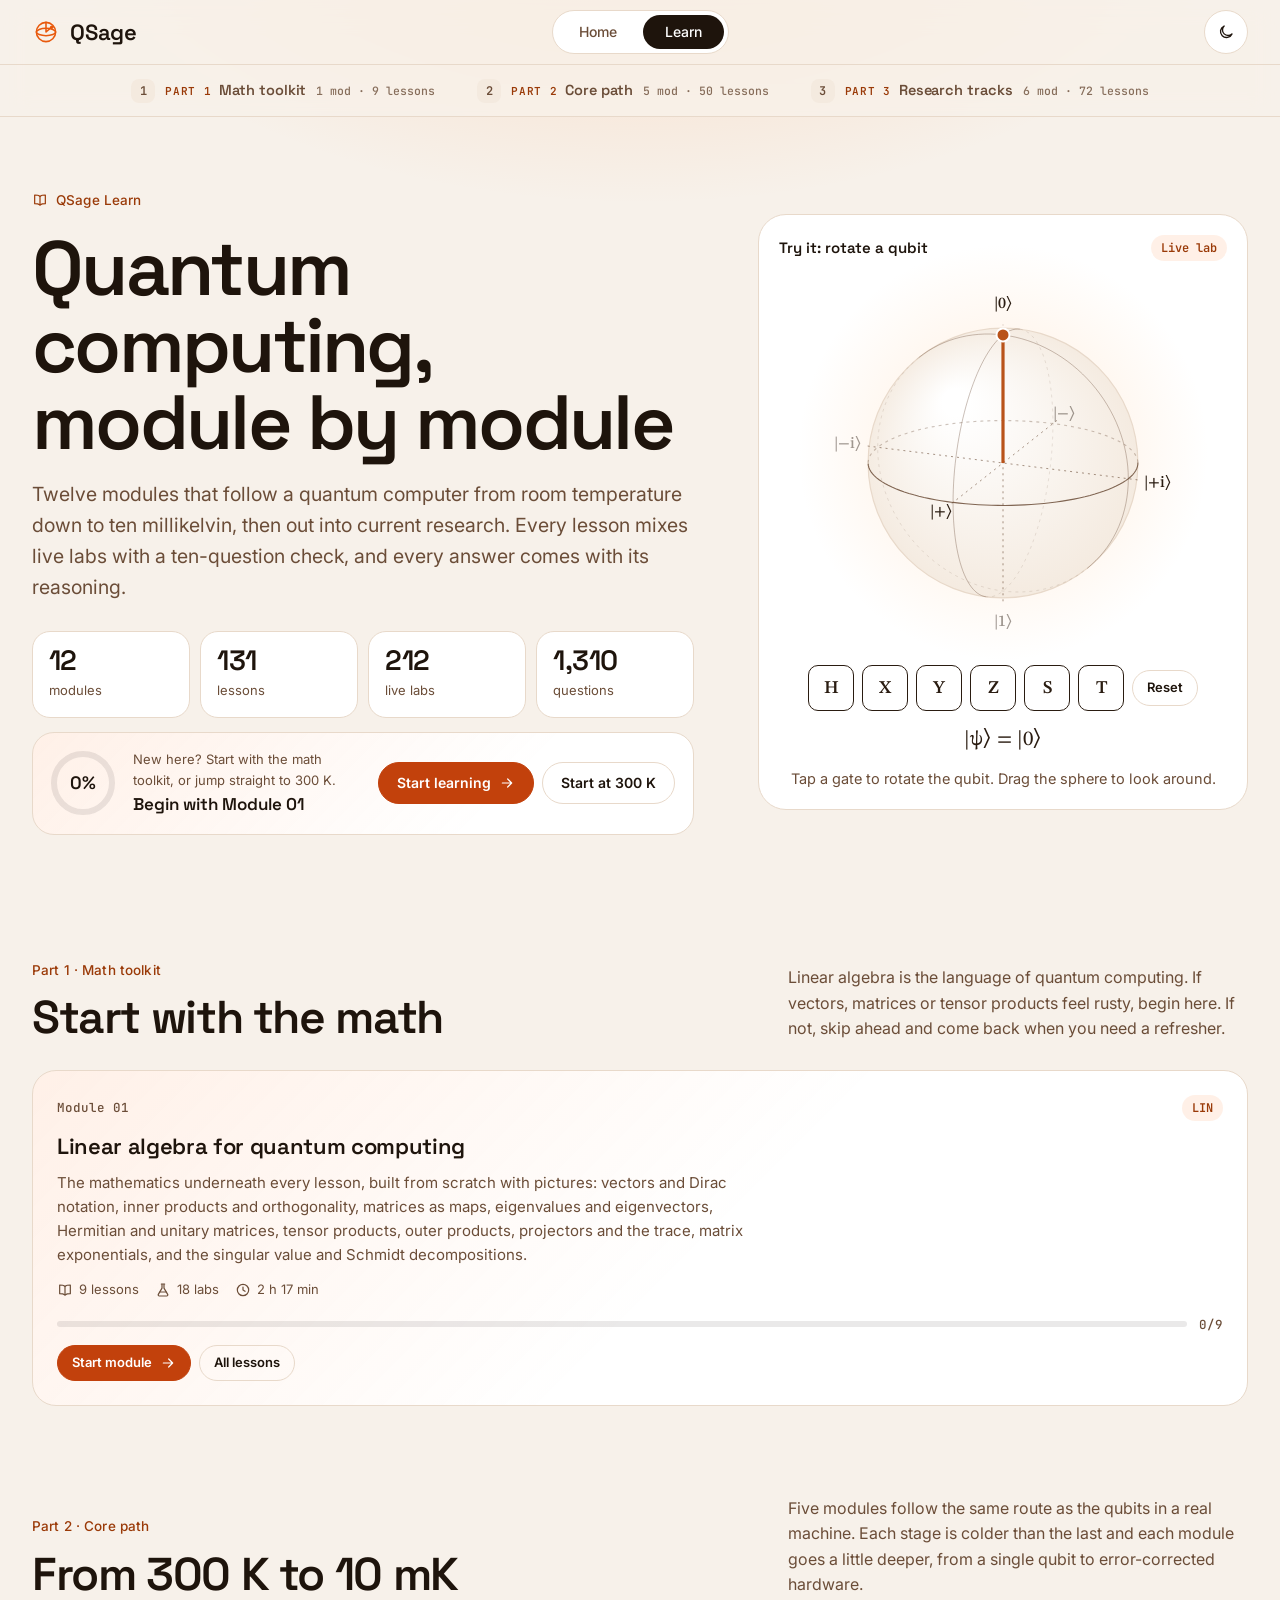
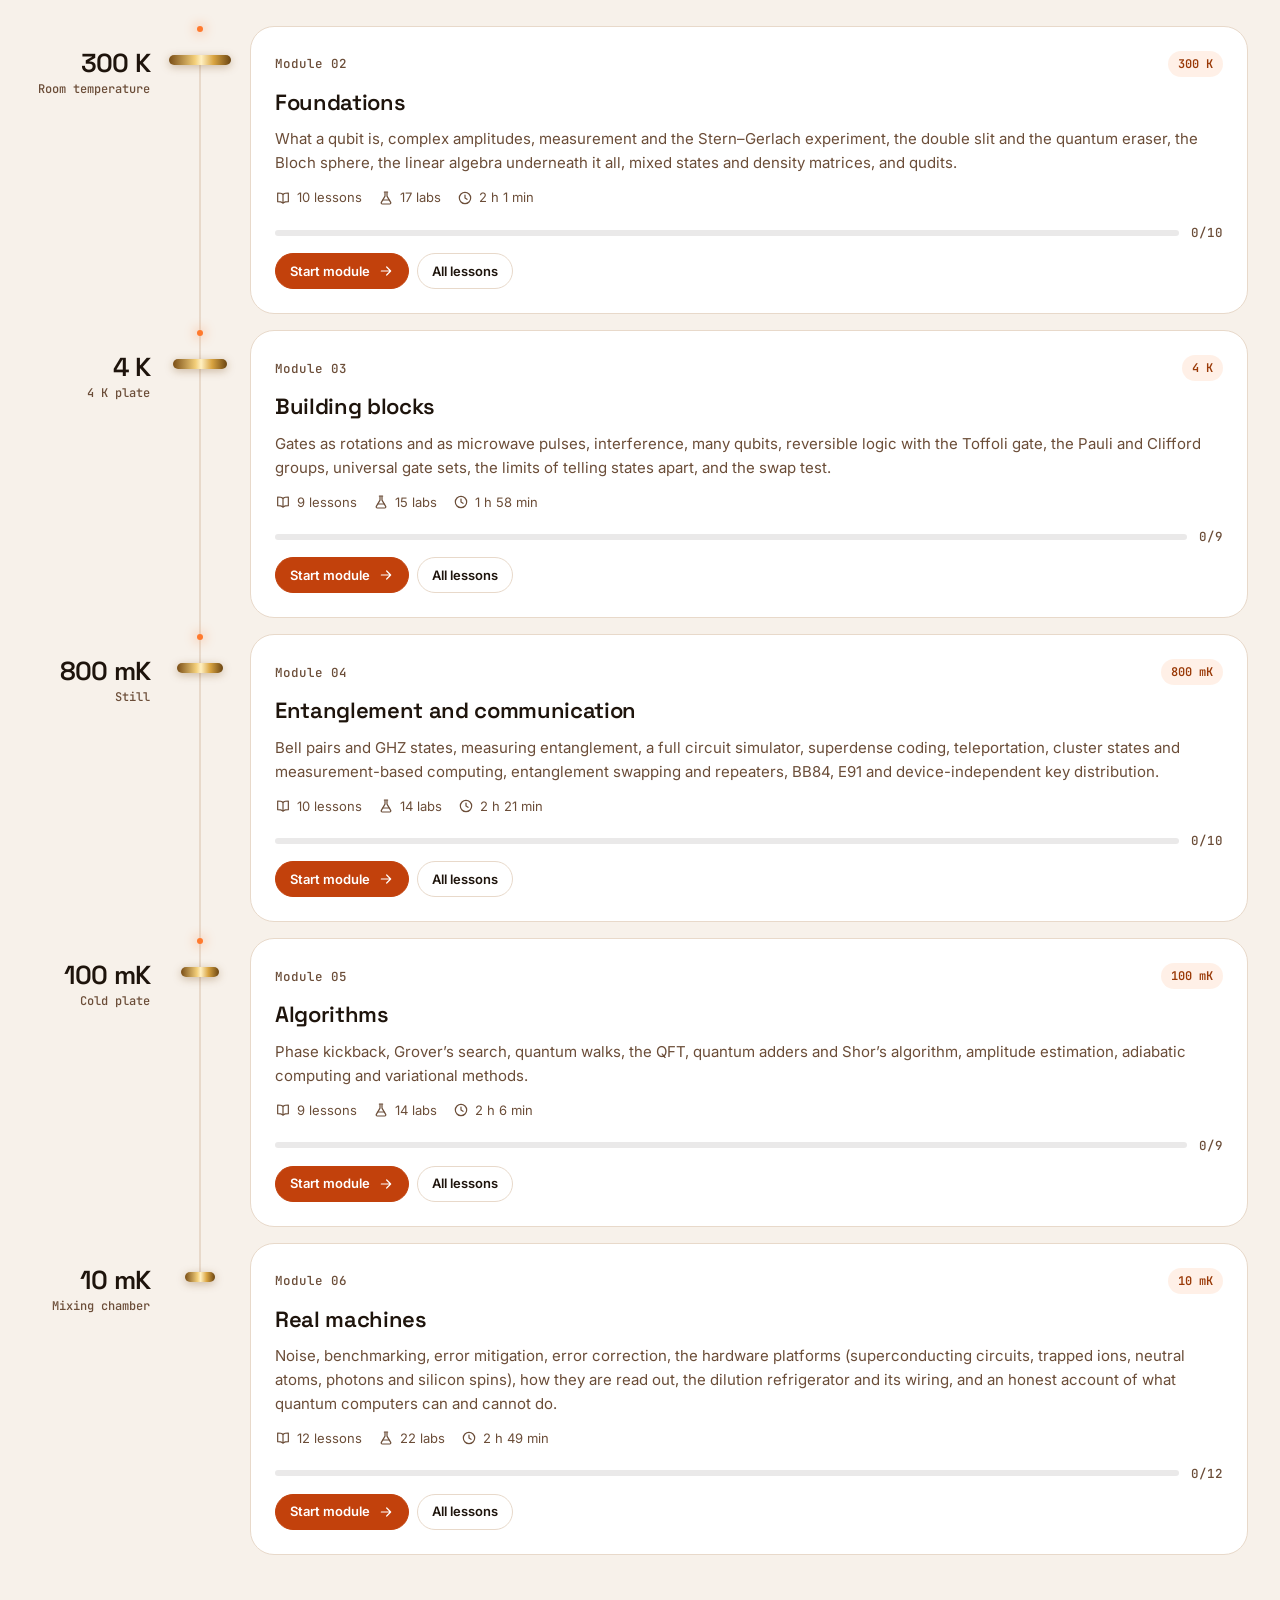
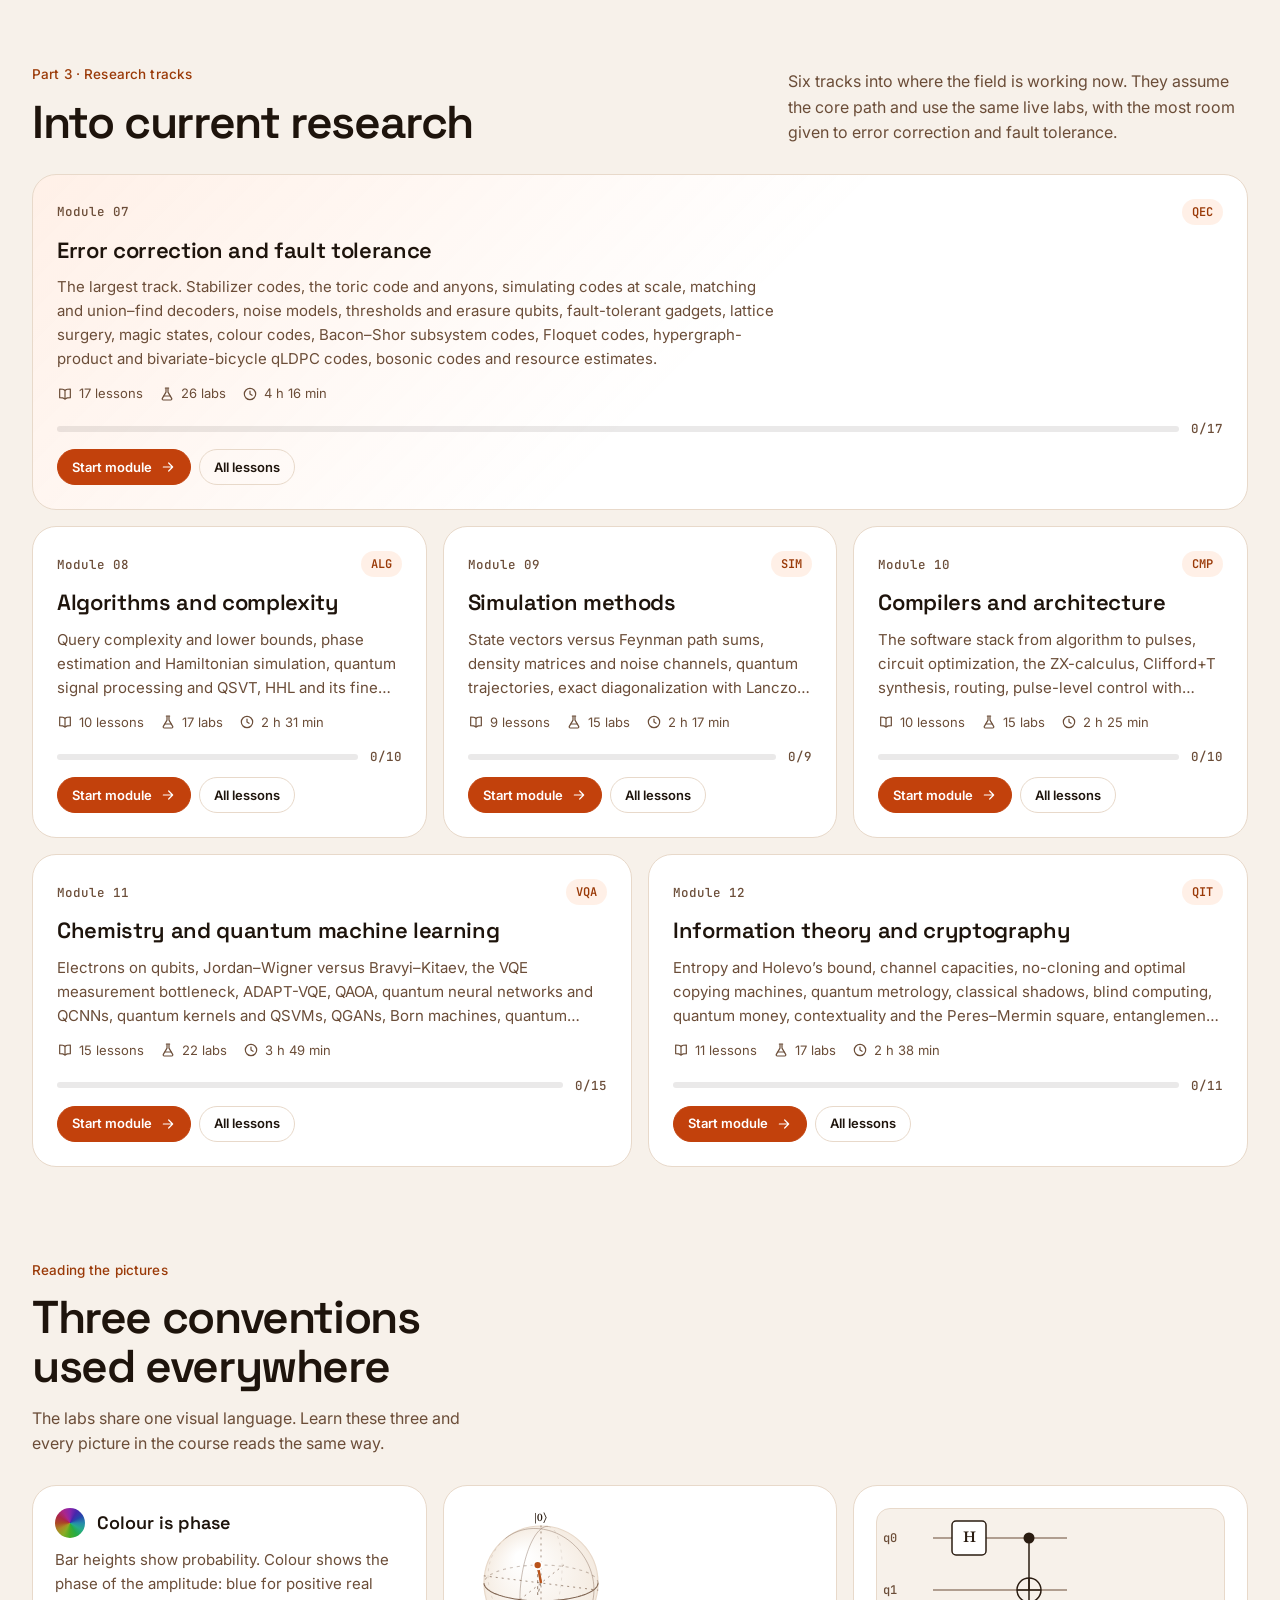
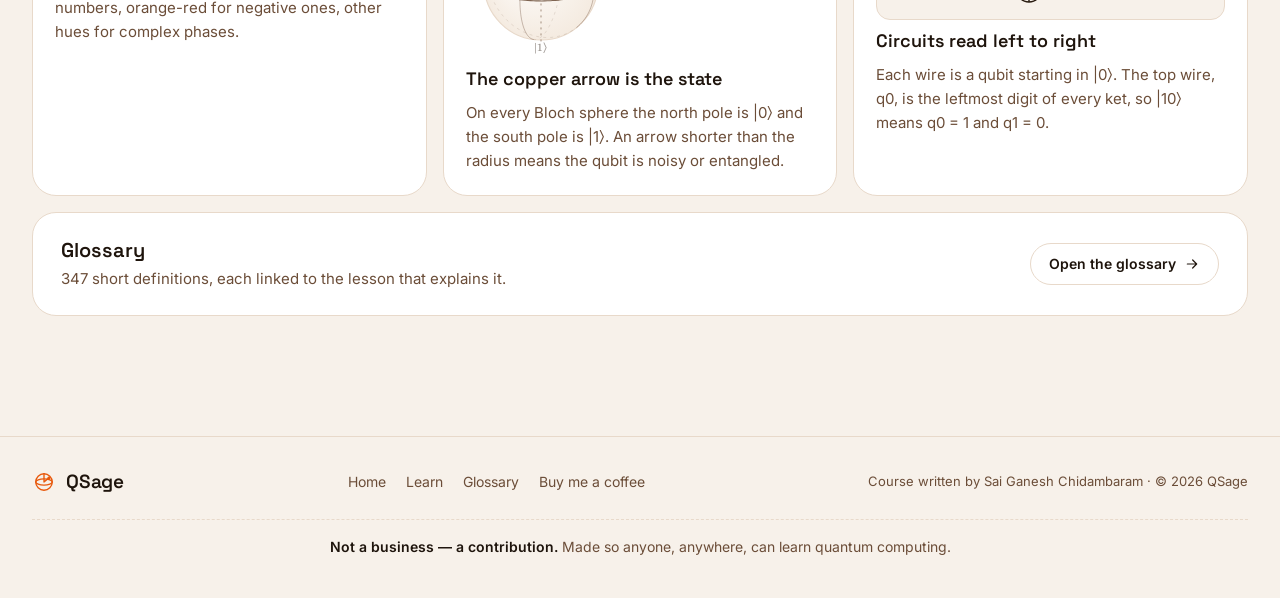
==== learn.html @ c2366df4 "Part bar on every Learn page, scrolling quiz, tighter home hero - Part 1 / 2 / 3 now sits in the Lea" ====
<!doctype html>
<html lang="en" data-theme="dark">
<head>
<meta charset="utf-8">
<meta name="viewport" content="width=device-width, initial-scale=1, viewport-fit=cover">
<title>Learn · QSage</title>
<meta name="description" content="QSage Learn: an interactive quantum computing course in twelve modules, with live labs and a ten-question check after every lesson.">
<meta name="author" content="Sai Ganesh Chidambaram">
<meta property="og:title" content="Learn quantum computing · QSage">
<meta property="og:description" content="Twelve modules from the first qubit to fault-tolerant machines, with live labs and explained answers.">
<meta property="og:type" content="website">
<link rel="icon" href="data:image/svg+xml,%3Csvg xmlns='http://www.w3.org/2000/svg' viewBox='0 0 32 32' fill='none' stroke='%23E8590C' stroke-width='2.2'%3E%3Ccircle cx='16' cy='16' r='11'/%3E%3Cellipse cx='16' cy='16' rx='11' ry='4.2'/%3E%3Cpath d='M16 5v11l6.5-5.5' stroke-linecap='round'/%3E%3C/svg%3E">
<script>
(function () {
  var t = null;
  try { t = localStorage.getItem('qsage-theme'); } catch (e) {}
  if (t !== 'light' && t !== 'dark') t = window.matchMedia && matchMedia('(prefers-color-scheme: light)').matches ? 'light' : 'dark';
  document.documentElement.setAttribute('data-theme', t);
})();
</script>
<link rel="preconnect" href="https://fonts.googleapis.com">
<link rel="preconnect" href="https://fonts.gstatic.com" crossorigin>
<link rel="stylesheet" href="https://fonts.googleapis.com/css2?family=Inter:wght@400;500;600;700&family=Space+Grotesk:wght@500;600;700&family=JetBrains+Mono:wght@400;500;600&family=Noto+Sans+Math&family=STIX+Two+Text:ital,wght@0,400..700;1,400..700&display=swap">
<style>
/* =====================================================================
   QSage Learn · design tokens and base
   Lab colours keep their names (--copper, --cyan) because lesson text
   refers to "the copper arrow" and "the cyan line"; QSage UI uses --brand.
   ===================================================================== */
:root{
  --f-display:"Space Grotesk","Inter",system-ui,sans-serif;
  --f-body:"Inter","Noto Sans Math",system-ui,-apple-system,"Segoe UI",sans-serif;
  --f-math:"STIX Two Text","Noto Sans Math",Georgia,"Times New Roman",serif;
  --f-mono:"JetBrains Mono",ui-monospace,"SF Mono",Menlo,Consolas,monospace;
  --side:304px; --top-row:64px; --parts-row:52px; --top:calc(var(--top-row) + var(--parts-row));
}
:root[data-theme="dark"]{
  color-scheme:dark; --is-dark:1;
  /* Calm graphite: a lifted, low-glare dark built for long reading. Surfaces step up in
     clear layers (page → card → inset) so lessons, labs and notes read as distinct blocks,
     and text is off-white rather than pure white to avoid halation on dark screens. */
  --bg:#13171E; --surface:#1B2029; --surface-2:#242B36; --ink:#D3DAE4; --head:#F1F4F8; --muted:#A0AABA; --line:#2E3645;
  --copper:#EFA064; --copper-hi:#F7C99A; --copper-lo:#B8692F; --on-copper:#1B1007; --copper-wash:#30241A;
  --cyan:#6CCFE3; --good:#5BD98A; --bad:#F38B8B; --scrim:rgba(5,7,10,.6);
  --brand:#5B86E8; --brand-hi:#86A6F2; --brand-strong:#3F6AD6; --brand-soft:rgba(110,150,240,.13); --brand-ink:#BED0F7;
  --tab-active:rgba(255,255,255,.08); --tab-active-fg:#F1F4F8;
  --track:rgba(255,255,255,.09); --glow:rgba(91,134,232,.13); --glow-2:rgba(108,207,227,.07);
  --good-soft:rgba(91,217,138,.1); --bad-soft:rgba(243,139,139,.1); --top-bg:rgba(19,23,30,.9);
}
:root[data-theme="light"]{
  color-scheme:light; --is-dark:0;
  --bg:#F7F1EA; --surface:#FFFFFF; --surface-2:#F4EADF; --ink:#2A1C11; --head:#1E140C; --muted:#6B4D38; --line:#E8D9CA;
  --copper:#B9531A; --copper-hi:#E8925A; --copper-lo:#873A0E; --on-copper:#FFF7EF; --copper-wash:#FBE5D4;
  --cyan:#0B6D80; --good:#15803D; --bad:#B42318; --scrim:rgba(30,20,12,.42);
  --brand:#E8590C; --brand-hi:#FF7A2E; --brand-strong:#C2410C; --brand-soft:rgba(255,120,40,.11); --brand-ink:#9A3A08;
  --tab-active:#1E140C; --tab-active-fg:#FFFFFF;
  --track:rgba(30,20,12,.09); --glow:rgba(255,138,61,.28); --glow-2:rgba(255,196,140,.32);
  --good-soft:rgba(21,128,61,.08); --bad-soft:rgba(180,35,24,.07); --top-bg:rgba(247,241,234,.84);
}
*,*::before,*::after{box-sizing:border-box}
html{-webkit-text-size-adjust:100%}
body{margin:0;background:radial-gradient(70% 520px at 50% -160px,var(--glow),transparent 70%) no-repeat,var(--bg);color:var(--ink);
  font-family:var(--f-body);font-size:17px;line-height:1.6;-webkit-font-smoothing:antialiased;text-rendering:optimizeLegibility}
a{color:inherit}
::selection{background:var(--brand-soft)}
button,input,select,textarea{font-family:inherit}
:focus-visible{outline:2px solid var(--brand);outline-offset:2px}
[hidden]{display:none!important}
img{max-width:100%}

/* ===== Lab and lesson-content styles (from the original course) ===== */
/* ---------- buttons & controls ---------- */
.btn{font:600 14px/1 var(--f-display);padding:10px 14px;min-height:40px;border-radius:8px;border:1px solid var(--line);
  background:var(--bg);color:var(--ink);cursor:pointer;display:inline-flex;align-items:center;gap:8px;text-decoration:none;white-space:nowrap}
.btn:hover{border-color:var(--copper)}
.btn:disabled{opacity:.45;cursor:not-allowed;border-color:var(--line)}
.btn.pri{background:var(--copper);border-color:var(--copper);color:var(--on-copper)}
.btn.pri:hover{background:var(--copper-lo);border-color:var(--copper-lo)}
.btn.sm{min-height:32px;padding:7px 10px;font-size:13px}
.btns{display:flex;flex-wrap:wrap;gap:8px;align-items:center}
.gate{font:600 18px/1 var(--f-body);min-width:46px;height:46px;padding:0 8px;display:inline-grid;place-items:center;border:1.5px solid var(--ink);
  border-radius:6px;background:var(--surface);color:var(--ink);cursor:pointer}
.gate:hover{background:var(--copper-wash)}
.gate[aria-pressed="true"]{background:var(--copper);border-color:var(--copper);color:var(--on-copper)}
.gate sub,.gate sup{font-size:11px}
.seg{display:inline-flex;flex-wrap:wrap;border:1px solid var(--line);border-radius:8px;overflow:hidden;background:var(--bg)}
.seg button{border:0;background:transparent;padding:9px 12px;font:600 13px/1 var(--f-display);color:var(--muted);cursor:pointer;min-height:36px}
.seg button+button{border-left:1px solid var(--line)}
.seg button[aria-pressed="true"]{background:var(--ink);color:var(--bg)}
.field{display:grid;gap:3px;min-width:0}
.field-top{display:flex;justify-content:space-between;gap:10px;font:600 13px/1.3 var(--f-display);color:var(--muted)}
.field-top output{font:500 13px var(--f-mono);color:var(--ink);font-variant-numeric:tabular-nums;white-space:nowrap}
.field.off{opacity:.45}
input[type=range]{width:100%;accent-color:var(--copper);margin:4px 0;height:24px}
select.sel{font:600 14px var(--f-display);padding:9px 10px;border:1px solid var(--line);border-radius:8px;background:var(--bg);color:var(--ink);min-height:40px;max-width:100%}
.ctl-label{font:600 11px/1.3 var(--f-mono);letter-spacing:.1em;text-transform:uppercase;color:var(--muted)}

/* ---------- lesson page ---------- */
.ph{padding-block:52px 30px;border-bottom:1px solid var(--line);margin-bottom:34px;display:grid;gap:14px}
.ph-eyebrow{font:600 12px/1.4 var(--f-mono);letter-spacing:.12em;text-transform:uppercase;color:var(--copper);display:flex;flex-wrap:wrap;gap:4px 16px}
.ph h1{font:800 clamp(38px,5.6vw,68px)/1.02 var(--f-display);letter-spacing:-.032em;margin:0;text-wrap:balance}
.ph .lede{font-size:clamp(19px,2.2vw,23px);line-height:1.45;max-width:58ch;margin:0}
.ph-meta{font:500 13px/1.5 var(--f-mono);color:var(--muted);display:flex;flex-wrap:wrap;gap:4px 18px}
.ph-meta b{color:var(--ink);font-weight:600}
.prose{counter-reset:eq lab}
.prose>*{max-width:68ch}
.prose>.lab,.prose>.wide{max-width:none}
.prose h2{font:700 clamp(24px,2.6vw,30px)/1.15 var(--f-display);letter-spacing:-.018em;margin:52px 0 12px;text-wrap:balance}
.prose h3{font:700 20px/1.25 var(--f-display);margin:30px 0 8px}
.prose p{margin:0 0 16px}
.prose ul,.prose ol{margin:0 0 18px;padding-left:24px;display:grid;gap:7px}
.prose li::marker{color:var(--copper);font:600 .85em var(--f-mono)}
.prose a{color:var(--copper);text-decoration-thickness:1px;text-underline-offset:3px}
.prose strong{font-weight:700}
.m{white-space:nowrap;font-family:var(--f-body)}
.eq{display:flex;justify-content:space-between;align-items:center;gap:18px;margin:20px 0 24px;padding-inline:clamp(0px,4vw,34px);
  font-size:21px;line-height:1.5;overflow-x:auto;counter-increment:eq}
.eq>span{white-space:nowrap}
.eq::after{content:"(" counter(eq) ")";font:500 13px var(--f-mono);color:var(--muted);flex:none}
.frac{display:inline-flex;flex-direction:column;vertical-align:middle;text-align:center;font-size:.82em;line-height:1.15;margin:0 .12em}
.frac>span+span{border-top:1px solid currentColor;padding-top:1px}
.mx{display:inline-grid;vertical-align:middle;padding:3px 10px;position:relative;column-gap:16px;row-gap:2px;text-align:center;line-height:1.35}
.mx::before,.mx::after{content:"";position:absolute;top:0;bottom:0;width:5px;border:1.5px solid currentColor}
.mx::before{left:0;border-right:0}.mx::after{right:0;border-left:0}
.note{margin:26px 0;padding:16px 20px;background:var(--surface-2);border-radius:10px;font-size:17px}
.note-tag{display:block;font:600 11px/1.3 var(--f-mono);letter-spacing:.12em;text-transform:uppercase;color:var(--copper);margin-bottom:6px}
.note p:last-child{margin-bottom:0}
.tbl-wrap{overflow-x:auto;margin:22px 0 30px;border:1px solid var(--line);border-radius:10px;background:var(--surface)}
table.tbl{border-collapse:collapse;width:100%;font-size:15.5px;line-height:1.45}
.tbl th{font:600 11.5px/1.3 var(--f-mono);letter-spacing:.07em;text-transform:uppercase;color:var(--muted);text-align:left;padding:10px 12px;
  background:var(--surface-2);border-bottom:1px solid var(--line);white-space:nowrap}
.tbl td{padding:11px 12px;border-bottom:1px solid var(--line);vertical-align:top}
.tbl tr:last-child td{border-bottom:0}
.tbl td:first-child{font-weight:700;white-space:nowrap}

/* ---------- labs ---------- */
.lab{margin:34px 0 38px;border:1px solid var(--line);border-radius:12px;background:var(--surface);counter-increment:lab;min-width:0}
.lab-head{display:flex;flex-wrap:wrap;gap:4px 14px;align-items:baseline;padding:14px 18px;border-bottom:1px solid var(--line)}
.lab-tag{font:600 11px/1 var(--f-mono);letter-spacing:.12em;text-transform:uppercase;color:var(--copper)}
.lab-title{font:700 17px/1.3 var(--f-display);letter-spacing:-.005em}
.lab-body{padding:18px;display:grid;gap:18px;min-width:0}
.lab-cap{padding:12px 18px 14px;border-top:1px solid var(--line);font-size:15.5px;line-height:1.5;color:var(--muted)}
.split{display:grid;grid-template-columns:minmax(0,1.15fr) minmax(0,1fr);gap:22px;align-items:start}
.split.even{grid-template-columns:minmax(0,1fr) minmax(0,1fr)}
.split.wide-l{grid-template-columns:minmax(0,1.6fr) minmax(0,1fr)}
@media (max-width:820px){.split,.split.even,.split.wide-l{grid-template-columns:minmax(0,1fr)}}
.stack{display:grid;gap:14px;align-content:start;min-width:0}
.cv{display:block;width:100%;touch-action:pan-y}
.cv.sq{aspect-ratio:1/1;max-width:100%}
.cv.grab{cursor:grab}.cv.grabbing{cursor:grabbing}
.readout{font:500 13px/1.65 var(--f-mono);font-variant-numeric:tabular-nums;color:var(--ink);background:var(--surface-2);border-radius:8px;
  padding:10px 12px;overflow-x:auto;white-space:nowrap}
.readout .k{color:var(--muted)}
.ketline{font:400 21px/1.4 var(--f-body);overflow-x:auto;white-space:nowrap;padding-block:2px}
.status{font:500 15px/1.45 var(--f-body);padding:10px 12px;border-radius:8px;background:var(--copper-wash);color:var(--ink)}
.status.good{background:var(--surface-2);box-shadow:inset 0 0 0 1.5px var(--good)}
.status.bad{background:var(--surface-2);box-shadow:inset 0 0 0 1.5px var(--bad)}
.hint{font:400 14.5px/1.45 var(--f-body);color:var(--muted)}
.chipline{display:flex;flex-wrap:wrap;gap:6px 16px;font:500 13px/1.5 var(--f-mono);color:var(--muted)}
.chipline b{color:var(--ink);font-weight:600}
.minis{display:grid;grid-template-columns:repeat(auto-fit,minmax(110px,1fr));gap:10px}
.mini{display:grid;gap:2px;text-align:center;font:600 12px var(--f-mono);color:var(--muted)}
.mini canvas{aspect-ratio:1/1;width:100%;max-width:170px;margin:0 auto}

/* bars */
.bars{display:grid;grid-template-columns:repeat(var(--cols),minmax(0,1fr));gap:4px;height:170px;min-width:0}
.b-col{display:grid;grid-template-rows:16px minmax(0,1fr) auto;min-width:0;text-align:center}
.b-val{font:500 10.5px/16px var(--f-mono);color:var(--muted);white-space:nowrap;overflow:hidden;font-variant-numeric:tabular-nums}
.b-track{position:relative;border-bottom:1.5px solid var(--line)}
.b-bar{position:absolute;left:10%;right:10%;bottom:0;height:0;border-radius:3px 3px 0 0;
  transition:height .5s cubic-bezier(.2,.7,.2,1),background-color .3s}
.b-mark{position:absolute;left:0;right:0;border-top:2px dashed var(--ink);opacity:.6}
.b-lab{font:400 13px/1.2 var(--f-body);padding-top:5px;white-space:nowrap;overflow:hidden;color:var(--ink)}
.bars.dense .b-lab{font-size:10.5px;writing-mode:vertical-rl;transform:rotate(180deg);justify-self:center;padding:4px 0 0}
.bars.dense .b-val{font-size:9px}

/* coin strip */
.strip{display:flex;flex-wrap:wrap;gap:3px;min-height:16px}
.strip i{width:12px;height:12px;border-radius:2px;display:block}
.c0{background:var(--cyan)}.c1{background:var(--copper)}

/* circuit svg */
.circ-wrap{overflow-x:auto;border:1px solid var(--line);border-radius:10px;background:var(--bg)}
.circ{display:block}
.c-wire{stroke:var(--muted);stroke-width:1.2}
.c-box{fill:var(--surface);stroke:var(--ink);stroke-width:1.5}
.c-txt{fill:var(--ink);font:600 16px var(--f-body);text-anchor:middle;dominant-baseline:central}
.c-sub{fill:var(--ink);font:500 10px var(--f-body);text-anchor:start;dominant-baseline:central}
.c-dot{fill:var(--ink)}
.c-tgt{fill:none;stroke:var(--ink);stroke-width:1.5}
.c-line{stroke:var(--ink);stroke-width:1.5}
.c-cl{stroke:var(--muted);stroke-width:1.2;stroke-dasharray:3 3}
.c-lab{fill:var(--muted);font:500 12px var(--f-mono);dominant-baseline:central}
.c-hi{fill:var(--copper-wash)}
.c-at{stroke:var(--copper);stroke-width:2;stroke-dasharray:5 4}
.c-pend{fill:none;stroke:var(--copper);stroke-width:2;stroke-dasharray:4 3}
.c-hit{fill:transparent;cursor:pointer}
.c-hit:hover{fill:var(--copper-wash);fill-opacity:.6}
.c-hit:focus{outline:none}.c-hit:focus-visible{stroke:var(--copper);stroke-width:2}
.c-meter{fill:none;stroke:var(--ink);stroke-width:1.4}

/* tables inside labs */
.mini-tbl{width:100%;border-collapse:collapse;font:500 12.5px/1.4 var(--f-mono);font-variant-numeric:tabular-nums}
.mini-tbl th{color:var(--muted);font-weight:600;text-align:center;padding:5px 4px;border-bottom:1px solid var(--line);white-space:nowrap}
.mini-tbl td{text-align:center;padding:4px;border-bottom:1px solid var(--line)}
.mini-tbl tr.kept td{background:var(--copper-wash)}
.mini-tbl td.err{color:var(--bad);font-weight:700}
.scroll-x{overflow-x:auto;min-width:0}
.tt{display:grid;grid-template-columns:repeat(8,minmax(0,1fr));gap:4px}
.tt button{display:grid;gap:2px;padding:6px 2px;border:1px solid var(--line);border-radius:6px;background:var(--bg);color:var(--ink);cursor:pointer;
  font:500 11px var(--f-mono)}
.tt button b{font:700 18px/1 var(--f-mono)}
.tt button[data-v="1"] b{color:var(--copper)}
.tt button[data-q="1"]{box-shadow:inset 0 0 0 2px var(--cyan)}
.lamp{display:inline-grid;place-items:center;width:34px;height:34px;border-radius:50%;border:1.5px solid var(--line);font:700 13px var(--f-mono);
  color:var(--muted);background:var(--bg);transition:background-color .25s,color .25s}
.lamp[data-on="1"]{background:var(--copper);border-color:var(--copper);color:var(--on-copper)}
.lamp[data-on="0"]{background:var(--surface-2);color:var(--ink)}
.wheel{width:30px;height:30px;border-radius:50%;flex:none}

/* glossary */
.gl-search{width:100%;max-width:480px;font:500 16px var(--f-display);padding:12px 14px;border:1px solid var(--line);border-radius:10px;background:var(--surface);color:var(--ink)}
.gl{display:grid;gap:0;margin-top:20px;max-width:76ch}
.gl-item{display:grid;grid-template-columns:200px minmax(0,1fr);gap:4px 22px;padding:14px 0;border-bottom:1px solid var(--line)}
.gl-item dt{font:700 16px/1.4 var(--f-display)}
.gl-item dd{margin:0;font-size:16.5px;line-height:1.55}
.gl-item dd a{color:var(--copper);font:600 13px var(--f-mono);text-decoration:none;white-space:nowrap}
@media (max-width:640px){.gl-item{grid-template-columns:minmax(0,1fr)}}

/* ---------- lab pieces ---------- */
.bigdigit{font:700 64px/1 var(--f-mono);color:var(--ink);width:96px;height:96px;display:grid;place-items:center;border:2px solid var(--ink);border-radius:10px;background:var(--bg)}
.qdisc{width:96px;height:96px;border-radius:50%;display:grid;place-items:center;flex:none;transition:background .25s}
.qdisc span{width:56px;height:56px;border-radius:50%;background:var(--surface);display:grid;place-items:center;font:700 26px var(--f-mono);color:var(--ink)}
.gstrip{position:relative;display:flex;flex-wrap:wrap;gap:6px;align-items:center;min-height:40px;padding:4px 0}
.gs0{font:500 16px var(--f-body);margin-right:4px}
.gs{font:600 14px/1 var(--f-body);min-width:32px;height:32px;padding:0 6px;display:inline-grid;place-items:center;border:1.5px solid var(--ink);border-radius:5px;background:var(--surface)}
.gs sub{font-size:9px}
.mxbox:empty{display:none}
.sh-step{display:flex;gap:12px;align-items:baseline;font:600 16px/1.35 var(--f-display);margin-top:6px}
.sh-n{flex:none;display:inline-grid;place-items:center;width:26px;height:26px;border-radius:50%;background:var(--ink);color:var(--bg);font:700 13px var(--f-mono)}
.qrow{display:flex;align-items:center;justify-content:space-between;gap:6px;flex-wrap:wrap}
.qcell{display:grid;place-items:center;gap:2px;width:84px;height:84px;border-radius:50%;border:2px solid var(--ink);background:var(--surface);text-align:center}
.qcell[data-f="1"]{border-color:var(--bad);background:var(--copper-wash)}
.qc-l{font:600 12px var(--f-mono);color:var(--muted)}
.qc-v{font:700 12px var(--f-mono);color:var(--bad);min-height:14px}
.qcheck{display:grid;place-items:center;gap:3px}
.qcheck small{font:500 12px var(--f-body);color:var(--muted)}
.qcheck .lamp{width:auto;min-width:40px;padding:0 6px;border-radius:999px}
.sc{display:block;max-width:100%;height:auto}
.sc-x{fill:var(--copper);fill-opacity:.14;stroke:var(--copper);stroke-opacity:.35;stroke-width:1}
.sc-z{fill:var(--cyan);fill-opacity:.14;stroke:var(--cyan);stroke-opacity:.35;stroke-width:1}
.sc-x.lit{fill-opacity:.62;stroke-opacity:1;stroke-width:2}
.sc-z.lit{fill-opacity:.62;stroke-opacity:1;stroke-width:2}
.sc-flag{fill:var(--ink);font:700 13px var(--f-mono);text-anchor:middle;dominant-baseline:central}
.sc-q{cursor:pointer}
.sc-q:focus{outline:none}
.sc-dq{fill:var(--surface);stroke:var(--ink);stroke-width:1.6}
.sc-q:hover .sc-dq,.sc-q:focus-visible .sc-dq{stroke:var(--copper);stroke-width:3}
.sc-dq.on{fill:var(--copper-wash);stroke:var(--copper);stroke-width:2.4}
.sc-ql{fill:var(--ink);font:700 14px var(--f-body);text-anchor:middle;dominant-baseline:central;pointer-events:none}
.sc-hid{fill:var(--bad);font:700 12px var(--f-mono);text-anchor:start;pointer-events:none}
.fr{overflow:visible}
.fr-rod{stroke:var(--muted);stroke-width:3;stroke-linecap:round;opacity:.6}
.fr-coax{stroke:var(--muted);stroke-width:2}
.fr-att{fill:var(--surface);stroke:var(--ink);stroke-width:1.2}
.fr-amp{fill:var(--surface);stroke:var(--ink);stroke-width:1.4}
.fr-note{fill:var(--muted);font:500 10.5px var(--f-mono)}
.fr-plate{fill:var(--copper);stroke:var(--copper-lo);stroke-width:1}
.fr-t{fill:var(--copper);font:600 13px var(--f-mono);dominant-baseline:central}
.fr-hit{fill:transparent}
.fr-st{cursor:pointer}
.fr-st:focus{outline:none}
.fr-st.on .fr-plate{fill:var(--copper-hi);stroke:var(--ink);stroke-width:2}
.fr-st.on .fr-t,.fr-st:hover .fr-t,.fr-st:focus-visible .fr-t{fill:var(--ink);font-weight:700}
.fr-st:hover .fr-plate,.fr-st:focus-visible .fr-plate{stroke:var(--ink);stroke-width:2}
.fr-chip{fill:var(--surface);stroke:var(--copper);stroke-width:2}
.fr-pulse{fill:var(--copper)}
.cx-ps{fill:var(--surface-2);stroke:var(--line)}
.cx-np{fill:var(--copper);fill-opacity:.12;stroke:var(--copper);stroke-width:1.5}
.cx-bqp{fill:var(--cyan);fill-opacity:.12;stroke:var(--cyan);stroke-width:1.5}
.cx-npc{fill:var(--copper);fill-opacity:.14;stroke:var(--copper);stroke-dasharray:4 3}
.cx-p{fill:var(--surface);stroke:var(--ink);stroke-width:1.2}
.cx-l{fill:var(--ink);font:800 18px var(--f-display)}
.cx-s{fill:var(--ink);font:600 12px var(--f-mono)}
.cx-dot{fill:var(--muted)}
.cx-dot.on{fill:var(--ink);stroke:var(--surface);stroke-width:2}
.cx-lab{fill:var(--ink);font:700 12.5px var(--f-display);paint-order:stroke;stroke:var(--surface);stroke-width:4px}
.code{margin:18px 0 22px;border:1px solid var(--line);border-radius:10px;background:var(--surface);overflow:hidden;max-width:none !important}
.code-top{display:flex;justify-content:space-between;align-items:center;gap:10px;padding:6px 8px 6px 14px;border-bottom:1px solid var(--line);font:600 11px var(--f-mono);letter-spacing:.08em;text-transform:uppercase;color:var(--muted);background:var(--surface-2)}
.code pre{margin:0;padding:14px 16px;overflow-x:auto;font:500 13px/1.6 var(--f-mono);color:var(--ink);tab-size:4}
.qasm summary{cursor:pointer;font:600 14px var(--f-display);color:var(--copper);padding:4px 0}
.qasm .code{margin:10px 0 0}
.pstr b{font:700 1em var(--f-mono)}
.sc-match{stroke:var(--copper);stroke-width:3;stroke-linecap:round;opacity:.9}
.sc-corr{fill:none;stroke:var(--copper);stroke-width:2.5;stroke-dasharray:3 2}
.sc-def{fill:var(--copper);stroke:var(--surface);stroke-width:2}
.st{display:block}
.st-cell{fill:var(--surface);stroke:var(--line);cursor:pointer}
.st-cell.m{fill:var(--surface-2)}
.st-cell:hover,.st-cell:focus-visible{stroke:var(--copper);stroke-width:2;outline:none}
.st-cell.on.d{fill:var(--copper-wash);stroke:var(--copper)}
.st-cell.on.m{fill:var(--copper-wash);stroke:var(--bad)}
.st-mark{fill:var(--ink);font:700 10px var(--f-mono);dominant-baseline:central;pointer-events:none}
.hk-p{fill:var(--copper-wash);stroke:var(--copper);stroke-width:1.5}
.hk-f{fill:var(--copper);stroke:var(--copper-lo);stroke-width:1.5}
.hk-t{fill:var(--ink);font:700 12px var(--f-mono);text-anchor:middle;dominant-baseline:central;pointer-events:none}
.hk-slot{fill:var(--muted);opacity:.35;cursor:pointer}
.hk-slot:hover,.hk-slot:focus-visible{opacity:1;fill:var(--copper);outline:none}
.hk-hit{fill:transparent;cursor:pointer}
.hk-hit:focus{outline:none}.hk-hit:focus-visible{stroke:var(--ink);stroke-width:2}
.zoo-e{stroke:var(--muted);stroke-width:1.5}
.zoo-e.on{stroke:var(--copper);stroke-width:2.5}
.zoo-n{cursor:pointer}
.zoo-n:focus{outline:none}
.zoo-n rect{fill:var(--surface);stroke:var(--ink);stroke-width:1.4}
.zoo-n.q rect{stroke:var(--cyan);stroke-width:2.2}
.zoo-n.on rect{fill:var(--copper);stroke:var(--copper)}
.zoo-n:focus-visible rect{stroke-width:3}
.zoo-n text{fill:var(--ink);font:700 12.5px var(--f-mono);text-anchor:middle;dominant-baseline:central}
.zoo-n.on text{fill:var(--on-copper)}
.wband{position:relative;display:flex;height:34px;border-radius:8px;overflow:hidden;border:1px solid var(--line);font:600 11px/34px var(--f-mono);text-align:center;color:var(--ink)}
.wband span{white-space:nowrap;overflow:hidden;text-overflow:ellipsis}
.wband span:nth-child(1){background:var(--surface-2)}
.wband span:nth-child(2){background:var(--surface)}
.wband span:nth-child(3){background:var(--copper-wash)}
.wband i{position:absolute;top:0;bottom:0;width:3px;margin-left:-1.5px;background:var(--ink)}
.btn.sm[aria-pressed="true"]{background:var(--ink);color:var(--bg);border-color:var(--ink)}
.q-opt:disabled{cursor:default}
.q-opt:disabled:not([data-r]){opacity:.6}

@media (prefers-reduced-motion:reduce){
  .qdisc{transition:none}
  .b-bar,.lamp{transition:none}
  .dz-coax{animation:none}
}

/* =====================================================================
   QSage Learn · shell, overview, modules, lessons, quiz
   (loaded after the lab styles, so these rules win)
   ===================================================================== */
.skip{position:absolute;left:-9999px;top:8px;z-index:60;background:var(--surface);color:var(--head);padding:10px 16px;border-radius:12px}
.skip:focus{left:16px}
.ico{display:inline-flex;flex:none;line-height:0}
.eyebrow{display:inline-flex;align-items:center;gap:8px;font:500 13.5px/1.4 var(--f-body);letter-spacing:.01em;color:var(--brand-ink)}

/* ---------- top bar ---------- */
.read-progress{position:fixed;top:0;left:0;right:0;height:3px;z-index:45;pointer-events:none}
.read-progress i{display:block;height:100%;width:0;background:linear-gradient(90deg,var(--brand-hi),var(--brand-strong));transition:width .1s linear}
.qs-top{position:sticky;top:0;z-index:30;background:var(--top-bg);-webkit-backdrop-filter:saturate(1.4) blur(14px);backdrop-filter:saturate(1.4) blur(14px);border-bottom:1px solid var(--line)}
.qs-top-in{max-width:1460px;margin:0 auto;height:var(--top-row);padding:0 clamp(16px,3vw,32px);display:grid;grid-template-columns:1fr auto 1fr;align-items:center;gap:16px}
.logo{display:inline-flex;align-items:center;gap:10px;text-decoration:none;color:var(--head);justify-self:start}
.logo svg{color:var(--brand-hi)}
[data-theme="light"] .logo svg{color:var(--brand)}
.logo span{font:600 22px/1 var(--f-display);letter-spacing:-.01em}
.qs-tabs{display:flex;gap:4px;padding:4px;border-radius:999px;background:var(--surface);border:1px solid var(--line)}
.qs-tabs a{padding:9px 22px;border-radius:999px;font:500 14px/1.2 var(--f-body);color:var(--muted);text-decoration:none;transition:background-color .2s,color .2s}
.qs-tabs a:hover{color:var(--head)}
.qs-tabs a[aria-current="page"]{background:var(--tab-active);color:var(--tab-active-fg)}
.qs-right{justify-self:end;display:flex;align-items:center;gap:8px}
.icon-btn{width:44px;height:44px;border-radius:999px;border:1px solid var(--line);background:var(--surface);color:var(--head);display:inline-grid;place-items:center;cursor:pointer}
.icon-btn:hover{border-color:var(--brand)}
.theme-sun{display:none}[data-theme="dark"] .theme-sun{display:block}[data-theme="dark"] .theme-moon{display:none}
@media (max-width:560px){.logo span{display:none}.qs-tabs a{padding:9px 16px}}

/* ---------- layout ---------- */
.learn{max-width:1460px;margin:0 auto;padding:0 clamp(16px,3vw,32px)}
.learn.has-side{display:grid;grid-template-columns:var(--side) minmax(0,1fr);column-gap:clamp(28px,4vw,60px)}
.mod-side{display:none}
.has-side .mod-side{display:block;position:sticky;top:var(--top);align-self:start;max-height:calc(100vh - var(--top));overflow-y:auto;padding:26px 8px 40px 2px;scrollbar-width:thin}
main{min-width:0;padding-bottom:96px;outline:none}
main:focus,main:focus-visible{outline:none}
.has-side main{max-width:900px}
.mod-bar{display:none}
@media (max-width:1040px){
  .learn.has-side{display:block}
  .has-side .mod-side{display:none}
  .has-side .mod-bar{display:flex}
}

/* ---------- buttons (override lab defaults) ---------- */
.btn{font:600 14px/1 var(--f-body);padding:11px 18px;min-height:42px;border-radius:999px;border:1px solid var(--line);background:var(--surface);color:var(--head);
  cursor:pointer;display:inline-flex;align-items:center;justify-content:center;gap:8px;text-decoration:none;white-space:nowrap;transition:border-color .15s,filter .15s,transform .15s}
.btn:hover{border-color:var(--brand)}
.btn:disabled{opacity:.45;cursor:not-allowed;border-color:var(--line);transform:none}
.btn.pri{background:var(--brand-strong);border-color:var(--brand-strong);color:#FFFFFF}
.btn.pri:hover:not(:disabled){filter:brightness(1.1);transform:translateY(-1px)}
.btn.sm{min-height:36px;padding:8px 14px;font-size:13px}
.btn.lg{min-height:50px;padding:14px 24px;font-size:15.5px}
.btn.ghost{background:transparent}
.btn.sm[aria-pressed="true"]{background:var(--head);color:var(--bg);border-color:var(--head)}
.seg button[aria-pressed="true"]{background:var(--head);color:var(--bg)}
.seg{border-radius:12px}
input[type=range]{accent-color:var(--brand)}
select.sel{border-radius:12px;font-family:var(--f-body)}
.gate,.gs,.gs0,.ketline,.c-txt,.c-sub,.b-lab,.sc-ql,.bigdigit{font-family:var(--f-math)}
.gate{border-radius:10px}

/* ---------- side panel ---------- */
.side-back{display:inline-flex;gap:8px;align-items:center;font:500 14px var(--f-body);color:var(--muted);text-decoration:none;padding:7px 10px;border-radius:10px;margin-left:-10px}
.side-back:hover{color:var(--head);background:var(--surface-2)}
.side-sel{width:100%;margin-top:12px;font:500 13.5px var(--f-body);padding:11px 12px;border-radius:12px;border:1px solid var(--line);background:var(--surface);color:var(--ink);min-height:44px}
.side-mod{margin:14px 0 12px;padding:18px;border-radius:20px;background:var(--surface);border:1px solid var(--line);display:grid;gap:10px}
.side-mod h2{font:600 19px/1.25 var(--f-display);margin:0;color:var(--head);letter-spacing:-.01em}
.side-mod .row{display:flex;align-items:center;gap:12px;font:500 12.5px var(--f-mono);color:var(--muted)}
.side-list{list-style:none;margin:0;padding:0;display:grid;gap:2px}
.side-list li{position:relative}
.side-list li:not(:last-child)::after{content:"";position:absolute;left:23px;top:38px;bottom:-6px;width:1.5px;background:var(--line);pointer-events:none}
.side-list a{position:relative;z-index:1;display:grid;grid-template-columns:28px minmax(0,1fr) auto;gap:12px;align-items:center;padding:8px 10px;border-radius:12px;text-decoration:none;color:var(--ink);font:500 14px/1.35 var(--f-body)}
.side-list a:hover{background:var(--surface-2)}
.side-list a[aria-current="page"]{background:var(--brand-soft);color:var(--head);font-weight:600}
.side-list .min{font:500 11.5px var(--f-mono);color:var(--muted)}
.side-foot{display:grid;gap:2px;margin-top:14px;padding-top:12px;border-top:1px solid var(--line)}
.side-foot a{display:flex;align-items:center;gap:10px;padding:9px 10px;border-radius:10px;text-decoration:none;color:var(--muted);font:500 14px var(--f-body)}
.side-foot a:hover{background:var(--surface-2);color:var(--head)}
.sdot{width:26px;height:26px;border-radius:999px;display:grid;place-items:center;font:600 11px var(--f-mono);border:1.5px solid var(--line);color:var(--muted);background:var(--bg);flex:none}
.sdot[data-s="seen"]{border-color:var(--brand);color:var(--brand-ink)}
.sdot[data-s="done"]{background:var(--brand-strong);border-color:var(--brand-strong);color:#FFFFFF}
[aria-current="page"] .sdot:not([data-s="done"]){border-color:var(--brand);color:var(--head)}

/* drawer (phones and tablets) */
.drawer{position:fixed;inset:0;z-index:50}
.drawer-scrim{position:absolute;inset:0;background:var(--scrim)}
.drawer-panel{position:absolute;top:0;bottom:0;left:0;width:min(360px,90vw);background:var(--bg);overflow-y:auto;border-right:1px solid var(--line);
  padding:calc(16px + env(safe-area-inset-top,0px)) 16px calc(32px + env(safe-area-inset-bottom,0px)) max(16px,env(safe-area-inset-left,0px))}
.drawer-top{display:flex;justify-content:space-between;align-items:center;gap:10px;margin-bottom:6px}
.drawer-top b{font:600 16px var(--f-display);color:var(--head)}
.mod-bar{width:100%;align-items:center;gap:12px;margin-top:18px;padding:12px 16px;border-radius:16px;border:1px solid var(--line);background:var(--surface);color:var(--ink);text-align:left;cursor:pointer;font:inherit;min-height:56px}
.mod-bar>span:not(.ico){flex:1;display:grid;min-width:0}
.mod-bar small{font-size:12.5px;color:var(--muted);white-space:nowrap;overflow:hidden;text-overflow:ellipsis}
.mod-bar b{font:600 15px/1.3 var(--f-display);color:var(--head)}

/* ---------- shared bits ---------- */
.crumbs{display:flex;flex-wrap:wrap;align-items:center;gap:6px;font-size:13.5px;color:var(--muted);padding-top:26px}
.crumbs a{color:var(--muted);text-decoration:none;padding:2px 0}
.crumbs a:hover{color:var(--head);text-decoration:underline;text-underline-offset:3px}
.crumbs [aria-current]{color:var(--head)}
.crumbs .ico{opacity:.6}
.tag{display:inline-flex;align-items:center;gap:6px;font:600 12px/1 var(--f-mono);padding:7px 10px;border-radius:999px;background:var(--brand-soft);color:var(--brand-ink);white-space:nowrap}
.tag.cold{background:transparent;border:1px solid var(--line);color:var(--muted)}
.meta{display:flex;flex-wrap:wrap;gap:6px 16px;font-size:13px;color:var(--muted)}
.meta>span{display:inline-flex;align-items:center;gap:6px}
.pbar{flex:1;height:6px;border-radius:999px;background:var(--track);overflow:hidden;min-width:40px}
.pbar i{display:block;height:100%;border-radius:inherit;background:linear-gradient(90deg,var(--brand-hi),var(--brand-strong));transition:width .6s cubic-bezier(.2,.7,.2,1)}
.ring{position:relative;display:inline-grid;place-items:center;flex:none}
.ring svg{position:absolute;inset:0}
.ring b{position:relative;font:600 18px/1 var(--f-display);color:var(--head);letter-spacing:-.02em}
.ring circle.fg{transition:stroke-dashoffset 1s cubic-bezier(.2,.7,.2,1)}
.chips{display:flex;flex-wrap:wrap;gap:8px}
.chip{display:inline-flex;align-items:center;gap:7px;padding:7px 12px;border-radius:999px;border:1px solid var(--line);background:var(--surface);font-size:13px;color:var(--ink)}
.chip b{font-weight:600;color:var(--head)}

/* ---------- overview ---------- */
.ov-hero{display:grid;grid-template-columns:minmax(0,1.15fr) minmax(0,.85fr);gap:clamp(28px,5vw,64px);align-items:center;padding:clamp(36px,6vw,72px) 0 clamp(20px,3vw,32px)}
.ov-hero h1{font:600 clamp(40px,6vw,78px)/1 var(--f-display);letter-spacing:-.035em;color:var(--head);margin:14px 0 18px;text-wrap:balance}
.ov-lede{font-size:clamp(17px,1.6vw,19.5px);line-height:1.6;color:var(--muted);max-width:40em;margin:0}
.stats{display:grid;grid-template-columns:repeat(4,minmax(0,1fr));gap:10px;margin-top:28px}
.stat{padding:14px 16px;border-radius:18px;background:var(--surface);border:1px solid var(--line)}
.stat b{display:block;font:600 28px/1.05 var(--f-display);color:var(--head);letter-spacing:-.02em}
.stat span{font-size:13px;color:var(--muted)}
.resume{margin-top:14px;display:flex;align-items:center;gap:18px;padding:16px 18px;border-radius:22px;border:1px solid var(--line);flex-wrap:wrap;
  background:linear-gradient(135deg,var(--brand-soft),transparent 70%),var(--surface)}
.resume-text{flex:1 1 220px;min-width:0}
.resume-text small{display:block;font-size:13px;color:var(--muted)}
.resume-text b{font:600 17px/1.35 var(--f-display);color:var(--head)}
.try{position:relative;overflow:hidden;border-radius:28px;background:var(--surface);border:1px solid var(--line);padding:20px;display:grid;gap:12px}
.try::before{content:"";position:absolute;inset:0;background:radial-gradient(60% 50% at 50% 40%,var(--glow-2),transparent 70%);pointer-events:none}
.try>*{position:relative}
.try-head{display:flex;justify-content:space-between;align-items:center;gap:10px}
.try-head b{font:600 15px var(--f-display);color:var(--head)}
.try .cv{max-width:380px;margin:0 auto}
@media (max-width:900px){.ov-hero{grid-template-columns:minmax(0,1fr)}}
@media (max-width:640px){.stats{grid-template-columns:repeat(2,minmax(0,1fr))}}

/* Part 1 · 2 · 3 bar: the header's second row, on every Learn page */
.qs-parts{height:var(--parts-row);max-width:1460px;margin:0 auto;padding:0 clamp(16px,3vw,32px);display:flex;align-items:stretch;justify-content:center;gap:6px;border-top:1px solid var(--line);overflow-x:auto;scrollbar-width:none}
.qs-parts::-webkit-scrollbar{display:none}
.qs-parts a{position:relative;display:flex;align-items:center;gap:10px;padding:0 18px;text-decoration:none;color:var(--muted);white-space:nowrap;transition:color .2s,background-color .2s}
.qs-parts a:hover{color:var(--head);background:var(--surface)}
.qs-parts a::after{content:"";position:absolute;left:14px;right:14px;bottom:-1px;height:2px;border-radius:2px;background:transparent;transition:background-color .2s}
.qs-parts a[aria-current="true"]{color:var(--head)}
.qs-parts a[aria-current="true"]::after{background:var(--brand)}
.pb-no{width:24px;height:24px;border-radius:8px;display:grid;place-items:center;font:600 12px var(--f-mono);background:var(--surface-2);color:var(--muted);flex:none}
.qs-parts a[aria-current="true"] .pb-no{background:var(--brand-strong);color:#FFFFFF}
.pb-txt{display:flex;align-items:baseline;gap:8px}
.pb-txt small{font:600 11px/1 var(--f-mono);letter-spacing:.06em;text-transform:uppercase;color:var(--brand-ink)}
.pb-txt b{font:600 14.5px/1 var(--f-display);letter-spacing:-.005em}
.pb-meta{font:500 11.5px var(--f-mono);color:var(--muted);opacity:.8}
@media (max-width:1100px){.pb-meta{display:none}}
@media (max-width:720px){
  :root{--parts-row:46px}
  .qs-parts{justify-content:flex-start;gap:0;padding:0 8px}
  .qs-parts a{padding:0 6px;gap:6px;flex:1 0 auto;justify-content:center}
  .pb-txt small{display:none}
  .pb-txt b{font-size:12.5px;letter-spacing:-.01em}
  .qz-sticky{display:none}
  .qz-actions .qz-hint{display:none}
  .pb-no{width:20px;height:20px;font-size:11px;border-radius:6px}
}
.part{scroll-margin-top:calc(var(--top) + 16px)}
.part{padding-top:clamp(56px,7vw,92px)}
.part-head{display:flex;flex-wrap:wrap;justify-content:space-between;align-items:flex-end;gap:16px 48px;margin-bottom:28px}
.part-head h2{font:600 clamp(30px,3.6vw,46px)/1.05 var(--f-display);letter-spacing:-.03em;color:var(--head);margin:10px 0 0;max-width:16em;text-wrap:balance}
.part-head p{max-width:460px;color:var(--muted);font-size:16px;line-height:1.6;margin:0}
.mgrid{display:grid;grid-template-columns:repeat(auto-fill,minmax(min(100%,330px),1fr));gap:16px}
.mcard{position:relative;display:flex;flex-direction:column;gap:12px;padding:24px;border-radius:24px;background:var(--surface);border:1px solid var(--line);min-width:0;transition:border-color .2s,transform .2s,box-shadow .2s}
.mcard:hover{border-color:var(--brand);transform:translateY(-2px);box-shadow:0 24px 50px -36px var(--glow)}
.mcard.feat{grid-column:1/-1;background:linear-gradient(135deg,var(--brand-soft),transparent 55%),var(--surface)}
.mcard.feat .mcard-blurb{-webkit-line-clamp:4;max-width:80ch}
.mcard-top{display:flex;justify-content:space-between;align-items:center;gap:10px}
.mcard-no{font:500 12.5px var(--f-mono);color:var(--muted)}
.mcard h3{font:600 22px/1.2 var(--f-display);letter-spacing:-.015em;margin:0;color:var(--head)}
.mcard h3 a{text-decoration:none;color:inherit}
.mcard h3 a:hover{text-decoration:underline;text-underline-offset:4px;text-decoration-thickness:1px}
.mcard-blurb{margin:0;color:var(--muted);font-size:15px;line-height:1.6;display:-webkit-box;-webkit-line-clamp:3;-webkit-box-orient:vertical;overflow:hidden}
.mcard-prog{display:flex;align-items:center;gap:12px;font:500 12.5px var(--f-mono);color:var(--muted);margin-top:auto;padding-top:4px}
.mcard-actions{display:flex;gap:8px;flex-wrap:wrap}
.mcard.done .mcard-no::after{content:" · complete";color:var(--good)}

.descent{display:grid}
.dsc{display:grid;grid-template-columns:118px 64px minmax(0,1fr);column-gap:18px}
.dsc-temp{text-align:right;padding-top:24px}
.dsc-temp b{display:block;font:600 26px/1 var(--f-display);color:var(--head);letter-spacing:-.03em;white-space:nowrap}
.dsc-temp small{display:block;margin-top:6px;font:500 12px/1.3 var(--f-mono);color:var(--muted)}
.dsc-rail{position:relative}
.dsc-rail::before{content:"";position:absolute;left:50%;top:0;bottom:0;width:2px;margin-left:-1px;background:var(--line)}
.dsc:first-child .dsc-rail::before{top:34px}
.dsc:last-child .dsc-rail::before{bottom:auto;height:34px}
.dsc-rail i{position:absolute;left:50%;width:6px;height:6px;margin-left:-3px;border-radius:50%;background:var(--brand-hi);box-shadow:0 0 12px var(--brand-hi);animation:drop 2.6s linear infinite}
.dsc:last-child .dsc-rail i{display:none}
@keyframes drop{0%{top:34px;opacity:0}15%{opacity:1}85%{opacity:1}100%{top:100%;opacity:0}}
.dsc-plate{position:absolute;top:29px;left:50%;transform:translateX(-50%);width:var(--w);height:10px;border-radius:999px;
  background:linear-gradient(90deg,#7A4E16,#F3CF7A 42%,#FFF0C2 52%,#D9A441 72%,#6B4512);box-shadow:0 2px 8px rgba(122,78,22,.35)}
.dsc .mcard{margin-bottom:16px}
@media (max-width:700px){
  .dsc{grid-template-columns:58px 26px minmax(0,1fr);column-gap:10px}
  .dsc-temp b{font-size:15px}.dsc-temp small{display:none}
  .dsc-plate{width:calc(var(--w) * .45)}
}
.legend-grid{display:grid;grid-template-columns:repeat(auto-fit,minmax(min(100%,260px),1fr));gap:16px}
.legend-item{display:grid;gap:10px;align-content:start;padding:22px;border:1px solid var(--line);border-radius:24px;background:var(--surface)}
.legend-item h3{font:600 18px/1.25 var(--f-display);margin:0;color:var(--head)}
.legend-item p{margin:0;font-size:15px;line-height:1.6;color:var(--muted)}
.cta-card{margin-top:16px;display:flex;flex-wrap:wrap;align-items:center;justify-content:space-between;gap:16px;padding:24px 28px;border-radius:24px;border:1px solid var(--line);background:var(--surface)}
.cta-card h3{font:600 20px var(--f-display);margin:0 0 4px;color:var(--head)}
.cta-card p{margin:0;color:var(--muted);font-size:15px}

/* ---------- module page ---------- */
.mhero{position:relative;overflow:hidden;margin-top:18px;padding:clamp(24px,4vw,44px);border-radius:28px;background:var(--surface);border:1px solid var(--line);display:flex;flex-wrap:wrap;gap:28px;align-items:center}
.mhero::before{content:"";position:absolute;inset:0;background:radial-gradient(50% 80% at 90% 10%,var(--glow),transparent 70%);pointer-events:none}
.mhero>*{position:relative}
.mhero-copy{flex:1 1 420px;min-width:0;display:grid;gap:14px;justify-items:start}
.mhero h1{font:600 clamp(32px,4.4vw,56px)/1.02 var(--f-display);letter-spacing:-.03em;color:var(--head);margin:0;text-wrap:balance}
.mhero-copy p{margin:0;color:var(--muted);font-size:16.5px;line-height:1.65;max-width:64ch}
.mhero-prog{display:grid;justify-items:center;gap:10px;flex:0 0 auto;text-align:center;font-size:13px;color:var(--muted);margin-inline:auto}
.steps{list-style:none;margin:28px 0 0;padding:0;display:grid;gap:10px}
.step{display:grid;grid-template-columns:44px minmax(0,1fr) auto;gap:18px;align-items:center;padding:18px 20px;border-radius:20px;background:var(--surface);border:1px solid var(--line);text-decoration:none;color:var(--ink);transition:border-color .2s,transform .2s}
.step:hover{border-color:var(--brand);transform:translateY(-1px)}
.step .sdot{width:42px;height:42px;font-size:13px}
.step h3{font:600 18px/1.3 var(--f-display);margin:0;color:var(--head)}
.step p{margin:4px 0 8px;color:var(--muted);font-size:14.5px;line-height:1.55;display:-webkit-box;-webkit-line-clamp:2;-webkit-box-orient:vertical;overflow:hidden}
.step>.ico{color:var(--muted)}
@media (max-width:560px){.step{grid-template-columns:42px minmax(0,1fr);padding:16px}.step>.ico{display:none}}
.mnav{margin-top:28px;display:grid;grid-template-columns:repeat(auto-fit,minmax(min(100%,260px),1fr));gap:12px}

/* ---------- lesson page ---------- */
.lh{padding:18px 0 26px;display:grid;gap:16px}
.lh-eyebrow{display:flex;flex-wrap:wrap;gap:8px;align-items:center}
.lh h1{font:600 clamp(34px,4.6vw,58px)/1.04 var(--f-display);letter-spacing:-.032em;color:var(--head);margin:0;text-wrap:balance}
.lh .lede{font-size:clamp(17.5px,1.8vw,21px);line-height:1.55;color:var(--muted);margin:0;max-width:60ch}
.jump{position:sticky;top:calc(var(--top) + 10px);z-index:6;display:flex;gap:4px;flex-wrap:wrap;margin:6px 0 10px;padding:5px;border-radius:999px;background:var(--top-bg);
  -webkit-backdrop-filter:blur(12px);backdrop-filter:blur(12px);border:1px solid var(--line);width:100%;max-width:100%;border-radius:18px}
.jump button{border:0;background:transparent;font:500 13px var(--f-body);color:var(--muted);padding:9px 14px;border-radius:999px;cursor:pointer;display:inline-flex;gap:7px;align-items:center;min-height:38px}
.jump button:hover{color:var(--head);background:var(--surface-2)}
.jump button[aria-current="true"]{background:var(--brand-soft);color:var(--brand-ink)}
@media (max-width:560px){.jump button .lbl-long{display:none}}

.prose{font-size:17.5px;line-height:1.72;color:var(--ink)}
.prose h2{font:600 clamp(24px,2.6vw,31px)/1.2 var(--f-display);letter-spacing:-.02em;color:var(--head);margin:52px 0 14px;text-wrap:balance}
.prose h3{font:600 20px/1.3 var(--f-display);color:var(--head);margin:32px 0 10px}
.prose a{color:var(--brand-ink);text-decoration-thickness:1px;text-underline-offset:3px}
.prose li::marker{color:var(--brand);font:600 .85em var(--f-mono)}
.prose strong{color:var(--head)}
.m{font-family:var(--f-math);font-size:1.07em}
.eq{font-family:var(--f-math)}
.note{border-radius:18px;background:var(--surface-2);padding:18px 22px}
.note-tag{color:var(--brand-ink)}
.tbl-wrap{border-radius:16px}
.lab{border-radius:22px;background:var(--surface);margin:36px 0 40px}
.lab-head{padding:16px 20px;gap:6px 14px;align-items:center}
.lab-tag{display:inline-flex;align-items:center;gap:6px;padding:6px 10px;border-radius:999px;background:var(--brand-soft);color:var(--brand-ink);font:600 11.5px/1 var(--f-mono);letter-spacing:.06em}
.lab-title{font:600 17px/1.3 var(--f-display);color:var(--head)}
.lab-body{padding:20px}
.lab-cap{padding:14px 20px 16px;font-size:15px}
/* dark theme: reading comfort and clear section boundaries */
[data-theme="dark"] .prose{color:var(--ink);font-weight:400;letter-spacing:.003em}
[data-theme="dark"] .prose h2{padding-top:28px;border-top:1px solid var(--line)}
[data-theme="dark"] .prose > h2:first-child{padding-top:0;border-top:0}
[data-theme="dark"] .lab{border:1px solid var(--line);box-shadow:0 1px 0 rgba(255,255,255,.03) inset,0 18px 40px -28px rgba(0,0,0,.6)}
[data-theme="dark"] .lab-head{border-bottom:1px solid var(--line)}
[data-theme="dark"] .lab-cap{border-top:1px solid var(--line);color:var(--muted)}
[data-theme="dark"] .note{border:1px solid var(--line);border-left:3px solid var(--brand)}
[data-theme="dark"] .jump{box-shadow:0 10px 30px -18px rgba(0,0,0,.7)}
[data-theme="dark"] body{background:radial-gradient(70% 420px at 50% -180px,var(--glow),transparent 70%) no-repeat,var(--bg)}
.readout,.status{border-radius:12px}
.status{font-family:var(--f-body)}
.hint{font-family:var(--f-body)}
.circ-wrap{border-radius:14px}
.code{border-radius:16px}

.ideas{margin-top:56px;padding:clamp(22px,3vw,32px);border-radius:24px;border:1px solid var(--line);max-width:none!important;
  background:linear-gradient(160deg,var(--brand-soft),transparent 60%),var(--surface)}
.ideas h2{margin:0 0 18px!important;display:flex;align-items:center;gap:10px}
.ideas h2 .ico{color:var(--brand)}
.ideas ol{list-style:none;padding:0;margin:0;display:grid;gap:14px;counter-reset:idea}
.ideas li{counter-increment:idea;display:grid;grid-template-columns:30px minmax(0,1fr);gap:14px;align-items:start;font-size:16.5px;line-height:1.6}
.ideas li::before{content:counter(idea);width:28px;height:28px;margin-top:1px;border-radius:999px;display:grid;place-items:center;background:var(--brand-strong);color:#FFFFFF;font:600 12px var(--f-mono)}

.pn{display:grid;grid-template-columns:minmax(0,1fr) minmax(0,1fr);gap:12px;margin-top:56px;max-width:none!important}
.pn a{display:grid;gap:6px;padding:20px 22px;border:1px solid var(--line);border-radius:20px;text-decoration:none;color:var(--ink);background:var(--surface);transition:border-color .2s,transform .2s}
.pn a:hover{border-color:var(--brand);transform:translateY(-1px)}
.pn .next{text-align:right;grid-column:2;background:linear-gradient(135deg,var(--brand-soft),transparent 70%),var(--surface)}
.pn small{display:inline-flex;align-items:center;gap:6px;font:500 13px var(--f-body);color:var(--muted)}
.pn .next small{justify-content:flex-end}
.pn span{font:600 18px/1.3 var(--f-display);color:var(--head)}
@media (max-width:560px){.pn{grid-template-columns:minmax(0,1fr)}.pn .next{grid-column:1}}

/* ---------- quiz ---------- */
.qz{margin-top:56px;max-width:none!important;scroll-margin-top:calc(var(--top) + 76px)}
.qz-head{display:flex;flex-wrap:wrap;justify-content:space-between;align-items:flex-end;gap:16px 32px;margin-bottom:18px}
.qz-head h2{margin:8px 0 6px!important}
.qz-head p{margin:0;color:var(--muted);font-size:15.5px;line-height:1.6;max-width:54ch}
.qz-score{display:flex;gap:8px;flex-wrap:wrap}
.qz-score span{padding:9px 14px;border-radius:999px;background:var(--surface);border:1px solid var(--line);font-size:13px;color:var(--muted)}
.qz-score b{color:var(--head);font-weight:600}
.qz-done{margin:0 0 16px;padding:12px 16px;border-radius:14px;background:var(--good-soft);color:var(--ink);font-size:14.5px;display:flex;gap:10px;align-items:center}
.qz-done .ico{color:var(--good)}
.qz-card,.qz-res{border-radius:28px;background:var(--surface);border:1px solid var(--line);padding:clamp(22px,3.6vw,40px);display:grid;gap:22px;outline:none;box-shadow:0 40px 80px -60px var(--glow)}
.qz-list{list-style:none;margin:0;padding:0;display:grid;gap:18px}
.qz-list>li{margin:0;padding:0}
.qz-list>li::marker{content:none}
.qz-card{padding:clamp(20px,3vw,32px);gap:18px;scroll-margin-top:calc(var(--top) + 72px);transition:border-color .25s}
.qz-card.is-right{border-color:color-mix(in srgb,var(--good) 45%,var(--line))}
.qz-card.is-wrong{border-color:color-mix(in srgb,var(--bad) 45%,var(--line))}
.qz-card-top{justify-content:flex-start}
.qz-num{width:30px;height:30px;border-radius:10px;display:grid;place-items:center;font:600 13px var(--f-mono);background:var(--brand-soft);color:var(--brand-ink)}
.qz-badge{margin-left:auto;display:inline-flex;align-items:center;gap:6px;padding:5px 10px;border-radius:999px;font:600 12px var(--f-body)}
.qz-badge.good{background:var(--good-soft);color:var(--good)}
.qz-badge.bad{background:var(--bad-soft);color:var(--bad)}
.qz-sticky{position:sticky;top:calc(var(--top) + 68px);z-index:5;display:flex;align-items:center;gap:14px;margin:0 0 16px;padding:10px 16px;border-radius:14px;background:var(--top-bg);
  -webkit-backdrop-filter:blur(12px);backdrop-filter:blur(12px);border:1px solid var(--line);font-size:13px;color:var(--muted)}
.qz-sticky .pbar{flex:1}
.qz-sticky b{color:var(--head)}
details.qz-reason>summary{cursor:pointer;list-style:none;width:max-content;padding:6px 0}
details.qz-reason>summary::-webkit-details-marker{display:none}
details.qz-reason>summary::after{content:"+";margin-left:4px;color:var(--muted);font-weight:500}
details.qz-reason[open]>summary::after{content:"−"}
.qz-res-wrap:empty{display:none}
.qz-res-wrap{margin-top:18px}
.qz-card-top{display:flex;justify-content:space-between;align-items:center;gap:12px;flex-wrap:wrap}
.qz-count{font:500 13px var(--f-mono);color:var(--muted)}
.qz-prog{flex:0 1 220px}
.qz-q{font:600 clamp(19px,2vw,23px)/1.5 var(--f-body);color:var(--head);margin:0;max-width:64ch;letter-spacing:-.005em}
.qz-opts{display:grid;gap:10px}
.qz-opt{display:grid;grid-template-columns:38px minmax(0,1fr) 22px;gap:14px;align-items:center;text-align:left;width:100%;min-height:62px;padding:12px 16px 12px 12px;border-radius:18px;
  border:1.5px solid var(--line);background:var(--bg);color:var(--ink);font:500 16px/1.5 var(--f-body);cursor:pointer;transition:border-color .15s,background-color .15s,transform .15s}
.qz-opt:hover:not(:disabled){border-color:var(--brand);transform:translateY(-1px)}
.qz-letter{width:38px;height:38px;border-radius:12px;display:grid;place-items:center;font:600 13px var(--f-mono);background:var(--surface-2);color:var(--muted);transition:background-color .15s,color .15s}
.qz-opt[data-s="sel"]{border-color:var(--brand);background:var(--brand-soft)}
.qz-opt[data-s="sel"] .qz-letter{background:var(--brand-strong);color:#FFFFFF}
.qz-opt[data-s="right"]{border-color:var(--good);background:var(--good-soft);opacity:1}
.qz-opt[data-s="right"] .qz-letter{background:var(--good);color:var(--bg)}
.qz-opt[data-s="right"] .ico{color:var(--good)}
.qz-opt[data-s="wrong"]{border-color:var(--bad);background:var(--bad-soft);opacity:1}
.qz-opt[data-s="wrong"] .qz-letter{background:var(--bad);color:var(--bg)}
.qz-opt[data-s="wrong"] .ico{color:var(--bad)}
.qz-opt[data-s="dim"]{opacity:.55}
.qz-opt:disabled{cursor:default}
.qz-reason{display:grid;gap:10px}
.qz-label{display:inline-flex;align-items:center;gap:8px;font:600 13.5px var(--f-body);color:var(--head)}
.qz-label small{font-weight:400;color:var(--muted)}
.qz-ta{width:100%;min-height:110px;resize:vertical;padding:14px 16px;border-radius:16px;border:1px solid var(--line);background:var(--bg);color:var(--ink);font:400 15.5px/1.65 var(--f-body)}
.qz-ta::placeholder{color:var(--muted);opacity:.85}
.qz-ta:focus{outline:none;border-color:var(--brand);box-shadow:0 0 0 4px var(--brand-soft)}
.qz-actions{display:flex;flex-wrap:wrap;justify-content:space-between;align-items:center;gap:12px}
.qz-actions .btns{margin-left:auto}
.qz-hint{font-size:13px;color:var(--muted);display:inline-flex;gap:6px;align-items:center;flex-wrap:wrap}
kbd{font:600 11.5px var(--f-mono);padding:3px 7px;border-radius:7px;border:1px solid var(--line);border-bottom-width:2px;background:var(--bg);color:var(--ink)}
.qz-fb{border-radius:22px;padding:clamp(18px,2.6vw,24px);display:grid;gap:16px}
.qz-fb.good{background:var(--good-soft);box-shadow:inset 0 0 0 1px color-mix(in srgb,var(--good) 35%,transparent)}
.qz-fb.bad{background:var(--bad-soft);box-shadow:inset 0 0 0 1px color-mix(in srgb,var(--bad) 35%,transparent)}
.qz-fb-head{display:flex;align-items:center;gap:10px;font:600 18px/1.3 var(--f-display);color:var(--head)}
.qz-fb.good .qz-fb-head .ico{color:var(--good)}
.qz-fb.bad .qz-fb-head .ico{color:var(--bad)}
.qz-why-grid{display:grid;gap:12px}
.qz-why-grid.two{grid-template-columns:repeat(auto-fit,minmax(min(100%,280px),1fr))}
.qz-why,.qz-mine{padding:20px 22px;border-radius:18px;background:var(--surface);border:1px solid var(--line);display:grid;gap:10px;align-content:start}
.qz-why .qz-label .ico{color:var(--brand)}
.qz-why-text{font-size:16.5px;line-height:1.75;color:var(--ink)}
.qz-why-text a{color:var(--brand-ink)}
.qz-mine p{margin:0;white-space:pre-wrap;font-size:15.5px;line-height:1.7;color:var(--ink)}
.qz-res-top{display:flex;flex-wrap:wrap;align-items:center;gap:28px}
.qz-res-top>div{flex:1 1 300px;min-width:0}
.qz-res h3{font:600 clamp(24px,2.6vw,30px)/1.15 var(--f-display);margin:0 0 8px;color:var(--head)}
.qz-res-top p{margin:0 0 16px;color:var(--muted);max-width:54ch;font-size:16px;line-height:1.6}
.qz-rev-list{display:grid;gap:8px}
.qz-rev{border-radius:16px;border:1px solid var(--line);background:var(--bg)}
.qz-rev summary{list-style:none;cursor:pointer;display:grid;grid-template-columns:30px minmax(0,1fr) 20px;gap:12px;align-items:center;padding:14px 16px;font-size:15px;line-height:1.45;color:var(--ink)}
.qz-rev summary::-webkit-details-marker{display:none}
.qz-rev summary .chev{transition:transform .2s;color:var(--muted)}
.qz-rev[open] summary .chev{transform:rotate(180deg)}
.qz-rev .rv-icon{width:28px;height:28px;border-radius:999px;display:grid;place-items:center}
.qz-rev .rv-icon.good{background:var(--good-soft);color:var(--good)}
.qz-rev .rv-icon.bad{background:var(--bad-soft);color:var(--bad)}
.qz-rev-body{padding:0 16px 18px 58px;display:grid;gap:12px;font-size:15px;line-height:1.65}
.qz-rev-body dl{margin:0;display:grid;grid-template-columns:auto minmax(0,1fr);gap:6px 14px}
.qz-rev-body dt{color:var(--muted);font-size:13.5px}
.qz-rev-body dd{margin:0;color:var(--ink)}
@media (max-width:560px){.qz-rev-body{padding-left:16px}.qz-rev-body dl{grid-template-columns:minmax(0,1fr)}}

/* ---------- glossary ---------- */
.gl-head{padding:24px 0 8px;display:grid;gap:14px}
.gl-head h1{font:600 clamp(36px,5vw,60px)/1 var(--f-display);letter-spacing:-.03em;color:var(--head);margin:0}
.gl-head p{margin:0;color:var(--muted);max-width:56ch}
.gl-search{border-radius:14px;font-family:var(--f-body);min-height:48px;max-width:520px}
.gl-search:focus{outline:none;border-color:var(--brand);box-shadow:0 0 0 4px var(--brand-soft)}
.gl-item dt{font-family:var(--f-display);font-weight:600;color:var(--head)}
.gl-item dd{font-size:16px}
.gl-item dd a{color:var(--brand-ink);font-family:var(--f-body);font-size:13px;font-weight:600;white-space:normal;overflow-wrap:anywhere}

/* ---------- footer ---------- */
.qs-foot{border-top:1px solid var(--line);margin-top:24px}
.qs-foot-in{max-width:1460px;margin:0 auto;padding:28px clamp(16px,3vw,32px) 40px;display:flex;flex-wrap:wrap;justify-content:space-between;align-items:center;gap:16px}
.qs-foot nav{display:flex;flex-wrap:wrap;gap:4px 20px}
.qs-foot nav a{color:var(--muted);text-decoration:none;font-size:14px;padding:6px 0}
.qs-foot nav a:hover{color:var(--head)}
.qs-foot small{color:var(--muted);font-size:13px}
.qs-foot .foot-note{flex:1 1 100%;margin:4px 0 0;padding-top:16px;border-top:1px dashed var(--line);text-align:center;font-size:14px;line-height:1.6;color:var(--muted)}
.qs-foot .foot-note b{color:var(--head);font-weight:600}

@media (prefers-reduced-motion:reduce){
  .dsc-rail i{animation:none;display:none}
  .mcard,.step,.pn a,.qz-opt,.btn{transition:none}
  .pbar i,.ring circle.fg{transition:none}
}
.jump .lbl-short{display:none}
@media (max-width:560px){.jump .lbl-long{display:none}.jump .lbl-short{display:inline}}

/* lesson-content rules (.prose ol, .prose p, .prose a…) must not leak into the quiz and cards */
.prose .qz-dots{display:flex;padding:0;margin:0 0 16px}
.prose .qz-dots li::marker{content:none}
.prose .qz p,.prose .ideas p{margin:0}
.prose .qz-res-top p{margin:0 0 16px}
.prose .qz-res h3{margin:0 0 8px}
.prose .qz-head h2{font:600 clamp(26px,3vw,34px)/1.15 var(--f-display)}
.prose a.btn{color:var(--head);text-decoration:none}
.prose a.btn.pri{color:#FFFFFF}
.prose .qz-why-text p{margin:0 0 10px}
.prose .qz-why-text p:last-child{margin:0}

/* research tracks: featured card, then 3 + 2 */
.mgrid.tracks{grid-template-columns:repeat(6,minmax(0,1fr))}
.mgrid.tracks>.mcard{grid-column:span 2}
.mgrid.tracks>.mcard.feat{grid-column:1/-1}
.mgrid.tracks>.mcard:nth-child(5),.mgrid.tracks>.mcard:nth-child(6){grid-column:span 3}
@media (max-width:1100px){.mgrid.tracks>.mcard:nth-child(n){grid-column:span 3}.mgrid.tracks>.mcard.feat,.mgrid.tracks>.mcard:nth-child(6){grid-column:1/-1}}
@media (max-width:700px){.mgrid.tracks{grid-template-columns:minmax(0,1fr)}.mgrid.tracks>.mcard:nth-child(n){grid-column:1/-1}}
@media (max-width:560px){
  .jump{flex-wrap:nowrap;gap:2px;overflow-x:auto;scrollbar-width:none}
  .jump button{padding:8px 10px;flex:none}
}

</style>
</head>
<body>
<a class="skip" href="#main">Skip to content</a>
<div class="read-progress" id="readProgress" aria-hidden="true" hidden><i></i></div>
<header class="qs-top">
  <div class="qs-top-in">
    <a class="logo" href="index.html" aria-label="QSage home">
      <svg width="28" height="28" viewBox="0 0 32 32" fill="none" stroke="currentColor" stroke-width="1.8" aria-hidden="true"><circle cx="16" cy="16" r="11"/><ellipse cx="16" cy="16" rx="11" ry="4.2"/><path d="M16 5v11l6.5-5.5" stroke-linecap="round" stroke-linejoin="round"/><circle cx="22.5" cy="10.5" r="2" fill="currentColor" stroke="none"/></svg>
      <span>QSage</span>
    </a>
    <nav class="qs-tabs" aria-label="Site">
      <a href="index.html">Home</a>
      <a href="learn.html" aria-current="page">Learn</a>
    </nav>
    <div class="qs-right">
      <button class="icon-btn" id="themeBtn" type="button" aria-label="Switch colour theme">
        <svg class="theme-sun" width="18" height="18" viewBox="0 0 24 24" fill="none" stroke="currentColor" stroke-width="1.8" stroke-linecap="round" aria-hidden="true"><circle cx="12" cy="12" r="4.5"/><path d="M12 2.5v2M12 19.5v2M2.5 12h2M19.5 12h2M5.3 5.3l1.4 1.4M17.3 17.3l1.4 1.4M5.3 18.7l1.4-1.4M17.3 6.7l1.4-1.4"/></svg>
        <svg class="theme-moon" width="18" height="18" viewBox="0 0 24 24" fill="none" stroke="currentColor" stroke-width="1.8" stroke-linejoin="round" aria-hidden="true"><path d="M20 14.5A8 8 0 1 1 9.5 4a6.5 6.5 0 0 0 10.5 10.5z"/></svg>
      </button>
    </div>
  </div>
  <nav class="qs-parts" id="partBar" aria-label="Course parts"></nav>
</header>
<div class="learn" id="learn">
  <aside class="mod-side" id="modSide" aria-label="Lessons in this module"></aside>
  <main id="main" tabindex="-1"></main>
</div>
<footer class="qs-foot">
  <div class="qs-foot-in">
    <a class="logo" href="index.html" aria-label="QSage home">
      <svg width="24" height="24" viewBox="0 0 32 32" fill="none" stroke="currentColor" stroke-width="1.8" aria-hidden="true"><circle cx="16" cy="16" r="11"/><ellipse cx="16" cy="16" rx="11" ry="4.2"/><path d="M16 5v11l6.5-5.5" stroke-linecap="round" stroke-linejoin="round"/><circle cx="22.5" cy="10.5" r="2" fill="currentColor" stroke="none"/></svg>
      <span style="font-size:19px">QSage</span>
    </a>
    <nav aria-label="Footer">
      <a href="index.html">Home</a>
      <a href="learn.html">Learn</a>
      <a href="learn.html#glossary">Glossary</a>
      <a href="https://buymeacoffee.com/saiganeshcs" target="_blank" rel="noopener noreferrer">Buy me a coffee</a>
    </nav>
    <small>Course written by Sai Ganesh Chidambaram · © 2026 QSage</small>
    <p class="foot-note"><b>Not a business — a contribution.</b> Made so anyone, anywhere, can learn quantum computing.</p>
  </div>
</footer>
<div class="drawer" id="drawer" hidden>
  <div class="drawer-scrim" data-close></div>
  <nav class="drawer-panel" aria-label="Lessons in this module">
    <div class="drawer-top">
      <b>Module lessons</b>
      <button class="btn sm" type="button" data-close>Close</button>
    </div>
    <div id="navDrawer"></div>
  </nav>
</div>
<script>
'use strict';
/* =====================================================================
   QSage Learn · core engine
   Simulation, drawing primitives and UI helpers shared by every lesson.
   ===================================================================== */
const TAU = Math.PI * 2, S2 = Math.SQRT1_2, PI = Math.PI;
const clamp = (x, a, b) => Math.max(a, Math.min(b, x));
const lerp = (a, b, t) => a + (b - a) * t;
const ease = t => t < .5 ? 4 * t * t * t : 1 - Math.pow(-2 * t + 2, 3) / 2;
const RMQ = matchMedia('(prefers-reduced-motion: reduce)');
const reduced = () => RMQ.matches;
const dur = ms => reduced() ? 0 : ms;
const deg = r => r * 180 / PI, rad = d => d * PI / 180;
const MINUS = '−';
function num(x, d = 3) {
  if (!isFinite(x)) return '—';
  const v = Math.abs(x) < 0.5 * Math.pow(10, -d) ? 0 : x;
  return v.toFixed(d).replace('-', MINUS);
}
const pct = (x, d = 1) => num(x * 100, d) + '%';
const ket = (i, n) => '|' + i.toString(2).padStart(n, '0') + '⟩';

function h(tag, attrs, ...kids) {
  const e = document.createElement(tag);
  if (attrs) for (const k in attrs) {
    const v = attrs[k];
    if (v === false || v == null) continue;
    if (k === 'class') e.className = v;
    else if (k === 'html') e.innerHTML = v;
    else if (k === 'style') e.style.cssText = v;
    else if (k.startsWith('on') && typeof v === 'function') e.addEventListener(k.slice(2), v);
    else e.setAttribute(k, v === true ? '' : v);
  }
  for (const c of kids.flat(3)) {
    if (c == null || c === false) continue;
    e.append(c.nodeType ? c : document.createTextNode(String(c)));
  }
  return e;
}
const SVGNS = 'http://www.w3.org/2000/svg';
function sv(tag, attrs, text) {
  const e = document.createElementNS(SVGNS, tag);
  if (attrs) for (const k in attrs) if (attrs[k] != null) e.setAttribute(k, attrs[k]);
  if (text != null) e.textContent = text;
  return e;
}
function randn() { let u = 0, v = 0; while (!u) u = Math.random(); while (!v) v = Math.random(); return Math.sqrt(-2 * Math.log(u)) * Math.cos(TAU * v); }
function binom(n, p) { if (n > 3000) return clamp(Math.round(n * p + Math.sqrt(n * p * (1 - p)) * randn()), 0, n); let k = 0; for (let i = 0; i < n; i++) if (Math.random() < p) k++; return k; }

/* ---------- theme ---------- */
const Theme = {
  c: null, ls: new Set(),
  get() {
    if (!this.c) {
      const cs = getComputedStyle(document.documentElement), g = n => cs.getPropertyValue(n).trim();
      this.c = { bg: g('--bg'), surface: g('--surface'), surface2: g('--surface-2'), ink: g('--ink'), muted: g('--muted'), line: g('--line'),
        copper: g('--copper'), copperHi: g('--copper-hi'), copperLo: g('--copper-lo'), wash: g('--copper-wash'), cyan: g('--cyan'),
        good: g('--good'), bad: g('--bad'), dark: g('--is-dark') === '1' };
    }
    return this.c;
  },
  bump() { this.c = null; this.ls.forEach(f => { try { f(); } catch (e) { console.error(e); } }); }
};
matchMedia('(prefers-color-scheme: dark)').addEventListener('change', () => Theme.bump());
new MutationObserver(() => Theme.bump()).observe(document.documentElement, { attributes: true, attributeFilter: ['data-theme'] });
if (document.fonts && document.fonts.ready) document.fonts.ready.then(() => Theme.bump());

function rgbOf(c) {
  c = (c || '').trim();
  if (c[0] === '#') { let x = c.slice(1); if (x.length === 3) x = x.split('').map(ch => ch + ch).join(''); return [0, 2, 4].map(i => parseInt(x.slice(i, i + 2), 16)); }
  const m = c.match(/[\d.]+/g); return m ? m.slice(0, 3).map(Number) : [128, 128, 128];
}
const rgba = (c, a) => { const [r, g, b] = rgbOf(c); return `rgba(${r},${g},${b},${a})`; };
function mixRGB(a, b, t) { const A = rgbOf(a), B = rgbOf(b); return A.map((v, i) => Math.round(v + (B[i] - v) * t)); }
/* phase colour: 0 = blue-cyan, π = orange-red. The same wheel is used on every page. */
function phaseColor(a, alpha = 1) {
  const hue = (((195 + deg(a)) % 360) + 360) % 360, d = Theme.get().dark;
  return `hsla(${hue.toFixed(1)},${d ? 72 : 64}%,${d ? 62 : 41}%,${alpha})`;
}
function wheelStyle() {
  const stops = []; for (let k = 0; k <= 12; k++) stops.push(phaseColor(-k * PI / 6));
  return `background:conic-gradient(from 90deg, ${stops.join(',')})`;
}

/* ---------- page scope: animation ticks and cleanup tied to the current view ---------- */
const Scope = {
  ticks: new Set(), cl: [],
  tick(f) { this.ticks.add(f); },
  clean(f) { this.cl.push(f); },
  theme(f) { Theme.ls.add(f); this.cl.push(() => Theme.ls.delete(f)); },
  every(ms, f) { const id = setInterval(f, ms); this.cl.push(() => clearInterval(id)); return id; },
  later(ms, f) { const id = setTimeout(f, ms); this.cl.push(() => clearTimeout(id)); return id; },
  reset() { const c = this.cl.splice(0); c.forEach(f => { try { f(); } catch (e) { console.error(e); } }); this.ticks.clear(); }
};
(function frame(now) {
  Scope.ticks.forEach(f => { try { f(now); } catch (e) { console.error(e); Scope.ticks.delete(f); } });
  requestAnimationFrame(frame);
})(performance.now());

function prep(cv) {
  const dpr = Math.min(2, window.devicePixelRatio || 1), w = cv.clientWidth, hh = cv.clientHeight;
  const W = Math.max(1, Math.round(w * dpr)), H = Math.max(1, Math.round(hh * dpr));
  if (cv.width !== W || cv.height !== H) { cv.width = W; cv.height = H; }
  const ctx = cv.getContext('2d'); ctx.setTransform(dpr, 0, 0, dpr, 0, 0); ctx.clearRect(0, 0, w, hh);
  return { ctx, w, h: hh };
}
/* redraws a canvas only when invalidated (resize, theme, data) */
function painter(cv, draw) {
  let dirty = true;
  const p = { inv() { dirty = true; } };
  Scope.tick(() => { if (!dirty || !cv.isConnected || cv.clientWidth < 2) return; dirty = false; draw(prep(cv)); });
  const ro = new ResizeObserver(() => { dirty = true; }); ro.observe(cv); Scope.clean(() => ro.disconnect());
  Scope.theme(() => { dirty = true; });
  return p;
}
function canvas(cls = '', style = '') { return h('canvas', { class: 'cv ' + cls, style }); }

/* ---------- vectors ---------- */
const V = {
  add: (a, b) => [a[0] + b[0], a[1] + b[1], a[2] + b[2]],
  sub: (a, b) => [a[0] - b[0], a[1] - b[1], a[2] - b[2]],
  scale: (a, s) => [a[0] * s, a[1] * s, a[2] * s],
  dot: (a, b) => a[0] * b[0] + a[1] * b[1] + a[2] * b[2],
  cross: (a, b) => [a[1] * b[2] - a[2] * b[1], a[2] * b[0] - a[0] * b[2], a[0] * b[1] - a[1] * b[0]],
  norm: a => Math.hypot(a[0], a[1], a[2]),
  unit: a => { const n = Math.hypot(a[0], a[1], a[2]); return n < 1e-12 ? [0, 0, 1] : [a[0] / n, a[1] / n, a[2] / n]; },
  rot(v, k, ang) { const c = Math.cos(ang), s = Math.sin(ang), kv = V.cross(k, v), kd = V.dot(k, v);
    return [0, 1, 2].map(i => v[i] * c + kv[i] * s + k[i] * kd * (1 - c)); }
};
const fromAngles = (th, ph) => [Math.sin(th) * Math.cos(ph), Math.sin(th) * Math.sin(ph), Math.cos(th)];
function anglesOf(v) { const u = V.unit(v); return { th: Math.acos(clamp(u[2], -1, 1)), ph: Math.atan2(u[1], u[0]) }; }
function ampsOf(v) { const { th, ph } = anglesOf(v); const s = Math.sin(th / 2); return { a: [Math.cos(th / 2), 0], b: [s * Math.cos(ph), s * Math.sin(ph)], th, ph }; }
const CARD = { '0': [0, 0, 1], '1': [0, 0, -1], '+': [1, 0, 0], '-': [-1, 0, 0], '+i': [0, 1, 0], '-i': [0, -1, 0] };
const CARD_LABEL = { '0': '|0⟩', '1': '|1⟩', '+': '|+⟩', '-': '|−⟩', '+i': '|+i⟩', '-i': '|−i⟩' };

/* single-qubit gates as Bloch rotations (axis, angle) */
const ROT = {
  X: { axis: [1, 0, 0], ang: PI }, Y: { axis: [0, 1, 0], ang: PI }, Z: { axis: [0, 0, 1], ang: PI },
  H: { axis: [S2, 0, S2], ang: PI }, S: { axis: [0, 0, 1], ang: PI / 2 }, Sdg: { axis: [0, 0, 1], ang: -PI / 2 },
  T: { axis: [0, 0, 1], ang: PI / 4 }, Tdg: { axis: [0, 0, 1], ang: -PI / 4 }
};
const GATE_LABEL = { X: 'X', Y: 'Y', Z: 'Z', H: 'H', S: 'S', Sdg: 'S†', T: 'T', Tdg: 'T†' };

/* ---------- complex 2x2 matrices and the state-vector simulator ---------- */
const c = (r, i = 0) => [r, i];
const M = {
  I: [c(1), c(0), c(0), c(1)], X: [c(0), c(1), c(1), c(0)], Y: [c(0), c(0, -1), c(0, 1), c(0)], Z: [c(1), c(0), c(0), c(-1)],
  H: [c(S2), c(S2), c(S2), c(-S2)], S: [c(1), c(0), c(0), c(0, 1)], Sdg: [c(1), c(0), c(0), c(0, -1)],
  T: [c(1), c(0), c(0), c(S2, S2)], Tdg: [c(1), c(0), c(0), c(S2, -S2)]
};
const Rx = t => [c(Math.cos(t / 2)), c(0, -Math.sin(t / 2)), c(0, -Math.sin(t / 2)), c(Math.cos(t / 2))];
const Ry = t => [c(Math.cos(t / 2)), c(-Math.sin(t / 2)), c(Math.sin(t / 2)), c(Math.cos(t / 2))];
const Rz = t => [c(Math.cos(t / 2), -Math.sin(t / 2)), c(0), c(0), c(Math.cos(t / 2), Math.sin(t / 2))];
const Phase = p => [c(1), c(0), c(0), c(Math.cos(p), Math.sin(p))];

class QState {
  constructor(n) { this.n = n; this.N = 1 << n; this.re = new Float64Array(this.N); this.im = new Float64Array(this.N); this.re[0] = 1; }
  clone() { const s = new QState(this.n); s.re.set(this.re); s.im.set(this.im); return s; }
  mask(q) { return 1 << (this.n - 1 - q); }   // qubit 0 is the leftmost digit of the ket
  basis(i) { this.re.fill(0); this.im.fill(0); this.re[i] = 1; return this; }
  apply(q, m, ctrls) {
    const t = this.mask(q); let cm = 0; if (ctrls) for (const k of ctrls) cm |= this.mask(k);
    const { re, im, N } = this, a = m[0], b = m[1], cc = m[2], d = m[3];
    for (let i = 0; i < N; i++) {
      if (i & t || (i & cm) !== cm) continue;
      const j = i | t, xr = re[i], xi = im[i], yr = re[j], yi = im[j];
      re[i] = a[0] * xr - a[1] * xi + b[0] * yr - b[1] * yi; im[i] = a[0] * xi + a[1] * xr + b[0] * yi + b[1] * yr;
      re[j] = cc[0] * xr - cc[1] * xi + d[0] * yr - d[1] * yi; im[j] = cc[0] * xi + cc[1] * xr + d[0] * yi + d[1] * yr;
    }
    return this;
  }
  g(name, q) { return this.apply(q, M[name]); }
  cx(cq, t) { return this.apply(t, M.X, [cq]); }
  cz(a, b) { return this.apply(b, M.Z, [a]); }
  swap(p, q) {
    const mp = this.mask(p), mq = this.mask(q);
    for (let i = 0; i < this.N; i++) if ((i & mp) && !(i & mq)) {
      const j = (i & ~mp) | mq;
      let t = this.re[i]; this.re[i] = this.re[j]; this.re[j] = t; t = this.im[i]; this.im[i] = this.im[j]; this.im[j] = t;
    }
    return this;
  }
  probs() { const p = new Float64Array(this.N); for (let i = 0; i < this.N; i++) p[i] = this.re[i] ** 2 + this.im[i] ** 2; return p; }
  prob1(q) { const m = this.mask(q); let s = 0; for (let i = 0; i < this.N; i++) if (i & m) s += this.re[i] ** 2 + this.im[i] ** 2; return s; }
  measure(q, r = Math.random()) {
    const p1 = this.prob1(q), out = r < p1 ? 1 : 0, m = this.mask(q), nrm = Math.sqrt(out ? p1 : 1 - p1) || 1;
    for (let i = 0; i < this.N; i++) {
      if (((i & m) ? 1 : 0) !== out) { this.re[i] = 0; this.im[i] = 0; } else { this.re[i] /= nrm; this.im[i] /= nrm; }
    }
    return out;
  }
  bloch(q) {
    const m = this.mask(q); let x = 0, y = 0, z = 0; const { re, im } = this;
    for (let i = 0; i < this.N; i++) {
      if (i & m) continue; const j = i | m, ar = re[i], ai = im[i], br = re[j], bi = im[j];
      z += ar * ar + ai * ai - br * br - bi * bi; x += 2 * (ar * br + ai * bi); y += 2 * (ar * bi - ai * br);
    }
    return [x, y, z];
  }
  sample(shots) {
    const p = this.probs(), cum = []; let s = 0; for (const v of p) { s += v; cum.push(s); }
    const counts = new Array(this.N).fill(0);
    for (let k = 0; k < shots; k++) { const r = Math.random() * s; let lo = 0, hi = this.N - 1; while (lo < hi) { const mid = (lo + hi) >> 1; if (cum[mid] < r) lo = mid + 1; else hi = mid; } counts[lo]++; }
    return counts;
  }
}

/* ---------- formatting amplitudes ---------- */
const NICE = [[1, '1'], [S2, '1/√2'], [.5, '1/2'], [Math.sqrt(1 / 8), '1/√8'], [.25, '1/4'], [Math.sqrt(3) / 2, '√3/2']];
function nice(x, d = 3) { const a = Math.abs(x); for (const [v, s] of NICE) if (Math.abs(a - v) < 5e-4) return (x < 0 ? MINUS : '') + s; return num(x, d); }
function cstr(re, im, d = 3) {
  const eps = 0.5 * Math.pow(10, -d), r = Math.abs(re) < eps ? 0 : re, i = Math.abs(im) < eps ? 0 : im;
  if (i === 0) return num(r, d);
  if (r === 0) return (i < 0 ? MINUS : '') + num(Math.abs(i), d) + 'i';
  return '(' + num(r, d) + (i < 0 ? ' ' + MINUS + ' ' : ' + ') + num(Math.abs(i), d) + 'i)';
}
function ketString(re, im, n, max = 8) {
  const terms = [];
  for (let i = 0; i < re.length; i++) if (re[i] * re[i] + im[i] * im[i] > 1e-7) terms.push(i);
  if (!terms.length) return '0';
  let out = '';
  terms.slice(0, max).forEach((i, k) => {
    const r = re[i], m = im[i], er = Math.abs(r) < 5e-4, ei = Math.abs(m) < 5e-4; let coef, neg = false;
    if (ei) { neg = r < 0; coef = nice(Math.abs(r)); }
    else if (er) { neg = m < 0; coef = nice(Math.abs(m)) + 'i'; }
    else coef = cstr(r, m);
    if (coef === '1') coef = ''; if (coef === '1i') coef = 'i';
    out += (k === 0 ? (neg ? MINUS : '') : (neg ? ' ' + MINUS + ' ' : ' + ')) + coef + ket(i, n);
  });
  if (terms.length > max) out += ' + …';
  return out;
}
function ketOfBloch(v) {
  const { a, b } = ampsOf(v);
  return ketString([a[0], b[0]], [a[1], b[1]], 1);
}

/* ---------- Bloch sphere ---------- */
class BlochView {
  constructor(cv, o = {}) {
    this.cv = cv; this.o = Object.assign({ labels: 'full', drag: true, trail: true }, o);
    this.v = [0, 0, 1]; this.yaw = -1.95; this.pitch = .32; this.trail = []; this.q = []; this.a = null;
    this.target = null; this.hi = null; this.extra = [];
    this.p = painter(cv, x => this.draw(x));
    Scope.tick(t => this.step(t));
    cv.setAttribute('role', 'img');
    cv.setAttribute('aria-label', o.aria || 'Bloch sphere');
    if (this.o.drag) this.bindDrag();
  }
  inv() { this.p.inv(); }
  set(v) { this.v = v.slice(); this.trail = []; this.inv(); }
  clearTrail() { this.trail = []; this.inv(); }
  rotate(axis, ang, ms = 650) { return this.push({ k: 'rot', axis: V.unit(axis), ang, ms }); }
  moveTo(t, ms = 550) { return this.push({ k: 'to', t: t.slice(), ms }); }
  go(t, ms = 350) { this.cancel(); return this.moveTo(t, ms); }
  push(a) { return new Promise(r => { a.r = r; this.q.push(a); }); }
  cancel() { this.q.forEach(a => a.r()); this.q = []; if (this.a) { this.a.r(); this.a = null; } }
  get busy() { return !!this.a || this.q.length > 0; }
  step(now) {
    if (!this.a && this.q.length) {
      const a = this.q.shift(); a.t0 = now; a.v0 = this.v.slice(); a.ms = dur(a.ms);
      if (a.k === 'to') {
        const r0 = V.norm(a.v0), r1 = V.norm(a.t);
        a.u0 = r0 < 1e-9 ? [0, 0, 1] : V.scale(a.v0, 1 / r0);
        const u1 = r1 < 1e-9 ? a.u0 : V.scale(a.t, 1 / r1);
        let ax = V.cross(a.u0, u1); const s = V.norm(ax), cs = clamp(V.dot(a.u0, u1), -1, 1);
        if (s < 1e-9) { ax = cs > 0 ? [0, 0, 1] : V.unit(V.cross(a.u0, Math.abs(a.u0[0]) < .9 ? [1, 0, 0] : [0, 1, 0])); a.ang = cs > 0 ? 0 : PI; }
        else { ax = V.scale(ax, 1 / s); a.ang = Math.acos(cs); }
        a.axis = ax; a.r0 = r0; a.r1 = r1;
      }
      this.a = a;
    }
    const a = this.a; if (!a) return;
    const t = a.ms <= 0 ? 1 : clamp((now - a.t0) / a.ms, 0, 1), e = ease(t);
    if (a.k === 'rot') this.v = V.rot(a.v0, a.axis, a.ang * e);
    else this.v = V.scale(V.rot(a.u0, a.axis, a.ang * e), lerp(a.r0, a.r1, e));
    if (this.o.trail) { this.trail.push(this.v.slice()); if (this.trail.length > 700) this.trail.shift(); }
    this.inv();
    if (t >= 1) { if (a.k === 'to') this.v = a.t.slice(); this.a = null; a.r(); }
  }
  bindDrag() {
    const cv = this.cv; let last = null;
    cv.classList.add('grab'); cv.tabIndex = 0;
    cv.addEventListener('pointerdown', e => { last = [e.clientX, e.clientY]; try { cv.setPointerCapture(e.pointerId); } catch (_) {} cv.classList.add('grabbing'); });
    cv.addEventListener('pointermove', e => {
      if (!last) return; const dx = e.clientX - last[0], dy = e.clientY - last[1]; last = [e.clientX, e.clientY];
      this.yaw += dx * .011; this.pitch = clamp(this.pitch + dy * .011, -1.35, 1.35); this.inv();
    });
    const up = () => { last = null; cv.classList.remove('grabbing'); };
    cv.addEventListener('pointerup', up); cv.addEventListener('pointercancel', up);
    cv.addEventListener('keydown', e => {
      const k = { ArrowLeft: [-.15, 0], ArrowRight: [.15, 0], ArrowUp: [0, -.12], ArrowDown: [0, .12] }[e.key];
      if (!k) return; e.preventDefault(); this.yaw += k[0]; this.pitch = clamp(this.pitch + k[1], -1.35, 1.35); this.inv();
    });
  }
  proj(p) {
    const cy = Math.cos(this.yaw), sy = Math.sin(this.yaw), cp = Math.cos(this.pitch), sp = Math.sin(this.pitch);
    const x1 = p[0] * cy - p[1] * sy, y1 = p[0] * sy + p[1] * cy, z1 = p[2];
    const y2 = y1 * cp - z1 * sp, z2 = y1 * sp + z1 * cp;
    return [this.cx + this.R * x1, this.cy - this.R * z2, y2];
  }
  curve(ctx, f, col, lw, alpha) {
    const N = 128, pts = []; for (let i = 0; i <= N; i++) pts.push(this.proj(f(i / N * TAU)));
    for (const back of [true, false]) {
      ctx.beginPath(); let pen = false;
      for (let i = 1; i <= N; i++) {
        const a = pts[i - 1], b = pts[i], isB = (a[2] + b[2]) / 2 > 0;
        if (isB === back) { if (!pen) { ctx.moveTo(a[0], a[1]); pen = true; } ctx.lineTo(b[0], b[1]); } else pen = false;
      }
      ctx.strokeStyle = col; ctx.lineWidth = lw; ctx.globalAlpha = back ? alpha * .4 : alpha; ctx.setLineDash(back ? [3, 4] : []); ctx.stroke();
    }
    ctx.globalAlpha = 1; ctx.setLineDash([]);
  }
  draw({ ctx, w, h }) {
    const T = Theme.get(), small = this.o.labels !== 'full';
    const R = this.R = Math.min(w, h) * (small ? .38 : .355); const cx = this.cx = w / 2, cy = this.cy = h / 2;
    const g = ctx.createRadialGradient(cx - R * .35, cy - R * .45, R * .1, cx, cy, R * 1.05);
    g.addColorStop(0, T.surface); g.addColorStop(1, T.surface2);
    ctx.beginPath(); ctx.arc(cx, cy, R, 0, TAU); ctx.fillStyle = g; ctx.fill(); ctx.lineWidth = 1.2; ctx.strokeStyle = T.line; ctx.stroke();
    this.curve(ctx, t => [Math.cos(t), Math.sin(t), 0], T.muted, 1.1, .85);
    this.curve(ctx, t => [Math.cos(t), 0, Math.sin(t)], T.muted, .8, .45);
    this.curve(ctx, t => [0, Math.cos(t), Math.sin(t)], T.muted, .8, .45);
    if (this.shape && this.drawShape) this.drawShape(ctx, T);
    const axes =[['x', [1, 0, 0], '|+⟩', '|−⟩'], ['y', [0, 1, 0], '|+i⟩', '|−i⟩'], ['z', [0, 0, 1], '|0⟩', '|1⟩']];
    const fs = small ? Math.max(11, R * .2) : clamp(R * .12, 13, 17);
    ctx.font = `500 ${fs}px "STIX Two Text","Noto Sans Math",serif`; ctx.textAlign = 'center'; ctx.textBaseline = 'middle';
    for (const [n, d, lp, lm] of axes) {
      const hi = this.hi === n, a = this.proj(V.scale(d, -1.08)), b = this.proj(V.scale(d, 1.08));
      ctx.strokeStyle = hi ? T.copper : T.muted; ctx.globalAlpha = hi ? 1 : .6; ctx.lineWidth = hi ? 2.2 : 1; ctx.setLineDash(hi ? [] : [2, 4]);
      ctx.beginPath(); ctx.moveTo(a[0], a[1]); ctx.lineTo(b[0], b[1]); ctx.stroke(); ctx.setLineDash([]); ctx.globalAlpha = 1;
      if (!small || n === 'z') {
        for (const [s, lab] of [[1, lp], [-1, lm]]) {
          const p = this.proj(V.scale(d, s * (small ? 1.2 : 1.24)));
          ctx.globalAlpha = p[2] > .25 ? .45 : 1; ctx.fillStyle = hi ? T.copper : T.ink; ctx.fillText(lab, p[0], p[1]);
        }
        ctx.globalAlpha = 1;
      }
    }
    for (const e of this.extra) {
      const p = this.proj(e.v); ctx.globalAlpha = p[2] > 0 ? .45 : .9; ctx.fillStyle = e.color || T.muted;
      ctx.beginPath(); ctx.arc(p[0], p[1], e.r || 3, 0, TAU); ctx.fill(); ctx.globalAlpha = 1;
    }
    if (this.target) {
      const p = this.proj(this.target); ctx.strokeStyle = T.cyan; ctx.lineWidth = 2; ctx.setLineDash([3, 3]);
      ctx.beginPath(); ctx.arc(p[0], p[1], small ? 7 : 11, 0, TAU); ctx.stroke(); ctx.setLineDash([]);
      const c0 = this.proj([0, 0, 0]); ctx.globalAlpha = .55; ctx.beginPath(); ctx.moveTo(c0[0], c0[1]); ctx.lineTo(p[0], p[1]); ctx.stroke(); ctx.globalAlpha = 1;
    }
    if (this.trail.length > 1) {
      ctx.lineWidth = 2; ctx.strokeStyle = T.copper; const n = this.trail.length;
      for (let i = 1; i < n; i++) {
        const a = this.proj(this.trail[i - 1]), b = this.proj(this.trail[i]);
        ctx.globalAlpha = .12 + .55 * (i / n); ctx.beginPath(); ctx.moveTo(a[0], a[1]); ctx.lineTo(b[0], b[1]); ctx.stroke();
      }
      ctx.globalAlpha = 1;
    }
    const v = this.v, r = V.norm(v), c0 = this.proj([0, 0, 0]), tip = this.proj(v), base = this.proj([v[0], v[1], 0]);
    if (r > .02) {
      ctx.strokeStyle = T.muted; ctx.lineWidth = 1; ctx.setLineDash([3, 3]); ctx.globalAlpha = .7;
      ctx.beginPath(); ctx.moveTo(c0[0], c0[1]); ctx.lineTo(base[0], base[1]); ctx.lineTo(tip[0], tip[1]); ctx.stroke();
      ctx.setLineDash([]); ctx.globalAlpha = 1;
      ctx.strokeStyle = T.copper; ctx.lineWidth = small ? 2.4 : 3.2; ctx.beginPath(); ctx.moveTo(c0[0], c0[1]); ctx.lineTo(tip[0], tip[1]); ctx.stroke();
    }
    ctx.fillStyle = T.copper; ctx.beginPath(); ctx.arc(tip[0], tip[1], small ? 4.2 : 6.5, 0, TAU); ctx.fill();
    ctx.strokeStyle = T.surface; ctx.lineWidth = 2; ctx.stroke();
  }
}

/* ---------- bar charts ---------- */
class Bars {
  constructor(el, labels, o = {}) {
    this.el = el; el.classList.add('bars'); if (labels.length > 8) el.classList.add('dense');
    el.style.setProperty('--cols', labels.length); if (o.height) el.style.height = o.height + 'px';
    el.innerHTML = '';
    this.cols = labels.map(l => {
      const val = h('div', { class: 'b-val' }), bar = h('div', { class: 'b-bar' }), mark = h('div', { class: 'b-mark', hidden: true });
      const col = h('div', { class: 'b-col' }, val, h('div', { class: 'b-track' }, bar, mark), h('div', { class: 'b-lab' }, l));
      el.append(col); return { val, bar, mark, col };
    });
  }
  set(vals, o = {}) {
    vals.forEach((v, i) => {
      const c = this.cols[i]; if (!c) return;
      c.bar.style.height = (clamp(v, 0, 1) * 100) + '%';
      c.bar.style.background = o.colors ? (Array.isArray(o.colors) ? o.colors[i] : o.colors) : 'var(--cyan)';
      c.val.textContent = o.texts ? o.texts[i] : '';
      if (o.marks && o.marks[i] != null) { c.mark.hidden = false; c.mark.style.bottom = (clamp(o.marks[i], 0, 1) * 100) + '%'; } else c.mark.hidden = true;
      if (o.titles) c.col.title = o.titles[i];
    });
  }
}
function stateBars(el, n, o = {}) {
  const N = 1 << n, b = new Bars(el, [...Array(N)].map((_, i) => ket(i, n)), o); let last = null;
  const paint = () => {
    if (!last) return; const [re, im] = last, p = [], col = [], t = [], ti = [];
    for (let i = 0; i < N; i++) {
      const pp = re[i] * re[i] + im[i] * im[i]; p.push(pp);
      col.push(pp < 1e-9 ? 'transparent' : phaseColor(Math.atan2(im[i], re[i])));
      t.push(pp < 5e-4 ? '' : Math.round(pp * 100) + (N > 8 ? '' : '%'));
      ti.push(ket(i, n) + '  amplitude ' + cstr(re[i], im[i]) + ', probability ' + pct(pp));
    }
    b.set(p, { colors: col, texts: t, titles: ti });
  };
  Scope.theme(paint);
  b.state = (re, im) => { last = [re, im]; paint(); };
  return b;
}

/* signed real amplitudes on a canvas, with smooth tweening */
class SignedBars {
  constructor(cv, N, o = {}) {
    this.cv = cv; this.o = o; this.N = N; this.cur = new Float64Array(N); this.tgt = new Float64Array(N);
    this.mean = null; this.mark = -1; this.ymax = o.ymax || 1;
    this.p = painter(cv, x => this.draw(x));
    Scope.tick(() => this.step());
    cv.addEventListener('click', e => {
      if (!this.onPick) return; const r = cv.getBoundingClientRect();
      const i = Math.floor((e.clientX - r.left - 8) / ((r.width - 16) / this.N)); if (i >= 0 && i < this.N) this.onPick(i);
    });
  }
  setN(N) { this.N = N; this.cur = new Float64Array(N); this.tgt = new Float64Array(N); this.p.inv(); }
  to(vals, instant) { for (let i = 0; i < this.N; i++) this.tgt[i] = vals[i] || 0; if (instant || reduced()) this.cur.set(this.tgt); this.p.inv(); }
  step() {
    let mv = false;
    for (let i = 0; i < this.N; i++) { const d = this.tgt[i] - this.cur[i]; if (Math.abs(d) > 2e-4) { this.cur[i] += d * .16; mv = true; } else this.cur[i] = this.tgt[i]; }
    if (mv) this.p.inv();
  }
  draw({ ctx, w, h }) {
    const T = Theme.get(), lab = this.N <= 16, top = 12, bot = lab ? 26 : 10, L = 8, bw = (w - 16) / this.N;
    const half = (h - top - bot) / 2, mid = top + half, sc = half / this.ymax;
    ctx.strokeStyle = T.line; ctx.lineWidth = 1; ctx.beginPath(); ctx.moveTo(L, mid + .5); ctx.lineTo(w - 8, mid + .5); ctx.stroke();
    ctx.font = '500 10px "JetBrains Mono",monospace'; ctx.fillStyle = T.muted; ctx.textAlign = 'left'; ctx.textBaseline = 'middle';
    ctx.fillText('+' + num(this.ymax, 2), L + 2, top + 6); ctx.fillText(MINUS + num(this.ymax, 2), L + 2, h - bot - 6);
    for (let i = 0; i < this.N; i++) {
      const v = clamp(this.cur[i], -this.ymax, this.ymax), x = L + i * bw + bw * .15, ww = Math.max(1, bw * .7);
      if (i === this.mark) { ctx.fillStyle = T.wash; ctx.fillRect(L + i * bw, top - 4, bw, h - top - bot + 8); }
      ctx.fillStyle = phaseColor(v >= 0 ? 0 : PI); const hh = Math.abs(v) * sc; ctx.fillRect(x, v >= 0 ? mid - hh : mid, ww, hh);
      if (lab) {
        ctx.fillStyle = i === this.mark ? T.copper : T.ink; ctx.textAlign = 'center';
        ctx.font = `500 ${bw > 46 ? 12 : 10}px "STIX Two Text","Noto Sans Math",serif`;
        ctx.fillText(this.o.labels ? this.o.labels[i] : String(i), L + i * bw + bw / 2, h - 11);
      }
    }
    if (this.mean != null) {
      const y = mid - this.mean * sc; ctx.strokeStyle = T.copper; ctx.lineWidth = 2; ctx.setLineDash([6, 4]);
      ctx.beginPath(); ctx.moveTo(L, y); ctx.lineTo(w - 8, y); ctx.stroke(); ctx.setLineDash([]);
      ctx.fillStyle = T.copper; ctx.font = '600 11px "JetBrains Mono",monospace'; ctx.textAlign = 'right'; ctx.textBaseline = 'bottom'; ctx.fillText('average', w - 10, y - 3);
    }
  }
}

/* ---------- plot frame ---------- */
function axes(ctx, w, h, o) {
  const pad = Object.assign({ l: 50, r: 14, t: 14, b: 34 }, o.pad || {});
  const L = pad.l, R = w - pad.r, Tp = pad.t, B = h - pad.b;
  const tx = o.xlog ? Math.log10 : v => v, ty = o.ylog ? Math.log10 : v => v;
  const x0 = tx(o.x[0]), x1 = tx(o.x[1]), y0 = ty(o.y[0]), y1 = ty(o.y[1]);
  const X = v => L + (tx(v) - x0) / (x1 - x0) * (R - L), Y = v => B - (ty(v) - y0) / (y1 - y0) * (B - Tp);
  const T = Theme.get();
  ctx.font = '500 10.5px "JetBrains Mono",monospace'; ctx.lineWidth = 1;
  for (const v of o.yt || []) {
    const y = Math.round(Y(v)) + .5; ctx.strokeStyle = T.line; ctx.globalAlpha = .7; ctx.beginPath(); ctx.moveTo(L, y); ctx.lineTo(R, y); ctx.stroke(); ctx.globalAlpha = 1;
    ctx.fillStyle = T.muted; ctx.textAlign = 'right'; ctx.textBaseline = 'middle'; ctx.fillText(o.yf ? o.yf(v) : String(v), L - 6, y);
  }
  for (const v of o.xt || []) {
    const x = Math.round(X(v)) + .5; ctx.strokeStyle = T.line; ctx.beginPath(); ctx.moveTo(x, B); ctx.lineTo(x, B + 4); ctx.stroke();
    if (o.xgrid) { ctx.globalAlpha = .5; ctx.beginPath(); ctx.moveTo(x, Tp); ctx.lineTo(x, B); ctx.stroke(); ctx.globalAlpha = 1; }
    ctx.fillStyle = T.muted; ctx.textAlign = 'center'; ctx.textBaseline = 'top'; ctx.fillText(o.xf ? o.xf(v) : String(v), x, B + 7);
  }
  ctx.strokeStyle = T.muted; ctx.beginPath(); ctx.moveTo(L + .5, Tp); ctx.lineTo(L + .5, B + .5); ctx.lineTo(R, B + .5); ctx.stroke();
  ctx.fillStyle = T.muted; ctx.font = '600 10.5px "JetBrains Mono",monospace';
  if (o.xl) { ctx.textAlign = 'right'; ctx.textBaseline = 'bottom'; ctx.fillText(o.xl, R, h - 2); }
  if (o.yl) { ctx.textAlign = 'left'; ctx.textBaseline = 'top'; ctx.fillText(o.yl, L + 6, Tp); }
  return { X, Y, L, R, T: Tp, B };
}
function polyline(ctx, pts, col, lw = 2, dash) {
  if (pts.length < 2) return; ctx.strokeStyle = col; ctx.lineWidth = lw; ctx.setLineDash(dash || []);
  ctx.beginPath(); pts.forEach((p, i) => i ? ctx.lineTo(p[0], p[1]) : ctx.moveTo(p[0], p[1])); ctx.stroke(); ctx.setLineDash([]);
}
function dot(ctx, x, y, r, col, ring) { ctx.fillStyle = col; ctx.beginPath(); ctx.arc(x, y, r, 0, TAU); ctx.fill(); if (ring) { ctx.strokeStyle = ring; ctx.lineWidth = 2; ctx.stroke(); } }
function arrow(ctx, x0, y0, x1, y1, col, lw = 2, head = 9) {
  const len = Math.hypot(x1 - x0, y1 - y0); if (len < .5) return;
  const a = Math.atan2(y1 - y0, x1 - x0), hd = Math.min(head, len * .45);
  ctx.strokeStyle = col; ctx.fillStyle = col; ctx.lineWidth = lw;
  ctx.beginPath(); ctx.moveTo(x0, y0); ctx.lineTo(x1 - Math.cos(a) * hd * .6, y1 - Math.sin(a) * hd * .6); ctx.stroke();
  ctx.beginPath(); ctx.moveTo(x1, y1); ctx.lineTo(x1 - hd * Math.cos(a - .42), y1 - hd * Math.sin(a - .42)); ctx.lineTo(x1 - hd * Math.cos(a + .42), y1 - hd * Math.sin(a + .42)); ctx.closePath(); ctx.fill();
}
function txt(ctx, s, x, y, o = {}) {
  const T = Theme.get(); ctx.font = o.font || '500 12px "JetBrains Mono",monospace'; ctx.fillStyle = o.color || T.muted;
  ctx.textAlign = o.align || 'center'; ctx.textBaseline = o.base || 'middle'; ctx.fillText(s, x, y);
}
const MATHFONT = s => `500 ${s}px "STIX Two Text","Noto Sans Math",serif`;
function drawPhasor(ctx, cx, cy, R, re, im, label) {
  const T = Theme.get();
  ctx.strokeStyle = T.line; ctx.lineWidth = 1; ctx.beginPath(); ctx.arc(cx, cy, R, 0, TAU); ctx.stroke();
  ctx.globalAlpha = .7; ctx.beginPath(); ctx.moveTo(cx - R - 6, cy); ctx.lineTo(cx + R + 6, cy); ctx.moveTo(cx, cy - R - 6); ctx.lineTo(cx, cy + R + 6); ctx.stroke(); ctx.globalAlpha = 1;
  const m = Math.hypot(re, im), ph = Math.atan2(im, re);
  if (m > 2e-3) arrow(ctx, cx, cy, cx + R * re, cy - R * im, phaseColor(ph), 3, 10); else dot(ctx, cx, cy, 3, T.muted);
  txt(ctx, label, cx, cy - R - 16, { font: MATHFONT(17), color: T.ink });
  txt(ctx, 'size ' + num(m, 2) + '  ·  phase ' + num(m > 2e-3 ? ((deg(ph) + 360) % 360) : 0, 0) + '°', cx, cy + R + 18, { font: '500 11px "JetBrains Mono",monospace' });
}

/* ---------- circuit diagrams (SVG) ---------- */
/* ops: {g:'H',q} | {g:'CX',c,t} | {g:'MCX',cs:[…],t} | {g:'CZ',a,b} | {g:'SW',a,b} | {g:'M',q} | {g:'CR',c,t,label} | {g:'CC',q,from,label,sup} */
function opRows(op) {
  if ('q' in op && op.g !== 'CC') return [op.q];
  if (op.g === 'CX' || op.g === 'CR') return [op.c, op.t];
  if (op.g === 'CC') return [op.q, op.from];
  if (op.g === 'MCX') return op.cs.concat([op.t]);
  return [op.a, op.b];
}
function drawCircuit(n, cols, o = {}) {
  const cw = o.cw || 56, rh = o.rh || 52, lw = o.lw || 62, W = lw + cols.length * cw + 18, H = n * rh + 6;
  const svg = sv('svg', { viewBox: `0 0 ${W} ${H}`, width: W, height: H, class: 'circ', role: 'img', 'aria-label': o.aria || 'Quantum circuit diagram' });
  const Y = r => r * rh + rh / 2 + 3, X = c2 => lw + c2 * cw + cw / 2;
  if (o.hi != null && o.hi >= 0) svg.append(sv('rect', { x: lw + o.hi * cw + 2, y: 2, width: cw - 4, height: H - 4, rx: 6, class: 'c-hi' }));
  for (let r = 0; r < n; r++) {
    svg.append(sv('line', { x1: lw - 6, y1: Y(r), x2: W - 10, y2: Y(r), class: 'c-wire' }));
    svg.append(sv('text', { x: 6, y: Y(r), class: 'c-lab' }, o.labels ? o.labels[r] : 'q' + r));
  }
  const box = (x, y, label, sup) => {
    const wd = Math.max(34, label.length > 2 ? 44 : 34);
    svg.append(sv('rect', { x: x - wd / 2, y: y - 17, width: wd, height: 34, rx: 4, class: 'c-box' }));
    svg.append(sv('text', { x: sup ? x - 4 : x, y, class: 'c-txt' }, label));
    if (sup) svg.append(sv('text', { x: x + 3, y: y - 8, class: 'c-sub' }, sup));
  };
  cols.forEach((col, ci) => {
    const x = X(ci);
    for (const op of col) {
      if (op.g === 'CX') {
        svg.append(sv('line', { x1: x, y1: Y(op.c), x2: x, y2: Y(op.t), class: 'c-line' }));
        svg.append(sv('circle', { cx: x, cy: Y(op.c), r: 5.5, class: 'c-dot' }));
        svg.append(sv('circle', { cx: x, cy: Y(op.t), r: 12, class: 'c-tgt' }));
        svg.append(sv('line', { x1: x - 12, y1: Y(op.t), x2: x + 12, y2: Y(op.t), class: 'c-line' }));
        svg.append(sv('line', { x1: x, y1: Y(op.t) - 12, x2: x, y2: Y(op.t) + 12, class: 'c-line' }));
      } else if (op.g === 'MCX') {
        const rows = op.cs.concat([op.t]);
        svg.append(sv('line', { x1: x, y1: Y(Math.min(...rows)), x2: x, y2: Y(Math.max(...rows)), class: 'c-line' }));
        for (const r of op.cs) svg.append(sv('circle', { cx: x, cy: Y(r), r: 5.5, class: 'c-dot' }));
        svg.append(sv('circle', { cx: x, cy: Y(op.t), r: 12, class: 'c-tgt' }));
        svg.append(sv('line', { x1: x - 12, y1: Y(op.t), x2: x + 12, y2: Y(op.t), class: 'c-line' }));
        svg.append(sv('line', { x1: x, y1: Y(op.t) - 12, x2: x, y2: Y(op.t) + 12, class: 'c-line' }));
      } else if (op.g === 'CZ') {
        svg.append(sv('line', { x1: x, y1: Y(op.a), x2: x, y2: Y(op.b), class: 'c-line' }));
        svg.append(sv('circle', { cx: x, cy: Y(op.a), r: 5.5, class: 'c-dot' }));
        svg.append(sv('circle', { cx: x, cy: Y(op.b), r: 5.5, class: 'c-dot' }));
      } else if (op.g === 'SW') {
        svg.append(sv('line', { x1: x, y1: Y(op.a), x2: x, y2: Y(op.b), class: 'c-line' }));
        for (const r of [op.a, op.b]) {
          svg.append(sv('line', { x1: x - 7, y1: Y(r) - 7, x2: x + 7, y2: Y(r) + 7, class: 'c-line' }));
          svg.append(sv('line', { x1: x - 7, y1: Y(r) + 7, x2: x + 7, y2: Y(r) - 7, class: 'c-line' }));
        }
      } else if (op.g === 'CR') {
        svg.append(sv('line', { x1: x, y1: Y(op.c), x2: x, y2: Y(op.t), class: 'c-line' }));
        svg.append(sv('circle', { cx: x, cy: Y(op.c), r: 5.5, class: 'c-dot' }));
        box(x, Y(op.t), op.label);
      } else if (op.g === 'M') {
        const y = Y(op.q);
        svg.append(sv('rect', { x: x - 17, y: y - 17, width: 34, height: 34, rx: 4, class: 'c-box' }));
        svg.append(sv('path', { d: `M${x - 10} ${y + 6} A 11 11 0 0 1 ${x + 10} ${y + 6}`, class: 'c-meter' }));
        svg.append(sv('line', { x1: x, y1: y + 7, x2: x + 7, y2: y - 7, class: 'c-meter' }));
      } else if (op.g === 'CC') {
        svg.append(sv('line', { x1: x, y1: Y(op.from), x2: x, y2: Y(op.q), class: 'c-cl' }));
        svg.append(sv('circle', { cx: x, cy: Y(op.from), r: 4, class: 'c-dot' }));
        box(x, Y(op.q), op.label, op.sup);
      } else box(x, Y(op.q), GATE_LABEL[op.g] || op.g);
    }
  });
  if (o.at != null) { const x = lw + o.at * cw; svg.append(sv('line', { x1: x, y1: 2, x2: x, y2: H - 2, class: 'c-at' })); }
  return { svg, X, Y, cw, rh, lw, W, H };
}

/* ---------- UI helpers ---------- */
function slider(o) {
  const out = h('output', { for: o.id }), inp = h('input', { type: 'range', id: o.id, min: o.min, max: o.max, step: o.step ?? 'any', value: o.value });
  const show = () => { out.textContent = o.fmt ? o.fmt(+inp.value) : inp.value; };
  inp.addEventListener('input', () => { show(); o.on && o.on(+inp.value); });
  show();
  const el = h('div', { class: 'field' }, h('label', { class: 'field-top', for: o.id }, h('span', null, o.label), out), inp);
  el.input = inp; el.val = () => +inp.value;
  el.set = (v, fire) => { inp.value = v; show(); if (fire && o.on) o.on(+inp.value); };
  el.disable = d => { inp.disabled = d; el.classList.toggle('off', !!d); };
  return el;
}
function btn(label, on, cls = '', attrs = {}) { return h('button', Object.assign({ type: 'button', class: 'btn ' + cls, onclick: on }, attrs), label); }
function gateBtn(label, on, title) { return h('button', { type: 'button', class: 'gate', title, 'aria-label': title, onclick: on, html: label }); }
function seg(opts, val, on, label) {
  const el = h('div', { class: 'seg', role: 'group', 'aria-label': label || 'Options' });
  const bs = opts.map(o => { const b = h('button', { type: 'button', onclick: () => { set(o.v); on(o.v); } }, o.label); el.append(b); return [o.v, b]; });
  const set = v => { bs.forEach(([k, b]) => b.setAttribute('aria-pressed', String(k === v))); el.value = v; };
  set(val); el.set = set; return el;
}
function field(label, ...kids) { return h('div', { class: 'stack', style: 'gap:6px' }, h('div', { class: 'ctl-label' }, label), ...kids); }
function fmtSI(x, unit, d = 1) {
  const pre = [[1e-9, 'n'], [1e-6, 'µ'], [1e-3, 'm'], [1, ''], [1e3, 'k']];
  let best = pre[0]; for (const p of pre) if (Math.abs(x) >= p[0] * .9995) best = p;
  return num(x / best[0], d) + ' ' + best[1] + unit;
}
function sci(x, d = 2) {
  if (x === 0) return '0'; if (Math.abs(x) >= 1e-3 && Math.abs(x) < 1e5) return num(x, Math.abs(x) < 1 ? 4 : d);
  const e = Math.floor(Math.log10(Math.abs(x))); return num(x / Math.pow(10, e), d) + ' × 10' + sup(e);
}
function sup(n) { const m = { '-': '⁻', '0': '⁰', '1': '¹', '2': '²', '3': '³', '4': '⁴', '5': '⁵', '6': '⁶', '7': '⁷', '8': '⁸', '9': '⁹' }; return String(n).split('').map(ch => m[ch] || ch).join(''); }
function gcd(a, b) { a = Math.abs(a); b = Math.abs(b); while (b) [a, b] = [b, a % b]; return a; }
function modpow(b, e, m) { let r = 1 % m; b %= m; while (e > 0) { if (e & 1) r = (r * b) % m; b = (b * b) % m; e = Math.floor(e / 2); } return r; }

/* lesson content helpers used inside template strings */
const EQ = s => `<div class="eq"><span>${s}</span></div>`;
const LAB = k => `<div data-lab="${k}"></div>`;
const NOTE = (tag, html) => `<div class="note"><span class="note-tag">${tag}</span>${html}</div>`;
const FR = (a, b) => `<span class="frac"><span>${a}</span><span>${b}</span></span>`;
const MX = (rows, pre = '') => `${pre}<span class="mx" style="grid-template-columns:repeat(${rows[0].length},auto)">${rows.flat().map(x => `<span>${x}</span>`).join('')}</span>`;
const m = s => `<span class="m">${s}</span>`;
const LESSONS = [];

/* =====================================================================
   Stage 1 · 300 K · Foundations
   ===================================================================== */
(() => {

/* ---------------- Lesson 1 · Bits and qubits ---------------- */
LESSONS.push({
  id: 'qubits', n: 1, stage: 0, minutes: 9, title: 'Bits and qubits',
  lede: 'A classical bit is either 0 or 1. A qubit has two basis states too, but its state is described by two complex numbers, and that changes what a computer can do.',
  html: `
<h2>The classical bit</h2>
<p>Every digital device stores information in bits. A bit is a physical system with two states that are easy to tell apart: a transistor that is on or off, a patch of magnetic film pointing up or down, a pit or a flat spot on a disc. At any moment the bit has one definite value, and reading it does not change it.</p>
<h2>The quantum bit</h2>
<p>A qubit is also a two-level physical system. It might be the spin of an electron, the polarization of a photon, or two energy levels of an atom or of a superconducting circuit. We label the two levels ${m('|0⟩')} and ${m('|1⟩')}. The angled brackets are Dirac’s <em>ket</em> notation and simply mean “the state called 0”.</p>
<p>The difference is that a qubit can be in any combination of those two states:</p>
${EQ('|ψ⟩ = α|0⟩ + β|1⟩,&nbsp;&nbsp;&nbsp; |α|² + |β|² = 1')}
<p>The numbers ${m('α')} and ${m('β')} are complex numbers called <strong>amplitudes</strong>. When you measure the qubit you get 0 with probability ${m('|α|²')} and 1 with probability ${m('|β|²')}. Afterwards the qubit is left in the state you saw. So a qubit can sit in a continuum of states, but a single measurement only ever returns one bit.</p>
${LAB('switch')}
<h2>Why amplitudes and not just probabilities?</h2>
<p>It is tempting to read ${m('α|0⟩ + β|1⟩')} as “the qubit is secretly 0 or 1, and we just don’t know which”. That picture fails. Amplitudes can be negative or complex, and when two routes lead to the same outcome their amplitudes add before you square them. They can cancel each other out. Probabilities are never negative, so they can never cancel.</p>
<p>This cancellation is called <strong>interference</strong>, and it is the engine of every quantum algorithm. [[L:interference]] shows it with a single photon.</p>
${NOTE('Common misconception', `<p>People often say a qubit “is 0 and 1 at the same time”, as if it held two values you could read out. You can’t. You get one bit per measurement. The power of a quantum computer comes from steering amplitudes so that wrong answers cancel and right answers reinforce before you measure.</p>`)}
<h2>The size of the description</h2>
<p>To describe ${m('n')} classical bits you need ${m('n')} numbers, each 0 or 1. To describe the general state of ${m('n')} qubits you need ${m('2ⁿ')} complex amplitudes, one for every string of ${m('n')} bits. The count doubles with every qubit you add.</p>
${LAB('doubling')}
<p>This is why simulating quantum systems on ordinary computers gets hard so quickly, and it is the first hint of why a machine built from qubits might do things classical machines cannot. It is not the whole story, though. You cannot read ${m('2ⁿ')} numbers out of ${m('n')} qubits. Holevo’s theorem caps what you can extract at ${m('n')} classical bits. A useful quantum algorithm has to arrange for the answer to show up in the few bits a measurement returns.</p>
`,
  labs: {
    switch: {
      title: 'A switch and a qubit',
      cap: 'Each qubit measurement uses a freshly prepared qubit with the same amplitudes. The bit gives the same answer every time you read it; the qubit gives a random answer whose odds are set by the amplitudes.',
      build(body, id) {
        let bit = 0;
        const digit = h('div', { class: 'bigdigit', 'aria-live': 'polite' }, '0');
        const cStrip = h('div', { class: 'strip', 'aria-label': 'Readings of the bit' });
        const pushStrip = (s, v) => { s.append(h('i', { class: 'c' + v })); while (s.children.length > 64) s.firstChild.remove(); };
        const left = h('div', { class: 'stack' },
          h('div', { class: 'ctl-label' }, 'Classical bit'), digit,
          h('div', { class: 'btns' }, btn('Flip the bit', () => { bit ^= 1; digit.textContent = bit; cStrip.innerHTML = ''; }),
            btn('Read it 10 times', () => { for (let i = 0; i < 10; i++) pushStrip(cStrip, bit); })),
          cStrip, h('p', { class: 'hint' }, 'Reading a bit never changes it.'));
        let p1 = .5; const counts = [0, 0];
        const disc = h('div', { class: 'qdisc' }); const discLab = h('span', null, '?'); disc.append(discLab);
        const amp = h('div', { class: 'ketline' }), stats = h('div', { class: 'chipline' }), qStrip = h('div', { class: 'strip' });
        const paintDisc = out => {
          if (out == null) { disc.style.background = `conic-gradient(var(--cyan) 0 ${(1 - p1) * 360}deg, var(--copper) 0)`; discLab.textContent = '?'; }
          else { disc.style.background = out ? 'var(--copper)' : 'var(--cyan)'; discLab.textContent = out; }
        };
        const upd = () => {
          amp.textContent = `|ψ⟩ = ${num(Math.sqrt(1 - p1), 3)}|0⟩ + ${num(Math.sqrt(p1), 3)}|1⟩`;
          const n = counts[0] + counts[1];
          stats.innerHTML = `<span>0 seen <b>${counts[0]}</b></span><span>1 seen <b>${counts[1]}</b></span><span>observed share of 1 <b>${n ? pct(counts[1] / n, 0) : '—'}</b></span><span>predicted <b>${pct(p1, 0)}</b></span>`;
        };
        let tmr = null;
        const measure = k => {
          let last = 0;
          for (let i = 0; i < k; i++) { last = Math.random() < p1 ? 1 : 0; counts[last]++; pushStrip(qStrip, last); }
          upd(); paintDisc(last); clearTimeout(tmr); tmr = setTimeout(() => paintDisc(null), dur(700) || 300);
        };
        Scope.clean(() => clearTimeout(tmr));
        const sl = slider({ id: id('p1'), label: 'Chance of reading 1, |β|²', min: 0, max: 1, step: .01, value: .5, fmt: v => pct(v, 0),
          on: v => { p1 = v; counts[0] = counts[1] = 0; qStrip.innerHTML = ''; upd(); paintDisc(null); } });
        const right = h('div', { class: 'stack' }, h('div', { class: 'ctl-label' }, 'Qubit'),
          h('div', { style: 'display:flex;gap:18px;align-items:center;flex-wrap:wrap' }, disc, amp), sl,
          h('div', { class: 'btns' }, btn('Measure a fresh qubit', () => measure(1), 'pri'), btn('Measure 50 more', () => measure(50))),
          qStrip, stats);
        upd(); paintDisc(null);
        body.append(h('div', { class: 'split even' }, left, right));
      }
    },
    doubling: {
      title: 'How much it takes to write down n qubits',
      cap: 'Each amplitude is stored here as a pair of double-precision numbers, 16 bytes. The copper squares are the amplitudes added by the newest qubit; the grid stops drawing at 12 qubits (4,096 squares).',
      build(body, id) {
        let n = 3;
        const cv = canvas('', 'height:230px');
        const out = h('div', { class: 'readout' }), say = h('div', { class: 'status' });
        const lg = n => Math.log10(16) + n * Math.log10(2);
        const bytes = n => { const L = lg(n), u = ['bytes', 'KB', 'MB', 'GB', 'TB', 'PB', 'EB', 'ZB', 'YB'], k = Math.floor(L / 3); if (k < u.length) { const v = Math.pow(10, L - 3 * k); return (v < 10 ? num(v, 1) : num(v, 0)) + ' ' + u[k]; } return '10' + sup(Math.floor(L)) + ' bytes'; };
        const amps = n => n <= 64 ? (2n ** BigInt(n)).toLocaleString('en-US') : '≈ ' + num(Math.pow(10, n * Math.log10(2) % 1), 2) + ' × 10' + sup(Math.floor(n * Math.log10(2)));
        const cmp = n => { const L = lg(n);
          if (n >= 266) return 'More amplitudes than there are atoms in the observable universe (roughly 10⁸⁰).';
          if (L < 4) return 'About the size of a short text message.'; if (L < 7) return 'About the size of a photo.';
          if (L < 9.5) return 'About the size of a video file.'; if (L < 10.6) return 'Fits in a laptop’s memory.';
          if (L < 13) return 'Needs a large server or a rack of disks.';
          if (L < 16.5) return 'Around the total memory of the largest supercomputers. Brute-force simulation runs out of room near here.';
          return 'Far beyond the memory of any computer ever built.'; };
        const p = painter(cv, ({ ctx, w, h: H }) => {
          const T = Theme.get();
          if (n <= 12) {
            const N = 2 ** n, cols = Math.ceil(Math.sqrt(N * w / H)), rows = Math.ceil(N / cols), s = Math.min(w / cols, H / rows);
            const gap = s > 8 ? 2 : s > 4 ? 1 : 0, ox = (w - cols * s) / 2, oy = (H - rows * s) / 2;
            for (let i = 0; i < N; i++) { const r = Math.floor(i / cols), cc = i % cols; ctx.fillStyle = (n > 1 && i >= N / 2) || n === 1 ? (i >= N / 2 ? T.copper : T.cyan) : T.cyan; ctx.fillRect(ox + cc * s + gap / 2, oy + r * s + gap / 2, s - gap, s - gap); }
          } else {
            ctx.fillStyle = rgba(T.cyan, .18); ctx.fillRect(0, 0, w / 2, H); ctx.fillStyle = rgba(T.copper, .2); ctx.fillRect(w / 2, 0, w / 2, H);
            for (let y = 3; y < H; y += 5) for (let x = 3; x < w; x += 5) { ctx.fillStyle = x < w / 2 ? rgba(T.cyan, .5) : rgba(T.copper, .5); ctx.fillRect(x, y, 2, 2); }
            txt(ctx, `2${sup(n)} squares: too many to draw`, w / 2, H / 2, { font: '600 15px "Bricolage Grotesque",sans-serif', color: T.ink });
          }
        });
        const upd = () => {
          out.innerHTML = `<span class="k">qubits    </span>${n}<br><span class="k">amplitudes</span> ${amps(n)}<br><span class="k">memory    </span>${bytes(n)}`;
          say.textContent = cmp(n); p.inv();
        };
        const sl = slider({ id: id('n'), label: 'Number of qubits, n', min: 1, max: 300, step: 1, value: n, fmt: v => String(v), on: v => { n = v; upd(); } });
        const quick = h('div', { class: 'btns' }, ...[2, 10, 30, 50, 300].map(k => btn(k + ' qubits', () => { n = k; sl.set(k); upd(); }, 'sm')));
        upd();
        body.append(h('div', { class: 'split' }, cv, h('div', { class: 'stack' }, sl, quick, out, say)));
      }
    }
  },
  take: ['A qubit is a two-level system whose state is α|0⟩ + β|1⟩, with |α|² + |β|² = 1.',
    'Measuring gives 0 with probability |α|² and 1 with probability |β|², and leaves the qubit in the state you saw.',
    'Amplitudes can cancel; probabilities cannot. That is interference.',
    'Describing n qubits takes 2ⁿ amplitudes, but measuring them returns only n bits.'],
  quiz: [
    { q: 'A qubit is in the state 0.6|0⟩ + 0.8|1⟩. What is the probability of measuring 1?', o: ['0.8', '0.64', '0.36', '0.5'], a: 1, why: 'Square the amplitude: 0.8² = 0.64. The two probabilities, 0.36 and 0.64, add up to 1 as they must.' },
    { q: 'How many complex amplitudes describe a general state of 10 qubits?', o: ['10', '20', '100', '1,024'], a: 3, why: 'One amplitude per 10-bit string, and there are 2¹⁰ = 1,024 of them.' }
  ]
});

/* ---------------- Lesson 2 · Superposition ---------------- */
LESSONS.push({
  id: 'superposition', n: 2, stage: 0, minutes: 10, title: 'Superposition',
  lede: 'Superposition means a state is a weighted sum of basis states. The weights are amplitudes, and each one has both a size and a phase.',
  html: `
<h2>Amplitudes have a size and a direction</h2>
<p>A complex number can be drawn as an arrow in a plane. Its length is its <strong>magnitude</strong> and its angle is its <strong>phase</strong>. Each amplitude of a qubit is such an arrow. The Born rule only looks at the length: ${m('P(0) = |α|²')} and ${m('P(1) = |β|²')}.</p>
<p>Multiplying the whole state by the same phase changes nothing you could ever measure, so we are free to make ${m('α')} a real, non-negative number. Then any qubit state needs just two angles:</p>
${EQ('|ψ⟩ = cos(θ/2)|0⟩ + e<sup>iφ</sup> sin(θ/2)|1⟩')}
<p>The angle ${m('θ')} sets how the probability is split between 0 and 1. The angle ${m('φ')} is the <strong>relative phase</strong> between the two parts. Changing ${m('φ')} never changes ${m('P(0)')} or ${m('P(1)')}, which makes it easy to dismiss. It starts to matter as soon as a gate mixes ${m('|0⟩')} and ${m('|1⟩')} together. The colour of each arrow below follows the phase wheel used across this guide: blue for positive real amplitudes, orange-red for negative ones.</p>
${LAB('dials')}
<p>Try the presets ${m('|+⟩')} and ${m('|−⟩')}. Measured directly they both give 50/50. Switch to “Apply H, then measure” and they give opposite, certain answers. The relative phase was there all along; the Hadamard gate turned it into something a measurement can see.</p>
<h2>A superposition is not a mixture</h2>
<p>Compare two ways of preparing a qubit. In the first you prepare ${m('|+⟩ = (|0⟩ + |1⟩)/√2')}. In the second you flip a fair coin and prepare ${m('|0⟩')} or ${m('|1⟩')} depending on the result. Measure either one in the 0/1 basis and you get 0 half the time and 1 half the time.</p>
<p>The difference shows up when you apply a Hadamard gate first. The superposition ${m('|+⟩')} turns into ${m('|0⟩')} every time. The coin-flip mixture still gives 0 or 1 at random. The superposition had a definite relative phase between its two parts; the mixture had none.</p>
${LAB('mixture')}
<h2>Four states worth knowing by name</h2>
<div class="tbl-wrap"><table class="tbl"><thead><tr><th>Name</th><th>State</th><th>Measured in the 0/1 basis</th></tr></thead><tbody>
<tr><td>|+⟩</td><td>(|0⟩ + |1⟩)/√2</td><td>50% / 50%</td></tr>
<tr><td>|−⟩</td><td>(|0⟩ − |1⟩)/√2</td><td>50% / 50%</td></tr>
<tr><td>|+i⟩</td><td>(|0⟩ + i|1⟩)/√2</td><td>50% / 50%</td></tr>
<tr><td>|−i⟩</td><td>(|0⟩ − i|1⟩)/√2</td><td>50% / 50%</td></tr>
</tbody></table></div>
<p>All four give identical statistics in the 0/1 basis, and all four are different states. They differ only in relative phase.</p>
${NOTE('Common misconception', `<p>Superposition does not mean the qubit is flickering between 0 and 1, and it does not mean it is secretly one of them. ${m('|+⟩')} is a perfectly definite state. Ask it the right question, “are you ${m('|+⟩')} or ${m('|−⟩')}?”, and it answers the same way every time.</p>`)}
`,
  labs: {
    dials: {
      title: 'Amplitude dials',
      cap: 'Each dial is an amplitude drawn as an arrow: length is magnitude, angle is phase. Dashed lines on the bars show the predicted probabilities; the bars fill in as you measure fresh copies of the state.',
      build(body, id) {
        let th = PI / 2, ph = 0, mode = 'z', counts = [0, 0], job = 0;
        const cv = canvas('', 'height:220px'), ketEl = h('div', { class: 'ketline' }), barsEl = h('div'), bars = new Bars(barsEl, ['0', '1'], { height: 150 });
        const amps = () => ({ ar: Math.cos(th / 2), br: Math.sin(th / 2) * Math.cos(ph), bi: Math.sin(th / 2) * Math.sin(ph) });
        const pred = () => { const p0 = mode === 'z' ? Math.cos(th / 2) ** 2 : (1 + Math.sin(th) * Math.cos(ph)) / 2; return [p0, 1 - p0]; };
        const pt = painter(cv, ({ ctx, w, h: H }) => {
          const { ar, br, bi } = amps(), R = Math.min(w / 4 - 16, H / 2 - 34);
          drawPhasor(ctx, w * .27, H / 2 + 4, R, ar, 0, 'α  (amplitude of |0⟩)');
          drawPhasor(ctx, w * .73, H / 2 + 4, R, br, bi, 'β  (amplitude of |1⟩)');
        });
        const readout = h('div', { class: 'chipline' });
        const upd = () => {
          const { ar, br, bi } = amps();
          ketEl.textContent = '|ψ⟩ = ' + ketString([ar, br], [0, bi], 1);
          const [p0, p1] = pred(), n = counts[0] + counts[1];
          bars.set(n ? [counts[0] / n, counts[1] / n] : [0, 0], { colors: ['var(--cyan)', 'var(--copper)'], texts: [n ? String(counts[0]) : '', n ? String(counts[1]) : ''], marks: [p0, p1] });
          readout.innerHTML = `<span>predicted P(0) <b>${pct(p0, 1)}</b></span><span>P(1) <b>${pct(p1, 1)}</b></span><span>shots <b>${n}</b></span>`;
          pt.inv();
        };
        const clear = () => { counts = [0, 0]; job = 0; upd(); };
        const sTh = slider({ id: id('th'), label: 'θ, how the probability is split', min: 0, max: 180, step: 1, value: 90, fmt: v => v + '°', on: v => { th = rad(v); clear(); } });
        const sPh = slider({ id: id('ph'), label: 'φ, relative phase', min: 0, max: 360, step: 1, value: 0, fmt: v => v + '°', on: v => { ph = rad(v); clear(); } });
        const presets = h('div', { class: 'btns' }, ...[['0', 0, 0], ['1', 180, 0], ['+', 90, 0], ['-', 90, 180], ['+i', 90, 90], ['-i', 90, 270]].map(([k, t, p]) =>
          btn(CARD_LABEL[k], () => { sTh.set(t); sPh.set(p); th = rad(t); ph = rad(p); clear(); }, 'sm')));
        const modeSeg = seg([{ v: 'z', label: 'Measure directly' }, { v: 'h', label: 'Apply H, then measure' }], 'z', v => { mode = v; clear(); }, 'Measurement');
        const shoot = k => { const [p0] = pred(); for (let i = 0; i < k; i++) counts[Math.random() < p0 ? 0 : 1]++; upd(); };
        Scope.tick(() => { if (job > 0) { const k = Math.min(job, 40); job -= k; shoot(k); } });
        body.append(h('div', { class: 'split' },
          h('div', { class: 'stack' }, cv, ketEl, barsEl, readout),
          h('div', { class: 'stack' }, sTh, sPh, field('Presets', presets), field('Measurement', modeSeg),
            h('div', { class: 'btns' }, btn('Measure 1', () => shoot(1)), btn('Measure 1,000', () => { if (reduced()) shoot(1000); else job += 1000; }, 'pri'), btn('Clear', clear)))));
        upd();
      }
    },
    mixture: {
      title: 'Superposition versus coin flip',
      cap: 'Both sources look identical when measured directly. Only the superposition responds to the Hadamard gate, because only it has a definite relative phase.',
      build(body, id) {
        let mode = 'z'; const cnt = { sup: [0, 0], mix: [0, 0] };
        const mk = (name, sub) => { const el = h('div'); const b = new Bars(el, ['0', '1'], { height: 140 }); return { b, el: h('div', { class: 'stack' }, h('div', null, h('div', { class: 'lab-title' }, name), h('div', { class: 'hint' }, sub)), el) }; };
        const A = mk('Superposition |+⟩', 'One definite state, (|0⟩ + |1⟩)/√2'), B = mk('Coin-flip mixture', 'Half the time |0⟩, half the time |1⟩');
        const paint = () => { for (const [k, P] of [['sup', A], ['mix', B]]) { const c2 = cnt[k], n = c2[0] + c2[1]; P.b.set(n ? [c2[0] / n, c2[1] / n] : [0, 0], { colors: ['var(--cyan)', 'var(--copper)'], texts: c2.map(String) }); } };
        const run = () => {
          for (let i = 0; i < 200; i++) {
            cnt.sup[mode === 'z' ? (Math.random() < .5 ? 0 : 1) : 0]++;
            cnt.mix[Math.random() < .5 ? 0 : 1]++;   // H on |0⟩ or |1⟩ still gives 50/50
          }
          paint();
        };
        const sg = seg([{ v: 'z', label: 'Measure directly' }, { v: 'h', label: 'Apply H, then measure' }], 'z', v => { mode = v; cnt.sup = [0, 0]; cnt.mix = [0, 0]; paint(); }, 'Measurement');
        body.append(h('div', { class: 'btns' }, sg, btn('Run 200 trials', run, 'pri'), btn('Clear', () => { cnt.sup = [0, 0]; cnt.mix = [0, 0]; paint(); })),
          h('div', { class: 'split even' }, A.el, B.el));
        paint();
      }
    }
  },
  take: ['An amplitude has a magnitude and a phase; probabilities depend only on the magnitude.',
    'Any qubit state can be written cos(θ/2)|0⟩ + e^{iφ} sin(θ/2)|1⟩.',
    'Relative phase is invisible to a direct measurement but becomes visible after a gate such as H.',
    'A superposition is a single definite state, unlike a random mixture of |0⟩ and |1⟩.'],
  quiz: [
    { q: 'Measuring directly in the 0/1 basis, which angle affects P(0)?', o: ['θ', 'φ', 'Both θ and φ', 'Neither'], a: 0, why: 'P(0) = cos²(θ/2). The relative phase φ never changes direct measurement statistics.' },
    { q: '|+⟩ and |−⟩ give identical statistics in the 0/1 basis. How can you tell them apart?', o: ['Measure many more times', 'Apply H, then measure', 'You can’t', 'Measure twice in a row'], a: 1, why: 'H maps |+⟩ to |0⟩ and |−⟩ to |1⟩, so one measurement after H tells them apart with certainty.' }
  ]
});

/* ---------------- Lesson 3 · Measurement ---------------- */
LESSONS.push({
  id: 'measurement', n: 3, stage: 0, minutes: 9, title: 'Measurement',
  lede: 'Measurement is how a quantum computer hands you an answer. It also changes the state it measures, and it only ever answers one question at a time.',
  html: `
<h2>The Born rule and collapse</h2>
<p>Measuring a qubit in the computational basis returns 0 with probability ${m('|α|²')} or 1 with probability ${m('|β|²')}. Immediately afterwards the qubit is in ${m('|0⟩')} or ${m('|1⟩')} to match the result. Measure again in the same basis and you get the same answer every time. The amplitudes that were there before are gone; one copy of a state is never enough to recover them.</p>
<h2>Choosing a basis</h2>
<p>The 0/1 basis is not special. You can measure along any axis. Measuring “in the X basis” asks whether the qubit is ${m('|+⟩')} or ${m('|−⟩')}. Most hardware can only measure in the 0/1 basis directly, so you rotate first: apply H, measure, and read 0 as “+” and 1 as “−”.</p>
<p>[[L:bloch]] introduces the Bloch sphere properly, but you can already use its geometric rule. Every state is a point on a sphere. The chance of getting the “+” result along an axis is</p>
${EQ('P(+) = (1 + cos γ) / 2')}
<p>where ${m('γ')} is the angle between the state and that axis. After the measurement the state jumps to whichever end of the axis matched.</p>
${LAB('measure')}
<h2>Measurement erases incompatible information</h2>
<p>Measurements along X and along Z are incompatible. Once you measure along X, whatever the qubit held about Z is gone. Try it above: start from ${m('|0⟩')}, measure Z (always 0), then X (random), then Z again. The last result is random, even though the first Z measurement was certain. This is the single-qubit version of Heisenberg’s uncertainty principle.</p>
<h2>Statistics need many runs</h2>
<p>A single run, called a <strong>shot</strong>, returns one bit. To estimate a probability you repeat the whole computation many times and count. The typical error of the estimate shrinks like ${m('1/√N')} for ${m('N')} shots:</p>
${EQ('σ = √( p(1 − p) / N )')}
<p>At ${m('p = 0.5')}, 100 shots give an uncertainty of about ±5 percentage points and 10,000 shots about ±0.5. Halving the error costs four times as many shots, which is why real quantum experiments often run tens of thousands of shots per circuit.</p>
${LAB('shots')}
`,
  labs: {
    measure: {
      title: 'Measure along an axis',
      cap: 'Drag the sphere to change your viewpoint. The highlighted axis is the one you are measuring along. Each measurement snaps the state to one end of that axis.',
      build(body, id) {
        const cv = canvas('sq'), bv = new BlochView(cv, { trail: false }); bv.hi = 'z';
        let st = [0, 0, 1], basis = 'z', prep = '0';
        const AX = { x: [1, 0, 0], y: [0, 1, 0], z: [0, 0, 1] }, LAB_ = { x: ['+', '−'], y: ['+i', '−i'], z: ['0', '1'] };
        const prob = h('div', { class: 'chipline' }), log = h('ol', { class: 'hint', style: 'margin:0;padding-left:20px;display:grid;gap:2px' });
        const updProb = () => { const p = (1 + V.dot(st, AX[basis])) / 2; prob.innerHTML = `<span>state <b>${ketOfBloch(st)}</b></span><span>P(${LAB_[basis][0]}) <b>${pct(p, 1)}</b></span><span>P(${LAB_[basis][1]}) <b>${pct(1 - p, 1)}</b></span>`; };
        const prepare = k => { prep = k; st = k === 'rand' ? fromAngles(Math.acos(2 * Math.random() - 1), Math.random() * TAU) : CARD[k].slice(); bv.moveTo(st, 500); log.innerHTML = ''; updProb(); };
        const measure = () => {
          const a = AX[basis], p = (1 + V.dot(st, a)) / 2, plus = Math.random() < p;
          st = V.scale(a, plus ? 1 : -1); bv.moveTo(st, 420); updProb();
          log.prepend(h('li', null, `${basis.toUpperCase()} basis → ${LAB_[basis][plus ? 0 : 1]}  (chance was ${pct(plus ? p : 1 - p, 0)})`));
          while (log.children.length > 8) log.lastChild.remove();
        };
        const presets = h('div', { class: 'btns' }, ...['0', '1', '+', '-', '+i', '-i'].map(k => btn(CARD_LABEL[k], () => prepare(k), 'sm')), btn('Random', () => prepare('rand'), 'sm'));
        const bs = seg([{ v: 'z', label: 'Z  (0 / 1)' }, { v: 'x', label: 'X  (+ / −)' }, { v: 'y', label: 'Y  (+i / −i)' }], 'z', v => { basis = v; bv.hi = v; bv.inv(); updProb(); }, 'Measurement basis');
        body.append(h('div', { class: 'split' }, cv, h('div', { class: 'stack' }, field('Prepare a state', presets), field('Measure along', bs),
          h('div', { class: 'btns' }, btn('Measure', measure, 'pri'), btn('Prepare again', () => prepare(prep))), prob, field('Results, newest first', log))));
        bv.set(st); updProb();
      }
    },
    shots: {
      title: 'Shot noise',
      cap: 'Each of the 200 experiments estimates the probability from a fixed number of shots. The shaded band is ±1 standard deviation predicted by σ = √(p(1 − p)/N).',
      build(body, id) {
        let p = .5, lgN = 2, ests = [];
        const cv = canvas('', 'height:240px'), out = h('div', { class: 'chipline' });
        const N = () => Math.round(Math.pow(10, lgN));
        const run = () => { const n = N(); ests = []; for (let k = 0; k < 200; k++) ests.push(binom(n, p) / n); pt.inv(); stats(); };
        const stats = () => {
          const n = N(), sd = Math.sqrt(p * (1 - p) / n);
          let obs = '—'; if (ests.length) { const mu = ests.reduce((a, b) => a + b, 0) / ests.length; obs = pct(Math.sqrt(ests.reduce((a, b) => a + (b - mu) ** 2, 0) / ests.length), 2); }
          out.innerHTML = `<span>shots per experiment <b>${n.toLocaleString('en-US')}</b></span><span>predicted σ <b>${pct(sd, 2)}</b></span><span>observed σ <b>${obs}</b></span>`;
        };
        const pt = painter(cv, ({ ctx, w, h: H }) => {
          const T = Theme.get(), bins = new Array(101).fill(0); ests.forEach(e => bins[Math.round(e * 100)]++);
          const ymax = Math.max(10, ...bins) * 1.1;
          const A = axes(ctx, w, H, { x: [0, 1], y: [0, ymax], xt: [0, .25, .5, .75, 1], xf: v => pct(v, 0), yt: [0, Math.round(ymax / 2), Math.round(ymax)], xl: 'estimated probability', yl: 'experiments' });
          const sd = Math.sqrt(p * (1 - p) / N());
          ctx.fillStyle = rgba(T.copper, .14); ctx.fillRect(A.X(Math.max(0, p - sd)), A.T, A.X(Math.min(1, p + sd)) - A.X(Math.max(0, p - sd)), A.B - A.T);
          const bw = Math.max(1.5, (A.R - A.L) / 101 - .5);
          bins.forEach((c2, i) => { if (!c2) return; ctx.fillStyle = T.cyan; const x = A.X(i / 100) - bw / 2; ctx.fillRect(x, A.Y(c2), bw, A.B - A.Y(c2)); });
          polyline(ctx, [[A.X(p), A.T], [A.X(p), A.B]], T.copper, 2);
          txt(ctx, 'true p', A.X(p) + 4, A.T + 8, { align: 'left', color: T.copper, font: '600 11px "JetBrains Mono",monospace' });
        });
        const sP = slider({ id: id('p'), label: 'True probability p', min: .05, max: .95, step: .01, value: .5, fmt: v => pct(v, 0), on: v => { p = v; run(); } });
        const sN = slider({ id: id('n'), label: 'Shots per experiment', min: 1, max: 4, step: .25, value: 2, fmt: v => Math.round(Math.pow(10, v)).toLocaleString('en-US'), on: v => { lgN = v; run(); } });
        body.append(h('div', { class: 'split wide-l' }, cv, h('div', { class: 'stack' }, sP, sN, btn('Run 200 experiments again', run, 'pri'), out)));
        run();
      }
    }
  },
  take: ['Measuring gives one bit and leaves the qubit in the matching basis state.',
    'You can measure along any axis; in practice you rotate first and then measure in the 0/1 basis.',
    'Along an axis at angle γ from the state, P(+) = (1 + cos γ)/2.',
    'Estimating a probability takes many shots, and the error falls only as 1/√N.'],
  quiz: [
    { q: 'You measure |+⟩ in the 0/1 basis and get 1. You measure it again in the same basis. What do you get?', o: ['0 or 1 at random', 'Always 1', 'Always 0', '|+⟩'], a: 1, why: 'The first measurement left the qubit in |1⟩, so repeating it gives 1 every time.' },
    { q: 'Roughly how many shots give a ±1 percentage-point uncertainty (one standard deviation) when p ≈ 0.5?', o: ['100', '2,500', '10,000', '1,000,000'], a: 1, why: 'The standard error is σ = √(p(1 − p)/N). With p = 0.5 that is √(0.25/N); setting it equal to 0.01 gives N = 0.25/0.0001 = 2,500. Halving the error again would take four times as many shots.' }
  ]
});

/* ---------------- Lesson 4 · The Bloch sphere ---------------- */
LESSONS.push({
  id: 'bloch', n: 4, stage: 0, minutes: 9, title: 'The Bloch sphere',
  lede: 'Every pure state of a single qubit is a point on a sphere. Gates turn the sphere, and measurement projects the point onto an axis.',
  html: `
<h2>From two amplitudes to two angles</h2>
<p>Start from ${m('|ψ⟩ = cos(θ/2)|0⟩ + e<sup>iφ</sup> sin(θ/2)|1⟩')}. Read ${m('θ')} as a polar angle measured down from the north pole and ${m('φ')} as an angle around the equator. Every qubit state becomes a point on a sphere of radius 1:</p>
${EQ('(x, y, z) = (sin θ cos φ,&nbsp; sin θ sin φ,&nbsp; cos θ)')}
<p>The north pole is ${m('|0⟩')} and the south pole is ${m('|1⟩')}. The equator holds every equal superposition: ${m('|+⟩')} on the x axis, ${m('|+i⟩')} on the y axis, and their opposites on the far side.</p>
${LAB('explorer')}
<h2>Why θ/2?</h2>
<p>States that can be told apart with certainty, called <strong>orthogonal</strong> states, sit at opposite ends of a diameter: ${m('|0⟩')} and ${m('|1⟩')}, or ${m('|+⟩')} and ${m('|−⟩')}. On the sphere the trip from ${m('|0⟩')} to ${m('|1⟩')} is 180°, but inside the cosine and sine it is only 90°. The factor of one half reconciles the two pictures.</p>
<h2>What the sphere leaves out, and what it adds</h2>
<p>Multiplying a state by an overall phase, ${m('e<sup>iγ</sup>|ψ⟩')}, gives identical predictions for every experiment, so the sphere ignores it. Relative phase is physical, and it is the longitude on the sphere.</p>
<p>Points <em>inside</em> the ball mean something too. A qubit that is entangled with another system, or that has been disturbed by noise, is described by a vector shorter than 1. The exact center is the completely random state: every measurement axis gives 50/50. You will meet these short vectors in Lessons [[N:entanglement]] and [[N:decoherence]].</p>
<h2>Reading off probabilities</h2>
<p>For a measurement in the 0/1 basis you only need the height of the point:</p>
${EQ('P(0) = (1 + z)/2,&nbsp;&nbsp; P(1) = (1 − z)/2')}
<p>The same rule works along any axis: the probability of the “+” outcome is one plus the projection onto that axis, divided by two.</p>
${NOTE('Keep in mind', `<p>The Bloch sphere is a picture of one qubit. Two or more entangled qubits cannot be drawn as several independent spheres; most of their information lives in correlations that no single sphere shows.</p>`)}
`,
  labs: {
    explorer: {
      title: 'Bloch sphere explorer',
      cap: 'Drag the sphere, or focus it and use the arrow keys, to change the view. The dashed lines drop the state onto the equator so you can judge its height.',
      build(body, id) {
        const cv = canvas('sq'), bv = new BlochView(cv, { trail: false });
        let th = 0, ph = 0;
        const ketEl = h('div', { class: 'ketline' }), ro = h('div', { class: 'readout' });
        const upd = () => {
          const v = fromAngles(th, ph); bv.set(v);
          ketEl.textContent = '|ψ⟩ = ' + ketOfBloch(v);
          ro.innerHTML = `<span class="k">α </span>${num(Math.cos(th / 2))}<br><span class="k">β </span>${cstr(Math.sin(th / 2) * Math.cos(ph), Math.sin(th / 2) * Math.sin(ph))}<br>` +
            `<span class="k">x, y, z </span>${num(v[0])}, ${num(v[1])}, ${num(v[2])}<br><span class="k">P(0), P(1) </span>${pct((1 + v[2]) / 2)}, ${pct((1 - v[2]) / 2)}`;
        };
        const sTh = slider({ id: id('th'), label: 'θ, polar angle', min: 0, max: 180, step: 1, value: 0, fmt: v => v + '°', on: v => { th = rad(v); upd(); } });
        const sPh = slider({ id: id('ph'), label: 'φ, longitude (relative phase)', min: 0, max: 360, step: 1, value: 0, fmt: v => v + '°', on: v => { ph = rad(v); upd(); } });
        const go = (t, p) => { th = rad(t); ph = rad(p); sTh.set(t); sPh.set(p); bv.moveTo(fromAngles(th, ph), 600).then(upd); };
        const presets = h('div', { class: 'btns' }, ...[['0', 0, 0], ['1', 180, 0], ['+', 90, 0], ['-', 90, 180], ['+i', 90, 90], ['-i', 90, 270]].map(([k, t, p]) => btn(CARD_LABEL[k], () => go(t, p), 'sm')));
        body.append(h('div', { class: 'split' }, cv, h('div', { class: 'stack' }, ketEl, sTh, sPh, field('Jump to', presets), ro)));
        upd();
      }
    }
  },
  take: ['A pure qubit state is a point (sin θ cos φ, sin θ sin φ, cos θ) on the unit sphere.',
    'Orthogonal states are antipodal: |0⟩ and |1⟩ are the poles, |+⟩ and |−⟩ opposite points on the equator.',
    'Global phase is invisible; relative phase is longitude.',
    'P(0) = (1 + z)/2. Points inside the ball describe noisy or entangled qubits.'],
  quiz: [
    { q: 'Where on the Bloch sphere is (|0⟩ − i|1⟩)/√2?', o: ['+x', '−x', '+y', '−y'], a: 3, why: 'It is |−i⟩: on the equator with φ = −90°, which is the −y direction.' },
    { q: 'A state has Bloch coordinates (0.6, 0, 0.8). What is P(0)?', o: ['0.8', '0.9', '0.64', '0.6'], a: 1, why: 'For a 0/1 measurement only the height matters: P(0) = (1 + z)/2 = (1 + 0.8)/2 = 0.9. The x coordinate of 0.6 describes the relative phase and does not change these odds.' }
  ]
});

})();

/* =====================================================================
   Stage 2 · 4 K · Building blocks
   ===================================================================== */
(() => {

const MXS = {
  X: MX([['0', '1'], ['1', '0']]), Y: MX([['0', '−i'], ['i', '0']]), Z: MX([['1', '0'], ['0', '−1']]),
  H: FR('1', '√2') + MX([['1', '1'], ['1', '−1']]), S: MX([['1', '0'], ['0', 'i']]), Sdg: MX([['1', '0'], ['0', '−i']]),
  T: MX([['1', '0'], ['0', 'e<sup>iπ/4</sup>']]), Tdg: MX([['1', '0'], ['0', 'e<sup>−iπ/4</sup>']])
};

/* ---------------- Lesson 5 · Single-qubit gates ---------------- */
LESSONS.push({
  id: 'gates', n: 5, stage: 1, minutes: 11, title: 'Single-qubit gates',
  lede: 'Gates change a qubit’s state without measuring it. For a single qubit, every gate is a rotation of the Bloch sphere.',
  html: `
<h2>Gates are unitary matrices</h2>
<p>A gate acts on the pair of amplitudes ${m('(α, β)')} by matrix multiplication. To keep the total probability equal to 1, the matrix must be <strong>unitary</strong>: ${m('U<sup>†</sup>U = I')}, where ${m('U<sup>†</sup>')} is the conjugate transpose. Unitary matrices are always reversible, so any gate can be undone by applying ${m('U<sup>†</sup>')}. Measurement is the only irreversible step in a quantum computation.</p>
<div class="tbl-wrap"><table class="tbl"><thead><tr><th>Gate</th><th>Matrix</th><th>On the Bloch sphere</th><th>What it does</th></tr></thead><tbody>
<tr><td>X</td><td>${MXS.X}</td><td>180° about x</td><td>Swaps |0⟩ and |1⟩. The quantum NOT.</td></tr>
<tr><td>Y</td><td>${MXS.Y}</td><td>180° about y</td><td>A bit flip combined with a phase flip.</td></tr>
<tr><td>Z</td><td>${MXS.Z}</td><td>180° about z</td><td>Flips the sign of |1⟩. Maps |+⟩ to |−⟩.</td></tr>
<tr><td>H</td><td>${MXS.H}</td><td>180° about the axis halfway between x and z</td><td>Maps |0⟩ to |+⟩ and |1⟩ to |−⟩, and back.</td></tr>
<tr><td>S</td><td>${MXS.S}</td><td>90° about z</td><td>Quarter turn of phase. S² = Z.</td></tr>
<tr><td>T</td><td>${MXS.T}</td><td>45° about z</td><td>Eighth turn of phase. T² = S.</td></tr>
</tbody></table></div>
<p>The rotation gates ${m('R<sub>x</sub>(θ)')}, ${m('R<sub>y</sub>(θ)')} and ${m('R<sub>z</sub>(θ)')} turn the sphere by any angle ${m('θ')} about one axis. In matrix form ${m('R<sub>n</sub>(θ) = e<sup>−iθ n·σ/2</sup>')}, where ${m('σ')} stands for the Pauli matrices X, Y and Z. Every gate in the table is one of these rotations, up to a global phase that no experiment can detect.</p>
${LAB('playground')}
<h2>Order matters</h2>
<p>Rotations about different axes do not commute, so the order of gates changes the result. Starting from ${m('|0⟩')}, X then H gives ${m('|−⟩')}, while H then X gives ${m('|+⟩')}. Some useful identities:</p>
${EQ('HXH = Z,&nbsp;&nbsp; HZH = X,&nbsp;&nbsp; HYH = −Y,&nbsp;&nbsp; XYZ = iI')}
<h2>A small set builds everything</h2>
<p>Any single-qubit gate can be written as three rotations, ${m('R<sub>z</sub>(α) R<sub>y</sub>(β) R<sub>z</sub>(γ)')}, so hardware only needs a few native rotations to offer every possible gate. In fault-tolerant machines the menu is smaller still. The gates H and T together approximate any single-qubit gate to any accuracy you like, and the Solovay–Kitaev theorem guarantees the number of gates needed grows only polylogarithmically as the accuracy improves. Add the two-qubit CNOT gate from [[L:multiqubit]] and the set ${m('{H, T, CNOT}')} is <strong>universal</strong>: it can approximate any quantum computation.</p>
${LAB('challenges')}
`,
  labs: {
    playground: {
      title: 'Gate playground',
      cap: 'Every button turns the sphere. The copper trail shows the path the state took. Undo applies the inverse rotation, which always exists because gates are unitary.',
      build(body, id) {
        const cv = canvas('sq'), bv = new BlochView(cv); let st = [0, 0, 1]; const hist = [];
        const ketEl = h('div', { class: 'ketline' }), strip = h('div', { class: 'gstrip', 'aria-label': 'Gates applied so far' }), mxEl = h('div', { class: 'mxbox' });
        let axisR = 'x', angR = 90;
        const upd = (label, mx) => {
          ketEl.textContent = '|ψ⟩ = ' + ketOfBloch(st);
          strip.innerHTML = ''; strip.append(h('span', { class: 'gs0' }, '|0⟩'));
          hist.slice(-14).forEach(g => strip.append(h('span', { class: 'gs', html: g.label })));
          if (label) mxEl.innerHTML = `<span class="ctl-label">Last gate · ${label}</span><div class="m" style="font-size:19px;margin-top:6px">${mx}</div>`;
        };
        const apply = (axis, ang, label, mx) => { st = V.rot(st, axis, ang); hist.push({ axis, ang, label }); bv.rotate(axis, ang, 750); upd(label, mx); };
        const gates = h('div', { class: 'btns' }, ...['X', 'Y', 'Z', 'H', 'S', 'Sdg', 'T', 'Tdg'].map(g =>
          gateBtn(GATE_LABEL[g], () => apply(ROT[g].axis, ROT[g].ang, GATE_LABEL[g], MXS[g]), 'Apply ' + GATE_LABEL[g])));
        const rMx = () => {
          const t = rad(angR), cs = num(Math.cos(t / 2), 3), sn = num(Math.sin(t / 2), 3), nsn = num(-Math.sin(t / 2), 3);
          if (axisR === 'x') return MX([[cs, nsn + 'i'], [nsn + 'i', cs]]);
          if (axisR === 'y') return MX([[cs, nsn], [sn, cs]]);
          return MX([['e<sup>' + MINUS + 'iθ/2</sup>', '0'], ['0', 'e<sup>iθ/2</sup>']]);
        };
        const axSeg = seg([{ v: 'x', label: 'Rx' }, { v: 'y', label: 'Ry' }, { v: 'z', label: 'Rz' }], 'x', v => { axisR = v; }, 'Rotation axis');
        const angS = slider({ id: id('ang'), label: 'Rotation angle θ', min: -180, max: 180, step: 5, value: 90, fmt: v => v + '°', on: v => { angR = v; } });
        const applyR = btn('Apply rotation', () => { const ax = { x: [1, 0, 0], y: [0, 1, 0], z: [0, 0, 1] }[axisR]; apply(ax, rad(angR), `R<sub>${axisR}</sub>(${angR}°)`, rMx()); });
        const undo = btn('Undo', () => { const g = hist.pop(); if (!g) return; st = V.rot(st, g.axis, -g.ang); bv.rotate(g.axis, -g.ang, 600); upd(); });
        const reset = btn('Reset to |0⟩', () => { hist.length = 0; st = [0, 0, 1]; bv.cancel(); bv.clearTrail(); bv.moveTo(st, 500).then(() => bv.clearTrail()); mxEl.innerHTML = ''; upd(); });
        body.append(h('div', { class: 'split' }, cv, h('div', { class: 'stack' }, ketEl, field('Fixed gates', gates),
          field('Any rotation', h('div', { class: 'stack', style: 'gap:8px' }, axSeg, angS, h('div', { class: 'btns' }, applyR))),
          h('div', { class: 'btns' }, undo, reset), field('Circuit so far', strip), mxEl)));
        bv.set(st); upd();
      }
    },
    challenges: {
      title: 'Reach the target',
      cap: 'Use the six gates to move the copper arrow onto the dashed blue ring. “Par” is the fewest gates that solve it.',
      build(body, id) {
        const CH = [
          { name: 'Flip it', from: '0', to: CARD['1'], par: 1, hint: 'One rotation of 180° about a horizontal axis.' },
          { name: 'Minus', from: '0', to: CARD['-'], par: 2, hint: 'Get to the equator first, then think about which way to turn.' },
          { name: 'Onto the y axis', from: '0', to: CARD['+i'], par: 2, hint: 'H takes you to the equator; a phase gate turns you around it.' },
          { name: 'Back to the north', from: '-i', to: CARD['0'], par: 2, hint: 'Rotate around z until you sit on +x, then use H.' },
          { name: 'An eighth of a turn', from: '0', to: fromAngles(PI / 2, PI / 4), par: 2, hint: 'T turns the equator by 45°.' },
          { name: 'Tilted 45°', from: '0', to: fromAngles(PI / 4, 0), par: 4, hint: 'Try H, T, H and then one more phase gate.' }
        ];
        const cv = canvas('sq'), bv = new BlochView(cv); let k = 0, st, moves = 0;
        const stat = h('div', { class: 'status' }), info = h('div', { class: 'stack', style: 'gap:4px' });
        const load = i => {
          k = i; const c2 = CH[k]; st = CARD[c2.from].slice(); moves = 0; bv.cancel(); bv.set(st); bv.target = c2.to; bv.inv();
          info.innerHTML = `<div class="lab-title">${k + 1}. ${c2.name}</div><div class="hint">Start at ${CARD_LABEL[c2.from]}. Target: ${ketOfBloch(c2.to)}. Par ${c2.par}.</div>`;
          stat.className = 'status'; stat.textContent = 'Gates used: 0';
        };
        const press = g => {
          st = V.rot(st, ROT[g].axis, ROT[g].ang); moves++; bv.rotate(ROT[g].axis, ROT[g].ang, 650);
          const ok = V.dot(st, CH[k].to) > .999;
          stat.className = 'status' + (ok ? ' good' : ''); stat.textContent = ok ? `Solved in ${moves} gate${moves > 1 ? 's' : ''}${moves <= CH[k].par ? ', which is par.' : `. Par is ${CH[k].par}.`}` : `Gates used: ${moves}`;
        };
        const picker = seg(CH.map((_, i) => ({ v: i, label: String(i + 1) })), 0, v => load(v), 'Challenge');
        const gates = h('div', { class: 'btns' }, ...['X', 'Y', 'Z', 'H', 'S', 'T'].map(g => gateBtn(GATE_LABEL[g], () => press(g), 'Apply ' + g)));
        body.append(h('div', { class: 'split' }, cv, h('div', { class: 'stack' }, field('Challenge', picker), info, field('Gates', gates), stat,
          h('div', { class: 'btns' }, btn('Start over', () => load(k)), btn('Show a hint', () => { stat.className = 'status'; stat.textContent = CH[k].hint; })))));
        load(0);
      }
    }
  },
  take: ['Gates are unitary matrices, so every gate is reversible.',
    'On one qubit, every gate is a rotation of the Bloch sphere (up to an undetectable global phase).',
    'Gate order matters: HXH = Z, but XH ≠ HX.',
    'H, T and CNOT together form a universal gate set.'],
  quiz: [
    { q: 'Which gate maps |+⟩ to |−⟩?', o: ['X', 'Z', 'H', 'S'], a: 1, why: 'Z flips the sign of |1⟩, turning (|0⟩ + |1⟩)/√2 into (|0⟩ − |1⟩)/√2. On the sphere it is a 180° turn about z.' },
    { q: 'Applying S twice is the same as which gate?', o: ['T', 'X', 'Z', 'The identity'], a: 2, why: 'S is a 90° turn about z, so two of them make 180° about z, which is Z.' }
  ]
});

/* ---------------- Lesson 6 · Phase and interference ---------------- */
LESSONS.push({
  id: 'interference', n: 6, stage: 1, minutes: 11, title: 'Phase and interference',
  lede: 'Quantum algorithms arrange for amplitudes to cancel on wrong answers and add up on right ones. An interferometer shows the effect with one photon at a time.',
  html: `
<h2>Two paths, one photon</h2>
<p>A Mach–Zehnder interferometer sends light into a beam splitter, along two arms, and into a second beam splitter with a detector on each output. Turn the source down until it emits one photon at a time. Each photon is detected whole, at one detector or the other, never split between them. Yet after the first beam splitter it is in an equal superposition of travelling along the upper arm and the lower arm.</p>
<p>With the two arms exactly balanced, every single photon arrives at detector D0. The two routes to D1 have amplitudes of equal size and opposite sign, and they cancel. Add a phase shift ${m('φ')} to one arm and the odds become</p>
${EQ('P(D0) = cos²(φ/2),&nbsp;&nbsp;&nbsp; P(D1) = sin²(φ/2)')}
${LAB('mzi')}
<h2>Looking destroys the pattern</h2>
<p>Switch on the which-path detector. It records which arm each photon took, and the interference disappears: each detector clicks half the time whatever the phase. The record is a measurement of the path, and as [[L:measurement]] showed, measurement wipes out the relative phase that interference relies on. The detector does not need to disturb the photon’s motion. It only has to make the path knowable in principle. The double-slit version, with a quantum eraser, is in [[L:doubleslit]].</p>
<h2>Adding arrows</h2>
<p>Richard Feynman described the rule this way: for each outcome, draw one arrow per path that leads to it, add the arrows head to tail, and square the length of the result. Arrows that point the same way reinforce. Arrows that point in opposite directions cancel.</p>
${LAB('arrows')}
<h2>The same thing as a circuit</h2>
<p>A balanced beam splitter acts on the photon’s path much like a Hadamard gate acts on a qubit (up to phase conventions). The whole interferometer is the circuit H, then a phase, then H. With no phase shift, ${m('H·H = I')} and the photon comes out where it went in. A phase of π is a Z gate, and ${m('HZH = X')} sends every photon to the other detector.</p>
${NOTE('Why this matters for algorithms', `<p>Every quantum algorithm in Stage 4 is an elaborate interferometer. Deutsch–Jozsa, Grover and Shor all spread the state over many computational paths, stamp phases on them that depend on the problem, and then recombine the paths so that the phases cancel on wrong answers.</p>`)}
`,
  labs: {
    mzi: {
      title: 'A single-photon interferometer',
      cap: 'Each glowing dot is one photon. Between the beam splitters it travels both arms as a superposition (two faint dots). The chart compares the measured fractions with cos²(φ/2).',
      build(body, id) {
        let phi = 0, wp = false, fast = false, cnt = [0, 0], fl = [0, 0], last = 0; const ph = [];
        const cv = canvas('', 'height:310px'), chart = canvas('', 'height:170px'), stats = h('div', { class: 'chipline' });
        const P = { src: [.07, .76], bs1: [.25, .76], m1: [.25, .28], m2: [.69, .76], bs2: [.69, .28], d0: [.92, .28], d1: [.69, .06], ps: [.47, .76] };
        const up = [P.bs1, P.m1, P.bs2], lo = [P.bs1, P.m2, P.bs2];
        let W = 1, H = 1; const S = p => [p[0] * W, p[1] * H];
        const along = (pts, f) => {
          const seg = []; let L = 0; for (let i = 1; i < pts.length; i++) { const a = S(pts[i - 1]), b = S(pts[i]), l = Math.hypot(b[0] - a[0], b[1] - a[1]); seg.push([a, b, l]); L += l; }
          let d = f * L; for (const [a, b, l] of seg) { if (d <= l) return [a[0] + (b[0] - a[0]) * d / l, a[1] + (b[1] - a[1]) * d / l]; d -= l; } return S(pts[pts.length - 1]);
        };
        const lin = (a, b, f) => { const A = S(a), B = S(b); return [A[0] + (B[0] - A[0]) * f, A[1] + (B[1] - A[1]) * f]; };
        const p0 = () => wp ? .5 : Math.cos(phi / 2) ** 2;
        const pt = painter(cv, ({ ctx, w, h: hh }) => {
          W = w; H = hh; const T = Theme.get();
          ctx.strokeStyle = T.line; ctx.lineWidth = 2;
          const L = (a, b) => { const A = S(a), B = S(b); ctx.beginPath(); ctx.moveTo(A[0], A[1]); ctx.lineTo(B[0], B[1]); ctx.stroke(); };
          L(P.src, P.bs1); L(P.bs1, P.m1); L(P.m1, P.bs2); L(P.bs1, P.m2); L(P.m2, P.bs2); L(P.bs2, P.d0); L(P.bs2, P.d1);
          const diag = (p, col, lw2) => { const [x, y] = S(p); ctx.strokeStyle = col; ctx.lineWidth = lw2; ctx.beginPath(); ctx.moveTo(x - 15, y + 15); ctx.lineTo(x + 15, y - 15); ctx.stroke(); };
          for (const b of [P.bs1, P.bs2]) { const [x, y] = S(b); ctx.fillStyle = T.surface; ctx.strokeStyle = T.ink; ctx.lineWidth = 1.2; ctx.fillRect(x - 15, y - 15, 30, 30); ctx.strokeRect(x - 15, y - 15, 30, 30); diag(b, T.copper, 3); }
          diag(P.m1, T.ink, 5); diag(P.m2, T.ink, 5);
          { const [x, y] = S(P.ps); ctx.fillStyle = T.wash; ctx.strokeStyle = T.copper; ctx.lineWidth = 1.5; ctx.fillRect(x - 12, y - 18, 24, 36); ctx.strokeRect(x - 12, y - 18, 24, 36);
            txt(ctx, 'φ = ' + Math.round(deg(phi)) + '°', x, y + 32, { font: MATHFONT(15), color: T.ink }); }
          { const [x, y] = S(P.src); ctx.fillStyle = T.surface2; ctx.strokeStyle = T.muted; ctx.lineWidth = 1; ctx.fillRect(x - 30, y - 16, 44, 32); ctx.strokeRect(x - 30, y - 16, 44, 32);
            txt(ctx, 'source', x - 8, y + 30, { font: '500 11px "JetBrains Mono",monospace' }); }
          if (wp) { const [x, y] = along(up, .25); ctx.strokeStyle = T.copper; ctx.lineWidth = 2; ctx.beginPath(); ctx.arc(x, y, 13, 0, TAU); ctx.stroke(); dot(ctx, x, y, 4, T.copper);
            txt(ctx, 'which-path', x + 18, y, { align: 'left', color: T.copper, font: '600 11px "JetBrains Mono",monospace' }); }
          const now = performance.now();
          const det = (p, k, lab, dir) => {
            const [x, y] = S(p), f = clamp(1 - (now - fl[k]) / 500, 0, 1);
            ctx.fillStyle = f > 0 ? rgba(T.copper, .25 + .75 * f) : T.surface; ctx.strokeStyle = T.ink; ctx.lineWidth = 1.5;
            ctx.beginPath(); if (dir === 'r') ctx.arc(x, y, 16, -PI / 2, PI / 2); else ctx.arc(x, y, 16, PI, 0); ctx.closePath(); ctx.fill(); ctx.stroke();
            txt(ctx, `${lab}  ${cnt[k]}`, dir === 'r' ? x : x + 24, dir === 'r' ? y + 30 : y, { align: dir === 'r' ? 'center' : 'left', color: T.ink, font: '600 12px "JetBrains Mono",monospace' });
          };
          det(P.d0, 0, 'D0', 'r'); det(P.d1, 1, 'D1', 'u');
          for (const f of ph) {
            const glow = (p, a) => { ctx.globalAlpha = a * .25; dot(ctx, p[0], p[1], 11, T.copper); ctx.globalAlpha = a; dot(ctx, p[0], p[1], 5.5, T.copper); ctx.globalAlpha = 1; };
            if (f.s < 1) glow(lin(P.src, P.bs1, f.s), 1);
            else if (f.s < 2) { const g = f.s - 1; if (!f.path || f.path === 'u') glow(along(up, g), f.path ? 1 : .5); if (!f.path || f.path === 'l') glow(along(lo, g), f.path ? 1 : .5); }
            else glow(lin(P.bs2, f.out ? P.d1 : P.d0, Math.min(1, f.s - 2)), 1);
          }
        });
        const pc = painter(chart, ({ ctx, w, h: hh }) => {
          const T = Theme.get(), A = axes(ctx, w, hh, { x: [0, 360], y: [0, 1], xt: [0, 90, 180, 270, 360], xf: v => v + '°', yt: [0, .5, 1], yf: v => pct(v, 0), xl: 'phase φ', yl: 'P(detector)' });
          const c0 = [], c1 = []; for (let d = 0; d <= 360; d += 3) { const q = wp ? .5 : Math.cos(rad(d) / 2) ** 2; c0.push([A.X(d), A.Y(q)]); c1.push([A.X(d), A.Y(1 - q)]); }
          polyline(ctx, c0, T.cyan, 2); polyline(ctx, c1, T.copper, 2, wp ? [6, 4] : null);
          const x = A.X(deg(phi)); polyline(ctx, [[x, A.T], [x, A.B]], T.muted, 1, [3, 3]);
          const n = cnt[0] + cnt[1]; if (n) { dot(ctx, x, A.Y(cnt[0] / n), 5, T.cyan, T.surface); dot(ctx, x, A.Y(cnt[1] / n), 5, T.copper, T.surface); }
          txt(ctx, 'D0', A.R - 4, A.Y(wp ? .5 : 1) + (wp ? -10 : 10), { align: 'right', color: T.cyan, font: '600 11px "JetBrains Mono",monospace' });
        });
        const upd = () => { const n = cnt[0] + cnt[1]; stats.innerHTML = `<span>D0 <b>${cnt[0]}</b> ${n ? '(' + pct(cnt[0] / n, 0) + ')' : ''}</span><span>D1 <b>${cnt[1]}</b> ${n ? '(' + pct(cnt[1] / n, 0) + ')' : ''}</span><span>predicted P(D0) <b>${pct(p0(), 1)}</b></span>`; pc.inv(); };
        const resetC = () => { cnt = [0, 0]; upd(); };
        Scope.tick(now => {
          const dt = Math.min(50, now - (last || now)); last = now;
          const speed = (fast ? 1 / 380 : 1 / 700) * (reduced() ? 4 : 1), gap = fast ? 160 : 950;
          if (!ph.length || now - ph[ph.length - 1].t0 > gap) ph.push({ s: 0, t0: now, path: null, out: null });
          for (const f of ph) {
            const prev = f.s; f.s += dt * speed;
            if (wp && prev < 1.25 && f.s >= 1.25) f.path = Math.random() < .5 ? 'u' : 'l';
            if (prev < 2 && f.s >= 2) f.out = Math.random() < p0() ? 0 : 1;
            if (f.s >= 3 && !f.done) { f.done = true; cnt[f.out]++; fl[f.out] = now; upd(); }
          }
          while (ph.length && ph[0].done) ph.shift();
          pt.inv();
        });
        const sPhi = slider({ id: id('phi'), label: 'Phase shift φ on the lower arm', min: 0, max: 360, step: 1, value: 0, fmt: v => v + '°', on: v => { phi = rad(v); resetC(); } });
        body.append(h('div', { class: 'split wide-l' }, h('div', { class: 'stack' }, cv, chart),
          h('div', { class: 'stack' }, sPhi,
            field('Which-path detector', seg([{ v: false, label: 'Off' }, { v: true, label: 'On' }], false, v => { wp = v; resetC(); }, 'Which-path detector')),
            field('Photon rate', seg([{ v: false, label: 'One at a time' }, { v: true, label: 'Fast' }], false, v => { fast = v; }, 'Photon rate')),
            stats, h('div', { class: 'btns' }, btn('Clear counts', resetC), btn('φ = 0', () => { sPhi.set(0, true); }, 'sm'), btn('φ = 90°', () => { sPhi.set(90, true); }, 'sm'), btn('φ = 180°', () => { sPhi.set(180, true); }, 'sm')))));
        upd();
      }
    },
    arrows: {
      title: 'Adding arrows',
      cap: 'Each output collects one arrow from each arm. The blue arrow is the upper arm, the coloured arrow is the lower arm with its phase, and the copper arrow is their sum. Probability is the squared length of the sum.',
      build(body, id) {
        let phi = rad(60);
        const cv = canvas('', 'height:240px'), out = h('div', { class: 'chipline' });
        const pt = painter(cv, ({ ctx, w, h: hh }) => {
          const T = Theme.get(), half = w / 2, s = Math.min(half * .36, hh * .34);
          [[0, 'Output D0', 1], [1, 'Output D1', -1]].forEach(([k, title, sgn]) => {
            const ox = half * k + half * .25, oy = hh * .55;
            ctx.strokeStyle = T.line; ctx.lineWidth = 1; ctx.beginPath(); ctx.moveTo(half * k + 12, oy); ctx.lineTo(half * (k + 1) - 12, oy); ctx.stroke();
            ctx.setLineDash([2, 4]); ctx.beginPath(); ctx.arc(ox, oy, s, 0, TAU); ctx.stroke(); ctx.setLineDash([]);
            const ax = ox + s * .5, ay = oy;
            const bx = ax + sgn * s * .5 * Math.cos(phi), by = ay - sgn * s * .5 * Math.sin(phi);
            arrow(ctx, ox, oy, ax, ay, phaseColor(0), 3);
            arrow(ctx, ax, ay, bx, by, phaseColor(sgn > 0 ? phi : phi + PI), 3);
            arrow(ctx, ox, oy, bx, by, T.copper, 3.5, 11);
            const re = .5 + sgn * .5 * Math.cos(phi), im = sgn * .5 * Math.sin(phi), p = re * re + im * im;
            txt(ctx, title, half * k + half / 2, 16, { color: T.ink, font: '700 14px "Bricolage Grotesque",sans-serif' });
            txt(ctx, `P = |sum|² = ${pct(p, 0)}`, half * k + half / 2, hh - 14, { color: T.ink, font: '500 12px "JetBrains Mono",monospace' });
          });
          ctx.strokeStyle = T.line; ctx.beginPath(); ctx.moveTo(half, 8); ctx.lineTo(half, hh - 8); ctx.stroke();
        });
        const upd = () => { out.innerHTML = `<span>P(D0) = cos²(φ/2) = <b>${pct(Math.cos(phi / 2) ** 2, 1)}</b></span><span>P(D1) = sin²(φ/2) = <b>${pct(Math.sin(phi / 2) ** 2, 1)}</b></span>`; pt.inv(); };
        const sl = slider({ id: id('phi'), label: 'Phase difference φ', min: 0, max: 360, step: 1, value: 60, fmt: v => v + '°', on: v => { phi = rad(v); upd(); } });
        body.append(cv, h('div', { class: 'split even' }, sl, out));
        upd();
      }
    }
  },
  take: ['Interference happens when several paths lead to the same outcome: add their amplitudes, then square.',
    'In a balanced interferometer one photon at a time still interferes with itself.',
    'Recording which path was taken destroys the interference.',
    'The interferometer is the circuit H · phase · H; HZH = X.'],
  quiz: [
    { q: 'In a balanced interferometer (φ = 0) a which-path detector is added. What fraction of photons now reach D1?', o: ['0', '1/4', '1/2', '1'], a: 2, why: 'Knowing the path removes the interference, so each detector gets half the photons.' },
    { q: 'What does HZH equal?', o: ['Z', 'X', 'H', 'The identity'], a: 1, why: 'H swaps the roles of the x and z axes, so a phase flip in the middle becomes a bit flip.' }
  ]
});

/* ---------------- Lesson 7 · Multiple qubits ---------------- */
LESSONS.push({
  id: 'multiqubit', n: 7, stage: 1, minutes: 10, title: 'Multiple qubits',
  lede: 'Put qubits side by side and their state space multiplies. Two qubits have four basis states, three have eight, and n have 2ⁿ.',
  html: `
<h2>The tensor product</h2>
<p>The joint state of two independent qubits is their <strong>tensor product</strong>, written with ${m('⊗')}. You multiply out the brackets the ordinary way, keeping track of which qubit each factor belongs to:</p>
${EQ('(a₀|0⟩ + a₁|1⟩) ⊗ (b₀|0⟩ + b₁|1⟩) = a₀b₀|00⟩ + a₀b₁|01⟩ + a₁b₀|10⟩ + a₁b₁|11⟩')}
<p>In this guide the left digit of a ket belongs to qubit 0, which is the top wire in circuit diagrams. Some software, Qiskit for example, writes the digits in the opposite order, so check the convention whenever you compare results across tools.</p>
${LAB('twoq')}
<h2>Two-qubit gates</h2>
<p>The workhorse two-qubit gate is the <strong>controlled-NOT</strong>, or CNOT. It flips the target qubit when the control qubit is 1 and leaves it alone when the control is 0:</p>
<div class="tbl-wrap" style="max-width:420px"><table class="tbl"><thead><tr><th>Input</th><th>Output</th></tr></thead><tbody>
<tr><td>|00⟩</td><td>|00⟩</td></tr><tr><td>|01⟩</td><td>|01⟩</td></tr><tr><td>|10⟩</td><td>|11⟩</td></tr><tr><td>|11⟩</td><td>|10⟩</td></tr></tbody></table></div>
<p>On basis states CNOT behaves exactly like a classical XOR gate. On superpositions it does something no classical gate can: it can turn a product state into an entangled one. Try it in the lab above. Put qubit 0 on the equator, leave qubit 1 at ${m('|0⟩')}, and switch on CNOT. Both small Bloch vectors shrink to nothing, and the entanglement meter jumps to 1.</p>
<p>Two other common gates are <strong>CZ</strong>, which flips the sign of ${m('|11⟩')} and is symmetric between its two qubits, and <strong>SWAP</strong>, which exchanges two qubits’ states.</p>
<h2>Most states are not products</h2>
<p>A product state of ${m('n')} qubits needs only ${m('2n')} complex numbers to describe, two per qubit. A general state needs ${m('2ⁿ')}. For two qubits there is a quick test. Write the amplitudes as ${m('a<sub>00</sub>, a<sub>01</sub>, a<sub>10</sub>, a<sub>11</sub>')}; the state is a product exactly when</p>
${EQ('a<sub>00</sub> a<sub>11</sub> − a<sub>01</sub> a<sub>10</sub> = 0')}
<p>Twice the size of the left-hand side is called the <strong>concurrence</strong>. It runs from 0 for a product state to 1 for a maximally entangled state. Everything with a nonzero value is entangled, which is the subject of [[L:entanglement]].</p>
`,
  labs: {
    twoq: {
      title: 'Two qubits, side by side',
      cap: 'Bar height is probability and colour is phase. The small spheres show each qubit on its own. When the state is entangled, the individual Bloch vectors get shorter: part of the information now lives only in the pair.',
      build(body, id) {
        const q = [{ th: rad(90), ph: 0 }, { th: 0, ph: 0 }]; let cn = false;
        const barsEl = h('div'), bars = stateBars(barsEl, 2), formula = h('div', { class: 'readout' }), meter = h('div', { class: 'status' });
        const minis = [0, 1].map(i => { const c2 = canvas(); const v = new BlochView(c2, { labels: 'min', drag: false, trail: false }); return { c: c2, v, el: h('div', { class: 'mini' }, c2, 'qubit ' + i) }; });
        const upd = () => {
          const a = q.map(({ th, ph }) => [[Math.cos(th / 2), 0], [Math.sin(th / 2) * Math.cos(ph), Math.sin(th / 2) * Math.sin(ph)]]);
          const s = new QState(2);
          for (let i = 0; i < 4; i++) { const x = a[0][i >> 1], y = a[1][i & 1]; s.re[i] = x[0] * y[0] - x[1] * y[1]; s.im[i] = x[0] * y[1] + x[1] * y[0]; }
          const prod = s.clone(); if (cn) s.cx(0, 1);
          bars.state(s.re, s.im);
          const fq = k => ketString([a[k][0][0], a[k][1][0]], [a[k][0][1], a[k][1][1]], 1);
          formula.innerHTML = `<span class="k">qubit 0 </span>${fq(0)}<br><span class="k">qubit 1 </span>${fq(1)}<br><span class="k">product </span>${ketString(prod.re, prod.im, 2)}` + (cn ? `<br><span class="k">CNOT →  </span>${ketString(s.re, s.im, 2)}` : '');
          const dr = s.re[0] * s.re[3] - s.im[0] * s.im[3] - (s.re[1] * s.re[2] - s.im[1] * s.im[2]);
          const di = s.re[0] * s.im[3] + s.im[0] * s.re[3] - (s.re[1] * s.im[2] + s.im[1] * s.re[2]);
          const C = 2 * Math.hypot(dr, di);
          meter.className = 'status' + (C > .01 ? ' good' : ''); meter.textContent = C > .01 ? `Entangled. Concurrence ${num(C, 2)}.` : 'Product state. Concurrence 0.';
          minis.forEach((mn, i) => mn.v.go(s.bloch(i), 380));
        };
        const sl = (k, which, label, max, val) => slider({ id: id(which + k), label, min: 0, max, step: 1, value: val, fmt: v => v + '°', on: v => { q[k][which] = rad(v); upd(); } });
        const ctl = h('div', { class: 'stack' },
          h('div', { class: 'ctl-label' }, 'Qubit 0'), sl(0, 'th', 'θ₀', 180, 90), sl(0, 'ph', 'φ₀', 360, 0),
          h('div', { class: 'ctl-label' }, 'Qubit 1'), sl(1, 'th', 'θ₁', 180, 0), sl(1, 'ph', 'φ₁', 360, 0),
          field('Then apply', seg([{ v: false, label: 'Nothing' }, { v: true, label: 'CNOT, qubit 0 controls 1' }], false, v => { cn = v; upd(); }, 'Two-qubit gate')));
        body.append(h('div', { class: 'split' }, h('div', { class: 'stack' }, barsEl, h('div', { class: 'minis' }, minis.map(x => x.el)), meter, formula), ctl));
        upd();
      }
    }
  },
  take: ['n qubits have 2ⁿ basis states; their joint state is a vector of 2ⁿ amplitudes.',
    'Independent qubits combine by the tensor product.',
    'CNOT flips the target when the control is 1, and can create entanglement.',
    'A two-qubit state is a product exactly when a₀₀a₁₁ = a₀₁a₁₀.'],
  quiz: [
    { q: 'What is |1⟩ ⊗ |0⟩ written as one ket (left digit = qubit 0)?', o: ['|01⟩', '|10⟩', '|11⟩', '|1⟩ + |0⟩'], a: 1, why: 'The first factor is qubit 0, written on the left: |10⟩.' },
    { q: 'CNOT with qubit 0 as control acts on |+⟩ ⊗ |0⟩. What is the result?', o: ['|+⟩ ⊗ |+⟩', '(|00⟩ + |11⟩)/√2', '(|00⟩ + |10⟩)/√2', '|11⟩'], a: 1, why: '|+⟩|0⟩ = (|00⟩ + |10⟩)/√2, and CNOT turns |10⟩ into |11⟩. The result is the Bell state |Φ⁺⟩.' }
  ]
});

})();

/* =====================================================================
   Stage 3 · 800 mK · Entanglement and communication
   ===================================================================== */
(() => {

const mini = (label) => { const c2 = canvas(); const v = new BlochView(c2, { labels: 'min', drag: false, trail: false }); return { v, el: h('div', { class: 'mini' }, c2, label) }; };

/* ---------------- Lesson 8 · Entanglement ---------------- */
LESSONS.push({
  id: 'entanglement', n: 8, stage: 2, minutes: 13, title: 'Entanglement',
  lede: 'Two qubits can share a state that neither has on its own. Measure one and you learn about the other, however far apart they are.',
  html: `
<h2>Bell states</h2>
<p>The four <strong>Bell states</strong> are the simplest maximally entangled states of two qubits:</p>
${EQ('|Φ<sup>±</sup>⟩ = (|00⟩ ± |11⟩)/√2,&nbsp;&nbsp;&nbsp; |Ψ<sup>±</sup>⟩ = (|01⟩ ± |10⟩)/√2')}
<p>You make ${m('|Φ⁺⟩')} with two gates: a Hadamard on the first qubit, then a CNOT. Measure either qubit and the result is random, 50/50. Measure both and the results always agree. Start from the other three basis states and the same circuit produces the other three Bell states.</p>
${LAB('bell')}
<h2>Each half alone is completely random</h2>
<p>Look at either qubit of a Bell pair by itself and there is no preferred direction at all. Its Bloch vector has length zero; the qubit sits at the center of the ball, and every measurement axis gives 50/50. All the information is in the correlations between the two qubits. That is what entanglement means in practice: the pair is in a definite state, and neither part is.</p>
<h2>Correlations are not signals</h2>
<p>Alice’s results are 50/50 whatever Bob does to his qubit, including measuring it or not. She only sees the correlation when the two of them compare notes over an ordinary channel. Entanglement cannot be used to send a message faster than light. That is also why the teleportation protocol in [[L:teleportation]] needs two classical bits.</p>
<h2>Stronger than any classical correlation</h2>
<p>Classical shared randomness can also produce perfectly matching results: seal the same card in two envelopes and post one to each person. In 1964 John Bell showed that entangled particles do something envelopes cannot. Let Alice choose between two measurement directions, ${m('a')} and ${m('a′')}, and Bob between ${m('b')} and ${m('b′')}. Write ${m('E')} for the average of the product of their ±1 results. Combine four averages into</p>
${EQ('S = E(a, b) + E(a, b′) + E(a′, b) − E(a′, b′)')}
<p>Any model in which the outcomes are fixed in advance by shared instructions gives ${m('|S| ≤ 2')}. This is the CHSH inequality, named after Clauser, Horne, Shimony and Holt. Quantum mechanics predicts values up to ${m('2√2 ≈ 2.83')}. Experiments agree with quantum mechanics, including the loophole-free tests of 2015, and the 2022 Nobel Prize in Physics went to Alain Aspect, John Clauser and Anton Zeilinger for this line of work.</p>
${LAB('chsh')}
${NOTE('About the angles', `<p>In the lab, angles are directions in the x–z plane of the Bloch sphere, where the Bell pair’s correlation is ${m('E = cos(a − b)')}. For photons the physical polarizer angles are half of these, which is why textbook CHSH settings for polarization are 0°, 45°, 22.5° and 67.5°.</p>`)}
`,
  labs: {
    bell: {
      title: 'Bell pair factory',
      cap: 'Step through the circuit and watch the two small spheres. After the CNOT both shrink to their centers: each qubit alone is random, yet the measured pairs always match the Bell state.',
      build(body, id) {
        let inp = 0, stp = 0; const cnt = [0, 0, 0, 0];
        const circ = h('div', { class: 'circ-wrap' }), barsEl = h('div'), bars = stateBars(barsEl, 2, { height: 150 });
        const ketEl = h('div', { class: 'ketline' }), stat = h('div', { class: 'status' });
        const mn = [mini('qubit 0'), mini('qubit 1')];
        const lamps = [h('span', { class: 'lamp' }, '–'), h('span', { class: 'lamp' }, '–')];
        const tEl = h('div'), tally = new Bars(tEl, ['00', '01', '10', '11'], { height: 110 });
        const NAMES = ['|Φ⁺⟩ = (|00⟩ + |11⟩)/√2', '|Ψ⁺⟩ = (|01⟩ + |10⟩)/√2', '|Φ⁻⟩ = (|00⟩ − |11⟩)/√2', '|Ψ⁻⟩ = (|01⟩ − |10⟩)/√2'];
        const state = () => { const s = new QState(2).basis(inp); if (stp >= 1) s.g('H', 0); if (stp >= 2) s.cx(0, 1); return s; };
        const bBack = btn('Back', () => { if (stp > 0) { stp--; render(); } }), bNext = btn('Next gate', () => { if (stp < 2) { stp++; render(); } }, 'pri');
        const paintTally = () => { const n = cnt.reduce((a, b) => a + b, 0); tally.set(cnt.map(c2 => n ? c2 / n : 0), { colors: 'var(--copper)', texts: cnt.map(String) }); };
        const render = () => {
          const s = state(); circ.innerHTML = '';
          circ.append(drawCircuit(2, [[{ g: 'H', q: 0 }], [{ g: 'CX', c: 0, t: 1 }]], { at: stp, cw: 70, labels: [`q0 |${inp >> 1}⟩`, `q1 |${inp & 1}⟩`] }).svg);
          bars.state(s.re, s.im); ketEl.textContent = '|ψ⟩ = ' + ketString(s.re, s.im, 2);
          mn.forEach((x, i) => x.v.go(s.bloch(i), 450));
          stat.className = 'status' + (stp === 2 ? ' good' : '');
          stat.textContent = stp === 0 ? `Start in ${ket(inp, 2)}. Nothing is entangled yet.` : stp === 1 ? 'After H on qubit 0: still a product state. Qubit 0 is on the equator, qubit 1 at a pole.' : `After CNOT: the Bell state ${NAMES[inp]}. Each qubit on its own now sits at the center of its sphere.`;
          bBack.disabled = stp === 0; bNext.disabled = stp === 2;
          cnt.fill(0); paintTally(); lamps.forEach(l => { l.textContent = '–'; l.removeAttribute('data-on'); });
        };
        const measure = k => {
          const s = state(), out = s.sample(k);
          out.forEach((c2, i) => cnt[i] += c2);
          let lastI = 0; for (let i = 0; i < 4; i++) if (out[i]) lastI = i;
          if (k === 1) lastI = out.indexOf(1);
          [lastI >> 1, lastI & 1].forEach((b, i) => { lamps[i].textContent = b; lamps[i].dataset.on = b; });
          paintTally();
        };
        const inSeg = seg([0, 1, 2, 3].map(i => ({ v: i, label: ket(i, 2) })), 0, v => { inp = v; stp = 0; render(); }, 'Input state');
        body.append(h('div', { class: 'btns' }, h('span', { class: 'ctl-label' }, 'Input'), inSeg), circ,
          h('div', { class: 'split' },
            h('div', { class: 'stack' }, barsEl, ketEl, stat),
            h('div', { class: 'stack' }, h('div', { class: 'btns' }, bBack, bNext), h('div', { class: 'minis' }, mn.map(x => x.el)),
              field('Measure both qubits', h('div', { class: 'btns' }, btn('Measure once', () => measure(1)), btn('Measure 100 pairs', () => measure(100)), lamps[0], lamps[1])), tEl)));
        render();
      }
    },
    chsh: {
      title: 'The CHSH game',
      cap: 'Each round, Alice and Bob each pick one of their two settings at random and record a result of +1 or −1. Switch the source to “Hidden instructions”, where every pair carries a pre-written answer sheet, and S never climbs above 2.',
      build(body, id) {
        const ang = { a: 0, ap: 90, b: 45, bp: 315 }; let src = 'q', anim = null;
        const acc = { ab: [0, 0], abp: [0, 0], apb: [0, 0], apbp: [0, 0] };
        const wrap = d => { d = ((d + PI) % TAU + TAU) % TAU - PI; return d; };
        const Eth = d => src === 'q' ? Math.cos(d) : 1 - 2 * Math.abs(wrap(d)) / PI;
        const key = (A, B) => (A === 'a' ? 'a' : 'ap') + (B === 'b' ? 'b' : 'bp');
        const round = () => {
          const A = Math.random() < .5 ? 'a' : 'ap', B = Math.random() < .5 ? 'b' : 'bp', da = rad(ang[A] - ang[B]);
          let ra, rb;
          if (src === 'q') { ra = Math.random() < .5 ? 1 : -1; rb = Math.random() < (1 + Math.cos(da)) / 2 ? ra : -ra; }
          else { const lam = Math.random() * TAU; ra = Math.cos(rad(ang[A]) - lam) >= 0 ? 1 : -1; rb = Math.cos(rad(ang[B]) - lam) >= 0 ? 1 : -1; }
          const k = key(A, B); acc[k][0] += ra * rb; acc[k][1]++;
          return { A, B, ra, rb };
        };
        const cv = canvas('', 'height:180px'), chart = canvas('', 'height:220px'), tb = h('tbody'), sEl = h('div', { class: 'status' });
        const pairs = [['a', 'b', 'ab', 1], ['a', 'bp', 'abp', 1], ['ap', 'b', 'apb', 1], ['ap', 'bp', 'apbp', -1]];
        const NM = { a: 'a', ap: 'a′', b: 'b', bp: 'b′' };
        const upd = () => {
          let S = 0, Sp = 0, var_ = 0, have = true; tb.innerHTML = '';
          for (const [A, B, k, sg] of pairs) {
            const [s, n] = acc[k], e = n ? s / n : null, ep = Eth(rad(ang[A] - ang[B]));
            if (e == null) have = false; else { S += sg * e; var_ += (1 - e * e) / n; }
            Sp += sg * ep;
            tb.append(h('tr', null, h('td', null, `E(${NM[A]}, ${NM[B]})`), h('td', null, Math.round(((ang[A] - ang[B]) % 360 + 540) % 360 - 180) + '°'), h('td', null, num(ep, 2)), h('td', null, e == null ? '—' : num(e, 2)), h('td', null, String(n))));
          }
          const tot = Object.values(acc).reduce((a, b) => a + b[1], 0);
          sEl.className = 'status' + (have && Math.abs(S) > 2 + 2 * Math.sqrt(var_) ? ' good' : '');
          sEl.innerHTML = have ? `Measured S = <b>${num(S, 2)} ± ${num(Math.sqrt(var_), 2)}</b> after ${tot} rounds. Predicted ${num(Sp, 2)}. Classical limit 2, quantum limit 2.83.` : `Predicted S = <b>${num(Sp, 2)}</b>. Run some rounds to measure it. Classical limit 2, quantum limit 2.83.`;
          pc.inv();
        };
        const pa = painter(cv, ({ ctx, w, h: hh }) => {
          const T = Theme.get(), cy = hh / 2 - 6, xa = 70, xb = w - 70, xs = w / 2;
          ctx.strokeStyle = T.line; ctx.lineWidth = 1.5; ctx.setLineDash([3, 5]); ctx.beginPath(); ctx.moveTo(xa, cy); ctx.lineTo(xb, cy); ctx.stroke(); ctx.setLineDash([]);
          dot(ctx, xs, cy, 14, T.surface2, T.muted); txt(ctx, 'source', xs, cy + 30);
          txt(ctx, src === 'q' ? 'entangled pairs' : 'hidden instructions', xs, cy - 28, { color: T.copper, font: '600 11px "JetBrains Mono",monospace' });
          const station = (x, who, setting, val) => {
            ctx.fillStyle = T.surface; ctx.strokeStyle = T.ink; ctx.lineWidth = 1.5; ctx.beginPath(); ctx.arc(x, cy, 26, 0, TAU); ctx.fill(); ctx.stroke();
            if (setting) { const a = rad(ang[setting]); arrow(ctx, x - 20 * Math.sin(a), cy + 20 * Math.cos(a), x + 20 * Math.sin(a), cy - 20 * Math.cos(a), T.copper, 2.5, 8);
              txt(ctx, `setting ${NM[setting]} = ${ang[setting]}°`, x, cy + 44, { color: T.ink }); }
            txt(ctx, who, x, cy - 42, { color: T.ink, font: '700 14px "Bricolage Grotesque",sans-serif' });
            if (val != null) { dot(ctx, x + (x < xs ? 44 : -44), cy, 15, val > 0 ? T.copper : T.cyan); txt(ctx, val > 0 ? '+1' : MINUS + '1', x + (x < xs ? 44 : -44), cy, { color: T.surface, font: '700 12px "JetBrains Mono",monospace' }); }
          };
          let f = 1; if (anim) f = clamp((performance.now() - anim.t0) / dur(650), 0, 1);
          station(xa, 'Alice', anim && anim.A, anim && f >= 1 ? anim.ra : null);
          station(xb, 'Bob', anim && anim.B, anim && f >= 1 ? anim.rb : null);
          if (anim && f < 1) { const d = (xs - xa - 26) * f; dot(ctx, xs - d, cy, 6, T.copper); dot(ctx, xs + d, cy, 6, T.copper); }
        });
        Scope.tick(() => { if (anim && performance.now() - anim.t0 < dur(650) + 40) pa.inv(); });
        const pc = painter(chart, ({ ctx, w, h: hh }) => {
          const T = Theme.get(), A = axes(ctx, w, hh, { x: [-180, 180], y: [-1, 1], xt: [-180, -90, 0, 90, 180], xf: v => v + '°', yt: [-1, 0, 1], xl: 'angle difference', yl: 'correlation E' });
          const q = [], cl = []; for (let d = -180; d <= 180; d += 3) { q.push([A.X(d), A.Y(Math.cos(rad(d)))]); cl.push([A.X(d), A.Y(1 - 2 * Math.abs(rad(d)) / PI)]); }
          polyline(ctx, cl, T.copper, 2, [6, 4]); polyline(ctx, q, T.cyan, 2.2);
          txt(ctx, 'quantum: cos Δ', A.L + 8, A.T + 26, { align: 'left', color: T.cyan, font: '600 11px "JetBrains Mono",monospace' });
          txt(ctx, 'hidden instructions: 1 − 2|Δ|/π', A.L + 8, A.T + 42, { align: 'left', color: T.copper, font: '600 11px "JetBrains Mono",monospace' });
          for (const [Aa, B, k] of pairs) { const [s, n] = acc[k]; if (!n) continue; const d = deg(wrap(rad(ang[Aa] - ang[B]))); dot(ctx, A.X(d), A.Y(s / n), 5.5, T.ink, T.surface); }
        });
        const reset = () => { for (const k in acc) acc[k] = [0, 0]; anim = null; pa.inv(); upd(); };
        const sliders = [['a', 'Alice setting a'], ['ap', 'Alice setting a′'], ['b', 'Bob setting b'], ['bp', 'Bob setting b′']].map(([k, l]) =>
          slider({ id: id(k), label: l, min: 0, max: 359, step: 1, value: ang[k], fmt: v => v + '°', on: v => { ang[k] = v; reset(); } }));
        const setAll = arr => { ['a', 'ap', 'b', 'bp'].forEach((k, i) => { ang[k] = arr[i]; sliders[i].set(arr[i]); }); reset(); };
        body.append(cv, h('div', { class: 'split' },
          h('div', { class: 'stack' }, chart, h('div', { class: 'scroll-x' }, h('table', { class: 'mini-tbl' }, h('thead', null, h('tr', null, ...['Pair', 'Δ', 'Predicted', 'Measured', 'Rounds'].map(t => h('th', null, t)))), tb)), sEl),
          h('div', { class: 'stack' },
            field('Source', seg([{ v: 'q', label: 'Entangled pair' }, { v: 'c', label: 'Hidden instructions' }], 'q', v => { src = v; reset(); }, 'Source')),
            h('div', { class: 'btns' }, btn('Play 1 round', () => { const r = round(); anim = Object.assign(r, { t0: performance.now() }); pa.inv(); upd(); }), btn('Run 2,000 rounds', () => { let r; for (let i = 0; i < 2000; i++) r = round(); anim = Object.assign(r, { t0: performance.now() - 2000 }); pa.inv(); upd(); }, 'pri'), btn('Clear', reset)),
            ...sliders,
            h('div', { class: 'btns' }, btn('Best quantum settings', () => setAll([0, 90, 45, 315]), 'sm'), btn('All aligned', () => setAll([0, 0, 0, 0]), 'sm')))));
        upd();
      }
    }
  },
  take: ['Bell states such as (|00⟩ + |11⟩)/√2 are made with H followed by CNOT.',
    'Each qubit of a Bell pair, on its own, is completely random: its Bloch vector has length zero.',
    'Entanglement gives correlations but cannot carry a message.',
    'Entangled pairs violate the CHSH inequality, reaching S = 2√2 where any pre-arranged scheme stops at 2.'],
  quiz: [
    { q: 'Alice measures her half of |Φ⁺⟩ in the 0/1 basis and gets 1. What will Bob get in the same basis?', o: ['0', '1', '0 or 1 at random', 'It depends on the distance'], a: 1, why: '|Φ⁺⟩ = (|00⟩ + |11⟩)/√2 contains only matching outcomes.' },
    { q: 'What is the largest value of S that any hidden-instruction (local) model can reach?', o: ['1', '2', '2√2', '4'], a: 1, why: 'That bound is the CHSH inequality. Quantum mechanics reaches 2√2 ≈ 2.83.' }
  ]
});

/* ---------------- Lesson 9 · Circuit lab ---------------- */
LESSONS.push({
  id: 'circuits', n: 9, stage: 2, minutes: 15, title: 'Circuit lab',
  lede: 'Put the pieces together. Build circuits on up to four qubits and watch the full state change, gate by gate.',
  html: `
<h2>Reading a circuit</h2>
<p>A quantum circuit is read left to right like a musical score. Each horizontal wire is a qubit, starting in ${m('|0⟩')}. Boxes are single-qubit gates. A dot joined to a ${m('⊕')} is a CNOT, with the dot as control. Two joined dots are a CZ, and two crosses are a SWAP. Gates in the same column act at the same time, on different qubits.</p>
<p>The simulator below keeps the entire state vector, all ${m('2ⁿ')} amplitudes, after every column. Bar height is probability and bar colour is phase, using the wheel from [[L:superposition]]. The small spheres show each qubit on its own; a vector shorter than the radius means that qubit is entangled with the others.</p>
${LAB('circuit')}
<h2>Things to try</h2>
<ul>
<li><strong>Bell pair</strong> and <strong>GHZ state</strong>: drag the step slider to watch entanglement spread one CNOT at a time. In the GHZ state ${m('(|000⟩ + |111⟩)/√2')}, every qubit’s sphere collapses to its center.</li>
<li><strong>H Z H</strong>: the interferometer from [[L:interference]] in one wire. The phase flip in the middle becomes a bit flip at the output.</li>
<li><strong>Phase kickback</strong>: the target of a CNOT is prepared in ${m('|−⟩')}, so the CNOT changes the control qubit instead of the target. This trick powers Deutsch–Jozsa, Grover and Shor.</li>
<li><strong>SWAP from CNOTs</strong>: three alternating CNOTs exchange two qubits. Compare the result with the SWAP gate in the palette.</li>
<li><strong>Deutsch–Jozsa</strong>: a four-qubit circuit that decides, with one oracle query, that ${m('f(x) = x₀ ⊕ x₁')} is balanced. [[L:deutsch]] explains why.</li>
</ul>
${NOTE('A note on cost', `<p>This simulator stores ${m('2ⁿ')} amplitudes and updates every one of them for each gate. That is fine for four qubits. At 50 qubits the same approach would need petabytes of memory, which is the point [[L:qubits]] made with the doubling lab.</p>`)}
`,
  labs: {
    circuit: {
      title: 'Circuit lab',
      cap: 'Pick a gate, then tap a cell to place it. For CNOT, CZ and SWAP, tap the first qubit and then the second in the same column. Tap a placed gate to remove it. The step slider shows the state after any column.',
      build(body, id) {
        const NC = 10; let n = 3, cols = [...Array(NC)].map(() => []), tool = 'H', pend = null, at = NC;
        const TOOLS = [['H', 'H'], ['X', 'X'], ['Y', 'Y'], ['Z', 'Z'], ['S', 'S'], ['T', 'T'], ['Sdg', 'S†'], ['Tdg', 'T†'], ['CX', 'CNOT'], ['CZ', 'CZ'], ['SW', 'SWAP']];
        const PRE = {
          bell: { n: 2, c: [[{ g: 'H', q: 0 }], [{ g: 'CX', c: 0, t: 1 }]] },
          ghz: { n: 3, c: [[{ g: 'H', q: 0 }], [{ g: 'CX', c: 0, t: 1 }], [{ g: 'CX', c: 1, t: 2 }]] },
          uni: { n: 3, c: [[{ g: 'H', q: 0 }, { g: 'H', q: 1 }, { g: 'H', q: 2 }]] },
          hzh: { n: 1, c: [[{ g: 'H', q: 0 }], [{ g: 'Z', q: 0 }], [{ g: 'H', q: 0 }]] },
          kick: { n: 2, c: [[{ g: 'X', q: 1 }], [{ g: 'H', q: 0 }, { g: 'H', q: 1 }], [{ g: 'CX', c: 0, t: 1 }], [{ g: 'H', q: 0 }]] },
          swap: { n: 2, c: [[{ g: 'X', q: 0 }], [{ g: 'CX', c: 0, t: 1 }], [{ g: 'CX', c: 1, t: 0 }], [{ g: 'CX', c: 0, t: 1 }]] },
          dj: { n: 4, c: [[{ g: 'X', q: 3 }], [{ g: 'H', q: 0 }, { g: 'H', q: 1 }, { g: 'H', q: 2 }, { g: 'H', q: 3 }], [{ g: 'CX', c: 0, t: 3 }], [{ g: 'CX', c: 1, t: 3 }], [{ g: 'H', q: 0 }, { g: 'H', q: 1 }, { g: 'H', q: 2 }]] },
          phase: { n: 2, c: [[{ g: 'H', q: 0 }, { g: 'H', q: 1 }], [{ g: 'T', q: 0 }, { g: 'S', q: 1 }], [{ g: 'CZ', a: 0, b: 1 }]] }
        };
        const span = op => { const r = opRows(op); return [Math.min(...r), Math.max(...r)]; };
        const pal = h('div', { class: 'btns' });
        const palBtns = TOOLS.map(([k, l]) => { const b = h('button', { type: 'button', class: 'gate', 'aria-pressed': String(k === tool), title: l, onclick: () => { tool = k; pend = null; palBtns.forEach(([kk, bb]) => bb.setAttribute('aria-pressed', String(kk === k))); render(); } }, l); pal.append(b); return [k, b]; });
        const circ = h('div', { class: 'circ-wrap' }), ketEl = h('div', { class: 'ketline' }), minisEl = h('div', { class: 'minis' });
        const barsBox = h('div'), shotsBox = h('div'); let bars, shots, minis = [];
        const stepS = slider({ id: id('at'), label: 'Show the state after step', min: 0, max: NC, step: 1, value: NC, fmt: v => v === 0 ? 'start' : String(v), on: v => { at = v; render(); } });
        const shotInfo = h('div', { class: 'hint' });
        const qasm = h('details', { class: 'qasm' }, h('summary', null, 'Export this circuit as OpenQASM 3'), h('div'));
        const QN = { H: 'h', X: 'x', Y: 'y', Z: 'z', S: 's', T: 't', Sdg: 'sdg', Tdg: 'tdg' };
        const toQasm = () => {
          const L = ['OPENQASM 3.0;', 'include "stdgates.inc";', '', `qubit[${n}] q;`, `bit[${n}] c;`, ''];
          for (const col of cols) for (const op of col) L.push(op.g === 'CX' ? `cx q[${op.c}], q[${op.t}];` : op.g === 'CZ' ? `cz q[${op.a}], q[${op.b}];` : op.g === 'SW' ? `swap q[${op.a}], q[${op.b}];` : `${QN[op.g]} q[${op.q}];`);
          L.push('', 'c = measure q;'); return L.join('\n');
        };
        const rebuild = () => {
          barsBox.innerHTML = ''; const be = h('div'); barsBox.append(be); bars = stateBars(be, n, { height: 170 });
          shotsBox.innerHTML = ''; const se = h('div'); shotsBox.append(se); shots = new Bars(se, [...Array(1 << n)].map((_, i) => ket(i, n)), { height: 110 });
          minisEl.innerHTML = ''; minis = []; for (let q = 0; q < n; q++) { const mm = mini('q' + q); minis.push(mm); minisEl.append(mm.el); }
          shotInfo.textContent = 'Shots sample the state shown above.';
        };
        const simulate = () => {
          let s = new QState(n); const out = [s];
          for (const col of cols) { s = s.clone(); for (const op of col) { if (op.g === 'CX') s.cx(op.c, op.t); else if (op.g === 'CZ') s.cz(op.a, op.b); else if (op.g === 'SW') s.swap(op.a, op.b); else s.g(op.g, op.q); } out.push(s); }
          return out;
        };
        const click = (r, cI) => {
          const occ = cols[cI].find(op => { const [lo, hi] = span(op); return r >= lo && r <= hi; });
          if (occ) { cols[cI] = cols[cI].filter(o => o !== occ); pend = null; render(); return; }
          if (!['CX', 'CZ', 'SW'].includes(tool)) { cols[cI].push({ g: tool, q: r }); render(); return; }
          if (!pend || pend.c !== cI) { pend = { r, c: cI }; render(); return; }
          if (pend.r === r) { pend = null; render(); return; }
          const lo = Math.min(pend.r, r), hi = Math.max(pend.r, r);
          cols[cI] = cols[cI].filter(op => { const [a, b] = span(op); return b < lo || a > hi; });
          cols[cI].push(tool === 'CX' ? { g: 'CX', c: pend.r, t: r } : tool === 'CZ' ? { g: 'CZ', a: pend.r, b: r } : { g: 'SW', a: pend.r, b: r });
          pend = null; render();
        };
        const render = () => {
          const d = drawCircuit(n, cols, { at, labels: [...Array(n)].map((_, i) => `q${i} |0⟩`), cw: 54, rh: 54, aria: 'Circuit editor' });
          if (pend) d.svg.append(sv('rect', { x: d.lw + pend.c * d.cw + 4, y: pend.r * d.rh + 6, width: d.cw - 8, height: d.rh - 6, rx: 6, class: 'c-pend' }));
          for (let r = 0; r < n; r++) for (let cI = 0; cI < NC; cI++) {
            const hit = sv('rect', { x: d.lw + cI * d.cw, y: r * d.rh + 3, width: d.cw, height: d.rh, class: 'c-hit', tabindex: 0, role: 'button', 'aria-label': `Qubit ${r}, step ${cI + 1}` });
            hit.addEventListener('click', () => click(r, cI));
            hit.addEventListener('keydown', e => { if (e.key === 'Enter' || e.key === ' ') { e.preventDefault(); click(r, cI); } });
            d.svg.append(hit);
          }
          circ.innerHTML = ''; circ.append(d.svg);
          const s = simulate()[at];
          bars.state(s.re, s.im); ketEl.textContent = '|ψ⟩ = ' + ketString(s.re, s.im, n, 6);
          minis.forEach((mm, q) => mm.v.go(s.bloch(q), 350));
          shots.set(new Array(1 << n).fill(0), { colors: 'var(--copper)' });
          qasm.lastChild.innerHTML = CODE('openqasm 3', toQasm());
        };
        const runShots = () => {
          const s = simulate()[at], k = s.sample(1024);
          shots.set(k.map(v => v / 1024), { colors: 'var(--copper)', texts: k.map(v => v ? String(v) : '') });
          shotInfo.textContent = `1,024 shots of the state after ${at === 0 ? 'the start' : 'step ' + at}. Counts above each bar.`;
        };
        const nSeg = seg([1, 2, 3, 4].map(v => ({ v, label: v + (v > 1 ? ' qubits' : ' qubit') })), n, v => { n = v; cols = cols.map(col => col.filter(op => opRows(op).every(r => r < n))); pend = null; rebuild(); render(); }, 'Number of qubits');
        const presetSel = h('select', { class: 'sel', id: id('preset'), 'aria-label': 'Load an example circuit' },
          h('option', { value: '' }, 'Load an example…'), ...[['bell', 'Bell pair'], ['ghz', 'GHZ state'], ['uni', 'Uniform superposition'], ['hzh', 'H Z H'], ['kick', 'Phase kickback'], ['swap', 'SWAP from CNOTs'], ['phase', 'Phases and CZ'], ['dj', 'Deutsch–Jozsa, balanced f']].map(([v, l]) => h('option', { value: v }, l)));
        presetSel.addEventListener('change', () => {
          const p = PRE[presetSel.value]; if (!p) return;
          n = p.n; nSeg.set(n); cols = [...Array(NC)].map((_, i) => (p.c[i] || []).map(o => Object.assign({}, o))); at = NC; stepS.set(NC); pend = null; rebuild(); render();
        });
        body.append(h('div', { class: 'btns' }, nSeg, presetSel, btn('Clear circuit', () => { cols = [...Array(NC)].map(() => []); pend = null; presetSel.value = ''; render(); })),
          field('Gate palette', pal), circ, stepS,
          h('div', { class: 'split' }, h('div', { class: 'stack' }, barsBox, ketEl),
            h('div', { class: 'stack' }, minisEl, h('div', { class: 'btns' }, btn('Run 1,024 shots', runShots, 'pri')), shotsBox, shotInfo)), qasm);
        rebuild();
        presetSel.value = 'ghz'; presetSel.dispatchEvent(new Event('change'));
      }
    }
  },
  take: ['Circuits are read left to right; each wire is a qubit starting in |0⟩.',
    'Gates in one column on different qubits act simultaneously and commute.',
    'A Bloch vector shorter than the radius means that qubit is entangled with others.',
    'Brute-force simulation stores and updates all 2ⁿ amplitudes, which is why it stops scaling.'],
  quiz: [
    { q: 'Three alternating CNOTs (0→1, then 1→0, then 0→1) are equivalent to which gate?', o: ['CZ', 'SWAP', 'The identity', 'Two Hadamards'], a: 1, why: 'Load “SWAP from CNOTs”: |10⟩ becomes |01⟩. It works for every input, so the three CNOTs are a SWAP.' },
    { q: 'In the GHZ state (|000⟩ + |111⟩)/√2, where does each single qubit’s Bloch vector point?', o: ['North pole', 'Along +x', 'It has length zero', 'South pole'], a: 2, why: 'Each qubit alone is an even mixture of |0⟩ and |1⟩ with no phase coherence, so its Bloch vector sits at the center.' }
  ]
});

/* ---------------- Lesson 10 · Teleportation ---------------- */
LESSONS.push({
  id: 'teleportation', n: 10, stage: 2, minutes: 13, title: 'Quantum teleportation',
  lede: 'Teleportation moves an unknown qubit state from Alice to Bob using one shared Bell pair and two classical bits. No matter travels, and nothing goes faster than light.',
  html: `
<h2>Why it is needed: you cannot copy a qubit</h2>
<p>The <strong>no-cloning theorem</strong> says no device can take an unknown state ${m('|ψ⟩')} and a blank qubit and produce two copies of ${m('|ψ⟩')} ([[L:cloning]] proves it and finds the best approximate copier). Alice cannot simply measure her qubit and send a description either: one measurement reveals one bit and destroys the rest. Teleportation is the way around both problems.</p>
${NOTE('Why cloning fails', `<p>Suppose a gate ${m('U')} copied basis states: ${m('U|0⟩|0⟩ = |0⟩|0⟩')} and ${m('U|1⟩|0⟩ = |1⟩|1⟩')}. Because ${m('U')} is linear, it must send ${m('|+⟩|0⟩')} to ${m('(|00⟩ + |11⟩)/√2')}. A true copy would be ${m('|+⟩|+⟩ = (|00⟩ + |01⟩ + |10⟩ + |11⟩)/2')}. They differ, so no such ${m('U')} exists.</p>`)}
<h2>The protocol</h2>
<ol>
<li>Alice and Bob share a Bell pair ${m('|Φ⁺⟩')}: Alice holds qubit 1, Bob holds qubit 2.</li>
<li>Alice applies a CNOT from her message qubit (qubit 0) to qubit 1, then a Hadamard to qubit 0.</li>
<li>Alice measures qubits 0 and 1 and gets two bits, ${m('m₀')} and ${m('m₁')}.</li>
<li>She sends the two bits to Bob over an ordinary channel: a phone line, an email, a laser pulse.</li>
<li>Bob applies X if ${m('m₁ = 1')}, then Z if ${m('m₀ = 1')}. His qubit is now ${m('|ψ⟩')}.</li>
</ol>
${LAB('teleport')}
<h2>Why it works</h2>
<p>Just before Alice measures, the three-qubit state can be regrouped according to Alice’s two qubits:</p>
${EQ('½ [ |00⟩(α|0⟩ + β|1⟩) + |01⟩(α|1⟩ + β|0⟩) + |10⟩(α|0⟩ − β|1⟩) + |11⟩(α|1⟩ − β|0⟩) ]')}
<p>Each of Alice’s four outcomes has probability 1/4, whatever ${m('|ψ⟩')} is, so her results reveal nothing about the message. Each outcome leaves Bob holding ${m('|ψ⟩')} up to a known correction: nothing, X, Z, or both. The two bits tell him which.</p>
<h2>What teleportation is not</h2>
<p>Alice’s original is destroyed by her measurement, so the no-cloning theorem is respected. Until the two bits arrive, Bob’s qubit is, on average, completely random; in the lab his Bloch vector sits at the center between the CNOT and his correction. The bits travel no faster than light, so neither does the state.</p>
<p>Teleportation is not just a thought experiment. It has been demonstrated with photons, trapped ions and superconducting circuits, and in 2017 the Micius satellite teleported photon states from the ground to orbit over distances of up to about 1,400 km. Inside quantum computers, teleportation-based tricks are used to move qubits and to apply certain gates in error-corrected machines.</p>
`,
  labs: {
    teleport: {
      title: 'Teleport a qubit',
      cap: 'Set the message with the sliders, then step through. The dashed blue ring on Bob’s sphere marks the message state. Each run draws new random measurement results, and the protocol works for all four.',
      build(body, id) {
        let th = rad(60), ph = rad(45), stp = 0, ms = null; const snaps = [];
        const COLS = [[{ g: 'H', q: 1 }], [{ g: 'CX', c: 1, t: 2 }], [{ g: 'CX', c: 0, t: 1 }], [{ g: 'H', q: 0 }], [{ g: 'M', q: 0 }, { g: 'M', q: 1 }], [{ g: 'CC', q: 2, from: 1, label: 'X', sup: 'm₁' }], [{ g: 'CC', q: 2, from: 0, label: 'Z', sup: 'm₀' }]];
        const HI = [-1, 0, 1, 2, 3, 4, 4, 5, 6];
        const TXT = [
          'Alice holds the message |ψ⟩ on qubit 0. Qubits 1 and 2 start in |0⟩.',
          'Hadamard on qubit 1.',
          'CNOT from qubit 1 to qubit 2. Alice (qubit 1) and Bob (qubit 2) now share the Bell pair (|00⟩ + |11⟩)/√2. Bob takes his qubit far away.',
          'Alice applies a CNOT from her message qubit to her half of the pair. Bob’s qubit is still at the center of his sphere.',
          'Alice applies a Hadamard to qubit 0. The state now splits into four branches, one for each of her possible results.',
          'Alice measures qubits 0 and 1.',
          'Alice sends her two bits to Bob over an ordinary channel.',
          'Bob applies X if m₁ = 1.',
          'Bob applies Z if m₀ = 1. His qubit is now exactly the message |ψ⟩.'
        ];
        const circ = h('div', { class: 'circ-wrap' }), stat = h('div', { class: 'status' }), barsEl = h('div'), bars = stateBars(barsEl, 3, { height: 150 });
        const chan = h('div', { class: 'chipline' }), fid = h('div', { class: 'chipline' });
        const mn = [mini('q0 · Alice’s message'), mini('q1 · Alice’s half'), mini('q2 · Bob')];
        const init = () => { const s = new QState(3); s.apply(0, Ry(th)); s.apply(0, Phase(ph)); return s; };
        const advance = () => {
          const s = snaps[stp].clone(), k = stp + 1;
          if (k === 1) s.g('H', 1); else if (k === 2) s.cx(1, 2); else if (k === 3) s.cx(0, 1); else if (k === 4) s.g('H', 0);
          else if (k === 5) ms = [s.measure(0), s.measure(1)];
          else if (k === 7 && ms[1]) s.g('X', 2); else if (k === 8 && ms[0]) s.g('Z', 2);
          snaps[k] = s; stp = k;
        };
        const target = () => fromAngles(th, ph);
        const render = () => {
          const s = snaps[stp];
          circ.innerHTML = ''; circ.append(drawCircuit(3, COLS, { hi: HI[stp], cw: 60, labels: ['q0 |ψ⟩', 'q1 |0⟩', 'q2 |0⟩'] }).svg);
          bars.state(s.re, s.im);
          stat.className = 'status' + (stp === 8 ? ' good' : ''); stat.textContent = `Step ${stp} of 8. ` + TXT[stp];
          mn.forEach((x, i) => x.v.go(s.bloch(i), 500)); mn[2].v.target = target(); mn[2].v.inv();
          chan.innerHTML = ms && stp >= 5 ? `<span>Alice’s results <b>m₀ = ${ms[0]}, m₁ = ${ms[1]}</b></span><span>${stp >= 6 ? 'bits delivered to Bob' : 'bits not yet sent'}</span>` : '<span>No measurement yet</span>';
          const vb = s.bloch(2), F = (1 + V.dot(vb, target())) / 2;
          fid.innerHTML = `<span>Bob’s Bloch vector length <b>${num(V.norm(vb), 2)}</b></span><span>overlap with |ψ⟩ <b>${pct(F, 0)}</b></span>`;
          sTh.disable(stp > 0); sPh.disable(stp > 0); bBack.disabled = stp === 0; bNext.disabled = stp === 8;
        };
        const restart = () => { stp = 0; ms = null; snaps.length = 0; snaps[0] = init(); render(); };
        const sTh = slider({ id: id('th'), label: 'Message θ', min: 0, max: 180, step: 1, value: 60, fmt: v => v + '°', on: v => { th = rad(v); restart(); } });
        const sPh = slider({ id: id('ph'), label: 'Message φ', min: 0, max: 360, step: 1, value: 45, fmt: v => v + '°', on: v => { ph = rad(v); restart(); } });
        const bBack = btn('Back', () => { if (stp > 0) { stp--; if (stp < 5) ms = null; render(); } });
        const bNext = btn('Next step', () => { if (stp < 8) { advance(); render(); } }, 'pri');
        body.append(circ, h('div', { class: 'split' },
          h('div', { class: 'stack' }, h('div', { class: 'minis' }, mn.map(x => x.el)), stat, chan, fid, barsEl),
          h('div', { class: 'stack' }, sTh, sPh, h('div', { class: 'btns' }, bBack, bNext), h('div', { class: 'btns' }, btn('Run to the end', () => { while (stp < 8) advance(); render(); }), btn('New run', restart)))));
        restart();
      }
    }
  },
  take: ['An unknown quantum state cannot be copied (no-cloning).',
    'Teleportation uses one Bell pair, a CNOT, an H, two measurements and two classical bits.',
    'Bob’s correction is X if m₁ = 1 and Z if m₀ = 1.',
    'Until the bits arrive Bob’s qubit is, on average, completely random, so nothing travels faster than light.'],
  quiz: [
    { q: 'How many classical bits must Alice send to Bob?', o: ['None', '1', '2', 'Enough to describe α and β'], a: 2, why: 'Two bits select one of four Pauli corrections.' },
    { q: 'Alice gets m₀ = 1, m₁ = 0. What does Bob apply?', o: ['Nothing', 'X', 'Z', 'X then Z'], a: 2, why: 'Outcome |10⟩ leaves Bob with α|0⟩ − β|1⟩ = Z|ψ⟩, so he applies Z.' }
  ]
});

/* ---------------- Lesson 11 · Quantum key distribution (BB84) ---------------- */
LESSONS.push({
  id: 'bb84', n: 11, stage: 2, minutes: 12, title: 'Quantum key distribution',
  lede: 'Quantum key distribution lets two people grow a shared secret key and notice any eavesdropper, using the fact that measuring a quantum state disturbs it.',
  html: `
<h2>The BB84 protocol</h2>
<p>Charles Bennett and Gilles Brassard proposed the first quantum key distribution scheme in 1984. It needs no entanglement, just single photons and two measurement bases.</p>
<ol>
<li>For each photon, Alice picks a random bit and a random basis. In the rectilinear basis (+), 0 is horizontal ↔ and 1 is vertical ↕. In the diagonal basis (×), 0 is 45° ⤢ and 1 is 135° ⤡. She sends the photon.</li>
<li>Bob picks a random basis for each photon and measures. If his basis matches Alice’s he gets her bit. If not, his result is a coin toss.</li>
<li>Over a public channel they announce their bases, never their bits, and keep only the positions where the bases matched. This <strong>sifted key</strong> is about half the photons.</li>
<li>They publish a random sample of the sifted bits to estimate the error rate, then throw that sample away.</li>
<li>If the error rate is low enough, they run error correction and <strong>privacy amplification</strong>, which squeezes the key down to a shorter one that an eavesdropper knows essentially nothing about.</li>
</ol>
${LAB('bb84')}
<h2>Catching Eve</h2>
<p>An eavesdropper, traditionally called Eve, cannot copy the photons (no-cloning, [[L:cloning]]) and does not know which basis each one used. Suppose she measures every photon in a random basis and sends on a fresh photon matching her result. Half the time she picks the wrong basis, and each of those photons then gives Bob the wrong bit half the time, even when Bob’s basis matches Alice’s. The result is an error rate of 25% in the sifted key, which Alice and Bob will spot.</p>
<p>Real channels have some noise too, so Alice and Bob cannot demand zero errors. Security proofs for BB84 with one-way error correction tolerate error rates up to about 11%. Above that threshold they abort and try again.</p>
<h2>In practice</h2>
<p>QKD has been run over fibre networks and satellite links. Its security rests on physics rather than on a problem being hard to compute, which makes it immune to Shor’s algorithm. Real devices have imperfections, such as pulses that occasionally hold two photons and detectors that can be blinded, and modern protocols such as decoy-state and measurement-device-independent QKD close many of these gaps. QKD also needs an authenticated classical channel, so in practice it works alongside classical cryptography.</p>
`,
  labs: {
    bb84: {
      title: 'BB84 simulator',
      cap: 'Highlighted rows are kept in the sifted key. Errors in the sifted key are marked in red. With Eve listening, the error rate settles near 25%; without her, it stays at zero on this noiseless channel.',
      build(body, id) {
        let eve = false, seq = 0; const rows = [], fly = []; const st = { sent: 0, kept: 0, err: 0 }; let key = [];
        const SYM = { '+0': '↔', '+1': '↕', 'x0': '⤢', 'x1': '⤡' }, ANG = { '+0': 0, '+1': 90, 'x0': 45, 'x1': 135 };
        const cv = canvas('', 'height:170px'), tb = h('tbody'), stats = h('div', { class: 'chipline' }), stat = h('div', { class: 'status' }), keyEl = h('div', { class: 'readout', style: 'white-space:normal;word-break:break-all' });
        const mk = () => {
          const ab = Math.random() < .5 ? 0 : 1, aB = Math.random() < .5 ? '+' : 'x';
          let pb = ab, pB = aB, eB = null, eb = null;
          if (eve) { eB = Math.random() < .5 ? '+' : 'x'; eb = eB === pB ? pb : (Math.random() < .5 ? 0 : 1); pb = eb; pB = eB; }
          const bB = Math.random() < .5 ? '+' : 'x', bb = bB === pB ? pb : (Math.random() < .5 ? 0 : 1);
          return { i: ++seq, ab, aB, eB, eb, bB, bb, keep: aB === bB, err: aB === bB && bb !== ab, eve };
        };
        const record = r => {
          st.sent++; if (r.keep) { st.kept++; if (r.err) st.err++; key.push(r); if (key.length > 96) key.shift(); }
          rows.unshift(r); if (rows.length > 12) rows.pop();
        };
        const paint = () => {
          tb.innerHTML = '';
          for (const r of rows) tb.append(h('tr', { class: r.keep ? 'kept' : '' },
            h('td', null, String(r.i)), h('td', null, String(r.ab)), h('td', null, r.aB === '+' ? '+' : '×'), h('td', null, SYM[r.aB + r.ab]),
            h('td', null, r.eve ? (r.eB === '+' ? '+' : '×') : '—'), h('td', null, r.bB === '+' ? '+' : '×'), h('td', null, String(r.bb)),
            h('td', null, r.keep ? 'yes' : 'no'), h('td', { class: r.err ? 'err' : '' }, r.keep ? String(r.bb) : '')));
          const q = st.kept ? st.err / st.kept : 0;
          stats.innerHTML = `<span>photons sent <b>${st.sent}</b></span><span>sifted key bits <b>${st.kept}</b></span><span>errors <b>${st.err}</b></span><span>error rate <b>${st.kept ? pct(q, 1) : '—'}</b></span>`;
          if (st.kept < 30) { stat.className = 'status'; stat.textContent = 'Send more photons to get a reliable error estimate (at least 30 sifted bits).'; }
          else if (q > .11) { stat.className = 'status bad'; stat.textContent = `Error rate ${pct(q, 1)} is above the 11% threshold. Alice and Bob conclude someone is listening and abort.`; }
          else { stat.className = 'status good'; stat.textContent = `Error rate ${pct(q, 1)} is below 11%. Alice and Bob can distil a secret key.`; }
          keyEl.innerHTML = key.length ? key.map(r => r.err ? `<span style="color:var(--bad);font-weight:700;text-decoration:underline">${r.bb}</span>` : String(r.bb)).join('') : '<span class="k">sifted key appears here</span>';
        };
        const pa = painter(cv, ({ ctx, w, h: hh }) => {
          const T = Theme.get(), cy = hh / 2, xa = 54, xb = w - 54, xe = w / 2, now = performance.now();
          ctx.strokeStyle = T.line; ctx.lineWidth = 2; ctx.beginPath(); ctx.moveTo(xa, cy); ctx.lineTo(xb, cy); ctx.stroke();
          const box = (x, label, col) => { ctx.fillStyle = T.surface; ctx.strokeStyle = col; ctx.lineWidth = 1.5; ctx.fillRect(x - 32, cy - 24, 64, 48); ctx.strokeRect(x - 32, cy - 24, 64, 48); txt(ctx, label, x, cy - 38, { color: T.ink, font: '700 13px "Bricolage Grotesque",sans-serif' }); };
          box(xa, 'Alice', T.ink); box(xb, 'Bob', T.ink); if (eve) box(xe, 'Eve', T.bad);
          const pol = (x, y, key2, col) => { const a = rad(ANG[key2]), L = 13; arrow(ctx, x, y, x + L * Math.cos(a), y - L * Math.sin(a), col, 2.4, 6); arrow(ctx, x, y, x - L * Math.cos(a), y + L * Math.sin(a), col, 2.4, 6); };
          const D = dur(1500) || 1;
          for (const f of fly) {
            if (now < f.t0) continue;
            const t = clamp((now - f.t0) / D, 0, 1), x = lerp(xa + 34, xb - 34, t);
            let k2 = f.r.aB + f.r.ab; if (f.r.eve && x > xe) k2 = f.r.eB + f.r.eb;
            pol(x, cy, k2, T.copper);
            if (t >= 1) { txt(ctx, `basis ${f.r.bB === '+' ? '+' : '×'} → ${f.r.bb}`, xb, cy + 38, { color: T.ink }); }
          }
          const live = fly.filter(f => now >= f.t0), last = live[live.length - 1];
          if (last) { txt(ctx, `bit ${last.r.ab}, basis ${last.r.aB === '+' ? '+' : '×'}`, xa, cy + 38, { color: T.ink }); if (last.r.eve) txt(ctx, `measures ${last.r.eB === '+' ? '+' : '×'}`, xe, cy + 38, { color: T.bad }); }
        });
        Scope.tick(now => {
          let busy = false;
          for (const f of fly) { if (!f.done && now - f.t0 >= dur(1500)) { f.done = true; record(f.r); paint(); } if (!f.done || now - f.t0 < dur(1500) + 600) busy = true; }
          while (fly.length > 1 && fly[0].done) fly.shift();
          if (busy) pa.inv();
        });
        const send = k => { const now = performance.now(); for (let i = 0; i < k; i++) fly.push({ r: mk(), t0: now + i * dur(260) }); };
        const batch = k => { for (let i = 0; i < k; i++) record(mk()); paint(); };
        const reset = () => { rows.length = 0; key = []; fly.length = 0; st.sent = st.kept = st.err = 0; seq = 0; paint(); pa.inv(); };
        body.append(h('div', { class: 'btns' }, field('Eavesdropper', seg([{ v: false, label: 'Eve absent' }, { v: true, label: 'Eve intercepts' }], false, v => { eve = v; reset(); }, 'Eavesdropper')),
          btn('Send 1 photon', () => send(1)), btn('Send 12', () => send(12)), btn('Send 500 instantly', () => batch(500), 'pri'), btn('Reset', reset)),
          cv,
          h('div', { class: 'split' },
            h('div', { class: 'scroll-x' }, h('table', { class: 'mini-tbl' }, h('thead', null, h('tr', null, ...['#', 'Alice bit', 'Alice basis', 'Photon', 'Eve basis', 'Bob basis', 'Bob bit', 'Bases match', 'Key bit'].map(t => h('th', null, t)))), tb)),
            h('div', { class: 'stack' }, stats, stat, field('Sifted key (latest 96 bits)', keyEl))));
        paint();
      }
    }
  },
  take: ['BB84 encodes bits in two incompatible bases; Bob keeps only the bits where his basis matched Alice’s.',
    'About half the photons survive sifting.',
    'An intercept-and-resend eavesdropper causes about 25% errors in the sifted key.',
    'Below about 11% error, error correction and privacy amplification yield a secure key.'],
  quiz: [
    { q: 'On average, what fraction of photons survives sifting?', o: ['1/4', '1/2', '3/4', 'All of them'], a: 1, why: 'Bob’s random basis matches Alice’s half the time.' },
    { q: 'Eve measures every photon in a random basis and resends it. What error rate appears in the sifted key?', o: ['0%', '11%', '25%', '50%'], a: 2, why: 'She picks the wrong basis half the time, and each of those photons gives Bob a wrong bit half the time: ½ × ½ = ¼.' }
  ]
});

})();

/* =====================================================================
   Stage 4 · 100 mK · Algorithms
   ===================================================================== */
(() => {

const popc = x => { let c2 = 0; while (x) { c2 += x & 1; x >>= 1; } return c2; };
const wait = ms => new Promise(r => Scope.later(ms, r));

/* ---------------- Lesson 12 · Deutsch–Jozsa ---------------- */
LESSONS.push({
  id: 'deutsch', n: 12, stage: 3, minutes: 12, title: 'Deutsch–Jozsa and phase kickback',
  lede: 'The first algorithm to show a quantum computer answering a question with fewer queries than any deterministic classical method. Its central trick, phase kickback, appears in almost every algorithm that follows.',
  html: `
<h2>The problem</h2>
<p>You are handed a black box, called an <strong>oracle</strong>, that computes a function ${m('f')} from ${m('n')}-bit strings to a single bit. You are promised that ${m('f')} is either <strong>constant</strong>, giving the same output for every input, or <strong>balanced</strong>, giving 0 on exactly half the inputs and 1 on the other half. Which is it?</p>
<p>A deterministic classical algorithm has to be careful. In the worst case it sees the same output on the first half of the inputs and still cannot tell, so it needs ${m('2<sup>n−1</sup> + 1')} queries to be certain. The quantum algorithm needs one.</p>
<h2>The oracle as a phase</h2>
<p>A quantum oracle has to be reversible, so it keeps its input and adds the answer into a spare output qubit: ${m('U<sub>f</sub>|x⟩|y⟩ = |x⟩|y ⊕ f(x)⟩')}. Now prepare the output qubit in ${m('|−⟩')}. Adding 1 to ${m('|−⟩')} just multiplies it by −1, so</p>
${EQ('U<sub>f</sub> |x⟩|−⟩ = (−1)<sup>f(x)</sup> |x⟩|−⟩')}
<p>The output qubit is unchanged and the function value has moved into the phase of the input register. This is <strong>phase kickback</strong>. Because the input register can be in a superposition of every ${m('x')} at once, one query stamps a sign on all ${m('2ⁿ')} terms.</p>
<h2>The algorithm</h2>
<ol>
<li>Start the input register in ${m('|0…0⟩')} and apply H to every qubit, giving an equal superposition of all ${m('2ⁿ')} inputs.</li>
<li>Query the oracle once. Each term picks up the sign ${m('(−1)<sup>f(x)</sup>')}.</li>
<li>Apply H to every qubit again and measure.</li>
</ol>
<p>The final amplitude of ${m('|0…0⟩')} is the average of the signs:</p>
${EQ('⟨0…0| H<sup>⊗n</sup> U<sub>f</sub> H<sup>⊗n</sup> |0…0⟩ = (1/2ⁿ) Σ<sub>x</sub> (−1)<sup>f(x)</sup>')}
<p>For a constant function the signs all agree, the average is ±1, and you measure all zeros with certainty. For a balanced function the signs cancel exactly and you never measure all zeros. One query, no error.</p>
${LAB('dj')}
${NOTE('A fair comparison', `<p>A randomized classical algorithm that queries a handful of random inputs is right with high probability, so the advantage here is only over deterministic algorithms. Deutsch–Jozsa matters for its technique. Bernstein–Vazirani and Simon’s algorithm use the same structure to get stronger separations, and Simon’s algorithm directly inspired Shor’s.</p>`)}
`,
  labs: {
    dj: {
      title: 'One query against many',
      cap: 'Bars show the real amplitudes of the three input qubits: blue for positive, orange-red for negative. Edit the truth table by tapping entries. A function that is neither constant nor balanced breaks the promise, and the final answer becomes probabilistic.',
      build(body, id) {
        let f = [0, 1, 1, 0, 1, 0, 0, 1], stp = 0, seen = new Map();
        const cv = canvas('', 'height:230px'), sb = new SignedBars(cv, 8, { labels: [...Array(8)].map((_, i) => ket(i, 3)), ymax: 1 });
        const tt = h('div', { class: 'tt', role: 'group', 'aria-label': 'Truth table of f' }), kindEl = h('div', { class: 'chipline' }), stat = h('div', { class: 'status' }), cls = h('div', { class: 'status' });
        const kind = () => { const s = f.reduce((a, b) => a + b, 0); return s === 0 || s === 8 ? 'constant' : s === 4 ? 'balanced' : 'neither'; };
        const amps = k => {
          if (k === 0) return [1, 0, 0, 0, 0, 0, 0, 0];
          if (k === 1) return new Array(8).fill(1 / Math.sqrt(8));
          if (k === 2) return f.map(v => (v ? -1 : 1) / Math.sqrt(8));
          return [...Array(8)].map((_, y) => f.reduce((s, v, x) => s + (v ? -1 : 1) * (popc(x & y) % 2 ? -1 : 1), 0) / 8);
        };
        const NAMES = ['Start in |000⟩', 'After H on every qubit', 'After one oracle query (phase kickback)', 'After H again, ready to measure'];
        const bBack = btn('Back', () => { if (stp > 0) { stp--; render(); } }), bNext = btn('Next', () => { if (stp < 3) { stp++; render(); } }, 'pri');
        const render = () => {
          sb.to(amps(stp));
          tt.innerHTML = '';
          f.forEach((v, x) => tt.append(h('button', { type: 'button', 'data-v': v, 'data-q': seen.has(x) ? 1 : 0, 'aria-label': `f(${x.toString(2).padStart(3, '0')}) = ${v}. Tap to flip.`, onclick: () => { f[x] ^= 1; seen.clear(); render(); } }, x.toString(2).padStart(3, '0'), h('b', null, String(v)))));
          const kd = kind();
          kindEl.innerHTML = `<span>f is <b>${kd}</b></span><span>outputs equal to 1: <b>${f.reduce((a, b) => a + b, 0)} of 8</b></span>`;
          const p0 = amps(3)[0] ** 2;
          stat.className = 'status' + (stp === 3 ? (kd === 'neither' ? ' bad' : ' good') : '');
          stat.textContent = stp < 3 ? `${NAMES[stp]}.` : `${NAMES[3]}. P(|000⟩) = ${pct(p0, 0)}. ` + (kd === 'constant' ? 'All zeros, every time: constant.' : kd === 'balanced' ? 'Never all zeros: balanced.' : 'The promise is broken, so the answer is only probabilistic.');
          bBack.disabled = stp === 0; bNext.disabled = stp === 3;
          const vals = [...seen.values()], diff = new Set(vals).size > 1;
          cls.className = 'status' + (diff || seen.size >= 5 ? ' good' : '');
          cls.textContent = seen.size === 0 ? 'A deterministic classical method queries inputs one at a time.' :
            diff ? `Two different outputs after ${seen.size} queries: f must be balanced.` :
              seen.size >= 5 ? `Five equal outputs: more than half the inputs agree, so f must be constant. That took 5 queries.` :
                `${seen.size} quer${seen.size > 1 ? 'ies' : 'y'}, all giving ${vals[0]}. Not enough to be sure yet.`;
        };
        const query = () => { const left = [...Array(8).keys()].filter(x => !seen.has(x)); if (!left.length) return; const x = left[Math.floor(Math.random() * left.length)]; seen.set(x, f[x]); render(); };
        const preset = arr => { f = arr.slice(); seen.clear(); stp = 0; render(); };
        const randBal = () => { const idx = [...Array(8).keys()].sort(() => Math.random() - .5); const a = new Array(8).fill(0); idx.slice(0, 4).forEach(i => a[i] = 1); return a; };
        body.append(h('div', { class: 'split' },
          h('div', { class: 'stack' }, cv, stat, h('div', { class: 'btns' }, bBack, bNext, btn('Run all', () => { stp = 3; render(); }))),
          h('div', { class: 'stack' }, field('Truth table of f (tap to edit)', tt), kindEl,
            h('div', { class: 'btns' }, btn('Constant 0', () => preset([0, 0, 0, 0, 0, 0, 0, 0]), 'sm'), btn('Constant 1', () => preset([1, 1, 1, 1, 1, 1, 1, 1]), 'sm'), btn('Random balanced', () => preset(randBal()), 'sm')),
            field('Classical race', h('div', { class: 'btns' }, btn('Query one input', query), btn('Forget queries', () => { seen.clear(); render(); }))), cls,
            h('div', { class: 'hint' }, 'Quantum queries needed: 1. Inputs a classical query has checked are outlined in blue.'))));
        sb.to(amps(0), true); render();
      }
    }
  },
  take: ['An oracle U_f|x⟩|y⟩ = |x⟩|y ⊕ f(x)⟩ becomes a phase oracle when the output qubit is |−⟩.',
    'Phase kickback writes (−1)^{f(x)} onto every term of a superposition with one query.',
    'H, oracle, H: all zeros means constant, anything else means balanced.',
    'The advantage is over deterministic classical algorithms; the technique leads to Simon and Shor.'],
  quiz: [
    { q: 'After the final Hadamards, what is the probability of |000⟩ for a balanced function?', o: ['0', '1/8', '1/2', '1'], a: 0, why: 'The amplitude of |000⟩ is the average of the signs, and a balanced function has as many −1s as +1s.' },
    { q: 'Which state on the output qubit turns the oracle into a phase?', o: ['|0⟩', '|1⟩', '|+⟩', '|−⟩'], a: 3, why: 'X|−⟩ = −|−⟩, so flipping the output qubit just multiplies the state by −1.' }
  ]
});

/* ---------------- Lesson 13 · Grover's search ---------------- */
LESSONS.push({
  id: 'grover', n: 13, stage: 3, minutes: 13, title: 'Grover’s search',
  lede: 'Grover’s algorithm finds a marked item among N possibilities in about √N steps instead of N. It works by rotating the state toward the answer a little at a time.',
  html: `
<h2>Unstructured search</h2>
<p>Suppose you have ${m('N')} candidates and an oracle that recognizes the right one, but nothing else to go on: no sorting, no structure. Classically you must check about ${m('N/2')} candidates on average. Lov Grover showed in 1996 that a quantum computer needs only about ${m('(π/4)√N')} oracle calls. For a million candidates that is roughly 785 calls instead of 500,000.</p>
<h2>Two reflections</h2>
<p>Start with every candidate in equal superposition. Then repeat two steps:</p>
<ol>
<li><strong>Oracle.</strong> Flip the sign of the marked item’s amplitude (phase kickback again).</li>
<li><strong>Diffusion.</strong> Reflect every amplitude about the average amplitude: ${m('a → 2⟨a⟩ − a')}.</li>
</ol>
<p>The oracle pushes the marked amplitude below zero, which drags the average down slightly. Reflecting about the average then lifts the marked amplitude well above all the others, which shrink a little. Each round transfers more amplitude onto the answer.</p>
${LAB('grover')}
<h2>The geometric picture</h2>
<p>The state never leaves a two-dimensional plane: the one spanned by the marked state ${m('|w⟩')} and the equal superposition of all unmarked states, ${m('|s′⟩')}. Both steps are reflections in that plane, and two reflections make a rotation. Each iteration turns the state by ${m('2θ')} toward ${m('|w⟩')}, where ${m('sin θ = 1/√N')}. After ${m('k')} iterations</p>
${EQ('P(success) = sin²((2k + 1)θ)')}
<p>The rotation does not stop at the target. Run too many iterations and the state swings past ${m('|w⟩')}, and the success probability falls again. The best number of iterations is about ${m('(π/4)√N')}. Try overshooting in the lab.</p>
<h2>What a quadratic speedup buys</h2>
<p>Grover’s speedup is provably the best possible for unstructured search: Bennett, Bernstein, Brassard and Vazirani showed in 1997 that any quantum algorithm needs on the order of ${m('√N')} queries. A quadratic speedup is real but modest. Each oracle call on a fault-tolerant machine is slow compared with a classical check, so the advantage only pays off for very large search spaces. Its most quoted consequence is for symmetric cryptography: Grover search would roughly halve the effective key length of a cipher such as AES, which is why 256-bit keys are recommended for long-term security.</p>
`,
  labs: {
    grover: {
      title: 'Amplitude amplification',
      cap: 'Tap a bar to choose which item is marked. The dashed line during diffusion is the average amplitude. The circle shows the same state as an arrow in the |w⟩, |s′⟩ plane; the chart shows the success probability for every iteration count.',
      build(body, id) {
        let n = 4, N = 16, w = 11, a = [], k = 0, half = false, token = 0;
        const cv = canvas('', 'height:250px'), sb = new SignedBars(cv, N, { ymax: 1 });
        const geo = canvas('sq', 'max-width:250px;margin:0 auto'), pch = canvas('', 'height:170px'), stat = h('div', { class: 'chipline' });
        const th0 = () => Math.asin(1 / Math.sqrt(N)), kopt = () => Math.floor(PI / 4 * Math.sqrt(N));
        const angle = () => { const o = (w + 1) % N; return Math.atan2(a[w], a[o] * Math.sqrt(N - 1)); };
        const pg = painter(geo, ({ ctx, w: W, h: H }) => {
          const T = Theme.get(), cx = W * .5, cy = H * .5, R = Math.min(W, H) * .4;
          ctx.strokeStyle = T.line; ctx.lineWidth = 1; ctx.beginPath(); ctx.arc(cx, cy, R, 0, TAU); ctx.stroke();
          ctx.beginPath(); ctx.moveTo(cx - R - 8, cy); ctx.lineTo(cx + R + 8, cy); ctx.moveTo(cx, cy + R + 8); ctx.lineTo(cx, cy - R - 8); ctx.stroke();
          txt(ctx, '|w⟩', cx, cy - R - 16, { font: MATHFONT(15), color: T.ink }); txt(ctx, '|s′⟩', cx + R + 4, cy - 12, { font: MATHFONT(15), color: T.ink, align: 'left' });
          const t0 = th0(); ctx.setLineDash([3, 3]); ctx.strokeStyle = T.muted; ctx.beginPath(); ctx.moveTo(cx, cy); ctx.lineTo(cx + R * Math.cos(t0), cy - R * Math.sin(t0)); ctx.stroke(); ctx.setLineDash([]);
          const g = angle(); arrow(ctx, cx, cy, cx + R * Math.cos(g), cy - R * Math.sin(g), T.copper, 3, 11);
          txt(ctx, `angle ${num(deg(g), 1)}°`, cx, H - 8, { base: 'bottom' });
        });
        const pp = painter(pch, ({ ctx, w: W, h: H }) => {
          const T = Theme.get(), K = Math.max(6, 2 * kopt() + 2), t = th0();
          const A = axes(ctx, W, H, { x: [-.5, K + .5], y: [0, 1], xt: [...Array(K + 1).keys()].filter(i => K <= 12 || i % 2 === 0), yt: [0, .5, 1], yf: v => pct(v, 0), xl: 'iterations', yl: 'P(marked)' });
          const cur = []; for (let s = 0; s <= K; s += .05) cur.push([A.X(s), A.Y(Math.sin((2 * s + 1) * t) ** 2)]); polyline(ctx, cur, T.line, 1.5);
          for (let i = 0; i <= K; i++) dot(ctx, A.X(i), A.Y(Math.sin((2 * i + 1) * t) ** 2), i === k && !half ? 6 : 3.5, i === k && !half ? T.copper : T.cyan);
        });
        const upd = () => {
          const p = a[w] ** 2;
          stat.innerHTML = `<span>items N <b>${N}</b></span><span>iterations <b>${k}${half ? ' + oracle' : ''}</b></span><span>best count <b>${kopt()}</b></span><span>P(marked) <b>${pct(p, 1)}</b></span>`;
          pg.inv(); pp.inv();
        };
        const reset = () => {
          token++; N = 1 << n; if (w >= N) w = N - 1; a = new Array(N).fill(1 / Math.sqrt(N)); k = 0; half = false;
          sb.setN(N); sb.o.labels = N <= 16 ? [...Array(N)].map((_, i) => ket(i, n)) : null; sb.mark = w; sb.mean = null; sb.to(a, true); upd();
        };
        sb.onPick = i => { w = i; reset(); };
        const oracle = () => { a[w] *= -1; half = true; sb.to(a); upd(); };
        const diffuse = async () => {
          const t = token, mean = a.reduce((s, v) => s + v, 0) / N; sb.mean = mean; sb.p.inv(); await wait(dur(500)); if (t !== token) return;
          a = a.map(v => 2 * mean - v); if (half) { k++; half = false; } sb.to(a); upd(); await wait(dur(800)); if (t !== token) return; sb.mean = null; sb.p.inv();
        };
        const iterate = async () => { const t = token; oracle(); await wait(dur(600)); if (t !== token) return; await diffuse(); };
        const auto = async () => { const t = token; while (k < kopt() && t === token) { await iterate(); await wait(dur(200)); } };
        const nSeg = seg([2, 3, 4, 5, 6].map(v => ({ v, label: String(1 << v) })), n, v => { n = v; reset(); }, 'Number of items');
        body.append(h('div', { class: 'btns' }, field('Items N', nSeg)), cv,
          h('div', { class: 'btns' }, btn('Oracle', oracle), btn('Diffuse', diffuse), btn('One full iteration', iterate, 'pri'), btn('Run to the best count', auto), btn('Reset', reset), btn('Random marked item', () => { w = Math.floor(Math.random() * N); reset(); })),
          stat, h('div', { class: 'split even' }, geo, pch));
        reset();
      }
    }
  },
  take: ['Grover’s algorithm finds one marked item among N with about (π/4)√N oracle calls.',
    'Each iteration is an oracle sign flip followed by inversion about the average.',
    'Geometrically, each iteration rotates the state by 2θ, with sin θ = 1/√N.',
    'Too many iterations overshoot; the quadratic speedup is optimal for unstructured search.'],
  quiz: [
    { q: 'For N = 16, how many Grover iterations give the highest success probability?', o: ['1', '2', '3', '16'], a: 2, why: '(π/4)√16 ≈ 3.14, so 3 iterations, giving sin²(7θ) ≈ 96%.' },
    { q: 'What does the diffusion step do to each amplitude a?', o: ['a → −a', 'a → 2·average − a', 'a → a²', 'a → a / average'], a: 1, why: 'It reflects every amplitude about the average.' }
  ]
});

/* ---------------- Lesson 14 · Quantum Fourier transform ---------------- */
LESSONS.push({
  id: 'qft', n: 14, stage: 3, minutes: 12, title: 'The quantum Fourier transform',
  lede: 'The quantum Fourier transform turns repeating patterns in amplitudes into sharp peaks you can measure. It is the engine of phase estimation and of Shor’s algorithm.',
  html: `
<h2>Definition</h2>
<p>On ${m('n')} qubits, with ${m('N = 2ⁿ')}, the QFT maps each basis state to a superposition of all basis states with steadily turning phases:</p>
${EQ('QFT |x⟩ = (1/√N) Σ<sub>k=0</sub><sup>N−1</sup> e<sup>2πi·xk/N</sup> |k⟩')}
<p>It is the same discrete Fourier transform used in signal processing and image compression, applied to the list of ${m('N')} amplitudes.</p>
<h2>Binary clocks</h2>
<p>The output of the QFT on a basis state is a product state: every qubit lands on the equator of its Bloch sphere, with a phase that turns at its own rate as ${m('x')} increases. Writing qubit 1 as the leftmost,</p>
${EQ('QFT |x⟩ = ⊗<sub>j=1</sub><sup>n</sup> (|0⟩ + e<sup>2πi·x/2<sup>j</sup></sup> |1⟩)/√2')}
<p>The leftmost qubit turns half a revolution for every step of ${m('x')}, the next a quarter, the next an eighth, and so on. It is a set of clock hands counting in binary: the fast hand records the last bit of ${m('x')} and the slow hand the whole number.</p>
${LAB('clocks')}
<h2>Finding a period</h2>
<p>The property that makes the QFT useful is what it does to periodic inputs. If the amplitudes repeat every ${m('r')} steps, the output concentrates on multiples of ${m('N/r')}. Measuring then gives a number close to a multiple of ${m('N/r')}, and from it you can work out ${m('r')}. Shor’s algorithm ([[L:shor]]) does exactly this.</p>
${LAB('periodic')}
<h2>The circuit and its cost</h2>
<p>The QFT circuit uses one Hadamard per qubit, controlled phase rotations ${m('R<sub>k</sub>')} between pairs of qubits, where ${m('R<sub>k</sub>')} applies a phase of ${m('2π/2<sup>k</sup>')}, and swaps to reverse the qubit order at the end.</p>
<div class="wide" data-qft-circuit></div>
<p>That is ${m('n(n − 1)/2')} controlled rotations, so the gate count grows like ${m('n²')}. The classical fast Fourier transform of ${m('2ⁿ')} numbers takes about ${m('n·2ⁿ')} operations. The catch is that the QFT’s output lives in amplitudes, which cannot be read out directly. The QFT only helps inside algorithms that make the output collapse onto something useful.</p>
`,
  mount(root) {
    const el = root.querySelector('[data-qft-circuit]'); if (!el) return;
    const w = h('div', { class: 'circ-wrap', style: 'margin:8px 0 22px' });
    w.append(drawCircuit(3, [[{ g: 'H', q: 0 }], [{ g: 'CR', c: 1, t: 0, label: 'R₂' }], [{ g: 'CR', c: 2, t: 0, label: 'R₃' }], [{ g: 'H', q: 1 }], [{ g: 'CR', c: 2, t: 1, label: 'R₂' }], [{ g: 'H', q: 2 }], [{ g: 'SW', a: 0, b: 2 }]], { cw: 62, aria: 'Three-qubit QFT circuit' }).svg);
    el.append(w);
  },
  labs: {
    clocks: {
      title: 'Fourier clocks',
      cap: 'Each dial is one output qubit seen from above its Bloch sphere: the hand points at its phase. Press Count to step x upward and watch each hand turn at half the speed of the one to its left.',
      build(body, id) {
        const n = 4, NN = 16; let xs = 5, xt = 5, play = false, last = 0;
        const cv = canvas('', 'height:230px'), ro = h('div', { class: 'readout' });
        const FR_ = ['½', '¼', '⅛', '1/16'];
        const pt = painter(cv, ({ ctx, w, h: H }) => {
          const T = Theme.get(), cw = w / n, R = Math.min(cw * .36, H * .3), cy = H * .46;
          for (let j = 0; j < n; j++) {
            const cx = cw * j + cw / 2, ang = TAU * xs / 2 ** (j + 1), steps = 2 ** (j + 1);
            ctx.strokeStyle = T.line; ctx.lineWidth = 1.2; ctx.beginPath(); ctx.arc(cx, cy, R, 0, TAU); ctx.stroke();
            for (let s = 0; s < steps; s++) { const a = TAU * s / steps; ctx.beginPath(); ctx.moveTo(cx + R * .86 * Math.cos(a), cy - R * .86 * Math.sin(a)); ctx.lineTo(cx + R * Math.cos(a), cy - R * Math.sin(a)); ctx.stroke(); }
            arrow(ctx, cx, cy, cx + R * .92 * Math.cos(ang), cy - R * .92 * Math.sin(ang), phaseColor(ang), 3, 10); dot(ctx, cx, cy, 3, T.ink);
            txt(ctx, `qubit ${j}`, cx, cy - R - 16, { color: T.ink, font: '700 13px "Bricolage Grotesque",sans-serif' });
            txt(ctx, `${FR_[j]} turn per step`, cx, cy + R + 18);
            const xi = ((Math.round(xs) % NN) + NN) % NN;
            txt(ctx, `${xi % steps}/${steps} turn`, cx, cy + R + 34, { color: T.ink });
          }
        });
        const upd = () => {
          const xi = ((Math.round(xs) % NN) + NN) % NN;
          ro.innerHTML = `<span class="k">x  </span>${xi} = ${xi.toString(2).padStart(4, '0')}₂<br><span class="k">QFT|x⟩ </span>` + [1, 2, 3, 4].map(j => `(|0⟩ + e<sup>2πi·${xi % 2 ** j}/${2 ** j}</sup>|1⟩)`).join(' ⊗ ') + ' / 4';
        };
        const sl = slider({ id: id('x'), label: 'Input x', min: 0, max: 15, step: 1, value: 5, fmt: v => String(v), on: v => { play = false; pb.textContent = 'Count'; xt = v + NN * Math.floor(xs / NN); upd(); } });
        const pb = btn('Count', () => { play = !play; pb.textContent = play ? 'Pause' : 'Count'; if (!play) { xt = Math.round(xs); } }, 'pri');
        Scope.tick(now => {
          const dt = Math.min(50, now - (last || now)); last = now;
          if (play) { xs += dt / (reduced() ? 400 : 1100); xt = xs; const xi = ((Math.floor(xs + .5) % NN) + NN) % NN; if (+sl.val() !== xi) { sl.set(xi); upd(); } pt.inv(); }
          else if (Math.abs(xt - xs) > 1e-3) { xs += (xt - xs) * (reduced() ? 1 : .12); pt.inv(); }
        });
        body.append(cv, h('div', { class: 'split' }, h('div', { class: 'stack' }, sl, h('div', { class: 'btns' }, pb)), ro));
        upd();
      }
    },
    periodic: {
      title: 'Periodic input, sharp output',
      cap: 'Top: an input that is nonzero every r steps on N = 32 points. Bottom: the probabilities after the QFT, coloured by phase. Copper ticks mark multiples of N/r. When r divides 32 the peaks are exact; otherwise they spread slightly around the ticks.',
      build(body, id) {
        const N = 32; let r = 4, off = 0;
        const top = canvas('', 'height:140px'), bot = canvas('', 'height:170px'), info = h('div', { class: 'chipline' });
        const compute = () => {
          const xs = []; for (let x = off; x < N; x += r) xs.push(x);
          const amp = 1 / Math.sqrt(xs.length), inR = new Array(N).fill(0); xs.forEach(x => inR[x] = amp);
          const oR = [], oI = [];
          for (let k = 0; k < N; k++) { let sr = 0, si = 0; for (const x of xs) { const a = TAU * x * k / N; sr += amp * Math.cos(a); si += amp * Math.sin(a); } oR.push(sr / Math.sqrt(N)); oI.push(si / Math.sqrt(N)); }
          return { inR, oR, oI };
        };
        let D = compute();
        const draw = (ctx, w, H, re, im, marks, title) => {
          const T = Theme.get(), A = axes(ctx, w, H, { x: [-.5, N - .5], y: [0, 1], xt: [0, 8, 16, 24, 31], yt: [0, .5, 1], yf: v => pct(v, 0), yl: title, pad: { b: 30 } });
          const bw = (A.R - A.L) / N * .72;
          for (let i = 0; i < N; i++) { const p = re[i] ** 2 + (im ? im[i] ** 2 : 0); if (p < 1e-6) continue; ctx.fillStyle = phaseColor(Math.atan2(im ? im[i] : 0, re[i])); ctx.fillRect(A.X(i) - bw / 2, A.Y(p), bw, A.B - A.Y(p)); }
          if (marks) { ctx.fillStyle = T.copper; for (let j = 0; j * N / r < N - .01; j++) { const x = A.X(j * N / r); ctx.beginPath(); ctx.moveTo(x, A.B + 1); ctx.lineTo(x - 5, A.B + 9); ctx.lineTo(x + 5, A.B + 9); ctx.closePath(); ctx.fill(); } }
        };
        const p1 = painter(top, ({ ctx, w, h: H }) => draw(ctx, w, H, D.inR, null, false, 'input probability'));
        const p2 = painter(bot, ({ ctx, w, h: H }) => draw(ctx, w, H, D.oR, D.oI, true, 'after QFT'));
        const upd = () => { D = compute(); p1.inv(); p2.inv(); info.innerHTML = `<span>period r <b>${r}</b></span><span>N/r <b>${num(N / r, 2)}</b></span><span>${N % r === 0 ? 'r divides N: exact peaks' : 'r does not divide N: approximate peaks'}</span>`; };
        const sO = slider({ id: id('off'), label: 'Offset', min: 0, max: 3, step: 1, value: 0, fmt: String, on: v => { off = v; upd(); } });
        const sR = slider({ id: id('r'), label: 'Period r', min: 1, max: 12, step: 1, value: 4, fmt: String, on: v => { r = v; if (off >= r) { off = 0; } sO.input.max = r - 1; sO.set(off); upd(); } });
        body.append(h('div', { class: 'split wide-l' }, h('div', { class: 'stack' }, top, bot), h('div', { class: 'stack' }, sR, sO, info, h('p', { class: 'hint' }, 'Changing the offset shifts the input but leaves the output probabilities untouched. Only the phases change. That is why measuring after the QFT reveals the period without caring where the pattern started.'))));
        upd();
      }
    }
  },
  take: ['The QFT applies the discrete Fourier transform to the amplitudes of n qubits.',
    'On a basis state it produces a product of equator states whose phases turn at rates 1/2, 1/4, 1/8, …',
    'A period-r input turns into peaks at multiples of N/r, independent of the offset.',
    'It needs about n²/2 gates, but its output can only be read through measurement.'],
  quiz: [
    { q: 'How does the gate count of the QFT grow with the number of qubits n?', o: ['Like n', 'Like n²', 'Like 2ⁿ', 'Like n·2ⁿ'], a: 1, why: 'n Hadamards plus n(n − 1)/2 controlled rotations.' },
    { q: 'An input with period r = 4 on N = 32 points. Where are the output peaks?', o: ['0, 4, 8, … 28', '0, 8, 16, 24', 'Only at 4', 'At 32/4 = 8 only'], a: 1, why: 'A period-r input concentrates the output on multiples of N/r. Here N/r = 32/4 = 8, so the peaks are at 0, 8, 16 and 24 with equal weight, and nothing lands in between because 4 divides 32 exactly.' }
  ]
});

/* ---------------- Lesson 15 · Shor's algorithm ---------------- */
LESSONS.push({
  id: 'shor', n: 15, stage: 3, minutes: 15, title: 'Shor’s algorithm',
  lede: 'Shor’s algorithm factors whole numbers in polynomial time on a large enough fault-tolerant quantum computer. The quantum part finds a period; the rest is number theory you can do with a pencil.',
  html: `
<h2>Factoring as period finding</h2>
<p>Peter Shor’s 1994 insight was that factoring a number ${m('N')} reduces to finding the period of a simple function. The recipe:</p>
<ol>
<li>Pick a random ${m('a')} with ${m('1 < a < N')}. If ${m('gcd(a, N) > 1')} you have stumbled on a factor already.</li>
<li>Find the <strong>period</strong> ${m('r')} of ${m('f(x) = a<sup>x</sup> mod N')}: the smallest ${m('r > 0')} with ${m('a<sup>r</sup> ≡ 1 (mod N)')}. This is the hard step, and the quantum computer does it.</li>
<li>If ${m('r')} is even and ${m('a<sup>r/2</sup> ≢ −1 (mod N)')}, then ${m('gcd(a<sup>r/2</sup> − 1, N)')} and ${m('gcd(a<sup>r/2</sup> + 1, N)')} are factors of ${m('N')}.</li>
<li>Otherwise pick another ${m('a')}. For an odd ${m('N')} with at least two different prime factors, each random ${m('a')} succeeds with probability at least one half.</li>
</ol>
<p>Step 3 works because ${m('a<sup>r</sup> − 1 = (a<sup>r/2</sup> − 1)(a<sup>r/2</sup> + 1)')} is a multiple of ${m('N')}, while neither bracket is. So each bracket must share part of ${m('N')}’s factorization.</p>
${LAB('shor')}
<h2>The quantum part</h2>
<p>Use two registers. Put the first, with ${m('q')} qubits where ${m('Q = 2<sup>q</sup> ≥ N²')}, into an equal superposition of every ${m('x')}. Compute ${m('a<sup>x</sup> mod N')} into the second register; this modular exponentiation is the expensive part of the whole algorithm. Measuring the second register, or simply ignoring it, leaves the first in a superposition of ${m('x')} values spaced ${m('r')} apart: a periodic state, like the one in [[L:qft]]. Apply the QFT and measure. The result ${m('y')} lands near a multiple of ${m('Q/r')}, so ${m('y/Q ≈ j/r')} for some unknown ${m('j')}. How that arithmetic is built from reversible adders is the subject of [[L:arithmetic]].</p>
<p>The <strong>continued fraction</strong> expansion of ${m('y/Q')} finds the best fraction with a small denominator, which reveals ${m('r')} or a divisor of it. A few repetitions are enough with high probability.</p>
<h2>How big a machine?</h2>
<p>Breaking a 2048-bit RSA key needs an error-corrected machine far beyond anything built so far. Published resource estimates have come down sharply: from about 20 million noisy physical qubits running for 8 hours (Gidney and Ekerå, 2019) to under a million noisy qubits running for less than a week (Gidney, 2025). Both assume physical error rates around 0.1% and the surface code of [[L:qec]]. The numbers factored on real hardware with Shor-style circuits so far are tiny, such as 15 and 21, and several reported demonstrations used shortcuts that depend on already knowing the answer.</p>
<h2>Why it matters anyway</h2>
<p>RSA and elliptic-curve cryptography both fall to variants of Shor’s algorithm, and encrypted data recorded today could be decrypted once a large machine exists. That risk is why NIST published its first post-quantum cryptography standards (FIPS 203, 204 and 205) in August 2024, built on mathematical problems with no known efficient quantum attack.</p>
`,
  labs: {
    shor: {
      title: 'Factor a number',
      cap: 'Steps 1, 3 and 4 run on a classical computer. Step 2 is the quantum part: the chart is the exact probability of each measurement result y, computed from the formula for the QFT of a periodic state. Each Measure press samples one y.',
      build(body, id) {
        const NS = [15, 21, 33, 35, 39, 51, 55, 57, 65, 77, 85, 91]; let N = 15, a = 7, Q = 256, r = 4, dist = null, ys = [];
        const selN = h('select', { class: 'sel', id: id('N'), 'aria-label': 'Number to factor' }, ...NS.map(v => h('option', { value: v }, 'N = ' + v)));
        const selA = h('select', { class: 'sel', id: id('a'), 'aria-label': 'Base a' });
        const s1 = h('div', { class: 'status' }), seqCv = canvas('', 'height:170px'), qCv = canvas('', 'height:190px'), s3 = h('div', { class: 'stack', style: 'gap:8px' }), s4 = h('div', { class: 'status' });
        const order = () => { if (gcd(a, N) !== 1) return null; let v = a % N, k = 1; while (v !== 1 && k < 4 * N) { v = (v * a) % N; k++; } return k; };
        const build = () => {
          Q = 2 ** Math.ceil(Math.log2(N * N)); r = order(); ys = [];
          if (r) {
            const M = Math.floor((Q - 1) / r) + 1; dist = new Float64Array(Q);
            for (let y = 0; y < Q; y++) { const t = PI * r * y / Q, s = Math.sin(t); dist[y] = (Math.abs(s) < 1e-12 ? M * M : (Math.sin(M * t) / s) ** 2) / (Q * M); }
          } else dist = null;
        };
        const fillA = () => { selA.innerHTML = ''; for (let v = 2; v < N - 1; v++) selA.append(h('option', { value: v }, `a = ${v}${gcd(v, N) > 1 ? '  (shares a factor)' : ''}`)); if (a >= N - 1) a = 2; selA.value = a; };
        const ps = painter(seqCv, ({ ctx, w, h: H }) => {
          const T = Theme.get(), X = r ? clamp(3 * r + 3, 14, 60) : 20;
          const A = axes(ctx, w, H, { x: [-.5, X + .5], y: [0, N], xt: [...Array(X + 1).keys()].filter(i => i % (X > 30 ? 5 : X > 16 ? 2 : 1) === 0), yt: [0, N], xl: 'x', yl: `${a}ˣ mod ${N}` });
          if (r) for (let j = r; j <= X; j += r) polyline(ctx, [[A.X(j), A.T], [A.X(j), A.B]], T.copper, 1.2, [3, 3]);
          const pts = []; for (let x = 0; x <= X; x++) pts.push([A.X(x), A.Y(modpow(a, x, N))]);
          polyline(ctx, pts, T.line, 1); pts.forEach(p => dot(ctx, p[0], p[1], 3.2, T.cyan));
        });
        const pq = painter(qCv, ({ ctx, w, h: H }) => {
          const T = Theme.get(); if (!dist) { txt(ctx, 'No period to find: a shares a factor with N.', w / 2, H / 2); return; }
          let mx = 0; for (const v of dist) mx = Math.max(mx, v);
          const A = axes(ctx, w, H, { x: [0, Q], y: [0, mx * 1.08], xt: [0, Q / 4, Q / 2, 3 * Q / 4, Q], yt: [0], xl: `measured y (0 to ${Q - 1})`, yl: 'probability' });
          const px = Math.max(1, Math.floor(Q / (A.R - A.L)));
          ctx.fillStyle = T.cyan;
          for (let y = 0; y < Q; y += px) { let v = 0; for (let k = y; k < Math.min(Q, y + px); k++) v = Math.max(v, dist[k]); if (v < mx * 1e-3) continue; const x = A.X(y); ctx.fillRect(x - .5, A.Y(v), Math.max(1.4, (A.R - A.L) / Q), A.B - A.Y(v)); }
          for (const y of ys.slice(-6)) { const x = A.X(y); ctx.fillStyle = T.copper; ctx.beginPath(); ctx.moveTo(x, A.T + 2); ctx.lineTo(x - 6, A.T - 8); ctx.lineTo(x + 6, A.T - 8); ctx.closePath(); ctx.fill(); }
        });
        const convergents = (p, q) => { const out = []; let h1 = 1, h0 = 0, k1 = 0, k0 = 1, x = p, z = q; while (z) { const t = Math.floor(x / z); [x, z] = [z, x - t * z]; const h2 = t * h1 + h0, k2 = t * k1 + k0; out.push([h2, k2]); h0 = h1; h1 = h2; k0 = k1; k1 = k2; } return out; };
        const finish = rr => {
          if (rr % 2) { s4.className = 'status bad'; s4.textContent = `r = ${rr} is odd, so this a does not help. Pick another a.`; return; }
          const half = modpow(a, rr / 2, N);
          if (half === N - 1) { s4.className = 'status bad'; s4.textContent = `${a}^${rr / 2} ≡ −1 (mod ${N}), so the gcds give only trivial factors. Pick another a.`; return; }
          const p = gcd(half - 1, N), q = gcd(half + 1, N), f1 = p > 1 && p < N ? p : q;
          s4.className = 'status good';
          s4.innerHTML = `${a}<sup>${rr / 2}</sup> mod ${N} = ${half}. gcd(${half} − 1, ${N}) = <b>${p}</b> and gcd(${half} + 1, ${N}) = <b>${q}</b>. So <b>${N} = ${f1} × ${N / f1}</b>.`;
        };
        const measure = () => {
          if (!dist) return; let u = Math.random(), y = 0; for (; y < Q - 1; y++) { u -= dist[y]; if (u <= 0) break; } ys.push(y); pq.inv();
          if (y === 0) { s3.innerHTML = `<div class="status">Measured y = 0. That carries no information about r. Measure again.</div>`; s4.className = 'status'; s4.textContent = 'Waiting for a period.'; return; }
          const cf = convergents(y, Q).filter(([, k]) => k > 0 && k < N); let found = null, via = null;
          for (const [hh, k] of cf) { for (let mlt = 1; mlt * k < N && !found; mlt++) if (modpow(a, mlt * k, N) === 1) { found = mlt * k; via = [hh, k]; } if (found) break; }
          s3.innerHTML = `<div class="readout" style="white-space:normal">y = ${y}, &nbsp;y/Q = ${y}/${Q} = ${num(y / Q, 5)}<br>convergents with denominator below ${N}: ${cf.map(([hh, k]) => `${hh}/${k}`).join(', ')}</div>`;
          if (found) { s3.append(h('div', { class: 'status good' }, `${via[0]}/${via[1]} suggests r = ${found}${found !== via[1] ? ' (a multiple of the denominator)' : ''}. Check: ${a}^${found} mod ${N} = 1.`)); finish(found); }
          else { s3.append(h('div', { class: 'status' }, 'No convergent gives a valid period this time. Measure again.')); s4.className = 'status'; s4.textContent = 'Waiting for a period.'; }
        };
        const render = () => {
          build(); const g = gcd(a, N);
          s1.className = 'status' + (g > 1 ? ' good' : '');
          s1.innerHTML = g > 1 ? `gcd(${a}, ${N}) = ${g}. A lucky guess: ${N} = ${g} × ${N / g} without any quantum help.` : `gcd(${a}, ${N}) = 1, so we need the period of ${a}ˣ mod ${N}. Here Q = 2<sup>${Math.log2(Q)}</sup> = ${Q}, the first power of two at least ${N}² = ${N * N}.`;
          s3.innerHTML = '<div class="hint">Press Measure to run the quantum part once.</div>';
          s4.className = 'status'; s4.textContent = g > 1 ? 'Done.' : 'Waiting for a period.';
          ps.inv(); pq.inv();
        };
        selN.addEventListener('change', () => { N = +selN.value; fillA(); a = +selA.value; render(); });
        selA.addEventListener('change', () => { a = +selA.value; render(); });
        const randA = btn('Random a', () => { a = 2 + Math.floor(Math.random() * (N - 3)); selA.value = a; render(); });
        const stepH = (k, t) => h('div', { class: 'sh-step' }, h('span', { class: 'sh-n' }, k), h('span', null, t));
        body.append(h('div', { class: 'btns' }, selN, selA, randA),
          stepH('1', 'Check for a lucky common factor'), s1,
          stepH('2', 'Find the period r. The quantum computer does this; here the sequence is shown in full so you can see the repetition.'), seqCv,
          h('div', { class: 'split wide-l' }, qCv, h('div', { class: 'stack' }, btn('Measure the first register', measure, 'pri'), s3)),
          stepH('3', 'Turn the period into factors'), s4);
        selN.value = N; fillA(); render();
      }
    }
  },
  take: ['Factoring N reduces to finding the period r of aˣ mod N.',
    'With r even and a^{r/2} ≢ −1, gcd(a^{r/2} ± 1, N) gives the factors.',
    'The quantum part prepares a periodic state, applies the QFT, and measures y ≈ j·Q/r; continued fractions recover r.',
    'Breaking RSA-2048 needs on the order of a million noisy physical qubits under current estimates.'],
  quiz: [
    { q: 'N = 15, a = 7. The sequence 7ˣ mod 15 is 1, 7, 4, 13, 1, … What is r?', o: ['2', '3', '4', '7'], a: 2, why: 'The sequence returns to 1 after 4 steps.' },
    { q: 'With r = 4, what are gcd(7² − 1, 15) and gcd(7² + 1, 15)?', o: ['1 and 15', '3 and 5', '2 and 7', '5 and 3'], a: 1, why: '7² − 1 = 48 shares 3 with 15; 7² + 1 = 50 shares 5. So 15 = 3 × 5.' }
  ]
});

/* ---------------- Lesson 16 · Variational algorithms ---------------- */
LESSONS.push({
  id: 'variational', n: 16, stage: 3, minutes: 11, title: 'Variational algorithms',
  lede: 'Today’s noisy machines cannot run long algorithms. Variational methods use short circuits with adjustable knobs and let a classical optimizer turn the knobs.',
  html: `
<h2>The hybrid loop</h2>
<ol>
<li>Prepare a short <strong>parameterized circuit</strong>, called an ansatz, ${m('|ψ(θ)⟩ = U(θ)|0⟩')}.</li>
<li>Measure the average value of a cost, usually an energy ${m('E(θ) = ⟨ψ(θ)|H|ψ(θ)⟩')} for some Hamiltonian ${m('H')}.</li>
<li>A classical optimizer proposes better parameters.</li>
<li>Repeat until the cost stops improving.</li>
</ol>
<p>The <strong>variational principle</strong> guarantees that ${m('E(θ)')} can never be lower than the true ground-state energy, so pushing it down pushes the state toward the ground state. This is the variational quantum eigensolver, VQE, aimed at chemistry and materials. QAOA, the quantum approximate optimization algorithm, uses the same loop for combinatorial problems, with a circuit structure taken from the problem.</p>
<h2>Gradients from the circuit itself</h2>
<p>For gates of the form ${m('e<sup>−iθP/2</sup>')}, where ${m('P')} is a Pauli operator, the exact derivative can be measured on the same hardware by running the circuit twice with shifted parameters. This is the <strong>parameter-shift rule</strong>:</p>
${EQ('∂E/∂θ = [ E(θ + π/2) − E(θ − π/2) ] / 2')}
<p>In the lab the Hamiltonian is ${m('H = a·Z + b·X + c·Y')} on one qubit, and the ansatz is ${m('R<sub>z</sub>(φ)R<sub>y</sub>(θ)|0⟩')}. The map shows the energy for every pair of parameters. Gradient descent, using parameter-shift gradients estimated from a finite number of shots, walks downhill toward the ground state.</p>
${LAB('vqe')}
<h2>The hard parts</h2>
<ul>
<li><strong>Shot noise.</strong> Every energy is a statistical estimate, so every gradient is noisy. Lower the shot count in the lab and watch the path wander.</li>
<li><strong>Barren plateaus.</strong> For many deep or random-looking circuits, gradients shrink exponentially with the number of qubits. The landscape becomes flat almost everywhere and the optimizer has nothing to follow.</li>
<li><strong>Hardware noise</strong> biases the measured energies and can hide the minimum.</li>
<li><strong>Classical competition.</strong> For many molecules and optimization problems, good classical methods already exist. Whether variational algorithms will give a practical advantage is still an open question.</li>
</ul>
`,
  labs: {
    vqe: {
      title: 'Walking down an energy landscape',
      cap: 'Map: blue is low energy, copper is high. The ring marks the true ground state. The sphere shows the current trial state and, as a dashed ring, the ground state it is heading for. Shots apply to each of the X, Y and Z measurements in every energy estimate.',
      build(body, id) {
        let A = 1, B = .7, Cc = 0, th = 2.5, ph = 2.3, lr = .35, lgS = 2.5, run = false, it = 0; let traj = [], Es = [], heat = null;
        const E = (t, p) => A * Math.cos(t) + Math.sin(t) * (B * Math.cos(p) + Cc * Math.sin(p));
        const Emax = () => Math.hypot(A, B, Cc) || 1;
        const shots = () => lgS >= 4.4 ? Infinity : Math.round(Math.pow(10, lgS));
        const est = (t, p) => {
          const S = shots(), v = fromAngles(t, p); if (S === Infinity) return E(t, p);
          const noisy = x => clamp(x + Math.sqrt(Math.max(0, 1 - x * x) / S) * randn(), -1, 1);
          return A * noisy(v[2]) + B * noisy(v[0]) + Cc * noisy(v[1]);
        };
        const norm = () => { if (th < 0) { th = -th; ph += PI; } if (th > PI) { th = TAU - th; ph += PI; } ph = ((ph % TAU) + TAU) % TAU; };
        const step = () => {
          const gt = (est(th + PI / 2, ph) - est(th - PI / 2, ph)) / 2, gp = (est(th, ph + PI / 2) - est(th, ph - PI / 2)) / 2;
          th -= lr * gt; ph -= lr * gp; norm(); it++; traj.push([th, ph]); Es.push([it, E(th, ph), est(th, ph)]); if (traj.length > 400) traj.shift(); upd();
        };
        const map = canvas('', 'height:260px'), cv = canvas('sq', 'max-width:250px;margin:0 auto'), ech = canvas('', 'height:160px'), stat = h('div', { class: 'chipline' });
        const bv = new BlochView(cv, { trail: false });
        const ground = () => { const e = Emax(); return [-B / e, -Cc / e, -A / e]; };
        const pm = painter(map, ({ ctx, w, h: H }) => {
          const T = Theme.get(), L = 46, R = w - 10, Tp = 10, Bt = H - 30;
          if (!heat || heat.key !== [A, B, Cc, T.dark, Math.round(R - L), Math.round(Bt - Tp)].join()) {
            const gw = Math.max(40, Math.round((R - L) / 3)), gh = Math.max(20, Math.round((Bt - Tp) / 3)), off = document.createElement('canvas'); off.width = gw; off.height = gh;
            const ox = off.getContext('2d'), img = ox.createImageData(gw, gh), lo = rgbOf(T.cyan), mid = rgbOf(T.surface2), hi = rgbOf(T.copper), em = Emax();
            for (let j = 0; j < gh; j++) for (let i = 0; i < gw; i++) {
              const t = (j + .5) / gh * PI, p = (i + .5) / gw * TAU, u = (E(t, p) / em + 1) / 2, k = (j * gw + i) * 4;
              const c0 = u < .5 ? lo : mid, c1 = u < .5 ? mid : hi, f = u < .5 ? u * 2 : (u - .5) * 2;
              img.data[k] = c0[0] + (c1[0] - c0[0]) * f; img.data[k + 1] = c0[1] + (c1[1] - c0[1]) * f; img.data[k + 2] = c0[2] + (c1[2] - c0[2]) * f; img.data[k + 3] = 255;
            }
            ox.putImageData(img, 0, 0); heat = { key: [A, B, Cc, T.dark, Math.round(R - L), Math.round(Bt - Tp)].join(), off };
          }
          ctx.imageSmoothingEnabled = true; ctx.drawImage(heat.off, L, Tp, R - L, Bt - Tp);
          const X = p => L + p / TAU * (R - L), Y = t => Tp + t / PI * (Bt - Tp);
          txt(ctx, '0', L, Bt + 12); txt(ctx, 'π', (L + R) / 2, Bt + 12); txt(ctx, '2π', R, Bt + 12, { align: 'right' }); txt(ctx, 'φ', R - 30, Bt + 12, { color: T.ink });
          txt(ctx, '0', L - 8, Tp + 6, { align: 'right' }); txt(ctx, 'π', L - 8, Bt - 4, { align: 'right' }); txt(ctx, 'θ', L - 8, (Tp + Bt) / 2, { align: 'right', color: T.ink });
          const g = anglesOf(ground()), gph = ((g.ph % TAU) + TAU) % TAU; ctx.strokeStyle = T.ink; ctx.lineWidth = 2; ctx.beginPath(); ctx.arc(X(gph), Y(g.th), 8, 0, TAU); ctx.stroke();
          ctx.strokeStyle = T.ink; ctx.lineWidth = 1.6; ctx.beginPath(); let prev = null;
          for (const [t, p] of traj) { const x = X(p), y = Y(t); if (!prev || Math.abs(prev[1] - p) > PI) ctx.moveTo(x, y); else ctx.lineTo(x, y); prev = [t, p]; }
          ctx.stroke(); dot(ctx, X(ph), Y(th), 6, T.copper, T.surface);
        });
        const pe = painter(ech, ({ ctx, w, h: H }) => {
          const T = Theme.get(), em = Emax(), K = Math.max(20, it), A_ = axes(ctx, w, H, { x: [0, K], y: [-em * 1.05, em * 1.05], xt: [0, Math.round(K / 2), K], yt: [-em, 0, em], yf: v => num(v, 2), xl: 'iteration', yl: 'energy' });
          polyline(ctx, [[A_.L, A_.Y(-em)], [A_.R, A_.Y(-em)]], T.copper, 1.5, [5, 4]);
          txt(ctx, 'ground energy', A_.R - 4, A_.Y(-em) - 9, { align: 'right', color: T.copper, font: '600 10.5px "JetBrains Mono",monospace' });
          const pts = [[A_.X(0), A_.Y(Es.length ? Es[0][1] : E(th, ph))]]; ctx.fillStyle = rgba(T.muted, .6);
          for (const [i, e, es] of Es) { pts.push([A_.X(i), A_.Y(e)]); ctx.fillRect(A_.X(i) - 1.5, A_.Y(clamp(es, -em * 1.05, em * 1.05)) - 1.5, 3, 3); }
          polyline(ctx, pts, T.cyan, 2);
        });
        const upd = () => {
          bv.go(fromAngles(th, ph), 120); bv.target = ground(); bv.inv(); pm.inv(); pe.inv();
          stat.innerHTML = `<span>iteration <b>${it}</b></span><span>energy <b>${num(E(th, ph), 3)}</b></span><span>ground energy <b>${num(-Emax(), 3)}</b></span><span>θ, φ <b>${num(deg(th), 0)}°, ${num(deg(ph), 0)}°</b></span>`;
        };
        const restart = (rand) => { if (rand) { th = .3 + Math.random() * 2.6; ph = Math.random() * TAU; } it = 0; traj = [[th, ph]]; Es = []; upd(); };
        Scope.every(130, () => { if (run) step(); });
        const runB = btn('Run', () => { run = !run; runB.textContent = run ? 'Pause' : 'Run'; }, 'pri');
        const hs = (k, l, v) => slider({ id: id(k), label: l, min: -1, max: 1, step: .05, value: v, fmt: x => num(x, 2), on: x => { if (k === 'a') A = x; else if (k === 'b') B = x; else Cc = x; heat = null; restart(false); } });
        body.append(h('div', { class: 'split wide-l' },
          h('div', { class: 'stack' }, map, ech, stat),
          h('div', { class: 'stack' }, cv,
            h('div', { class: 'btns' }, runB, btn('Step', step), btn('New random start', () => restart(true))),
            slider({ id: id('lr'), label: 'Learning rate', min: .05, max: 1, step: .05, value: lr, fmt: x => num(x, 2), on: x => { lr = x; } }),
            slider({ id: id('shots'), label: 'Shots per estimate', min: 1, max: 4.4, step: .1, value: lgS, fmt: x => x >= 4.4 ? 'exact' : Math.round(Math.pow(10, x)).toLocaleString('en-US'), on: x => { lgS = x; } }),
            h('div', { class: 'ctl-label' }, 'Hamiltonian H = a·Z + b·X + c·Y'), hs('a', 'a (Z)', A), hs('b', 'b (X)', B), hs('c', 'c (Y)', Cc))));
        restart(false);
      }
    }
  },
  take: ['Variational algorithms pair a short parameterized circuit with a classical optimizer.',
    'The measured energy is never below the true ground energy (apart from estimation error).',
    'The parameter-shift rule measures exact gradients from two shifted circuits.',
    'Shot noise, barren plateaus and hardware noise make training hard.'],
  quiz: [
    { q: 'Can a correctly measured VQE energy fall below the true ground-state energy?', o: ['Yes, often', 'Only through statistical or hardware error', 'Only for large molecules', 'Only with QAOA'], a: 1, why: 'The variational principle says ⟨ψ|H|ψ⟩ is at least the ground energy for every state; only estimation error can make a measurement dip below it.' },
    { q: 'The parameter-shift rule evaluates the energy at which parameter values?', o: ['θ ± π/2', 'θ ± 0.001', 'θ and 2θ', 'θ ± π'], a: 0, why: 'For rotations generated by a Pauli operator, ∂E/∂θ = [E(θ + π/2) − E(θ − π/2)]/2 exactly.' }
  ]
});

})();

/* =====================================================================
   Stage 5 · 10 mK · Real machines
   ===================================================================== */
(() => {

/* ---------------- Lesson 17 · Noise and decoherence ---------------- */
LESSONS.push({
  id: 'decoherence', n: 17, stage: 4, minutes: 11, title: 'Noise and decoherence',
  lede: 'A qubit is never perfectly isolated. Its surroundings slowly learn about it, and the quantum information leaks away. Two time constants, T₁ and T₂, describe how fast.',
  html: `
<h2>Energy relaxation: T₁</h2>
<p>A qubit in its excited state ${m('|1⟩')} eventually hands its energy to the environment and drops to ${m('|0⟩')}. The excited population decays as ${m('e<sup>−t/T₁</sup>')}. On the Bloch sphere the vector is pulled toward the north pole. ${m('T₁')} is called the relaxation time.</p>
<h2>Dephasing: T₂</h2>
<p>Small random wobbles in the qubit’s frequency, from fluctuating fields or nearby defects, scramble the relative phase between ${m('|0⟩')} and ${m('|1⟩')}. Averaged over many runs, the horizontal part of the Bloch vector shrinks as ${m('e<sup>−t/T₂</sup>')}. Relaxation destroys phase as well, which is why ${m('T₂ ≤ 2T₁')} always holds.</p>
<p>Both processes shorten the Bloch vector. A shortened vector is no longer a pure state but a <strong>mixed state</strong>: a qubit that is partly random. In the lab, a small detuning makes the vector precess around the z axis while it decays, tracing the spiral seen in a Ramsey experiment.</p>
${EQ('x(t) = e<sup>−t/T₂</sup>[x₀ cos ωt − y₀ sin ωt],&nbsp;&nbsp; z(t) = 1 − (1 − z₀) e<sup>−t/T₁</sup>')}
${LAB('decay')}
<h2>Gate errors add up</h2>
<p>Every gate also has some chance of going wrong. If each gate succeeds with probability ${m('F')}, a circuit of ${m('G')} gates runs without a single error with probability about ${m('F<sup>G</sup>')}. At 99.9% per gate, 1,000 gates succeed only 37% of the time, and 10,000 gates almost never do.</p>
${LAB('budget')}
<p>This arithmetic is the reason long algorithms such as Shor’s need quantum error correction, the subject of [[L:qec]]. Physical error rates around 0.1% are good enough to make error correction work, but not to run a million-gate algorithm directly.</p>
<h2>Typical numbers</h2>
<p>Coherence times vary enormously between platforms. Superconducting qubits commonly reach tens to hundreds of microseconds, while trapped-ion and neutral-atom qubits can hold their phase for a second or longer. Gate speeds vary just as much, so a fairer figure of merit is how many gates fit inside the coherence time, together with the error per gate. [[L:hardware]] compares the platforms.</p>
`,
  labs: {
    decay: {
      title: 'Decay on the Bloch sphere',
      cap: 'Press Play to let time run. The trail shows the path of the Bloch vector. Curves on the right are its x and z components; the dashed envelope is e^(−t/T₂). T₂ cannot be set above 2T₁.',
      build(body, id) {
        let T1 = 60, T2 = 40, det = .04, t = 0, play = false, v0 = [1, 0, 0], last = 0;
        const tmax = () => 3 * Math.max(T1, T2);
        const at = tt => { const w = TAU * det * tt, e2 = Math.exp(-tt / T2); return [e2 * (v0[0] * Math.cos(w) - v0[1] * Math.sin(w)), e2 * (v0[0] * Math.sin(w) + v0[1] * Math.cos(w)), 1 - (1 - v0[2]) * Math.exp(-tt / T1)]; };
        const cv = canvas('sq'), bv = new BlochView(cv, { trail: false }), ch = canvas('', 'height:230px'), ro = h('div', { class: 'chipline' });
        const pc = painter(ch, ({ ctx, w, h: H }) => {
          const T = Theme.get(), M = tmax(), A = axes(ctx, w, H, { x: [0, M], y: [-1, 1], xt: [0, Math.round(M / 3), Math.round(2 * M / 3), Math.round(M)], xf: v => v + ' µs', yt: [-1, 0, 1], xl: 'time', yl: 'Bloch components' });
          const px = [], pz = [], env = [], envn = [];
          for (let i = 0; i <= 240; i++) { const tt = M * i / 240, v = at(tt); px.push([A.X(tt), A.Y(v[0])]); pz.push([A.X(tt), A.Y(v[2])]); const e = Math.exp(-tt / T2) * Math.hypot(v0[0], v0[1]); env.push([A.X(tt), A.Y(e)]); envn.push([A.X(tt), A.Y(-e)]); }
          polyline(ctx, env, T.muted, 1, [3, 3]); polyline(ctx, envn, T.muted, 1, [3, 3]);
          polyline(ctx, px, T.cyan, 2); polyline(ctx, pz, T.copper, 2);
          txt(ctx, '⟨X⟩ = x', A.R - 4, A.T + 8, { align: 'right', color: T.cyan, font: '600 11px "JetBrains Mono",monospace' });
          txt(ctx, '⟨Z⟩ = z', A.R - 4, A.T + 22, { align: 'right', color: T.copper, font: '600 11px "JetBrains Mono",monospace' });
          const x = A.X(t); polyline(ctx, [[x, A.T], [x, A.B]], T.ink, 1, [2, 3]);
        });
        const show = (keepTrail) => {
          const v = at(t); bv.v = v; if (keepTrail) { bv.trail.push(v); if (bv.trail.length > 900) bv.trail.shift(); } bv.inv(); pc.inv();
          ro.innerHTML = `<span>t <b>${num(t, 1)} µs</b></span><span>vector length <b>${num(V.norm(v), 2)}</b></span><span>P(1) <b>${pct((1 - v[2]) / 2, 1)}</b></span>`;
        };
        const fullTrail = () => { bv.trail = []; for (let i = 0; i <= 300; i++) { const tt = t * i / 300; bv.trail.push(at(tt)); } };
        const restart = () => { t = 0; bv.trail = []; tS.input.max = tmax(); tS.set(0); show(false); };
        Scope.tick(now => {
          const dt = Math.min(50, now - (last || now)); last = now;
          if (!play) return; t += dt * tmax() / (reduced() ? 2500 : 7000);
          if (t >= tmax()) { t = tmax(); play = false; pb.textContent = 'Play'; }
          tS.set(t); show(true);
        });
        const pb = btn('Play', () => { if (t >= tmax()) restart(); play = !play; pb.textContent = play ? 'Pause' : 'Play'; }, 'pri');
        const tS = slider({ id: id('t'), label: 'Time', min: 0, max: tmax(), step: .1, value: 0, fmt: v => num(v, 1) + ' µs', on: v => { play = false; pb.textContent = 'Play'; t = v; fullTrail(); show(false); } });
        const s1 = slider({ id: id('t1'), label: 'T₁, relaxation time', min: 5, max: 200, step: 1, value: T1, fmt: v => v + ' µs', on: v => { T1 = v; if (T2 > 2 * T1) { T2 = 2 * T1; } s2.input.max = 2 * T1; s2.set(T2); restart(); } });
        const s2 = slider({ id: id('t2'), label: 'T₂, dephasing time', min: 2, max: 2 * T1, step: 1, value: T2, fmt: v => v + ' µs', on: v => { T2 = v; restart(); } });
        const s3 = slider({ id: id('det'), label: 'Detuning', min: 0, max: .15, step: .005, value: det, fmt: v => num(v * 1000, 0) + ' kHz', on: v => { det = v; restart(); } });
        const starts = seg([{ v: '+', label: '|+⟩' }, { v: '+i', label: '|+i⟩' }, { v: '1', label: '|1⟩' }, { v: 't', label: 'θ = 60°' }], '+', v => { v0 = v === 't' ? fromAngles(rad(60), 0) : CARD[v].slice(); restart(); }, 'Starting state');
        body.append(h('div', { class: 'split' }, cv, h('div', { class: 'stack' }, field('Start in', starts), h('div', { class: 'btns' }, pb, btn('Restart', restart)), tS, s1, s2, s3, ro)), ch);
        restart();
      }
    },
    budget: {
      title: 'Error budget',
      cap: 'Probability that a circuit runs with no gate error at all, (1 − ε)^G. The faint lines are error rates of 1%, 0.1% and 0.01% for comparison.',
      build(body, id) {
        let lgE = -3, lgG = 3;
        const cv = canvas('', 'height:220px'), out = h('div', { class: 'status' });
        const ok = (e, G) => Math.exp(G * Math.log1p(-e));
        const pc = painter(cv, ({ ctx, w, h: H }) => {
          const T = Theme.get(), A = axes(ctx, w, H, { x: [1, 1e6], xlog: true, y: [0, 1], xt: [1, 10, 100, 1e3, 1e4, 1e5, 1e6], xf: v => v >= 1e3 ? (v / 1e3) + 'k' : String(v), yt: [0, .5, 1], yf: v => pct(v, 0), xl: 'gates in the circuit', yl: 'P(no error)' });
          const curve = (e, col, lw, dash) => { const p = []; for (let i = 0; i <= 200; i++) { const G = Math.pow(10, 6 * i / 200); p.push([A.X(G), A.Y(ok(e, G))]); } polyline(ctx, p, col, lw, dash); };
          [1e-2, 1e-3, 1e-4].forEach(e => curve(e, T.line, 1.5, [4, 4]));
          curve(Math.pow(10, lgE), T.copper, 2.5);
          const G = Math.pow(10, lgG); dot(ctx, A.X(G), A.Y(ok(Math.pow(10, lgE), G)), 6, T.copper, T.surface);
        });
        const upd = () => { const e = Math.pow(10, lgE), G = Math.round(Math.pow(10, lgG)), p = ok(e, G); out.innerHTML = `With an error rate of <b>${pct(e, e < 1e-3 ? 3 : 2)}</b> per gate, a circuit of <b>${G.toLocaleString('en-US')}</b> gates runs cleanly <b>${p < 1e-4 ? 'almost never (' + sci(p, 1) + ')' : pct(p, 1)}</b> of the time. Expected number of errors: ${num(e * G, e * G < 10 ? 2 : 0)}.`; pc.inv(); };
        body.append(h('div', { class: 'split wide-l' }, cv, h('div', { class: 'stack' },
          slider({ id: id('e'), label: 'Error per gate', min: -5, max: -1, step: .1, value: lgE, fmt: v => pct(Math.pow(10, v), v < -3 ? 3 : 2), on: v => { lgE = v; upd(); } }),
          slider({ id: id('g'), label: 'Number of gates', min: 0, max: 6, step: .1, value: lgG, fmt: v => Math.round(Math.pow(10, v)).toLocaleString('en-US'), on: v => { lgG = v; upd(); } }), out)));
        upd();
      }
    }
  },
  take: ['T₁ is the time for an excited qubit to relax to |0⟩; T₂ is the time for its phase to scramble.',
    'Decoherence shortens the Bloch vector, turning a pure state into a mixed one; T₂ ≤ 2T₁.',
    'A circuit of G gates with error ε per gate succeeds with probability about (1 − ε)^G.',
    'Long algorithms are impossible without error correction.'],
  quiz: [
    { q: 'If T₁ = 100 µs, what is the largest possible T₂?', o: ['50 µs', '100 µs', '200 µs', 'No limit'], a: 2, why: 'Relaxation also destroys phase, so T₂ ≤ 2T₁.' },
    { q: 'Each gate fails with probability 0.1%. Roughly how often does a 1,000-gate circuit run with no errors?', o: ['99.9%', '90%', '37%', '0.1%'], a: 2, why: 'All 1,000 gates must succeed, which happens with probability 0.999¹⁰⁰⁰. Because (1 − 1/n)ⁿ ≈ e⁻¹, that is about 37%. On average there is one error per run.' }
  ]
});

/* ---------------- Lesson 18 · Quantum error correction ---------------- */
const STAB = [
  { t: 'Z', q: [[0, 0], [0, 1], [1, 0], [1, 1]], sh: 'sq', at: [0, 0] }, { t: 'X', q: [[0, 1], [0, 2], [1, 1], [1, 2]], sh: 'sq', at: [0, 1] },
  { t: 'X', q: [[1, 0], [1, 1], [2, 0], [2, 1]], sh: 'sq', at: [1, 0] }, { t: 'Z', q: [[1, 1], [1, 2], [2, 1], [2, 2]], sh: 'sq', at: [1, 1] },
  { t: 'X', q: [[0, 0], [0, 1]], sh: 'top' }, { t: 'X', q: [[2, 1], [2, 2]], sh: 'bottom' },
  { t: 'Z', q: [[1, 0], [2, 0]], sh: 'left' }, { t: 'Z', q: [[0, 2], [1, 2]], sh: 'right' }
];
LESSONS.push({
  id: 'qec', n: 18, stage: 4, minutes: 15, title: 'Quantum error correction',
  lede: 'Error correction protects quantum information by spreading one logical qubit across many physical ones, and checks for errors without ever looking at the data.',
  html: `
<h2>Three obstacles</h2>
<p>Classical error correction copies each bit and takes a majority vote. Quantum information seems to rule that out three times over. You cannot copy an unknown state. Errors are continuous: a qubit can be rotated by a tiny angle, not just flipped. And measuring a qubit to check it destroys its superposition. Each obstacle turns out to have a way around it.</p>
<h2>The three-qubit bit-flip code</h2>
<p>Encode ${m('α|0⟩ + β|1⟩')} as ${m('α|000⟩ + β|111⟩')} with two CNOTs. This is not three copies of the state; it is a single entangled state of three qubits, so no-cloning is respected. If one qubit flips, measure two parities: does qubit 0 agree with qubit 1, and does qubit 1 agree with qubit 2? These checks are written ${m('Z₀Z₁')} and ${m('Z₁Z₂')}, and their results are the <strong>syndrome</strong>. The syndrome says which qubit flipped and nothing at all about ${m('α')} or ${m('β')}, so the superposition survives the check.</p>
<p>The parities are measured with two extra <strong>ancilla</strong> qubits. CNOTs copy each parity onto an ancilla, and only the ancillas are measured:</p>
<div class="wide" data-qec-circuit></div>
${LAB('bitflip')}
<h2>Continuous errors become discrete</h2>
<p>Suppose the error is a small rotation instead of a full flip. The state becomes a superposition of “no error” and “one qubit flipped”. Measuring the syndrome forces it to pick one: either no error at all, or one specific flip that the code then fixes. Here measurement is the hero. It turns an infinite family of small errors into a short list of correctable ones.</p>
<h2>Phase flips and the surface code</h2>
<p>The bit-flip code does nothing against phase flips, the Z errors. Peter Shor’s nine-qubit code of 1995 handles both by nesting a phase-flip code inside a bit-flip code. Most hardware efforts today use the <strong>surface code</strong>: data qubits on a square grid, with X-type and Z-type parity checks on neighbouring groups measured over and over. It needs only nearest-neighbour connections and tolerates physical error rates up to roughly 1%. A distance-${m('d')} surface code uses ${m('d²')} data qubits, and it takes at least ${m('d')} errors lined up across the grid to fool it.</p>
${LAB('surface')}
<h2>The threshold</h2>
<p>If physical errors are rare enough, below the code’s <strong>threshold</strong>, making the code bigger suppresses logical errors exponentially, roughly as ${m('(p/p<sub>th</sub>)<sup>(d+1)/2</sup>')}. Above the threshold, bigger codes make things worse, because there are more places for errors to occur. In 2024 Google reported a surface-code memory running below threshold, with the logical error rate falling by roughly half each time the code distance grew from 3 to 5 to 7.</p>
${LAB('threshold')}
${NOTE('The overhead', `<p>A useful logical qubit may need hundreds to a thousand physical qubits, plus fast classical decoding of the syndromes in real time. Some gates, such as T, cannot be done directly on surface-code qubits and need extra machinery called magic-state distillation. Much current research aims to cut this overhead with better codes and decoders.</p>`)}
${NOTE('Go deeper', `<p>The Error correction and fault tolerance track in Part 3 ([[TR:5]]) picks up from here: the stabilizer formalism, simulating thousand-qubit codes, real decoders, measuring thresholds yourself, fault-tolerant gadgets, magic states, qLDPC codes and resource estimation.</p>`)}
`,
  mount(root) {
    const el = root.querySelector('[data-qec-circuit]'); if (!el) return;
    const w = h('div', { class: 'circ-wrap', style: 'margin:8px 0 22px' });
    w.append(drawCircuit(5, [[{ g: 'CX', c: 0, t: 1 }], [{ g: 'CX', c: 0, t: 2 }], [{ g: 'E', q: 0 }, { g: 'E', q: 1 }, { g: 'E', q: 2 }], [{ g: 'CX', c: 0, t: 3 }], [{ g: 'CX', c: 1, t: 3 }], [{ g: 'CX', c: 1, t: 4 }], [{ g: 'CX', c: 2, t: 4 }], [{ g: 'M', q: 3 }, { g: 'M', q: 4 }]],
      { cw: 58, rh: 46, labels: ['q0 |ψ⟩', 'q1 |0⟩', 'q2 |0⟩', 'a0 |0⟩', 'a1 |0⟩'], aria: 'Encoding and syndrome measurement circuit for the bit-flip code' }).svg);
    el.append(w, h('p', { class: 'hint', style: 'margin-top:-12px' }, 'E marks where errors may strike. Ancilla a0 ends up holding the parity of q0 and q1, ancilla a1 the parity of q1 and q2.'));
  },
  labs: {
    bitflip: {
      title: 'The bit-flip code',
      cap: 'Flip one qubit, measure the syndrome, and apply the correction it points to. Then try flipping two qubits: the syndrome points to the wrong one, and the “correction” completes a logical error.',
      build(body, id) {
        let th = rad(70), e = 0, stage = 0, syn = null;
        const qs = [0, 1, 2].map(i => h('div', { class: 'qcell' }, h('span', { class: 'qc-l' }, 'qubit ' + i), h('span', { class: 'qc-v' }, '')));
        const lamps = [h('span', { class: 'lamp' }, '?'), h('span', { class: 'lamp' }, '?')];
        const ketEl = h('div', { class: 'ketline' }), stat = h('div', { class: 'status' });
        const al = () => Math.cos(th / 2), be = () => Math.sin(th / 2);
        const corr = s => s[0] && !s[1] ? 1 : s[0] && s[1] ? 2 : !s[0] && s[1] ? 4 : 0;   // masks: bit2 = qubit 0
        const bit = (mask, q) => (mask >> (2 - q)) & 1;
        const flipB = [0, 1, 2].map(q => btn('Flip qubit ' + q, () => { if (stage > 1) return; e ^= 1 << (2 - q); stage = 1; render(); }));
        const synB = btn('Measure syndrome', () => { if (stage !== 1) return; syn = [bit(e, 0) ^ bit(e, 1), bit(e, 1) ^ bit(e, 2)]; stage = 2; render(); }, 'pri');
        const fixB = btn('Apply correction', () => { if (stage !== 2) return; e ^= corr(syn); stage = 3; render(); }, 'pri');
        const render = () => {
          const a = al(), b = be(), k0 = e, k1 = e ^ 7;
          ketEl.textContent = '|ψ⟩ = ' + ketString([...Array(8)].map((_, i) => i === k0 ? a : i === k1 ? b : 0), new Array(8).fill(0), 3);
          qs.forEach((el, q) => { el.dataset.f = bit(e, q); el.querySelector('.qc-v').textContent = bit(e, q) ? 'flipped' : ''; });
          lamps.forEach((l, i) => { if (!syn || stage < 2) { l.textContent = '?'; l.removeAttribute('data-on'); } else { l.textContent = syn[i] ? '−1' : '+1'; l.dataset.on = syn[i] ? 1 : 0; } });
          const msgs = [
            `Encoded: α|000⟩ + β|111⟩ with α = ${num(a, 3)}, β = ${num(b, 3)}. Flip one or more qubits.`,
            `Errors applied. The data is damaged, and we must not measure it directly.`,
            `Syndrome: Z₀Z₁ = ${syn && syn[0] ? '−1' : '+1'}, Z₁Z₂ = ${syn && syn[1] ? '−1' : '+1'}. ` + (corr(syn || [0, 0]) ? `The table says: flip qubit ${[0, 1, 2].find(q => corr(syn) === 1 << (2 - q))} back.` : 'No error detected.'),
            e === 0 ? 'Corrected. The state is α|000⟩ + β|111⟩ again, and α and β were never revealed.' : e === 7 ? `Logical error. The state is now α|111⟩ + β|000⟩. Two flips fooled the majority vote. Overlap with the original: ${pct((2 * a * b) ** 2, 0)}.` : 'Still damaged.'
          ];
          stat.className = 'status' + (stage === 3 ? (e === 0 ? ' good' : ' bad') : '');
          stat.textContent = msgs[stage];
          flipB.forEach(b2 => b2.disabled = stage > 1); synB.disabled = stage !== 1; fixB.disabled = stage !== 2;
        };
        const sl = slider({ id: id('th'), label: 'Encoded state θ (α = cos θ/2, β = sin θ/2)', min: 0, max: 180, step: 1, value: 70, fmt: v => v + '°', on: v => { th = rad(v); render(); } });
        body.append(h('div', { class: 'split' },
          h('div', { class: 'stack' }, h('div', { class: 'qrow' }, qs[0], h('div', { class: 'qcheck' }, lamps[0], h('small', null, 'Z₀Z₁')), qs[1], h('div', { class: 'qcheck' }, lamps[1], h('small', null, 'Z₁Z₂')), qs[2]), ketEl, stat),
          h('div', { class: 'stack' }, sl, h('div', { class: 'btns' }, ...flipB), h('div', { class: 'btns' }, synB, fixB, btn('Start over', () => { e = 0; stage = 0; syn = null; render(); })),
            h('div', { class: 'hint' }, 'Decoding table: (+1, +1) no error · (−1, +1) qubit 0 · (−1, −1) qubit 1 · (+1, −1) qubit 2.'))));
        render();
      }
    },
    surface: {
      title: 'A distance-3 surface code',
      cap: 'Nine data qubits (circles) and eight parity checks: copper shapes check X-type parity and catch Z errors, blue shapes check Z-type parity and catch X errors. Tap a qubit to cycle its error through X, Z, Y and none. A check lights up when an odd number of its qubits carry an error it detects.',
      build(body, id) {
        const s = 74, x0 = 56, y0 = 50, W = x0 * 2 + 2 * s, H = y0 * 2 + 2 * s;
        const PX = [[0, 0], [1, 0], [0, 1], [1, 1]];   // code → [x-part, z-part]
        let vis = [...Array(9)].fill(0), hid = [...Array(9)].fill(0), game = false, reveal = false;
        const idx = (r, cI) => r * 3 + cI, part = (code, k) => PX[code][k];
        const tot = i => [part(vis[i], 0) ^ part(hid[i], 0), part(vis[i], 1) ^ part(hid[i], 1)];
        const box = h('div', { class: 'circ-wrap', style: 'display:grid;place-items:center;padding:8px' }), stat = h('div', { class: 'status' });
        const lit = st => st.q.reduce((acc, [r, cI]) => acc ^ tot(idx(r, cI))[st.t === 'Z' ? 0 : 1], 0);
        const render = () => {
          const svg = sv('svg', { viewBox: `0 0 ${W} ${H}`, width: W, height: H, class: 'sc', role: 'img', 'aria-label': 'Surface code lattice' });
          const P = (r, cI) => [x0 + cI * s, y0 + r * s];
          for (const st of STAB) {
            const on = lit(st), cls = 'sc-' + st.t.toLowerCase() + (on ? ' lit' : ''); let el;
            if (st.sh === 'sq') { const [x, y] = P(st.at[0], st.at[1]); el = sv('rect', { x, y, width: s, height: s, class: cls }); }
            else {
              const [a, b] = st.q.map(([r, cI]) => P(r, cI)), R = s / 2;
              const d = st.sh === 'top' ? `M${a[0]} ${a[1]} A${R} ${R} 0 0 1 ${b[0]} ${b[1]} Z` : st.sh === 'bottom' ? `M${b[0]} ${b[1]} A${R} ${R} 0 0 1 ${a[0]} ${a[1]} Z` :
                st.sh === 'left' ? `M${b[0]} ${b[1]} A${R} ${R} 0 0 1 ${a[0]} ${a[1]} Z` : `M${a[0]} ${a[1]} A${R} ${R} 0 0 1 ${b[0]} ${b[1]} Z`;
              el = sv('path', { d, class: cls });
            }
            svg.append(el);
            if (on) { const cx = st.q.reduce((acc, [r, cI]) => acc + P(r, cI)[0], 0) / st.q.length, cy = st.q.reduce((acc, [r, cI]) => acc + P(r, cI)[1], 0) / st.q.length;
              const off = { top: [0, -s / 4], bottom: [0, s / 4], left: [-s / 4, 0], right: [s / 4, 0] }[st.sh] || [0, 0];
              svg.append(sv('text', { x: cx + off[0], y: cy + off[1], class: 'sc-flag' }, '−1')); }
          }
          for (let r = 0; r < 3; r++) for (let cI = 0; cI < 3; cI++) {
            const i = idx(r, cI), [x, y] = P(r, cI), lab = ['', 'X', 'Z', 'Y'][vis[i]], hl = reveal && hid[i] ? ['', 'X', 'Z', 'Y'][hid[i]] : '';
            const g = sv('g', { class: 'sc-q', tabindex: 0, role: 'button', 'aria-label': `Data qubit ${i}${lab ? ', ' + lab + ' applied' : ''}. Tap to change.` });
            g.append(sv('circle', { cx: x, cy: y, r: 16, class: 'sc-dq' + (vis[i] ? ' on' : '') }));
            g.append(sv('text', { x, y, class: 'sc-ql' }, lab));
            if (hl) g.append(sv('text', { x: x + 18, y: y - 16, class: 'sc-hid' }, hl));
            const act = () => { vis[i] = (vis[i] + 1) % 4; render(); };
            g.addEventListener('click', act); g.addEventListener('keydown', ev => { if (ev.key === 'Enter' || ev.key === ' ') { ev.preventDefault(); act(); } });
            svg.append(g);
          }
          box.innerHTML = ''; box.append(svg);
          const n = STAB.filter(lit).length, any = [...Array(9).keys()].some(i => tot(i)[0] || tot(i)[1]);
          const lx = [0, 1, 2].reduce((a, cI) => a ^ tot(idx(0, cI))[0], 0), lz = [0, 1, 2].reduce((a, r) => a ^ tot(idx(r, 0))[1], 0);
          if (game) {
            if (n) { stat.className = 'status'; stat.textContent = `A hidden error lights ${n} check${n > 1 ? 's' : ''}. Tap qubits to apply corrections until every check reads +1.`; }
            else if (lx || lz) { stat.className = 'status bad'; stat.textContent = 'Every check reads +1, but the hidden error plus your correction form a logical operator. The encoded qubit has been flipped.'; }
            else { stat.className = 'status good'; stat.textContent = 'Fixed. Every check reads +1 and the encoded qubit is intact.'; }
          } else {
            if (!any) { stat.className = 'status'; stat.textContent = 'No errors. All eight checks read +1.'; }
            else if (n) { stat.className = 'status'; stat.textContent = `${n} check${n > 1 ? 's' : ''} light up. A decoder would use this pattern to guess where the errors are.`; }
            else if (lx || lz) { stat.className = 'status bad'; stat.textContent = 'Undetectable logical error: every check passes, yet the encoded qubit has flipped. It takes at least three errors in a line to do this, which is what distance 3 means.'; }
            else { stat.className = 'status good'; stat.textContent = 'These errors multiply to a stabilizer. Every check passes and the encoded qubit is untouched.'; }
          }
        };
        const newGame = () => { game = true; reveal = false; vis.fill(0); hid.fill(0); hid[Math.floor(Math.random() * 9)] = 1 + Math.floor(Math.random() * 3); render(); };
        body.append(h('div', { class: 'split' }, box, h('div', { class: 'stack' },
          h('div', { class: 'btns' }, btn('Find a hidden error', newGame, 'pri'), btn('Reveal it', () => { reveal = true; render(); }), btn('Free play', () => { game = false; reveal = false; vis.fill(0); hid.fill(0); render(); })),
          stat, h('p', { class: 'hint' }, 'Try X errors on the whole left column, or Z errors along the whole top row: both pass every check. Those are the logical operators of this code.'))));
        render();
      }
    },
    threshold: {
      title: 'Below and above threshold',
      cap: 'Repetition code: exact probability that a majority vote over d copies fails, with independent bit flips of probability p. Surface code: the common rule of thumb P_L ≈ 0.1·(p/1%)^((d+1)/2), meant only to show the shape.',
      build(body, id) {
        let mode = 'rep', lp = -1.3;
        const cv = canvas('', 'height:250px'), tbl = h('div', { class: 'chipline' });
        const C = (n, k) => { let r = 1; for (let i = 1; i <= k; i++) r = r * (n - k + i) / i; return r; };
        const PL = (d, p) => { if (mode === 'surf') return Math.min(.5, .1 * Math.pow(p / .01, (d + 1) / 2)); let s2 = 0; for (let k = (d + 1) / 2; k <= d; k++) s2 += C(d, k) * Math.pow(p, k) * Math.pow(1 - p, d - k); return s2; };
        const range = () => mode === 'rep' ? [-3, Math.log10(.5)] : [-4, Math.log10(.03)];
        const DS = [1, 3, 5, 7, 9];
        const pc = painter(cv, ({ ctx, w, h: H }) => {
          const T = Theme.get(), [a, b] = range(), A = axes(ctx, w, H, { x: [Math.pow(10, a), Math.pow(10, b)], xlog: true, y: [1e-12, 1], ylog: true,
            xt: mode === 'rep' ? [1e-3, 1e-2, 1e-1, .5] : [1e-4, 1e-3, 1e-2, .03], xf: v => pct(v, v < .01 ? 2 : 0), yt: [1e-12, 1e-9, 1e-6, 1e-3, 1], yf: v => '10' + sup(Math.round(Math.log10(v))), xl: 'physical error rate p', yl: 'logical error rate', pad: { l: 52 } });
          if (mode === 'surf') { const x = A.X(.01); polyline(ctx, [[x, A.T], [x, A.B]], T.muted, 1, [4, 4]); txt(ctx, 'threshold ≈ 1%', x - 4, A.B - 10, { align: 'right' }); }
          DS.forEach((d, i) => { const pts = []; for (let k = 0; k <= 160; k++) { const p = Math.pow(10, a + (b - a) * k / 160); pts.push([A.X(p), A.Y(clamp(PL(d, p), 1e-12, 1))]); } polyline(ctx, pts, d === 1 ? T.muted : mixRGB(T.cyan, T.copper, i / 4).join ? `rgb(${mixRGB(T.cyan, T.copper, i / 4).join(',')})` : T.copper, d === 1 ? 1.5 : 2.2, d === 1 ? [4, 3] : null);
            const pEnd = Math.pow(10, a + (b - a) * .04); txt(ctx, 'd=' + d, A.X(pEnd), A.Y(clamp(PL(d, pEnd), 1e-12, 1)) - 8, { align: 'left', color: T.ink, font: '600 10.5px "JetBrains Mono",monospace' }); });
          const p = Math.pow(10, lp), x = A.X(p); polyline(ctx, [[x, A.T], [x, A.B]], T.copper, 1.5);
        });
        const sl = slider({ id: id('p'), label: 'Physical error rate p', min: range()[0], max: range()[1], step: .02, value: lp, fmt: v => pct(Math.pow(10, v), Math.pow(10, v) < .01 ? 3 : 1), on: v => { lp = v; upd(); } });
        const upd = () => { const p = Math.pow(10, lp); tbl.innerHTML = DS.map(d => `<span>d = ${d} <b>${sci(PL(d, p), 1)}</b></span>`).join(''); pc.inv(); };
        const ms = seg([{ v: 'rep', label: 'Repetition code' }, { v: 'surf', label: 'Surface code (rule of thumb)' }], 'rep', v => { mode = v; const [a, b] = range(); sl.input.min = a; sl.input.max = b; lp = mode === 'rep' ? -1.3 : -2.5; sl.set(lp); upd(); }, 'Code');
        body.append(h('div', { class: 'btns' }, ms), cv, h('div', { class: 'split' }, sl, tbl));
        upd();
      }
    }
  },
  take: ['A logical qubit is an entangled state of many physical qubits; nothing is copied.',
    'Parity checks (the syndrome) reveal which error happened without revealing the encoded data.',
    'Measuring the syndrome turns continuous errors into a discrete set that can be corrected.',
    'Below threshold, larger codes suppress logical errors exponentially.'],
  quiz: [
    { q: 'Bit-flip code syndrome: Z₀Z₁ = −1, Z₁Z₂ = +1. Which qubit flipped?', o: ['Qubit 0', 'Qubit 1', 'Qubit 2', 'None'], a: 0, why: 'Qubit 0 disagrees with qubit 1, while qubits 1 and 2 agree.' },
    { q: 'Below threshold, what happens to the logical error rate as the code distance grows?', o: ['It grows', 'It stays the same', 'It falls exponentially', 'It falls to exactly zero'], a: 2, why: 'Each step up in distance multiplies the logical error rate by a factor below one.' }
  ]
});

/* ---------------- Lesson 19 · Building a qubit ---------------- */
const FRIDGE = [
  { t: '300 K', n: 'Top plate', w: 240, d: 'Room temperature. Control electronics outside the fridge generate shaped microwave pulses and digitize the returning readout signals. The outer vacuum can seals against this flange.' },
  { t: '50 K', n: 'First pulse-tube stage', w: 222, d: 'The first stage of the pulse-tube cooler. A radiation shield held at this temperature blocks most of the heat radiated by the room-temperature can.' },
  { t: '4 K', n: 'Second pulse-tube stage', w: 204, d: 'The second pulse-tube stage. Low-noise HEMT amplifiers here boost the faint readout signals on their way out. Attenuators on the input lines start absorbing thermal noise that would otherwise flow down from warmer stages.' },
  { t: '≈ 800 mK', n: 'Still', w: 182, d: 'Helium-3 evaporates out of the helium mixture here and is pumped away to be recirculated. The evaporation cools the still plate.' },
  { t: '≈ 100 mK', n: 'Cold plate', w: 166, d: 'An intermediate stage that thermalizes the wiring and adds more attenuation before the coldest stage.' },
  { t: '≈ 10 mK', n: 'Mixing chamber', w: 150, d: 'Helium-3 crosses from a concentrated phase into a dilute phase rich in helium-4, and that crossing absorbs heat. This sets the base temperature. The quantum chip is mounted below this plate, usually inside magnetic shielding, often with near-quantum-limited parametric amplifiers close by.' }
];
LESSONS.push({
  id: 'hardware', n: 19, stage: 4, minutes: 13, title: 'Building a qubit',
  lede: 'A qubit can be made from almost any quantum two-level system. The hard part is making thousands of them that are controllable, connected and quiet.',
  html: `
<h2>What a good qubit needs</h2>
<p>In 2000 David DiVincenzo listed what any quantum computer needs, and the list still frames the field: a scalable system of well-defined qubits; a way to initialize them; coherence times much longer than gate times; a universal set of gates; and the ability to measure individual qubits. Quantum networks add two more: converting stationary qubits into flying ones, usually photons, and sending those faithfully.</p>
<h2>The dilution refrigerator</h2>
<p>Superconducting qubits, and many spin qubits, operate inside a dilution refrigerator that reaches about 10 mK, a hundredth of a degree above absolute zero. It cools in stages. A pulse-tube cooler takes the upper plates to about 50 K and 4 K, then a circulating mixture of helium-3 and helium-4 takes the bottom plate the rest of the way. The gold-plated copper plates hang one below the other, which is why these fridges are nicknamed chandeliers. This guide is organized around the same stages. [[L:cryostat]] looks inside in detail: how helium dilution cooling works and how the wiring is designed.</p>
${LAB('fridge')}
<h2>Why so cold?</h2>
<p>A superconducting qubit’s two levels are separated by the energy of one microwave photon, around 5 GHz. That energy, ${m('hf')}, corresponds to a temperature ${m('hf/k<sub>B</sub>')} of about 0.24 K. Unless the qubit is much colder than that, heat randomly kicks it into ${m('|1⟩')}. The thermal population of the excited state is</p>
${EQ('P(1) = 1 / (1 + e<sup>hf/k<sub>B</sub>T</sup>)')}
${LAB('thermal')}
<p>Superconductivity is the other reason: the aluminium circuits only superconduct below about 1 K, and losses fall further as the temperature drops.</p>
<h2>The main platforms</h2>
<div class="tbl-wrap"><table class="tbl"><thead><tr><th>Platform</th><th>The qubit</th><th>How gates work</th><th>Strengths</th><th>Challenges</th></tr></thead><tbody>
<tr><td>Superconducting circuits</td><td>Two energy levels of a circuit built around Josephson junctions (the transmon is the most common)</td><td>Microwave pulses; gates take tens of nanoseconds</td><td>Fast gates; made with chip fabrication</td><td>Millikelvin cooling, dense wiring, mostly nearest-neighbour connections, device-to-device variation</td></tr>
<tr><td>Trapped ions</td><td>Two internal levels of single ions such as ytterbium, calcium or barium, held by electric fields in vacuum</td><td>Lasers or microwaves; shared motion of the ions couples them; gates take microseconds or longer</td><td>Very high fidelities, long coherence, any ion can talk to any other in a chain</td><td>Slower gates; scaling past one trap means shuttling ions or linking traps with photons</td></tr>
<tr><td>Neutral atoms</td><td>Atoms such as rubidium, cesium or strontium held in optical tweezers</td><td>Excitation to high-energy Rydberg states makes neighbouring atoms interact</td><td>Large, reconfigurable arrays of hundreds to thousands of atoms</td><td>Atom loss, slower cycles, demanding laser control</td></tr>
<tr><td>Photonic</td><td>Properties of single photons: path, polarization or arrival time</td><td>Linear optics plus measurement; often measurement-based computing</td><td>Photons barely decohere; natural fit for networking</td><td>Photon loss; photons do not interact easily; single-photon detectors are often cryogenic</td></tr>
<tr><td>Spin qubits</td><td>Spin of an electron or nucleus in a silicon quantum dot or donor atom</td><td>Microwave or electrical pulses; exchange interaction between neighbours</td><td>Tiny; compatible with semiconductor manufacturing; some run near 1 K</td><td>Device variability, wiring density</td></tr>
<tr><td>Topological</td><td>Non-local states of exotic quasiparticles such as Majorana zero modes</td><td>Measurements and braiding of quasiparticles</td><td>Built-in protection from local noise, in principle</td><td>Still experimental; the basic qubit is not yet established</td></tr>
</tbody></table></div>
<h2>Comparing machines</h2>
<p>Qubit count alone says little. What matters is two-qubit gate fidelity, measurement fidelity, connectivity, speed and crosstalk, and how these hold up as the system grows. Composite benchmarks such as quantum volume try to fold several of these into one number. For fault-tolerant computing the question that counts is how many good logical qubits a machine can run, and at what logical error rate.</p>
${NOTE('Each platform in depth', `<p>The next lessons look at the leading platforms one by one, each with a lab: trapped ions and their shared vibrations ([[L:ions]]), neutral-atom arrays and Rydberg gates ([[L:atoms]]), photonic quantum computing ([[L:photonic]]) and silicon spin qubits ([[L:spins]]). Superconducting control and readout are covered in [[L:pulses]] and [[L:readout]].</p>`)}
`,
  labs: {
    fridge: {
      title: 'Inside the chandelier',
      cap: 'Tap a plate to read about that stage. Copper pulses travel down the attenuated input line to the chip; the readout signal returns up the output line through the amplifier at 4 K.',
      build(body, id) {
        let sel = 5; const W = 380, Hh = 470, cx = 236, ys = [36, 104, 172, 248, 318, 388];
        const svg = sv('svg', { viewBox: `0 0 ${W} ${Hh}`, width: '100%', style: `max-width:${W}px;display:block;margin:0 auto`, class: 'fr', role: 'img', 'aria-label': 'Dilution refrigerator stages' });
        const info = h('div', { class: 'stack', style: 'gap:6px' });
        const build = () => {
          svg.innerHTML = '';
          for (const dx of [-58, 58]) svg.append(sv('line', { x1: cx + dx, y1: ys[0], x2: cx + dx, y2: ys[5], class: 'fr-rod' }));
          svg.append(sv('line', { x1: cx - 18, y1: 14, x2: cx - 18, y2: 420, class: 'fr-coax' }), sv('line', { x1: cx + 18, y1: 14, x2: cx + 18, y2: 420, class: 'fr-coax' }));
          [2, 3, 4, 5].forEach(i => svg.append(sv('rect', { x: cx - 25, y: ys[i] + 16, width: 14, height: 20, rx: 2, class: 'fr-att' })));
          svg.append(sv('path', { d: `M${cx + 9} ${ys[2] + 38} L${cx + 27} ${ys[2] + 38} L${cx + 18} ${ys[2] + 18} Z`, class: 'fr-amp' }));
          svg.append(sv('text', { x: cx - 32, y: ys[3] + 30, class: 'fr-note', 'text-anchor': 'end' }, 'attenuators'), sv('text', { x: cx + 34, y: ys[2] + 32, class: 'fr-note' }, 'HEMT amplifier'));
          svg.append(sv('text', { x: cx - 18, y: 10, class: 'fr-note', 'text-anchor': 'middle' }, 'in'), sv('text', { x: cx + 18, y: 10, class: 'fr-note', 'text-anchor': 'middle' }, 'out'));
          FRIDGE.forEach((f, i) => {
            const g = sv('g', { class: 'fr-st' + (i === sel ? ' on' : ''), tabindex: 0, role: 'button', 'aria-label': `${f.n}, ${f.t}` });
            g.append(sv('rect', { x: cx - f.w / 2, y: ys[i] - 7, width: f.w, height: 14, rx: 2, class: 'fr-plate' }));
            g.append(sv('text', { x: 6, y: ys[i] + 1, class: 'fr-t' }, f.t));
            g.append(sv('rect', { x: 0, y: ys[i] - 26, width: W, height: 50, class: 'fr-hit' }));
            const act = () => { sel = i; build(); show(); };
            g.addEventListener('click', act); g.addEventListener('keydown', e => { if (e.key === 'Enter' || e.key === ' ') { e.preventDefault(); act(); } });
            svg.append(g);
          });
          svg.append(sv('rect', { x: cx - 30, y: 410, width: 60, height: 30, rx: 3, class: 'fr-chip' }), sv('text', { x: cx, y: 455, class: 'fr-note', 'text-anchor': 'middle' }, 'qubit chip'));
          pulses = [0, 1, 2].map(() => sv('circle', { r: 4, class: 'fr-pulse' })); pulses.forEach(p => svg.append(p));
        };
        let pulses = [];
        const show = () => { const f = FRIDGE[sel]; info.innerHTML = ''; info.append(h('div', { class: 'eyebrow' }, f.t), h('div', { class: 'lab-title', style: 'font-size:22px' }, f.n), h('p', { style: 'margin:0' }, f.d)); };
        Scope.tick(now => {
          if (reduced() || !pulses.length) return;
          pulses.forEach((p, k) => {
            const ph = ((now / 2600) + k / 3) % 1;
            if (k < 2) { p.setAttribute('cx', cx - 18); p.setAttribute('cy', 14 + ph * 396); }
            else { p.setAttribute('cx', cx + 18); p.setAttribute('cy', 410 - ph * 396); }
          });
        });
        build(); show();
        body.append(h('div', { class: 'split' }, svg, info));
      }
    },
    thermal: {
      title: 'Thermal excitation',
      cap: 'Fraction of time a qubit at frequency f sits in |1⟩ just from heat, at temperature T. Markers show the mixing chamber, the 4 K plate and room temperature.',
      build(body, id) {
        let lgT = -2, f = 5;
        const h_ = 6.62607015e-34, kB = 1.380649e-23;
        const P1 = (T, fg) => 1 / (1 + Math.exp(h_ * fg * 1e9 / (kB * T)));
        const cv = canvas('', 'height:220px'), out = h('div', { class: 'status' });
        const pc = painter(cv, ({ ctx, w, h: H }) => {
          const T = Theme.get(), A = axes(ctx, w, H, { x: [1e-3, 300], xlog: true, y: [0, .5], xt: [1e-3, 1e-2, .1, 1, 10, 100], xf: v => v < 1 ? (v * 1000) + ' mK' : v + ' K', yt: [0, .25, .5], yf: v => pct(v, 0), xl: 'temperature', yl: 'P(1) from heat' });
          const pts = []; for (let i = 0; i <= 240; i++) { const t = Math.pow(10, -3 + 5.477 * i / 240); pts.push([A.X(t), A.Y(P1(t, f))]); } polyline(ctx, pts, T.cyan, 2.2);
          [[.01, '10 mK'], [4, '4 K'], [300, '300 K']].forEach(([t, l]) => { const x = A.X(t); polyline(ctx, [[x, A.T + 14], [x, A.B]], T.muted, 1, [2, 3]); txt(ctx, l, x, A.T + 6, { color: T.ink }); });
          const t = Math.pow(10, lgT); dot(ctx, A.X(t), A.Y(P1(t, f)), 6, T.copper, T.surface);
        });
        const upd = () => {
          const t = Math.pow(10, lgT), p = P1(t, f), th = h_ * f * 1e9 / kB;
          out.innerHTML = `At ${t < 1 ? num(t * 1000, t < .01 ? 1 : 0) + ' mK' : num(t, t < 10 ? 2 : 0) + ' K'}, a ${num(f, 1)} GHz qubit (hf/k<sub>B</sub> = ${num(th * 1000, 0)} mK) is thermally excited <b>${p < 1e-4 ? sci(p, 1) : pct(p, 2)}</b> of the time` + (p < 1e-3 && p > 0 ? ` (about 1 run in ${sci(1 / p, 1)}).` : '.');
          pc.inv();
        };
        body.append(h('div', { class: 'split wide-l' }, cv, h('div', { class: 'stack' },
          slider({ id: id('T'), label: 'Temperature T', min: -3, max: 2.477, step: .01, value: lgT, fmt: v => { const t = Math.pow(10, v); return t < 1 ? num(t * 1000, t < .01 ? 1 : 0) + ' mK' : num(t, t < 10 ? 2 : 0) + ' K'; }, on: v => { lgT = v; upd(); } }),
          slider({ id: id('f'), label: 'Qubit frequency f', min: 1, max: 10, step: .1, value: f, fmt: v => num(v, 1) + ' GHz', on: v => { f = v; upd(); } }), out)));
        upd();
      }
    }
  },
  take: ['DiVincenzo’s criteria: scalable qubits, initialization, long coherence, universal gates, measurement.',
    'Superconducting qubits sit at about 10 mK in a dilution refrigerator because a 5 GHz qubit corresponds to about 0.24 K.',
    'Platforms trade gate speed, fidelity, coherence, connectivity and manufacturability.',
    'The useful metric for the future is good logical qubits, not raw qubit count.'],
  quiz: [
    { q: 'Which platform holds atoms in optical tweezers?', o: ['Trapped ions', 'Neutral atoms', 'Superconducting circuits', 'Spin qubits'], a: 1, why: 'Neutral-atom machines trap individual atoms in focused laser beams and use Rydberg states for two-qubit gates.' },
    { q: 'At room temperature, roughly how often is a 5 GHz qubit thermally excited?', o: ['Almost never', 'About 1%', 'Nearly 50% of the time', 'Always'], a: 2, why: 'At 300 K, hf ≪ k_BT, so the two levels are almost equally populated.' }
  ]
});

/* ---------------- Lesson 20 · What quantum computers can and can't do ---------------- */
const PROBS = [
  { k: 'sort', n: 'Sorting', x: 262, y: 194, d: 'In P. Sorting n items takes about n log n comparisons classically, and quantum computers offer no meaningful speedup.' },
  { k: 'prime', n: 'Primality testing', x: 250, y: 160, d: 'In P since the AKS algorithm of 2002. Deciding whether a number is prime is easy; finding its factors is the hard part.' },
  { k: 'fact', n: 'Factoring', x: 306, y: 118, d: 'In NP and in BQP. Shor’s algorithm factors in polynomial time; no polynomial-time classical algorithm is known.' },
  { k: 'dlog', n: 'Discrete logarithm', x: 300, y: 232, d: 'Same status as factoring. A variant of Shor’s algorithm breaks it, which is why elliptic-curve cryptography is also vulnerable.' },
  { k: 'sim', n: 'Simulating quantum systems', x: 424, y: 165, d: 'Simulating the time evolution of a quantum system is BQP-complete: as hard as anything a quantum computer can do efficiently. There is evidence it lies outside NP. It was Feynman’s original motivation for quantum computers.' },
  { k: 'sat', n: 'Boolean satisfiability (SAT)', x: 104, y: 165, d: 'NP-complete. Not believed to be in BQP. Grover’s algorithm gives at most a quadratic speedup over brute-force search.' }
];
LESSONS.push({
  id: 'complexity', n: 20, stage: 4, minutes: 11, title: 'What quantum computers can and can’t do',
  lede: 'Quantum computers are not faster at everything. They change the cost of specific problems, sometimes dramatically, sometimes not at all.',
  html: `
<h2>The class BQP</h2>
<p>Problems a quantum computer can solve efficiently, meaning in polynomial time with a small chance of error, form the complexity class <strong>BQP</strong>. It contains everything a classical computer can do efficiently (the classes P and BPP), and it fits inside PSPACE, the problems solvable with a polynomial amount of memory. Whether BQP is strictly larger than what classical computers can do is unproven. Factoring is the strongest evidence that it is: Shor’s algorithm runs in polynomial time, and decades of work have produced no classical algorithm that does.</p>
${LAB('map')}
<h2>Speedups come in sizes</h2>
<p>An exponential speedup, like Shor’s, turns a problem that would take longer than the age of the universe into one that takes hours. A quadratic speedup, like Grover’s, turns ${m('N')} steps into ${m('√N')}. That is valuable at huge scales, but quantum operations are much slower than classical ones and error correction multiplies the cost, so quadratic speedups pay off only for very large problems.</p>
${LAB('race')}
<h2>What is unlikely</h2>
<ul>
<li><strong>NP-complete problems</strong> such as SAT or the decision version of the travelling salesman problem are not believed to be in BQP. Expect at most Grover-style quadratic gains.</li>
<li><strong>Big data.</strong> Loading a large classical data set into quantum amplitudes is expensive, and that cost erases many claimed speedups for data-heavy machine learning.</li>
<li><strong>Big outputs.</strong> Each run returns only ${m('n')} bits, so the answer has to be compact, such as a factor, an energy or a yes/no.</li>
</ul>
<h2>Where the evidence points</h2>
<p>The strongest candidates for useful quantum advantage are simulating molecules and materials, which was Richard Feynman’s motivation in 1982; cryptanalysis with Shor’s algorithm; and some structured problems in algebra and optimization. Several groups have run sampling experiments designed to be hard for classical computers. Some of those claims have since been challenged as classical simulation methods improved. That back and forth is part of how the field locates the real boundary between classical and quantum computing.</p>
${NOTE('A closing thought', `<p>A quantum computer is not a faster classical computer. It is a different kind of machine that manipulates amplitudes with interference. The lessons in this guide, from a single qubit to the surface code, are the pieces you need to judge any new claim about it for yourself.</p>`)}
`,
  labs: {
    map: {
      title: 'A map of complexity classes',
      cap: 'Believed relationships. Only some are proven: P is inside NP and BQP, and NP and BQP are inside PSPACE. Whether P equals NP, or whether BQP is larger than P, is unknown.',
      build(body, id) {
        let sel = 'fact'; const W = 520, Hh = 330;
        const svg = sv('svg', { viewBox: `0 0 ${W} ${Hh}`, width: '100%', style: `max-width:${W}px;display:block`, class: 'cx', role: 'img', 'aria-label': 'Complexity class diagram' });
        const desc = h('div', { class: 'status' }), chips = h('div', { class: 'btns' });
        const draw = () => {
          svg.innerHTML = '';
          svg.append(sv('rect', { x: 8, y: 8, width: W - 16, height: Hh - 16, rx: 18, class: 'cx-ps' }), sv('text', { x: 26, y: 34, class: 'cx-l' }, 'PSPACE'));
          svg.append(sv('ellipse', { cx: 200, cy: 168, rx: 152, ry: 124, class: 'cx-np' }), sv('ellipse', { cx: 322, cy: 168, rx: 152, ry: 112, class: 'cx-bqp' }));
          svg.append(sv('ellipse', { cx: 106, cy: 168, rx: 52, ry: 74, class: 'cx-npc' }), sv('text', { x: 106, y: 108, class: 'cx-s', 'text-anchor': 'middle' }, 'NP-complete'));
          svg.append(sv('ellipse', { cx: 258, cy: 178, rx: 46, ry: 40, class: 'cx-p' }), sv('text', { x: 258, y: 214, class: 'cx-s', 'text-anchor': 'middle' }, 'P'));
          svg.append(sv('text', { x: 92, y: 66, class: 'cx-l' }, 'NP'), sv('text', { x: 404, y: 76, class: 'cx-l' }, 'BQP'));
          for (const p of PROBS) {
            const on = p.k === sel;
            svg.append(sv('circle', { cx: p.x, cy: p.y, r: on ? 8 : 5, class: on ? 'cx-dot on' : 'cx-dot' }));
            if (on) svg.append(sv('text', { x: p.x, y: p.y - 14, class: 'cx-lab', 'text-anchor': 'middle' }, p.n));
          }
          const p = PROBS.find(q => q.k === sel); desc.innerHTML = `<b>${p.n}.</b> ${p.d}`;
          chips.querySelectorAll('button').forEach(b => b.setAttribute('aria-pressed', String(b.dataset.k === sel)));
        };
        PROBS.forEach(p => chips.append(h('button', { type: 'button', class: 'btn sm', 'data-k': p.k, onclick: () => { sel = p.k; draw(); } }, p.n)));
        body.append(h('div', { class: 'scroll-x' }, svg), chips, desc);
        draw();
      }
    },
    race: {
      title: 'The scaling race',
      cap: 'Rough operation counts on a log scale, ignoring constant factors, clock speeds and error-correction overhead. For factoring, the classical curve is the general number field sieve and the quantum curve is about n³ logical operations for Shor’s algorithm.',
      build(body, id) {
        let mode = 'search', lgN = 9, bits = 2048;
        const cv = canvas('', 'height:240px'), out = h('div', { class: 'status' });
        const gnfs = n => { const L = n * Math.LN2; return (1.923 * Math.cbrt(L) * Math.pow(Math.log(L), 2 / 3)) / Math.LN10; };
        const pc = painter(cv, ({ ctx, w, h: H }) => {
          const T = Theme.get();
          if (mode === 'search') {
            const A = axes(ctx, w, H, { x: [2, 15], y: [0, 15], xt: [3, 6, 9, 12, 15], xf: v => '10' + sup(v), yt: [0, 5, 10, 15], yf: v => '10' + sup(v), xl: 'number of items N', yl: 'oracle calls' });
            const c1 = [], c2 = []; for (let x = 2; x <= 15.01; x += .1) { c1.push([A.X(x), A.Y(x - Math.log10(2))]); c2.push([A.X(x), A.Y(x / 2 + Math.log10(PI / 4))]); }
            polyline(ctx, c1, T.copper, 2.2); polyline(ctx, c2, T.cyan, 2.2);
            txt(ctx, 'classical N/2', A.X(13), A.Y(13.2), { align: 'right', color: T.copper, font: '600 11px "JetBrains Mono",monospace' });
            txt(ctx, 'Grover (π/4)√N', A.X(14.6), A.Y(7.2) - 12, { align: 'right', color: T.cyan, font: '600 11px "JetBrains Mono",monospace' });
            polyline(ctx, [[A.X(lgN), A.T], [A.X(lgN), A.B]], T.muted, 1, [3, 3]);
          } else {
            const A = axes(ctx, w, H, { x: [64, 4096], y: [0, 50], xt: [512, 1024, 2048, 3072, 4096], yt: [0, 10, 20, 30, 40, 50], yf: v => '10' + sup(v), xl: 'key length in bits', yl: 'operations' });
            const c1 = [], c2 = []; for (let n = 64; n <= 4096; n += 16) { c1.push([A.X(n), A.Y(gnfs(n))]); c2.push([A.X(n), A.Y(3 * Math.log10(n))]); }
            polyline(ctx, c1, T.copper, 2.2); polyline(ctx, c2, T.cyan, 2.2);
            txt(ctx, 'best classical (number field sieve)', A.X(3000), A.Y(gnfs(3000)) - 12, { align: 'right', color: T.copper, font: '600 11px "JetBrains Mono",monospace' });
            txt(ctx, 'Shor ≈ n³', A.X(4000), A.Y(3 * Math.log10(4000)) - 12, { align: 'right', color: T.cyan, font: '600 11px "JetBrains Mono",monospace' });
            polyline(ctx, [[A.X(bits), A.T], [A.X(bits), A.B]], T.muted, 1, [3, 3]);
          }
        });
        const box = h('div', { class: 'stack' });
        const upd = () => {
          box.innerHTML = '';
          if (mode === 'search') {
            box.append(slider({ id: id('n'), label: 'Items N', min: 2, max: 15, step: .1, value: lgN, fmt: v => '10' + sup(Math.round(v * 10) / 10), on: v => { lgN = v; say(); pc.inv(); } }));
          } else box.append(slider({ id: id('bits'), label: 'Key length', min: 64, max: 4096, step: 64, value: bits, fmt: v => v + ' bits', on: v => { bits = v; say(); pc.inv(); } }));
          box.append(out); say(); pc.inv();
        };
        const say = () => {
          if (mode === 'search') { const N = Math.pow(10, lgN); out.innerHTML = `Classical: about <b>${sci(N / 2, 1)}</b> checks. Grover: about <b>${sci(PI / 4 * Math.sqrt(N), 1)}</b> oracle calls. A quadratic gap.`; }
          else out.innerHTML = `For a ${bits}-bit key: number field sieve ≈ <b>10${sup(Math.round(gnfs(bits)))}</b> operations, Shor ≈ <b>10${sup(Math.round(3 * Math.log10(bits)))}</b>. An exponential gap.`;
        };
        body.append(h('div', { class: 'btns' }, seg([{ v: 'search', label: 'Unstructured search' }, { v: 'fact', label: 'Factoring' }], 'search', v => { mode = v; upd(); }, 'Problem')),
          h('div', { class: 'split wide-l' }, cv, box));
        upd();
      }
    }
  },
  take: ['BQP is the class of problems quantum computers solve efficiently; it contains P and sits inside PSPACE.',
    'Factoring and discrete logarithms have exponential quantum speedups; unstructured search only quadratic.',
    'NP-complete problems are not believed to be efficiently solvable by quantum computers.',
    'Data loading and the n-bit output limit erase many claimed speedups.'],
  quiz: [
    { q: 'Which of these is NOT known to have an exponential quantum speedup?', o: ['Factoring', 'Discrete logarithm', 'Unstructured search', 'Simulating quantum dynamics'], a: 2, why: 'Grover’s algorithm gives a quadratic speedup, and that is provably the best possible for unstructured search.' },
    { q: 'Which class is believed to contain factoring but not the NP-complete problems?', o: ['P', 'BQP', 'NP-complete', 'None of these'], a: 1, why: 'Shor puts factoring in BQP, while NP-complete problems are believed to lie outside it.' }
  ]
});

/* ---------------- Glossary ---------------- */
window.GLOSSARY = [
  ['Amplitude', 'A complex number attached to each basis state. Its squared magnitude is the probability of that outcome.', 'superposition'],
  ['Ancilla', 'A helper qubit used during a computation, for example to measure a parity without disturbing data qubits.', 'qec'],
  ['Basis', 'A set of states that any state can be written in terms of. The computational basis is |0⟩, |1⟩ (and their strings for many qubits).', 'measurement'],
  ['Bell state', 'One of four maximally entangled two-qubit states, such as (|00⟩ + |11⟩)/√2.', 'entanglement'],
  ['Bloch sphere', 'A sphere whose surface represents every pure state of one qubit; points inside represent mixed states.', 'bloch'],
  ['Born rule', 'The probability of a measurement outcome equals the squared magnitude of its amplitude.', 'qubits'],
  ['BQP', 'Bounded-error quantum polynomial time: problems a quantum computer solves efficiently.', 'complexity'],
  ['CHSH inequality', 'A Bell inequality: |S| ≤ 2 for any local hidden-variable model, while entangled qubits reach 2√2.', 'entanglement'],
  ['CNOT', 'Controlled-NOT. Flips the target qubit when the control qubit is 1. Can create entanglement.', 'multiqubit'],
  ['Coherence time', 'How long a qubit keeps its quantum information; usually described by T₁ and T₂.', 'decoherence'],
  ['Concurrence', 'A measure of two-qubit entanglement, from 0 (product state) to 1 (maximally entangled).', 'measures'],
  ['Continued fractions', 'A way to find the best small-denominator fraction near a number; used in Shor’s algorithm to recover the period.', 'shor'],
  ['Decoherence', 'Loss of quantum information to the environment, which turns superpositions into random mixtures.', 'decoherence'],
  ['Dilution refrigerator', 'A cryostat that reaches about 10 mK using a mixture of helium-3 and helium-4.', 'cryostat'],
  ['Entanglement', 'Correlation between qubits whose joint state cannot be written as a product of individual states.', 'entanglement'],
  ['Fidelity', 'How close two quantum states or operations are, from 0 (completely different) to 1 (identical).', 'decoherence'],
  ['Gate', 'A unitary operation on one or more qubits; the quantum counterpart of a logic gate.', 'gates'],
  ['GHZ state', 'The three-or-more-qubit state (|00…0⟩ + |11…1⟩)/√2.', 'ghz'],
  ['Global phase', 'An overall factor e^{iγ} on a state. It has no observable effect.', 'bloch'],
  ['Grover’s algorithm', 'Finds a marked item among N in about (π/4)√N oracle calls.', 'grover'],
  ['Hadamard gate (H)', 'Maps |0⟩ to |+⟩ and |1⟩ to |−⟩. The most common way to create superposition.', 'gates'],
  ['Interference', 'Amplitudes for the same outcome adding (constructive) or cancelling (destructive).', 'interference'],
  ['Ket', 'Dirac’s notation |ψ⟩ for a quantum state.', 'qubits'],
  ['Logical qubit', 'A qubit encoded across many physical qubits by an error-correcting code.', 'qec'],
  ['Measurement', 'Reading out a qubit. It returns a classical result and leaves the qubit in the matching state.', 'measurement'],
  ['Mixed state', 'A statistical mixture of pure states; shown inside the Bloch ball rather than on its surface.', 'densitymatrix'],
  ['NISQ', 'Noisy intermediate-scale quantum: today’s devices with tens to thousands of qubits and no full error correction.', 'variational'],
  ['No-cloning theorem', 'No process can copy an unknown quantum state; approximate copies are limited to fidelity 5/6 for one qubit.', 'cloning'],
  ['Oracle', 'A black-box subroutine that computes a function, used to state query-complexity problems.', 'deutsch'],
  ['Parameter-shift rule', 'Exact gradients of circuit outputs from two runs with parameters shifted by ±π/2.', 'qnn'],
  ['Pauli gates', 'X, Y and Z: 180° rotations of the Bloch sphere about the x, y and z axes.', 'gates'],
  ['Phase', 'The angle of a complex amplitude. Relative phase between basis states is physical; global phase is not.', 'superposition'],
  ['Phase kickback', 'Using a target qubit in an eigenstate (such as |−⟩) so that a controlled operation writes a phase onto the control.', 'deutsch'],
  ['Product state', 'A multi-qubit state that can be written as a tensor product of single-qubit states.', 'multiqubit'],
  ['QKD', 'Quantum key distribution, such as BB84: growing a shared secret key whose security rests on measurement disturbance.', 'bb84'],
  ['Quantum Fourier transform', 'The discrete Fourier transform applied to quantum amplitudes; uses O(n²) gates.', 'qft'],
  ['Qubit', 'A two-level quantum system, the basic unit of quantum information.', 'qubits'],
  ['Shor’s algorithm', 'Factors integers in polynomial time by finding the period of aˣ mod N.', 'shor'],
  ['Shot', 'One run of a circuit ending in measurement. Probabilities are estimated from many shots.', 'measurement'],
  ['Superposition', 'A state that is a weighted sum of basis states, with complex amplitudes as weights.', 'superposition'],
  ['Surface code', 'An error-correcting code on a 2D grid with local parity checks and a threshold near 1%.', 'qec'],
  ['Syndrome', 'The results of parity-check measurements, which locate errors without revealing the encoded data.', 'qec'],
  ['T gate', 'A 45° phase rotation. Together with H and CNOT it forms a universal gate set.', 'gates'],
  ['T₁', 'Energy relaxation time: how long an excited qubit takes to decay to |0⟩.', 'decoherence'],
  ['T₂', 'Dephasing time: how long a superposition keeps a well-defined relative phase. T₂ ≤ 2T₁.', 'decoherence'],
  ['Teleportation', 'Transferring an unknown qubit state using a Bell pair and two classical bits.', 'teleportation'],
  ['Tensor product', 'The operation (⊗) that combines the state spaces of separate systems.', 'latensor'],
  ['Threshold', 'The physical error rate below which larger error-correcting codes give exponentially fewer logical errors.', 'qec'],
  ['Transmon', 'The most widely used superconducting qubit, built around Josephson junctions.', 'hardware'],
  ['Unitary', 'A matrix with U†U = I. Every quantum gate is unitary and therefore reversible.', 'launitary'],
  ['Universal gate set', 'A small set of gates, such as {H, T, CNOT}, that can approximate any quantum computation.', 'universal'],
  ['VQE', 'Variational quantum eigensolver: a hybrid loop that minimizes a measured energy over circuit parameters.', 'variational']
];

})();

/* =====================================================================
   Engine additions for the research tracks
   ===================================================================== */
const pc32 = v => { v = v - ((v >>> 1) & 0x55555555); v = (v & 0x33333333) + ((v >>> 2) & 0x33333333); return Math.imul((v + (v >>> 4)) & 0x0F0F0F0F, 0x01010101) >>> 24; };
function rng(seed) { let a = seed >>> 0; return () => { a = (a + 0x6D2B79F5) >>> 0; let t = a; t = Math.imul(t ^ (t >>> 15), t | 1); t ^= t + Math.imul(t ^ (t >>> 7), t | 61); return ((t ^ (t >>> 14)) >>> 0) / 4294967296; }; }
/* rotation by angle th about a unit axis n: cos(th/2) I − i sin(th/2) n·σ */
function Rn(n, th) { const cs = Math.cos(th / 2), s = Math.sin(th / 2); return [[cs, -s * n[2]], [-s * n[1], -s * n[0]], [s * n[1], -s * n[0]], [cs, s * n[2]]]; }

/* ---------- Aaronson–Gottesman stabilizer tableau, bit-packed ---------- */
class Tableau {
  constructor(n) {
    this.n = n; this.W = (n + 31) >>> 5; const R = 2 * n + 1;
    this.X = new Uint32Array(R * this.W); this.Z = new Uint32Array(R * this.W); this.r = new Uint8Array(R);
    for (let i = 0; i < n; i++) { this.X[i * this.W + (i >>> 5)] |= 1 << (i & 31); this.Z[(n + i) * this.W + (i >>> 5)] |= 1 << (i & 31); }
  }
  gx(row, q) { return (this.X[row * this.W + (q >>> 5)] >>> (q & 31)) & 1; }
  gz(row, q) { return (this.Z[row * this.W + (q >>> 5)] >>> (q & 31)) & 1; }
  H(a) {
    const w = a >>> 5, m = 1 << (a & 31), { X, Z, r, W } = this;
    for (let i = 0, R = 2 * this.n; i < R; i++) { const k = i * W + w, x = X[k] & m, z = Z[k] & m; if (x && z) r[i] ^= 1; X[k] = (X[k] & ~m) | z; Z[k] = (Z[k] & ~m) | x; }
  }
  S(a) {
    const w = a >>> 5, m = 1 << (a & 31), { X, Z, r, W } = this;
    for (let i = 0, R = 2 * this.n; i < R; i++) { const k = i * W + w, x = X[k] & m; if (x && (Z[k] & m)) r[i] ^= 1; if (x) Z[k] ^= m; }
  }
  CX(a, b) {
    const wa = a >>> 5, ma = 1 << (a & 31), wb = b >>> 5, mb = 1 << (b & 31), { X, Z, r, W } = this;
    for (let i = 0, R = 2 * this.n; i < R; i++) {
      const ka = i * W + wa, kb = i * W + wb, xa = (X[ka] & ma) !== 0, za = (Z[ka] & ma) !== 0, xb = (X[kb] & mb) !== 0, zb = (Z[kb] & mb) !== 0;
      if (xa && zb && (xb === za)) r[i] ^= 1;
      if (xa) X[kb] ^= mb; if (zb) Z[ka] ^= ma;
    }
  }
  CZ(a, b) { this.H(b); this.CX(a, b); this.H(b); }
  Xg(a) { this.H(a); this.S(a); this.S(a); this.H(a); }
  Zg(a) { this.S(a); this.S(a); }
  rowsum(h_, i) {
    const { X, Z, r, W } = this; let s = 0;
    for (let w = 0; w < W; w++) {
      const x1 = X[i * W + w], z1 = Z[i * W + w], x2 = X[h_ * W + w], z2 = Z[h_ * W + w];
      const y1 = x1 & z1, xo = x1 & ~z1, zo = ~x1 & z1;
      s += pc32((y1 & z2 & ~x2) | (xo & z2 & x2) | (zo & x2 & ~z2)) - pc32((y1 & x2 & ~z2) | (xo & z2 & ~x2) | (zo & x2 & z2));
      X[h_ * W + w] = x2 ^ x1; Z[h_ * W + w] = z2 ^ z1;
    }
    r[h_] = (((2 * r[h_] + 2 * r[i] + s) % 4) + 4) % 4 === 0 ? 0 : 1;
  }
  copyRow(dst, src) { const W = this.W; this.X.copyWithin(dst * W, src * W, src * W + W); this.Z.copyWithin(dst * W, src * W, src * W + W); this.r[dst] = this.r[src]; }
  clearRow(row) { const W = this.W; this.X.fill(0, row * W, row * W + W); this.Z.fill(0, row * W, row * W + W); this.r[row] = 0; }
  measure(a, rnd = Math.random) {
    const n = this.n; let p = -1;
    for (let i = n; i < 2 * n; i++) if (this.gx(i, a)) { p = i; break; }
    if (p >= 0) {
      for (let i = 0; i < 2 * n; i++) if (i !== p && this.gx(i, a)) this.rowsum(i, p);
      this.copyRow(p - n, p); this.clearRow(p); this.Z[p * this.W + (a >>> 5)] |= 1 << (a & 31);
      this.r[p] = rnd() < .5 ? 1 : 0; return { out: this.r[p], random: true };
    }
    const sc = 2 * n; this.clearRow(sc);
    for (let i = 0; i < n; i++) if (this.gx(i, a)) this.rowsum(sc, i + n);
    return { out: this.r[sc], random: false };
  }
  clone() { const t = new Tableau(this.n); t.X.set(this.X); t.Z.set(this.Z); t.r.set(this.r); return t; }
  pauli(row) { let s = ''; for (let q = 0; q < this.n; q++) { const x = this.gx(row, q), z = this.gz(row, q); s += x && z ? 'Y' : x ? 'X' : z ? 'Z' : 'I'; } return (this.r[row] ? MINUS : '+') + s; }
  /* stabilizer generators in a reduced, readable form (works on a copy) */
  canonical() {
    const t = this.clone(), n = t.n, swap = (a, b) => { if (a === b) return; t.copyRow(2 * n, a); t.copyRow(a, b); t.copyRow(b, 2 * n); };
    let piv = n;
    for (const bitFn of [(i, q) => t.gx(i, q), (i, q) => t.gz(i, q)]) {
      for (let q = 0; q < n && piv < 2 * n; q++) {
        let f = -1; for (let i = piv; i < 2 * n; i++) if (bitFn(i, q)) { f = i; break; }
        if (f < 0) continue; swap(piv, f);
        for (let i = n; i < 2 * n; i++) if (i !== piv && bitFn(i, q)) t.rowsum(i, piv);
        piv++;
      }
    }
    const out = []; for (let i = n; i < 2 * n; i++) out.push(t.pauli(i)); return out;
  }
}

/* ---------- Pauli strings ---------- */
const commutes = (a, b) => { let k = 0; for (let i = 0; i < a.length; i++) if (a[i] !== 'I' && b[i] !== 'I' && a[i] !== b[i]) k++; return k % 2 === 0; };

/* ---------- minimum-weight matching of defects (exact for small sets, greedy otherwise) ---------- */
function matchDefects(k, dist, bdist, exactMax = 16) {
  if (k === 0) return [];
  if (k <= exactMax) {
    const size = 1 << k, cost = new Float64Array(size).fill(-1), ch = new Int16Array(size); cost[0] = 0;
    const f = mask => {
      if (cost[mask] >= 0) return cost[mask];
      let i = 0; while (!((mask >> i) & 1)) i++;
      const rest = mask & ~(1 << i); let best = bdist[i] + f(rest), bj = -1;
      for (let j = i + 1; j < k; j++) if ((rest >> j) & 1) { const c2 = dist[i][j] + f(rest & ~(1 << j)); if (c2 < best) { best = c2; bj = j; } }
      cost[mask] = best; ch[mask] = bj; return best;
    };
    f(size - 1);
    const pairs = []; let mask = size - 1;
    while (mask) { let i = 0; while (!((mask >> i) & 1)) i++; const j = ch[mask]; pairs.push([i, j]); mask &= ~(1 << i); if (j >= 0) mask &= ~(1 << j); }
    return pairs;
  }
  const left = new Set([...Array(k).keys()]), pairs = [];
  while (left.size) {
    let best = Infinity, bi = -1, bj = -1;
    for (const i of left) { if (bdist[i] < best) { best = bdist[i]; bi = i; bj = -1; } for (const j of left) if (j > i && dist[i][j] < best) { best = dist[i][j]; bi = i; bj = j; } }
    pairs.push([bi, bj]); left.delete(bi); if (bj >= 0) left.delete(bj);
  }
  return pairs;
}

/* ---------- rotated surface code of odd distance d ---------- */
const SC_CACHE = {};
function surfaceCode(d) {
  if (SC_CACHE[d]) return SC_CACHE[d];
  const q = (r, c2) => r * d + c2, Zs = [], Xs = [];
  for (let i = 0; i < d - 1; i++) for (let j = 0; j < d - 1; j++) ((i + j) % 2 === 0 ? Zs : Xs).push({ qs: [q(i, j), q(i, j + 1), q(i + 1, j), q(i + 1, j + 1)], kind: 'bulk', i, j });
  for (let j = 0; j < d - 1; j += 2) Xs.push({ qs: [q(0, j), q(0, j + 1)], kind: 'top', i: -1, j });
  for (let j = 1; j < d - 1; j += 2) Xs.push({ qs: [q(d - 1, j), q(d - 1, j + 1)], kind: 'bottom', i: d - 1, j });
  for (let i = 1; i < d - 1; i += 2) Zs.push({ qs: [q(i, 0), q(i + 1, 0)], kind: 'left', i, j: -1 });
  for (let i = 0; i < d - 1; i += 2) Zs.push({ qs: [q(i, d - 1), q(i + 1, d - 1)], kind: 'right', i, j: d - 1 });
  /* decoding graph for X errors: nodes are Z checks plus one boundary node; each data qubit is an edge */
  const nb = Zs.length, B = nb, adj = [...Array(nb + 1)].map(() => []);
  for (let qi = 0; qi < d * d; qi++) {
    const on = []; Zs.forEach((s, si) => { if (s.qs.includes(qi)) on.push(si); });
    if (on.length === 2) { adj[on[0]].push([on[1], qi]); adj[on[1]].push([on[0], qi]); }
    else if (on.length === 1) { adj[on[0]].push([B, qi]); adj[B].push([on[0], qi]); }
  }
  const dist = [], par = [];
  for (let s = 0; s <= nb; s++) {
    const D = new Array(nb + 1).fill(Infinity), P = new Array(nb + 1).fill(null); D[s] = 0; const Q = [s];
    while (Q.length) { const u = Q.shift(); for (const [v, qi] of adj[u]) if (D[v] === Infinity) { D[v] = D[u] + 1; P[v] = [u, qi]; if (v !== B) Q.push(v); } }
    dist.push(D); par.push(P);
  }
  const path = (s, t) => { const out = []; let v = t; while (v !== s) { const [u, qi] = par[s][v]; out.push(qi); v = u; } return out; };
  return SC_CACHE[d] = { d, n: d * d, Zs, Xs, B, dist, path };
}
/* decode a set of X errors; returns {defects, pairs, corr, logical} */
function scDecode(code, err, exactMax = 16) {
  const lit = code.Zs.map(s => s.qs.reduce((a, qi) => a ^ err[qi], 0));
  const def = []; lit.forEach((v, i) => { if (v) def.push(i); });
  const k = def.length, dist = def.map(a => def.map(b => code.dist[a][b])), bd = def.map(a => code.dist[a][code.B]);
  const pairs = matchDefects(k, dist, bd, exactMax), corr = new Uint8Array(code.n);
  for (const [i, j] of pairs) for (const qi of code.path(def[i], j < 0 ? code.B : def[j])) corr[qi] ^= 1;
  let par = 0; for (let c2 = 0; c2 < code.d; c2++) par ^= err[c2] ^ corr[c2];
  return { lit, def, pairs, corr, logical: par === 1 };
}

/* ---------- real symmetric eigenvalues (cyclic Jacobi) ---------- */
function eigSym(A, n) {
  const a = Float64Array.from(A);
  for (let sw = 0; sw < 80; sw++) {
    let off = 0; for (let p = 0; p < n; p++) for (let q = p + 1; q < n; q++) off += a[p * n + q] ** 2;
    if (off < 1e-24) break;
    for (let p = 0; p < n - 1; p++) for (let q = p + 1; q < n; q++) {
      const apq = a[p * n + q]; if (Math.abs(apq) < 1e-300) continue;
      const th = (a[q * n + q] - a[p * n + p]) / (2 * apq), t = (th >= 0 ? 1 : -1) / (Math.abs(th) + Math.sqrt(th * th + 1)), cs = 1 / Math.sqrt(t * t + 1), s = t * cs;
      for (let k = 0; k < n; k++) { const akp = a[k * n + p], akq = a[k * n + q]; a[k * n + p] = cs * akp - s * akq; a[k * n + q] = s * akp + cs * akq; }
      for (let k = 0; k < n; k++) { const apk = a[p * n + k], aqk = a[q * n + k]; a[p * n + k] = cs * apk - s * aqk; a[q * n + k] = s * apk + cs * aqk; }
    }
  }
  const ev = []; for (let i = 0; i < n; i++) ev.push(a[i * n + i]); return ev.sort((x, y) => y - x);
}
/* Schmidt coefficients (squared) across the cut after the first k qubits */
function schmidt(st, k) {
  const n = st.n, left = k <= n - k, D = 1 << (left ? k : n - k), O = 1 << (left ? n - k : k), M = new Float64Array(4 * D * D);
  const idx = (a, b) => left ? a * O + b : b * D + a;
  for (let a = 0; a < D; a++) for (let b = a; b < D; b++) {
    let re = 0, im = 0;
    for (let o = 0; o < O; o++) { const i = idx(a, o), j = idx(b, o); re += st.re[i] * st.re[j] + st.im[i] * st.im[j]; im += st.im[i] * st.re[j] - st.re[i] * st.im[j]; }
    const N2 = 2 * D;
    M[a * N2 + b] = re; M[b * N2 + a] = re; M[(a + D) * N2 + b + D] = re; M[(b + D) * N2 + a + D] = re;
    M[(a + D) * N2 + b] = im; M[(b + D) * N2 + a] = -im; M[a * N2 + b + D] = -im; M[b * N2 + a + D] = im;
  }
  const ev = eigSym(M, 2 * D), out = []; for (let i = 0; i < ev.length; i += 2) out.push(Math.max(0, (ev[i] + ev[i + 1]) / 2)); return out;
}
const entropy = ps => ps.reduce((s, p) => s - (p > 1e-14 ? p * Math.log2(p) : 0), 0);

/* ---------- Bloch sphere: draw the image of the sphere under an affine (channel) map ---------- */
BlochView.prototype.drawShape = function (ctx, T) {
  const { s, t } = this.shape, map = p => [s[0] * p[0] + t[0], s[1] * p[1] + t[1], s[2] * p[2] + t[2]];
  for (const lat of [-60, -30, 0, 30, 60]) { const z = Math.sin(rad(lat)), r0 = Math.cos(rad(lat)); this.curve(ctx, a => map([r0 * Math.cos(a), r0 * Math.sin(a), z]), T.copper, lat === 0 ? 2 : 1.2, .9); }
  for (const lo of [0, 45, 90, 135]) { const ca = Math.cos(rad(lo)), sa = Math.sin(rad(lo)); this.curve(ctx, a => map([Math.cos(a) * ca, Math.cos(a) * sa, Math.sin(a)]), T.copper, 1.2, .9); }
};

/* ---------- code listings with a copy button ---------- */
const esc = s => s.replace(/&/g, '&amp;').replace(/</g, '&lt;').replace(/>/g, '&gt;');
const CODE = (lang, src) => `<div class="code"><div class="code-top"><span>${lang}</span><button type="button" class="btn sm code-copy">Copy</button></div><pre><code>${esc(src.trim())}</code></pre></div>`;
document.addEventListener('click', e => {
  const b = e.target.closest('.code-copy'); if (!b) return;
  const pre = b.closest('.code').querySelector('code'), done = () => { b.textContent = 'Copied'; setTimeout(() => { b.textContent = 'Copy'; }, 1400); };
  const fallback = () => { const r = document.createRange(); r.selectNodeContents(pre); const s = getSelection(); s.removeAllRanges(); s.addRange(r); b.textContent = 'Selected'; setTimeout(() => { b.textContent = 'Copy'; }, 1400); };
  try { navigator.clipboard.writeText(pre.textContent).then(done, fallback); } catch (_) { fallback(); }
});
window.GLOSSARY_EXTRA = [];

/* =====================================================================
   Research track · Error correction and fault tolerance (part 1)
   ===================================================================== */
(() => {
const G = 5;
const PCOL = { I: 'var(--muted)', X: 'var(--copper)', Y: 'var(--ink)', Z: 'var(--cyan)' };
const pauliHTML = s => `<span class="pstr">${s.split('').map(ch => /[IXYZ]/.test(ch) ? `<b style="color:${PCOL[ch]}">${ch}</b>` : ch).join('')}</span>`;

/* ---------------- 21 · The stabilizer formalism ---------------- */
LESSONS.push({
  id: 'stabilizers', n: 21, stage: G, minutes: 16, title: 'The stabilizer formalism',
  lede: 'Most of quantum error correction is written in one language: describe a state, or a code, by the Pauli operators that leave it unchanged. It turns exponentially large vectors into short lists of strings.',
  html: `
<h2>Describing a state by what leaves it alone</h2>
<p>An operator ${m('P')} <strong>stabilizes</strong> a state when ${m('P|ψ⟩ = |ψ⟩')}. Z stabilizes ${m('|0⟩')}, X stabilizes ${m('|+⟩')}, and the Bell state ${m('|Φ⁺⟩')} is stabilized by both ${m('X⊗X')} and ${m('Z⊗Z')}. In fact ${m('|Φ⁺⟩')} is the only two-qubit state stabilized by both, so the pair ${m('{XX, ZZ}')} is a complete description of it.</p>
<p>In general, an ${m('n')}-qubit <strong>stabilizer state</strong> is pinned down by ${m('n')} independent, commuting Pauli strings, called generators. That is ${m('n')} strings of length ${m('n')}, about ${m('2n²')} bits, instead of ${m('2ⁿ')} complex amplitudes. Every product of generators is also a stabilizer, so the generators define a group of ${m('2ⁿ')} elements.</p>
<h2>Commuting and anticommuting</h2>
<p>Two Pauli strings either commute or anticommute. Count the positions where both strings have a non-identity letter and the letters differ. An even count means they commute; an odd count means they anticommute. Writing each string as a pair of bit vectors ${m('(x | z)')}, with X = (1|0), Z = (0|1) and Y = (1|1), turns this into a one-line formula, the <strong>symplectic product</strong>:</p>
${EQ('⟨P, P′⟩ = x·z′ + z·x′ &nbsp;(mod 2)')}
${LAB('pauli')}
<h2>Clifford gates move generators around</h2>
<p>The gates H, S and CNOT, and everything built from them, form the <strong>Clifford group</strong>. They map Pauli strings to Pauli strings under conjugation: ${m('HXH = Z')}, ${m('SXS<sup>†</sup> = Y')}, and a CNOT copies an X on its control onto its target while copying a Z on its target back onto its control. So to follow a Clifford circuit you never need the amplitudes. You just rewrite the generators gate by gate.</p>
${LAB('tableau')}
<h2>Stabilizer codes</h2>
<p>A <strong>stabilizer code</strong> uses ${m('n − k')} commuting generators on ${m('n')} physical qubits. The states stabilized by all of them form a ${m('2<sup>k</sup>')}-dimensional <strong>codespace</strong>: room for ${m('k')} logical qubits. The bit-flip code from [[L:qec]] is the simplest example, with generators ${m('Z₀Z₁')} and ${m('Z₁Z₂')}.</p>
<ul>
<li>An error that anticommutes with a generator flips that generator’s measured value from +1 to −1. The list of flipped generators is the <strong>syndrome</strong>.</li>
<li><strong>Logical operators</strong> commute with every generator but are not products of generators. They move the encoded state around inside the codespace, and no syndrome can see them.</li>
<li>The <strong>distance</strong> ${m('d')} is the weight of the lightest logical operator. A code written ${m('[[n, k, d]]')} corrects any error on up to ${m('⌊(d − 1)/2⌋')} qubits.</li>
</ul>
<p>Two classical facts carry over with a twist. Errors that differ by a stabilizer act identically on the code, so the decoder only has to find the right <em>class</em> of errors, not the exact one. This is called <strong>degeneracy</strong>, and it has no classical counterpart. And the quantum Singleton bound limits every code: ${m('n − k ≥ 2(d − 1)')}.</p>
<h2>CSS codes and the Steane code</h2>
<p>Calderbank, Shor and Steane showed how to build quantum codes from two classical ones: one supplies Z-type generators that catch X errors, the other X-type generators that catch Z errors. The Steane code ${m('[[7, 1, 3]]')} uses the classical Hamming code for both. Its three Z-type generators are the rows of the Hamming parity-check matrix, and so are its three X-type generators. A single X error lights up the Z checks in a pattern that spells out, in binary, which qubit flipped.</p>
${LAB('steane')}
${NOTE('Knill–Laflamme conditions', `<p>A code can correct a set of errors ${m('{E<sub>a</sub>}')} exactly when ${m('⟨i|E<sub>a</sub><sup>†</sup>E<sub>b</sub>|j⟩ = C<sub>ab</sub> δ<sub>ij</sub>')} for all codewords ${m('|i⟩, |j⟩')}. In words: errors may move codewords around, but they must not reveal which codeword is present, and they must not make two codewords look alike.</p>`)}
`,
  labs: {
    pauli: {
      title: 'Do these Paulis commute?',
      cap: 'Tap a letter to cycle it through I, X, Y and Z. Positions where the strings clash (both non-identity and different) are outlined. The bit vectors underneath are the binary symplectic form used inside every stabilizer simulator.',
      build(body, id) {
        const L = ['I', 'X', 'Y', 'Z']; let a = 'XXXX'.split(''), b = 'ZZZZ'.split(''); const n = 4;
        const rowA = h('div', { class: 'btns' }), rowB = h('div', { class: 'btns' }), bits = h('div', { class: 'readout' }), stat = h('div', { class: 'status' });
        const enc = s => [s.map(ch => ch === 'X' || ch === 'Y' ? 1 : 0), s.map(ch => ch === 'Z' || ch === 'Y' ? 1 : 0)];
        const render = () => {
          const clash = a.map((ch, i) => ch !== 'I' && b[i] !== 'I' && ch !== b[i]);
          for (const [row, s] of [[rowA, a], [rowB, b]]) {
            row.innerHTML = '';
            s.forEach((ch, i) => row.append(h('button', { type: 'button', class: 'gate', style: `color:${PCOL[ch]};${clash[i] ? 'box-shadow:0 0 0 3px var(--copper-wash),0 0 0 4.5px var(--copper)' : ''}`, 'aria-label': `Qubit ${i}: ${ch}. Tap to change.`, onclick: () => { s[i] = L[(L.indexOf(ch) + 1) % 4]; render(); } }, ch)));
          }
          const [xa, za] = enc(a), [xb, zb] = enc(b), sp = (xa.reduce((s, v, i) => s + v * zb[i], 0) + za.reduce((s, v, i) => s + v * xb[i], 0)) % 2;
          bits.innerHTML = `<span class="k">P  = </span>(${xa.join('')} | ${za.join('')})<br><span class="k">P′ = </span>(${xb.join('')} | ${zb.join('')})<br><span class="k">x·z′ + z·x′ = </span>${sp}`;
          const k = clash.filter(Boolean).length;
          stat.className = 'status' + (sp ? ' bad' : ' good');
          stat.textContent = `${k} clashing position${k === 1 ? '' : 's'}: the two strings ${sp ? 'anticommute' : 'commute'}.`;
        };
        const pre = (x, y) => btn(`${x} · ${y}`, () => { a = x.split(''); b = y.split(''); render(); }, 'sm');
        body.append(h('div', { class: 'split' }, h('div', { class: 'stack' }, field('P', rowA), field('P′', rowB), stat),
          h('div', { class: 'stack' }, bits, field('Try', h('div', { class: 'btns' }, pre('XXXX', 'ZZZZ'), pre('XIII', 'ZIII'), pre('XXII', 'IZZI'), pre('YYII', 'XXII'), pre('XZZX', 'ZXXZ'))))));
        render();
      }
    },
    tableau: {
      title: 'Follow a Clifford circuit with generators',
      cap: 'The same circuit runs twice: on the full state vector (left) and on the stabilizer tableau (right). The generators are shown in a reduced echelon form. Measurement outcomes come from the tableau and are fed to the state vector so the two stay in step.',
      build(body, id) {
        const n = 3; let tab, sv_, hist; let q = 0, t2 = 1;
        const ketEl = h('div', { class: 'ketline' }), gens = h('div', { class: 'readout', style: 'font-size:16px;line-height:1.8' }), strip = h('div', { class: 'gstrip' }), msg = h('div', { class: 'status' });
        const reset = () => { tab = new Tableau(n); sv_ = new QState(n); hist = []; msg.className = 'status'; msg.textContent = 'All qubits start in |0⟩, stabilized by Z on each qubit.'; render(); };
        const render = () => {
          ketEl.textContent = '|ψ⟩ = ' + ketString(sv_.re, sv_.im, n);
          gens.innerHTML = tab.canonical().map(pauliHTML).join('<br>');
          strip.innerHTML = ''; strip.append(h('span', { class: 'gs0' }, '|000⟩'));
          hist.slice(-16).forEach(g => strip.append(h('span', { class: 'gs', html: g })));
        };
        const one = (g, label) => () => {
          if (g === 'H') { tab.H(q); sv_.g('H', q); } else if (g === 'S') { tab.S(q); sv_.g('S', q); } else if (g === 'X') { tab.Xg(q); sv_.g('X', q); } else { tab.Zg(q); sv_.g('Z', q); }
          hist.push(`${label}<sub>${q}</sub>`); render();
        };
        const cx = () => { if (q === t2) { msg.className = 'status bad'; msg.textContent = 'Pick two different qubits for the CNOT.'; return; } tab.CX(q, t2); sv_.cx(q, t2); hist.push(`CX<sub>${q}${t2}</sub>`); render(); };
        const meas = () => {
          const r = tab.measure(q); sv_.measure(q, r.out ? 0 : 1); hist.push(`M<sub>${q}</sub>`);
          msg.className = 'status'; msg.textContent = `Measured qubit ${q}: ${r.out}. ${r.random ? 'The outcome was random: Z on this qubit anticommuted with a generator.' : 'The outcome was certain: ±Z on this qubit was already in the stabilizer group.'}`; render();
        };
        const qSeg = seg([0, 1, 2].map(v => ({ v, label: 'q' + v })), 0, v => { q = v; }, 'Qubit'), tSeg = seg([0, 1, 2].map(v => ({ v, label: 'q' + v })), 1, v => { t2 = v; }, 'CNOT target');
        const preset = (ops) => () => { reset(); for (const [g, a1, b1] of ops) { if (g === 'CX') { tab.CX(a1, b1); sv_.cx(a1, b1); hist.push(`CX<sub>${a1}${b1}</sub>`); } else { q = a1; qSeg.set(a1); one(g, g)(); } } q = 0; qSeg.set(0); render(); };
        body.append(h('div', { class: 'split' },
          h('div', { class: 'stack' }, h('div', { class: 'ctl-label' }, 'State vector (8 amplitudes)'), ketEl, h('div', { class: 'ctl-label' }, 'Stabilizer generators (3 strings)'), gens, msg),
          h('div', { class: 'stack' }, field('Act on qubit', qSeg),
            h('div', { class: 'btns' }, ...['H', 'S', 'X', 'Z'].map(g => gateBtn(g, one(g, g), 'Apply ' + g)), btn('Measure Z', meas)),
            field('CNOT from the qubit above to', h('div', { class: 'btns' }, tSeg, btn('Apply CNOT', cx, 'pri'))),
            field('Circuit so far', strip),
            h('div', { class: 'btns' }, btn('GHZ state', preset([['H', 0], ['CX', 0, 1], ['CX', 1, 2]]), 'sm'), btn('Bell pair + |+⟩', preset([['H', 0], ['CX', 0, 1], ['H', 2]]), 'sm'), btn('Reset', reset, 'sm')))));
        reset();
      }
    },
    steane: {
      title: 'The Steane code',
      cap: 'Seven qubits on a triangle; each coloured face is both an X-type and a Z-type check on its four qubits. Tap qubits to place X, Z or Y errors. Each check pattern, read as a 3-bit number (bottom face = 1, right face = 2, top face = 4), names the qubit to fix.',
      build(body, id) {
        const P = { 1: [42, 236], 2: [258, 236], 3: [150, 236], 4: [150, 42], 5: [96, 139], 6: [204, 139], 7: [150, 168] };
        const FACES = [{ k: 'C', bit: 1, q: [1, 3, 7, 5], label: [110, 200] }, { k: 'B', bit: 2, q: [2, 6, 7, 3], label: [190, 200] }, { k: 'A', bit: 4, q: [4, 5, 7, 6], label: [150, 118] }];
        const err = { 1: 0, 2: 0, 3: 0, 4: 0, 5: 0, 6: 0, 7: 0 };   // 0 I, 1 X, 2 Z, 3 Y
        const box = h('div', { style: 'display:grid;place-items:center' }), stat = h('div', { class: 'status' }), ro = h('div', { class: 'readout' });
        const xp = e => e === 1 || e === 3, zp = e => e === 2 || e === 3;
        const render = () => {
          const sx = FACES.reduce((s, f) => s + (f.q.reduce((a, qq) => a ^ (xp(err[qq]) ? 1 : 0), 0) ? f.bit : 0), 0);
          const sz = FACES.reduce((s, f) => s + (f.q.reduce((a, qq) => a ^ (zp(err[qq]) ? 1 : 0), 0) ? f.bit : 0), 0);
          const svg = sv('svg', { viewBox: '0 0 300 280', width: 300, height: 280, class: 'sc', role: 'img', 'aria-label': 'Steane code' });
          FACES.forEach(f => {
            const litZ = (sx & f.bit) !== 0, litX = (sz & f.bit) !== 0;
            svg.append(sv('polygon', { points: f.q.map(qq => P[qq].join(',')).join(' '), class: 'sc-x' + (litZ || litX ? ' lit' : ''), style: 'fill:var(--copper)' }));
            svg.append(sv('text', { x: f.label[0], y: f.label[1], class: 'sc-flag', style: 'font-size:11px' }, `${litZ ? 'Z✗' : 'Z✓'} ${litX ? 'X✗' : 'X✓'}`));
          });
          Object.entries(P).forEach(([qq, [x, y]]) => {
            const e = err[qq], g = sv('g', { class: 'sc-q', tabindex: 0, role: 'button', 'aria-label': `Qubit ${qq}${e ? ', error ' + 'IXZY'[e] : ''}` });
            g.append(sv('circle', { cx: x, cy: y, r: 16, class: 'sc-dq' + (e ? ' on' : '') }), sv('text', { x, y, class: 'sc-ql' }, e ? 'IXZY'[e] : qq));
            if (e) g.append(sv('text', { x: x + 19, y: y - 15, class: 'sc-hid', style: 'fill:var(--muted)' }, 'q' + qq));
            const act = () => { err[qq] = (err[qq] + 1) % 4; render(); };
            g.addEventListener('click', act); g.addEventListener('keydown', ev => { if (ev.key === 'Enter' || ev.key === ' ') { ev.preventDefault(); act(); } });
            svg.append(g);
          });
          box.innerHTML = ''; box.append(svg);
          let rx = 0, rz = 0; for (let qq = 1; qq <= 7; qq++) { rx += (xp(err[qq]) ? 1 : 0) ^ (qq === sx ? 1 : 0); rz += (zp(err[qq]) ? 1 : 0) ^ (qq === sz ? 1 : 0); }
          ro.innerHTML = `<span class="k">Z checks (catch X): </span>${sx.toString(2).padStart(3, '0')} → ${sx ? 'flip X on qubit ' + sx : 'no X error'}<br><span class="k">X checks (catch Z): </span>${sz.toString(2).padStart(3, '0')} → ${sz ? 'flip Z on qubit ' + sz : 'no Z error'}`;
          const any = Object.values(err).some(Boolean), bad = rx % 2 === 1 || rz % 2 === 1;
          stat.className = 'status' + (!any ? '' : bad ? ' bad' : ' good');
          stat.textContent = !any ? 'No errors. Tap a qubit.' : bad ? 'After the decoder’s correction, the leftover error has odd weight: a logical error. Two errors on a distance-3 code can fool it.' : 'After the decoder’s correction, the leftover error is a stabilizer or nothing at all. The logical qubit is safe.';
        };
        body.append(h('div', { class: 'split' }, box, h('div', { class: 'stack' }, ro, stat,
          h('div', { class: 'btns' }, btn('Clear errors', () => { for (const k in err) err[k] = 0; render(); }), btn('Random single error', () => { for (const k in err) err[k] = 0; err[1 + Math.floor(Math.random() * 7)] = 1 + Math.floor(Math.random() * 3); render(); })),
          h('p', { class: 'hint' }, 'Hamming parity checks: qubits 4–7 (top face), 2, 3, 6, 7 (right face), 1, 3, 5, 7 (bottom face). Each qubit’s set of faces is its number in binary.'))));
        render();
      }
    }
  },
  take: ['A stabilizer state is the unique state fixed by n commuting Pauli generators: O(n²) bits instead of 2ⁿ amplitudes.',
    'Two Pauli strings commute when they clash in an even number of positions (symplectic product 0).',
    'Clifford gates map Paulis to Paulis, so a Clifford circuit can be tracked by rewriting generators.',
    'An [[n, k, d]] stabilizer code has n − k generators; the syndrome is the set of generators an error anticommutes with.'],
  quiz: [
    { q: 'Do XZZX and ZXXZ commute?', o: ['Yes', 'No', 'Only up to a sign', 'It depends on the state'], a: 0, why: 'They clash at all four positions. Four is even, so they commute.' },
    { q: 'A single X error on qubit 6 of the Steane code. What do the Z checks read (top, right, bottom)?', o: ['0 1 1', '1 1 0', '1 0 1', '1 1 1'], a: 1, why: 'Qubit 6 = 110 in binary: it sits in the top and right faces only.' }
  ]
});

/* ---------------- 22 · Simulating stabilizer circuits ---------------- */
LESSONS.push({
  id: 'stabsim', n: 22, stage: G, minutes: 12, title: 'Simulating stabilizer circuits',
  lede: 'Clifford circuits can be simulated efficiently on an ordinary computer, even with thousands of qubits. That one fact is why most error-correction research happens on laptops.',
  html: `
<h2>The Gottesman–Knill theorem</h2>
<p>A circuit made only of state preparation in ${m('|0⟩')}, Clifford gates (H, S, CNOT) and Pauli measurements can be simulated classically in polynomial time. The state may be massively entangled, so this is not about entanglement being easy. It is about the stabilizer description staying small: ${m('n')} generators of length ${m('n')} at every step. The Clifford group itself is explored in [[L:clifford]].</p>
<p>Aaronson and Gottesman’s 2004 <strong>tableau</strong> algorithm stores ${m('2n')} Pauli strings, the ${m('n')} stabilizer generators plus ${m('n')} “destabilizers” that make measurements fast, each as two bit vectors and a sign. A gate updates one or two columns of bits, costing ${m('O(n)')}. A measurement whose outcome is random costs ${m('O(n²)')}, and one whose outcome is already determined is found by multiplying generators together.</p>
${LAB('ghz')}
<h2>Why error-correction research depends on it</h2>
<p>Syndrome extraction circuits are Clifford circuits. Common noise models, such as depolarizing noise, are random Pauli errors, which keep everything inside the stabilizer world. So you can simulate a distance-25 surface code with more than a thousand qubits, through dozens of noisy rounds, millions of times, and measure its logical error rate directly.</p>
<p>The current standard tool is <strong>Stim</strong>, Craig Gidney’s stabilizer simulator. It simulates the noiseless circuit once to get a reference, then samples shots by pushing random Pauli errors through the circuit as bit masks, called <strong>Pauli frames</strong>, many shots in parallel using wide machine words. Combined with a decoder such as PyMatching, a short Python script estimates a surface code’s logical error rate:</p>
${CODE('python · stim + pymatching', `
import numpy as np, stim, pymatching

circuit = stim.Circuit.generated(
    "surface_code:rotated_memory_z",
    distance=5, rounds=5,
    after_clifford_depolarization=0.001)

sampler = circuit.compile_detector_sampler()
dets, obs = sampler.sample(100_000, separate_observables=True)

dem = circuit.detector_error_model(decompose_errors=True)
matcher = pymatching.Matching.from_detector_error_model(dem)
pred = matcher.decode_batch(dets)
print("logical error rate:", np.mean(np.any(pred != obs, axis=1)))
`)}
<h2>Where it stops</h2>
<p>Add T gates and the stabilizer description no longer fits. Extended methods write the state as a sum of stabilizer states; their cost grows exponentially in the number of T gates (roughly ${m('2<sup>0.23t</sup>')} for ${m('t')} T gates in the best known stabilizer-rank methods), not in the number of qubits. This gives a precise sense in which T gates, or “magic”, are the resource that makes quantum computing hard to simulate, and it is why [[L:magic]] treats them as the expensive part of fault-tolerant computing.</p>
`,
  labs: {
    ghz: {
      title: 'A thousand-qubit simulation in your browser',
      cap: 'A real bit-packed tableau simulator runs here. The GHZ circuit is one H and a chain of CNOTs; every measured qubit then agrees. A random Clifford circuit shows which measurement outcomes were random and which were already fixed by earlier results.',
      build(body, id) {
        let n = 1000, mode = 'ghz', depth = 20, busy = false;
        const out = h('div', { class: 'readout', style: 'white-space:normal' }), strip = h('div', { class: 'strip', style: 'max-height:120px;overflow:hidden' }), stat = h('div', { class: 'status' });
        const lg = n * Math.log10(2) + Math.log10(16);
        const run = async () => {
          if (busy) return; busy = true; stat.className = 'status'; stat.textContent = 'Simulating…'; await new Promise(r => setTimeout(r, 30));
          const t0 = performance.now(), T = new Tableau(n); let ng = 0;
          if (mode === 'ghz') { T.H(0); for (let i = 0; i < n - 1; i++) T.CX(i, i + 1); ng = n; }
          else { const R = rng(Date.now() & 0xffff); for (let l = 0; l < depth; l++) { for (let i = 0; i < n; i++) { const r = R(); if (r < .33) { T.H(i); ng++; } else if (r < .66) { T.S(i); ng++; } } const off = l % 2; for (let i = off; i + 1 < n; i += 2) { if (R() < .5) T.CX(i, i + 1); else T.CX(i + 1, i); ng++; } } }
          const t1 = performance.now(), res = []; let rand = 0;
          for (let i = 0; i < n; i++) { const r = T.measure(i); res.push(r.out); if (r.random) rand++; if (i % 200 === 199) await new Promise(r2 => setTimeout(r2, 0)); }
          const t2 = performance.now();
          strip.innerHTML = ''; res.slice(0, 480).forEach(v => strip.append(h('i', { class: 'c' + v, style: 'width:7px;height:7px' })));
          const ones = res.reduce((a, b) => a + b, 0), L = Math.log10(16) + n * Math.log10(2);
          out.innerHTML = `<span class="k">qubits </span>${n.toLocaleString('en-US')} · <span class="k">gates </span>${ng.toLocaleString('en-US')} · <span class="k">build </span>${num(t1 - t0, 0)} ms · <span class="k">measure all </span>${num(t2 - t1, 0)} ms<br>` +
            `<span class="k">tableau memory </span>${num((2 * n + 1) * Math.ceil(n / 32) * 8 / 1024, 0)} KB · <span class="k">state vector would need </span>10${sup(Math.floor(L))} bytes`;
          stat.className = 'status good';
          stat.textContent = mode === 'ghz' ? `All ${n.toLocaleString('en-US')} outcomes are ${res[0]}. Only the first measurement was random (${rand} random in total); every later one was fixed by it.` : `${rand} of ${n} outcomes were random and ${n - rand} were fixed by earlier results. ${ones} ones in total.`;
          busy = false;
        };
        const sN = slider({ id: id('n'), label: 'Qubits', min: 10, max: 2000, step: 10, value: n, fmt: v => v.toLocaleString('en-US'), on: v => { n = v; } });
        const sD = slider({ id: id('d'), label: 'Random circuit depth', min: 1, max: 60, step: 1, value: depth, fmt: String, on: v => { depth = v; } });
        body.append(h('div', { class: 'split' }, h('div', { class: 'stack' }, field('First 480 measured bits', strip), out, stat),
          h('div', { class: 'stack' }, field('Circuit', seg([{ v: 'ghz', label: 'GHZ state' }, { v: 'rand', label: 'Random Clifford' }], 'ghz', v => { mode = v; sD.disable(v === 'ghz'); }, 'Circuit')), sN, sD, btn('Run the simulation', run, 'pri'))));
        sD.disable(true); stat.textContent = 'Press Run. A 1,000-qubit GHZ state takes well under a second.';
        void lg;
      }
    }
  },
  take: ['Gottesman–Knill: Clifford circuits with Pauli measurements are classically simulable in polynomial time.',
    'The tableau stores 2n Pauli strings; gates cost O(n), measurements at most O(n²).',
    'Stim samples noisy syndrome circuits with Pauli frames, which is how most QEC thresholds are measured.',
    'Simulation cost grows exponentially only with the number of non-Clifford (T) gates.'],
  quiz: [
    { q: 'Which gate set takes a circuit outside efficient stabilizer simulation?', o: ['H and S', 'CNOT and CZ', 'Pauli measurements', 'T'], a: 3, why: 'T is not a Clifford gate; it maps X to a non-Pauli operator.' },
    { q: 'Why can most surface-code experiments be simulated exactly at large size?', o: ['They use few qubits', 'Their circuits are Clifford and their noise is modelled as random Paulis', 'They avoid entanglement', 'They use tensor networks'], a: 1, why: 'Syndrome extraction is Clifford and Pauli noise keeps the state a stabilizer state.' }
  ]
});

/* ---------------- 23 · Decoders ---------------- */
const ckPos = (s, d) => s.kind === 'bulk' ? [s.j + .5, s.i + .5] : s.kind === 'left' ? [-.38, s.i + .5] : s.kind === 'right' ? [d - 1 + .38, s.i + .5] : s.kind === 'top' ? [s.j + .5, -.38] : [s.j + .5, d - 1 + .38];
function drawSC(code, err, res, o = {}) {
  const d = code.d, S = o.s || (d <= 3 ? 64 : d <= 5 ? 50 : 40), pad = S * .8, W = pad * 2 + (d - 1) * S, H = W;
  const svg = sv('svg', { viewBox: `0 0 ${W} ${H}`, width: W, height: H, class: 'sc', role: 'img', 'aria-label': `Distance ${d} surface code` });
  const P = qi => [pad + (qi % d) * S, pad + Math.floor(qi / d) * S], C = s => { const [x, y] = ckPos(s, d); return [pad + x * S, pad + y * S]; };
  const shape = (s, cls) => {
    const qs = s.qs.map(P);
    if (s.kind === 'bulk') return sv('rect', { x: qs[0][0], y: qs[0][1], width: S, height: S, class: cls });
    const [a, b] = qs, R = S / 2;
    const dd = s.kind === 'top' || s.kind === 'right' ? `M${a[0]} ${a[1]} A${R} ${R} 0 0 1 ${b[0]} ${b[1]} Z` : `M${b[0]} ${b[1]} A${R} ${R} 0 0 1 ${a[0]} ${a[1]} Z`;
    return sv('path', { d: dd, class: cls });
  };
  code.Xs.forEach(s => svg.append(shape(s, 'sc-x')));
  code.Zs.forEach((s, i) => svg.append(shape(s, 'sc-z' + (res && res.lit[i] ? ' lit' : ''))));
  if (res) for (const [i, j] of res.pairs) {
    const a = C(code.Zs[res.def[i]]);
    if (j >= 0) { const b = C(code.Zs[res.def[j]]); svg.append(sv('line', { x1: a[0], y1: a[1], x2: b[0], y2: b[1], class: 'sc-match' })); }
    else { const path = code.path(res.def[i], code.B), last = P(path[path.length - 1]), y2 = Math.floor(path[path.length - 1] / d) === 0 ? 4 : H - 4; svg.append(sv('line', { x1: a[0], y1: a[1], x2: last[0], y2: y2, class: 'sc-match' })); }
  }
  for (let qi = 0; qi < code.n; qi++) {
    const [x, y] = P(qi), on = err[qi], cr = res && res.corr[qi];
    const g = sv('g', { class: 'sc-q', tabindex: o.click ? 0 : null, role: o.click ? 'button' : null, 'aria-label': o.click ? `Qubit ${qi}${on ? ', X error' : ''}` : null });
    g.append(sv('circle', { cx: x, cy: y, r: S * .2, class: 'sc-dq' + (on ? ' on' : '') }));
    if (on) g.append(sv('text', { x, y, class: 'sc-ql', style: `font-size:${S * .22}px` }, 'X'));
    if (cr) g.append(sv('circle', { cx: x, cy: y, r: S * .3, class: 'sc-corr' }));
    if (o.click) { g.addEventListener('click', () => o.click(qi)); g.addEventListener('keydown', e => { if (e.key === 'Enter' || e.key === ' ') { e.preventDefault(); o.click(qi); } }); }
    svg.append(g);
  }
  if (res) res.def.forEach(si => { const [x, y] = C(code.Zs[si]); svg.append(sv('circle', { cx: x, cy: y, r: S * .14, class: 'sc-def' })); });
  return svg;
}
LESSONS.push({
  id: 'decoders', n: 23, stage: G, minutes: 15, title: 'Decoders',
  lede: 'A syndrome says something went wrong; a decoder has to guess what. Decoders are classical algorithms, and they have to be both accurate and fast enough to keep up with the hardware.',
  html: `
<h2>The decoding problem</h2>
<p>Given the syndrome, choose a correction that returns the system to the codespace without applying a logical error. Thanks to degeneracy ([[L:stabilizers]]), the decoder does not need the exact error, only an error in the same equivalence class. The best possible decoder picks the most likely class. For general stabilizer codes that maximum-likelihood problem is computationally hard, so practical decoders use structure and approximations.</p>
<h2>Errors as chains, syndromes as endpoints</h2>
<p>In the surface code, each data qubit touches at most two Z checks. An X error on one qubit lights the checks on either side of it, and a string of neighbouring X errors lights only the two checks at its ends: the middle ones are flipped twice. So the syndrome is a set of lit checks, called <strong>defects</strong>, and the job is to pair them up with short chains, or join a defect to the edge of the code. If independent errors are rare, the shortest total pairing is the most likely explanation. This is <strong>minimum-weight perfect matching</strong> (MWPM), proposed for the surface code by Dennis, Kitaev, Landahl and Preskill in 2002, and solved efficiently by Edmonds’ blossom algorithm.</p>
${LAB('match')}
<h2>When the decoder gets it wrong</h2>
<p>A correction that, together with the actual errors, forms a chain from one boundary to the opposite one is a logical operator. Every check is satisfied and the logical qubit has silently flipped. That needs at least ${m('(d + 1)/2')} errors arranged the right way, which is why larger distances help so much when errors are rare.</p>
<h2>The decoder landscape</h2>
<div class="tbl-wrap"><table class="tbl"><thead><tr><th>Decoder</th><th>Idea</th><th>Where it is used</th></tr></thead><tbody>
<tr><td>Matching</td><td>Pair defects with minimum total weight (blossom algorithm). PyMatching’s sparse blossom handles large codes quickly.</td><td>Surface codes and repetition codes; the standard baseline</td></tr>
<tr><td>Union-find</td><td>Grow clusters around defects until each cluster can be neutralized, then peel a correction. Almost linear time.</td><td>Surface codes when speed matters most</td></tr>
<tr><td>Belief propagation + OSD</td><td>Pass probability messages on the code’s check graph, then fix the remaining ambiguity with ordered-statistics decoding.</td><td>qLDPC codes, where matching does not apply</td></tr>
<tr><td>Relay-BP</td><td>A belief-propagation variant designed by IBM to run on FPGAs or ASICs.</td><td>Bivariate bicycle codes</td></tr>
<tr><td>Tensor networks</td><td>Contract a network that sums the probability of each error class: close to maximum likelihood.</td><td>Benchmarks; too slow for real time</td></tr>
<tr><td>Neural networks</td><td>Learn the mapping from syndromes to corrections from data. Google DeepMind’s AlphaQubit (2024) beat matching on Sycamore data.</td><td>Research; speed is the open problem</td></tr>
</tbody></table></div>
<h2>Real time</h2>
<p>A superconducting surface code produces a new round of syndromes about every microsecond. If the decoder is slower than that on average, unprocessed syndromes pile up without limit, the <strong>backlog problem</strong>, and the computation stalls whenever a decision depends on a decoded result. Fast decoders are therefore a hardware problem as much as an algorithms problem, with dedicated FPGA and ASIC decoders now part of most roadmaps.</p>
`,
  labs: {
    match: {
      title: 'Decode a surface code',
      cap: 'Only X errors and their Z checks (blue) are shown. Lit checks are defects (copper dots). Copper lines show how the decoder paired them, and rings mark the qubits it flips back. Exact matching is used for up to 16 defects.',
      build(body, id) {
        let d = 5, p = .08, err, dec = 'mwpm', res = null; const box = h('div', { class: 'scroll-x', style: 'display:grid;place-items:center' }), stat = h('div', { class: 'status' }), info = h('div', { class: 'chipline' });
        const code = () => surfaceCode(d);
        const fresh = () => { err = new Uint8Array(d * d); res = null; render(); };
        const decode = () => { res = scDecode(code(), err, dec === 'mwpm' ? 16 : 0); render(); };
        const render = () => {
          const C = code(), lit = C.Zs.map(s => s.qs.reduce((a, qi) => a ^ err[qi], 0)), shown = res || { lit, def: [], pairs: [], corr: new Uint8Array(C.n) };
          box.innerHTML = ''; box.append(drawSC(C, err, shown, { click: qi => { err[qi] ^= 1; res = null; render(); } }));
          const ne = err.reduce((a, b) => a + b, 0), nd = lit.reduce((a, b) => a + b, 0);
          info.innerHTML = `<span>distance <b>${d}</b></span><span>X errors <b>${ne}</b></span><span>defects <b>${nd}</b></span>`;
          if (!res) { stat.className = 'status'; stat.textContent = ne ? 'Press Decode to let the decoder choose a correction.' : 'Tap qubits to add X errors, or add random ones.'; }
          else { stat.className = 'status ' + (res.logical ? 'bad' : 'good'); stat.textContent = res.logical ? 'Logical error: the errors plus the correction stretch from the top edge to the bottom edge.' : `Success: the errors plus the correction form a harmless loop or nothing. Correction weight ${res.corr.reduce((a, b) => a + b, 0)}.`; }
        };
        const randomize = () => { err = new Uint8Array(d * d); for (let i = 0; i < d * d; i++) err[i] = Math.random() < p ? 1 : 0; res = null; render(); };
        body.append(h('div', { class: 'split' }, box, h('div', { class: 'stack' },
          field('Distance', seg([3, 5, 7].map(v => ({ v, label: 'd = ' + v })), d, v => { d = v; fresh(); }, 'Code distance')),
          field('Decoder', seg([{ v: 'mwpm', label: 'Minimum-weight matching' }, { v: 'greedy', label: 'Greedy' }], dec, v => { dec = v; if (res) decode(); }, 'Decoder')),
          slider({ id: id('p'), label: 'Error probability for random errors', min: .01, max: .2, step: .01, value: p, fmt: v => pct(v, 0), on: v => { p = v; } }),
          h('div', { class: 'btns' }, btn('Random errors', randomize), btn('Decode', decode, 'pri'), btn('Clear', fresh)), info, stat,
          h('p', { class: 'hint' }, 'Greedy pairs the closest defects first. Try a few random patterns at 10% on d = 7 and compare the two decoders on the same errors.'))));
        fresh(); for (const qi of [7, 8, 12]) err[qi] = 1; render();
      }
    }
  },
  take: ['A decoder maps a syndrome to a correction; only the error’s equivalence class matters.',
    'In the surface code, error chains light defects only at their ends; matching pairs defects with short chains.',
    'A logical error happens when errors plus correction span the code from one boundary to the other.',
    'Decoders must keep pace with about one syndrome round per microsecond on superconducting hardware.'],
  quiz: [
    { q: 'Three neighbouring X errors in a line in the bulk of the surface code light how many Z checks?', o: ['1', '2', '3', '6'], a: 1, why: 'Interior checks along the chain are flipped twice; only the two ends stay lit.' },
    { q: 'Why does the decoder only need the error’s equivalence class?', o: ['Because errors are rare', 'Errors that differ by a stabilizer act identically on the codespace', 'Because measurement is perfect', 'Because X and Z commute'], a: 1, why: 'Multiplying by a stabilizer does nothing to a code state, so any error in the right class is a valid correction.' }
  ]
});

/* ---------------- 24 · Noise models and thresholds ---------------- */
LESSONS.push({
  id: 'thresholds', n: 24, stage: G, minutes: 16, title: 'Noise models and thresholds',
  lede: 'A threshold is not a single number. It depends on what is allowed to go wrong, and measuring it is a large-scale simulation experiment.',
  html: `
<h2>Three noise models</h2>
<div class="tbl-wrap"><table class="tbl"><thead><tr><th>Model</th><th>What can fail</th><th>Surface code threshold with matching</th></tr></thead><tbody>
<tr><td>Code capacity</td><td>Data qubits only; syndromes are read perfectly</td><td>about 10% (independent X and Z errors)</td></tr>
<tr><td>Phenomenological</td><td>Data qubits plus syndrome measurement errors</td><td>about 3%</td></tr>
<tr><td>Circuit level</td><td>Every gate, idle step, preparation and measurement in the syndrome circuit</td><td>about 0.5–1%</td></tr>
</tbody></table></div>
<p>Each step closer to real hardware lowers the threshold, because there are more places for faults and some faults spread ([[L:faulttolerance]]). Circuit-level numbers are the ones hardware is judged against.</p>
<h2>Measurement errors and detection events</h2>
<p>If a syndrome bit can be wrong, a single readout cannot be trusted. The fix is to measure the checks repeatedly, usually for about ${m('d')} rounds, and look at <strong>detection events</strong>: places where a check’s value changes from one round to the next. A data error between rounds creates a pair of detection events side by side in space. A measurement error creates a pair in time: the check reads wrong once and right again in the next round. Decoding then becomes matching in space and time.</p>
${LAB('spacetime')}
<h2>Finding a threshold</h2>
<p>To find a threshold, sample many random errors at each physical error rate ${m('p')}, decode them, and count logical failures for several code distances. Below threshold, bigger codes fail less; above it, bigger codes fail more. The threshold is where the curves cross. The simulation below does exactly this for code-capacity X noise, with the matching decoder from [[L:decoders]].</p>
${LAB('mc')}
<h2>Below threshold, and how far below</h2>
<p>Close to threshold, increasing the distance barely helps. Far below it, each step ${m('d → d + 2')} divides the logical error rate by a factor usually called ${m('Λ')}, roughly ${m('p<sub>th</sub>/p')}. Google’s 2024 below-threshold experiment measured ${m('Λ ≈ 2')}. Larger ${m('Λ')} means far fewer qubits for the same protection, which is why each improvement in physical error rates is worth so much.</p>
<p>Real devices add problems the standard models leave out: <strong>leakage</strong> out of the qubit subspace ([[L:pulses]]), correlated errors from cosmic rays and other bursts that hit many qubits at once, drifting error rates, and crosstalk. Much current research models these effects and designs codes, circuits and decoders that tolerate them. Stim ([[L:stabsim]]) lets you write such noise directly into the circuit and measure the result.</p>
`,
  labs: {
    spacetime: {
      title: 'Detection events in space and time',
      cap: 'A distance-7 repetition code: 7 data qubits (rows q) and 6 parity checks (rows c), measured for 6 noisy rounds and then read out perfectly. Tap a data cell to flip that qubit before that round (marked X), or a grey check cell to make that one measurement wrong (outlined red). Dots are detection events; copper lines are the matching.',
      build(body, id) {
        const d = 7, T = 6; let dataE, measE, p = .06, decoded = false;
        const box = h('div', { class: 'scroll-x' }), stat = h('div', { class: 'status' });
        const reset = () => { dataE = [...Array(d)].map(() => new Uint8Array(T + 1)); measE = [...Array(d - 1)].map(() => new Uint8Array(T)); decoded = false; render(); };
        const analyse = () => {
          const D = [...Array(d)].map(() => 0), s = [...Array(d - 1)].map(() => []), ev = [];
          for (let t = 0; t <= T; t++) { for (let i = 0; i < d; i++) D[i] ^= dataE[i][t]; for (let i = 0; i < d - 1; i++) s[i][t] = D[i] ^ D[i + 1] ^ (t < T ? measE[i][t] : 0); }
          for (let i = 0; i < d - 1; i++) for (let t = 0; t <= T; t++) if (s[i][t] ^ (t ? s[i][t - 1] : 0)) ev.push([i, t]);
          return { D, ev };
        };
        const decode = () => {
          const { D, ev } = analyse(), k = ev.length;
          const dist = ev.map(a => ev.map(b => Math.abs(a[0] - b[0]) + Math.abs(a[1] - b[1]))), bd = ev.map(([i]) => Math.min(i + 1, d - 1 - i));
          const pairs = matchDefects(k, dist, bd, 16), corr = new Array(d).fill(0);
          for (const [a, b] of pairs) {
            if (b >= 0) { const lo = Math.min(ev[a][0], ev[b][0]), hi = Math.max(ev[a][0], ev[b][0]); for (let q = lo + 1; q <= hi; q++) corr[q] ^= 1; }
            else { const i = ev[a][0]; if (i + 1 <= d - 1 - i) for (let q = 0; q <= i; q++) corr[q] ^= 1; else for (let q = i + 1; q < d; q++) corr[q] ^= 1; }
          }
          const resid = D.map((v, i) => v ^ corr[i]);
          return { ev, pairs, logical: resid.every(v => v === 1), clean: resid.every(v => v === 0) };
        };
        const render = () => {
          const cw = 52, rh = 24, lw = 40, W = lw + (T + 1) * cw + 10, H = (2 * d - 1) * rh + 34;
          const svg = sv('svg', { viewBox: `0 0 ${W} ${H}`, width: W, height: H, class: 'st', role: 'img', 'aria-label': 'Space-time detection events' });
          const X = t => lw + t * cw + cw / 2, Y = r => 22 + r * rh + rh / 2;
          svg.append(sv('text', { x: 4, y: 10, class: 'c-lab' }, 'round'));
          for (let t = 0; t <= T; t++) svg.append(sv('text', { x: X(t), y: 10, class: 'c-lab', 'text-anchor': 'middle' }, t < T ? String(t + 1) : 'final'));
          for (let r = 0; r < 2 * d - 1; r++) svg.append(sv('text', { x: 4, y: Y(r), class: 'c-lab' }, r % 2 ? 'c' + (r - 1) / 2 : 'q' + r / 2));
          const { ev } = analyse(), res = decoded ? decode() : null;
          for (let r = 0; r < 2 * d - 1; r++) for (let t = 0; t <= T; t++) {
            const isData = r % 2 === 0, i = isData ? r / 2 : (r - 1) / 2; if (!isData && t === T) continue;
            const on = isData ? dataE[i][t] : measE[i][t];
            const cell = sv('rect', { x: X(t) - cw / 2 + 3, y: Y(r) - rh / 2 + 2, width: cw - 6, height: rh - 4, rx: 4, class: 'st-cell' + (isData ? ' d' : ' m') + (on ? ' on' : ''), tabindex: 0, role: 'button', 'aria-label': `${isData ? 'Data qubit ' + i + ' flip before' : 'Check ' + i + ' measurement error in'} ${t < T ? 'round ' + (t + 1) : 'final readout'}` });
            const act = () => { if (isData) dataE[i][t] ^= 1; else measE[i][t] ^= 1; decoded = false; render(); };
            cell.addEventListener('click', act); cell.addEventListener('keydown', e => { if (e.key === 'Enter' || e.key === ' ') { e.preventDefault(); act(); } });
            svg.append(cell);
            if (on && isData) svg.append(sv('text', { x: X(t), y: Y(r), class: 'st-mark', 'text-anchor': 'middle' }, 'X'));
          }
          if (res) for (const [a, b] of res.pairs) {
            const A = res.ev[a]; if (b >= 0) { const B = res.ev[b]; svg.append(sv('line', { x1: X(A[1]), y1: Y(2 * A[0] + 1), x2: X(B[1]), y2: Y(2 * B[0] + 1), class: 'sc-match' })); }
            else { const top = A[0] + 1 <= d - 1 - A[0]; svg.append(sv('line', { x1: X(A[1]), y1: Y(2 * A[0] + 1), x2: X(A[1]), y2: top ? 20 : H - 2, class: 'sc-match' })); }
          }
          ev.forEach(([i, t]) => svg.append(sv('circle', { cx: X(t), cy: Y(2 * i + 1), r: 7, class: 'sc-def' })));
          box.innerHTML = ''; box.append(svg);
          if (!res) { stat.className = 'status'; stat.textContent = `${ev.length} detection event${ev.length === 1 ? '' : 's'}. Press Decode to match them.`; }
          else { stat.className = 'status ' + (res.logical ? 'bad' : 'good'); stat.textContent = res.logical ? 'Logical error: the matching chose the complementary set of flips, so every data qubit ends up wrong.' : 'Decoded correctly. Pairs that run along time explain measurement errors; pairs across space explain data errors.'; }
        };
        const rand = () => { reset(); for (let i = 0; i < d; i++) for (let t = 0; t < T; t++) dataE[i][t] = Math.random() < p ? 1 : 0; for (let i = 0; i < d - 1; i++) for (let t = 0; t < T; t++) measE[i][t] = Math.random() < p ? 1 : 0; render(); };
        body.append(box, h('div', { class: 'split' }, h('div', { class: 'stack' }, stat),
          h('div', { class: 'stack' }, slider({ id: id('p'), label: 'Error probability per cell (random noise)', min: .01, max: .2, step: .01, value: p, fmt: v => pct(v, 0), on: v => { p = v; } }),
            h('div', { class: 'btns' }, btn('Random noise', rand), btn('Decode', () => { decoded = true; render(); }, 'pri'), btn('Clear', reset)))));
        reset(); dataE[3][2] = 1; measE[1][4] = 1; render();
      }
    },
    mc: {
      title: 'Measure a threshold',
      cap: 'Each point is the fraction of random error patterns that the matching decoder turned into a logical error. Points fill in as the simulation runs; bars are one standard error. Curves for different distances cross near the threshold.',
      build(body, id) {
        const DS = [3, 5, 7], PS = [.03, .05, .07, .08, .09, .1, .11, .12, .14, .16], st = {}; let run = true, total = 0;
        DS.forEach(d => PS.forEach(p => { st[d + ':' + p] = { n: 0, f: 0 }; }));
        const cv = canvas('', 'height:280px'), info = h('div', { class: 'chipline' });
        const COL = () => { const T = Theme.get(); return { 3: T.muted, 5: T.cyan, 7: T.copper }; };
        const pc = painter(cv, ({ ctx, w, h: H }) => {
          const T = Theme.get(), A = axes(ctx, w, H, { x: [.02, .17], y: [0, .6], xt: [.04, .08, .12, .16], xf: v => pct(v, 0), yt: [0, .2, .4, .6], yf: v => pct(v, 0), xl: 'physical error rate p', yl: 'logical error rate' }), cl = COL();
          DS.forEach(d => {
            const pts = []; PS.forEach(p => { const s = st[d + ':' + p]; if (s.n < 20) return; const f = s.f / s.n, e = Math.sqrt(f * (1 - f) / s.n); pts.push([A.X(p), A.Y(f)]); ctx.strokeStyle = cl[d]; ctx.lineWidth = 1.5; ctx.beginPath(); ctx.moveTo(A.X(p), A.Y(f - e)); ctx.lineTo(A.X(p), A.Y(f + e)); ctx.stroke(); });
            polyline(ctx, pts, cl[d], 2.2); pts.forEach(q => dot(ctx, q[0], q[1], 3.5, cl[d]));
            if (pts.length) txt(ctx, 'd = ' + d, pts[pts.length - 1][0] + 6, pts[pts.length - 1][1], { align: 'left', color: cl[d], font: '600 11px "JetBrains Mono",monospace' });
          });
        });
        const crossing = () => {
          let prev = null;
          for (const p of PS) { const a = st['3:' + p], b = st['7:' + p]; if (a.n < 200 || b.n < 200) return null; const dlt = b.f / b.n - a.f / a.n; if (prev && prev[1] < 0 && dlt >= 0) return prev[0] + (p - prev[0]) * (-prev[1]) / (dlt - prev[1]); prev = [p, dlt]; }
          return null;
        };
        Scope.tick(() => {
          if (!run) return; const t0 = performance.now();
          while (performance.now() - t0 < 10) {
            let best = null; for (const k in st) if (!best || st[k].n < st[best].n) best = k;
            const [dS, pS] = best.split(':'), d = +dS, p = +pS, C = surfaceCode(d), e = new Uint8Array(d * d);
            for (let i = 0; i < d * d; i++) e[i] = Math.random() < p ? 1 : 0;
            const r = scDecode(C, e, 14); st[best].n++; if (r.logical) st[best].f++; total++;
          }
          if (total % 4 === 0) { pc.inv(); const x = crossing(); info.innerHTML = `<span>samples <b>${total.toLocaleString('en-US')}</b></span><span>crossing of d = 3 and d = 7 <b>${x ? pct(x, 1) : 'not yet resolved'}</b></span><span>published value with matching <b>≈ 10.3%</b></span>`; }
        });
        const pb = btn('Pause', () => { run = !run; pb.textContent = run ? 'Pause' : 'Resume'; });
        body.append(cv, h('div', { class: 'btns' }, pb, btn('Start over', () => { for (const k in st) st[k] = { n: 0, f: 0 }; total = 0; pc.inv(); })), info);
      }
    }
  },
  take: ['Thresholds depend on the noise model: roughly 10% (code capacity), 3% (phenomenological) and under 1% (circuit level) for the surface code with matching.',
    'Repeated syndrome rounds turn measurement errors into detection-event pairs in time.',
    'A threshold is measured by sampling, decoding and finding where curves for different distances cross.',
    'Far below threshold, each distance step d → d + 2 divides the logical error rate by Λ.'],
  quiz: [
    { q: 'A single syndrome measurement error produces detection events where?', o: ['At two neighbouring checks in the same round', 'At the same check in two consecutive rounds', 'Nowhere', 'At every check'], a: 1, why: 'The check reads wrong once and then reverts, so its value changes twice in time.' },
    { q: 'Above threshold, what does increasing the code distance do?', o: ['Lowers the logical error rate', 'Raises it', 'Leaves it unchanged', 'Removes measurement errors'], a: 1, why: 'More qubits mean more opportunities for errors than the extra distance can correct.' }
  ]
});

window.GLOSSARY_EXTRA.push(
  ['Stabilizer', 'A Pauli operator P with P|ψ⟩ = |ψ⟩. A stabilizer code is defined by a commuting group of them.', 'stabilizers'],
  ['Clifford group', 'Gates generated by H, S and CNOT; they map Pauli operators to Pauli operators.', 'clifford'],
  ['[[n, k, d]]', 'Notation for a quantum code with n physical qubits, k logical qubits and distance d.', 'stabilizers'],
  ['CSS code', 'A stabilizer code built from two classical codes, with separate X-type and Z-type checks.', 'stabilizers'],
  ['Steane code', 'The [[7,1,3]] CSS code built from the classical Hamming code.', 'stabilizers'],
  ['Degeneracy', 'Different errors that differ by a stabilizer act identically on a code, so decoders need only the error class.', 'stabilizers'],
  ['Gottesman–Knill theorem', 'Clifford circuits with Pauli measurements can be simulated efficiently on a classical computer.', 'stabsim'],
  ['Tableau', 'The table of stabilizer and destabilizer Pauli strings used to simulate Clifford circuits.', 'stabsim'],
  ['Pauli frame', 'A record of Pauli errors pushed through a Clifford circuit, used to sample many noisy shots cheaply.', 'stabsim'],
  ['Defect', 'A check whose value is −1 (or a detection event); decoders pair defects up.', 'decoders'],
  ['Minimum-weight perfect matching', 'A decoder that pairs defects with the smallest total chain length, solved by the blossom algorithm.', 'decoders'],
  ['Detection event', 'A change in a check’s measured value between consecutive rounds.', 'thresholds'],
  ['Code capacity noise', 'A noise model with errors on data qubits only and perfect syndrome measurement.', 'thresholds'],
  ['Circuit-level noise', 'A noise model where every operation in the syndrome extraction circuit can fail.', 'thresholds'],
  ['Λ (lambda)', 'The factor by which the logical error rate falls when the code distance grows by two.', 'thresholds']
);
})();

/* =====================================================================
   Research track · Error correction and fault tolerance (part 2)
   ===================================================================== */
(() => {
const G = 5;

/* ---------------- 25 · Fault-tolerant circuits ---------------- */
LESSONS.push({
  id: 'faulttolerance', n: 25, stage: G, minutes: 15, title: 'Fault-tolerant circuits',
  lede: 'The circuits that detect errors are themselves noisy. Fault tolerance is the discipline of designing every gadget so that one fault never grows into an error the code cannot handle.',
  html: `
<h2>Errors spread through gates</h2>
<p>A CNOT copies an X error from its control onto its target, and copies a Z error from its target back onto its control. A single fault early in a circuit can therefore end up on several qubits. If those qubits belong to the same code block, a distance-3 code that could fix any one error may now face two.</p>
${EQ('CNOT: X<sub>c</sub> → X<sub>c</sub>X<sub>t</sub>,&nbsp;&nbsp; Z<sub>t</sub> → Z<sub>c</sub>Z<sub>t</sub>,&nbsp;&nbsp; X<sub>t</sub> → X<sub>t</sub>,&nbsp;&nbsp; Z<sub>c</sub> → Z<sub>c</sub>')}
<p>A gadget is <strong>fault-tolerant</strong> if every single fault anywhere inside it leads to at most one error per code block, or more generally to an error the code can still correct. The lab measures the weight-4 X check ${m('X₀X₁X₂X₃')} with one ancilla qubit, the way surface codes do. Put a fault on the ancilla partway through and watch it spread.</p>
${LAB('hook')}
<h2>Ways to measure a syndrome safely</h2>
<ul>
<li><strong>Hook-aware ordering.</strong> In the surface code a hook error leaves two data errors, but choosing the CNOT order carefully makes that pair lie across the logical operator’s direction rather than along it, so the code distance is preserved.</li>
<li><strong>Flag qubits.</strong> Add an extra ancilla that is triggered when a dangerous fault happens, so the decoder knows to expect a correlated error (Chao and Reichardt, 2018).</li>
<li><strong>Shor, Steane and Knill methods.</strong> Use a verified cat state, an encoded ancilla block, or teleportation through an encoded Bell pair to extract the syndrome without spreading errors.</li>
</ul>
<h2>Transversal gates and their limit</h2>
<p>The simplest fault-tolerant logical gate is <strong>transversal</strong>: apply a physical gate to qubit 1 of each block, then qubit 2, and so on. No gate ever touches two qubits of the same block, so errors cannot spread within a block. The Steane code has transversal H, S (up to a correction) and CNOT, the whole Clifford group.</p>
<p>Unfortunately the Eastin–Knill theorem (2009) says no code that can detect errors has a universal set of transversal gates. Something non-transversal is always needed, and in practice it is the T gate, supplied by the magic states of [[L:magic]].</p>
<h2>The threshold theorem</h2>
<p>Several groups proved in 1996–97 (Aharonov and Ben-Or; Kitaev; Knill, Laflamme and Zurek) that if every component fails with probability below a constant threshold, arbitrarily long quantum computations can be made arbitrarily reliable with only polylogarithmic overhead. The original proofs used <strong>concatenation</strong>: encode each physical qubit of a code in another copy of the code, and so on. For a distance-3 code each level roughly squares the error rate in units of the threshold:</p>
${EQ('p<sub>k</sub> = p<sub>th</sub> (p / p<sub>th</sub>)<sup>2<sup>k</sup></sup>')}
${LAB('concat')}
<p>Doubly exponential suppression for exponential qubit cost is a good trade on paper, but concatenated codes have low thresholds and need non-local connections. Today’s hardware plans mostly use topological or qLDPC codes instead, with the same logic: stay below threshold, then grow the code.</p>
`,
  labs: {
    hook: {
      title: 'Follow a fault through a syndrome circuit',
      cap: 'The ancilla a starts in |0⟩; H, four CNOTs and a final H measure X₀X₁X₂X₃. Choose a Pauli and tap a dot on a wire to insert one fault there. Labels to the right of the fault show where it has spread.',
      build(body, id) {
        const cols = [[{ g: 'H', q: 0 }], [{ g: 'CX', c: 0, t: 1 }], [{ g: 'CX', c: 0, t: 2 }], [{ g: 'CX', c: 0, t: 3 }], [{ g: 'CX', c: 0, t: 4 }], [{ g: 'H', q: 0 }], [{ g: 'M', q: 0 }]];
        let P = 'X', fault = { w: 0, k: 2, p: 'X' };
        const box = h('div', { class: 'circ-wrap' }), stat = h('div', { class: 'status' });
        const prop = () => {
          if (!fault) return null; const x = new Array(5).fill(0), z = new Array(5).fill(0), frames = [];
          if (fault.p !== 'Z') x[fault.w] = 1; if (fault.p !== 'X') z[fault.w] = 1;
          for (let s = fault.k; s <= 5; s++) {
            if (s > fault.k) { const op = cols[s][0]; if (op.g === 'H') { const t = x[op.q]; x[op.q] = z[op.q]; z[op.q] = t; } else { x[op.t] ^= x[op.c]; z[op.c] ^= z[op.t]; } }
            frames[s] = { x: x.slice(), z: z.slice() };
          }
          return { frames, fx: x, fz: z };
        };
        const render = () => {
          const d = drawCircuit(5, cols, { cw: 66, rh: 46, labels: ['a |0⟩', 'd0', 'd1', 'd2', 'd3'], aria: 'Syndrome measurement circuit' }), r = prop();
          for (let s = 0; s <= 5; s++) for (let w = 0; w < 5; w++) {
            const cx = d.lw + (s + 1) * d.cw, cy = d.Y(w), fr = r && r.frames[s], has = fr && (fr.x[w] || fr.z[w]), isF = fault && fault.k === s && fault.w === w;
            if (has) { const L = fr.x[w] && fr.z[w] ? 'Y' : fr.x[w] ? 'X' : 'Z'; d.svg.append(sv('circle', { cx, cy, r: 11, class: isF ? 'hk-f' : 'hk-p' }), sv('text', { x: cx, y: cy, class: 'hk-t' }, L)); }
            const hit = sv('circle', { cx, cy, r: has ? 13 : 5, class: has ? 'hk-hit' : 'hk-slot', tabindex: 0, role: 'button', 'aria-label': `Insert ${P} fault on ${w ? 'd' + (w - 1) : 'ancilla'} after step ${s + 1}` });
            const act = () => { fault = isF ? null : { w, k: s, p: P }; render(); };
            hit.addEventListener('click', act); hit.addEventListener('keydown', e => { if (e.key === 'Enter' || e.key === ' ') { e.preventDefault(); act(); } });
            d.svg.append(hit);
          }
          box.innerHTML = ''; box.append(d.svg);
          if (!r) { stat.className = 'status'; stat.textContent = 'No fault. Tap a dot to insert one.'; return; }
          const dx = [1, 2, 3, 4].filter(w => r.fx[w]).map(w => 'd' + (w - 1)), dz = [1, 2, 3, 4].filter(w => r.fz[w]).map(w => 'd' + (w - 1));
          const flip = r.fx[0] === 1, effX = Math.min(dx.length, 4 - dx.length);
          const parts = []; if (dx.length) parts.push(`X on ${dx.join(', ')}`); if (dz.length) parts.push(`Z on ${dz.join(', ')}`);
          const worst = Math.max(effX, dz.length);
          stat.className = 'status' + (worst >= 2 ? ' bad' : ' good');
          stat.textContent = `Data error: ${parts.length ? parts.join('; ') : 'none'}. ${dx.length ? `Up to the stabilizer X₀X₁X₂X₃ that is weight ${effX} in X. ` : ''}Syndrome bit ${flip ? 'flipped' : 'correct'}. ${worst >= 2 ? 'One fault became a two-qubit error: a hook error.' : 'At most one data qubit affected.'}`;
        };
        body.append(box, h('div', { class: 'split' }, stat, h('div', { class: 'stack' },
          field('Fault to insert', seg([{ v: 'X', label: 'X' }, { v: 'Z', label: 'Z' }, { v: 'Y', label: 'Y' }], P, v => { P = v; if (fault) { fault.p = v; render(); } }, 'Pauli')),
          h('div', { class: 'btns' }, btn('Show the hook error', () => { P = 'X'; fault = { w: 0, k: 2, p: 'X' }; render(); }, 'sm'), btn('Clear fault', () => { fault = null; render(); }, 'sm')))));
        render();
      }
    },
    concat: {
      title: 'Concatenation',
      cap: 'Each level of concatenation squares the error rate in units of the threshold, while multiplying the number of physical qubits by 7 for the Steane code (data qubits only; ancillas add more).',
      build(body, id) {
        let lp = -4, lth = -3;
        const cv = canvas('', 'height:230px'), tb = h('div', { class: 'readout' });
        const pL = k => { const p = Math.pow(10, lp), th = Math.pow(10, lth); return th * Math.pow(p / th, Math.pow(2, k)); };
        const pc = painter(cv, ({ ctx, w, h: H }) => {
          const T = Theme.get(), A = axes(ctx, w, H, { x: [-.5, 4.5], y: [1e-30, 1], ylog: true, xt: [0, 1, 2, 3, 4], xf: v => 'level ' + v, yt: [1e-30, 1e-20, 1e-10, 1], yf: v => '10' + sup(Math.round(Math.log10(v))), yl: 'logical error rate' });
          for (let k = 0; k <= 4; k++) { const v = Math.max(1e-30, Math.min(1, pL(k))), x = A.X(k); ctx.fillStyle = Math.pow(10, lp) < Math.pow(10, lth) ? T.cyan : T.bad; ctx.fillRect(x - 16, A.Y(v), 32, A.B - A.Y(v)); txt(ctx, (7 ** k).toLocaleString('en-US') + ' q', x, A.Y(v) - 9, { color: T.ink }); }
        });
        const upd = () => { tb.innerHTML = [0, 1, 2, 3, 4].map(k => `<span class="k">level ${k} </span>${sci(Math.min(1, pL(k)), 1)} &nbsp;<span class="k">qubits </span>${(7 ** k).toLocaleString('en-US')}`).join('<br>'); pc.inv(); };
        body.append(h('div', { class: 'split wide-l' }, cv, h('div', { class: 'stack' },
          slider({ id: id('p'), label: 'Physical error rate p', min: -5, max: -1.5, step: .05, value: lp, fmt: v => sci(Math.pow(10, v), 1), on: v => { lp = v; upd(); } }),
          slider({ id: id('th'), label: 'Threshold p_th', min: -4, max: -2, step: .05, value: lth, fmt: v => sci(Math.pow(10, v), 1), on: v => { lth = v; upd(); } }), tb,
          h('p', { class: 'hint' }, 'Set p above the threshold and the bars turn red: every level makes things worse.'))));
        upd();
      }
    }
  },
  take: ['CNOTs spread X errors from control to target and Z errors from target to control.',
    'A gadget is fault-tolerant if one fault causes at most a correctable error; hook errors and flag qubits are about this.',
    'Transversal gates are naturally fault-tolerant, but Eastin–Knill rules out a universal transversal set.',
    'The threshold theorem: below a constant error rate, concatenation suppresses errors doubly exponentially.'],
  quiz: [
    { q: 'An X error on the target of a CNOT, before the CNOT. Where is it afterwards?', o: ['On the target only', 'On control and target', 'On the control only', 'It disappears'], a: 0, why: 'X on the target commutes with CNOT; only X on the control spreads.' },
    { q: 'What does the Eastin–Knill theorem forbid?', o: ['Any transversal gate', 'A universal set of transversal gates in an error-detecting code', 'Fault-tolerant measurement', 'Codes with distance above 3'], a: 1, why: 'Some logical gate always needs a non-transversal method, usually magic states.' }
  ]
});

/* ---------------- 26 · Logical gates and magic states ---------------- */
LESSONS.push({
  id: 'magic', n: 26, stage: G, minutes: 14, title: 'Logical gates and magic states',
  lede: 'Clifford gates are cheap on an error-corrected machine. T gates are not, and supplying them dominates the cost of most fault-tolerant algorithms.',
  html: `
<h2>Cheap gates on the surface code</h2>
<ul>
<li><strong>Pauli gates</strong> are free: the control software just remembers them (a Pauli frame) and reinterprets later measurements.</li>
<li><strong>CNOT</strong> between surface-code patches is done by <strong>lattice surgery</strong>: temporarily merge two patches by measuring checks along their shared edge, then split them again. The merge measures a joint logical operator such as ${m('Z<sub>L</sub>⊗Z<sub>L</sub>')}, and two such measurements with an ancilla patch implement a CNOT.</li>
<li><strong>H and S</strong> are handled with patch deformations and a few extra surgery steps.</li>
</ul>
<p>All of these are Clifford operations, and Clifford operations alone can be simulated classically ([[L:stabsim]]). A non-Clifford gate is needed for any quantum advantage, and the standard choice is ${m('T = diag(1, e<sup>iπ/4</sup>)')}.</p>
<h2>Gate teleportation with a magic state</h2>
<p>Instead of applying T directly, prepare the <strong>magic state</strong> ${m('|T⟩ = T|+⟩ = (|0⟩ + e<sup>iπ/4</sup>|1⟩)/√2')} separately, then consume it with Clifford operations and a measurement:</p>
<div class="wide" data-tgadget></div>
<p>If the measurement reads 0, the data qubit now holds ${m('T|ψ⟩')}. If it reads 1, it holds ${m('T<sup>†</sup>|ψ⟩')}, and an S gate fixes it, since ${m('ST<sup>†</sup> = T')}. The difficult part has moved from applying a gate to preparing a state, which can be checked and purified before use.</p>
<h2>Distillation</h2>
<p>Magic states made directly on hardware are only as good as the physical qubits. Bravyi and Kitaev’s 2005 <strong>15-to-1 distillation</strong> protocol takes 15 noisy copies and, using only Clifford operations, outputs one copy with error about ${m('35p³')}, discarding the batch if a check fails. Repeat in rounds until the error is low enough for the whole algorithm. The machinery is called a <strong>magic state factory</strong>, and in early resource estimates factories took up most of the machine.</p>
${LAB('distill')}
<h2>Counting T gates</h2>
<p>Algorithms are compiled to Clifford+T. An arbitrary single-qubit rotation must be approximated by a sequence of H and T gates; optimal synthesis (Ross and Selinger) needs about ${m('3 log₂(1/ε)')} T gates for precision ${m('ε')}. So the <strong>T count</strong>, and the number of rotations behind it, is the main cost figure that resource estimates track, alongside the number of logical qubits.</p>
${NOTE('Cheaper magic', `<p>Factory costs keep falling. Litinski showed in 2019 that careful layouts make distillation far cheaper than earlier estimates assumed, and in 2024 Gidney, Shutty and Jones introduced <strong>magic state cultivation</strong>, which grows a high-quality T state inside a single surface-code patch at a cost comparable to a CNOT. This is one of the main reasons resource estimates for Shor’s algorithm dropped so sharply.</p>`)}
`,
  mount(root) {
    const el = root.querySelector('[data-tgadget]'); if (!el) return;
    const w = h('div', { class: 'circ-wrap', style: 'margin:6px 0 20px' });
    w.append(drawCircuit(2, [[{ g: 'CX', c: 0, t: 1 }], [{ g: 'M', q: 1 }], [{ g: 'CC', q: 0, from: 1, label: 'S', sup: 'm' }]], { cw: 70, labels: ['|ψ⟩', '|T⟩'], aria: 'T gate by gate teleportation' }).svg);
    el.append(w);
  },
  labs: {
    distill: {
      title: 'Magic state budget',
      cap: 'Model: rotations synthesized at precision ε = 1%/R, costing 3·log₂(1/ε) T gates each; each 15-to-1 round maps p → 35p³ and costs 15 input states per output. Rounds are added until the whole algorithm’s T gates fail with total probability under 1%.',
      build(body, id) {
        let lR = 6, lp = -3;
        const cv = canvas('', 'height:240px'), ro = h('div', { class: 'readout', style: 'white-space:normal' });
        const calc = () => {
          const R = Math.pow(10, lR), eps = .01 / R, perRot = Math.ceil(3 * Math.log2(1 / eps)), NT = R * perRot, target = .01 / NT;
          const ps = [Math.pow(10, lp)]; while (ps.length < 6 && ps[ps.length - 1] > target) { const nx = 35 * ps[ps.length - 1] ** 3; if (nx >= ps[ps.length - 1]) break; ps.push(nx); }
          return { R, perRot, NT, target, ps, k: ps.length - 1, ok: ps[ps.length - 1] <= target };
        };
        const pc = painter(cv, ({ ctx, w, h: H }) => {
          const T = Theme.get(), c2 = calc(), A = axes(ctx, w, H, { x: [-.5, 5.5], y: [1e-30, 1], ylog: true, xt: [0, 1, 2, 3, 4, 5], xf: v => v === 0 ? 'raw' : 'round ' + v, yt: [1e-30, 1e-20, 1e-10, 1], yf: v => '10' + sup(Math.round(Math.log10(v))), yl: 'error per T state' });
          const y = A.Y(c2.target); polyline(ctx, [[A.L, y], [A.R, y]], T.copper, 1.5, [5, 4]); txt(ctx, 'needed', A.R - 4, y - 9, { align: 'right', color: T.copper, font: '600 11px "JetBrains Mono",monospace' });
          c2.ps.forEach((p, k) => { const x = A.X(k), v = Math.max(1e-30, p); ctx.fillStyle = p <= c2.target ? T.cyan : T.muted; ctx.fillRect(x - 15, A.Y(v), 30, A.B - A.Y(v)); });
        });
        const upd = () => {
          const c2 = calc();
          ro.innerHTML = `${c2.R.toLocaleString('en-US', { maximumSignificantDigits: 3 })} rotations × ${c2.perRot} T gates each = <b>${sci(c2.NT, 1)} T gates</b>. Each must fail with probability below ${sci(c2.target, 1)}. ` +
            (c2.ok ? `That takes <b>${c2.k} round${c2.k === 1 ? '' : 's'}</b> of 15-to-1 distillation: ${(15 ** c2.k).toLocaleString('en-US')} raw states per output, ${sci(c2.NT * 15 ** c2.k, 1)} raw magic states in total.` : 'Distillation cannot get there from this input error: 15-to-1 only helps when 35p³ is smaller than p, that is p below about 17%, and too many rounds would be needed.');
          pc.inv();
        };
        body.append(h('div', { class: 'split wide-l' }, cv, h('div', { class: 'stack' },
          slider({ id: id('R'), label: 'Arbitrary rotations in the algorithm', min: 2, max: 11, step: .1, value: lR, fmt: v => sci(Math.pow(10, v), 1), on: v => { lR = v; upd(); } }),
          slider({ id: id('p'), label: 'Error of raw (injected) magic states', min: -4, max: -1, step: .05, value: lp, fmt: v => sci(Math.pow(10, v), 1), on: v => { lp = v; upd(); } }), ro)));
        upd();
      }
    }
  },
  take: ['On the surface code, Pauli gates are tracked in software and CNOTs are done by lattice surgery.',
    'T gates are applied by consuming a magic state |T⟩ with Clifford operations and a measurement.',
    '15-to-1 distillation maps error p to about 35p³ per round.',
    'T count, from rotation synthesis at about 3·log₂(1/ε) T gates each, drives fault-tolerant resource estimates.'],
  quiz: [
    { q: 'In T-gate teleportation the measurement gives 1. What correction is applied?', o: ['X', 'Z', 'S', 'T'], a: 2, why: 'Outcome 1 leaves the data in T†|ψ⟩ instead of T|ψ⟩. Since S = T², applying S gives S·T† = T·T·T† = T, completing the intended gate up to a global phase.' },
    { q: 'Raw magic states have error 10⁻³. After one round of 15-to-1 distillation the error is about…', o: ['10⁻⁴', '3.5 × 10⁻⁸', '10⁻⁶', '1.5 × 10⁻²'], a: 1, why: 'One 15-to-1 round outputs error about 35p³. With p = 10⁻³ that is 35 × 10⁻⁹ = 3.5 × 10⁻⁸, more than four orders of magnitude better from a single round.' }
  ]
});

/* ---------------- 27 · Beyond the surface code ---------------- */
const BB = [[72, 12, 6], [90, 8, 10], [108, 8, 10], [144, 12, 12], [288, 12, 18]];
LESSONS.push({
  id: 'codes', n: 27, stage: G, minutes: 14, title: 'Beyond the surface code',
  lede: 'The surface code is robust and needs only neighbouring connections, but it spends hundreds of physical qubits on every logical qubit. Newer code families trade connectivity for efficiency.',
  html: `
<h2>The cost of the surface code</h2>
<p>A distance-${m('d')} rotated surface code uses ${m('d²')} data qubits and ${m('d² − 1')} measurement qubits, about ${m('2d²')} in total, to protect a single logical qubit. At distance 25 that is about 1,250 physical qubits per logical qubit. Its encoding rate ${m('k/n')} goes to zero as the code grows. Information theory allows far better: there are codes where ${m('k')} and ${m('d')} both grow in proportion to ${m('n')}.</p>
<h2>Quantum LDPC codes</h2>
<p><strong>Low-density parity-check</strong> (LDPC) codes keep each check small and each qubit in few checks, like the surface code, but allow checks between distant qubits. Constructions include hypergraph product codes (Tillich and Zémor, 2009) and, since 2021, “good” qLDPC codes with constant rate and linear distance (Panteleev and Kalachev). For near-term hardware the leading family is the <strong>bivariate bicycle</strong> codes published by IBM researchers in 2024. Their best-known member, the gross code ${m('[[144, 12, 12]]')}, protects 12 logical qubits with 288 physical qubits, roughly ten times fewer than surface codes of similar strength. The price is connectivity: each qubit talks to six others, some of them far away on the chip. [[L:qldpc]] builds hypergraph products and bivariate bicycle codes interactively.</p>
${LAB('overhead')}
<p>IBM’s roadmap is built on these codes. Its Loon test processor (announced in 2025) was designed to try the long-range couplers they require, and its planned Starling system targets 200 logical qubits running 100 million gates by 2029, decoded with a fast belief-propagation variant called Relay-BP.</p>
<h2>A tour of code families</h2>
<div class="tbl-wrap"><table class="tbl"><thead><tr><th>Code</th><th>Parameters</th><th>Strengths</th><th>Costs</th></tr></thead><tbody>
<tr><td>Repetition</td><td>[[d, 1, d]] against one error type</td><td>Simplest possible; enough when noise is strongly biased</td><td>Protects against bit flips or phase flips, not both</td></tr>
<tr><td>Five-qubit code</td><td>[[5, 1, 3]]</td><td>Smallest code that corrects any single-qubit error</td><td>Not CSS; awkward gates</td></tr>
<tr><td>Steane</td><td>[[7, 1, 3]]</td><td>Transversal Clifford gates</td><td>Weight-4 checks between non-neighbours</td></tr>
<tr><td>Surface code</td><td>[[d², 1, d]]</td><td>About 1% threshold, nearest-neighbour checks, fast decoders</td><td>About 2d² qubits per logical qubit</td></tr>
<tr><td>2D colour code</td><td>[[(3d² + 1)/4, 1, d]]</td><td>Transversal Clifford gates in 2D</td><td>Weight-6 checks; harder decoding; lower threshold</td></tr>
<tr><td>Bivariate bicycle</td><td>[[144, 12, 12]] and others</td><td>About 10× fewer qubits than surface codes</td><td>Long-range couplers; logical gates are more complex</td></tr>
<tr><td>Floquet (honeycomb)</td><td>dynamic</td><td>Only two-qubit measurements needed</td><td>Logical information moves every round</td></tr>
<tr><td>Bosonic cat and GKP codes</td><td>one oscillator per qubit</td><td>Cat qubits make bit flips exponentially rare; GKP packs a qubit into an oscillator’s phase space</td><td>Need an outer code; demanding microwave control</td></tr>
</tbody></table></div>
<h2>Using the hardware’s strengths</h2>
<ul>
<li><strong>Biased noise.</strong> Cat qubits (pursued by Alice &amp; Bob and by AWS with its Ocelot chip) suppress bit flips exponentially in the oscillator’s photon number, leaving mostly phase flips. A simple repetition code against phase flips may then be enough, and tailored surface codes such as the XZZX code also exploit bias.</li>
<li><strong>Moving qubits.</strong> Neutral atoms and trapped ions can be shuttled, so any qubit can meet any other. That makes transversal gates between code blocks natural and qLDPC codes easier; Harvard and QuEra ran circuits on 48 logical qubits this way in 2023.</li>
<li><strong>Erasure qubits.</strong> If the hardware can flag where an error happened, as some atom and superconducting designs can, the decoder knows the location and the effective threshold rises substantially.</li>
</ul>
`,
  labs: {
    overhead: {
      title: 'Physical qubits for K logical qubits',
      cap: 'Surface code: K × (2d² − 1) physical qubits. Bivariate bicycle: enough blocks of the smallest published code with distance at least d, each block using 2n physical qubits (data plus checks). Codes listed: [[72,12,6]], [[90,8,10]], [[108,8,10]], [[144,12,12]], [[288,12,18]].',
      build(body, id) {
        let K = 12, D = 12;
        const cv = canvas('', 'height:250px'), ro = h('div', { class: 'readout', style: 'white-space:normal' });
        const surf = d => K * (2 * d * d - 1);
        const bb = d => { let best = null; for (const [n, k, dd] of BB) if (dd >= d) { const tot = Math.ceil(K / k) * 2 * n; if (!best || tot < best.tot) best = { tot, code: `[[${n},${k},${dd}]]`, blocks: Math.ceil(K / k) }; } return best; };
        const pc = painter(cv, ({ ctx, w, h: H }) => {
          const T = Theme.get(), ymax = Math.pow(10, Math.ceil(Math.log10(surf(21)))), A = axes(ctx, w, H, { x: [3, 21], y: [10, ymax], ylog: true, xt: [3, 6, 9, 12, 15, 18, 21], yt: [10, 100, 1e3, 1e4, 1e5, 1e6].filter(v => v <= ymax), yf: v => v >= 1e3 ? (v / 1e3) + 'k' : String(v), xl: 'code distance d', yl: 'physical qubits' });
          const s = [], b = []; for (let d = 3; d <= 21; d += .25) s.push([A.X(d), A.Y(surf(d))]); polyline(ctx, s, T.copper, 2.2);
          for (let d = 3; d <= 18; d++) { const r = bb(d); if (r) b.push([A.X(d), A.Y(r.tot)]); } b.forEach(p => dot(ctx, p[0], p[1], 3.5, T.cyan));
          const x = A.X(D); polyline(ctx, [[x, A.T], [x, A.B]], T.muted, 1, [3, 3]);
          txt(ctx, 'surface code', A.X(18), A.Y(surf(18)) - 12, { color: T.copper, font: '600 11px "JetBrains Mono",monospace' });
          txt(ctx, 'bivariate bicycle', A.X(8), A.Y(bb(8).tot) + 14, { color: T.cyan, font: '600 11px "JetBrains Mono",monospace' });
        });
        const upd = () => {
          const r = bb(D);
          ro.innerHTML = `Surface code at d = ${D}: <b>${surf(D).toLocaleString('en-US')}</b> physical qubits.<br>` + (r ? `Bivariate bicycle: ${r.blocks} block${r.blocks > 1 ? 's' : ''} of ${r.code} = <b>${r.tot.toLocaleString('en-US')}</b> physical qubits, ${num(surf(D) / r.tot, 1)}× fewer.` : 'No listed bivariate bicycle code reaches this distance.');
          pc.inv();
        };
        body.append(h('div', { class: 'split wide-l' }, cv, h('div', { class: 'stack' },
          slider({ id: id('K'), label: 'Logical qubits K', min: 1, max: 120, step: 1, value: K, fmt: String, on: v => { K = v; upd(); } }),
          slider({ id: id('d'), label: 'Required distance d', min: 3, max: 21, step: 1, value: D, fmt: String, on: v => { D = v; upd(); } }), ro)));
        upd();
      }
    }
  },
  take: ['The surface code needs about 2d² physical qubits per logical qubit; its rate vanishes as d grows.',
    'qLDPC codes keep checks small but allow long-range ones, enabling constant rate.',
    'The bivariate bicycle gross code [[144,12,12]] uses 288 qubits for 12 logical qubits.',
    'Biased noise, movable qubits and erasure detection let hardware choose cheaper codes.'],
  quiz: [
    { q: 'Roughly how many physical qubits does a distance-11 rotated surface code use for one logical qubit?', o: ['22', '121', 'About 240', 'About 1,200'], a: 2, why: 'A distance-d rotated surface code uses d² data qubits and d² − 1 measurement qubits. For d = 11 that is 121 + 120 = 241 physical qubits for a single logical qubit.' },
    { q: 'What do bivariate bicycle codes need that the surface code does not?', o: ['Magic states', 'Long-range connections between qubits', 'Measurement-free operation', 'Bosonic modes'], a: 1, why: 'Each check involves some distant qubits, so the chip needs long couplers.' }
  ]
});

/* ---------------- 28 · Resource estimation ---------------- */
LESSONS.push({
  id: 'resources', n: 28, stage: G, minutes: 12, title: 'Resource estimation',
  lede: 'How big a machine does an algorithm need, and for how long? Resource estimation connects algorithms, codes, decoders and hardware numbers into one budget.',
  html: `
<h2>The recipe</h2>
<ol>
<li><strong>Count the logical work.</strong> Compile the algorithm and count logical qubits, T gates (or rotations) and logical depth.</li>
<li><strong>Set an error budget.</strong> Decide the acceptable chance that the whole run fails, say 1%, and split it between memory errors, T states and rotation synthesis.</li>
<li><strong>Choose the code distance.</strong> Find the smallest ${m('d')} for which the logical error rate per qubit per step, multiplied by the number of qubit-steps, fits the budget.</li>
<li><strong>Lay out the chip.</strong> Add routing space for lattice surgery and magic state factories or cultivation regions.</li>
<li><strong>Estimate time.</strong> Each logical step takes about ${m('d')} syndrome rounds; multiply by the cycle time (about a microsecond for superconducting qubits, much longer for atoms and ions) and by the number of sequential steps.</li>
</ol>
<p>Tools such as Microsoft’s Azure Quantum Resource Estimator and Google’s Qualtran automate these steps with detailed models. The lab below uses a deliberately simple version so you can see how the pieces push on each other.</p>
${LAB('estimator')}
<h2>What the numbers say</h2>
<p>The physical error rate enters through ${m('(p/p<sub>th</sub>)<sup>(d+1)/2</sup>')}, so the required distance, and with it the qubit count, falls quickly as hardware improves. Halving ${m('p')} can cut the machine size by a large fraction. Time, on the other hand, is dominated by the number of sequential T gates and the cycle time, which is why platforms with slow cycles must compensate with parallelism. Gidney’s 2025 estimate for RSA-2048 (under a million qubits, under a week) assumed 0.1% physical error rates, a 1 µs cycle and a 10 µs reaction time for classical feedback, and each assumption matters.</p>
${NOTE('Reading published estimates', `<p>When comparing estimates, check the assumed physical error rate and noise model, cycle time, decoder reaction time, connectivity, whether magic states use distillation or cultivation, and which algorithmic optimizations were applied. Two estimates that differ by 100× often differ mostly in these assumptions.</p>`)}
`,
  labs: {
    estimator: {
      title: 'A back-of-envelope resource estimator',
      cap: 'Model: logical error per qubit per step ε(d) = 0.1·(p/1%)^((d+1)/2); total failure = Q × N_T × ε(d) ≤ 1%. Footprint = (2Q + 25F) patches × 2d² qubits (half the logical area for routing; each factory modeled as 25 patches). Each factory delivers one T state per 6d cycles; time = N_T × d cycles × max(1, 6/F).',
      build(body, id) {
        let lp = -3, lQ = 2.5, lT = 9, F = 8, lc = 0;
        const cv = canvas('', 'height:240px'), ro = h('div', { class: 'readout', style: 'white-space:normal' });
        const est = (p) => {
          const Q = Math.round(Math.pow(10, lQ)), NT = Math.pow(10, lT); if (p >= .01) return null;
          let d = 3; while (d < 101 && Q * NT * .1 * Math.pow(p / .01, (d + 1) / 2) > .01) d += 2; if (d >= 101) return null;
          const qubits = (2 * Q + 25 * F) * 2 * d * d, secs = NT * d * Math.pow(10, lc) * 1e-6 * Math.max(1, 6 / F);
          return { Q, NT, d, qubits, secs };
        };
        const tfmt = s => s < 60 ? num(s, 1) + ' s' : s < 3600 ? num(s / 60, 1) + ' min' : s < 86400 ? num(s / 3600, 1) + ' h' : s < 86400 * 365 ? num(s / 86400, 1) + ' days' : num(s / 86400 / 365, 1) + ' years';
        const pc = painter(cv, ({ ctx, w, h: H }) => {
          const T = Theme.get(), A = axes(ctx, w, H, { x: [1e-4, 1e-2], xlog: true, y: [1e3, 1e9], ylog: true, xt: [1e-4, 1e-3, 1e-2], xf: v => pct(v, v < 1e-3 ? 2 : 1), yt: [1e3, 1e5, 1e7, 1e9], yf: v => '10' + sup(Math.round(Math.log10(v))), xl: 'physical error rate', yl: 'physical qubits' });
          const pts = []; for (let i = 0; i <= 120; i++) { const p = Math.pow(10, -4 + 2 * i / 120 * .995), e = est(p); if (e) pts.push([A.X(p), A.Y(clamp(e.qubits, 1e3, 1e9))]); }
          polyline(ctx, pts, T.cyan, 2.2); const e = est(Math.pow(10, lp)); if (e) dot(ctx, A.X(Math.pow(10, lp)), A.Y(clamp(e.qubits, 1e3, 1e9)), 6, T.copper, T.surface);
        });
        const upd = () => {
          const e = est(Math.pow(10, lp));
          ro.innerHTML = !e ? 'At or above the 1% threshold no code distance works in this model.' :
            `Code distance <b>d = ${e.d}</b> · physical qubits <b>${sci(e.qubits, 2)}</b> · runtime <b>${tfmt(e.secs)}</b><br><span class="k">logical qubits </span>${e.Q.toLocaleString('en-US')} · <span class="k">T gates </span>${sci(e.NT, 1)} · <span class="k">factories </span>${F}`;
          pc.inv();
        };
        const S = (k, l, mn, mx, st, v, f, on) => slider({ id: id(k), label: l, min: mn, max: mx, step: st, value: v, fmt: f, on: x => { on(x); upd(); } });
        body.append(h('div', { class: 'split wide-l' }, cv, h('div', { class: 'stack' },
          S('p', 'Physical error rate p', -4, -2.05, .05, lp, v => pct(Math.pow(10, v), Math.pow(10, v) < 1e-3 ? 3 : 2), v => { lp = v; }),
          S('Q', 'Logical qubits Q', 1, 4, .05, lQ, v => Math.round(Math.pow(10, v)).toLocaleString('en-US'), v => { lQ = v; }),
          S('T', 'T gates N_T', 4, 12, .1, lT, v => sci(Math.pow(10, v), 1), v => { lT = v; }),
          S('F', 'Magic state factories F', 1, 30, 1, F, String, v => { F = v; }),
          S('c', 'Syndrome cycle time', -1, 3, .1, lc, v => fmtSI(Math.pow(10, v) * 1e-6, 's', 1), v => { lc = v; }), ro)));
        upd();
      }
    }
  },
  take: ['Resource estimates start from logical qubits and T count, then choose a code distance to fit an error budget.',
    'Footprint includes routing space and magic state production, not just data patches.',
    'Runtime is roughly sequential T steps × d rounds × cycle time.',
    'Published estimates depend heavily on assumed error rates, cycle times and magic-state methods.'],
  quiz: [
    { q: 'In the simple model, what happens to the required code distance if the physical error rate falls?', o: ['It grows', 'It falls', 'It stays the same', 'It must become even'], a: 1, why: 'Each step of distance suppresses errors by about p_th/p, so fewer steps are needed when p is smaller.' },
    { q: 'Which change mainly shortens runtime rather than footprint?', o: ['A faster syndrome cycle', 'Fewer logical qubits', 'A better code rate', 'Smaller factories'], a: 0, why: 'Runtime scales with the cycle time; qubit count does not.' }
  ]
});

window.GLOSSARY_EXTRA.push(
  ['Fault tolerance', 'Designing circuits so that a single fault never causes an uncorrectable error.', 'faulttolerance'],
  ['Hook error', 'A single fault on a syndrome ancilla that spreads to two or more data qubits.', 'faulttolerance'],
  ['Flag qubit', 'An extra ancilla that signals when a dangerous fault has occurred during syndrome extraction.', 'faulttolerance'],
  ['Transversal gate', 'A logical gate applied qubit by qubit across code blocks, so errors cannot spread within a block.', 'faulttolerance'],
  ['Eastin–Knill theorem', 'No error-detecting code has a universal set of transversal gates.', 'faulttolerance'],
  ['Concatenation', 'Encoding each physical qubit of a code in another copy of the code, level after level.', 'faulttolerance'],
  ['Magic state', 'A non-stabilizer state such as T|+⟩ that, consumed with Clifford operations, applies a non-Clifford gate.', 'magic'],
  ['Magic state distillation', 'Turning many noisy magic states into fewer, better ones, e.g. 15-to-1 with error ≈ 35p³.', 'magic'],
  ['Magic state cultivation', 'Growing a high-fidelity T state inside one surface-code patch (Gidney, Shutty and Jones, 2024).', 'magic'],
  ['Lattice surgery', 'Merging and splitting surface-code patches to measure joint logical operators and perform CNOTs.', 'surgery'],
  ['T count', 'The number of T gates in a Clifford+T circuit; the main cost driver in fault-tolerant estimates.', 'magic'],
  ['qLDPC code', 'A quantum low-density parity-check code: small checks, but possibly between distant qubits.', 'qldpc'],
  ['Bivariate bicycle code', 'A qLDPC code family; the gross code [[144,12,12]] uses 288 qubits for 12 logical qubits.', 'qldpc'],
  ['Cat qubit', 'A bosonic qubit whose bit-flip errors are suppressed exponentially in photon number.', 'bosonic'],
  ['Resource estimate', 'A calculation of physical qubits and runtime needed to run an algorithm fault-tolerantly.', 'resources']
);
})();

/* =====================================================================
   Research tracks · Algorithms and complexity · Simulation methods
   ===================================================================== */
(() => {
const ALG = 6, SIM = 7;
const bits = (x, n) => x.toString(2).padStart(n, '0');
const dotp = (a, b) => pc32(a & b) & 1;

/* ---------------- 29 · Query complexity ---------------- */
LESSONS.push({
  id: 'query', n: 29, stage: ALG, minutes: 15, title: 'Query complexity and hidden structure',
  lede: 'Proving that quantum computers are faster is hard in general, but in the query model, where you count calls to a black box, speedups and lower bounds can be proved outright.',
  html: `
<h2>The query model</h2>
<p>In the query model an algorithm learns about an input only by calling an oracle, and its cost is the number of calls. Everything else is free. This sounds artificial, but it is where almost every known quantum speedup was first found, and it is one of the few settings where theorists can prove that no algorithm does better. Grover’s ${m('√N')} is optimal there, as [[L:grover]] noted.</p>
<h2>Bernstein–Vazirani: n bits in one query</h2>
<p>Suppose ${m('f(x) = a·x mod 2')} for a hidden ${m('n')}-bit string ${m('a')}. Classically each query reveals one bit of information, so you need ${m('n')} queries. The Deutsch–Jozsa circuit, H on every qubit, one phase-oracle query, H again, puts all the amplitude on ${m('|a⟩')}. One query reveals the whole string, because the Hadamard transform turns the pattern of signs ${m('(−1)<sup>a·x</sup>')} into a single basis state.</p>
${LAB('bv')}
<h2>Simon’s problem: an exponential separation</h2>
<p>Now let ${m('f')} be two-to-one with a hidden period: ${m('f(x) = f(y)')} exactly when ${m('y = x ⊕ s')}. A classical algorithm, even a randomized one, has to find a collision, which takes about ${m('2<sup>n/2</sup>')} queries by the birthday bound. Simon’s 1994 algorithm runs the H–oracle–H circuit; each run returns a random ${m('y')} with ${m('y·s = 0')}. After about ${m('n')} runs, the equations pin down ${m('s')} by Gaussian elimination over GF(2). That is ${m('O(n)')} quantum queries against ${m('2<sup>n/2</sup>')} classical: an exponential gap, proved relative to the oracle. Shor read Simon’s paper and generalized the idea to the period of ${m('a<sup>x</sup> mod N')}.</p>
${LAB('simon')}
<h2>The hidden subgroup problem</h2>
<p>Simon’s and Shor’s algorithms are both instances of the <strong>hidden subgroup problem</strong>: a function on a group is constant on the cosets of an unknown subgroup; find the subgroup. For abelian groups, the quantum Fourier transform solves it efficiently. For some non-abelian groups it would be a breakthrough: the symmetric group would give graph isomorphism, and the dihedral group is connected to lattice problems behind post-quantum cryptography. Both remain open.</p>
<h2>Lower bounds</h2>
<ul>
<li><strong>The polynomial method</strong> (Beals, Buhrman, Cleve, Mosca and de Wolf, 1998): the acceptance probability after ${m('T')} queries is a polynomial of degree at most ${m('2T')} in the input bits. Functions that need high-degree polynomials need many queries. For example, computing the parity of ${m('N')} bits needs at least ${m('N/2')} queries, so quantum computers give almost no help there.</li>
<li><strong>The adversary method</strong> (Ambainis, 2000) bounds how fast queries can distinguish inputs with different answers. Its general form characterizes quantum query complexity exactly, up to a constant.</li>
</ul>
<p>Grover’s technique generalizes to <strong>amplitude amplification</strong> and <strong>amplitude estimation</strong>, which give a quadratic speedup for estimating averages, the core of Monte Carlo methods in finance and physics. Like Grover search, those speedups are provably the best possible in the query model.</p>
`,
  labs: {
    bv: {
      title: 'Bernstein–Vazirani',
      cap: 'Six qubits, 64 amplitudes. The oracle stamps the sign (−1)^(a·x) on each term; the final Hadamards collapse every amplitude onto |a⟩. Tap the bits of a to change the hidden string.',
      build(body, id) {
        const n = 6, N = 64; let a = 0b101101, stp = 0, cq = 0;
        const cv = canvas('', 'height:210px'), sb = new SignedBars(cv, N, { ymax: 1 }), stat = h('div', { class: 'status' }), bitsEl = h('div', { class: 'btns' }), cl = h('div', { class: 'readout' });
        const amps = k => k === 0 ? [...Array(N)].map((_, i) => i ? 0 : 1) : k === 1 ? new Array(N).fill(1 / 8) : k === 2 ? [...Array(N)].map((_, x) => (dotp(a, x) ? -1 : 1) / 8) : [...Array(N)].map((_, y) => y === a ? 1 : 0);
        const T_ = ['Start in |000000⟩.', 'After H on every qubit: all 64 inputs at once.', 'After one query: each sign is (−1)^(a·x).', `After H again: everything is on |${bits(a, n)}⟩. Measure to read a.`];
        const render = () => {
          sb.mark = stp === 3 ? a : -1; sb.to(amps(stp)); stat.className = 'status' + (stp === 3 ? ' good' : ''); stat.textContent = T_[stp];
          bitsEl.innerHTML = ''; for (let i = 0; i < n; i++) { const b = (a >> (n - 1 - i)) & 1; bitsEl.append(h('button', { type: 'button', class: 'gate', 'aria-label': `Bit ${i} of a is ${b}`, onclick: () => { a ^= 1 << (n - 1 - i); cq = 0; render(); } }, String(b))); }
          cl.innerHTML = `<span class="k">classical queries </span>${cq} of ${n}<br><span class="k">bits learned     </span>${[...Array(n)].map((_, i) => i < cq ? (a >> (n - 1 - i)) & 1 : '?').join('')}`;
        };
        body.append(cv, h('div', { class: 'split' }, h('div', { class: 'stack' }, stat, h('div', { class: 'btns' }, btn('Back', () => { if (stp) { stp--; render(); } }), btn('Next', () => { if (stp < 3) { stp++; render(); } }, 'pri'))),
          h('div', { class: 'stack' }, field('Hidden string a', bitsEl), field('Classical: query x = 100000, 010000, …', h('div', { class: 'btns' }, btn('Query one bit', () => { if (cq < n) { cq++; render(); } }), cl)))));
        sb.to(amps(0), true); render();
      }
    },
    simon: {
      title: 'Simon’s algorithm',
      cap: 'Each quantum run returns a random y with y·s = 0 (mod 2). New independent equations are kept; when n − 1 of them are in hand, only one nonzero s fits. The classical search queries random inputs until two give the same output.',
      build(body, id) {
        let n = 5, s, f, eqs, runs, cls, seen;
        const eqEl = h('div', { class: 'readout', style: 'white-space:normal;min-height:3em' }), stat = h('div', { class: 'status' }), cStat = h('div', { class: 'status' });
        const rank = () => { const basis = []; for (let y of eqs) { for (const b of basis) if ((y ^ b) < y) y ^= b; if (y) basis.push(y); basis.sort((x, z) => z - x); } return basis.length; };
        const fresh = () => {
          const N = 1 << n; s = 1 + Math.floor(Math.random() * (N - 1)); const lab = new Array(N).fill(-1), vals = [...Array(N / 2).keys()].sort(() => Math.random() - .5); let k = 0;
          for (let x = 0; x < N; x++) if (lab[x] < 0) { lab[x] = lab[x ^ s] = vals[k++]; }
          f = lab; eqs = []; runs = 0; cls = 0; seen = new Map(); render();
        };
        const solved = () => { if (rank() < n - 1) return null; const c2 = []; for (let x = 1; x < (1 << n); x++) if (eqs.every(y => !dotp(x, y))) c2.push(x); return c2.length === 1 ? c2[0] : null; };
        const run = () => { if (solved()) return; let y; do { y = Math.floor(Math.random() * (1 << n)); } while (dotp(y, s)); runs++; const r0 = rank(); eqs.push(y); if (rank() === r0) eqs.pop(); else eqs.ys = (eqs.ys || 0) + 1; render(y); };
        const render = (last) => {
          eqEl.innerHTML = eqs.length ? eqs.map(y => `y = ${bits(y, n)} &nbsp;→&nbsp; ${bits(y, n)} · s = 0`).join('<br>') : '<span class="k">No equations yet.</span>';
          const sol = solved();
          stat.className = 'status' + (sol ? ' good' : '');
          stat.textContent = sol ? `Solved after ${runs} quantum quer${runs === 1 ? 'y' : 'ies'}: s = ${bits(sol, n)}.` : `${runs} quantum quer${runs === 1 ? 'y' : 'ies'}, ${rank()} independent equation${rank() === 1 ? '' : 's'} of the ${n - 1} needed.` + (last != null ? ` Last result: ${bits(last, n)}.` : '');
          const hit = [...seen.entries()];
          cStat.className = 'status' + (cls && seen.size < cls ? ' good' : '');
          cStat.textContent = cls === 0 ? `Classical: query random inputs until two outputs match. Expect about ${num(Math.sqrt(Math.PI / 2 * (1 << n)), 0)} queries.` : seen.done ? `Collision after ${cls} classical queries: s = ${bits(seen.done, n)}.` : `${cls} classical queries, no collision yet.`;
          void hit;
        };
        const cq = () => { if (seen.done) return; const left = [...Array(1 << n).keys()].filter(x => !seen.has(x)); const x = left[Math.floor(Math.random() * left.length)]; cls++; for (const [x2, v] of seen) if (v === f[x]) seen.done = x ^ x2; seen.set(x, f[x]); render(); };
        body.append(h('div', { class: 'btns' }, field('Input bits n', seg([3, 4, 5, 6].map(v => ({ v, label: String(v) })), n, v => { n = v; fresh(); }, 'Input bits')), btn('New secret s', fresh)),
          h('div', { class: 'split' }, h('div', { class: 'stack' }, h('div', { class: 'btns' }, btn('Run the quantum circuit', run, 'pri')), stat, field('Equations kept', eqEl)),
            h('div', { class: 'stack' }, h('div', { class: 'btns' }, btn('Classical query', cq), btn('Query until collision', () => { while (!seen.done) cq(); })), cStat)));
        fresh();
      }
    }
  },
  take: ['In the query model, speedups and lower bounds can be proved rigorously.',
    'Bernstein–Vazirani learns an n-bit string with one query; classically it takes n.',
    'Simon’s algorithm: O(n) quantum queries versus about 2^(n/2) classical, the direct ancestor of Shor.',
    'The polynomial and adversary methods prove limits, such as N/2 queries for parity.'],
  quiz: [
    { q: 'Each run of Simon’s circuit returns a y satisfying…', o: ['y = s', 'y·s = 0 (mod 2)', 'y·s = 1 (mod 2)', 'f(y) = 0'], a: 1, why: 'Interference cancels every y with y·s = 1, leaving a uniform distribution over the others.' },
    { q: 'Which is a proven lower-bound technique for quantum query complexity?', o: ['The polynomial method', 'Gaussian elimination', 'The birthday paradox', 'Continued fractions'], a: 0, why: 'After T queries, acceptance probabilities are polynomials of degree at most 2T in the inputs.' }
  ]
});

/* ---------------- 30 · Phase estimation and Hamiltonian simulation ---------------- */
const cm = (a, b) => [a[0] * b[0] - a[1] * b[1], a[0] * b[1] + a[1] * b[0]];
const ca = (a, b) => [a[0] + b[0], a[1] + b[1]];
const mm = (A, B) => [[ca(cm(A[0][0], B[0][0]), cm(A[0][1], B[1][0])), ca(cm(A[0][0], B[0][1]), cm(A[0][1], B[1][1]))], [ca(cm(A[1][0], B[0][0]), cm(A[1][1], B[1][0])), ca(cm(A[1][0], B[0][1]), cm(A[1][1], B[1][1]))]];
const eX = t => [[[Math.cos(t), 0], [0, -Math.sin(t)]], [[0, -Math.sin(t)], [Math.cos(t), 0]]];
const eZ = t => [[[Math.cos(t), -Math.sin(t)], [0, 0]], [[0, 0], [Math.cos(t), Math.sin(t)]]];
const mpow = (A, r) => { let R = [[[1, 0], [0, 0]], [[0, 0], [1, 0]]]; for (let i = 0; i < r; i++) R = mm(R, A); return R; };
const norm2 = D => { const a = D[0][0][0] ** 2 + D[0][0][1] ** 2 + D[1][0][0] ** 2 + D[1][0][1] ** 2, c2 = D[0][1][0] ** 2 + D[0][1][1] ** 2 + D[1][1][0] ** 2 + D[1][1][1] ** 2;
  const br = D[0][0][0] * D[0][1][0] + D[0][0][1] * D[0][1][1] + D[1][0][0] * D[1][1][0] + D[1][0][1] * D[1][1][1], bi = D[0][0][0] * D[0][1][1] - D[0][0][1] * D[0][1][0] + D[1][0][0] * D[1][1][1] - D[1][0][1] * D[1][1][0];
  return Math.sqrt((a + c2) / 2 + Math.sqrt(((a - c2) / 2) ** 2 + br * br + bi * bi)); };
LESSONS.push({
  id: 'qpe', n: 30, stage: ALG, minutes: 14, title: 'Phase estimation and Hamiltonian simulation',
  lede: 'Quantum phase estimation reads out an eigenvalue of a unitary to many digits. Combined with Hamiltonian simulation, it is the workhorse behind Shor’s algorithm and quantum chemistry.',
  html: `
<h2>Quantum phase estimation</h2>
<p>Suppose ${m('U|u⟩ = e<sup>2πiφ</sup>|u⟩')} and you can prepare ${m('|u⟩')}. QPE uses ${m('t')} ancilla qubits in superposition. Ancilla ${m('j')} controls ${m('U<sup>2<sup>j</sup></sup>')}, which by phase kickback writes the phase ${m('2πφ·2<sup>j</sup>')} onto it. The ancillas then hold exactly the Fourier clocks of [[L:qft]], and an inverse QFT turns them into the binary digits of ${m('φ')}.</p>
<p>If ${m('φ')} has an exact ${m('t')}-bit expansion, QPE returns it with certainty. Otherwise the outcome is the nearest ${m('t')}-bit value with probability at least ${m('4/π² ≈ 41%')}, and within one step of it with probability at least 81%.</p>
${LAB('qpe')}
<h2>Heisenberg scaling</h2>
<p>Estimating a phase by repeating a single-shot experiment and averaging needs about ${m('1/ε²')} runs for precision ${m('ε')}. QPE uses about ${m('1/ε')} applications of ${m('U')} in total, because the controlled powers ${m('U<sup>2<sup>j</sup></sup>')} amplify small phase differences coherently. Shor’s algorithm is QPE applied to modular multiplication; chemistry applications apply it to ${m('U = e<sup>−iHt</sup>')} to read off energies.</p>
<h2>Hamiltonian simulation</h2>
<p>To run QPE on ${m('e<sup>−iHt</sup>')}, you first have to build that operator from gates. Most physical Hamiltonians are sums of simple terms, ${m('H = Σ<sub>j</sub> H<sub>j</sub>')}, each easy to exponentiate on its own. If the terms commuted you could apply them one after another. They usually don’t, but the <strong>Lie–Trotter product formula</strong> says that alternating many short steps works:</p>
${EQ('e<sup>−i(A+B)t</sup> ≈ (e<sup>−iAt/r</sup> e<sup>−iBt/r</sup>)<sup>r</sup>,&nbsp;&nbsp; error O(t²/r)')}
<p>The symmetric second-order formula ${m('e<sup>−iAτ/2</sup>e<sup>−iBτ</sup>e<sup>−iAτ/2</sup>')} has error ${m('O(t³/r²)')}. Seth Lloyd showed in 1996 that this makes local Hamiltonians efficiently simulable, confirming Feynman’s intuition. Newer techniques, linear combinations of unitaries and <strong>qubitization</strong> (Low and Chuang), reach the optimal cost of about ${m('t + log(1/ε)')} queries.</p>
${LAB('trotter')}
${NOTE('Linear systems and the fine print', `<p>The HHL algorithm (Harrow, Hassidim and Lloyd, 2009) uses QPE to “solve” linear systems ${m('Ax = b')} exponentially faster than classical methods. The speedup holds only if ${m('A')} is sparse and well conditioned, ${m('b')} can be loaded quickly, and you only need a few properties of the solution, which arrives as a quantum state rather than a list of numbers. Several claimed applications lose the advantage once these conditions are checked, and some have been matched by “dequantized” classical algorithms. [[L:hhl]] simulates the algorithm and reads the fine print in detail.</p>`)}
`,
  labs: {
    qpe: {
      title: 'Phase estimation outcomes',
      cap: 'Exact outcome probabilities for t ancilla qubits and eigenphase φ. The copper line marks the true phase. Phases with a short binary expansion, such as 0.375 = 0.011₂, are read perfectly; others spread over the neighbouring values.',
      build(body, id) {
        let phi = .3, t = 5;
        const cv = canvas('', 'height:220px'), ro = h('div', { class: 'readout', style: 'white-space:normal' });
        const P = m2 => { const M = 1 << t, dl = phi - m2 / M, s = Math.sin(PI * dl); return Math.abs(s) < 1e-12 ? 1 : (Math.sin(PI * M * dl) / (M * s)) ** 2; };
        const pc = painter(cv, ({ ctx, w, h: H }) => {
          const T = Theme.get(), M = 1 << t, A = axes(ctx, w, H, { x: [0, 1], y: [0, 1], xt: [0, .25, .5, .75, 1], yt: [0, .5, 1], yf: v => pct(v, 0), xl: 'estimate m / 2ᵗ', yl: 'probability' });
          const bw = Math.max(1, (A.R - A.L) / M * .7);
          for (let k = 0; k < M; k++) { const p = P(k); if (p < 1e-4) continue; ctx.fillStyle = T.cyan; ctx.fillRect(A.X(k / M) - bw / 2, A.Y(p), bw, A.B - A.Y(p)); }
          polyline(ctx, [[A.X(phi), A.T], [A.X(phi), A.B]], T.copper, 2);
        });
        const upd = () => {
          const M = 1 << t, best = Math.round(phi * M) % M, pb = P(best), near = P((best + 1) % M) + P((best - 1 + M) % M) + pb;
          ro.innerHTML = `Most likely estimate ${best}/${M} = ${num(best / M, 4)} (binary 0.${bits(best, t)}) with probability <b>${pct(pb, 1)}</b>; within one step <b>${pct(near, 1)}</b>. Uses ${M - 1} applications of U in total.`;
          pc.inv();
        };
        body.append(h('div', { class: 'split wide-l' }, cv, h('div', { class: 'stack' },
          slider({ id: id('phi'), label: 'True phase φ', min: 0, max: .999, step: .001, value: phi, fmt: v => num(v, 3), on: v => { phi = v; upd(); } }),
          slider({ id: id('t'), label: 'Ancilla qubits t', min: 1, max: 8, step: 1, value: t, fmt: String, on: v => { t = v; upd(); } }),
          h('div', { class: 'btns' }, ...[.375, .3, 1 / 3, .5].map(v => btn('φ = ' + (Math.abs(v - 1 / 3) < 1e-9 ? '1/3' : v), () => { phi = v; body.querySelector('#' + id('phi')).value = v; body.querySelector('#' + id('phi')).dispatchEvent(new Event('input')); }, 'sm'))), ro)));
        upd();
      }
    },
    trotter: {
      title: 'Trotter error',
      cap: 'Exact evolution under H = X + Z (dots on the sphere) versus a Trotterized path that alternates rotations about z and x (copper trail). The chart shows the operator-norm error against the number of steps r on log scales: slope −1 for first order, −2 for second order.',
      build(body, id) {
        let t = 2, r = 4, ord = 1;
        const sph = canvas('sq', 'max-width:300px;margin:0 auto'), bv = new BlochView(sph, { trail: false }), cv = canvas('', 'height:230px'), ro = h('div', { class: 'chipline' });
        const exact = tt => { const cs = Math.cos(Math.SQRT2 * tt), s = Math.sin(Math.SQRT2 * tt) / Math.SQRT2; return [[[cs, -s], [0, -s]], [[0, -s], [cs, s]]]; };
        const trot = (tt, rr, o) => { const tau = tt / rr, step = o === 1 ? mm(eX(tau), eZ(tau)) : mm(mm(eX(tau / 2), eZ(tau)), eX(tau / 2)); return mpow(step, rr); };
        const err = (tt, rr, o) => { const U = exact(tt), Vv = trot(tt, rr, o); return norm2([[ca(U[0][0], [-Vv[0][0][0], -Vv[0][0][1]]), ca(U[0][1], [-Vv[0][1][0], -Vv[0][1][1]])], [ca(U[1][0], [-Vv[1][0][0], -Vv[1][0][1]]), ca(U[1][1], [-Vv[1][1][0], -Vv[1][1][1]])]]); };
        const pc = painter(cv, ({ ctx, w, h: H }) => {
          const T = Theme.get(), A = axes(ctx, w, H, { x: [1, 128], xlog: true, y: [1e-6, 2], ylog: true, xt: [1, 2, 4, 8, 16, 32, 64, 128], yt: [1e-6, 1e-4, 1e-2, 1], yf: v => '10' + sup(Math.round(Math.log10(v))), xl: 'Trotter steps r', yl: 'error ‖U − V‖' });
          for (const [o, col] of [[1, T.copper], [2, T.cyan]]) { const pts = []; for (let rr = 1; rr <= 128; rr++) pts.push([A.X(rr), A.Y(clamp(err(t, rr, o), 1e-6, 2))]); polyline(ctx, pts, col, 2.2); txt(ctx, o === 1 ? '1st order' : '2nd order', A.X(100), A.Y(clamp(err(t, 100, o), 1e-6, 2)) - 10, { color: col, font: '600 11px "JetBrains Mono",monospace' }); }
          dot(ctx, A.X(r), A.Y(clamp(err(t, r, ord), 1e-6, 2)), 6, T.ink, T.surface);
        });
        const upd = () => {
          const ax = [Math.SQRT1_2, 0, Math.SQRT1_2]; bv.extra = []; for (let i = 0; i <= 80; i++) bv.extra.push({ v: V.rot([0, 0, 1], ax, 2 * Math.SQRT2 * t * i / 80), r: 2.2 });
          let v = [0, 0, 1]; const tr = [v]; const tau = t / r;
          const seq = ord === 1 ? [[[0, 0, 1], 2 * tau], [[1, 0, 0], 2 * tau]] : [[[1, 0, 0], tau], [[0, 0, 1], 2 * tau], [[1, 0, 0], tau]];
          for (let k = 0; k < r; k++) for (const [axis, ang] of seq) for (let s = 1; s <= 6; s++) { tr.push(V.rot(v, axis, ang * s / 6)); if (s === 6) v = tr[tr.length - 1]; }
          bv.trail = tr; bv.v = v; bv.target = V.rot([0, 0, 1], ax, 2 * Math.SQRT2 * t); bv.inv(); pc.inv();
          ro.innerHTML = `<span>error at r = ${r} <b>${sci(err(t, r, ord), 2)}</b></span><span>doubling r divides it by about <b>${num(err(t, r, ord) / err(t, 2 * r, ord), 1)}</b></span>`;
        };
        body.append(h('div', { class: 'split' }, sph, h('div', { class: 'stack' },
          field('Formula', seg([{ v: 1, label: 'First order' }, { v: 2, label: 'Second order' }], ord, v => { ord = v; upd(); }, 'Trotter order')),
          slider({ id: id('t'), label: 'Total time t', min: .2, max: 4, step: .1, value: t, fmt: v => num(v, 1), on: v => { t = v; upd(); } }),
          slider({ id: id('r'), label: 'Steps r', min: 1, max: 64, step: 1, value: r, fmt: String, on: v => { r = v; upd(); } }), ro)), cv);
        upd();
      }
    }
  },
  take: ['QPE writes an eigenphase into ancilla qubits via controlled powers of U, then reads it with an inverse QFT.',
    'It reaches precision ε with about 1/ε applications of U (Heisenberg scaling).',
    'Trotter formulas build e^(−iHt) from simple pieces; first order has error O(t²/r), second order O(t³/r²).',
    'Qubitization achieves optimal simulation cost; HHL-type speedups come with strict conditions.'],
  quiz: [
    { q: 'With t = 4 ancillas, which phase does QPE read with certainty?', o: ['0.3', '0.3125', '1/3', '0.33'], a: 1, why: '0.3125 = 5/16 = 0.0101₂ has an exact 4-bit expansion.' },
    { q: 'Doubling r in a second-order Trotter formula divides the error by about…', o: ['2', '4', '8', '√2'], a: 1, why: 'The second-order formula has error of order t³/r², so doubling r divides the error by about four, compared with two for the first-order formula. In the lab’s log–log chart these are slopes of −2 and −1.' }
  ]
});

/* ---------------- 31 · Complexity classes and quantum advantage ---------------- */
const CLS = {
  P: [270, 405, 'Problems a deterministic classical computer solves in polynomial time.'],
  BPP: [210, 340, 'Polynomial time on a randomized classical computer with bounded error. Widely believed to equal P.'],
  NP: [340, 330, 'Problems whose yes-answers have certificates checkable in polynomial time. SAT is NP-complete.'],
  MA: [300, 255, 'Merlin–Arthur: like NP, but the verifier may use randomness.'],
  BQP: [120, 285, 'Bounded-error quantum polynomial time. Contains factoring, discrete logarithms and simulation of quantum dynamics.'],
  QMA: [170, 200, 'Quantum Merlin–Arthur: a quantum proof checked by a quantum verifier. The k-local Hamiltonian problem is QMA-complete (Kitaev, 1999), so estimating ground-state energies is hard even for quantum computers in the worst case.'],
  PH: [380, 170, 'The polynomial hierarchy, built from NP with alternating quantifiers. Relative to an oracle, BQP is not contained in PH (Raz and Tal, 2018).'],
  PP: [170, 115, 'Probabilistic polynomial time with unbounded error. Contains BQP (Adleman, DeMarrais and Huang, 1997) and QMA, and equals PostBQP, quantum computing with postselection (Aaronson, 2005).'],
  PSPACE: [280, 60, 'Polynomial memory, unlimited time. Contains every class below it. Deciding quantified Boolean formulas is PSPACE-complete.'],
  EXP: [280, 10, 'Exponential time. Strictly larger than P, by the time hierarchy theorem; one of the few separations actually proved.']
};
const EDGES = [['P', 'NP'], ['P', 'BPP'], ['NP', 'MA'], ['BPP', 'MA'], ['BPP', 'BQP'], ['MA', 'QMA'], ['MA', 'PH'], ['BQP', 'QMA'], ['QMA', 'PP'], ['PP', 'PSPACE'], ['PH', 'PSPACE'], ['PSPACE', 'EXP']];
LESSONS.push({
  id: 'advantage', n: 31, stage: ALG, minutes: 14, title: 'Complexity classes and quantum advantage',
  lede: 'Where does BQP sit among the classical complexity classes, and what does it take to demonstrate that a real device beats every classical computer?',
  html: `
<h2>The landscape around BQP</h2>
<p>[[L:complexity]] placed BQP between P and PSPACE. The finer picture includes quantum versions of proof-checking classes. <strong>QMA</strong> is to BQP what NP is to P: a quantum proof that a quantum computer can verify. Its natural complete problem is estimating the ground-state energy of a local Hamiltonian, which is why even a perfect quantum computer is not expected to solve every chemistry problem efficiently: it needs a good starting state, and finding one can be hard.</p>
${LAB('zoo')}
<p>Almost none of the separations in this diagram are proved. Nobody knows whether P = PSPACE, so nobody can prove BQP ≠ P. What theory can do is show that certain quantum tasks are hard for classical computers <em>unless</em> something widely disbelieved happens, such as the polynomial hierarchy collapsing.</p>
<h2>Sampling as an advantage test</h2>
<p>Factoring needs a large fault-tolerant machine. Sampling tasks were proposed as earlier tests: BosonSampling (Aaronson and Arkhipov, 2011), IQP circuits (Bremner, Jozsa and Shepherd), and <strong>random circuit sampling</strong>. If a classical computer could sample exactly from these output distributions efficiently, the polynomial hierarchy would collapse. Approximate versions, the ones experiments actually do, rest on additional conjectures.</p>
<p>The output probabilities of a deep random circuit follow the <strong>Porter–Thomas</strong> distribution: the rescaled probabilities ${m('Np')} are exponentially distributed. Experiments check that a device samples from the right distribution with the <strong>linear cross-entropy benchmark</strong>,</p>
${EQ('F<sub>XEB</sub> = N ⟨p(x)⟩<sub>samples</sub> − 1')}
<p>which is about 1 for a perfect device and 0 for uniform noise. Computing it needs the ideal probabilities, so it is only checkable for circuits small enough to simulate, or by extrapolation.</p>
${LAB('rcs')}
<h2>A moving target</h2>
<p>Google’s 2019 Sycamore experiment sampled 53-qubit circuits and estimated that a supercomputer would need thousands of years. Within a few years, improved tensor-network contraction methods reproduced comparable samples on classical clusters in hours. Later experiments used more qubits and deeper circuits and are much harder to spoof. The same pattern appears in other claims: Ewin Tang’s 2018 classical algorithm for recommendation systems “dequantized” a celebrated quantum speedup. Quantum advantage claims are tested by classical algorithm designers, and the boundary moves as both sides improve.</p>
`,
  labs: {
    zoo: {
      title: 'A map of the classes',
      cap: 'Lines show inclusions that are proved (lower class inside upper class). Whether any of them is strict, apart from P ⊊ EXP, is unknown. Tap a class to read about it.',
      build(body, id) {
        let sel = 'BQP'; const svg = sv('svg', { viewBox: '0 0 480 430', width: '100%', style: 'max-width:480px;display:block;margin:0 auto', class: 'zoo', role: 'img', 'aria-label': 'Complexity class inclusion diagram' });
        const desc = h('div', { class: 'status' });
        const draw = () => {
          svg.innerHTML = '';
          for (const [a, b] of EDGES) { const A = CLS[a], B = CLS[b]; svg.append(sv('line', { x1: A[0], y1: A[1], x2: B[0], y2: B[1] + 14, class: 'zoo-e' + (a === sel || b === sel ? ' on' : '') })); }
          for (const [k, [x, y]] of Object.entries(CLS)) {
            const g = sv('g', { class: 'zoo-n' + (k === sel ? ' on' : '') + (['BQP', 'QMA'].includes(k) ? ' q' : ''), tabindex: 0, role: 'button', 'aria-label': k });
            const w = k.length * 11 + 22; g.append(sv('rect', { x: x - w / 2, y: y, width: w, height: 26, rx: 13 }), sv('text', { x, y: y + 13 }, k));
            const act = () => { sel = k; draw(); }; g.addEventListener('click', act); g.addEventListener('keydown', e => { if (e.key === 'Enter' || e.key === ' ') { e.preventDefault(); act(); } });
            svg.append(g);
          }
          desc.innerHTML = `<b>${sel}.</b> ${CLS[sel][2]}`;
        };
        body.append(h('div', { class: 'split' }, h('div', { class: 'scroll-x' }, svg), h('div', { class: 'stack' }, desc, h('p', { class: 'hint' }, 'Quantum classes are outlined in blue. Inclusions between classes on different branches, such as BQP versus NP, are unknown.'))));
        draw();
      }
    },
    rcs: {
      title: 'Random circuits and Porter–Thomas',
      cap: 'A 10-qubit random circuit: each cycle applies a random √X, √Y or √W to every qubit, then CZ gates on alternating pairs. Bars show the distribution of rescaled output probabilities Np; the curve is the Porter–Thomas law e^(−x). Noise mixes in uniform random bitstrings.',
      build(body, id) {
        const n = 10, N = 1 << n; let depth = 12, eps = 0, seed = 7, p = null;
        const cv = canvas('', 'height:230px'), ro = h('div', { class: 'readout', style: 'white-space:normal' });
        const GS = [Rn([1, 0, 0], PI / 2), Rn([0, 1, 0], PI / 2), Rn([S2, S2, 0], PI / 2)];
        const build = () => {
          const R = rng(seed), s = new QState(n), prev = new Array(n).fill(-1);
          for (let c2 = 0; c2 < depth; c2++) {
            for (let q = 0; q < n; q++) { let g; do { g = Math.floor(R() * 3); } while (g === prev[q]); prev[q] = g; s.apply(q, GS[g]); }
            for (let q = c2 % 2; q + 1 < n; q += 2) s.cz(q, q + 1);
          }
          p = s.probs();
        };
        const pc = painter(cv, ({ ctx, w, h: H }) => {
          const T = Theme.get(), B = 24, X = 6, bins = new Array(B).fill(0); for (const v of p) { const k = Math.floor(v * N / X * B); if (k < B) bins[k]++; }
          const A = axes(ctx, w, H, { x: [0, X], y: [0, 1.1], xt: [0, 1, 2, 3, 4, 5, 6], yt: [0, .5, 1], xl: 'N · p', yl: 'density' }), bw = (A.R - A.L) / B;
          bins.forEach((c2, k) => { const dens = c2 / N / (X / B); ctx.fillStyle = rgba(T.cyan, .75); ctx.fillRect(A.L + k * bw + 1, A.Y(Math.min(1.1, dens)), bw - 2, A.B - A.Y(Math.min(1.1, dens))); });
          const pts = []; for (let x = 0; x <= X; x += .05) pts.push([A.X(x), A.Y(Math.exp(-x))]); polyline(ctx, pts, T.copper, 2.4);
          txt(ctx, 'Porter–Thomas', A.X(1.2), A.Y(Math.exp(-1.2)) - 12, { align: 'left', color: T.copper, font: '600 11px "JetBrains Mono",monospace' });
        });
        const upd = () => {
          build(); const ideal = N * p.reduce((s, v) => s + v * v, 0) - 1;
          const cum = []; let s = 0; for (const v of p) { s += (1 - eps) * v + eps / N; cum.push(s); }
          let acc = 0; const K = 4000; for (let k = 0; k < K; k++) { const r = Math.random() * s; let lo = 0, hi = N - 1; while (lo < hi) { const md = (lo + hi) >> 1; if (cum[md] < r) lo = md + 1; else hi = md; } acc += N * p[lo]; }
          ro.innerHTML = `Ideal XEB of this circuit <b>${num(ideal, 3)}</b> (Porter–Thomas predicts 1). Sampling 4,000 bitstrings from a device with ${pct(eps, 0)} noise gives an estimated XEB of <b>${num(acc / K - 1, 3)}</b>, close to (1 − noise) × ideal = ${num((1 - eps) * ideal, 3)}.`;
          pc.inv();
        };
        body.append(h('div', { class: 'split wide-l' }, cv, h('div', { class: 'stack' },
          slider({ id: id('d'), label: 'Circuit depth (cycles)', min: 1, max: 20, step: 1, value: depth, fmt: String, on: v => { depth = v; upd(); } }),
          slider({ id: id('e'), label: 'Device noise (fraction of random outputs)', min: 0, max: 1, step: .05, value: eps, fmt: v => pct(v, 0), on: v => { eps = v; upd(); } }),
          btn('New random circuit', () => { seed = Math.floor(Math.random() * 1e9); upd(); }), ro)));
        upd();
      }
    }
  },
  take: ['QMA is the quantum analogue of NP; local Hamiltonian ground energies are QMA-complete.',
    'BQP ⊆ PP ⊆ PSPACE is proved; separations from classical classes are not.',
    'Deep random circuits produce Porter–Thomas statistics; linear XEB measures how faithfully a device samples them.',
    'Advantage claims are tested by better classical algorithms, and some have been overturned.'],
  quiz: [
    { q: 'Which problem is QMA-complete?', o: ['Factoring', 'Estimating the ground energy of a k-local Hamiltonian', 'Unstructured search', 'Graph isomorphism'], a: 1, why: 'Kitaev’s quantum Cook–Levin theorem: the local Hamiltonian problem is QMA-complete.' },
    { q: 'A device outputs uniformly random bitstrings. What is its linear XEB?', o: ['About 0', 'About 1', 'About −1', 'About N'], a: 0, why: 'For uniform samples, N⟨p⟩ = N × (1/N) = 1, so F_XEB = 0.' }
  ]
});

/* ---------------- 32 · Density matrices and noise channels ---------------- */
const CH = {
  dep: { name: 'Depolarizing', map: p => ({ s: [1 - p, 1 - p, 1 - p], t: [0, 0, 0] }), kraus: '√(1 − 3p/4)·I,&nbsp; √(p/4)·X,&nbsp; √(p/4)·Y,&nbsp; √(p/4)·Z', say: 'Shrinks the sphere uniformly toward the center: with probability p the state is replaced by the completely mixed state.' },
  amp: { name: 'Amplitude damping', map: g => ({ s: [Math.sqrt(1 - g), Math.sqrt(1 - g), 1 - g], t: [0, 0, g] }), kraus: `K₀ = ${MX([['1', '0'], ['0', '√(1−γ)']])},&nbsp; K₁ = ${MX([['0', '√γ'], ['0', '0']])}`, say: 'Energy relaxation (T₁): squashes the sphere toward the north pole |0⟩.' },
  phase: { name: 'Phase damping', map: l => ({ s: [Math.sqrt(1 - l), Math.sqrt(1 - l), 1], t: [0, 0, 0] }), kraus: `K₀ = ${MX([['1', '0'], ['0', '√(1−λ)']])},&nbsp; K₁ = ${MX([['0', '0'], ['0', '√λ']])}`, say: 'Pure dephasing (T₂): flattens the sphere into a cigar along z; populations are untouched.' },
  flip: { name: 'Bit flip', map: p => ({ s: [1, 1 - 2 * p, 1 - 2 * p], t: [0, 0, 0] }), kraus: '√(1 − p)·I,&nbsp; √p·X', say: 'Applies X with probability p: shrinks y and z, leaves x alone. At p = ½ the sphere becomes a line segment.' }
};
LESSONS.push({
  id: 'noisesim', n: 32, stage: SIM, minutes: 15, title: 'Density matrices and noise channels',
  lede: 'Simulating real devices means simulating noise. The language for that is the density matrix and the quantum channel, and the main tools are a few open-source frameworks you can run on a laptop.',
  html: `
<h2>Density matrices</h2>
<p>A noisy qubit is not in one definite pure state but in a statistical mixture. Its <strong>density matrix</strong> ${m('ρ = Σ<sub>i</sub> p<sub>i</sub> |ψ<sub>i</sub>⟩⟨ψ<sub>i</sub>|')} captures every measurable property. For one qubit it is exactly the Bloch vector inside the ball:</p>
${EQ('ρ = ½ (I + xX + yY + zZ),&nbsp;&nbsp; |r| ≤ 1')}
<p>Pure states have ${m('|r| = 1')}; the center is the completely mixed state ${m('I/2')}. For ${m('n')} qubits the density matrix is ${m('2ⁿ × 2ⁿ')}, so it needs ${m('4ⁿ')} numbers: simulating noise exactly costs the square of simulating a pure state.</p>
<h2>Channels and Kraus operators</h2>
<p>Any physically allowed noise process is a completely positive, trace-preserving map, a <strong>quantum channel</strong>. Every channel can be written with Kraus operators:</p>
${EQ('ε(ρ) = Σ<sub>k</sub> K<sub>k</sub> ρ K<sub>k</sub><sup>†</sup>,&nbsp;&nbsp; Σ<sub>k</sub> K<sub>k</sub><sup>†</sup>K<sub>k</sub> = I')}
<p>On a single qubit, every channel acts on the Bloch ball as an affine map: it squashes the ball into an ellipsoid and may shift it. Watching the shape is the quickest way to understand a noise model.</p>
${LAB('channels')}
<h2>Continuous-time noise</h2>
<p>For noise acting continuously, the <strong>Lindblad master equation</strong> generalizes the Schrödinger equation:</p>
${EQ('dρ/dt = −i[H, ρ] + Σ<sub>k</sub> ( L<sub>k</sub> ρ L<sub>k</sub><sup>†</sup> − ½{L<sub>k</sub><sup>†</sup>L<sub>k</sub>, ρ} )')}
<p>with jump operators ${m('L<sub>k</sub>')} such as ${m('√(1/T₁) · σ<sub>−</sub>')} for relaxation. QuTiP is the standard Python tool for solving it.</p>
<h2>Strategies and their costs</h2>
<ul>
<li><strong>Density-matrix simulation</strong>: exact, ${m('4ⁿ')} memory, practical to about 15 qubits on a laptop.</li>
<li><strong>Quantum trajectories</strong> (Monte Carlo wavefunctions): simulate pure states with random jumps and average many runs. Memory ${m('2ⁿ')}, at the cost of statistical error.</li>
<li><strong>Pauli twirling</strong>: approximate the noise by random Pauli errors, which keeps Clifford circuits inside fast stabilizer simulation ([[L:stabsim]]).</li>
<li><strong>Tensor networks</strong>: compress states with limited entanglement ([[L:tensornet]]).</li>
</ul>
${LAB('memory')}
<h2>The same experiment in three frameworks</h2>
<p>A Bell pair with 1% depolarizing noise on the two-qubit gate, in Qiskit with its Aer simulator, in Cirq, and a single qubit relaxing in QuTiP:</p>
${CODE('python · qiskit + qiskit-aer', `
from qiskit import QuantumCircuit, transpile
from qiskit_aer import AerSimulator
from qiskit_aer.noise import NoiseModel, depolarizing_error

qc = QuantumCircuit(2)
qc.h(0)
qc.cx(0, 1)
qc.measure_all()

noise = NoiseModel()
noise.add_all_qubit_quantum_error(depolarizing_error(0.01, 2), ["cx"])

sim = AerSimulator(noise_model=noise)
counts = sim.run(transpile(qc, sim), shots=4000).result().get_counts()
print(counts)
`)}
${CODE('python · cirq', `
import cirq

q0, q1 = cirq.LineQubit.range(2)
circuit = cirq.Circuit(cirq.H(q0), cirq.CNOT(q0, q1),
                       cirq.measure(q0, q1, key="m"))
noisy = circuit.with_noise(cirq.depolarize(p=0.01))
result = cirq.DensityMatrixSimulator().run(noisy, repetitions=4000)
print(result.histogram(key="m"))
`)}
${CODE('python · qutip', `
import numpy as np
from qutip import basis, destroy, sigmaz, mesolve

T1 = 50.0                                 # microseconds
psi0 = basis(2, 1)                        # excited state
times = np.linspace(0, 200, 400)
H = 0 * sigmaz()                          # no drive, pure relaxation
result = mesolve(H, psi0, times,
                 c_ops=[np.sqrt(1 / T1) * destroy(2)],
                 e_ops=[sigmaz()])
print(result.expect[0][:5])
`)}
`,
  labs: {
    channels: {
      title: 'Channels as shapes',
      cap: 'Copper wireframe: the image of the whole Bloch sphere under the channel. The blue ring is the input state you chose and the copper arrow is where the channel sends it.',
      build(body, id) {
        let ch = 'amp', p = .4, th = rad(100), ph = rad(30);
        const cv = canvas('sq'), bv = new BlochView(cv, { trail: false }), kr = h('div', { class: 'readout', style: 'white-space:normal;font-size:15px' }), say = h('div', { class: 'status' });
        const upd = () => {
          const M = CH[ch].map(p), v0 = fromAngles(th, ph), v = [M.s[0] * v0[0] + M.t[0], M.s[1] * v0[1] + M.t[1], M.s[2] * v0[2] + M.t[2]];
          bv.shape = M; bv.target = v0; bv.v = v; bv.inv();
          kr.innerHTML = `<span class="k">Kraus operators </span><span class="m">${CH[ch].kraus}</span><br><span class="k">output Bloch vector </span>(${num(v[0], 2)}, ${num(v[1], 2)}, ${num(v[2], 2)}), length ${num(V.norm(v), 2)}`;
          say.textContent = CH[ch].say;
        };
        body.append(h('div', { class: 'split' }, cv, h('div', { class: 'stack' },
          field('Channel', seg(Object.entries(CH).map(([v, c2]) => ({ v, label: c2.name })), ch, v => { ch = v; upd(); }, 'Channel')),
          slider({ id: id('p'), label: 'Strength (p, γ or λ)', min: 0, max: 1, step: .01, value: p, fmt: v => num(v, 2), on: v => { p = v; upd(); } }),
          slider({ id: id('th'), label: 'Input θ', min: 0, max: 180, step: 1, value: 100, fmt: v => v + '°', on: v => { th = rad(v); upd(); } }),
          slider({ id: id('ph'), label: 'Input φ', min: 0, max: 360, step: 1, value: 30, fmt: v => v + '°', on: v => { ph = rad(v); upd(); } }), say, kr)));
        upd();
      }
    },
    memory: {
      title: 'What fits in memory',
      cap: 'Bytes needed to store an n-qubit description: state vector (16·2ⁿ), density matrix (16·4ⁿ), matrix product state with bond dimension χ (about 32·n·χ²) and stabilizer tableau (about (2n)² bits). Horizontal lines: a 16 GB laptop and a 10 PB supercomputer.',
      build(body, id) {
        let chi = 64;
        const cv = canvas('', 'height:260px'), ro = h('div', { class: 'readout' });
        const L = { sv: n => Math.log10(16) + n * Math.log10(2), dm: n => Math.log10(16) + 2 * n * Math.log10(2), mps: n => Math.log10(32 * n * chi * chi), tab: n => Math.log10((2 * n) * (2 * n) / 8) };
        const maxN = (f, lim) => { let n = 1; while (n < 1e6 && f(n + 1) <= lim) n = n < 1000 ? n + 1 : Math.floor(n * 1.01) + 1; return n; };
        const pc = painter(cv, ({ ctx, w, h: H }) => {
          const T = Theme.get(), A = axes(ctx, w, H, { x: [1, 100], y: [0, 40], xt: [1, 20, 40, 60, 80, 100], yt: [0, 10, 20, 30, 40], yf: v => '10' + sup(v), xl: 'qubits n', yl: 'bytes' });
          for (const [y, l] of [[Math.log10(16e9), '16 GB laptop'], [16, '10 PB supercomputer']]) { polyline(ctx, [[A.L, A.Y(y)], [A.R, A.Y(y)]], T.muted, 1, [4, 4]); txt(ctx, l, A.R - 4, A.Y(y) - 9, { align: 'right' }); }
          for (const [k, col, lab] of [['sv', T.cyan, 'state vector'], ['dm', T.bad, 'density matrix'], ['mps', T.copper, `MPS, χ = ${chi}`], ['tab', T.good, 'stabilizer tableau']]) {
            const pts = []; for (let n = 1; n <= 100; n++) { const y = L[k](n); if (y <= 40) pts.push([A.X(n), A.Y(Math.max(0, y))]); } polyline(ctx, pts, col, 2.2);
            const last = pts[pts.length - 1]; txt(ctx, lab, Math.min(last[0], A.R - 60), last[1] - 10, { align: 'left', color: col, font: '600 11px "JetBrains Mono",monospace' });
          }
        });
        const upd = () => {
          const lim = Math.log10(16e9);
          ro.innerHTML = `<span class="k">largest n in 16 GB</span><br>state vector ${maxN(L.sv, lim)} · density matrix ${maxN(L.dm, lim)} · MPS (χ = ${chi}) ${maxN(L.mps, lim).toLocaleString('en-US')} · tableau ${maxN(L.tab, lim).toLocaleString('en-US')}`;
          pc.inv();
        };
        body.append(cv, h('div', { class: 'split' }, slider({ id: id('chi'), label: 'MPS bond dimension χ', min: 1, max: 12, step: 1, value: 6, fmt: v => String(2 ** v), on: v => { chi = 2 ** v; upd(); } }), ro));
        upd();
      }
    }
  },
  take: ['A density matrix describes mixed states; for one qubit it is the Bloch vector inside the ball.',
    'Quantum channels are written with Kraus operators; on one qubit they map the ball to an ellipsoid.',
    'Exact noisy simulation costs 4ⁿ memory; trajectories, Pauli twirling and tensor networks trade accuracy or generality for scale.',
    'Qiskit Aer, Cirq and QuTiP cover circuits, noisy circuits and open-system dynamics.'],
  quiz: [
    { q: 'Under amplitude damping with γ = 1, where does every state end up?', o: ['The center', '|1⟩', '|0⟩', 'The equator'], a: 2, why: 'Full relaxation sends everything to the ground state |0⟩, the north pole.' },
    { q: 'About how many qubits can an exact density-matrix simulation hold in 16 GB?', o: ['15', '30', '50', '1,000'], a: 0, why: '16 · 4ⁿ bytes ≤ 1.6 × 10¹⁰ gives n ≈ 15.' }
  ]
});

/* ---------------- 33 · Tensor networks ---------------- */
LESSONS.push({
  id: 'tensornet', n: 33, stage: SIM, minutes: 14, title: 'Tensor networks and entanglement',
  lede: 'Exact simulation stalls around 30 to 45 qubits, yet many large quantum systems are simulated routinely. The trick is to store only as much entanglement as the state really has.',
  html: `
<h2>Matrix product states</h2>
<p>A matrix product state (MPS) writes each amplitude of an ${m('n')}-qubit chain as a product of matrices, one per qubit, chosen by that qubit’s bit value:</p>
${EQ('ψ(b₁b₂…bₙ) = A₁<sup>b₁</sup> A₂<sup>b₂</sup> ⋯ Aₙ<sup>bₙ</sup>')}
<p>The matrices are at most ${m('χ × χ')}, where ${m('χ')} is the <strong>bond dimension</strong>. Storage is about ${m('2nχ²')} numbers instead of ${m('2ⁿ')}. Any state can be written this way with ${m('χ = 2<sup>n/2</sup>')}, so nothing is gained in the worst case. The gain comes from states with little entanglement.</p>
<h2>Entanglement sets the cost</h2>
<p>Cut the chain in two. The <strong>Schmidt decomposition</strong> writes the state as ${m('Σ<sub>i</sub> √λ<sub>i</sub> |L<sub>i</sub>⟩|R<sub>i</sub>⟩')}, and the number of nonzero ${m('λ<sub>i</sub>')} is exactly the bond dimension needed at that cut. The entanglement entropy ${m('S = −Σ λ<sub>i</sub> log₂ λ<sub>i</sub>')} is at most ${m('log₂ χ')}. Ground states of gapped one-dimensional systems obey an <strong>area law</strong>: their entropy stays bounded as the chain grows, which is why DMRG and other MPS methods work so well for them.</p>
${LAB('ent')}
<h2>Circuits and how classical simulation keeps up</h2>
<p>In a random circuit the entanglement across a cut grows by roughly one bit per layer until it saturates at about ${m('n/2')}. The bond dimension therefore grows exponentially with depth, and exact MPS simulation of deep random circuits is no cheaper than a state vector. Truncating to the largest ${m('χ')} Schmidt values gives an approximate simulation whose fidelity you can measure, which is also how some claims of quantum advantage have been challenged.</p>
<ul>
<li><strong>State vector</strong> (qsim, Qiskit Aer, NVIDIA cuQuantum): exact, about 30 qubits on a laptop and around 45–50 on the largest supercomputers.</li>
<li><strong>Tensor network contraction</strong> (quimb, cuTensorNet): computes individual amplitudes of very large shallow circuits by contracting a network in a clever order.</li>
<li><strong>MPS and PEPS</strong> (ITensor, quimb, TeNPy): states with limited entanglement in 1D and 2D.</li>
<li><strong>Feynman path sums</strong> ([[L:pathsum]]): tiny memory, exponential time in the number of gates; Schrödinger–Feynman hybrids balance the two.</li>
<li><strong>Stabilizer and near-Clifford</strong> (Stim, [[L:stabsim]]): huge Clifford circuits; cost grows with T count.</li>
</ul>
${NOTE('A practical rule', `<p>Pick the simulator by the property that keeps the problem small: few qubits (state vector), little entanglement (MPS), shallow depth (contraction), few non-Clifford gates (stabilizer methods). Most published research simulations combine more than one.</p>`)}
`,
  labs: {
    ent: {
      title: 'Entanglement growth on a chain of 10 qubits',
      cap: 'Top: entanglement entropy across every cut of the chain after the chosen number of layers (dashed: the maximum possible). Bottom: entropy across the middle cut as layers are added. All values come from exact Schmidt decompositions of the 1,024-amplitude state.',
      build(body, id) {
        const n = 10; let kind = 'rand', L = 4, seed = 3, chi = 8, states = [];
        const prof = canvas('', 'height:190px'), grow = canvas('', 'height:170px'), ro = h('div', { class: 'readout', style: 'white-space:normal' });
        const layer = (s, l, R) => {
          if (kind === 'rand') { for (let q = 0; q < n; q++) { const ax = V.unit([randn2(R), randn2(R), randn2(R)]); s.apply(q, Rn(ax, R() * TAU)); } for (let q = l % 2; q + 1 < n; q += 2) s.cz(q, q + 1); }
          else if (kind === 'cluster') { if (l === 0) { for (let q = 0; q < n; q++) s.g('H', q); for (let q = 0; q + 1 < n; q += 2) s.cz(q, q + 1); } else if (l === 1) for (let q = 1; q + 1 < n; q += 2) s.cz(q, q + 1); }
          else if (kind === 'ghz') { if (l === 0) s.g('H', 0); if (l < n - 1) s.cx(l, l + 1); }
          else for (let q = 0; q < n; q++) s.apply(q, Rn(V.unit([R() - .5, R() - .5, R() - .5]), R() * TAU));
        };
        const randn2 = R => { let u = 0, v = 0; while (!u) u = R(); v = R(); return Math.sqrt(-2 * Math.log(u)) * Math.cos(TAU * v); };
        const build = () => { const R = rng(seed); states = [new QState(n)]; let s = states[0]; for (let l = 0; l < 12; l++) { s = s.clone(); layer(s, l, R); states.push(s); } mids = states.map(st => entropy(schmidt(st, n / 2))); };
        let mids = [];
        const pp = painter(prof, ({ ctx, w, h: H }) => {
          const T = Theme.get(), A = axes(ctx, w, H, { x: [.5, 9.5], y: [0, 5.2], xt: [1, 2, 3, 4, 5, 6, 7, 8, 9], yt: [0, 1, 2, 3, 4, 5], xl: 'cut after qubit k', yl: 'entropy (bits)' });
          polyline(ctx, [1, 2, 3, 4, 5, 6, 7, 8, 9].map(k => [A.X(k), A.Y(Math.min(k, n - k))]), T.muted, 1.2, [4, 4]);
          const S = [1, 2, 3, 4, 5, 6, 7, 8, 9].map(k => entropy(schmidt(states[L], k))); polyline(ctx, S.map((v, i) => [A.X(i + 1), A.Y(v)]), T.copper, 2.4); S.forEach((v, i) => dot(ctx, A.X(i + 1), A.Y(v), 4, T.copper));
        });
        const pg = painter(grow, ({ ctx, w, h: H }) => {
          const T = Theme.get(), A = axes(ctx, w, H, { x: [0, 12], y: [0, 5.2], xt: [0, 2, 4, 6, 8, 10, 12], yt: [0, 1, 2, 3, 4, 5], xl: 'layers', yl: 'middle-cut entropy' });
          polyline(ctx, mids.map((v, i) => [A.X(i), A.Y(v)]), T.cyan, 2.2); mids.forEach((v, i) => dot(ctx, A.X(i), A.Y(v), i === L ? 6 : 3, i === L ? T.copper : T.cyan));
        });
        const upd = () => {
          const lam = schmidt(states[L], n / 2), rank = lam.filter(v => v > 1e-10).length, kept = lam.slice(0, chi).reduce((a, b) => a + b, 0);
          ro.innerHTML = `Middle cut after ${L} layer${L === 1 ? '' : 's'}: entropy <b>${num(entropy(lam), 2)} bits</b>, exact bond dimension <b>${rank}</b> of at most 32. Keeping only χ = ${chi} Schmidt values there preserves fidelity <b>${pct(Math.min(1, kept), 2)}</b>.`;
          pp.inv(); pg.inv();
        };
        body.append(h('div', { class: 'split wide-l' }, h('div', { class: 'stack' }, prof, grow), h('div', { class: 'stack' },
          field('Circuit', seg([{ v: 'rand', label: 'Random brickwork' }, { v: 'cluster', label: 'Cluster state' }, { v: 'ghz', label: 'GHZ chain' }, { v: 'prod', label: 'No entangling gates' }], kind, v => { kind = v; build(); upd(); }, 'Circuit type')),
          slider({ id: id('L'), label: 'Layers applied', min: 0, max: 12, step: 1, value: L, fmt: String, on: v => { L = v; upd(); } }),
          slider({ id: id('chi'), label: 'Truncate to bond dimension χ', min: 1, max: 32, step: 1, value: chi, fmt: String, on: v => { chi = v; upd(); } }),
          btn('New random circuit', () => { seed = Math.floor(Math.random() * 1e9); build(); upd(); }), ro)));
        build(); upd();
      }
    }
  },
  take: ['An MPS stores about 2nχ² numbers; the bond dimension needed equals the Schmidt rank at each cut.',
    'Entanglement entropy across a cut is at most log₂ χ; area-law states are cheap to represent.',
    'Random circuits gain about a bit of entanglement per layer, so exact MPS cost grows exponentially with depth.',
    'Choose a simulator by what keeps the problem small: qubit count, entanglement, depth or T count.'],
  quiz: [
    { q: 'A state has entanglement entropy 3 bits across a cut. What is the smallest exact bond dimension there?', o: ['3', 'At least 8', '6', '9'], a: 1, why: 'Entropy across a cut is at most log₂ of the number of Schmidt values. Three bits of entropy therefore needs at least 2³ = 8 Schmidt values, so the bond dimension at that cut must be at least 8.' },
    { q: 'What bond dimension does a 1D cluster state need at any cut?', o: ['1', '2', '2^(n/2)', 'n'], a: 1, why: 'It has exactly one bit of entanglement across every cut.' }
  ]
});

window.GLOSSARY_EXTRA.push(
  ['Query complexity', 'The number of oracle calls an algorithm needs; the setting where many quantum speedups are proved.', 'query'],
  ['Simon’s algorithm', 'Finds a hidden XOR period with O(n) quantum queries versus about 2^(n/2) classical ones.', 'query'],
  ['Hidden subgroup problem', 'Finding a subgroup from a function constant on its cosets; includes Simon’s and Shor’s problems.', 'hsp'],
  ['Phase estimation', 'Reading an eigenphase of a unitary into ancilla qubits using controlled powers and an inverse QFT.', 'qpe'],
  ['Trotterization', 'Approximating e^(−i(A+B)t) by alternating short steps of e^(−iAτ) and e^(−iBτ).', 'qpe'],
  ['Qubitization', 'An optimal Hamiltonian simulation technique built on block encodings.', 'qpe'],
  ['QMA', 'Quantum Merlin–Arthur: problems with quantum proofs checkable by a quantum computer.', 'advantage'],
  ['Porter–Thomas distribution', 'The exponential distribution of rescaled output probabilities Np for deep random circuits.', 'advantage'],
  ['Cross-entropy benchmark (XEB)', 'F = N⟨p(x)⟩ − 1 over sampled bitstrings; about 1 for an ideal device, 0 for noise.', 'advantage'],
  ['Density matrix', 'ρ = Σ pᵢ|ψᵢ⟩⟨ψᵢ|, the description of a possibly mixed quantum state.', 'densitymatrix'],
  ['Kraus operators', 'Matrices Kₖ with ΣKₖ†Kₖ = I that define a quantum channel ρ → ΣKₖρKₖ†.', 'noisesim'],
  ['Lindblad equation', 'The master equation for open quantum systems with continuous noise.', 'noisesim'],
  ['Matrix product state', 'A chain of small tensors representing a state; cost set by its bond dimension.', 'tensornet'],
  ['Bond dimension', 'The size χ of the matrices in an MPS; at least 2^S for entanglement entropy S.', 'tensornet'],
  ['Area law', 'Entanglement across a cut scales with the cut’s boundary, not the region’s volume.', 'tensornet']
);
})();

/* =====================================================================
   Research tracks · Compilers · Variational, QML and chemistry · Information theory and cryptography
   ===================================================================== */
(() => {
const CMP = 8, VQA = 9, QIT = 10;

/* ---------------- 34 · Circuit optimization ---------------- */
const PH = { T: 1, S: 2, Z: 4, Sdg: 6, Tdg: 7 }, PH_SEQ = { 0: [], 1: ['T'], 2: ['S'], 4: ['Z'], 6: ['Sdg'], 7: ['Tdg'] };
const wires = g => g.g === 'CX' ? [g.c, g.t] : g.g === 'CZ' ? [g.a, g.b] : [g.q];
const isPh = g => g.g in PH, isDiag = g => isPh(g) || g.g === 'CZ';
const share = (a, b) => wires(a).some(w => wires(b).includes(w));
const sameCZ = (a, b) => (a.a === b.a && a.b === b.b) || (a.a === b.b && a.b === b.a);
const cancels = (a, b) => a.g === b.g && (['H', 'X', 'Y', 'Z'].includes(a.g) ? a.q === b.q : a.g === 'CX' ? a.c === b.c && a.t === b.t : a.g === 'CZ' ? sameCZ(a, b) : false);
function commuteG(a, b) {
  if (isDiag(a) && isDiag(b)) return true;
  const cx = a.g === 'CX' ? a : b.g === 'CX' ? b : null, o = cx === a ? b : a;
  if (cx && o.g === 'CX') return (cx.c === o.c && cx.t !== o.t && cx.t !== o.c && o.t !== cx.c) || (cx.t === o.t && cx.c !== o.c && cx.c !== o.t && o.c !== cx.t);
  if (cx && o.g === 'CZ') return ![o.a, o.b].includes(cx.t);
  if (cx && isPh(o)) return o.q === cx.c;
  if (cx && o.g === 'X') return o.q === cx.t;
  return false;
}
function rewrite(gs) {
  for (let i = 0; i < gs.length; i++) {
    const g = gs[i];
    for (let j = i - 1; j >= 0; j--) {
      const hh = gs[j]; if (!share(hh, g)) continue;
      if (cancels(hh, g)) { const out = gs.filter((_, k) => k !== i && k !== j); return { gs: out, msg: `Cancelled ${lbl(hh)} · ${lbl(g)}` }; }
      if (isPh(hh) && isPh(g) && hh.q === g.q) {
        const k = (PH[hh.g] + PH[g.g]) % 8; if (!(k in PH_SEQ)) break;
        const out = gs.slice(); out.splice(i, 1); out.splice(j, 1, ...PH_SEQ[k].map(x => ({ g: x, q: g.q })));
        return { gs: out, msg: `Merged ${lbl(hh)} · ${lbl(g)} into ${PH_SEQ[k].length ? PH_SEQ[k].map(x => GATE_LABEL[x]).join('') : 'nothing'} on q${g.q}` };
      }
      if (commuteG(hh, g)) continue; break;
    }
  }
  for (let i = 0; i < gs.length; i++) {
    if (gs[i].g !== 'H') continue; const q = gs[i].q, nx = k => { for (let m2 = k + 1; m2 < gs.length; m2++) if (wires(gs[m2]).includes(q)) return m2; return -1; };
    const j = nx(i); if (j < 0 || !['X', 'Z'].includes(gs[j].g) || wires(gs[j]).length > 1) continue; const k = nx(j); if (k < 0 || gs[k].g !== 'H') continue;
    const out = gs.slice(), sw = gs[j].g === 'X' ? 'Z' : 'X'; out[j] = { g: sw, q }; out.splice(k, 1); out.splice(i, 1);
    return { gs: out, msg: `Replaced H ${gs[j].g} H by ${sw} on q${q}` };
  }
  return null;
}
const lbl = g => g.g === 'CX' ? `CX(${g.c}→${g.t})` : g.g === 'CZ' ? `CZ(${g.a},${g.b})` : `${GATE_LABEL[g.g]}${g.q}`;
function layer(gs, n) { const top = new Array(n).fill(0), cols = []; for (const g of gs) { const ws = wires(g), lo = Math.min(...ws), hi = Math.max(...ws); let c2 = 0; for (let w = lo; w <= hi; w++) c2 = Math.max(c2, top[w]); (cols[c2] = cols[c2] || []).push(g.g === 'CZ' ? { g: 'CZ', a: g.a, b: g.b } : Object.assign({}, g)); for (let w = lo; w <= hi; w++) top[w] = c2 + 1; } return cols; }
function unitary(gs, n) {
  const N = 1 << n, cols = [];
  for (let b = 0; b < N; b++) { const s = new QState(n).basis(b); for (const g of gs) { if (g.g === 'CX') s.cx(g.c, g.t); else if (g.g === 'CZ') s.cz(g.a, g.b); else s.g(g.g, g.q); } cols.push(s); }
  return cols;
}
function sameUnitary(A, B) { let re = 0, im = 0; for (let b = 0; b < A.length; b++) for (let i = 0; i < A[b].N; i++) { re += A[b].re[i] * B[b].re[i] + A[b].im[i] * B[b].im[i]; im += A[b].re[i] * B[b].im[i] - A[b].im[i] * B[b].re[i]; } return Math.hypot(re, im) / A.length; }
LESSONS.push({
  id: 'optimize', n: 34, stage: CMP, minutes: 13, title: 'Circuit optimization',
  lede: 'Every gate costs fidelity on today’s machines and time on tomorrow’s. Compilers rewrite circuits into cheaper equivalents, a classical problem about quantum programs.',
  html: `
<h2>What to minimize</h2>
<p>On noisy hardware the main costs are two-qubit gates, which are roughly ten times noisier than single-qubit ones, and circuit depth, which sets how long qubits sit idle and decohere. On fault-tolerant machines the cost shifts to T count and T depth ([[L:magic]]), while Clifford gates become comparatively cheap. A compiler’s objective changes with the target.</p>
<h2>Peephole rewriting</h2>
<p>The simplest optimizations look at a few gates at a time:</p>
<ul>
<li><strong>Cancellation.</strong> Self-inverse gates cancel when they meet: ${m('HH = I')}, two identical CNOTs cancel, ${m('SS<sup>†</sup> = I')}.</li>
<li><strong>Merging rotations.</strong> Phase gates on the same qubit add up: ${m('T·T = S')}, ${m('S·S = Z')}, ${m('Rz(a)Rz(b) = Rz(a + b)')}.</li>
<li><strong>Commutation.</strong> Gates can slide past each other when they commute, which brings cancellable pairs together. Phase gates commute with a CNOT’s control, X commutes with its target, and diagonal gates all commute.</li>
<li><strong>Templates.</strong> Known identities such as ${m('HXH = Z')} or ${m('HZH = X')} replace a pattern with something shorter.</li>
</ul>
${LAB('opt')}
<h2>Bigger moves</h2>
<ul>
<li><strong>Resynthesis.</strong> Collect a block of gates on two qubits, compute its 4×4 unitary, and rebuild it optimally. Any two-qubit unitary needs at most three CNOTs (the KAK, or Cartan, decomposition).</li>
<li><strong>Phase polynomials.</strong> Circuits of CNOT and phase gates have a compact algebraic form; optimizing it reduces T count, which matters most for fault tolerance.</li>
<li><strong>ZX-calculus.</strong> A graphical language for quantum circuits with a complete set of rewrite rules. Tools such as PyZX simplify circuits as graphs and extract them back, often finding reductions that gate-by-gate methods miss.</li>
<li><strong>Verification.</strong> Checking that two circuits are equivalent is hard in general, so compilers rely on provably correct rewrite rules, and some, such as VOQC, are formally verified in a proof assistant. The lab checks equivalence by brute force, which only works for a few qubits.</li>
</ul>
<p>In practice these passes live in compiler frameworks: the Qiskit transpiler’s optimization levels, Quantinuum’s tket, Google’s Cirq transformers, and research tools such as PyZX and BQSKit.</p>
`,
  labs: {
    opt: {
      title: 'A peephole optimizer',
      cap: 'The optimizer repeatedly applies one rewrite: cancel inverse pairs, merge phase gates, or replace H·X·H and H·Z·H, sliding gates past others only when they commute. After every step the brute-force check compares the full 8 × 8 unitaries.',
      build(body, id) {
        const n = 3; let orig, cur, log, seed = 11;
        const gen = () => {
          const R = rng(seed), gs = [], pick = arr => arr[Math.floor(R() * arr.length)], q = () => Math.floor(R() * n);
          for (let k = 0; k < 22; k++) {
            const r = R(); if (r < .14) gs.push({ g: 'H', q: q() }); else if (r < .26) gs.push({ g: pick(['T', 'Tdg']), q: q() }); else if (r < .34) gs.push({ g: pick(['S', 'Sdg', 'Z']), q: q() }); else if (r < .42) gs.push({ g: 'X', q: q() });
            else if (r < .74) { const c2 = q(); let t = q(); while (t === c2) t = q(); gs.push({ g: 'CX', c: c2, t }); } else if (r < .84) { const a = q(); let b = q(); while (b === a) b = q(); gs.push({ g: 'CZ', a, b }); }
            else { const w = q(), pat = pick([['H', 'H'], ['T', 'T'], ['S', 'Sdg'], ['H', 'Z', 'H'], ['X', 'X']]); pat.forEach(g => gs.push({ g, q: w })); }
            if (R() < .18 && gs.length && gs[gs.length - 1].g === 'CX') { const last = gs[gs.length - 1]; if (R() < .5) gs.push({ g: pick(['T', 'S']), q: last.c }); gs.push(Object.assign({}, last)); }
          }
          orig = gs; cur = gs.slice(); log = []; render();
        };
        const before = h('div', { class: 'circ-wrap' }), after = h('div', { class: 'circ-wrap' }), logEl = h('ol', { class: 'hint', style: 'margin:0;padding-left:20px;display:grid;gap:2px;max-height:180px;overflow:auto' }), stats = h('div', { class: 'readout', style: 'white-space:normal' }), ver = h('div', { class: 'status' });
        const metrics = gs => ({ total: gs.length, twoq: gs.filter(g => g.g === 'CX' || g.g === 'CZ').length, t: gs.filter(g => g.g === 'T' || g.g === 'Tdg').length, depth: layer(gs, n).length });
        const render = () => {
          before.innerHTML = ''; before.append(drawCircuit(n, layer(orig, n), { cw: 42, rh: 46, lw: 40, aria: 'Original circuit' }).svg);
          after.innerHTML = ''; after.append(drawCircuit(n, layer(cur, n), { cw: 42, rh: 46, lw: 40, aria: 'Optimized circuit' }).svg);
          const a = metrics(orig), b = metrics(cur);
          stats.innerHTML = `<span class="k">gates </span>${a.total} → <b>${b.total}</b> · <span class="k">two-qubit </span>${a.twoq} → <b>${b.twoq}</b> · <span class="k">T count </span>${a.t} → <b>${b.t}</b> · <span class="k">depth </span>${a.depth} → <b>${b.depth}</b>`;
          logEl.innerHTML = ''; log.forEach(m2 => logEl.append(h('li', null, m2)));
          const f = sameUnitary(unitary(orig, n), unitary(cur, n)); ver.className = 'status ' + (f > 1 - 1e-9 ? 'good' : 'bad');
          ver.textContent = f > 1 - 1e-9 ? 'Verified: the optimized circuit has the same 8 × 8 unitary (up to global phase).' : `Mismatch: overlap ${num(f, 4)}.`;
        };
        const step = () => { const r = rewrite(cur); if (!r) { log.push('No further rewrite applies.'); render(); return false; } cur = r.gs; log.push(r.msg); render(); return true; };
        body.append(field('Original circuit', before), field('After optimization', after), stats,
          h('div', { class: 'split' }, h('div', { class: 'stack' }, h('div', { class: 'btns' }, btn('Apply one rewrite', step), btn('Optimize fully', () => { let k = 0; while (k++ < 200 && rewrite(cur)) step(); }, 'pri'), btn('New random circuit', () => { seed = Math.floor(Math.random() * 1e9); gen(); })), ver),
            field('Rewrite log', logEl)));
        gen();
      }
    }
  },
  take: ['Noisy machines minimize two-qubit gates and depth; fault-tolerant machines minimize T count.',
    'Peephole passes cancel inverses, merge rotations and use commutation and templates.',
    'Resynthesis, phase polynomials and the ZX-calculus find larger savings.',
    'Equivalence checking is hard in general, so compilers rely on sound rewrite rules.'],
  quiz: [
    { q: 'What do T · T · T · T equal?', o: ['T', 'S', 'Z', 'The identity'], a: 2, why: 'Four eighth-turns make a half turn about z: Z.' },
    { q: 'At most how many CNOTs does an arbitrary two-qubit unitary need?', o: ['1', '2', '3', '6'], a: 2, why: 'The KAK decomposition shows three CNOTs always suffice.' }
  ]
});

/* ---------------- 35 · Mapping, routing and scheduling ---------------- */
const TOPO = {
  line: { name: 'Line', pos: [...Array(6)].map((_, i) => [i / 5, .5]), e: [[0, 1], [1, 2], [2, 3], [3, 4], [4, 5]] },
  ring: { name: 'Ring', pos: [...Array(6)].map((_, i) => [.5 + .42 * Math.cos(TAU * i / 6 - PI / 2), .5 + .42 * Math.sin(TAU * i / 6 - PI / 2)]), e: [[0, 1], [1, 2], [2, 3], [3, 4], [4, 5], [5, 0]] },
  grid: { name: '2 × 3 grid', pos: [[0, .2], [.5, .2], [1, .2], [0, .8], [.5, .8], [1, .8]], e: [[0, 1], [1, 2], [3, 4], [4, 5], [0, 3], [1, 4], [2, 5]] },
  all: { name: 'All-to-all', pos: [...Array(6)].map((_, i) => [.5 + .42 * Math.cos(TAU * i / 6 - PI / 2), .5 + .42 * Math.sin(TAU * i / 6 - PI / 2)]), e: [] }
};
for (let i = 0; i < 6; i++) for (let j = i + 1; j < 6; j++) TOPO.all.e.push([i, j]);
LESSONS.push({
  id: 'routing', n: 35, stage: CMP, minutes: 14, title: 'Mapping, routing and scheduling',
  lede: 'A program assumes any two qubits can interact. Real chips connect each qubit to only a few neighbours, so the compiler must place qubits and move them around, without wrecking the circuit.',
  html: `
<h2>The connectivity problem</h2>
<p>Superconducting chips connect each qubit to two to four neighbours on a grid or, in IBM’s case, a heavy-hexagon lattice. Trapped ions in one chain are fully connected, and neutral atoms can be moved. When a CNOT is needed between qubits that are not neighbours, the compiler inserts <strong>SWAP</strong> gates, each costing three CNOTs, to bring them together.</p>
<p>Two decisions interact. The <strong>initial layout</strong> chooses which physical qubit hosts each logical qubit, and the <strong>routing</strong> decides which SWAPs to insert as the circuit runs. Finding the optimal combination is NP-hard, so compilers use heuristics. The widely used SABRE algorithm (Li, Ding and Xie, 2019) looks ahead at upcoming gates when choosing each SWAP, and runs forwards and backwards through the circuit to improve the starting layout.</p>
${LAB('route')}
<h2>Scheduling</h2>
<p>Once gates are fixed, they must be placed in time. <strong>As soon as possible</strong> (ASAP) scheduling starts each gate as early as its inputs allow; <strong>as late as possible</strong> (ALAP) delays gates so qubits are prepared just before they are needed, which reduces idle time spent decohering. Idle qubits can be protected with <strong>dynamical decoupling</strong>, short pulse sequences that echo away slow noise. Schedulers also avoid running gates side by side when they cause crosstalk.</p>
<h2>The compilation stack</h2>
<ol>
<li>A program in a high-level framework: Qiskit, Cirq, PennyLane, Q#, NVIDIA’s CUDA-Q, or Quantinuum’s Guppy.</li>
<li>An intermediate representation such as OpenQASM 3 or QIR, which can express loops, classical logic and mid-circuit measurement.</li>
<li>Transpilation: decompose to the native gate set, choose a layout, route, optimize, schedule.</li>
<li>Translation into calibrated control pulses for the hardware.</li>
</ol>
${CODE('openqasm 3', `
OPENQASM 3.0;
include "stdgates.inc";

qubit[3] q;
bit[3] c;

h q[0];
cx q[0], q[1];
cx q[1], q[2];
c = measure q;
`)}
${CODE('python · qiskit transpiler', `
from qiskit import QuantumCircuit, transpile
from qiskit.transpiler import CouplingMap

qc = QuantumCircuit(6)
for i in range(6):
    for j in range(i + 1, 6):
        qc.cz(i, j)            # every pair interacts once

line = CouplingMap.from_line(6)
out = transpile(qc, coupling_map=line,
                basis_gates=["cz", "rz", "sx", "x"],
                optimization_level=3, seed_transpiler=1)
print(out.count_ops(), out.depth())
`)}
<p>The Circuit lab in [[L:circuits]] can now export your circuit as OpenQASM 3, so you can paste it into any of these tools.</p>
`,
  labs: {
    route: {
      title: 'Route a circuit on a chip',
      cap: 'Six logical qubits (L0–L5) sit on six physical qubits. Each two-qubit gate needs its qubits to be neighbours; the greedy router swaps the first qubit along a shortest path until they are. Step through to watch the qubits move.',
      build(body, id) {
        let topo = 'line', circ = 'all', layoutMode = 'id', ops = [], at = 0, l2p0 = [0, 1, 2, 3, 4, 5], seed = 5;
        const cv = canvas('', 'height:220px'), stat = h('div', { class: 'status' }), ro = h('div', { class: 'readout', style: 'white-space:normal' });
        const pairs = () => { if (circ === 'chain') return [[0, 1], [1, 2], [2, 3], [3, 4], [4, 5]]; if (circ === 'all') { const o = []; for (let i = 0; i < 6; i++) for (let j = i + 1; j < 6; j++) o.push([i, j]); return o; } const R = rng(seed), o = []; for (let k = 0; k < 14; k++) { const a = Math.floor(R() * 6); let b = Math.floor(R() * 6); while (b === a) b = Math.floor(R() * 6); o.push([a, b]); } return o; };
        const adj = () => { const A = [...Array(6)].map(() => []); for (const [a, b] of TOPO[topo].e) { A[a].push(b); A[b].push(a); } return A; };
        const route = (l2pIn) => {
          const A = adj(), l2p = l2pIn.slice(), p2l = []; l2p.forEach((p, l) => p2l[p] = l); const out = []; let swaps = 0;
          for (const [a, b] of pairs()) {
            for (;;) {
              const pa = l2p[a], pb = l2p[b]; if (A[pa].includes(pb)) break;
              const par = new Array(6).fill(-1), Q = [pa]; par[pa] = pa; while (Q.length) { const u = Q.shift(); for (const v of A[u]) if (par[v] < 0) { par[v] = u; Q.push(v); } }
              let v = pb, path = [v]; while (v !== pa) { v = par[v]; path.unshift(v); }
              const nxt = path[1], la = p2l[pa], lb = p2l[nxt]; out.push({ k: 'swap', p: [pa, nxt], map: null }); swaps++;
              l2p[la] = nxt; l2p[lb] = pa; p2l[nxt] = la; p2l[pa] = lb; out[out.length - 1].map = l2p.slice();
            }
            out.push({ k: 'gate', p: [l2p[a], l2p[b]], l: [a, b], map: l2p.slice() });
          }
          return { out, swaps };
        };
        const best = () => { let bestL = l2p0, bs = Infinity; const R = rng(seed * 7 + 1); for (let k = 0; k < 400; k++) { const L = [0, 1, 2, 3, 4, 5]; for (let i = 5; i > 0; i--) { const j = Math.floor(R() * (i + 1)); [L[i], L[j]] = [L[j], L[i]]; } const r = route(L).swaps; if (r < bs) { bs = r; bestL = L; } } return bestL; };
        const plan = () => { l2p0 = layoutMode === 'id' ? [0, 1, 2, 3, 4, 5] : best(); const r = route(l2p0); ops = r.out; at = 0; upd(); };
        const pc = painter(cv, ({ ctx, w, h: H }) => {
          const T = Theme.get(), P = TOPO[topo].pos.map(([x, y]) => [40 + x * (w - 80), 26 + y * (H - 52)]), op = ops[at - 1], map = op ? op.map : l2p0, p2l = []; map.forEach((p, l) => p2l[p] = l);
          for (const [a, b] of TOPO[topo].e) { const hot = op && ((op.p[0] === a && op.p[1] === b) || (op.p[0] === b && op.p[1] === a)); ctx.strokeStyle = hot ? (op.k === 'swap' ? T.bad : T.copper) : T.line; ctx.lineWidth = hot ? 5 : 2; ctx.beginPath(); ctx.moveTo(P[a][0], P[a][1]); ctx.lineTo(P[b][0], P[b][1]); ctx.stroke(); }
          for (let p = 0; p < 6; p++) { dot(ctx, P[p][0], P[p][1], 19, T.surface, T.ink); txt(ctx, 'L' + p2l[p], P[p][0], P[p][1], { color: T.ink, font: '700 13px "JetBrains Mono",monospace' }); txt(ctx, 'p' + p, P[p][0], P[p][1] + 30, { font: '500 10px "JetBrains Mono",monospace' }); }
        });
        const upd = () => {
          const g = ops.filter(o => o.k === 'gate').length, s = ops.length - g, op = ops[at - 1];
          ro.innerHTML = `<span class="k">gates </span>${g} · <span class="k">SWAPs inserted </span><b>${s}</b> · <span class="k">two-qubit gates after routing </span><b>${g + 3 * s}</b> (each SWAP = 3 CNOTs)<br><span class="k">initial layout </span>${l2p0.map((p, l) => `L${l}→p${p}`).join(', ')}`;
          stat.className = 'status'; stat.textContent = at === 0 ? `Step 0 of ${ops.length}. Press Next or Play.` : `Step ${at} of ${ops.length}: ` + (op.k === 'swap' ? `SWAP physical qubits p${op.p[0]} and p${op.p[1]}.` : `gate between L${op.l[0]} and L${op.l[1]} on neighbours p${op.p[0]}, p${op.p[1]}.`);
          pc.inv();
        };
        let play = false; Scope.every(dur(650) || 120, () => { if (play && at < ops.length) { at++; upd(); } else if (play) { play = false; pb.textContent = 'Play'; } });
        const pb = btn('Play', () => { if (at >= ops.length) at = 0; play = !play; pb.textContent = play ? 'Pause' : 'Play'; }, 'pri');
        body.append(cv, h('div', { class: 'split' }, h('div', { class: 'stack' }, stat, ro, h('div', { class: 'btns' }, btn('Back', () => { if (at) { at--; upd(); } }), btn('Next', () => { if (at < ops.length) { at++; upd(); } }), pb, btn('Restart', () => { at = 0; upd(); }))),
          h('div', { class: 'stack' },
            field('Chip', seg(Object.entries(TOPO).map(([v, t]) => ({ v, label: t.name })), topo, v => { topo = v; plan(); }, 'Topology')),
            field('Circuit', seg([{ v: 'all', label: 'Every pair' }, { v: 'rand', label: 'Random 14 gates' }, { v: 'chain', label: 'Neighbour chain' }], circ, v => { circ = v; plan(); }, 'Circuit')),
            field('Initial layout', seg([{ v: 'id', label: 'L i on p i' }, { v: 'best', label: 'Best of 400 random' }], layoutMode, v => { layoutMode = v; plan(); }, 'Layout')),
            btn('New random circuit', () => { seed = Math.floor(Math.random() * 1e6); if (circ === 'rand') plan(); }, 'sm'))));
        plan();
      }
    }
  },
  take: ['Limited connectivity forces SWAP insertion, each costing three CNOTs.',
    'Initial layout and routing interact; optimal routing is NP-hard, so heuristics such as SABRE are used.',
    'Schedulers reduce idle time (ALAP), add dynamical decoupling and avoid crosstalk.',
    'Programs flow through an intermediate representation such as OpenQASM 3 down to calibrated pulses.'],
  quiz: [
    { q: 'How many CNOTs does one SWAP cost?', o: ['1', '2', '3', '4'], a: 2, why: 'SWAP = three alternating CNOTs, as in the Circuit lab example.' },
    { q: 'On which topology does the “every pair” circuit need no SWAPs?', o: ['Line', 'Ring', '2 × 3 grid', 'All-to-all'], a: 3, why: 'Only full connectivity, as in a trapped-ion chain, makes every pair adjacent.' }
  ]
});

/* ---------------- 36 · Quantum chemistry ---------------- */
const HUB_TERMS = U => [[-.5, 'XZXI'], [-.5, 'YZYI'], [-.5, 'IXZX'], [-.5, 'IYZY'], [U / 2, 'IIII'], [-U / 4, 'ZIII'], [-U / 4, 'IZII'], [-U / 4, 'IIZI'], [-U / 4, 'IIIZ'], [U / 4, 'ZZII'], [U / 4, 'IIZZ']];
function pauliMatrix(terms, n) {
  const N = 1 << n, Hm = new Float64Array(N * N);
  for (const [cf, p] of terms) for (let i = 0; i < N; i++) {
    let j = i, pr = 1, pi = 0;
    for (let q = 0; q < n; q++) { const b = (i >> (n - 1 - q)) & 1, ch = p[q]; if (ch === 'X') j ^= 1 << (n - 1 - q); else if (ch === 'Y') { j ^= 1 << (n - 1 - q); const nr = -pi * (b ? -1 : 1), ni = pr * (b ? -1 : 1); pr = nr; pi = ni; } else if (ch === 'Z' && b) { pr = -pr; pi = -pi; } }
    Hm[j * N + i] += cf * pr;
  }
  return Hm;
}
LESSONS.push({
  id: 'chemistry', n: 36, stage: VQA, minutes: 15, title: 'Quantum chemistry on qubits',
  lede: 'Chemistry is the application Feynman had in mind: electrons are quantum particles, and their correlations are what classical methods struggle with. The first step is translating electrons into qubits.',
  html: `
<h2>The electronic structure problem</h2>
<p>Most chemistry comes down to the lowest energy of a molecule’s electrons for fixed nuclei. In second quantization, with creation and annihilation operators ${m('a<sub>p</sub><sup>†</sup>, a<sub>p</sub>')} for a set of spin orbitals,</p>
${EQ('H = Σ<sub>pq</sub> h<sub>pq</sub> a<sub>p</sub><sup>†</sup>a<sub>q</sub> + ½ Σ<sub>pqrs</sub> h<sub>pqrs</sub> a<sub>p</sub><sup>†</sup>a<sub>q</sub><sup>†</sup>a<sub>r</sub>a<sub>s</sub>')}
<p>The coefficients come from integrals that classical software computes routinely. The hard part is the ground state, whose size grows exponentially with the number of orbitals. Chemists aim for <strong>chemical accuracy</strong>, about 1.6 millihartree (1 kcal/mol), the precision needed to predict reaction rates.</p>
<h2>From fermions to qubits</h2>
<p>Each spin orbital is either occupied or empty, so it maps naturally to one qubit. The subtlety is that fermion operators anticommute. The <strong>Jordan–Wigner</strong> transformation keeps track of this with strings of Z operators:</p>
${EQ('a<sub>j</sub><sup>†</sup> = Z₀ ⋯ Z<sub>j−1</sub> · ½(X<sub>j</sub> − iY<sub>j</sub>)')}
<p>The Bravyi–Kitaev and parity mappings shorten those strings ([[L:mappings]]), and symmetries such as particle number and spin let you remove qubits. After mapping, the Hamiltonian is a weighted sum of Pauli strings, which a quantum computer measures term by term in VQE, at a cost in shots covered in [[L:measure]], or exponentiates for phase estimation ([[L:qpe]]).</p>
<h2>A model you can solve exactly</h2>
<p>The two-site Hubbard model, two electrons hopping between two sites with hopping strength ${m('t')} and an energy cost ${m('U')} for doubly occupying a site, is the smallest model of a chemical bond. It has four spin orbitals, so four qubits. Jordan–Wigner gives</p>
${EQ('H = −(t/2)(X₀Z₁X₂ + Y₀Z₁Y₂ + X₁Z₂X₃ + Y₁Z₂Y₃) + (U/4)(2 − ΣZ<sub>i</sub> + Z₀Z₁ + Z₂Z₃)')}
<p>Its exact ground energy is ${m('E₀ = (U − √(U² + 16t²))/2')}, while the mean-field Hartree–Fock approximation gives ${m('−2t + U/2')}. The gap between them is the <strong>correlation energy</strong>, and it grows as ${m('U/t')} grows, the regime of stretched bonds and strongly correlated materials where classical approximations struggle.</p>
${LAB('hubbard')}
<h2>Where things stand</h2>
<p>Variational demonstrations have computed small molecules such as H₂, LiH and BeH₂, all of which classical computers handle easily. Problems of real interest, such as the FeMoco cofactor in nitrogen fixation or the active sites of catalysts, need on the order of a hundred or more logical qubits and phase estimation on error-corrected hardware. Meanwhile classical methods (coupled cluster, DMRG, quantum Monte Carlo) keep improving, so careful benchmarks matter: a quantum chemistry advantage needs a problem that is both important and genuinely hard classically.</p>
`,
  labs: {
    hubbard: {
      title: 'The Hubbard dimer',
      cap: 'Top: exact ground energy and Hartree–Fock energy as the repulsion U grows (t = 1). Bottom: the energy of the one-parameter variational state cos θ |covalent⟩ + sin θ |ionic⟩; its minimum equals the exact answer. The check button builds the 16 × 16 matrix from the Pauli strings and diagonalizes it numerically.',
      build(body, id) {
        let U = 4, th = PI / 4;
        const top = canvas('', 'height:200px'), bot = canvas('', 'height:170px'), ro = h('div', { class: 'readout', style: 'white-space:normal' }), chk = h('div', { class: 'status' });
        const E0 = u => (u - Math.sqrt(u * u + 16)) / 2, HF = u => -2 + u / 2, Eth = (u, t2) => u * Math.sin(t2) ** 2 - 2 * Math.sin(2 * t2);
        const pt = painter(top, ({ ctx, w, h: H }) => {
          const T = Theme.get(), A = axes(ctx, w, H, { x: [0, 12], y: [-2.2, 4.2], xt: [0, 2, 4, 6, 8, 10, 12], yt: [-2, 0, 2, 4], xl: 'U / t', yl: 'energy / t' });
          const e = [], hf = []; for (let u = 0; u <= 12; u += .1) { e.push([A.X(u), A.Y(E0(u))]); hf.push([A.X(u), A.Y(HF(u))]); }
          polyline(ctx, hf, T.copper, 2, [6, 4]); polyline(ctx, e, T.cyan, 2.4);
          txt(ctx, 'Hartree–Fock', A.X(9), A.Y(HF(9)) - 12, { color: T.copper, font: '600 11px "JetBrains Mono",monospace' }); txt(ctx, 'exact', A.X(10), A.Y(E0(10)) + 14, { color: T.cyan, font: '600 11px "JetBrains Mono",monospace' });
          polyline(ctx, [[A.X(U), A.T], [A.X(U), A.B]], T.muted, 1, [3, 3]);
        });
        const pb = painter(bot, ({ ctx, w, h: H }) => {
          const T = Theme.get(), lo = Math.min(E0(U), -2.2), A = axes(ctx, w, H, { x: [0, PI / 2], y: [lo - .2, Math.max(U, 1) + .2], xt: [0, PI / 8, PI / 4, 3 * PI / 8, PI / 2], xf: v => num(deg(v), 0) + '°', yt: [Math.round(lo), 0, Math.round(Math.max(U, 1))], xl: 'ansatz angle θ', yl: 'E(θ) / t' });
          const pts = []; for (let t2 = 0; t2 <= PI / 2; t2 += .01) pts.push([A.X(t2), A.Y(Eth(U, t2))]); polyline(ctx, pts, T.cyan, 2.2);
          polyline(ctx, [[A.L, A.Y(E0(U))], [A.R, A.Y(E0(U))]], T.muted, 1, [4, 4]); dot(ctx, A.X(th), A.Y(Eth(U, th)), 6, T.copper, T.surface);
          dot(ctx, A.X(PI / 4), A.Y(HF(U)), 4, T.copper); txt(ctx, 'HF', A.X(PI / 4) + 8, A.Y(HF(U)) + 10, { align: 'left', color: T.copper });
        });
        const upd = () => {
          ro.innerHTML = `<span class="k">exact E₀ </span>${num(E0(U), 4)} · <span class="k">Hartree–Fock </span>${num(HF(U), 4)} · <span class="k">correlation energy </span>${num(E0(U) - HF(U), 4)}<br><span class="k">variational E(θ) </span>${num(Eth(U, th), 4)} at θ = ${num(deg(th), 1)}° · best θ = ${num(deg(Math.atan2(4, U) / 2), 1)}°`;
          chk.className = 'status'; chk.textContent = 'Press the check to diagonalize the qubit Hamiltonian at this U.'; pt.inv(); pb.inv();
        };
        const check = () => {
          const Hm = pauliMatrix(HUB_TERMS(U), 4), idx = []; for (let i = 0; i < 16; i++) { const b = q => (i >> (3 - q)) & 1; if (b(0) + b(2) === 1 && b(1) + b(3) === 1) idx.push(i); }
          const sub = new Float64Array(16); idx.forEach((a, r) => idx.forEach((b, c2) => { sub[r * 4 + c2] = Hm[a * 16 + b]; }));
          const ev = eigSym(sub, 4), e0 = ev[ev.length - 1];
          chk.className = 'status good'; chk.textContent = `Lowest eigenvalue of the 4-qubit Hamiltonian with one up and one down electron: ${num(e0, 6)}. Formula: ${num(E0(U), 6)}. All four levels in this sector: ${ev.slice().reverse().map(x => num(x, 3)).join(', ')}.`;
        };
        body.append(h('div', { class: 'split wide-l' }, h('div', { class: 'stack' }, top, bot), h('div', { class: 'stack' },
          slider({ id: id('U'), label: 'On-site repulsion U / t', min: 0, max: 12, step: .1, value: U, fmt: v => num(v, 1), on: v => { U = v; upd(); } }),
          slider({ id: id('th'), label: 'Ansatz angle θ', min: 0, max: 90, step: .5, value: 45, fmt: v => num(v, 1) + '°', on: v => { th = rad(v); upd(); } }),
          btn('Minimize E(θ)', () => { th = Math.atan2(4, U) / 2; body.querySelector('#' + id('th')).value = deg(th); body.querySelector('#' + id('th')).dispatchEvent(new Event('input')); }, 'pri'),
          ro, btn('Check against exact diagonalization', check), chk)));
        upd();
      }
    }
  },
  take: ['Electronic structure needs the ground state of a fermionic Hamiltonian; chemical accuracy is about 1.6 mHa.',
    'Jordan–Wigner maps each spin orbital to a qubit, with Z strings enforcing fermionic signs.',
    'The Hubbard dimer shows correlation energy growing as U/t grows, where mean-field theory fails.',
    'Useful chemistry advantage likely needs error-corrected phase estimation on carefully chosen hard problems.'],
  quiz: [
    { q: 'How many qubits does Jordan–Wigner need for 4 spin orbitals?', o: ['2', '4', '8', '16'], a: 1, why: 'One qubit per spin orbital, before any symmetry reduction.' },
    { q: 'At U = 0, what is the correlation energy of the Hubbard dimer?', o: ['0', '−2t', '−4t', 'U/2'], a: 0, why: 'E₀ = −2t and Hartree–Fock gives −2t + 0: without interaction, mean field is exact.' }
  ]
});

/* ---------------- 37 · Quantum machine learning ---------------- */
LESSONS.push({
  id: 'qml', n: 37, stage: VQA, minutes: 15, title: 'Quantum machine learning',
  lede: 'Quantum machine learning asks whether parameterized circuits can learn from data better than classical models. Most of it is prototyped in simulation, and its hardest questions are about training and data loading.',
  html: `
<h2>Models from circuits</h2>
<p>A quantum model encodes an input ${m('x')} into a circuit, applies trainable gates, and measures an expectation value as its output. Common encodings are <strong>angle encoding</strong>, where features become rotation angles, and <strong>amplitude encoding</strong>, which packs ${m('2ⁿ')} numbers into ${m('n')} qubits but usually costs many gates to prepare. <strong>Data re-uploading</strong> (Pérez-Salinas and colleagues, 2020) interleaves encoding and trainable layers, so even a single qubit can represent a complicated function of its input.</p>
${LAB('reupload')}
<h2>Kernels</h2>
<p>A feature map ${m('x → |φ(x)⟩')} defines a kernel ${m('k(x, x′) = |⟨φ(x)|φ(x′)⟩|²')} that a classical support vector machine can use. If the kernel is hard to compute classically and matches the structure of the data, it could help. Havlíček and colleagues demonstrated the idea on hardware in 2019 ([[L:qsvm]] trains one); whether natural data sets have that kind of structure is unsettled.</p>
<h2>Barren plateaus</h2>
<p>McClean and colleagues showed in 2018 that for random, deep enough circuits, the gradient of the cost vanishes exponentially in the number of qubits. The landscape is flat almost everywhere, and estimating such tiny gradients would take exponentially many shots. Later work showed the problem also hits shallow circuits when the cost is global, that is, when it depends on all qubits at once.</p>
${LAB('barren')}
<p>There is an uncomfortable twist. Recent work argues that many models <em>provably free</em> of barren plateaus have enough structure to be simulated, or at least approximated, efficiently on a classical computer. Trainability and quantum advantage may pull in opposite directions, and finding models with both is an open research problem.</p>
<h2>Reasons for caution and for optimism</h2>
<ul>
<li><strong>Data loading.</strong> Getting a large classical data set into amplitudes can cost as much as the computation it was meant to speed up.</li>
<li><strong>Dequantization.</strong> Several proposed exponential speedups for linear algebra in machine learning were matched by classical randomized algorithms once both sides assumed the same kind of data access.</li>
<li><strong>Quantum data.</strong> The clearest advantages so far are for learning about quantum systems themselves: experiments that store quantum outputs and process them on a quantum computer can need exponentially fewer runs than measure-then-analyse approaches (Huang and colleagues, 2022).</li>
</ul>
${CODE('python · pennylane', `
import pennylane as qml
from pennylane import numpy as np

dev = qml.device("default.qubit", wires=1)

@qml.qnode(dev, diff_method="parameter-shift")
def energy(theta):
    qml.RY(theta, wires=0)
    return qml.expval(qml.PauliZ(0) + 0.7 * qml.PauliX(0))

theta = np.array(2.5, requires_grad=True)
print(energy(theta), qml.grad(energy)(theta))
`)}
${NOTE('More models in this track', `<p>Each of these has its own lesson and lab: quantum neural networks and the parameter-shift rule ([[L:qnn]]), quantum convolutional networks ([[L:qcnn]]), quantum kernels ([[L:kernels]]) and support vector machines ([[L:qsvm]]), quantum GANs ([[L:qgan]]), Born machines ([[L:born]]) quantum autoencoders ([[L:qae]]), quantum reservoir computing ([[L:qrc]]) and quantum PCA ([[L:qpca]]). Dequantization ([[L:dequant]]) explains when classical sampling can match such models.</p>`)}
`,
  labs: {
    reupload: {
      title: 'A one-qubit classifier with data re-uploading',
      cap: 'Each layer rotates the qubit by Rz(w₁x₁ + b₁), then Ry(w₂x₂ + b₂), then Rz(b₃). The model predicts “inside” (copper) when the probability of measuring 0 exceeds one half. Training uses central-difference gradients and the Adam optimizer on 160 points.',
      build(body, id) {
        let L = 3, P, mA, vA, step = 0, run = false, data = [], seed = 2;
        const mkData = () => { const R = rng(seed); data = []; for (let i = 0; i < 160; i++) { const x = R() * 2 - 1, y = R() * 2 - 1; data.push([x, y, x * x + y * y < .6 ? 1 : 0]); } };
        const init = () => { const R = rng(seed + 99); P = new Float64Array(5 * L).map(() => (R() - .5) * 2); mA = new Float64Array(5 * L); vA = new Float64Array(5 * L); step = 0; };
        const F = (pp, x, y) => { let v = [0, 0, 1]; for (let l = 0; l < L; l++) { const k = 5 * l; v = V.rot(v, [0, 0, 1], pp[k] * x + pp[k + 1]); v = V.rot(v, [0, 1, 0], pp[k + 2] * y + pp[k + 3]); v = V.rot(v, [0, 0, 1], pp[k + 4]); } return (1 + v[2]) / 2; };
        const loss = pp => { let s = 0; for (const [x, y, c2] of data) s += (F(pp, x, y) - c2) ** 2; return s / data.length; };
        const acc = () => data.filter(([x, y, c2]) => (F(P, x, y) > .5 ? 1 : 0) === c2).length / data.length;
        const train = () => {
          const g = new Float64Array(P.length), e = 1e-3;
          for (let i = 0; i < P.length; i++) { const a = P.slice(), b = P.slice(); a[i] += e; b[i] -= e; g[i] = (loss(a) - loss(b)) / (2 * e); }
          step++; for (let i = 0; i < P.length; i++) { mA[i] = .9 * mA[i] + .1 * g[i]; vA[i] = .999 * vA[i] + .001 * g[i] * g[i]; P[i] -= .08 * (mA[i] / (1 - .9 ** step)) / (Math.sqrt(vA[i] / (1 - .999 ** step)) + 1e-8); }
        };
        const cv = canvas('sq', 'max-width:360px;margin:0 auto'), ro = h('div', { class: 'readout' });
        const pc = painter(cv, ({ ctx, w, h: H }) => {
          const T = Theme.get(), G = 56, off = document.createElement('canvas'); off.width = G; off.height = G; const ox = off.getContext('2d'), img = ox.createImageData(G, G), A = rgbOf(T.cyan), B = rgbOf(T.copper), M = rgbOf(T.surface);
          for (let j = 0; j < G; j++) for (let i = 0; i < G; i++) { const f = F(P, (i + .5) / G * 2 - 1, 1 - (j + .5) / G * 2), c0 = f > .5 ? B : A, t = Math.min(1, Math.abs(f - .5) * 2) * .55, k = (j * G + i) * 4; for (let z = 0; z < 3; z++) img.data[k + z] = M[z] + (c0[z] - M[z]) * t; img.data[k + 3] = 255; }
          ox.putImageData(img, 0, 0); ctx.imageSmoothingEnabled = true; ctx.drawImage(off, 0, 0, w, H);
          ctx.strokeStyle = T.ink; ctx.setLineDash([4, 4]); ctx.lineWidth = 1; ctx.beginPath(); ctx.arc(w / 2, H / 2, Math.sqrt(.6) * w / 2, 0, TAU); ctx.stroke(); ctx.setLineDash([]);
          for (const [x, y, c2] of data) { const px = (x + 1) / 2 * w, py = (1 - y) / 2 * H, ok = (F(P, x, y) > .5 ? 1 : 0) === c2; dot(ctx, px, py, 3.6, c2 ? T.copper : T.cyan, ok ? T.surface : T.ink); }
        });
        const upd = () => { ro.innerHTML = `<span class="k">layers </span>${L} · <span class="k">parameters </span>${5 * L} · <span class="k">steps </span>${step}<br><span class="k">loss </span>${num(loss(P), 4)} · <span class="k">accuracy </span><b>${pct(acc(), 1)}</b>`; pc.inv(); };
        Scope.tick(() => { if (!run) return; train(); train(); if (step % 4 === 0) upd(); if (step >= 600) { run = false; rb.textContent = 'Train'; upd(); } });
        const rb = btn('Train', () => { run = !run; rb.textContent = run ? 'Pause' : 'Train'; }, 'pri');
        body.append(h('div', { class: 'split' }, cv, h('div', { class: 'stack' },
          field('Layers', seg([1, 2, 3, 4, 6].map(v => ({ v, label: String(v) })), L, v => { L = v; init(); upd(); }, 'Layers')),
          h('div', { class: 'btns' }, rb, btn('Reset weights', () => { seed++; init(); upd(); }), btn('New data', () => { seed += 7; mkData(); init(); upd(); })), ro,
          h('p', { class: 'hint' }, 'Points with a dark ring are misclassified; the dashed circle is the true boundary. One layer cannot draw a circle; three or more usually can.'))));
        mkData(); init(); upd();
      }
    },
    barren: {
      title: 'Watching gradients vanish',
      cap: 'Hardware-efficient circuits: each layer applies random Ry and Rz rotations to every qubit, then a ladder of CZ gates. For 40 random parameter settings per point, the gradient with respect to the first angle is computed exactly by parameter shift, and its variance is plotted on a log scale.',
      build(body, id) {
        const NS = [2, 4, 6, 8, 10], S = 40; let depth = 'shallow', res = {}, queue = [], run = true;
        const cv = canvas('', 'height:240px'), ro = h('div', { class: 'chipline' });
        const circuit = (n, Lr, pp) => { const s = new QState(n); let k = 0; for (let l = 0; l < Lr; l++) { for (let q = 0; q < n; q++) { s.apply(q, Ry(pp[k++])); s.apply(q, Rz(pp[k++])); } for (let q = 0; q + 1 < n; q++) s.cz(q, q + 1); } return s; };
        const costs = s => { const p = s.probs(); let loc = 0; for (let i = 0; i < p.length; i++) loc += p[i] * (((i >> (s.n - 1)) ^ (i >> (s.n - 2))) & 1 ? -1 : 1); return [loc, p[0]]; };
        const reset = () => { res = {}; queue = []; for (const n of NS) { res[n] = { loc: [], glob: [] }; for (let k = 0; k < S; k++) queue.push(n); } pc.inv(); };
        const variance = a => { if (a.length < 2) return null; const mu = a.reduce((x, y) => x + y, 0) / a.length; return a.reduce((x, y) => x + (y - mu) ** 2, 0) / a.length; };
        const pc = painter(cv, ({ ctx, w, h: H }) => {
          const T = Theme.get(), A = axes(ctx, w, H, { x: [1.5, 10.5], y: [1e-7, 1], ylog: true, xt: NS, yt: [1e-6, 1e-4, 1e-2, 1], yf: v => '10' + sup(Math.round(Math.log10(v))), xl: 'qubits n', yl: 'Var(∂C/∂θ₁)' });
          for (const [k, col, lab] of [['loc', T.cyan, 'local cost ⟨Z₀Z₁⟩'], ['glob', T.copper, 'global cost P(00…0)']]) {
            const pts = []; for (const n of NS) { const v = variance(res[n][k]); if (v != null && v > 0) pts.push([A.X(n), A.Y(clamp(v, 1e-7, 1))]); }
            polyline(ctx, pts, col, 2.2); pts.forEach(p => dot(ctx, p[0], p[1], 4, col)); if (pts.length) txt(ctx, lab, A.L + 8, k === 'loc' ? A.T + 26 : A.T + 42, { align: 'left', color: col, font: '600 11px "JetBrains Mono",monospace' });
          }
        });
        Scope.tick(() => {
          if (!run || !queue.length) return; const t0 = performance.now();
          while (queue.length && performance.now() - t0 < 12) {
            const n = queue.shift(), Lr = depth === 'shallow' ? 2 : n, pp = new Float64Array(2 * n * Lr).map(() => Math.random() * TAU);
            const a = pp.slice(), b = pp.slice(); a[0] += PI / 2; b[0] -= PI / 2;
            const [la, ga] = costs(circuit(n, Lr, a)), [lb, gb] = costs(circuit(n, Lr, b));
            res[n].loc.push((la - lb) / 2); res[n].glob.push((ga - gb) / 2);
          }
          ro.innerHTML = `<span>samples done <b>${NS.reduce((s, n) => s + res[n].loc.length, 0)} of ${NS.length * S}</b></span>`;
          pc.inv();
        });
        body.append(h('div', { class: 'split wide-l' }, cv, h('div', { class: 'stack' },
          field('Circuit depth', seg([{ v: 'shallow', label: '2 layers' }, { v: 'deep', label: 'n layers' }], depth, v => { depth = v; reset(); }, 'Depth')),
          btn('Sample again', reset), ro,
          h('p', { class: 'hint' }, 'With 2 layers, the local cost keeps a healthy gradient while the global cost’s gradient collapses exponentially. With n layers both start to vanish.'))));
        reset();
      }
    }
  },
  take: ['Quantum models encode data into circuits and train gate parameters; re-uploading increases expressivity.',
    'Quantum kernels help only if they are hard to compute classically and match the data.',
    'Barren plateaus make gradients vanish exponentially for deep random circuits and for global costs.',
    'The clearest advantages so far involve quantum data, not classical data sets.'],
  quiz: [
    { q: 'Which cost function is most prone to barren plateaus in shallow circuits?', o: ['A local cost on two qubits', 'A global cost depending on all qubits', 'Any classical loss', 'None; shallow circuits never have them'], a: 1, why: 'Global costs concentrate exponentially even at low depth.' },
    { q: 'What often erases claimed QML speedups on classical data?', o: ['Too few qubits', 'The cost of loading data into amplitudes', 'Measurement being too fast', 'Lack of entanglement'], a: 1, why: 'State preparation for large data sets can cost as much as the computation itself.' }
  ]
});

/* ---------------- 38 · Quantum information theory ---------------- */
LESSONS.push({
  id: 'infotheory', n: 38, stage: QIT, minutes: 14, title: 'Quantum information theory',
  lede: 'How much information does a qubit carry, how is entanglement measured, and how much can a noisy channel transmit? These are questions with exact, often surprising, mathematical answers.',
  html: `
<h2>Entropy</h2>
<p>The von Neumann entropy ${m('S(ρ) = −Tr ρ log₂ ρ')} is the quantum version of Shannon entropy: zero for pure states, one bit for a maximally mixed qubit. Schumacher’s theorem says it is the number of qubits per copy needed to compress a quantum source, just as Shannon entropy counts bits for a classical source. For a pure state of two parts, the entropy of either part is the <strong>entanglement entropy</strong>, the measure used in [[L:tensornet]].</p>
<h2>How much a qubit can carry</h2>
<p>A qubit has infinitely many states, but <strong>Holevo’s bound</strong> limits what can be extracted: ${m('n')} qubits sent from one party to another convey at most ${m('n')} classical bits. Entanglement changes the accounting. With a Bell pair shared in advance, one transmitted qubit carries two bits, <strong>superdense coding</strong>. Teleportation is the mirror image: two classical bits plus a Bell pair carry one qubit.</p>
${LAB('dense')}
<h2>Entangled is not the same as nonlocal</h2>
<p>Mix a Bell state with white noise: ${m('ρ = p|Φ⁺⟩⟨Φ⁺| + (1 − p) I/4')}. This <strong>Werner state</strong> is entangled for every ${m('p > 1/3')}, but it violates the CHSH inequality only for ${m('p > 1/√2 ≈ 0.71')}. Werner showed in 1989 that some entangled states can be reproduced by local hidden-variable models for all measurements. Entanglement, Bell nonlocality and usefulness for particular tasks are related but distinct resources.</p>
${LAB('werner')}
<h2>Further results worth knowing</h2>
<ul>
<li><strong>Monogamy.</strong> If two qubits are maximally entangled, neither can be entangled with anything else. This is the deep reason QKD ([[L:bb84]]) can certify that an eavesdropper knows nothing.</li>
<li><strong>Data processing.</strong> No local operation increases the distinguishability of states or the information between two parties.</li>
<li><strong>Channel capacities.</strong> A noisy quantum channel has several capacities: for classical bits, for qubits, and for bits with entanglement assistance. The quantum capacity is given by the coherent information, optimized over many uses of the channel.</li>
<li><strong>Superactivation.</strong> Smith and Yard showed in 2008 that two channels which each have zero quantum capacity can have positive capacity when used together. Nothing like it happens classically.</li>
</ul>
`,
  labs: {
    dense: {
      title: 'Superdense coding',
      cap: 'Alice and Bob share |Φ⁺⟩. Alice applies Xᵇ and then Zᵃ to her qubit only, and sends it. Bob undoes the entangling circuit (CNOT, then H) and reads both bits with certainty.',
      build(body, id) {
        let a = 1, b = 0, stp = 0;
        const circ = h('div', { class: 'circ-wrap' }), ketEl = h('div', { class: 'ketline' }), stat = h('div', { class: 'status' }), barsEl = h('div'), bars = stateBars(barsEl, 2, { height: 120 });
        const COLS = [[{ g: 'H', q: 0 }], [{ g: 'CX', c: 0, t: 1 }], [{ g: 'Xᵇ', q: 0 }], [{ g: 'Zᵃ', q: 0 }], [{ g: 'CX', c: 0, t: 1 }], [{ g: 'H', q: 0 }], [{ g: 'M', q: 0 }, { g: 'M', q: 1 }]];
        const TX = ['Alice (q0) and Bob (q1) start in |00⟩.', 'Shared Bell pair being made.', 'They share |Φ⁺⟩. Bob takes q1 away.', `Alice applies ${b ? 'X' : 'nothing'} (bit b = ${b}).`, `Alice applies ${a ? 'Z' : 'nothing'} (bit a = ${a}) and sends q0 to Bob.`, 'Bob applies CNOT.', 'Bob applies H.', `Bob measures: ${a}${b}. Two bits from one transmitted qubit.`];
        const state = () => { const s = new QState(2); const k = stp; if (k >= 1) s.g('H', 0); if (k >= 2) s.cx(0, 1); if (k >= 3 && b) s.g('X', 0); if (k >= 4 && a) s.g('Z', 0); if (k >= 5) s.cx(0, 1); if (k >= 6) s.g('H', 0); return s; };
        const render = () => {
          circ.innerHTML = ''; circ.append(drawCircuit(2, COLS, { at: Math.min(stp, 7), cw: 58, labels: ['q0 Alice', 'q1 Bob'], lw: 74 }).svg);
          const s = state(); bars.state(s.re, s.im); ketEl.textContent = '|ψ⟩ = ' + ketString(s.re, s.im, 2);
          TX[3] = `Alice applies ${b ? 'X' : 'nothing'} (bit b = ${b}).`; TX[4] = `Alice applies ${a ? 'Z' : 'nothing'} (bit a = ${a}) and sends q0 to Bob.`; TX[7] = `Bob measures |${a}${b}⟩ with certainty: two bits from one transmitted qubit.`;
          stat.className = 'status' + (stp >= 6 ? ' good' : ''); stat.textContent = TX[Math.min(stp + (stp >= 6 ? 1 : 0), 7)];
        };
        body.append(circ, h('div', { class: 'split' }, h('div', { class: 'stack' }, barsEl, ketEl, stat),
          h('div', { class: 'stack' }, field('Message ab', seg(['00', '01', '10', '11'].map(v => ({ v, label: v })), '10', v => { a = +v[0]; b = +v[1]; render(); }, 'Message')),
            h('div', { class: 'btns' }, btn('Back', () => { if (stp) { stp--; render(); } }), btn('Next', () => { if (stp < 6) { stp++; render(); } }, 'pri'), btn('Run all', () => { stp = 6; render(); })))));
        render();
      }
    },
    werner: {
      title: 'The Werner state',
      cap: 'Mixing |Φ⁺⟩ with white noise. The bar shows three regimes: separable (p ≤ 1/3), entangled but explainable by local hidden variables for CHSH (1/3 < p ≤ 1/√2), and Bell-violating (p > 1/√2). The chart shows the best CHSH value 2√2·p.',
      build(body, id) {
        let p = .6;
        const cv = canvas('', 'height:200px'), ro = h('div', { class: 'readout', style: 'white-space:normal' }), band = h('div', { class: 'wband' });
        const pc = painter(cv, ({ ctx, w, h: H }) => {
          const T = Theme.get(), A = axes(ctx, w, H, { x: [0, 1], y: [0, 3], xt: [0, 1 / 3, .5, S2, 1], xf: v => num(v, 2), yt: [0, 1, 2, 3], xl: 'mixing p', yl: 'best CHSH value S' });
          ctx.fillStyle = rgba(T.cyan, .12); ctx.fillRect(A.X(1 / 3), A.T, A.X(S2) - A.X(1 / 3), A.B - A.T); ctx.fillStyle = rgba(T.copper, .14); ctx.fillRect(A.X(S2), A.T, A.R - A.X(S2), A.B - A.T);
          polyline(ctx, [[A.L, A.Y(2)], [A.R, A.Y(2)]], T.muted, 1.2, [5, 4]); txt(ctx, 'classical limit 2', A.L + 6, A.Y(2) - 9, { align: 'left' });
          polyline(ctx, [[A.X(0), A.Y(0)], [A.X(1), A.Y(2 * Math.SQRT2)]], T.copper, 2.4); dot(ctx, A.X(p), A.Y(2 * Math.SQRT2 * p), 6, T.ink, T.surface);
        });
        const upd = () => {
          const l1 = (1 + 3 * p) / 4, l2 = (1 - p) / 4, S = -(l1 > 0 ? l1 * Math.log2(l1) : 0) - 3 * (l2 > 0 ? l2 * Math.log2(l2) : 0), C = Math.max(0, (3 * p - 1) / 2), F = l1;
          ro.innerHTML = `<span class="k">fidelity with |Φ⁺⟩ </span>${num(F, 3)} · <span class="k">concurrence </span>${num(C, 3)} · <span class="k">entropy </span>${num(S, 3)} bits · <span class="k">max CHSH </span>${num(2 * Math.SQRT2 * p, 3)}`;
          band.innerHTML = `<span style="width:33.3%">separable</span><span style="width:${(S2 - 1 / 3) * 100}%">entangled, local</span><span style="width:${(1 - S2) * 100}%">violates CHSH</span><i style="left:${p * 100}%"></i>`;
          pc.inv();
        };
        body.append(h('div', { class: 'split wide-l' }, h('div', { class: 'stack' }, cv, band), h('div', { class: 'stack' },
          slider({ id: id('p'), label: 'Weight p of the Bell state', min: 0, max: 1, step: .01, value: p, fmt: v => num(v, 2), on: v => { p = v; upd(); } }), ro)));
        upd();
      }
    }
  },
  take: ['Von Neumann entropy measures quantum information; for pure bipartite states it measures entanglement.',
    'Holevo: n qubits carry at most n classical bits, but superdense coding sends 2 bits per qubit with shared entanglement.',
    'Werner states are entangled for p > 1/3 but violate CHSH only for p > 1/√2.',
    'Monogamy, data processing and channel capacities (with superactivation) shape what quantum networks can do.'],
  quiz: [
    { q: 'With a shared Bell pair, how many classical bits can one transmitted qubit carry?', o: ['1', '2', '4', 'Unlimited'], a: 1, why: 'Superdense coding: the four Bell states encode two bits.' },
    { q: 'A Werner state with p = 0.5 is…', o: ['Separable', 'Entangled but cannot violate CHSH', 'Bell-violating', 'Pure'], a: 1, why: '1/3 < 0.5 < 0.707: entangled, yet its maximum CHSH value is 2√2 × 0.5 ≈ 1.41.' }
  ]
});

/* ---------------- 39 · Post-quantum cryptography ---------------- */
LESSONS.push({
  id: 'pqc', n: 39, stage: QIT, minutes: 14, title: 'Post-quantum cryptography',
  lede: 'Shor’s algorithm breaks the public-key cryptography the internet runs on. Post-quantum cryptography replaces it with classical algorithms built on problems that quantum computers are not known to solve.',
  html: `
<h2>What breaks and what doesn’t</h2>
<ul>
<li><strong>Broken by Shor’s algorithm:</strong> RSA, finite-field Diffie–Hellman and elliptic-curve cryptography (ECDH, ECDSA, Ed25519). All rest on factoring or discrete logarithms.</li>
<li><strong>Weakened by Grover’s algorithm:</strong> symmetric ciphers and hash functions, by at most a square-root factor. Grover search parallelizes poorly, so the practical impact is smaller still; using 256-bit keys, such as AES-256, keeps a wide margin.</li>
</ul>
<p>The urgency comes from <strong>harvest now, decrypt later</strong>: encrypted traffic recorded today can be decrypted once a large enough quantum computer exists. Data that must stay secret for decades is already exposed.</p>
<h2>The NIST standards</h2>
<div class="tbl-wrap"><table class="tbl"><thead><tr><th>Standard</th><th>Use</th><th>Based on</th><th>Public key</th><th>Ciphertext or signature</th></tr></thead><tbody>
<tr><td>ML-KEM-768 (FIPS 203)</td><td>Key exchange</td><td>Module lattices (Kyber)</td><td>1,184 bytes</td><td>1,088 bytes</td></tr>
<tr><td>ML-DSA-65 (FIPS 204)</td><td>Signatures</td><td>Module lattices (Dilithium)</td><td>1,952 bytes</td><td>3,309 bytes</td></tr>
<tr><td>SLH-DSA-128s (FIPS 205)</td><td>Signatures</td><td>Hash functions only (SPHINCS+)</td><td>32 bytes</td><td>7,856 bytes</td></tr>
<tr><td>FN-DSA-512 (draft FIPS 206)</td><td>Signatures</td><td>NTRU lattices (Falcon)</td><td>897 bytes</td><td>about 666 bytes</td></tr>
<tr><td>HQC (selected 2025)</td><td>Key exchange, backup</td><td>Error-correcting codes</td><td colspan="2">Chosen so KEMs do not all rely on lattices</td></tr>
<tr><td>X25519 (today)</td><td>Key exchange</td><td>Elliptic curves</td><td>32 bytes</td><td>32 bytes</td></tr>
<tr><td>ECDSA P-256 (today)</td><td>Signatures</td><td>Elliptic curves</td><td>64 bytes</td><td>64 bytes</td></tr>
</tbody></table></div>
<p>NIST published FIPS 203, 204 and 205 in August 2024. Falcon is being standardized as FN-DSA in FIPS 206, and HQC was selected in March 2025 as a code-based alternative to ML-KEM. Post-quantum keys and signatures are larger, which matters for constrained devices and for protocols that send many certificates.</p>
<h2>Learning with errors</h2>
<p>Most of these schemes rest on <strong>learning with errors</strong> (LWE), introduced by Oded Regev in 2005. Given many noisy linear equations ${m('b = As + e (mod q)')}, with small random errors ${m('e')}, find the secret ${m('s')}. Without the errors, Gaussian elimination solves it instantly. With them, the best known classical and quantum algorithms take exponential time, and Regev showed that solving LWE would solve worst-case lattice problems. ML-KEM uses a structured version over polynomial rings (module-LWE), with ${m('q = 3329')}, for efficiency.</p>
${LAB('lwe')}
<h2>Migration</h2>
<p>Large deployments already use <strong>hybrid</strong> key exchange, combining X25519 with ML-KEM so that security holds if either one survives; major browsers and content networks enabled this for TLS in 2024. NIST’s draft transition guidance (IR 8547) proposes deprecating quantum-vulnerable public-key algorithms by 2030 and disallowing them by 2035. Hybrids are a sensible hedge: SIKE, an isogeny-based finalist in NIST’s process, was broken in 2022 by a classical attack that ran in about an hour on a laptop.</p>
${NOTE('Two different answers to one threat', `<p>Post-quantum cryptography (this lesson) runs on ordinary computers and replaces vulnerable mathematics. Quantum key distribution ([[L:bb84]]) uses quantum hardware and physics. They are complementary, and most organizations will rely on post-quantum cryptography because it works over existing networks.</p>`)}
`,
  labs: {
    lwe: {
      title: 'A toy LWE encryption scheme',
      cap: 'Regev-style encryption with n = 6, q = 97 and 12 public samples. To encrypt a bit, add up a random subset of the public samples and add ⌊q/2⌋ for a 1. Decryption subtracts ⟨u, s⟩ and checks whether the result is near 0 (bit 0, blue arc) or near q/2 (bit 1, copper arc). The leftover error is the sum of the chosen e values; when it grows past q/4, decryption fails.',
      build(body, id) {
        const n = 6, q = 97, m2 = 12; let B = 3, s, A, e, b, runs = [], last = null;
        const R = Math.random, mod = x => ((x % q) + q) % q;
        const keys = () => { s = [...Array(n)].map(() => Math.floor(R() * q)); A = [...Array(m2)].map(() => [...Array(n)].map(() => Math.floor(R() * q))); e = [...Array(m2)].map(() => Math.floor(R() * (2 * B + 1)) - B); b = A.map((row, i) => mod(row.reduce((acc, a2, j) => acc + a2 * s[j], 0) + e[i])); runs = []; last = null; };
        const enc = mu => { let S = []; while (!S.length) S = [...Array(m2).keys()].filter(() => R() < .5); const u = [...Array(n)].map((_, j) => mod(S.reduce((acc, i) => acc + A[i][j], 0))), v = mod(S.reduce((acc, i) => acc + b[i], 0) + mu * Math.floor(q / 2)); return { mu, S, u, v }; };
        const dec = c2 => { const d = mod(c2.v - c2.u.reduce((acc, x, j) => acc + x * s[j], 0)); return { d, bit: d > q / 4 && d < 3 * q / 4 ? 1 : 0 }; };
        const cv = canvas('sq', 'max-width:300px;margin:0 auto'), ro = h('div', { class: 'readout', style: 'white-space:normal;font-size:12px' }), stat = h('div', { class: 'status' });
        const pc = painter(cv, ({ ctx, w, h: H }) => {
          const T = Theme.get(), cx = w / 2, cy = H / 2, R0 = Math.min(w, H) * .38, ang = x => -PI / 2 + TAU * x / q;
          ctx.lineWidth = 14; ctx.strokeStyle = rgba(T.cyan, .35); ctx.beginPath(); ctx.arc(cx, cy, R0, ang(-q / 4), ang(q / 4)); ctx.stroke();
          ctx.strokeStyle = rgba(T.copper, .35); ctx.beginPath(); ctx.arc(cx, cy, R0, ang(q / 4), ang(3 * q / 4)); ctx.stroke();
          txt(ctx, '0', cx, cy - R0 - 18, { color: T.ink, font: '700 13px "JetBrains Mono",monospace' }); txt(ctx, '⌊q/2⌋', cx, cy + R0 + 18, { color: T.ink, font: '700 13px "JetBrains Mono",monospace' });
          for (const r of runs.slice(-250)) { const a = ang(r.d), jit = R0 + (r.mu ? -26 : 26) + (r.k % 7) - 3; dot(ctx, cx + jit * Math.cos(a), cy + jit * Math.sin(a), 3, r.mu ? T.copper : T.cyan, r.bit !== r.mu ? T.bad : null); }
          txt(ctx, 'decrypted values', cx, cy, { color: T.muted });
        });
        const upd = () => {
          const bad = runs.filter(r => r.bit !== r.mu).length;
          ro.innerHTML = `<span class="k">secret s </span>(${s.join(', ')})<br><span class="k">errors e </span>(${e.join(', ')})<br><span class="k">public b </span>(${b.join(', ')})` + (last ? `<br><span class="k">last ciphertext </span>u = (${last.u.join(', ')}), v = ${last.v} · encrypted ${last.mu}, decrypted ${dec(last).bit} (value ${dec(last).d})` : '');
          stat.className = 'status' + (runs.length ? (bad ? ' bad' : ' good') : ''); stat.textContent = runs.length ? `${runs.length} encryptions, ${bad} decryption failure${bad === 1 ? '' : 's'} (${pct(bad / runs.length, 1)}). ${bad ? 'The accumulated error sometimes crossed q/4.' : 'Errors stayed well below q/4.'}` : 'Encrypt some bits.';
          pc.inv();
        };
        const go = k => { for (let i = 0; i < k; i++) { const mu = R() < .5 ? 1 : 0, c2 = enc(mu), dd = dec(c2); runs.push({ mu, d: dd.d, bit: dd.bit, k: runs.length }); last = c2; } upd(); };
        body.append(h('div', { class: 'split' }, cv, h('div', { class: 'stack' },
          slider({ id: id('B'), label: 'Error size: each eᵢ between −B and B', min: 0, max: 12, step: 1, value: B, fmt: String, on: v => { B = v; keys(); upd(); } }),
          h('div', { class: 'btns' }, btn('Encrypt 1 bit', () => go(1)), btn('Encrypt 200 bits', () => go(200), 'pri'), btn('New keys', () => { keys(); upd(); })), stat, ro)));
        keys(); go(60);
      }
    }
  },
  take: ['Shor breaks RSA, Diffie–Hellman and elliptic curves; Grover only modestly weakens symmetric crypto.',
    'NIST’s standards: ML-KEM (FIPS 203), ML-DSA (FIPS 204), SLH-DSA (FIPS 205), with FN-DSA and HQC to follow.',
    'Learning with errors is easy without noise and believed hard with it, for classical and quantum computers alike.',
    'Migration is under way with hybrid key exchange; harvest-now-decrypt-later makes it urgent for long-lived secrets.'],
  quiz: [
    { q: 'Which of these does Shor’s algorithm NOT break?', o: ['RSA', 'ECDSA', 'ML-KEM', 'Diffie–Hellman'], a: 2, why: 'ML-KEM rests on module lattices, for which no efficient quantum algorithm is known.' },
    { q: 'Why is LWE easy without the error term?', o: ['Because q is prime', 'Gaussian elimination solves exact linear equations', 'Because s is small', 'Because Grover applies'], a: 1, why: 'Noise-free linear equations mod q are solved directly; the small errors are what make it hard.' }
  ]
});

window.GLOSSARY_EXTRA.push(
  ['Peephole optimization', 'Rewriting a few adjacent gates at a time: cancellations, merges and template substitutions.', 'optimize'],
  ['ZX-calculus', 'A graphical language for quantum circuits with complete rewrite rules, used for optimization.', 'zx'],
  ['Routing', 'Inserting SWAP gates so that every two-qubit gate acts on physically connected qubits.', 'routing'],
  ['SABRE', 'A widely used heuristic for qubit layout and SWAP routing with look-ahead.', 'routing'],
  ['OpenQASM', 'An assembly-like language for quantum circuits; version 3 adds classical control and timing.', 'routing'],
  ['Dynamical decoupling', 'Pulse sequences applied to idle qubits that echo away slow noise.', 'routing'],
  ['Jordan–Wigner transformation', 'Maps fermionic modes to qubits, using strings of Z operators to keep fermionic signs.', 'chemistry'],
  ['Correlation energy', 'The difference between the exact ground energy and the Hartree–Fock (mean-field) energy.', 'chemistry'],
  ['Chemical accuracy', 'About 1.6 millihartree (1 kcal/mol), the precision needed for useful chemical predictions.', 'chemistry'],
  ['Data re-uploading', 'Encoding the same input several times between trainable layers to make a quantum model more expressive.', 'qml'],
  ['Barren plateau', 'A cost landscape whose gradients vanish exponentially with the number of qubits.', 'qml'],
  ['Quantum kernel', 'A similarity measure k(x, x′) = |⟨φ(x)|φ(x′)⟩|² computed with a quantum feature map.', 'kernels'],
  ['Von Neumann entropy', 'S(ρ) = −Tr ρ log ρ, the quantum generalization of Shannon entropy.', 'infotheory'],
  ['Holevo bound', 'n qubits can convey at most n classical bits without pre-shared entanglement.', 'infotheory'],
  ['Superdense coding', 'Sending two classical bits with one qubit, using a pre-shared Bell pair.', 'superdense'],
  ['Werner state', 'A Bell state mixed with white noise; entangled for p > 1/3, Bell-violating only for p > 1/√2.', 'infotheory'],
  ['Post-quantum cryptography', 'Classical cryptography designed to resist attacks by quantum computers.', 'pqc'],
  ['Learning with errors (LWE)', 'Recovering a secret from noisy linear equations mod q; the basis of ML-KEM and ML-DSA.', 'pqc'],
  ['ML-KEM', 'The NIST lattice-based key-encapsulation standard (FIPS 203), derived from Kyber.', 'pqc'],
  ['Harvest now, decrypt later', 'Recording encrypted data today to decrypt it once a quantum computer exists.', 'pqc']
);
})();

/* =====================================================================
   Extra quiz questions, Part I (lessons 1–20)
   Each entry: [question, options, index of correct option, reasoning]
   ===================================================================== */
window.QUIZ_EXTRA = window.QUIZ_EXTRA || {};
Object.assign(window.QUIZ_EXTRA, {
  qubits: [
    ['Which of these is a valid (normalized) qubit state?', ['0.5|0⟩ + 0.5|1⟩', '0.6|0⟩ + 0.8i|1⟩', '|0⟩ + |1⟩', '0.8|0⟩ + 0.8|1⟩'], 1, 'The squared magnitudes must add to 1. For 0.6 and 0.8i that is 0.36 + 0.64 = 1; the factor i only changes the phase, not the size. The others give 0.5, 2 and 1.28, so they are not valid states without rescaling.'],
    ['A qubit is measured and the result is 1. What is its state immediately afterwards?', ['|1⟩', 'Still α|0⟩ + β|1⟩', '|0⟩', 'An equal superposition'], 0, 'Measurement collapses the state onto the outcome you saw. The original amplitudes are gone, which is why measuring again in the same basis repeats the result.'],
    ['How many classical bits can you get by measuring 5 qubits once?', ['5', '10', '32', 'Unlimited'], 0, 'Each qubit measurement returns one bit, so you get 5. The state needs 2⁵ = 32 amplitudes to describe, but Holevo’s theorem says you can never extract more than n bits from n qubits.'],
    ['What can amplitudes do that probabilities cannot?', ['Exceed 1 in total', 'Be negative or complex, and cancel each other', 'Change when measured twice', 'Nothing; they are the same thing'], 1, 'Amplitudes carry a sign or phase, so contributions to the same outcome can cancel. Probabilities are never negative, so adding them can only increase the total. That cancellation is interference.'],
    ['Which physical system can serve as a qubit?', ['The polarization of a photon', 'The spin of an electron', 'Two energy levels of a superconducting circuit', 'All of these'], 3, 'Any well-controlled two-level quantum system works. Photon polarization, electron spin and superconducting circuits are all used in real experiments; [[L:hardware]] compares them.'],
    ['How much memory does a 30-qubit state vector need at 16 bytes per amplitude?', ['480 bytes', 'About 17 GB', 'About 1 TB', 'About 16 MB'], 1, '2³⁰ ≈ 1.07 billion amplitudes × 16 bytes ≈ 17.2 GB. That is why about 30 qubits is the practical limit for exact simulation on a laptop.'],
    ['Adding one more qubit changes the number of amplitudes how?', ['Adds one', 'Adds two', 'Doubles it', 'Squares it'], 2, 'Every existing bit string can now end in 0 or 1, so the count goes from 2ⁿ to 2ⁿ⁺¹: it doubles.'],
    ['Why is interference possible in quantum computing?', ['Probabilities add up', 'Amplitudes for the same outcome add before you square them', 'Measurement is random', 'Qubits are very small'], 1, 'The probability of an outcome is the squared size of the sum of all amplitudes leading to it. Because the sum happens first, opposite-signed contributions can cancel. If probabilities added directly, no cancellation could happen.']
  ],
  superposition: [
    ['For cos(θ/2)|0⟩ + e^(iφ) sin(θ/2)|1⟩ with θ = 60°, what is P(1)?', ['0.25', '0.5', '0.75', '0.866'], 0, 'P(1) = sin²(θ/2) = sin²(30°) = 0.5² = 0.25. The phase φ never affects this number.'],
    ['Which state does a Hadamard gate turn into |0⟩?', ['|1⟩', '|+⟩', '|−⟩', '|+i⟩'], 1, 'H maps |0⟩ to |+⟩ and is its own inverse, so it maps |+⟩ back to |0⟩. |−⟩ goes to |1⟩.'],
    ['Two states differ only by a global phase: e^(iγ)|ψ⟩ and |ψ⟩. Can any experiment tell them apart?', ['Yes, by applying H first', 'Yes, with enough shots', 'No', 'Only when γ = π'], 2, 'Every probability involves squared magnitudes, and a common phase factor drops out of all of them, after any gates. Global phase is physically meaningless; only relative phase matters.'],
    ['Why can we always choose the amplitude α to be real and non-negative?', ['α is always real by definition', 'Global phase is unobservable, so we can factor it out', 'β carries all the information', 'Because of normalization'], 1, 'Multiply the whole state by e^(−i·arg α). That changes only the global phase, which no experiment detects, and leaves α real and non-negative. The phase that remains on β is the physical relative phase.'],
    ['For |+i⟩ = (|0⟩ + i|1⟩)/√2, what is P(0) after applying H and measuring?', ['0', '0.5', '1', '0.25'], 1, 'The amplitude of |0⟩ after H is (1 + i)/2, whose squared size is 0.5. Geometrically, |+i⟩ sits on the y axis, and H swaps x and z while leaving y on the equator, so the result is still 50/50.'],
    ['A coin-flip mixture of |0⟩ and |1⟩ is sent through H and measured. What do you get?', ['Always 0', 'Always 1', '0 or 1, 50/50', 'It depends on the coin'], 2, 'H turns |0⟩ into |+⟩ and |1⟩ into |−⟩; each gives 50/50 when measured. With no definite phase between the two possibilities, nothing interferes, unlike the superposition |+⟩, which H sends to |0⟩ every time.'],
    ['Which pair gives identical statistics when measured directly in the 0/1 basis?', ['|0⟩ and |1⟩', '|+⟩ and |−i⟩', '|0⟩ and |+⟩', '|1⟩ and |−⟩'], 1, 'Both |+⟩ and |−i⟩ are equal superpositions with |α|² = |β|² = ½, so both give 50/50. They differ in relative phase (0° versus −90°). The other pairs have different probabilities.'],
    ['You measure 0.8|0⟩ − 0.6|1⟩ on 1,000 fresh copies. About how many results are 1?', ['600', '360', '640', '400'], 1, 'P(1) = (−0.6)² = 0.36, so about 360 of 1,000. The minus sign is a phase and disappears when squared.']
  ],
  measurement: [
    ['Hardware measures only in the 0/1 basis. How do you measure in the X basis?', ['Apply S first', 'Apply H first', 'Apply X first', 'Measure twice'], 1, 'H rotates the x axis onto the z axis, mapping |+⟩ to |0⟩ and |−⟩ to |1⟩. Measuring afterwards in the 0/1 basis therefore answers “+ or −?”.'],
    ['|0⟩ is measured in the X basis. What is the probability of “+”?', ['0', '0.5', '1', '0.25'], 1, '|0⟩ is the north pole and the x axis is 90° away. P(+) = (1 + cos 90°)/2 = 0.5. Equivalently, |0⟩ = (|+⟩ + |−⟩)/√2.'],
    ['A state points 60° away from the measurement axis. What is P(+)?', ['0.25', '0.5', '0.75', '0.866'], 2, 'P(+) = (1 + cos 60°)/2 = (1 + 0.5)/2 = 0.75. The closer the state is to the axis, the more likely the + outcome.'],
    ['Start in |0⟩. Measure Z, then X, then Z again. What is the probability that the last result is 0?', ['1', '0.5', '0', '0.25'], 1, 'The first Z gives 0 with certainty. The X measurement leaves |+⟩ or |−⟩, both on the equator, so the final Z is 50/50. The X measurement erased what the qubit knew about Z.'],
    ['What is the standard deviation of a probability estimate with p = 0.5 and 100 shots?', ['0.5', '0.05', '0.005', '0.25'], 1, 'σ = √(p(1 − p)/N) = √(0.25/100) = 0.05, or about ±5 percentage points.'],
    ['To halve the statistical error of an estimate, how many shots do you need?', ['Twice as many', 'Four times as many', 'Half as many', '√2 times as many'], 1, 'The error scales as 1/√N. Halving it means √N must double, so N must quadruple.'],
    ['Which statement about measurement is true?', ['It can be undone with the inverse gate', 'It is irreversible and destroys superpositions', 'It never changes the state', 'It reveals α and β directly'], 1, 'Gates are unitary and reversible; measurement is not. After it, the qubit is in a basis state and the original amplitudes cannot be recovered from that copy.'],
    ['|−⟩ is measured in the X basis. What is the result?', ['+ every time', '− every time', '50/50', 'It depends on the phase'], 1, '|−⟩ is the −x end of the X axis, so the X measurement gives − with certainty. A state is only random relative to bases it is not aligned with.']
  ],
  bloch: [
    ['Where is |1⟩ on the Bloch sphere?', ['North pole', 'South pole', 'On the +x axis', 'At the center'], 1, 'θ = 180° places |1⟩ at the south pole, with coordinates (0, 0, −1). The north pole is |0⟩.'],
    ['What are the Bloch coordinates of |+⟩?', ['(0, 0, 1)', '(1, 0, 0)', '(0, 1, 0)', '(−1, 0, 0)'], 1, '|+⟩ has θ = 90° and φ = 0, so (sin θ cos φ, sin θ sin φ, cos θ) = (1, 0, 0).'],
    ['How are two orthogonal states arranged on the Bloch sphere?', ['At the same point', '90° apart', 'At opposite ends of a diameter', 'Both on the equator'], 2, 'Orthogonal states can be distinguished with certainty, and on the sphere they are antipodal: |0⟩ and |1⟩ at the poles, |+⟩ and |−⟩ at opposite points of the equator.'],
    ['A state has θ = 90° and φ = 180°. Which is it?', ['|+⟩', '|−⟩', '|+i⟩', '|1⟩'], 1, 'θ = 90° puts it on the equator and φ = 180° points it along −x: (|0⟩ + e^(iπ)|1⟩)/√2 = (|0⟩ − |1⟩)/√2 = |−⟩.'],
    ['What does a Bloch vector of length 0.5 indicate?', ['A pure state', 'A partly mixed state, from noise or entanglement', 'An invalid state', 'A measurement outcome'], 1, 'Pure states lie on the surface (length 1). Shorter vectors describe mixed states: the qubit is partly random, either because noise acted or because it is entangled with something else.'],
    ['Why do the amplitudes use θ/2 rather than θ?', ['Pure convention', 'So orthogonal states, 90° apart in amplitude terms, land at opposite points 180° apart on the sphere', 'To normalize the state', 'Because of global phase'], 1, 'Going from |0⟩ to |1⟩ turns cos/sin through 90°, yet those states must sit at opposite poles, 180° apart. Halving the sphere angle inside the amplitudes reconciles the two.'],
    ['What does the longitude φ on the Bloch sphere represent?', ['The probability of 0', 'Global phase', 'Relative phase between |0⟩ and |1⟩', 'How pure the state is'], 2, 'φ is the phase of β relative to α. Global phase is not shown at all, and probabilities depend only on the height z.'],
    ['A state has z = −0.6. What is P(1)?', ['0.2', '0.4', '0.6', '0.8'], 3, 'P(1) = (1 − z)/2 = (1 + 0.6)/2 = 0.8. Points below the equator are more likely to give 1.']
  ],
  gates: [
    ['Which gates are their own inverse?', ['X, Y, Z and H', 'S and T', 'Every gate', 'Only X'], 0, 'X, Y, Z and H are 180° rotations, so applying them twice is a full turn: the identity. S and T are 90° and 45° turns, whose inverses are S† and T†.'],
    ['Starting from |0⟩, which sequence produces |+i⟩?', ['H then S', 'S then H', 'X then H', 'T then H'], 0, 'H takes |0⟩ to |+⟩ on the +x axis, and S turns the equator by 90°, from +x to +y, which is |+i⟩. Applying S first would do nothing to |0⟩, which sits on the z axis.'],
    ['What is HXH?', ['X', 'Y', 'Z', 'H'], 2, 'Conjugating by H swaps the x and z axes, so an X rotation sandwiched between Hs becomes a Z rotation.'],
    ['Why must quantum gates be unitary?', ['To make them fast', 'To preserve total probability for every input state', 'To create entanglement', 'To allow measurement'], 1, 'A matrix keeps every vector’s length, so probabilities keep summing to 1, exactly when it is unitary. Unitarity also makes every gate reversible.'],
    ['Applying T eight times gives…', ['T', 'S', 'Z', 'The identity'], 3, 'Each T is a 45° turn about z; eight of them make 360°, which is the identity (up to an undetectable global phase).'],
    ['About which axis does H rotate the Bloch sphere?', ['x', 'z', 'Halfway between x and z', 'y'], 2, 'H is a 180° rotation about the axis (x + z)/√2. That is why it exchanges |0⟩ and |+⟩ and, conjugating, swaps X and Z.'],
    ['Together with CNOT, which pair of single-qubit gates is universal?', ['{H, S}', '{H, T}', '{X, Z}', '{S, Z}'], 1, 'H and S generate only the Clifford group, which can be simulated classically. Adding T makes the set dense in all single-qubit gates, and with CNOT it is universal.'],
    ['What does Rz(θ) do to |0⟩?', ['Turns it into |1⟩', 'Leaves it unchanged up to a global phase', 'Turns it into |+⟩', 'Creates a superposition'], 1, '|0⟩ lies on the z axis, which a rotation about z leaves fixed. The only change is an overall phase factor, which is unobservable.']
  ],
  interference: [
    ['In the balanced interferometer (φ = 0), which detector clicks?', ['Always D0', 'Always D1', 'Each half the time', 'Neither'], 0, 'With no phase shift, the two paths to D1 have equal and opposite amplitudes and cancel, while those to D0 add. P(D0) = cos²(0) = 1.'],
    ['At φ = 90°, what is P(D0)?', ['0', '0.25', '0.5', '1'], 2, 'P(D0) = cos²(φ/2) = cos²(45°) = 0.5. The arrows for the two paths are at right angles, so they neither fully reinforce nor cancel.'],
    ['Interference persists with one photon at a time. What does that show?', ['Photons split into halves', 'Each photon’s amplitude takes both paths and interferes with itself', 'Photons interact with one another', 'The detectors are noisy'], 1, 'Each photon is detected whole at one detector, yet the statistics show interference. The superposition of paths belongs to each single photon; no second photon is involved.'],
    ['Two arrows of length ½ point in opposite directions. What probability results?', ['1', '½', '¼', '0'], 3, 'They sum to zero, and zero squared is zero. This is complete destructive interference.'],
    ['What does H·H equal?', ['H', 'X', 'The identity', 'Z'], 2, 'H is a 180° rotation, so two of them make a full turn. That is why the balanced interferometer returns every photon to the same output.'],
    ['Why does a which-path detector destroy the interference pattern?', ['It absorbs the photon', 'It makes the path knowable, which removes the coherent relative phase', 'It shifts the phase by π', 'It slows the photon down'], 1, 'Recording the path is a measurement that entangles the photon with the detector. The two paths no longer lead to the same final state, so their amplitudes cannot add; each detector then gets half the photons.'],
    ['At φ = 180°, where do the photons go?', ['D0', 'D1', 'Half to each', 'They are lost'], 1, 'P(D0) = cos²(90°) = 0 and P(D1) = sin²(90°) = 1. In circuit terms, HZH = X flips the output.'],
    ['Which circuit models a Mach–Zehnder interferometer?', ['H, phase, H', 'X, X', 'A CNOT', 'S, T'], 0, 'Each balanced beam splitter acts like a Hadamard on the path qubit, and the phase shifter in one arm is a phase gate between them.']
  ],
  multiqubit: [
    ['How many basis states do 3 qubits have?', ['3', '6', '8', '9'], 2, 'Each qubit contributes a factor of 2: 2³ = 8 basis states, from |000⟩ to |111⟩.'],
    ['What is (|0⟩ + |1⟩)/√2 ⊗ |1⟩?', ['(|01⟩ + |11⟩)/√2', '(|10⟩ + |11⟩)/√2', '(|00⟩ + |11⟩)/√2', '|11⟩'], 0, 'Multiply out: |0⟩|1⟩ + |1⟩|1⟩, divided by √2. The first qubit varies, the second is always 1.'],
    ['CNOT with qubit 0 as control acts on |11⟩. What is the result?', ['|11⟩', '|10⟩', '|01⟩', '|00⟩'], 1, 'The control is 1, so the target (qubit 1) flips from 1 to 0, giving |10⟩.'],
    ['Is (|00⟩ + |01⟩ + |10⟩ + |11⟩)/2 a product state?', ['Yes, it is |+⟩|+⟩', 'No, it is entangled', 'Only up to a phase', 'It is not normalized'], 0, 'a₀₀a₁₁ = ¼ = a₀₁a₁₀, so the product test passes. Indeed (|0⟩ + |1⟩)(|0⟩ + |1⟩)/2 expands to exactly this.'],
    ['Is (|00⟩ + |11⟩)/√2 a product state?', ['Yes', 'No: a₀₀a₁₁ = ½ but a₀₁a₁₀ = 0', 'Only after measurement', 'It is not normalized'], 1, 'The product test fails because the two products differ. This is the Bell state |Φ⁺⟩, the standard example of entanglement.'],
    ['CZ flips the sign of which basis state?', ['|00⟩', '|01⟩', '|10⟩', '|11⟩'], 3, 'CZ applies Z to the target only when the control is 1, which flips the sign only when both qubits are 1. That rule is symmetric, so it does not matter which qubit is called the control.'],
    ['How many numbers describe a product state of n qubits, versus a general state?', ['2n versus 2ⁿ', 'n versus n²', '2ⁿ versus 2n', 'The same number'], 0, 'A product state needs two amplitudes per qubit, so 2n in total. A general state needs one amplitude per bit string, 2ⁿ. Entangled states fill most of that exponentially larger space.'],
    ['Qiskit writes basis states with qubit 0 as the rightmost digit. How does this guide’s |10⟩ (qubit 0 = 1, qubit 1 = 0) appear in Qiskit?', ['|10⟩', '|01⟩', '|11⟩', '|00⟩'], 1, 'Reversing the digit order puts qubit 0’s value on the right: |01⟩. Mixing up these conventions is a common source of errors when comparing tools.']
  ],
  entanglement: [
    ['Which circuit creates |Φ⁺⟩ from |00⟩?', ['CNOT, then H', 'H on qubit 0, then CNOT', 'H on both qubits', 'X, then CNOT'], 1, 'H makes (|00⟩ + |10⟩)/√2 and the CNOT turns |10⟩ into |11⟩. CNOT first would do nothing on |00⟩, and H on both qubits gives a product state.'],
    ['Where is the Bloch vector of one qubit from a Bell pair?', ['Length 1, along z', 'Length 0, at the center', 'Along x', 'It is undefined'], 1, 'Each half on its own gives 50/50 in every basis, so its Bloch vector is zero. All the information is in the correlations between the two qubits.'],
    ['Can Alice send Bob a message by choosing how to measure her half of a Bell pair?', ['Yes, instantly', 'No: Bob’s results are 50/50 whatever Alice does', 'Only over short distances', 'Only with |Ψ⁻⟩'], 1, 'Bob’s local statistics do not depend on Alice’s choice; this is the no-signalling principle. The correlation only shows up when they compare results over an ordinary channel.'],
    ['Running the Bell circuit (H on qubit 0, then CNOT) from |01⟩ gives which state?', ['|Φ⁺⟩', '|Ψ⁺⟩', '|Φ⁻⟩', '|Ψ⁻⟩'], 1, 'H gives (|01⟩ + |11⟩)/√2, and the CNOT turns |11⟩ into |10⟩: (|01⟩ + |10⟩)/√2 = |Ψ⁺⟩.'],
    ['What is the largest CHSH value quantum mechanics allows?', ['2', '2.5', '2√2 ≈ 2.83', '4'], 2, 'This is Tsirelson’s bound. Hidden-instruction models stop at 2, and the algebraic maximum of 4 would need correlations even quantum mechanics does not permit.'],
    ['Both halves of |Φ⁺⟩ are measured in the X basis. The results…', ['always agree', 'always disagree', 'are uncorrelated', 'agree 75% of the time'], 0, '|Φ⁺⟩ is stabilized by X⊗X, so ⟨XX⟩ = +1: the + and − outcomes always match, just as the Z outcomes do. Matching in several incompatible bases is what no classical shared card can do.'],
    ['With Bloch angles a and b in the x–z plane, what is the correlation E for |Φ⁺⟩?', ['cos(a − b)', 'sin(a − b)', '1 − 2|a − b|/π', '(a − b)²'], 0, 'σ_a = cos a·Z + sin a·X, and for |Φ⁺⟩ ⟨ZZ⟩ = ⟨XX⟩ = 1 while the cross terms vanish, giving cos a cos b + sin a sin b = cos(a − b). The linear formula is the hidden-instruction model.'],
    ['What did the 2015 loophole-free Bell experiments show?', ['Local hidden variables explain the data', 'CHSH violations persist with the locality and detection loopholes closed together', 'Entanglement allows signalling', 'Bell’s theorem is wrong'], 1, 'Earlier experiments left loopholes, such as missed detections or settings that could have been communicated. The 2015 tests closed them simultaneously and still saw the violation.']
  ],
  circuits: [
    ['In this guide’s circuits, which qubit is the top wire?', ['Qubit 0, the leftmost ket digit', 'The rightmost ket digit', 'An ancilla', 'A classical bit'], 0, 'The top wire is qubit 0 and is written first in kets, so |10⟩ means the top qubit is 1.'],
    ['Two gates sit in the same column on different qubits. What does that mean?', ['They must run in a set order', 'They act at the same time and commute', 'They cancel', 'It is not allowed'], 1, 'Gates on disjoint qubits commute, so their order does not matter and they can run in parallel. That is what a column represents.'],
    ['What does H on each of 3 qubits do to |000⟩?', ['Makes |111⟩', 'Makes an equal superposition of all 8 basis states', 'Makes a GHZ state', 'Makes |+⟩|0⟩|0⟩'], 1, '|+⟩⊗|+⟩⊗|+⟩ expands to all 8 bit strings with amplitude 1/√8 each. It is a product state, not a GHZ state, because no qubits are entangled.'],
    ['H, then Z, then H on one qubit starting in |0⟩ ends in which state?', ['|0⟩', '|1⟩', '|+⟩', '|−⟩'], 1, 'HZH = X, so the result is X|0⟩ = |1⟩. Step by step: |0⟩ → |+⟩ → |−⟩ → |1⟩.'],
    ['In the phase kickback example (X on q1, H on both, CNOT 0→1, H on q0), where does qubit 0 end up?', ['|0⟩', '|1⟩', '|+⟩', 'Random'], 1, 'The target is |−⟩, so the CNOT multiplies the |1⟩ part of the control by −1, turning |+⟩ into |−⟩. The final H takes |−⟩ to |1⟩.'],
    ['You run 1,024 shots of the Bell pair circuit. What do you expect?', ['1,024 counts of 00', 'About 512 of 00 and 512 of 11', 'Equal counts of all four outcomes', 'All 01'], 1, '(|00⟩ + |11⟩)/√2 gives 00 and 11 with probability ½ each and never 01 or 10. Shot noise makes the split only approximately even.'],
    ['Why is CZ drawn with two identical dots?', ['Just style', 'It acts the same whichever qubit is called the control', 'It is two gates', 'It is not a real gate'], 1, 'CZ only flips the sign of |11⟩, a rule that treats both qubits alike, so there is no distinguished target.'],
    ['How many amplitudes does the simulator store for 4 qubits?', ['4', '8', '16', '32'], 2, '2⁴ = 16. Each extra qubit doubles that, which is why brute-force simulation stops scaling.']
  ],
  teleportation: [
    ['How likely is each of Alice’s four measurement outcomes?', ['It depends on α and β', 'Each has probability 1/4', '00 is most likely', 'Only 00 and 11 occur'], 1, 'In the regrouped state each of Alice’s four branches has amplitude ½ times a normalized state of Bob’s qubit, so each outcome has probability ¼ regardless of the message. Her results reveal nothing about |ψ⟩.'],
    ['What must Alice and Bob share in advance?', ['A copy of |ψ⟩', 'A Bell pair', 'A classical key', 'Nothing'], 1, 'The protocol consumes one shared Bell pair, plus two classical bits sent at the end.'],
    ['Alice gets m₀ = 0, m₁ = 1. What does Bob apply?', ['Nothing', 'X', 'Z', 'X, then Z'], 1, 'Outcome 01 leaves Bob with α|1⟩ + β|0⟩ = X|ψ⟩, so a single X restores the message.'],
    ['What happens to Alice’s original qubit?', ['It keeps |ψ⟩', 'Her measurement destroys its state', 'It stays entangled with Bob forever', 'It travels to Bob'], 1, 'After Alice measures, her qubits hold only her two random bits. The state now exists only on Bob’s side, so no copy is ever made.'],
    ['Why can’t teleportation send information faster than light?', ['The Bell pair is slow', 'Bob needs Alice’s two classical bits, which travel no faster than light', 'Measurement takes time', 'It can, in principle'], 1, 'Without the bits, Bob’s qubit is one of four possibilities he cannot tell apart; on average it is completely random. The useful state only appears after the bits arrive.'],
    ['Why can’t Alice simply measure |ψ⟩ and send Bob the result?', ['Measuring is too slow', 'One measurement yields one bit and destroys α and β', 'She can; that works too', 'Because of no-signalling'], 1, 'A single copy cannot reveal its amplitudes. Measurement gives one bit and collapses the state, so the continuous information in α and β would be lost.'],
    ['The no-cloning theorem follows from…', ['energy conservation', 'the linearity of quantum mechanics', 'the uncertainty principle alone', 'relativity'], 1, 'A copier that works for |0⟩ and |1⟩ would, by linearity, turn |+⟩|0⟩ into an entangled state rather than |+⟩|+⟩. So no linear (unitary) process can copy arbitrary states.'],
    ['After Alice’s operations but before Bob’s correction, what does Bob’s qubit look like, averaged over Alice’s unknown results?', ['|ψ⟩', '|0⟩', 'Completely mixed, at the center of the sphere', '|+⟩'], 2, 'The four possible states X^m₁Z^m₀|ψ⟩, equally weighted, average to the maximally mixed state. That is the no-signalling principle in action.']
  ],
  bb84: [
    ['In BB84, what do Alice and Bob announce publicly?', ['Their bits', 'Their bases', 'Both', 'Neither'], 1, 'They reveal only which basis each used, so they can keep the positions where the bases matched. The bits stay secret, except for a sample sacrificed to estimate errors.'],
    ['Bob measures a diagonally polarized photon in the rectilinear basis. What does he get?', ['Always the right bit', 'Always the wrong bit', 'A random bit, 50/50', 'Nothing'], 2, 'A 45° photon is an equal superposition of horizontal and vertical, so a rectilinear measurement gives either result with probability ½. That is why mismatched positions are discarded.'],
    ['Why can’t Eve simply copy each photon and measure the copy later?', ['Photons are too fast', 'The no-cloning theorem forbids copying unknown states', 'Copies would be too dim', 'She can'], 1, 'If she could clone the photons she could wait for the bases to be announced and learn the key without disturbing anything. No-cloning rules that out.'],
    ['Roughly what error rate can BB84 tolerate with one-way post-processing?', ['1%', 'About 11%', '25%', '50%'], 1, 'The Shor–Preskill security proof gives about 11%. Above that, Eve might know enough that no secret key can be distilled, so Alice and Bob abort.'],
    ['What does privacy amplification do?', ['Lengthens the key', 'Shortens the key so Eve’s partial information becomes negligible', 'Corrects bit errors', 'Encrypts the channel'], 1, 'Hashing the key down to fewer bits spreads Eve’s partial knowledge so thin that she knows essentially nothing about the result. Error correction is a separate step.'],
    ['Why must the classical channel be authenticated?', ['To make it faster', 'Otherwise Eve could pose as Bob to Alice and as Alice to Bob', 'To encrypt the bases', 'It does not need to be'], 1, 'Without authentication, a man-in-the-middle could run separate BB84 sessions with each party. QKD needs a small pre-shared secret or other authentication to start.'],
    ['A photon polarized at 135° encodes…', ['bit 0, rectilinear basis', 'bit 1, rectilinear basis', 'bit 0, diagonal basis', 'bit 1, diagonal basis'], 3, 'In this lesson’s convention, the diagonal basis uses 45° for 0 and 135° for 1. The rectilinear basis uses horizontal for 0 and vertical for 1.'],
    ['Why is QKD unaffected by Shor’s algorithm?', ['It uses longer keys', 'Its security rests on physics rather than on a hard computational problem', 'It uses lattices', 'It is classical'], 1, 'Shor’s algorithm breaks problems like factoring. BB84’s security comes from measurement disturbance and no-cloning, which no computer can bypass.']
  ],
  deutsch: [
    ['For n = 3 input bits, how many queries does a deterministic classical algorithm need in the worst case?', ['1', '3', '5', '8'], 2, '2ⁿ⁻¹ + 1 = 5. After four equal outputs a balanced function is still possible (the other four could all differ), so a fifth query is needed.'],
    ['After H on all three qubits of |000⟩, what is each amplitude?', ['1/8', '1/√8', '1/3', '1'], 1, 'There are 8 basis states with equal amplitudes whose squares sum to 1, so each amplitude is 1/√8 ≈ 0.354.'],
    ['For the constant function f = 1, what is the final state?', ['|000⟩ with amplitude −1', '|111⟩', 'Uniform over all inputs', 'The zero vector'], 0, 'Every term picks up the same sign −1, a global phase. The final Hadamards return everything to |000⟩, multiplied by −1, so you measure 000 with certainty.'],
    ['What does phase kickback do?', ['Copies f(x) into the output qubit', 'Writes (−1)^f(x) onto the input register', 'Measures f', 'Removes entanglement'], 1, 'With the output qubit in |−⟩, flipping it is the same as multiplying by −1. The output qubit is unchanged and the sign lands on the input term |x⟩.'],
    ['f has three outputs equal to 1 out of eight, breaking the promise. What is P(|000⟩) at the end?', ['0', '1/16', '1/4', '1'], 1, 'The amplitude of |000⟩ is the average sign: (5 − 3)/8 = 1/4. The probability is its square, 1/16.'],
    ['Against which classical algorithms does Deutsch–Jozsa have an advantage?', ['Randomized algorithms allowed a small error', 'Deterministic, zero-error algorithms', 'All classical algorithms', 'None'], 1, 'A randomized algorithm that samples a few inputs is right with high probability. The exponential separation holds only against exact, deterministic algorithms.'],
    ['Which later algorithm uses the same H, oracle, H structure to get an exponential separation even against randomized algorithms?', ['Grover', 'Simon', 'HHL', 'VQE'], 1, 'Simon’s problem needs about 2^(n/2) queries for any classical algorithm, randomized or not, but O(n) quantum queries. [[L:query]] covers it.'],
    ['Why is the oracle written U_f|x⟩|y⟩ = |x⟩|y ⊕ f(x)⟩ instead of |x⟩ → |f(x)⟩?', ['Convention only', 'Quantum operations must be reversible, and f may not be', 'To save qubits', 'For speed'], 1, 'A constant function sends many inputs to one output, so |x⟩ → |f(x)⟩ cannot be undone. Keeping x and XORing the answer into a spare qubit makes the operation reversible and unitary.']
  ],
  grover: [
    ['Roughly how many oracle calls does Grover need for N = 1,000,000?', ['1,000', 'About 785', '500,000', '20'], 1, '(π/4)√N = 0.785 × 1,000 ≈ 785. A classical search needs about N/2 = 500,000 on average.'],
    ['For N = 4, what is the success probability after one iteration?', ['50%', '75%', '100%', '25%'], 2, 'sin θ = 1/√4 = ½, so θ = 30°. After one iteration the angle is 3θ = 90°, and sin²(90°) = 1. Four items are found with certainty in one step.'],
    ['What happens if you run many more iterations than the optimum?', ['The probability stays at 1', 'The state overshoots and the probability falls', 'It converges to the answer', 'Error correction steps in'], 1, 'Each iteration rotates by a fixed angle 2θ. Past the target, the rotation continues, so P(success) = sin²((2k + 1)θ) oscillates.'],
    ['By how much does each Grover iteration rotate the state?', ['θ', '2θ, where sin θ = 1/√N', 'π/4', '1/N'], 1, 'The oracle and the diffusion are two reflections in the same plane; their product is a rotation by twice the angle between the reflection axes.'],
    ['Is Grover’s quadratic speedup the best possible for unstructured search?', ['No, exponential is possible', 'Yes, about √N queries are required', 'It is unknown', 'Only for small N'], 1, 'Bennett, Bernstein, Brassard and Vazirani proved in 1997 that any quantum algorithm needs on the order of √N queries, so Grover is optimal.'],
    ['What does the oracle do to the marked item’s amplitude?', ['Doubles it', 'Flips its sign', 'Sets it to zero', 'Measures it'], 1, 'The oracle multiplies the marked amplitude by −1 using phase kickback. The size is unchanged; the diffusion step then turns the sign difference into a larger amplitude.'],
    ['Amplitudes before diffusion: three at 0.5 and the marked one at −0.5. What is the marked amplitude after inversion about the average?', ['0.5', '1.0', '0', '−1'], 1, 'The average is (0.5 + 0.5 + 0.5 − 0.5)/4 = 0.25. The marked amplitude becomes 2 × 0.25 − (−0.5) = 1.0, and each other one becomes 2 × 0.25 − 0.5 = 0.'],
    ['What is the usual countermeasure to Grover search against symmetric ciphers?', ['Shorter keys', 'Doubling the key length, for example AES-256', 'Switching to RSA', 'Nothing can help'], 1, 'Grover reduces a brute-force search over 2^k keys to about 2^(k/2) steps, so doubling the key length restores the margin. RSA would be worse, since Shor breaks it.']
  ],
  qft: [
    ['What is QFT|0⟩?', ['|0⟩', 'The equal superposition of all basis states', '|N − 1⟩', 'A GHZ state'], 1, 'With x = 0 every phase e^(2πi·0·k/N) is 1, so all N amplitudes equal 1/√N.'],
    ['In QFT|x⟩, how far does the leftmost output qubit turn for each step of x?', ['Half a turn', 'A quarter turn', '1/2ⁿ of a turn', 'A full turn'], 0, 'Its phase is 2π·x/2, so it alternates between 0 and π: it records the last bit of x. Each qubit further right turns half as fast.'],
    ['Is QFT|x⟩ an entangled state?', ['Yes, maximally', 'No, it is a product state', 'Only for odd x', 'Only for n > 3'], 1, 'It factors into a product of single-qubit equator states, one per qubit. The QFT can still create entanglement when its input is a superposition.'],
    ['Shifting a periodic input by an offset changes what in the QFT output?', ['The positions of the peaks', 'Only the phases, not the probabilities', 'Nothing at all', 'The period'], 1, 'A shift multiplies each output amplitude by a phase e^(2πi·offset·k/N). Squared magnitudes are unchanged, which is why period finding works without knowing where the pattern starts.'],
    ['Why can’t the QFT replace the classical FFT for processing data?', ['It is slower', 'Its output lives in amplitudes that cannot be read out directly', 'It is inaccurate', 'It needs too many qubits'], 1, 'Reading all N output amplitudes would take many repetitions and loading the input is expensive. The QFT helps only inside algorithms where a single measurement afterwards is informative.'],
    ['What phase does the controlled rotation R_k apply?', ['2π/k', '2π/2^k', 'π/k', 'kπ'], 1, 'R_k = diag(1, e^(2πi/2^k)). R₂ is a quarter turn (S) and R₃ an eighth (T).'],
    ['About how many operations does a classical FFT of 2ⁿ numbers take?', ['n²', 'n·2ⁿ', '2ⁿ', 'n'], 1, 'The FFT costs N log N with N = 2ⁿ, which is n·2ⁿ. The QFT circuit needs only about n²/2 gates, but its output is not directly readable.'],
    ['A period r = 5 input on N = 32 points gives peaks where?', ['Exactly at multiples of 6', 'Near multiples of 6.4, slightly spread out', 'Only at 0', 'Spread evenly everywhere'], 1, 'The peaks sit at multiples of N/r = 6.4, which are not integers, so probability spreads over the nearest outputs. Shor’s algorithm handles this with continued fractions.']
  ],
  shor: [
    ['Shor’s algorithm reduces factoring to what problem?', ['Unstructured search', 'Finding the period of aˣ mod N', 'Solving linear equations', 'Sorting'], 1, 'Once the order r of a modulo N is known, gcd(a^(r/2) ± 1, N) gives factors with good probability. Period finding is the only quantum step.'],
    ['Why must r be even?', ['For speed', 'So that aʳ − 1 factors as (a^(r/2) − 1)(a^(r/2) + 1)', 'So that Q is even', 'It need not be'], 1, 'With r even, the difference of squares splits aʳ − 1, a multiple of N, into two integer factors. If r is odd, that split is not available and you pick a new a.'],
    ['N = 21, a = 2, r = 6. What do gcd(2³ − 1, 21) and gcd(2³ + 1, 21) give?', ['7 and 3', '1 and 21', '2 and 11', '9 and 7'], 0, '2³ = 8. gcd(7, 21) = 7 and gcd(9, 21) = 3, so 21 = 3 × 7.'],
    ['What if gcd(a, N) > 1 for your random a?', ['Pick another a', 'You have already found a factor', 'The algorithm fails', 'Then r = 1'], 1, 'That gcd is a nontrivial divisor of N. For large N this lucky case is extremely rare, but it costs nothing to check.'],
    ['Which part dominates the quantum cost of Shor’s algorithm?', ['The Hadamards', 'Modular exponentiation, computing aˣ mod N', 'The final measurement', 'The continued fractions'], 1, 'Reversible arithmetic on thousands of qubits needs billions of gates. The QFT is comparatively cheap, and continued fractions run on a classical computer.'],
    ['How is r recovered from the measured value y?', ['It equals y', 'From the continued fraction expansion of y/Q', 'By Grover search', 'By measuring again'], 1, 'y/Q is close to j/r for some unknown j. Continued fractions find the best fraction with a small denominator, which gives r or a divisor of it.'],
    ['You measure y = 0. What does it tell you?', ['r = 1', 'Nothing about r; measure again', 'r = Q', 'The factors directly'], 1, 'y = 0 corresponds to j = 0, which is consistent with every period. Rerun the quantum part.'],
    ['What is the main defensive response to Shor’s threat?', ['Longer AES keys', 'Moving to post-quantum public-key standards such as FIPS 203–205', 'SHA-1', 'TLS 1.0'], 1, 'Shor breaks RSA and elliptic curves, which longer symmetric keys do not fix. NIST’s lattice- and hash-based standards replace them ([[L:pqc]]).']
  ],
  variational: [
    ['In VQE, what runs on the classical computer?', ['State preparation', 'The optimizer that updates the parameters', 'Measuring the Pauli terms', 'Nothing'], 1, 'The quantum device prepares states and estimates energies; a classical optimizer decides the next parameters. That division is what makes the method hybrid.'],
    ['For H = aZ + bX with a = 1 and b = 0, what is the ground state?', ['|0⟩', '|1⟩', '|+⟩', '|−⟩'], 1, 'The energy is ⟨Z⟩ = z, which is lowest at z = −1, the south pole |1⟩.'],
    ['What is the ground energy of H = aZ + bX + cY?', ['−(a + b + c)', '−√(a² + b² + c²)', '0', '−a'], 1, 'The energy is the dot product of the Bloch vector with (b, c, a). It is minimized by pointing the vector opposite to (b, c, a), giving minus its length.'],
    ['Lowering the number of shots per estimate mainly makes the optimizer’s path…', ['faster', 'noisier', 'shorter', 'exact'], 1, 'Each energy and gradient estimate gets a larger statistical error (∝ 1/√shots), so the steps wander.'],
    ['What is a barren plateau?', ['A region of high energy', 'A landscape whose gradients vanish exponentially with the number of qubits', 'A kind of ansatz', 'A hardware fault'], 1, 'When gradients are exponentially small almost everywhere, estimating them needs exponentially many shots and the optimizer cannot tell which way is downhill.'],
    ['What is QAOA mainly aimed at?', ['Factoring', 'Combinatorial optimization', 'Error correction', 'Random sampling'], 1, 'The quantum approximate optimization algorithm alternates problem and mixer Hamiltonians to approximate solutions of problems such as MaxCut.'],
    ['Why are variational algorithms suited to near-term hardware?', ['They need no measurements', 'They use short circuits that fit within limited coherence', 'They are error-corrected', 'They need little classical computing'], 1, 'Deep circuits fail on noisy devices, so the idea is to keep circuits shallow and push the heavy iteration onto a classical computer.'],
    ['Is a practical quantum advantage for VQE established?', ['Yes, for all molecules', 'No, it remains open', 'Yes, for H₂', 'It is proved impossible'], 1, 'Demonstrations so far involve molecules that classical computers handle easily. Whether VQE can beat strong classical methods on a useful problem is unresolved.']
  ],
  decoherence: [
    ['Under T₁ relaxation, where does the Bloch vector head?', ['The center', 'The north pole, |0⟩', 'The south pole', 'The equator'], 1, 'Relaxation releases energy to the environment, so the excited state |1⟩ decays to the ground state |0⟩ at the north pole.'],
    ['Pure dephasing shrinks which Bloch components?', ['z only', 'x and y', 'All three equally', 'None'], 1, 'Dephasing randomizes the relative phase, which is the longitude, so the horizontal components average away while the populations (z) stay put.'],
    ['In the lab, what does detuning do?', ['Makes decay faster', 'Makes the vector precess around z while it decays', 'Flips the qubit', 'Stops the decay'], 1, 'A frequency offset adds a steady phase rotation. Combined with T₂ decay, the vector spirals inward, which is the signal seen in a Ramsey experiment.'],
    ['Start in |+⟩ with T₂ = 40 µs and no detuning. After 40 µs, what is the x component?', ['About 0.37', '0.5', 'About 0.63', '0'], 0, 'With no detuning, x(t) = x₀·e^(−t/T₂). Starting from x₀ = 1 at |+⟩, after one T₂ the x component is e^(−1) ≈ 0.37: the phase information has decayed to about a third.'],
    ['Start in |1⟩ with T₁ = 50 µs. What is the probability it is still in |1⟩ after 50 µs?', ['50%', 'About 37%', 'About 63%', '0%'], 1, 'The excited population decays as e^(−t/T₁) = e^(−1) ≈ 0.37.'],
    ['How is a mixed state shown on the Bloch sphere?', ['As a point on the surface', 'As a point inside the ball', 'As two points', 'At the north pole'], 1, 'Mixed states have Bloch vectors shorter than 1. The completely mixed state is the exact center.'],
    ['What is a better figure of merit than coherence time alone?', ['Qubit count', 'How many gates fit within the coherence time, together with gate error rates', 'Chip size', 'Temperature'], 1, 'A platform with long coherence but very slow gates may run fewer operations than a short-lived but fast one. The ratio of coherence time to gate time, and gate fidelity, is what matters.'],
    ['With 0.01% error per gate, what fraction of 10,000-gate circuits run without error?', ['99%', '90%', 'About 37%', '1%'], 2, '(1 − 10⁻⁴)^10,000 ≈ e^(−1) ≈ 37%. The expected number of errors per run is 1.']
  ],
  qec: [
    ['Why can’t we protect qubits by simply making copies?', ['It costs too much', 'The no-cloning theorem forbids copying unknown states', 'Copies decohere faster', 'We can'], 1, 'Quantum codes spread information into entangled states such as α|000⟩ + β|111⟩ instead. That is not three copies of |ψ⟩.'],
    ['How does the bit-flip code encode α|0⟩ + β|1⟩?', ['α|000⟩ + β|111⟩', '(α|0⟩ + β|1⟩)⊗³', 'α|0⟩ + β|111⟩', '|ψ⟩|00⟩'], 0, 'Two CNOTs from the data qubit to two fresh qubits produce α|000⟩ + β|111⟩. The tensor cube of |ψ⟩ would be three clones, which no-cloning forbids.'],
    ['Does the syndrome reveal α and β?', ['Yes', 'No, only which qubit flipped', 'Only α', 'Only |α|²'], 1, 'The parity checks give the same answer for |000⟩ and |111⟩, so they carry no information about the encoded amplitudes, and measuring them leaves the superposition intact.'],
    ['Syndrome Z₀Z₁ = −1 and Z₁Z₂ = −1. Which qubit flipped?', ['Qubit 0', 'Qubit 1', 'Qubit 2', 'None'], 1, 'Qubit 1 disagrees with both neighbours, so it is the one shared by both failing checks.'],
    ['Two qubits flip in the bit-flip code. What does the decoder do?', ['Corrects both', 'Applies the wrong correction and causes a logical error', 'Detects it and stops', 'Nothing'], 1, 'Two flips produce the same syndrome as one flip on the remaining qubit. The decoder flips that one, leaving all three flipped: a logical X error. A distance-3 code corrects only one error.'],
    ['What protects against the phase flips the bit-flip code misses?', ['Repeating in time', 'Codes such as Shor’s 9-qubit code or the surface code, which also check X-type parities', 'Faster gates', 'Cooling the chip'], 1, 'Phase flips (Z errors) commute with Z-type checks and go unseen. Adding X-type checks catches them; the surface code measures both kinds.'],
    ['Approximately what is the surface code’s threshold under realistic noise?', ['0.01%', 'About 1%', '10%', '50%'], 1, 'With circuit-level noise and a matching decoder it is roughly 1%. The 10% figure applies only to the idealized code-capacity model ([[L:thresholds]]).'],
    ['How does syndrome measurement deal with small, continuous rotation errors?', ['It cannot', 'It projects them onto “no error” or a discrete flip, which is then corrected', 'It amplifies them', 'It ignores them'], 1, 'A small rotation is a superposition of “nothing happened” and “a flip happened”. Measuring the parity forces one of the two, so a finite set of corrections handles a continuum of errors.']
  ],
  hardware: [
    ['What base temperature does a dilution refrigerator reach?', ['4 K', '1 K', 'About 10 mK', '1 µK'], 2, 'The mixing chamber reaches roughly 10 millikelvin. 4 K is the pulse-tube stage above it; microkelvin temperatures need other methods such as laser cooling.'],
    ['For a 5 GHz qubit, what is hf/k_B?', ['24 mK', 'About 0.24 K', '2.4 K', '24 K'], 1, 'h × 5×10⁹ / k_B = 6.63×10⁻³⁴ × 5×10⁹ / 1.38×10⁻²³ ≈ 0.24 K. The qubit must be far colder than this to stay in |0⟩.'],
    ['Which platform typically has the fastest two-qubit gates?', ['Trapped ions', 'Superconducting circuits', 'Neutral atoms', 'Photonic'], 1, 'Superconducting gates take tens to hundreds of nanoseconds. Ion and atom gates usually take microseconds or longer.'],
    ['What is a key strength of trapped ions?', ['The fastest gates', 'Any ion can interact with any other in a chain, with very high fidelity', 'Room-temperature operation', 'The smallest qubits'], 1, 'The shared motion of the chain couples every pair of ions, and ions are identical with long coherence times. Speed and scaling past one trap are the challenges.'],
    ['Which DiVincenzo criterion is about timescales?', ['Scalability', 'Coherence times much longer than gate times', 'Measurement', 'Initialization'], 1, 'If qubits lose their state before many gates can run, no useful computation fits in the window.'],
    ['Where are the HEMT readout amplifiers usually mounted?', ['At room temperature', 'On the 4 K plate', 'On the mixing chamber', 'On the still'], 1, 'They need cold temperatures for low noise but dissipate too much heat for the coldest stages. Near-quantum-limited parametric amplifiers sit lower, near the chip.'],
    ['Why are attenuators placed on the input lines?', ['To amplify signals', 'To absorb thermal noise coming down from warmer stages', 'To block DC current', 'To measure the qubits'], 1, 'Room-temperature cables carry thermal microwave photons. Attenuating at each stage cools that noise to the local temperature so it does not excite the qubits.'],
    ['For fault-tolerant machines, which metric matters most?', ['Raw qubit count', 'The number of good logical qubits and their logical error rate', 'Chip area', 'Clock speed alone'], 1, 'Many noisy qubits are worth little if they cannot be combined into reliable logical qubits. Logical performance captures fidelity, connectivity and decoding together.']
  ],
  complexity: [
    ['Which of these inclusions is proved?', ['BQP ⊆ PSPACE', 'NP ⊆ BQP', 'BQP = P', 'PSPACE ⊆ BQP'], 0, 'A quantum computation can be simulated with polynomial memory by summing over paths, so BQP ⊆ PSPACE. The others are unproved, and most are believed false.'],
    ['Primality testing is in which class?', ['NP only', 'P', 'BQP only', 'PSPACE-complete'], 1, 'The AKS algorithm (2002) tests primality in deterministic polynomial time. Finding factors is what is believed hard.'],
    ['What is the status of SAT?', ['It is in P', 'It is NP-complete', 'It is BQP-complete', 'It is known to be in BQP'], 1, 'SAT was the first problem shown NP-complete (Cook–Levin). Quantum computers are not believed to solve NP-complete problems efficiently.'],
    ['How big is Shor’s speedup over the best known classical factoring algorithm?', ['None', 'Quadratic', 'Super-polynomial, believed exponential', 'Linear'], 2, 'The number field sieve runs in sub-exponential but super-polynomial time, while Shor is polynomial. No classical polynomial algorithm is known.'],
    ['Why can’t a quantum computer try all answers in parallel and read off the right one?', ['It can', 'Measurement returns one outcome; the algorithm must use interference to make the answer likely', 'It is too slow', 'There are too few qubits'], 1, 'A superposition over all answers gives a random answer when measured. Speedups come from arranging cancellation of wrong answers, which only works for problems with the right structure.'],
    ['What erases many claimed quantum speedups for machine learning on classical data?', ['Too much entanglement', 'The cost of loading the data into quantum states', 'Too few gates', 'Measurement being too fast'], 1, 'If preparing the input state takes as long as solving the problem classically, the speedup disappears. Dequantized algorithms also match some claims.'],
    ['What was Feynman’s original motivation for quantum computers?', ['Factoring', 'Simulating quantum physics', 'Search', 'Cryptography'], 1, 'In 1982 Feynman argued that quantum systems are exponentially hard to simulate classically, so a computer made of quantum parts might do it naturally.'],
    ['How have quantum advantage claims for sampling tasks fared?', ['Universally accepted', 'Repeatedly challenged as classical simulation methods improved', 'All retracted', 'Never tested'], 1, 'Improved tensor-network methods reproduced early experiments much faster than first estimated. Later experiments raised the bar again. The boundary keeps moving.']
  ]
});

/* =====================================================================
   Extra quiz questions, Part II (lessons 21–39)
   ===================================================================== */
window.QUIZ_EXTRA = window.QUIZ_EXTRA || {};
Object.assign(window.QUIZ_EXTRA, {
  stabilizers: [
    ['Which operators stabilize the Bell state |Φ⁺⟩ = (|00⟩ + |11⟩)/√2?', ['XX and ZZ', 'XZ and ZX', 'XI and IZ', 'YY only'], 0, 'ZZ gives +1 on both |00⟩ and |11⟩, and XX swaps them, leaving the sum unchanged. YY actually gives −1 on |Φ⁺⟩, and XI or IZ change it.'],
    ['How many independent generators pin down an n-qubit stabilizer state?', ['1', 'n', '2ⁿ', 'n²'], 1, 'Each independent commuting generator halves the space of allowed states, so n generators shrink 2ⁿ dimensions down to exactly one state.'],
    ['How many generators does an [[n, k, d]] stabilizer code have?', ['n', 'k', 'n − k', 'd'], 2, 'Each generator halves the space, so n − k generators leave a 2^k-dimensional codespace, room for k logical qubits.'],
    ['Do X⊗I and Z⊗I commute?', ['Yes', 'No, they anticommute', 'Only up to a sign', 'It depends on the state'], 1, 'They clash at exactly one position (X against Z), which is odd, so they anticommute.'],
    ['A code has distance 5. On how many qubits can it correct arbitrary errors?', ['1', '2', '4', '5'], 1, 'A distance-d code corrects ⌊(d − 1)/2⌋ errors: ⌊4/2⌋ = 2. It can detect up to 4.'],
    ['Which classical code is the Steane code built from?', ['The repetition code', 'The Hamming [7,4,3] code', 'Reed–Solomon codes', 'A turbo code'], 1, 'Both its X-type and Z-type checks are the three rows of the Hamming parity-check matrix, which makes it a CSS code with parameters [[7, 1, 3]].'],
    ['What is a logical operator of a stabilizer code?', ['An operator that anticommutes with some generator', 'An operator that commutes with every generator but is not in the stabilizer group', 'Any stabilizer', 'Always a weight-1 operator'], 1, 'Commuting with all generators means it produces no syndrome; not being a stabilizer means it changes the encoded state. That combination is exactly an undetectable logical error, and its minimum weight is the distance.'],
    ['What does the quantum Singleton bound state?', ['n − k ≥ 2(d − 1)', 'n ≥ k', 'd ≤ 3', 'n − k ≥ d'], 0, 'Every quantum code must spend at least 2(d − 1) physical qubits beyond its logical ones. The five-qubit code [[5, 1, 3]] meets it exactly: 5 − 1 = 4 = 2 × 2.']
  ],
  stabsim: [
    ['How much does applying one Clifford gate to a tableau cost?', ['O(1)', 'O(n)', 'O(n²)', 'O(2ⁿ)'], 1, 'A gate touches one or two columns of the 2n-row table, so it updates O(n) bits. Bit packing makes this very fast in practice.'],
    ['When is a Z measurement on a stabilizer state random?', ['When Z on that qubit commutes with every generator', 'When Z on that qubit anticommutes with some generator', 'Always', 'Never'], 1, 'If Z anticommutes with a stabilizer, the state is an equal mix of Z = +1 and Z = −1 eigenstates, so the outcome is 50/50. If it commutes with all of them, ±Z is in the group and the outcome is fixed.'],
    ['After building a 1,000-qubit GHZ state, how many of the 1,000 measurements are random?', ['0', '1', '500', '1,000'], 1, 'The first measurement is a coin flip. It fixes all the others, since GHZ states only contain all-zero and all-one strings.'],
    ['What does Stim’s Pauli-frame sampling do?', ['Simulates every shot from scratch', 'Simulates a noiseless reference once, then propagates random Pauli errors as bit masks', 'Uses tensor networks', 'Uses state vectors'], 1, 'Pauli errors pushed through Clifford gates remain Paulis, so each shot is the reference result flipped by a cheap, bit-parallel error frame. That is why Stim samples millions of shots quickly.'],
    ['About how much memory does a 1,000-qubit tableau use in this lab’s bit-packed format?', ['16 bytes', 'About 500 KB', '16 GB', '10³⁰⁰ bytes'], 1, 'Roughly 2n rows × n bits for X and again for Z: 2,001 × 1,000 × 2 bits ≈ 500 KB. A state vector would need 16 × 2¹⁰⁰⁰ bytes.'],
    ['Stabilizer-rank simulation costs grow exponentially in what?', ['The number of qubits', 'The number of T gates', 'The circuit depth', 'The number of measurements'], 1, 'Each T gate roughly multiplies the number of stabilizer terms needed. Qubit count enters only polynomially.'],
    ['What does Gottesman–Knill imply about entanglement?', ['Entanglement alone is enough for quantum advantage', 'Entanglement alone is not enough for quantum advantage', 'Entangled states cannot be simulated', 'All states are entangled'], 1, 'Clifford circuits create highly entangled states, such as GHZ and cluster states, yet are classically simulable. Something more, non-Clifford magic, is needed.'],
    ['Why does Pauli noise fit stabilizer simulation?', ['Because it is small', 'Random Pauli errors map stabilizer states to stabilizer states', 'Because it is classical', 'Because it is unitary'], 1, 'Each Pauli just flips signs of some generators, so a noisy run is a random choice among stabilizer states. Coherent rotations or amplitude damping need approximations such as Pauli twirling.']
  ],
  decoders: [
    ['What does MWPM stand for?', ['Maximum-weight path merging', 'Minimum-weight perfect matching', 'Multi-wire parity measurement', 'Mixed-weight Pauli model'], 1, 'The decoder pairs up defects (or joins them to a boundary) so that the total length of the connecting chains is minimal, the most likely explanation when errors are rare and independent.'],
    ['Which algorithm solves minimum-weight perfect matching efficiently?', ['Dijkstra’s algorithm', 'Edmonds’ blossom algorithm', 'The simplex method', 'The FFT'], 1, 'Edmonds’ 1965 blossom algorithm solves matching on general graphs in polynomial time. Dijkstra’s algorithm is used for the distances between defects, not the matching itself.'],
    ['A single X error on a qubit along the top boundary of the surface code lights how many Z checks?', ['0', '1', '2', '4'], 1, 'Boundary qubits belong to only one Z check, so the error leaves a single defect. The decoder explains it with a chain to the boundary.'],
    ['Which decoder family is used for qLDPC codes?', ['Matching only', 'Belief propagation, often with ordered-statistics decoding', 'Greedy pairing', 'None exist'], 1, 'In qLDPC codes a qubit can sit in many checks, so errors do not form simple chains between defect pairs. Message-passing methods such as BP+OSD, or IBM’s Relay-BP, handle this.'],
    ['What is the backlog problem?', ['Too many qubits', 'A decoder slower than the syndrome rate lets unprocessed data pile up', 'Too many logical errors', 'Memory leaks'], 1, 'If rounds arrive faster than they are decoded, the delay grows without bound, and any operation that waits on a decoded result stalls.'],
    ['Which neural decoder was demonstrated on Google hardware data in 2024?', ['PyMatching', 'AlphaQubit', 'Relay-BP', 'Union-find'], 1, 'Google DeepMind’s AlphaQubit learned from Sycamore data and outperformed matching on it. Making such decoders fast enough for real time is still a challenge.'],
    ['What is the main appeal of union-find decoders?', ['Optimal accuracy', 'Almost linear running time', 'Handling T gates', 'Needing no syndromes'], 1, 'They grow and merge clusters around defects and peel off a correction, which is very fast, at a small cost in accuracy compared with matching.'],
    ['How hard is maximum-likelihood decoding for general stabilizer codes?', ['Easy', 'Computationally hard', 'Impossible', 'Identical to matching'], 1, 'Finding the most likely error class is #P-hard in general. Practical decoders rely on code structure and approximations.']
  ],
  thresholds: [
    ['Roughly what is the surface code’s code-capacity threshold with matching?', ['About 1%', 'About 3%', 'About 10%', 'About 50%'], 2, 'With only data errors and perfect measurements, the curves cross near 10% for independent bit flips. The lab’s Monte Carlo simulation finds this crossing.'],
    ['Roughly what is the circuit-level threshold?', ['About 0.5–1%', 'About 3%', 'About 10%', 'About 25%'], 0, 'When every gate, idle, preparation and measurement can fail, and faults can spread, the threshold drops to around 1% or a bit below.'],
    ['Why are syndromes measured about d times in a row?', ['To warm the chip up', 'To catch measurement errors through detection events in time', 'To go faster', 'To use fewer qubits'], 1, 'A single wrong syndrome bit would mislead the decoder. Repetition lets the decoder see when a check changes and changes back, the signature of a measurement error.'],
    ['What is a detection event?', ['Any check that reads −1', 'A change in a check’s value between consecutive rounds', 'A logical error', 'A data qubit flip'], 1, 'Comparing consecutive rounds removes the checks’ steady state, so detection events mark exactly where and when something changed.'],
    ['What does Λ measure?', ['The threshold itself', 'The factor by which the logical error rate falls when the distance grows by 2', 'The number of qubits', 'The cycle time'], 1, 'Far below threshold Λ ≈ p_th/p. Google’s 2024 experiment measured about 2, meaning each step from d to d + 2 roughly halved the logical error rate.'],
    ['How is a threshold estimated in simulation?', ['From a single code distance', 'Where the logical error curves for different distances cross', 'By measuring T₁', 'By counting qubits'], 1, 'Below threshold the larger code wins, above it the smaller one does, so the crossing point marks the threshold.'],
    ['Which effect lies outside standard Pauli noise models?', ['Bit flips', 'Leakage out of the qubit subspace', 'Phase flips', 'Measurement errors'], 1, 'A leaked qubit sits in a third level that the code does not describe and can cause correlated errors over many rounds. It needs special detection and reset.'],
    ['In the space-time picture, where does a data error between two rounds create detection events?', ['At neighbouring checks in the same round', 'At the same check in consecutive rounds', 'Nowhere', 'At every check'], 0, 'The flipped data qubit changes both checks it belongs to from that round on, so two neighbouring checks change at the same time. A measurement error instead creates a pair separated in time.']
  ],
  faulttolerance: [
    ['A Z error on the target of a CNOT, just before the gate. Where is it afterwards?', ['On the target only', 'On the target and the control', 'Gone', 'On the next gate'], 1, 'CNOT maps Z on the target to Z on both qubits. Z errors travel backwards, from target to control, while X errors travel from control to target.'],
    ['What is a hook error?', ['A decoder bug', 'A single ancilla fault that spreads to several data qubits', 'A cosmic ray', 'A leakage event'], 1, 'In the lab, one X fault on the ancilla midway through the check circuit leaves X on two data qubits, a two-qubit error from one fault.'],
    ['What are flag qubits for?', ['Storing data', 'Signalling that a dangerous correlated fault happened', 'Speeding up gates', 'Cooling the chip'], 1, 'An extra ancilla is wired so that it flips only when a fault that could spread occurs. The decoder then knows to expect a correlated error.'],
    ['Why are transversal gates fault-tolerant?', ['They are fast', 'They never couple two qubits within the same code block', 'They are Clifford gates', 'They use magic states'], 1, 'Each physical gate acts on corresponding qubits of different blocks, so one fault affects at most one qubit per block, which the code can correct.'],
    ['Which logical gates are transversal in the Steane code?', ['Only T', 'The Clifford group: H, S and CNOT', 'None', 'All gates'], 1, 'Steane is a self-dual CSS code, which gives it transversal H, S (up to a correction) and CNOT. By Eastin–Knill it cannot also have a transversal T.'],
    ['Two levels of concatenation with p/p_th = 0.1. The logical error rate is about…', ['p_th × 0.1²', 'p_th × 0.1⁴', 'p_th × 0.1', 'p_th × 0.01²'], 1, 'p_k = p_th (p/p_th)^(2^k). For k = 2 the exponent is 4, giving p_th × 10⁻⁴. Each level squares the ratio.'],
    ['What does the threshold theorem (1996–97) guarantee?', ['Zero errors', 'Arbitrarily reliable computation if component error rates are below a constant, with polylogarithmic overhead', 'No need for error-correcting codes', 'Exponential overhead'], 1, 'Below threshold, adding more levels of protection drives the logical error rate down faster than the cost grows, so long computations become possible in principle.'],
    ['In the lab, an X fault on the ancilla right after the second CNOT produces what?', ['No data error', 'X on d2 and d3', 'X on all four data qubits', 'Z on d0'], 1, 'The X on the ancilla (the control) is copied onto each later target, d2 and d3. The ancilla’s final measurement is unaffected because H turns its X into Z.']
  ],
  magic: [
    ['Which gates are free on the surface code because they are tracked in software?', ['T', 'Pauli gates', 'CNOT', 'H'], 1, 'A Pauli gate maps Paulis to Paulis up to sign, so the control software can record it in a Pauli frame and reinterpret later measurement results without touching the qubits.'],
    ['How does lattice surgery implement a CNOT?', ['With transversal gates', 'By merging and splitting patches to measure joint logical operators', 'By braiding photons', 'By magic states'], 1, 'Measuring Z⊗Z and X⊗X between patches and an ancilla patch, then correcting with Paulis, implements a CNOT using only nearest-neighbour operations.'],
    ['What is the magic state |T⟩?', ['|0⟩', 'T|+⟩ = (|0⟩ + e^(iπ/4)|1⟩)/√2', '|+⟩', 'H|0⟩'], 1, 'It is the equator state at φ = 45°. Consuming it with a CNOT, a measurement and a possible S correction applies T to a data qubit.'],
    ['How many noisy input states does one round of 15-to-1 distillation consume per output?', ['1', '7', '15', '35'], 2, 'Fifteen inputs, one output, with error about 35p³. The 35 counts the number of input-error patterns that slip through undetected.'],
    ['About how many T gates does synthesizing an arbitrary rotation to precision ε cost?', ['log₂(1/ε)', 'About 3·log₂(1/ε)', '1/ε', 'One'], 1, 'Optimal Clifford+T synthesis (Ross–Selinger) needs about 3 log₂(1/ε) T gates. Precision 10⁻¹⁰ therefore costs roughly 100 T gates.'],
    ['Why can’t Clifford operations alone provide a quantum advantage?', ['They are too noisy', 'By Gottesman–Knill they can be simulated classically', 'They are slow', 'They are not unitary'], 1, 'Any Clifford circuit with Pauli measurements runs efficiently on a classical computer. A non-Clifford resource, such as magic states, is needed for universality and advantage.'],
    ['What does magic state cultivation (2024) do?', ['Removes the need for T gates', 'Grows a high-fidelity T state inside a surface-code patch at low cost', 'Decodes syndromes', 'Defines a hardware platform'], 1, 'Cultivation checks and enlarges a magic state step by step within one patch, avoiding large distillation factories. It is a big part of why recent RSA estimates dropped.'],
    ['Two rounds of 15-to-1 distillation starting from 10⁻³. What is the output error?', ['3.5 × 10⁻⁸', 'About 1.5 × 10⁻²¹', '10⁻⁶', '10⁻⁹'], 1, 'Round one: 35 × (10⁻³)³ = 3.5 × 10⁻⁸. Round two: 35 × (3.5 × 10⁻⁸)³ ≈ 1.5 × 10⁻²¹. Each round cubes the error.']
  ],
  codes: [
    ['What are the parameters of IBM’s gross code?', ['[[144, 12, 12]]', '[[288, 1, 25]]', '[[7, 1, 3]]', '[[49, 1, 7]]'], 0, '144 data qubits, 12 logical qubits, distance 12. With 144 check qubits it uses 288 physical qubits in total.'],
    ['How many physical qubits does the gross code use, counting data and checks?', ['144', '288', '12', '1,152'], 1, 'One check qubit per data qubit: 144 + 144 = 288. Surface codes of comparable distance would need about 12 × 287 ≈ 3,400.'],
    ['What makes a qLDPC code family “good”?', ['Low error rates', 'Constant rate k/n and distance that grows linearly with n', 'Easy decoding', 'Few qubits'], 1, 'Good codes keep a fixed fraction of qubits as logical ones and still grow their distance proportionally. Panteleev and Kalachev showed in 2021 that such codes exist.'],
    ['What is the main advantage of 2D colour codes?', ['The highest threshold', 'Transversal Clifford gates in a 2D layout', 'The fewest qubits', 'No decoding needed'], 1, 'Colour codes allow every Clifford gate transversally while keeping local checks. In return they have heavier checks, a lower threshold and harder decoding.'],
    ['Which error do cat qubits suppress exponentially?', ['Phase flips', 'Bit flips', 'Leakage', 'Measurement errors'], 1, 'Bit-flip suppression grows exponentially with the mean photon number, while phase flips grow only linearly. The remaining errors can then be handled by a simple repetition code.'],
    ['Why do neutral atoms make qLDPC codes easier?', ['They are colder', 'Atoms can be moved, giving flexible long-range connectivity', 'They have faster gates', 'They need no decoding'], 1, 'Optical tweezers can rearrange atoms between steps, so distant qubits can be brought together for the long-range checks qLDPC codes need.'],
    ['What is the smallest code that corrects an arbitrary single-qubit error?', ['[[3, 1, 1]]', '[[5, 1, 3]]', '[[7, 1, 3]]', '[[9, 1, 3]]'], 1, 'The five-qubit code meets the quantum Singleton bound with equality. Steane (7) and Shor (9) are larger but have more convenient gate properties.'],
    ['How do erasure qubits help error correction?', ['They never fail', 'The decoder learns where errors happened, which raises the effective threshold', 'They are cheaper to make', 'They need no ancillas'], 1, 'Knowing the location of an error makes it much easier to correct: a distance-d code can fix up to d − 1 erasures but only (d − 1)/2 unknown errors.']
  ],
  resources: [
    ['What is the first step of a resource estimate?', ['Choosing a chip', 'Counting the algorithm’s logical qubits, T gates and depth', 'Buying a refrigerator', 'Fixing d = 25'], 1, 'The logical workload sets everything else: the error budget per operation, the code distance, the factory count and the runtime.'],
    ['In the lab’s model, why is extra logical area reserved for routing?', ['To store magic states', 'Lattice surgery needs room for patches to interact', 'For cooling', 'For decoders'], 1, 'Logical CNOTs merge patches through ancilla regions, so a layout needs corridors between data patches. Compact layouts trade space for time.'],
    ['Roughly what sets the runtime?', ['Logical qubits × distance', 'Sequential T steps × d rounds × cycle time', 'Qubit count × cycle time', 'It is fixed'], 1, 'Each logical step takes about d syndrome rounds, and the T gates on the critical path must happen in order, so they dominate.'],
    ['What physical error rate did Gidney’s 2025 RSA-2048 estimate assume?', ['1%', '0.1%', '0.001%', '10%'], 1, 'It assumed uniform 0.1% noise with a 1 µs cycle and 10 µs control reaction time. Different assumptions change the result substantially.'],
    ['Which tools produce detailed resource estimates?', ['Spreadsheets only', 'The Azure Quantum Resource Estimator and Qualtran', 'PyMatching', 'QuTiP'], 1, 'These tools model algorithms, codes, factories and layouts in detail. PyMatching is a decoder, and QuTiP simulates open quantum systems.'],
    ['In the lab’s model, what happens if p is at or above the threshold?', ['d = 3 is enough', 'No code distance works', 'd = 5 works', 'The runtime doubles'], 1, 'Above threshold, bigger codes make things worse, so no distance meets the error budget.'],
    ['How do platforms with slow cycles, such as atoms and ions, compensate?', ['Smaller codes', 'Parallelism', 'Higher temperatures', 'Fewer qubits'], 1, 'Running many operations at once, and using connectivity tricks such as transversal gates between moved qubits, offsets slow syndrome cycles.'],
    ['Why can two published estimates for the same algorithm differ by 100×?', ['Typos', 'Different assumptions about error rates, cycle times, magic-state methods and algorithm optimizations', 'Different units', 'Random noise'], 1, 'Each assumption enters multiplicatively. Always compare the assumptions before comparing the headline numbers.']
  ],
  query: [
    ['How many quantum queries does Bernstein–Vazirani need for n = 6?', ['1', '6', '64', '3'], 0, 'One phase-oracle query followed by Hadamards puts all amplitude on |a⟩, whatever n is.'],
    ['How many classical queries does the Bernstein–Vazirani problem need for n = 6?', ['1', '6', '32', '64'], 1, 'Each query returns one bit, a·x mod 2, so at least n queries are needed. Querying x = 100000, 010000, and so on reads one bit of a each time.'],
    ['About how many runs does Simon’s algorithm need for n input bits?', ['About n', 'About 2ⁿ', 'About 2^(n/2)', '1'], 0, 'Each run gives a random y with y·s = 0. About n − 1 independent equations determine s, and a few extra runs cover repeats.'],
    ['How many queries does a classical randomized algorithm need for Simon’s problem?', ['About n', 'About 2^(n/2)', 'About 2ⁿ', '1'], 1, 'It must find two inputs with the same output, a collision, and by the birthday bound that takes about 2^(n/2) random queries.'],
    ['A hidden subgroup algorithm for which group would solve graph isomorphism?', ['A cyclic group', 'The symmetric group', 'Z₂ⁿ', 'The integers'], 1, 'Graph isomorphism reduces to a hidden subgroup problem over the symmetric group, which is non-abelian. Efficient quantum algorithms there are unknown.'],
    ['How many quantum queries are needed to compute the parity of N bits?', ['1', '√N', 'N/2', 'log N'], 2, 'The polynomial method shows at least N/2 queries are needed, and N/2 suffices. So quantum computers give at most a factor of two for parity.'],
    ['What speedup does amplitude estimation give for Monte Carlo estimation?', ['Exponential', 'Quadratic', 'None', 'Cubic'], 1, 'Estimating an average to precision ε takes about 1/ε quantum steps instead of 1/ε² classical samples, a quadratic improvement.'],
    ['Why is the query model important?', ['It matches real hardware', 'Lower bounds can be proved there, unlike for general circuits', 'It is easier to build', 'It avoids measurement'], 1, 'Proving that no fast algorithm exists is almost impossible in general (that would separate P from PSPACE). In the query model such proofs exist, which grounds statements like “Grover is optimal”.']
  ],
  qpe: [
    ['QPE returns the nearest t-bit estimate with probability at least…', ['50%', '4/π² ≈ 41%', '100%', '1/t'], 1, 'The worst case is a phase exactly halfway between grid points. Within one step of the best estimate the probability is at least 8/π² ≈ 81%.'],
    ['Which operator does ancilla j control in QPE?', ['U', 'U^(2^j)', 'U^j', 'U†'], 1, 'Ancilla j picks up phase 2π·φ·2^j by kickback, which records the j-th binary digit of φ. Together the ancillas form the Fourier clocks of [[L:qft]].'],
    ['What is the final step of QPE before measurement?', ['A layer of Hadamards', 'An inverse quantum Fourier transform', 'Grover iterations', 'Nothing'], 1, 'The inverse QFT converts the ancillas’ clock phases into the binary representation of φ.'],
    ['With QPE, how many applications of U reach precision ε?', ['About 1/ε', 'About 1/ε²', 'About log(1/ε)', 'About ε'], 0, 'This is Heisenberg scaling. Repeating independent single measurements and averaging would need about 1/ε² runs.'],
    ['How does the error of a first-order Trotter formula scale?', ['t/r', 't²/r', 't³/r²', '1/r²'], 1, 'Each of the r steps contributes an error of order (t/r)² times a commutator, so the total is about t²/r. Doubling r halves it.'],
    ['Who showed in 1996 that local Hamiltonians can be simulated efficiently?', ['Shor', 'Lloyd', 'Grover', 'Kitaev'], 1, 'Seth Lloyd used Trotter formulas to show that Feynman’s idea of simulating physics with a quantum computer works for local Hamiltonians.'],
    ['What is the optimal cost of Hamiltonian simulation achieved by qubitization?', ['t × log(1/ε)', 'About t + log(1/ε)', 't²', '1/ε'], 1, 'Low and Chuang showed the costs in time and precision add rather than multiply, which is optimal.'],
    ['What does HHL’s exponential speedup require?', ['Dense matrices', 'A sparse, well-conditioned A, fast loading of b, and needing only properties of the solution', 'Classical output of every entry', 'No phase estimation'], 1, 'If any condition fails, for example reading out all of x or a large condition number, the advantage can disappear. Aaronson called this the fine print.']
  ],
  advantage: [
    ['Who proved BQP ⊆ PP?', ['Shor', 'Adleman, DeMarrais and Huang', 'Raz and Tal', 'Kitaev'], 1, 'Their 1997 result shows that a probabilistic classical machine with unbounded error can decide anything a quantum computer can.'],
    ['What does PostBQP equal?', ['BQP', 'PP', 'NP', 'P'], 1, 'Aaronson showed in 2005 that quantum computing with postselection is exactly PP, giving a quantum proof of a classical theorem about PP.'],
    ['Relative to an oracle, BQP is not contained in which class?', ['PSPACE', 'PH, the polynomial hierarchy', 'EXP', 'PP'], 1, 'Raz and Tal (2018) built an oracle problem that quantum computers solve but that lies outside the entire polynomial hierarchy. PSPACE, EXP and PP contain BQP outright.'],
    ['How are the rescaled probabilities Np of deep random circuits distributed?', ['Gaussian', 'Exponentially (Porter–Thomas)', 'Uniformly', 'Poisson'], 1, 'Random states spread amplitudes like random complex Gaussians, whose squared magnitudes follow e^(−x) after rescaling. The lab shows shallow circuits approaching it.'],
    ['What linear XEB does an ideal device score on deep random circuits?', ['0', 'About 1', '−1', 'N'], 1, 'For Porter–Thomas statistics N·Σp² − 1 ≈ 1. Uniform noise scores 0.'],
    ['A device mixes 30% uniform noise into ideal samples (ideal XEB = 1). What is its XEB?', ['0.3', 'About 0.7', '1', '0'], 1, 'XEB is linear in the sampling distribution, so it becomes (1 − 0.3) × 1 = 0.7. Experiments use this to estimate fidelity.'],
    ['If exact random circuit sampling were classically easy, what would follow?', ['P = NP', 'The polynomial hierarchy would collapse', 'BQP = P', 'Nothing'], 1, 'Exact sampling hardness reduces to the hardness of #P-type problems, and an efficient classical sampler would collapse PH, which is considered very unlikely. Approximate sampling needs extra conjectures.'],
    ['What did Ewin Tang show in 2018?', ['That BQP ≠ P', 'A classical algorithm matching a claimed quantum speedup for recommendation systems', 'How to build a quantum computer', 'How to break RSA'], 1, 'Her “dequantized” algorithm used the same data-access assumptions as the quantum one and showed the exponential gap vanished, a lesson for many QML claims.']
  ],
  noisesim: [
    ['Which state does ρ = I/2 represent?', ['|0⟩', 'The center of the Bloch ball, the completely mixed state', '|+⟩', 'The equator'], 1, 'ρ = (I + r·σ)/2 with r = 0. Every measurement gives 50/50.'],
    ['What condition must Kraus operators satisfy?', ['ΣKₖ = I', 'ΣKₖ†Kₖ = I', 'Each Kₖ is unitary', 'Each Kₖ is Hermitian'], 1, 'This makes the channel trace-preserving, so probabilities still sum to 1. Individual Kraus operators need not be unitary; amplitude damping’s are not.'],
    ['Depolarizing noise with p = 1 maps every state to…', ['|0⟩', 'The completely mixed state', 'Itself', '|1⟩'], 1, 'ρ → (1 − p)ρ + p·I/2 becomes I/2. Every Bloch vector shrinks to the center.'],
    ['Which Bloch component does phase damping leave unchanged?', ['x', 'y', 'z', 'None'], 2, 'Phase damping destroys coherence between |0⟩ and |1⟩, the x and y components, but not populations, so z is untouched.'],
    ['Bit-flip noise with p = ½ turns the Bloch ball into…', ['a point', 'a line segment along x', 'a disk', 'nothing'], 1, 'The channel scales y and z by 1 − 2p = 0 and leaves x alone, so only the x coordinate survives.'],
    ['What do quantum trajectory methods trade?', ['Memory for statistical error, by averaging many pure-state runs', 'Speed for accuracy only', 'Qubits for depth', 'Nothing'], 0, 'Each trajectory is a 2ⁿ-sized pure state with random jumps, instead of a 4ⁿ-sized density matrix, but many runs must be averaged.'],
    ['What does QuTiP solve?', ['Stabilizer circuits', 'The Lindblad master equation', 'Tensor networks', 'SAT'], 1, 'QuTiP’s mesolve integrates dρ/dt for open systems with jump operators, as in the relaxation example.'],
    ['What is Pauli twirling used for?', ['Adding coherence', 'Approximating noise as random Pauli errors so stabilizer simulation applies', 'Removing noise entirely', 'Compiling circuits'], 1, 'Averaging a channel over random Pauli conjugations turns it into a Pauli channel with the same average fidelity, which Stim-like simulators handle efficiently.']
  ],
  tensornet: [
    ['How does MPS storage scale?', ['2ⁿ', 'About 2nχ²', 'χⁿ', 'n²'], 1, 'Each of the n sites stores two χ × χ matrices, one per bit value. Linear in n, quadratic in the bond dimension.'],
    ['What bond dimension is needed for an arbitrary n-qubit state in the worst case?', ['2', 'n', '2^(n/2)', '2ⁿ'], 2, 'The middle cut can have up to 2^(n/2) Schmidt values, so χ must be that large. MPS only helps when entanglement is limited.'],
    ['What is special about area-law states in 1D?', ['They follow a volume law', 'They can be represented efficiently by MPS', 'They are unentangled', 'They are random states'], 1, 'Bounded entanglement entropy means a bounded bond dimension, which is why DMRG captures ground states of gapped 1D systems so well.'],
    ['In random brickwork circuits, how does middle-cut entanglement grow?', ['Not at all', 'About one bit per layer until it saturates', 'Exponentially per layer', 'Logarithmically'], 1, 'Each layer of two-qubit gates crossing the cut adds roughly a bit, until the maximum of n/2 bits is reached. The exact bond dimension therefore grows exponentially with depth.'],
    ['What is the middle-cut entropy of a GHZ state?', ['0', '1 bit', 'n/2 bits', 'n bits'], 1, 'GHZ = (|0…0⟩|0…0⟩ + |1…1⟩|1…1⟩)/√2 has two equal Schmidt values across any cut, so S = 1 bit and χ = 2.'],
    ['Truncating to the χ largest Schmidt values keeps what fidelity?', ['χ/2ⁿ', 'The sum of the kept squared Schmidt coefficients', 'Always 1', '1/χ'], 1, 'The discarded weight is exactly the sum of the dropped λᵢ, so the truncated state overlaps the original by the kept total.'],
    ['What is the practical laptop limit for exact state vectors?', ['About 15 qubits', 'About 30 qubits', 'About 100 qubits', 'About 1,000 qubits'], 1, '2³⁰ complex numbers already take 8–17 GB depending on precision. Supercomputers reach roughly 45–50 qubits.'],
    ['What does Feynman path-sum simulation trade?', ['Lots of memory for little time', 'Little memory for time exponential in the number of gates', 'Tableaux for speed', 'MPS for depth'], 1, 'Summing over computational paths needs memory proportional to circuit size, but the number of paths grows exponentially. Hybrids balance it against state-vector methods.']
  ],
  optimize: [
    ['Which adjacent pair on the same qubit cancels?', ['H then X', 'S then S†', 'T then S', 'CNOT(0→1) then CNOT(1→0)'], 1, 'S† is the inverse of S. T then S merge into a three-eighths turn, and the two CNOTs with swapped roles do not cancel; three of them make a SWAP.'],
    ['Phase gates commute with which part of a CNOT?', ['The target', 'The control', 'Both', 'Neither'], 1, 'Diagonal gates on the control commute with the CNOT because the CNOT never changes the control’s computational value.'],
    ['An X gate commutes with which part of a CNOT?', ['The control', 'The target', 'Neither', 'Both'], 1, 'The CNOT applies X to the target, and X commutes with X. An X on the control would change whether the target flips, so it does not commute.'],
    ['What is the main cost to minimize on noisy hardware?', ['T count', 'Two-qubit gate count and depth', 'Single-qubit gates', 'Measurements'], 1, 'Two-qubit gates are typically about ten times noisier than single-qubit ones, and depth sets how long qubits sit decohering.'],
    ['What is the main cost to minimize on fault-tolerant hardware?', ['CNOT count', 'T count and T depth', 'H count', 'Qubit count only'], 1, 'Clifford gates are comparatively cheap on error-corrected machines, while each T needs a distilled or cultivated magic state.'],
    ['What is the ZX-calculus?', ['A decoder', 'A graphical language with rewrite rules for circuits', 'A hardware platform', 'A simulator'], 1, 'Circuits become graphs of spiders that can be simplified with a complete set of rules and then turned back into circuits, as PyZX does.'],
    ['Why is the lab’s brute-force equivalence check limited to small circuits?', ['It is inaccurate', 'The unitary grows as 2ⁿ × 2ⁿ', 'It needs hardware', 'It is not allowed'], 1, 'Comparing full unitaries is exponential in qubit count. Real compilers rely on rewrite rules proven correct once, for all sizes.'],
    ['What is notable about the VOQC optimizer?', ['It is the fastest', 'It is formally verified in a proof assistant', 'It runs on hardware', 'It is proprietary'], 1, 'Its rewrite passes come with machine-checked proofs that they preserve the circuit’s meaning.']
  ],
  routing: [
    ['How hard is optimal qubit routing in general?', ['Trivial', 'NP-hard', 'Undecidable', 'Linear time'], 1, 'Choosing the fewest SWAPs for an arbitrary circuit and coupling graph is NP-hard, so compilers use heuristics such as SABRE.'],
    ['How does SABRE improve the initial layout?', ['Random guessing only', 'By routing forwards and backwards through the circuit', 'By using a decoder', 'By measuring'], 1, 'The final mapping of a backward pass is a good starting layout for the forward pass. Iterating converges on layouts that need fewer SWAPs.'],
    ['What connectivity lattice do IBM’s superconducting chips use?', ['A square grid', 'A heavy-hexagon lattice', 'All-to-all', 'A ring'], 1, 'Heavy-hex connects each qubit to two or three neighbours, which reduces crosstalk and frequency collisions at the cost of more routing.'],
    ['What does ALAP scheduling aim for?', ['Finishing sooner', 'Less idle time spent decohering, by starting gates as late as possible', 'Adding more gates', 'Removing measurements'], 1, 'Qubits that are prepared early but used late sit idle and decay. Starting their gates later shortens that exposure.'],
    ['What is dynamical decoupling?', ['A decoder', 'Pulse sequences on idle qubits that echo away slow noise', 'A way to move qubits', 'A programming language'], 1, 'Pairs of X or Y pulses during idle periods refocus slow frequency drifts, much like a spin echo.'],
    ['What does OpenQASM 3 add over version 2?', ['Nothing', 'Classical control flow, timing and mid-circuit measurement', 'Photonics support', 'Error correction'], 1, 'Version 3 can express loops, conditionals on measurement results and explicit timing, which dynamic circuits and error correction need.'],
    ['On a 6-qubit line, what can reduce the SWAPs needed for the every-pair circuit?', ['More qubits', 'A better initial layout', 'Faster gates', 'Measurement'], 1, 'The lab’s best-of-400 random layouts usually beats the identity layout. Where qubits start matters as much as how they move.'],
    ['How many SWAPs does a neighbour-chain circuit need on a line with the identity layout?', ['0', '3', '5', '15'], 0, 'Each gate already acts on physical neighbours, so no movement is needed. Matching the circuit to the hardware is the ideal case.']
  ],
  chemistry: [
    ['What is chemical accuracy?', ['1 hartree', 'About 1.6 millihartree (1 kcal/mol)', '1 eV', '1 microhartree'], 1, 'It is the precision needed to predict reaction rates reliably at room temperature, and the usual target for quantum chemistry methods.'],
    ['Which operators make up the strings in the Jordan–Wigner transformation?', ['X', 'Y', 'Z', 'H'], 2, 'The Z strings count the parity of occupied orbitals before position j, reproducing the minus signs that fermion operators pick up when they pass each other.'],
    ['What is the Hubbard dimer’s exact ground energy at U = 4t?', ['−2t', 'About −0.83t', '0', '−4t'], 1, 'E₀ = (U − √(U² + 16t²))/2 = (4 − √32)/2 ≈ −0.83t. The lab’s exact diagonalization of the qubit Hamiltonian reproduces it.'],
    ['What is the Hartree–Fock energy at U = 4t?', ['−2t', '0', '2t', '−0.83t'], 1, 'E_HF = −2t + U/2 = −2t + 2t = 0. Mean field misses about 0.83t of binding here: the correlation energy.'],
    ['As U/t grows, what happens to the size of the correlation energy?', ['It shrinks to zero', 'It grows', 'It stays at zero', 'It oscillates'], 1, 'At U = 0 mean field is exact. As U grows, HF rises as U/2 while the exact energy stays near zero, so the gap between them widens. Strong correlation is where classical approximations struggle.'],
    ['Which mapping shortens the Z strings to logarithmic length?', ['Jordan–Wigner', 'Bravyi–Kitaev', 'Hadamard', 'Trotter'], 1, 'Bravyi–Kitaev stores partial sums of occupations in a tree, so each fermion operator touches only O(log n) qubits.'],
    ['What will problems like the FeMoco cofactor likely require?', ['NISQ-era VQE', 'Error-corrected phase estimation with many logical qubits', 'Hartree–Fock only', 'A five-qubit device'], 1, 'Published estimates need on the order of a hundred or more logical qubits and long phase-estimation circuits, far beyond noisy devices.'],
    ['In the dimer’s singlet sector, what is the lab’s variational state?', ['cos θ|covalent⟩ + sin θ|ionic⟩', '|0000⟩', 'A GHZ state', 'A random state'], 0, 'Particle number and spin symmetry reduce the problem to two configurations, one electron per site (covalent) or both on one site (ionic). A single angle then reaches the exact ground state.']
  ],
  qml: [
    ['What does angle encoding do with a feature?', ['Stores it as an amplitude', 'Uses it as a rotation angle', 'Sets the qubit count', 'Measures it'], 1, 'Each feature xᵢ becomes the angle of a gate such as Ry(xᵢ). It is cheap to prepare but uses about one qubit or one rotation per feature.'],
    ['How many numbers can amplitude encoding pack into n qubits?', ['n', '2n', '2ⁿ', 'n²'], 2, 'One amplitude per basis state. The catch is that preparing an arbitrary such state generally takes many gates.'],
    ['What does data re-uploading let a single qubit do?', ['Store unlimited data', 'Represent more complex functions by encoding the input several times', 'Avoid training', 'Skip measurement'], 1, 'Interleaving the input with trainable rotations builds up a Fourier-like series in the input, which is why three or more layers can fit a circle while one cannot.'],
    ['What is a quantum kernel?', ['k(x, x′) = |⟨φ(x)|φ(x′)⟩|²', 'A decoder', 'A gate', 'The loss function'], 0, 'The overlap of two feature states gives a similarity measure that a classical support vector machine can use. It only helps if it is hard to compute classically and suits the data.'],
    ['Who identified barren plateaus in 2018?', ['Shor', 'McClean and colleagues', 'Grover', 'Kitaev'], 1, 'McClean, Boixo, Smelyanskiy, Babbush and Neven showed that gradients vanish exponentially in random parameterized circuits.'],
    ['What is the concern about models that provably avoid barren plateaus?', ['They are too slow', 'They may be classically simulable', 'They need T gates', 'They have no gradients'], 1, 'The structure that keeps gradients large often also confines the computation to a small, classically tractable subspace, so trainability and advantage may conflict.'],
    ['Where have the clearest QML advantages appeared so far?', ['Image classification', 'Learning from quantum data and experiments', 'Stock prediction', 'Text generation'], 1, 'Processing quantum outputs coherently can need exponentially fewer experiments than measure-then-analyse approaches (Huang and colleagues, 2022).'],
    ['In the lab, why can one layer not fit the circle well?', ['Too little expressivity: one layer gives too simple a function of the input', 'Too much noise', 'Too little data', 'The optimizer is broken'], 0, 'With one encoding layer the output depends on each coordinate only through a single sinusoid, which cannot draw a closed boundary. Re-uploading adds higher-frequency terms.']
  ],
  infotheory: [
    ['What is the von Neumann entropy of a pure state?', ['0', '1', 'log d', 'Undefined'], 0, 'A pure state has one eigenvalue equal to 1 and the rest 0, so −Σλ log λ = 0. A maximally mixed qubit has entropy 1 bit.'],
    ['What is the most information n qubits can carry, without shared entanglement?', ['n bits', '2n bits', '2ⁿ bits', 'Unlimited'], 0, 'This is Holevo’s bound. Despite 2ⁿ amplitudes, a measurement can extract at most n classical bits.'],
    ['In superdense coding, which operation does Alice apply to send 11?', ['I', 'X', 'Z', 'Z·X'], 3, 'Message ab is encoded as Zᵃ Xᵇ applied to Alice’s qubit, so 11 needs both X and Z. The four results are the four Bell states.'],
    ['For which p is the Werner state entangled?', ['p > 0', 'p > 1/3', 'p > 1/√2', 'Only p = 1'], 1, 'Its fidelity with |Φ⁺⟩ is (1 + 3p)/4, and entanglement needs more than ½, which gives p > 1/3. The concurrence (3p − 1)/2 agrees.'],
    ['For which p does the Werner state violate CHSH?', ['p > 1/3', 'p > 1/√2', 'p > 1/2', 'Never'], 1, 'Correlations shrink by a factor p, so the maximum S is 2√2·p, which exceeds 2 only when p > 1/√2 ≈ 0.707.'],
    ['What does monogamy of entanglement say?', ['Entanglement exists only between two parties', 'If A and B are maximally entangled, neither can be entangled with C', 'Entanglement decays over time', 'Qubits pair up at random'], 1, 'Entanglement cannot be freely shared. This is why seeing strong correlations in QKD certifies that an eavesdropper holds little information.'],
    ['What is superactivation?', ['Two channels with zero quantum capacity can have positive capacity together', 'Channels getting faster', 'A decoding method', 'A classical effect'], 0, 'Smith and Yard showed this in 2008. Quantum capacities are not additive, unlike anything in classical information theory.'],
    ['How many qubits per copy does Schumacher compression need?', ['1', 'The von Neumann entropy S(ρ)', '2', 'Always log of the dimension'], 1, 'Just as Shannon entropy counts bits per symbol for classical compression, S(ρ) counts qubits per copy for a quantum source.']
  ],
  pqc: [
    ['How is Grover’s effect on AES countered?', ['Shorter keys', 'Using 256-bit keys', 'Switching to RSA', 'It cannot be countered'], 1, 'Grover turns a 2^k search into roughly 2^(k/2) steps, so 256-bit keys keep about 128 bits of security even in the worst case.'],
    ['What does SLH-DSA (FIPS 205) rely on?', ['Lattices', 'Only the security of hash functions', 'Error-correcting codes', 'Isogenies'], 1, 'Hash-based signatures make very conservative assumptions, at the price of large signatures (7,856 bytes for the small variant).'],
    ['What is HQC based on?', ['Lattices', 'Error-correcting codes', 'Hash functions', 'Elliptic curves'], 1, 'NIST selected the code-based HQC in 2025 so that key exchange does not depend entirely on lattice assumptions.'],
    ['Which NIST candidate was broken by a classical attack in 2022?', ['Kyber', 'SIKE', 'Dilithium', 'Falcon'], 1, 'Castryck and Decru broke the isogeny-based SIKE in about an hour on a laptop, a reminder of why hybrid deployments are prudent.'],
    ['How large is an ML-KEM-768 public key?', ['32 bytes', '1,184 bytes', '7,856 bytes', '384 bytes'], 1, 'It is much larger than a 32-byte X25519 key, which affects bandwidth and handshake design but is manageable for TLS.'],
    ['What does harvest now, decrypt later threaten?', ['Only data created in the future', 'Data recorded today that must stay secret for many years', 'Hash functions', 'Symmetric keys only'], 1, 'Ciphertexts captured now can be decrypted once a large quantum computer exists, so long-lived secrets need post-quantum protection today.'],
    ['What does hybrid key exchange combine?', ['Two lattice schemes', 'A classical scheme such as X25519 with a post-quantum one such as ML-KEM', 'RSA and AES', 'QKD and PQC'], 1, 'The session stays secure as long as either component is unbroken, guarding against both quantum attacks and undiscovered flaws in the new schemes.'],
    ['In the toy LWE lab, when does decryption fail?', ['When B = 0', 'When the accumulated error passes about q/4', 'When the secret is large', 'When q is prime'], 1, 'Decryption decides between values near 0 and near q/2. If the sum of the chosen errors drifts past q/4, it lands in the wrong region.']
  ]
});
LESSONS.forEach(l => { const x = window.QUIZ_EXTRA[l.id]; if (x) l.quiz = l.quiz.concat(x.map(([q, o, a, why]) => ({ q, o, a, why }))); });

/* =====================================================================
   Engine additions for the expanded lessons:
   eigenvectors, heat maps, colour maps, small complex matrices
   ===================================================================== */
/* Real symmetric eigen-decomposition (cyclic Jacobi).
   Returns w (ascending eigenvalues) and V (row-major n×n, column k is eigenvector k). */
function eigSymV(A, n) {
  const a = Float64Array.from(A), V = new Float64Array(n * n);
  for (let i = 0; i < n; i++) V[i * n + i] = 1;
  for (let sw = 0; sw < 100; sw++) {
    let off = 0; for (let p = 0; p < n; p++) for (let q = p + 1; q < n; q++) off += a[p * n + q] ** 2;
    if (off < 1e-26) break;
    for (let p = 0; p < n - 1; p++) for (let q = p + 1; q < n; q++) {
      const apq = a[p * n + q]; if (Math.abs(apq) < 1e-300) continue;
      const th = (a[q * n + q] - a[p * n + p]) / (2 * apq), t = (th >= 0 ? 1 : -1) / (Math.abs(th) + Math.sqrt(th * th + 1)), cs = 1 / Math.sqrt(t * t + 1), s = t * cs;
      for (let k = 0; k < n; k++) { const akp = a[k * n + p], akq = a[k * n + q]; a[k * n + p] = cs * akp - s * akq; a[k * n + q] = s * akp + cs * akq; }
      for (let k = 0; k < n; k++) { const apk = a[p * n + k], aqk = a[q * n + k]; a[p * n + k] = cs * apk - s * aqk; a[q * n + k] = s * apk + cs * aqk; }
      for (let k = 0; k < n; k++) { const vkp = V[k * n + p], vkq = V[k * n + q]; V[k * n + p] = cs * vkp - s * vkq; V[k * n + q] = s * vkp + cs * vkq; }
    }
  }
  const idx = [...Array(n).keys()].sort((i, j) => a[i * n + i] - a[j * n + j]);
  const w = new Float64Array(n), W = new Float64Array(n * n);
  idx.forEach((src, k) => { w[k] = a[src * n + src]; for (let i = 0; i < n; i++) W[i * n + k] = V[i * n + src]; });
  return { w, V: W };
}

/* ---------- heat maps ---------- */
/* Paint an nx × ny grid into an off-screen canvas; f(i, j) returns [r, g, b]. Row j = 0 is the top. */
function heatImage(nx, ny, f) {
  const oc = document.createElement('canvas'); oc.width = nx; oc.height = ny;
  const cx = oc.getContext('2d'), im = cx.createImageData(nx, ny), d = im.data;
  for (let j = 0; j < ny; j++) for (let i = 0; i < nx; i++) { const c3 = f(i, j), k = 4 * (j * nx + i); d[k] = c3[0]; d[k + 1] = c3[1]; d[k + 2] = c3[2]; d[k + 3] = 255; }
  cx.putImageData(im, 0, 0); return oc;
}
function drawHeat(ctx, oc, x, y, w, h, smooth) { ctx.imageSmoothingEnabled = !!smooth; ctx.drawImage(oc, x, y, w, h); ctx.imageSmoothingEnabled = true; }
/* sequential map: surface → cyan; diverging map: copper ← surface → cyan */
function seqRGB(t) { const T = Theme.get(); return mixRGB(T.surface2, T.cyan, Math.pow(clamp(t, 0, 1), .85)); }
function divRGB(t) { const T = Theme.get(); t = clamp(t, -1, 1); return t >= 0 ? mixRGB(T.surface, T.cyan, Math.pow(t, .8)) : mixRGB(T.surface, T.copper, Math.pow(-t, .8)); }
function heatLegend(ctx, x, y, w, h, map, labels) {
  const T = Theme.get(), n = 48;
  for (let i = 0; i < n; i++) { const [r, g, b] = map(i / (n - 1)); ctx.fillStyle = `rgb(${r},${g},${b})`; ctx.fillRect(x + i * w / n, y, w / n + .6, h); }
  ctx.strokeStyle = T.line; ctx.lineWidth = 1; ctx.strokeRect(x + .5, y + .5, w - 1, h - 1);
  if (labels) { txt(ctx, labels[0], x, y + h + 9, { align: 'left', font: '500 10px "JetBrains Mono",monospace' }); txt(ctx, labels[1], x + w, y + h + 9, { align: 'right', font: '500 10px "JetBrains Mono",monospace' }); }
}

/* ---------- complex 2×2 matrices as flat arrays [a, b, c, d] of [re, im] ---------- */
const C2 = {
  mul: (x, y) => [x[0] * y[0] - x[1] * y[1], x[0] * y[1] + x[1] * y[0]],
  add: (x, y) => [x[0] + y[0], x[1] + y[1]],
  conj: x => [x[0], -x[1]],
  abs2: x => x[0] * x[0] + x[1] * x[1],
  mm(A, B) { const m2 = C2.mul, a2 = C2.add; return [a2(m2(A[0], B[0]), m2(A[1], B[2])), a2(m2(A[0], B[1]), m2(A[1], B[3])), a2(m2(A[2], B[0]), m2(A[3], B[2])), a2(m2(A[2], B[1]), m2(A[3], B[3]))]; },
  dag: A => [C2.conj(A[0]), C2.conj(A[2]), C2.conj(A[1]), C2.conj(A[3])],
  /* |Tr(A† B)| / 2: 1 means equal up to a global phase */
  overlap(A, B) { let re = 0, im = 0; for (let k = 0; k < 4; k++) { re += A[k][0] * B[k][0] + A[k][1] * B[k][1]; im += A[k][0] * B[k][1] - A[k][1] * B[k][0]; } return Math.hypot(re, im) / 2; },
  /* Bloch vector of U|0⟩ */
  bloch0(U) { const a = U[0], b = U[2]; return [2 * (a[0] * b[0] + a[1] * b[1]), 2 * (a[0] * b[1] - a[1] * b[0]), C2.abs2(a) - C2.abs2(b)]; }
};

/* Wootters concurrence of a real two-qubit density matrix (flat 4×4, basis 00, 01, 10, 11) */
function concurrenceReal(rho) {
  const { w, V } = eigSymV(rho, 4), sq = new Float64Array(16);
  for (let i = 0; i < 4; i++) for (let j = 0; j < 4; j++) { let s = 0; for (let k = 0; k < 4; k++) s += V[i * 4 + k] * Math.sqrt(Math.max(0, w[k])) * V[j * 4 + k]; sq[i * 4 + j] = s; }
  const YY = [0, 0, 0, -1, 0, 0, 1, 0, 0, 1, 0, 0, -1, 0, 0, 0], til = new Float64Array(16), tmp = new Float64Array(16), Mx = new Float64Array(16);
  const mul = (A, B, O) => { for (let i = 0; i < 4; i++) for (let j = 0; j < 4; j++) { let s = 0; for (let k = 0; k < 4; k++) s += A[i * 4 + k] * B[k * 4 + j]; O[i * 4 + j] = s; } };
  mul(YY, rho, tmp); mul(tmp, YY, til); mul(sq, til, tmp); mul(tmp, sq, Mx);
  for (let i = 0; i < 4; i++) for (let j = i + 1; j < 4; j++) { const s = (Mx[i * 4 + j] + Mx[j * 4 + i]) / 2; Mx[i * 4 + j] = Mx[j * 4 + i] = s; }
  const lam = eigSym(Mx, 4).map(v => Math.sqrt(Math.max(0, v)));
  return Math.max(0, lam[0] - lam[1] - lam[2] - lam[3]);
}
/* reduced density matrix of two qubits (real and imaginary parts, flat 4×4) from a QState */
function rho2(st, qa, qb) {
  const re = new Float64Array(16), im = new Float64Array(16), ma = st.mask(qa), mb = st.mask(qb);
  const sub = i => ((i & ma) ? 2 : 0) | ((i & mb) ? 1 : 0), rest = ~(ma | mb);
  for (let i = 0; i < st.N; i++) for (let j = 0; j < st.N; j++) {
    if ((i & rest) !== (j & rest)) continue;
    const a = sub(i), b = sub(j);
    re[a * 4 + b] += st.re[i] * st.re[j] + st.im[i] * st.im[j]; im[a * 4 + b] += st.im[i] * st.re[j] - st.re[i] * st.im[j];
  }
  return { re, im };
}
/* small seeded shuffle helper */
function shuffled(arr, rnd = Math.random) { const a = arr.slice(); for (let i = a.length - 1; i > 0; i--) { const j = Math.floor(rnd() * (i + 1)); [a[i], a[j]] = [a[j], a[i]]; } return a; }
/* a canvas that redraws whenever inv() is called; returns { cv, p } */
function plotCanvas(height, draw, style = '') { const cv = canvas('', `height:${height}px;${style}`); return { cv, p: painter(cv, draw) }; }
/* pointer dragging on a canvas: pick(x, y) returns a handle id (or null); move(id, x, y) updates it */
function dragHandles(cv, pick, move, end) {
  let act = null; cv.style.touchAction = 'none'; cv.classList.add('grab');
  const pos = e => { const r = cv.getBoundingClientRect(); return [e.clientX - r.left, e.clientY - r.top]; };
  cv.addEventListener('pointerdown', e => { const [x, y] = pos(e); act = pick(x, y); if (act == null) return; try { cv.setPointerCapture(e.pointerId); } catch (_) {} cv.classList.add('grabbing'); move(act, x, y); e.preventDefault(); });
  cv.addEventListener('pointermove', e => { if (act == null) return; const [x, y] = pos(e); move(act, x, y); });
  const up = () => { if (act != null && end) end(act); act = null; cv.classList.remove('grabbing'); };
  cv.addEventListener('pointerup', up); cv.addEventListener('pointercancel', up);
}
/* format a complex number as a + bi */
function cfmt(re, im, d = 2) { const r = Math.abs(re) < .5 * 10 ** -d ? 0 : re, i = Math.abs(im) < .5 * 10 ** -d ? 0 : im; return num(r, d) + (i < 0 ? ' ' + MINUS + ' ' : ' + ') + num(Math.abs(i), d) + 'i'; }
/* quiz rows [question, options, answer index, reasoning] → quiz objects */
const QZ = rows => rows.map(([q, o, a, why]) => ({ q, o, a, why }));
/* a small HTML legend: items are [label, css colour, dashed?] */
function legendRow(items) {
  return h('div', { class: 'chipline', style: 'gap:4px 14px;font-size:11.5px' }, ...items.map(([s, col, dash]) => h('span', { style: 'display:inline-flex;align-items:center;gap:6px' },
    h('span', { style: `display:inline-block;width:16px;height:0;border-top:3px ${dash ? 'dashed' : 'solid'} ${col}` }), s)));
}
/* standard normal cumulative distribution (Abramowitz–Stegun 7.1.26, |error| < 1.5e-7) */
function normCdf(x) { const t = 1 / (1 + .3275911 * Math.abs(x) / Math.SQRT2), y = 1 - (((((1.061405429 * t - 1.453152027) * t) + 1.421413741) * t - .284496736) * t + .254829592) * t * Math.exp(-x * x / 2); return x >= 0 ? (1 + y) / 2 : (1 - y) / 2; }
/* rotation matrix (complex 2×2, engine format) about unit axis n by angle th */
function Rn2(n, th) { const cs = Math.cos(th / 2), s = Math.sin(th / 2); return [c(cs, -s * n[2]), c(-s * n[1], -s * n[0]), c(s * n[1], -s * n[0]), c(cs, s * n[2])]; }

/* =====================================================================
   Stage 1 additions · complex numbers, Stern–Gerlach, linear algebra
   ===================================================================== */
(() => {
const ST = 0;
const polar = v => `${num(Math.hypot(v[0], v[1]), 2)} ∠ ${num(deg(Math.atan2(v[1], v[0])), 0)}°`;

/* ---------------- Complex numbers and phasors ---------------- */
LESSONS.push({
  id: 'complex', n: 1.5, stage: ST, minutes: 13, title: 'Complex numbers and phasors',
  lede: 'Quantum amplitudes are complex numbers. Picture each one as an arrow with a length and a direction, and the rules of quantum mechanics become rules about adding and turning arrows.',
  html: `
${NOTE('New to linear algebra?', `<p>The math toolkit at the start of the guide ([[TR:11]]) introduces vectors, matrices and the rest of the linear algebra used in these lessons, one idea at a time.</p>`)}
<h2>Why amplitudes need a direction</h2>
<p>A probability is a single non-negative number. An amplitude carries more: a size and a direction. Real numbers have only two directions, positive and negative, and that is enough for some interference effects. But quantum gates such as S and T turn amplitudes by 90° and 45°, and the time evolution of every physical system turns them continuously. The natural home for an amplitude is the <strong>complex plane</strong>.</p>
<h2>Numbers as arrows</h2>
<p>A complex number ${m('z = a + bi')} is a point in a plane: ${m('a')} along the real axis, ${m('b')} along the imaginary axis, where ${m('i² = −1')}. Draw an arrow from the origin to that point. Its length is the <strong>modulus</strong> ${m('|z| = √(a² + b²)')}, and its angle from the positive real axis is the <strong>argument</strong> or <strong>phase</strong> ${m('θ')}. Euler’s formula ties the two descriptions together:</p>
${EQ('e<sup>iθ</sup> = cos θ + i sin θ,&nbsp;&nbsp;&nbsp; z = |z| e<sup>iθ</sup>')}
<p>So ${m('e<sup>iθ</sup>')} is the arrow of length 1 at angle ${m('θ')}. As ${m('θ')} grows, it walks around the unit circle. ${m('e<sup>iπ/2</sup> = i')}, ${m('e<sup>iπ</sup> = −1')} and ${m('e<sup>2πi</sup> = 1')}.</p>
<h2>Multiplying turns and stretches</h2>
<p>Multiplication is where the polar form pays off. Multiply two complex numbers and their lengths multiply while their angles add: ${m('r₁e<sup>iθ₁</sup> · r₂e<sup>iθ₂</sup> = r₁r₂ e<sup>i(θ₁+θ₂)</sup>')}. Multiplying by ${m('i')} is a quarter turn. Multiplying by ${m('e<sup>iφ</sup>')} turns an arrow by ${m('φ')} without changing its length, which is exactly what a phase gate does to the ${m('|1⟩')} amplitude.</p>
<p>The <strong>complex conjugate</strong> ${m('z* = a − bi')} is the mirror image in the real axis, with the angle reversed. Multiplying a number by its own conjugate cancels the angle and leaves the squared length: ${m('z z* = |z|²')}. That is how probabilities come out of amplitudes.</p>
${LAB('plane')}
<h2>Adding is where interference happens</h2>
<p>When a quantum system can reach the same outcome in two indistinguishable ways, the two amplitudes add as arrows, tip to tail. The probability is the squared length of the sum:</p>
${EQ('|a + b|² = |a|² + |b|² + 2|a||b| cos Δθ')}
<p>The first two terms are what you would get by adding probabilities, as for two independent coin flips. The last term is <strong>interference</strong>. It depends only on the angle between the arrows, ${m('Δθ')}. Aligned arrows reinforce; opposite arrows cancel. With two equal arrows of length ½, the probability runs from 0 to 1 as ${m('Δθ')} goes from 180° to 0°. This is the photon interferometer of [[L:interference]] in one line of algebra.</p>
${LAB('phasors')}
<h2>Global phase and relative phase</h2>
<p>Turn every arrow in a state by the same angle and nothing measurable changes, because every probability is a squared length and every interference term depends only on angle differences. This common turn is a <strong>global phase</strong>, and physicists treat ${m('|ψ⟩')} and ${m('e<sup>iφ</sup>|ψ⟩')} as the same state. The angle between amplitudes, the <strong>relative phase</strong>, is physical: it decides how they interfere later. A single qubit therefore has two real numbers’ worth of freedom, which is why its states fit on the surface of a sphere ([[L:bloch]]).</p>
${NOTE('Reading the colours', `<p>Throughout this guide the colour of a bar shows the phase of its amplitude: blue for positive real numbers (0°), orange-red for negative ones (180°), and the hues in between for complex phases. A bar that changes colour has been turned; a bar that changes height has been stretched.</p>`)}
`,
  labs: {
    plane: {
      title: 'The complex plane',
      cap: 'Drag the copper arrow z and the blue arrow w, or use the buttons. In multiply mode the lengths multiply and the angles add, so multiplying by i turns z a quarter turn. In add mode the arrows go tip to tail. The conjugate mirrors z in the real axis.',
      build(body, id) {
        let z = [.9, .45], w = [.35, .8], mode = 'mul', G = null;
        const cv = canvas('sq', 'max-width:430px;margin:0 auto'), ro = h('div', { class: 'readout', style: 'white-space:normal' });
        const result = () => mode === 'add' ? [z[0] + w[0], z[1] + w[1]] : mode === 'mul' ? C2.mul(z, w) : [z[0], -z[1]];
        const p = painter(cv, ({ ctx, w: W, h: H }) => {
          const T = Theme.get(), S = Math.min(W, H) / 2 / 2.35, cx = W / 2, cy = H / 2; G = { S, cx, cy };
          const X = a => cx + a * S, Y = b => cy - b * S;
          ctx.lineWidth = 1;
          for (let k = -2; k <= 2; k++) { ctx.strokeStyle = k ? T.line : T.muted; ctx.globalAlpha = k ? .6 : .9; ctx.beginPath(); ctx.moveTo(X(k), Y(-2.3)); ctx.lineTo(X(k), Y(2.3)); ctx.moveTo(X(-2.3), Y(k)); ctx.lineTo(X(2.3), Y(k)); ctx.stroke(); }
          ctx.globalAlpha = 1; ctx.setLineDash([4, 4]); ctx.strokeStyle = T.muted; ctx.beginPath(); ctx.arc(cx, cy, S, 0, TAU); ctx.stroke(); ctx.setLineDash([]);
          const f = '500 11px "JetBrains Mono",monospace';
          txt(ctx, 'Re', X(2.2), Y(0) - 10, { font: f }); txt(ctx, 'Im', X(0) + 14, Y(2.2), { font: f });
          txt(ctx, '1', X(1) + 7, Y(0) + 10, { font: f }); txt(ctx, 'i', X(0) + 8, Y(1) - 8, { font: f }); txt(ctx, MINUS + '1', X(-1) - 10, Y(0) + 10, { font: f }); txt(ctx, MINUS + 'i', X(0) + 11, Y(-1) + 9, { font: f });
          const r = result();
          if (mode === 'mul') {
            const arc = (v, rr, col) => { const a = Math.atan2(v[1], v[0]); ctx.strokeStyle = col; ctx.lineWidth = 2; ctx.beginPath(); ctx.arc(cx, cy, rr * S, 0, -a, a > 0); ctx.stroke(); };
            arc(z, .3, T.copper); arc(w, .42, T.cyan); arc(r, .56, T.ink);
          }
          if (mode === 'add') { ctx.globalAlpha = .55; arrow(ctx, X(z[0]), Y(z[1]), X(r[0]), Y(r[1]), T.cyan, 2, 9); ctx.globalAlpha = 1; }
          arrow(ctx, cx, cy, X(z[0]), Y(z[1]), T.copper, 3, 11);
          if (mode !== 'conj') arrow(ctx, cx, cy, X(w[0]), Y(w[1]), T.cyan, 3, 11);
          if (Math.hypot(r[0], r[1]) > .02) arrow(ctx, cx, cy, X(clamp(r[0], -2.3, 2.3)), Y(clamp(r[1], -2.3, 2.3)), T.ink, 2.4, 10);
          dot(ctx, X(z[0]), Y(z[1]), 6, T.copper, T.surface); if (mode !== 'conj') dot(ctx, X(w[0]), Y(w[1]), 6, T.cyan, T.surface);
          const lab = (v, s, col) => txt(ctx, s, X(v[0]) + (v[0] >= 0 ? 16 : -16), Y(v[1]) - 12, { font: MATHFONT(16), color: col });
          lab(z, 'z', T.copper); if (mode !== 'conj') lab(w, 'w', T.cyan);
          lab([clamp(r[0], -2.2, 2.2), clamp(r[1], -2.2, 2.2)], mode === 'add' ? 'z + w' : mode === 'mul' ? 'z·w' : 'z*', T.ink);
        });
        const upd = () => {
          const r = result(), mz = Math.hypot(...z), mw = Math.hypot(...w);
          let s = `<span class="k">z   </span>= ${cfmt(z[0], z[1])} = ${polar(z)}<br>`;
          if (mode !== 'conj') s += `<span class="k">w   </span>= ${cfmt(w[0], w[1])} = ${polar(w)}<br>`;
          s += `<span class="k">${mode === 'add' ? 'z + w' : mode === 'mul' ? 'z · w' : 'z*   '} </span>= ${cfmt(r[0], r[1])} = ${polar(r)}`;
          if (mode === 'mul') s += `<br><span class="k">check </span>lengths ${num(mz, 2)} × ${num(mw, 2)} = ${num(mz * mw, 2)}, angles ${num(deg(Math.atan2(z[1], z[0])), 0)}° + ${num(deg(Math.atan2(w[1], w[0])), 0)}°`;
          if (mode === 'conj') s += `<br><span class="k">z · z* </span>= ${num(mz * mz, 3)} = |z|²`;
          ro.innerHTML = s; p.inv();
        };
        dragHandles(cv, (x, y) => {
          if (!G) return null; const pt = h2 => [G.cx + h2[0] * G.S, G.cy - h2[1] * G.S], dz = Math.hypot(x - pt(z)[0], y - pt(z)[1]), dw = Math.hypot(x - pt(w)[0], y - pt(w)[1]);
          return mode === 'conj' || dz <= dw ? 'z' : 'w';
        }, (k, x, y) => { const v = [clamp((x - G.cx) / G.S, -2.2, 2.2), clamp((G.cy - y) / G.S, -2.2, 2.2)]; if (k === 'z') z = v; else w = v; upd(); });
        const setW = v => { w = v; if (mode === 'conj') { mode = 'mul'; ms.set('mul'); } upd(); };
        const ms = seg([{ v: 'add', label: 'Add' }, { v: 'mul', label: 'Multiply' }, { v: 'conj', label: 'Conjugate' }], mode, v => { mode = v; upd(); }, 'Operation');
        body.append(h('div', { class: 'split' }, cv, h('div', { class: 'stack' }, field('Operation', ms),
          field('Set w to', h('div', { class: 'btns' }, btn('i', () => setW([0, 1]), 'sm'), btn(MINUS + '1', () => setW([-1, 0]), 'sm'), btn('e^(iπ/4)', () => setW([S2, S2]), 'sm'), btn('½', () => setW([.5, 0]), 'sm'))), ro)));
        upd();
      }
    },
    phasors: {
      title: 'Two paths, two arrows',
      cap: 'Amplitude a (copper) and amplitude b (blue) are added tip to tail. The chart shows the probability |a + b|² against the angle between them; the dashed line is what adding probabilities would give. Switch on the spin to turn both arrows together: a global phase never changes the length of the sum.',
      build(body, id) {
        let dphi = PI / 3, r2 = .5, spin = false, g = 0, last = performance.now();
        const r1 = .5, cv = canvas('sq', 'max-width:330px;margin:0 auto'), ch = canvas('', 'height:220px'), ro = h('div', { class: 'chipline' });
        const P = d => r1 * r1 + r2 * r2 + 2 * r1 * r2 * Math.cos(d);
        const dia = painter(cv, ({ ctx, w, h: H }) => {
          const T = Theme.get(), S = Math.min(w, H) / 2 / 1.12, cx = w / 2, cy = H / 2;
          ctx.strokeStyle = T.line; ctx.lineWidth = 1; ctx.setLineDash([4, 4]); ctx.beginPath(); ctx.arc(cx, cy, S, 0, TAU); ctx.stroke(); ctx.setLineDash([]);
          ctx.globalAlpha = .6; ctx.beginPath(); ctx.moveTo(cx - S, cy); ctx.lineTo(cx + S, cy); ctx.moveTo(cx, cy - S); ctx.lineTo(cx, cy + S); ctx.stroke(); ctx.globalAlpha = 1;
          const a = [r1 * Math.cos(g), r1 * Math.sin(g)], b = [r2 * Math.cos(g + dphi), r2 * Math.sin(g + dphi)], s = [a[0] + b[0], a[1] + b[1]];
          const X = v => cx + v * S, Y = v => cy - v * S;
          arrow(ctx, cx, cy, X(a[0]), Y(a[1]), T.copper, 3, 11);
          if (r2 > .01) arrow(ctx, X(a[0]), Y(a[1]), X(s[0]), Y(s[1]), T.cyan, 3, 11);
          if (Math.hypot(...s) > .015) arrow(ctx, cx, cy, X(s[0]), Y(s[1]), T.ink, 2, 9);
          txt(ctx, 'a + b', X(s[0] * 1.08) + 16, Y(s[1] * 1.08), { font: MATHFONT(15), color: T.ink });
        });
        const chart = painter(ch, ({ ctx, w, h: H }) => {
          const T = Theme.get(), A = axes(ctx, w, H, { x: [0, 360], y: [0, 1.12], xt: [0, 90, 180, 270, 360], yt: [0, .5, 1], xf: v => v + '°', yf: v => pct(v, 0), xl: 'angle between a and b', yl: '|a + b|²' });
          const pts = []; for (let k = 0; k <= 180; k++) { const d = k * 2; pts.push([A.X(d), A.Y(P(rad(d)))]); }
          polyline(ctx, [[A.X(0), A.Y(r1 * r1 + r2 * r2)], [A.X(360), A.Y(r1 * r1 + r2 * r2)]], T.muted, 1.5, [5, 4]);
          polyline(ctx, pts, T.cyan, 2.5);
          dot(ctx, A.X(deg(dphi)), A.Y(P(dphi)), 6, T.copper, T.surface);
        });
        Scope.tick(now => { const dt = now - last; last = now; if (spin && !reduced()) { g = (g + dt * .0012) % TAU; dia.inv(); } });
        const upd = () => {
          ro.innerHTML = `<span>|a|² <b>${num(r1 * r1, 3)}</b></span><span>|b|² <b>${num(r2 * r2, 3)}</b></span><span>interference <b>${num(2 * r1 * r2 * Math.cos(dphi), 3)}</b></span><span>|a + b|² <b>${num(P(dphi), 3)}</b></span>`;
          dia.inv(); chart.inv();
        };
        const spinBtn = btn('Spin both arrows', () => { spin = !spin; spinBtn.setAttribute('aria-pressed', String(spin)); spinBtn.textContent = spin ? 'Stop spinning' : 'Spin both arrows'; }, 'sm', { 'aria-pressed': 'false' });
        body.append(h('div', { class: 'split' }, cv, h('div', { class: 'stack' }, ch,
          slider({ id: id('d'), label: 'Angle between a and b', min: 0, max: 360, step: 1, value: 60, fmt: v => v + '°', on: v => { dphi = rad(v); upd(); } }),
          slider({ id: id('r'), label: 'Length of b', min: 0, max: .5, step: .01, value: .5, fmt: v => num(v, 2), on: v => { r2 = v; upd(); } }),
          h('div', { class: 'btns' }, spinBtn), ro)));
        upd();
      }
    }
  },
  take: ['A complex number is an arrow: a length (modulus) and an angle (phase), with e^(iθ) the unit arrow at angle θ.',
    'Multiplying multiplies lengths and adds angles; multiplying by e^(iφ) is a pure turn, like a phase gate.',
    'Amplitudes for indistinguishable paths add as arrows, and |a + b|² contains an interference term 2|a||b|cos Δθ.',
    'Only relative phases are physical; a global phase turns every arrow together and changes nothing measurable.'],
  quiz: QZ([
    ['What is the modulus of z = 3 + 4i?', ['7', '5', '25', '1'], 1, 'The modulus is the length of the arrow, √(3² + 4²) = √25 = 5. The squared modulus, 25, would be the corresponding “probability weight” before normalization.'],
    ['Euler’s formula says e^(iθ) equals…', ['cos θ + i sin θ', 'sin θ + i cos θ', '1 + iθ', 'θ·i'], 0, 'e^(iθ) is the unit-length arrow at angle θ, whose real part is cos θ and imaginary part is sin θ. 1 + iθ is only its first-order approximation for small θ.'],
    ['What does multiplying a complex number by i do to its arrow?', ['Doubles its length', 'Turns it by 90° anticlockwise', 'Reflects it in the real axis', 'Turns it by 180°'], 1, 'i = e^(iπ/2) has length 1 and angle 90°. Multiplication adds angles and multiplies lengths, so the arrow turns a quarter turn and keeps its length.'],
    ['For z = r e^(iθ), what is z·z*?', ['r²', 'r² e^(2iθ)', '2r', '0'], 0, 'The conjugate z* = r e^(−iθ) has the opposite angle. Multiplying adds the angles to zero and multiplies the lengths, leaving the real number r². That is how |amplitude|² is computed.'],
    ['Two amplitudes of length ½ each point in opposite directions. What is the probability of the outcome they both lead to?', ['½', '¼', '0', '1'], 2, 'Opposite arrows cancel: the sum has length 0, so |a + b|² = 0. This is destructive interference, the effect behind the dark port of an interferometer.'],
    ['Two amplitudes of length ½ each point in the same direction. What is the probability of their shared outcome?', ['½', '1', '¼', '2'], 1, 'Aligned arrows add to an arrow of length 1, so the probability is 1. Adding the probabilities instead would give only ¼ + ¼ = ½; the extra ½ is the interference term 2|a||b|cos 0.'],
    ['Which change to a qubit state cannot be detected by any measurement?', ['Changing the relative phase between |0⟩ and |1⟩', 'Multiplying the whole state by e^(iφ)', 'Swapping the amplitudes of |0⟩ and |1⟩', 'Making the |1⟩ amplitude larger'], 1, 'A global phase turns every amplitude by the same angle. Squared lengths and angle differences are unchanged, so no probability in any basis changes. The other changes alter what some measurement would see.'],
    ['The T gate multiplies the |1⟩ amplitude by e^(iπ/4). What happens to the probability of measuring 1?', ['It is multiplied by e^(iπ/4)', 'It does not change', 'It drops by half', 'It becomes complex'], 1, 'Multiplying by a unit-length phase only turns the arrow, so |amplitude|² is unchanged. The phase still matters, because later gates can make it interfere.'],
    ['In |a + b|² = |a|² + |b|² + 2|a||b| cos Δθ, what does the last term represent?', ['Measurement noise', 'Interference between the two paths', 'The global phase', 'The normalization constant'], 1, 'The first two terms are what adding probabilities would give. The cross term depends on the angle between the arrows and can be positive or negative: that is interference.'],
    ['Why do quantum amplitudes need complex numbers rather than only real ones?', ['Probabilities can be negative', 'Physical evolution and gates turn amplitudes continuously, by any angle, not just between + and −', 'Complex numbers are easier to measure', 'Real numbers cannot be squared'], 1, 'Time evolution multiplies amplitudes by phases e^(−iEt) that sweep through every angle, and gates such as S and T apply 90° and 45° turns. Real numbers only allow 0° and 180°, which cannot describe these.']
  ])
});

/* ---------------- Stern–Gerlach ---------------- */
LESSONS.push({
  id: 'sterngerlach', n: 3.5, stage: ST, minutes: 14, title: 'Stern–Gerlach: spin in sequence',
  lede: 'In 1922 a beam of silver atoms split cleanly in two inside a magnet. Sending atoms through magnets in a row shows, with real hardware, everything the last lessons claimed about measurement.',
  html: `
<h2>Silver atoms and a magnet</h2>
<p>Otto Stern and Walther Gerlach heated silver in an oven, let the escaping atoms through a narrow slit, and passed the beam through a magnet whose field was much stronger near one pole than the other. In such an uneven field, a tiny magnet feels a sideways force proportional to the component of its magnetic moment along the field direction. Atoms leave the oven with their moments pointing every which way, so classical physics predicts a continuous band on the detector plate, from “pointing fully up” to “pointing fully down”.</p>
<p>The plate showed two separate spots and nothing in between. The magnetic moment along the field direction takes only two values. A few years later this was traced to the <strong>spin</strong> of silver’s single outer electron, an intrinsic angular momentum of ½ in units of ħ, which can only be found “up” or “down” along whatever axis you measure.</p>
${LAB('screen')}
<h2>Devices in a row</h2>
<p>Now take the atoms from the “up” spot of one magnet and send them into a second. The results are a direct experiment on the rules from [[L:measurement]]:</p>
<ul>
<li><strong>z, then z.</strong> Every atom comes out up again. A repeated measurement repeats its answer.</li>
<li><strong>z, then x.</strong> Turn the second magnet by 90°. The beam splits 50/50 between “x up” and “x down”. Knowing the spin along z tells you nothing about it along x.</li>
<li><strong>z, then x, then z.</strong> Keep only the “x up” atoms and measure z again. You might expect them all to be “z up”, since they were selected that way at the start. Instead they split 50/50. The x measurement erased the z information.</li>
</ul>
<p>The third result is the important one. It is not explained by clumsy magnets that knock atoms about: the same pattern appears however gently the experiment is done. Spin along z and spin along x are <strong>incompatible observables</strong>. A state can have a definite value of one or the other, never both, and measuring one prepares a state of definite value for it alone.</p>
<h2>Any angle</h2>
<p>Tilt the second magnet by an angle ${m('θ')} from the first. The fraction of “up” atoms that come out “up” again is</p>
${EQ('P(up) = cos²(θ/2)')}
<p>This is the Bloch-sphere rule. For spin-½, the direction of the spin in ordinary space <em>is</em> the Bloch vector: “up along z” is ${m('|0⟩')}, “down along z” is ${m('|1⟩')}, and “up along x” is ${m('|+⟩')}. A spin is a qubit you can point with a magnet.</p>
${LAB('chain')}
${NOTE('Why the angle is halved', `<p>Up and down along z are 180° apart in space, yet they are orthogonal states, as different as two states can be. Up along z and up along x are 90° apart in space, and they overlap with probability ½. The angle between state vectors in the qubit’s mathematical space is half the angle between the spin directions, which is why the formula has θ/2. [[L:linalg]] shows the same halving from the vector side.</p>`)}
<h2>From atoms to qubits</h2>
<p>Spin is now one of the main ways to build qubits. Electron spins trapped in silicon quantum dots are qubits in exactly this sense; they are read out not with a beam and a plate but by converting spin to charge, which a nearby sensor detects. Trapped-ion and neutral-atom qubits use pairs of atomic energy levels that behave in the same way. The mathematics on these pages does not care which.</p>
`,
  labs: {
    screen: {
      title: 'What the plate shows',
      cap: 'Atoms leave the oven with random orientations and cross the magnet (left, side view). On the plate (right, front view), a classical magnet would land anywhere in a band set by the vertical component of its moment. Silver atoms land in two spots, and the histogram at the far right has two peaks.',
      build(body, id) {
        let mode = 'q', hits = [], flying = [], auto = true, lastLaunch = 0;
        const cv = canvas('', 'height:270px'), ro = h('div', { class: 'chipline' });
        const launch = (n, now) => { for (let k = 0; k < n; k++) flying.push({ t0: now + k * 22, s: mode === 'q' ? (Math.random() < .5 ? 1 : -1) : 2 * Math.random() - 1, x: randn() * .33, j: randn() * .055 }); };
        const p = painter(cv, ({ ctx, w, h: H }) => {
          const T = Theme.get(), now = performance.now(), L = Math.round(w * .6), cy = H / 2, D = H * .3;
          const xo = 18, xs = 34, xm0 = L * .32, xm1 = L * .66, xp = L - 8;
          ctx.fillStyle = T.surface2; ctx.fillRect(xo - 10, cy - 18, 24, 36); ctx.strokeStyle = T.muted; ctx.strokeRect(xo - 10 + .5, cy - 18 + .5, 24, 36);
          txt(ctx, 'oven', xo + 2, cy + 30, { font: '500 10px "JetBrains Mono",monospace' });
          ctx.fillStyle = T.line; ctx.fillRect(xs, cy - 22, 3, 18); ctx.fillRect(xs, cy + 4, 3, 18);
          ctx.fillStyle = T.surface2; ctx.strokeStyle = T.muted;
          ctx.beginPath(); ctx.moveTo(xm0, cy - 52); ctx.lineTo(xm1, cy - 52); ctx.lineTo(xm1, cy - 30); ctx.lineTo((xm0 + xm1) / 2, cy - 14); ctx.lineTo(xm0, cy - 30); ctx.closePath(); ctx.fill(); ctx.stroke();
          ctx.beginPath(); ctx.moveTo(xm0, cy + 52); ctx.lineTo(xm1, cy + 52); ctx.lineTo(xm1, cy + 22); ctx.lineTo(xm0, cy + 22); ctx.closePath(); ctx.fill(); ctx.stroke();
          txt(ctx, 'N', (xm0 + xm1) / 2, cy - 40, { font: '600 12px "JetBrains Mono",monospace', color: T.ink }); txt(ctx, 'S', (xm0 + xm1) / 2, cy + 38, { font: '600 12px "JetBrains Mono",monospace', color: T.ink });
          ctx.strokeStyle = T.ink; ctx.lineWidth = 2; ctx.beginPath(); ctx.moveTo(xp, cy - D - 30); ctx.lineTo(xp, cy + D + 30); ctx.stroke();
          txt(ctx, 'plate', xp - 18, cy + D + 38, { font: '500 10px "JetBrains Mono",monospace' });
          const yAt = (x, s) => x < xm0 ? cy : cy - s * D * ((x - xm0) / (xp - xm0)) ** 1.6;
          const keep = [];
          for (const a of flying) {
            const u = (now - a.t0) / 650; if (u < 0) { keep.push(a); continue; }
            if (u >= 1) { hits.push(a); continue; }
            const x = xo + u * (xp - xo); dot(ctx, x, yAt(x, a.s), 2.6, T.copper); keep.push(a);
          }
          flying = keep; if (hits.length > 4000) hits.splice(0, hits.length - 4000);
          const fx = L + 22, fw = w - L - 70, fcx = fx + fw / 2;
          ctx.fillStyle = T.surface2; ctx.fillRect(fx, cy - D - 30, fw, 2 * D + 60); ctx.strokeStyle = T.line; ctx.lineWidth = 1; ctx.strokeRect(fx + .5, cy - D - 30 + .5, fw - 1, 2 * D + 59);
          txt(ctx, 'plate, front view', fcx, cy - D - 40, { font: '500 10px "JetBrains Mono",monospace' });
          const bins = new Array(30).fill(0);
          ctx.fillStyle = T.cyan; ctx.globalAlpha = .55;
          for (const a of hits) { const y = cy - a.s * D + a.j * H, x = fcx + a.x * fw * .38; if (y > cy - D - 28 && y < cy + D + 28) ctx.fillRect(x - 1, y - 1, 2.2, 2.2); const b = Math.floor((y - (cy - D - 30)) / ((2 * D + 60) / 30)); if (b >= 0 && b < 30) bins[b]++; }
          ctx.globalAlpha = 1;
          const mx = Math.max(1, ...bins), hx = w - 44;
          bins.forEach((v, b) => { const y0 = cy - D - 30 + b * (2 * D + 60) / 30; ctx.fillStyle = T.cyan; ctx.fillRect(hx, y0 + 1, v / mx * 40, (2 * D + 60) / 30 - 2); });
          if (flying.length) p.inv();
        });
        Scope.tick(now => { if (auto && !reduced() && now - lastLaunch > 90) { lastLaunch = now; launch(1, now); p.inv(); } });
        Scope.every(400, () => { const top = hits.filter(a => a.s > 0).length; ro.innerHTML = `<span>atoms on the plate <b>${hits.length}</b></span><span>upper half <b>${hits.length ? pct(top / hits.length, 0) : '—'}</b></span>`; });
        const autoBtn = btn('Pause beam', () => { auto = !auto; autoBtn.textContent = auto ? 'Pause beam' : 'Resume beam'; }, 'sm');
        body.append(cv, h('div', { class: 'btns' }, seg([{ v: 'c', label: 'Classical prediction' }, { v: 'q', label: 'Silver atoms (observed)' }], mode, v => { mode = v; hits = []; flying = []; p.inv(); }, 'What to show'),
          btn('Fire 200 atoms', () => { launch(200, performance.now()); p.inv(); }, 'pri sm'), autoBtn, btn('Clear plate', () => { hits = []; p.inv(); }, 'sm')), ro);
        if (reduced()) { auto = false; autoBtn.textContent = 'Resume beam'; for (let k = 0; k < 600; k++) hits.push({ s: Math.random() < .5 ? 1 : -1, x: randn() * .33, j: randn() * .055 }); }
      }
    },
    chain: {
      title: 'Magnets in a row',
      cap: 'Each device measures the spin along its own axis (0° is z, 90° is x) and splits the beam. The beam you choose continues; the other ends at a stopper. Atoms decide their outcome as they cross each device, using P(up) = cos²(Δθ/2), where Δθ is the angle between their current spin and the device axis.',
      build(body, id) {
        let nd = 3, ang = [0, 90, 0], pass = [0, 0], atoms = [], last = 0, running = true;
        const cnt = { in: 0, through: [0, 0, 0], up: 0, down: 0 };
        const cv = canvas('', 'height:250px'), ro = h('div', { class: 'readout', style: 'white-space:normal' }), ctl = h('div', { class: 'stack' });
        const reset = () => { atoms = []; cnt.in = 0; cnt.through = [0, 0, 0]; cnt.up = 0; cnt.down = 0; };
        const geo = (w, H) => {
          const s = Math.min(26, H * .1), xs = [], ys = []; let y = H / 2;
          for (let k = 0; k < nd; k++) { xs.push(nd === 1 ? w * .45 : w * (.2 + k * .58 / (nd - 1))); ys.push(y); if (k < nd - 1) y += pass[k] ? s : -s; }
          const off = H / 2 - (Math.min(...ys) + Math.max(...ys)) / 2; for (let k = 0; k < nd; k++) ys[k] += off;
          return { s, xs, ys, x0: 26, xe: w - 34, dw: Math.min(54, w * .09) };
        };
        const yOf = (a, x, G) => {
          let y = G.ys[0];
          for (let k = 0; k < nd; k++) {
            const xa = G.xs[k] + G.dw / 2; if (x <= xa || a.outs[k] == null) return y;
            const o = a.outs[k], xb = k < nd - 1 ? G.xs[k + 1] - G.dw / 2 : G.xe, yb = G.ys[k] + (o ? G.s : -G.s) * (k < nd - 1 && o === pass[k] ? 1 : 1.25);
            if (x <= xb) return lerp(G.ys[k], yb, (x - xa) / (xb - xa));
            y = yb;
          }
          return y;
        };
        const p = painter(cv, ({ ctx, w, h: H }) => {
          const T = Theme.get(), G = geo(w, H), now = performance.now(), dt = Math.min(50, now - (p.t || now)); p.t = now;
          ctx.fillStyle = T.surface2; ctx.fillRect(4, G.ys[0] - 14, 22, 28); txt(ctx, 'oven', 15, G.ys[0] + 26, { font: '500 10px "JetBrains Mono",monospace' });
          ctx.lineWidth = 1.5; ctx.strokeStyle = T.line;
          for (let k = 0; k < nd; k++) {
            const xa = G.xs[k] + G.dw / 2, xb = k < nd - 1 ? G.xs[k + 1] - G.dw / 2 : G.xe;
            for (const o of [0, 1]) {
              const blocked = k < nd - 1 && o !== pass[k], yb = G.ys[k] + (o ? G.s : -G.s) * (blocked ? 1.25 : 1), xe = blocked ? lerp(xa, xb, .45) : xb;
              ctx.strokeStyle = blocked ? T.line : T.muted; ctx.beginPath(); ctx.moveTo(xa, G.ys[k]); ctx.lineTo(xe, lerp(G.ys[k], yb, (xe - xa) / (xb - xa))); ctx.stroke();
              if (blocked) { ctx.fillStyle = T.ink; ctx.fillRect(xe, lerp(G.ys[k], yb, (xe - xa) / (xb - xa)) - 7, 4, 14); }
            }
          }
          ctx.strokeStyle = T.muted; ctx.beginPath(); ctx.moveTo(26, G.ys[0]); ctx.lineTo(G.xs[0] - G.dw / 2, G.ys[0]); ctx.stroke();
          for (let k = 0; k < nd; k++) {
            const x = G.xs[k], y = G.ys[k];
            ctx.fillStyle = T.surface; ctx.strokeStyle = T.ink; ctx.lineWidth = 1.5; ctx.fillRect(x - G.dw / 2, y - 22, G.dw, 44); ctx.strokeRect(x - G.dw / 2 + .5, y - 22 + .5, G.dw - 1, 43);
            const a = rad(ang[k]); arrow(ctx, x - 9 * Math.sin(a), y + 9 * Math.cos(a), x + 11 * Math.sin(a), y - 11 * Math.cos(a), T.copper, 2, 7);
            txt(ctx, ang[k] + '°', x, y + 34, { font: '600 11px "JetBrains Mono",monospace', color: T.ink });
          }
          const xl = G.xe; for (const o of [0, 1]) { const y = G.ys[nd - 1] + (o ? G.s : -G.s) * 1.25; ctx.fillStyle = o ? T.cyan : T.copper; ctx.fillRect(xl, y - 10, 8, 20); txt(ctx, o ? String(cnt.down) : String(cnt.up), xl + 20, y, { font: '600 11px "JetBrains Mono",monospace', color: T.ink, align: 'left' }); }
          const v = (G.xe - G.x0) / 1500, keep = [];
          for (const a of atoms) {
            a.x += v * dt;
            for (let k = 0; k < nd; k++) if (a.outs[k] == null && a.x >= G.xs[k] && !a.dead) {
              const pu = Math.cos((a.al - rad(ang[k])) / 2) ** 2, o = Math.random() < pu ? 0 : 1; a.outs[k] = o; a.al = rad(ang[k]) + (o ? PI : 0);
              if (k < nd - 1) { if (o !== pass[k]) a.stopX = lerp(G.xs[k] + G.dw / 2, G.xs[k + 1] - G.dw / 2, .45); else cnt.through[k]++; }
            }
            if (a.stopX != null && a.x >= a.stopX) continue;
            if (a.x >= G.xe) { if (a.outs[nd - 1]) cnt.down++; else cnt.up++; continue; }
            dot(ctx, a.x, yOf(a, a.x, G), 2.8, a.outs.filter(o => o != null).length ? (a.outs[a.outs.length - 1] ? T.cyan : T.copper) : T.muted);
            keep.push(a);
          }
          atoms = keep; if (atoms.length) p.inv();
        });
        const spawn = () => { atoms.push({ x: 26, al: Math.random() * TAU, outs: new Array(nd).fill(null) }); cnt.in++; };
        Scope.tick(now => { if (running && now - last > (reduced() ? 1e9 : 60)) { last = now; spawn(); p.inv(); } });
        const predict = () => {
          let reach = .5, up = .5;
          for (let k = 1; k < nd; k++) { const al = rad(ang[k - 1]) + (pass[k - 1] ? PI : 0), pu = Math.cos((al - rad(ang[k])) / 2) ** 2; if (k < nd - 1) reach *= pass[k] ? 1 - pu : pu; else up = pu; }
          if (nd === 1) up = .5; return { up, reach };
        };
        Scope.every(300, () => {
          const tot = cnt.up + cnt.down, pr = predict();
          let s = `<span class="k">atoms from the oven  </span>${cnt.in}<br>`;
          for (let k = 0; k < nd - 1; k++) s += `<span class="k">passed device ${k + 1} (${pass[k] ? 'down' : 'up'} beam) </span>${cnt.through[k]}<br>`;
          s += `<span class="k">last device: up / down </span>${cnt.up} / ${cnt.down}${tot ? ` &nbsp;(${pct(cnt.up / tot, 0)} up)` : ''}<br><span class="k">prediction             </span>${pct(pr.up, 0)} up`;
          ro.innerHTML = s;
        });
        const buildCtl = () => {
          ctl.innerHTML = '';
          ctl.append(field('Number of devices', seg([1, 2, 3].map(v => ({ v, label: String(v) })), nd, v => { nd = v; while (ang.length < 3) ang.push(0); reset(); buildCtl(); p.inv(); }, 'Number of devices')));
          for (let k = 0; k < nd; k++) {
            ctl.append(slider({ id: id('a' + k), label: `Device ${k + 1} axis`, min: 0, max: 360, step: 15, value: ang[k], fmt: v => v + '°', on: v => { ang[k] = v; reset(); p.inv(); } }));
            if (k < nd - 1) ctl.append(field(`Keep from device ${k + 1}`, seg([{ v: 0, label: 'Up beam' }, { v: 1, label: 'Down beam' }], pass[k], v => { pass[k] = v; reset(); p.inv(); }, `Beam kept after device ${k + 1}`)));
          }
        };
        const preset = (a, ps) => { nd = a.length; ang = a.concat([0, 0, 0]).slice(0, 3); pass = ps.concat([0, 0]).slice(0, 2); reset(); buildCtl(); p.inv(); };
        const runBtn = btn('Pause', () => { running = !running; runBtn.textContent = running ? 'Pause' : 'Resume'; }, 'sm');
        body.append(cv, h('div', { class: 'btns' }, btn('z then z', () => preset([0, 0], [0]), 'sm'), btn('z then x', () => preset([0, 90], [0]), 'sm'), btn('z, x, z', () => preset([0, 90, 0], [0, 0]), 'sm'), btn('z then 60°', () => preset([0, 60], [0]), 'sm'), btn('Fire 50 atoms', () => { for (let k = 0; k < 50; k++) Scope.later(k * 40, spawn); }, 'sm'), runBtn),
          h('div', { class: 'split' }, ctl, ro));
        buildCtl(); if (reduced()) { running = false; runBtn.textContent = 'Resume'; }
      }
    }
  },
  take: ['A Stern–Gerlach magnet sorts spin-½ particles into exactly two beams: the spin along any axis is found only up or down.',
    'Repeating a measurement along the same axis repeats the result; measuring along a perpendicular axis gives 50/50.',
    'Measuring x after z erases the z information: incompatible observables cannot both have definite values.',
    'For a device tilted by θ, P(up) = cos²(θ/2): the spin direction in space is the qubit’s Bloch vector.'],
  quiz: QZ([
    ['What did classical physics predict for the Stern–Gerlach plate?', ['Two spots', 'A continuous band', 'Nothing, because neutral atoms feel no force', 'One spot in the centre'], 1, 'Atoms leave the oven with randomly oriented moments, and the deflection is proportional to the component along the field. Classically that component can take any value between the extremes, so the hits should form a continuous band.'],
    ['What did Stern and Gerlach actually observe with silver atoms?', ['A continuous band', 'Two separate spots', 'Three spots', 'A ring'], 1, 'The beam split into two spots. The magnetic moment along the field takes only two values, which was later traced to the spin-½ of silver’s outer electron.'],
    ['Atoms selected as “up along z” enter a second magnet also oriented along z. What fraction comes out up?', ['50%', '100%', '0%', '25%'], 1, 'A state with a definite value along z keeps it: repeating the same measurement gives the same answer every time.'],
    ['Atoms selected as “up along z” enter a magnet oriented along x. What happens?', ['All go x-up', 'All go x-down', 'They split 50/50', 'They are absorbed'], 2, '“Up along z” is |0⟩, which is an equal superposition of |+⟩ and |−⟩. On the Bloch sphere the x axis is 90° from z, so P = cos²(45°) = ½.'],
    ['In the sequence z → keep up → x → keep up → z, what fraction of atoms reaching the last magnet comes out z-up?', ['100%', '50%', '0%', '75%'], 1, 'After the x measurement the atoms are in |+⟩, a state with no memory of the earlier z result. Measuring z on |+⟩ gives 50/50. The intermediate measurement erased the z information.'],
    ['A second magnet is tilted 60° from the first. What fraction of “up” atoms comes out up again?', ['50%', '75%', '25%', '87%'], 1, 'P(up) = cos²(θ/2) = cos²(30°) = 3/4. Halving the angle is the hallmark of spin-½.'],
    ['Up and down along z are 180° apart in space. What is the angle between the corresponding state vectors in the qubit’s state space?', ['180°', '90°', '360°', '45°'], 1, 'They are orthogonal states, which is 90° in state space. The state-space angle is always half the angle between spin directions.'],
    ['Which statement best explains the z, x, z result?', ['The magnets are too strong and scramble the atoms', 'Spin along z and spin along x are incompatible observables; measuring one prepares a state with no definite value of the other', 'The atoms remember their original z value but hide it', 'Silver atoms lose their spin in the second magnet'], 1, 'The effect persists however gently the measurement is made. It is a property of quantum states, not of clumsy apparatus: no state has definite values of both.'],
    ['How is the spin direction of a spin-½ particle related to the Bloch sphere?', ['It is unrelated', 'The spin direction in ordinary space is the Bloch vector', 'The Bloch vector is always along z', 'The spin points opposite to the Bloch vector by convention'], 1, 'For spin-½ the identification is exact: up along z is |0⟩, up along x is |+⟩, and so on. That is why the Bloch-sphere rule predicts every Stern–Gerlach outcome.'],
    ['Which present-day qubit is most directly an electron spin?', ['A transmon', 'A spin qubit in a silicon quantum dot', 'A photon’s polarization', 'A superconducting resonator'], 1, 'Silicon spin qubits store information in the spin of a single trapped electron (or hole), read out by spin-to-charge conversion. Transmons use circuit energy levels, and photons use polarization or path.']
  ])
});

/* ---------------- Linear algebra for qubits ---------------- */
LESSONS.push({
  id: 'linalg', n: 4.5, stage: ST, minutes: 16, title: 'Vectors and matrices: the qubit’s algebra',
  lede: 'States are vectors, measurements are projections, gates are matrices and observables are matrices with special properties. This lesson builds the toolkit the rest of the guide quietly relies on.',
  html: `
${NOTE('Want more depth?', `<p>This lesson is a compact summary. The math toolkit at the start of the guide ([[TR:11]]) builds each idea here from scratch, with its own labs: vectors and bases, inner products, matrices, eigenvalues, unitary and Hermitian matrices, tensor products, projectors and the trace, matrix exponentials and the singular value decomposition.</p>`)}
<h2>States are vectors</h2>
<p>The state ${m('|ψ⟩ = α|0⟩ + β|1⟩')} is a column of two complex numbers, with the basis states as the two unit columns:</p>
${EQ(`|ψ⟩ = ${MX([['α'], ['β']])},&nbsp;&nbsp; |0⟩ = ${MX([['1'], ['0']])},&nbsp;&nbsp; |1⟩ = ${MX([['0'], ['1']])}`)}
<p>The <strong>bra</strong> ${m('⟨φ|')} is the row you get by transposing a ket and conjugating each entry. A bra times a ket is a single complex number, the <strong>inner product</strong> ${m('⟨φ|ψ⟩ = φ₀*ψ₀ + φ₁*ψ₁')}. It measures how much two states overlap. Every state has ${m('⟨ψ|ψ⟩ = 1')}, and two states are <strong>orthogonal</strong> when ${m('⟨φ|ψ⟩ = 0')}: then no measurement confuses them.</p>
<h2>Measuring is projecting</h2>
<p>The Born rule in its general form says: pick any orthonormal basis ${m('{|b₀⟩, |b₁⟩}')}; measuring in that basis gives outcome ${m('k')} with probability</p>
${EQ('P(k) = |⟨b<sub>k</sub>|ψ⟩|²')}
<p>Geometrically, drop a perpendicular from the tip of ${m('|ψ⟩')} onto each basis direction. The lengths of the shadows are the amplitudes in the new basis, and their squares are the probabilities. Writing the same state in a different basis is a <strong>change of basis</strong>: the vector does not move, only the axes you describe it with. The lab uses real amplitudes, so the state space can be drawn as an ordinary plane.</p>
${LAB('project')}
${NOTE('Two pictures of one qubit', `<p>In the plane, ${m('|0⟩')} and ${m('|1⟩')} are 90° apart, and ${m('|+⟩')} sits at 45°. On the Bloch sphere the same states are 180° and 90° apart. Every angle in the plane is doubled on the sphere. Both pictures are correct; the plane shows amplitudes, the sphere shows measurable directions.</p>`)}
<h2>Gates are matrices</h2>
<p>A gate is a 2 × 2 matrix acting on the column. Its first column is where it sends ${m('|0⟩')} and its second column is where it sends ${m('|1⟩')}. For example:</p>
${EQ(`X = ${MX([['0', '1'], ['1', '0']])},&nbsp; Z = ${MX([['1', '0'], ['0', MINUS + '1']])},&nbsp; H = ${FR('1', '√2')}${MX([['1', '1'], ['1', MINUS + '1']])}`)}
<p>Quantum gates are <strong>unitary</strong>: ${m('U†U = I')}, where the dagger means conjugate transpose. Unitary matrices preserve every inner product, so lengths stay 1 and orthogonal states stay orthogonal. Equivalently, their columns are orthonormal. Unitaries are the rotations of state space, and every one has an inverse, ${m('U†')}.</p>
<h2>Observables, eigenvalues and expectation values</h2>
<p>A measurable quantity is represented by a <strong>Hermitian</strong> matrix, one equal to its own conjugate transpose, ${m('A = A†')}. Hermitian matrices have real <strong>eigenvalues</strong> and orthogonal <strong>eigenvectors</strong>: special directions that the matrix only stretches, ${m('A|k⟩ = λ<sub>k</sub>|k⟩')}. The eigenvalues are the possible measurement results and the eigenvectors are the states that give each result with certainty. Every Hermitian matrix can be written as</p>
${EQ('A = Σ<sub>k</sub> λ<sub>k</sub> |k⟩⟨k|,&nbsp;&nbsp;&nbsp; ⟨A⟩ = ⟨ψ|A|ψ⟩ = Σ<sub>k</sub> λ<sub>k</sub> |⟨k|ψ⟩|²')}
<p>The matrices ${m('|k⟩⟨k|')} are <strong>projectors</strong>: they keep the part of a vector along ${m('|k⟩')} and discard the rest. The <strong>expectation value</strong> ${m('⟨A⟩')} is the average result over many repetitions. ${m('Z')} has eigenvalues ${m('+1')} and ${m('−1')} with eigenvectors ${m('|0⟩')} and ${m('|1⟩')}; ${m('X')} has the same eigenvalues with eigenvectors ${m('|+⟩')} and ${m('|−⟩')}. The Pauli matrices are both Hermitian and unitary, which is why they appear as both observables and gates.</p>
${LAB('matrix')}
<h2>Tensor products</h2>
<p>Two qubits live in a four-dimensional space whose basis is ${m('|00⟩, |01⟩, |10⟩, |11⟩')}. Independent states combine by the <strong>tensor product</strong>: multiply every amplitude of the first by every amplitude of the second:</p>
${EQ('(α|0⟩ + β|1⟩) ⊗ (γ|0⟩ + δ|1⟩) = αγ|00⟩ + αδ|01⟩ + βγ|10⟩ + βδ|11⟩')}
<p>Operators combine the same way: ${m('X ⊗ I')} flips the first qubit and leaves the second alone. Dimensions multiply, so ${m('n')} qubits need ${m('2ⁿ')} amplitudes. A state that cannot be written as a single tensor product is entangled ([[L:entanglement]]).</p>
`,
  labs: {
    project: {
      title: 'Measuring in any basis',
      cap: 'The state |ψ⟩ = cos θ |0⟩ + sin θ |1⟩ (copper) and a measurement basis rotated by φ (blue). Dashed lines drop perpendiculars onto the two basis directions; their lengths are the amplitudes ⟨b₀|ψ⟩ and ⟨b₁|ψ⟩. The small sphere shows the same state and basis axis with every angle doubled. Drag either arrow.',
      build(body, id) {
        let th = rad(30), ph = rad(0), G = null;
        const cv = canvas('sq', 'max-width:400px;margin:0 auto'), bs = canvas('sq', 'max-width:190px;margin:0 auto'), bv = new BlochView(bs, { labels: 'min', drag: true, trail: false });
        const bars = h('div'), b = new Bars(bars, ['|b₀⟩', '|b₁⟩'], { height: 120 }), ro = h('div', { class: 'readout', style: 'white-space:normal' });
        const p = painter(cv, ({ ctx, w, h: H }) => {
          const T = Theme.get(), S = Math.min(w, H) / 2 * .8, cx = w / 2, cy = H / 2; G = { S, cx, cy };
          const P = (a, r = 1) => [cx + r * S * Math.cos(a), cy - r * S * Math.sin(a)];
          ctx.strokeStyle = T.line; ctx.lineWidth = 1; ctx.beginPath(); ctx.arc(cx, cy, S, 0, TAU); ctx.stroke();
          ctx.globalAlpha = .5; ctx.beginPath(); ctx.moveTo(cx - S * 1.15, cy); ctx.lineTo(cx + S * 1.15, cy); ctx.moveTo(cx, cy - S * 1.15); ctx.lineTo(cx, cy + S * 1.15); ctx.stroke(); ctx.globalAlpha = 1;
          txt(ctx, '|0⟩', cx + S * 1.06, cy + 15, { font: MATHFONT(14), color: T.muted }); txt(ctx, '|1⟩', cx - 18, cy - S * 1.06, { font: MATHFONT(14), color: T.muted });
          for (const [a, lab] of [[ph, '|b₀⟩'], [ph + PI / 2, '|b₁⟩']]) {
            const e = P(a), f = P(a + PI); ctx.strokeStyle = T.cyan; ctx.globalAlpha = .45; ctx.lineWidth = 1.5; ctx.beginPath(); ctx.moveTo(...f); ctx.lineTo(...e); ctx.stroke(); ctx.globalAlpha = 1;
            arrow(ctx, cx, cy, ...e, T.cyan, 2.5, 10); txt(ctx, lab, ...P(a, 1.16), { font: MATHFONT(15), color: T.cyan });
            const amp = Math.cos(th - a), foot = P(a, amp), tip = P(th);
            ctx.setLineDash([4, 4]); ctx.strokeStyle = T.muted; ctx.lineWidth = 1.2; ctx.beginPath(); ctx.moveTo(...tip); ctx.lineTo(...foot); ctx.stroke(); ctx.setLineDash([]);
            ctx.strokeStyle = T.copper; ctx.lineWidth = 5; ctx.globalAlpha = .5; ctx.beginPath(); ctx.moveTo(cx, cy); ctx.lineTo(...foot); ctx.stroke(); ctx.globalAlpha = 1;
          }
          arrow(ctx, cx, cy, ...P(th), T.copper, 3.2, 12); dot(ctx, ...P(th), 6, T.copper, T.surface);
          txt(ctx, '|ψ⟩', ...P(th, 1.14), { font: MATHFONT(17), color: T.copper });
        });
        const upd = () => {
          const a0 = Math.cos(th - ph), a1 = Math.sin(th - ph);
          b.set([a0 * a0, a1 * a1], { colors: [phaseColor(a0 >= 0 ? 0 : PI), phaseColor(a1 >= 0 ? 0 : PI)], texts: [pct(a0 * a0, 0), pct(a1 * a1, 0)] });
          ro.innerHTML = `<span class="k">in the 0/1 basis  </span>|ψ⟩ = ${num(Math.cos(th), 3)} |0⟩ + ${num(Math.sin(th), 3)} |1⟩<br><span class="k">in the b basis    </span>|ψ⟩ = ${num(a0, 3)} |b₀⟩ + ${num(a1, 3)} |b₁⟩<br><span class="k">angle in the plane </span>${num(deg(th - ph), 0)}° &nbsp;→&nbsp; on the sphere ${num(deg(2 * (th - ph)), 0)}°`;
          bv.set([Math.sin(2 * th), 0, Math.cos(2 * th)]); bv.target = [Math.sin(2 * ph), 0, Math.cos(2 * ph)]; bv.extra = [{ v: [-Math.sin(2 * ph), 0, -Math.cos(2 * ph)], r: 4, color: Theme.get().cyan }]; bv.inv(); p.inv();
        };
        dragHandles(cv, (x, y) => {
          if (!G) return null; const a = Math.atan2(G.cy - y, x - G.cx), dpsi = Math.abs(Math.atan2(Math.sin(a - th), Math.cos(a - th)));
          let db = PI, bk = 0; for (const k of [0, 1, 2, 3]) { const d = Math.abs(Math.atan2(Math.sin(a - ph - k * PI / 2), Math.cos(a - ph - k * PI / 2))); if (d < db) { db = d; bk = k; } }
          return dpsi <= db ? 'psi' : bk;
        }, (k, x, y) => { const a = Math.atan2(G.cy - y, x - G.cx); if (k === 'psi') th = a; else { ph = a - k * PI / 2; ph = Math.atan2(Math.sin(ph), Math.cos(ph)); } upd(); });
        body.append(h('div', { class: 'split' }, cv, h('div', { class: 'stack' }, h('div', { class: 'split even' }, bars, bs),
          h('div', { class: 'btns' }, btn('Z basis', () => { ph = 0; upd(); }, 'sm'), btn('X basis', () => { ph = PI / 4; upd(); }, 'sm'), btn('ψ = |+⟩', () => { th = PI / 4; upd(); }, 'sm'), btn('ψ = −|0⟩', () => { th = PI; upd(); }, 'sm')), ro)));
        upd();
      }
    },
    matrix: {
      title: 'What a matrix does to the plane',
      cap: 'The dashed circle holds every real unit vector; the copper curve is its image under the matrix. Blue lines are eigenvector directions, which the matrix only stretches (by the eigenvalue). Drag the test vector v to see Av. Unitary matrices map the circle to itself; Hermitian ones have perpendicular eigenvectors and real eigenvalues.',
      build(body, id) {
        const PRE = { Z: [1, 0, 0, -1], X: [0, 1, 1, 0], H: [S2, S2, S2, -S2], 'Rotate 30°': [Math.cos(PI / 6), -Math.sin(PI / 6), Math.sin(PI / 6), Math.cos(PI / 6)], 'Observable': [.8, .5, .5, -.4], 'Stretch': [1.4, .3, .3, .6] };
        let A = PRE.Observable.slice(), name = 'Observable', v = [Math.cos(.9), Math.sin(.9)], G = null;
        const cv = canvas('sq', 'max-width:400px;margin:0 auto'), ro = h('div', { class: 'readout', style: 'white-space:normal' }), sl = h('div', { class: 'stack' });
        const eig = () => {
          const [a, b, c2, d] = A, tr = a + d, det = a * d - b * c2, disc = tr * tr / 4 - det;
          if (disc < -1e-12) return { complex: true, re: tr / 2, im: Math.sqrt(-disc) };
          const l1 = tr / 2 + Math.sqrt(Math.max(0, disc)), l2 = tr / 2 - Math.sqrt(Math.max(0, disc));
          const vec = l => Math.abs(b) > 1e-9 ? V.unit([b, l - a, 0]) : Math.abs(c2) > 1e-9 ? V.unit([l - d, c2, 0]) : (Math.abs(l - a) < 1e-9 ? [1, 0, 0] : [0, 1, 0]);
          return { complex: false, l: [l1, l2], v: [vec(l1), vec(l2)] };
        };
        const p = painter(cv, ({ ctx, w, h: H }) => {
          const T = Theme.get(), S = Math.min(w, H) / 2 / 1.75, cx = w / 2, cy = H / 2; G = { S, cx, cy };
          const X = x => cx + x * S, Y = y => cy - y * S, mul = u => [A[0] * u[0] + A[1] * u[1], A[2] * u[0] + A[3] * u[1]];
          ctx.strokeStyle = T.line; ctx.lineWidth = 1; ctx.globalAlpha = .6; ctx.beginPath(); ctx.moveTo(X(-1.7), Y(0)); ctx.lineTo(X(1.7), Y(0)); ctx.moveTo(X(0), Y(-1.7)); ctx.lineTo(X(0), Y(1.7)); ctx.stroke(); ctx.globalAlpha = 1;
          ctx.setLineDash([4, 4]); ctx.strokeStyle = T.muted; ctx.beginPath(); ctx.arc(cx, cy, S, 0, TAU); ctx.stroke(); ctx.setLineDash([]);
          const e = eig();
          if (!e.complex) for (let k = 0; k < 2; k++) { const u = e.v[k]; ctx.strokeStyle = T.cyan; ctx.lineWidth = 1.5; ctx.globalAlpha = .7; ctx.beginPath(); ctx.moveTo(X(-1.7 * u[0]), Y(-1.7 * u[1])); ctx.lineTo(X(1.7 * u[0]), Y(1.7 * u[1])); ctx.stroke(); ctx.globalAlpha = 1; }
          const pts = []; for (let k = 0; k <= 120; k++) { const t = k / 120 * TAU, q = mul([Math.cos(t), Math.sin(t)]); pts.push([X(q[0]), Y(q[1])]); }
          polyline(ctx, pts, T.copper, 2.4);
          for (let k = 0; k < 12; k++) { const t = k / 12 * TAU, u = [Math.cos(t), Math.sin(t)], q = mul(u); ctx.globalAlpha = .35; arrow(ctx, X(u[0]), Y(u[1]), X(q[0]), Y(q[1]), T.muted, 1, 6); ctx.globalAlpha = 1; }
          const Av = mul(v); arrow(ctx, cx, cy, X(v[0]), Y(v[1]), T.ink, 2.4, 10); arrow(ctx, cx, cy, X(clamp(Av[0], -1.7, 1.7)), Y(clamp(Av[1], -1.7, 1.7)), T.copper, 3, 11);
          dot(ctx, X(v[0]), Y(v[1]), 6, T.ink, T.surface);
          txt(ctx, 'v', X(v[0] * 1.18), Y(v[1] * 1.18), { font: MATHFONT(16), color: T.ink }); txt(ctx, 'Av', X(clamp(Av[0], -1.6, 1.6) * 1.1) + 10, Y(clamp(Av[1], -1.6, 1.6) * 1.1), { font: MATHFONT(16), color: T.copper });
        });
        const upd = () => {
          const [a, b, c2, d] = A, e = eig(), herm = Math.abs(b - c2) < 1e-9, uni = Math.abs(a * a + c2 * c2 - 1) < 1e-6 && Math.abs(b * b + d * d - 1) < 1e-6 && Math.abs(a * b + c2 * d) < 1e-6;
          const ex = v[0] * (a * v[0] + b * v[1]) + v[1] * (c2 * v[0] + d * v[1]);
          let s = `<span class="k">A </span>= [[${num(a, 2)}, ${num(b, 2)}], [${num(c2, 2)}, ${num(d, 2)}]]<br><span class="k">Hermitian </span>${herm ? 'yes' : 'no'} &nbsp; <span class="k">unitary </span>${uni ? 'yes' : 'no'}<br>`;
          s += e.complex ? `<span class="k">eigenvalues </span>${num(e.re, 3)} ± ${num(e.im, 3)}i: no real eigenvector, every direction turns<br>` : `<span class="k">eigenvalues </span>${num(e.l[0], 3)} and ${num(e.l[1], 3)}<br>`;
          s += `<span class="k">⟨v|A|v⟩ </span>${num(ex, 3)}${herm ? ' (expectation value for state v)' : ''}`;
          ro.innerHTML = s; p.inv();
        };
        const sliders = () => {
          sl.innerHTML = '';
          if (name !== 'Custom') return;
          [['a', 0], ['b', 1], ['d', 3]].forEach(([lab, k]) => sl.append(slider({ id: id('m' + lab), label: lab === 'b' ? 'Off-diagonal b (both corners)' : `Diagonal ${lab}`, min: -1.5, max: 1.5, step: .05, value: A[k], fmt: v2 => num(v2, 2), on: v2 => { A[k] = v2; if (k === 1) A[2] = v2; upd(); } })));
        };
        dragHandles(cv, () => 'v', (k, x, y) => { const u = [(x - G.cx) / G.S, (G.cy - y) / G.S], r = Math.hypot(...u) || 1; v = [u[0] / r, u[1] / r]; upd(); });
        const names = Object.keys(PRE).concat(['Custom']);
        body.append(h('div', { class: 'split' }, cv, h('div', { class: 'stack' }, field('Matrix', h('div', { class: 'btns' }, ...names.map(nm => btn(nm, () => { name = nm; if (PRE[nm]) A = PRE[nm].slice(); else A = [1, .4, .4, -.5]; sliders(); upd(); }, 'sm')))), sl, ro)));
        sliders(); upd();
      }
    }
  },
  take: ['A ket is a column vector, a bra is its conjugate transpose, and ⟨φ|ψ⟩ measures overlap; orthogonal states have zero overlap.',
    'Measuring in a basis {|b_k⟩} gives outcome k with probability |⟨b_k|ψ⟩|²: the squared length of a projection.',
    'Gates are unitary matrices (U†U = I) that preserve lengths and angles; observables are Hermitian matrices whose eigenvalues are the possible results.',
    'Composite systems use tensor products, so dimensions multiply: n qubits need 2ⁿ amplitudes.'],
  quiz: QZ([
    ['What is ⟨0|1⟩?', ['1', '0', '1/√2', 'i'], 1, '|0⟩ = (1, 0) and |1⟩ = (0, 1). Their inner product is 1·0 + 0·1 = 0: the basis states are orthogonal, which is why a Z measurement never confuses them.'],
    ['What is the probability of outcome + when |0⟩ is measured in the X basis {|+⟩, |−⟩}?', ['0', '½', '1', '1/√2'], 1, '⟨+|0⟩ = (1/√2)(1·1 + 1·0) = 1/√2, and its square is ½. The amplitude is 1/√2, but the probability is its squared magnitude.'],
    ['Which property defines a unitary matrix U?', ['U = U†', 'U†U = I', 'All entries are real', 'Its determinant is 0'], 1, 'U†U = I means U preserves inner products, so normalized states stay normalized. U = U† is the Hermitian condition, which describes observables.'],
    ['The first column of a gate’s matrix tells you…', ['Where the gate sends |0⟩', 'Where it sends |1⟩', 'Its eigenvalues', 'Its determinant'], 0, 'Multiplying the matrix by (1, 0) picks out the first column, so that column is the image of |0⟩. The second column is the image of |1⟩.'],
    ['Why must observables be Hermitian?', ['So their eigenvalues are real, matching real measurement results', 'So they can be applied as gates', 'So they commute with every gate', 'So they have determinant 1'], 0, 'Measurement results are real numbers. Hermitian matrices are exactly the ones guaranteed to have real eigenvalues and an orthonormal set of eigenvectors, one for each result.'],
    ['What are the eigenvalues of the Pauli X matrix?', ['0 and 1', '+1 and −1', 'i and −i', '1 and 1'], 1, 'X|+⟩ = |+⟩ and X|−⟩ = −|−⟩, so the eigenvalues are +1 and −1, with eigenvectors |+⟩ and |−⟩. Every Pauli matrix has eigenvalues ±1.'],
    ['What is the expectation value ⟨Z⟩ for the state |+⟩?', ['1', '−1', '0', '½'], 2, '|+⟩ gives +1 and −1 with probability ½ each, so the average is 0. Directly: ⟨+|Z|+⟩ = ⟨+|−⟩ = 0.'],
    ['In the real-amplitude plane, the state is at 30° and the measurement basis vector b₀ is at 0°. What is P(b₀)?', ['cos²30° = 0.75', 'cos²15° ≈ 0.93', 'cos30° ≈ 0.87', '0.5'], 0, 'The amplitude is the projection cos(30°), and the probability is its square, 0.75. On the Bloch sphere the same pair is 60° apart, and cos²(60°/2) gives the same 0.75.'],
    ['How many complex amplitudes describe 5 qubits in general?', ['5', '10', '25', '32'], 3, 'Dimensions multiply under the tensor product: 2⁵ = 32. That exponential growth is why classical simulation of many qubits is expensive.'],
    ['Which matrix is a projector?', ['|0⟩⟨0|', 'X', 'H', 'The rotation by 30°'], 0, '|0⟩⟨0| = [[1, 0], [0, 0]] keeps the |0⟩ component and discards the rest, and applying it twice equals applying it once (P² = P). X, H and rotations are unitary, not projectors.']
  ])
});

window.GLOSSARY_EXTRA.push(
  ['Complex conjugate', 'The mirror image a − bi of a complex number a + bi. Multiplying a number by its conjugate gives its squared modulus.', 'complex'],
  ['Euler’s formula', 'e^(iθ) = cos θ + i sin θ: the unit-length complex number at angle θ.', 'complex'],
  ['Relative phase', 'The angle between the amplitudes of different basis states. Unlike a global phase, it changes how amplitudes interfere.', 'complex'],
  ['Stern–Gerlach experiment', 'The 1922 experiment in which silver atoms passing through an uneven magnetic field split into two beams, revealing quantized spin.', 'sterngerlach'],
  ['Spin', 'An intrinsic angular momentum of particles. For spin-½, measuring along any axis gives only up or down, so a spin is a natural qubit.', 'sterngerlach'],
  ['Incompatible observables', 'Quantities, such as spin along z and along x, that no state can have definite values of at the same time.', 'sterngerlach'],
  ['Inner product', 'The complex number ⟨φ|ψ⟩ measuring the overlap of two states; its squared magnitude is the probability of finding one state when measuring for the other.', 'lainner'],
  ['Hermitian matrix', 'A matrix equal to its own conjugate transpose. Observables are Hermitian, so their eigenvalues are real.', 'launitary'],
  ['Eigenvalue', 'A number λ with A|v⟩ = λ|v⟩ for some nonzero vector |v⟩ (an eigenvector). For an observable, the eigenvalues are the possible results.', 'laeigen'],
  ['Expectation value', 'The average result ⟨ψ|A|ψ⟩ of measuring observable A on many copies of |ψ⟩.', 'linalg'],
  ['Projector', 'A matrix P with P² = P, such as |k⟩⟨k|, that keeps the component of a vector along a subspace.', 'laouter']
);
})();

/* =====================================================================
   Stage 2 additions · Rabi driving, reversible logic, distinguishing states
   ===================================================================== */
(() => {
const ST = 1;

/* ---------------- Rabi oscillations ---------------- */
LESSONS.push({
  id: 'rabi', n: 5.5, stage: ST, minutes: 15, title: 'Driving a qubit: Rabi oscillations',
  lede: 'On real hardware a gate is a pulse of microwaves or laser light. How long and how strongly you drive, and how well you are tuned to the qubit, decides which rotation you get.',
  html: `
<h2>Gates are pulses</h2>
<p>A qubit has a transition frequency ${m('ω<sub>q</sub>')}: a few gigahertz for a superconducting transmon, hundreds of terahertz for an optical transition in an ion. To rotate it you shine an oscillating field at a nearby frequency ${m('ω<sub>d</sub>')}. Viewed in a frame that rotates along with the drive, and ignoring terms that oscillate too fast to matter (the <strong>rotating-wave approximation</strong>), the qubit feels a fixed Hamiltonian</p>
${EQ('H = ½ Δ Z + ½ Ω X')}
<p>where ${m('Δ = ω<sub>q</sub> − ω<sub>d</sub>')} is the <strong>detuning</strong> and ${m('Ω')}, the <strong>Rabi frequency</strong>, is proportional to the drive amplitude. A Hamiltonian of the form ${m('½ ω n·σ')} makes the Bloch vector precess around the axis ${m('n')} at angular speed ${m('ω')}. Here the axis is ${m('(Ω, 0, Δ)')} and the speed is ${m('Ω<sub>eff</sub> = √(Ω² + Δ²)')}.</p>
<h2>On resonance</h2>
<p>With ${m('Δ = 0')} the axis is ${m('x')}, and a qubit starting in ${m('|0⟩')} swings through the poles: ${m('P(1) = sin²(Ωt/2)')}. This is a <strong>Rabi oscillation</strong>. A pulse with ${m('Ωt = π')}, a <strong>π pulse</strong>, flips ${m('|0⟩')} to ${m('|1⟩')}: an X gate. A π/2 pulse makes an equal superposition. Shifting the phase of the drive by 90° turns the rotation axis from ${m('x')} to ${m('y')}, so the duration, amplitude and phase of a pulse together choose any rotation about an axis in the equator. Rotations about ${m('z')} need no pulse at all: control software simply shifts the phase of every later pulse, a so-called virtual Z gate.</p>
${LAB('rabi')}
<h2>Off resonance</h2>
<p>When the drive is detuned, the rotation axis tilts towards ${m('z')}. The qubit oscillates faster, at ${m('Ω<sub>eff</sub>')}, but never reaches the south pole:</p>
${EQ(`P(1) = ${FR('Ω²', 'Ω² + Δ²')} sin²(Ω<sub>eff</sub> t / 2)`)}
<p>Scanning both detuning and pulse length gives the <strong>Rabi chevron</strong>, a standard calibration plot: full-contrast oscillations in the centre, and faster, weaker ones fanning out to the sides. Its axis of symmetry marks the qubit frequency, and the period at the centre gives the drive strength needed for a π pulse.</p>
<h2>Ramsey: timing a qubit against a clock</h2>
<p>To measure the qubit frequency precisely, use two π/2 pulses separated by a wait ${m('τ')}. The first pulse puts the Bloch vector on the equator. During the wait it drifts around the equator at the detuning ${m('Δ')}, relative to the drive’s clock. The second pulse converts the accumulated angle into a population:</p>
${EQ('P(1) = ½ (1 + e<sup>−τ/T₂*</sup> cos Δτ)')}
<p>These <strong>Ramsey fringes</strong> oscillate at exactly the detuning, so counting fringes measures the frequency error, and their decay measures the dephasing time ${m('T₂*')} from [[L:decoherence]]. Atomic clocks run on the same sequence.</p>
${LAB('chevron')}
${NOTE('Pulses in practice', `<p>Real pulses have smooth envelopes, usually Gaussian or cosine shapes, because sharp edges contain frequencies that can excite unwanted transitions. A transmon has a third level only a few hundred megahertz above the second, so fast pulses also leak population into ${m('|2⟩')}; the <strong>DRAG</strong> technique adds a small out-of-phase component that cancels this leakage ([[L:pulses]] simulates both). Typical single-qubit gates last 20 to 50 ns on superconducting chips and microseconds on trapped ions, and are recalibrated many times a day as the hardware drifts.</p>`)}
`,
  labs: {
    rabi: {
      title: 'A pulse on the Bloch sphere',
      cap: 'The Bloch vector precesses around the tilted axis (dashed ring) set by the drive strength Ω and detuning Δ. The chart shows P(1) against pulse length; the dot marks the current length. With Δ = 0 the qubit reaches the south pole; detuning tilts the axis, speeds up the oscillation and lowers its peak.',
      build(body, id) {
        let Om = 10, De = 0, t = 50, anim = null;
        const sph = canvas('sq', 'max-width:310px;margin:0 auto'), bv = new BlochView(sph, { trail: false }), ch = canvas('', 'height:200px'), ro = h('div', { class: 'chipline' });
        const eff = () => Math.hypot(Om, De), axis = () => V.unit([Om, 0, De]), ang = tt => TAU * eff() * 1e-3 * tt;
        const P1 = tt => (Om * Om / (Om * Om + De * De || 1)) * Math.sin(ang(tt) / 2) ** 2;
        const chart = painter(ch, ({ ctx, w, h: H }) => {
          const T = Theme.get(), A = axes(ctx, w, H, { x: [0, 300], y: [0, 1.08], xt: [0, 100, 200, 300], yt: [0, .5, 1], yf: v => pct(v, 0), xl: 'pulse length (ns)', yl: 'P(1)' });
          const pts = []; for (let k = 0; k <= 300; k += 1) pts.push([A.X(k), A.Y(P1(k))]); polyline(ctx, pts, T.cyan, 2.3);
          dot(ctx, A.X(Math.min(t, 300)), A.Y(P1(t)), 6, T.copper, T.surface);
        });
        const upd = () => {
          const n = axis(), N = 120, trail = []; for (let k = 0; k <= N; k++) trail.push(V.rot([0, 0, 1], n, ang(t * k / N)));
          bv.v = trail[N]; bv.trail = trail; bv.target = n; bv.inv(); chart.inv();
          const piLen = 500 / Om;
          ro.innerHTML = `<span>Ω<sub>eff</sub>/2π <b>${num(eff(), 2)} MHz</b></span><span>peak P(1) <b>${pct(Om * Om / (Om * Om + De * De), 0)}</b></span><span>P(1) now <b>${pct(P1(t), 1)}</b></span><span>π pulse at Δ = 0 <b>${num(piLen, 0)} ns</b></span>`;
        };
        const tS = slider({ id: id('t'), label: 'Pulse length', min: 0, max: 300, step: 1, value: t, fmt: v => v + ' ns', on: v => { t = v; upd(); } });
        const play = () => { anim = anim ? null : { t0: performance.now(), end: tS.val() || 300 }; };
        Scope.tick(now => { if (!anim) return; const u = Math.min(1, (now - anim.t0) / dur(2200)); t = Math.round(u * anim.end); tS.set(t); upd(); if (u >= 1) anim = null; });
        const oS = slider({ id: id('o'), label: 'Drive strength Ω/2π', min: 1, max: 20, step: .5, value: Om, fmt: v => num(v, 1) + ' MHz', on: v => { Om = v; upd(); } });
        const dS = slider({ id: id('d'), label: 'Detuning Δ/2π', min: -20, max: 20, step: .5, value: De, fmt: v => num(v, 1) + ' MHz', on: v => { De = v; upd(); } });
        body.append(h('div', { class: 'split' }, sph, h('div', { class: 'stack' }, ch, oS, dS, tS,
          h('div', { class: 'btns' }, btn('Play the pulse', play, 'pri sm'), btn('π pulse', () => { De = 0; dS.set(0); t = Math.round(500 / Om); tS.set(t); upd(); }, 'sm'), btn('π/2 pulse', () => { De = 0; dS.set(0); t = Math.round(250 / Om); tS.set(t); upd(); }, 'sm')), ro)));
        upd();
      }
    },
    chevron: {
      title: 'Rabi chevron and Ramsey fringes',
      cap: 'Each pixel is P(1) after one experiment: detuning across, time up the page. Tap the map to choose a detuning; the chart below is the slice through it. In Ramsey mode the vertical axis is the wait between two π/2 pulses, and the fringes slow down as the detuning approaches zero.',
      build(body, id) {
        let mode = 'rabi', Om = 8, T2 = 1.5, sel = 4;
        const DMAX = 20, cv = canvas('', 'height:260px'), cut = canvas('', 'height:170px'), ro = h('div', { class: 'chipline' });
        const tmax = () => mode === 'rabi' ? 300 : 1000;
        const P = (d, tt) => mode === 'rabi' ? (Om * Om / (Om * Om + d * d)) * Math.sin(TAU * Math.hypot(Om, d) * 1e-3 * tt / 2) ** 2 : .5 * (1 + Math.exp(-tt / (T2 * 1000)) * Math.cos(TAU * d * 1e-3 * tt));
        let img = null, G = null;
        const map = painter(cv, ({ ctx, w, h: H }) => {
          const T = Theme.get(), A = axes(ctx, w, H, { x: [-DMAX, DMAX], y: [0, tmax()], xt: [-20, -10, 0, 10, 20], yt: mode === 'rabi' ? [0, 100, 200, 300] : [0, 250, 500, 750, 1000], xl: 'detuning Δ/2π (MHz)', yl: mode === 'rabi' ? 'pulse length (ns)' : 'wait τ (ns)', pad: { l: 50, r: 70 } });
          G = A;
          if (!img) img = heatImage(160, 120, (i, j) => seqRGB(P(-DMAX + 2 * DMAX * (i + .5) / 160, tmax() * (1 - (j + .5) / 120))));
          drawHeat(ctx, img, A.L + 1, A.T, A.R - A.L - 1, A.B - A.T, true);
          polyline(ctx, [[A.X(sel), A.T], [A.X(sel), A.B]], T.copper, 2, [5, 4]);
          for (let k = 0; k <= 20; k++) { const [r, g, b] = seqRGB(1 - k / 20); ctx.fillStyle = `rgb(${r},${g},${b})`; ctx.fillRect(A.R + 18, A.T + 10 + k * (A.B - A.T - 20) / 21, 14, (A.B - A.T - 20) / 21 + 1); }
          txt(ctx, '1', A.R + 42, A.T + 14, { align: 'left', font: '500 10px "JetBrains Mono",monospace' }); txt(ctx, '0', A.R + 42, A.B - 12, { align: 'left', font: '500 10px "JetBrains Mono",monospace' });
          txt(ctx, 'P(1)', A.R + 30, A.T, { font: '600 10px "JetBrains Mono",monospace' });
        });
        const cutP = painter(cut, ({ ctx, w, h: H }) => {
          const T = Theme.get(), A = axes(ctx, w, H, { x: [0, tmax()], y: [0, 1.08], xt: mode === 'rabi' ? [0, 100, 200, 300] : [0, 250, 500, 750, 1000], yt: [0, .5, 1], yf: v => pct(v, 0), xl: mode === 'rabi' ? 'pulse length (ns)' : 'wait τ (ns)', yl: `P(1) at Δ/2π = ${num(sel, 1)} MHz` });
          const pts = []; for (let k = 0; k <= 400; k++) { const tt = tmax() * k / 400; pts.push([A.X(tt), A.Y(P(sel, tt))]); } polyline(ctx, pts, T.copper, 2.2);
          if (mode === 'ramsey') { const env = []; for (let k = 0; k <= 100; k++) { const tt = tmax() * k / 100; env.push([A.X(tt), A.Y(.5 + .5 * Math.exp(-tt / (T2 * 1000)))]); } polyline(ctx, env, T.muted, 1.2, [4, 4]); }
        });
        const upd = () => {
          img = null; map.inv(); cutP.inv();
          ro.innerHTML = mode === 'rabi' ? `<span>oscillation frequency here <b>${num(Math.hypot(Om, sel), 2)} MHz</b></span><span>contrast <b>${pct(Om * Om / (Om * Om + sel * sel), 0)}</b></span>` : `<span>fringe frequency here <b>${num(Math.abs(sel), 2)} MHz</b></span><span>fringe period <b>${Math.abs(sel) > .05 ? num(1000 / Math.abs(sel), 0) + ' ns' : 'none'}</b></span>`;
        };
        cv.addEventListener('click', e => { if (!G) return; const r = cv.getBoundingClientRect(), x = e.clientX - r.left; if (x < G.L || x > G.R) return; sel = Math.round((-DMAX + (x - G.L) / (G.R - G.L) * 2 * DMAX) * 2) / 2; upd(); });
        const ctl = h('div', { class: 'stack' });
        const mk = () => { ctl.innerHTML = ''; ctl.append(mode === 'rabi' ? slider({ id: id('o'), label: 'Drive strength Ω/2π', min: 2, max: 16, step: .5, value: Om, fmt: v => num(v, 1) + ' MHz', on: v => { Om = v; upd(); } }) : slider({ id: id('t2'), label: 'Dephasing time T₂*', min: .2, max: 5, step: .1, value: T2, fmt: v => num(v, 1) + ' µs', on: v => { T2 = v; upd(); } })); };
        body.append(h('div', { class: 'btns' }, seg([{ v: 'rabi', label: 'Rabi chevron' }, { v: 'ramsey', label: 'Ramsey fringes' }], mode, v => { mode = v; mk(); upd(); }, 'Experiment')), cv,
          h('div', { class: 'split' }, cut, h('div', { class: 'stack' }, ctl, slider({ id: id('s'), label: 'Detuning for the slice', min: -DMAX, max: DMAX, step: .5, value: sel, fmt: v => num(v, 1) + ' MHz', on: v => { sel = v; upd(); } }), ro)));
        mk(); upd();
      }
    }
  },
  take: ['In the rotating frame a drive gives H = ½ΔZ + ½ΩX: the Bloch vector precesses about (Ω, 0, Δ) at √(Ω² + Δ²).',
    'On resonance, a π pulse is an X gate and a π/2 pulse makes a superposition; the drive phase sets the axis in the equator.',
    'Detuning tilts the axis: faster oscillations with peak P(1) = Ω²/(Ω² + Δ²), which together form the Rabi chevron.',
    'Ramsey fringes oscillate at the detuning and decay with T₂*, giving precise frequency calibration.'],
  quiz: QZ([
    ['A resonant drive has Rabi frequency Ω. How long is a π pulse?', ['t = π/Ω', 't = 2π/Ω', 't = Ω/π', 't = 1/Ω²'], 0, 'On resonance the rotation angle is Ωt. A π rotation needs Ωt = π. With Ω/2π = 10 MHz, that is 1/(2 × 10 MHz) = 50 ns.'],
    ['Starting from |0⟩, what does a resonant π/2 pulse about x produce?', ['|1⟩', 'An equal superposition of |0⟩ and |1⟩ on the equator', '|0⟩ unchanged', 'A mixed state'], 1, 'A quarter turn about x takes the north pole to the equator (to −y with this sign convention), an equal-weight superposition with a relative phase.'],
    ['What does detuning the drive do to Rabi oscillations?', ['Slows them and keeps full contrast', 'Speeds them up and reduces the maximum P(1)', 'Has no effect', 'Stops the oscillation entirely'], 1, 'The effective frequency √(Ω² + Δ²) grows, and the tilted axis means the vector never reaches the south pole: peak P(1) = Ω²/(Ω² + Δ²).'],
    ['With Ω/2π = 10 MHz and Δ/2π = 10 MHz, what is the peak excited-state probability?', ['100%', '50%', '25%', '71%'], 1, 'Ω²/(Ω² + Δ²) = 100/200 = ½. The axis sits halfway between x and z, so the vector sweeps a cone that only reaches the equator.'],
    ['How do control systems usually implement a Z rotation on superconducting qubits?', ['With a long resonant pulse', 'As a virtual Z: shifting the phase of all later pulses', 'By detuning the qubit permanently', 'It cannot be done'], 1, 'Changing the reference phase of later drives is equivalent to rotating the frame about z. It takes no time and adds no error, so Z rotations are effectively free.'],
    ['What does the drive phase control?', ['The rotation angle', 'The axis of rotation within the equatorial plane', 'The qubit frequency', 'The measurement basis only'], 1, 'Phase 0 gives rotation about x, phase 90° rotation about y. Duration and amplitude set the angle.'],
    ['In a Ramsey experiment, what sets the frequency of the fringes?', ['The Rabi frequency', 'The detuning between qubit and drive', 'The T₁ time', 'The number of shots'], 1, 'During the wait the Bloch vector drifts around the equator at the detuning Δ relative to the drive. The second π/2 pulse turns that angle into P(1) = ½(1 + cos Δτ).'],
    ['Why do Ramsey fringes decay?', ['The pulses get weaker', 'Dephasing (T₂*) shrinks the equatorial component during the wait', 'The drive heats the fridge', 'Measurement errors accumulate'], 1, 'Slow fluctuations in the qubit frequency spread the phase accumulated during the wait. Averaged over shots, the fringe contrast decays as e^(−τ/T₂*).'],
    ['What is the symmetry axis of a Rabi chevron?', ['Zero pulse length', 'Zero detuning, the qubit frequency', 'The maximum drive strength', 'The T₁ time'], 1, 'Oscillations are slowest and have full contrast exactly on resonance, and the pattern is symmetric in ±Δ. The centre line therefore locates the qubit frequency.'],
    ['What problem does DRAG pulse shaping address in transmons?', ['Cosmic rays', 'Leakage into the third energy level |2⟩ and phase errors', 'Measurement crosstalk', 'Thermal photons in the fridge'], 1, 'A transmon’s |1⟩→|2⟩ transition is only a few hundred megahertz from |0⟩→|1⟩. A short pulse has enough bandwidth to excite it; DRAG adds a derivative-shaped quadrature component that cancels this.']
  ])
});

/* ---------------- Toffoli and reversible logic ---------------- */
const CIRC = {
  AND: { wires: ['a', 'b', 'out'], anc: [2], ops: [[{ g: 'MCX', cs: [0, 1], t: 2 }]], note: 'Toffoli with the target starting at 0: out = a AND b.' },
  NAND: { wires: ['a', 'b', 'out'], anc: [2], ops: [[{ g: 'MCX', cs: [0, 1], t: 2 }], [{ g: 'X', q: 2 }]], note: 'AND followed by NOT. NAND alone is universal for ordinary logic.' },
  OR: { wires: ['a', 'b', 'out'], anc: [2], ops: [[{ g: 'X', q: 0 }, { g: 'X', q: 1 }], [{ g: 'MCX', cs: [0, 1], t: 2 }], [{ g: 'X', q: 0 }, { g: 'X', q: 1 }, { g: 'X', q: 2 }]], note: 'De Morgan: a OR b = NOT(NOT a AND NOT b). The inputs are restored afterwards.' },
  XOR: { wires: ['a', 'b', 'out'], anc: [2], ops: [[{ g: 'CX', c: 0, t: 2 }], [{ g: 'CX', c: 1, t: 2 }]], note: 'Two CNOTs: out = a ⊕ b. No Toffoli needed.' },
  'Half adder': { wires: ['a', 'b', 'sum', 'carry'], anc: [2, 3], ops: [[{ g: 'MCX', cs: [0, 1], t: 3 }], [{ g: 'CX', c: 0, t: 2 }], [{ g: 'CX', c: 1, t: 2 }]], note: 'carry = a AND b, sum = a ⊕ b.' },
  'Full adder': { wires: ['a', 'b', 'c in → sum', 'carry out'], anc: [3], ops: [[{ g: 'MCX', cs: [0, 1], t: 3 }], [{ g: 'CX', c: 0, t: 1 }], [{ g: 'MCX', cs: [1, 2], t: 3 }], [{ g: 'CX', c: 1, t: 2 }], [{ g: 'CX', c: 0, t: 1 }]], note: 'Adds three bits in place. The last CNOT uncomputes the intermediate a ⊕ b on wire b, restoring it.' },
  'Uncompute': { wires: ['a', 'b', 'work', 'out'], anc: [2, 3], ops: [[{ g: 'MCX', cs: [0, 1], t: 2 }], [{ g: 'CX', c: 2, t: 3 }], [{ g: 'MCX', cs: [0, 1], t: 2 }]], note: 'Bennett’s trick: compute into a work bit, copy the result out with a CNOT, then run the computation backwards so the work bit returns to 0.' }
};
const runBits = (C, x) => { const b = x.slice(), trace = [b.slice()]; for (const col of C.ops) { for (const op of col) { if (op.g === 'X') b[op.q] ^= 1; else if (op.g === 'CX') b[op.t] ^= b[op.c]; else if (op.g === 'MCX') { if (op.cs.every(k => b[k])) b[op.t] ^= 1; } } trace.push(b.slice()); } return trace; };
LESSONS.push({
  id: 'toffoli', n: 7.3, stage: ST, minutes: 15, title: 'Toffoli, controlled gates and reversible logic',
  lede: 'Quantum circuits cannot throw information away. Classical logic can still be run on them, using the Toffoli gate and a trick for cleaning up the scrap paper afterwards.',
  html: `
<h2>Logic that forgets</h2>
<p>An AND gate takes two bits and returns one. Seeing the output 0 you cannot tell whether the inputs were 00, 01 or 10: information has been destroyed. Rolf Landauer showed in 1961 that erasing a bit has a physical price, at least ${m('k<sub>B</sub>T ln 2')} of heat. Quantum evolution is unitary and therefore reversible, so a quantum computer cannot run AND directly. The fix is to keep the inputs and write the answer into a fresh bit:</p>
${EQ('(x, y, z) → (x, y, z ⊕ f(x, y))')}
<p>Applying the same map twice returns the original bits, so the operation is its own inverse and perfectly reversible.</p>
<h2>The Toffoli gate</h2>
<p>The <strong>Toffoli</strong>, or controlled-controlled-NOT (CCX), flips its target exactly when both controls are 1. With the target starting at 0 it computes AND. With both controls fixed at 1 it is a NOT, and with one control fixed at 1 it is a CNOT, which copies a basis-state bit into a fresh 0 (fan-out). Since AND, NOT and fan-out build any Boolean circuit, the Toffoli on its own, plus a supply of constant bits, is universal for reversible classical computation. Any classical algorithm can run on a quantum computer with at most polynomial overhead.</p>
${LAB('logic')}
<h2>Garbage and uncomputation</h2>
<p>A long reversible computation leaves intermediate results, called <strong>garbage</strong>, scattered over work bits. Classically that is merely untidy. Quantumly it is fatal: if the input is in superposition, the garbage is entangled with it, and entanglement with a leftover register destroys the interference that quantum algorithms depend on. The garbage effectively measures the input.</p>
<p>Charles Bennett’s solution (1973) is to <strong>uncompute</strong>: compute ${m('f(x)')} with garbage, copy the answer into a clean register with CNOTs, then run the whole computation backwards. The work bits return to 0 and only ${m('x')} and ${m('f(x)')} remain. The price is roughly double the gates. Every oracle in Grover’s algorithm and every modular multiplication in Shor’s algorithm is built this way.</p>
${LAB('garbage')}
<h2>Inside the Toffoli</h2>
<p>The Toffoli is not a Clifford gate, so on fault-tolerant hardware it must be built from cheaper pieces. The standard decomposition uses six CNOTs, two Hadamards and seven T or T† gates. T gates are the expensive resource in error-corrected machines ([[L:magic]]), so this <strong>T count</strong> of 7 matters. When the Toffoli computes an AND into a fresh zero that will later be uncomputed, a measurement-based trick by Craig Gidney (2018) cuts the cost to four T gates for the computation and none for the uncomputation.</p>
<p>More generally, any controlled single-qubit gate ${m('C(U)')} can be built from two CNOTs and three single-qubit gates, using the fact that every ${m('U')} can be written as ${m('e<sup>iα</sup> AXBXC')} with ${m('ABC = I')}. Multi-controlled gates are built from Toffolis and ancillas. Arithmetic circuits, such as the ripple-carry adders inside Shor’s algorithm, are long chains of exactly these pieces.</p>
`,
  labs: {
    logic: {
      title: 'Reversible logic builder',
      cap: 'Toggle the input bits on the left. The small numbers on each wire show its value after every column. The truth table lists every input with the work bits starting at 0; the highlighted row is the current input. Notice that the inputs always survive.',
      build(body, id) {
        let name = 'AND', x = [1, 1, 0, 0];
        const circ = h('div', { class: 'circ-wrap' }), tbl = h('div', { class: 'tbl-wrap' }), inp = h('div', { class: 'btns' }), note = h('p', { class: 'hint', style: 'margin:0' });
        const render = () => {
          const C = CIRC[name], n = C.wires.length; x = x.slice(0, n); while (x.length < n) x.push(0);
          const tr = runBits(C, x), D = drawCircuit(n, C.ops, { labels: C.wires, lw: 92, cw: 60 });
          tr.forEach((b, k) => b.forEach((v, r) => { const xx = k === 0 ? D.lw - 4 : D.X(k - 1) + D.cw / 2 - 2; D.svg.append(sv('text', { x: xx, y: D.Y(r) - 12, class: 'c-sub', style: `font-size:11px;fill:${v ? 'var(--copper)' : 'var(--muted)'};font-weight:700` }, String(v))); }));
          circ.innerHTML = ''; circ.append(D.svg);
          inp.innerHTML = ''; C.wires.forEach((wn, r) => inp.append(h('button', { type: 'button', class: 'gate', title: `Toggle input ${wn}`, 'aria-label': `Input ${wn} is ${x[r]}; toggle`, onclick: () => { x[r] ^= 1; render(); } }, h('span', { style: 'font-size:11px;display:block;color:var(--muted)' }, wn.split(' ')[0]), String(x[r]))));
          const ins = [...Array(n).keys()].filter(r => !C.anc.includes(r)), rows = [];
          for (let m2 = 0; m2 < 1 << ins.length; m2++) { const b = new Array(n).fill(0); ins.forEach((r, k) => { b[r] = (m2 >> (ins.length - 1 - k)) & 1; }); const out = runBits(C, b).pop(); const cur = b.every((v, r) => v === x[r]); rows.push(`<tr${cur ? ' style="background:var(--copper-wash)"' : ''}><td>${ins.map(r => b[r]).join(' ')}</td><td>${out.join(' ')}</td></tr>`); }
          tbl.innerHTML = `<table class="tbl"><thead><tr><th>inputs ${ins.map(r => C.wires[r].split(' ')[0]).join(' ')}</th><th>outputs ${C.wires.map(w2 => w2.split(' ')[0]).join(' ')}</th></tr></thead><tbody>${rows.join('')}</tbody></table>`;
          note.textContent = C.note;
        };
        body.append(h('div', { class: 'btns' }, ...Object.keys(CIRC).map(k => btn(k, () => { name = k; x = CIRC[k].wires.map((_, r) => CIRC[k].anc.includes(r) ? 0 : 1); render(); }, 'sm'))), note, circ, h('div', { class: 'split' }, field('Input bits (tap to flip)', inp), tbl));
        render();
      }
    },
    garbage: {
      title: 'Garbage destroys interference',
      cap: 'The data qubit x goes through H, then a CNOT copies it into a work qubit (a “computation” that leaves garbage), then H again. Without uncomputing, x is entangled with the garbage: its Bloch vector shrinks to the centre and the final H gives 50/50. Uncomputing first restores the interference and x returns to |0⟩.',
      build(body, id) {
        let unc = false, stp = 0;
        const circ = h('div', { class: 'circ-wrap' }), bars = h('div'), sb = stateBars(bars, 2, { height: 150 }), sph = canvas('sq', 'max-width:220px;margin:0 auto'), bv = new BlochView(sph, { labels: 'min', trail: false });
        const stat = h('div', { class: 'status' });
        const ops = () => unc ? [[{ g: 'H', q: 0 }], [{ g: 'CX', c: 0, t: 1 }], [{ g: 'CX', c: 0, t: 1 }], [{ g: 'H', q: 0 }]] : [[{ g: 'H', q: 0 }], [{ g: 'CX', c: 0, t: 1 }], [{ g: 'H', q: 0 }]];
        const render = () => {
          const O = ops(); stp = Math.min(stp, O.length); const st = new QState(2);
          for (let k = 0; k < stp; k++) for (const op of O[k]) { if (op.g === 'H') st.g('H', op.q); else st.cx(op.c, op.t); }
          circ.innerHTML = ''; circ.append(drawCircuit(2, O, { labels: ['x', 'work'], at: stp, cw: 64 }).svg);
          sb.state(st.re, st.im); bv.go(st.bloch(0)); const p0 = 1 - st.prob1(0);
          const done = stp === O.length;
          stat.className = 'status' + (done ? (unc ? ' good' : ' bad') : '');
          stat.textContent = done ? (unc ? `Finished: x is back in |0⟩ (P(0) = ${pct(p0, 0)}). Interference worked.` : `Finished: P(x = 0) = ${pct(p0, 0)}. The garbage qubit holds a copy of x, so the two paths no longer interfere.`) : `Step ${stp} of ${O.length}. Length of x’s Bloch vector: ${num(V.norm(st.bloch(0)), 2)}.`;
        };
        body.append(h('div', { class: 'btns' }, seg([{ v: false, label: 'Leave the garbage' }, { v: true, label: 'Uncompute first' }], unc, v => { unc = v; stp = 0; render(); }, 'Garbage handling'),
          btn('Back', () => { if (stp > 0) { stp--; render(); } }, 'sm'), btn('Step', () => { stp++; render(); }, 'pri sm'), btn('Run all', () => { stp = 9; render(); }, 'sm')),
          circ, h('div', { class: 'split' }, h('div', { class: 'stack' }, bars, stat), field('Data qubit x', sph)));
        render();
      }
    }
  },
  take: ['Unitary evolution is reversible, so quantum circuits compute f(x) as (x, z) → (x, z ⊕ f(x)) instead of overwriting inputs.',
    'The Toffoli (CCX) gate computes AND into a fresh 0 and, with constant bits, is universal for reversible classical logic.',
    'Leftover garbage entangled with a superposed input destroys interference; Bennett’s uncomputation (compute, copy, reverse) removes it.',
    'A Toffoli costs 7 T gates in the standard decomposition, which matters because T gates are the expensive resource in fault tolerance.'],
  quiz: QZ([
    ['Why can’t a quantum computer apply an ordinary AND gate directly?', ['AND is too slow', 'AND is irreversible, but quantum evolution is unitary and must be reversible', 'AND needs three qubits', 'AND cannot be written as a matrix of real numbers'], 1, 'AND maps four inputs onto two outputs, so it cannot be undone. Unitary operations always have an inverse, so they can only implement reversible maps.'],
    ['What does a Toffoli gate do to |1, 1, 0⟩ (controls first)?', ['Leaves it unchanged', 'Produces |1, 1, 1⟩', 'Produces |0, 0, 1⟩', 'Produces a superposition'], 1, 'Both controls are 1, so the target flips from 0 to 1. With the target starting at 0, the result is the AND of the controls.'],
    ['According to Landauer’s principle, what is the minimum heat released by erasing one bit at temperature T?', ['0', 'k_B T ln 2', 'k_B T', 'ħω'], 1, 'Erasing a bit reduces the entropy of the information-bearing system by ln 2 in units of k_B, which must be dumped into the environment as heat of at least k_B T ln 2.'],
    ['How do you build OR from a Toffoli?', ['Toffoli followed by CNOT', 'Negate both inputs, apply Toffoli, then negate the inputs back and negate the output', 'Two Toffolis in a row', 'It is impossible'], 1, 'De Morgan’s law: a OR b = NOT(NOT a AND NOT b). X gates on the inputs and output around a Toffoli implement exactly that, restoring the inputs afterwards.'],
    ['What is “garbage” in a reversible computation?', ['Wrong answers', 'Intermediate values left in work registers after computing the result', 'Qubits that have decohered', 'Unused gates'], 1, 'Reversible circuits cannot erase intermediate results, so they pile up in work bits. They must be cleaned up before the result is used in a quantum algorithm.'],
    ['Why is garbage harmful in a quantum algorithm?', ['It uses too much memory', 'It is entangled with the superposed input and destroys interference', 'It causes measurement errors', 'It makes the circuit irreversible'], 1, 'A garbage register correlated with x acts like a which-path record. The input’s amplitudes can no longer interfere, as the lab shows when x ends up 50/50 instead of returning to |0⟩.'],
    ['What are the three steps of Bennett’s uncomputation trick?', ['Measure, reset, repeat', 'Compute, copy the result with CNOTs, run the computation in reverse', 'Encode, decode, correct', 'Prepare, rotate, measure'], 1, 'Computing produces the result plus garbage; copying puts the result in a clean register; reversing the computation returns all work bits to 0.'],
    ['How many T gates does the standard Toffoli decomposition use?', ['1', '4', '7', '15'], 2, 'The textbook circuit uses six CNOTs, two Hadamards and seven T or T† gates. Measurement-based tricks reduce the cost when the Toffoli computes into a fresh ancilla that is later uncomputed.'],
    ['With one control fixed at 1, what does a Toffoli reduce to?', ['NOT', 'CNOT', 'SWAP', 'Identity'], 1, 'If one control is always 1, the target flips whenever the other control is 1: that is a CNOT. With both controls fixed at 1 it is a NOT.'],
    ['In the full adder in the lab, why is there a final CNOT from a to b?', ['To compute the carry', 'To uncompute the intermediate a ⊕ b and restore b', 'To measure the result', 'To add a fourth bit'], 1, 'The second gate wrote a ⊕ b onto wire b. Applying CNOT(a→b) again returns b to its original value, leaving only the inputs, the sum and the carry.']
  ])
});

/* ---------------- Distinguishing states ---------------- */
LESSONS.push({
  id: 'distinguish', n: 7.6, stage: ST, minutes: 14, title: 'Telling quantum states apart',
  lede: 'Two states that overlap can never be distinguished perfectly by any measurement. How well you can do is a precise number, and the limit is the reason quantum cryptography works.',
  html: `
<h2>The guessing game</h2>
<p>Someone prepares a qubit in ${m('|ψ⟩')} with probability ${m('p')} or in ${m('|φ⟩')} with probability ${m('1 − p')}, and hands it to you. You may make one measurement of your choosing, then must guess which state you were given. If the two states are orthogonal, measuring in a basis that contains both wins every time. If they overlap, ${m('⟨ψ|φ⟩ ≠ 0')}, every measurement sometimes misleads you. This is not a limitation of current technology: a measurement that could always tell overlapping states apart would let you copy unknown states, which [[L:teleportation]] showed is impossible.</p>
<h2>The Helstrom bound</h2>
<p>Carl Helstrom found the best achievable success probability in 1969:</p>
${EQ('P<sub>success</sub> = ½ (1 + √(1 − 4p(1 − p)|⟨ψ|φ⟩|²))')}
<p>For equal priors this becomes ${m('½(1 + √(1 − |⟨ψ|φ⟩|²))')}. Identical states give ½, no better than a coin; orthogonal states give 1. On the Bloch sphere the optimal measurement is along the direction of ${m('p r<sub>ψ</sub> − (1 − p) r<sub>φ</sub>')}, where the ${m('r')}’s are the Bloch vectors. For equal priors that is the axis through the two states’ difference, symmetric between them, and the success probability is ${m('½ + ¼|r<sub>ψ</sub> − r<sub>φ</sub>|')}.</p>
<p>The quantity ${m('½|r<sub>ψ</sub> − r<sub>φ</sub>|')} is the <strong>trace distance</strong> between the two states, the quantum version of the statistical distance between two probability distributions. It is the standard way to say how different two quantum states are, and it reappears whenever noise or errors are quantified.</p>
${LAB('helstrom')}
<h2>Never wrong, sometimes silent</h2>
<p>A different goal: never make a mistake, but allow yourself to answer “I don’t know”. This is <strong>unambiguous state discrimination</strong>. It needs a generalized measurement with three outcomes, called a <strong>POVM</strong>, which can be built by coupling the qubit to an ancilla and measuring both. For equal priors the smallest possible probability of the inconclusive answer is ${m('|⟨ψ|φ⟩|')}, the Ivanovic–Dieks–Peres bound. Whenever the answer is conclusive, it is certainly right.</p>
${LAB('usd')}
<h2>Why it matters</h2>
<ul>
<li><strong>Cryptography.</strong> BB84 ([[L:bb84]]) sends states from two bases that overlap. An eavesdropper cannot tell which was sent without errors, and those errors reveal her. The B92 protocol uses just two overlapping states and relies on unambiguous discrimination at the receiver.</li>
<li><strong>Quantum money and authentication.</strong> Schemes in which a bank can verify a note it issued but a forger cannot copy it rest on the same limits.</li>
<li><strong>Sensing and hypothesis testing.</strong> Deciding whether a weak signal was present is a discrimination problem. With many copies, the error falls exponentially at a rate set by the quantum Chernoff bound.</li>
</ul>
${NOTE('Copying would beat the bound', `<p>If you could clone the unknown state, you could make a thousand copies, measure them all, and identify the state almost perfectly, beating Helstrom. Equally, if you could beat Helstrom you could prepare as many copies as you liked of the state you identified. The no-cloning theorem and the limits on discrimination are two faces of the same fact.</p>`)}
`,
  labs: {
    helstrom: {
      title: 'The best single measurement',
      cap: 'A slice through the Bloch sphere containing the two states |ψ⟩ (copper) and |φ⟩ (blue). The measurement axis (black) says “guess ψ” at one end and “guess φ” at the other. Drag it, or press Optimal. The chart shows the success probability for every axis direction, with the Helstrom bound as the peak.',
      build(body, id) {
        let al = rad(70), p = .5, be = 0, G = null;
        const cv = canvas('sq', 'max-width:360px;margin:0 auto'), ch = canvas('', 'height:190px'), ro = h('div', { class: 'readout', style: 'white-space:normal' });
        const rP = () => [Math.sin(al / 2), Math.cos(al / 2)], rF = () => [-Math.sin(al / 2), Math.cos(al / 2)];
        const Ps = b => { const n = [Math.sin(b), Math.cos(b)], a = rP(), f = rF(); return .5 + .5 * (n[0] * (p * a[0] - (1 - p) * f[0]) + n[1] * (p * a[1] - (1 - p) * f[1])); };
        const best = () => { const a = rP(), f = rF(); return Math.atan2(p * a[0] - (1 - p) * f[0], p * a[1] - (1 - p) * f[1]); };
        const helst = () => .5 * (1 + Math.sqrt(Math.max(0, 1 - 4 * p * (1 - p) * Math.cos(al / 2) ** 2)));
        const dia = painter(cv, ({ ctx, w, h: H }) => {
          const T = Theme.get(), S = Math.min(w, H) / 2 * .6, cx = w / 2, cy = H / 2; G = { S, cx, cy };
          const P = (v, r = 1) => [cx + r * S * v[0], cy - r * S * v[1]];
          ctx.strokeStyle = T.line; ctx.lineWidth = 1.2; ctx.beginPath(); ctx.arc(cx, cy, S, 0, TAU); ctx.stroke();
          txt(ctx, '|0⟩', cx - 20, cy - S + 4, { font: MATHFONT(14) }); txt(ctx, '|1⟩', cx - 20, cy + S - 4, { font: MATHFONT(14) }); txt(ctx, '|+⟩', cx + S + 16, cy, { font: MATHFONT(14) });
          const n = [Math.sin(be), Math.cos(be)];
          ctx.strokeStyle = T.ink; ctx.lineWidth = 2; ctx.beginPath(); ctx.moveTo(...P(n, -1.18)); ctx.lineTo(...P(n, 1.18)); ctx.stroke();
          dot(ctx, ...P(n, 1.18), 6, T.copper, T.surface); dot(ctx, ...P(n, -1.18), 6, T.cyan, T.surface);
          txt(ctx, 'guess ψ', ...P(n, 1.36), { font: '600 11px "JetBrains Mono",monospace', color: T.copper }); txt(ctx, 'guess φ', ...P(n, -1.36), { font: '600 11px "JetBrains Mono",monospace', color: T.cyan });
          arrow(ctx, cx, cy, ...P(rP()), T.copper, 3, 11); arrow(ctx, cx, cy, ...P(rF()), T.cyan, 3, 11);
          txt(ctx, 'ψ', ...P(rP(), 1.12), { font: MATHFONT(17), color: T.copper }); txt(ctx, 'φ', ...P(rF(), 1.12), { font: MATHFONT(17), color: T.cyan });
        });
        const chart = painter(ch, ({ ctx, w, h: H }) => {
          const T = Theme.get(), A = axes(ctx, w, H, { x: [-180, 180], y: [0, 1.05], xt: [-180, -90, 0, 90, 180], yt: [0, .5, 1], xf: v => v + '°', yf: v => pct(v, 0), xl: 'measurement axis angle', yl: 'P(success)' });
          polyline(ctx, [[A.X(-180), A.Y(helst())], [A.X(180), A.Y(helst())]], T.copper, 1.2, [5, 4]);
          polyline(ctx, [[A.X(-180), A.Y(Math.max(p, 1 - p))], [A.X(180), A.Y(Math.max(p, 1 - p))]], T.muted, 1.2, [2, 4]);
          const pts = []; for (let k = -180; k <= 180; k += 2) pts.push([A.X(k), A.Y(Ps(rad(k)))]); polyline(ctx, pts, T.cyan, 2.3);
          const bd = ((deg(be) + 540) % 360) - 180; dot(ctx, A.X(bd), A.Y(Ps(be)), 6, T.ink, T.surface);
        });
        const upd = () => {
          const ov = Math.cos(al / 2);
          ro.innerHTML = `<span class="k">overlap |⟨ψ|φ⟩|     </span>${num(ov, 3)}<br><span class="k">trace distance       </span>${num(Math.sin(al / 2), 3)}<br><span class="k">this measurement     </span>${pct(Ps(be), 1)} correct<br><span class="k">Helstrom bound       </span>${pct(helst(), 1)}<br><span class="k">guessing blind       </span>${pct(Math.max(p, 1 - p), 1)}`;
          dia.inv(); chart.inv();
        };
        dragHandles(cv, () => 'm', (k, x, y) => { be = Math.atan2(x - G.cx, G.cy - y); upd(); });
        body.append(h('div', { class: 'split' }, cv, h('div', { class: 'stack' }, ch,
          slider({ id: id('a'), label: 'Angle between the states on the sphere', min: 0, max: 180, step: 1, value: 70, fmt: v => v + '°', on: v => { al = rad(v); upd(); } }),
          slider({ id: id('p'), label: 'Probability p of ψ', min: 0, max: 1, step: .01, value: .5, fmt: v => num(v, 2), on: v => { p = v; upd(); } }),
          h('div', { class: 'btns' }, btn('Optimal measurement', () => { be = best(); upd(); }, 'pri sm'), btn('Measure in Z', () => { be = 0; upd(); }, 'sm')), ro)));
        upd();
      }
    },
    usd: {
      title: 'Minimum error versus never wrong',
      cap: 'The same random sequence of states (equal priors) is handed to two strategies. Each tile is one trial: filled for a correct answer, crossed for a wrong one, faint for “don’t know”. Helstrom always answers and is sometimes wrong; unambiguous discrimination is never wrong but sometimes gives up.',
      build(body, id) {
        let al = rad(70), trials = [];
        const cv = canvas('', 'height:120px'), ch = canvas('', 'height:200px'), ro = h('div', { class: 'readout', style: 'white-space:normal' });
        const H_ = a => .5 * (1 + Math.sin(a / 2)), U_ = a => 1 - Math.cos(a / 2);
        const run = n => { for (let k = 0; k < n; k++) { const r1 = Math.random(), r2 = Math.random(); trials.push({ h: r1 < H_(al) ? 1 : 0, u: r2 < U_(al) ? 1 : 2 }); } if (trials.length > 4000) trials = trials.slice(-4000); upd(); };
        const tiles = painter(cv, ({ ctx, w, h: H }) => {
          const T = Theme.get(), n = Math.max(10, Math.floor((w - 90) / 12)), last = trials.slice(-n);
          txt(ctx, 'Helstrom', 4, 32, { align: 'left', font: '600 11px "JetBrains Mono",monospace', color: T.ink }); txt(ctx, 'never wrong', 4, 82, { align: 'left', font: '600 11px "JetBrains Mono",monospace', color: T.ink });
          last.forEach((t, k) => {
            const x = 90 + k * 12;
            const draw = (y, kind) => { if (kind === 1) { ctx.fillStyle = T.good; ctx.fillRect(x, y, 9, 18); } else if (kind === 0) { ctx.strokeStyle = T.bad; ctx.lineWidth = 2; ctx.beginPath(); ctx.moveTo(x, y); ctx.lineTo(x + 9, y + 18); ctx.moveTo(x + 9, y); ctx.lineTo(x, y + 18); ctx.stroke(); } else { ctx.fillStyle = T.line; ctx.fillRect(x, y, 9, 18); } };
            draw(23, t.h); draw(73, t.u);
          });
        });
        const chart = painter(ch, ({ ctx, w, h: H }) => {
          const T = Theme.get(), A = axes(ctx, w, H, { x: [0, 1], y: [0, 1.05], xt: [0, .25, .5, .75, 1], yt: [0, .5, 1], yf: v => pct(v, 0), xl: 'overlap |⟨ψ|φ⟩|', yl: 'probability' });
          const L = (f, col, dash) => { const pts = []; for (let k = 0; k <= 100; k++) { const ov = k / 100; pts.push([A.X(ov), A.Y(f(ov))]); } polyline(ctx, pts, col, 2.2, dash); };
          L(ov => .5 * (1 + Math.sqrt(1 - ov * ov)), T.cyan); L(ov => .5 * (1 - Math.sqrt(1 - ov * ov)), T.bad, [5, 4]); L(ov => 1 - ov, T.copper); L(ov => ov, T.muted, [2, 4]);
          const ov = Math.cos(al / 2); polyline(ctx, [[A.X(ov), A.T], [A.X(ov), A.B]], T.ink, 1, [3, 3]);
        });
        const upd = () => {
          const n = trials.length, hc = trials.filter(t => t.h === 1).length, uc = trials.filter(t => t.u === 1).length, ui = trials.filter(t => t.u === 2).length;
          ro.innerHTML = `<span class="k">trials </span>${n}<br><span class="k">Helstrom        </span>correct ${n ? pct(hc / n, 1) : '—'} · wrong ${n ? pct(1 - hc / n, 1) : '—'} &nbsp;(theory ${pct(H_(al), 1)} / ${pct(1 - H_(al), 1)})<br><span class="k">never wrong     </span>correct ${n ? pct(uc / n, 1) : '—'} · don’t know ${n ? pct(ui / n, 1) : '—'} · wrong 0% &nbsp;(theory ${pct(U_(al), 1)} / ${pct(1 - U_(al), 1)})`;
          tiles.inv(); chart.inv();
        };
        body.append(cv, h('div', { class: 'split' }, h('div', { class: 'stack' }, ch, legendRow([['Helstrom correct', 'var(--cyan)'], ['Helstrom wrong', 'var(--bad)', 1], ['never wrong: correct', 'var(--copper)'], ['never wrong: don’t know', 'var(--muted)', 1]])), h('div', { class: 'stack' },
          slider({ id: id('a'), label: 'Angle between the states on the sphere', min: 0, max: 180, step: 1, value: 70, fmt: v => v + '°', on: v => { al = rad(v); trials = []; upd(); } }),
          h('div', { class: 'btns' }, btn('Run 1 trial', () => run(1), 'sm'), btn('Run 100', () => run(100), 'pri sm'), btn('Run 2,000', () => run(2000), 'sm')), ro)));
        run(40);
      }
    }
  },
  take: ['Overlapping states (⟨ψ|φ⟩ ≠ 0) cannot be distinguished perfectly by any measurement.',
    'Helstrom bound: P_success = ½(1 + √(1 − 4p(1−p)|⟨ψ|φ⟩|²)), reached by measuring along p r_ψ − (1−p) r_φ on the Bloch sphere.',
    'Unambiguous discrimination is never wrong but must sometimes answer “don’t know”, at least |⟨ψ|φ⟩| of the time for equal priors.',
    'These limits, closely tied to no-cloning, are what make eavesdropping on quantum key distribution detectable.'],
  quiz: QZ([
    ['When can two pure states be distinguished with certainty by a single measurement?', ['Always', 'Only when they are orthogonal', 'Only when they have the same phase', 'Only for photons'], 1, 'If ⟨ψ|φ⟩ = 0, measuring in a basis containing both states identifies them perfectly. Any overlap means some measurement outcomes are possible for both states.'],
    ['For equal priors, what is the Helstrom success probability for |0⟩ versus |+⟩?', ['50%', 'About 85%', '100%', '75%'], 1, '|⟨0|+⟩|² = ½, so P = ½(1 + √(1 − ½)) = ½(1 + 0.707) ≈ 0.854. Measuring in Z or X alone gives only 75%.'],
    ['What does the Helstrom success probability equal for two identical states?', ['0', '½', '1', 'It depends on the measurement'], 1, 'With |⟨ψ|φ⟩| = 1 the formula gives ½(1 + 0) = ½: no measurement does better than guessing.'],
    ['On the Bloch sphere, with equal priors, where should the optimal measurement axis point?', ['Along z always', 'Along the difference of the two Bloch vectors, symmetric between the states', 'Along one of the two states', 'Perpendicular to both states'], 1, 'The success probability is ½ + ½ n·(r_ψ − r_φ)/2, maximized when n points along r_ψ − r_φ. Measuring along one of the states is not optimal.'],
    ['What is the trace distance between two pure qubit states with Bloch vectors r₁ and r₂?', ['|r₁ − r₂|', '½|r₁ − r₂|', 'r₁ · r₂', '|r₁| + |r₂|'], 1, 'Half the Euclidean distance between Bloch vectors. It runs from 0 for identical states to 1 for orthogonal (antipodal) ones.'],
    ['What is unambiguous state discrimination?', ['A measurement that is always right', 'A measurement that is never wrong but sometimes returns “don’t know”', 'Measuring two copies at once', 'A classical post-processing step'], 1, 'It trades conclusiveness for certainty: conclusive results are always correct, at the price of an inconclusive outcome some of the time.'],
    ['For equal priors, what is the minimum probability of the inconclusive outcome in unambiguous discrimination?', ['|⟨ψ|φ⟩|²', '|⟨ψ|φ⟩|', '½', '0'], 1, 'The Ivanovic–Dieks–Peres bound is |⟨ψ|φ⟩|, the overlap itself, not its square. For |0⟩ versus |+⟩ that is about 71%.'],
    ['What kind of measurement does unambiguous discrimination need?', ['A projective measurement in the Z basis', 'A generalized measurement (POVM) with three outcomes', 'No measurement', 'Two sequential Z measurements'], 1, 'A qubit has only two orthogonal outcomes, but three are needed here. A POVM, implemented by coupling to an ancilla and measuring the larger system, provides them.'],
    ['Why would cloning unknown states let you beat the Helstrom bound?', ['Clones are always orthogonal', 'Many copies could be measured to identify the state with arbitrarily small error', 'Cloning reduces noise', 'It would not'], 1, 'With n copies the overlap becomes |⟨ψ|φ⟩|ⁿ, which shrinks exponentially, so the error can be made arbitrarily small. Since single-copy limits are fundamental, cloning must be impossible.'],
    ['How does BB84 use the impossibility of distinguishing overlapping states?', ['It doesn’t', 'Eve cannot identify the sent states without errors, and those errors reveal her', 'It lets Bob read every bit perfectly', 'It makes the key longer'], 1, 'The four BB84 states come from two mutually overlapping bases. Any attempt to learn them disturbs some, raising the error rate that Alice and Bob check.']
  ])
});

window.GLOSSARY_EXTRA.push(
  ['Rabi frequency', 'The rate Ω at which a resonant drive rotates a qubit between |0⟩ and |1⟩; proportional to the drive amplitude.', 'rabi'],
  ['Detuning', 'The difference Δ between the qubit frequency and the drive frequency. Detuning tilts the rotation axis.', 'rabi'],
  ['π pulse', 'A drive pulse whose rotation angle is π, which flips |0⟩ and |1⟩ (an X or Y gate).', 'rabi'],
  ['Ramsey experiment', 'Two π/2 pulses separated by a wait; the resulting fringes oscillate at the detuning and decay with T₂*.', 'rabi'],
  ['Rotating-wave approximation', 'Dropping the rapidly oscillating terms of a driven qubit’s Hamiltonian in the frame rotating with the drive.', 'rabi'],
  ['Toffoli gate', 'The controlled-controlled-NOT: flips the target when both controls are 1. Universal for reversible classical logic.', 'toffoli'],
  ['Landauer’s principle', 'Erasing one bit of information releases at least k_B T ln 2 of heat.', 'toffoli'],
  ['Uncomputation', 'Running a computation backwards after copying out its result, returning work qubits to 0 so they no longer spoil interference.', 'toffoli'],
  ['Helstrom bound', 'The highest probability of correctly identifying which of two known states was prepared using one measurement.', 'distinguish'],
  ['Trace distance', 'A measure of how distinguishable two quantum states are; for qubits, half the distance between their Bloch vectors.', 'distinguish'],
  ['Unambiguous state discrimination', 'A measurement strategy that never misidentifies a state but sometimes returns an inconclusive result.', 'distinguish'],
  ['POVM', 'A generalized measurement whose outcomes need not be orthogonal projections; realized by measuring the system together with an ancilla.', 'distinguish']
);
})();

/* =====================================================================
   Stage 3 additions · GHZ and the Mermin game, entanglement swapping
   Stage 4 additions · quantum walks, amplitude estimation, adiabatic computing
   ===================================================================== */
(() => {
const ENT = 2, ALGS = 3;
const tile = (ctx, x, y, w, hh, ok) => { const T = Theme.get(); if (ok) { ctx.fillStyle = T.good; ctx.fillRect(x, y, w, hh); } else { ctx.strokeStyle = T.bad; ctx.lineWidth = 2; ctx.beginPath(); ctx.moveTo(x, y); ctx.lineTo(x + w, y + hh); ctx.moveTo(x + w, y); ctx.lineTo(x, y + hh); ctx.stroke(); } };

/* ---------------- GHZ and the Mermin game ---------------- */
const ghzState = () => { const s = new QState(3); s.g('H', 0); s.cx(0, 1); s.cx(0, 2); return s; };
const wState = () => { const s = new QState(3); s.re[0] = 0; s.re[1] = s.re[2] = s.re[4] = 1 / Math.sqrt(3); return s; };
LESSONS.push({
  id: 'ghz', n: 8.5, stage: ENT, minutes: 15, title: 'GHZ states and the Mermin game',
  lede: 'With three entangled qubits the clash with local realism stops being statistical. A single, perfectly predictable set of results is enough, and it turns into a game that quantum players always win.',
  html: `
<h2>Three-way entanglement</h2>
<p>The <strong>GHZ state</strong>, named after Daniel Greenberger, Michael Horne and Anton Zeilinger, is</p>
${EQ('|GHZ⟩ = (|000⟩ + |111⟩) / √2')}
<p>Measure any one qubit in Z and the other two are fixed to the same value. It is the three-qubit cousin of a Bell pair and is prepared the same way: a Hadamard on the first qubit followed by CNOTs fanning out to the others. A second family, the <strong>W state</strong> ${m('(|001⟩ + |010⟩ + |100⟩)/√3')}, shares one excitation among three qubits. In 2000, Dür, Vidal and Cirac showed that GHZ and W are genuinely different kinds of entanglement: no local operations and classical communication can turn one into the other, even with a small chance of success.</p>
<h2>Contradiction without statistics</h2>
<p>CHSH ([[L:entanglement]]) shows that quantum correlations beat local hidden variables on average, after many runs. David Mermin’s 1990 version of the GHZ argument needs no averaging. The GHZ state is an eigenstate of four products of Pauli operators:</p>
${EQ('XXX = +1,&nbsp;&nbsp; XYY = −1,&nbsp;&nbsp; YXY = −1,&nbsp;&nbsp; YYX = −1')}
<p>Each of these is certain: measure X on all three qubits and the product of the three ±1 results is always +1. Now suppose each qubit secretly carried predetermined answers ${m('x<sub>i</sub>')} and ${m('y<sub>i</sub>')} (each ±1) for an X or Y measurement. Multiply the last three equations: every ${m('y<sub>i</sub>')} appears twice and squares to 1, leaving ${m('x₁x₂x₃ = (−1)³ = −1')}. That contradicts the first equation. No assignment of hidden answers can reproduce all four certainties.</p>
<h2>The Mermin game</h2>
<p>The same argument becomes a cooperative game. A referee sends each of three separated players one bit, ${m('x, y, z')}, chosen uniformly from 000, 011, 101 and 110. Each player returns a bit, ${m('a, b, c')}, without communicating. They win if ${m('a ⊕ b ⊕ c = x ∨ y ∨ z')}: even parity for the input 000, odd parity for the other three.</p>
<p>Any classical strategy, even with shared randomness, wins at most 3 of the 4 input cases, so 75% on average. Players sharing a GHZ state win every round: each measures X if their bit is 0 and Y if it is 1, and answers 0 for a +1 result and 1 for −1. The four inputs correspond to exactly the four certain products above.</p>
${LAB('mermin')}
${NOTE('A cousin with no entanglement needed', `<p>The Mermin game uses entanglement between three players. The Peres–Mermin square makes a similar point about predetermined values with just two qubits and any state at all, and turns into a two-player game that entangled players always win ([[L:contextuality]]).</p>`)}
<h2>Fragile and robust entanglement</h2>
<p>GHZ entanglement is all or nothing. Look at any two of the three qubits and ignore the third, and the pair is not entangled at all; the correlation lives only in the whole. Measure one qubit in Z and the rest collapse to ${m('|00⟩')} or ${m('|11⟩')}. But measure it in X and the other two are left in a Bell pair: the observer’s choice of measurement on one qubit decides whether the others stay entangled. The W state behaves the other way round. Every pair is partly entangled, and losing one qubit leaves the other two entangled.</p>
${LAB('fragile')}
<h2>Uses</h2>
<ul>
<li><strong>Sensing.</strong> In an ${m('N')}-qubit GHZ state a phase ${m('φ')} on each qubit adds up to a collective phase ${m('Nφ')}, which can improve precision from ${m('1/√N')} to the Heisenberg limit ${m('1/N')}, at the cost of extreme fragility.</li>
<li><strong>Error correction.</strong> GHZ states are the codewords of the repetition code and the “cat states” used in some fault-tolerant syndrome measurements.</li>
<li><strong>Benchmarks.</strong> Preparing a large GHZ state and verifying its coherence is a demanding whole-chip test; processors now produce GHZ states spanning dozens of qubits.</li>
</ul>
`,
  labs: {
    mermin: {
      title: 'Play the Mermin game',
      cap: 'Choose a classical strategy by setting each player’s answer for input 0 and input 1, or switch to the quantum strategy. The table checks the four possible inputs. Played rounds appear as tiles: filled for a win, crossed for a loss. Quantum rounds are sampled from a simulated GHZ state.',
      build(body, id) {
        let mode = 'q', tab = [[0, 0], [0, 0], [0, 0]], log = [];
        const INS = [[0, 0, 0], [0, 1, 1], [1, 0, 1], [1, 1, 0]];
        const tbl = h('div', { class: 'tbl-wrap' }), cv = canvas('', 'height:56px'), ro = h('div', { class: 'readout', style: 'white-space:normal' }), last = h('div', { class: 'status' }), strat = h('div', { class: 'stack' });
        const quantum = inp => { const s = ghzState(); inp.forEach((b, q) => { if (b) { s.g('Sdg', q); } s.g('H', q); }); return [0, 1, 2].map(q => s.measure(q)); };
        const classical = inp => inp.map((b, q) => tab[q][b]);
        const play = n => {
          for (let k = 0; k < n; k++) { const inp = INS[Math.floor(Math.random() * 4)], out = mode === 'q' ? quantum(inp) : classical(inp), need = inp[0] | inp[1] | inp[2]; log.push({ inp, out, win: ((out[0] ^ out[1] ^ out[2]) === need) }); }
          if (log.length > 5000) log = log.slice(-5000); render();
        };
        const tiles = painter(cv, ({ ctx, w, h: H }) => { const n = Math.floor((w - 4) / 11), L = log.slice(-n); L.forEach((r, k) => tile(ctx, 2 + k * 11, 14, 8, 26, r.win)); });
        const render = () => {
          const rows = INS.map(inp => { const need = inp[0] | inp[1] | inp[2]; if (mode === 'q') { const ops = inp.map(b => b ? 'Y' : 'X').join(''); return `<tr><td>${inp.join('')}</td><td>${need ? 'odd' : 'even'}</td><td>measure ${ops}: product ${ops === 'XXX' ? '+1' : '−1'}</td><td style="color:var(--good)">always wins</td></tr>`; }
            const out = classical(inp), par = out[0] ^ out[1] ^ out[2], ok = par === need; return `<tr><td>${inp.join('')}</td><td>${need ? 'odd' : 'even'}</td><td>answers ${out.join('')} (${par ? 'odd' : 'even'})</td><td style="color:var(${ok ? '--good' : '--bad'})">${ok ? 'win' : 'lose'}</td></tr>`; });
          const cw = mode === 'c' ? INS.filter(inp => { const o = classical(inp); return (o[0] ^ o[1] ^ o[2]) === (inp[0] | inp[1] | inp[2]); }).length : 4;
          tbl.innerHTML = `<table class="tbl"><thead><tr><th>input xyz</th><th>needed parity</th><th>${mode === 'q' ? 'quantum players' : 'your strategy'}</th><th>result</th></tr></thead><tbody>${rows.join('')}</tbody></table>`;
          const n = log.length, wins = log.filter(r => r.win).length, lr = log[n - 1];
          ro.innerHTML = `<span class="k">rounds </span>${n} &nbsp; <span class="k">win rate </span>${n ? pct(wins / n, 1) : '—'} &nbsp; <span class="k">this strategy covers </span>${cw} of 4 inputs (${pct(cw / 4, 0)})`;
          last.className = 'status' + (lr ? (lr.win ? ' good' : ' bad') : ''); last.textContent = lr ? `Last round: inputs ${lr.inp.join('')}, answers ${lr.out.join('')}, parity ${(lr.out[0] ^ lr.out[1] ^ lr.out[2]) ? 'odd' : 'even'}: ${lr.win ? 'win' : 'loss'}.` : 'Play a round.';
          tiles.inv();
        };
        const mkStrat = () => {
          strat.innerHTML = ''; if (mode === 'q') { strat.append(h('p', { class: 'hint', style: 'margin:0' }, 'Each player measures X on input 0 and Y on input 1, then answers 0 for +1 and 1 for −1.')); return; }
          ['Alice', 'Bob', 'Charlie'].forEach((nm, q) => strat.append(h('div', { class: 'btns' }, h('span', { class: 'ctl-label', style: 'min-width:64px' }, nm),
            ...[0, 1].map(b => h('button', { type: 'button', class: 'btn sm', onclick: () => { tab[q][b] ^= 1; log = []; mkStrat(); render(); } }, `input ${b} → ${tab[q][b]}`)))));
        };
        body.append(h('div', { class: 'btns' }, seg([{ v: 'q', label: 'Quantum (shared GHZ)' }, { v: 'c', label: 'Classical strategy' }], mode, v => { mode = v; log = []; mkStrat(); render(); }, 'Strategy'),
          btn('Play 1 round', () => play(1), 'sm'), btn('Play 100 rounds', () => play(100), 'pri sm'), btn('Clear', () => { log = []; render(); }, 'sm')),
          h('div', { class: 'split' }, h('div', { class: 'stack' }, strat, tbl), h('div', { class: 'stack' }, cv, last, ro)));
        mkStrat(); render();
      }
    },
    fragile: {
      title: 'Lose one qubit, keep the entanglement?',
      cap: 'Choose a three-qubit state and decide what happens to qubit A. The diagram shows how entangled the remaining pair B–C is, measured by the concurrence (0 for none, 1 for a Bell pair). Measurement results are random; press the button again to resample.',
      build(body, id) {
        let which = 'ghz', act = 'ignore', outcome = null;
        const cv = canvas('', 'height:200px'), bars = h('div'), sb = stateBars(bars, 3, { height: 140 }), ro = h('div', { class: 'status' });
        let C = 0;
        const dia = painter(cv, ({ ctx, w, h: H }) => {
          const T = Theme.get(), P = { A: [w * .5, 46], B: [w * .3, H - 46], C: [w * .7, H - 46] };
          const lineAB = act === 'ignore' || act === 'trace' ? .25 : 0;
          if (which === 'ghz' && act === 'ignore') { ctx.fillStyle = T.wash; ctx.beginPath(); ctx.moveTo(...P.A); ctx.lineTo(...P.B); ctx.lineTo(...P.C); ctx.closePath(); ctx.fill(); }
          if (lineAB) { ctx.strokeStyle = T.line; ctx.lineWidth = 1.5; ctx.setLineDash([4, 4]); ctx.beginPath(); ctx.moveTo(...P.A); ctx.lineTo(...P.B); ctx.moveTo(...P.A); ctx.lineTo(...P.C); ctx.stroke(); ctx.setLineDash([]); }
          if (C > .005) { ctx.strokeStyle = T.copper; ctx.lineWidth = 2 + 10 * C; ctx.beginPath(); ctx.moveTo(...P.B); ctx.lineTo(...P.C); ctx.stroke(); }
          else { ctx.strokeStyle = T.line; ctx.lineWidth = 1.5; ctx.setLineDash([2, 5]); ctx.beginPath(); ctx.moveTo(...P.B); ctx.lineTo(...P.C); ctx.stroke(); ctx.setLineDash([]); }
          txt(ctx, `concurrence ${num(C, 3)}`, w / 2, H - 22, { font: '600 12px "JetBrains Mono",monospace', color: T.ink });
          for (const [k, p] of Object.entries(P)) {
            const gone = k === 'A' && act !== 'ignore';
            ctx.globalAlpha = gone ? .45 : 1; dot(ctx, ...p, 20, gone ? T.surface2 : T.surface, T.ink); ctx.globalAlpha = 1;
            txt(ctx, k, ...p, { font: '700 15px "Bricolage Grotesque",sans-serif', color: T.ink });
          }
          const lab = act === 'ignore' ? 'A is still here' : act === 'trace' ? 'A lost' : `A measured in ${act === 'z' ? 'Z' : 'X'}: ${outcome}`;
          txt(ctx, lab, P.A[0] + 30, P.A[1], { align: 'left', font: '500 11px "JetBrains Mono",monospace' });
        });
        const render = (resample) => {
          const s = which === 'ghz' ? ghzState() : wState();
          if (act === 'x') s.g('H', 0);
          if ((act === 'z' || act === 'x') && (resample || outcome == null)) outcome = s.measure(0); else if (act === 'z' || act === 'x') { const p1 = s.prob1(0); if (p1 < 1e-9) outcome = 0; else if (p1 > 1 - 1e-9) outcome = 1; s.measure(0, outcome ? 0 : 1); }
          if (act === 'ignore' || act === 'trace') outcome = null;
          const r = rho2(s, 1, 2); C = concurrenceReal(r.re);
          sb.state(s.re, s.im);
          const msg = {
            ghz: { ignore: 'GHZ: no two qubits are entangled with each other on their own. The entanglement belongs to all three together.', trace: 'GHZ with A lost: B and C are left in a 50/50 mixture of |00⟩ and |11⟩, correlated but not entangled.', z: 'GHZ with A measured in Z: B and C collapse to |00⟩ or |11⟩, a product state.', x: 'GHZ with A measured in X: B and C are left in a Bell state (|00⟩ ± |11⟩)/√2, fully entangled.' },
            w: { ignore: 'W: every pair is partly entangled, with concurrence 2/3.', trace: 'W with A lost: B and C remain entangled (concurrence 2/3).', z: outcome ? 'W with A found as 1: the excitation was on A, so B and C are |00⟩.' : 'W with A found as 0: B and C share the excitation, (|01⟩ + |10⟩)/√2, a Bell state.', x: 'W with A measured in X: B and C keep some entanglement whichever result appears.' }
          }[which][act];
          ro.textContent = msg; dia.inv();
        };
        body.append(h('div', { class: 'btns' }, seg([{ v: 'ghz', label: 'GHZ' }, { v: 'w', label: 'W' }], which, v => { which = v; outcome = null; render(); }, 'State'),
          seg([{ v: 'ignore', label: 'Ignore A' }, { v: 'trace', label: 'Lose A' }, { v: 'z', label: 'Measure A in Z' }, { v: 'x', label: 'Measure A in X' }], act, v => { act = v; outcome = null; render(true); }, 'What happens to A'),
          btn('Measure again', () => render(true), 'sm')),
          h('div', { class: 'split' }, cv, h('div', { class: 'stack' }, bars, ro)));
        render();
      }
    }
  },
  take: ['GHZ = (|000⟩ + |111⟩)/√2 and W = (|001⟩ + |010⟩ + |100⟩)/√3 are inequivalent kinds of three-qubit entanglement.',
    'GHZ is an eigenstate of XXX (+1) and XYY, YXY, YYX (−1); no predetermined local values can satisfy all four.',
    'In the Mermin game classical players win at most 75%; players sharing GHZ win every round.',
    'GHZ pairs are unentangled on their own and the state collapses if one qubit is lost; W keeps pairwise entanglement.'],
  quiz: QZ([
    ['Which circuit prepares a three-qubit GHZ state from |000⟩?', ['H on every qubit', 'H on qubit 0, then CNOTs from qubit 0 to qubits 1 and 2', 'Three CNOTs in a ring', 'A Toffoli gate'], 1, 'The Hadamard makes (|0⟩ + |1⟩)/√2 on the first qubit, and each CNOT copies its basis value onto another qubit, giving (|000⟩ + |111⟩)/√2.'],
    ['What is the eigenvalue of XXX on the GHZ state?', ['−1', '+1', '0', 'i'], 1, 'XXX swaps |000⟩ and |111⟩, leaving their equal-weight sum unchanged, so the eigenvalue is +1.'],
    ['Why can’t predetermined ±1 values for X and Y on each qubit explain the GHZ predictions?', ['They can', 'Multiplying the XYY, YXY and YYX constraints forces x₁x₂x₃ = −1, contradicting XXX = +1', 'Because Y is not Hermitian', 'Because three qubits cannot be entangled'], 1, 'Each y appears twice in the product and squares to 1, so the three −1 constraints imply x₁x₂x₃ = −1. Quantum mechanics predicts +1 with certainty: no assignment works.'],
    ['What is the best classical win probability in the Mermin game?', ['50%', '75%', '85%', '100%'], 1, 'Any deterministic strategy fails on at least one of the four input cases (by the same parity argument), and shared randomness only mixes deterministic strategies, so 3/4 is the maximum.'],
    ['In the quantum strategy, what does a player measure on input 1?', ['Z', 'X', 'Y', 'Nothing'], 2, 'Input 0 means measure X, input 1 means measure Y. The inputs 011, 101, 110 then correspond to XYY, YXY and YYX, each with product −1, giving the required odd parity.'],
    ['Take a GHZ state and ignore qubit A. Are B and C entangled?', ['Yes, maximally', 'No: they are in a classical mixture of |00⟩ and |11⟩', 'Partly, with concurrence 2/3', 'It depends on the phase'], 1, 'Tracing out A leaves ½(|00⟩⟨00| + |11⟩⟨11|): perfectly correlated in Z but with no coherence, so the concurrence is 0.'],
    ['What happens to B and C if A (of a GHZ state) is measured in the X basis?', ['They become a product state', 'They are left in a Bell state', 'They become a W state', 'They decohere completely'], 1, 'Writing |GHZ⟩ in A’s X basis gives (|+⟩(|00⟩ + |11⟩) + |−⟩(|00⟩ − |11⟩))/2, so either outcome leaves a Bell state on B and C.'],
    ['What is the pairwise concurrence of any two qubits in the W state?', ['0', '1/3', '2/3', '1'], 2, 'Tracing out one qubit of W leaves a state with concurrence 2/3, so W entanglement survives the loss of a qubit.'],
    ['Why can an N-qubit GHZ state improve phase sensing?', ['It has no noise', 'A phase φ per qubit becomes a collective phase Nφ', 'It stores N classical bits', 'It is easier to prepare than product states'], 1, 'The |00…0⟩ and |11…1⟩ branches pick up a relative phase Nφ, so phase changes are N times more visible, approaching the Heisenberg limit 1/N.'],
    ['What did Dür, Vidal and Cirac show about GHZ and W states?', ['They are identical', 'They cannot be converted into each other by local operations and classical communication, even probabilistically', 'W cannot be prepared', 'GHZ is not entangled'], 1, 'They identified two inequivalent classes of genuine three-qubit entanglement under stochastic LOCC: GHZ-type and W-type.']
  ])
});

/* ---------------- Entanglement swapping and repeaters ---------------- */
LESSONS.push({
  id: 'swapping', n: 10.5, stage: ENT, minutes: 15, title: 'Entanglement swapping and quantum repeaters',
  lede: 'Two particles that have never met can be entangled by measuring their partners. Chained over a network, this is how a quantum internet could cross continents.',
  html: `
<h2>Teleporting entanglement</h2>
<p>Alice shares a Bell pair with Bob, and Bob shares another with Charlie. Bob holds two qubits, one from each pair. He performs a Bell measurement on them, exactly as Alice did in teleportation ([[L:teleportation]]): a CNOT, a Hadamard, and two Z measurements. In effect he teleports his half of the first pair onto Charlie’s side. Afterwards Alice’s and Charlie’s qubits form a Bell pair, although they never interacted.</p>
<p>Which Bell pair they share depends on Bob’s two random results. Until Bob sends those two classical bits, Alice and Charlie hold one of four Bell states with equal probability, which together look completely mixed: nothing travels faster than light. With the bits, Charlie applies ${m('X<sup>m₂</sup>')} and ${m('Z<sup>m₁</sup>')} and the pair becomes exactly ${m('|Φ⁺⟩')}. This is <strong>entanglement swapping</strong>, first demonstrated with photons in 1998.</p>
${LAB('swap')}
<h2>Why fibre alone cannot do it</h2>
<p>Optical fibre loses about 0.2 dB per kilometre at telecom wavelengths, so the fraction of photons that survive ${m('L')} km is ${m('η = 10<sup>−0.02L</sup>')}. After 100 km, 1 in 100 arrives. After 1,000 km, 1 in ${m('10²⁰')}: with a gigahertz source you would wait thousands of years for one photon. Classical networks fix loss with amplifiers, but an amplifier would have to copy the quantum state, which no-cloning forbids. Pirandola, Laurenza, Ottaviani and Banchi proved in 2017 that without intermediate stations, no protocol can distribute entanglement or secret key at more than about ${m('1.44 η')} bits per channel use (the <strong>PLOB bound</strong>).</p>
<h2>Quantum repeaters</h2>
<p>A <strong>quantum repeater</strong> splits the distance into ${m('N')} short links. Each link makes entanglement locally, trying again until it succeeds, and stores it in a quantum memory. When neighbouring links are ready, the stations between them perform entanglement swaps, stitching short pairs into one long one. Because each link only has to overcome the loss of ${m('L/N')} kilometres, the rate falls polynomially with distance instead of exponentially.</p>
<p>Swapping copies noise along with entanglement. If each link delivers a Werner state with fidelity ${m('F₀')}, the end-to-end fidelity after joining ${m('N')} links drops towards ¼. Repeaters therefore also need <strong>entanglement purification</strong>, which turns several noisy pairs into fewer better ones ([[L:purification]]), or full quantum error correction on the links.</p>
${LAB('chain')}
${NOTE('Generations of repeaters', `<p>First-generation designs herald entanglement with photons and correct errors by purification; they need memories that last for the round-trip signalling time. Second-generation designs encode each node in a small error-correcting code. Third-generation designs send encoded photons that are corrected at each station, like a classical relay, and need no long-lived memories. Metropolitan testbeds have linked memory nodes over tens of kilometres of deployed fibre; a continental quantum internet remains a long-term goal.</p>`)}
`,
  labs: {
    swap: {
      title: 'Entanglement swapping step by step',
      cap: 'Four qubits: Alice’s A, Bob’s B₁ and B₂, Charlie’s C. Copper links show which qubits are entangled. The fidelity is how close A and C are to the Bell state |Φ⁺⟩: ¼ means completely uncorrelated, 1 means a perfect Bell pair. Measurement results are random; corrections depend on them.',
      build(body, id) {
        let stp = 0, m1 = 0, m2 = 0;
        const N = 6, cv = canvas('', 'height:150px'), circ = h('div', { class: 'circ-wrap' }), ro = h('div', { class: 'readout', style: 'white-space:normal' }), stat = h('div', { class: 'status' });
        const cols = () => [[{ g: 'H', q: 0 }, { g: 'H', q: 2 }], [{ g: 'CX', c: 0, t: 1 }], [{ g: 'CX', c: 2, t: 3 }], [{ g: 'CX', c: 1, t: 2 }], [{ g: 'H', q: 1 }], [{ g: 'M', q: 1 }, { g: 'M', q: 2 }], [{ g: 'CC', q: 3, from: 2, label: 'X', sup: m2 ? '1' : '0' }], [{ g: 'CC', q: 3, from: 1, label: 'Z', sup: m1 ? '1' : '0' }]];
        const stepCols = [0, 3, 5, 6, 8];
        const TXT = ['Start: four qubits in |0⟩.', 'Bell pairs made: A with B₁, and B₂ with C.', 'Bob’s Bell measurement: CNOT and H on B₁, B₂, then measure both.', 'Alice and Charlie are now entangled, but which Bell state they share depends on Bob’s bits.', 'Charlie applies X and Z according to Bob’s bits: A and C share |Φ⁺⟩.'];
        let st = null;
        const sim = () => {
          st = new QState(4); const C = cols(), upto = stepCols[stp];
          for (let k = 0; k < upto; k++) for (const op of C[k]) {
            if (op.g === 'H') st.g('H', op.q); else if (op.g === 'CX') st.cx(op.c, op.t);
            else if (op.g === 'M') { if (op.q === 1) st.measure(1, m1 ? 0 : 1); else st.measure(2, m2 ? 0 : 1); }
            else if (op.g === 'CC') { if (op.label === 'X' && m2) st.g('X', 3); if (op.label === 'Z' && m1) st.g('Z', 3); }
          }
        };
        const links = () => stp === 0 ? [] : stp === 1 || stp === 2 ? [[0, 1, 1], [2, 3, 1]] : stp === 3 ? [[0, 3, .5]] : [[0, 3, 1]];
        const dia = painter(cv, ({ ctx, w, h: H }) => {
          const T = Theme.get(), xs = [w * .12, w * .42, w * .58, w * .88], y = H / 2 + 8;
          [['Alice', .12], ['Bob', .5], ['Charlie', .88]].forEach(([s, f]) => txt(ctx, s, w * f, 18, { font: '600 12px "JetBrains Mono",monospace', color: T.ink }));
          for (const [a, b, s] of links()) {
            ctx.strokeStyle = T.copper; ctx.lineWidth = s < 1 ? 3 : 5; ctx.setLineDash(s < 1 ? [8, 6] : []);
            ctx.beginPath(); const mx = (xs[a] + xs[b]) / 2, hh = Math.abs(xs[b] - xs[a]) * .28; ctx.moveTo(xs[a], y); ctx.quadraticCurveTo(mx, y - hh, xs[b], y); ctx.stroke(); ctx.setLineDash([]);
          }
          ['A', 'B₁', 'B₂', 'C'].forEach((s, k) => { const meas = stp >= 3 && (k === 1 || k === 2); dot(ctx, xs[k], y, 17, meas ? T.surface2 : T.surface, T.ink); txt(ctx, s, xs[k], y, { font: '700 14px "Bricolage Grotesque",sans-serif', color: T.ink }); if (meas) txt(ctx, 'result ' + (k === 1 ? m1 : m2), xs[k], y + 32, { font: '600 11px "JetBrains Mono",monospace', color: T.copper }); });
        });
        const render = () => {
          sim(); circ.innerHTML = ''; circ.append(drawCircuit(4, cols(), { labels: ['A', 'B₁', 'B₂', 'C'], at: stepCols[stp], cw: 54 }).svg);
          const r = rho2(st, 0, 3), F = (r.re[0] + r.re[3] + r.re[12] + r.re[15]) / 2, Cc = concurrenceReal(r.re);
          ro.innerHTML = `<span class="k">fidelity of A–C with |Φ⁺⟩ </span>${num(F, 3)}<br><span class="k">concurrence of A–C       </span>${num(Cc, 3)}${stp >= 3 ? `<br><span class="k">Bob’s results m₁ m₂      </span>${m1} ${m2}` : ''}`;
          stat.className = 'status' + (stp === 4 ? ' good' : ''); stat.textContent = TXT[stp]; dia.inv();
        };
        body.append(cv, h('div', { class: 'btns' }, btn('Back', () => { if (stp) { stp--; render(); } }, 'sm'), btn('Next step', () => { if (stp < 4) { stp++; if (stp === 2) { m1 = Math.random() < .5 ? 1 : 0; m2 = Math.random() < .5 ? 1 : 0; } render(); } }, 'pri sm'), btn('Restart', () => { stp = 0; render(); }, 'sm')),
          circ, h('div', { class: 'split' }, stat, ro));
        render();
      }
    },
    chain: {
      title: 'Direct fibre versus a repeater chain',
      cap: 'Entangled pairs per second over distance (logarithmic scale). Direct transmission uses a 1 GHz source; the dashed line is the PLOB bound for any repeaterless scheme. The repeater model assumes ideal memories and swaps: each of N links retries at the light-travel rate until it succeeds, and waiting for all of them costs a factor of about the N-th harmonic number. The readout tracks how swapping dilutes link fidelity.',
      build(body, id) {
        let N = 8, F0 = .98, Lsel = 600;
        const cv = canvas('', 'height:260px'), ro = h('div', { class: 'readout', style: 'white-space:normal' });
        const eta = L => Math.pow(10, -.02 * L), cF = 2e5, R0 = 1e9;
        const Hn = n => { let s = 0; for (let k = 1; k <= n; k++) s += 1 / k; return s; };
        const direct = L => R0 * eta(L), plob = L => R0 * -Math.log1p(-eta(L)) / Math.LN2, rep = (L, n) => { const L0 = Math.max(1, L / n); return (cF / L0) * eta(L0) / Hn(n); };
        const p = painter(cv, ({ ctx, w, h: H }) => {
          const T = Theme.get(), A = axes(ctx, w, H, { x: [0, 1500], y: [1e-12, 1e10], ylog: true, xt: [0, 250, 500, 750, 1000, 1250, 1500], yt: [1e-12, 1e-8, 1e-4, 1, 1e4, 1e8], yf: v => '10' + sup(Math.round(Math.log10(v))), xl: 'distance (km)', yl: 'pairs per second', pad: { l: 52 } });
          const curve = (f, col, lw, dash) => { const pts = []; for (let L = 1; L <= 1500; L += 5) { const v = f(L); if (v < 1e-12) break; pts.push([A.X(L), A.Y(Math.min(v, 1e10))]); } polyline(ctx, pts, col, lw, dash); };
          curve(plob, T.muted, 1.5, [5, 4]); curve(direct, T.cyan, 2.4); curve(L => rep(L, N), T.copper, 2.6);
          polyline(ctx, [[A.X(Lsel), A.T], [A.X(Lsel), A.B]], T.ink, 1, [3, 3]);
          const lg = [['direct fibre', T.cyan], ['PLOB bound', T.muted], [`repeater, ${N} links`, T.copper]];
          lg.forEach(([s, c3], k) => { ctx.fillStyle = c3; ctx.fillRect(A.R - 140, A.T + 6 + k * 15, 14, 3); txt(ctx, s, A.R - 120, A.T + 8 + k * 15, { align: 'left', font: '500 10.5px "JetBrains Mono",monospace' }); });
        });
        const upd = () => {
          const w0 = (4 * F0 - 1) / 3, wN = Math.pow(w0, N), FN = (1 + 3 * wN) / 4;
          ro.innerHTML = `<span class="k">at ${Lsel} km  direct </span>${sci(direct(Lsel))} /s &nbsp; <span class="k">repeater </span>${sci(rep(Lsel, N))} /s<br><span class="k">link length </span>${num(Lsel / N, 0)} km, link success ${pct(eta(Lsel / N), 2)}<br><span class="k">end-to-end fidelity after ${N - 1} swaps </span>${num(FN, 3)} ${FN > .5 ? '(still distillable)' : '(below ½: not usable without purification)'}`;
          p.inv();
        };
        body.append(cv, h('div', { class: 'split even' },
          h('div', { class: 'stack' }, field('Number of links N', seg([1, 2, 4, 8, 16, 32].map(v => ({ v, label: String(v) })), N, v => { N = v; upd(); }, 'Number of links')),
            slider({ id: id('L'), label: 'Distance to read off', min: 50, max: 1500, step: 50, value: Lsel, fmt: v => v + ' km', on: v => { Lsel = v; upd(); } })),
          h('div', { class: 'stack' }, slider({ id: id('f'), label: 'Fidelity of each link F₀', min: .8, max: 1, step: .005, value: F0, fmt: v => num(v, 3), on: v => { F0 = v; upd(); } }), ro)));
        upd();
      }
    }
  },
  take: ['A Bell measurement on the inner halves of two Bell pairs entangles the outer qubits, which never interacted.',
    'Until the two measurement bits arrive, the swapped pair looks completely mixed, so no signal travels faster than light.',
    'Fibre loss grows exponentially with distance and cannot be amplified (no-cloning); the PLOB bound caps every repeaterless scheme.',
    'Repeaters store and swap entanglement over short links for polynomial scaling, but need purification or error correction to fight accumulated noise.'],
  quiz: QZ([
    ['In entanglement swapping, which qubits does Bob measure?', ['A and C', 'His two qubits, one from each Bell pair', 'Only C', 'All four'], 1, 'Bob performs a Bell measurement on B₁ and B₂. That projects A and C, which he never touches, into a Bell state.'],
    ['Before Bob’s results reach Charlie, what does the A–C pair look like to them?', ['A perfect |Φ⁺⟩', 'One of four Bell states with equal probability, which averages to a completely mixed state', 'A product state |00⟩', 'A GHZ state'], 1, 'Each of Bob’s four outcomes leaves a different Bell state. Averaged over outcomes the A–C state is I/4, so no information arrives before the classical bits do.'],
    ['What corrections does Charlie apply?', ['None', 'X if m₂ = 1 and Z if m₁ = 1', 'A Hadamard', 'A SWAP with Alice'], 1, 'As in teleportation, the two bits identify which Pauli turns the shared Bell state into |Φ⁺⟩: X for the parity bit and Z for the phase bit.'],
    ['Roughly what fraction of photons survives 500 km of telecom fibre at 0.2 dB/km?', ['1%', '10⁻¹⁰', '10⁻⁵', '50%'], 1, 'The loss is 0.2 × 500 = 100 dB, which is a factor of 10¹⁰.'],
    ['Why can’t quantum signals simply be amplified like classical ones?', ['Amplifiers are too noisy', 'Amplifying an unknown quantum state would copy it, which the no-cloning theorem forbids', 'Photons cannot be detected', 'Fibres do not support amplifiers'], 1, 'An ideal amplifier would make extra copies of the incoming state. No-cloning rules this out, so loss must be fought differently.'],
    ['What does the PLOB bound limit?', ['The speed of light in fibre', 'The rate of entanglement or key per channel use for any protocol without repeaters, about 1.44η', 'The fidelity of Bell measurements', 'The number of qubits in a memory'], 1, 'Pirandola, Laurenza, Ottaviani and Banchi proved that a lossy channel of transmissivity η supports at most −log₂(1 − η) ≈ 1.44η ebits or secret bits per use without intermediate nodes.'],
    ['How does a repeater improve on direct transmission?', ['By sending brighter pulses', 'By creating entanglement over short links, storing it, and swapping, so only the loss of one short link must be overcome at a time', 'By cloning photons', 'By using classical relays'], 1, 'Each link succeeds with probability η(L/N), retried independently. Swapping joins successful links, giving polynomial instead of exponential scaling.'],
    ['What happens to fidelity when noisy links are swapped together?', ['It increases', 'It decreases towards ¼', 'It stays the same', 'It becomes exactly ½'], 1, 'For Werner states the Werner parameters multiply under swapping, so the end-to-end state gets noisier with each swap. Purification or error correction is needed.'],
    ['What role do quantum memories play in a first-generation repeater?', ['They amplify photons', 'They hold successful link entanglement while waiting for neighbouring links to succeed', 'They measure Bell states', 'They replace the fibre'], 1, 'Links succeed at random times. Without memories all links would have to succeed simultaneously, which is as unlikely as direct transmission.'],
    ['Which technique turns several noisy entangled pairs into fewer, higher-fidelity pairs?', ['Swapping', 'Entanglement purification (distillation)', 'Teleportation', 'Amplitude amplification'], 1, 'Purification protocols use local operations and classical communication to concentrate entanglement, consuming pairs to raise fidelity.']
  ])
});

/* ---------------- Quantum walks ---------------- */
const walkRows = (T, kind) => {
  const W = 2 * T + 1, rows = [];
  if (kind === 'dec') {
    let p0 = new Float64Array(W), p1 = new Float64Array(W); p0[T] = 1;
    rows.push(Float64Array.from(p0));
    for (let t = 1; t <= T; t++) { const n0 = new Float64Array(W), n1 = new Float64Array(W); for (let x = 0; x < W; x++) { const s = (p0[x] + p1[x]) / 2; if (x > 0) n0[x - 1] += s; if (x < W - 1) n1[x + 1] += s; } p0 = n0; p1 = n1; const r = new Float64Array(W); for (let x = 0; x < W; x++) r[x] = p0[x] + p1[x]; rows.push(r); }
    return rows;
  }
  let a0r = new Float64Array(W), a0i = new Float64Array(W), a1r = new Float64Array(W), a1i = new Float64Array(W);
  if (kind === 'sym') { a0r[T] = S2; a1i[T] = S2; } else a0r[T] = 1;
  const prob = () => { const r = new Float64Array(W); for (let x = 0; x < W; x++) r[x] = a0r[x] ** 2 + a0i[x] ** 2 + a1r[x] ** 2 + a1i[x] ** 2; return r; };
  rows.push(prob());
  for (let t = 1; t <= T; t++) {
    const b0r = new Float64Array(W), b0i = new Float64Array(W), b1r = new Float64Array(W), b1i = new Float64Array(W);
    for (let x = 0; x < W; x++) {
      const ur = (a0r[x] + a1r[x]) * S2, ui = (a0i[x] + a1i[x]) * S2, vr = (a0r[x] - a1r[x]) * S2, vi = (a0i[x] - a1i[x]) * S2;
      if (x > 0) { b0r[x - 1] += ur; b0i[x - 1] += ui; } if (x < W - 1) { b1r[x + 1] += vr; b1i[x + 1] += vi; }
    }
    a0r = b0r; a0i = b0i; a1r = b1r; a1i = b1i; rows.push(prob());
  }
  return rows;
};
const sdev = (row, T) => { let m1 = 0, m2 = 0; row.forEach((p, x) => { const z = x - T; m1 += p * z; m2 += p * z * z; }); return Math.sqrt(Math.max(0, m2 - m1 * m1)); };
LESSONS.push({
  id: 'qwalk', n: 13.5, stage: ALGS, minutes: 15, title: 'Quantum walks',
  lede: 'A random walker spreads slowly because its steps cancel out. A quantum walker’s paths interfere instead, and it races outwards. On the right graph, the difference becomes exponential.',
  html: `
<h2>From coin flips to amplitudes</h2>
<p>A classical random walker on a line flips a coin each step and moves left or right. After ${m('t')} steps its position is spread over about ${m('√t')} sites: diffusion. A <strong>discrete-time quantum walk</strong> keeps a coin qubit alongside the position. Each step applies a Hadamard to the coin, then moves the walker left if the coin is ${m('|0⟩')} and right if it is ${m('|1⟩')}, in superposition. Nothing is measured until the end.</p>
<p>Because the walker’s paths carry amplitudes, they interfere. Paths that wander back and forth largely cancel, while paths that keep going in one direction reinforce. The walker spreads <strong>ballistically</strong>, with standard deviation growing in proportion to ${m('t')} (about ${m('0.54 t')} for the Hadamard walk), and its distribution piles up near ${m('±t/√2')} instead of at the centre.</p>
${LAB('walk')}
<p>Measuring the coin after every step destroys the interference and turns the quantum walk back into the classical one. The quadratic gain in spreading speed is the root of the quadratic speedups that walks give for search problems.</p>
<h2>Continuous-time walks</h2>
<p>Edward Farhi and Sam Gutmann introduced a coin-free version in 1998: let the walker evolve under ${m('e<sup>−iAt</sup>')}, where ${m('A')} is the adjacency matrix of a graph. Amplitude flows along edges like a wave rather than diffusing like heat. Andrew Childs later showed that continuous-time walks can perform any quantum computation, so they are a complete model of quantum computing in their own right.</p>
<h2>An exponential speedup: glued trees</h2>
<p>Take two binary trees of depth ${m('d')} and glue their leaves together with a random cycle. Start at the root on the left; the goal is to reach the root on the right, with the graph only accessible through an oracle that lists a vertex’s neighbours. A classical walker drifts towards the middle, where there are ${m('2<sup>d</sup>')} vertices, and gets lost: it reaches the exit with exponentially small probability. Childs, Cleve, Deotto, Farhi, Gutmann and Spielman proved in 2003 that every classical algorithm needs exponentially many queries, while a quantum walk crosses in time linear in ${m('d')}.</p>
<p>The quantum walk succeeds because of symmetry. Starting from the root, the amplitude stays spread evenly over each column of the graph, so the walk is really a walk on a line of ${m('2d + 2')} columns with a defect at the middle, and a wave crosses a line quickly.</p>
${LAB('glued')}
<h2>Algorithms built from walks</h2>
<ul>
<li><strong>Element distinctness</strong> (Ambainis, 2004): deciding whether ${m('N')} numbers are all different takes ${m('O(N<sup>2/3</sup>)')} queries, optimal and better than both classical and Grover-based methods.</li>
<li><strong>Spatial search</strong>: Grover-like search on a two-dimensional grid of ${m('N')} sites in about ${m('√N log N')} steps.</li>
<li><strong>Formula evaluation</strong> (Farhi, Goldstone and Gutmann, 2007): evaluating a balanced NAND tree with ${m('N')} leaves in about ${m('√N')} time, by scattering a wave packet off the tree.</li>
</ul>
`,
  labs: {
    walk: {
      title: 'Quantum walk versus random walk',
      cap: 'Top: probability of each position after t steps, quantum (bars) against classical (copper line). Bottom: the whole history, time running down the page, with each row scaled to its own maximum. Measuring the coin every step (decohered) turns the quantum walk back into a classical one.',
      build(body, id) {
        const TM = 80; let t = 50, kind = 'sym', rowsQ = walkRows(TM, kind), rowsC = walkRows(TM, 'dec'), img = null;
        const cv = canvas('', 'height:200px'), hm = canvas('', 'height:230px'), ro = h('div', { class: 'chipline' });
        const top = painter(cv, ({ ctx, w, h: H }) => {
          const T = Theme.get(), rq = rowsQ[t], rc = rowsC[t], mx = Math.max(.02, ...rq, ...rc) * 1.1;
          const A = axes(ctx, w, H, { x: [-TM, TM], y: [0, mx], xt: [-80, -40, 0, 40, 80], yt: [0, mx / 2.2, mx / 1.1], yf: v => num(v, 2), xl: 'position', yl: 'probability' });
          const bw = Math.max(1, (A.R - A.L) / (2 * TM + 1) * 1.6);
          for (let x = 0; x <= 2 * TM; x++) if (rq[x] > 1e-6) { ctx.fillStyle = T.cyan; ctx.fillRect(A.X(x - TM) - bw / 2, A.Y(rq[x]), bw, A.B - A.Y(rq[x])); }
          const pts = []; for (let x = (t % 2); x <= 2 * TM; x += 2) if (Math.abs(x - TM) <= t + 1) pts.push([A.X(x - TM), A.Y(rc[x])]); polyline(ctx, pts, T.copper, 2);
        });
        const heat = painter(hm, ({ ctx, w, h: H }) => {
          const T = Theme.get(), A = axes(ctx, w, H, { x: [-TM, TM], y: [TM, 0], xt: [-80, -40, 0, 40, 80], yt: [0, 20, 40, 60, 80], xl: 'position', yl: 'step', pad: { b: 30 } });
          if (!img) img = heatImage(2 * TM + 1, TM + 1, (i, j) => { const r = rowsQ[j], m2 = Math.max(...r); return seqRGB(Math.sqrt(r[i] / m2)); });
          drawHeat(ctx, img, A.L + 1, A.T, A.R - A.L - 1, A.B - A.T, false);
          polyline(ctx, [[A.L, A.Y(t)], [A.R, A.Y(t)]], T.copper, 1.5, [5, 4]);
        });
        const upd = () => {
          const sq = sdev(rowsQ[t], TM), sc = sdev(rowsC[t], TM);
          ro.innerHTML = `<span>step <b>${t}</b></span><span>spread, this walk <b>${num(sq, 1)}</b></span><span>spread, random walk <b>${num(sc, 1)}</b> (√t = ${num(Math.sqrt(t), 1)})</span>`;
          top.inv(); heat.inv();
        };
        const tS = slider({ id: id('t'), label: 'Steps t', min: 0, max: TM, step: 1, value: t, fmt: String, on: v => { t = v; upd(); } });
        let anim = null; Scope.tick(now => { if (!anim) return; const u = Math.min(1, (now - anim) / dur(3000)); t = Math.round(u * TM); tS.set(t); upd(); if (u >= 1) anim = null; });
        body.append(cv, hm, h('div', { class: 'split' }, h('div', { class: 'stack' }, tS, h('div', { class: 'btns' }, btn('Play', () => { anim = performance.now(); }, 'pri sm'))),
          h('div', { class: 'stack' }, field('Coin', seg([{ v: 'sym', label: 'Symmetric start' }, { v: 'asym', label: 'Start in |0⟩' }, { v: 'dec', label: 'Decohered' }], kind, v => { kind = v; rowsQ = walkRows(TM, kind); img = null; upd(); }, 'Coin')), ro)));
        upd();
      }
    },
    glued: {
      title: 'Crossing the glued trees',
      cap: 'Left: the glued-trees graph for depth 3, with each column shaded by the quantum walker’s probability at the current time. Right: probability of each column over time for the quantum walk (top) and the classical random walk (bottom). The exit is the last column. Increase the depth to see the classical chance of escape collapse.',
      build(body, id) {
        let d = 6, t = 0, Q = null;
        const gcv = canvas('', 'height:230px'), qcv = canvas('', 'height:150px'), ccv = canvas('', 'height:150px'), ro = h('div', { class: 'readout', style: 'white-space:normal' });
        const setup = () => {
          const n = 2 * d + 2, A = new Float64Array(n * n);
          for (let j = 0; j < n - 1; j++) { const v = j === d ? 2 : Math.SQRT2; A[j * n + j + 1] = A[(j + 1) * n + j] = v; }
          const { w, V } = eigSymV(A, n), tmax = .8 * n;
          const at = tt => { const out = new Float64Array(n); for (let j = 0; j < n; j++) { let re = 0, im = 0; for (let k = 0; k < n; k++) { const c3 = V[j * n + k] * V[k], ph = -w[k] * tt; re += c3 * Math.cos(ph); im += c3 * Math.sin(ph); } out[j] = re * re + im * im; } return out; };
          const qrows = []; for (let s = 0; s <= 160; s++) qrows.push(at(tmax * s / 160));
          const steps = 40 * n, crows = []; let p = new Float64Array(n); p[0] = 1; crows.push(p);
          for (let s = 1; s <= steps; s++) { const q = new Float64Array(n); for (let j = 0; j < n; j++) { if (!p[j]) continue; if (j === 0) q[1] += p[j]; else if (j === n - 1) q[n - 2] += p[j]; else if (j <= d) { q[j - 1] += p[j] / 3; q[j + 1] += 2 * p[j] / 3; } else { q[j - 1] += 2 * p[j] / 3; q[j + 1] += p[j] / 3; } } p = q; crows.push(p); }
          let qbest = 0, qbt = 0; qrows.forEach((r, s) => { if (r[n - 1] > qbest) { qbest = r[n - 1]; qbt = tmax * s / 160; } });
          let cbest = 0; crows.forEach(r => { cbest = Math.max(cbest, r[n - 1]); });
          Q = { n, at, qrows, crows, tmax, steps, qbest, qbt, cbest, qimg: null, cimg: null };
        };
        const gp = painter(gcv, ({ ctx, w, h: H }) => {
          const T = Theme.get(), dd = 3, n = 2 * dd + 2, xs = j => 20 + j * (w - 40) / (n - 1);
          const pr = Q.at(t), probs3 = [];
          for (let j = 0; j < n; j++) { const jj = Math.min(Q.n - 1, Math.round(j * (Q.n - 1) / (n - 1))); probs3.push(pr[jj]); }
          const ys = j => { const sz = j <= dd ? 2 ** j : 2 ** (2 * dd + 1 - j); return [...Array(sz).keys()].map(k => H / 2 + (k - (sz - 1) / 2) * Math.min(26, (H - 30) / sz)); };
          for (let j = 0; j < n; j++) { const a = clamp(probs3[j] * 2.2, 0, 1); ctx.fillStyle = rgba(T.cyan, a * .55); ctx.fillRect(xs(j) - (w - 40) / (n - 1) / 2, 6, (w - 40) / (n - 1), H - 12); }
          ctx.strokeStyle = T.muted; ctx.lineWidth = 1;
          for (let j = 0; j < n - 1; j++) {
            const A0 = ys(j), A1 = ys(j + 1);
            if (j < dd) A1.forEach((y1, k) => { ctx.beginPath(); ctx.moveTo(xs(j), A0[k >> 1]); ctx.lineTo(xs(j + 1), y1); ctx.stroke(); });
            else if (j > dd) A0.forEach((y0, k) => { ctx.beginPath(); ctx.moveTo(xs(j), y0); ctx.lineTo(xs(j + 1), A1[k >> 1]); ctx.stroke(); });
            else { const perm = [0, 3, 6, 1, 4, 7, 2, 5]; A0.forEach((y0, k) => { for (const o of [0, 1]) { ctx.beginPath(); ctx.moveTo(xs(j), y0); ctx.lineTo(xs(j + 1), A1[perm[(k + o) % 8]]); ctx.stroke(); } }); }
          }
          for (let j = 0; j < n; j++) ys(j).forEach(y => dot(ctx, xs(j), y, j === 0 || j === n - 1 ? 6 : 3.5, j === 0 ? T.copper : j === n - 1 ? T.good : T.ink));
          txt(ctx, 'start', xs(0), H - 10, { font: '600 10px "JetBrains Mono",monospace', color: T.copper }); txt(ctx, 'exit', xs(n - 1), H - 10, { font: '600 10px "JetBrains Mono",monospace', color: T.good });
        });
        const hp = (cv2, which) => painter(cv2, ({ ctx, w, h: H }) => {
          const T = Theme.get(), q = which === 'q', tm = q ? Q.tmax : Q.steps;
          const A = axes(ctx, w, H, { x: [0, Q.n - 1], y: [tm, 0], xt: [0, d, Q.n - 1], xf: v => v === 0 ? 'start' : v === Q.n - 1 ? 'exit' : 'middle', yt: [0, tm], yf: v => num(v, 0), xl: 'column', yl: q ? 'quantum time' : 'classical steps', pad: { b: 30, l: 46 } });
          const rows = q ? Q.qrows : Q.crows, key = q ? 'qimg' : 'cimg';
          if (!Q[key]) { const R = rows.length, step = Math.max(1, Math.floor(R / 160)); const sub = []; for (let r = 0; r < R; r += step) sub.push(q || r + 1 >= R ? rows[r] : rows[r].map((v, j) => (v + rows[r + 1][j]) / 2)); Q[key] = heatImage(Q.n, sub.length, (i, j) => seqRGB(Math.sqrt(sub[j][i]))); }
          drawHeat(ctx, Q[key], A.L + 1, A.T, A.R - A.L - 1, A.B - A.T, false);
          if (q) polyline(ctx, [[A.L, A.Y(t)], [A.R, A.Y(t)]], T.copper, 1.5, [5, 4]);
        });
        const qp = hp(qcv, 'q'), cp = hp(ccv, 'c');
        const upd = () => {
          const pe = Q.at(t)[Q.n - 1];
          ro.innerHTML = `<span class="k">vertices in the graph   </span>${(2 ** (d + 2) - 2).toLocaleString()}<br><span class="k">quantum, at exit now    </span>${pct(pe, 1)}<br><span class="k">quantum, best           </span>${pct(Q.qbest, 1)} at time ${num(Q.qbt, 1)}<br><span class="k">classical, best in ${Q.steps} steps </span>${sci(Q.cbest)}`;
          gp.inv(); qp.inv(); cp.inv();
        };
        setup();
        const tS = slider({ id: id('t'), label: 'Quantum time', min: 0, max: 100, step: .5, value: 0, fmt: v => num(v * Q.tmax / 100, 1), on: v => { t = v * Q.tmax / 100; upd(); } });
        let anim = null; Scope.tick(now => { if (!anim) return; const u = Math.min(1, (now - anim) / dur(4000)); t = u * Q.tmax; tS.set(u * 100); upd(); if (u >= 1) anim = null; });
        body.append(h('div', { class: 'split' }, gcv, h('div', { class: 'stack' }, qcv, ccv)),
          h('div', { class: 'split' }, h('div', { class: 'stack' }, slider({ id: id('d'), label: 'Tree depth d', min: 3, max: 10, step: 1, value: d, fmt: String, on: v => { d = v; t = 0; tS.set(0); setup(); upd(); } }), tS, h('div', { class: 'btns' }, btn('Play', () => { anim = performance.now(); }, 'pri sm'))), ro));
        upd();
      }
    }
  },
  take: ['A discrete-time quantum walk uses a coin qubit and a conditional shift; its paths interfere instead of averaging out.',
    'Quantum walks spread ballistically (∝ t), random walks diffusively (∝ √t); measuring the coin each step removes the difference.',
    'On the glued-trees graph a quantum walk reaches the exit in linear time while every classical algorithm needs exponentially many queries.',
    'Walk-based algorithms include element distinctness in N^(2/3), spatial search and NAND-tree evaluation.'],
  quiz: QZ([
    ['How does the spread of a classical random walk grow with the number of steps t?', ['Like t', 'Like √t', 'Like t²', 'Like log t'], 1, 'Each step adds independent ±1, so the variance grows like t and the standard deviation like √t: diffusion.'],
    ['How does the spread of the Hadamard quantum walk grow?', ['Like √t', 'Linearly in t (about 0.54t)', 'Exponentially', 'It does not spread'], 1, 'Interference suppresses back-and-forth paths, so the walker moves ballistically: the standard deviation is proportional to t.'],
    ['What are the two parts of each step of a discrete-time quantum walk?', ['Measure the position, then flip a coin', 'Apply a coin operator to the coin qubit, then shift the position conditioned on the coin', 'Apply H to the position', 'Swap coin and position'], 1, 'The coin operator (often a Hadamard) creates a superposition of directions, and the conditional shift moves each branch accordingly.'],
    ['What happens if the coin is measured after every step?', ['The walk becomes faster', 'Interference is destroyed and the walk becomes a classical random walk', 'The walker stops', 'Nothing changes'], 1, 'Measuring the coin records which way the walker went, removing coherence between paths. The distribution becomes binomial.'],
    ['Where does the Hadamard walk’s probability concentrate after many steps?', ['At the starting point', 'Near ±t/√2, far from the centre', 'Uniformly over all sites', 'Only at the edges ±t'], 1, 'The distribution is spread out with peaks near ±t/√2, quite unlike the bell curve of a random walk centred on the start.'],
    ['What drives a continuous-time quantum walk?', ['A coin qubit', 'The unitary e^(−iAt) with A the graph’s adjacency matrix', 'Repeated measurement', 'A classical Markov chain'], 1, 'Farhi and Gutmann’s continuous-time walk uses the adjacency matrix as a Hamiltonian; amplitude flows along edges like a wave.'],
    ['Why does a classical walker fail on the glued-trees graph?', ['It moves too slowly', 'It drifts into the exponentially large middle and rarely finds the exit', 'It cannot see the edges', 'It gets stuck at the start'], 1, 'In the left tree two of three edges point towards the middle, and in the right tree two of three point back to it. The walker wanders among 2^d middle vertices and reaches the exit with exponentially small probability.'],
    ['What symmetry lets the quantum walk cross the glued trees quickly?', ['Time reversal', 'The amplitude stays uniform over each column, reducing the walk to a line of 2d + 2 sites', 'Rotation symmetry of the tree', 'The graph is bipartite'], 1, 'Starting from the root, the evolution never leaves the subspace of column-uniform states, in which the problem is a walk on a short line, which a wave crosses in linear time.'],
    ['What query complexity does Ambainis’s walk algorithm achieve for element distinctness?', ['O(N)', 'O(√N)', 'O(N^(2/3))', 'O(log N)'], 2, 'Ambainis used a quantum walk on a Johnson graph to solve element distinctness with O(N^(2/3)) queries, which is optimal.'],
    ['What did Childs show about continuous-time quantum walks in 2009?', ['They are classically simulable', 'They are universal for quantum computation', 'They only work on lines', 'They need a coin'], 1, 'By scattering walkers on specially designed graphs, any quantum circuit can be encoded, so walks are a universal model of computation.']
  ])
});

/* ---------------- Amplitude amplification and estimation ---------------- */
const fejer = (phi, t) => { const M = 1 << t, P = new Float64Array(M); for (let y = 0; y < M; y++) { const dl = phi - y / M, s = Math.sin(PI * dl); P[y] = Math.abs(s) < 1e-12 ? 1 : (Math.sin(PI * M * dl) / (M * s)) ** 2; } let z = 0; P.forEach(v => { z += v; }); return P.map(v => v / z); };
const sampleFrom = P => { let r = Math.random(), k = 0; for (; k < P.length - 1; k++) { r -= P[k]; if (r <= 0) break; } return k; };
LESSONS.push({
  id: 'ampest', n: 15.3, stage: ALGS, minutes: 16, title: 'Amplitude amplification and estimation',
  lede: 'Grover’s trick works on any algorithm that sometimes succeeds. Run backwards through phase estimation, it also estimates probabilities quadratically faster than sampling, the basis of quantum Monte Carlo.',
  html: `
<h2>Amplifying any algorithm</h2>
<p>Suppose a procedure ${m('A')}, quantum or classical made reversible, produces a good outcome with probability ${m('a')}. Classically you would repeat it about ${m('1/a')} times. Write ${m('A|0⟩ = sin θ |good⟩ + cos θ |bad⟩')}, so ${m('a = sin²θ')}. Brassard, Høyer, Mosca and Tapp’s <strong>amplitude amplification</strong> uses two reflections, exactly as in Grover’s algorithm ([[L:grover]]): flip the sign of the good part, then reflect about the state ${m('A|0⟩')}. Together they rotate the state by ${m('2θ')} towards ${m('|good⟩')}:</p>
${EQ('P(good after k rounds) = sin²((2k + 1)θ)')}
<p>About ${m('π/(4θ) ≈ π/(4√a)')} rounds suffice, a quadratic saving. Grover search is the special case where ${m('A')} is a layer of Hadamards and ${m('a = 1/N')}.</p>
${LAB('amplify')}
<h2>Estimating instead of finding</h2>
<p>Often the goal is not to find a good outcome but to know ${m('a')}: the probability that a portfolio loses money, the fraction of solutions to a constraint problem, the average of a function. Sampling ${m('A')} ${m('M')} times estimates ${m('a')} with error about ${m('√(a(1−a)/M)')}, the familiar Monte Carlo rate.</p>
<p>The amplification step ${m('Q')} is a rotation by ${m('2θ')}, so its eigenvalues are ${m('e<sup>±2iθ</sup>')}. Running phase estimation ([[L:qpe]]) on ${m('Q')} reads out ${m('θ')}, and hence ${m('a = sin²θ')}. With ${m('M')} applications of ${m('Q')} the error is</p>
${EQ('|ã − a| ≤ 2π√(a(1 − a)) / M + π² / M²')}
<p>with probability at least ${m('8/π² ≈ 81%')}. That is error ${m('1/M')} instead of ${m('1/√M')}: to gain one more decimal digit, sampling needs a hundred times more runs, amplitude estimation ten times more. This is the Heisenberg scaling of [[L:qpe]] applied to probabilities.</p>
${LAB('estimate')}
<h2>Applications and fine print</h2>
<ul>
<li><strong>Monte Carlo pricing and risk.</strong> Loading a probability distribution into amplitudes and encoding a payoff function lets amplitude estimation compute expected values. This is the most studied financial application of quantum computing.</li>
<li><strong>Counting.</strong> Estimating the number of marked items, <strong>quantum counting</strong>, follows directly; it also tells Grover’s algorithm how many rounds to run.</li>
<li><strong>Lighter versions.</strong> Maximum-likelihood and iterative amplitude estimation replace the phase-estimation circuit with many shorter runs at different depths and classical post-processing, keeping the quadratic advantage with fewer qubits.</li>
</ul>
<p>The speedup is quadratic, not exponential, and both the distribution loading and the payoff circuit must be cheap for it to survive. Fault-tolerant resource estimates for realistic derivative pricing have come out at thousands of logical qubits and T-depths in the tens of millions, so a practical advantage needs large, fast error-corrected machines.</p>
`,
  labs: {
    amplify: {
      title: 'Amplification is a rotation',
      cap: 'The state lives in the plane spanned by |bad⟩ (across) and |good⟩ (up). Each round reflects it about |bad⟩ (faint arrow) and then about the starting state A|0⟩ (dashed line), a net rotation by 2θ. The chart compares the success probability after k rounds with simply repeating A the same number of times.',
      build(body, id) {
        let a = .04, k = 0, ghost = null;
        const cv = canvas('sq', 'max-width:330px;margin:0 auto'), ch = canvas('', 'height:210px'), ro = h('div', { class: 'chipline' });
        const th = () => Math.asin(Math.sqrt(a)), Pk = kk => Math.sin((2 * kk + 1) * th()) ** 2, Pc = kk => 1 - Math.pow(1 - a, 2 * kk + 1);
        const dia = painter(cv, ({ ctx, w, h: H }) => {
          const T = Theme.get(), S = Math.min(w, H) * .78, ox = w * .12, oy = H * .88;
          const P = ang => [ox + S * Math.cos(ang), oy - S * Math.sin(ang)];
          ctx.strokeStyle = T.line; ctx.lineWidth = 1; ctx.beginPath(); ctx.arc(ox, oy, S, -PI / 2 - .05, .05); ctx.stroke();
          arrow(ctx, ox, oy, ox + S * 1.05, oy, T.muted, 1.2, 7); arrow(ctx, ox, oy, ox, oy - S * 1.05, T.muted, 1.2, 7);
          txt(ctx, '|bad⟩', ox + S * 1.02, oy + 14, { font: MATHFONT(14) }); txt(ctx, '|good⟩', ox + 4, oy - S * 1.1, { font: MATHFONT(14), align: 'left' });
          ctx.setLineDash([5, 4]); ctx.strokeStyle = T.cyan; ctx.beginPath(); ctx.moveTo(ox, oy); ctx.lineTo(...P(th())); ctx.stroke(); ctx.setLineDash([]);
          txt(ctx, 'A|0⟩', ...P(th() - .02).map((v, i) => v + (i ? 14 : 22)), { font: MATHFONT(13), color: T.cyan });
          if (ghost != null) { ctx.globalAlpha = .35; arrow(ctx, ox, oy, ...P(ghost), T.copper, 2.5, 10); ctx.globalAlpha = 1; }
          const ang = (2 * k + 1) * th(); arrow(ctx, ox, oy, ...P(ang), T.copper, 3.2, 12);
          txt(ctx, `after ${k} round${k === 1 ? '' : 's'}`, ...P(ang + .06).map((v, i) => v + (i ? -12 : 6)), { font: '600 11px "JetBrains Mono",monospace', color: T.copper, align: 'left' });
        });
        const K = () => Math.max(6, Math.ceil(PI / (2 * th())));
        const chart = painter(ch, ({ ctx, w, h: H }) => {
          const T = Theme.get(), kk = K(), A = axes(ctx, w, H, { x: [0, kk], y: [0, 1.05], xt: [0, Math.round(kk / 2), kk], yt: [0, .5, 1], yf: v => pct(v, 0), xl: 'rounds k (2k + 1 calls to A)', yl: 'P(good)' });
          const cp = []; for (let i = 0; i <= kk; i++) cp.push([A.X(i), A.Y(Pc(i))]); polyline(ctx, cp, T.muted, 1.6, [5, 4]);
          for (let i = 0; i <= kk; i++) dot(ctx, A.X(i), A.Y(Pk(i)), i === k ? 6 : 3.5, i === k ? T.copper : T.cyan, i === k ? T.surface : null);
        });
        const upd = () => {
          const kopt = Math.max(0, Math.round(PI / (4 * th()) - .5));
          ro.innerHTML = `<span>θ <b>${num(deg(th()), 1)}°</b></span><span>best k <b>${kopt}</b> → <b>${pct(Pk(kopt), 1)}</b></span><span>now <b>${pct(Pk(k), 1)}</b> vs repeating <b>${pct(Pc(k), 1)}</b></span>`;
          dia.inv(); chart.inv();
        };
        const round = () => { const th0 = (2 * k + 1) * th(); ghost = -th0; dia.inv(); Scope.later(dur(450), () => { ghost = null; k++; upd(); }); };
        body.append(h('div', { class: 'split' }, cv, h('div', { class: 'stack' }, ch,
          slider({ id: id('a'), label: 'Success probability of A', min: .005, max: .5, step: .005, value: a, fmt: v => pct(v, 1), on: v => { a = v; k = 0; upd(); } }),
          h('div', { class: 'btns' }, btn('One round', round, 'pri sm'), btn('Reset', () => { k = 0; upd(); }, 'sm')), ro)));
        upd();
      }
    },
    estimate: {
      title: 'Estimation error: sampling versus amplitude estimation',
      cap: 'Each method gets the same budget of calls to A. Classical sampling counts successes. Amplitude estimation samples a phase-estimation outcome from its exact distribution and converts it to ã = sin²(πy/2ᵗ). The histograms show 400 repeated estimates; the chart shows how the median error falls with the budget, with slopes −½ and −1 on these log scales. (Phase estimation has rare far-off outliers, which is why practical versions take the median of several runs.)',
      build(body, id) {
        let a = .3, t = 6, res = null, scal = null;
        const hcv = canvas('', 'height:200px'), scv = canvas('', 'height:220px'), ro = h('div', { class: 'readout', style: 'white-space:normal' });
        const qae = (aa, tt) => { const th = Math.asin(Math.sqrt(aa)), P = fejer(th / PI, tt); return () => Math.sin(PI * sampleFrom(P) / (1 << tt)) ** 2; };
        const runs = (aa, tt, R) => { const calls = 2 ** (tt + 1), s = qae(aa, tt), C = [], Qv = []; for (let r = 0; r < R; r++) { C.push(binom(calls, aa) / calls); Qv.push(s()); } return { C, Q: Qv, calls }; };
        const rms = (v, aa) => { const e = v.map(x => Math.abs(x - aa)).sort((x, y) => x - y); return e[Math.floor(e.length / 2)]; };
        const hist = painter(hcv, ({ ctx, w, h: H }) => {
          const T = Theme.get(), lo = Math.max(0, a - .25), hi = Math.min(1, a + .25), nb = 50, bc = new Array(nb).fill(0), bq = new Array(nb).fill(0);
          res.C.forEach(x => { const b = Math.floor((x - lo) / (hi - lo) * nb); if (b >= 0 && b < nb) bc[b]++; }); res.Q.forEach(x => { const b = Math.floor((x - lo) / (hi - lo) * nb); if (b >= 0 && b < nb) bq[b]++; });
          const mx = Math.max(...bc, ...bq, 1), A = axes(ctx, w, H, { x: [lo, hi], y: [0, mx * 1.1], xt: [lo, a, hi].map(v => Math.round(v * 100) / 100), yt: [0], xl: 'estimate of a', yl: 'count' });
          const bw = (A.R - A.L) / nb;
          for (let b = 0; b < nb; b++) { const x = A.L + b * bw; ctx.fillStyle = rgba(T.copper, .55); ctx.fillRect(x + 1, A.Y(bc[b]), bw - 2, A.B - A.Y(bc[b])); ctx.fillStyle = rgba(T.cyan, .75); ctx.fillRect(x + bw * .25, A.Y(bq[b]), bw * .5, A.B - A.Y(bq[b])); }
          polyline(ctx, [[A.X(a), A.T], [A.X(a), A.B]], T.ink, 1.5, [4, 3]);
        });
        const sc = painter(scv, ({ ctx, w, h: H }) => {
          const T = Theme.get(), A = axes(ctx, w, H, { x: [8, 16384], y: [1e-4, .5], xlog: true, ylog: true, xt: [8, 64, 512, 4096], yt: [1e-4, 1e-3, 1e-2, .1], yf: v => String(v), xl: 'calls to A', yl: 'median error' });
          const ln = (f, col, dash) => { const pts = []; for (let e = 3; e <= 14; e += .1) { const Nc = 2 ** e; pts.push([A.X(Nc), A.Y(clamp(f(Nc), 1e-4, .5))]); } polyline(ctx, pts, col, 1.6, dash); };
          ln(Nc => .674 * Math.sqrt(a * (1 - a) / Nc), T.copper, [5, 4]); ln(Nc => PI * Math.sqrt(a * (1 - a)) / (Nc / 2), T.cyan, [5, 4]);
          if (scal) scal.forEach(r => { dot(ctx, A.X(r.calls), A.Y(clamp(r.c, 1e-4, .5)), 4.5, T.copper); dot(ctx, A.X(r.calls), A.Y(clamp(r.q, 1e-4, .5)), 4.5, T.cyan); });
        });
        const run = () => { res = runs(a, t, 400); const ec = rms(res.C, a), eq = rms(res.Q, a);
          ro.innerHTML = `<span class="k">budget </span>${res.calls} calls to A<br><span class="k">sampling, median error   </span>${num(ec, 4)}<br><span class="k">amplitude estimation     </span>${num(eq, 4)}<br><span class="k">ratio </span>${num(ec / Math.max(eq, 1e-9), 1)}×`; hist.inv(); };
        const scaling = () => { scal = []; for (let tt = 2; tt <= 12; tt++) { const r = runs(a, tt, 300); scal.push({ calls: r.calls, c: rms(r.C, a), q: rms(r.Q, a) }); } sc.inv(); };
        body.append(h('div', { class: 'split' }, h('div', { class: 'stack' }, hcv, legendRow([['sampling', 'var(--copper)'], ['amplitude estimation', 'var(--cyan)'], ['true a', 'var(--ink)', 1]])), h('div', { class: 'stack' }, scv, legendRow([['sampling ∝ 1/√N', 'var(--copper)', 1], ['estimation ∝ 1/N', 'var(--cyan)', 1]]))),
          h('div', { class: 'split' }, h('div', { class: 'stack' },
            slider({ id: id('a'), label: 'True probability a', min: .02, max: .98, step: .01, value: a, fmt: v => num(v, 2), on: v => { a = v; run(); scal = null; sc.inv(); } }),
            slider({ id: id('t'), label: 'Budget (calls to A)', min: 3, max: 11, step: 1, value: t, fmt: v => String(2 ** (v + 1)), on: v => { t = v; run(); } }),
            h('div', { class: 'btns' }, btn('Repeat 400 estimates', run, 'pri sm'), btn('Measure the scaling', scaling, 'sm'))), ro));
        run(); scaling();
      }
    }
  },
  take: ['Amplitude amplification boosts any procedure with success probability a = sin²θ: k rounds give sin²((2k+1)θ), needing about π/(4√a) rounds.',
    'The amplification operator is a rotation by 2θ with eigenvalues e^(±2iθ); phase estimation on it estimates a.',
    'Amplitude estimation reaches error ~1/M with M calls, versus 1/√M for sampling: a quadratic Monte Carlo speedup.',
    'The advantage is only quadratic and requires cheap state loading, so practical uses need large fault-tolerant machines.'],
  quiz: QZ([
    ['A procedure succeeds with probability a = sin²θ. What is the success probability after k rounds of amplitude amplification?', ['sin²(kθ)', 'sin²((2k + 1)θ)', '1 − (1 − a)ᵏ', 'k·a'], 1, 'Each round rotates the state by 2θ in the good/bad plane, starting from angle θ, so after k rounds the angle is (2k + 1)θ.'],
    ['Roughly how many rounds are needed when a is small?', ['1/a', 'π/(4√a)', 'log(1/a)', 'a²'], 1, 'Reaching angle π/2 from θ ≈ √a takes about π/(4θ) ≈ π/(4√a) rounds, a quadratic improvement over the 1/a repetitions needed classically.'],
    ['Which two reflections make up one round of amplitude amplification?', ['Two Hadamards', 'A sign flip on the good part and a reflection about the state A|0⟩', 'Two measurements', 'A QFT and its inverse'], 1, 'Reflecting about |bad⟩ (flipping the sign of good components) and then about A|0⟩ composes to a rotation by twice the angle between them, 2θ.'],
    ['How is Grover’s algorithm a special case?', ['A is a QFT', 'A is a layer of Hadamards, giving a = M/N for M marked items', 'A is a measurement', 'It is not related'], 1, 'Grover starts from the uniform superposition H^⊗n|0⟩, in which the marked items have total probability M/N, and amplifies it.'],
    ['What are the eigenvalues of the amplification operator Q?', ['±1', 'e^(±2iθ)', 'e^(±iθ/2)', '0 and 1'], 1, 'Q acts as a rotation by 2θ in a two-dimensional plane, so its eigenvalues are e^(±2iθ). Phase estimation can read off θ from them.'],
    ['How does the error of classical Monte Carlo sampling scale with the number of samples M?', ['1/M', '1/√M', '1/M²', 'e^(−M)'], 1, 'The standard deviation of a sample mean shrinks like √(a(1 − a)/M).'],
    ['How does amplitude estimation’s error scale with M applications of Q?', ['1/√M', '1/M', '1/log M', 'It does not improve'], 1, 'Phase estimation on Q achieves Heisenberg scaling: error O(1/M), a quadratic improvement.'],
    ['To gain one more decimal digit of precision, roughly how much more work does each method need?', ['Both 10×', 'Sampling 100×, amplitude estimation 10×', 'Sampling 10×, estimation 100×', 'Both 100×'], 1, 'Error ∝ 1/√M means 100× more samples per digit; error ∝ 1/M means 10× more applications.'],
    ['What do maximum-likelihood and iterative amplitude estimation avoid?', ['Using A at all', 'The full phase-estimation circuit with its ancillas and inverse QFT', 'Measurement', 'The good/bad decomposition'], 1, 'They run amplification at several depths, measure directly, and combine the results classically, keeping the quadratic scaling with shallower circuits.'],
    ['Why is a practical advantage in financial Monte Carlo still far off?', ['The speedup is exponential but unproven', 'The speedup is only quadratic, and loading distributions plus fault-tolerance overheads require very large, fast machines', 'Finance does not use Monte Carlo', 'Amplitude estimation only works for a = ½'], 1, 'With quadratic gains, constant-factor overheads of error correction matter a lot. Resource estimates call for thousands of logical qubits and very deep circuits.']
  ])
});

/* ---------------- Adiabatic computing ---------------- */
const INST = {
  'Easy chain': { n: 4, E: x => { let e = 0; for (let i = 0; i < 3; i++) e -= ((x >> i) & 1) === ((x >> (i + 1)) & 1) ? 1 : -1; return e - .5 * (((x >> 3) & 1) ? -1 : 1); } },
  'Random Ising': { n: 4, E: x => { const J = [[0, 1, -1, 1], [0, 0, 1, -1], [0, 0, 0, 1], [0, 0, 0, 0]], hh = [.3, -.2, .1, -.4], s = i => ((x >> i) & 1) ? -1 : 1; let e = 0; for (let i = 0; i < 4; i++) { e += hh[i] * s(i); for (let j = i + 1; j < 4; j++) e += J[i][j] * s(i) * s(j); } return e; } },
  'Hidden trap': { n: 4, E: x => { const w = [0, 1, 1, 2, 1, 2, 2, 3, 1, 2, 2, 3, 2, 3, 3, 4][x]; return [-.9, -.55, 0, .6, -1][w]; } }
};
LESSONS.push({
  id: 'adiabatic', n: 15.6, stage: ALGS, minutes: 16, title: 'Adiabatic quantum computing and annealing',
  lede: 'Prepare an easy ground state, then slowly change the Hamiltonian into one whose ground state encodes the answer. Go slowly enough and the system follows. How slow is slow enough is the whole question.',
  html: `
<h2>The adiabatic theorem</h2>
<p>A quantum system in the ground state of a Hamiltonian stays in the instantaneous ground state if the Hamiltonian changes slowly enough. Farhi, Goldstone, Gutmann and Sipser turned this into an algorithm in 2000. Encode a problem in a <strong>problem Hamiltonian</strong> ${m('H<sub>P</sub>')}, diagonal in the computational basis, whose lowest-energy basis state is the solution: an Ising model for an optimization problem, for instance. Start with a <strong>driver Hamiltonian</strong> whose ground state is easy, usually ${m('H<sub>B</sub> = −Σ X<sub>i</sub>')} with ground state ${m('|+⟩<sup>⊗n</sup>')}, and interpolate:</p>
${EQ('H(s) = (1 − s) H<sub>B</sub> + s H<sub>P</sub>,&nbsp;&nbsp;&nbsp; s = t/T')}
<p>At the end, measure. If the evolution was slow enough, the result is the solution.</p>
<h2>The gap sets the price</h2>
<p>The adiabatic condition is roughly ${m('T ≫ 1/g<sub>min</sub>²')}, where ${m('g<sub>min</sub>')} is the smallest energy gap between the ground state and the first excited state along the path. Near a small gap the two lowest levels approach in an <strong>avoided crossing</strong>, and a fast sweep jumps across it into the excited state. If the minimum gap shrinks only polynomially with problem size, the algorithm is efficient. For hard instances it can shrink exponentially, for example when a wide, shallow false minimum competes with a narrow true one. Quantum fluctuations favour the wide basin early on, and the system must tunnel late in the anneal through a tiny gap.</p>
${LAB('spectrum')}
<h2>The two-level picture: Landau–Zener</h2>
<p>Near an avoided crossing only two levels matter. Sweep their energy difference linearly at rate ${m('α')} past a minimum gap ${m('Δ')}; the chance of jumping to the excited level is the <strong>Landau–Zener</strong> formula</p>
${EQ('P<sub>jump</sub> = exp(−π Δ² / 2α)')}
<p>Halving the gap means sweeping four times more slowly for the same success probability, which is where the ${m('1/g²')} rule comes from.</p>
${LAB('lz')}
<h2>Universality and annealing</h2>
<ul>
<li><strong>Universality.</strong> Aharonov, van Dam, Kempe, Landau, Lloyd and Regev showed in 2004 that adiabatic computing with suitably general Hamiltonians is polynomially equivalent to the circuit model. It is a full model of quantum computation, not a special-purpose trick.</li>
<li><strong>Grover, adiabatically.</strong> A linear schedule for unstructured search takes time of order ${m('N')}. Roland and Cerf (2002) showed that slowing down only near the minimum gap recovers Grover’s ${m('√N')}: the schedule matters as much as the endpoints.</li>
<li><strong>Quantum annealing.</strong> Commercial annealers with thousands of superconducting qubits run the transverse-field Ising version of this process at finite temperature, with fixed schedules and noise. They are heuristic optimizers: coherent quantum dynamics has been demonstrated in large annealers, but no scaling advantage over the best classical algorithms has been established for practical optimization problems.</li>
</ul>
`,
  labs: {
    spectrum: {
      title: 'An anneal through the energy spectrum',
      cap: 'Lowest energy levels of H(s) for a four-qubit problem (exact diagonalization). The copper markers point to the minimum gap. Below, the probability of staying in the instantaneous ground state during an anneal of total time T, from an exact simulation of the Schrödinger equation. The “hidden trap” instance has a wide false minimum and a tiny late gap.',
      build(body, id) {
        let name = 'Easy chain', Tt = 10, S = null, path = null;
        const scv = canvas('', 'height:240px'), pcv = canvas('', 'height:170px'), ro = h('div', { class: 'readout', style: 'white-space:normal' });
        const Hs = (s, n, E) => { const N = 1 << n, A = new Float64Array(N * N); for (let x = 0; x < N; x++) { A[x * N + x] = s * E(x); for (let i = 0; i < n; i++) { const y = x ^ (1 << i); A[x * N + y] -= (1 - s); } } return A; };
        const prep = () => {
          const I = INST[name], N = 1 << I.n, ss = [], lv = [], gv = []; let gmin = 1e9, sg = 0;
          for (let k = 0; k <= 100; k++) { const s = k / 100, { w, V } = eigSymV(Hs(s, I.n, I.E), N); ss.push(s); lv.push(Array.from(w.slice(0, 6))); const g = new Float64Array(N); for (let x = 0; x < N; x++) g[x] = V[x * N]; gv.push(g); if (k > 0 && k < 100 && w[1] - w[0] < gmin) { gmin = w[1] - w[0]; sg = s; } }
          let sol = 0, eb = 1e9; for (let x = 0; x < N; x++) if (I.E(x) < eb) { eb = I.E(x); sol = x; }
          S = { ss, lv, gv, gmin, sg, sol, N, n: I.n, E: I.E, emin: Math.min(...lv.map(l => l[0])), emax: Math.max(...lv.map(l => l[5])) };
        };
        const evolve = () => {
          const { N, n, E, gv } = S; let re = new Float64Array(N).fill(1 / Math.sqrt(N)), im = new Float64Array(N);
          const steps = Math.max(400, Math.ceil(Tt / .02)), dt = Tt / steps, out = [];
          const Hv = (s, xr, xi) => { const yr = new Float64Array(N), yi = new Float64Array(N); for (let x = 0; x < N; x++) { const d = s * E(x); yr[x] += d * xr[x]; yi[x] += d * xi[x]; for (let i = 0; i < n; i++) { const y = x ^ (1 << i); yr[x] -= (1 - s) * xr[y]; yi[x] -= (1 - s) * xi[y]; } } return [yr, yi]; };
          const f = (s, xr, xi) => { const [hr, hi] = Hv(s, xr, xi); return [hi, hr.map(v => -v)]; };
          let next = 0;
          for (let k = 0; k <= steps; k++) {
            const s = k / steps;
            if (s >= next / 100 - 1e-9) { const g = gv[next]; let pr = 0, pi = 0; for (let x = 0; x < N; x++) { pr += g[x] * re[x]; pi += g[x] * im[x]; } out.push(pr * pr + pi * pi); next++; }
            if (k === steps) break;
            const s2 = (k + .5) / steps, s3 = (k + 1) / steps;
            const [k1r, k1i] = f(s, re, im), [k2r, k2i] = f(s2, re.map((v, x) => v + dt / 2 * k1r[x]), im.map((v, x) => v + dt / 2 * k1i[x]));
            const [k3r, k3i] = f(s2, re.map((v, x) => v + dt / 2 * k2r[x]), im.map((v, x) => v + dt / 2 * k2i[x])), [k4r, k4i] = f(s3, re.map((v, x) => v + dt * k3r[x]), im.map((v, x) => v + dt * k3i[x]));
            re = re.map((v, x) => v + dt / 6 * (k1r[x] + 2 * k2r[x] + 2 * k3r[x] + k4r[x])); im = im.map((v, x) => v + dt / 6 * (k1i[x] + 2 * k2i[x] + 2 * k3i[x] + k4i[x]));
          }
          path = { pg: out, psol: re[S.sol] ** 2 + im[S.sol] ** 2 };
        };
        const sp = painter(scv, ({ ctx, w, h: H }) => {
          const T = Theme.get(), lo = Math.floor(S.emin), hi = Math.ceil(Math.min(S.emax, lo + 6)), A = axes(ctx, w, H, { x: [0, 1], y: [lo, hi], xt: [0, .25, .5, .75, 1], yt: [lo, Math.round((lo + hi) / 2), hi], xl: 's = t/T', yl: 'energy' });
          for (let l = 5; l >= 0; l--) { const pts = S.ss.map((s, k) => [A.X(s), A.Y(clamp(S.lv[k][l], lo, hi))]); polyline(ctx, pts, l === 0 ? T.cyan : l === 1 ? T.copper : T.muted, l < 2 ? 2.4 : 1.1); }
          const k = Math.round(S.sg * 100); arrow(ctx, A.X(S.sg), A.Y(S.lv[k][1]) - 26, A.X(S.sg), A.Y(S.lv[k][1]) - 4, T.copper, 1.6, 7); arrow(ctx, A.X(S.sg), A.Y(S.lv[k][0]) + 26, A.X(S.sg), A.Y(S.lv[k][0]) + 4, T.copper, 1.6, 7);
          txt(ctx, `min gap ${num(S.gmin, 3)}`, A.X(S.sg) + (S.sg > .7 ? -8 : 8), A.Y(S.lv[k][1]) - 32, { align: S.sg > .7 ? 'right' : 'left', font: '600 11px "JetBrains Mono",monospace', color: T.copper });
        });
        const pp = painter(pcv, ({ ctx, w, h: H }) => {
          const T = Theme.get(), A = axes(ctx, w, H, { x: [0, 1], y: [0, 1.05], xt: [0, .25, .5, .75, 1], yt: [0, .5, 1], yf: v => pct(v, 0), xl: 's = t/T', yl: 'P(ground state)' });
          polyline(ctx, path.pg.map((v, k) => [A.X(k / 100), A.Y(v)]), T.copper, 2.4);
          polyline(ctx, [[A.X(S.sg), A.T], [A.X(S.sg), A.B]], T.muted, 1, [3, 3]);
        });
        const upd = (re) => {
          if (re) prep(); evolve();
          ro.innerHTML = `<span class="k">solution             </span>|${S.sol.toString(2).padStart(S.n, '0')}⟩<br><span class="k">minimum gap          </span>${num(S.gmin, 4)} at s = ${num(S.sg, 2)}<br><span class="k">adiabatic scale 1/g² </span>${num(1 / S.gmin ** 2, 1)}<br><span class="k">P(solution) at the end </span>${pct(path.psol, 1)}`;
          sp.inv(); pp.inv();
        };
        body.append(h('div', { class: 'btns' }, ...Object.keys(INST).map(k => btn(k, () => { name = k; upd(true); }, 'sm'))), scv,
          h('div', { class: 'split' }, pcv, h('div', { class: 'stack' }, slider({ id: id('T'), label: 'Total anneal time T', min: -.5, max: 3, step: .05, value: 1, fmt: v => num(10 ** v, v < 0 ? 2 : 1), on: v => { Tt = 10 ** v; upd(false); } }), ro)));
        upd(true);
      }
    },
    lz: {
      title: 'Landau–Zener: jumping a gap',
      cap: 'Two levels are swept past each other at rate α with a minimum gap Δ (solid curves; the dashed lines are the levels without coupling). The dot follows the simulated state: its height mixes the two levels by their populations. The right chart compares the simulated jump probability with the Landau–Zener formula.',
      build(body, id) {
        let gap = .6, la = 0;
        const cv = canvas('', 'height:230px'), ch = canvas('', 'height:230px'), ro = h('div', { class: 'chipline' });
        const sim = (D, al) => {
          const L = Math.max(10 * D / al, 12 / Math.sqrt(al)), steps = 3000, dt = 2 * L / steps; let ar = 1, ai = 0, br = 0, bi = 0; const tr = [];
          const f = (t, ar2, ai2, br2, bi2) => { const e = al * t / 2, c3 = D / 2; return [e * ai2 + c3 * bi2, -(e * ar2 + c3 * br2), c3 * ai2 - e * bi2, -(c3 * ar2 - e * br2)]; };
          for (let k = 0; k <= steps; k++) {
            const t = -L + k * dt;
            if (k % 30 === 0) { const E = Math.sqrt((al * t) ** 2 + D * D) / 2, th = Math.atan2(D, al * t), g = [Math.sin(th / 2), -Math.cos(th / 2)]; const pg = (g[0] * ar + g[1] * br) ** 2 + (g[0] * ai + g[1] * bi) ** 2; tr.push([t, pg, E]); }
            if (k === steps) break;
            const k1 = f(t, ar, ai, br, bi), k2 = f(t + dt / 2, ar + dt / 2 * k1[0], ai + dt / 2 * k1[1], br + dt / 2 * k1[2], bi + dt / 2 * k1[3]);
            const k3 = f(t + dt / 2, ar + dt / 2 * k2[0], ai + dt / 2 * k2[1], br + dt / 2 * k2[2], bi + dt / 2 * k2[3]), k4 = f(t + dt, ar + dt * k3[0], ai + dt * k3[1], br + dt * k3[2], bi + dt * k3[3]);
            ar += dt / 6 * (k1[0] + 2 * k2[0] + 2 * k3[0] + k4[0]); ai += dt / 6 * (k1[1] + 2 * k2[1] + 2 * k3[1] + k4[1]); br += dt / 6 * (k1[2] + 2 * k2[2] + 2 * k3[2] + k4[2]); bi += dt / 6 * (k1[3] + 2 * k2[3] + 2 * k3[3] + k4[3]);
          }
          return { tr, jump: ar * ar + ai * ai, L };
        };
        let R = null;
        const lev = painter(cv, ({ ctx, w, h: H }) => {
          const T = Theme.get(), al = 10 ** la, Lw = 3, A = axes(ctx, w, H, { x: [-Lw, Lw], y: [-2, 2], xt: [-3, 0, 3], yt: [-2, 0, 2], xl: 'time', yl: 'energy' });
          polyline(ctx, [[A.X(-Lw), A.Y(-al * -Lw / 2)], [A.X(Lw), A.Y(-al * Lw / 2)]].map(([x, y]) => [x, clamp(y, A.T, A.B)]), T.muted, 1, [4, 4]);
          polyline(ctx, [[A.X(-Lw), A.Y(al * -Lw / 2)], [A.X(Lw), A.Y(al * Lw / 2)]].map(([x, y]) => [x, clamp(y, A.T, A.B)]), T.muted, 1, [4, 4]);
          for (const sg of [1, -1]) { const pts = []; for (let k = 0; k <= 200; k++) { const t = -Lw + 2 * Lw * k / 200, E = sg * Math.sqrt((al * t) ** 2 + gap * gap) / 2; pts.push([A.X(t), A.Y(clamp(E, -2, 2))]); } polyline(ctx, pts, sg < 0 ? T.cyan : T.copper, 2.4); }
          const pts = R.tr.filter(([t]) => Math.abs(t) <= Lw).map(([t, pg, E]) => [A.X(t), A.Y(clamp(-E * pg + E * (1 - pg), -2, 2))]); polyline(ctx, pts, T.ink, 1.6, [2, 3]);
          const lastp = pts[pts.length - 1]; if (lastp) dot(ctx, ...lastp, 6, T.ink, T.surface);
        });
        const cmp = painter(ch, ({ ctx, w, h: H }) => {
          const T = Theme.get(), A = axes(ctx, w, H, { x: [.01, 100], y: [0, 1.05], xlog: true, xt: [.01, .1, 1, 10, 100], yt: [0, .5, 1], yf: v => pct(v, 0), xl: 'sweep rate α / Δ²', yl: 'P(jump)' });
          const pts = []; for (let e = -2; e <= 2; e += .02) { const r = 10 ** e; pts.push([A.X(r), A.Y(Math.exp(-PI / (2 * r)))]); } polyline(ctx, pts, T.cyan, 2.2);
          const r = 10 ** la / (gap * gap); if (r >= .01 && r <= 100) dot(ctx, A.X(r), A.Y(R.jump), 6, T.copper, T.surface);
        });
        const upd = () => { const al = 10 ** la; R = sim(gap, al); ro.innerHTML = `<span>simulated jump <b>${pct(R.jump, 1)}</b></span><span>formula <b>${pct(Math.exp(-PI * gap * gap / (2 * al)), 1)}</b></span><span>stays in ground <b>${pct(1 - R.jump, 1)}</b></span>`; lev.inv(); cmp.inv(); };
        body.append(h('div', { class: 'split even' }, cv, ch), h('div', { class: 'split even' },
          h('div', { class: 'stack' }, slider({ id: id('g'), label: 'Minimum gap Δ', min: .1, max: 1.5, step: .05, value: gap, fmt: v => num(v, 2), on: v => { gap = v; upd(); } }),
            slider({ id: id('a'), label: 'Sweep rate α', min: -1.5, max: 1.5, step: .05, value: la, fmt: v => num(10 ** v, 2), on: v => { la = v; upd(); } })), ro));
        upd();
      }
    }
  },
  take: ['Adiabatic computing interpolates H(s) = (1−s)H_B + sH_P from an easy ground state to one encoding the solution.',
    'The run time must exceed roughly 1/g_min², where g_min is the smallest gap between ground and first excited state.',
    'Landau–Zener: sweeping past a gap Δ at rate α jumps with probability exp(−πΔ²/2α).',
    'Adiabatic computing is universal in general; quantum annealers are heuristic, noisy versions with no proven practical speedup.'],
  quiz: QZ([
    ['What is the usual starting Hamiltonian in adiabatic optimization, and its ground state?', ['H_B = −ΣZᵢ with ground state |0…0⟩', 'H_B = −ΣXᵢ with ground state |+⟩^⊗n', 'H_B = 0', 'The problem Hamiltonian itself'], 1, 'The transverse field −ΣXᵢ has the easily prepared ground state |+⟩^⊗n, an equal superposition of all candidate solutions.'],
    ['What does the adiabatic theorem guarantee?', ['Any evolution ends in the ground state', 'A slowly changing Hamiltonian keeps the system in its instantaneous ground state', 'Energy is conserved', 'The gap never closes'], 1, 'If the change is slow compared with the inverse squared gap, transitions to excited states are suppressed and the system tracks the ground state.'],
    ['What quantity mainly determines how long an adiabatic algorithm must run?', ['The number of qubits only', 'The minimum energy gap along the path, through T ≫ 1/g_min²', 'The final energy', 'The temperature of the fridge'], 1, 'Small gaps are where the system is most likely to jump. The required time scales roughly with the inverse square of the smallest gap.'],
    ['In the Landau–Zener formula, what happens to the jump probability if the gap is halved at fixed sweep rate?', ['It halves', 'The exponent shrinks by a factor of 4, so jumping becomes much more likely', 'It doubles exactly', 'Nothing'], 1, 'P = exp(−πΔ²/2α). Halving Δ divides the exponent by four, so you must sweep four times more slowly to keep the same success.'],
    ['Why can a wide, shallow false minimum be dangerous for annealing?', ['It has lower energy', 'Quantum fluctuations favour it early, forcing a late tunnelling transition through a tiny gap', 'It cannot be measured', 'It makes the driver Hamiltonian fail'], 1, 'States with many low-energy neighbours gain more from the transverse field. The ground state starts near the false minimum and must switch late, at an exponentially small gap.'],
    ['What did Aharonov and colleagues prove in 2004?', ['Adiabatic computing is classically simulable', 'Adiabatic computing with general Hamiltonians is polynomially equivalent to the circuit model', 'Annealing solves NP-complete problems efficiently', 'The gap is always polynomial'], 1, 'They showed any quantum circuit can be simulated adiabatically with polynomial overhead, and vice versa: adiabatic computing is universal.'],
    ['How did Roland and Cerf recover Grover’s speedup adiabatically?', ['By using more qubits', 'By slowing the schedule only near the minimum gap', 'By measuring halfway', 'By adding noise'], 1, 'A linear schedule wastes time where the gap is large. Adapting the speed to the local gap reduces the run time from O(N) to O(√N).'],
    ['What is the main difference between quantum annealers and ideal adiabatic computing?', ['Annealers use photons', 'Annealers run at finite temperature with noise, fixed schedules and stoquastic Hamiltonians, as heuristics', 'Annealers use the circuit model', 'There is no difference'], 1, 'Real annealers are open systems with limited control. They are best viewed as heuristic optimizers, not as fault-tolerant universal machines.'],
    ['What happens if an anneal is run much too fast?', ['The answer is always correct', 'The system ends in a superposition close to the initial uniform state, giving near-random answers', 'The qubits overheat', 'The gap grows'], 1, 'A sudden change leaves the state almost unchanged, the uniform superposition, so measurement gives roughly random bit strings.'],
    ['Has quantum annealing been shown to give a scaling advantage over the best classical algorithms for practical optimization?', ['Yes, exponentially', 'No such advantage has been established', 'Yes, for all problems', 'Only for factoring'], 1, 'Coherent dynamics has been observed in large annealers, but on practical optimization benchmarks no scaling advantage over the best classical methods has been convincingly shown.']
  ])
});

window.GLOSSARY_EXTRA.push(
  ['W state', 'The three-qubit state (|001⟩ + |010⟩ + |100⟩)/√3, whose entanglement survives the loss of one qubit.', 'ghz'],
  ['Mermin game', 'A three-player game won with certainty using a shared GHZ state but at most 75% of the time classically.', 'ghz'],
  ['Entanglement swapping', 'A Bell measurement on the inner halves of two entangled pairs that leaves the outer, never-interacting qubits entangled.', 'swapping'],
  ['Quantum repeater', 'A chain of stations that creates, stores and swaps entanglement over short links to cover long distances.', 'swapping'],
  ['PLOB bound', 'The maximum rate of entanglement or secret key a lossy channel supports without repeaters, about 1.44 bits per use times the transmissivity.', 'swapping'],
  ['Quantum walk', 'A quantum analogue of a random walk in which paths interfere; it spreads ballistically rather than diffusively.', 'qwalk'],
  ['Glued trees', 'A graph on which a quantum walk finds the exit exponentially faster than any classical algorithm.', 'qwalk'],
  ['Amplitude amplification', 'The generalization of Grover’s algorithm that boosts the success probability of any procedure quadratically faster than repetition.', 'ampest'],
  ['Amplitude estimation', 'Phase estimation applied to amplitude amplification, estimating a probability with error ~1/M instead of 1/√M.', 'ampest'],
  ['Adiabatic theorem', 'A system stays in its instantaneous ground state if its Hamiltonian changes slowly compared with the inverse squared energy gap.', 'adiabatic'],
  ['Landau–Zener formula', 'The probability exp(−πΔ²/2α) of jumping across an avoided crossing of gap Δ swept at rate α.', 'adiabatic'],
  ['Quantum annealing', 'A heuristic, noisy, finite-temperature form of adiabatic optimization run on special-purpose hardware.', 'annealing']
);
})();

/* =====================================================================
   Stage 5 additions · benchmarking, error mitigation, readout
   ===================================================================== */
(() => {
const ST = 4;

/* single-qubit Clifford group as the 24 rotations of the Bloch sphere (signed permutation matrices, det +1) */
const CLIFF = (() => {
  const out = [], perms = [[0, 1, 2], [0, 2, 1], [1, 0, 2], [1, 2, 0], [2, 0, 1], [2, 1, 0]];
  for (const p of perms) for (let sg = 0; sg < 8; sg++) {
    const R = [0, 0, 0, 0, 0, 0, 0, 0, 0]; for (let i = 0; i < 3; i++) R[i * 3 + p[i]] = (sg >> i) & 1 ? -1 : 1;
    const det = R[0] * (R[4] * R[8] - R[5] * R[7]) - R[1] * (R[3] * R[8] - R[5] * R[6]) + R[2] * (R[3] * R[7] - R[4] * R[6]);
    if (det > 0) out.push(R);
  }
  return out;
})();
const mv3 = (R, v) => [R[0] * v[0] + R[1] * v[1] + R[2] * v[2], R[3] * v[0] + R[4] * v[1] + R[5] * v[2], R[6] * v[0] + R[7] * v[1] + R[8] * v[2]];
const mtv3 = (R, v) => [R[0] * v[0] + R[3] * v[1] + R[6] * v[2], R[1] * v[0] + R[4] * v[1] + R[7] * v[2], R[2] * v[0] + R[5] * v[1] + R[8] * v[2]];
const mm3 = (A, B) => { const C = new Array(9).fill(0); for (let i = 0; i < 3; i++) for (let j = 0; j < 3; j++) for (let k = 0; k < 3; k++) C[i * 3 + j] += A[i * 3 + k] * B[k * 3 + j]; return C; };

/* ---------------- Randomized benchmarking ---------------- */
LESSONS.push({
  id: 'rb', n: 17.3, stage: ST, minutes: 16, title: 'Benchmarking: how good is a gate?',
  lede: 'A gate that is 99.9% good fails once in a thousand uses. Measuring that number honestly, when preparation and measurement are themselves a hundred times worse, takes a clever trick with random sequences.',
  html: `
<h2>What a fidelity number means</h2>
<p>When a lab reports a “99.9% two-qubit gate fidelity”, it usually means the <strong>average gate fidelity</strong>: prepare a random pure input, apply the noisy gate, and ask how much the output overlaps with the ideal output, averaged over all inputs. One minus this is the <strong>error per gate</strong>, here ${m('r = 10<sup>−3</sup>')}. Error rates set everything downstream: how deep a circuit can run before its output is noise, and whether error correction is below threshold ([[L:qec]]).</p>
<h2>Why not just measure it?</h2>
<p>Process tomography reconstructs the full noisy operation by preparing many input states and measuring in many bases. It needs a number of settings that grows exponentially with qubit count, and it has a subtler flaw: state preparation and measurement (<strong>SPAM</strong>) errors of a percent or so are mixed into the result, swamping a gate error of 0.1%.</p>
<h2>Randomized benchmarking</h2>
<p>Randomized benchmarking (Emerson, Alicki and Życzkowski 2005; Knill and colleagues 2008; Magesan, Gambetta and Emerson 2011) sidesteps both problems:</p>
<ol>
<li>Pick ${m('m')} Clifford gates at random and apply them in sequence.</li>
<li>Append the single Clifford that undoes the whole sequence; thanks to Gottesman–Knill it is easy to compute. Ideally the qubit returns to ${m('|0⟩')}.</li>
<li>Measure the survival probability, average over many random sequences, and repeat for many lengths ${m('m')}.</li>
</ol>
<p>Averaging over random Cliffords <strong>twirls</strong> any noise into simple depolarizing noise, so the average survival decays as a single exponential:</p>
${EQ('F(m) = A p<sup>m</sup> + B,&nbsp;&nbsp;&nbsp; r = (1 − p)(d − 1)/d')}
<p>where ${m('d = 2ⁿ')}. SPAM errors only change ${m('A')} and ${m('B')}, the starting height and the floor, and leave the decay rate ${m('p')} untouched. That is why RB numbers can be trusted at the 0.01% level.</p>
${LAB('rb')}
<h2>Interleaved RB and its relatives</h2>
<p>To benchmark one particular gate ${m('G')}, insert it after every random Clifford. The extra decay rate ${m('p<sub>G</sub>')} relative to the reference ${m('p')} estimates its error: ${m('r<sub>G</sub> ≈ (d − 1)(1 − p<sub>G</sub>/p)/d')}. Variants handle leakage out of the qubit space, crosstalk between simultaneous gates, and non-Clifford gates.</p>
<h2>Benchmarking whole processors</h2>
<ul>
<li><strong>Cross-entropy benchmarking (XEB)</strong> runs random circuits and checks how often the device produces outputs that are likely under the ideal distribution: ${m('F<sub>XEB</sub> = 2ⁿ⟨p<sub>ideal</sub>(x)⟩ − 1')}. For deep random circuits it estimates the whole circuit’s fidelity. It was the yardstick of the quantum advantage experiments ([[L:advantage]]).</li>
<li><strong>Quantum volume</strong> is the largest square random circuit (width = depth) whose outputs pass a “heavy output” test; <strong>layer fidelity</strong> measures the error of a full layer of simultaneous two-qubit gates on a large chip.</li>
<li><strong>Gate set tomography</strong> builds a complete, self-consistent model of every gate, preparation and measurement at once, at the cost of many more experiments.</li>
</ul>
${LAB('xeb')}
${NOTE('What averages hide', `<p>RB reports an average. A coherent error, such as a slight over-rotation, looks like ordinary depolarizing noise to RB, but in a circuit that repeats the same gate it can add up in amplitude rather than probability, so the worst-case error grows like ${m('√r')} per gate rather than ${m('r')}; randomized compiling ([[L:randcomp]]) is the standard remedy. Leakage, correlated errors and slow drifts are also partly invisible. Good error budgets combine RB with targeted calibration experiments.</p>`)}
`,
  labs: {
    rb: {
      title: 'Randomized benchmarking simulator',
      cap: 'Each faint dot is one random Clifford sequence of length m (its survival probability, estimated from 200 shots). Solid dots are averages; the curve is a fit of A·pᵐ + ½. Raise the SPAM errors: the curve starts lower but decays at the same rate. Switch on interleaving to benchmark one extra gate.',
      build(body, id) {
        let pd = .002, eps = 0, ep = .02, em = .03, inter = false, q = .004, data = null;
        const LENS = [1, 2, 4, 8, 16, 32, 64, 128, 256, 512, 1024], K = 25, SH = 200;
        const cv = canvas('', 'height:260px'), ro = h('div', { class: 'readout', style: 'white-space:normal' });
        const Xg = CLIFF.find(R => R[0] === 1 && R[4] === -1 && R[8] === -1);
        const survive = (m, withG) => {
          let v = [0, 0, 1 - 2 * ep], Rtot = [1, 0, 0, 0, 1, 0, 0, 0, 1];
          const noise = (u, extra) => { const f = (1 - pd) * (1 - (extra || 0)); u = [u[0] * f, u[1] * f, u[2] * f]; if (eps) { const cs = Math.cos(eps), sn = Math.sin(eps); u = [cs * u[0] - sn * u[1], sn * u[0] + cs * u[1], u[2]]; } return u; };
          for (let k = 0; k < m; k++) {
            const C = CLIFF[Math.floor(Math.random() * 24)]; v = noise(mv3(C, v)); Rtot = mm3(C, Rtot);
            if (withG) { v = noise(mv3(Xg, v), q); Rtot = mm3(Xg, Rtot); }
          }
          v = noise(mtv3(Rtot, v));
          const P = (1 + (1 - 2 * em) * v[2]) / 2; return binom(SH, clamp(P, 0, 1)) / SH;
        };
        const fit = pts => { let best = null; for (let i = 0; i <= 2000; i++) { const p = .9 + .1 * i / 2000; let sxy = 0, sxx = 0; for (const [m, y] of pts) { const x = Math.pow(p, m); sxy += x * (y - .5); sxx += x * x; } const A = sxy / sxx; let e = 0; for (const [m, y] of pts) e += (y - .5 - A * Math.pow(p, m)) ** 2; if (!best || e < best.e) best = { p, A, e }; } return best; };
        const run = () => {
          const ref = [], itl = [];
          for (const m of LENS) { const ys = [], yi = []; for (let k = 0; k < K; k++) { ys.push(survive(m, false)); if (inter) yi.push(survive(m, true)); } ref.push([m, ys]); if (inter) itl.push([m, yi]); }
          const mean = a => a.reduce((s, x) => s + x, 0) / a.length;
          data = { ref, itl, fr: fit(ref.map(([m, ys]) => [m, mean(ys)])), fi: inter ? fit(itl.map(([m, ys]) => [m, mean(ys)])) : null, mean };
          upd();
        };
        const p = painter(cv, ({ ctx, w, h: H }) => {
          if (!data) return; const T = Theme.get(), A = axes(ctx, w, H, { x: [1, 1024], y: [.4, 1.02], xlog: true, xt: [1, 4, 16, 64, 256, 1024], yt: [.5, .75, 1], yf: v => pct(v, 0), xl: 'sequence length m (Cliffords)', yl: 'survival probability' });
          const draw = (set, ft, col) => {
            for (const [m, ys] of set) for (const y of ys) { ctx.globalAlpha = .25; dot(ctx, A.X(m) + (Math.random() - .5) * 6, A.Y(y), 2, col); ctx.globalAlpha = 1; }
            for (const [m, ys] of set) dot(ctx, A.X(m), A.Y(data.mean(ys)), 4.5, col, Theme.get().surface);
            const pts = []; for (let e = 0; e <= 10; e += .05) { const m = 2 ** e; pts.push([A.X(m), A.Y(.5 + ft.A * Math.pow(ft.p, m))]); } polyline(ctx, pts, col, 2);
          };
          polyline(ctx, [[A.L, A.Y(.5)], [A.R, A.Y(.5)]], T.muted, 1, [3, 4]);
          draw(data.ref, data.fr, T.cyan); if (data.fi) draw(data.itl, data.fi, T.copper);
        });
        const upd = () => {
          const rTrue = pd / 2 + 2 * Math.sin(eps / 2) ** 2 / 3, rFit = (1 - data.fr.p) / 2;
          let s = `<span class="k">error per Clifford, model </span>${sci(rTrue)}<br><span class="k">error per Clifford, RB fit </span>${sci(rFit)}<br><span class="k">fitted A (SPAM sets this)  </span>${num(data.fr.A, 3)}`;
          if (data.fi) { const rg = (1 - data.fi.p / data.fr.p) / 2; s += `<br><span class="k">interleaved X: estimated error </span>${sci(rg)} &nbsp;(<span class="k">extra error put in </span>${sci(q / 2)})`; }
          ro.innerHTML = s; p.inv();
        };
        body.append(cv, h('div', { class: 'split even' },
          h('div', { class: 'stack' },
            slider({ id: id('pd'), label: 'Depolarizing error per gate', min: 0, max: .02, step: .0005, value: pd, fmt: v => pct(v, 2), on: v => { pd = v; } }),
            slider({ id: id('eps'), label: 'Coherent over-rotation per gate', min: 0, max: .15, step: .005, value: eps, fmt: v => num(deg(v), 1) + '°', on: v => { eps = v; } }),
            slider({ id: id('spam'), label: 'Preparation and measurement errors', min: 0, max: .1, step: .005, value: em, fmt: v => pct(v, 1), on: v => { em = v; ep = v * .7; } })),
          h('div', { class: 'stack' }, h('div', { class: 'btns' }, btn('Run benchmark', run, 'pri sm'), seg([{ v: false, label: 'Reference only' }, { v: true, label: 'Interleave X' }], inter, v => { inter = v; run(); }, 'Interleaving')),
            slider({ id: id('q'), label: 'Extra error on the interleaved X', min: 0, max: .02, step: .0005, value: q, fmt: v => pct(v, 2), on: v => { q = v; } }), ro)));
        run();
      }
    },
    xeb: {
      title: 'Cross-entropy benchmarking',
      cap: 'An 8-qubit random circuit of √X, √Y, √W gates and CZ layers. Left: the ideal output probabilities, scaled by 2ⁿ, follow the exponential Porter–Thomas shape (curve) once the circuit is deep enough. Right: a noisy device returns the ideal distribution with probability F and uniform noise otherwise. The raw estimate 2ⁿ⟨p⟩ − 1 is exact only for perfect Porter–Thomas statistics; dividing by 2ⁿΣp² − 1, computed from the ideal simulation, removes the bias. Try a shallow circuit to see the difference.',
      build(body, id) {
        const n = 8, N = 256; let D = 10, e = .005, shots = 3000, ideal = null, res = null;
        const hc = canvas('', 'height:220px'), bc = canvas('', 'height:220px'), ro = h('div', { class: 'readout', style: 'white-space:normal' });
        const G1 = [Rx(PI / 2), Ry(PI / 2), Rn2([S2, S2, 0], PI / 2)];
        const build = () => { const s = new QState(n); let g = 0, last = new Array(n).fill(-1); for (let l = 0; l < D; l++) { for (let qq = 0; qq < n; qq++) { let k; do { k = Math.floor(Math.random() * 3); } while (k === last[qq]); last[qq] = k; s.apply(qq, G1[k]); g++; } for (let qq = l % 2; qq + 1 < n; qq += 2) { s.cz(qq, qq + 1); g++; } } ideal = { p: s.probs(), g }; };
        const sample = () => {
          const F = Math.pow(1 - e, ideal.g), cum = []; let acc = 0; for (const v of ideal.p) { acc += v; cum.push(acc); }
          let sum = 0; for (let k = 0; k < shots; k++) { let x; if (Math.random() < F) { const r = Math.random() * acc; let lo = 0, hi = N - 1; while (lo < hi) { const mid = (lo + hi) >> 1; if (cum[mid] < r) lo = mid + 1; else hi = mid; } x = lo; } else x = Math.floor(Math.random() * N); sum += ideal.p[x]; }
          let m2 = 0; ideal.p.forEach(v => { m2 += N * v * v; }); const raw = N * sum / shots - 1; res = { F, fx: raw / (m2 - 1), raw, se: Math.sqrt(2) / Math.sqrt(shots) / (m2 - 1) }; upd();
        };
        const hist = painter(hc, ({ ctx, w, h: H }) => {
          const T = Theme.get(), nb = 24, xm = 6, b = new Array(nb).fill(0); ideal.p.forEach(v => { const k = Math.floor(N * v / xm * nb); if (k < nb) b[k]++; });
          const dens = b.map(v => v / N / (xm / nb)), A = axes(ctx, w, H, { x: [0, xm], y: [0, 1.1], xt: [0, 2, 4, 6], yt: [0, .5, 1], yf: v => num(v, 1), xl: '2ⁿ · p(x)', yl: 'density' });
          const bw = (A.R - A.L) / nb; dens.forEach((v, k) => { ctx.fillStyle = T.cyan; ctx.fillRect(A.L + k * bw + 1, A.Y(Math.min(v, 1.1)), bw - 2, A.B - A.Y(Math.min(v, 1.1))); });
          const pts = []; for (let x = 0; x <= xm; x += .05) pts.push([A.X(x), A.Y(Math.exp(-x))]); polyline(ctx, pts, T.copper, 2.2);
        });
        const bars = painter(bc, ({ ctx, w, h: H }) => {
          if (!res) return; const T = Theme.get(), A = axes(ctx, w, H, { x: [0, 3], y: [0, 1.05], xt: [], yt: [0, .25, .5, .75, 1], yf: v => pct(v, 0), yl: 'fidelity' });
          const bar = (i, v, col, lab, err) => { const x = A.X(i + .5), bw = (A.R - A.L) / 3 * .5; ctx.fillStyle = col; ctx.fillRect(x - bw / 2, A.Y(clamp(v, 0, 1.05)), bw, A.B - A.Y(clamp(v, 0, 1.05))); if (err) { ctx.strokeStyle = T.ink; ctx.lineWidth = 1.5; ctx.beginPath(); ctx.moveTo(x, A.Y(clamp(v + err, 0, 1.05))); ctx.lineTo(x, A.Y(clamp(v - err, 0, 1.05))); ctx.stroke(); } txt(ctx, lab, x, A.B + 14, { font: '500 11px "JetBrains Mono",monospace' }); };
          bar(0, res.F, T.copper, 'true F'); bar(1, res.fx, T.cyan, 'normalized XEB', res.se); bar(2, res.raw, T.muted, 'raw 2ⁿ⟨p⟩ − 1');
        });
        const upd = () => {
          let m2 = 0; ideal.p.forEach(v => { m2 += (N * v) ** 2; }); m2 /= N;
          ro.innerHTML = `<span class="k">gates in the circuit </span>${ideal.g}<br><span class="k">⟨(2ⁿp)²⟩ </span>${num(m2, 2)} (Porter–Thomas predicts 2)<br>${res ? `<span class="k">true fidelity </span>${num(res.F, 3)} &nbsp; <span class="k">normalized XEB </span>${num(res.fx, 3)} ± ${num(res.se, 3)} &nbsp; <span class="k">raw </span>${num(res.raw, 3)}` : ''}`;
          hist.inv(); bars.inv();
        };
        body.append(h('div', { class: 'split even' }, hc, bc), h('div', { class: 'split even' },
          h('div', { class: 'stack' }, slider({ id: id('D'), label: 'Circuit depth (layers)', min: 1, max: 20, step: 1, value: D, fmt: String, on: v => { D = v; build(); sample(); } }),
            slider({ id: id('e'), label: 'Error per gate', min: 0, max: .02, step: .0005, value: e, fmt: v => pct(v, 2), on: v => { e = v; sample(); } }),
            slider({ id: id('s'), label: 'Shots', min: 2, max: 4.3, step: .1, value: Math.log10(shots), fmt: v => Math.round(10 ** v).toLocaleString(), on: v => { shots = Math.round(10 ** v); sample(); } })),
          h('div', { class: 'stack' }, h('div', { class: 'btns' }, btn('New random circuit', () => { build(); sample(); }, 'pri sm'), btn('Resample', sample, 'sm')), ro)));
        build(); sample();
      }
    }
  },
  take: ['Error per gate is one minus the average gate fidelity; process tomography is costly and contaminated by SPAM errors.',
    'Randomized benchmarking applies random Clifford sequences plus an inverse; the survival decays as A·pᵐ + B, with r = (1 − p)(d − 1)/d.',
    'SPAM errors change A and B but not the decay rate p, so RB isolates the gate error; interleaved RB targets a single gate.',
    'XEB, quantum volume and layer fidelity benchmark whole processors; averages can hide coherent and correlated errors.'],
  quiz: QZ([
    ['What does “error per gate” usually mean in benchmarking?', ['The probability that the gate is never applied', 'One minus the average gate fidelity over all pure input states', 'The measurement error rate', 'The T₁ time divided by the gate time'], 1, 'Average gate fidelity averages the overlap between noisy and ideal outputs over all pure inputs; the error per gate r is one minus that.'],
    ['Why is process tomography unreliable for measuring a 0.1% gate error?', ['It is too fast', 'SPAM errors of about 1% contaminate the reconstruction, and the cost grows exponentially', 'It only works for two-qubit gates', 'It requires error correction'], 1, 'Tomography folds preparation and measurement errors into the estimated process, which can swamp a small gate error, and needs exponentially many settings.'],
    ['What is appended to each random Clifford sequence in RB?', ['A measurement in the X basis', 'The Clifford that inverts the whole sequence', 'A T gate', 'Nothing'], 1, 'The inverse returns the ideal state to |0⟩. Because Cliffords form a group and are efficiently simulable, that inverse is a single, easily computed Clifford.'],
    ['What form does the average survival probability take in standard RB?', ['Linear in m', 'A·pᵐ + B, a single exponential decay', 'Oscillating in m', 'Constant'], 1, 'Twirling over the Clifford group turns the average noise into a depolarizing channel, which gives a single exponential decay in sequence length.'],
    ['How do SPAM errors affect an RB curve?', ['They change the decay rate p', 'They change A and B but not p', 'They make the curve oscillate', 'They have no effect at all'], 1, 'Preparation and measurement happen once per sequence, so they scale and offset the curve; the per-gate decay rate p is unaffected.'],
    ['For a single qubit, how is the error per Clifford related to the RB decay parameter p?', ['r = 1 − p', 'r = (1 − p)/2', 'r = p/2', 'r = 2(1 − p)'], 1, 'r = (1 − p)(d − 1)/d with d = 2, giving (1 − p)/2.'],
    ['How does interleaved RB estimate the error of a specific gate G?', ['By measuring G alone many times', 'By inserting G after each random Clifford and comparing the decay with the reference', 'By running G backwards', 'By tomography of G'], 1, 'The extra decay caused by G gives r_G ≈ (d − 1)(1 − p_G/p)/d.'],
    ['In cross-entropy benchmarking, what estimates the circuit fidelity?', ['The most frequent output', '2ⁿ times the average ideal probability of the sampled outputs, minus 1', 'The number of gates', 'The variance of the outputs'], 1, 'Ideal outputs are biased towards high-probability strings; noise flattens the distribution. For Porter–Thomas statistics, 2ⁿ⟨p_ideal(x)⟩ − 1 equals the fidelity of a global-depolarizing model.'],
    ['What distribution do the ideal output probabilities of deep random circuits follow?', ['Uniform', 'Porter–Thomas (exponential in 2ⁿp)', 'Gaussian', 'Poisson'], 1, 'Random states have amplitudes like complex Gaussian variables, so scaled probabilities 2ⁿp are exponentially distributed, the Porter–Thomas law.'],
    ['Why can RB underestimate the impact of coherent errors in some circuits?', ['RB cannot detect any errors', 'RB averages them into depolarizing noise, but repeated coherent errors can add in amplitude, growing like √r per gate in the worst case', 'Coherent errors only occur in measurement', 'They are always corrected automatically'], 1, 'Random Cliffords scramble the direction of a coherent over-rotation, so RB sees an average. In structured circuits the rotations can line up and accumulate much faster.']
  ])
});

/* ---------------- Error mitigation ---------------- */
LESSONS.push({
  id: 'mitigation', n: 17.6, stage: ST, minutes: 16, title: 'Error mitigation: less wrong without correction',
  lede: 'Before full error correction is available, extra runs and careful arithmetic can remove much of the bias that noise puts into measured averages. The price is paid in samples, and it grows quickly.',
  html: `
<h2>Mitigation versus correction</h2>
<p>Quantum error correction ([[L:qec]]) protects a computation as it runs, at the price of many physical qubits per logical one. <strong>Error mitigation</strong> uses no extra qubits. Instead it runs more, or slightly different, circuits and post-processes the results to estimate what a noiseless device would have reported for an expectation value ${m('⟨O⟩')}. It cannot repair individual output bit strings, only averages, and its sampling cost grows exponentially with the total amount of noise in the circuit, roughly ${m('λ')} = error per gate × number of gates. It is useful while ${m('λ')} is of order one.</p>
<h2>Zero-noise extrapolation</h2>
<p>If you cannot turn the noise down, turn it up in controlled steps and extrapolate back (Temme, Bravyi and Gambetta; Li and Benjamin, 2017). Two common ways to amplify noise by a factor ${m('c')}:</p>
<ul>
<li><strong>Pulse stretching</strong>: run every pulse ${m('c')} times longer at proportionally lower amplitude, so the same rotation picks up ${m('c')} times more decoherence.</li>
<li><strong>Gate folding</strong>: replace a gate ${m('G')} by ${m('G G<sup>†</sup> G')}, which is the same operation with three times the noise, giving ${m('c = 1, 3, 5, …')}.</li>
</ul>
<p>Fit the measured values ${m('E(c)')} and evaluate the fit at ${m('c = 0')}. With three points at ${m('c = 1, 2, 3')}, <strong>Richardson extrapolation</strong> fits a parabola, giving ${m('E(0) ≈ 3E(1) − 3E(2) + E(3)')}. The coefficients are large, so statistical noise in the measured points is amplified: removing bias costs variance.</p>
${LAB('zne')}
<h2>Probabilistic error cancellation</h2>
<p>If the noise of each layer is known precisely, its inverse can be written as a combination of implementable operations with some negative weights, a <strong>quasi-probability distribution</strong>. Sample circuits from it, multiply each result by the sign of its weight, and average: the result is an unbiased estimate of the noiseless value. The catch is the sampling overhead ${m('γ²')}, where ${m('γ')} grows like ${m('e<sup>2λ</sup>')} for Pauli noise of total strength ${m('λ')}. Learning the noise accurately, for example as a sparse Pauli–Lindblad model, is a large part of the work.</p>
<h2>Readout error mitigation</h2>
<p>Measurement errors are often the largest single error source, and the simplest to fix on average. Prepare each basis state, record how often it is read as each outcome, and assemble the <strong>confusion matrix</strong> ${m('A')}, where ${m('A<sub>ij</sub>')} is the probability of reading ${m('i')} when ${m('j')} was prepared. Measured frequencies satisfy ${m('p<sub>meas</sub> = A p<sub>true</sub>')}, so applying ${m('A<sup>−1</sup>')} undoes the bias. For many qubits, a tensor product of per-qubit matrices keeps this tractable.</p>
${LAB('meas')}
<h2>More tools</h2>
<ul>
<li><strong>Symmetry verification</strong>: discard shots that violate a known conservation law, such as particle number in chemistry.</li>
<li><strong>Virtual distillation</strong>: use several copies of the state to estimate ${m('Tr(ρᴹO)/Tr(ρᴹ)')}, which suppresses errors exponentially in ${m('M')}.</li>
<li><strong>Pauli twirling and dynamical decoupling</strong>: randomize coherent errors into stochastic ones ([[L:randcomp]]) that extrapolation handles better, and refocus idle qubits with pulse sequences.</li>
</ul>
${NOTE('The utility debate', `<p>In 2023 an IBM team used zero-noise extrapolation on a 127-qubit processor to estimate magnetizations in a kicked Ising model, beyond brute-force classical simulation. Within weeks several groups reproduced the results classically with tensor networks and other approximations that exploit the problem’s structure. The episode showed both how far mitigation can reach and how hard it is to stay ahead of clever classical methods. Mitigation is a bridge to error correction, and is expected to be used on top of it too.</p>`)}
`,
  labs: {
    zne: {
      title: 'Zero-noise extrapolation',
      cap: 'The noisy expectation value decays as the noise is scaled up (dashed curve, unknown to the experimenter). Each measured point has shot noise, shown as an error bar. Three fits extrapolate back to zero noise. The table repeats the whole experiment 300 times to show each method’s typical bias and spread.',
      build(body, id) {
        let lam = .4, shots = 4000, sc = [1, 2, 3], pts = null; const O0 = .8;
        const cv = canvas('', 'height:260px'), ro = h('div', { class: 'tbl-wrap' }), ro2 = h('div', { class: 'chipline' });
        const E = c2 => O0 * Math.exp(-lam * c2);
        const meas = () => sc.map(c2 => { const e = E(c2), pp = (1 + e) / 2; return [c2, 2 * binom(shots, pp) / shots - 1, Math.sqrt((1 - e * e) / shots)]; });
        const fits = P => {
          const xs = P.map(p2 => p2[0]), ys = P.map(p2 => p2[1]), n = xs.length, mx = xs.reduce((s, x) => s + x, 0) / n, my = ys.reduce((s, y) => s + y, 0) / n;
          let sxy = 0, sxx = 0; for (let i = 0; i < n; i++) { sxy += (xs[i] - mx) * (ys[i] - my); sxx += (xs[i] - mx) ** 2; } const b = sxy / sxx, lin = c2 => my + b * (c2 - mx);
          const rich = c2 => { let s = 0; for (let i = 0; i < n; i++) { let L = 1; for (let j = 0; j < n; j++) if (j !== i) L *= (c2 - xs[j]) / (xs[i] - xs[j]); s += ys[i] * L; } return s; };
          let ex = null; if (ys.every(y => y > 0)) { const ly = ys.map(Math.log), mly = ly.reduce((s, y) => s + y, 0) / n; let s2 = 0; for (let i = 0; i < n; i++) s2 += (xs[i] - mx) * (ly[i] - mly); const b2 = s2 / sxx; ex = c2 => Math.exp(mly + b2 * (c2 - mx)); }
          return { lin, rich, ex };
        };
        const p = painter(cv, ({ ctx, w, h: H }) => {
          const T = Theme.get(), A = axes(ctx, w, H, { x: [0, 5.5], y: [0, 1], xt: [0, 1, 2, 3, 4, 5], yt: [0, .25, .5, .75, 1], yf: v => num(v, 2), xl: 'noise scale factor c', yl: '⟨O⟩' });
          const tc = []; for (let x = 0; x <= 5.5; x += .05) tc.push([A.X(x), A.Y(E(x))]); polyline(ctx, tc, T.muted, 1.4, [5, 4]);
          const F = fits(pts), cmax = Math.max(...sc) + .3;
          const ln = (f, col, dash) => { if (!f) return; const q = []; for (let x = 0; x <= cmax; x += .05) q.push([A.X(x), A.Y(clamp(f(x), 0, 1))]); polyline(ctx, q, col, 2, dash); dot(ctx, A.X(0), A.Y(clamp(f(0), 0, 1)), 5, col, T.surface); };
          ln(F.lin, T.ink, [2, 3]); ln(F.rich, T.copper); ln(F.ex, T.cyan);
          dot(ctx, A.X(0), A.Y(O0), 6, T.good); txt(ctx, 'ideal', A.X(0) + 10, A.Y(O0) - 10, { align: 'left', font: '600 11px "JetBrains Mono",monospace', color: T.good });
          for (const [x, y, s] of pts) { ctx.strokeStyle = T.ink; ctx.lineWidth = 1.5; ctx.beginPath(); ctx.moveTo(A.X(x), A.Y(y + 2 * s)); ctx.lineTo(A.X(x), A.Y(y - 2 * s)); ctx.stroke(); dot(ctx, A.X(x), A.Y(y), 4.5, T.ink, T.surface); }
        });
        const stats = () => {
          const acc = { lin: [], rich: [], ex: [] };
          for (let r = 0; r < 300; r++) { const F = fits(meas()); acc.lin.push(F.lin(0)); acc.rich.push(F.rich(0)); if (F.ex) acc.ex.push(F.ex(0)); }
          const st = a => { const m2 = a.reduce((s, x) => s + x, 0) / a.length, sd = Math.sqrt(a.reduce((s, x) => s + (x - m2) ** 2, 0) / a.length); return [m2 - O0, sd]; };
          const row = (nm, a, col) => { const [b, sd] = st(a); return `<tr><td style="color:${col}">${nm}</td><td>${num(b, 3)}</td><td>${num(sd, 3)}</td><td>${num(Math.hypot(b, sd), 3)}</td></tr>`; };
          const F = fits(pts);
          ro.innerHTML = `<table class="tbl"><thead><tr><th>estimate of the ideal ${num(O0, 2)}</th><th>bias</th><th>spread</th><th>total error</th></tr></thead><tbody>
            <tr><td>No mitigation (c = 1)</td><td>${num(E(1) - O0, 3)}</td><td>${num(Math.sqrt((1 - E(1) ** 2) / shots), 3)}</td><td>${num(Math.hypot(E(1) - O0, Math.sqrt((1 - E(1) ** 2) / shots)), 3)}</td></tr>
            ${row('Linear fit', acc.lin, 'var(--ink)')}${row('Richardson', acc.rich, 'var(--copper)')}${acc.ex.length ? row('Exponential fit', acc.ex, 'var(--cyan)') : ''}</tbody></table>`;
          ro2.innerHTML = `<span>this run: linear <b>${num(F.lin(0), 3)}</b></span><span>Richardson <b>${num(F.rich(0), 3)}</b></span><span>exponential <b>${F.ex ? num(F.ex(0), 3) : '—'}</b></span>`;
        };
        const go = () => { pts = meas(); stats(); p.inv(); };
        body.append(h('div', { class: 'split' }, h('div', { class: 'stack' }, cv, legendRow([['true decay', 'var(--muted)', 1], ['linear', 'var(--ink)', 1], ['Richardson', 'var(--copper)'], ['exponential', 'var(--cyan)']]), ro2),
          h('div', { class: 'stack' },
            slider({ id: id('l'), label: 'Total circuit noise λ', min: .05, max: 1.5, step: .05, value: lam, fmt: v => num(v, 2), on: v => { lam = v; go(); } }),
            slider({ id: id('s'), label: 'Shots per point', min: 2.5, max: 5, step: .1, value: Math.log10(shots), fmt: v => Math.round(10 ** v).toLocaleString(), on: v => { shots = Math.round(10 ** v); go(); } }),
            field('Noise scale factors', seg([{ v: '123', label: '1, 2, 3' }, { v: '135', label: '1, 3, 5 (folding)' }], '123', v => { sc = v === '123' ? [1, 2, 3] : [1, 3, 5]; go(); }, 'Scale factors')),
            h('div', { class: 'btns' }, btn('Measure again', go, 'pri sm')))), ro);
        go();
      }
    },
    meas: {
      title: 'Undoing readout errors',
      cap: 'A three-qubit GHZ state should give only 000 and 111. Each qubit is misread with the probabilities you set. Bars show the true distribution, the raw measured one and the mitigated one after inverting the confusion matrix. With few shots the inversion can produce small negative values, which are clipped.',
      build(body, id) {
        let e0 = .03, e1 = .08, shots = 2000;
        const cv = canvas('', 'height:230px'), ro = h('div', { class: 'readout', style: 'white-space:normal' });
        const truth = [.5, 0, 0, 0, 0, 0, 0, .5]; let meas = null, mit = null;
        const run = () => {
          const cnt = new Array(8).fill(0);
          for (let k = 0; k < shots; k++) { let x = Math.random() < .5 ? 0 : 7, y = 0; for (let b = 0; b < 3; b++) { const bit = (x >> b) & 1, flip = Math.random() < (bit ? e1 : e0); y |= (bit ^ (flip ? 1 : 0)) << b; } cnt[y]++; }
          meas = cnt.map(v => v / shots);
          const det = 1 - e0 - e1, Ainv = [[(1 - e1) / det, -e1 / det], [-e0 / det, (1 - e0) / det]];
          let v = meas.slice();
          for (let b = 0; b < 3; b++) { const nv = new Array(8).fill(0); for (let y = 0; y < 8; y++) { const yb = (y >> b) & 1; for (const xb of [0, 1]) { const x = (y & ~(1 << b)) | (xb << b); nv[x] += Ainv[xb][yb] * v[y]; } } v = nv; }
          const neg = v.some(x => x < -1e-9); v = v.map(x => Math.max(0, x)); const z = v.reduce((s, x) => s + x, 0); mit = { v: v.map(x => x / z), neg };
          upd();
        };
        const fid = q => q.reduce((s, x, i) => s + Math.sqrt(x * truth[i]), 0) ** 2;
        const zz = q => q.reduce((s, x, i) => s + x * ((((i >> 2) ^ (i >> 1)) & 1) ? -1 : 1), 0);
        const p = painter(cv, ({ ctx, w, h: H }) => {
          const T = Theme.get(), A = axes(ctx, w, H, { x: [0, 8], y: [0, .6], xt: [], yt: [0, .25, .5], yf: v => pct(v, 0), yl: 'probability' }), bw = (A.R - A.L) / 8;
          for (let i = 0; i < 8; i++) {
            const x0 = A.L + i * bw; [[truth[i], T.muted], [meas[i], T.copper], [mit.v[i], T.cyan]].forEach(([v, col], k) => { ctx.fillStyle = col; ctx.fillRect(x0 + bw * (.12 + k * .26), A.Y(Math.min(v, .6)), bw * .24, A.B - A.Y(Math.min(v, .6))); });
            txt(ctx, i.toString(2).padStart(3, '0'), x0 + bw / 2, A.B + 12, { font: '500 11px "JetBrains Mono",monospace', color: T.ink });
          }
        });
        const upd = () => {
          ro.innerHTML = `<span class="k">fidelity with the truth   </span>raw ${num(fid(meas), 3)} → mitigated ${num(fid(mit.v), 3)}<br><span class="k">⟨Z₀Z₁⟩ (ideal 1)          </span>raw ${num(zz(meas), 3)} → mitigated ${num(zz(mit.v), 3)}${mit.neg ? '<br><span class="k">note </span>negative quasi-probabilities were clipped' : ''}`;
          p.inv();
        };
        body.append(h('div', { class: 'split' }, h('div', { class: 'stack' }, cv, legendRow([['true', 'var(--muted)'], ['measured', 'var(--copper)'], ['mitigated', 'var(--cyan)']])),
          h('div', { class: 'stack' },
            slider({ id: id('e0'), label: 'P(read 1 | qubit is 0)', min: 0, max: .2, step: .005, value: e0, fmt: v => pct(v, 1), on: v => { e0 = v; run(); } }),
            slider({ id: id('e1'), label: 'P(read 0 | qubit is 1)', min: 0, max: .25, step: .005, value: e1, fmt: v => pct(v, 1), on: v => { e1 = v; run(); } }),
            slider({ id: id('s'), label: 'Shots', min: 2, max: 5, step: .1, value: Math.log10(shots), fmt: v => Math.round(10 ** v).toLocaleString(), on: v => { shots = Math.round(10 ** v); run(); } }),
            h('div', { class: 'btns' }, btn('Measure again', run, 'pri sm')), ro)));
        run();
      }
    }
  },
  take: ['Mitigation estimates noiseless expectation values with extra runs and post-processing, not extra qubits; its cost grows exponentially with total noise λ.',
    'Zero-noise extrapolation amplifies noise (pulse stretching, gate folding G G† G) and extrapolates to zero, trading bias for variance.',
    'Probabilistic error cancellation inverts a learned noise model with a quasi-probability distribution; unbiased, with overhead γ² ≈ e^(4λ).',
    'Readout mitigation inverts a confusion matrix; symmetry checks, virtual distillation and twirling complete the toolbox.'],
  quiz: QZ([
    ['What does error mitigation fix that error correction does not, and vice versa?', ['Mitigation fixes individual shots; correction fixes averages', 'Mitigation removes bias from expectation values without extra qubits; correction protects the computation itself at large qubit overhead', 'They are the same', 'Mitigation only works for one qubit'], 1, 'Mitigation post-processes many runs to estimate averages; it cannot clean a single output. Correction detects and fixes errors during the computation.'],
    ['How does gate folding amplify noise by a factor of 3?', ['By running the circuit three times', 'By replacing G with G G† G, which is logically G but has three times the noise', 'By lowering the temperature', 'By adding three idle qubits'], 1, 'G G† G = G in the ideal case, but each gate contributes its noise, roughly tripling the error of that layer.'],
    ['With measurements at noise scales 1, 2, 3, what is the Richardson estimate of the zero-noise value?', ['E(1)', '3E(1) − 3E(2) + E(3)', '(E(1) + E(2) + E(3))/3', '2E(1) − E(2)'], 1, 'Fitting a quadratic through three equally spaced points and evaluating at 0 gives the weights 3, −3, 1.'],
    ['Why does extrapolation increase statistical error?', ['It doesn’t', 'The extrapolation weights are large (like 3 and −3), amplifying the shot noise of each measured point', 'Higher noise scales use fewer shots', 'Because of measurement errors only'], 1, 'Variance adds with the squared weights: 9 + 9 + 1 = 19 times a single point’s variance for Richardson with three points.'],
    ['Why can a linear fit be biased when the true decay is exponential?', ['Linear fits are always unbiased', 'A straight line through points on a convex curve undershoots the value at c = 0', 'Exponentials cannot be fitted', 'Because the noise is quantum'], 1, 'An exponential decay is convex, so the secant line through measured points lies below the curve near c = 0, underestimating the ideal value.'],
    ['What does probabilistic error cancellation require?', ['A noiseless reference device', 'An accurate model of the noise, to write its inverse as a quasi-probability distribution', 'Error-correcting codes', 'Only readout calibration'], 1, 'The inverse noise map has negative weights; sampling it with signs yields an unbiased estimate, but only if the noise model is accurate.'],
    ['How does the sampling overhead of PEC scale with total noise strength λ?', ['Linearly', 'Exponentially, roughly e^(4λ)', 'It is constant', 'Logarithmically'], 1, 'Each layer’s inverse has norm γ_layer slightly above 1, and these multiply: γ ≈ e^(2λ), with sample overhead γ².'],
    ['In readout mitigation, what does the confusion matrix entry A_ij represent?', ['The gate error between qubits i and j', 'The probability of reading outcome i when state j was prepared', 'The correlation between two measurements', 'The T₁ of qubit i'], 1, 'Calibrating with known prepared states gives A; measured frequencies are A times the true distribution, so A⁻¹ undoes the bias on average.'],
    ['Why can readout mitigation produce negative “probabilities”?', ['A bug', 'Applying A⁻¹ to noisy finite-shot frequencies can give small negative entries, which must be clipped or constrained', 'Quantum states have negative probabilities', 'Because of entanglement'], 1, 'A⁻¹ has negative entries, so statistical fluctuations can push some estimates below zero. Constrained least squares or clipping fixes this.'],
    ['What did the 2023 utility experiment and its aftermath illustrate?', ['That mitigation is useless', 'That mitigation can reach beyond brute-force simulation, but structured problems can still be matched by clever classical methods', 'That error correction is solved', 'That 127 qubits are classically impossible to simulate in all cases'], 1, 'The ZNE results were striking, yet tensor-network and other approximate classical methods soon reproduced them, showing the difficulty of claiming advantage.']
  ])
});

/* ---------------- Dispersive readout ---------------- */
LESSONS.push({
  id: 'readout', n: 19.5, stage: ST, minutes: 15, title: 'Reading out a superconducting qubit',
  lede: 'A superconducting qubit is measured by listening to a microwave resonator whose pitch depends on the qubit’s state. Every shot is a point in a plane, and the art is telling two fuzzy clouds apart quickly.',
  html: `
<h2>Listening to a resonator</h2>
<p>A transmon ([[L:hardware]]) is coupled to a microwave resonator whose frequency is detuned from the qubit’s by much more than the coupling strength. In this <strong>dispersive regime</strong> the two exchange no energy, but each shifts the other’s frequency. The resonator rings at ${m('ω<sub>r</sub> + χ')} if the qubit is in ${m('|0⟩')} and at ${m('ω<sub>r</sub> − χ')} if it is in ${m('|1⟩')}, where the <strong>dispersive shift</strong> ${m('χ')} is a few hundred kilohertz to a few megahertz.</p>
<p>To measure, send a short microwave tone near ${m('ω<sub>r</sub>')} through the resonator and record what comes out. The transmitted signal’s amplitude and phase depend on which frequency the resonator has, and so on the qubit state. The qubit is not driven at its own frequency and, ideally, its Z value is unchanged by the measurement: a <strong>quantum non-demolition</strong> measurement, which can be repeated with the same answer.</p>
${LAB('resp')}
<h2>From microwaves to bits</h2>
<p>The returning signal carries only a handful of photons. It is amplified first at the mixing chamber by a near-quantum-limited <strong>parametric amplifier</strong> (a Josephson parametric amplifier or a travelling-wave parametric amplifier), then at 4 K by a transistor amplifier, then at room temperature. The electronics compare it with a reference tone and integrate it over a time ${m('τ')}, producing two numbers, the in-phase (I) and quadrature (Q) components. Each shot is a point in the <strong>IQ plane</strong>. Repeated shots from ${m('|0⟩')} and ${m('|1⟩')} form two Gaussian clouds, blurred by amplifier noise, and a threshold line between them turns each point into a bit.</p>
<h2>Speed versus accuracy</h2>
<p>Integrating longer averages away more noise: the separation between the clouds measured in units of their width grows like ${m('√τ')}. But the qubit can relax during the measurement. A shot that starts in ${m('|1⟩')} and decays halfway through lands between the clouds, and if it decays early it is read as 0. With ${m('T₁')} in the tens to hundreds of microseconds and readout taking a few hundred nanoseconds to a microsecond, the best compromise typically gives <strong>assignment fidelities</strong> of 98 to 99.5%.</p>
${LAB('iq')}
<h2>Engineering details that matter</h2>
<ul>
<li><strong>Purcell filters.</strong> The qubit can leak energy through its resonator into the output line. A filter that passes the resonator frequency but blocks the qubit’s keeps ${m('T₁')} high while allowing fast readout.</li>
<li><strong>Photon number.</strong> More probe photons separate the clouds faster, but too many cause measurement-induced transitions and dephase neighbours.</li>
<li><strong>Multiplexing.</strong> Each qubit gets a resonator at a different frequency on a shared feed line, so one amplifier chain reads many qubits at once.</li>
<li><strong>Mid-circuit measurement and reset.</strong> Error correction reads out ancillas every cycle, about a microsecond, without disturbing data qubits, and resets them for reuse, often by measuring and flipping those found in ${m('|1⟩')} (active reset).</li>
</ul>
${NOTE('Other platforms', `<p>Trapped ions and neutral atoms are read by <strong>state-dependent fluorescence</strong>: a laser makes one state scatter many photons and leaves the other dark, so a camera or photon counter sees bright or dark. Spin qubits in silicon use <strong>spin-to-charge conversion</strong>: only one spin state can tunnel onto a nearby reservoir, and a charge sensor detects the move. In every case the physics differs but the task is the same: separate two noisy signal distributions quickly and reliably.</p>`)}
`,
  labs: {
    resp: {
      title: 'Resonator response',
      cap: 'Left: transmitted amplitude across frequency for the qubit in |0⟩ (blue) and |1⟩ (copper); the dashed line is the probe frequency. Right: the same responses in the IQ plane, where each resonance traces a circle; the dots are the two signals at the probe frequency. Their distance is what readout must detect. It is largest when 2χ is about equal to the linewidth κ.',
      build(body, id) {
        let chi = 1, kap = 2, fp = 0;
        const fc = canvas('', 'height:230px'), ic = canvas('sq', 'max-width:270px;margin:0 auto'), ro = h('div', { class: 'chipline' });
        const S = (f, f0) => { const x = 2 * (f - f0) / kap, d = 1 + x * x; return [1 - .9 / d, .9 * x / d]; };
        const S0 = f => S(f, chi), S1 = f => S(f, -chi);
        const fq = painter(fc, ({ ctx, w, h: H }) => {
          const T = Theme.get(), A = axes(ctx, w, H, { x: [-8, 8], y: [0, 1.05], xt: [-8, -4, 0, 4, 8], yt: [0, .5, 1], yf: v => num(v, 1), xl: 'probe frequency − ω_r (MHz)', yl: '|S₂₁|' });
          for (const [f, col] of [[S0, T.cyan], [S1, T.copper]]) { const pts = []; for (let x = -8; x <= 8; x += .04) { const s = f(x); pts.push([A.X(x), A.Y(Math.hypot(s[0], s[1]))]); } polyline(ctx, pts, col, 2.3); }
          polyline(ctx, [[A.X(fp), A.T], [A.X(fp), A.B]], T.ink, 1.3, [4, 3]);
        });
        const iq = painter(ic, ({ ctx, w, h: H }) => {
          const T = Theme.get(), R = Math.min(w, H) * .42, cx = w / 2 - R * .1, cy = H / 2, X = v => cx + (v - .55) * R * 1.9, Y = v => cy - v * R * 1.9;
          ctx.strokeStyle = T.line; ctx.lineWidth = 1; ctx.beginPath(); ctx.moveTo(X(0), cy); ctx.lineTo(X(1.05), cy); ctx.moveTo(X(.55), Y(-.5)); ctx.lineTo(X(.55), Y(.5)); ctx.stroke();
          txt(ctx, 'I', X(1.05), cy + 12, { font: '600 11px "JetBrains Mono",monospace' }); txt(ctx, 'Q', X(.55) + 10, Y(.5), { font: '600 11px "JetBrains Mono",monospace' });
          for (const [f, col] of [[S0, T.cyan], [S1, T.copper]]) { const pts = []; for (let x = -40; x <= 40; x += .1) { const s = f(x); pts.push([X(s[0]), Y(s[1])]); } ctx.globalAlpha = .5; polyline(ctx, pts, col, 1.6); ctx.globalAlpha = 1; }
          const a = S0(fp), b = S1(fp); ctx.strokeStyle = T.ink; ctx.lineWidth = 1.5; ctx.setLineDash([3, 3]); ctx.beginPath(); ctx.moveTo(X(a[0]), Y(a[1])); ctx.lineTo(X(b[0]), Y(b[1])); ctx.stroke(); ctx.setLineDash([]);
          dot(ctx, X(a[0]), Y(a[1]), 6, T.cyan, T.surface); dot(ctx, X(b[0]), Y(b[1]), 6, T.copper, T.surface);
        });
        const sep = f => { const a = S0(f), b = S1(f); return Math.hypot(a[0] - b[0], a[1] - b[1]); };
        const upd = () => { let best = -8, bs = 0; for (let x = -8; x <= 8; x += .02) if (sep(x) > bs) { bs = sep(x); best = x; } ro.innerHTML = `<span>separation now <b>${num(sep(fp), 3)}</b></span><span>best probe <b>${num(best, 2)} MHz</b> → <b>${num(bs, 3)}</b></span><span>2χ/κ <b>${num(2 * chi / kap, 2)}</b></span>`; fq.inv(); iq.inv(); };
        body.append(h('div', { class: 'split' }, fc, ic), h('div', { class: 'split even' },
          h('div', { class: 'stack' }, slider({ id: id('c'), label: 'Dispersive shift χ/2π', min: .1, max: 3, step: .05, value: chi, fmt: v => num(v, 2) + ' MHz', on: v => { chi = v; upd(); } }),
            slider({ id: id('k'), label: 'Resonator linewidth κ/2π', min: .5, max: 6, step: .1, value: kap, fmt: v => num(v, 1) + ' MHz', on: v => { kap = v; upd(); } })),
          h('div', { class: 'stack' }, slider({ id: id('f'), label: 'Probe frequency', min: -8, max: 8, step: .05, value: fp, fmt: v => num(v, 2) + ' MHz', on: v => { fp = v; upd(); } }), ro)));
        upd();
      }
    },
    iq: {
      title: 'Single shots in the IQ plane',
      cap: 'Each dot is one integrated measurement: blue for qubits prepared in |0⟩, copper for |1⟩. Shots that relaxed during the measurement streak towards the |0⟩ cloud. The histogram projects the shots onto the I axis; the vertical line is the threshold (drag it, or press Optimal). The chart scans the integration time with the best threshold at each point.',
      build(body, id) {
        let tau = 400, T1 = 50, thr = 0, pts = null;
        const NS = 900, tref = 25, cv = canvas('', 'height:240px'), hc = canvas('', 'height:120px'), fc = canvas('', 'height:220px'), ro = h('div', { class: 'readout', style: 'white-space:normal' });
        const sig = t => Math.sqrt(tref / t);
        const gen = () => { const s = sig(tau), A0 = [], A1 = []; for (let k = 0; k < NS; k++) { A0.push([-.5 + s * randn(), s * randn()]); const td = -T1 * 1000 * Math.log(Math.random()), fr = td >= tau ? 1 : td / tau; A1.push([-.5 + fr + s * randn(), s * randn()]); } pts = { A0, A1 }; };
        const err = (t, th) => { const s = sig(t), p10 = 1 - normCdf((th + .5) / s); const pd = Math.exp(-t / (T1 * 1000)); let p01 = pd * normCdf((th - .5) / s); const M = 60; for (let k = 0; k < M; k++) { const td = (k + .5) / M * t, wgt = Math.exp(-td / (T1 * 1000)) / (T1 * 1000) * t / M; p01 += wgt * normCdf((th - (-.5 + td / t)) / s); } return { p10, p01 }; };
        const bestThr = t => { let b = 0, be = 9; for (let k = 0; k <= 80; k++) { const th = -.4 + .8 * k / 80, e = err(t, th); if (e.p10 + e.p01 < be) { be = e.p10 + e.p01; b = th; } } return b; };
        let G = null;
        const sc = painter(cv, ({ ctx, w, h: H }) => {
          const T = Theme.get(), A = axes(ctx, w, H, { x: [-1.3, 1.3], y: [-.8, .8], xt: [-1, 0, 1], yt: [-.5, 0, .5], yf: v => num(v, 1), xl: 'I', yl: 'Q' }); G = A;
          ctx.globalAlpha = .45; for (const [x, y] of pts.A0) { ctx.fillStyle = T.cyan; ctx.fillRect(A.X(x) - 1, A.Y(y) - 1, 2.2, 2.2); } for (const [x, y] of pts.A1) { ctx.fillStyle = T.copper; ctx.fillRect(A.X(x) - 1, A.Y(y) - 1, 2.2, 2.2); } ctx.globalAlpha = 1;
          polyline(ctx, [[A.X(thr), A.T], [A.X(thr), A.B]], T.ink, 2);
          txt(ctx, 'read 0', A.X(thr) - 8, A.T + 8, { align: 'right', font: '600 11px "JetBrains Mono",monospace', color: T.ink }); txt(ctx, 'read 1', A.X(thr) + 8, A.T + 8, { align: 'left', font: '600 11px "JetBrains Mono",monospace', color: T.ink });
        });
        const hs = painter(hc, ({ ctx, w, h: H }) => {
          const T = Theme.get(), A = axes(ctx, w, H, { x: [-1.3, 1.3], y: [0, 1], xt: [-1, 0, 1], yt: [], xl: 'I (projected)', pad: { t: 6, b: 28 } }), nb = 60, b0 = new Array(nb).fill(0), b1 = new Array(nb).fill(0);
          const bin = x => Math.floor((x + 1.3) / 2.6 * nb); pts.A0.forEach(([x]) => { const k = bin(x); if (k >= 0 && k < nb) b0[k]++; }); pts.A1.forEach(([x]) => { const k = bin(x); if (k >= 0 && k < nb) b1[k]++; });
          const mx = Math.max(...b0, ...b1), bw = (A.R - A.L) / nb;
          for (let k = 0; k < nb; k++) { ctx.fillStyle = rgba(T.cyan, .6); ctx.fillRect(A.L + k * bw, A.Y(b0[k] / mx), bw - .5, A.B - A.Y(b0[k] / mx)); ctx.fillStyle = rgba(T.copper, .6); ctx.fillRect(A.L + k * bw, A.Y(b1[k] / mx), bw - .5, A.B - A.Y(b1[k] / mx)); }
          polyline(ctx, [[A.X(thr), A.T], [A.X(thr), A.B]], T.ink, 2);
        });
        const fs = painter(fc, ({ ctx, w, h: H }) => {
          const T = Theme.get(), A = axes(ctx, w, H, { x: [40, 4000], y: [.9, 1], xlog: true, xt: [50, 100, 300, 1000, 3000], yt: [.9, .95, 1], yf: v => pct(v, 0), xl: 'integration time τ (ns)', yl: 'assignment fidelity' });
          const ptsF = []; let bx = 0, bf = 0; for (let e = Math.log10(40); e <= Math.log10(4000); e += .03) { const t = 10 ** e, th = bestThr(t), r = err(t, th), F = 1 - (r.p10 + r.p01) / 2; ptsF.push([A.X(t), A.Y(clamp(F, .9, 1))]); if (F > bf) { bf = F; bx = t; } }
          polyline(ctx, ptsF, T.cyan, 2.3); dot(ctx, A.X(bx), A.Y(bf), 5, T.good); txt(ctx, `best ${num(bx, 0)} ns`, A.X(bx), A.Y(bf) - 12, { font: '600 11px "JetBrains Mono",monospace', color: T.good });
          const r = err(tau, thr); dot(ctx, A.X(tau), A.Y(clamp(1 - (r.p10 + r.p01) / 2, .9, 1)), 6, T.copper, T.surface);
        });
        const upd = (regen) => {
          if (regen) gen();
          const r = err(tau, thr), emp10 = pts.A0.filter(([x]) => x > thr).length / NS, emp01 = pts.A1.filter(([x]) => x <= thr).length / NS;
          ro.innerHTML = `<span class="k">P(read 1 | prepared 0) </span>${pct(r.p10, 2)} &nbsp;(these shots ${pct(emp10, 1)})<br><span class="k">P(read 0 | prepared 1) </span>${pct(r.p01, 2)} &nbsp;(these shots ${pct(emp01, 1)})<br><span class="k">assignment fidelity    </span>${pct(1 - (r.p10 + r.p01) / 2, 2)}<br><span class="k">decays during readout  </span>${pct(1 - Math.exp(-tau / (T1 * 1000)), 2)}`;
          sc.inv(); hs.inv(); fs.inv();
        };
        dragHandles(cv, () => 't', (k, x) => { if (!G) return; thr = clamp(-1.3 + (x - G.L) / (G.R - G.L) * 2.6, -1, 1); upd(false); });
        body.append(h('div', { class: 'split' }, h('div', { class: 'stack' }, cv, hc), h('div', { class: 'stack' }, fc,
          slider({ id: id('t'), label: 'Integration time τ', min: 40, max: 3000, step: 10, value: tau, fmt: v => v + ' ns', on: v => { tau = v; upd(true); } }),
          slider({ id: id('T1'), label: 'Qubit T₁', min: 5, max: 200, step: 5, value: T1, fmt: v => v + ' µs', on: v => { T1 = v; upd(true); } }),
          h('div', { class: 'btns' }, btn('Optimal threshold', () => { thr = bestThr(tau); upd(false); }, 'pri sm'), btn('New shots', () => upd(true), 'sm')), ro)));
        gen(); thr = bestThr(tau); upd(false);
      }
    }
  },
  take: ['In the dispersive regime the resonator frequency shifts by ±χ with the qubit state, so a probe tone’s amplitude and phase reveal it without exchanging energy.',
    'Signals are amplified by near-quantum-limited parametric amplifiers, demodulated into I and Q, and integrated; each shot is a point in the IQ plane.',
    'Longer integration separates the clouds like √τ, but T₁ decay during readout smears |1⟩ towards |0⟩, giving an optimal readout time.',
    'Purcell filters, multiplexing and active reset make fast, repeated mid-circuit measurement possible for error correction.'],
  quiz: QZ([
    ['In dispersive readout, what depends on the qubit state?', ['The qubit’s T₁', 'The resonator frequency, shifted by ±χ', 'The fridge temperature', 'The number of qubits'], 1, 'The qubit–resonator coupling shifts the resonator frequency up or down by the dispersive shift χ depending on whether the qubit is in |0⟩ or |1⟩.'],
    ['Why is dispersive readout called quantum non-demolition?', ['It destroys the qubit', 'Ideally it does not change the measured Z value, so repeating it gives the same result', 'It does not use microwaves', 'It works without amplifiers'], 1, 'The probe does not drive qubit transitions; the measured observable commutes with the interaction, so a repeat measurement agrees with the first.'],
    ['What are I and Q?', ['Two qubits', 'The in-phase and quadrature components of the demodulated signal', 'Input and output ports', 'Current and charge'], 1, 'Comparing the returning signal with a reference tone gives two numbers, the components in phase and 90° out of phase, which form the IQ plane.'],
    ['Why is the first amplifier a parametric amplifier at the mixing chamber?', ['It is cheaper', 'It adds close to the minimum noise allowed by quantum mechanics, which matters because the signal has only a few photons', 'It cools the qubit', 'It measures T₁'], 1, 'The first amplifier sets the noise floor of the whole chain. Josephson parametric and travelling-wave amplifiers approach the quantum limit.'],
    ['How does the separation between IQ clouds (in units of their width) scale with integration time τ?', ['Linearly', 'Like √τ', 'Like τ²', 'It does not change'], 1, 'Signal accumulates linearly in τ while white noise grows like √τ, so the signal-to-noise ratio grows like √τ.'],
    ['Why can’t readout simply be made very long?', ['Electronics cannot integrate long', 'The qubit may relax from |1⟩ to |0⟩ during the measurement, causing errors', 'Long readout heats the fridge', 'The resonator stops ringing'], 1, 'With T₁ decay, a longer readout gives more time for |1⟩ to decay, which pulls shots towards the |0⟩ cloud. The best fidelity comes at an intermediate τ.'],
    ['What does a Purcell filter prevent?', ['Readout crosstalk', 'The qubit decaying through its resonator into the output line', 'Thermal photons in the resonator', 'Leakage to |2⟩'], 1, 'The resonator opens a decay channel for the qubit (the Purcell effect). A filter blocks the qubit frequency while passing the resonator’s.'],
    ['How do processors read many qubits with few amplifiers?', ['By measuring them one at a time', 'Frequency multiplexing: each qubit’s resonator has a different frequency on a shared line', 'By using optical fibres', 'They do not'], 1, 'Distinct resonator frequencies let one feed line and one amplifier chain carry many readout signals at once.'],
    ['When is the resonator response separation largest for a fixed χ?', ['When κ is as small as possible', 'When the linewidth κ is about 2χ and the probe sits between the two resonances', 'When the probe is far off resonance', 'When χ = 0'], 1, 'If κ ≪ 2χ the probe sits off both narrow resonances; if κ ≫ 2χ the responses overlap. The phase difference is largest around κ ≈ 2χ, probing midway.'],
    ['How are trapped-ion qubits typically read out?', ['With microwave resonators', 'By state-dependent fluorescence: one state scatters photons, the other stays dark', 'By spin-to-charge conversion', 'By measuring current'], 1, 'A laser tuned to a cycling transition makes one qubit state fluoresce brightly while the other does not, detected with a camera or photon counter.']
  ])
});

window.GLOSSARY_EXTRA.push(
  ['Randomized benchmarking', 'Measuring average gate error from the decay of survival probability over random Clifford sequences of increasing length; insensitive to SPAM errors.', 'rb'],
  ['SPAM error', 'State preparation and measurement error, which contaminates naive estimates of gate quality.', 'rb'],
  ['Average gate fidelity', 'The overlap between a noisy gate’s output and the ideal output, averaged over all pure inputs.', 'rb'],
  ['Quantum volume', 'A whole-device benchmark: the largest square random circuit whose outputs pass a heavy-output test.', 'rb'],
  ['Error mitigation', 'Techniques that reduce the bias of measured expectation values with extra runs and post-processing, without extra qubits.', 'mitigation'],
  ['Zero-noise extrapolation', 'Measuring at deliberately amplified noise levels and extrapolating the results back to zero noise.', 'mitigation'],
  ['Probabilistic error cancellation', 'Inverting a learned noise model as a quasi-probability distribution over circuits; unbiased but with exponential sampling overhead.', 'mitigation'],
  ['Confusion matrix', 'The table of probabilities of reading each outcome given each prepared state, used to correct readout errors.', 'mitigation'],
  ['Dispersive readout', 'Measuring a qubit through the state-dependent frequency shift of a coupled, detuned resonator.', 'readout'],
  ['IQ plane', 'The plane of in-phase and quadrature signal components in which each readout shot appears as a point.', 'readout'],
  ['Assignment fidelity', 'One minus the average probability of misreading |0⟩ as 1 or |1⟩ as 0.', 'readout'],
  ['Quantum non-demolition measurement', 'A measurement that leaves the measured observable unchanged, so repeating it gives the same result.', 'readout'],
  ['Parametric amplifier', 'A Josephson-junction amplifier that adds close to the minimum quantum noise, used as the first stage of readout.', 'readout']
);
})();

/* =====================================================================
   Research track · Error correction additions:
   toric code and anyons, union–find decoding, lattice surgery, bosonic codes
   ===================================================================== */
(() => {
const G = 5;

/* ---------- toric code geometry on an L × L torus (qubits on edges) ---------- */
const torus = L => {
  const hE = (x, y) => ((y + L) % L) * L + ((x + L) % L), vE = (x, y) => L * L + ((y + L) % L) * L + ((x + L) % L);
  const star = (x, y) => [hE(x, y), hE(x - 1, y), vE(x, y), vE(x, y - 1)];
  const plaq = (x, y) => [hE(x, y), hE(x, y + 1), vE(x, y), vE(x + 1, y)];
  const ends = e => e < L * L ? [[e % L, Math.floor(e / L)], [(e % L + 1) % L, Math.floor(e / L)]] : [[(e - L * L) % L, Math.floor((e - L * L) / L)], [(e - L * L) % L, (Math.floor((e - L * L) / L) + 1) % L]];
  const eAny = z => { const out = []; for (let y = 0; y < L; y++) for (let x = 0; x < L; x++) if (star(x, y).reduce((s, e) => s ^ z[e], 0)) out.push([x, y]); return out; };
  const mAny = xe => { const out = []; for (let y = 0; y < L; y++) for (let x = 0; x < L; x++) if (plaq(x, y).reduce((s, e) => s ^ xe[e], 0)) out.push([x, y]); return out; };
  const zWind = z => { let a = 0, b = 0; for (let y = 0; y < L; y++) a ^= z[hE(0, y)]; for (let x = 0; x < L; x++) b ^= z[vE(x, 0)]; return [a, b]; };
  const xWind = xe => { let a = 0, b = 0; for (let x = 0; x < L; x++) a ^= xe[hE(x, 0)]; for (let y = 0; y < L; y++) b ^= xe[vE(0, y)]; return [a, b]; };
  return { L, n: 2 * L * L, hE, vE, star, plaq, ends, eAny, mAny, zWind, xWind };
};
/* shortest path of edges between two vertices on the torus (x first, then y) */
const torPath = (T, a, b) => {
  const L = T.L, out = []; let [x, y] = a;
  let dx = ((b[0] - x) % L + L) % L; if (dx > L / 2) dx -= L; let dy = ((b[1] - y) % L + L) % L; if (dy > L / 2) dy -= L;
  while (dx) { if (dx > 0) { out.push(T.hE(x, y)); x = (x + 1) % L; dx--; } else { x = (x - 1 + L) % L; out.push(T.hE(x, y)); dx++; } }
  while (dy) { if (dy > 0) { out.push(T.vE(x, y)); y = (y + 1) % L; dy--; } else { y = (y - 1 + L) % L; out.push(T.vE(x, y)); dy++; } }
  return out;
};
const torDist = (L, a, b) => { const dx = Math.abs(a[0] - b[0]), dy = Math.abs(a[1] - b[1]); return Math.min(dx, L - dx) + Math.min(dy, L - dy); };

LESSONS.push({
  id: 'toric', n: 21.5, stage: G, minutes: 18, title: 'The toric code and anyons',
  lede: 'Kitaev’s toric code stores two qubits in the topology of a doughnut. Errors become particles that wander and annihilate, and a logical error is a particle that has gone all the way round.',
  html: `
<h2>Qubits on the edges of a torus</h2>
<p>In 1997 Alexei Kitaev placed qubits on the edges of an ${m('L × L')} square grid whose opposite sides are joined, so the grid wraps into a torus. There are ${m('2L²')} qubits and two kinds of stabilizers ([[L:stabilizers]]):</p>
<ul>
<li>a <strong>star</strong> operator ${m('A<sub>v</sub>')} for every vertex: X on the four edges meeting there;</li>
<li>a <strong>plaquette</strong> operator ${m('B<sub>p</sub>')} for every square face: Z on its four edges.</li>
</ul>
<p>A star and a plaquette share either zero or two edges, so all of them commute. The product of all stars is the identity, as is the product of all plaquettes, so only ${m('2L² − 2')} are independent. That leaves ${m('2L² − (2L² − 2) = 2')} logical qubits, however large the lattice. The surface code of [[L:qec]] is the same construction cut open, with boundaries in place of the wrap-around; it stores one qubit.</p>
<h2>Errors are particles</h2>
<p>Apply Z to one edge. The two stars at its ends now return −1: the error has created a pair of point-like excitations, called <strong>e particles</strong>, at those vertices. Apply Z to a neighbouring edge and one of them hops along; a string of Z errors has e particles only at its two ends. X errors behave the same way on the <strong>dual lattice</strong>: a chain of X errors, drawn across the edges it flips, creates <strong>m particles</strong> on the plaquettes at its ends. The syndrome reveals where the particles are, not where the strings run.</p>
<p>If a string closes into a loop that could be shrunk to a point, it equals a product of plaquettes (or stars), so it is a stabilizer and does nothing to the stored information. Decoding means pairing up particles with strings that, together with the actual errors, form such harmless loops.</p>
<h2>Logical operators wrap around</h2>
<p>A loop that runs all the way around the torus cannot be shrunk. It commutes with every stabilizer, so it creates no particles, but it is not a product of stabilizers: it is a <strong>logical operator</strong>. Z loops around the two directions of the torus act as ${m('Z̄₁')} and ${m('Z̄₂')}; X loops on the dual lattice give ${m('X̄₁')} and ${m('X̄₂')}. Their length is ${m('L')}, so the code distance is ${m('L')}. A logical error happens when particles created by noise wander apart and meet again “the long way round”.</p>
${LAB('anyons')}
<h2>Anyons and topological order</h2>
<p>Drag an m particle once around an e particle and the state picks up a factor of −1, even though the two never touch. The closed X loop it traces is the product of the stars it encloses, and one of those stars sits on the e particle and has value −1. Particles whose exchange gives phases other than the ±1 of bosons and fermions in this sense are called <strong>anyons</strong>; the toric code is the simplest system with <strong>topological order</strong>. The stored information is encoded in global properties, which no local disturbance can read or change.</p>
<p>The same physics shows up in the energy. Take ${m('H = −Σ A<sub>v</sub> − Σ B<sub>p</sub>')}: its four degenerate ground states are the codewords, and every anyon costs energy. But creating a pair costs a fixed amount and moving it costs nothing, so at any nonzero temperature thermal anyons appear, wander and eventually wrap the torus. A two-dimensional toric code is not a self-correcting memory; it needs active decoding.</p>
${LAB('thermal')}
${NOTE('Beyond the toric code', `<p>Kitaev’s 2003 paper proposed going further: <strong>non-abelian anyons</strong>, whose braiding acts as a unitary on a degenerate space and could perform gates by itself, protected by topology. Majorana zero modes in superconducting nanowires are one candidate, and Google and Quantinuum have demonstrated non-abelian braiding statistics in simulated topological phases on their processors. Engineering a topological qubit in materials remains an open challenge.</p>`)}
`,
  labs: {
    anyons: {
      title: 'Anyons on a torus',
      cap: 'A 5 × 5 toric code. Opposite sides of the frame are the same edge (arrows). In Z mode, tap an edge to flip it with Z (copper) and create or move e particles on vertices; tap a square to apply a plaquette stabilizer, which deforms strings without creating particles. X mode does the same for X errors (blue, drawn on the dual lattice) and m particles on squares; tap a vertex to apply a star. Braid moves an m particle around an e particle.',
      build(body, id) {
        const L = 5, T = torus(L); let z = new Uint8Array(T.n), xe = new Uint8Array(T.n), mode = 'Z', hl = null, busy = false;
        const box = h('div', { class: 'circ-wrap', style: 'background:var(--surface);display:grid;place-items:center;padding:8px' }), ro = h('div', { class: 'readout', style: 'white-space:normal' }), stat = h('div', { class: 'status' });
        const S = 64, M = 34, W = M * 2 + L * S;
        const P = (x, y) => [M + x * S, M + y * S];
        const render = () => {
          const svg = sv('svg', { viewBox: `0 0 ${W} ${W}`, width: W, height: W, class: 'sc', role: 'img', 'aria-label': 'Toric code lattice', style: `max-width:${W}px;width:100%` });
          svg.append(sv('rect', { x: M, y: M, width: L * S, height: L * S, fill: 'none', stroke: 'var(--line)', 'stroke-dasharray': '4 4' }));
          for (const [x1, y1, x2, y2] of [[M + L * S / 2 - 10, M - 14, M + L * S / 2 + 10, M - 14], [M + L * S / 2 - 10, M + L * S + 14, M + L * S / 2 + 10, M + L * S + 14]]) svg.append(sv('path', { d: `M${x1} ${y1} L${x2} ${y2} M${x2 - 6} ${y2 - 4} L${x2} ${y2} L${x2 - 6} ${y2 + 4}`, stroke: 'var(--muted)', fill: 'none', 'stroke-width': 1.5 }));
          for (const [x1, y1, x2, y2] of [[M - 14, M + L * S / 2 - 10, M - 14, M + L * S / 2 + 10], [M + L * S + 14, M + L * S / 2 - 10, M + L * S + 14, M + L * S / 2 + 10]]) svg.append(sv('path', { d: `M${x1} ${y1} L${x2} ${y2} M${x2 - 4} ${y2 - 6} L${x2} ${y2} L${x2 + 4} ${y2 - 6}`, stroke: 'var(--muted)', fill: 'none', 'stroke-width': 1.5 }));
          const plaqEl = [];
          for (let y = 0; y < L; y++) for (let x = 0; x < L; x++) { const [px, py] = P(x, y), r = sv('rect', { x: px + 4, y: py + 4, width: S - 8, height: S - 8, rx: 6, fill: hl && hl.p && hl.p[0] === x && hl.p[1] === y ? 'var(--copper-wash)' : 'transparent', style: 'cursor:pointer' }); r.addEventListener('click', () => click('p', x, y)); svg.append(r); plaqEl.push(r); }
          for (let e = 0; e < T.n; e++) {
            const [[x1, y1]] = T.ends(e), horiz = e < L * L, [ax, ay] = P(x1, y1), bx = horiz ? ax + S : ax, by = horiz ? ay : ay + S;
            svg.append(sv('line', { x1: ax, y1: ay, x2: bx, y2: by, stroke: 'var(--line)', 'stroke-width': 1.5 }));
            if (z[e]) svg.append(sv('line', { x1: ax, y1: ay, x2: bx, y2: by, stroke: 'var(--copper)', 'stroke-width': 6, 'stroke-linecap': 'round' }));
            if (xe[e]) { const mx = (ax + bx) / 2, my = (ay + by) / 2; svg.append(sv('line', horiz ? { x1: mx, y1: my - S / 2, x2: mx, y2: my + S / 2 } : { x1: mx - S / 2, y1: my, x2: mx + S / 2, y2: my }, null)); svg.lastChild.setAttribute('stroke', 'var(--cyan)'); svg.lastChild.setAttribute('stroke-width', 5); svg.lastChild.setAttribute('stroke-linecap', 'round'); }
            const hit = sv('line', { x1: ax, y1: ay, x2: bx, y2: by, stroke: 'transparent', 'stroke-width': 18, style: 'cursor:pointer' }); hit.addEventListener('click', () => click('e', e)); svg.append(hit);
          }
          for (let y = 0; y <= L; y++) for (let x = 0; x <= L; x++) { const [px, py] = P(x, y), ghost = x === L || y === L, c3 = sv('circle', { cx: px, cy: py, r: ghost ? 2.5 : 4, fill: ghost ? 'var(--line)' : 'var(--ink)', style: ghost ? '' : 'cursor:pointer' }); if (!ghost) { const hitv = sv('circle', { cx: px, cy: py, r: 11, fill: 'transparent', style: 'cursor:pointer' }); hitv.addEventListener('click', () => click('v', x, y)); svg.append(c3, hitv); } else svg.append(c3); }
          for (const [x, y] of T.eAny(z)) for (const [gx, gy] of [[x, y]].concat(x === 0 ? [[L, y]] : []).concat(y === 0 ? [[x, L]] : []).concat(x === 0 && y === 0 ? [[L, L]] : [])) { const [px, py] = P(gx, gy); svg.append(sv('circle', { cx: px, cy: py, r: 10, fill: 'var(--copper)', stroke: 'var(--surface)', 'stroke-width': 2.5 })); svg.append(sv('text', { x: px, y: py + 1, class: 'c-sub', style: 'fill:var(--on-copper);font-size:11px;font-weight:700;text-anchor:middle;dominant-baseline:middle' }, 'e')); }
          for (const [x, y] of T.mAny(xe)) { const [px, py] = P(x + .5, y + .5); svg.append(sv('rect', { x: px - 10, y: py - 10, width: 20, height: 20, rx: 3, fill: 'var(--cyan)', stroke: 'var(--surface)', 'stroke-width': 2.5 })); svg.append(sv('text', { x: px, y: py + 1, class: 'c-sub', style: 'fill:var(--surface);font-size:11px;font-weight:700;text-anchor:middle;dominant-baseline:middle' }, 'm')); }
          box.innerHTML = ''; box.append(svg);
          const ne = T.eAny(z).length, nm = T.mAny(xe).length, zw = T.zWind(z), xw = T.xWind(xe);
          const effect = (n2, w, a, b) => n2 ? `${n2} particle${n2 > 1 ? 's' : ''} present: a decoder must pair them` : (w[0] || w[1]) ? `closed strings wrap the torus: logical ${[w[0] ? a : '', w[1] ? b : ''].filter(Boolean).join(' and ')} applied` : 'no particles, no wrapping: the stored qubits are untouched';
          ro.innerHTML = `<span class="k">Z errors </span>${z.reduce((s, v) => s + v, 0)} · ${effect(ne, zw, 'Z̄₁', 'Z̄₂')}<br><span class="k">X errors </span>${xe.reduce((s, v) => s + v, 0)} · ${effect(nm, xw, 'X̄₁', 'X̄₂')}`;
        };
        const click = (kind, a, b) => {
          if (busy) return;
          if (kind === 'e') { if (mode === 'Z') z[a] ^= 1; else xe[a] ^= 1; stat.textContent = mode === 'Z' ? 'Z on an edge flips the two stars at its ends.' : 'X on an edge flips the two squares on either side.'; }
          else if (kind === 'p' && mode === 'Z') { for (const e of T.plaq(a, b)) z[e] ^= 1; stat.textContent = 'Applied a plaquette stabilizer: the Z string is deformed, but no particle appears and nothing logical changes.'; }
          else if (kind === 'v' && mode === 'X') { for (const e of T.star(a, b)) xe[e] ^= 1; stat.textContent = 'Applied a star stabilizer: the X string is deformed on the dual lattice, with no new particles.'; }
          else stat.textContent = mode === 'Z' ? 'In Z mode, tap edges (errors) or squares (plaquette stabilizers).' : 'In X mode, tap edges (errors) or vertices (star stabilizers).';
          stat.className = 'status'; render();
        };
        const braid = () => {
          if (busy) return; busy = true; z = new Uint8Array(T.n); xe = new Uint8Array(T.n); z[T.hE(2, 2)] = 1;
          const seq = [T.hE(2, 2), T.vE(2, 2), T.hE(1, 2), T.vE(2, 1)], msgs = ['A Z error made two e particles. Now an X error creates a pair of m particles beside one of them…', '…one m particle moves around the e particle…', '…and further round…', '…until the pair meets and annihilates. The X loop equals the star operator at the enclosed vertex, which is −1 because an e particle sits there: the state picked up a factor of −1.'];
          stat.className = 'status'; stat.textContent = 'Start: one Z error, two e particles.'; render();
          seq.forEach((e, k) => Scope.later(dur(900) * (k + 1), () => { xe[e] ^= 1; stat.textContent = msgs[k]; if (k === 3) { stat.className = 'status good'; busy = false; } render(); }));
          if (!dur(900)) busy = false;
        };
        const rnd = () => { for (let e = 0; e < T.n; e++) { if (Math.random() < .07) z[e] ^= 1; if (Math.random() < .05) xe[e] ^= 1; } stat.textContent = 'Random errors added. Where are the strings? The particles alone do not tell you.'; stat.className = 'status'; render(); };
        const logical = () => { z = new Uint8Array(T.n); for (let x = 0; x < L; x++) z[T.hE(x, 2)] = 1; stat.textContent = 'A Z loop around the torus: no particles anywhere, yet a logical operator has been applied. Try deforming it with plaquettes.'; stat.className = 'status bad'; render(); };
        body.append(h('div', { class: 'btns' }, seg([{ v: 'Z', label: 'Z mode (e particles)' }, { v: 'X', label: 'X mode (m particles)' }], mode, v => { mode = v; stat.textContent = v === 'Z' ? 'Z mode: tap edges or squares.' : 'X mode: tap edges or vertices.'; stat.className = 'status'; }, 'Error type'),
          btn('Random errors', rnd, 'sm'), btn('Logical Z̄ loop', logical, 'sm'), btn('Braid m around e', braid, 'pri sm'), btn('Clear', () => { z = new Uint8Array(T.n); xe = new Uint8Array(T.n); stat.textContent = 'Cleared.'; render(); }, 'sm')),
          h('div', { class: 'split wide-l' }, box, h('div', { class: 'stack' }, stat, ro)));
        stat.textContent = 'Tap an edge to add a Z error.'; render();
      }
    },
    thermal: {
      title: 'A toric code in a warm bath',
      cap: 'Z errors appear and disappear by Metropolis dynamics at temperature T (each particle costs energy 2). Particles are copper dots; error strings are faint. After every sweep a simple decoder pairs the particles by shortest paths and checks whether that would restore the stored qubit. The strip shows the verdict over time. The time to the first failure barely grows with lattice size: the 2D code needs active correction.',
      build(body, id) {
        let L = 8, Tt = .5, T = torus(L), z = new Uint8Array(T.n), sweeps = 0, hist = [], firstFail = null, run = true;
        const cv = canvas('sq', 'max-width:340px;margin:0 auto'), strip = canvas('', 'height:46px'), ro = h('div', { class: 'readout', style: 'white-space:normal' });
        const decodeOK = () => {
          const an = T.eAny(z), left = an.slice(), corr = new Uint8Array(T.n);
          while (left.length) { let bi = 0, bj = 1, bd = 1e9; for (let i = 0; i < left.length; i++) for (let j = i + 1; j < left.length; j++) { const dd = torDist(L, left[i], left[j]); if (dd < bd) { bd = dd; bi = i; bj = j; } } for (const e of torPath(T, left[bi], left[bj])) corr[e] ^= 1; left.splice(bj, 1); left.splice(bi, 1); }
          const w = T.zWind(z.map((v, e) => v ^ corr[e])); return !(w[0] || w[1]);
        };
        const sweep = () => {
          for (let k = 0; k < T.n; k++) {
            const e = Math.floor(Math.random() * T.n), [a, b] = T.ends(e); let dN = 0;
            for (const [x, y] of [a, b]) dN += T.star(x, y).reduce((s, f) => s ^ z[f], 0) ? -1 : 1;
            const dE = 2 * dN; if (dE <= 0 || Math.random() < Math.exp(-dE / Tt)) z[e] ^= 1;
          }
          sweeps++; const ok = decodeOK(); hist.push(ok); if (hist.length > 400) hist.shift(); if (!ok && firstFail == null) firstFail = sweeps;
        };
        const p = painter(cv, ({ ctx, w, h: H }) => {
          const Th = Theme.get(), S = (Math.min(w, H) - 20) / L, ox = (w - S * L) / 2, oy = (H - S * L) / 2;
          ctx.strokeStyle = Th.line; ctx.lineWidth = 1; for (let i = 0; i <= L; i++) { ctx.beginPath(); ctx.moveTo(ox, oy + i * S); ctx.lineTo(ox + L * S, oy + i * S); ctx.moveTo(ox + i * S, oy); ctx.lineTo(ox + i * S, oy + L * S); ctx.stroke(); }
          ctx.strokeStyle = rgba(Th.copper, .55); ctx.lineWidth = 3.5; ctx.lineCap = 'round';
          for (let e = 0; e < T.n; e++) if (z[e]) { const [[x1, y1]] = T.ends(e), hz = e < L * L; ctx.beginPath(); ctx.moveTo(ox + x1 * S, oy + y1 * S); ctx.lineTo(ox + (x1 + (hz ? 1 : 0)) * S, oy + (y1 + (hz ? 0 : 1)) * S); ctx.stroke(); }
          ctx.lineCap = 'butt';
          for (const [x, y] of T.eAny(z)) dot(ctx, ox + x * S, oy + y * S, Math.max(4, S * .16), Th.copper, Th.surface);
        });
        const sp = painter(strip, ({ ctx, w, h: H }) => { const Th = Theme.get(), bw = w / 400; hist.forEach((ok, k) => { ctx.fillStyle = ok ? Th.good : Th.bad; ctx.globalAlpha = ok ? .55 : 1; ctx.fillRect(k * bw, 8, Math.max(1, bw), H - 16); }); ctx.globalAlpha = 1; });
        let last = 0;
        Scope.tick(now => { if (!run || reduced() || now - last < 70) return; last = now; for (let k = 0; k < 2; k++) sweep(); upd(); });
        const upd = () => {
          const na = T.eAny(z).length, rate = hist.length ? hist.filter(v => !v).length / hist.length : 0;
          ro.innerHTML = `<span class="k">sweeps </span>${sweeps} &nbsp; <span class="k">particles now </span>${na}<br><span class="k">decoding would succeed now </span>${hist.length ? (hist[hist.length - 1] ? 'yes' : 'no') : '—'}<br><span class="k">first failure </span>${firstFail == null ? 'not yet' : 'after ' + firstFail + ' sweeps'}<br><span class="k">failing fraction (recent) </span>${pct(rate, 0)}`;
          p.inv(); sp.inv();
        };
        const reset = () => { T = torus(L); z = new Uint8Array(T.n); sweeps = 0; hist = []; firstFail = null; upd(); };
        const runBtn = btn('Pause', () => { run = !run; runBtn.textContent = run ? 'Pause' : 'Resume'; }, 'sm');
        body.append(h('div', { class: 'split' }, cv, h('div', { class: 'stack' }, strip,
          slider({ id: id('T'), label: 'Temperature T', min: .3, max: 1.2, step: .05, value: Tt, fmt: v => num(v, 2), on: v => { Tt = v; } }),
          field('Lattice size L', seg([4, 6, 8, 12].map(v => ({ v, label: String(v) })), L, v => { L = v; reset(); }, 'Lattice size')),
          h('div', { class: 'btns' }, runBtn, btn('Step 20 sweeps', () => { for (let k = 0; k < 20; k++) sweep(); upd(); }, 'sm'), btn('Restart', reset, 'sm')), ro)));
        if (reduced()) { run = false; runBtn.textContent = 'Resume'; }
        upd();
      }
    }
  },
  take: ['The toric code puts qubits on edges of a torus, with commuting star (XXXX) and plaquette (ZZZZ) stabilizers; it encodes 2 logical qubits at distance L.',
    'Error strings create anyons at their endpoints: e particles on vertices (Z strings) and m particles on plaquettes (X strings on the dual lattice).',
    'Contractible loops are stabilizers; loops that wrap the torus are logical operators, so logical errors are anyons that went the long way round.',
    'Braiding m around e gives −1 (topological order); thermal anyons make the 2D code a non-self-correcting memory.'],
  quiz: QZ([
    ['How many logical qubits does the toric code on an L × L torus encode?', ['1', '2', 'L', 'L²'], 1, 'There are 2L² qubits and 2L² − 2 independent stabilizers (the product of all stars and of all plaquettes is the identity), leaving two logical qubits for any L.'],
    ['What do star operators A_v consist of?', ['Z on the four edges around a face', 'X on the four edges meeting at a vertex', 'Y on all edges', 'X on one edge'], 1, 'Stars are X-type on the edges at a vertex; plaquettes are Z-type on the edges around a face. They overlap on zero or two edges, so they commute.'],
    ['A single Z error on one edge creates…', ['One e particle', 'Two e particles at the edge’s endpoints', 'Two m particles', 'Nothing detectable'], 1, 'The Z anticommutes with the two star operators at the edge’s ends, so both flip to −1: a pair of e particles.'],
    ['Where do m particles live?', ['On vertices', 'On plaquettes, at the ends of X strings on the dual lattice', 'On edges', 'Outside the lattice'], 1, 'X errors anticommute with the plaquette operators containing them. A chain of X errors is naturally drawn on the dual lattice, with m particles on the faces at its ends.'],
    ['What is a closed Z loop that can be shrunk to a point?', ['A logical error', 'A product of plaquette stabilizers, harmless to the encoded information', 'A pair of anyons', 'An X error'], 1, 'A contractible loop encloses a set of plaquettes, and their product is exactly the loop. Stabilizers act trivially on codewords.'],
    ['What is a Z loop that wraps all the way around the torus?', ['A stabilizer', 'A logical operator', 'Impossible', 'A detectable error'], 1, 'It commutes with all stabilizers (no particles), but is not a product of them, so it changes the encoded state: a logical Z̄.'],
    ['What is the code distance of the L × L toric code?', ['2', '4', 'L', '2L²'], 2, 'The shortest non-contractible loop has L edges, so the minimum weight of a logical operator is L.'],
    ['What happens when an m particle is moved once around an e particle?', ['Nothing', 'The state picks up a factor of −1', 'They annihilate', 'Both particles disappear'], 1, 'The closed X loop equals the product of enclosed star operators, one of which is −1 because of the e particle. This mutual phase is the hallmark of anyonic statistics.'],
    ['Why is the 2D toric code not a self-correcting memory at finite temperature?', ['It has no logical qubits', 'Creating an anyon pair costs fixed energy and moving them is free, so thermal anyons can wander and wrap the torus', 'Its stabilizers do not commute', 'It only works at zero temperature in theory'], 1, 'The energy barrier to a logical error does not grow with system size, so the memory lifetime does not grow with L. Active syndrome measurement and decoding are needed.'],
    ['How is the surface code related to the toric code?', ['They are unrelated', 'It is the toric code cut open, with boundaries replacing the wrap-around, encoding one logical qubit', 'It is the toric code with Y stabilizers', 'It needs non-abelian anyons'], 1, 'Cutting the torus open and giving it two kinds of boundary keeps the local structure but leaves one logical qubit, with logical strings running between boundaries.']
  ])
});

/* ---------- planar-code matching graph for X errors (code capacity) ---------- */
const planar = d => {
  const C = d - 1, nodes = d * C, B = nodes, edges = [];
  const id2 = (r, c2) => r * C + c2;
  for (let r = 0; r < d; r++) {
    edges.push({ u: B, v: id2(r, 0), left: true, g: [r, -1, r, 0] });
    for (let c2 = 0; c2 < C - 1; c2++) edges.push({ u: id2(r, c2), v: id2(r, c2 + 1), g: [r, c2, r, c2 + 1] });
    edges.push({ u: id2(r, C - 1), v: B, g: [r, C - 1, r, C] });
  }
  for (let r = 0; r < d - 1; r++) for (let c2 = 0; c2 < C; c2++) edges.push({ u: id2(r, c2), v: id2(r + 1, c2), g: [r, c2, r + 1, c2] });
  const adj = [...Array(nodes + 1)].map(() => []); edges.forEach((e, k) => { adj[e.u].push(k); adj[e.v].push(k); });
  return { d, C, nodes, B, edges, adj, id2 };
};
const syndromeOf = (P, err) => { const s = new Uint8Array(P.nodes + 1); P.edges.forEach((e, k) => { if (err[k]) { s[e.u] ^= 1; s[e.v] ^= 1; } }); s[P.B] = 0; return s; };
const logicalOf = (P, err, corr) => { let par = 0; P.edges.forEach((e, k) => { if (e.left) par ^= err[k] ^ corr[k]; }); return par === 1; };
/* union–find decoder, recording every growth round for animation */
function unionFind(P, syn, record) {
  const N = P.nodes + 1, par = [...Array(N).keys()], odd = new Uint8Array(N), bnd = new Uint8Array(N), inC = new Uint8Array(N), sup = new Uint8Array(P.edges.length), from = new Int32Array(P.edges.length).fill(-1);
  const find = a => { while (par[a] !== a) { par[a] = par[par[a]]; a = par[a]; } return a; };
  const unite = (a, b) => { a = find(a); b = find(b); if (a === b) return; par[b] = a; odd[a] ^= odd[b]; bnd[a] |= bnd[b]; };
  for (let v = 0; v < P.nodes; v++) if (syn[v]) { inC[v] = 1; odd[v] = 1; }
  inC[P.B] = 1; bnd[P.B] = 1;
  const frames = [];
  const snap = () => { if (record) frames.push({ sup: Uint8Array.from(sup), from: Int32Array.from(from), inC: Uint8Array.from(inC), act: [...Array(N).keys()].map(v => inC[v] && odd[find(v)] && !bnd[find(v)] ? 1 : 0) }); };
  snap();
  const active = v => inC[v] && odd[find(v)] && !bnd[find(v)];
  for (let round = 0; round < 4 * P.d + 4; round++) {
    let any = false; const grow = [];
    P.edges.forEach((e, k) => { if (sup[k] >= 2) return; const a = active(e.u) ? 1 : 0, b = active(e.v) ? 1 : 0; if (a || b) { grow.push([k, a + b, a ? e.u : e.v]); any = true; } });
    if (!any) break;
    for (const [k, inc, fr] of grow) { sup[k] = Math.min(2, sup[k] + inc); if (sup[k] === 1) from[k] = fr; }
    for (const [k] of grow) if (sup[k] === 2) { const e = P.edges[k]; inC[e.u] = 1; inC[e.v] = 1; unite(e.u, e.v); }
    snap();
  }
  /* peeling: spanning forest of fully grown edges, leaves first */
  const corr = new Uint8Array(P.edges.length), mark = Uint8Array.from(syn), seen = new Uint8Array(N), parentE = new Int32Array(N).fill(-1), parentV = new Int32Array(N).fill(-1);
  const roots = [P.B].concat([...Array(P.nodes).keys()]);
  for (const r of roots) {
    if (seen[r] || !inC[r]) continue; const order = [r]; seen[r] = 1;
    for (let i = 0; i < order.length; i++) { const u = order[i]; for (const k of P.adj[u]) { if (sup[k] < 2) continue; const e = P.edges[k], v = e.u === u ? e.v : e.u; if (!seen[v]) { seen[v] = 1; parentE[v] = k; parentV[v] = u; order.push(v); } } }
    for (let i = order.length - 1; i > 0; i--) { const v = order[i]; if (mark[v]) { corr[parentE[v]] ^= 1; mark[v] = 0; mark[parentV[v]] ^= 1; } }
  }
  return { corr, frames };
}
const mwpm = (P, syn) => {
  const def = []; for (let v = 0; v < P.nodes; v++) if (syn[v]) def.push(v);
  const rc = v => [Math.floor(v / P.C), v % P.C], corr = new Uint8Array(P.edges.length);
  if (def.length > 14) return null;
  const dist = def.map(a => def.map(b => { const [r1, c1] = rc(a), [r2, c2] = rc(b); return Math.abs(r1 - r2) + Math.abs(c1 - c2); })), bd = def.map(a => { const c2 = rc(a)[1]; return Math.min(c2 + 1, P.C - c2); });
  const edgeAt = (r1, c1, r2, c2) => P.edges.findIndex(e => (e.g[0] === r1 && e.g[1] === c1 && e.g[2] === r2 && e.g[3] === c2) || (e.g[0] === r2 && e.g[1] === c2 && e.g[2] === r1 && e.g[3] === c1));
  for (const [i, j] of matchDefects(def.length, dist, bd, 14)) {
    let [r, c2] = rc(def[i]);
    if (j < 0) { if (c2 + 1 <= P.C - c2) { while (c2 >= 0) { corr[edgeAt(r, c2 - 1, r, c2)] ^= 1; c2--; } } else { while (c2 <= P.C - 1) { corr[edgeAt(r, c2, r, c2 + 1)] ^= 1; c2++; } } continue; }
    const [r2, c3] = rc(def[j]);
    while (c2 !== c3) { const nc = c2 + Math.sign(c3 - c2); corr[edgeAt(r, c2, r, nc)] ^= 1; c2 = nc; }
    while (r !== r2) { const nr = r + Math.sign(r2 - r); corr[edgeAt(r, c2, nr, c2)] ^= 1; r = nr; }
  }
  return corr;
};

LESSONS.push({
  id: 'unionfind', n: 23.5, stage: G, minutes: 16, title: 'The union–find decoder',
  lede: 'A decoder has about a microsecond to digest each round of syndromes. Union–find trades a sliver of accuracy for speed by growing clusters around defects until every cluster can be explained.',
  html: `
<h2>Decoding against the clock</h2>
<p>A superconducting surface code produces a fresh round of syndrome data roughly every microsecond. The decoder must keep up on average, or a <strong>backlog</strong> builds: unprocessed syndromes pile up, and any operation that depends on a decoded result, such as a T gate needing a correction ([[L:magic]]), has to wait for them. Barbara Terhal pointed out that a decoder that is too slow by any constant factor makes the computation slow down exponentially in its depth. Minimum-weight perfect matching ([[L:decoders]]) is accurate, and modern implementations such as sparse blossom are fast, but simpler decoders are attractive for hardware.</p>
<h2>Union–find in three steps</h2>
<p>Nicolas Delfosse and Naomi Nickerson introduced the <strong>union–find decoder</strong> in 2017:</p>
<ol>
<li><strong>Grow.</strong> Every cluster that contains an odd number of defects and has not reached a boundary grows by half an edge in every direction.</li>
<li><strong>Merge.</strong> When growth completes an edge between two clusters, they join. A cluster stops growing once its defect count is even, since its defects can then be paired among themselves, or once it touches a boundary, which can absorb one defect.</li>
<li><strong>Peel.</strong> Inside each finished cluster, take a spanning tree and walk it from the leaves inwards, adding an edge to the correction whenever a leaf holds a defect and passing that defect up to its parent.</li>
</ol>
<p>Merging uses the union–find data structure, whose operations take almost constant time, so the whole decoder runs in time ${m('O(n α(n))')} for ${m('n')} qubits, where ${m('α')} is the inverse Ackermann function, below 5 for any conceivable ${m('n')}.</p>
${LAB('grow')}
<h2>How much accuracy does it give up?</h2>
<p>Clusters grow uniformly, so union–find sometimes pairs defects in a way matching would not. Under independent bit-flip noise its threshold is about 9.9%, against 10.3% for matching; with noisy measurements, roughly 2.6% against 2.9%. Weighting the growth by edge probabilities closes much of the gap. Because its operations are simple and local, union–find has been built into FPGAs and custom chips that decode in well under a microsecond.</p>
${LAB('ufthresh')}
<h2>The decoder landscape</h2>
<ul>
<li><strong>Matching</strong> (PyMatching, sparse blossom): the accurate baseline for surface codes; correlated matching adds Y-error information.</li>
<li><strong>Belief propagation with ordered-statistics post-processing</strong>: the standard for qLDPC codes ([[L:codes]]), where matching does not apply.</li>
<li><strong>Neural network decoders</strong>: trained on experimental data, they can learn hardware-specific correlations; Google DeepMind’s AlphaQubit (2024) outperformed matching on Sycamore data, though running such networks within a microsecond is still a challenge.</li>
<li><strong>Tensor-network decoders</strong>: near-optimal maximum-likelihood decoding, far too slow for real time, used as a benchmark.</li>
</ul>
`,
  labs: {
    grow: {
      title: 'Clusters growing',
      cap: 'A distance-7 planar code under bit-flip noise, drawn as its matching graph: nodes are Z checks, edges are data qubits, and the stubs at the sides lead to the boundaries. Red crosses mark the hidden errors, copper discs the defects. Step through the growth: half-grown edges are half-drawn; active clusters (odd, not touching a boundary) are copper, finished ones blue. Peeling then gives the correction (thick blue).',
      build(body, id) {
        const d = 7, P = planar(d); let err, syn, res, fr = 0, showErr = true, peeled = false, pe = .08;
        const box = h('div', { class: 'circ-wrap', style: 'background:var(--surface);display:grid;place-items:center;padding:6px' }), ro = h('div', { class: 'readout', style: 'white-space:normal' }), stat = h('div', { class: 'status' });
        const S = 56, M = 40, W = M * 2 + P.C * S + S * .7, H = M * 2 + (d - 1) * S;
        const XY = (r, c2) => [M + S * .35 + c2 * S, M + r * S];
        const fresh = () => { err = new Uint8Array(P.edges.length).map(() => Math.random() < pe ? 1 : 0); syn = syndromeOf(P, err); res = unionFind(P, syn, true); fr = 0; peeled = false; render(); };
        const render = () => {
          const F = res.frames[Math.min(fr, res.frames.length - 1)], svg = sv('svg', { viewBox: `0 0 ${W} ${H}`, width: W, height: H, class: 'sc', role: 'img', 'aria-label': 'Union–find decoding on a matching graph', style: `max-width:${W}px;width:100%` });
          P.edges.forEach((e, k) => {
            const [r1, c1, r2, c2] = e.g, [ax, ay] = XY(r1, c1 < 0 ? -.55 : c1), [bx, by] = XY(r2, c2 >= P.C ? P.C - .45 : c2);
            svg.append(sv('line', { x1: ax, y1: ay, x2: bx, y2: by, stroke: 'var(--line)', 'stroke-width': 1.5 }));
            const s = F.sup[k];
            if (s === 2) svg.append(sv('line', { x1: ax, y1: ay, x2: bx, y2: by, stroke: 'var(--copper-hi)', 'stroke-width': 7, 'stroke-linecap': 'round', opacity: .8 }));
            else if (s === 1) { const fu = F.from[k] === e.u, [sx, sy] = fu ? [ax, ay] : [bx, by]; svg.append(sv('line', { x1: sx, y1: sy, x2: (ax + bx) / 2, y2: (ay + by) / 2, stroke: 'var(--copper-hi)', 'stroke-width': 7, 'stroke-linecap': 'round', opacity: .8 })); }
            if (peeled && res.corr[k]) svg.append(sv('line', { x1: ax, y1: ay, x2: bx, y2: by, stroke: 'var(--cyan)', 'stroke-width': 4.5, 'stroke-linecap': 'round' }));
            if (showErr && err[k]) { const mx = (ax + bx) / 2, my = (ay + by) / 2; svg.append(sv('path', { d: `M${mx - 6} ${my - 6} L${mx + 6} ${my + 6} M${mx + 6} ${my - 6} L${mx - 6} ${my + 6}`, stroke: 'var(--bad)', 'stroke-width': 2.5 })); }
          });
          for (let r = 0; r < d; r++) for (let c2 = 0; c2 < P.C; c2++) {
            const v = P.id2(r, c2), [x, y] = XY(r, c2), inC = F.inC[v], act = F.act[v];
            svg.append(sv('circle', { cx: x, cy: y, r: syn[v] ? 9 : 5, fill: syn[v] ? 'var(--copper)' : inC ? (act ? 'var(--copper-hi)' : 'var(--cyan)') : 'var(--surface)', stroke: inC ? (act ? 'var(--copper)' : 'var(--cyan)') : 'var(--muted)', 'stroke-width': inC ? 2.5 : 1.2 }));
          }
          svg.append(sv('text', { x: 8, y: H / 2, class: 'c-sub', style: 'font-size:10px;fill:var(--muted)', transform: `rotate(-90 12 ${H / 2})` }, 'boundary'));
          box.innerHTML = ''; box.append(svg);
          const nd = syn.reduce((s, v) => s + v, 0), last = fr >= res.frames.length - 1;
          stat.className = 'status' + (peeled ? (logicalOf(P, err, res.corr) ? ' bad' : ' good') : '');
          stat.textContent = peeled ? (logicalOf(P, err, res.corr) ? 'Peeled. The correction plus the errors forms a chain from boundary to boundary: a logical error.' : 'Peeled. The correction cancels the syndrome and only harmless loops remain: success.') : last ? `Growth finished after ${res.frames.length - 1} round${res.frames.length === 2 ? '' : 's'}: every cluster is even or touches a boundary. Press Peel.` : `Round ${fr}: ${F.act.filter(Boolean).length ? 'odd clusters keep growing.' : 'nothing left to grow.'}`;
          const mw = mwpm(P, syn);
          ro.innerHTML = `<span class="k">errors </span>${err.reduce((s, v) => s + v, 0)} &nbsp; <span class="k">defects </span>${nd} &nbsp; <span class="k">growth rounds </span>${res.frames.length - 1}<br><span class="k">union–find </span>${logicalOf(P, err, res.corr) ? 'logical error' : 'success'} &nbsp; <span class="k">matching </span>${mw ? (logicalOf(P, err, mw) ? 'logical error' : 'success') : 'too many defects for the exact matcher here'}`;
        };
        body.append(h('div', { class: 'btns' }, btn('New errors', fresh, 'sm'), btn('Grow one round', () => { if (fr < res.frames.length - 1) { fr++; render(); } }, 'pri sm'), btn('Grow to the end', () => { fr = res.frames.length - 1; render(); }, 'sm'), btn('Peel', () => { fr = res.frames.length - 1; peeled = true; render(); }, 'sm'),
          btn('Show or hide errors', () => { showErr = !showErr; render(); }, 'sm')),
          box, h('div', { class: 'split' }, h('div', { class: 'stack' }, stat, slider({ id: id('p'), label: 'Error rate', min: .02, max: .16, step: .01, value: pe, fmt: v => pct(v, 0), on: v => { pe = v; fresh(); } })), ro));
        fresh();
      }
    },
    ufthresh: {
      title: 'Threshold of union–find',
      cap: 'Monte Carlo estimate of the logical error rate of the union–find decoder for planar codes under independent bit flips. Curves for different distances cross near the threshold (literature value about 9.9%; dashed line). Below it, bigger codes win. The readout times the decoder in this browser: the cost per decode grows roughly in proportion to the number of qubits.',
      build(body, id) {
        const DS = [3, 5, 7, 9, 11], PS = [.04, .06, .08, .09, .1, .11, .12, .14, .16], res = {}, cnt = {}, tm = {};
        let job = null, trials = 0;
        const cv = canvas('', 'height:270px'), ro = h('div', { class: 'readout', style: 'white-space:normal' }), stat = h('div', { class: 'status' });
        const cols = () => { const Th = Theme.get(); return [Th.muted, Th.cyan, Th.copper, Th.ink, Th.good]; };
        const p = painter(cv, ({ ctx, w, h: H }) => {
          const Th = Theme.get(), A = axes(ctx, w, H, { x: [.03, .17], y: [1e-3, 1], ylog: true, xt: [.04, .08, .12, .16], yt: [1e-3, 1e-2, .1, 1], xf: v => pct(v, 0), yf: v => String(v), xl: 'physical error rate p', yl: 'logical error rate' });
          polyline(ctx, [[A.X(.099), A.T], [A.X(.099), A.B]], Th.muted, 1, [4, 4]);
          DS.forEach((d, k) => { const pts = []; PS.forEach(pp => { const key = d + ':' + pp; if (cnt[key]) { const v = Math.max(res[key] / cnt[key], 1e-3); pts.push([A.X(pp), A.Y(v)]); } }); polyline(ctx, pts, cols()[k], 2.2); pts.forEach(q => dot(ctx, ...q, 3.5, cols()[k])); });
        });
        const upd = () => {
          const lines = DS.map(d => `<span class="k">d = ${String(d).padEnd(2)} (${planar(d).edges.length} qubits) </span>${tm[d] ? num(tm[d].t / tm[d].n * 1000, 1) + ' µs per decode' : '—'}`);
          ro.innerHTML = lines.join('<br>'); p.inv();
        };
        const start = () => {
          if (job) return; trials = 0; const per = 600; stat.textContent = 'Sampling…'; stat.className = 'status';
          const queue = []; for (const d of DS) for (const pp of PS) queue.push([d, pp]);
          job = Scope.every(16, () => {
            const t0 = performance.now();
            while (performance.now() - t0 < 12 && queue.length) {
              const [d, pp] = queue[0], key = d + ':' + pp, P = planar(d);
              for (let k = 0; k < 20; k++) { const err = new Uint8Array(P.edges.length).map(() => Math.random() < pp ? 1 : 0), syn = syndromeOf(P, err), a = performance.now(), r = unionFind(P, syn, false), b = performance.now(); (tm[d] = tm[d] || { t: 0, n: 0 }).t += b - a; tm[d].n++; res[key] = (res[key] || 0) + (logicalOf(P, err, r.corr) ? 1 : 0); cnt[key] = (cnt[key] || 0) + 1; trials++; }
              if (cnt[key] >= per) queue.shift();
            }
            upd();
            if (!queue.length) { clearInterval(job); job = null; stat.textContent = `Done: ${trials.toLocaleString()} decodes.`; stat.className = 'status good'; }
          });
        };
        body.append(cv, legendRow(DS.map((d, k) => ['d = ' + d, ['var(--muted)', 'var(--cyan)', 'var(--copper)', 'var(--ink)', 'var(--good)'][k]])), h('div', { class: 'split' }, h('div', { class: 'stack' }, h('div', { class: 'btns' }, btn('Run the Monte Carlo', start, 'pri sm')), stat), ro));
        upd(); start();
      }
    }
  },
  take: ['Real-time decoding must keep pace with syndrome rounds (about 1 µs); falling behind causes a backlog that slows computation exponentially.',
    'Union–find grows odd clusters by half-edges, merges them, stops when they are even or touch a boundary, then peels a spanning tree to get the correction.',
    'It runs in almost linear time, O(n α(n)), with a threshold near 9.9% versus 10.3% for matching under bit-flip noise.',
    'Matching, belief propagation with OSD, neural networks and tensor networks span the speed–accuracy trade-off.'],
  quiz: QZ([
    ['Why must a surface-code decoder keep up with the syndrome rate?', ['To save memory only', 'Otherwise a backlog builds, and operations that need decoded results wait ever longer, slowing the computation exponentially', 'Because qubits stop working', 'It doesn’t need to'], 1, 'Terhal’s backlog argument: if decoding is slower than syndrome generation, each feed-forward step waits for an ever-growing queue.'],
    ['When does a union–find cluster stop growing?', ['After one round', 'When it contains an even number of defects or touches a boundary', 'When it reaches size d', 'When it merges with any cluster'], 1, 'An even cluster can pair its defects internally, and a boundary can absorb a single defect; either way the cluster can be explained.'],
    ['How much does an odd cluster grow per round?', ['One full edge in one direction', 'Half an edge in every direction along its boundary', 'Until it hits a boundary', 'It doubles in size'], 1, 'Uniform half-edge growth means two clusters approaching each other complete the edge between them in one round.'],
    ['What happens when growth completes an edge between two clusters?', ['Both are deleted', 'They merge into one cluster, with defect parities added', 'The edge is flipped', 'Decoding stops'], 1, 'The union–find structure joins them; the new cluster’s parity is the sum of the two, and it touches a boundary if either did.'],
    ['What does the peeling step do?', ['Removes errors at random', 'Walks a spanning tree of each cluster from leaves to root, adding an edge whenever a leaf holds a defect', 'Measures the qubits again', 'Runs matching inside each cluster'], 1, 'Peeling resolves defects pairwise along the tree, pushing parity towards the root, which is a boundary or ends up even.'],
    ['What is the time complexity of the union–find decoder?', ['O(n³)', 'O(n α(n)), almost linear', 'O(2ⁿ)', 'O(log n)'], 1, 'With path compression and union by size, union–find operations cost α(n), the inverse Ackermann function, which is tiny for all practical n.'],
    ['How does union–find’s threshold compare with matching under independent bit flips?', ['Much higher', 'Slightly lower: about 9.9% versus 10.3%', 'Exactly the same', 'Half as large'], 1, 'Uniform growth occasionally makes worse pairings than minimum-weight matching, costing a small fraction of threshold.'],
    ['Why is union–find attractive for hardware decoders?', ['It needs no syndrome', 'Its operations are simple and local, suiting FPGAs and custom chips with sub-microsecond latency', 'It corrects all errors', 'It only needs one qubit'], 1, 'Cluster growth and merging map naturally onto parallel, local logic, which is hard to do for general matching.'],
    ['Which decoder family is standard for qLDPC codes, where matching does not apply?', ['Union–find on planar graphs', 'Belief propagation with ordered-statistics post-processing (BP+OSD)', 'Lookup tables', 'Majority vote'], 1, 'qLDPC checks create hypergraph-like syndromes. BP gives soft information quickly; OSD fixes cases where BP fails to converge.'],
    ['What did AlphaQubit (2024) demonstrate?', ['A new code', 'A neural network decoder that beat matching on experimental surface-code data', 'A threshold of 50%', 'A decoder that needs no training'], 1, 'Trained on simulated and then real Sycamore data, the recurrent transformer decoder learned hardware-specific noise, though real-time speed remains a challenge.']
  ])
});

/* ---------------- Lattice surgery ---------------- */
const parityMeasure = (st, qa, qb, basis) => {
  if (basis === 'X') { st.g('H', qa); st.g('H', qb); }
  const ma = st.mask(qa), mb = st.mask(qb); let pe = 0; for (let i = 0; i < st.N; i++) if (!(((i & ma) ? 1 : 0) ^ ((i & mb) ? 1 : 0))) pe += st.re[i] ** 2 + st.im[i] ** 2;
  const out = Math.random() < pe ? 0 : 1, nrm = Math.sqrt(out ? 1 - pe : pe) || 1;
  for (let i = 0; i < st.N; i++) { const par = ((i & ma) ? 1 : 0) ^ ((i & mb) ? 1 : 0); if (par !== out) { st.re[i] = 0; st.im[i] = 0; } else { st.re[i] /= nrm; st.im[i] /= nrm; } }
  if (basis === 'X') { st.g('H', qa); st.g('H', qb); }
  return out;
};
const patchSVG = (cfg) => {
  const { d, cols, seamCols, merged, signs, S, M, zl, labels } = cfg, W = M * 2 + (cols - 1) * S, H = M * 2 + (d - 1) * S + 18;
  const svg = sv('svg', { viewBox: `0 0 ${W} ${H}`, width: W, height: H, class: 'sc', role: 'img', 'aria-label': 'Surface code patches for lattice surgery', style: `max-width:${W}px;width:100%` });
  const X = c2 => M + c2 * S, Y = r => M + r * S, inSeam = c2 => seamCols.includes(c2);
  const blocks = merged ? [[0, cols - 1]] : (() => { const out = []; let s = null; for (let c2 = 0; c2 < cols; c2++) { if (inSeam(c2)) { if (s != null) { out.push([s, c2 - 1]); s = null; } } else if (s == null) s = c2; } if (s != null) out.push([s, cols - 1]); return out; })();
  const newChecks = [];
  for (const [a, b] of blocks) {
    for (let i = 0; i < d - 1; i++) for (let j = a; j < b; j++) {
      const t = (i + j) % 2 === 0 ? 'X' : 'Z', isNew = merged && (inSeam(j) || inSeam(j + 1));
      svg.append(sv('rect', { x: X(j), y: Y(i), width: S, height: S, fill: t === 'X' ? 'var(--cyan)' : 'var(--copper)', opacity: isNew ? .5 : .2, stroke: isNew && t === 'Z' ? 'var(--copper)' : 'none', 'stroke-width': 2 }));
      if (isNew && t === 'Z') newChecks.push([X(j) + S / 2, Y(i) + S / 2]);
    }
    for (let i = 0; i < d - 1; i++) { if ((i + a) % 2 === 1) svg.append(sv('path', { d: `M${X(a)} ${Y(i)} A ${S / 2} ${S / 2} 0 0 0 ${X(a)} ${Y(i + 1)} Z`, fill: 'var(--cyan)', opacity: .2 })); if ((i + b - 1) % 2 === 1) svg.append(sv('path', { d: `M${X(b)} ${Y(i)} A ${S / 2} ${S / 2} 0 0 1 ${X(b)} ${Y(i + 1)} Z`, fill: 'var(--cyan)', opacity: .2 })); }
    for (let j = a; j < b; j++) {
      if (j % 2 === 0) { const isNew = merged && (inSeam(j) || inSeam(j + 1)); svg.append(sv('path', { d: `M${X(j)} ${Y(0)} A ${S / 2} ${S / 2} 0 0 1 ${X(j + 1)} ${Y(0)} Z`, fill: 'var(--copper)', opacity: isNew ? .5 : .2, stroke: isNew ? 'var(--copper)' : 'none', 'stroke-width': 2 })); if (isNew) newChecks.push([X(j) + S / 2, Y(0) - S * .22]); }
      if ((d - 2 + j) % 2 === 0) { const isNew = merged && (inSeam(j) || inSeam(j + 1)); svg.append(sv('path', { d: `M${X(j)} ${Y(d - 1)} A ${S / 2} ${S / 2} 0 0 0 ${X(j + 1)} ${Y(d - 1)} Z`, fill: 'var(--copper)', opacity: isNew ? .5 : .2, stroke: isNew ? 'var(--copper)' : 'none', 'stroke-width': 2 })); if (isNew) newChecks.push([X(j) + S / 2, Y(d - 1) + S * .22]); }
    }
  }
  for (const c2 of zl || []) svg.append(sv('line', { x1: X(c2), y1: Y(0) - 6, x2: X(c2), y2: Y(d - 1) + 6, stroke: 'var(--copper)', 'stroke-width': 4, 'stroke-linecap': 'round' }));
  for (let r = 0; r < d; r++) for (let c2 = 0; c2 < cols; c2++) { const seam = inSeam(c2); svg.append(sv('circle', { cx: X(c2), cy: Y(r), r: seam ? 6 : 6.5, fill: seam ? (merged ? 'var(--surface)' : 'var(--surface-2)') : 'var(--ink)', stroke: seam ? 'var(--muted)' : 'none', 'stroke-width': 1.5, 'stroke-dasharray': seam && !merged ? '2 2' : null })); }
  if (signs) newChecks.forEach(([x, y], k) => { const s = signs[k % signs.length]; svg.append(sv('text', { x, y: y + 1, class: 'c-sub', style: `font-size:13px;font-weight:700;text-anchor:middle;dominant-baseline:middle;fill:${s > 0 ? 'var(--ink)' : 'var(--bad)'}` }, s > 0 ? '+1' : MINUS + '1')); });
  (labels || []).forEach(([c2, s]) => svg.append(sv('text', { x: X(c2), y: H - 6, class: 'c-sub', style: 'font-size:12px;font-weight:700;text-anchor:middle;fill:var(--ink)' }, s)));
  return { svg, nNew: newChecks.length };
};
LESSONS.push({
  id: 'surgery', n: 25.5, stage: G, minutes: 17, title: 'Lattice surgery: computing with patches',
  lede: 'Surface-code qubits are square patches on a chip. Logical gates between them are performed by stitching patches together and cutting them apart, which measures joint properties without ever touching a single physical qubit across the seam.',
  html: `
<h2>Patches as logical qubits</h2>
<p>In a planar architecture each logical qubit is a distance-${m('d')} surface-code patch: ${m('d × d')} data qubits with two kinds of boundary. Logical Z is a string of Z’s running along one pair of opposite edges, logical X a string of X’s along the other pair. Transversal CNOTs between patches would need long-range couplers. <strong>Lattice surgery</strong>, introduced by Horsman, Fowler, Devitt and Van Meter in 2012, needs only the nearest-neighbour couplings the patches already have.</p>
<h2>Merge and split</h2>
<p>Place two patches side by side so that their logical Z strings run parallel to the gap between them. Then:</p>
<ol>
<li><strong>Prepare</strong> the column of data qubits in the gap in ${m('|+⟩')}.</li>
<li><strong>Merge</strong>: start measuring the stabilizers of one big patch that covers both and the gap. The new checks that straddle the seam give random individual results, but the product of the new Z checks equals ${m('Z̄<sub>A</sub> Z̄<sub>B</sub>')}, because each gap qubit appears in exactly two of them and cancels out. Repeating the measurement for about ${m('d')} rounds protects the result against measurement errors.</li>
<li><strong>Split</strong>: measure the gap qubits in the X basis. The big patch falls apart into the original two, and the X results fix a Pauli correction that software tracks (the Pauli frame).</li>
</ol>
<p>The net effect is a measurement of the joint parity ${m('Z̄<sub>A</sub> ⊗ Z̄<sub>B</sub>')}, with nothing learned about either qubit alone. Rotating the patches so that the X strings face each other, and preparing the gap in ${m('|0⟩')} instead, measures ${m('X̄<sub>A</sub> ⊗ X̄<sub>B</sub>')}. In general a merge measures the product of the logical operators that run along the seam.</p>
${LAB('merge')}
<h2>A CNOT from three measurements</h2>
<p>Joint parity measurements are enough to build a CNOT. Add an ancilla patch prepared in ${m('|+⟩')}, then:</p>
${EQ('M<sub>ZZ</sub>(C, A) → m₁,&nbsp;&nbsp; M<sub>XX</sub>(A, T) → m₂,&nbsp;&nbsp; M<sub>Z</sub>(A) → m₃')}
<p>Afterwards apply ${m('X')} to the target if ${m('m₁ ⊕ m₃ = 1')} and ${m('Z')} to the control if ${m('m₂ = 1')}, both just updates of the Pauli frame. The control and target end up exactly as if a CNOT had acted, and the ancilla is free to reuse. Each merge takes about ${m('d')} rounds, so a CNOT costs a few ${m('d')} code cycles of time and the area of three patches.</p>
${LAB('cnot')}
<h2>From gates to layouts</h2>
<p>Because everything reduces to measuring Pauli products, a fault-tolerant program can be compiled into a sequence of multi-patch Pauli measurements, with T gates supplied as magic states from factories ([[L:magic]]). Daniel Litinski’s “Game of Surface Codes” (2019) laid out such architectures as tile layouts trading space for time. The surface-code resource estimates of [[L:resources]], such as factoring RSA-2048, assume exactly this model, and its speed is set by the code cycle time and by how fast the decoder can return results that later measurements depend on.</p>
`,
  labs: {
    merge: {
      title: 'Merge, measure, split',
      cap: 'Two distance-3 patches (data qubits black; Z checks copper, X checks blue). Their logical Z strings (thick copper) face the seam. Merging measures the new checks across it: their individual results are random, but the product of the four new Z checks is the joint parity Z̄_A Z̄_B. The bars show the two logical qubits before and after.',
      build(body, id) {
        const PRE = { '|0⟩|0⟩': [0, 0], '|0⟩|1⟩': [0, 1], '|+⟩|+⟩': ['+', '+'], '|+⟩|0⟩': ['+', 0] };
        let inp = '|+⟩|+⟩', stp = 0, st = null, out = null, signs = null;
        const box = h('div', { class: 'circ-wrap', style: 'background:var(--surface);display:grid;place-items:center;padding:8px' }), before = h('div'), after = h('div'), bB = stateBars(before, 2, { height: 120 }), bA = stateBars(after, 2, { height: 120 }), stat = h('div', { class: 'status' });
        const init = () => { st = new QState(2); PRE[inp].forEach((v, q) => { if (v === 1) st.g('X', q); if (v === '+') st.g('H', q); }); bB.state(st.re, st.im); bA.state(st.re, st.im); out = null; signs = null; };
        const render = () => {
          const cfg = { d: 3, cols: 7, seamCols: [3], merged: stp === 2, signs: stp === 2 ? signs : null, S: 54, M: 34, zl: stp === 2 ? [] : [2, 4], labels: [[1, 'A'], [5, 'B']] };
          const r = patchSVG(cfg); box.innerHTML = ''; box.append(r.svg);
          const T_ = ['Two separate patches. Choose the logical inputs, then prepare the seam.', 'Seam qubits prepared in |+⟩ (dashed). Nothing has been measured yet.', `Merged. The four new Z checks gave ${signs ? signs.map(s => s > 0 ? '+1' : '−1').join(', ') : ''}; their product, ${out ? '−1' : '+1'}, is the measured value of Z̄_A Z̄_B.`, `Split. The seam was measured in X and the patches are separate again. The logical state stays as the merge left it: ${out ? 'odd' : 'even'} parity.`];
          stat.className = 'status' + (stp >= 2 ? ' good' : ''); stat.textContent = T_[stp];
        };
        const next = () => {
          if (stp === 0) stp = 1;
          else if (stp === 1) { out = parityMeasure(st, 0, 1, 'Z'); const s = [0, 1, 2].map(() => Math.random() < .5 ? 1 : -1); s.push((out ? -1 : 1) * s[0] * s[1] * s[2]); signs = shuffled(s); bA.state(st.re, st.im); stp = 2; }
          else if (stp === 2) stp = 3;
          render();
        };
        body.append(h('div', { class: 'btns' }, field('Logical inputs', seg(Object.keys(PRE).map(k => ({ v: k, label: k })), inp, v => { inp = v; stp = 0; init(); render(); }, 'Logical inputs')),
          btn('Next step', next, 'pri sm'), btn('Start again', () => { stp = 0; init(); render(); }, 'sm')),
          box, stat, h('div', { class: 'split even' }, field('Logical state before', before), field('Logical state after', after)));
        init(); render();
      }
    },
    cnot: {
      title: 'A CNOT from three measurements',
      cap: 'Control C, ancilla A and target T as three patches. Each step is a merge (highlighted) or a single-patch measurement, with random outcomes. After the Pauli-frame corrections, the control and target match an ideal CNOT applied to the input, whatever the outcomes were. Bars show the three logical qubits, in the order C, A, T.',
      build(body, id) {
        const INP = { '|+⟩|0⟩': [[PI / 2, 0], [0, 0]], '|1⟩|0⟩': [[PI, 0], [0, 0]], '|1⟩|1⟩': [[PI, 0], [PI, 0]], 'random': null };
        let inp = '|+⟩|0⟩', ang = null, stp = 0, st = null, ms = [];
        const cv = canvas('', 'height:250px'), bars = h('div'), sb = stateBars(bars, 3, { height: 130 }), stat = h('div', { class: 'status' }), ro = h('div', { class: 'readout', style: 'white-space:normal' });
        const prep = () => { ang = INP[inp] || [[Math.acos(2 * Math.random() - 1), TAU * Math.random()], [Math.acos(2 * Math.random() - 1), TAU * Math.random()]]; st = new QState(3); st.apply(0, Ry(ang[0][0])); st.apply(0, Rz(ang[0][1])); st.g('H', 1); st.apply(2, Ry(ang[1][0])); st.apply(2, Rz(ang[1][1])); ms = []; };
        const ideal = () => { const s = new QState(2); s.apply(0, Ry(ang[0][0])); s.apply(0, Rz(ang[0][1])); s.apply(1, Ry(ang[1][0])); s.apply(1, Rz(ang[1][1])); s.cx(0, 1); return s; };
        const dia = painter(cv, ({ ctx, w, h: H }) => {
          const Th = Theme.get(), s = Math.min(64, H * .26), P = { C: [w * .28, H * .27], A: [w * .64, H * .27], T: [w * .64, H * .72] };
          const hl = stp === 1 ? ['C', 'A'] : stp === 2 ? ['A', 'T'] : [];
          if (hl.length) { const [a, b] = hl.map(k => P[k]); ctx.fillStyle = rgba(stp === 1 ? Th.copper : Th.cyan, .25); ctx.fillRect(Math.min(a[0], b[0]) - s / 2 - 6, Math.min(a[1], b[1]) - s / 2 - 6, Math.abs(a[0] - b[0]) + s + 12, Math.abs(a[1] - b[1]) + s + 12); txt(ctx, stp === 1 ? 'merge: Z̄Z̄' : 'merge: X̄X̄', (a[0] + b[0]) / 2 + (stp === 2 ? s * .9 : 0), (a[1] + b[1]) / 2 + (stp === 1 ? -s * .75 : 0), { font: '700 12px "JetBrains Mono",monospace', color: stp === 1 ? Th.copper : Th.cyan, align: stp === 2 ? 'left' : 'center' }); }
          for (const [k, p] of Object.entries(P)) {
            const done = k === 'A' && stp >= 3; ctx.fillStyle = done ? Th.surface2 : Th.surface; ctx.strokeStyle = Th.ink; ctx.lineWidth = 2; ctx.fillRect(p[0] - s / 2, p[1] - s / 2, s, s); ctx.strokeRect(p[0] - s / 2, p[1] - s / 2, s, s);
            for (let i = 0; i < 3; i++) for (let j = 0; j < 3; j++) dot(ctx, p[0] - s / 3 + j * s / 3, p[1] - s / 3 + i * s / 3, 2.5, Th.muted);
            txt(ctx, k === 'C' ? 'control' : k === 'A' ? 'ancilla' : 'target', p[0], p[1] + s / 2 + 12, { font: '600 11px "JetBrains Mono",monospace', color: Th.ink });
          }
          ms.forEach((m2, k) => txt(ctx, `m${k + 1} = ${m2}`, 10, 18 + k * 18, { align: 'left', font: '600 12px "JetBrains Mono",monospace', color: Th.ink }));
        });
        const render = () => {
          sb.state(st.re, st.im);
          const T_ = ['Ancilla prepared in |+⟩. Control and target hold the input.', `Measured Z̄_C Z̄_A: m₁ = ${ms[0]}.`, `Measured X̄_A X̄_T: m₂ = ${ms[1]}.`, `Measured the ancilla in Z: m₃ = ${ms[2]}.`, `Corrections applied: ${(ms[0] ^ ms[2]) ? 'X on the target' : 'no X'}, ${ms[1] ? 'Z on the control' : 'no Z'}.`];
          stat.className = 'status' + (stp === 4 ? ' good' : ''); stat.textContent = T_[stp];
          if (stp === 4) { const m3 = ms[2], am = st.mask(1), id2 = ideal(); let re = 0, im = 0, nn = 0; for (let i = 0; i < 8; i++) { if (((i & am) ? 1 : 0) !== m3) continue; const j = ((i >> 2) << 1) | (i & 1); re += id2.re[j] * st.re[i] + id2.im[j] * st.im[i]; im += id2.re[j] * st.im[i] - id2.im[j] * st.re[i]; nn += st.re[i] ** 2 + st.im[i] ** 2; } ro.innerHTML = `<span class="k">fidelity of C, T with CNOT|input⟩ </span>${num((re * re + im * im) / nn, 4)}`; }
          else ro.innerHTML = '<span class="k">fidelity check </span>after the corrections';
          dia.inv();
        };
        const next = () => {
          if (stp === 0) { ms[0] = parityMeasure(st, 0, 1, 'Z'); stp = 1; }
          else if (stp === 1) { ms[1] = parityMeasure(st, 1, 2, 'X'); stp = 2; }
          else if (stp === 2) { ms[2] = st.measure(1); stp = 3; }
          else if (stp === 3) { if (ms[0] ^ ms[2]) st.g('X', 2); if (ms[1]) st.g('Z', 0); stp = 4; }
          render();
        };
        body.append(h('div', { class: 'btns' }, field('Input (control, target)', seg(Object.keys(INP).map(k => ({ v: k, label: k })), inp, v => { inp = v; stp = 0; prep(); render(); }, 'Input')),
          btn('Next step', next, 'pri sm'), btn('Run again', () => { stp = 0; prep(); render(); }, 'sm')),
          h('div', { class: 'split' }, cv, h('div', { class: 'stack' }, bars, stat, ro)));
        prep(); render();
      }
    }
  },
  take: ['Each logical qubit is a surface-code patch; lattice surgery performs logical operations with only nearest-neighbour couplings.',
    'Merging two patches measures the product of the logical operators running along the seam (Z̄Z̄ or X̄X̄); splitting separates them again.',
    'A CNOT follows from M_ZZ(C, A), M_XX(A, T) and M_Z(A) on an ancilla in |+⟩, with Pauli-frame corrections X_T^(m₁⊕m₃) and Z_C^(m₂).',
    'Fault-tolerant programs compile to sequences of multi-patch Pauli measurements plus magic states, laid out like tiles.'],
  quiz: QZ([
    ['What does merging two patches along a seam measure?', ['Each logical qubit separately', 'The product of the logical operators that run along the seam, such as Z̄_A Z̄_B', 'Nothing', 'The physical qubits in the seam only'], 1, 'In the merged code the two parallel logical strings become equivalent, so their product becomes a stabilizer and is measured, revealing only the joint parity.'],
    ['For a Z̄Z̄ merge, in what state are the seam qubits prepared?', ['|0⟩', '|+⟩', '|1⟩', 'A random state'], 1, 'With the seam in |+⟩, each new Z check is individually random, and only the product, which cancels the seam qubits, carries the logical parity.'],
    ['Why do the individual new checks give random results?', ['They are faulty', 'Each includes seam qubits prepared in an X eigenstate, so only their product has a definite value', 'Measurement is always random', 'Because of the decoder'], 1, 'Each seam qubit appears in two new Z checks. Individually the checks are random; their product is Z̄_A Z̄_B times squares of seam Z’s, which is deterministic for a parity eigenstate.'],
    ['Why is the merged stabilizer measurement repeated for about d rounds?', ['To heat the qubits', 'To protect the joint-parity result against measurement errors', 'To make the patches bigger', 'It is not repeated'], 1, 'A single faulty check could flip the inferred parity. Repeating d rounds lets the decoder correct measurement errors in time as well as space.'],
    ['How is a split performed after a Z̄Z̄ merge?', ['By measuring the seam qubits in the X basis', 'By applying a CNOT', 'By waiting', 'By resetting all qubits'], 0, 'Measuring the seam in the basis it was prepared in removes it and separates the patches; the outcomes define a Pauli correction tracked in software.'],
    ['Starting from |+⟩|+⟩, what does a Z̄Z̄ measurement produce?', ['|0⟩|0⟩', 'A Bell state, (|00⟩ + |11⟩)/√2 or (|01⟩ + |10⟩)/√2', '|+⟩|+⟩ unchanged', 'A product state'], 1, '|+⟩|+⟩ is an equal superposition of even- and odd-parity strings. Measuring the parity keeps one half, which is maximally entangled.'],
    ['Which sequence implements a CNOT via lattice surgery?', ['M_XX(C, T) only', 'M_ZZ(C, A), then M_XX(A, T), then M_Z(A), with the ancilla starting in |+⟩', 'Three transversal CNOTs', 'A T gate and a Hadamard'], 1, 'The ZZ measurement copies the control’s Z value onto the ancilla, the XX measurement transfers it to the target, and measuring the ancilla in Z disentangles it.'],
    ['After the three measurements, what corrections are needed?', ['None', 'X on the target if m₁ ⊕ m₃ = 1, and Z on the control if m₂ = 1', 'A Hadamard on every qubit', 'A new round of merges'], 1, 'The outcomes determine Pauli corrections that are applied in the Pauli frame, without physical gates.'],
    ['Why is lattice surgery attractive for planar hardware?', ['It needs no stabilizer measurements', 'It needs only nearest-neighbour interactions, unlike transversal gates between distant patches', 'It is faster than any other method in all cases', 'It removes the need for magic states'], 1, 'Patches only interact through their shared boundary, using the same local couplings as ordinary stabilizer measurements.'],
    ['What supplies the non-Clifford gates in a lattice-surgery architecture?', ['Merges alone', 'Magic states produced in distillation or cultivation factories and consumed by Pauli measurements', 'Transversal T gates', 'Readout errors'], 1, 'Pauli measurements and Cliffords are not universal. T gates are implemented by consuming magic states, which take up much of the chip in resource estimates.']
  ])
});

/* ---------------- Bosonic codes ---------------- */
const lag = (n, x) => { let a = 1, b = 1 - x; if (n === 0) return 1; for (let k = 1; k < n; k++) { const c3 = ((2 * k + 1 - x) * b - k * a) / (k + 1); a = b; b = c3; } return b; };
const WSTATES = {
  coherent: { label: 'Coherent state', peaks: a => ({ q: [Math.SQRT2 * a], c: [1], D: 1 }) },
  even: { label: 'Even cat', peaks: a => ({ q: [Math.SQRT2 * a, -Math.SQRT2 * a], c: [1, 1], D: 1 }) },
  odd: { label: 'Odd cat', peaks: a => ({ q: [Math.SQRT2 * a, -Math.SQRT2 * a], c: [1, -1], D: 1 }) },
  fock: { label: 'Fock state' },
  gkp0: { label: 'GKP |0⟩', gkp: 0 }, gkp1: { label: 'GKP |1⟩', gkp: 1 }, gkpp: { label: 'GKP |+⟩', gkp: 2 }
};
const gkpPeaks = (kind, D) => { const q = [], c3 = [], sp = Math.sqrt(PI); for (let s = -12; s <= 12; s++) { const x = kind === 2 ? s * sp : (2 * s + kind) * sp; if (Math.abs(x) > 4 / D + 2) continue; q.push(x); c3.push(Math.exp(-D * D * x * x / 2)); } return { q, c: c3, D }; };
const wigner = (P, x, p) => { let s = 0; for (let i = 0; i < P.q.length; i++) for (let j = 0; j < P.q.length; j++) { const qb = (P.q[i] + P.q[j]) / 2; s += P.c[i] * P.c[j] * Math.exp(-((x - qb) ** 2) / (P.D * P.D)) * Math.cos(p * (P.q[i] - P.q[j])); } return s * Math.exp(-p * p * P.D * P.D) / PI / P.nrm; };
const withNorm = P => { let z = 0; for (let i = 0; i < P.q.length; i++) for (let j = 0; j < P.q.length; j++) z += P.c[i] * P.c[j] * Math.exp(-((P.q[i] - P.q[j]) ** 2) / (4 * P.D * P.D)); P.nrm = z; return P; };
LESSONS.push({
  id: 'bosonic', n: 27.5, stage: G, minutes: 17, title: 'Bosonic codes: cats and grids',
  lede: 'Instead of many two-level qubits, a single microwave cavity has an infinite ladder of levels. Clever states in that ladder, pictured as shapes in phase space, can protect a qubit with far fewer parts.',
  html: `
<h2>Room in an oscillator</h2>
<p>A superconducting microwave cavity is a harmonic oscillator: its states are photon numbers ${m('|0⟩, |1⟩, |2⟩, …')} or superpositions of them. Cavities can store photons for milliseconds, much longer than transmons, and their main error is simple: <strong>photon loss</strong>. <strong>Bosonic codes</strong> encode a logical qubit in carefully chosen oscillator states so that likely errors move them in recognizable ways. One oscillator, plus a transmon for control, does the job of several physical qubits.</p>
<h2>Pictures in phase space</h2>
<p>An oscillator state is conveniently drawn as its <strong>Wigner function</strong> ${m('W(q, p)')} over position ${m('q')} and momentum ${m('p')}. It behaves like a probability distribution: integrating over ${m('p')} gives the probability of ${m('q')}. But it can go negative, and negative regions are a signature of genuinely quantum states. A <strong>coherent state</strong> ${m('|α⟩')}, the closest thing to a classical oscillation, is a round Gaussian blob displaced from the origin.</p>
<h2>Cat codes</h2>
<p>The two-component <strong>cat code</strong> uses ${m('|α⟩')} and ${m('|−α⟩')}, two blobs on opposite sides of phase space, as logical ${m('|0⟩')} and ${m('|1⟩')}. Their superpositions, the cat states ${m('|α⟩ ± |−α⟩')}, show interference fringes between the blobs. The protection is lopsided:</p>
<ul>
<li>A <strong>bit flip</strong> would have to move the state from one blob to the other. With the blobs held in place by engineered two-photon driving and dissipation, the bit-flip rate falls exponentially with the mean photon number ${m('|α|²')}.</li>
<li>A <strong>phase flip</strong> happens whenever a photon is lost, because losing a photon swaps the even and odd cats. Its rate grows in proportion to ${m('|α|²')}.</li>
</ul>
<p>The result is a qubit with strongly <strong>biased noise</strong>. Experiments with stabilized cats have pushed bit-flip times to seconds and beyond, many orders of magnitude longer than their phase-flip times. A simple repetition code against phase flips then finishes the job, which needs far fewer qubits than a surface code. AWS’s Ocelot chip (2025) used five cat qubits in such a repetition code.</p>
${LAB('wigner')}
<h2>Correcting photon loss directly</h2>
<p>Four-component cats and <strong>binomial codes</strong> use codewords whose photon numbers are all even. Losing one photon makes the number odd, so measuring photon-number <strong>parity</strong> with a transmon detects the loss without revealing the logical state, and a corrective pulse undoes it. Codes of this kind were among the first to reach or exceed the break-even point, where the encoded qubit outlives the best unencoded component.</p>
<h2>GKP: a grid in phase space</h2>
<p>Gottesman, Kitaev and Preskill proposed in 2001 to encode a qubit in grid states: ${m('|0̄⟩')} is a comb of sharp peaks in ${m('q')} at even multiples of ${m('√π')}, ${m('|1̄⟩')} at odd multiples. Small shifts in ${m('q')} or ${m('p')}, the generic effect of many noise processes including loss, are detected by measuring each coordinate modulo ${m('√π')} and pushed back. Ideal grids need infinite energy; real ones are finite combs of squeezed peaks under a Gaussian envelope, characterized by their squeezing in decibels. Yale experiments created GKP states in microwave cavities in 2020 and, with reinforcement-learning-tuned feedback, beat break-even in 2023; optical GKP states are being developed for photonic machines.</p>
${LAB('bias')}
${NOTE('Why concatenate', `<p>A bosonic code alone protects against small or biased errors, not everything. Practical designs concatenate: cat qubits inside a repetition or thin surface code that exploits their bias, or GKP qubits as the physical layer of a surface code, whose decoder can use the continuous measurement results as soft information. The aim is the same as everywhere in this track: reach a target logical error rate with as little hardware as possible.</p>`)}
`,
  labs: {
    wigner: {
      title: 'Wigner functions of code states',
      cap: 'Exact Wigner functions: blue where positive, copper where negative, on a scale fixed at the largest value any state can reach (1/π). The strip below is the position distribution, the Wigner function integrated over momentum. Lose a photon flips an even cat into an odd one: the fringes shift, which is a phase flip of the cat qubit.',
      build(body, id) {
        let kind = 'even', al = 2, n = 3, sq = 10, img = null, Pk = null;
        const cv = canvas('sq', 'max-width:420px;margin:0 auto'), mc = canvas('', 'height:90px;max-width:420px;margin:0 auto'), ro = h('div', { class: 'readout', style: 'white-space:normal' }), ctl = h('div', { class: 'stack' });
        const R = 6, NG = 170;
        const Wf = (x, p) => kind === 'fock' ? ((n % 2 ? -1 : 1) / PI) * Math.exp(-(x * x + p * p)) * lag(n, 2 * (x * x + p * p)) : wigner(Pk, x, p);
        const prep = () => { Pk = kind === 'fock' ? null : WSTATES[kind].gkp != null ? withNorm(gkpPeaks(WSTATES[kind].gkp, Math.pow(10, -sq / 20))) : withNorm(WSTATES[kind].peaks(al)); img = null; };
        let grid = null;
        const p = painter(cv, ({ ctx, w, h: H }) => {
          const T = Theme.get(), A = axes(ctx, w, H, { x: [-R, R], y: [-R, R], xt: [-6, -3, 0, 3, 6], yt: [-6, -3, 0, 3, 6], xl: 'q', yl: 'p', pad: { l: 30, b: 28, t: 8, r: 8 } });
          if (!img) {
            grid = new Float64Array(NG * NG); const xs = [...Array(NG)].map((_, i) => -R + 2 * R * (i + .5) / NG), ps = [...Array(NG)].map((_, j) => R - 2 * R * (j + .5) / NG);
            if (kind === 'fock') { for (let j = 0; j < NG; j++) for (let i = 0; i < NG; i++) grid[j * NG + i] = Wf(xs[i], ps[j]); }
            else {
              const D = Pk.D, cmax = Math.max(...Pk.c.map(Math.abs));
              for (let a = 0; a < Pk.q.length; a++) for (let b = 0; b < Pk.q.length; b++) {
                const wgt = Pk.c[a] * Pk.c[b], qb = (Pk.q[a] + Pk.q[b]) / 2; if (Math.abs(wgt) < 1e-7 * cmax * cmax || Math.abs(qb) > R + 5 * D) continue;
                const gx = xs.map(x => Math.exp(-((x - qb) ** 2) / (D * D))), cp = ps.map(pp => Math.cos(pp * (Pk.q[a] - Pk.q[b])));
                for (let j = 0; j < NG; j++) { const f = wgt * cp[j], row = j * NG; for (let i = 0; i < NG; i++) grid[row + i] += f * gx[i]; }
              }
              for (let j = 0; j < NG; j++) { const env = Math.exp(-ps[j] * ps[j] * D * D) / PI / Pk.nrm; for (let i = 0; i < NG; i++) grid[j * NG + i] *= env; }
            }
            img = heatImage(NG, NG, (i, j) => divRGB(grid[j * NG + i] * PI));
          }
          drawHeat(ctx, img, A.L + 1, A.T, A.R - A.L - 1, A.B - A.T, true);
          ctx.strokeStyle = rgba(T.ink, .25); ctx.lineWidth = 1; ctx.beginPath(); ctx.moveTo(A.X(0), A.T); ctx.lineTo(A.X(0), A.B); ctx.moveTo(A.L, A.Y(0)); ctx.lineTo(A.R, A.Y(0)); ctx.stroke();
          marg.inv();
        });
        const marg = painter(mc, ({ ctx, w, h: H }) => {
          if (!grid) return; const T = Theme.get(), L0 = 30, R0 = w - 8, P2 = new Float64Array(NG); let mx = 0; for (let i = 0; i < NG; i++) { let s = 0; for (let j = 0; j < NG; j++) s += grid[j * NG + i]; P2[i] = Math.max(0, s * 2 * R / NG); mx = Math.max(mx, P2[i]); }
          ctx.fillStyle = rgba(T.cyan, .35); ctx.strokeStyle = T.cyan; ctx.lineWidth = 1.8; ctx.beginPath(); ctx.moveTo(L0, H - 14);
          for (let i = 0; i < NG; i++) ctx.lineTo(L0 + (R0 - L0) * (i + .5) / NG, H - 14 - (H - 24) * P2[i] / (mx || 1)); ctx.lineTo(R0, H - 14); ctx.closePath(); ctx.fill(); ctx.stroke();
          txt(ctx, 'P(q)', L0 + 4, 8, { align: 'left', font: '600 10.5px "JetBrains Mono",monospace' });
        });
        const upd = () => {
          prep(); p.inv(); let s = '';
          if (kind === 'coherent') s = `mean photon number ${num(al * al, 2)}`;
          else if (kind === 'even' || kind === 'odd') { const x = al * al; s = `mean photon number ${num(kind === 'even' ? x * Math.tanh(x) : x / Math.tanh(x), 2)} · photon number is always ${kind === 'even' ? 'even' : 'odd'}`; }
          else if (kind === 'fock') s = `exactly ${n} photon${n === 1 ? '' : 's'} · W(0, 0) = ${n % 2 ? '−' : '+'}1/π`;
          else { const D = Math.pow(10, -sq / 20); s = `squeezing ${num(sq, 1)} dB (peak width ${num(D, 2)}) · mean photon number about ${num(Math.max(0, 1 / (2 * D * D) - .5), 1)}`; }
          let neg = 0; if (grid) for (const v of grid) if (v < 0) neg -= v; ro.innerHTML = s + `<br><span class="k">negative volume </span>${num(neg * (2 * R / NG) ** 2, 3)}`;
        };
        const mk = () => {
          ctl.innerHTML = '';
          if (kind === 'coherent' || kind === 'even' || kind === 'odd') ctl.append(slider({ id: id('a'), label: 'Amplitude α', min: 0, max: 3, step: .05, value: al, fmt: v => num(v, 2), on: v => { al = v; upd(); } }));
          if (kind === 'fock') ctl.append(slider({ id: id('n'), label: 'Photon number n', min: 0, max: 8, step: 1, value: n, fmt: String, on: v => { n = v; upd(); } }));
          if (WSTATES[kind].gkp != null) ctl.append(slider({ id: id('s'), label: 'Squeezing', min: 4, max: 14, step: .5, value: sq, fmt: v => num(v, 1) + ' dB', on: v => { sq = v; upd(); } }));
          if (kind === 'even' || kind === 'odd') ctl.append(h('div', { class: 'btns' }, btn('Lose a photon', () => { kind = kind === 'even' ? 'odd' : 'even'; ks.set(kind); mk(); upd(); }, 'pri sm')));
        };
        const ks = seg(Object.entries(WSTATES).map(([k, v]) => ({ v: k, label: v.label })), kind, v => { kind = v; mk(); upd(); }, 'State');
        body.append(ks, h('div', { class: 'split' }, h('div', { class: 'stack' }, cv, mc), h('div', { class: 'stack' }, ctl, ro, legendRow([['positive', 'var(--cyan)'], ['negative', 'var(--copper)']]))));
        mk(); upd(); Scope.later(60, upd);
      }
    },
    bias: {
      title: 'Biased noise in a cat qubit',
      cap: 'Illustrative error rates for a stabilized cat qubit, relative to the single-photon loss rate κ (logarithmic scale). Phase flips grow in proportion to the mean photon number; bit flips fall exponentially. The bias, their ratio, grows enormously, which is why only phase flips need a code. The prefactors here are representative, not those of a particular device.',
      build(body, id) {
        let nb = 4;
        const cv = canvas('', 'height:250px'), ro = h('div', { class: 'readout', style: 'white-space:normal' });
        const gp = x => x, gb = x => .5 * Math.exp(-2 * x);
        const p = painter(cv, ({ ctx, w, h: H }) => {
          const T = Theme.get(), A = axes(ctx, w, H, { x: [0, 10], y: [1e-9, 100], ylog: true, xt: [0, 2, 4, 6, 8, 10], yt: [1e-9, 1e-6, 1e-3, 1, 100], yf: v => '10' + sup(Math.round(Math.log10(v))), xl: 'mean photon number |α|²', yl: 'rate / κ' });
          const ln = (f, col) => { const pts = []; for (let x = .05; x <= 10; x += .05) pts.push([A.X(x), A.Y(clamp(f(x), 1e-9, 100))]); polyline(ctx, pts, col, 2.4); };
          ln(gp, T.copper); ln(gb, T.cyan); polyline(ctx, [[A.X(nb), A.T], [A.X(nb), A.B]], T.ink, 1, [3, 3]);
          dot(ctx, A.X(nb), A.Y(gp(nb)), 5, T.copper, T.surface); dot(ctx, A.X(nb), A.Y(clamp(gb(nb), 1e-9, 100)), 5, T.cyan, T.surface);
        });
        const upd = () => { ro.innerHTML = `<span class="k">phase flips </span>${num(gp(nb), 2)} κ &nbsp; <span class="k">bit flips </span>${sci(gb(nb))} κ<br><span class="k">bias (phase / bit) </span>${sci(gp(nb) / gb(nb))}`; p.inv(); };
        body.append(h('div', { class: 'split' }, h('div', { class: 'stack' }, cv, legendRow([['phase flips ∝ |α|²', 'var(--copper)'], ['bit flips ∝ e^(−2|α|²)', 'var(--cyan)']])),
          h('div', { class: 'stack' }, slider({ id: id('n'), label: 'Mean photon number', min: 0, max: 10, step: .1, value: nb, fmt: v => num(v, 1), on: v => { nb = v; upd(); } }), ro)));
        upd();
      }
    }
  },
  take: ['Bosonic codes store a qubit in an oscillator’s many levels; the dominant error, photon loss, is simple and structured.',
    'Wigner functions picture oscillator states in phase space; negative regions mark non-classical states such as cats, Fock states and GKP grids.',
    'Cat qubits suppress bit flips exponentially in |α|² while phase flips grow linearly, giving biased noise that a repetition code can finish off.',
    'Parity-based codes detect photon loss directly; GKP codes correct small shifts in q and p; practical designs concatenate them with outer codes.'],
  quiz: QZ([
    ['What is the dominant error in a superconducting microwave cavity?', ['Bit flips from cosmic rays', 'Photon loss', 'Leakage to |2⟩', 'Crosstalk'], 1, 'Cavity photons leak out at a rate κ. Bosonic codes are designed around this simple, well-characterized error.'],
    ['What does a negative region in a Wigner function indicate?', ['A measurement error', 'A genuinely non-classical state', 'Negative energy', 'A coherent state'], 1, 'Classical-like states such as coherent and thermal states have non-negative Wigner functions. Negativity is a witness of quantum interference.'],
    ['How do a cat qubit’s logical |0⟩ and |1⟩ look in phase space?', ['Concentric rings', 'Two blobs, |α⟩ and |−α⟩, on opposite sides of the origin', 'A single blob at the origin', 'A grid of peaks'], 1, 'The two coherent states are far apart for large |α|, so noise rarely turns one into the other.'],
    ['How does the bit-flip rate of a stabilized cat qubit scale with mean photon number |α|²?', ['Linearly', 'It falls exponentially', 'It is constant', 'Quadratically'], 1, 'A bit flip requires moving across the whole phase-space distance between the blobs, which is exponentially suppressed in |α|².'],
    ['What effect does losing one photon have on a cat qubit?', ['A bit flip', 'It swaps even and odd cats, a phase flip', 'Nothing', 'It destroys the qubit'], 1, 'The annihilation operator maps |α⟩ + |−α⟩ to a multiple of |α⟩ − |−α⟩, flipping the relative sign: a phase flip, at a rate proportional to |α|².'],
    ['Why is biased noise useful?', ['It is easier to measure', 'A code only needs to correct the dominant error type, for example a repetition code against phase flips, saving qubits', 'It removes the need for decoders', 'It increases T₁'], 1, 'With bit flips negligible, a one-dimensional repetition code suffices instead of a two-dimensional surface code.'],
    ['How do binomial and four-component cat codes detect photon loss?', ['By counting photons exactly', 'By measuring photon-number parity, which changes when a photon is lost without revealing the logical state', 'By measuring the transmon’s T₁', 'By homodyne detection of q'], 1, 'Their codewords contain only even photon numbers; a single loss makes the parity odd, a syndrome that a transmon can measure.'],
    ['What do GKP code states look like?', ['Two blobs', 'A grid of sharp peaks in phase space, spaced by multiples of √π', 'A ring', 'A single Fock state'], 1, 'Logical |0⟩ has peaks in q at even multiples of √π and |1⟩ at odd multiples; small shifts are detected by measuring q and p modulo √π.'],
    ['Why must real GKP states be approximate?', ['Ideal grids require infinite energy, so real states use finitely many squeezed peaks under an envelope', 'Because of the uncertainty principle they cannot exist at all', 'They decay instantly', 'They cannot be measured'], 0, 'Perfect delta-function combs are unnormalizable. Finite squeezing, quoted in decibels, sets the peak width and the code’s quality.'],
    ['What does the Wigner function of the Fock state |1⟩ look like at the origin?', ['Positive maximum', 'Negative: W(0, 0) = −1/π', 'Zero', 'Undefined'], 1, 'Odd Fock states have W(0, 0) = −1/π, the most negative value possible, a clear sign of non-classicality.']
  ])
});

window.GLOSSARY_EXTRA.push(
  ['Toric code', 'Kitaev’s stabilizer code with qubits on the edges of a torus, encoding two logical qubits in its topology.', 'toric'],
  ['Anyon', 'A quasi-particle in two dimensions whose exchange or braiding produces phases beyond those of bosons and fermions; toric-code e and m particles are anyons.', 'toric'],
  ['Topological order', 'A phase of matter in which information is stored in global properties that no local operation can access or change.', 'toric'],
  ['Union–find decoder', 'A decoder that grows clusters around defects, merges them with a union–find structure and peels spanning trees; almost linear time.', 'unionfind'],
  ['Decoding backlog', 'A growing queue of unprocessed syndrome data that slows a fault-tolerant computation when the decoder is too slow.', 'unionfind'],
  ['Merge and split', 'The lattice-surgery operations that join two code patches to measure a joint logical operator and then separate them.', 'surgery'],
  ['Bosonic code', 'A code that stores a qubit in the many levels of a harmonic oscillator, such as a microwave cavity mode.', 'bosonic'],
  ['Wigner function', 'A quasi-probability distribution over phase space that fully describes an oscillator state and can take negative values.', 'bosonic'],
  ['GKP code', 'Gottesman–Kitaev–Preskill code: grid states in phase space that correct small displacements in position and momentum.', 'bosonic'],
  ['Biased noise', 'Noise in which one error type, such as phase flips, is far more likely than another; codes can exploit it to save qubits.', 'bosonic']
);
})();

/* =====================================================================
   Research tracks · algorithms: lower bounds, quantum signal processing
                   · simulation: quantum trajectories, light cones
   ===================================================================== */
(() => {
const ALG = 6, SIM = 7;
const cheb = (d, x) => { if (Math.abs(x) <= 1) return Math.cos(d * Math.acos(x)); const s = x > 0 ? 1 : (d % 2 ? -1 : 1); return s * Math.cosh(d * Math.acosh(Math.abs(x))); };

/* ---------------- Lower bounds ---------------- */
LESSONS.push({
  id: 'polymethod', n: 29.5, stage: ALG, minutes: 15, title: 'Why Grover is optimal: lower bounds',
  lede: 'Speedups are exciting, but knowing that no algorithm can do better is just as valuable. Two short arguments prove that searching N items needs about √N quantum queries, and the second explains where the square root comes from.',
  html: `
<h2>Proving a negative</h2>
<p>Showing that a problem has no fast algorithm is usually hopeless: that is the P versus NP question. In the query model ([[L:query]]) it becomes possible, because the only resource counted is calls to the oracle. Two techniques dominate.</p>
<h2>The hybrid argument</h2>
<p>Bennett, Bernstein, Brassard and Vazirani gave the first proof, in 1997, that Grover’s algorithm is optimal. Run any ${m('T')}-query algorithm on an input with <em>no</em> marked item and record how much amplitude it puts on each item ${m('x')} at each query. The squared amplitudes sum to 1 at every query, so summed over all ${m('T')} queries they total ${m('T')}. Some item must therefore receive at most ${m('T/N')} of this total “query magnitude”.</p>
<p>Now mark that item. The oracle behaves differently only on the part of the state sitting on ${m('x')}, so each query can move the state by at most twice the amplitude there. Adding up, the final states with and without the marked item differ by at most</p>
${EQ('‖ψ<sub>T</sub><sup>x</sup> − ψ<sub>T</sub><sup>∅</sup>‖ ≤ 2 Σ<sub>t</sub> |α<sub>x,t</sub>| ≤ 2T / √N')}
<p>by the Cauchy–Schwarz inequality. To tell the two inputs apart with probability 2/3, the states must differ by a constant amount, so ${m('T')} must be at least a constant times ${m('√N')}. Grover’s algorithm reaches this bound up to a constant factor.</p>
${LAB('hybrid')}
<h2>The polynomial method</h2>
<p>Beals, Buhrman, Cleve, Mosca and de Wolf (1998) observed that after ${m('T')} queries every amplitude is a polynomial of degree at most ${m('T')} in the input bits, so the probability of answering “yes” is a polynomial of degree at most ${m('2T')}. Averaging over all permutations of the input (Minsky and Papert’s symmetrization) turns it into a polynomial ${m('p(k)')} in a single variable, the number ${m('k')} of marked items, of the same degree.</p>
<p>For search (the OR function) this polynomial must satisfy ${m('p(0) ≤ ⅓')} and ${m('p(k) ≥ ⅔')} for every ${m('k')} from 1 to ${m('N')}, while staying between 0 and 1. It has to jump between ${m('k = 0')} and ${m('k = 1')} yet stay bounded over an interval of length ${m('N')}. A classical inequality of A. A. Markov says a polynomial of degree ${m('d')} bounded on an interval of length ${m('N')} has slope at most about ${m('d²/N')}, so the jump forces ${m('d ≳ √N')}. Chebyshev polynomials, which grow as fast as possible just outside the interval where they stay bounded, show the bound is achievable.</p>
${LAB('cheb')}
<h2>What the bounds tell us</h2>
<ul>
<li><strong>Parity</strong> of ${m('N')} bits needs a polynomial of degree ${m('N')}, so at least ${m('N/2')} quantum queries, and ${m('N/2')} suffice: almost no speedup.</li>
<li><strong>Exact search</strong>, with no error allowed, needs ${m('N')} queries; the √N speedup requires tolerating a small error.</li>
<li><strong>NP-complete problems.</strong> Treated as black-box search over ${m('2ⁿ')} candidates, quantum computers get at most a square-root speedup. Faster quantum algorithms would have to exploit structure, and none is known for NP-complete problems.</li>
<li><strong>The adversary method</strong> (Ambainis, 2000; with negative weights, Høyer, Lee and Špalek, 2007) gives bounds that are often stronger; Ben Reichardt showed in 2009 that its general form characterizes quantum query complexity exactly.</li>
</ul>
`,
  labs: {
    hybrid: {
      title: 'How fast can queries separate two inputs?',
      cap: 'Distance between the final states of Grover’s algorithm with one marked item and with none (copper), against the hybrid-argument bound 2T/√N that holds for every algorithm (blue). The dashed line is roughly the distance needed to tell the inputs apart with probability 2/3. No algorithm can cross it before the bound does.',
      build(body, id) {
        let lgN = 4;
        const cv = canvas('', 'height:250px'), ro = h('div', { class: 'readout', style: 'white-space:normal' });
        const need = Math.sqrt(2 - 2 * Math.sqrt(8 / 9));
        const p = painter(cv, ({ ctx, w, h: H }) => {
          const T = Theme.get(), N = 10 ** lgN, th = Math.asin(1 / Math.sqrt(N)), Tm = Math.ceil(PI / (2 * th)), A = axes(ctx, w, H, { x: [0, Tm], y: [0, 2.1], xt: [0, Math.round(Tm / 4), Math.round(Tm / 2), Math.round(3 * Tm / 4), Tm], yt: [0, .5, 1, 1.5, 2], yf: v => num(v, 1), xl: 'queries T', yl: 'distance between final states' });
          polyline(ctx, [[A.L, A.Y(need)], [A.R, A.Y(need)]], T.muted, 1.4, [5, 4]);
          const b = [], g = []; for (let k = 0; k <= 200; k++) { const t = Tm * k / 200; b.push([A.X(t), A.Y(Math.min(2.1, 2 * t / Math.sqrt(N)))]); g.push([A.X(t), A.Y(2 * Math.sin(Math.min(t * th, PI / 2)))]); }
          polyline(ctx, b, T.cyan, 2.2); polyline(ctx, g, T.copper, 2.4);
        });
        const upd = () => {
          const N = 10 ** lgN, th = Math.asin(1 / Math.sqrt(N)), tb = need * Math.sqrt(N) / 2, tg = Math.asin(need / 2) / th;
          ro.innerHTML = `<span class="k">N </span>${Math.round(N).toLocaleString()} &nbsp; <span class="k">√N </span>${num(Math.sqrt(N), 1)}<br><span class="k">every algorithm needs at least </span>${num(tb, 1)} queries (${num(need / 2, 2)} √N)<br><span class="k">Grover reaches that distance after </span>${num(tg, 1)} queries<br><span class="k">Grover’s full run (π/4 √N) </span>${num(PI / 4 * Math.sqrt(N), 0)} queries`;
          p.inv();
        };
        body.append(h('div', { class: 'split' }, h('div', { class: 'stack' }, cv, legendRow([['Grover, marked vs unmarked', 'var(--copper)'], ['bound 2T/√N', 'var(--cyan)'], ['distance needed', 'var(--muted)', 1]])),
          h('div', { class: 'stack' }, slider({ id: id('n'), label: 'Search space size N', min: 1, max: 8, step: .1, value: lgN, fmt: v => Math.round(10 ** v).toLocaleString(), on: v => { lgN = v; upd(); } }), ro)));
        upd();
      }
    },
    cheb: {
      title: 'Approximating OR with a polynomial',
      cap: 'A degree-d polynomial p(k) in the number of marked items k must be near 0 at k = 0 and near 1 for every k from 1 to N. Built from a Chebyshev polynomial, it equals 0 at k = 0 and stays within ε of 1 on [1, N] (shaded band). The horizontal axis is logarithmic so that k = 0 and k = 1 are visible. Lower the degree below about √N and ε shoots towards 1.',
      build(body, id) {
        let lgN = 3, d = 20;
        const cv = canvas('', 'height:260px'), ro = h('div', { class: 'readout', style: 'white-space:normal' });
        const eps = (N, dd) => 1 / cheb(dd, (N + 1) / (N - 1));
        const p = painter(cv, ({ ctx, w, h: H }) => {
          const T = Theme.get(), N = Math.round(10 ** lgN), e = Math.min(1, eps(N, d)), A = axes(ctx, w, H, { x: [1, N + 1], y: [-.1, 2.05], xlog: true, xt: [1, 2, 11, 101, 1001, 10001].filter(v => v <= N + 1), xf: v => 'k=' + (v - 1), yt: [0, .5, 1, 1.5, 2], yf: v => num(v, 1), xl: 'number of marked items k (log scale)', yl: 'p(k)' });
          ctx.fillStyle = rgba(T.cyan, .15); ctx.fillRect(A.X(2), A.Y(1 + e), A.R - A.X(2), A.Y(1 - e) - A.Y(1 + e));
          const f = k => 1 - e * cheb(d, (N + 1 - 2 * k) / (N - 1)), pts = [];
          for (let s = 0; s <= 600; s++) { const k = Math.pow(N + 1, s / 600) - 1; pts.push([A.X(k + 1), A.Y(clamp(f(k), -.1, 2.05))]); }
          polyline(ctx, pts, T.copper, 2.3); dot(ctx, A.X(1), A.Y(clamp(f(0), -.1, 2.05)), 6, T.ink, T.surface); dot(ctx, A.X(2), A.Y(clamp(f(1), -.1, 2.05)), 5, T.copper, T.surface);
        });
        const upd = () => {
          const N = Math.round(10 ** lgN), e = eps(N, d), dstar = Math.ceil(Math.acosh(3) / Math.acosh((N + 1) / (N - 1)));
          ro.innerHTML = `<span class="k">error ε at degree ${d} </span>${e < 1e-3 ? sci(e) : num(Math.min(1, e), 3)}<br><span class="k">degree needed for ε ≤ ⅓ </span>${dstar} (≈ ${num(dstar / Math.sqrt(N), 2)} √N)<br><span class="k">so queries T ≥ d/2 ≈ </span>${Math.ceil(dstar / 2)} &nbsp; <span class="k">Grover uses about </span>${num(PI / 4 * Math.sqrt(N), 0)}`;
          p.inv();
        };
        const dS = slider({ id: id('d'), label: 'Polynomial degree d', min: 1, max: 200, step: 1, value: d, fmt: String, on: v => { d = v; upd(); } });
        body.append(cv, h('div', { class: 'split even' }, h('div', { class: 'stack' }, slider({ id: id('n'), label: 'N', min: 1.3, max: 4, step: .05, value: lgN, fmt: v => Math.round(10 ** v).toLocaleString(), on: v => { lgN = v; upd(); } }), dS), ro));
        upd();
      }
    }
  },
  take: ['In the query model lower bounds can be proved; they show that Grover’s √N is optimal for unstructured search.',
    'Hybrid argument: some item receives at most T/N of the query magnitude, so marking it moves the final state by at most 2T/√N.',
    'Polynomial method: after T queries acceptance is a degree-2T polynomial; for OR it must jump at k = 0 yet stay bounded, forcing degree ≳ √N (Markov, Chebyshev).',
    'Parity needs N/2 queries, exact search N; black-box search gives NP-complete problems at most a quadratic speedup.'],
  quiz: QZ([
    ['What does the hybrid argument bound?', ['The number of qubits', 'How much the final state can change when one item is marked, in terms of the queries spent on it', 'The circuit depth', 'The classical running time'], 1, 'It tracks how much amplitude the algorithm places on each item during its queries and shows that changing a rarely queried item barely changes the output.'],
    ['Summed over T queries, the query magnitudes of all N items total…', ['N', 'T', '√N', '1'], 1, 'At each query the squared amplitudes sum to 1, so over T queries the total is T, and some item gets at most T/N.'],
    ['The hybrid argument gives a final-state distance of at most…', ['T/N', '2T/√N', 'T²', '1/T'], 1, 'Each query changes the state by at most 2|α_{x,t}|; summing and applying Cauchy–Schwarz with Σ|α|² ≤ T/N gives 2T/√N.'],
    ['After T queries, the acceptance probability of a quantum algorithm is a polynomial in the input bits of degree at most…', ['T', '2T', 'T²', 'N'], 1, 'Each query raises the degree of the amplitudes by at most 1, so amplitudes have degree ≤ T and probabilities (squared magnitudes) degree ≤ 2T.'],
    ['What does symmetrization do in the polynomial method?', ['Removes the oracle', 'Averages over input permutations to give a univariate polynomial in the Hamming weight k', 'Makes the polynomial linear', 'Doubles the degree'], 1, 'For symmetric functions such as OR, the averaged acceptance probability depends only on how many inputs are 1, giving p(k) of the same degree.'],
    ['Why must a polynomial that computes OR have degree of order √N?', ['Because OR is hard to evaluate classically', 'It must jump between k = 0 and k = 1 while staying bounded on [0, N]; Markov’s inequality limits the slope of low-degree bounded polynomials', 'Because of the uncertainty principle', 'It does not; degree 1 suffices'], 1, 'A bounded polynomial of degree d on an interval of length N has derivative at most about d²/N, so a constant jump needs d ≳ √N.'],
    ['Which polynomials achieve the √N degree for OR?', ['Legendre polynomials', 'Chebyshev polynomials', 'Taylor polynomials of eˣ', 'Linear polynomials'], 1, 'Chebyshev polynomials stay within [−1, 1] on the interval and grow as fast as possible just outside it, which is exactly what is needed near k = 0.'],
    ['How many quantum queries are needed to compute the parity of N bits?', ['√N', 'N/2', 'log N', '1'], 1, 'Parity requires polynomial degree N, so at least N/2 queries; computing the XOR of pairs with one query each (Deutsch’s trick) shows N/2 suffices.'],
    ['What do these lower bounds imply for NP-complete problems?', ['Quantum computers solve them in polynomial time', 'Brute-force search gets at most a quadratic speedup; a faster quantum algorithm would have to exploit structure', 'They are classically easy', 'Nothing'], 1, 'Searching 2ⁿ candidates as a black box takes about 2^(n/2) quantum queries, still exponential.'],
    ['What did Reichardt prove about the general adversary bound?', ['It is always loose', 'It characterizes quantum query complexity exactly, up to a constant factor', 'It applies only to classical algorithms', 'It equals the polynomial degree'], 1, 'Using span programs, Reichardt showed the negative-weight adversary bound is tight for every function, making it a complete characterization of query complexity.']
  ])
});

/* ---------------- Quantum signal processing ---------------- */
const qspP = (ph, x) => {
  const s = Math.sqrt(Math.max(0, 1 - x * x)), W = [[x, 0], [0, s], [0, s], [x, 0]], S = f => [[Math.cos(f), Math.sin(f)], [0, 0], [0, 0], [Math.cos(f), -Math.sin(f)]];
  let U = S(ph[0]); for (let k = 1; k < ph.length; k++) U = C2.mm(C2.mm(U, W), S(ph[k])); return U[0];
};
const qspGrad = (ph, XS, f, w) => {
  const d = ph.length - 1, g = new Array(d + 1).fill(0), S = ph.map(a => [[Math.cos(a), Math.sin(a)], [0, 0], [0, 0], [Math.cos(a), -Math.sin(a)]]), iZ = [[0, 1], [0, 0], [0, 0], [0, -1]], I2 = [[1, 0], [0, 0], [0, 0], [1, 0]]; let L = 0;
  for (const x of XS) {
    const wv = w(x); if (!wv) continue; const s = Math.sqrt(Math.max(0, 1 - x * x)), W = [[x, 0], [0, s], [0, s], [x, 0]];
    const P = [S[0]]; for (let k = 1; k <= d; k++) P.push(C2.mm(C2.mm(P[k - 1], W), S[k]));
    const Q = new Array(d + 1); Q[d] = I2; for (let k = d - 1; k >= 0; k--) Q[k] = C2.mm(C2.mm(W, S[k + 1]), Q[k + 1]);
    const r = P[d][0][0] - f(x); L += wv * r * r;
    for (let k = 0; k <= d; k++) g[k] += 2 * wv * r * C2.mm(C2.mm(P[k], iZ), Q[k])[0][0];
  }
  return { L: L / XS.length, g: g.map(v => v / XS.length) };
};
const besselJ = (N, x) => {
  if (x === 0) return [...Array(N + 1)].map((_, k) => k ? 0 : 1);
  const M = 2 * Math.ceil((Math.max(N, x) + 30) / 2) + 20, J = new Float64Array(M + 2); J[M + 1] = 0; J[M] = 1e-30;
  for (let k = M; k >= 1; k--) { J[k - 1] = 2 * k / x * J[k] - J[k + 1]; if (Math.abs(J[k - 1]) > 1e250) { for (let j = k - 1; j <= M; j++) J[j] *= 1e-250; } }
  let s = J[0]; for (let k = 2; k <= M; k += 2) s += 2 * J[k]; return Array.from(J.slice(0, N + 1)).map(v => v / s);
};
const TARGETS = {
  sign: { label: 'Sign function', d: 11, f: x => .85 * Math.tanh(7 * x), w: () => 1 },
  cos: { label: 'cos(4x), for simulation', d: 10, f: x => Math.cos(4 * x), w: () => 1 },
  window: { label: 'Threshold |x| > 0.5', d: 12, f: x => .85 * (.5 + .5 * Math.tanh(9 * (Math.abs(x) - .5))), w: () => 1 },
  inverse: { label: '1/(3x), for inversion', d: 13, f: x => Math.abs(x) < 1e-9 ? 0 : clamp(1 / (3 * x), -.95, .95), w: x => Math.abs(x) >= 1 / 3 ? 1 : 0 }
};
LESSONS.push({
  id: 'qsp', n: 30.5, stage: ALG, minutes: 17, title: 'Quantum signal processing and QSVT',
  lede: 'A single qubit, rotated by alternating fixed phases and an unknown signal, can be made to respond with almost any polynomial of that signal. Lifted to matrices, the same trick turns out to contain Grover, Hamiltonian simulation and matrix inversion as special cases.',
  html: `
<h2>One qubit as a signal processor</h2>
<p>Take a single-qubit rotation that encodes an unknown number ${m('x ∈ [−1, 1]')}, the <strong>signal</strong>:</p>
${EQ(`W(x) = ${MX([['x', 'i√(1 − x²)'], ['i√(1 − x²)', 'x']])} = e<sup>i arccos(x) X</sup>`)}
<p>Interleave ${m('d')} copies of it with Z rotations ${m('e<sup>iφ<sub>k</sub>Z</sup>')} whose angles you choose. Guang Hao Low and Isaac Chuang showed in 2016 that the top-left entry of the resulting unitary is a polynomial in ${m('x')}:</p>
${EQ('⟨0| e<sup>iφ₀Z</sup> W(x) e<sup>iφ₁Z</sup> W(x) ⋯ W(x) e<sup>iφ<sub>d</sub>Z</sup> |0⟩ = P(x)')}
<p>Its degree is at most ${m('d')}, it has the parity of ${m('d')} (even or odd), and ${m('|P(x)| ≤ 1')}. Remarkably, the converse also holds: essentially any polynomial meeting those conditions can be produced by some choice of angles. With all angles zero you get ${m('W(x)<sup>d</sup>')}, whose top-left entry is the Chebyshev polynomial ${m('T<sub>d</sub>(x)')}. This is <strong>quantum signal processing</strong> (QSP).</p>
${LAB('qsp')}
<h2>From numbers to matrices: QSVT</h2>
<p>Now replace the number ${m('x')} by a matrix. A <strong>block encoding</strong> of ${m('A')}, with ${m('‖A‖ ≤ 1')}, is a unitary whose top-left block is ${m('A')}; techniques such as linear combinations of unitaries build them for sums of Pauli strings and other structured matrices. Gilyén, Su, Low and Wiebe showed in 2019 that alternating the block encoding with phase rotations on a single control qubit applies the polynomial ${m('P')} to every singular value of ${m('A')} at once: <strong>quantum singular value transformation</strong> (QSVT). The circuit is the same for every eigenvalue, so all of them are processed in parallel.</p>
<div class="tbl-wrap"><table class="tbl"><thead><tr><th>Task</th><th>Polynomial</th><th>Degree needed</th></tr></thead><tbody>
<tr><td>Search, amplitude amplification</td><td>a sign- or step-like function</td><td>about ${m('1/√a')}, as in Grover</td></tr>
<tr><td>Hamiltonian simulation</td><td>${m('cos(tx)')} and ${m('sin(tx)')}</td><td>about ${m('t + log(1/ε)')}, optimal</td></tr>
<tr><td>Solving ${m('Ax = b')}</td><td>${m('1/x')} on ${m('[1/κ, 1]')}</td><td>about ${m('κ log(1/ε)')}</td></tr>
<tr><td>Phase estimation, filtering</td><td>threshold (window) functions</td><td>about ${m('1/δ · log(1/ε)')}</td></tr>
</tbody></table></div>
<p>Martyn, Rossi, Tan and Chuang called this a “grand unification of quantum algorithms”: the major primitives differ only in which polynomial they implement.</p>
${LAB('jacobi')}
<h2>Finding the angles</h2>
<p>The angles are computed classically, before the circuit runs. For degrees in the hundreds or thousands this needs care, because naive methods are numerically unstable. Optimization-based methods for symmetric angle sequences (Dong, Meng, Whaley and Lin, 2021) and algebraic factorization methods now handle degrees of many thousands. The lab finds angles by gradient descent, the same idea at small scale.</p>
${NOTE('The fine print', `<p>QSVT is a framework, not a free lunch. The block encoding must be built, and its normalization often shrinks the useful signal; loading classical data into a block encoding can cost as much as the computation saves. For low-rank matrices with sampling access, Ewin Tang and others showed that classical “dequantized” algorithms can match some claimed exponential speedups. The genuine advantages remain where the matrix comes from quantum dynamics, as in simulating physics and chemistry.</p>`)}
`,
  labs: {
    qsp: {
      title: 'Shaping a polynomial with phase angles',
      cap: 'The response ⟨0|U|0⟩ of the QSP sequence across x ∈ [−1, 1]: real part (copper), imaginary part (dashed) and the target (dashed dark). With every angle zero the response is a Chebyshev polynomial. Pick a target and press Fit: gradient descent tunes the angles until the real part matches. The dots mark four eigenvalues of a matrix: QSVT would map each one through the same curve.',
      build(body, id) {
        let tgt = null, ph = new Array(9).fill(0), fit = null, showEig = true;
        const XS = [...Array(61)].map((_, i) => -1 + 2 * i / 60), EIG = [-.8, -.35, .2, .65];
        const cv = canvas('', 'height:260px'), ro = h('div', { class: 'readout', style: 'white-space:normal' }), stat = h('div', { class: 'status' });
        const loss = phs => { if (!tgt) return 0; let s = 0; for (const x of XS) { const wv = tgt.w(x); if (!wv) continue; s += wv * (qspP(phs, x)[0] - tgt.f(x)) ** 2; } return s / XS.length; };
        const p = painter(cv, ({ ctx, w, h: H }) => {
          const T = Theme.get(), A = axes(ctx, w, H, { x: [-1, 1], y: [-1.1, 1.1], xt: [-1, -.5, 0, .5, 1], yt: [-1, -.5, 0, .5, 1], yf: v => num(v, 1), xl: 'signal x', yl: 'P(x)' });
          polyline(ctx, [[A.L, A.Y(0)], [A.R, A.Y(0)]], T.line, 1);
          if (tgt) { const tp = []; for (let k = 0; k <= 300; k++) { const x = -1 + 2 * k / 300; if (tgt.w(x)) tp.push([A.X(x), A.Y(tgt.f(x))]); else { if (tp.length > 1) polyline(ctx, tp.splice(0), T.ink, 1.6, [5, 4]); tp.length = 0; } } polyline(ctx, tp, T.ink, 1.6, [5, 4]); }
          const re = [], im = []; for (let k = 0; k <= 300; k++) { const x = -1 + 2 * k / 300, v = qspP(ph, x); re.push([A.X(x), A.Y(clamp(v[0], -1.1, 1.1))]); im.push([A.X(x), A.Y(clamp(v[1], -1.1, 1.1))]); }
          polyline(ctx, im, T.muted, 1.3, [3, 3]); polyline(ctx, re, T.copper, 2.6);
          if (showEig) for (const l of EIG) { const v = qspP(ph, l)[0]; ctx.strokeStyle = T.cyan; ctx.lineWidth = 1; ctx.setLineDash([2, 3]); ctx.beginPath(); ctx.moveTo(A.X(l), A.Y(0)); ctx.lineTo(A.X(l), A.Y(v)); ctx.stroke(); ctx.setLineDash([]); dot(ctx, A.X(l), A.Y(0), 4, T.cyan); dot(ctx, A.X(l), A.Y(clamp(v, -1.1, 1.1)), 5.5, T.cyan, T.surface); }
        });
        const upd = () => { ro.innerHTML = `<span class="k">degree d </span>${ph.length - 1} &nbsp; <span class="k">fit error </span>${tgt ? sci(loss(ph)) : '—'}<br><span class="k">angles φ </span>${ph.map(v => num(v, 3)).join(', ')}${showEig ? `<br><span class="k">eigenvalues → P </span>${EIG.map(l => num(l, 2) + '→' + num(qspP(ph, l)[0], 2)).join('  ')}` : ''}`; p.inv(); };
        Scope.tick(() => {
          if (!fit) return;
          const t0 = performance.now();
          while (fit && performance.now() - t0 < 10) {
            const r = qspGrad(ph, XS, tgt.f, tgt.w), g = r.g, L = r.L;
            if (L < fit.best - 1e-10) { fit.best = L; fit.stall = 0; } else fit.stall++;
            if (L < 1e-6 || fit.stall > 300 || fit.t > 6000) { stat.className = 'status good'; stat.textContent = `Fitted in ${fit.t} gradient steps: error ${sci(L)}${L > 1e-5 ? ' (about as close as degree ' + (ph.length - 1) + ' allows)' : ''}.`; fit = null; break; }
            fit.t++; for (let k = 0; k < ph.length; k++) { fit.m[k] = .9 * fit.m[k] + .1 * g[k]; fit.v[k] = .999 * fit.v[k] + .001 * g[k] * g[k]; const mh = fit.m[k] / (1 - .9 ** fit.t), vh = fit.v[k] / (1 - .999 ** fit.t); ph[k] -= .03 * mh / (Math.sqrt(vh) + 1e-9); }
            if (fit.t % 50 === 0) stat.textContent = `Fitting… step ${fit.t}, error ${sci(L)}.`;
          }
          upd();
        });
        const setD = dd => { ph = new Array(dd + 1).fill(0); ph[0] = PI / 4; ph[dd] = PI / 4; };
        const ctl = h('div', { style: 'display:grid;grid-template-columns:repeat(auto-fill,minmax(150px,1fr));gap:4px 14px;align-content:start' }), mkSliders = () => { ctl.innerHTML = ''; if (ph.length > 9) { ctl.append(h('p', { class: 'hint', style: 'margin:0' }, `${ph.length} angles; sliders are shown for degrees up to 8.`)); return; } ph.forEach((v, k) => ctl.append(slider({ id: id('p' + k), label: `φ${k}`, min: -PI, max: PI, step: .01, value: v, fmt: x => num(x, 2), on: x => { ph[k] = x; fit = null; upd(); } }))); };
        body.append(cv, h('div', { class: 'btns' }, ...Object.entries(TARGETS).map(([k, t]) => btn(t.label, () => { tgt = t; setD(t.d); fit = { t: 0, best: 1e9, stall: 0, m: new Array(ph.length).fill(0), v: new Array(ph.length).fill(0) }; stat.className = 'status'; stat.textContent = 'Fitting…'; mkSliders(); upd(); }, 'sm')),
          btn('All angles zero (Chebyshev)', () => { tgt = null; fit = null; ph = new Array(ph.length).fill(0); stat.className = 'status'; stat.textContent = `All angles zero: P(x) = T_${ph.length - 1}(x).`; mkSliders(); upd(); }, 'sm'),
          btn('Random angles', () => { tgt = null; fit = null; ph = ph.map(() => (Math.random() * 2 - 1) * PI); stat.className = 'status'; stat.textContent = 'Random angles: still a polynomial of degree d with |P| ≤ 1.'; mkSliders(); upd(); }, 'sm')),
          h('div', { class: 'split' }, h('div', { class: 'stack' }, stat, ro, legendRow([['Re P', 'var(--copper)'], ['Im P', 'var(--muted)', 1], ['target', 'var(--ink)', 1], ['eigenvalues', 'var(--cyan)']]),
            slider({ id: id('d'), label: 'Degree d (resets angles)', min: 1, max: 16, step: 1, value: 8, fmt: String, on: v => { tgt = null; fit = null; ph = new Array(v + 1).fill(0); stat.className = 'status'; stat.textContent = `All angles zero: P(x) = T_${v}(x).`; mkSliders(); upd(); } })), ctl));
        stat.textContent = 'All angles zero: P(x) = T₈(x), a Chebyshev polynomial.'; mkSliders(); upd();
      }
    },
    jacobi: {
      title: 'Why simulation costs t + log(1/ε)',
      cap: 'The Jacobi–Anger expansion writes cos(tx) as a sum of Chebyshev polynomials with Bessel-function coefficients. The chart shows the error left after keeping terms up to degree d. It stays near 1 until d reaches about t (dashed line), then falls faster than exponentially, so the extra degree needed for precision ε grows only like log(1/ε).',
      build(body, id) {
        let t = 20;
        const cv = canvas('', 'height:240px'), ro = h('div', { class: 'readout', style: 'white-space:normal' });
        const errs = tt => { const D = Math.ceil(tt * 1.6 + 40), J = besselJ(D + 2, tt), out = []; for (let d = 0; d <= D; d++) { let s = 0; for (let k = 2 * Math.floor(d / 2) + 2; k <= D + 2; k += 2) s += 2 * Math.abs(J[k]); out.push(Math.max(s, 1e-16)); } return out; };
        let E = errs(t);
        const p = painter(cv, ({ ctx, w, h: H }) => {
          const T = Theme.get(), D = E.length - 1, A = axes(ctx, w, H, { x: [0, D], y: [1e-16, 10], ylog: true, xt: [0, Math.round(D / 4), Math.round(D / 2), Math.round(3 * D / 4), D], yt: [1e-15, 1e-10, 1e-5, 1], yf: v => '10' + sup(Math.round(Math.log10(v))), xl: 'polynomial degree d', yl: 'truncation error' });
          polyline(ctx, [[A.X(t), A.T], [A.X(t), A.B]], T.muted, 1.3, [5, 4]); txt(ctx, 'd = t', A.X(t) + 4, A.T + 10, { align: 'left', font: '600 11px "JetBrains Mono",monospace' });
          polyline(ctx, E.map((e, d) => [A.X(d), A.Y(Math.min(e, 10))]), T.copper, 2.4);
        });
        const upd = () => { E = errs(t); const need = eps => E.findIndex(e => e < eps); ro.innerHTML = `<span class="k">degree for ε = 10⁻³ </span>${need(1e-3)} &nbsp; <span class="k">ε = 10⁻⁶ </span>${need(1e-6)} &nbsp; <span class="k">ε = 10⁻¹² </span>${need(1e-12)}<br><span class="k">extra degree beyond t for 10⁻¹² </span>${need(1e-12) - t}`; p.inv(); };
        body.append(h('div', { class: 'split' }, cv, h('div', { class: 'stack' }, slider({ id: id('t'), label: 'Evolution time t', min: 1, max: 80, step: 1, value: t, fmt: String, on: v => { t = v; upd(); } }), ro)));
        upd();
      }
    }
  },
  take: ['QSP interleaves a signal rotation W(x) with chosen Z-phase rotations; ⟨0|U|0⟩ is a polynomial P(x) of degree ≤ d, parity d, |P| ≤ 1.',
    'Almost any such polynomial is achievable; the angles are computed classically, with stable methods reaching degrees in the thousands.',
    'QSVT applies P to every singular value of a block-encoded matrix at once, unifying search, Hamiltonian simulation, matrix inversion and phase estimation.',
    'Hamiltonian simulation needs degree about t + log(1/ε), optimal; block-encoding costs and dequantization limit some claimed speedups.'],
  quiz: QZ([
    ['What is the signal operator W(x) in quantum signal processing?', ['A Z rotation by x', 'An X rotation e^(i arccos(x) X), whose top-left entry is x', 'A measurement', 'A Hadamard'], 1, 'W(x) = [[x, i√(1 − x²)], [i√(1 − x²), x]] encodes the unknown x in a single-qubit rotation about X.'],
    ['With all phase angles zero, what is ⟨0|W(x)^d|0⟩?', ['xᵈ', 'The Chebyshev polynomial T_d(x)', '0', '1'], 1, 'W(x)^d = e^(i d arccos(x) X), whose top-left entry is cos(d arccos x) = T_d(x).'],
    ['What constraints does a QSP polynomial P(x) of d signal applications satisfy?', ['Any degree, any parity', 'Degree ≤ d, parity of d, and |P(x)| ≤ 1 on [−1, 1]', 'It must be linear', 'It must be positive'], 1, 'Each W adds one degree and flips parity; unitarity keeps |P| ≤ 1. Conversely, essentially any polynomial with these properties can be implemented.'],
    ['What is a block encoding?', ['A classical data structure', 'A unitary whose top-left block is the (normalized) matrix of interest', 'An error-correcting code', 'A compressed circuit'], 1, 'Non-unitary matrices with norm ≤ 1 can be embedded in a larger unitary; post-selecting the ancilla in |0⟩ applies the block.'],
    ['What does QSVT do?', ['Measures singular values', 'Applies a chosen polynomial to every singular value of a block-encoded matrix at once', 'Computes eigenvectors classically', 'Diagonalizes any matrix'], 1, 'The same alternating sequence acts independently on each singular-value subspace, transforming all of them by P simultaneously.'],
    ['Which polynomial does Hamiltonian simulation require?', ['1/x', 'cos(tx) and sin(tx)', 'A step function', 'x²'], 1, 'Applying e^(−iHt) to a block-encoded H means implementing cos(tx) − i sin(tx) on its eigenvalues, approximated via the Jacobi–Anger expansion.'],
    ['How does the required degree for Hamiltonian simulation scale?', ['t²/ε', 'About t + log(1/ε)', 'e^t', '1/ε'], 1, 'Bessel coefficients J_k(t) decay super-exponentially once k exceeds t, so a degree slightly above t gives tiny error; this is optimal.'],
    ['Which function does QSVT approximate to solve linear systems?', ['eˣ', '1/x on the interval [1/κ, 1]', 'sin(x)', 'A constant'], 1, 'Inverting A means mapping each singular value σ to 1/σ; restricted to [1/κ, 1] this needs degree about κ log(1/ε).'],
    ['How are QSP phase angles obtained?', ['By measurement', 'Classically, before running the circuit, using stable numerical methods', 'They are always zero', 'By trial and error on hardware'], 1, 'Angle finding is a classical preprocessing step; optimization and factorization methods now handle degrees in the thousands.'],
    ['What limits QSVT’s practical advantage for some data-analysis problems?', ['Nothing', 'Block encoding classical data can be expensive, and dequantized classical algorithms match some low-rank speedups', 'It only works for 1 qubit', 'It requires analog hardware'], 1, 'Data loading and normalization costs can cancel the speedup, and for low-rank matrices with sampling access, classical algorithms can perform comparably.']
  ])
});

/* ---------------- Quantum trajectories ---------------- */
LESSONS.push({
  id: 'trajectories', n: 32.5, stage: SIM, minutes: 15, title: 'Quantum trajectories',
  lede: 'A density matrix of n qubits needs 4ⁿ numbers. Simulating noise as random jumps on ordinary state vectors needs only 2ⁿ per run, and each run tells a story you could watch in the lab.',
  html: `
<h2>Unravelling the master equation</h2>
<p>The Lindblad equation ([[L:noisesim]]) evolves a density matrix, which for ${m('n')} qubits holds ${m('4ⁿ')} complex numbers. The <strong>quantum trajectory</strong> or Monte Carlo wavefunction method (Dalibard, Castin and Mølmer; Carmichael; Dum, Zoller and Ritsch, all around 1992) replaces it with many random runs of a pure state:</p>
<ol>
<li>Between jumps, evolve with the non-Hermitian effective Hamiltonian ${m('H<sub>eff</sub> = H − (i/2) Σ<sub>k</sub> L<sub>k</sub><sup>†</sup>L<sub>k</sub>')}, then renormalize. The norm that leaks away measures how likely a jump has become.</li>
<li>In each small time step, jump with probability ${m('dt Σ<sub>k</sub> ⟨ψ|L<sub>k</sub><sup>†</sup>L<sub>k</sub>|ψ⟩')}: apply the corresponding ${m('L<sub>k</sub>')}, for example lowering the qubit to ${m('|0⟩')} when a photon is emitted.</li>
<li>Average observables over many runs. As the number of runs ${m('M')} grows, the average converges to the Lindblad result, with statistical error about ${m('1/√M')}.</li>
</ol>
<p>Each run stores only ${m('2ⁿ')} amplitudes, so trajectories win whenever the number of runs needed is smaller than ${m('2ⁿ')}, which is almost always the case beyond a handful of qubits.</p>
<h2>What a single trajectory means</h2>
<p>A trajectory is not just a numerical trick. It is what you would see if the environment were watched with a perfect detector: a driven atom shines, then a photon is emitted and the atom drops abruptly to its ground state. These <strong>quantum jumps</strong> were seen in single trapped ions in 1986. In 2019 Zlatko Minev and colleagues at Yale caught a superconducting qubit in the middle of a jump and reversed it, showing that a jump, once under way, is a smooth and predictable process. Different detection schemes give different unravellings of the same master equation: photon counting gives jumps, homodyne detection gives continuous diffusion.</p>
${LAB('jumps')}
<h2>Trajectories in circuit simulators</h2>
<p>Noisy circuit simulators use the same idea. Instead of evolving a density matrix through a depolarizing channel, they insert a random Pauli error with the right probability after each gate and average over many sampled circuits. For Clifford circuits, each sample is a fast stabilizer simulation ([[L:stabsim]]); for general circuits, each is a state-vector or tensor-network run. Most error-correction thresholds in the literature are computed exactly this way.</p>
${LAB('cost')}
`,
  labs: {
    jumps: {
      title: 'Jumps versus the master equation',
      cap: 'A qubit driven at Rabi frequency Ω and decaying at rate γ. Thin lines are individual trajectories: smooth Rabi swings interrupted by sudden jumps to |0⟩. The thick copper line is their average and the dashed line is the exact Lindblad solution. On the sphere, the copper arrow plays back the first trajectory (always pure, on the surface) and the blue dot is the average over all runs, which sinks inside the sphere.',
      build(body, id) {
        let Om = 3, M = 60, Tt = 8, data = null, tcur = 0, anim = null;
        const cv = canvas('', 'height:250px'), sph = canvas('sq', 'max-width:260px;margin:0 auto'), bv = new BlochView(sph, { trail: false, labels: 'min' }), ro = h('div', { class: 'readout', style: 'white-space:normal' });
        const DT = .004, SAMP = 25;
        const traj = () => {
          let ar = 1, ai = 0, br = 0, bi = 0; const out = [], jumps = [];
          const f = (ar2, ai2, br2, bi2) => [Om / 2 * bi2, -Om / 2 * br2, Om / 2 * ai2 - .5 * br2, -Om / 2 * ar2 - .5 * bi2];
          const steps = Math.round(Tt / DT);
          for (let k = 0; k <= steps; k++) {
            if (k % SAMP === 0) { const nr = ar * ar + ai * ai + br * br + bi * bi; out.push([2 * (ar * br + ai * bi) / nr, 2 * (ar * bi - ai * br) / nr, (ar * ar + ai * ai - br * br - bi * bi) / nr]); }
            if (k === steps) break;
            const nr = ar * ar + ai * ai + br * br + bi * bi, pj = (br * br + bi * bi) / nr * DT;
            if (Math.random() < pj) { ar = 1; ai = 0; br = 0; bi = 0; jumps.push(k * DT); continue; }
            const k1 = f(ar, ai, br, bi), k2 = f(ar + DT / 2 * k1[0], ai + DT / 2 * k1[1], br + DT / 2 * k1[2], bi + DT / 2 * k1[3]), k3 = f(ar + DT / 2 * k2[0], ai + DT / 2 * k2[1], br + DT / 2 * k2[2], bi + DT / 2 * k2[3]), k4 = f(ar + DT * k3[0], ai + DT * k3[1], br + DT * k3[2], bi + DT * k3[3]);
            ar += DT / 6 * (k1[0] + 2 * k2[0] + 2 * k3[0] + k4[0]); ai += DT / 6 * (k1[1] + 2 * k2[1] + 2 * k3[1] + k4[1]); br += DT / 6 * (k1[2] + 2 * k2[2] + 2 * k3[2] + k4[2]); bi += DT / 6 * (k1[3] + 2 * k2[3] + 2 * k3[3] + k4[3]);
            const n2 = Math.sqrt(ar * ar + ai * ai + br * br + bi * bi); ar /= n2; ai /= n2; br /= n2; bi /= n2;
          }
          return { b: out, jumps };
        };
        const lindblad = () => { let x = 0, y = 0, z = 1; const out = [], steps = Math.round(Tt / DT); const f = (x2, y2, z2) => [-.5 * x2, -Om * z2 - .5 * y2, Om * y2 - (z2 - 1)];
          for (let k = 0; k <= steps; k++) { if (k % SAMP === 0) out.push([x, y, z]); const k1 = f(x, y, z), k2 = f(x + DT / 2 * k1[0], y + DT / 2 * k1[1], z + DT / 2 * k1[2]), k3 = f(x + DT / 2 * k2[0], y + DT / 2 * k2[1], z + DT / 2 * k2[2]), k4 = f(x + DT * k3[0], y + DT * k3[1], z + DT * k3[2]); x += DT / 6 * (k1[0] + 2 * k2[0] + 2 * k3[0] + k4[0]); y += DT / 6 * (k1[1] + 2 * k2[1] + 2 * k3[1] + k4[1]); z += DT / 6 * (k1[2] + 2 * k2[2] + 2 * k3[2] + k4[2]); } return out; };
        const run = () => {
          const runs = []; for (let r = 0; r < M; r++) runs.push(traj());
          const ns = runs[0].b.length, avg = []; for (let s = 0; s < ns; s++) { let x = 0, y = 0, z = 0; for (const r of runs) { x += r.b[s][0]; y += r.b[s][1]; z += r.b[s][2]; } avg.push([x / M, y / M, z / M]); }
          data = { runs, avg, ex: lindblad(), ns }; tcur = 0; upd();
        };
        const p = painter(cv, ({ ctx, w, h: H }) => {
          if (!data) return; const T = Theme.get(), A = axes(ctx, w, H, { x: [0, Tt], y: [0, 1.05], xt: [0, 2, 4, 6, 8], yt: [0, .5, 1], yf: v => pct(v, 0), xl: 'time (1/γ)', yl: 'P(excited)' });
          const tx = s => A.X(s * SAMP * DT), py = b => A.Y((1 - b[2]) / 2);
          data.runs.slice(0, 10).forEach((r, k) => { ctx.globalAlpha = k === 0 ? .9 : .28; polyline(ctx, r.b.map((b, s) => [tx(s), py(b)]), k === 0 ? T.ink : T.cyan, k === 0 ? 1.4 : 1.1); }); ctx.globalAlpha = 1;
          polyline(ctx, data.ex.map((b, s) => [tx(s), py(b)]), T.ink, 1.6, [5, 4]); polyline(ctx, data.avg.map((b, s) => [tx(s), py(b)]), T.copper, 2.8);
          polyline(ctx, [[A.X(tcur), A.T], [A.X(tcur), A.B]], T.muted, 1, [3, 3]);
        });
        const show = () => { if (!data) return; const s = Math.min(data.ns - 1, Math.round(tcur / (SAMP * DT))), b = data.runs[0].b[s]; bv.v = b; bv.extra = [{ v: data.avg[s], r: 6, color: Theme.get().cyan }]; bv.inv(); p.inv(); };
        const upd = () => {
          const err = Math.sqrt(data.avg.reduce((m2, b, s) => m2 + ((b[2] - data.ex[s][2]) / 2) ** 2, 0) / data.avg.length), nj = data.runs.reduce((s, r) => s + r.jumps.length, 0);
          ro.innerHTML = `<span class="k">trajectories </span>${M} &nbsp; <span class="k">jumps per run </span>${num(nj / M, 1)}<br><span class="k">typical gap to Lindblad </span>${num(err, 3)} (statistics predict ≲ ${num(.5 / Math.sqrt(M), 3)})<br><span class="k">first run’s jumps at t = </span>${data.runs[0].jumps.slice(0, 6).map(v => num(v, 2)).join(', ') || 'none'}`;
          show();
        };
        const tS = slider({ id: id('t'), label: 'Playback time', min: 0, max: Tt, step: .02, value: 0, fmt: v => num(v, 2), on: v => { tcur = v; show(); } });
        Scope.tick(now => { if (!anim) return; const u = Math.min(1, (now - anim) / dur(6000)); tcur = u * Tt; tS.set(tcur); show(); if (u >= 1) anim = null; });
        body.append(h('div', { class: 'split wide-l' }, h('div', { class: 'stack' }, cv, legendRow([['first trajectory', 'var(--ink)'], ['other trajectories', 'var(--cyan)'], ['average', 'var(--copper)'], ['Lindblad', 'var(--ink)', 1]])), sph),
          h('div', { class: 'split' }, h('div', { class: 'stack' },
            slider({ id: id('o'), label: 'Drive Ω (in units of γ)', min: 0, max: 8, step: .1, value: Om, fmt: v => num(v, 1), on: v => { Om = v; run(); } }),
            slider({ id: id('m'), label: 'Number of trajectories', min: 1, max: 400, step: 1, value: M, fmt: String, on: v => { M = v; } }), tS,
            h('div', { class: 'btns' }, btn('Run trajectories', run, 'pri sm'), btn('Play back', () => { anim = performance.now(); }, 'sm'))), ro));
        run();
      }
    },
    cost: {
      title: 'Memory: density matrix versus trajectories',
      cap: 'Memory to store one density matrix (16 bytes × 4ⁿ) against one state vector (16 bytes × 2ⁿ), on a logarithmic scale. The dashed line is 16 GB. Trajectories also need many runs, but runs can be done one at a time or in parallel, and the number needed is set by the target precision, not by n.',
      build(body, id) {
        let n = 20, eps = .01;
        const cv = canvas('', 'height:240px'), ro = h('div', { class: 'readout', style: 'white-space:normal' });
        const fmtB = b => { const u = ['B', 'kB', 'MB', 'GB', 'TB', 'PB', 'EB', 'ZB', 'YB']; let k = 0; while (b >= 1000 && k < u.length - 1) { b /= 1000; k++; } return k === u.length - 1 && b >= 1000 ? sci(b) + ' YB' : num(b, b < 10 ? 1 : 0) + ' ' + u[k]; };
        const p = painter(cv, ({ ctx, w, h: H }) => {
          const T = Theme.get(), A = axes(ctx, w, H, { x: [1, 50], y: [10, 1e33], ylog: true, xt: [1, 10, 20, 30, 40, 50], yt: [1e3, 1e9, 1e15, 1e21, 1e27, 1e33], yf: v => '10' + sup(Math.round(Math.log10(v))), xl: 'qubits n', yl: 'bytes' });
          polyline(ctx, [[A.L, A.Y(16e9)], [A.R, A.Y(16e9)]], T.muted, 1.3, [5, 4]); txt(ctx, '16 GB', A.R - 4, A.Y(16e9) - 8, { align: 'right', font: '600 10.5px "JetBrains Mono",monospace' });
          const L = (f, col) => { const pts = []; for (let k = 1; k <= 50; k++) { const v = f(k); if (v > 1e33) break; pts.push([A.X(k), A.Y(v)]); } polyline(ctx, pts, col, 2.4); };
          L(k => 16 * 4 ** k, T.copper); L(k => 16 * 2 ** k, T.cyan); polyline(ctx, [[A.X(n), A.T], [A.X(n), A.B]], T.ink, 1, [3, 3]);
        });
        const upd = () => {
          const Mn = Math.ceil(1 / (eps * eps));
          ro.innerHTML = `<span class="k">density matrix, ${n} qubits </span>${fmtB(16 * 4 ** n)}<br><span class="k">one state vector            </span>${fmtB(16 * 2 ** n)}<br><span class="k">runs for precision ${eps} </span>about ${Mn.toLocaleString()}<br><span class="k">trajectories cheaper when runs &lt; 2ⁿ </span>${Mn < 2 ** n ? 'yes' : 'no'} (2ⁿ = ${n < 40 ? (2 ** n).toLocaleString() : sci(2 ** n)})`;
          p.inv();
        };
        body.append(h('div', { class: 'split' }, h('div', { class: 'stack' }, cv, legendRow([['density matrix 16·4ⁿ', 'var(--copper)'], ['state vector 16·2ⁿ', 'var(--cyan)']])),
          h('div', { class: 'stack' }, slider({ id: id('n'), label: 'Qubits n', min: 1, max: 50, step: 1, value: n, fmt: String, on: v => { n = v; upd(); } }),
            slider({ id: id('e'), label: 'Target statistical precision', min: -3, max: -1, step: .5, value: -2, fmt: v => String(10 ** v), on: v => { eps = 10 ** v; upd(); } }), ro)));
        upd();
      }
    }
  },
  take: ['Quantum trajectories replace a 4ⁿ density matrix with many random pure-state runs of 2ⁿ amplitudes each.',
    'Between jumps the state evolves under H_eff = H − (i/2)ΣL†L and is renormalized; jumps apply L_k with probability dt⟨L_k†L_k⟩.',
    'Averaging M runs reproduces the Lindblad solution with error ~1/√M; a single run is what a perfect detector would record.',
    'Noisy circuit simulators sample random Pauli errors in the same way, which is how most thresholds are computed.'],
  quiz: QZ([
    ['Why are quantum trajectories cheaper than density matrices for many qubits?', ['They are exact', 'Each run stores 2ⁿ amplitudes instead of 4ⁿ density-matrix entries', 'They need no random numbers', 'They ignore noise'], 1, 'Memory per run is the square root of the density matrix’s, and the number of runs is set by the desired precision, not by n.'],
    ['What evolves the state between jumps?', ['The ordinary Hamiltonian only', 'A non-Hermitian effective Hamiltonian H − (i/2)ΣL†L, followed by renormalization', 'Repeated measurement', 'A random unitary'], 1, 'The anti-Hermitian part shrinks the norm at the rate jumps would occur, and renormalizing describes the information gained by seeing no jump.'],
    ['For a decaying qubit, what happens at a jump?', ['The state flips to |1⟩', 'The lowering operator is applied, putting the qubit in |0⟩', 'The state becomes mixed', 'Nothing'], 1, 'The jump operator is √γ σ₋, which sends any state with some excited amplitude to |0⟩, corresponding to an emitted photon.'],
    ['How does the statistical error of a trajectory average scale with the number of runs M?', ['1/M', '1/√M', 'Constant', 'e^(−M)'], 1, 'Trajectory averages are Monte Carlo estimates, with standard error proportional to 1/√M.'],
    ['What does a single trajectory represent physically?', ['Nothing', 'The record of a system whose environment is monitored by a perfect detector', 'The average behaviour', 'A classical particle path'], 1, 'Conditioning on detector clicks (or their absence) gives exactly the jump-and-drift evolution of one trajectory.'],
    ['What did the 2019 Yale experiment by Minev and colleagues show?', ['That jumps are instantaneous and random in every respect', 'That a quantum jump, once begun, evolves smoothly and can be caught and reversed mid-flight', 'That qubits never jump', 'That trajectories violate the Lindblad equation'], 1, 'By monitoring an auxiliary transition, they predicted jumps in advance and reversed them, revealing the continuous, deterministic nature of a jump in progress.'],
    ['Different measurement schemes of the environment give different unravellings. Photon counting gives jumps; what does homodyne detection give?', ['No evolution', 'Continuous diffusive evolution', 'Teleportation', 'Exact density matrices'], 1, 'Homodyne detection produces a continuous noisy current, and the conditioned state follows a stochastic, diffusive trajectory. All unravellings average to the same master equation.'],
    ['How do noisy circuit simulators commonly model depolarizing noise?', ['By storing density matrices for every gate', 'By inserting random Pauli errors with the right probabilities and averaging over sampled circuits', 'By ignoring it', 'By rescaling amplitudes'], 1, 'Pauli twirling makes noise a probabilistic mixture of Paulis, which can be sampled; for Clifford circuits each sample is a fast stabilizer simulation.'],
    ['When do trajectories become cheaper overall than a density-matrix simulation?', ['Never', 'When the number of runs needed is smaller than 2ⁿ', 'Only for one qubit', 'Only without noise'], 1, 'Total work scales like M·2ⁿ versus 4ⁿ; for any realistic precision and more than a dozen or so qubits, M ≪ 2ⁿ.'],
    ['Over many runs, what does the average trajectory converge to?', ['A random state', 'The solution of the Lindblad master equation', 'The ground state', 'The initial state'], 1, 'The unravelling is constructed so that the ensemble average of |ψ⟩⟨ψ| obeys the Lindblad equation exactly.']
  ])
});

/* ---------------- Light cones and entanglement growth ---------------- */
const MODELS = {
  xx: { label: 'Free hopping (XX)', J: .5, Jz: 0, g: 0 },
  heis: { label: 'Heisenberg', J: .5, Jz: .5, g: 0 },
  ising: { label: 'Ising, transverse field', J: 0, Jz: 1, g: 1 }
};
const evolveChain = (n, mdl, W, seed, init, Tm, dt) => {
  const N = 1 << n, re = new Float64Array(N), im = new Float64Array(N); re[init] = 1;
  const rnd = rng(seed), hz = [...Array(n)].map(() => W * (2 * rnd() - 1)), bit = (x, q) => (x >> (n - 1 - q)) & 1;
  const Ed = new Float64Array(N); for (let x = 0; x < N; x++) { let e = 0; for (let q = 0; q < n; q++) { const z = bit(x, q) ? -1 : 1; e += hz[q] * z; if (q < n - 1) e += mdl.Jz * z * (bit(x, q + 1) ? -1 : 1); } Ed[x] = e; }
  const diag = tau => { for (let x = 0; x < N; x++) { const c3 = Math.cos(Ed[x] * tau), s = -Math.sin(Ed[x] * tau), r = re[x], i = im[x]; re[x] = r * c3 - i * s; im[x] = r * s + i * c3; } };
  const hop = (q, tau) => { if (!mdl.J) return; const c3 = Math.cos(2 * mdl.J * tau), s = Math.sin(2 * mdl.J * tau), ma = 1 << (n - 1 - q), mb = 1 << (n - 2 - q);
    for (let x = 0; x < N; x++) { if ((x & ma) && !(x & mb)) { const y = (x & ~ma) | mb, ar = re[x], ai = im[x], br = re[y], bi = im[y]; re[x] = c3 * ar + s * bi; im[x] = c3 * ai - s * br; re[y] = c3 * br + s * ai; im[y] = c3 * bi - s * ar; } } };
  const xf = tau => { if (!mdl.g) return; const c3 = Math.cos(mdl.g * tau), s = Math.sin(mdl.g * tau); for (let q = 0; q < n; q++) { const m2 = 1 << (n - 1 - q); for (let x = 0; x < N; x++) if (!(x & m2)) { const y = x | m2, ar = re[x], ai = im[x], br = re[y], bi = im[y]; re[x] = c3 * ar + s * bi; im[x] = c3 * ai - s * br; re[y] = c3 * br + s * ai; im[y] = c3 * bi - s * ar; } } };
  const zs = () => { const out = new Float64Array(n); for (let x = 0; x < N; x++) { const p = re[x] * re[x] + im[x] * im[x]; if (p < 1e-15) continue; for (let q = 0; q < n; q++) out[q] += bit(x, q) ? -p : p; } return out; };
  const s2 = () => { const h2 = n >> 1, D = 1 << h2, O = 1 << (n - h2); let tr = 0; for (let a = 0; a < D; a++) for (let b = 0; b < D; b++) { let r = 0, i = 0; for (let o = 0; o < O; o++) { const x = a * O + o, y = b * O + o; r += re[x] * re[y] + im[x] * im[y]; i += im[x] * re[y] - re[x] * im[y]; } tr += r * r + i * i; } return -Math.log2(tr); };
  const steps = Math.round(Tm / dt), Z = [zs()], S = [s2()];
  for (let k = 0; k < steps; k++) { diag(dt / 2); for (let q = 0; q < n - 1; q += 2) hop(q, dt); for (let q = 1; q < n - 1; q += 2) hop(q, dt); xf(dt); diag(dt / 2); Z.push(zs()); if (k % 2 === 1) S.push(s2()); }
  return { Z, S };
};
LESSONS.push({
  id: 'lightcone', n: 33.5, stage: SIM, minutes: 16, title: 'Light cones and the cost of simulating dynamics',
  lede: 'In a chain of interacting spins, a local kick spreads at a finite speed, like light. Behind the front, entanglement builds up steadily, and that build-up is exactly what makes long-time dynamics so hard to simulate classically.',
  html: `
<h2>Information has a speed limit</h2>
<p>Most physical Hamiltonians are local: each term couples a few nearby particles. In 1972 Elliott Lieb and Derek Robinson proved that such systems have an effective speed of light. A disturbance at one site affects a distant site only after a time proportional to the distance, apart from tails that fall off exponentially outside the <strong>Lieb–Robinson light cone</strong>. The speed ${m('v<sub>LR</sub>')} is set by the coupling strengths, not by relativity.</p>
<p>Light cones make some simulations easy. To compute a local observable after a short time ${m('t')}, only the region within distance ${m('v<sub>LR</sub>t')} matters, however large the whole system is. The same holds for circuits: an output qubit of a depth-${m('D')} circuit depends only on the gates in its <strong>backward light cone</strong>.</p>
${LAB('cone')}
<h2>Entanglement grows behind the front</h2>
<p>Start a clean spin chain in a simple product state, such as alternating up and down, and let it evolve: a <strong>global quench</strong>. Pairs of correlated excitations fly apart from every point and carry entanglement across any cut. The entanglement entropy of half the chain grows linearly in time until it saturates at a value proportional to the system size. A matrix product state ([[L:tensornet]]) needs bond dimension about ${m('2<sup>S</sup>')} to hold a state with entanglement ${m('S')}, so the classical cost of following the dynamics grows exponentially with time. Short times are easy, long times are hard: this is one of the clearest places where quantum simulators can go beyond classical methods.</p>
<h2>Disorder can stop the spreading</h2>
<p>Add strong random fields to an interacting chain and something different happens. Excitations no longer travel freely, the light cone stalls, and entanglement grows only slowly, roughly with the logarithm of time. This regime, <strong>many-body localization</strong>, keeps a memory of the initial state for very long times. Whether it survives in large systems and at infinite times is still debated, but its phenomenology is clear in the chains that can be simulated exactly, like the one below. Many-body localization also stabilizes discrete time crystals ([[L:timecrystal]]).</p>
${NOTE('What the lab computes', `<p>The lab evolves the full ${m('2¹²')}-amplitude state of a 12-spin chain with a second-order Trotter formula. The entanglement measure is the second Rényi entropy ${m('S₂ = −log₂ Tr ρ<sub>A</sub>²')} of the left half, which grows in the same way as the von Neumann entropy and is cheaper to compute. Quantum simulators measure ${m('S₂')} directly by interfering two copies of a state or with randomized measurements.</p>`)}
${LAB('backcone')}
`,
  labs: {
    cone: {
      title: 'A local kick spreading through a spin chain',
      cap: 'Top: how much each spin’s magnetization differs between the chain started in the alternating Néel state and the same state with the middle spin flipped. Time runs down the page; the dashed lines mark a front moving at speed 2. Bottom: half-chain entanglement S₂ after the global quench from the Néel state. Add disorder to see the cone stall and the entanglement growth slow down.',
      build(body, id) {
        const n = 12; let mk = 'heis', W = 0, seed = 7, R = null;
        const hm = canvas('', 'height:260px'), ec = canvas('', 'height:180px'), ro = h('div', { class: 'readout', style: 'white-space:normal' });
        const Tm = 8, dt = .05, neel = parseInt('01'.repeat(n / 2), 2), kick = neel ^ (1 << (n - 1 - n / 2));
        let img = null;
        const run = () => { const a = evolveChain(n, MODELS[mk], W, seed, neel, Tm, dt), b = evolveChain(n, MODELS[mk], W, seed, kick, Tm, dt); R = { a, b, D: a.Z.map((z, k) => z.map((v, q) => Math.abs(v - b.Z[k][q]))) }; img = null; upd(); };
        const hp = painter(hm, ({ ctx, w, h: H }) => {
          if (!R) return; const T = Theme.get(), A = axes(ctx, w, H, { x: [-.5, n - .5], y: [Tm, 0], xt: [0, 3, 6, 9, 11], xf: v => 'site ' + v, yt: [0, 2, 4, 6, 8], xl: '', yl: 'time', pad: { b: 26 } });
          if (!img) img = heatImage(n, R.D.length, (i, j) => seqRGB(Math.min(1, R.D[j][i] / 1.2)));
          drawHeat(ctx, img, A.L + 1, A.T, A.R - A.L - 1, A.B - A.T, false);
          if (mk !== 'ising') for (const sg of [-1, 1]) polyline(ctx, [[A.X(n / 2), A.Y(0)], [A.X(clamp(n / 2 + sg * 2 * Tm, -.5, n - .5)), A.Y(Math.min(Tm, (n / 2 + .5) / 2))]], T.copper, 1.3, [5, 4]);
        });
        const ep = painter(ec, ({ ctx, w, h: H }) => {
          if (!R) return; const T = Theme.get(), A = axes(ctx, w, H, { x: [0, Tm], y: [0, 4], xt: [0, 2, 4, 6, 8], yt: [0, 1, 2, 3, 4], xl: 'time', yl: 'S₂ (bits)' });
          polyline(ctx, R.a.S.map((s, k) => [A.X(k * 2 * dt), A.Y(Math.min(4, s))]), T.copper, 2.4);
        });
        const upd = () => {
          const S = R.a.S, sEnd = S[S.length - 1], frontT = (() => { for (let k = 0; k < R.D.length; k++) if (R.D[k][0] > .05 || R.D[k][n - 1] > .05) return k * dt; return null; })();
          ro.innerHTML = `<span class="k">kick reaches the chain’s end </span>${frontT == null ? 'not within t = 8' : 't ≈ ' + num(frontT, 1)}<br><span class="k">S₂ at t = 8 </span>${num(sEnd, 2)} bits → bond dimension ≈ ${num(2 ** sEnd, 1)}<br><span class="k">maximum possible for 6 | 6 </span>6 bits`;
          hp.inv(); ep.inv();
        };
        body.append(h('div', { class: 'btns' }, seg(Object.entries(MODELS).map(([k, v]) => ({ v: k, label: v.label })), mk, v => { mk = v; run(); }, 'Model')), hm, ec,
          h('div', { class: 'split' }, h('div', { class: 'stack' }, slider({ id: id('w'), label: 'Disorder strength W', min: 0, max: 8, step: .5, value: W, fmt: v => num(v, 1), on: v => { W = v; run(); } }), h('div', { class: 'btns' }, btn('New disorder sample', () => { seed = Math.floor(Math.random() * 1e6); run(); }, 'sm'))), ro));
        run();
      }
    },
    backcone: {
      title: 'The backward light cone of a circuit',
      cap: 'A brickwork circuit of two-qubit gates on 16 qubits. Tap an output qubit (the dots on the right) to highlight every gate that can influence it. To compute a local observable on that qubit, a classical simulator only needs the highlighted gates, which cover at most 2 × depth qubits, however wide the circuit.',
      build(body, id) {
        const n = 16; let D = 5, sel = 7;
        const box = h('div', { class: 'circ-wrap', style: 'background:var(--surface);padding:8px' }), ro = h('div', { class: 'readout', style: 'white-space:normal' });
        const render = () => {
          const cw = 46, rh = 22, M = 26, W = M * 2 + D * cw + 30, H = M + n * rh;
          const gates = []; for (let l = 0; l < D; l++) for (let q = l % 2; q + 1 < n; q += 2) gates.push({ l, q });
          let lo = sel, hi = sel; const inC = new Set();
          for (let l = D - 1; l >= 0; l--) { for (const g of gates) if (g.l === l && g.q <= hi && g.q + 1 >= lo) inC.add(g); for (const g of gates) if (g.l === l && inC.has(g)) { lo = Math.min(lo, g.q); hi = Math.max(hi, g.q + 1); } }
          const svg = sv('svg', { viewBox: `0 0 ${W} ${H}`, width: W, height: H, class: 'circ', role: 'img', 'aria-label': 'Brickwork circuit with backward light cone', style: `max-width:100%;height:auto` });
          for (let q = 0; q < n; q++) svg.append(sv('line', { x1: M - 6, y1: M / 2 + q * rh + rh / 2, x2: W - 22, y2: M / 2 + q * rh + rh / 2, class: 'c-wire' }));
          for (const g of gates) { const x = M + g.l * cw + 6, y = M / 2 + g.q * rh + 3; svg.append(sv('rect', { x, y, width: cw - 12, height: 2 * rh - 6, rx: 4, fill: inC.has(g) ? 'var(--copper)' : 'var(--surface-2)', stroke: inC.has(g) ? 'var(--copper-lo)' : 'var(--line)', 'stroke-width': 1.2 })); }
          for (let q = 0; q < n; q++) { const c3 = sv('circle', { cx: W - 14, cy: M / 2 + q * rh + rh / 2, r: q === sel ? 7 : 5, fill: q === sel ? 'var(--copper)' : 'var(--surface)', stroke: 'var(--ink)', 'stroke-width': 1.5, style: 'cursor:pointer' }); c3.addEventListener('click', () => { sel = q; render(); }); svg.append(c3); }
          box.innerHTML = ''; box.append(svg);
          ro.innerHTML = `<span class="k">gates in the cone </span>${inC.size} of ${gates.length}<br><span class="k">qubits it touches </span>${hi - lo + 1} of ${n} (at most 2 × depth = ${2 * D})<br><span class="k">state size a simulator needs </span>2^${hi - lo + 1} = ${(2 ** (hi - lo + 1)).toLocaleString()} instead of 2^${n} = ${(2 ** n).toLocaleString()}`;
        };
        body.append(h('div', { class: 'split wide-l' }, box, h('div', { class: 'stack' }, slider({ id: id('D'), label: 'Circuit depth', min: 1, max: 12, step: 1, value: D, fmt: String, on: v => { D = v; render(); } }), ro)));
        render();
      }
    }
  },
  take: ['Local Hamiltonians have a Lieb–Robinson light cone: disturbances spread at a finite speed, with exponentially small tails outside.',
    'Local observables at short times depend only on a light-cone region, just as circuit outputs depend only on their backward light cone.',
    'After a global quench, entanglement grows linearly in time, so the bond dimension needed by MPS methods grows exponentially with time.',
    'Strong disorder can stall the spreading (many-body localization), making entanglement grow only logarithmically.'],
  quiz: QZ([
    ['What does the Lieb–Robinson bound establish?', ['That quantum systems are classically simulable', 'An effective maximum speed for the spread of influence in systems with local interactions', 'The speed of light in fibre', 'A bound on energy'], 1, 'Commutators of operators at distance r stay exponentially small until time ~ r/v_LR, giving an emergent light cone.'],
    ['What sets the Lieb–Robinson velocity?', ['The speed of light', 'The strength and range of the local couplings', 'The temperature', 'The number of qubits'], 1, 'v_LR is proportional to the interaction strengths; stronger couplings mean faster spreading.'],
    ['Why are local observables at short times easy to simulate classically?', ['Because they are zero', 'Only the region inside the light cone matters, which is small at short times', 'Because they are always classical', 'Because of the uncertainty principle'], 1, 'A simulation can restrict itself to a region of radius ~ v_LR t around the observable.'],
    ['How does half-chain entanglement grow after a global quench in a clean chain?', ['Logarithmically', 'Linearly, until it saturates', 'Not at all', 'Exponentially'], 1, 'Quasi-particle pairs emitted everywhere carry entanglement across the cut at a steady rate, until it saturates near a volume-law value.'],
    ['Why does linear entanglement growth make long-time simulation hard?', ['MPS methods need bond dimension ~2^S, which grows exponentially with time', 'Because Trotter errors vanish', 'Because the light cone disappears', 'It doesn’t'], 0, 'The cost of matrix product state methods scales with the bond dimension, which must track the exponentially growing entanglement.'],
    ['What is the backward light cone of an output qubit in a circuit?', ['All gates in the circuit', 'The set of gates that can influence that qubit, which in a brickwork circuit widens by two qubits per layer', 'Only the last gate', 'The gates after the qubit'], 1, 'Working backwards from the output, each layer of two-qubit gates can enlarge the dependency region by at most one qubit on each side.'],
    ['What happens to the light cone in a strongly disordered interacting chain?', ['It spreads faster', 'It stalls: excitations stay localized (many-body localization)', 'It becomes exactly linear', 'Nothing changes'], 1, 'Random fields detune neighbouring sites so that excitations cannot resonate their way along the chain.'],
    ['How does entanglement typically grow in the many-body localized regime?', ['Linearly', 'Logarithmically in time', 'Not at all', 'Quadratically'], 1, 'Interactions between localized degrees of freedom dephase slowly, giving characteristic slow, logarithmic growth.'],
    ['Why does the lab use the second Rényi entropy S₂ = −log₂ Tr ρ_A²?', ['It is the only measure of entanglement', 'It grows similarly to the von Neumann entropy and needs no diagonalization; experiments can measure it directly', 'It is always zero', 'It ignores phases'], 1, 'Tr ρ² is a simple sum of squares, and two-copy interference or randomized measurements can access it on quantum simulators.'],
    ['Why are quench dynamics a promising application for quantum simulators?', ['They require no qubits', 'Classical cost grows rapidly with time because of entanglement growth, while a quantum simulator just evolves the system', 'They are easy classically', 'They need fault tolerance first'], 1, 'Analog and digital quantum simulators naturally follow entangled dynamics that strain classical tensor-network methods at long times.']
  ])
});

window.GLOSSARY_EXTRA.push(
  ['Hybrid argument', 'The BBBV lower-bound technique showing that some input bit is rarely queried, so flipping it barely changes the output; it proves Grover is optimal.', 'polymethod'],
  ['Polynomial method', 'A lower-bound technique: a T-query algorithm’s acceptance probability is a polynomial of degree at most 2T in the input bits.', 'polymethod'],
  ['Approximate degree', 'The smallest degree of a polynomial that approximates a Boolean function within a fixed error; half of it bounds quantum query complexity from below.', 'polymethod'],
  ['Quantum signal processing (QSP)', 'Interleaving a signal rotation with chosen phase rotations to make a qubit respond with a chosen polynomial of the signal.', 'qsp'],
  ['QSVT', 'Quantum singular value transformation: applying a polynomial to all singular values of a block-encoded matrix with one circuit.', 'qsp'],
  ['Block encoding', 'A unitary whose top-left block equals a given matrix (up to normalization), the input format for QSVT.', 'qsp'],
  ['Quantum trajectory', 'A stochastic pure-state evolution with jumps whose average reproduces a Lindblad master equation.', 'trajectories'],
  ['Quantum jump', 'An abrupt change of a monitored quantum system’s state, such as a decaying atom emitting a photon.', 'trajectories'],
  ['Lieb–Robinson bound', 'A rigorous speed limit on the spread of influence in quantum systems with local interactions.', 'lightcone'],
  ['Many-body localization', 'A regime of strongly disordered interacting systems in which excitations do not spread and entanglement grows only logarithmically.', 'lightcone'],
  ['Global quench', 'Suddenly starting a system’s evolution from a state that is not an eigenstate, such as a product state, and following the dynamics.', 'lightcone']
);
})();

/* =====================================================================
   Research tracks · compilers: gate synthesis, dynamic circuits
                   · variational and ML: QAOA, quantum kernels
   ===================================================================== */
(() => {
const CMP = 8, VQA = 9;

/* ---------- Clifford+T synthesis database (Matsumoto–Amano normal form) ---------- */
const SYN = (() => {
  let db = null;
  const nrm = U => { let k = 0; while (C2.abs2(U[k]) < 1e-12) k++; const a = U[k], r = Math.hypot(a[0], a[1]), ph = [a[0] / r, -a[1] / r]; return U.map(z => C2.mul(z, ph)); };
  const key = U => nrm(U).map(z => z.map(v => (Math.round(v * 1e6) / 1e6 + 0).toFixed(5)).join(',')).join(';');
  const Hm = [[S2, 0], [S2, 0], [S2, 0], [-S2, 0]], Sm = [[1, 0], [0, 0], [0, 0], [0, 1]], Tm = [[1, 0], [0, 0], [0, 0], [S2, S2]], I2 = [[1, 0], [0, 0], [0, 0], [1, 0]];
  return () => {
    if (db) return db;
    const cl = [{ m: I2, w: '' }], seen = new Set([key(I2)]);
    for (let i = 0; i < cl.length; i++) for (const [g, nm] of [[Hm, 'H'], [Sm, 'S']]) { const M = C2.mm(cl[i].m, g), k = key(M); if (!seen.has(k)) { seen.add(k); cl.push({ m: M, w: cl[i].w + nm }); } }
    const HT = C2.mm(Hm, Tm), SHT = C2.mm(Sm, HT), TMAX = 15;
    let bodies = [{ m: I2, t: 0, w: '' }, { m: Tm, t: 1, w: 'T' }], fr = bodies.slice();
    for (let t = 1; t <= TMAX; t++) { const nf = []; for (const b of fr) { if (b.t >= TMAX) continue; nf.push({ m: C2.mm(b.m, HT), t: b.t + 1, w: b.w + 'HT' }); nf.push({ m: C2.mm(b.m, SHT), t: b.t + 1, w: b.w + 'SHT' }); } bodies = bodies.concat(nf); fr = nf; }
    return db = { cl, bodies, TMAX };
  };
})();
const synthBest = V => {
  const { cl, bodies, TMAX } = SYN(), best = [...Array(TMAX + 1)].map(() => ({ e: 9 }));
  for (const b of bodies) { const M = C2.mm(C2.dag(b.m), V); for (const c3 of cl) { const e = Math.sqrt(Math.max(0, 1 - C2.overlap(c3.m, M))); if (e < best[b.t].e) best[b.t] = { e, b, c: c3 }; } }
  for (let t = 1; t <= TMAX; t++) if (best[t - 1].e < best[t].e) best[t] = Object.assign({ inherited: true }, best[t - 1]);
  return best;
};
const Uaxis = (n, th) => Rn2(n, th);

LESSONS.push({
  id: 'synthesis', n: 34.5, stage: CMP, minutes: 15, title: 'Gate synthesis: building rotations from H and T',
  lede: 'Error-corrected machines offer only a handful of gates. Every other rotation must be approximated by a sequence of them, and the length of that sequence, especially its T count, is a large part of the bill.',
  html: `
<h2>A finite menu</h2>
<p>A fault-tolerant computer implements Clifford gates cheaply and T gates expensively, through magic states ([[L:magic]]). Algorithms, on the other hand, are full of arbitrary rotations: ${m('R<sub>z</sub>(θ)')} in phase estimation, chemistry and QAOA. Since Clifford+T is universal, any single-qubit unitary can be approximated to any precision ${m('ε')} by a word in H, S and T. <strong>Gate synthesis</strong> is the problem of finding short words, and above all words with few T gates.</p>
<h2>Solovay–Kitaev: a universal answer</h2>
<p>The Solovay–Kitaev theorem (1995–1997) guarantees that any universal gate set closed under inverses reaches precision ${m('ε')} with ${m('O(log<sup>c</sup>(1/ε))')} gates, with ${m('c')} about 4 in its standard form and lower in later refinements. Its recursive construction corrects an approximation by group commutators of smaller corrections. It works for any gate set, but the sequences are far from optimal.</p>
<h2>Number theory: optimal answers</h2>
<p>For Clifford+T there is a much sharper picture. Kliuchnikov, Maslov and Mosca showed in 2013 that a unitary can be built <em>exactly</em> from H and T if and only if its entries lie in the ring ${m('ℤ[1/√2, i]')}, and gave an efficient algorithm to find the word. Ross and Selinger (2016) turned approximation into a number-theoretic search: find a matrix in that ring close to ${m('R<sub>z</sub>(θ)')}, then synthesize it exactly. Their method uses about ${m('3 log₂(1/ε)')} T gates for a z-rotation, matching a counting lower bound: there are only about ${m('2ᵗ')} distinct circuits with ${m('t')} T gates, and they must cover a three-dimensional space of unitaries with balls of radius ${m('ε')}.</p>
${EQ('T count ≈ 3 log₂(1/ε)&nbsp;&nbsp;&nbsp; (ε = 10⁻¹⁰ needs about 100 T gates)')}
<p>Every Clifford+T unitary has a unique <strong>Matsumoto–Amano normal form</strong>: an optional leading T, then a string of ${m('HT')} and ${m('SHT')} syllables, then a Clifford. The lab below enumerates every normal form with up to 15 T gates, about 2.4 million distinct unitaries, and finds the provably best approximation for each T count.</p>
${LAB('search')}
<h2>Doing better than 3 log₂(1/ε)</h2>
<ul>
<li><strong>Repeat-until-success circuits</strong> use an ancilla and a measurement: on success the target rotation is applied, on failure a known correctable operation occurs and the circuit is retried. On average they need noticeably fewer T gates.</li>
<li><strong>Probabilistic mixing</strong> (Campbell; Hastings, 2017): randomly choosing between two approximations whose errors point in opposite directions cancels the error to first order, roughly halving the T count for a given average precision.</li>
<li><strong>Avoiding rotations</strong>: Hamiltonian simulation by qubitization and QSVT uses a fixed set of gates plus reflections, and phase-gradient tricks replace many rotations by additions.</li>
</ul>
${LAB('budget')}
`,
  labs: {
    search: {
      title: 'Exhaustive Clifford+T synthesis',
      cap: 'Choose a target rotation. The search tries every normal form with up to 15 T gates and every final Clifford, and keeps the closest at each T count (distance √(1 − |Tr U†V|/2), insensitive to global phase). The chart shows the best error against T count; the dashed line is the counting estimate. On the sphere, dots are the images of the six stabilizer states under all words with at most 8 T gates, filling the sphere as T grows; the ring marks the target applied to |0⟩ and the arrow the best approximation.',
      build(body, id) {
        let mode = 'z', th = 1, ax = [S2, 0, S2], tshow = 6, res = null, pend = null;
        const cv = canvas('', 'height:230px'), sph = canvas('sq', 'max-width:280px;margin:0 auto'), bv = new BlochView(sph, { trail: false, labels: 'min' }), ro = h('div', { class: 'readout', style: 'white-space:normal' }), stat = h('div', { class: 'status' });
        const target = () => mode === 'z' ? Rz(th) : Uaxis(ax, th);
        const CARDS = [[[1, 0], [0, 0]], [[0, 0], [1, 0]], [[S2, 0], [S2, 0]], [[S2, 0], [-S2, 0]], [[S2, 0], [0, S2]], [[S2, 0], [0, -S2]]];
        const cloud = () => { const { bodies } = SYN(), pts = [], seen = new Set(), T_ = Theme.get(); for (const b of bodies) { if (b.t > tshow) continue; for (const [s0, s1] of CARDS) { const U = b.m, a = C2.add(C2.mul(U[0], s0), C2.mul(U[1], s1)), bb = C2.add(C2.mul(U[2], s0), C2.mul(U[3], s1)), v = [2 * (a[0] * bb[0] + a[1] * bb[1]), 2 * (a[0] * bb[1] - a[1] * bb[0]), C2.abs2(a) - C2.abs2(bb)], k = v.map(x => x.toFixed(3)).join(','); if (seen.has(k)) continue; seen.add(k); pts.push({ v, r: 1.6, color: rgba(T_.cyan, .7) }); } } return pts; };
        const run = () => {
          stat.textContent = 'Searching…'; pend = null;
          Scope.later(20, () => {
            const t0 = performance.now(); res = synthBest(target()); const ms = performance.now() - t0;
            const b = res[res.length - 1], U = C2.mm(b.b.m, b.c.m);
            bv.v = C2.bloch0(U); bv.target = C2.bloch0(target()); bv.extra = cloud(); bv.inv(); p.inv();
            const rows = res.map((r, t) => r.inherited ? null : `<span class="k">T = ${String(t).padStart(2)} </span>ε = ${r.e < 1e-3 ? sci(r.e) : num(r.e, 4)} &nbsp; ${(r.b.w || '') + (r.c.w ? ' · ' + r.c.w : '') || 'I'}`).filter(Boolean);
            ro.innerHTML = rows.slice(-7).join('<br>');
            stat.className = 'status good'; stat.textContent = `Searched ${(SYN().bodies.length * 24).toLocaleString()} unitaries in ${num(ms, 0)} ms. Best: ε = ${sci(b.e)} with ${res.findIndex(r => r === b || (r.e === b.e && !r.inherited))} T gates.`;
          });
        };
        const later = () => { if (pend) return; pend = Scope.later(250, run); };
        const p = painter(cv, ({ ctx, w, h: H }) => {
          if (!res) return; const T = Theme.get(), TM = res.length - 1, A = axes(ctx, w, H, { x: [0, TM], y: [1e-3, 1], ylog: true, xt: [0, 3, 6, 9, 12, 15], yt: [1e-3, 1e-2, .1, 1], yf: v => String(v), xl: 'T count', yl: 'best error ε' });
          const ref = []; for (let t = 0; t <= TM; t += .1) ref.push([A.X(t), A.Y(clamp(Math.pow(72 * 2 ** t, -1 / 3), 1e-3, 1))]); polyline(ctx, ref, T.muted, 1.4, [5, 4]);
          const pts = res.map((r, t) => [A.X(t), A.Y(clamp(r.e, 1e-3, 1))]); polyline(ctx, pts, T.copper, 2.2); res.forEach((r, t) => { if (!r.inherited) dot(ctx, ...pts[t], 4, T.copper, T.surface); });
        });
        const ctl = h('div', { class: 'stack' });
        const mk = () => {
          ctl.innerHTML = '';
          ctl.append(slider({ id: id('th'), label: 'Rotation angle θ', min: .02, max: PI, step: .01, value: th, fmt: v => num(v, 2) + ' rad', on: v => { th = v; later(); } }));
          if (mode === 'axis') { const pa = Math.acos(ax[2]), az = Math.atan2(ax[1], ax[0]); ctl.append(slider({ id: id('pa'), label: 'Axis polar angle', min: 0, max: PI, step: .01, value: pa, fmt: v => num(deg(v), 0) + '°', on: v => { const a2 = Math.atan2(ax[1], ax[0]); ax = [Math.sin(v) * Math.cos(a2), Math.sin(v) * Math.sin(a2), Math.cos(v)]; later(); } }), slider({ id: id('az'), label: 'Axis azimuth', min: -PI, max: PI, step: .01, value: az, fmt: v => num(deg(v), 0) + '°', on: v => { const p2 = Math.acos(ax[2]); ax = [Math.sin(p2) * Math.cos(v), Math.sin(p2) * Math.sin(v), Math.cos(p2)]; later(); } })); }
        };
        body.append(h('div', { class: 'btns' }, seg([{ v: 'z', label: 'R_z(θ)' }, { v: 'axis', label: 'Rotation about any axis' }], mode, v => { mode = v; mk(); later(); }, 'Target')),
          h('div', { class: 'split' }, h('div', { class: 'stack' }, cv, legendRow([['best found', 'var(--copper)'], ['counting estimate (72·2ᵗ)^(−1/3)', 'var(--muted)', 1]]), stat), h('div', { class: 'stack' }, sph, slider({ id: id('ts'), label: 'Cloud: words with at most this many T gates', min: 0, max: 8, step: 1, value: tshow, fmt: String, on: v => { tshow = v; bv.extra = cloud(); bv.inv(); } }))),
          h('div', { class: 'split' }, ctl, ro));
        mk(); run();
      }
    },
    budget: {
      title: 'A rotation error budget',
      cap: 'An algorithm with R arbitrary rotations and a total error budget ε_total gives each rotation ε_total/R. With about 3 log₂(1/ε) + 4 T gates per rotation (a typical figure for optimal ancilla-free synthesis), the chart shows the total T count from rotations alone. Halving the constant, as mixing and repeat-until-success roughly do, is shown for comparison.',
      build(body, id) {
        let lgR = 4, lgE = -2;
        const cv = canvas('', 'height:240px'), ro = h('div', { class: 'readout', style: 'white-space:normal' });
        const per = (R, E, c3) => c3 * Math.log2(R / E) + 4;
        const p = painter(cv, ({ ctx, w, h: H }) => {
          const T = Theme.get(), E = 10 ** lgE, A = axes(ctx, w, H, { x: [1, 1e8], y: [10, 1e11], xlog: true, ylog: true, xt: [1, 1e2, 1e4, 1e6, 1e8], yt: [10, 1e3, 1e5, 1e7, 1e9, 1e11], xf: v => '10' + sup(Math.round(Math.log10(v))), yf: v => '10' + sup(Math.round(Math.log10(v))), xl: 'rotations R', yl: 'total T count' });
          const L = (c3, col, dash) => { const pts = []; for (let e = 0; e <= 8; e += .1) { const R = 10 ** e; pts.push([A.X(R), A.Y(R * per(R, E, c3))]); } polyline(ctx, pts, col, 2.3, dash); };
          L(3, T.copper); L(1.5, T.cyan, [5, 4]); dot(ctx, A.X(10 ** lgR), A.Y(10 ** lgR * per(10 ** lgR, E, 3)), 6, T.ink, T.surface);
        });
        const upd = () => { const R = 10 ** lgR, E = 10 ** lgE, t1 = per(R, E, 3); ro.innerHTML = `<span class="k">error per rotation </span>${sci(E / R)}<br><span class="k">T gates per rotation </span>${num(t1, 0)} &nbsp; <span class="k">total </span>${sci(R * t1)}<br><span class="k">with half the constant </span>${sci(R * per(R, E, 1.5))}`; p.inv(); };
        body.append(h('div', { class: 'split' }, h('div', { class: 'stack' }, cv, legendRow([['3 log₂(R/ε) + 4 per rotation', 'var(--copper)'], ['1.5 log₂(R/ε) + 4', 'var(--cyan)', 1]])),
          h('div', { class: 'stack' }, slider({ id: id('r'), label: 'Number of rotations R', min: 0, max: 8, step: .1, value: lgR, fmt: v => Math.round(10 ** v).toLocaleString(), on: v => { lgR = v; upd(); } }),
            slider({ id: id('e'), label: 'Total error budget', min: -4, max: -1, step: .5, value: lgE, fmt: v => String(10 ** v), on: v => { lgE = v; upd(); } }), ro)));
        upd();
      }
    }
  },
  take: ['Fault-tolerant hardware offers Clifford+T; arbitrary rotations must be approximated by words in H, S and T.',
    'Solovay–Kitaev gives O(log^c(1/ε)) gates for any universal set; number-theoretic synthesis (Ross–Selinger) reaches about 3 log₂(1/ε) T gates, matching a counting bound.',
    'Every Clifford+T unitary has a unique Matsumoto–Amano normal form, so exhaustive search over T counts is possible for small cases.',
    'Repeat-until-success circuits, probabilistic mixing and rotation-free algorithms reduce the T count further; error budgets set per-rotation precision.'],
  quiz: QZ([
    ['Why must arbitrary rotations be synthesized on fault-tolerant hardware?', ['They are illegal', 'The error-corrected gate set is finite (Clifford+T), so continuous rotations must be approximated', 'Rotations are always exact', 'Because of measurement'], 1, 'Codes implement a discrete set of logical gates; other unitaries are built as sequences of them to a chosen precision.'],
    ['What does the Solovay–Kitaev theorem guarantee?', ['Exact synthesis of any gate', 'Approximation to precision ε with O(log^c(1/ε)) gates for any universal gate set closed under inverses', 'That T gates are free', 'That only Cliffords are needed'], 1, 'Its recursive commutator construction gives polylogarithmic sequences for any such gate set, though not optimal ones.'],
    ['Roughly how many T gates does optimal synthesis of R_z(θ) need for precision ε?', ['log₂(1/ε)', 'About 3 log₂(1/ε)', '1/ε', 'A constant'], 1, 'Ross–Selinger’s algorithm achieves about 3 log₂(1/ε), and a counting argument shows this is essentially optimal for typical angles without ancillas.'],
    ['Which unitaries can H and T build exactly?', ['All unitaries', 'Those with entries in the ring ℤ[1/√2, i]', 'Only Cliffords', 'Only diagonal ones'], 1, 'Kliuchnikov, Maslov and Mosca proved this characterization and gave an efficient exact-synthesis algorithm.'],
    ['What is the counting argument for the T-count lower bound?', ['There are infinitely many circuits', 'With t T gates there are only about 2ᵗ distinct circuits, which must cover a 3-dimensional space of unitaries with ε-balls, so 2ᵗ ≳ ε⁻³', 'T gates commute', 'It comes from Grover’s algorithm'], 1, 'Covering SU(2) needs about ε⁻³ balls, giving t ≳ 3 log₂(1/ε).'],
    ['What is the Matsumoto–Amano normal form?', ['A random circuit', 'A unique canonical form: optional T, then HT or SHT syllables, then a Clifford', 'The QFT circuit', 'A decomposition into CNOTs'], 1, 'Every Clifford+T single-qubit unitary has exactly one such word, with T count equal to the number of T gates in it.'],
    ['How do repeat-until-success circuits save T gates?', ['By skipping measurement', 'They use an ancilla and measurement; on failure a correctable operation occurs and the attempt is repeated, lowering the expected T count', 'By using Toffolis', 'They do not'], 1, 'Allowing probabilistic success with cheap recovery gives shorter circuits on average than deterministic synthesis.'],
    ['How does probabilistic mixing reduce synthesis cost?', ['By choosing longer words', 'Randomly choosing between approximations with opposite errors cancels the error to first order, roughly halving the T count for a given average precision', 'By adding noise', 'By avoiding Cliffords'], 1, 'The averaged channel has error quadratic in the individual errors, so each approximation can be cruder.'],
    ['An algorithm has 10⁶ rotations and a total error budget of 0.01. What precision does each rotation need?', ['0.01', '10⁻⁸', '10⁻⁴', '10⁻⁶'], 1, 'Splitting the budget evenly gives 0.01 / 10⁶ = 10⁻⁸ per rotation, about 3 × 26.6 ≈ 80 T gates each.'],
    ['Why does T count matter so much?', ['T gates are slower to type', 'Each T gate consumes a magic state, whose production dominates the cost of fault-tolerant computation', 'T gates cannot be error-corrected', 'They add global phases'], 1, 'Magic state distillation or cultivation needs large factories, so algorithm costs are often quoted in T count or T depth.']
  ])
});

/* ---------------- Dynamic circuits ---------------- */
LESSONS.push({
  id: 'dynamic', n: 35.5, stage: CMP, minutes: 14, title: 'Dynamic circuits: measure, decide, continue',
  lede: 'Measuring in the middle of a circuit and choosing later gates from the results turns some long computations into constant-depth ones. It is also how every error-corrected computer will work.',
  html: `
<h2>Beyond static circuits</h2>
<p>A <strong>static</strong> circuit applies a fixed list of gates and measures at the end. A <strong>dynamic</strong> circuit measures some qubits partway through, sends the results to fast classical logic, and conditions later gates on them. It can also <strong>reset</strong> measured qubits and reuse them. Teleportation ([[L:teleportation]]) is the classic example: Bob’s corrections depend on Alice’s mid-circuit measurements. Error correction is another: every syndrome measurement is mid-circuit, and decoders feed corrections forward. OpenQASM 3 ([[L:optimize]]) has <code>if</code> statements and loops precisely to express such programs.</p>
<h2>The deferred measurement principle</h2>
<p>Any measurement followed by classically controlled gates can be replaced by quantum-controlled gates followed by a measurement at the end, with identical output statistics. So dynamic circuits do not compute anything that static circuits cannot. What they change is the cost: a static replacement may need more qubits, more gates or, crucially, more depth on hardware with limited connectivity.</p>
${LAB('deferred')}
<h2>Constant-depth entanglement</h2>
<p>A GHZ state on ${m('n')} qubits in a line normally takes ${m('n − 1')} sequential CNOTs: depth grows with ${m('n')} because each CNOT must wait for the previous one. With measurements it can be made in constant depth:</p>
<ol>
<li>Put every data qubit in ${m('|+⟩')}, with an ancilla between each neighbouring pair.</li>
<li>Measure the parity ${m('Z<sub>i</sub>Z<sub>i+1</sub>')} of each neighbouring pair through its ancilla. All these measurements happen in parallel.</li>
<li>The state is now ${m('(|x⟩ + |x̄⟩)/√2')}, where the bit string ${m('x')} is fixed by the measured parities. Flip every data qubit whose running parity from the start is odd, giving ${m('(|0…0⟩ + |1…1⟩)/√2')}.</li>
</ol>
<p>The same trick gives constant-depth long-range CNOTs and fan-outs, and more generally lets measurement-based protocols prepare states such as surface-code ground states with depth independent of size. The price is classical: the corrections need the parity of many results, computed and applied within the qubits’ coherence time.</p>
${LAB('ghz')}
<h2>Making it work in hardware</h2>
<ul>
<li><strong>Latency.</strong> Readout, classical decisions and pulse updates must fit in about a microsecond for superconducting qubits. Control systems now include FPGAs placed close to the fridge for this.</li>
<li><strong>Idle qubits.</strong> Qubits not being measured wait during feed-forward; dynamical decoupling pulses protect them.</li>
<li><strong>Crosstalk.</strong> Measuring one qubit can disturb its neighbours through shared resonators or photons, so mid-circuit measurement fidelity is benchmarked separately.</li>
<li><strong>Reuse.</strong> Measuring and resetting qubits mid-circuit lets a computation with many logical steps run on fewer physical qubits.</li>
</ul>
`,
  labs: {
    deferred: {
      title: 'Deferred measurement: two teleportations',
      cap: 'The same teleportation two ways. Top: Alice measures mid-circuit and Bob applies X and Z only if her bits say so. Bottom: the classically controlled gates are replaced by a CNOT and a CZ, and measurements move to the end. Bob’s qubit ends in the same state either way (spheres), and Alice’s outcomes have the same statistics.',
      build(body, id) {
        let th = 1.1, ph = .7, m0 = 0, m1 = 0;
        const c1 = h('div', { class: 'circ-wrap' }), c2 = h('div', { class: 'circ-wrap' }), s1 = canvas('sq', 'max-width:180px;margin:0 auto'), s2 = canvas('sq', 'max-width:180px;margin:0 auto'), s0 = canvas('sq', 'max-width:180px;margin:0 auto');
        const b0 = new BlochView(s0, { labels: 'min', trail: false, drag: false }), b1 = new BlochView(s1, { labels: 'min', trail: false, drag: false }), b2 = new BlochView(s2, { labels: 'min', trail: false, drag: false });
        const ro = h('div', { class: 'readout', style: 'white-space:normal' });
        const prep = () => { const s = new QState(3); s.apply(0, Ry(th)); s.apply(0, Rz(ph)); s.g('H', 1); s.cx(1, 2); s.cx(0, 1); s.g('H', 0); return s; };
        const run = resample => {
          const a = prep(); if (resample) { m0 = a.measure(0); m1 = a.measure(1); } else { a.measure(0, m0 ? 0 : 1); a.measure(1, m1 ? 0 : 1); }
          if (m1) a.g('X', 2); if (m0) a.g('Z', 2);
          const b = prep(); b.cx(1, 2); b.cz(0, 2);
          const pin = new QState(1); pin.apply(0, Ry(th)); pin.apply(0, Rz(ph));
          b0.set(pin.bloch(0)); b1.set(a.bloch(2)); b2.set(b.bloch(2));
          c1.innerHTML = ''; c1.append(drawCircuit(3, [[{ g: 'H', q: 1 }], [{ g: 'CX', c: 1, t: 2 }], [{ g: 'CX', c: 0, t: 1 }], [{ g: 'H', q: 0 }], [{ g: 'M', q: 0 }, { g: 'M', q: 1 }], [{ g: 'CC', q: 2, from: 1, label: 'X', sup: String(m1) }], [{ g: 'CC', q: 2, from: 0, label: 'Z', sup: String(m0) }]], { labels: ['ψ', 'Alice', 'Bob'], cw: 52 }).svg);
          c2.innerHTML = ''; c2.append(drawCircuit(3, [[{ g: 'H', q: 1 }], [{ g: 'CX', c: 1, t: 2 }], [{ g: 'CX', c: 0, t: 1 }], [{ g: 'H', q: 0 }], [{ g: 'CX', c: 1, t: 2 }], [{ g: 'CZ', a: 0, b: 2 }], [{ g: 'M', q: 0 }, { g: 'M', q: 1 }]], { labels: ['ψ', 'Alice', 'Bob'], cw: 52 }).svg);
          const pb = b.probs(); let p00 = 0; for (let i = 0; i < 8; i++) if (!(i & 6)) p00 += pb[i];
          ro.innerHTML = `<span class="k">Alice’s bits this run </span>${m0}${m1} &nbsp; <span class="k">P(each outcome), deferred version </span>${pct(p00, 1)}<br><span class="k">distance between Bob’s two states </span>${num(V.norm(V.sub(a.bloch(2), b.bloch(2))), 4)}`;
        };
        body.append(field('Mid-circuit measurement and feed-forward', c1), field('Deferred: quantum-controlled corrections, measure at the end', c2),
          h('div', { class: 'minis' }, h('div', { class: 'mini' }, s0, 'input |ψ⟩'), h('div', { class: 'mini' }, s1, 'Bob, feed-forward'), h('div', { class: 'mini' }, s2, 'Bob, deferred')),
          h('div', { class: 'split even' }, h('div', { class: 'stack' }, slider({ id: id('t'), label: 'Input polar angle', min: 0, max: PI, step: .01, value: th, fmt: v => num(deg(v), 0) + '°', on: v => { th = v; run(false); } }), slider({ id: id('p'), label: 'Input phase', min: -PI, max: PI, step: .01, value: ph, fmt: v => num(deg(v), 0) + '°', on: v => { ph = v; run(false); } })),
            h('div', { class: 'stack' }, h('div', { class: 'btns' }, btn('Run again (new outcomes)', () => run(true), 'pri sm')), ro)));
        run(true);
      }
    },
    ghz: {
      title: 'A GHZ state in constant depth',
      cap: 'Four data qubits (d) with an ancilla (a) between each pair. After Hadamards, two parallel layers of CNOTs copy each neighbouring parity onto its ancilla, which is measured. Feed-forward X gates, set by the running parity of the results, finish the job. The bars show the four data qubits after a run: always (|0000⟩ + |1111⟩)/√2, whatever the random outcomes. The chart compares depth with the sequential CNOT chain.',
      build(body, id) {
        let ms = [0, 0, 0];
        const circ = h('div', { class: 'circ-wrap' }), bars = h('div'), sb = stateBars(bars, 4, { height: 130 }), ch = canvas('', 'height:200px'), ro = h('div', { class: 'status' });
        const run = () => {
          const s = new QState(7); [0, 2, 4, 6].forEach(q => s.g('H', q));
          for (let i = 0; i < 3; i++) s.cx(2 * i, 2 * i + 1); for (let i = 0; i < 3; i++) s.cx(2 * i + 2, 2 * i + 1);
          ms = [0, 1, 2].map(i => s.measure(2 * i + 1));
          let par = 0; for (let j = 1; j < 4; j++) { par ^= ms[j - 1]; if (par) s.g('X', 2 * j); }
          const re = new Float64Array(16), im = new Float64Array(16);
          for (let i = 0; i < 128; i++) { const anc = [1, 3, 5].map(q => (i >> (6 - q)) & 1); if (anc.some((v, k) => v !== ms[k])) continue; const d = [0, 2, 4, 6].reduce((acc, q) => (acc << 1) | ((i >> (6 - q)) & 1), 0); re[d] = s.re[i]; im[d] = s.im[i]; }
          sb.state(re, im);
          const pre = [0, ms[0], ms[0] ^ ms[1], ms[0] ^ ms[1] ^ ms[2]];
          circ.innerHTML = ''; circ.append(drawCircuit(7, [[0, 2, 4, 6].map(q => ({ g: 'H', q })), [0, 1, 2].map(i => ({ g: 'CX', c: 2 * i, t: 2 * i + 1 })), [0, 1, 2].map(i => ({ g: 'CX', c: 2 * i + 2, t: 2 * i + 1 })), [1, 3, 5].map(q => ({ g: 'M', q })),
            [{ g: 'CC', q: 2, from: 1, label: 'X', sup: String(pre[1]) }], [{ g: 'CC', q: 4, from: 3, label: 'X', sup: String(pre[2]) }], [{ g: 'CC', q: 6, from: 5, label: 'X', sup: String(pre[3]) }]], { labels: ['d₀', 'a₀', 'd₁', 'a₁', 'd₂', 'a₂', 'd₃'], cw: 52, rh: 40 }).svg);
          ro.className = 'status good'; ro.textContent = `Ancilla results ${ms.join(' ')} → running parities ${pre.slice(1).join(' ')}: flip ${pre.slice(1).map((v, k) => v ? 'd' + (k + 1) : '').filter(Boolean).join(', ') || 'nothing'}. Data qubits: (|0000⟩ + |1111⟩)/√2.`;
        };
        const cp = painter(ch, ({ ctx, w, h: H }) => {
          const T = Theme.get(), A = axes(ctx, w, H, { x: [2, 64], y: [0, 66], xt: [2, 16, 32, 48, 64], yt: [0, 16, 32, 48, 64], xl: 'GHZ size n', yl: 'circuit depth' });
          polyline(ctx, [[A.X(2), A.Y(2)], [A.X(64), A.Y(64)]], T.cyan, 2.4); polyline(ctx, [[A.X(2), A.Y(5)], [A.X(64), A.Y(5)]], T.copper, 2.4);
        });
        body.append(circ, h('div', { class: 'split' }, h('div', { class: 'stack' }, bars, ro, h('div', { class: 'btns' }, btn('Run again', run, 'pri sm'))), h('div', { class: 'stack' }, ch, legendRow([['CNOT chain: depth n', 'var(--cyan)'], ['measure and feed forward: depth 5', 'var(--copper)']]))));
        run(); cp.inv();
      }
    }
  },
  take: ['Dynamic circuits measure mid-circuit, compute classically and condition later gates on the results; they can also reset and reuse qubits.',
    'The deferred measurement principle says feed-forward can always be replaced by quantum control plus final measurement, so dynamic circuits change costs, not computability.',
    'With parity measurements and feed-forward, GHZ states, fan-out and long-range CNOTs can be made in constant depth on a line.',
    'Practical dynamic circuits need sub-microsecond classical latency, protection of idle qubits and low measurement crosstalk.'],
  quiz: QZ([
    ['What distinguishes a dynamic circuit from a static one?', ['It uses more qubits', 'It measures mid-circuit and conditions later operations on the results (and may reset qubits)', 'It has no measurements', 'It runs backwards'], 1, 'Mid-circuit measurement plus classical feed-forward and reset are the defining features.'],
    ['What does the deferred measurement principle state?', ['Measurements can never be postponed', 'Classically controlled operations after a measurement can be replaced by quantum-controlled ones with the measurement moved to the end, without changing output statistics', 'Measuring early is always better', 'Feed-forward is impossible'], 1, 'Replacing classical control with quantum control and measuring last gives identical statistics, so dynamic circuits do not add computational power.'],
    ['If dynamic circuits add no computational power, why use them?', ['They are easier to draw', 'They can reduce depth, gate count or qubit count, and they are essential for error correction', 'They avoid noise entirely', 'They make measurements reversible'], 1, 'Feed-forward can collapse long sequential chains into constant depth and lets qubits be reused, while QEC relies on repeated mid-circuit syndrome measurement.'],
    ['What depth does a GHZ state on n qubits in a line need with only nearest-neighbour CNOTs and no measurements?', ['Constant', 'Of order n', 'log n', 'n²'], 1, 'Entanglement must propagate along the chain one CNOT at a time, so depth grows linearly in n.'],
    ['In the constant-depth GHZ protocol, what do the ancillas measure?', ['Each data qubit in X', 'The ZZ parity of each neighbouring pair of data qubits', 'Nothing', 'The total magnetization'], 1, 'Two CNOTs from neighbouring data qubits onto an ancilla copy their parity, which a Z measurement reads without revealing individual values.'],
    ['After measuring all neighbouring parities on |+⟩^⊗n, what is the data state?', ['A product state', '(|x⟩ + |x̄⟩)/√2 for a bit string x fixed by the parities', 'The W state', 'A random mixed state'], 1, 'Only the two strings consistent with all parities survive, and they are complements; X corrections then map x to 00…0.'],
    ['Which data qubits get an X correction?', ['All of them', 'Those whose running parity of ancilla results from the start of the chain is odd', 'Only the last one', 'None'], 1, 'The running parity tells whether a qubit’s value differs from the first qubit’s; flipping exactly those yields the standard GHZ state.'],
    ['What is the main hardware challenge for feed-forward in superconducting processors?', ['Lack of qubits', 'Completing readout, classical processing and pulse updates within about a microsecond', 'Too many measurements', 'Cooling the electronics to millikelvin'], 1, 'The decision must arrive well within coherence times, which pushes control logic onto fast FPGAs close to the fridge.'],
    ['Why can mid-circuit measurement reduce the number of qubits a computation needs?', ['It deletes qubits', 'Measured qubits can be reset and reused for later steps', 'It compresses the state', 'It does not'], 1, 'Qubit reuse lets an algorithm with many ancillary steps run on a smaller register.'],
    ['Which language features express dynamic circuits in OpenQASM 3?', ['Only gate definitions', 'Real-time classical control such as if statements and loops conditioned on measurement results', 'Comments', 'Pulse-level calibrations only'], 1, 'OpenQASM 3 added classical control flow precisely so programs can branch on mid-circuit measurement results.']
  ])
});

/* ---------------- QAOA ---------------- */
const GRAPHS = {
  ring: { label: 'Ring of 6', n: 6, e: [[0, 1], [1, 2], [2, 3], [3, 4], [4, 5], [5, 0]] },
  mobius: { label: 'Möbius ladder (8)', n: 8, e: [[0, 1], [1, 2], [2, 3], [3, 4], [4, 5], [5, 6], [6, 7], [7, 0], [0, 4], [1, 5], [2, 6], [3, 7]] },
  rand: { label: 'Random graph (7)', n: 7, e: (() => { const r = rng(11), out = []; for (let i = 0; i < 7; i++) for (let j = i + 1; j < 7; j++) if (r() < .45) out.push([i, j]); return out; })() },
  tri: { label: 'Two triangles (6)', n: 6, e: [[0, 1], [1, 2], [2, 0], [3, 4], [4, 5], [5, 3], [2, 3], [0, 5]] }
};
const cutTable = G => { const N = 1 << G.n, C = new Float64Array(N); for (let z = 0; z < N; z++) { let c3 = 0; for (const [a, b] of G.e) if (((z >> a) & 1) !== ((z >> b) & 1)) c3++; C[z] = c3; } return C; };
const qaoaState = (G, C, gs, bs) => {
  const n = G.n, N = 1 << n, re = new Float64Array(N).fill(1 / Math.sqrt(N)), im = new Float64Array(N);
  for (let l = 0; l < gs.length; l++) {
    for (let z = 0; z < N; z++) { const a = -gs[l] * C[z], c3 = Math.cos(a), s = Math.sin(a), r = re[z], i = im[z]; re[z] = r * c3 - i * s; im[z] = r * s + i * c3; }
    const c3 = Math.cos(bs[l]), s = Math.sin(bs[l]);
    for (let q = 0; q < n; q++) { const m2 = 1 << q; for (let z = 0; z < N; z++) if (!(z & m2)) { const y = z | m2, ar = re[z], ai = im[z], br = re[y], bi = im[y]; re[z] = c3 * ar + s * bi; im[z] = c3 * ai - s * br; re[y] = c3 * br + s * ai; im[y] = c3 * bi - s * ar; } }
  }
  return { re, im };
};
const expC = (G, C, gs, bs) => { const { re, im } = qaoaState(G, C, gs, bs); let e = 0; for (let z = 0; z < C.length; z++) e += (re[z] ** 2 + im[z] ** 2) * C[z]; return e; };
const optimize = (G, C, gs, bs, iters = 250) => {
  const p = gs.length, x = gs.concat(bs), m = new Array(2 * p).fill(0), v = new Array(2 * p).fill(0), f = y => expC(G, C, y.slice(0, p), y.slice(p));
  for (let t = 1; t <= iters; t++) { const g = x.map((_, k) => { const a = x.slice(), b = x.slice(); a[k] += 1e-4; b[k] -= 1e-4; return (f(a) - f(b)) / 2e-4; }); for (let k = 0; k < 2 * p; k++) { m[k] = .9 * m[k] + .1 * g[k]; v[k] = .999 * v[k] + .001 * g[k] * g[k]; x[k] += .03 * (m[k] / (1 - .9 ** t)) / (Math.sqrt(v[k] / (1 - .999 ** t)) + 1e-9); } }
  return { gs: x.slice(0, p), bs: x.slice(p), e: f(x) };
};
LESSONS.push({
  id: 'qaoa', n: 36.5, stage: VQA, minutes: 16, title: 'QAOA for MaxCut',
  lede: 'The quantum approximate optimization algorithm alternates two simple evolutions and tunes their durations. On graph-cutting problems, its landscape, its depth and its limits can all be seen at once.',
  html: `
<h2>MaxCut as an energy</h2>
<p>Colour the vertices of a graph with two colours so that as many edges as possible join vertices of different colours: <strong>MaxCut</strong>. It is NP-hard in general, and many scheduling, clustering and layout problems reduce to it. Assign a qubit to each vertex; the number of cut edges for a bit string ${m('z')} is the eigenvalue of</p>
${EQ('C = Σ<sub>(i,j) ∈ E</sub> ½ (1 − Z<sub>i</sub>Z<sub>j</sub>)')}
<p>so the best cut is the highest-energy basis state of a diagonal Ising Hamiltonian, as in [[L:adiabatic]].</p>
<h2>The algorithm</h2>
<p>Farhi, Goldstone and Gutmann proposed QAOA in 2014. Start in ${m('|+⟩<sup>⊗n</sup>')}, the uniform superposition of all cuts, and apply ${m('p')} rounds of two evolutions:</p>
${EQ('|γ, β⟩ = e<sup>−iβ<sub>p</sub>B</sup> e<sup>−iγ<sub>p</sub>C</sup> ⋯ e<sup>−iβ₁B</sup> e<sup>−iγ₁C</sup> |+⟩<sup>⊗n</sup>,&nbsp;&nbsp; B = Σ X<sub>i</sub>')}
<p>The cost layer ${m('e<sup>−iγC</sup>')} stamps each bit string with a phase proportional to its cut size, a product of two-qubit ZZ rotations, one per edge. The mixer ${m('e<sup>−iβB</sup>')} rotates every qubit about X, letting those phases interfere. A classical optimizer adjusts the ${m('2p')} angles to maximize ${m('⟨C⟩')}, estimated by sampling. As ${m('p → ∞')}, QAOA can imitate a slow adiabatic sweep and find the optimum; at small ${m('p')} it is a heuristic with a fixed, shallow circuit.</p>
${LAB('landscape')}
<h2>What is known</h2>
<ul>
<li>At ${m('p = 1')} on 3-regular graphs QAOA guarantees an approximation ratio of at least 0.6924. The Goemans–Williamson classical algorithm guarantees 0.878, and under the Unique Games Conjecture no efficient classical algorithm does better.</li>
<li>Optimal angles <strong>concentrate</strong>: for random graphs of a given type they barely depend on the instance, so angles found on small graphs transfer to large ones, avoiding expensive optimization loops.</li>
<li>For large ${m('p')} on some problem classes, QAOA performance has been computed in the limit of infinite size and shown to beat known classical algorithms at depths around 11, but deep circuits on noisy hardware lose this advantage.</li>
<li>Locality limits shallow QAOA: at low depth each qubit only “sees” a small neighbourhood of the graph, and for some graph families this provably prevents it from reaching the best cuts.</li>
</ul>
${LAB('depth')}
${NOTE('Variational optimization, honestly', `<p>QAOA has been run on superconducting, trapped-ion and neutral-atom hardware on graphs with dozens to over a hundred vertices. No experiment has shown it beating the best classical solvers on a practical problem, and classical heuristics remain extremely good at MaxCut. The open question is whether moderately deep, error-corrected QAOA could win on specially structured instances.</p>`)}
`,
  labs: {
    landscape: {
      title: 'The p = 1 landscape',
      cap: 'Left: the expected cut ⟨C⟩ as a fraction of the maximum, for every pair of angles (brighter is better), computed exactly from the state vector. Tap the map to choose angles, or press Optimize to climb from the current point. Right: the graph coloured by the most likely bit string at those angles (cut edges in copper) and the distribution of cut sizes you would sample.',
      build(body, id) {
        let gk = 'mobius', G = GRAPHS[gk], C = cutTable(G), cmax = Math.max(...C), gam = .6, bet = .4, grid = null, img = null, path = [], A0 = null;
        const NGx = 40, NGy = 30, hm = canvas('', 'height:280px'), gc = canvas('sq', 'max-width:260px;margin:0 auto'), dc = canvas('', 'height:150px'), ro = h('div', { class: 'readout', style: 'white-space:normal' });
        const prep = () => { C = cutTable(G); cmax = Math.max(...C); grid = new Float64Array(NGx * NGy); for (let j = 0; j < NGy; j++) for (let i = 0; i < NGx; i++) grid[j * NGx + i] = expC(G, C, [PI * (i + .5) / NGx], [PI / 2 * (1 - (j + .5) / NGy)]) / cmax; img = null; };
        const hp = painter(hm, ({ ctx, w, h: H }) => {
          const T = Theme.get(), A = axes(ctx, w, H, { x: [0, PI], y: [0, PI / 2], xt: [0, PI / 4, PI / 2, 3 * PI / 4, PI], yt: [0, PI / 4, PI / 2], xf: v => num(v / PI, 2) + 'π', yf: v => num(v / PI, 2) + 'π', xl: 'γ (cost angle)', yl: 'β (mixer angle)' }); A0 = A;
          let lo = 1, hi = 0; grid.forEach(v => { lo = Math.min(lo, v); hi = Math.max(hi, v); });
          if (!img) img = heatImage(NGx, NGy, (i, j) => seqRGB((grid[j * NGx + i] - lo) / (hi - lo || 1)));
          drawHeat(ctx, img, A.L + 1, A.T, A.R - A.L - 1, A.B - A.T, true);
          if (path.length > 1) polyline(ctx, path.map(([g2, b2]) => [A.X(g2), A.Y(b2)]), T.ink, 1.6);
          dot(ctx, A.X(gam), A.Y(bet), 6.5, T.copper, T.surface);
        });
        const info = () => { const { re, im } = qaoaState(G, C, [gam], [bet]), P = re.map((r, z) => r * r + im[z] * im[z]); let best = 0; P.forEach((v, z) => { if (v > P[best]) best = z; }); return { P, best }; };
        const gp = painter(gc, ({ ctx, w, h: H }) => {
          const T = Theme.get(), { best } = info(), R = Math.min(w, H) * .38, cx = w / 2, cy = H / 2, pos = k => [cx + R * Math.cos(TAU * k / G.n - PI / 2), cy + R * Math.sin(TAU * k / G.n - PI / 2)];
          for (const [a, b] of G.e) { const cut = ((best >> a) & 1) !== ((best >> b) & 1); ctx.strokeStyle = cut ? T.copper : T.line; ctx.lineWidth = cut ? 3 : 1.5; ctx.beginPath(); ctx.moveTo(...pos(a)); ctx.lineTo(...pos(b)); ctx.stroke(); }
          for (let k = 0; k < G.n; k++) dot(ctx, ...pos(k), 11, (best >> k) & 1 ? T.ink : T.surface, T.ink);
        });
        const dp = painter(dc, ({ ctx, w, h: H }) => {
          const T = Theme.get(), { P } = info(), byCut = new Array(cmax + 1).fill(0); P.forEach((v, z) => { byCut[C[z]] += v; });
          const A = axes(ctx, w, H, { x: [-.5, cmax + .5], y: [0, Math.max(...byCut) * 1.15], xt: [...Array(cmax + 1).keys()].filter(k => cmax < 13 || k % 2 === 0), yt: [0], xl: 'cut size', yl: 'probability', pad: { l: 24 } });
          byCut.forEach((v, k) => { ctx.fillStyle = k === cmax ? T.copper : T.cyan; const bw = (A.R - A.L) / (cmax + 1) * .7; ctx.fillRect(A.X(k) - bw / 2, A.Y(v), bw, A.B - A.Y(v)); });
        });
        const upd = () => {
          const e = expC(G, C, [gam], [bet]), { P } = info(); let pOpt = 0; P.forEach((v, z) => { if (C[z] === cmax) pOpt += v; });
          ro.innerHTML = `<span class="k">γ, β </span>${num(gam / PI, 3)}π, ${num(bet / PI, 3)}π<br><span class="k">⟨C⟩ </span>${num(e, 3)} of max ${cmax} · ratio <b>${num(e / cmax, 3)}</b><br><span class="k">P(sample an optimal cut) </span>${pct(pOpt, 1)} &nbsp; <span class="k">random guess </span>${pct(C.filter(v => v === cmax).length / C.length, 1)}`;
          hp.inv(); gp.inv(); dp.inv();
        };
        hm.addEventListener('click', e => { if (!A0) return; const r = hm.getBoundingClientRect(), x = e.clientX - r.left, y = e.clientY - r.top; if (x < A0.L || x > A0.R || y < A0.T || y > A0.B) return; gam = (x - A0.L) / (A0.R - A0.L) * PI; bet = (A0.B - y) / (A0.B - A0.T) * PI / 2; path = []; upd(); });
        let job = null;
        const opt = () => { if (job) return; path = [[gam, bet]]; let m = [0, 0], v = [0, 0], t = 0; job = Scope.every(30, () => { for (let k = 0; k < 4; k++) { t++; const f = (g2, b2) => expC(G, C, [g2], [b2]), gg = (f(gam + 1e-4, bet) - f(gam - 1e-4, bet)) / 2e-4, gb = (f(gam, bet + 1e-4) - f(gam, bet - 1e-4)) / 2e-4; [gg, gb].forEach((g2, i) => { m[i] = .9 * m[i] + .1 * g2; v[i] = .999 * v[i] + .001 * g2 * g2; }); gam = clamp(gam + .02 * (m[0] / (1 - .9 ** t)) / (Math.sqrt(v[0] / (1 - .999 ** t)) + 1e-9), 0, PI); bet = clamp(bet + .02 * (m[1] / (1 - .9 ** t)) / (Math.sqrt(v[1] / (1 - .999 ** t)) + 1e-9), 0, PI / 2); path.push([gam, bet]); } upd(); if (t > 240) { clearInterval(job); job = null; } }); };
        body.append(h('div', { class: 'btns' }, ...Object.entries(GRAPHS).map(([k, g2]) => btn(g2.label, () => { gk = k; G = g2; prep(); path = []; upd(); }, 'sm')), btn('Optimize', opt, 'pri sm')),
          h('div', { class: 'split' }, hm, h('div', { class: 'stack' }, gc, dc)), ro);
        prep(); upd();
      }
    },
    depth: {
      title: 'Does depth help?',
      cap: 'For the chosen graph, the best approximation ratio found at each depth p. Each depth starts from the previous depth’s optimum stretched to one more layer (the INTERP heuristic) and is refined by gradient ascent. The dashed line is the Goemans–Williamson guarantee of 0.878; the copper dots show the probability of sampling an optimal cut.',
      build(body, id) {
        let gk = 'mobius', res = [];
        const cv = canvas('', 'height:240px'), ro = h('div', { class: 'readout', style: 'white-space:normal' }), stat = h('div', { class: 'status' });
        const p = painter(cv, ({ ctx, w, h: H }) => {
          const T = Theme.get(), A = axes(ctx, w, H, { x: [.5, 5.5], y: [0, 1.05], xt: [1, 2, 3, 4, 5], yt: [0, .25, .5, .75, 1], yf: v => num(v, 2), xl: 'depth p', yl: 'ratio / probability' });
          polyline(ctx, [[A.L, A.Y(.878)], [A.R, A.Y(.878)]], T.muted, 1.4, [5, 4]); txt(ctx, 'Goemans–Williamson 0.878', A.R - 4, A.Y(.878) - 9, { align: 'right', font: '600 10px "JetBrains Mono",monospace' });
          if (res.length) { polyline(ctx, res.map((r, k) => [A.X(k + 1), A.Y(r.ratio)]), T.cyan, 2.4); res.forEach((r, k) => { dot(ctx, A.X(k + 1), A.Y(r.ratio), 5, T.cyan, T.surface); dot(ctx, A.X(k + 1), A.Y(r.popt), 4.5, T.copper); }); }
        });
        const run = () => {
          const G = GRAPHS[gk], C = cutTable(G), cmax = Math.max(...C); res = []; stat.className = 'status'; stat.textContent = 'Optimizing…';
          let gs = [.6], bs = [.4], k = 1;
          const step = () => {
            let best = optimize(G, C, gs, bs, 200);
            if (k === 1) for (const [g0, b0] of [[.3, .3], [1.2, .2], [2.4, .9]]) { const r = optimize(G, C, [g0], [b0], 200); if (r.e > best.e) best = r; }
            const { re, im } = qaoaState(G, C, best.gs, best.bs); let po = 0; for (let z = 0; z < C.length; z++) if (C[z] === cmax) po += re[z] ** 2 + im[z] ** 2;
            res.push({ ratio: best.e / cmax, popt: po, gs: best.gs, bs: best.bs }); p.inv();
            ro.innerHTML = res.map((r, i) => `<span class="k">p = ${i + 1} </span>ratio ${num(r.ratio, 3)} · P(optimal) ${pct(r.popt, 1)}`).join('<br>');
            if (k < 5) { const ip = (arr) => { const q = arr.length, out = []; for (let i = 0; i <= q; i++) { const a = i - 1 >= 0 ? arr[i - 1] : 0, b = i < q ? arr[i] : 0; out.push((i / q) * a + ((q - i) / q) * b); } return out; }; gs = ip(best.gs); bs = ip(best.bs); k++; Scope.later(30, step); }
            else { stat.className = 'status good'; stat.textContent = 'Done. Deeper circuits help, at the cost of more parameters and, on hardware, more noise.'; }
          };
          Scope.later(30, step);
        };
        body.append(h('div', { class: 'btns' }, ...Object.entries(GRAPHS).map(([k, g2]) => btn(g2.label, () => { gk = k; run(); }, 'sm'))), h('div', { class: 'split' }, h('div', { class: 'stack' }, cv, legendRow([['best ratio ⟨C⟩/C_max', 'var(--cyan)'], ['P(optimal cut)', 'var(--copper)']])), h('div', { class: 'stack' }, stat, ro)));
        run();
      }
    }
  },
  take: ['MaxCut maps to finding the highest-energy state of C = Σ ½(1 − ZᵢZⱼ), a diagonal Ising Hamiltonian.',
    'QAOA alternates cost evolutions e^(−iγC) and mixer evolutions e^(−iβΣX) from |+⟩^⊗n, with 2p angles tuned classically.',
    'At p = 1 on 3-regular graphs it guarantees 0.6924 versus 0.878 for Goemans–Williamson; optimal angles concentrate and transfer between instances.',
    'Greater depth improves results but locality limits shallow QAOA, and no practical advantage over classical solvers has been shown.'],
  quiz: QZ([
    ['What does the MaxCut cost operator C count for a bit string z?', ['The number of vertices', 'The number of edges whose endpoints have different values', 'The number of 1s', 'The graph diameter'], 1, '½(1 − ZᵢZⱼ) is 1 when qubits i and j differ and 0 otherwise, so the sum counts cut edges.'],
    ['What is the starting state of QAOA?', ['|0…0⟩', '|+⟩^⊗n, the uniform superposition of all bit strings', 'A random state', 'The optimal cut'], 1, 'It is the highest-energy state of the mixer B = ΣXᵢ, matching the adiabatic starting point, and gives every cut equal weight.'],
    ['What does the cost layer e^(−iγC) do?', ['Rotates every qubit about X', 'Applies a phase proportional to each bit string’s cut size, implemented as one ZZ rotation per edge', 'Measures the cut', 'Swaps qubits'], 1, 'C is diagonal, so its exponential only adds phases; each edge contributes a two-qubit ZZ rotation.'],
    ['How many parameters does depth-p QAOA have?', ['p', '2p', 'p²', 'n'], 1, 'Each layer has one cost angle γ and one mixer angle β.'],
    ['What happens as p → ∞?', ['QAOA fails', 'QAOA can approximate an adiabatic evolution and reach the optimum', 'The circuit becomes classical', 'The ratio drops'], 1, 'With many layers and suitable angles, QAOA can mimic a Trotterized slow sweep, inheriting the adiabatic guarantee.'],
    ['What approximation ratio does p = 1 QAOA guarantee on 3-regular graphs?', ['0.5', 'At least 0.6924', '0.878', '1'], 1, 'Farhi and colleagues proved 0.6924, below the 0.878 of the Goemans–Williamson semidefinite-programming algorithm.'],
    ['What does parameter concentration mean for QAOA?', ['Angles are always zero', 'Optimal angles barely change between random instances of the same type, so they can be reused', 'Only one parameter matters', 'Angles grow with n'], 1, 'Because good angles transfer, expensive variational loops can be avoided on large instances.'],
    ['What does the INTERP heuristic do?', ['Randomizes angles', 'Builds depth-(p+1) starting angles by interpolating the optimal depth-p angles', 'Removes layers', 'Interpolates graphs'], 1, 'Optimal QAOA schedules look like smooth curves, so interpolating them gives an excellent starting point at the next depth.'],
    ['Why can low-depth QAOA be limited on some graphs?', ['Because of measurement noise only', 'Locality: at low depth each qubit’s outcome depends only on a small neighbourhood, which provably prevents reaching the best cuts on some families', 'Because it uses too many qubits', 'It is never limited'], 1, 'Light-cone arguments show that shallow QAOA cannot see global structure, and for some graph families this caps its performance.'],
    ['Has QAOA been shown to beat the best classical solvers on a practical problem?', ['Yes, many times', 'No; experiments run, but classical heuristics remain at least as good', 'Only for factoring', 'Only at p = 1'], 1, 'Hardware demonstrations exist, but no convincing practical advantage has been established; classical MaxCut heuristics are very strong.']
  ])
});

/* ---------------- Quantum kernels ---------------- */
const fwht = (re, im, n) => { const N = 1 << n, s = 1 / Math.sqrt(2); for (let len = 1; len < N; len <<= 1) for (let i = 0; i < N; i += len << 1) for (let j = i; j < i + len; j++) { const a = re[j], b = re[j + len], c3 = im[j], d = im[j + len]; re[j] = (a + b) * s; re[j + len] = (a - b) * s; im[j] = (c3 + d) * s; im[j + len] = (c3 - d) * s; } };
const featureState = (x, c3, n) => {
  const N = 1 << n, re = new Float64Array(N).fill(1 / Math.sqrt(N)), im = new Float64Array(N), ph = new Float64Array(N);
  for (let z = 0; z < N; z++) { let a = 0; const s = q => ((z >> q) & 1) ? -1 : 1; for (let i = 0; i < n; i++) { a += c3 * x[i] * s(i); for (let j = i + 1; j < n; j++) a += c3 * c3 * x[i] * x[j] * s(i) * s(j); } ph[z] = a; }
  const stamp = () => { for (let z = 0; z < N; z++) { const cs = Math.cos(ph[z]), sn = Math.sin(ph[z]), r = re[z], i = im[z]; re[z] = r * cs - i * sn; im[z] = r * sn + i * cs; } };
  stamp(); fwht(re, im, n); stamp(); return { re, im };
};
const kern = (a, b) => { let r = 0, i = 0; for (let z = 0; z < a.re.length; z++) { r += a.re[z] * b.re[z] + a.im[z] * b.im[z]; i += a.re[z] * b.im[z] - a.im[z] * b.re[z]; } return r * r + i * i; };
const solve = (A, y) => { const n = y.length, M = A.map((row, i) => row.concat([y[i]])); for (let c3 = 0; c3 < n; c3++) { let p = c3; for (let r = c3 + 1; r < n; r++) if (Math.abs(M[r][c3]) > Math.abs(M[p][c3])) p = r; [M[c3], M[p]] = [M[p], M[c3]]; for (let r = 0; r < n; r++) if (r !== c3) { const f = M[r][c3] / M[c3][c3]; for (let k = c3; k <= n; k++) M[r][k] -= f * M[c3][k]; } } return M.map((row, i) => row[n] / row[i]); };
const DATA = {
  circles: { label: 'Circles', gen: r => { const a = TAU * r(), rad2 = r() < .5 ? .3 + .1 * r() : .75 + .1 * r(); return [[rad2 * Math.cos(a), rad2 * Math.sin(a)], rad2 < .5 ? 1 : -1]; } },
  xor: { label: 'XOR', gen: r => { const x = [2 * r() - 1, 2 * r() - 1]; return [x, x[0] * x[1] > 0 ? 1 : -1]; } },
  moons: { label: 'Moons', gen: r => { const up = r() < .5, t = PI * r(); const x = up ? [Math.cos(t) - .5, Math.sin(t) - .25] : [1 - Math.cos(t) - .5, .25 - Math.sin(t)]; return [[x[0] * .6 + .05 * (r() - .5), x[1] * .9 + .05 * (r() - .5)], up ? 1 : -1]; } }
};
LESSONS.push({
  id: 'kernels', n: 37.5, stage: VQA, minutes: 16, title: 'Quantum kernels and their limits',
  lede: 'Encode data into quantum states and compare them by their overlaps: a quantum kernel. It plugs into well-understood machine learning, and it also shows clearly how quantum feature spaces can become too big to be useful.',
  html: `
<h2>Kernels in one paragraph</h2>
<p>Many classifiers, such as support vector machines and kernel ridge regression, never need the data’s coordinates in a feature space, only the inner products between pairs of feature vectors, collected in a <strong>kernel matrix</strong> ${m('K<sub>ij</sub> = k(x<sub>i</sub>, x<sub>j</sub>)')}. Training reduces to linear algebra on ${m('K')}, a convex problem with no local minima, and the prediction for a new point is a weighted sum ${m('f(x) = Σ<sub>i</sub> α<sub>i</sub> k(x<sub>i</sub>, x)')}.</p>
<h2>A quantum feature map</h2>
<p>Havlíček and colleagues (2019) and Schuld and Killoran (2019) proposed using a quantum circuit ${m('U(x)')} to map data into states ${m('|φ(x)⟩ = U(x)|0⟩')} in a space of dimension ${m('2ⁿ')}, with the kernel</p>
${EQ('k(x, x′) = |⟨φ(x)|φ(x′)⟩|²')}
<p>estimated on hardware by running ${m('U(x′)<sup>†</sup>U(x)')} and counting how often all qubits return 0. A popular choice, the ZZ feature map, alternates Hadamard layers with diagonal phases ${m('exp(i Σ x<sub>i</sub>Z<sub>i</sub> + i Σ x<sub>i</sub>x<sub>j</sub>Z<sub>i</sub>Z<sub>j</sub>)')}. If ${m('k')} is hard to compute classically and suits the data, a quantum kernel could in principle classify better. For a specially constructed problem based on the discrete logarithm, Liu, Arunachalam and Temme (2021) proved a quantum kernel gives a genuine advantage.</p>
${LAB('classify')}
<h2>Exponential concentration</h2>
<p>The same large space is also a trap. For expressive feature maps on many qubits, the states of different inputs are nearly orthogonal, and kernel values ${m('k(x, x′)')} for ${m('x ≠ x′')} concentrate exponentially close to zero. Then ${m('K')} is nearly the identity: every training point looks equally unlike every other, nothing generalizes, and estimating the tiny off-diagonal values to useful precision needs exponentially many shots (Thanasilp, Wang, Cerezo and Holmes, 2022). It is the kernel counterpart of barren plateaus ([[L:qml]]). The standard remedy is a smaller <strong>bandwidth</strong>, scaling the data down so that states stay close, which in turn can make the kernel easy to approximate classically.</p>
${LAB('concentration')}
${NOTE('Where this leaves quantum kernels', `<p>No quantum kernel has been shown to beat well-tuned classical models on a natural, classical dataset. The most promising settings are data that are themselves quantum, such as states produced by a quantum experiment or simulation, where a quantum computer has a native advantage in processing them, and where the theory of learning from quantum data shows exponential separations.</p>`)}
`,
  labs: {
    classify: {
      title: 'A quantum-kernel classifier',
      cap: 'Forty training points (circles and squares) are encoded with a two-qubit ZZ feature map. Kernel ridge regression on the quantum kernel gives the decision boundary (background shading). The kernel matrix, sorted by class, shows the structure the classifier uses: two bright blocks mean same-class points look alike. Raise the bandwidth and watch the boundary fragment and the test accuracy fall as the kernel loses its block structure; lower the shots to see estimation noise.',
      build(body, id) {
        let dk = 'circles', bw = .4, lam = .02, shots = 0, train = [], test = [];
        const pc = canvas('sq', 'max-width:330px;margin:0 auto'), kc = canvas('sq', 'max-width:230px;margin:0 auto'), ro = h('div', { class: 'readout', style: 'white-space:normal' });
        let model = null;
        const gen = () => { const r = rng(dk === 'circles' ? 3 : dk === 'xor' ? 5 : 9); const mk = n => { const out = [], c3 = { 1: 0, '-1': 0 }; while (out.length < n) { const [x, y] = DATA[dk].gen(r); if (c3[y] >= n / 2) continue; c3[y]++; out.push({ x, y }); } return out.sort((a, b) => b.y - a.y); }; train = mk(40); test = mk(120); };
        const fit = () => {
          const S = train.map(p => featureState(p.x.map(v => v * PI), bw, 2)), n = train.length, K = [...Array(n)].map(() => new Array(n).fill(0));
          for (let i = 0; i < n; i++) for (let j = i; j < n; j++) { let v = kern(S[i], S[j]); if (shots && i !== j) v = binom(shots, v) / shots; K[i][j] = K[j][i] = v; }
          const al = solve(K.map((row, i) => row.map((v, j) => v + (i === j ? lam : 0))), train.map(p => p.y));
          const f = x => { const s = featureState(x.map(v => v * PI), bw, 2); let o = 0; for (let i = 0; i < n; i++) o += al[i] * kern(S[i], s); return o; };
          model = { K, f, img: null };
          const acc = set => set.filter(p => Math.sign(f(p.x)) === p.y).length / set.length;
          let off = 0, cnt = 0; for (let i = 0; i < n; i++) for (let j = i + 1; j < n; j++) { off += K[i][j]; cnt++; }
          ro.innerHTML = `<span class="k">training accuracy </span>${pct(acc(train), 0)} &nbsp; <span class="k">test accuracy </span>${pct(acc(test), 0)}<br><span class="k">mean off-diagonal kernel value </span>${num(off / cnt, 3)}`;
          pp.inv(); kp.inv();
        };
        const pp = painter(pc, ({ ctx, w, h: H }) => {
          if (!model) return; const T = Theme.get(), S = Math.min(w, H), ox = (w - S) / 2, oy = (H - S) / 2, X = v => ox + (v + 1) / 2 * S, Y = v => oy + (1 - (v + 1) / 2) * S;
          if (!model.img) { const NG = 48; model.img = heatImage(NG, NG, (i, j) => { const v = model.f([-1 + 2 * (i + .5) / NG, 1 - 2 * (j + .5) / NG]); return divRGB(clamp(v, -1, 1) * .6); }); }
          drawHeat(ctx, model.img, ox, oy, S, S, true); ctx.strokeStyle = T.line; ctx.strokeRect(ox + .5, oy + .5, S - 1, S - 1);
          for (const p of train) { const x = X(p.x[0]), y = Y(p.x[1]); if (p.y > 0) dot(ctx, x, y, 5, T.cyan, T.surface); else { ctx.fillStyle = T.copper; ctx.fillRect(x - 4.5, y - 4.5, 9, 9); ctx.strokeStyle = T.surface; ctx.lineWidth = 1.5; ctx.strokeRect(x - 4.5, y - 4.5, 9, 9); } }
        });
        const kp = painter(kc, ({ ctx, w, h: H }) => { if (!model) return; const n = model.K.length, S = Math.min(w, H), img = heatImage(n, n, (i, j) => seqRGB(model.K[j][i])); drawHeat(ctx, img, (w - S) / 2, (H - S) / 2, S, S, false); });
        const go = () => { gen(); fit(); };
        body.append(h('div', { class: 'btns' }, seg(Object.entries(DATA).map(([k, d]) => ({ v: k, label: d.label })), dk, v => { dk = v; go(); }, 'Dataset')),
          h('div', { class: 'split' }, h('div', { class: 'stack' }, pc, legendRow([['class +1', 'var(--cyan)'], ['class −1', 'var(--copper)']])), h('div', { class: 'stack' }, field('Kernel matrix (sorted by class)', kc),
            slider({ id: id('b'), label: 'Bandwidth (data scale)', min: .1, max: 3, step: .05, value: bw, fmt: v => num(v, 2), on: v => { bw = v; fit(); } }),
            slider({ id: id('l'), label: 'Regularization λ', min: -3, max: 0, step: .1, value: Math.log10(lam), fmt: v => num(10 ** v, 3), on: v => { lam = 10 ** v; fit(); } }),
            slider({ id: id('s'), label: 'Shots per kernel entry (0 = exact)', min: 0, max: 4, step: .5, value: 0, fmt: v => v ? Math.round(10 ** v).toLocaleString() : 'exact', on: v => { shots = v ? Math.round(10 ** v) : 0; fit(); } }), ro)));
        go();
      }
    },
    concentration: {
      title: 'Kernel values concentrate as qubits are added',
      cap: 'For random inputs, the variance of the kernel value k(x, x′) over many pairs, as the number of qubits grows (logarithmic scale), for an all-to-all ZZ feature map. At full bandwidth the variance falls exponentially: kernel values cluster at 2⁻ⁿ and carry no information. Shrinking the bandwidth slows the collapse. The histogram shows the values for the chosen qubit count.',
      build(body, id) {
        let nsel = 8, bwSmall = .15, curves = null;
        const cv = canvas('', 'height:240px'), hc = canvas('', 'height:240px'), ro = h('div', { class: 'readout', style: 'white-space:normal' });
        const sample = (n, bw, pairs) => { const r = rng(n * 1000 + Math.round(bw * 100)), vals = []; for (let k = 0; k < pairs; k++) { const a = [...Array(n)].map(() => (2 * r() - 1) * PI), b = [...Array(n)].map(() => (2 * r() - 1) * PI); vals.push(kern(featureState(a, bw, n), featureState(b, bw, n))); } return vals; };
        const stats = v => { const m2 = v.reduce((s, x) => s + x, 0) / v.length; return { mean: m2, vr: v.reduce((s, x) => s + (x - m2) ** 2, 0) / v.length }; };
        const compute = () => { curves = { big: [], small: [], hist: null }; for (let n = 1; n <= 11; n++) { curves.big.push(stats(sample(n, 1, n > 8 ? 60 : 120)).vr); curves.small.push(stats(sample(n, bwSmall, n > 8 ? 60 : 120)).vr); } upd(); };
        const p = painter(cv, ({ ctx, w, h: H }) => {
          if (!curves) return; const T = Theme.get(), A = axes(ctx, w, H, { x: [1, 11], y: [1e-8, 1], ylog: true, xt: [1, 3, 5, 7, 9, 11], yt: [1e-8, 1e-6, 1e-4, 1e-2, 1], yf: v => '10' + sup(Math.round(Math.log10(v))), xl: 'qubits n', yl: 'variance of k' });
          const L = (arr, col) => { const pts = arr.map((v, k) => [A.X(k + 1), A.Y(clamp(v, 1e-8, 1))]); polyline(ctx, pts, col, 2.3); pts.forEach(q => dot(ctx, ...q, 3.5, col)); };
          L(curves.big, T.copper); L(curves.small, T.cyan); polyline(ctx, [[A.X(nsel), A.T], [A.X(nsel), A.B]], T.ink, 1, [3, 3]);
        });
        const hp = painter(hc, ({ ctx, w, h: H }) => {
          const T = Theme.get(), v1 = sample(nsel, 1, 150), v2 = sample(nsel, bwSmall, 150), nb = 30, b1 = new Array(nb).fill(0), b2 = new Array(nb).fill(0);
          v1.forEach(x => { b1[Math.min(nb - 1, Math.floor(x * nb))]++; }); v2.forEach(x => { b2[Math.min(nb - 1, Math.floor(x * nb))]++; });
          const mx = Math.max(...b1, ...b2), A = axes(ctx, w, H, { x: [0, 1], y: [0, mx * 1.1], xt: [0, .25, .5, .75, 1], yt: [0], xl: `kernel value k(x, x′), n = ${nsel}`, yl: 'count' }), bw2 = (A.R - A.L) / nb;
          for (let k = 0; k < nb; k++) { ctx.fillStyle = rgba(T.copper, .7); ctx.fillRect(A.L + k * bw2 + 1, A.Y(b1[k]), bw2 * .45, A.B - A.Y(b1[k])); ctx.fillStyle = rgba(T.cyan, .7); ctx.fillRect(A.L + k * bw2 + bw2 * .5, A.Y(b2[k]), bw2 * .45, A.B - A.Y(b2[k])); }
        });
        const upd = () => { ro.innerHTML = `<span class="k">n = ${nsel}, full bandwidth </span>variance ${sci(curves.big[nsel - 1])}, values near 2⁻ⁿ = ${sci(2 ** -nsel)}<br><span class="k">n = ${nsel}, bandwidth ${bwSmall} </span>variance ${sci(curves.small[nsel - 1])}<br><span class="k">shots to resolve 2⁻ⁿ </span>about ${Math.round(4 ** nsel).toLocaleString()}`; p.inv(); hp.inv(); };
        body.append(h('div', { class: 'split even' }, h('div', { class: 'stack' }, cv, legendRow([['full bandwidth', 'var(--copper)'], ['small bandwidth', 'var(--cyan)']])), hc),
          h('div', { class: 'split even' }, h('div', { class: 'stack' }, slider({ id: id('n'), label: 'Qubits for the histogram', min: 1, max: 11, step: 1, value: nsel, fmt: String, on: v => { nsel = v; upd(); } }),
            slider({ id: id('b'), label: 'Small bandwidth', min: .05, max: .5, step: .05, value: bwSmall, fmt: v => num(v, 2), on: v => { bwSmall = v; compute(); } })), ro));
        Scope.later(60, compute);
      }
    }
  },
  take: ['Kernel methods need only inner products; a quantum kernel uses k(x, x′) = |⟨φ(x)|φ(x′)⟩|² from a feature-map circuit.',
    'Training is convex linear algebra on the kernel matrix; quantum advantage is proven only for specially constructed problems.',
    'Expressive feature maps on many qubits make kernel values concentrate exponentially near zero, so nothing generalizes and shot costs explode.',
    'Smaller bandwidths avoid concentration but can make the kernel classically easy; quantum data are the most promising setting.'],
  quiz: QZ([
    ['What does a kernel method need from the data?', ['Only the labels', 'Only inner products between feature vectors, collected in the kernel matrix', 'Explicit feature coordinates', 'Gradients of a neural network'], 1, 'Training and prediction can be written entirely in terms of k(xᵢ, xⱼ), the kernel trick.'],
    ['How is a quantum kernel value usually estimated on hardware?', ['By state tomography', 'Run U(x′)†U(x) on |0…0⟩ and measure the probability of returning to all zeros', 'By measuring one qubit', 'It cannot be estimated'], 1, 'That probability equals |⟨φ(x′)|φ(x)⟩|², the kernel value; a swap test is an alternative.'],
    ['Why is training a kernel model easier than training a variational circuit?', ['It needs no data', 'Given the kernel matrix, training is a convex problem with no local minima', 'It uses fewer qubits', 'It needs no measurements'], 1, 'Kernel ridge regression and SVMs reduce to convex optimization over the coefficients α.'],
    ['Where has a quantum kernel advantage been proven?', ['On image classification', 'For a specially constructed problem based on the discrete logarithm', 'On all datasets', 'On MNIST'], 1, 'Liu, Arunachalam and Temme built a learning problem that is classically hard under a cryptographic assumption but easy with a quantum kernel.'],
    ['What is exponential concentration of quantum kernels?', ['Kernels become exactly 1', 'For expressive maps on many qubits, off-diagonal kernel values cluster exponentially close to a small constant (near 2⁻ⁿ)', 'Kernels become negative', 'Training becomes faster'], 1, 'Random-like states in a huge space are nearly orthogonal, so their overlaps are tiny and nearly identical.'],
    ['Why does concentration hurt learning?', ['It doesn’t', 'The kernel matrix approaches the identity, so the model cannot relate new points to training data, and estimating the small values needs exponentially many shots', 'It makes the model too smooth', 'It only affects test speed'], 1, 'With all off-diagonal entries ≈ equal, the kernel carries no information, and shot noise swamps what little remains.'],
    ['What does reducing the bandwidth do?', ['Increases concentration', 'Scales inputs down so states stay closer, restoring kernel variance, though possibly making the kernel classically simulable', 'Adds qubits', 'Removes entanglement completely'], 1, 'Smaller data scaling keeps the feature map near the identity, avoiding concentration at the cost of expressivity.'],
    ['How is concentration related to barren plateaus?', ['Unrelated', 'Both stem from states spreading over an exponentially large space, making quantities of interest exponentially small', 'Barren plateaus only affect kernels', 'Concentration is a hardware error'], 1, 'Gradients in variational models and overlaps in kernels both concentrate for highly expressive circuits.'],
    ['In the lab, what does a kernel matrix with two bright diagonal blocks indicate?', ['A broken kernel', 'Points of the same class have larger overlaps than points of different classes, which a classifier can use', 'Random data', 'Concentration'], 1, 'Sorting by class reveals whether the kernel groups same-class points together; a featureless matrix would not.'],
    ['Which setting is considered most promising for quantum machine learning?', ['Classical tabular data', 'Quantum data, such as states produced by quantum experiments or simulations', 'Spreadsheets', 'Text classification'], 1, 'Learning directly from quantum states can give provable exponential advantages, while classical datasets have not shown practical gains.']
  ])
});

window.GLOSSARY_EXTRA.push(
  ['Gate synthesis', 'Approximating an arbitrary unitary by a sequence of gates from a finite set, such as Clifford+T.', 'synthesis'],
  ['Solovay–Kitaev theorem', 'Any universal gate set closed under inverses can approximate any gate to precision ε with O(log^c(1/ε)) gates.', 'synthesis'],
  ['Matsumoto–Amano normal form', 'The unique canonical form of a single-qubit Clifford+T operator: optional T, then HT or SHT syllables, then a Clifford.', 'synthesis'],
  ['Dynamic circuit', 'A circuit with mid-circuit measurements whose results condition later gates through classical feed-forward.', 'dynamic'],
  ['Deferred measurement principle', 'Measurements followed by classically controlled gates can be replaced by quantum-controlled gates and final measurements without changing statistics.', 'dynamic'],
  ['Feed-forward', 'Using a mid-circuit measurement result to choose later operations in the same run.', 'dynamic'],
  ['QAOA', 'The quantum approximate optimization algorithm: alternating cost and mixer evolutions with classically optimized angles.', 'qaoa'],
  ['MaxCut', 'The problem of dividing a graph’s vertices into two sets to cut as many edges as possible; NP-hard in general.', 'qaoa'],
  ['Approximation ratio', 'The value an algorithm achieves divided by the optimal value, for maximization problems.', 'qaoa'],
  ['Feature map', 'A circuit that encodes classical data x into a quantum state |φ(x)⟩.', 'kernels'],
  ['Exponential concentration', 'The collapse of kernel values (or gradients) towards a constant as qubits are added, making them uninformative and costly to estimate.', 'kernels']
);
})();

/* =====================================================================
   Research track · information theory and cryptography additions:
   classical shadows, entanglement purification, lattices
   ===================================================================== */
(() => {
const QIT = 10;

/* ---------------- Classical shadows ---------------- */
const SH_STATES = {
  ghz: { label: 'GHZ', make: n => { const s = new QState(n); s.g('H', 0); for (let q = 1; q < n; q++) s.cx(0, q); return s; } },
  cluster: { label: 'Cluster', make: n => { const s = new QState(n); for (let q = 0; q < n; q++) s.g('H', q); for (let q = 0; q < n - 1; q++) s.cz(q, q + 1); return s; } },
  w: { label: 'W', make: n => { const s = new QState(n); s.re[0] = 0; for (let q = 0; q < n; q++) s.re[1 << q] = 1 / Math.sqrt(n); return s; } },
  random: { label: 'Random circuit', make: n => { const s = new QState(n), r = rng(42); for (let l = 0; l < 4; l++) { for (let q = 0; q < n; q++) { s.apply(q, Ry(TAU * r())); s.apply(q, Rz(TAU * r())); } for (let q = l % 2; q + 1 < n; q += 2) s.cz(q, q + 1); } return s; } }
};
const pauliExp = (st, P) => { const t = st.clone(); P.forEach((p, q) => { if (p !== 'I') t.g(p, q); }); let r = 0; for (let i = 0; i < st.N; i++) r += st.re[i] * t.re[i] + st.im[i] * t.im[i]; return r; };
LESSONS.push({
  id: 'shadows', n: 38.3, stage: QIT, minutes: 15, title: 'Classical shadows: learning a state from random snapshots',
  lede: 'Reconstructing a whole quantum state takes exponentially many measurements. But if you only want many simple properties, random single-qubit measurements and a little arithmetic predict them all at once.',
  html: `
<h2>Tomography is expensive</h2>
<p>A state of ${m('n')} qubits has about ${m('4ⁿ')} real parameters. Full <strong>state tomography</strong>, which estimates all of them, needs a number of measurements that grows at least that fast: thousands for a handful of qubits, impossible for fifty. Yet most questions about a state are narrow: the energy of a local Hamiltonian, the correlations between nearby qubits, the fidelity with a target. Do we need the whole state to answer them?</p>
<h2>Shadows from random measurements</h2>
<p>Hsin-Yuan Huang, Richard Kueng and John Preskill showed in 2020 that we do not. Repeat this many times:</p>
<ol>
<li>For each qubit independently, pick X, Y or Z at random and measure it in that basis, getting ±1.</li>
<li>Record the bases and outcomes: one <strong>snapshot</strong>, ${m('n')} letters and ${m('n')} signs.</li>
</ol>
<p>Each snapshot defines a crude, unbiased estimate of the density matrix, ${m('ρ̂ = ⊗<sub>q</sub> (3 U<sub>q</sub><sup>†</sup>|b<sub>q</sub>⟩⟨b<sub>q</sub>|U<sub>q</sub> − I)')}, whose average over snapshots is exactly ${m('ρ')}. The collection is a <strong>classical shadow</strong>. For a Pauli observable such as ${m('X₂Z₅')}, the rule is simple: a snapshot contributes ${m('3<sup>k</sup>')} times the product of the recorded signs if it happened to measure every qubit of the observable in the right basis, and 0 otherwise.</p>
${EQ('snapshots needed ≈ 3<sup>k</sup> · log(M) / ε²')}
<p>for ${m('M')} observables, each acting on at most ${m('k')} qubits, to precision ${m('ε')}. The count does not depend on ${m('n')} at all, and only logarithmically on how many properties you want. Averaging with the <strong>median of means</strong> guards against rare large outliers.</p>
${LAB('shadow')}
<h2>What shadows are used for</h2>
<ul>
<li><strong>Energies and correlations</strong> of local Hamiltonians in variational algorithms, from one data set instead of one measurement setting per term group.</li>
<li><strong>Entanglement</strong>: the second Rényi entropy of a subsystem can be estimated from shadows by comparing pairs of snapshots, as in [[L:lightcone]].</li>
<li><strong>Fidelity and verification</strong> of prepared states, using random Clifford rather than Pauli measurements for global properties.</li>
<li><strong>Learning theory</strong>: shadows underpin proofs that some properties of quantum systems can be learned efficiently, and that machines with quantum memory can learn exponentially faster than those without.</li>
</ul>
${LAB('scaling')}
`,
  labs: {
    shadow: {
      title: 'Predicting 63 properties from the same snapshots',
      cap: 'Each snapshot measures all six qubits in random Pauli bases. From the accumulated shadow we estimate every single-qubit Pauli and every XX, YY and ZZ correlation (63 observables) and plot the estimates against the exact values; points on the diagonal are perfect. Add snapshots and watch the cloud tighten. The lower chart tracks the typical error, which falls like 1/√T.',
      build(body, id) {
        const n = 6; let sk = 'ghz', st = null, snaps = [], obs = [], hist = [];
        const cv = canvas('sq', 'max-width:330px;margin:0 auto'), ec = canvas('', 'height:170px'), snapEl = h('div', { class: 'readout', style: 'white-space:normal' }), ro = h('div', { class: 'readout', style: 'white-space:normal' });
        const init = () => {
          st = SH_STATES[sk].make(n); snaps = []; hist = []; obs = [];
          for (let q = 0; q < n; q++) for (const p of 'XYZ') { const P = new Array(n).fill('I'); P[q] = p; obs.push({ P, k: 1, ex: pauliExp(st, P) }); }
          for (let a = 0; a < n; a++) for (let b = a + 1; b < n; b++) for (const p of 'XYZ') { const P = new Array(n).fill('I'); P[a] = p; P[b] = p; obs.push({ P, k: 2, ex: pauliExp(st, P) }); }
          obs.forEach(o => { o.sum = 0; }); upd();
        };
        const snap = () => {
          const t = st.clone(), bases = [...Array(n)].map(() => 'XYZ'[Math.floor(Math.random() * 3)]);
          bases.forEach((b, q) => { if (b === 'X') t.g('H', q); if (b === 'Y') { t.g('Sdg', q); t.g('H', q); } });
          const out = [...Array(n)].map((_, q) => t.measure(q) ? -1 : 1);
          snaps.push({ bases, out });
          for (const o of obs) { let v = 1; for (let q = 0; q < n; q++) { if (o.P[q] === 'I') continue; if (bases[q] !== o.P[q]) { v = 0; break; } v *= 3 * out[q]; } o.sum += v; }
        };
        const est = o => snaps.length ? o.sum / snaps.length : 0;
        const rms = () => Math.sqrt(obs.reduce((s, o) => s + (est(o) - o.ex) ** 2, 0) / obs.length);
        const add = k => { for (let i = 0; i < k; i++) snap(); hist.push([snaps.length, rms()]); upd(); };
        const p = painter(cv, ({ ctx, w, h: H }) => {
          const T = Theme.get(), A = axes(ctx, w, H, { x: [-1.1, 1.1], y: [-1.6, 1.6], xt: [-1, 0, 1], yt: [-1.5, -1, 0, 1, 1.5], yf: v => num(v, 1), xl: 'exact value', yl: 'shadow estimate', pad: { l: 40 } });
          polyline(ctx, [[A.X(-1.1), A.Y(-1.1)], [A.X(1.1), A.Y(1.1)]], T.muted, 1.2, [4, 4]);
          if (snaps.length) obs.forEach(o => dot(ctx, A.X(o.ex) + (Math.random() - .5) * 3, A.Y(clamp(est(o), -1.6, 1.6)), 3.5, o.k === 1 ? T.cyan : T.copper));
        });
        const ep = painter(ec, ({ ctx, w, h: H }) => {
          const T = Theme.get(), A = axes(ctx, w, H, { x: [1, 1e5], y: [.003, 3], xlog: true, ylog: true, xt: [1, 10, 100, 1e3, 1e4, 1e5], yt: [.01, .1, 1], yf: v => String(v), xl: 'snapshots T', yl: 'RMS error' });
          const ref = []; for (let e = 0; e <= 5; e += .1) { const t = 10 ** e; ref.push([A.X(t), A.Y(clamp(Math.sqrt(5 / t), .003, 3))]); } polyline(ctx, ref, T.muted, 1.2, [4, 4]);
          polyline(ctx, hist.map(([t, e]) => [A.X(t), A.Y(clamp(e, .003, 3))]), T.copper, 2.2); hist.forEach(([t, e]) => dot(ctx, A.X(t), A.Y(clamp(e, .003, 3)), 3, T.copper));
        });
        const upd = () => {
          const last = snaps[snaps.length - 1];
          snapEl.innerHTML = last ? `<span class="k">last snapshot </span>${last.bases.map((b, q) => b + (last.out[q] > 0 ? '+' : '−')).join(' ')}` : '<span class="k">no snapshots yet</span>';
          if (snaps.length) { let mx = 0; obs.forEach(o => { mx = Math.max(mx, Math.abs(est(o) - o.ex)); }); ro.innerHTML = `<span class="k">snapshots </span>${snaps.length.toLocaleString()}<br><span class="k">RMS error </span>${num(rms(), 3)} &nbsp; <span class="k">worst </span>${num(mx, 3)}<br><span class="k">full tomography of 6 qubits </span>3⁶ = 729 measurement settings`; } else ro.innerHTML = 'Take some snapshots.';
          p.inv(); ep.inv();
        };
        body.append(h('div', { class: 'btns' }, seg(Object.entries(SH_STATES).map(([k, v]) => ({ v: k, label: v.label })), sk, v => { sk = v; init(); }, 'State'),
          btn('+10 snapshots', () => add(10), 'sm'), btn('+100', () => add(100), 'pri sm'), btn('+1,000', () => add(1000), 'sm'), btn('+10,000', () => add(10000), 'sm'), btn('Reset', init, 'sm')),
          h('div', { class: 'split' }, h('div', { class: 'stack' }, cv, legendRow([['single-qubit Paulis', 'var(--cyan)'], ['two-qubit correlations', 'var(--copper)']])), h('div', { class: 'stack' }, ec, snapEl, ro)));
        init(); add(10); add(20); add(70);
      }
    },
    scaling: {
      title: 'Shadows versus tomography',
      cap: 'Measurements needed to estimate all k-local Pauli observables of n qubits to precision 0.05, on a logarithmic scale: a classical-shadow estimate of order 3ᵏ·log(M)/ε², with constants of the size appearing in Huang, Kueng and Preskill’s bounds, against a lower bound of 4ⁿ/ε² for full tomography. The shadow curve grows only logarithmically in n, through the number of observables M.',
      build(body, id) {
        let k = 2, nsel = 20;
        const cv = canvas('', 'height:240px'), ro = h('div', { class: 'readout', style: 'white-space:normal' }), eps = .05;
        const binomC = (n, r) => { let c3 = 1; for (let i = 0; i < r; i++) c3 = c3 * (n - i) / (i + 1); return c3; };
        const shadowN = n => { const M = binomC(n, k) * 3 ** k; return 34 * 3 ** k * Math.log(2 * M / .01) / (eps * eps); }, tomoN = n => 4 ** n / (eps * eps);
        const p = painter(cv, ({ ctx, w, h: H }) => {
          const T = Theme.get(), A = axes(ctx, w, H, { x: [2, 60], y: [1e2, 1e40], ylog: true, xt: [2, 10, 20, 30, 40, 50, 60], yt: [1e4, 1e10, 1e16, 1e22, 1e28, 1e34, 1e40], yf: v => '10' + sup(Math.round(Math.log10(v))), xl: 'qubits n', yl: 'measurements' });
          const L = (f, col) => { const pts = []; for (let n = Math.max(2, k); n <= 60; n++) { const v = f(n); if (v > 1e40) break; pts.push([A.X(n), A.Y(v)]); } polyline(ctx, pts, col, 2.4); };
          L(tomoN, T.copper); L(shadowN, T.cyan); polyline(ctx, [[A.X(nsel), A.T], [A.X(nsel), A.B]], T.ink, 1, [3, 3]);
        });
        const upd = () => { ro.innerHTML = `<span class="k">n = ${nsel}, k = ${k} </span>observables M = ${Math.round(binomC(nsel, k) * 3 ** k).toLocaleString()}<br><span class="k">shadows </span>${sci(shadowN(nsel))} &nbsp; <span class="k">tomography ≥ </span>${sci(tomoN(nsel))}`; p.inv(); };
        body.append(h('div', { class: 'split' }, h('div', { class: 'stack' }, cv, legendRow([['full tomography ≥ 4ⁿ/ε²', 'var(--copper)'], ['classical shadows', 'var(--cyan)']])),
          h('div', { class: 'stack' }, field('Locality k', seg([1, 2, 3, 4].map(v => ({ v, label: String(v) })), k, v => { k = v; upd(); }, 'Locality')), slider({ id: id('n'), label: 'Qubits n', min: 4, max: 60, step: 1, value: nsel, fmt: String, on: v => { nsel = v; upd(); } }), ro)));
        upd();
      }
    }
  },
  take: ['Full tomography needs measurements growing at least like 4ⁿ; most questions only need a few local properties.',
    'A classical shadow is built from random single-qubit Pauli measurements; each snapshot gives an unbiased estimate of ρ.',
    'A k-local Pauli observable is estimated from snapshots that happen to match its bases, weighted by 3ᵏ; about 3ᵏ log(M)/ε² snapshots suffice for M observables, independent of n.',
    'Shadows estimate energies, correlations, Rényi entropies and fidelities, and underpin results in quantum learning theory.'],
  quiz: QZ([
    ['Roughly how many real parameters describe an n-qubit density matrix?', ['n', '2n', 'About 4ⁿ', 'n²'], 2, 'A 2ⁿ × 2ⁿ Hermitian matrix with unit trace has 4ⁿ − 1 real parameters, which full tomography must estimate.'],
    ['What does one classical-shadow snapshot consist of?', ['A full density matrix', 'A random Pauli basis for each qubit and the ±1 outcome measured in it', 'One expectation value', 'A Bell measurement'], 1, 'Each qubit is measured in X, Y or Z chosen at random; the record is the bases plus outcomes.'],
    ['Why is each snapshot useful on its own?', ['It is exact', 'It defines an unbiased estimator of ρ, so averages of snapshots converge to the true expectation values', 'It identifies the state uniquely', 'It needs no measurement'], 1, 'The inverted measurement channel makes the snapshot’s expectation equal ρ, although a single snapshot is very noisy.'],
    ['How does a snapshot contribute to the estimate of X₁Z₃?', ['Always +1', '9 times the product of the two outcomes if qubit 1 was measured in X and qubit 3 in Z, otherwise 0', 'The average of all outcomes', 'Only qubit 1 matters'], 1, 'A weight-k Pauli gets 3ᵏ × product of signs when all its bases match (probability 3⁻ᵏ), keeping the estimator unbiased.'],
    ['How does the number of snapshots scale with system size n for fixed k-local observables?', ['Exponentially in n', 'It does not depend on n except through log M', 'Linearly in n', 'Like 4ⁿ'], 1, 'The bound 3ᵏ log(M)/ε² depends on locality and the number of observables, not directly on n.'],
    ['How does the cost depend on the number M of observables?', ['Linearly', 'Logarithmically', 'Exponentially', 'Quadratically'], 1, 'The same snapshots serve every observable, and a union bound adds only log M.'],
    ['Why are weight-k observables harder to estimate than single-qubit ones?', ['They are not', 'Only a fraction 3⁻ᵏ of snapshots match all their bases, so variance grows like 3ᵏ', 'They need entangled measurements', 'They are always zero'], 1, 'Fewer snapshots contribute and each contribution is scaled by 3ᵏ, so the variance grows exponentially in k (but not in n).'],
    ['What does median of means protect against?', ['Systematic bias', 'Rare large outliers in the estimates, giving good confidence with few samples', 'Decoherence', 'Measurement crosstalk'], 1, 'Splitting data into batches, averaging each and taking the median gives exponentially small failure probability despite heavy tails.'],
    ['Which property can be estimated from Pauli shadows by comparing pairs of snapshots?', ['The global phase', 'The second Rényi entropy of a small subsystem', 'The exact state vector', 'The T₁ time'], 1, 'Tr ρ_A² is quadratic in ρ, so it is estimated from pairs of distinct snapshots restricted to subsystem A.'],
    ['When are random Clifford measurements preferred to random Pauli measurements?', ['Never', 'For global properties such as fidelity with an entangled target state', 'For single-qubit observables', 'When n = 1'], 1, 'Pauli shadows are efficient for local observables; Clifford shadows have variance independent of locality and suit low-rank global observables.']
  ])
});

/* ---------------- Entanglement purification ---------------- */
const bbp = F => { const e = (1 - F) / 3, ps = F * F + 2 * F * e + 5 * e * e; return { F2: (F * F + e * e) / ps, p: ps }; };
LESSONS.push({
  id: 'purification', n: 38.6, stage: QIT, minutes: 15, title: 'Entanglement purification',
  lede: 'Noisy Bell pairs can be turned into fewer, cleaner ones using only local operations and phone calls. It is how quantum networks will fight the noise that every link and swap adds.',
  html: `
<h2>Concentrating entanglement</h2>
<p>A network link delivers Bell pairs, but noisy ones: with fidelity ${m('F')} the pair is ${m('|Φ⁺⟩')}, and otherwise one of the other three Bell states. Alice and Bob cannot repair a single pair with local operations and classical communication (LOCC), because LOCC cannot create entanglement. They can, however, <strong>concentrate</strong> it: sacrifice some pairs to learn about, and improve, others. This is <strong>entanglement purification</strong>, or distillation.</p>
<h2>The recurrence protocol</h2>
<p>Bennett, Brassard, Popescu, Schumacher, Smolin and Wootters (BBPSSW, 1996) proposed the first protocol; Deutsch, Ekert and colleagues (DEJMPS) improved it the same year. Take two pairs:</p>
<ol>
<li>Alice applies a CNOT from her half of pair 1 to her half of pair 2; Bob does the same on his side (a <strong>bilateral CNOT</strong>).</li>
<li>Both measure their halves of pair 2 in Z and compare results by phone.</li>
<li>If the results agree, keep pair 1; if not, discard it.</li>
</ol>
<p>The bilateral CNOT copies bit-flip errors from pair 1 onto pair 2, where disagreeing results reveal them. Some error combinations still slip through, but if ${m('F > ½')}, the kept pair is better on average. For Werner states, with errors spread evenly among the three bad Bell states,</p>
${EQ(`F′ = ${FR('F² + ((1 − F)/3)²', 'F² + 2F(1 − F)/3 + 5((1 − F)/3)²')}`)}
<p>with the denominator equal to the success probability. Between rounds the pairs are randomly rotated (twirled) back into Werner form. Iterating drives ${m('F → 1')}, but each round consumes at least two pairs per survivor, so the cost grows exponentially in the number of rounds.</p>
${LAB('map')}
<h2>Better rates</h2>
<ul>
<li><strong>DEJMPS</strong> alternates the roles of bit and phase errors with local rotations instead of full twirling, and converges in fewer rounds.</li>
<li><strong>Hashing</strong> protocols act on many pairs at once and, for Werner states with high enough fidelity, produce a constant fraction of perfect pairs: a positive yield ${m('1 − S(ρ)')}, where ${m('S')} is the entropy of the Bell-diagonal distribution.</li>
<li>The best possible yield is the <strong>distillable entanglement</strong>. Some entangled states have none at all: <strong>bound entanglement</strong>, entangled but useless for distillation.</li>
</ul>
${LAB('factory')}
${NOTE('Purification and error correction', `<p>Purification is closely related to error correction: a one-way purification protocol on ${m('n')} pairs is equivalent to a code applied to Bob’s halves, and syndrome measurement corresponds to comparing results. Second-generation quantum repeaters replace purification with error-correcting codes on the links, and magic state distillation ([[L:magic]]) applies the same concentrate-by-sacrifice idea to non-Clifford resource states.</p>`)}
`,
  labs: {
    map: {
      title: 'The purification map and its staircase',
      cap: 'The curve is the BBPSSW map F → F′; the diagonal is “no change”. Starting from F₀, the copper staircase (a cobweb plot) follows repeated rounds. Above F = ½ it climbs towards 1; below, it falls to ¼. The table counts how many raw pairs, on average, each final pair costs.',
      build(body, id) {
        let F0 = .75, target = .99;
        const cv = canvas('sq', 'max-width:330px;margin:0 auto'), tbl = h('div', { class: 'tbl-wrap' });
        const rounds = () => { const out = []; let F = F0, cost = 1; for (let r = 0; r < 12; r++) { const { F2, p } = bbp(F); cost *= 2 / p; out.push({ r: r + 1, F: F2, p, cost }); F = F2; if (F >= target || F < .26) break; } return out; };
        const p = painter(cv, ({ ctx, w, h: H }) => {
          const T = Theme.get(), A = axes(ctx, w, H, { x: [.25, 1], y: [.25, 1], xt: [.25, .5, .75, 1], yt: [.25, .5, .75, 1], yf: v => num(v, 2), xf: v => num(v, 2), xl: 'fidelity F', yl: 'F′ after a round' });
          polyline(ctx, [[A.X(.25), A.Y(.25)], [A.X(1), A.Y(1)]], T.muted, 1.2, [4, 4]);
          const c3 = []; for (let k = 0; k <= 150; k++) { const F = .25 + .75 * k / 150; c3.push([A.X(F), A.Y(bbp(F).F2)]); } polyline(ctx, c3, T.cyan, 2.4);
          let F = F0; const st = [[A.X(F), A.Y(.25)]];
          for (const r of rounds()) { st.push([A.X(F), A.Y(r.F)]); st.push([A.X(r.F), A.Y(r.F)]); F = r.F; }
          polyline(ctx, st, T.copper, 1.8); dot(ctx, A.X(F0), A.Y(.25), 5, T.copper, T.surface);
          polyline(ctx, [[A.X(.5), A.T], [A.X(.5), A.B]], T.line, 1, [2, 4]);
        });
        const upd = () => {
          const R = rounds();
          tbl.innerHTML = `<table class="tbl"><thead><tr><th>round</th><th>fidelity</th><th>success</th><th>raw pairs per output</th></tr></thead><tbody>${R.map(r => `<tr><td>${r.r}</td><td>${num(r.F, 4)}</td><td>${pct(r.p, 1)}</td><td>${r.cost < 1e5 ? num(r.cost, 1) : sci(r.cost)}</td></tr>`).join('')}</tbody></table>`;
          p.inv();
        };
        body.append(h('div', { class: 'split' }, cv, h('div', { class: 'stack' },
          slider({ id: id('f'), label: 'Starting fidelity F₀', min: .3, max: .98, step: .01, value: F0, fmt: v => num(v, 2), on: v => { F0 = v; upd(); } }),
          slider({ id: id('t'), label: 'Target fidelity', min: .9, max: .999, step: .001, value: target, fmt: v => num(v, 3), on: v => { target = v; upd(); } }), tbl)));
        upd();
      }
    },
    factory: {
      title: 'A purification factory',
      cap: 'A pool of noisy pairs, each drawn as a tile coloured by its Bell state: green for the wanted |Φ⁺⟩, copper for a bit flip (Ψ⁺), blue for a phase flip (Φ⁻), red for both (Ψ⁻). Each round twirls the pairs, matches them two by two, runs the bilateral CNOT and keeps the first pair only when the comparison agrees. The pool shrinks and turns green; the readout compares the measured fidelity with the formula.',
      build(body, id) {
        let F0 = .8, pool = [], round = 0, histF = [];
        const cv = canvas('', 'height:230px'), ro = h('div', { class: 'readout', style: 'white-space:normal' });
        const draw0 = () => { pool = [...Array(512)].map(() => Math.random() < F0 ? 0 : 1 + Math.floor(Math.random() * 3)); round = 0; histF = [[0, fid()]]; upd(); };
        const fid = () => pool.length ? pool.filter(t => t === 0).length / pool.length : 0;
        const step = () => {
          if (pool.length < 2) return;
          pool = shuffled(pool.map(t => t ? 1 + Math.floor(Math.random() * 3) : 0));
          const out = [];
          for (let i = 0; i + 1 < pool.length; i += 2) { const c3 = pool[i], t = pool[i + 1], ca = c3 & 1, cp = c3 >> 1, ta = t & 1, tp = t >> 1; if ((ta ^ ca) === 0) out.push(((cp ^ tp) << 1) | ca); }
          pool = out; round++; histF.push([round, fid()]); upd();
        };
        const p = painter(cv, ({ ctx, w, h: H }) => {
          const T = Theme.get(), cols = [T.good, T.copper, T.cyan, T.bad], n = pool.length, per = Math.ceil(Math.sqrt(512 * (w / H))), sz = Math.min((w - 10) / per, (H - 10) / Math.ceil(512 / per));
          pool.forEach((t, k) => { const x = 5 + (k % per) * sz, y = 5 + Math.floor(k / per) * sz; ctx.fillStyle = cols[t]; ctx.fillRect(x + .5, y + .5, sz - 1.5, sz - 1.5); });
          if (!n) txt(ctx, 'no pairs left', w / 2, H / 2, { font: '600 13px "JetBrains Mono",monospace' });
        });
        const upd = () => {
          let Fp = F0, cost = 1; const preds = [F0]; for (let r = 0; r < round; r++) { const b = bbp(Fp); Fp = b.F2; cost *= 2 / b.p; preds.push(Fp); }
          ro.innerHTML = `<span class="k">round </span>${round} &nbsp; <span class="k">pairs left </span>${pool.length} of 512<br><span class="k">measured fidelity </span>${num(fid(), 3)} &nbsp; <span class="k">formula </span>${num(Fp, 3)}<br><span class="k">expected survivors </span>${num(512 / cost, 1)}`;
          p.inv();
        };
        body.append(cv, h('div', { class: 'split' }, h('div', { class: 'stack' }, slider({ id: id('f'), label: 'Starting fidelity', min: .4, max: .95, step: .01, value: F0, fmt: v => num(v, 2), on: v => { F0 = v; draw0(); } }),
          h('div', { class: 'btns' }, btn('Run one round', step, 'pri sm'), btn('New pool', draw0, 'sm')), legendRow([['|Φ⁺⟩', 'var(--good)'], ['bit flip', 'var(--copper)'], ['phase flip', 'var(--cyan)'], ['both', 'var(--bad)']])), ro));
        draw0();
      }
    }
  },
  take: ['LOCC cannot create entanglement, but purification concentrates it by sacrificing some noisy pairs to improve others.',
    'In the recurrence protocol, a bilateral CNOT and a comparison of measurement results reveal bit-flip errors; disagreeing pairs are discarded.',
    'For Werner states with F > ½, iterating drives F → 1, at a cost that grows exponentially with the number of rounds.',
    'DEJMPS converges faster, hashing gives a constant yield, and purification is closely related to error correction and magic state distillation.'],
  quiz: QZ([
    ['Why can’t Alice and Bob improve a single noisy pair with local operations and classical communication?', ['They can', 'LOCC cannot increase entanglement on average, so it cannot repair one pair', 'Because of the speed of light', 'Because the pair is mixed'], 1, 'Entanglement is a resource that LOCC can only move or concentrate, never create. Improvement requires sacrificing other pairs.'],
    ['What is the first step of the BBPSSW recurrence protocol?', ['Measure both pairs', 'A bilateral CNOT: each party applies a CNOT from their half of pair 1 to their half of pair 2', 'Teleport one pair', 'Apply Hadamards'], 1, 'The bilateral CNOT transfers information about pair 1’s bit-flip errors onto pair 2, which is then measured.'],
    ['When is pair 1 kept?', ['Always', 'When Alice’s and Bob’s Z results on pair 2 agree', 'When they disagree', 'When both results are 0'], 1, 'Agreement means no bit-flip error was detected in the combination; disagreement reveals one and the pair is discarded.'],
    ['Above what starting fidelity does the BBPSSW recurrence improve Werner states?', ['¼', '½', '¾', '0.9'], 1, 'For F > ½ the map F → F′ lies above the diagonal, so iteration climbs towards 1. Below ½ it falls towards ¼.'],
    ['What is the success probability of one BBPSSW round at fidelity F?', ['F²', 'F² + 2F(1−F)/3 + 5((1−F)/3)²', 'F', '½'], 1, 'It is the probability that the two pairs’ bit-flip components agree, which is also the denominator of the fidelity formula.'],
    ['Why are pairs twirled between rounds?', ['To speed up the protocol', 'To randomize the error type back into Werner form, so the same formula applies each round', 'To add entanglement', 'To measure them'], 1, 'Random bilateral rotations spread errors evenly over the three bad Bell states without changing the fidelity.'],
    ['How does the number of raw pairs per output pair scale with the number of rounds?', ['Linearly', 'Exponentially, since each round consumes at least two pairs per survivor', 'It is constant', 'Logarithmically'], 1, 'Each round halves the pool at best, and discards reduce it further, so cost ≥ 2^rounds.'],
    ['What advantage does the hashing protocol have?', ['It needs no communication', 'It acts on many pairs at once and yields a constant fraction of perfect pairs when fidelity is high enough', 'It works below F = ½ for all states', 'It needs only one pair'], 1, 'Hashing achieves a positive asymptotic yield 1 − S, unlike recurrence protocols whose yield goes to zero.'],
    ['What is bound entanglement?', ['Entanglement between bound electrons', 'Entanglement that cannot be distilled into any Bell pairs', 'The maximum entanglement', 'Entanglement of GHZ states'], 1, 'Some entangled mixed states have zero distillable entanglement: no LOCC protocol extracts pure Bell pairs from them.'],
    ['How is purification related to error correction?', ['Unrelated', 'One-way purification protocols correspond to error-correcting codes applied to one party’s halves, with comparisons playing the role of syndromes', 'Error correction is a special case of teleportation', 'Purification replaces error correction entirely'], 1, 'This correspondence (Bennett, DiVincenzo, Smolin and Wootters, 1996) links distillation yields and code rates, and inspires second-generation repeaters.']
  ])
});

/* ---------------- Lattices ---------------- */
const lll = (B, delta = .99) => {
  const n = B.length, m = B[0].length, dot2 = (a, b) => { let s = 0; for (let i = 0; i < m; i++) s += a[i] * b[i]; return s; };
  const mu = [...Array(n)].map(() => new Float64Array(n)), Bn = new Float64Array(n), Bs = [];
  for (let i = 0; i < n; i++) { const v = Float64Array.from(B[i]); for (let j = 0; j < i; j++) { mu[i][j] = dot2(B[i], Bs[j]) / Bn[j]; for (let t = 0; t < m; t++) v[t] -= mu[i][j] * Bs[j][t]; } Bs.push(v); Bn[i] = dot2(v, v); }
  let k = 1, iter = 0;
  while (k < n && iter < 200000) {
    iter++;
    for (let j = k - 1; j >= 0; j--) { const q = Math.round(mu[k][j]); if (q) { for (let t = 0; t < m; t++) B[k][t] -= q * B[j][t]; for (let l = 0; l < j; l++) mu[k][l] -= q * mu[j][l]; mu[k][j] -= q; } }
    if (Bn[k] >= (delta - mu[k][k - 1] ** 2) * Bn[k - 1]) k++;
    else {
      [B[k], B[k - 1]] = [B[k - 1], B[k]]; const mk = mu[k][k - 1], Bnew = Bn[k] + mk * mk * Bn[k - 1];
      mu[k][k - 1] = mk * Bn[k - 1] / Bnew; Bn[k] = Bn[k - 1] * Bn[k] / Bnew; Bn[k - 1] = Bnew;
      for (let j = 0; j < k - 1; j++) { const t = mu[k - 1][j]; mu[k - 1][j] = mu[k][j]; mu[k][j] = t; }
      for (let i = k + 1; i < n; i++) { const t = mu[i][k]; mu[i][k] = mu[i][k - 1] - mk * t; mu[i][k - 1] = t + mu[k][k - 1] * mu[i][k]; }
      k = Math.max(1, k - 1);
    }
  }
  return B;
};
LESSONS.push({
  id: 'lattices', n: 39.5, stage: QIT, minutes: 17, title: 'Lattices: the geometry behind post-quantum cryptography',
  lede: 'The new post-quantum standards rest on a deceptively simple picture: a regular grid of points that can be described by a good basis or a terrible one. Finding nearby points is easy with the first and hopeless with the second.',
  html: `
<h2>Points on a grid</h2>
<p>A <strong>lattice</strong> is the set of all integer combinations of some basis vectors ${m('b₁, …, bₙ')}. In two dimensions it is a slanted grid of points. The same lattice has infinitely many bases: multiply the basis matrix by any integer matrix with determinant ±1 and you get the same points. Some bases are <strong>good</strong>, with short, nearly perpendicular vectors; others are <strong>bad</strong>, with long vectors pointing in almost the same direction. The volume of the fundamental cell, the determinant, is the same for all of them.</p>
<h2>Hard problems</h2>
<ul>
<li><strong>Shortest Vector Problem (SVP)</strong>: find the shortest nonzero lattice vector.</li>
<li><strong>Closest Vector Problem (CVP)</strong>: given a target point, find the nearest lattice point.</li>
</ul>
<p>In two dimensions both are easy. In hundreds of dimensions, the best known algorithms, classical or quantum, take time exponential in the dimension to solve them, or even to approximate them within small polynomial factors. Oded Regev showed in 2005 that the <strong>learning with errors</strong> problem behind ML-KEM ([[L:pqc]]) is as hard as approximate worst-case lattice problems, the security foundation of the new standards.</p>
<h2>Babai’s algorithm: good bases are trapdoors</h2>
<p>László Babai’s 1986 rounding method solves CVP approximately: write the target in the basis, round each coordinate to the nearest integer, and convert back. Geometrically, each lattice point “owns” a parallelogram-shaped cell spanned by the basis vectors around it. With a good basis the cells are nearly square and the answer is the true closest point; with a bad basis they are long thin slivers and the answer can be far off. A secret good basis is therefore a <strong>trapdoor</strong>: whoever has it can decode, while everyone else, holding only a bad basis of the same lattice, cannot. Signature schemes such as FN-DSA (Falcon) use exactly this idea, with careful randomization so that signatures do not leak the trapdoor.</p>
${LAB('babai')}
<h2>Basis reduction</h2>
<p>Can a bad basis be turned into a good one? In two dimensions, yes: Lagrange and Gauss’s reduction repeatedly subtracts the best integer multiple of the shorter vector from the longer one and swaps them, and finishes with the shortest vectors. In 1982 Lenstra, Lenstra and Lovász generalized this to any dimension: the <strong>LLL algorithm</strong> runs in polynomial time and finds a vector at most about ${m('2<sup>n/2</sup>')} times longer than the shortest. In practice it does much better, a factor of about ${m('1.02ⁿ')}, but that exponential gap is what protects cryptography. The <strong>BKZ</strong> algorithm trades running time, exponential in a block size ${m('β')}, for a smaller factor; the security analysis of ML-KEM-512 corresponds to block sizes around 400, far beyond feasibility.</p>
${LAB('reduce')}
${NOTE('And quantum computers?', `<p>Shor’s algorithm solves the abelian hidden subgroup problem; lattice problems are linked instead to a non-abelian (dihedral) version for which no efficient quantum algorithm is known. A 2024 preprint claiming a polynomial-time quantum algorithm for LWE was retracted by its author after a bug was found. The best known quantum speedups for lattice problems are modest, through Grover-style search inside sieving algorithms, and they are already accounted for in the parameter choices.</p>`)}
`,
  labs: {
    babai: {
      title: 'Good basis, bad basis',
      cap: 'Lattice points (dots), the current basis vectors (copper arrows) and the decoding cell they define around each point (shaded). Drag the blue target. Babai rounding returns the copper ring; the green ring is the true closest point. Scramble the basis to make it long and skewed: the cells become slivers and Babai fails. Then run Gauss reduction to recover a good basis, one step at a time.',
      build(body, id) {
        const G0 = [[1, .18], [.32, .95]]; let Bv = G0.map(v => v.slice()), tgt = [.62, .3], stepping = null, G = null, succ = null;
        const cv = canvas('', 'height:330px'), ro = h('div', { class: 'readout', style: 'white-space:normal' }), stat = h('div', { class: 'status' });
        const det = M => M[0][0] * M[1][1] - M[0][1] * M[1][0];
        const coords = (M, t) => { const d = det(M); return [(t[0] * M[1][1] - t[1] * M[1][0]) / d, (-t[0] * M[0][1] + t[1] * M[0][0]) / d]; };
        const comb = (M, c3) => [c3[0] * M[0][0] + c3[1] * M[1][0], c3[0] * M[0][1] + c3[1] * M[1][1]];
        const babai = (M, t) => comb(M, coords(M, t).map(Math.round));
        const closest = t => { const c0 = coords(G0, t).map(Math.round); let best = null, bd = 1e9; for (let i = -3; i <= 3; i++) for (let j = -3; j <= 3; j++) { const p = comb(G0, [c0[0] + i, c0[1] + j]), d = Math.hypot(p[0] - t[0], p[1] - t[1]); if (d < bd) { bd = d; best = p; } } return best; };
        const rate = () => { let ok = 0; for (let k = 0; k < 600; k++) { const t = [Math.random() * 6 - 3, Math.random() * 4 - 2], a = babai(Bv, t), b = closest(t); if (Math.hypot(a[0] - b[0], a[1] - b[1]) < 1e-6) ok++; } return ok / 600; };
        const p = painter(cv, ({ ctx, w, h: H }) => {
          const T = Theme.get(), S = Math.min(w / 6.4, H / 4.4), cx = w / 2, cy = H / 2; G = { S, cx, cy };
          const X = v => cx + v[0] * S, Y = v => cy - v[1] * S;
          const bb = babai(Bv, tgt), cell = [[-.5, -.5], [.5, -.5], [.5, .5], [-.5, .5]].map(c3 => comb(Bv, c3));
          ctx.fillStyle = rgba(T.copper, .14); ctx.strokeStyle = rgba(T.copper, .6); ctx.lineWidth = 1.2; ctx.beginPath(); cell.forEach((c3, k) => { const q = [bb[0] + c3[0], bb[1] + c3[1]]; k ? ctx.lineTo(X(q), Y(q)) : ctx.moveTo(X(q), Y(q)); }); ctx.closePath(); ctx.fill(); ctx.stroke();
          ctx.fillStyle = rgba(T.cyan, .08); ctx.beginPath(); [[0, 0], [1, 0], [1, 1], [0, 1]].map(c3 => comb(Bv, c3)).forEach((q, k) => k ? ctx.lineTo(X(q), Y(q)) : ctx.moveTo(X(q), Y(q))); ctx.closePath(); ctx.fill();
          for (let i = -8; i <= 8; i++) for (let j = -8; j <= 8; j++) { const q = comb(G0, [i, j]); if (Math.abs(q[0]) < 3.3 && Math.abs(q[1]) < 2.3) dot(ctx, X(q), Y(q), 3.2, T.ink); }
          for (const v of Bv) { const L = Math.hypot(...v), f = Math.min(1, 3.1 / L); arrow(ctx, X([0, 0]), Y([0, 0]), X([v[0] * f, v[1] * f]), Y([v[0] * f, v[1] * f]), T.copper, 2.6, 10); if (f < 1) txt(ctx, '…', X([v[0] * f, v[1] * f]) + 10, Y([v[0] * f, v[1] * f]), { font: '700 14px "JetBrains Mono",monospace', color: T.copper }); }
          const cl = closest(tgt);
          ctx.strokeStyle = T.good; ctx.lineWidth = 3; ctx.beginPath(); ctx.arc(X(cl), Y(cl), 11, 0, TAU); ctx.stroke();
          ctx.strokeStyle = T.copper; ctx.lineWidth = 2.5; ctx.setLineDash([4, 3]); ctx.beginPath(); ctx.arc(X(bb), Y(bb), 15, 0, TAU); ctx.stroke(); ctx.setLineDash([]);
          dot(ctx, X(tgt), Y(tgt), 7, T.cyan, T.surface);
        });
        const upd = (full) => {
          const L1 = Math.hypot(...Bv[0]), L2 = Math.hypot(...Bv[1]), d = Math.abs(det(Bv)), bb = babai(Bv, tgt), cl = closest(tgt);
          if (full || succ == null) succ = rate();
          ro.innerHTML = `<span class="k">basis lengths </span>${num(L1, 2)}, ${num(L2, 2)} &nbsp; <span class="k">area </span>${num(d, 3)} (never changes)<br><span class="k">orthogonality defect |b₁||b₂|/area </span>${num(L1 * L2 / d, 2)}<br><span class="k">Babai on this target </span>${Math.hypot(bb[0] - cl[0], bb[1] - cl[1]) < 1e-6 ? 'correct' : 'wrong'} &nbsp; <span class="k">success over 600 random targets </span>${pct(succ, 0)}`;
          p.inv();
        };
        const scramble = () => { if (stepping) return; for (let k = 0; k < 6; k++) { const q = (Math.random() < .5 ? 1 : -1) * (1 + Math.floor(Math.random() * 2)); if (k % 2) Bv[0] = [Bv[0][0] + q * Bv[1][0], Bv[0][1] + q * Bv[1][1]]; else Bv[1] = [Bv[1][0] + q * Bv[0][0], Bv[1][1] + q * Bv[0][1]]; } if (Math.hypot(...Bv[0]) + Math.hypot(...Bv[1]) < 8) return scramble(); stat.className = 'status bad'; stat.textContent = 'Basis scrambled with integer row operations: same lattice, terrible basis.'; upd(true); };
        const reduce = () => {
          if (stepping) return; let n = 0;
          const one = () => {
            const [a, b] = Bv, la = a[0] ** 2 + a[1] ** 2, lb = b[0] ** 2 + b[1] ** 2;
            if (lb < la - 1e-12) { Bv = [b, a]; stat.textContent = `Step ${++n}: swap so that b₁ is the shorter vector.`; upd(true); return true; }
            const mu = Math.round((a[0] * b[0] + a[1] * b[1]) / la);
            if (mu) { Bv = [a, [b[0] - mu * a[0], b[1] - mu * a[1]]]; stat.textContent = `Step ${++n}: subtract ${mu} × b₁ from b₂.`; upd(true); return true; }
            return false;
          };
          stat.className = 'status';
          stepping = Scope.every(dur(650) || 1, () => { if (!one()) { clearInterval(stepping); stepping = null; stat.className = 'status good'; stat.textContent = `Reduced in ${n} steps: the basis is short and nearly perpendicular again, and Babai succeeds.`; upd(true); } });
        };
        dragHandles(cv, () => 't', (k, x, y) => { if (!G) return; tgt = [clamp((x - G.cx) / G.S, -3.1, 3.1), clamp((G.cy - y) / G.S, -2.1, 2.1)]; upd(false); });
        body.append(cv, h('div', { class: 'split' }, h('div', { class: 'stack' }, h('div', { class: 'btns' }, btn('Scramble the basis', scramble, 'sm'), btn('Reduce (Gauss)', reduce, 'pri sm'), btn('Good basis', () => { if (stepping) return; Bv = G0.map(v => v.slice()); stat.className = 'status'; stat.textContent = 'The original good basis.'; upd(true); }, 'sm')), stat), ro));
        stat.textContent = 'A good basis: decoding cells are nearly square.'; upd(true);
      }
    },
    reduce: {
      title: 'LLL in higher dimensions',
      cap: 'Real LLL runs, in your browser, on random q-ary lattices like those behind LWE (q = 3329, the ML-KEM modulus), of dimension n. Copper: length of the shortest vector LLL finds. Blue: the expected length of the true shortest vector (Gaussian heuristic). The gap between them grows exponentially with n, and the readout fits the root Hermite factor δ in |b₁| ≈ δⁿ det^(1/n); it comes out close to the value of about 1.02 typical of LLL.',
      build(body, id) {
        let res = [], job = null;
        const cv = canvas('', 'height:250px'), ro = h('div', { class: 'readout', style: 'white-space:normal' }), stat = h('div', { class: 'status' }), q = 3329;
        const one = (n, seed) => { const k = n / 2, r = rng(seed), B = []; for (let i = 0; i < k; i++) { const v = new Array(n).fill(0); v[i] = q; B.push(v); } for (let i = 0; i < k; i++) { const v = new Array(n).fill(0); for (let j = 0; j < k; j++) v[j] = Math.floor(r() * q); v[k + i] = 1; B.push(v); } const t0 = performance.now(); lll(B); const ms = performance.now() - t0; let best = Infinity; for (const v of B) { const L = Math.hypot(...v); if (L > 0 && L < best) best = L; } return { n, L: best, gh: Math.sqrt(n / (2 * PI * Math.E)) * Math.sqrt(q), ms }; };
        const p = painter(cv, ({ ctx, w, h: H }) => {
          const T = Theme.get(), A = axes(ctx, w, H, { x: [4, 48], y: [10, 400], ylog: true, xt: [4, 12, 20, 28, 36, 44], yt: [10, 30, 100, 300], yf: v => String(v), xl: 'lattice dimension n', yl: 'vector length' });
          if (!res.length) return; polyline(ctx, res.map(r => [A.X(r.n), A.Y(r.gh)]), T.cyan, 2.2); polyline(ctx, res.map(r => [A.X(r.n), A.Y(r.L)]), T.copper, 2.4); res.forEach(r => dot(ctx, A.X(r.n), A.Y(r.L), 4, T.copper));
        });
        const fit = () => { const pts = res.filter(r => r.n >= 16).map(r => [r.n, Math.log(r.L / Math.sqrt(q))]); if (pts.length < 2) return null; let sx = 0, sy = 0, sxy = 0, sxx = 0; for (const [x, y] of pts) { sx += x; sy += y; sxy += x * y; sxx += x * x; } const N = pts.length, b = (N * sxy - sx * sy) / (N * sxx - sx * sx); return Math.exp(b); };
        const run = () => {
          if (job) return; res = []; stat.className = 'status'; stat.textContent = 'Reducing…'; let n = 4;
          job = Scope.every(30, () => { const r = one(n, 1000 + n); res.push(r); p.inv(); const d = fit(); ro.innerHTML = res.slice(-4).map(x => `<span class="k">n = ${x.n} </span>LLL ${num(x.L, 1)} vs shortest ≈ ${num(x.gh, 1)} (ratio ${num(x.L / x.gh, 2)}) · ${num(x.ms, 0)} ms`).join('<br>') + (d ? `<br><span class="k">fitted root Hermite factor δ </span>${num(d, 4)}` : ''); n += 4; if (n > 48) { clearInterval(job); job = null; stat.className = 'status good'; stat.textContent = 'Done. LLL’s output drifts further from the shortest vector as the dimension grows; cryptographic lattices use dimensions in the hundreds.'; } });
        };
        body.append(h('div', { class: 'split' }, h('div', { class: 'stack' }, cv, legendRow([['LLL output', 'var(--copper)'], ['shortest vector (Gaussian heuristic)', 'var(--cyan)']])), h('div', { class: 'stack' }, h('div', { class: 'btns' }, btn('Run LLL again', run, 'pri sm')), stat, ro)));
        Scope.later(80, run);
      }
    }
  },
  take: ['A lattice is all integer combinations of a basis; many bases describe the same lattice, some short and nearly orthogonal, others long and skewed.',
    'SVP and CVP are believed hard in high dimension even for quantum computers, and LWE reduces to worst-case lattice problems.',
    'Babai rounding decodes well with a good basis and badly with a bad one, so a secret good basis acts as a trapdoor.',
    'LLL reduces bases in polynomial time but only to within about 1.02ⁿ of the shortest vector; BKZ does better at exponential cost in its block size.'],
  quiz: QZ([
    ['What is a lattice?', ['A random set of points', 'All integer linear combinations of a set of basis vectors', 'A grid with only right angles', 'A quantum error-correcting code'], 1, 'Lattices are discrete additive subgroups of ℝⁿ generated by a basis; integer combinations give a regular array of points.'],
    ['How are two bases of the same lattice related?', ['By any invertible matrix', 'By an integer matrix with determinant ±1 (a unimodular matrix)', 'By a rotation', 'They cannot be related'], 1, 'Unimodular transformations map integer combinations to integer combinations bijectively, preserving the lattice and its determinant.'],
    ['What does the Closest Vector Problem ask?', ['Find the shortest basis', 'Given a target point, find the nearest lattice point', 'Count the lattice points', 'Find the determinant'], 1, 'CVP is the decoding problem; it and SVP are believed hard in high dimensions.'],
    ['What does Babai’s rounding algorithm do?', ['Enumerates all points', 'Expresses the target in the basis, rounds each coefficient, and converts back', 'Runs LLL', 'Uses Grover search'], 1, 'Rounding coordinates is fast, but the quality of the answer depends entirely on how good the basis is.'],
    ['Why does Babai rounding fail with a bad basis?', ['It never fails', 'The decoding cells become long thin parallelograms, so nearby targets get assigned to distant lattice points', 'The lattice changes', 'Rounding is too slow'], 1, 'Each point owns the parallelogram spanned by the basis around it; skewed bases make these cells reach far from the point.'],
    ['How can a good basis serve as a cryptographic trapdoor?', ['It cannot', 'Only the holder of a good basis can decode efficiently, while the public bad basis of the same lattice is useless for decoding', 'It encrypts messages directly', 'It makes the lattice smaller'], 1, 'Schemes publish a bad basis and keep a good one secret; signing or decryption uses the good basis to solve CVP-like problems.'],
    ['What does the LLL algorithm guarantee?', ['The exact shortest vector', 'A reduced basis in polynomial time whose first vector is within about 2^(n/2) of the shortest', 'An exponential-time exact solution', 'Nothing in high dimensions'], 1, 'LLL runs in polynomial time with an exponential worst-case approximation factor; in practice the factor is about 1.02ⁿ.'],
    ['What is the root Hermite factor δ?', ['The lattice determinant', 'The constant in |b₁| ≈ δⁿ det^(1/n) describing how short a reduction algorithm’s output vector is', 'The LWE noise rate', 'The quantum speedup'], 1, 'Smaller δ means stronger reduction; LLL achieves about 1.02, stronger BKZ variants approach 1.005 at much higher cost.'],
    ['Why is LWE believed secure against quantum computers?', ['Because it is classical', 'It reduces to worst-case lattice problems, and no efficient quantum algorithm is known for them; Shor’s methods do not apply', 'Because quantum computers cannot do arithmetic', 'Because it uses large primes'], 1, 'Lattice problems relate to non-abelian hidden subgroup problems, which have resisted quantum attacks; known quantum speedups are modest.'],
    ['In two dimensions, how does Gauss (Lagrange) reduction work?', ['Random sampling', 'Repeatedly swap so the first vector is shorter and subtract the nearest integer multiple of it from the second', 'Gram–Schmidt only', 'Exhaustive search over all bases'], 1, 'This Euclid-like loop terminates with a basis containing the two shortest independent vectors.']
  ])
});

window.GLOSSARY_EXTRA.push(
  ['Classical shadow', 'A classical record of randomized single-qubit measurements from which many properties of a quantum state can be predicted.', 'shadows'],
  ['State tomography', 'Reconstructing a full quantum state from measurements; the cost grows exponentially with the number of qubits.', 'shadows'],
  ['Median of means', 'A robust estimator that averages batches of samples and takes their median, giving high confidence despite outliers.', 'shadows'],
  ['Entanglement purification', 'Using local operations and classical communication on several noisy entangled pairs to produce fewer pairs of higher fidelity.', 'purification'],
  ['Bilateral CNOT', 'CNOTs applied by both parties between their halves of two shared pairs, the core step of recurrence purification.', 'purification'],
  ['Distillable entanglement', 'The best asymptotic rate at which pure Bell pairs can be extracted from many copies of a state by LOCC.', 'purification'],
  ['Lattice', 'The set of all integer combinations of a set of basis vectors in ℝⁿ.', 'lattices'],
  ['Shortest Vector Problem', 'Finding the shortest nonzero vector in a lattice; believed hard in high dimension for classical and quantum computers.', 'lattices'],
  ['LLL algorithm', 'The Lenstra–Lenstra–Lovász polynomial-time lattice basis reduction algorithm.', 'lattices'],
  ['Babai’s algorithm', 'Approximate closest-vector decoding by rounding a target’s coordinates in a given basis.', 'lattices']
);
})();

/* =====================================================================
   Research track · simulation methods:
   Schrödinger versus Feynman simulation, exact diagonalization
   ===================================================================== */
(() => {
const SIM = 7;

/* ---------- Feynman path enumeration for small circuits ---------- */
/* gates: {g:'H'|'X'|'Z'|'S'|'T'|'P', q, phi} | {g:'CX', c, t} | {g:'CZ', a, b}; qubit 0 is the leftmost bit of a ket */
function feynmanPaths(n, gates, input) {
  let paths = [{ s: [input], re: 1, im: 0 }];
  for (const g of gates) {
    const nx = [];
    for (const p of paths) {
      const s = p.s[p.s.length - 1], msk = q => 1 << (n - 1 - q), bit = q => (s >> (n - 1 - q)) & 1;
      const push = (s2, fr, fi) => nx.push({ s: p.s.concat([s2]), re: p.re * fr - p.im * fi, im: p.re * fi + p.im * fr });
      if (g.g === 'H') { push(s & ~msk(g.q), S2, 0); push(s | msk(g.q), bit(g.q) ? -S2 : S2, 0); }
      else if (g.g === 'X') push(s ^ msk(g.q), 1, 0);
      else if (g.g === 'Z') push(s, bit(g.q) ? -1 : 1, 0);
      else if (g.g === 'S') push(s, bit(g.q) ? 0 : 1, bit(g.q) ? 1 : 0);
      else if (g.g === 'T') push(s, bit(g.q) ? S2 : 1, bit(g.q) ? S2 : 0);
      else if (g.g === 'P') push(s, bit(g.q) ? Math.cos(g.phi) : 1, bit(g.q) ? Math.sin(g.phi) : 0);
      else if (g.g === 'CX') push(bit(g.c) ? s ^ msk(g.t) : s, 1, 0);
      else if (g.g === 'CZ') push(s, bit(g.a) && bit(g.b) ? -1 : 1, 0);
    }
    paths = nx;
  }
  return paths;
}
const gateName = g => g.g === 'CX' ? `CX${sub2(g.c)}${sub2(g.t)}` : g.g === 'CZ' ? `CZ${sub2(g.a)}${sub2(g.b)}` : (g.g === 'P' ? 'P' : g.g) + sub2(g.q);
const sub2 = k => '₀₁₂₃₄₅₆₇₈₉'[k];

LESSONS.push({
  id: 'pathsum', n: 31.8, stage: SIM, minutes: 16, title: 'Schrödinger, Feynman and the cost of simulating circuits',
  lede: 'A classical computer can simulate a circuit in two classic ways: store the entire state, or add up the contributions of every path through the circuit. One costs memory, the other costs time, and every serious simulator mixes the two.',
  html: `
<h2>Two ways to get an amplitude</h2>
<p>The obvious way to simulate ${m('n')} qubits is the <strong>Schrödinger</strong> method: keep all ${m('2ⁿ')} amplitudes in memory and update them gate by gate. Each gate touches every amplitude once, so ${m('g')} gates cost about ${m('g · 2ⁿ')} operations, and the memory is ${m('16 · 2ⁿ')} bytes in double precision. That is 16 GB at 30 qubits and 18 petabytes at 50.</p>
<p>The <strong>Feynman</strong> method writes one amplitude as a sum over intermediate basis states, inserting a complete set of states between every pair of gates:</p>
${EQ('⟨x|U<sub>g</sub> ⋯ U₂U₁|0⟩ = Σ<sub>s₁, …, s<sub>g−1</sub></sub> ⟨x|U<sub>g</sub>|s<sub>g−1</sub>⟩ ⋯ ⟨s₂|U₂|s₁⟩⟨s₁|U₁|0⟩')}
<p>Most terms vanish. A gate that only permutes basis states or multiplies them by phases, such as X, CNOT, Toffoli, Z, S, T and CZ, sends each basis state to exactly one other, so it does not branch. A Hadamard sends ${m('|0⟩')} to both ${m('|0⟩')} and ${m('|1⟩')}, so every Hadamard doubles the number of paths. With ${m('h')} branching gates there are ${m('2ʰ')} paths, and each one needs only ${m('n')} bits of memory to follow. The amplitude is the sum of their contributions, which for circuits of Hadamards and phase gates is</p>
${EQ('⟨x|U|0⟩ = 2<sup>−h/2</sup> Σ<sub>paths ending at x</sub> e<sup>iφ(path)</sup>')}
<p>This is Feynman’s rule of arrows from [[L:interference]], made literal: interference is cancellation between paths. The lab draws every path through a small circuit. Pick an output on the right and its paths light up, coloured by phase; on the far right their arrows are laid head to tail, and the arrow from start to finish is the amplitude.</p>
${LAB('paths')}
<h2>Why exact path sums are hard</h2>
<p>For Hadamard, phase and Toffoli gates, which together are universal, every path contributes a term of the same size, so an amplitude is a count: the number of paths with one phase minus the number with another, divided by ${m('2<sup>h/2</sup>')}. Dawson and colleagues (2005) showed that this turns amplitudes into counting solutions of polynomial equations over ${m('ℤ₂')}. Counting problems of this kind are #P-hard, which is a precise sense in which computing amplitudes exactly is believed to be intractable classically, even though each path is trivial to follow.</p>
<h2>Mixing the two</h2>
<p>Memory and time can be traded against each other. In the <strong>Schrödinger–Feynman hybrid</strong> (Aaronson and Chen, 2017; Markov and colleagues, 2018), the qubits are split into two halves. A two-qubit gate across the cut is written as a sum of products, for example</p>
${EQ('CZ = |0⟩⟨0| ⊗ I + |1⟩⟨1| ⊗ Z')}
<p>so each crossing gate doubles the number of terms. Each term is simulated as two separate state vectors of ${m('n/2')} qubits. With ${m('c')} crossing gates the cost is about ${m('2ᶜ')} runs, each needing only ${m('2 · 2<sup>n/2</sup>')} amplitudes of memory. Google used simulators of this kind, alongside tensor-network methods, to estimate the classical cost of its 2019 random-circuit experiment, and tensor-network contraction ([[L:tensornet]]) generalizes the idea to arbitrary cuts.</p>
<h2>Paying only for magic</h2>
<p>Clifford circuits are simulable in polynomial time ([[L:stabsim]]), so the cost of a near-Clifford circuit should depend on its non-Clifford gates. <strong>Stabilizer-rank</strong> methods make that precise. Each T gate can be implemented by consuming the magic state ${m('|T⟩ = (|0⟩ + e<sup>iπ/4</sup>|1⟩)/√2')}, and ${m('|T⟩<sup>⊗t</sup>')} can be written as a sum of ${m('χ')} stabilizer states. Each term is simulated by Gottesman–Knill and the results are added. Trivially ${m('χ ≤ 2ᵗ')}; Bravyi, Smith and Smolin (2016) found decompositions with ${m('χ ≈ 2<sup>0.47t</sup>')}, and Bravyi and Gosset (2016) showed that approximate simulation needs only about ${m('2<sup>0.23t</sup>')} terms. Circuits with hundreds of qubits but a few dozen T gates are within reach.</p>
${LAB('cost')}
${NOTE('Choosing a method', `<p>Each method is exponential in a different resource: qubits (state vector), branching gates (path sums), gates across a cut (hybrids), entanglement (tensor networks, [[L:tensornet]]), or non-Clifford gates (stabilizer rank). A claim of quantum advantage has to beat all of them at once, which is why such claims are usually followed by improved classical algorithms that target whichever resource the experiment was short on.</p>`)}
`,
  labs: {
    paths: {
      title: 'Every path through a circuit',
      cap: 'Columns are the moments between gates and rows are basis states. Every path starts at |0…0⟩ and doubles at each Hadamard. Grey lines are all paths; the highlighted ones end at the output you choose (click a row, or a bar below), coloured by the phase of their contribution. The right panel lays those contributions head to tail: their sum is the amplitude, and the bars show the resulting probabilities, which match an ordinary state-vector simulation.',
      build(body, id) {
        let preset = 'bv', phi = PI / 2, gates = [], n = 3, paths = [], sel = 0, reveal = 0, rgates = null;
        const circ = h('div', { class: 'circ-wrap' }), cv = canvas('', 'height:270px'), ph = canvas('sq', 'max-width:300px;margin:0 auto'), barsEl = h('div'), ro = h('div', { class: 'readout', style: 'white-space:normal' });
        let sb = null;
        const randomCircuit = () => {
          const rnd = Math.random, gs = [{ g: 'H', q: 0 }, { g: 'H', q: 1 }, { g: 'H', q: 2 }], slots = shuffled([0, 1, 2, 3, 4, 5, 6, 7, 8]).slice(0, 3);
          for (let k = 0; k < 9; k++) {
            if (slots.includes(k)) { gs.push({ g: 'H', q: Math.floor(rnd() * 3) }); continue; }
            const r = rnd(), a = Math.floor(rnd() * 3), b = (a + 1 + Math.floor(rnd() * 2)) % 3;
            gs.push(r < .35 ? { g: 'T', q: a } : r < .55 ? { g: 'S', q: a } : r < .8 ? { g: 'CZ', a: Math.min(a, b), b: Math.max(a, b) } : { g: 'CX', c: a, t: b });
          }
          return gs;
        };
        const setup = () => {
          if (preset === 'hh') { n = 1; gates = [{ g: 'H', q: 0 }, { g: 'H', q: 0 }]; }
          else if (preset === 'phase') { n = 1; gates = [{ g: 'H', q: 0 }, { g: 'P', q: 0, phi }, { g: 'H', q: 0 }]; }
          else if (preset === 'bv') { n = 3; gates = [{ g: 'H', q: 0 }, { g: 'H', q: 1 }, { g: 'H', q: 2 }, { g: 'Z', q: 0 }, { g: 'Z', q: 2 }, { g: 'H', q: 0 }, { g: 'H', q: 1 }, { g: 'H', q: 2 }]; }
          else if (preset === 'ghz') { n = 3; gates = [{ g: 'H', q: 0 }, { g: 'CX', c: 0, t: 1 }, { g: 'CX', c: 1, t: 2 }]; }
          else { n = 3; if (!rgates) rgates = randomCircuit(); gates = rgates; }
          paths = feynmanPaths(n, gates, 0);
          circ.innerHTML = '';
          circ.append(drawCircuit(n, gates.map(g => [g.g === 'P' ? { g: 'P(φ)', q: g.q } : g]), { cw: 48, labels: [...Array(n)].map((_, i) => 'q' + i) }).svg);
          cv.style.height = (n === 1 ? 170 : 290) + 'px';
          barsEl.innerHTML = ''; const be = h('div'); barsEl.append(be); sb = stateBars(be, n, { height: 110 });
          const amp = amps(); let best = 0; for (let x = 1; x < (1 << n); x++) if (amp.p[x] > amp.p[best] + 1e-9) best = x;
          if (preset !== 'phase' || sel >= (1 << n)) sel = best;
          sb.state(amp.re, amp.im);
          hookBars(); restart();
        };
        const amps = () => { const N = 1 << n, re = new Float64Array(N), im = new Float64Array(N), p = new Float64Array(N); for (const pa of paths) { const x = pa.s[pa.s.length - 1]; re[x] += pa.re; im[x] += pa.im; } for (let x = 0; x < N; x++) p[x] = re[x] * re[x] + im[x] * im[x]; return { re, im, p }; };
        const hookBars = () => { barsEl.querySelectorAll('.b-col').forEach((col, x) => { col.style.cursor = 'pointer'; col.addEventListener('click', () => { sel = x; restart(); }); }); };
        const mine = () => paths.filter(pa => pa.s[pa.s.length - 1] === sel);
        const restart = () => { reveal = reduced() ? 1e9 : 0; p.inv(); pp.inv(); text(); };
        const text = () => {
          const my = mine(), sre = my.reduce((s, pa) => s + pa.re, 0), sim = my.reduce((s, pa) => s + pa.im, 0), pr = sre * sre + sim * sim, hb = gates.filter(g => g.g === 'H').length;
          ro.innerHTML = `<span class="k">branching gates </span>${hb} &nbsp; <span class="k">paths </span>2${sup(hb)} = ${paths.length}<br><span class="k">ending at ${ket(sel, n)} </span>${my.length}, each of size 2<sup>−h/2</sup> = ${num(Math.pow(2, -hb / 2), 3)}<br><span class="k">their sum </span>${cfmt(sre, sim, 3)} &nbsp; <span class="k">probability </span>${pct(pr, 1)}`;
        };
        Scope.tick(() => { const tot = mine().length; if (reveal < tot) { reveal = Math.min(tot, reveal + Math.max(.12, tot / 70)); pp.inv(); } });
        const geom = (w, H) => { const L0 = n === 1 ? 46 : 58, R0 = 16, top = 26, bot = 10, N = 1 << n, L = gates.length, X = k => L0 + k * (w - L0 - R0) / L, Y = r => top + (r + .5) * (H - top - bot) / N; return { L0, R0, top, bot, N, L, X, Y }; };
        const p = painter(cv, ({ ctx, w, h: H }) => {
          const T = Theme.get(), G = geom(w, H);
          ctx.lineWidth = 1;
          for (let r = 0; r < G.N; r++) { ctx.strokeStyle = r === sel ? T.copper : T.line; ctx.globalAlpha = r === sel ? .5 : .7; ctx.beginPath(); ctx.moveTo(G.X(0), G.Y(r)); ctx.lineTo(G.X(G.L), G.Y(r)); ctx.stroke(); ctx.globalAlpha = 1; txt(ctx, ket(r, n), G.L0 - 8, G.Y(r), { align: 'right', font: MATHFONT(n === 1 ? 15 : 13), color: r === sel ? T.copper : T.ink }); }
          gates.forEach((g, k) => txt(ctx, gateName(g), (G.X(k) + G.X(k + 1)) / 2, 11, { font: '600 10.5px "JetBrains Mono",monospace', color: g.g === 'H' ? T.copper : T.muted }));
          const draw = (pa, col, lw, al) => { ctx.strokeStyle = col; ctx.lineWidth = lw; ctx.globalAlpha = al; ctx.beginPath(); pa.s.forEach((s, k) => k ? ctx.lineTo(G.X(k), G.Y(s)) : ctx.moveTo(G.X(k), G.Y(s))); ctx.stroke(); ctx.globalAlpha = 1; };
          for (const pa of paths) draw(pa, T.muted, 1, paths.length > 16 ? .22 : .4);
          for (const pa of mine()) draw(pa, phaseColor(Math.atan2(pa.im, pa.re)), 2.2, .9);
          const seen = new Set(); for (const pa of paths) pa.s.forEach((s, k) => { const key = k * 64 + s; if (seen.has(key)) return; seen.add(key); dot(ctx, G.X(k), G.Y(s), 2.6, T.ink); });
          dot(ctx, G.X(G.L), G.Y(sel), 5, T.copper, T.surface);
        });
        cv.addEventListener('click', e => { const r = cv.getBoundingClientRect(), G = geom(r.width, r.height); let best = 0, bd = 1e9; for (let s = 0; s < G.N; s++) { const d = Math.abs(e.clientY - r.top - G.Y(s)); if (d < bd) { bd = d; best = s; } } sel = best; restart(); });
        cv.style.cursor = 'pointer';
        const pp = painter(ph, ({ ctx, w, h: H }) => {
          const T = Theme.get(), my = mine(), k = Math.min(my.length, Math.floor(reveal + 1e-9));
          const pts = [[0, 0]]; for (const pa of my) { const [x, y] = pts[pts.length - 1]; pts.push([x + pa.re, y + pa.im]); }
          let x0 = -.15, x1 = .15, y0 = -.15, y1 = .15; for (const [x, y] of pts) { x0 = Math.min(x0, x); x1 = Math.max(x1, x); y0 = Math.min(y0, y); y1 = Math.max(y1, y); }
          const span = Math.max(x1 - x0, y1 - y0) * 1.25, cx = (x0 + x1) / 2, cy = (y0 + y1) / 2, sc = Math.min(w, H - 36) / span, PX = x => w / 2 + (x - cx) * sc, PY = y => (H - 24) / 2 - (y - cy) * sc;
          ctx.strokeStyle = T.line; ctx.lineWidth = 1; ctx.beginPath(); ctx.moveTo(0, PY(0)); ctx.lineTo(w, PY(0)); ctx.moveTo(PX(0), 0); ctx.lineTo(PX(0), H - 30); ctx.stroke();
          txt(ctx, 'Re', w - 10, PY(0) - 9, { font: '500 10px "JetBrains Mono",monospace' }); txt(ctx, 'Im', PX(0) + 12, 9, { font: '500 10px "JetBrains Mono",monospace' });
          for (let i = 0; i < k; i++) { const pa = my[i]; arrow(ctx, PX(pts[i][0]), PY(pts[i][1]), PX(pts[i + 1][0]), PY(pts[i + 1][1]), phaseColor(Math.atan2(pa.im, pa.re)), 2.2, 8); }
          if (k >= my.length && my.length) { const [fx, fy] = pts[pts.length - 1]; if (Math.hypot(fx, fy) > 1e-6) arrow(ctx, PX(0), PY(0), PX(fx), PY(fy), T.copper, 3.4, 12); else dot(ctx, PX(0), PY(0), 5, T.copper, T.surface); }
          dot(ctx, PX(0), PY(0), 3, T.ink);
          txt(ctx, `${my.length} arrows → amplitude of ${ket(sel, n)}`, w / 2, H - 9, { font: '500 11px "JetBrains Mono",monospace' });
        });
        const phiSl = slider({ id: id('phi'), label: 'Phase φ between the Hadamards', min: 0, max: TAU, step: .01, value: phi, fmt: v => num(deg(v), 0) + '°', on: v => { phi = v; setup(); } });
        const newB = btn('New random circuit', () => { rgates = randomCircuit(); setup(); }, 'sm');
        const vis = () => { phiSl.hidden = preset !== 'phase'; newB.hidden = preset !== 'rand'; };
        body.append(h('div', { class: 'btns' }, seg([{ v: 'hh', label: 'H then H' }, { v: 'phase', label: 'H, phase, H' }, { v: 'ghz', label: 'GHZ' }, { v: 'bv', label: 'Bernstein–Vazirani' }, { v: 'rand', label: 'Random H, T, CZ' }], preset, v => { preset = v; vis(); setup(); }, 'Circuit'), newB),
          circ, h('div', { class: 'split wide-l' }, h('div', { class: 'stack' }, cv, barsEl), h('div', { class: 'stack' }, ph, phiSl, ro)));
        vis(); setup();
      }
    },
    cost: {
      title: 'Memory against time',
      cap: 'Rough cost models for computing amplitudes of one circuit: state vector (16·2ⁿ bytes, g·2ⁿ operations), Feynman paths (a few bytes per gate, g·2ʰ operations for h branching gates), the Schrödinger–Feynman hybrid (2·16·2^(n/2) bytes, g·2^(c+n/2) operations for c gates across the cut) and approximate stabilizer-rank simulation (about n² bytes, g·n²·2^(0.23t) operations for t non-Clifford gates). The shaded box is what a laptop can do in a day; the dashed lines are roughly what the largest supercomputers can do in a day. Constants are crude; the exponents are what matter.',
      build(body, id) {
        const P = { wide: { n: 60, g: 600, hb: 300, c: 14, t: 300 }, deep: { n: 30, g: 20000, hb: 9000, c: 1500, t: 9000 }, clif: { n: 120, g: 8000, hb: 3000, c: 400, t: 40 }, small: { n: 24, g: 240, hb: 100, c: 10, t: 80 } };
        let S = Object.assign({}, P.wide), pre = 'wide';
        const L2 = Math.log10(2);
        const methods = () => [
          { k: 'State vector', mem: Math.log10(16) + S.n * L2, time: Math.log10(S.g) + S.n * L2, col: 'copper' },
          { k: 'Feynman paths', mem: Math.log10(8 * (S.n + S.g)), time: Math.log10(S.g) + S.hb * L2, col: 'muted' },
          { k: 'S–F hybrid', mem: Math.log10(32) + S.n / 2 * L2, time: Math.log10(S.g) + (S.c + S.n / 2) * L2, col: 'cyan' },
          { k: 'Stabilizer rank', mem: Math.log10(S.n * S.n / 4 + 64), time: Math.log10(S.g * S.n * S.n) + .23 * S.t * L2, col: 'ink' }
        ];
        const cv = canvas('', 'height:300px'), tbl = h('div', { class: 'scroll-x' });
        const XM = 26, YM = 44;
        const p = painter(cv, ({ ctx, w, h: H }) => {
          const T = Theme.get(), A = axes(ctx, w, H, { x: [0, XM], y: [0, YM], xt: [0, 4, 8, 12, 16, 20, 24], yt: [0, 10, 20, 30, 40], xf: v => '10' + sup(v), yf: v => '10' + sup(v), xl: 'memory (bytes)', yl: 'operations' });
          ctx.fillStyle = rgba(T.cyan, .1); ctx.fillRect(A.L, A.Y(14), A.X(10.2) - A.L, A.B - A.Y(14));
          ctx.strokeStyle = T.cyan; ctx.globalAlpha = .7; ctx.lineWidth = 1.2; ctx.strokeRect(A.L + .5, A.Y(14) + .5, A.X(10.2) - A.L, A.B - A.Y(14)); ctx.globalAlpha = 1;
          txt(ctx, 'laptop, one day', A.L + 6, A.Y(14) + 11, { align: 'left', font: '600 10px "JetBrains Mono",monospace', color: T.cyan });
          ctx.setLineDash([5, 4]); ctx.strokeStyle = T.muted; ctx.beginPath(); ctx.moveTo(A.X(16), A.T); ctx.lineTo(A.X(16), A.B); ctx.moveTo(A.L, A.Y(23)); ctx.lineTo(A.R, A.Y(23)); ctx.stroke(); ctx.setLineDash([]);
          txt(ctx, '~10 PB', A.X(16) + 4, A.T + 22, { align: 'left', font: '500 10px "JetBrains Mono",monospace' }); txt(ctx, 'exascale, one day', A.X(16) - 6, A.Y(23) - 9, { align: 'right', font: '500 10px "JetBrains Mono",monospace' });
          const ms = methods();
          ms.forEach((m_, i) => {
            const off = m_.time > YM, x = A.X(clamp(m_.mem, 0, XM)), y = A.Y(clamp(m_.time, 0, YM)), col = T[m_.col];
            if (off) { arrow(ctx, x, A.T + 26, x, A.T + 4, col, 2.2, 8); } else dot(ctx, x, y, 7, col, T.surface);
            const right = x < w - 130;
            txt(ctx, m_.k + (off ? ' (off chart)' : ''), right ? x + 11 : x - 11, (off ? A.T + 22 : y) + (i % 2 ? 11 : -11), { align: right ? 'left' : 'right', font: '600 11px "JetBrains Mono",monospace', color: col });
          });
        });
        const verdict = m_ => m_.mem <= 10.2 && m_.time <= 14 ? ['laptop, a day', 'good'] : m_.mem <= 16 && m_.time <= 23 ? ['supercomputer', ''] : ['out of reach', 'err'];
        const fmtE = e => e > 300 ? '10' + sup(Math.round(e)) : e < 3 ? String(Math.round(10 ** e)) : '10' + sup(Math.round(e));
        const upd = () => {
          p.inv();
          tbl.innerHTML = `<table class="mini-tbl"><tr><th>method</th><th>memory</th><th>operations</th><th>verdict</th></tr>${methods().map(m_ => { const [v, cl] = verdict(m_); return `<tr><td style="text-align:left">${m_.k}</td><td>${fmtE(m_.mem)} B</td><td>${fmtE(m_.time)}</td><td class="${cl === 'err' ? 'err' : ''}" style="${cl === 'good' ? 'color:var(--good);font-weight:700' : ''}">${v}</td></tr>`; }).join('')}</table>`;
        };
        const sl = {};
        const mk = (k, label, min, max, step, log) => sl[k] = slider({ id: id(k), label, min, max, step, value: log ? Math.log10(S[k]) : S[k], fmt: v => (log ? Math.round(10 ** v) : v).toLocaleString('en-US'), on: v => { S[k] = log ? Math.round(10 ** v) : v; preSeg.set(null); upd(); } });
        const preSeg = seg([{ v: 'wide', label: 'Wide and shallow' }, { v: 'deep', label: 'Narrow and deep' }, { v: 'clif', label: 'Nearly Clifford' }, { v: 'small', label: 'Small' }], pre, v => { S = Object.assign({}, P[v]); for (const k of ['n', 'hb', 'c', 't']) sl[k].set(S[k]); sl.g.set(Math.log10(S.g)); upd(); }, 'Example circuit');
        body.append(h('div', { class: 'btns' }, preSeg),
          h('div', { class: 'split wide-l' }, h('div', { class: 'stack' }, cv, tbl),
            h('div', { class: 'stack' }, mk('n', 'Qubits n', 4, 150, 1), mk('g', 'Total gates g', 1, 5, null, true), mk('hb', 'Branching gates h (e.g. Hadamards)', 0, 10000, 10), mk('c', 'Two-qubit gates across the cut c', 0, 2000, 2), mk('t', 'Non-Clifford gates t', 0, 10000, 5))));
        upd();
      }
    }
  },
  take: ['Schrödinger simulation stores all 2ⁿ amplitudes: memory and time both grow as 2ⁿ.',
    'Feynman simulation sums over paths: tiny memory, but every branching gate such as a Hadamard doubles the number of paths, so time grows as 2ʰ.',
    'Interference is cancellation between path contributions; exact amplitudes are counting problems that are #P-hard in general.',
    'Hybrids trade memory for time (cuts across the qubits), and stabilizer-rank methods pay only for non-Clifford gates, about 2^(0.23t) for approximate simulation.'],
  quiz: QZ([
    ['How much memory does a double-precision state vector of 40 qubits need?', ['About 40 kilobytes', 'About 16 terabytes (16 bytes × 2⁴⁰)', 'About 16 gigabytes', 'About 16 megabytes'], 1, 'Each complex amplitude takes 16 bytes and there are 2⁴⁰ ≈ 1.1 × 10¹² of them, about 17.6 TB.'],
    ['Which gate makes the number of Feynman paths double?', ['CNOT', 'A Hadamard, which sends a basis state to a superposition of two basis states', 'A T gate', 'A CZ gate'], 1, 'Permutation and diagonal gates map each basis state to one basis state (with a phase); a Hadamard branches it into two.'],
    ['Why does a T gate not add paths?', ['It is not a quantum gate', 'It is diagonal: it multiplies |1⟩ by a phase and leaves each basis state as a single basis state', 'It is the same as a Hadamard', 'It removes paths'], 1, 'Diagonal gates only change the phase carried by each path.'],
    ['How much memory does a Feynman path sum need?', ['2ⁿ amplitudes', 'Only enough to follow one path at a time: about n bits plus a running sum', '4ⁿ numbers', 'It depends only on the number of T gates'], 1, 'Paths are enumerated one after another, so memory is polynomial; the price is exponential time.'],
    ['In the Hadamard-then-Hadamard circuit, why is the probability of |1⟩ zero?', ['Because the gates are noisy', 'The two paths to |1⟩ have equal size and opposite sign, so they cancel', 'There is only one path to |1⟩', 'Because H is its own inverse only for |0⟩'], 1, 'One path picks up the minus sign of ⟨1|H|1⟩ and the other does not; their contributions sum to zero.'],
    ['For circuits of Hadamard, phase and Toffoli gates, what does an amplitude reduce to?', ['A single matrix element', 'A signed count of paths (solutions of a polynomial equation over ℤ₂), divided by 2^(h/2)', 'A probability', 'A determinant'], 1, 'All paths have the same magnitude, so the amplitude is a difference of counts, a #P-hard quantity in general.'],
    ['How does the Schrödinger–Feynman hybrid work?', ['It runs two quantum computers', 'It splits the qubits into halves, decomposes each gate across the cut into a sum of products, and simulates each term as two half-size state vectors', 'It stores the state on disk', 'It ignores entanglement'], 1, 'Memory drops to about 2·2^(n/2) amplitudes, while time grows as 2ᶜ for c crossing gates.'],
    ['A CZ gate across the cut contributes how many terms?', ['One', 'Two: |0⟩⟨0| ⊗ I + |1⟩⟨1| ⊗ Z', 'Four', 'Sixteen'], 1, 'Its operator Schmidt rank is 2, so each crossing CZ doubles the number of independent half-simulations.'],
    ['What does the stabilizer rank of |T⟩^⊗t measure?', ['The number of qubits', 'How many stabilizer states are needed to write it as a sum, which sets the cost of near-Clifford simulation', 'The depth of the circuit', 'The number of measurements'], 1, 'Each stabilizer term is simulated efficiently, so the cost scales with the number of terms χ.'],
    ['Approximate stabilizer-rank simulation costs about 2^(0.23t). Roughly how many T gates make it as hard as a 46-qubit state vector (2⁴⁶)?', ['10', 'About 200', '46', '2000'], 1, '0.23 t ≈ 46 gives t ≈ 200: circuits with a few hundred T gates are the frontier for this method, regardless of qubit count.']
  ])
});

/* ---------- transverse-field Ising chain: sparse matvec and Lanczos ---------- */
const TFIM = {
  zz(n) { const N = 1 << n, d = new Float64Array(N); for (let b = 0; b < N; b++) { let s = 0; for (let i = 0; i < n; i++) s += (((b >> i) ^ (b >> ((i + 1) % n))) & 1) ? 1 : -1; d[b] = s; } return d; },
  mul(n, d, hx, v, out) { const N = 1 << n; for (let b = 0; b < N; b++) { let s = 0; for (let i = 0; i < n; i++) s += v[b ^ (1 << i)]; out[b] = d[b] * v[b] - hx * s; } },
  /* exact ground energy (free fermions, even sector, periodic chain, J = 1) */
  E0(n, hx) { let E = 0; for (let m = 0; m < n; m++) E -= Math.sqrt(1 + hx * hx - 2 * hx * Math.cos((2 * m + 1) * PI / n)); return E; }
};
const ZZC = {};
const zzOf = n => ZZC[n] || (ZZC[n] = TFIM.zz(n));
/* eigenvalues of a symmetric tridiagonal matrix by Sturm bisection; only the lowest `want` if given */
function triEig(al, be, m, want) {
  let lo = Infinity, hi = -Infinity;
  for (let i = 0; i < m; i++) { const r = (i > 0 ? Math.abs(be[i - 1]) : 0) + (i < m - 1 ? Math.abs(be[i]) : 0); lo = Math.min(lo, al[i] - r); hi = Math.max(hi, al[i] + r); }
  const count = x => { let c3 = 0, d = 1; for (let i = 0; i < m; i++) { d = al[i] - x - (i > 0 ? be[i - 1] * be[i - 1] / d : 0); if (d === 0) d = -1e-300; if (d < 0) c3++; } return c3; };
  const out = [], K = Math.min(m, want || m);
  for (let k = 0; k < K; k++) { let a = lo, b = hi; for (let it = 0; it < 200 && b - a > 1e-14 * Math.max(1, Math.abs(a)); it++) { const mid = (a + b) / 2; if (count(mid) > k) b = mid; else a = mid; } out.push((a + b) / 2); }
  return out;
}
class Lanczos {
  constructor(n, hx, sector, seed, maxit = 80) {
    this.n = n; this.hx = hx; this.sector = sector; this.max = maxit; this.d = zzOf(n); const N = this.N = 1 << n, r = rng(seed);
    const v = new Float64Array(N); for (let b = 0; b < N; b++) v[b] = r() - .5; this.proj(v); this.norm(v);
    this.Q = [v]; this.al = []; this.be = []; this.low = []; this.ritz = []; this.done = false; this.w = new Float64Array(N); this.stall = 0;
  }
  proj(v) { if (!this.sector) return; const N = this.N, mk = N - 1, s = this.sector; for (let b = 0; b < N; b++) { const c3 = b ^ mk; if (b < c3) { const a = (v[b] + s * v[c3]) / 2; v[b] = a; v[c3] = s * a; } } }
  norm(v) { let s = 0; for (let i = 0; i < v.length; i++) s += v[i] * v[i]; s = Math.sqrt(s); for (let i = 0; i < v.length; i++) v[i] /= s; return s; }
  step(allRitz) {
    if (this.done) return; const k = this.al.length, q = this.Q[k], w = this.w, N = this.N;
    TFIM.mul(this.n, this.d, this.hx, q, w);
    let a = 0; for (let i = 0; i < N; i++) a += w[i] * q[i]; this.al.push(a);
    for (const u of this.Q) { let c3 = 0; for (let i = 0; i < N; i++) c3 += w[i] * u[i]; for (let i = 0; i < N; i++) w[i] -= c3 * u[i]; }
    this.proj(w);
    let b = 0; for (let i = 0; i < N; i++) b += w[i] * w[i]; b = Math.sqrt(b);
    const r = triEig(this.al, this.be, k + 1, allRitz ? 0 : 1); if (allRitz) this.ritz.push(r); this.low.push(r[0]);
    if (k > 4 && Math.abs(this.low[k] - this.low[k - 1]) < 1e-13 * Math.max(1, Math.abs(r[0]))) this.stall++; else this.stall = 0;
    if (b < 1e-10 || k + 1 >= this.max || (!allRitz && this.stall >= 2)) { this.done = true; return; }
    this.be.push(b); const nq = new Float64Array(N); for (let i = 0; i < N; i++) nq[i] = w[i] / b; this.Q.push(nq);
  }
  run() { while (!this.done) this.step(false); return this.low[this.low.length - 1]; }
}

LESSONS.push({
  id: 'exactdiag', n: 32.8, stage: SIM, minutes: 16, title: 'Exact diagonalization and Krylov methods',
  lede: 'Before any approximation there is brute force: write down the Hamiltonian and find its lowest eigenvalues. Krylov methods make brute force go remarkably far, and show exactly where it stops.',
  html: `
<h2>The benchmark everything else is checked against</h2>
<p>Most questions about a quantum many-body system start with its ground state and lowest excitations. For ${m('n')} spins the Hamiltonian is a ${m('2ⁿ × 2ⁿ')} matrix. Diagonalizing it densely takes ${m('O(8ⁿ)')} operations and ${m('8 · 4ⁿ')} bytes, which already means 2 GB at 14 spins and 8 TB at 20. Yet the matrix is extremely sparse: a Hamiltonian with local terms has only about ${m('n')} non-zero entries per row, so multiplying it by a vector costs about ${m('n · 2ⁿ')} operations and needs no stored matrix at all.</p>
<h2>Krylov subspaces</h2>
<p>The <strong>Lanczos algorithm</strong> (1950) exploits this. Starting from a random vector ${m('v')}, it builds an orthonormal basis ${m('q₁, q₂, …, q<sub>m</sub>')} of the <strong>Krylov subspace</strong> spanned by ${m('v, Hv, H²v, …, H<sup>m−1</sup>v')}. In that basis the Hamiltonian becomes a small tridiagonal matrix:</p>
${EQ('H Q<sub>m</sub> = Q<sub>m</sub> T<sub>m</sub> + β<sub>m</sub> q<sub>m+1</sub> e<sub>m</sub><sup>T</sup>, &nbsp;&nbsp; T<sub>m</sub> = tridiag(β, α, β)')}
<p>The eigenvalues of ${m('T<sub>m</sub>')}, called <strong>Ritz values</strong>, approximate eigenvalues of ${m('H')}. The extreme ones converge first and fast: usually a few dozen to a hundred matrix-vector products give the ground-state energy to machine precision, no matter how large the matrix. Powers of ${m('H')} amplify the extreme parts of the spectrum, which is why the edges are found first.</p>
<p>In exact arithmetic Lanczos needs only three vectors at a time. In floating point the basis slowly loses orthogonality and spurious copies of converged eigenvalues appear, so practical codes reorthogonalize, fully or selectively, at the cost of storing more vectors. The lab uses full reorthogonalization on the transverse-field Ising chain.</p>
${EQ('H = −J Σ<sub>i</sub> Z<sub>i</sub>Z<sub>i+1</sub> − h Σ<sub>i</sub> X<sub>i</sub>&nbsp;&nbsp;&nbsp; (periodic chain, J = 1)')}
<p>This model is a good test because it is secretly solvable: a Jordan–Wigner transformation ([[L:mappings]]) turns it into free fermions, giving ${m('E₀ = −Σ<sub>k</sub> √(1 + h² − 2h cos k)')} with ${m('k = (2m+1)π/n')}. The lab compares Lanczos with that exact answer.</p>
${LAB('lanczos')}
<h2>Symmetry is half the battle</h2>
<p>Symmetries split the Hamiltonian into independent blocks. The Ising chain conserves the parity ${m('P = Π X<sub>i</sub>')}, which halves the problem; translation symmetry divides it by ${m('n')} more, and spin-rotation or point-group symmetries add further factors. With every symmetry exploited and distributed memory on a supercomputer, Wietek and Läuchli (2018) determined low-energy states of systems of up to 50 spin-½ particles, a symmetry-reduced dimension of about ${m('3 × 10¹¹')}. That is roughly where exact diagonalization stops, and why approximate methods (tensor networks, quantum Monte Carlo) and eventually quantum computers are needed for larger systems.</p>
<h2>Seeing a phase transition in small systems</h2>
<p>For ${m('h < J')} the chain is a ferromagnet: its two lowest states, one in each parity sector, are split by an energy that shrinks exponentially with ${m('n')}. For ${m('h > J')} it is a paramagnet with a gap of about ${m('2(h − J)')}. Exactly at ${m('h = J')} the system is critical, and the gap closes as ${m('1/n')}. <strong>Finite-size scaling</strong> uses this: plot ${m('n · Δ')} against ${m('h')} for several sizes, and the curves cross at the critical point. Exact diagonalization of only 6 to 12 spins locates the transition this way.</p>
${LAB('gap')}
${NOTE('Krylov methods elsewhere', `<p>The same idea computes time evolution ${m('e<sup>−iHt</sup>v')} without ever forming the exponential, and gives spectral functions through continued fractions. Quantum Krylov methods build the subspace from time-evolved states prepared on quantum hardware and diagonalize the small projected matrix classically, a candidate near-term algorithm for ground-state energies.</p>`)}
`,
  labs: {
    lanczos: {
      title: 'Lanczos on an Ising chain',
      cap: 'Each column shows the Ritz values after that many Lanczos steps (the eigenvalues of the small tridiagonal matrix). The lowest is copper and the highest cyan; the dashed line is the exact ground energy from the free-fermion solution. The lower chart shows the error of the lowest Ritz value on a log scale. Interior Ritz values form a cloud that converges much later.',
      build(body, id) {
        let n = 12, hx = 1, LZ = null, running = false, acc = 0, seed = 7;
        const MAXIT = 60;
        const cv = canvas('', 'height:260px'), cv2 = canvas('', 'height:170px'), ro = h('div', { class: 'readout', style: 'white-space:normal' });
        const reset = () => { LZ = new Lanczos(n, hx, 0, seed++, MAXIT); running = false; runB.textContent = 'Run'; LZ.step(true); upd(); };
        const E0 = () => TFIM.E0(n, hx);
        const ticksFor = (a, b) => { const st = b - a > 40 ? 10 : 5, out = []; for (let v = Math.ceil(a / st) * st; v <= b; v += st) out.push(v); return out; };
        const p = painter(cv, ({ ctx, w, h: H }) => {
          if (!LZ) return; const T = Theme.get(), e0 = E0(), span = Math.abs(e0) * 2.25 + 1, ylo = e0 - .08 * span, yhi = -e0 + .08 * span;
          const A = axes(ctx, w, H, { x: [0, MAXIT + 1], y: [ylo, yhi], xt: [1, 10, 20, 30, 40, 50, 60], yt: ticksFor(ylo, yhi), xl: 'Lanczos step', yl: 'Ritz values' });
          ctx.setLineDash([5, 4]); ctx.strokeStyle = T.copper; ctx.lineWidth = 1.2; ctx.beginPath(); ctx.moveTo(A.L, A.Y(e0)); ctx.lineTo(A.R, A.Y(e0)); ctx.stroke(); ctx.setLineDash([]);
          txt(ctx, 'exact E₀ = ' + num(e0, 4), A.R - 4, A.Y(e0) - 9, { align: 'right', font: '600 10.5px "JetBrains Mono",monospace', color: T.copper });
          LZ.ritz.forEach((r, k) => { const x = A.X(k + 1); r.forEach((v, j) => { const c3 = j === 0 ? T.copper : j === r.length - 1 ? T.cyan : T.muted; ctx.fillStyle = c3; ctx.globalAlpha = j === 0 || j === r.length - 1 ? 1 : .55; ctx.beginPath(); ctx.arc(x, A.Y(v), j === 0 || j === r.length - 1 ? 2.8 : 1.7, 0, TAU); ctx.fill(); }); ctx.globalAlpha = 1; });
        });
        const p2 = painter(cv2, ({ ctx, w, h: H }) => {
          if (!LZ) return; const T = Theme.get(), e0 = E0(), A = axes(ctx, w, H, { x: [0, MAXIT + 1], y: [1e-15, 1e2], ylog: true, xt: [1, 10, 20, 30, 40, 50, 60], yt: [1e-14, 1e-10, 1e-6, 1e-2, 1e2], yf: v => '10' + sup(Math.round(Math.log10(v))), xl: 'Lanczos step', yl: '|E_Ritz − E₀|' });
          const pts = LZ.low.map((v, k) => [A.X(k + 1), A.Y(clamp(Math.abs(v - e0), 1e-15, 1e2))]); polyline(ctx, pts, T.copper, 2); pts.forEach(q => dot(ctx, q[0], q[1], 2.4, T.copper));
        });
        const upd = () => {
          const k = LZ.low.length, e0 = E0(), N = 1 << n, err = Math.abs(LZ.low[k - 1] - e0), memV = 8 * N * LZ.Q.length;
          ro.innerHTML = `<span class="k">dimension </span>2${sup(n)} = ${N.toLocaleString('en-US')} &nbsp; <span class="k">steps </span>${k}<br><span class="k">lowest Ritz value </span>${num(LZ.low[k - 1], 10)} &nbsp; <span class="k">error </span>${sci(err)}<br><span class="k">dense matrix would need </span>${fmtBytes(8 * N * N)} &nbsp; <span class="k">Lanczos vectors stored </span>${fmtBytes(memV)}`;
          p.inv(); p2.inv();
        };
        const fmtBytes = b => b >= 1e9 ? num(b / 1e9, 1) + ' GB' : b >= 1e6 ? num(b / 1e6, 1) + ' MB' : num(b / 1e3, 0) + ' kB';
        const stepOnce = () => { if (!LZ.done) { LZ.step(true); upd(); } if (LZ.done) { running = false; runB.textContent = 'Run'; } };
        Scope.tick(now => { if (!running) { acc = now; return; } if (now - acc > (reduced() ? 0 : 110)) { acc = now; stepOnce(); } });
        const runB = btn('Run', () => { if (LZ.done) reset(); running = !running; runB.textContent = running ? 'Pause' : 'Run'; }, 'pri');
        body.append(h('div', { class: 'btns' }, seg([8, 10, 12, 14].map(v => ({ v, label: `n = ${v}` })), n, v => { n = v; reset(); }, 'Chain length'), runB, btn('Step', () => { running = false; runB.textContent = 'Run'; stepOnce(); }), btn('Restart', reset)),
          h('div', { class: 'split wide-l' }, h('div', { class: 'stack' }, cv, cv2), h('div', { class: 'stack' }, slider({ id: id('h'), label: 'Transverse field h (J = 1)', min: 0, max: 2, step: .05, value: hx, fmt: v => num(v, 2), on: v => { hx = v; reset(); } }), ro)));
        reset();
      }
    },
    gap: {
      title: 'Finding the critical point from small chains',
      cap: 'For each chain length, Lanczos finds the lowest energy in the even and odd parity sectors; Δ is their difference. Left: Δ on a log scale. In the ferromagnet (h < 1) it vanishes exponentially with n; in the paramagnet it approaches 2(h − 1) (dashed). Right: n·Δ, which is independent of n at a critical point, so the curves cross near h = 1. The computation runs in the background and fills in as it goes.',
      build(body, id) {
        const SIZES = [6, 8, 10, 12], HS = []; for (let x = .3; x <= 2.0001; x += .05) HS.push(+x.toFixed(2));
        const res = SIZES.map(() => HS.map(() => null)), cols = T => [T.muted, T.copperLo || T.copper, T.copper, T.cyan], jobs = [];
        SIZES.forEach((n, si) => HS.forEach((hx, hi) => jobs.push([si, hi])));
        let mark = 1, jdx = 0;
        const c1 = canvas('', 'height:250px'), c2 = canvas('', 'height:250px'), ro = h('div', { class: 'readout', style: 'white-space:normal' }), st = h('div', { class: 'status' });
        Scope.tick(() => {
          if (jdx >= jobs.length) return; const t0 = performance.now();
          while (jdx < jobs.length && performance.now() - t0 < 12) { const [si, hi] = jobs[jdx++], n = SIZES[si], hx = HS[hi]; const ee = new Lanczos(n, hx, 1, 11 + jdx, 90).run(), eo = new Lanczos(n, hx, -1, 99 + jdx, 90).run(); res[si][hi] = Math.max(1e-12, eo - ee); }
          q1.inv(); q2.inv(); text();
        });
        const lines = (ctx, A, f, T) => { ctx.save(); ctx.beginPath(); ctx.rect(A.L, A.T - 2, A.R - A.L, A.B - A.T + 2); ctx.clip(); SIZES.forEach((n, si) => { const pts = []; HS.forEach((hx, hi) => { const g = res[si][hi]; if (g != null) pts.push([A.X(hx), A.Y(f(g, n))]); }); polyline(ctx, pts, cols(T)[si], 2.2); }); ctx.restore(); };
        const vline = (ctx, A, T) => { ctx.strokeStyle = T.ink; ctx.globalAlpha = .35; ctx.lineWidth = 1; ctx.setLineDash([2, 3]); ctx.beginPath(); ctx.moveTo(A.X(mark), A.T); ctx.lineTo(A.X(mark), A.B); ctx.stroke(); ctx.setLineDash([]); ctx.globalAlpha = 1; };
        const q1 = painter(c1, ({ ctx, w, h: H }) => {
          const T = Theme.get(), A = axes(ctx, w, H, { x: [.3, 2], y: [1e-7, 4], ylog: true, xt: [.5, 1, 1.5, 2], yt: [1e-6, 1e-4, 1e-2, 1], yf: v => '10' + sup(Math.round(Math.log10(v))), xl: 'field h', yl: 'gap Δ' });
          const ref = []; for (let x = 1.01; x <= 2; x += .01) ref.push([A.X(x), A.Y(2 * (x - 1))]); polyline(ctx, ref, T.ink, 1.3, [5, 4]);
          lines(ctx, A, g => clamp(g, 1e-7, 4), T); vline(ctx, A, T);
        });
        const q2 = painter(c2, ({ ctx, w, h: H }) => {
          const T = Theme.get(), A = axes(ctx, w, H, { x: [.3, 2], y: [0, 6], xt: [.5, 1, 1.5, 2], yt: [0, 2, 4, 6], xl: 'field h', yl: 'n · Δ' });
          lines(ctx, A, (g, n) => g * n, T); vline(ctx, A, T);
          ctx.strokeStyle = T.copper; ctx.globalAlpha = .6; ctx.beginPath(); ctx.moveTo(A.X(1), A.T); ctx.lineTo(A.X(1), A.B); ctx.stroke(); ctx.globalAlpha = 1; txt(ctx, 'h = J', A.X(1) + 5, A.T + 10, { align: 'left', font: '600 10px "JetBrains Mono",monospace', color: T.copper });
        });
        const text = () => {
          const hi = HS.findIndex(x => Math.abs(x - mark) < 1e-6);
          st.className = jdx >= jobs.length ? 'status good' : 'status'; st.textContent = jdx >= jobs.length ? `Done: ${jobs.length * 2} Lanczos runs.` : `Computing… ${Math.round(100 * jdx / jobs.length)}%`;
          ro.innerHTML = `<span class="k">at h = ${num(mark, 2)}</span><br>` + SIZES.map((n, si) => { const g = res[si][hi]; return `<span class="k">n = ${String(n).padStart(2)} </span>${g == null ? '…' : `Δ = ${g < 1e-3 ? sci(g) : num(g, 4)} &nbsp; n·Δ = ${num(g * n, 3)}`}`; }).join('<br>');
        };
        body.append(h('div', { class: 'split even' }, h('div', { class: 'stack' }, c1), h('div', { class: 'stack' }, c2)),
          legendRow(SIZES.map((n, si) => [`n = ${n}`, ['var(--muted)', 'var(--copper-lo)', 'var(--copper)', 'var(--cyan)'][si]]).concat([['2(h − 1), infinite chain', 'var(--ink)', 1]])),
          h('div', { class: 'split' }, slider({ id: id('m'), label: 'Read off values at h', min: .3, max: 2, step: .05, value: mark, fmt: v => num(v, 2), on: v => { mark = v; q1.inv(); q2.inv(); text(); } }), h('div', { class: 'stack' }, st, ro)));
        text();
      }
    }
  },
  take: ['Dense diagonalization costs O(8ⁿ) time and O(4ⁿ) memory; sparse local Hamiltonians need only matrix-vector products of cost about n·2ⁿ.',
    'Lanczos builds a Krylov subspace in which H is tridiagonal; its extreme Ritz values converge to the ground and highest energies in tens of steps.',
    'Finite precision destroys orthogonality and creates spurious copies of eigenvalues, so practical codes reorthogonalize.',
    'Symmetries block-diagonalize H; with all of them, exact diagonalization reaches about 50 spins, and finite-size scaling of small systems already locates phase transitions.'],
  quiz: QZ([
    ['Why is dense diagonalization of a 20-spin Hamiltonian impractical?', ['The matrix is not Hermitian', 'The matrix is 2²⁰ × 2²⁰: about 8 TB of memory and O(8²⁰) operations', 'It has no ground state', 'Spins cannot be simulated'], 1, 'A million-by-million dense matrix of doubles takes 8 × 10¹² bytes, and full diagonalization scales as the cube of the dimension.'],
    ['What makes Lanczos practical for large spin systems?', ['It uses random numbers', 'It only needs matrix-vector products, which are cheap for sparse local Hamiltonians, plus a few stored vectors', 'It stores the whole matrix', 'It works only for two spins'], 1, 'Each step applies H once (about n·2ⁿ operations here) and never forms the matrix.'],
    ['What is a Krylov subspace?', ['The span of the eigenvectors', 'The span of v, Hv, H²v, …, H^(m−1)v for a starting vector v', 'The null space of H', 'The set of product states'], 1, 'Lanczos builds an orthonormal basis of this space, in which H becomes tridiagonal.'],
    ['What are Ritz values?', ['Exact eigenvalues', 'Eigenvalues of the projected tridiagonal matrix T_m, which approximate eigenvalues of H', 'Diagonal entries of H', 'Random numbers'], 1, 'As m grows they converge to eigenvalues of H, the extreme ones first.'],
    ['Which eigenvalues does Lanczos find first?', ['The ones in the middle of the spectrum', 'The extreme ones, lowest and highest', 'Only degenerate ones', 'All at the same rate'], 1, 'Polynomials in H, which is what a Krylov space contains, separate the edges of the spectrum most quickly.'],
    ['Why do practical Lanczos codes reorthogonalize?', ['To speed up matrix products', 'Rounding errors destroy the orthogonality of the basis and create spurious duplicate eigenvalues', 'Because H is not sparse', 'To find excited states only'], 1, 'Loss of orthogonality is tied to convergence: converged eigenvectors creep back in, producing “ghost” copies.'],
    ['How does the parity symmetry P = ΠXᵢ help for the Ising chain?', ['It removes the field', 'H commutes with P, so the problem splits into two independent blocks of half the size', 'It makes H diagonal', 'It has no effect'], 1, 'Working in one parity sector halves memory and work, and labels the states.'],
    ['Roughly how large are the largest exact diagonalizations of spin-½ systems?', ['10 spins', 'About 50 spins, using all symmetries on a supercomputer', '1000 spins', '10⁶ spins'], 1, 'Wietek and Läuchli (2018) reached 50 sites with symmetry-reduced dimensions of about 3 × 10¹¹.'],
    ['In the lab, what happens to the gap Δ for h < J as n grows?', ['It grows', 'It shrinks exponentially: the two parity sectors become degenerate, reflecting the two ferromagnetic ground states', 'It stays at 2J', 'It oscillates'], 1, 'Tunnelling between the two ordered states requires flipping the whole chain, an amplitude of order (h/J)ⁿ.'],
    ['Why do the n·Δ curves cross near h = J?', ['By coincidence', 'At a critical point the gap scales as 1/n, so n·Δ is independent of size there', 'Because Lanczos fails there', 'Because the gap is zero at all h'], 1, 'Away from criticality n·Δ goes to 0 (ordered) or grows like n (gapped), so the crossing locates the transition.']
  ])
});

window.GLOSSARY_EXTRA.push(
  ['Schrödinger simulation', 'Classical simulation that stores all 2ⁿ amplitudes and updates them gate by gate.', 'pathsum'],
  ['Feynman path sum', 'Computing an amplitude as a sum over paths through intermediate basis states: little memory, but time doubling with each branching gate.', 'pathsum'],
  ['Schrödinger–Feynman hybrid', 'A simulator that splits qubits into groups, simulates each with a state vector, and sums over the terms of gates crossing the cut.', 'pathsum'],
  ['Stabilizer rank', 'The number of stabilizer states needed to write a state as a sum; it sets the cost of simulating near-Clifford circuits.', 'pathsum'],
  ['Exact diagonalization', 'Numerically finding eigenvalues and eigenvectors of a Hamiltonian in its full Hilbert space, without approximations.', 'exactdiag'],
  ['Lanczos algorithm', 'A Krylov method that builds a tridiagonal projection of a Hermitian matrix using only matrix-vector products; its extreme eigenvalues converge quickly.', 'exactdiag'],
  ['Krylov subspace', 'The space spanned by v, Av, A²v, …, A^(m−1)v; the basis of Lanczos and related methods.', 'exactdiag'],
  ['Ritz value', 'An eigenvalue of a matrix projected onto a subspace, used as an approximation to an eigenvalue of the full matrix.', 'exactdiag'],
  ['Transverse-field Ising model', 'Spins with ZZ couplings in a perpendicular field X; it has a quantum phase transition at h = J and is solvable by free fermions in one dimension.', 'exactdiag'],
  ['Finite-size scaling', 'Extracting properties of an infinite system, such as a critical point, from how quantities change with system size.', 'exactdiag']
);
})();

/* =====================================================================
   Research track · compilers and architecture:
   pulse-level control (leakage and DRAG), randomized compiling
   ===================================================================== */
(() => {
const CMP = 8;

/* ---------- three-level transmon driven in the qubit's rotating frame ----------
   H = α|2⟩⟨2| + (Ωx/2)(a + a†) + (Ωy/2)(i a† − i a),  a = |0⟩⟨1| + √2 |1⟩⟨2|,  times in ns, rates in rad/ns */
function pulseShape(tau, alpha, beta, shape) {
  if (shape === 'square') { const a = PI / tau; return { ox: () => a, oy: () => 0 }; }
  const sig = tau / 4, t0 = tau / 2, g = t => Math.exp(-((t - t0) ** 2) / (2 * sig * sig)), off = g(0);
  let area = 0; const K = 600; for (let k = 0; k < K; k++) area += (g((k + .5) * tau / K) - off) * tau / K;
  const amp = PI / area;
  return { ox: t => amp * (g(t) - off), oy: t => beta * amp * ((t - t0) / (sig * sig)) * g(t) / alpha };
}
function transmonRun(tau, alpha, beta, shape, rec, dtMax = .004) {
  const P = pulseShape(tau, alpha, beta, shape), n = Math.max(240, Math.ceil(tau / dtMax)), dt = tau / n, r2 = Math.SQRT2;
  const s = new Float64Array([1, 0, 0, 0, 0, 0]), k1 = new Float64Array(6), k2 = new Float64Array(6), k3 = new Float64Array(6), k4 = new Float64Array(6), tmp = new Float64Array(6);
  const f = (t, x, d) => {
    const u = P.ox(t) / 2, v = P.oy(t) / 2;
    const h0r = u * x[2] + v * x[3], h0i = u * x[3] - v * x[2];
    const h1r = u * x[0] - v * x[1] + r2 * (u * x[4] + v * x[5]), h1i = u * x[1] + v * x[0] + r2 * (u * x[5] - v * x[4]);
    const h2r = r2 * (u * x[2] - v * x[3]) + alpha * x[4], h2i = r2 * (u * x[3] + v * x[2]) + alpha * x[5];
    d[0] = h0i; d[1] = -h0r; d[2] = h1i; d[3] = -h1r; d[4] = h2i; d[5] = -h2r;
  };
  const out = rec ? { t: [0], p: [[1, 0, 0]] } : null, every = rec ? Math.max(1, Math.round(n / rec)) : 0;
  let maxP2 = 0, t = 0;
  for (let k = 0; k < n; k++) {
    f(t, s, k1); for (let i = 0; i < 6; i++) tmp[i] = s[i] + dt / 2 * k1[i];
    f(t + dt / 2, tmp, k2); for (let i = 0; i < 6; i++) tmp[i] = s[i] + dt / 2 * k2[i];
    f(t + dt / 2, tmp, k3); for (let i = 0; i < 6; i++) tmp[i] = s[i] + dt * k3[i];
    f(t + dt, tmp, k4); for (let i = 0; i < 6; i++) s[i] += dt / 6 * (k1[i] + 2 * k2[i] + 2 * k3[i] + k4[i]);
    t += dt; const p2 = s[4] * s[4] + s[5] * s[5]; if (p2 > maxP2) maxP2 = p2;
    if (rec && ((k + 1) % every === 0 || k === n - 1)) { out.t.push(t); out.p.push([s[0] * s[0] + s[1] * s[1], s[2] * s[2] + s[3] * s[3], p2]); }
  }
  return { fin: [s[0] * s[0] + s[1] * s[1], s[2] * s[2] + s[3] * s[3], s[4] * s[4] + s[5] * s[5]], maxP2, rec: out, P };
}
const MHz = w => w / TAU * 1000;

LESSONS.push({
  id: 'pulses', n: 35.2, stage: CMP, minutes: 16, title: 'Pulse-level control: from gates to microwaves',
  lede: 'The last stage of a compiler turns each gate into a shaped microwave pulse. The shape decides how fast a gate can run before the qubit leaks out of its two-level world.',
  html: `
<h2>Below the gate level</h2>
<p>A compiled circuit ends as a <strong>pulse schedule</strong>: for every control line, a list of waveforms with start times, frequencies and phases. On a superconducting chip a single-qubit gate is a microwave burst at the qubit frequency, typically 20 to 50 ns long. Its envelope sets the rotation angle and its phase sets the rotation axis in the ${m('xy')} plane ([[L:rabi]]). Rotations about ${m('z')} usually cost nothing at all: they are <strong>virtual Z gates</strong> (McKay and colleagues, 2017), implemented by shifting the phase of every later pulse on that qubit in software. Two-qubit gates are longer flux or cross-resonance pulses, and readout is yet another pulse ([[L:readout]]). Formats such as OpenQASM 3 let a program attach pulse-level calibrations to gate names, and the gate set a compiler targets is really a table of calibrated pulses.</p>
<h2>A transmon is not quite a qubit</h2>
<p>A transmon is an anharmonic oscillator. Its lowest two levels form the qubit, but the next level sits only a little closer: the ${m('1→2')} transition is lower than the ${m('0→1')} transition by the <strong>anharmonicity</strong> ${m('|α|/2π')}, typically 200 to 300 MHz. A drive tuned to the qubit is therefore only slightly off-resonant with the ${m('1→2')} transition, and it couples to it √2 times more strongly. In the frame rotating with the qubit,</p>
${EQ('H = α|2⟩⟨2| + ½Ω<sub>x</sub>(t)(a + a†) + ½Ω<sub>y</sub>(t)(i a† − i a), &nbsp;&nbsp; a = |0⟩⟨1| + √2 |1⟩⟨2|')}
<p>Population that ends in ${m('|2⟩')} has <strong>leaked</strong>: it is outside the computational space, error-correcting codes designed for qubits do not see it properly, and it has to be removed with dedicated leakage-reduction operations. Even population that returns from ${m('|2⟩')} by the end of the pulse leaves a trace, because the off-resonant coupling shifts the qubit’s frequency during the pulse (an <strong>AC Stark shift</strong>) and tilts the rotation axis. The lab simulates a π pulse on this three-level system.</p>
${LAB('pulse')}
<h2>The speed limit is spectral</h2>
<p>A pulse of length ${m('τ')} contains frequencies spread over a band of width about ${m('1/τ')}. A square pulse has a sinc spectrum whose sidelobes decay slowly, so even fairly long square pulses put power at the ${m('1→2')} frequency. A Gaussian envelope concentrates the spectrum, but once ${m('1/τ')} approaches ${m('|α|/2π')}, which is about 4 ns for 250 MHz, leakage grows quickly. That is the basic reason single-qubit gates on transmons take tens of nanoseconds rather than a few.</p>
<h2>DRAG: cancel the leakage, keep the speed</h2>
<p>Motzoi, Gambetta, Rebentrost and Wilhelm (2009) proposed <strong>DRAG</strong>, Derivative Removal by Adiabatic Gate: add a component in the other quadrature proportional to the time derivative of the main envelope,</p>
${EQ('Ω<sub>y</sub>(t) = −β · Ω̇<sub>x</sub>(t) / α')}
<p>In the frequency domain a derivative multiplies the spectrum by ${m('iω')}, so the complex envelope ${m('Ω<sub>x</sub> + iΩ<sub>y</sub>')} has spectrum ${m('F(ω)(1 − βω/α)')}, which vanishes at ${m('ω = α')} when ${m('β = 1')}: a notch exactly at the leakage transition. In the lab ${m('β ≈ 1')} minimizes leakage, while ${m('β ≈ 0.5')} instead best cancels the Stark-shift phase error. Experiments calibrate ${m('β')} and fix the remaining error with a small detuning or a virtual Z rotation. DRAG pulses, or variants of them, are the default single-qubit pulses on most superconducting processors.</p>
${LAB('spectrum')}
${NOTE('Optimal control', `<p>DRAG is the first-order analytic answer to a general question: what pulse implements a target unitary as fast and accurately as possible, given the real Hamiltonian? Numerical optimal control, such as GRAPE (Khaneja and colleagues, 2005), optimizes thousands of piecewise-constant amplitudes directly, and is used for faster two-qubit gates, qudit gates and gates that avoid known crosstalk. The price is calibration: an optimized pulse is only as good as the model of the device it was optimized for, which is why closed-loop calibration on the hardware itself is common.</p>`)}
`,
  labs: {
    pulse: {
      title: 'A π pulse on a three-level transmon',
      cap: 'A Gaussian π pulse (truncated at ±2σ, area π) drives |0⟩ → |1⟩. Top left: the in-phase envelope Ωₓ (copper) and the DRAG quadrature Ω_y (cyan). Bottom left: populations of |0⟩, |1⟩ and |2⟩ during the pulse. Right: the leaked population on a log scale. Short pulses push population into |2⟩; most of it returns by the end, but the final leakage and the error 1 − P(|1⟩) both rise steeply as the pulse gets shorter. Try β = 0.5 and β = 1.',
      build(body, id) {
        let tau = 10, aM = -250, beta = 0, R = null;
        const c1 = canvas('', 'height:150px'), c2 = canvas('', 'height:170px'), c3 = canvas('', 'height:200px'), ro = h('div', { class: 'readout', style: 'white-space:normal' });
        const run = () => { R = transmonRun(tau, TAU * aM / 1000, beta, 'gauss', 260); q1.inv(); q2.inv(); q3.inv(); text(); };
        const q1 = painter(c1, ({ ctx, w, h: H }) => {
          if (!R) return; const T = Theme.get(), K = 200, xs = [...Array(K + 1)].map((_, k) => k * tau / K), ox = xs.map(t => MHz(R.P.ox(t))), oy = xs.map(t => MHz(R.P.oy(t)));
          const ym = Math.max(...ox.map(Math.abs), ...oy.map(Math.abs)) * 1.15, st = ym > 150 ? 100 : ym > 60 ? 40 : 20;
          const A = axes(ctx, w, H, { x: [0, tau], y: [-ym, ym], xt: [0, tau / 2, tau].map(v => +v.toFixed(1)), yt: [-st, 0, st].filter(v => Math.abs(v) < ym), xl: 't (ns)', yl: 'drive / 2π (MHz)' });
          polyline(ctx, xs.map((t, k) => [A.X(t), A.Y(ox[k])]), T.copper, 2.2); polyline(ctx, xs.map((t, k) => [A.X(t), A.Y(oy[k])]), T.cyan, 2, [5, 3]);
        });
        const q2 = painter(c2, ({ ctx, w, h: H }) => {
          if (!R) return; const T = Theme.get(), A = axes(ctx, w, H, { x: [0, tau], y: [0, 1], xt: [0, tau / 2, tau].map(v => +v.toFixed(1)), yt: [0, .5, 1], xl: 't (ns)', yl: 'population' });
          [[0, T.muted], [1, T.cyan], [2, T.copper]].forEach(([k, col]) => polyline(ctx, R.rec.t.map((t, i) => [A.X(t), A.Y(R.rec.p[i][k])]), col, 2.2));
        });
        const q3 = painter(c3, ({ ctx, w, h: H }) => {
          if (!R) return; const T = Theme.get(), A = axes(ctx, w, H, { x: [0, tau], y: [1e-8, 1], ylog: true, xt: [0, tau / 2, tau].map(v => +v.toFixed(1)), yt: [1e-8, 1e-6, 1e-4, 1e-2, 1], yf: v => '10' + sup(Math.round(Math.log10(v))), xl: 't (ns)', yl: 'P(|2⟩)' });
          polyline(ctx, R.rec.t.map((t, i) => [A.X(t), A.Y(clamp(R.rec.p[i][2], 1e-8, 1))]), T.copper, 2.2);
          const yf = A.Y(clamp(R.fin[2], 1e-8, 1)); ctx.setLineDash([4, 3]); ctx.strokeStyle = T.ink; ctx.globalAlpha = .5; ctx.beginPath(); ctx.moveTo(A.L, yf); ctx.lineTo(A.R, yf); ctx.stroke(); ctx.setLineDash([]); ctx.globalAlpha = 1;
          txt(ctx, 'final leakage', A.L + 6, yf - 9, { align: 'left', font: '500 10px "JetBrains Mono",monospace' });
        });
        const text = () => { const pk = Math.max(...[...Array(201)].map((_, k) => Math.abs(R.P.ox(k * tau / 200)))); ro.innerHTML = `<span class="k">error 1 − P(|1⟩) </span>${sci(1 - R.fin[1])}<br><span class="k">final leakage P(|2⟩) </span>${sci(R.fin[2])}<br><span class="k">peak leakage during pulse </span>${sci(R.maxP2)}<br><span class="k">peak drive Ωₓ/2π </span>${num(MHz(pk), 0)} MHz`; };
        const bs = slider({ id: id('b'), label: 'DRAG coefficient β', min: 0, max: 1.5, step: .05, value: beta, fmt: v => num(v, 2), on: v => { beta = v; run(); } });
        body.append(h('div', { class: 'split wide-l' }, h('div', { class: 'stack' }, c1, legendRow([['Ωₓ (in phase)', 'var(--copper)'], ['Ω_y (DRAG quadrature)', 'var(--cyan)', 1]]), c2, legendRow([['|0⟩', 'var(--muted)'], ['|1⟩', 'var(--cyan)'], ['|2⟩ (leaked)', 'var(--copper)']])),
          h('div', { class: 'stack' }, c3,
            slider({ id: id('t'), label: 'Pulse length τ', min: 3, max: 40, step: .5, value: tau, fmt: v => num(v, 1) + ' ns', on: v => { tau = v; run(); } }),
            slider({ id: id('a'), label: 'Anharmonicity α/2π', min: -400, max: -100, step: 10, value: aM, fmt: v => num(v, 0) + ' MHz', on: v => { aM = v; run(); } }),
            bs, h('div', { class: 'btns' }, btn('No DRAG', () => bs.set(0, true), 'sm'), btn('β = 0.5', () => bs.set(.5, true), 'sm'), btn('β = 1', () => bs.set(1, true), 'sm')), ro)));
        run();
      }
    },
    spectrum: {
      title: 'Pulse spectra and leakage',
      cap: 'Left: power spectrum of the complex envelope Ωₓ + iΩ_y for a square pulse, a Gaussian pulse and a Gaussian with DRAG (β = 1), relative to the qubit frequency. The dashed marker is the 1→2 transition at α/2π. Right: leakage at the end of a π pulse against pulse length, from the three-level simulation (computed in the background). The DRAG notch sits on the leakage transition, which is why its leakage falls orders of magnitude faster.',
      build(body, id) {
        let tau = 6, aM = -250, jobs = [], jdx = 0, curves = null;
        const SH = [['square', 'Square', 0], ['gauss', 'Gaussian', 0], ['drag', 'Gaussian + DRAG', 1]], DUR = []; for (let d = 2; d <= 40; d += 1) DUR.push(d);
        const c1 = canvas('', 'height:250px'), c2 = canvas('', 'height:250px'), ro = h('div', { class: 'readout', style: 'white-space:normal' }), st = h('div', { class: 'status' });
        const colOf = (T, k) => [T.muted, T.copper, T.cyan][k];
        const spec = (shape, beta) => {
          const al = TAU * aM / 1000, P = pulseShape(tau, al, beta, shape === 'drag' ? 'gauss' : shape), K = 500, dt = tau / K, out = [];
          const sr = [], si = []; for (let k = 0; k < K; k++) { const t = (k + .5) * dt; sr.push(P.ox(t)); si.push(P.oy(t)); }
          let n0 = 0; for (let k = 0; k < K; k++) n0 += sr[k] * dt; n0 = n0 * n0;
          for (let f = -700; f <= 400; f += 4) { const wv = TAU * f / 1000; let re = 0, im = 0; for (let k = 0; k < K; k++) { const t = (k + .5) * dt, cs = Math.cos(wv * t), sn = Math.sin(wv * t); re += (sr[k] * cs - si[k] * sn) * dt; im += (sr[k] * sn + si[k] * cs) * dt; } out.push([f, 10 * Math.log10(Math.max(1e-12, (re * re + im * im) / n0))]); }
          return out;
        };
        const atA = s => { let best = s[0]; for (const q of s) if (Math.abs(q[0] - aM) < Math.abs(best[0] - aM)) best = q; return best[1]; };
        let specs = null;
        const reSpec = () => { specs = SH.map(([k, , b]) => spec(k, b)); q1.inv(); text(); };
        const restartJobs = () => { curves = SH.map(() => DUR.map(() => null)); jobs = []; SH.forEach((s, si) => DUR.forEach((d, di) => jobs.push([si, di]))); jdx = 0; q2.inv(); };
        Scope.tick(() => {
          if (jdx >= jobs.length) return; const t0 = performance.now(), al = TAU * aM / 1000;
          while (jdx < jobs.length && performance.now() - t0 < 10) { const [si, di] = jobs[jdx++], [k, , b] = SH[si]; curves[si][di] = transmonRun(DUR[di], al, b, k === 'drag' ? 'gauss' : k, 0, .005).fin[2]; }
          q2.inv(); text();
        });
        const q1 = painter(c1, ({ ctx, w, h: H }) => {
          if (!specs) return; const T = Theme.get(), A = axes(ctx, w, H, { x: [-700, 400], y: [-80, 5], xt: [-600, -400, -200, 0, 200, 400], yt: [-80, -60, -40, -20, 0], xl: 'frequency offset (MHz)', yl: 'power (dB)' });
          ctx.setLineDash([5, 4]); ctx.lineWidth = 1.2; ctx.strokeStyle = T.ink; ctx.globalAlpha = .55; ctx.beginPath(); ctx.moveTo(A.X(0), A.T); ctx.lineTo(A.X(0), A.B); ctx.stroke(); ctx.strokeStyle = T.copper; ctx.globalAlpha = .9; ctx.beginPath(); ctx.moveTo(A.X(aM), A.T); ctx.lineTo(A.X(aM), A.B); ctx.stroke(); ctx.setLineDash([]); ctx.globalAlpha = 1;
          txt(ctx, '0→1', A.X(0) + 4, A.T + 26, { align: 'left', font: '600 10px "JetBrains Mono",monospace', color: T.ink }); txt(ctx, '1→2', A.X(aM) + 4, A.T + 26, { align: 'left', font: '600 10px "JetBrains Mono",monospace', color: T.copper });
          ctx.save(); ctx.beginPath(); ctx.rect(A.L, A.T, A.R - A.L, A.B - A.T); ctx.clip();
          specs.forEach((s, k) => polyline(ctx, s.map(([f, db]) => [A.X(f), A.Y(Math.max(-90, db))]), colOf(T, k), k === 2 ? 2.4 : 1.8)); ctx.restore();
        });
        const q2 = painter(c2, ({ ctx, w, h: H }) => {
          if (!curves) return; const T = Theme.get(), A = axes(ctx, w, H, { x: [2, 40], y: [1e-12, 1], ylog: true, xt: [2, 10, 20, 30, 40], yt: [1e-12, 1e-9, 1e-6, 1e-3, 1], yf: v => '10' + sup(Math.round(Math.log10(v))), xl: 'pulse length τ (ns)', yl: 'final leakage' });
          curves.forEach((cvs, k) => { const pts = []; cvs.forEach((v, i) => { if (v != null) pts.push([A.X(DUR[i]), A.Y(clamp(v, 1e-12, 1))]); }); polyline(ctx, pts, colOf(T, k), k === 2 ? 2.4 : 1.8); });
          ctx.strokeStyle = T.ink; ctx.globalAlpha = .35; ctx.setLineDash([2, 3]); ctx.beginPath(); ctx.moveTo(A.X(tau), A.T); ctx.lineTo(A.X(tau), A.B); ctx.stroke(); ctx.setLineDash([]); ctx.globalAlpha = 1;
        });
        const text = () => {
          if (!specs) return; const done = jdx >= jobs.length;
          st.className = done ? 'status good' : 'status'; st.textContent = done ? 'Leakage curves computed.' : `Simulating pulses… ${Math.round(100 * jdx / Math.max(1, jobs.length))}%`;
          ro.innerHTML = `<span class="k">spectral power at the 1→2 line, τ = ${num(tau, 0)} ns</span><br>` + SH.map(([, nm], k) => `<span class="k">${nm.padEnd(16)} </span>${num(atA(specs[k]), 1)} dB`).join('<br>');
        };
        body.append(h('div', { class: 'split even' }, c1, c2), legendRow(SH.map(([, nm], k) => [nm, ['var(--muted)', 'var(--copper)', 'var(--cyan)'][k]])),
          h('div', { class: 'split' }, h('div', { class: 'stack' }, slider({ id: id('t'), label: 'Pulse length τ (spectrum)', min: 2, max: 40, step: 1, value: tau, fmt: v => v + ' ns', on: v => { tau = v; reSpec(); q2.inv(); } }),
            slider({ id: id('a'), label: 'Anharmonicity α/2π', min: -400, max: -100, step: 10, value: aM, fmt: v => num(v, 0) + ' MHz', on: v => { aM = v; reSpec(); restartJobs(); } }), st), ro));
        reSpec(); restartJobs();
      }
    }
  },
  take: ['A compiler’s final output is a pulse schedule; Z rotations are usually virtual, implemented as phase shifts of later pulses.',
    'A transmon’s 1→2 transition is only a few hundred megahertz from the qubit, so fast pulses leak population out of the qubit space and Stark-shift the qubit.',
    'A pulse of length τ has spectral width about 1/τ; square pulses leak badly, smooth Gaussian pulses less so.',
    'DRAG adds a derivative component in the other quadrature that notches the spectrum at the leakage transition; β is calibrated, around 1 for leakage and 0.5 for phase errors.'],
  quiz: QZ([
    ['What is a virtual Z gate?', ['A Z gate that is never applied', 'A Z rotation implemented in software by shifting the phase of all later pulses on that qubit, taking zero time', 'A Z gate on a simulator', 'A gate that measures Z'], 1, 'Since drive phase sets the rotation axis, rotating the reference frame is equivalent to a perfect, instantaneous Z rotation.'],
    ['What is the anharmonicity of a transmon?', ['Its qubit frequency', 'The difference between the 1→2 and 0→1 transition frequencies, typically −200 to −300 MHz', 'Its coherence time', 'The coupling to the resonator'], 1, 'Without anharmonicity the levels would be equally spaced and a drive could not address the qubit transition alone.'],
    ['What is leakage?', ['Loss of photons from the cable', 'Population leaving the computational |0⟩, |1⟩ subspace, for example into |2⟩', 'A phase error', 'Readout error'], 1, 'Leaked population is invisible to standard qubit error models and must be pumped back by leakage-reduction operations.'],
    ['Why do short pulses leak more?', ['They are louder', 'A pulse of length τ spreads its power over a bandwidth of about 1/τ, which reaches the nearby 1→2 transition', 'They heat the fridge', 'Short pulses are not unitary'], 1, 'The spectrum broadens as the pulse shortens, putting more power at the frequency that drives |1⟩ → |2⟩.'],
    ['Why does the 1→2 transition couple more strongly than 0→1?', ['It doesn’t', 'The ladder operator gives ⟨2|a†|1⟩ = √2 versus ⟨1|a†|0⟩ = 1', 'Because it is at higher frequency', 'Because of the resonator'], 1, 'For an oscillator, matrix elements grow as √(n+1), so higher transitions are driven more strongly.'],
    ['What does DRAG add to a pulse?', ['More amplitude in the same quadrature', 'A component in the other quadrature proportional to the derivative of the main envelope', 'A longer tail', 'A second frequency at 2ω'], 1, 'Ω_y = −βΩ̇ₓ/α, which shapes the spectrum and cancels leakage to first order.'],
    ['How does DRAG suppress leakage in the frequency domain?', ['It shifts the qubit frequency', 'The derivative term multiplies the spectrum by (1 − βω/α), creating a zero at the 1→2 transition when β = 1', 'It removes all frequencies', 'It doubles the pulse length'], 1, 'A time derivative is multiplication by iω, so the combined envelope has a notch at ω = α/β.'],
    ['In the lab, which β best cancels the phase error from the AC Stark shift?', ['0', 'About 0.5', 'About 2', 'Any β gives the same result'], 1, 'β ≈ 0.5 maximizes P(|1⟩), while β ≈ 1 minimizes leakage; in practice β is calibrated and a small detuning or virtual Z fixes the rest.'],
    ['Without DRAG, why is 1 − P(|1⟩) much larger than the final leakage for long pulses?', ['The simulation is wrong', 'The off-resonant level Stark-shifts the qubit during the pulse, tilting the rotation axis so the state misses the pole', 'Because of T1', 'Because the pulse area is wrong'], 1, 'Even when population returns from |2⟩, the dispersive shift acts like a detuning that causes a phase error.'],
    ['What is the main cost of numerically optimized pulses such as GRAPE?', ['They are always slower', 'They depend on an accurate model of the device and need careful calibration, often in closed loop on the hardware', 'They cannot be run on hardware', 'They only work for one qubit'], 1, 'Optimized pulses exploit details of the Hamiltonian; model errors and drift erase the gains unless the pulses are recalibrated.']
  ])
});

/* ---------- Pauli twirling and randomized compiling ---------- */
const PAULI = [[[1, 0], [0, 0], [0, 0], [1, 0]], [[0, 0], [1, 0], [1, 0], [0, 0]], [[0, 0], [0, -1], [0, 1], [0, 0]], [[1, 0], [0, 0], [0, 0], [-1, 0]]];
const CLIFF1 = (() => {
  const nrm = U => { let k = 0; while (C2.abs2(U[k]) < 1e-12) k++; const a = U[k], r = Math.hypot(a[0], a[1]), ph = [a[0] / r, -a[1] / r]; return U.map(z => C2.mul(z, ph)); };
  const key = U => nrm(U).map(z => z.map(v => (Math.round(v * 1e6) / 1e6 + 0).toFixed(5)).join(',')).join(';');
  const Hm = [[S2, 0], [S2, 0], [S2, 0], [-S2, 0]], Sm = [[1, 0], [0, 0], [0, 0], [0, 1]], out = [PAULI[0]], seen = new Set([key(PAULI[0])]);
  for (let i = 0; i < out.length; i++) for (const g of [Hm, Sm]) { const M = C2.mm(g, out[i]), k = key(M); if (!seen.has(k)) { seen.add(k); out.push(M); } }
  return out;
})();
/* Pauli transfer matrix (3×3, row-major) of a single-qubit unitary */
function ptm3(U) {
  const R = [], Ud = C2.dag(U);
  for (let i = 1; i <= 3; i++) for (let j = 1; j <= 3; j++) { const M = C2.mm(C2.mm(PAULI[i], U), C2.mm(PAULI[j], Ud)); R.push((M[0][0] + M[3][0]) / 2); }
  return R;
}
const m3 = (A, B) => { const C = new Array(9).fill(0); for (let i = 0; i < 3; i++) for (let j = 0; j < 3; j++) for (let k = 0; k < 3; k++) C[i * 3 + j] += A[i * 3 + k] * B[k * 3 + j]; return C; };
const m3v = (A, v) => [0, 1, 2].map(i => A[i * 3] * v[0] + A[i * 3 + 1] * v[1] + A[i * 3 + 2] * v[2]);
const I3 = [1, 0, 0, 0, 1, 0, 0, 0, 1];

LESSONS.push({
  id: 'randcomp', n: 35.8, stage: CMP, minutes: 15, title: 'Randomized compiling: taming coherent errors',
  lede: 'A tiny miscalibration repeated a thousand times can add up to a disaster. Randomized compiling inserts random Pauli gates that cancel logically but scramble the error, so it builds up like noise instead of like a rotation.',
  html: `
<h2>Two kinds of small error</h2>
<p>Suppose every gate in a long circuit over-rotates by a small angle ${m('ε')}. That is a <strong>coherent</strong> error: a unitary ${m('e<sup>−iεX/2</sup>')} applied after each gate. Repeated ${m('d')} times in the same direction, the angles add, and the infidelity grows as the square of the depth. Compare a <strong>stochastic</strong> error that applies X with probability ${m('p')}: probabilities add, so the infidelity grows linearly.</p>
${EQ('coherent: 1 − F ≈ sin²(dε/2) ≈ d²ε²/4 &nbsp;&nbsp;&nbsp; stochastic: 1 − F ≈ d · p, &nbsp; p = sin²(ε/2) ≈ ε²/4')}
<p>Both errors have the same infidelity for one gate, and randomized benchmarking ([[L:rb]]) cannot tell them apart. But after 100 gates the coherent one is up to 100 times worse. Worse still, the worst-case error rate of a coherent error, measured by the diamond norm that fault-tolerance proofs use, scales like the square root of its average infidelity: an error that looks like ${m('10⁻⁶')} on average can act like ${m('10⁻³')} in the worst case.</p>
<h2>The Pauli twirl</h2>
<p>Averaging a channel over conjugation by random Paulis turns it into a Pauli channel. For the over-rotation,</p>
${EQ('¼ Σ<sub>P ∈ {I,X,Y,Z}</sub> P · e<sup>−iεX/2</sup> P ρ P e<sup>iεX/2</sup> · P = cos²(ε/2) ρ + sin²(ε/2) XρX')}
<p>The twirled error has exactly the same average fidelity, but it is stochastic: it applies X with probability ${m('sin²(ε/2)')}. In the language of Pauli transfer matrices, twirling keeps the diagonal and deletes everything else.</p>
<h2>Randomized compiling</h2>
<p>Wallman and Emerson (2016) showed how to twirl the errors of a real circuit without changing what it computes. Split the circuit into layers of “easy” single-qubit gates and “hard” gates, usually Clifford two-qubit gates such as CNOT or CZ. Before each hard layer ${m('G')}, insert a random Pauli ${m('P')}; after it, insert the correction ${m('P′ = G P G†')}, which is again a Pauli because ${m('G')} is Clifford. Logically ${m('P′GP = G')}. Physically the error ${m('E')} of the hard layer is sandwiched as ${m('P′E P′')}, a random Pauli conjugation. The inserted Paulis are merged into the neighbouring single-qubit gates, so the circuit gets no deeper. Running many random compilations of the same circuit and pooling their shots averages the error into a Pauli channel.</p>
${LAB('twirl')}
<p>Hashim and colleagues (2021) demonstrated the method on a superconducting processor, with markedly better and more predictable algorithm performance. Pauli twirling of every two-qubit layer is now a standard ingredient of error mitigation, for example in IBM’s 2023 “utility” experiment, because methods such as probabilistic error cancellation and zero-noise extrapolation ([[L:mitigation]]) assume noise that a Pauli model describes. It also helps error correction: decoders and threshold estimates are built for Pauli noise ([[L:thresholds]]).</p>
<h2>What it does not do</h2>
<p>Twirling does not reduce the error per layer; it changes its character. If a circuit happens to cancel its own coherent errors, as an echo sequence does, twirling destroys the cancellation and makes things worse: try the X gate with detuning in the lab. Randomized compiling replaces a worst case, which can be catastrophic and is hard to predict, with an average case that is well modelled and grows slowly.</p>
${LAB('ptm')}
`,
  labs: {
    twirl: {
      title: 'Coherent build-up versus twirled noise',
      cap: 'A depth-d circuit repeats one gate layer with a small error rotation after each. Copper: the bare circuit, whose coherent error accumulates (and eventually wraps around as the angle passes π). Cyan dots: 24 independent randomized compilations, each a different but logically equivalent circuit; the cyan line is their average and the dashed line the exact Pauli-twirled prediction (a few instances cancel their own errors exactly and sit on the bottom axis). With idle or X layers and an x over-rotation, the bare error grows as d² while the twirled error grows as d. Random Clifford layers already scramble coherent errors; X layers with a z detuning echo them away, and twirling then hurts.',
      build(body, id) {
        let gate = 'idle', axis = 'x', eps = .03, seq = null, data = null;
        const D = 1000, K = 24, SAMP = [1, 2, 3, 5, 10, 20, 30, 50, 100, 200, 300, 500, 1000];
        const cv = canvas('', 'height:300px'), ro = h('div', { class: 'readout', style: 'white-space:normal' });
        const PT = CLIFF1.map(ptm3), PX = ptm3(PAULI[1]);
        const newSeq = () => { seq = []; for (let d = 0; d < D; d++) seq.push(gate === 'cliff' ? Math.floor(Math.random() * 24) : gate === 'x' ? -1 : 0); };
        const G = k => k === -1 ? PAULI[1] : CLIFF1[k], GR = k => k === -1 ? PX : PT[k];
        const compute = () => {
          if (!seq) newSeq();
          const E = Rn2(axis === 'x' ? [1, 0, 0] : [0, 0, 1], eps), RE = ptm3(E), Dg = [RE[0], 0, 0, 0, RE[4], 0, 0, 0, RE[8]];
          const bare = new Float64Array(D + 1), U0s = [PAULI[0]]; let U = PAULI[0], U0 = PAULI[0];
          for (let d = 1; d <= D; d++) { const g = G(seq[d - 1]); U = C2.mm(E, C2.mm(g, U)); U0 = C2.mm(g, U0); U0s.push(U0); bare[d] = 1 - C2.overlap(U0, U) ** 2; }
          const inst = [], mean = new Float64Array(D + 1);
          for (let k = 0; k < K; k++) { let V = PAULI[0]; const row = new Float64Array(D + 1); for (let d = 1; d <= D; d++) { const g = G(seq[d - 1]), P = PAULI[Math.floor(Math.random() * 4)], Pp = C2.mm(C2.mm(g, P), C2.dag(g)); V = C2.mm(C2.mm(Pp, C2.mm(E, C2.mm(g, P))), V); row[d] = 1 - C2.overlap(U0s[d], V) ** 2; mean[d] += row[d] / K; } inst.push(row); }
          const theo = new Float64Array(D + 1); let M = I3, R0 = I3;
          for (let d = 1; d <= D; d++) { const RG = GR(seq[d - 1]); M = m3(Dg, m3(RG, M)); R0 = m3(RG, R0); let tr = 0; for (let i = 0; i < 3; i++) for (let j = 0; j < 3; j++) tr += R0[j * 3 + i] * M[j * 3 + i]; theo[d] = 1 - (1 + tr) / 4; }
          data = { bare, inst, mean, theo }; p.inv(); text();
        };
        const p = painter(cv, ({ ctx, w, h: H }) => {
          if (!data) return; const T = Theme.get(), lo = 1e-7, A = axes(ctx, w, H, { x: [1, D], y: [lo, 1], xlog: true, ylog: true, xt: [1, 10, 100, 1000], yt: [1e-6, 1e-4, 1e-2, 1], yf: v => '10' + sup(Math.round(Math.log10(v))), xl: 'depth d', yl: 'process infidelity' });
          const Yc = v => A.Y(clamp(v, lo, 1));
          const bp = []; for (let d = 1; d <= D; d++) bp.push([A.X(d), Yc(data.bare[d])]); polyline(ctx, bp, T.copper, 1.8);
          ctx.fillStyle = rgba(T.cyan, .38); for (const row of data.inst) for (const d of SAMP) { ctx.beginPath(); ctx.arc(A.X(d) + (Math.random() - .5) * 3, Yc(row[d]), 2.1, 0, TAU); ctx.fill(); }
          const mp = [], tp = []; for (let d = 1; d <= D; d++) { mp.push([A.X(d), Yc(data.mean[d])]); tp.push([A.X(d), Yc(data.theo[d])]); }
          polyline(ctx, mp, T.cyan, 2.4); polyline(ctx, tp, T.ink, 1.3, [5, 4]);
        });
        const text = () => { const pl = Math.sin(eps / 2) ** 2, at = d => `<span class="k">d = ${String(d).padStart(4)} </span>bare ${sci(data.bare[d])} &nbsp; twirled ${sci(data.mean[d])}`; ro.innerHTML = `<span class="k">per-layer infidelity sin²(ε/2) </span>${sci(pl)}<br>${at(10)}<br>${at(100)}<br>${at(1000)}`; };
        body.append(h('div', { class: 'btns' }, seg([{ v: 'idle', label: 'Idle layers' }, { v: 'x', label: 'X gates' }, { v: 'cliff', label: 'Random Cliffords' }], gate, v => { gate = v; seq = null; compute(); }, 'Layer'),
          seg([{ v: 'x', label: 'Over-rotation (x)' }, { v: 'z', label: 'Detuning (z)' }], axis, v => { axis = v; compute(); }, 'Error'), btn('New random compilations', compute, 'sm')),
          h('div', { class: 'split wide-l' }, h('div', { class: 'stack' }, cv, legendRow([['bare circuit', 'var(--copper)'], ['twirled, average of 24', 'var(--cyan)'], ['Pauli-twirl prediction', 'var(--ink)', 1]])),
            h('div', { class: 'stack' }, slider({ id: id('e'), label: 'Error angle ε per layer', min: .002, max: .1, step: .002, value: eps, fmt: v => num(v, 3) + ' rad', on: v => { eps = v; compute(); } }), ro)));
        compute();
      }
    },
    ptm: {
      title: 'Rotate or shrink: the error on the Bloch sphere',
      cap: 'Dots are 150 states spread over the Bloch sphere, coloured by their original longitude; the arrow follows one chosen state. Left: d repetitions of the coherent error rotate the whole sphere, keeping every state pure. Right: the Pauli-twirled channel keeps only the diagonal of the transfer matrix, shrinking the sphere towards the error axis into a cigar. For d = 1 both have the same average fidelity; they part ways as d grows.',
      build(body, id) {
        let d = 12, eps = .2, axis = 'x', inp = '+i';
        const sL = canvas('sq', 'max-width:270px;margin:0 auto'), sR = canvas('sq', 'max-width:270px;margin:0 auto'), bL = new BlochView(sL, { labels: 'min', trail: false }), bR = new BlochView(sR, { labels: 'min', trail: false });
        const rL = h('div', { class: 'readout', style: 'white-space:normal' }), rR = h('div', { class: 'readout', style: 'white-space:normal' });
        const pts = []; const NP = 150; for (let i = 0; i < NP; i++) { const z = 1 - 2 * (i + .5) / NP, r = Math.sqrt(1 - z * z), ph = i * 2.399963; pts.push([r * Math.cos(ph), r * Math.sin(ph), z]); }
        const upd = () => {
          const R = ptm3(Rn2(axis === 'x' ? [1, 0, 0] : [0, 0, 1], eps)); let Rd = I3; for (let k = 0; k < d; k++) Rd = m3(R, Rd);
          const Dd = [R[0] ** d, 0, 0, 0, R[4] ** d, 0, 0, 0, R[8] ** d], v0 = CARD[inp];
          const cloud = M => pts.map(q => ({ v: m3v(M, q), r: 1.8, color: phaseColor(Math.atan2(q[1], q[0]), .85) }));
          bL.extra = cloud(Rd); bR.extra = cloud(Dd); bL.v = m3v(Rd, v0); bR.v = m3v(Dd, v0); bL.inv(); bR.inv();
          const fa = M => (3 + M[0] + M[4] + M[8]) / 6, len = v => Math.hypot(...v);
          rL.innerHTML = `<span class="k">total angle dε </span>${num(d * eps, 2)} rad<br><span class="k">chosen state length </span>${num(len(bL.v), 3)}<br><span class="k">average fidelity </span>${num(fa(Rd), 5)}`;
          rR.innerHTML = `<span class="k">sphere squeezed to </span>${num(Math.min(Dd[0], Dd[4], Dd[8]), 3)}<br><span class="k">chosen state length </span>${num(len(bR.v), 3)}<br><span class="k">average fidelity </span>${num(fa(Dd), 5)}`;
        };
        body.append(h('div', { class: 'btns' }, seg([{ v: 'x', label: 'Over-rotation (x)' }, { v: 'z', label: 'Detuning (z)' }], axis, v => { axis = v; upd(); }, 'Error'), seg([{ v: '0', label: '|0⟩' }, { v: '+', label: '|+⟩' }, { v: '+i', label: '|+i⟩' }], inp, v => { inp = v; upd(); }, 'Follow state')),
          h('div', { class: 'split even' }, h('div', { class: 'stack' }, h('div', { class: 'ctl-label', style: 'text-align:center' }, 'Coherent error, d times'), sL, rL), h('div', { class: 'stack' }, h('div', { class: 'ctl-label', style: 'text-align:center' }, 'Pauli-twirled, d times'), sR, rR)),
          h('div', { class: 'split' }, slider({ id: id('d'), label: 'Depth d', min: 1, max: 60, step: 1, value: d, fmt: String, on: v => { d = v; upd(); } }), slider({ id: id('e'), label: 'Error angle ε', min: 0, max: .4, step: .01, value: eps, fmt: v => num(v, 2) + ' rad', on: v => { eps = v; upd(); } })));
        upd();
      }
    }
  },
  take: ['Coherent errors add as amplitudes, so their infidelity can grow as d²; stochastic Pauli errors add as probabilities and grow as d.',
    'Twirling a channel over the Pauli group turns it into a Pauli channel with the same average fidelity, keeping only the diagonal of its transfer matrix.',
    'Randomized compiling inserts random Paulis and their Clifford-conjugated corrections around hard gates, merges them into single-qubit gates, and averages over many compilations at no extra depth.',
    'It does not lower the error per gate; it makes errors predictable and Pauli-like, which mitigation and error correction assume, and it can undo beneficial echo cancellation.'],
  quiz: QZ([
    ['A gate over-rotates by ε each time. Roughly how does the infidelity of d repetitions grow?', ['Linearly in d', 'As d²ε²/4, because the rotation angles add coherently', 'It stays constant', 'Exponentially in d'], 1, 'The total error is a rotation by dε, with infidelity sin²(dε/2) ≈ (dε)²/4 while dε is small.'],
    ['Why can randomized benchmarking hide the danger of coherent errors?', ['RB uses no gates', 'RB averages over random Cliffords, which scramble coherent errors and report only the average infidelity, the same for coherent and stochastic errors', 'RB measures only T1', 'RB is noise-free'], 1, 'Random gate sequences already twirl the error, so RB cannot reveal how errors would add up in a structured circuit.'],
    ['What does Pauli twirling do to a channel?', ['Removes it', 'Averages it over conjugation by random Paulis, producing a Pauli channel with the same average fidelity', 'Makes it unitary', 'Doubles its error'], 1, 'Only the diagonal of the Pauli transfer matrix survives the average.'],
    ['What does the twirl of an over-rotation e^(−iεX/2) become?', ['The identity', 'Apply X with probability sin²(ε/2), otherwise nothing', 'A Z error', 'A depolarizing channel with probability ε'], 1, 'Cross terms between ρ and XρX average to zero, leaving cos²(ε/2)ρ + sin²(ε/2)XρX.'],
    ['In randomized compiling, why is the correction P′ = GPG† a Pauli?', ['Every gate is a Pauli', 'Because the hard gate G is a Clifford, and Cliffords map Paulis to Paulis', 'Because P is the identity', 'It is not; it is a T gate'], 1, 'That is the defining property of the Clifford group, and it is why hard layers are chosen to be Clifford.'],
    ['Why does randomized compiling not increase circuit depth?', ['It removes gates', 'The random Paulis and corrections are merged into the existing single-qubit gates on either side of each hard layer', 'It uses extra qubits instead', 'It does increase depth a lot'], 1, 'A product of single-qubit gates is one single-qubit gate, so each easy layer simply gets a different, equivalent gate.'],
    ['How are the random compilations used in an experiment?', ['Only the best one is kept', 'Many logically equivalent circuits are run and their shots pooled, so the average behaves as if the noise were twirled', 'They are run on different devices', 'They are simulated classically'], 1, 'Each instance is a valid compilation; averaging over instances realizes the twirled channel.'],
    ['In the lab, why does twirling make X gates with a z detuning worse?', ['Because X gates are noisy', 'Consecutive X gates echo the z error away in the bare circuit, and twirling destroys that cancellation', 'Because detuning is not an error', 'It makes them better'], 1, 'X R_z(ε) X = R_z(−ε), so pairs cancel; the twirled channel accumulates stochastically instead.'],
    ['Why do error-mitigation methods such as probabilistic error cancellation like twirled noise?', ['It is noise-free', 'They need an accurate, simple noise model, and twirling makes the noise a Pauli channel that can be learned and inverted', 'They do not care about noise', 'It removes the need for shots'], 1, 'A Pauli channel has few parameters and composes predictably, which makes learning and cancelling it practical.'],
    ['For a coherent error with average infidelity r, how does its worst-case (diamond-norm) error scale?', ['As r', 'As roughly √r, much larger than r when r is small', 'As r²', 'It is always zero'], 1, 'Coherent errors can add constructively in the worst case, so their diamond distance is of order √r, which matters for fault-tolerance thresholds.']
  ])
});

window.GLOSSARY_EXTRA.push(
  ['Virtual Z gate', 'A Z rotation implemented by shifting the phase of all subsequent drive pulses, taking no time and adding no error.', 'pulses'],
  ['Anharmonicity', 'The difference between a transmon’s 1→2 and 0→1 transition frequencies, which lets a drive address the qubit transition.', 'pulses'],
  ['Leakage', 'Population leaving the computational subspace of a qubit, for example into a transmon’s |2⟩ level.', 'pulses'],
  ['DRAG', 'Derivative Removal by Adiabatic Gate: adding a derivative-shaped component in the other quadrature to suppress leakage and phase errors.', 'pulses'],
  ['AC Stark shift', 'A shift of a transition frequency caused by an off-resonant drive.', 'pulses'],
  ['Coherent error', 'A systematic unitary error, such as a small over-rotation, whose effects can add up constructively over a circuit.', 'randcomp'],
  ['Pauli twirling', 'Averaging a noise channel over conjugation by random Pauli operators, which turns it into a Pauli channel.', 'randcomp'],
  ['Randomized compiling', 'Inserting random Paulis and their corrections around hard gates and averaging over compilations, so coherent errors act as stochastic Pauli noise.', 'randcomp'],
  ['Pauli transfer matrix', 'The matrix describing how a channel maps Pauli operators (or Bloch vectors); for unitaries it is a rotation.', 'randcomp']
);
})();

/* =====================================================================
   Research track · chemistry and machine learning:
   fermion-to-qubit mappings, measurement grouping and shot budgets
   ===================================================================== */
(() => {
const VQA = 9;

/* ---------- Pauli algebra on strings of digits 0 I, 1 X, 2 Y, 3 Z; operators are Maps string → [re, im] ---------- */
const PA = (() => {
  const MT = [[[0, 0], [1, 0], [2, 0], [3, 0]], [[1, 0], [0, 0], [3, 1], [2, 3]], [[2, 0], [3, 3], [0, 0], [1, 1]], [[3, 0], [2, 1], [1, 3], [0, 0]]];
  const IP = [[1, 0], [0, 1], [-1, 0], [0, -1]], cm = (a, b) => [a[0] * b[0] - a[1] * b[1], a[0] * b[1] + a[1] * b[0]];
  const clean = R => { for (const [k, c3] of R) if (Math.hypot(c3[0], c3[1]) < 1e-12) R.delete(k); return R; };
  const mul = (A, B) => { const R = new Map(); for (const [ka, ca] of A) for (const [kb, cb] of B) { let ph = 0, s = ''; for (let i = 0; i < ka.length; i++) { const e = MT[ka.charCodeAt(i) - 48][kb.charCodeAt(i) - 48]; s += e[0]; ph += e[1]; } const c3 = cm(cm(ca, cb), IP[ph & 3]), o = R.get(s) || [0, 0]; R.set(s, [o[0] + c3[0], o[1] + c3[1]]); } return clean(R); };
  const add = (A, B, sg = 1) => { const R = new Map(A); for (const [k, c3] of B) { const o = R.get(k) || [0, 0]; R.set(k, [o[0] + sg * c3[0], o[1] + sg * c3[1]]); } return clean(R); };
  const dag = A => new Map([...A].map(([k, c3]) => [k, [c3[0], -c3[1]]]));
  const single = (N, set, d) => { const a = new Array(N).fill('0'); for (const i of set) a[i] = d; return new Map([[a.join(''), [1, 0]]]); };
  const weight = A => { let w = 0; for (const [k] of A) { let x = 0; for (let i = 0; i < k.length; i++) if (k.charCodeAt(i) !== 48) x++; w = Math.max(w, x); } return w; };
  return { mul, add, dag, single, weight, ident: N => new Map([['0'.repeat(N), [1, 0]]]) };
})();

/* ---------- linear fermion encodings q = A·n (mod 2): Jordan–Wigner, parity, Bravyi–Kitaev (Fenwick tree) ---------- */
const lowbit = x => x & -x;
function encMatrix(kind, N) { return [...Array(N)].map((_, i) => [...Array(N)].map((_, j) => kind === 'jw' ? +(i === j) : kind === 'parity' ? +(j <= i) : +(j <= i && j >= i - lowbit(i + 1) + 1))); }
function inv2(A, N) {
  const M = A.map((r, i) => r.concat([...Array(N)].map((_, j) => +(i === j))));
  for (let c3 = 0; c3 < N; c3++) { let p = c3; while (!M[p][c3]) p++; [M[c3], M[p]] = [M[p], M[c3]]; for (let r = 0; r < N; r++) if (r !== c3 && M[r][c3]) for (let k = 0; k < 2 * N; k++) M[r][k] ^= M[c3][k]; }
  return M.map(r => r.slice(N));
}
const ENC = {};
/* a_j = X_U · Z_P · ½(1 − Z_S): U = qubits storing n_j, P = qubits whose parity is n_0 ⊕ … ⊕ n_(j−1), S = qubits whose parity is n_j */
function encoding(kind, N) {
  const key = kind + N; if (ENC[key]) return ENC[key];
  const A = encMatrix(kind, N), Ai = inv2(A, N), sets = [], ops = [];
  for (let j = 0; j < N; j++) {
    const U = [], P = [], S = [];
    for (let i = 0; i < N; i++) { if (A[i][j]) U.push(i); let p = 0; for (let k = 0; k < j; k++) p ^= Ai[k][i]; if (p) P.push(i); if (Ai[j][i]) S.push(i); }
    sets.push({ U, P, S });
    const half = new Map([...PA.add(PA.ident(N), PA.single(N, S, '3'), -1)].map(([k, c3]) => [k, [c3[0] / 2, c3[1] / 2]]));
    ops.push(PA.mul(PA.mul(PA.single(N, U, '1'), PA.single(N, P, '3')), half));
  }
  return ENC[key] = { A, sets, ops };
}
const hopping = (E, i, j) => PA.add(PA.mul(PA.dag(E.ops[i]), E.ops[j]), PA.mul(PA.dag(E.ops[j]), E.ops[i]));
const numberOp = (E, j) => PA.mul(PA.dag(E.ops[j]), E.ops[j]);
const MAPS = [['jw', 'Jordan–Wigner'], ['parity', 'Parity'], ['bk', 'Bravyi–Kitaev']];

LESSONS.push({
  id: 'mappings', n: 36.2, stage: VQA, minutes: 16, title: 'Fermions to qubits: Jordan–Wigner, parity and Bravyi–Kitaev',
  lede: 'Electrons are fermions: swapping two of them flips the sign of the wavefunction. Qubits do not behave that way, so every chemistry or materials simulation starts by choosing how to encode that sign, and the choice changes the cost of everything that follows.',
  html: `
<h2>Occupation numbers and a sign</h2>
<p>In second quantization a state of electrons is a list of occupation numbers ${m('|n₀ n₁ … n<sub>N−1</sub>⟩')}, one per spin orbital, each 0 or 1. That looks exactly like a qubit register, and it is, up to one detail. The annihilation operators ${m('a<sub>j</sub>')} must <em>anticommute</em>: ${m('{a<sub>i</sub>, a<sub>j</sub><sup>†</sup>} = δ<sub>ij</sub>')} and ${m('{a<sub>i</sub>, a<sub>j</sub>} = 0')}. Concretely, removing an electron from orbital ${m('j')} picks up a sign that depends on how many occupied orbitals come before it:</p>
${EQ('a<sub>j</sub> |n⟩ = δ<sub>n<sub>j</sub>,1</sub> · (−1)<sup>n₀ + n₁ + ⋯ + n<sub>j−1</sub></sup> · |n with n<sub>j</sub> → 0⟩')}
<p>Qubit operators on different qubits commute, so a mapping has to compute that parity somewhere. Chemistry Hamiltonians ([[L:chemistry]]) are built from products such as ${m('a<sub>p</sub><sup>†</sup>a<sub>q</sub>')} and ${m('a<sub>p</sub><sup>†</sup>a<sub>q</sub><sup>†</sup>a<sub>r</sub>a<sub>s</sub>')}, and after mapping each becomes a sum of Pauli strings. How long those strings are, their <strong>Pauli weight</strong>, sets the cost of simulating and measuring them.</p>
<h2>One recipe, three encodings</h2>
<p>Store some binary function of the occupations in the qubits. For the common mappings it is linear: ${m('q = A n')} modulo 2, for an invertible binary matrix ${m('A')}. Then any annihilation operator can be read off from three sets of qubits:</p>
<ul>
<li>the <strong>update set</strong> U(j): every qubit whose stored value includes ${m('n<sub>j</sub>')} must flip when ${m('n<sub>j</sub>')} changes, an X on each;</li>
<li>the <strong>parity set</strong> P(j): the qubits whose sum gives ${m('n₀ + ⋯ + n<sub>j−1</sub>')}, a Z on each for the sign;</li>
<li>the <strong>occupation set</strong> S(j): the qubits whose sum gives ${m('n<sub>j</sub>')} itself, for the projector onto “occupied”.</li>
</ul>
${EQ('a<sub>j</sub> = X<sub>U(j)</sub> · Z<sub>P(j)</sub> · ½(1 − Z<sub>S(j)</sub>)')}
<p><strong>Jordan–Wigner</strong> (1928) stores occupations directly (${m('A = I')}). Occupation and update are local, but the parity set is every earlier qubit: weight up to ${m('N')}. The <strong>parity mapping</strong> stores running parities ${m('q<sub>j</sub> = n₀ ⊕ ⋯ ⊕ n<sub>j</sub>')}. Now the sign is local, but changing ${m('n<sub>j</sub>')} flips every later qubit: weight still up to ${m('N')}. The <strong>Bravyi–Kitaev</strong> mapping (2002; worked out for chemistry by Seeley, Richard and Love in 2012) stores partial sums over the nodes of a binary tree, a Fenwick tree. Both the parity and the update information are spread over about ${m('log₂N')} qubits, so every operator has weight ${m('O(log N)')}.</p>
${LAB('strings')}
<h2>Why weight matters</h2>
<p>Simulating a term ${m('e<sup>−iθP</sup>')} for a Pauli string of weight ${m('w')} takes a ladder of about ${m('2(w − 1)')} CNOTs around one rotation, so long strings mean deep circuits. Long strings also touch more qubits during measurement and spread errors further. For a one-dimensional chain with nearest-neighbour hopping, Jordan–Wigner is perfect: ${m('a<sub>j</sub><sup>†</sup>a<sub>j+1</sub>')} has weight 2. For two-dimensional lattices and for molecules, where every orbital interacts with every other, the ${m('O(N)')} strings hurt, and logarithmic mappings help.</p>
${LAB('weights')}
<h2>Beyond these three</h2>
<ul>
<li><strong>Ternary-tree mappings</strong> (Jiang, Kalev, Mruczkiewicz and Neven, 2020) reach the provably optimal average weight of about ${m('log₃(2N)')} for single Majorana operators.</li>
<li><strong>Local encodings</strong> for lattices, such as Verstraete–Cirac, the Bravyi–Kitaev superfast encoding and the compact encoding of Derby and Klassen, use extra qubits to make every hopping term constant weight, at the price of stabilizer constraints that must be enforced.</li>
<li><strong>Symmetry tapering</strong> (Bravyi and colleagues, 2017) removes one qubit for each ${m('ℤ₂')} symmetry, such as particle-number parity per spin. H₂ in a minimal basis goes from four qubits to one.</li>
</ul>
`,
  labs: {
    strings: {
      title: 'The same operator in three encodings',
      cap: 'Each row is one Pauli string with its coefficient; X is copper, Y cyan, Z dark, identity blank. Columns are qubits, and the shaded columns are the modes i and j. The table lists, for mode j, the update set U (qubits that flip), the parity set P (qubits that give the sign) and the occupation set S (qubits that give nⱼ). Watch the Jordan–Wigner Z string grow with the distance between i and j, the parity mapping’s X string run to the end, and Bravyi–Kitaev stay short throughout.',
      build(body, id) {
        let N = 8, op = 'hop', i = 1, j = 6;
        const cv = canvas('', 'height:360px'), tbl = h('div', { class: 'scroll-x' }), ctl = h('div', { class: 'stack' });
        const opsFor = () => MAPS.map(([k, nm]) => { const E = encoding(k, N), O = op === 'hop' ? hopping(E, i, j) : op === 'num' ? numberOp(E, j) : E.ops[j]; return { k, nm, O, E, terms: [...O].sort((a, b) => a[0] < b[0] ? 1 : -1) }; });
        const coef = c3 => { const [re, im] = c3, f = x => nice(Math.abs(x), 3); return Math.abs(im) < 1e-12 ? (re < 0 ? MINUS : '+') + f(re) : Math.abs(re) < 1e-12 ? (im < 0 ? MINUS : '+') + f(im) + 'i' : cfmt(re, im); };
        const ROW = 24, HEAD = 22, GAP = 14;
        const p = painter(cv, ({ ctx, w, h: H }) => {
          const T = Theme.get(), all = opsFor(), L0 = 62, cs = Math.min(26, (w - L0 - 6) / N);
          let y = 4;
          const hiCols = op === 'hop' ? [i, j] : [j];
          for (const blk of all) {
            txt(ctx, blk.nm, 0, y + 9, { align: 'left', font: '600 12px "JetBrains Mono",monospace', color: T.ink });
            txt(ctx, `${blk.terms.length} term${blk.terms.length === 1 ? '' : 's'} · weight ${PA.weight(blk.O)}`, w - 4, y + 9, { align: 'right', font: '500 11px "JetBrains Mono",monospace' });
            y += HEAD;
            const top = y, bh = Math.max(1, blk.terms.length) * ROW;
            ctx.fillStyle = T.wash; for (const q of hiCols) ctx.fillRect(L0 + q * cs, top - 2, cs, bh + 2);
            blk.terms.forEach(([k, c3], r) => {
              const yy = top + r * ROW;
              txt(ctx, coef(c3), L0 - 8, yy + ROW / 2 - 1, { align: 'right', font: '500 11.5px "JetBrains Mono",monospace', color: T.ink });
              for (let q = 0; q < N; q++) {
                const d = k.charCodeAt(q) - 48, x = L0 + q * cs + 1.5, ww = cs - 3, hh = ROW - 5;
                if (d === 0) { ctx.strokeStyle = T.line; ctx.lineWidth = 1; ctx.strokeRect(x + .5, yy + .5, ww - 1, hh - 1); continue; }
                ctx.fillStyle = d === 1 ? T.copper : d === 2 ? T.cyan : T.ink; ctx.fillRect(x, yy, ww, hh);
                if (cs >= 13) txt(ctx, 'IXYZ'[d], x + ww / 2, yy + hh / 2 + .5, { font: `600 ${cs >= 20 ? 12 : 10}px "JetBrains Mono",monospace`, color: T.surface });
              }
            });
            y = top + bh + GAP;
          }
          for (let q = 0; q < N; q++) if (cs >= 14 || q % 2 === 0) txt(ctx, String(q), L0 + q * cs + cs / 2, y - 4, { font: '500 10px "JetBrains Mono",monospace' });
        });
        const resize = () => { const all = opsFor(), hh = all.reduce((s, b) => s + HEAD + Math.max(1, b.terms.length) * ROW + GAP, 0) + 16; cv.style.height = hh + 'px'; };
        const upd = () => {
          resize(); p.inv(); const all = opsFor();
          tbl.innerHTML = `<table class="mini-tbl"><tr><th>mapping</th><th>U(${j})</th><th>P(${j})</th><th>S(${j})</th></tr>${all.map(b => { const s = b.E.sets[j], f = a => a.length ? '{' + a.join(', ') + '}' : '∅'; return `<tr><td style="text-align:left">${{ jw: 'JW', parity: 'Parity', bk: 'BK' }[b.k]}</td><td>${f(s.U)}</td><td>${f(s.P)}</td><td>${f(s.S)}</td></tr>`; }).join('')}</table>`;
        };
        const mk = () => {
          ctl.innerHTML = ''; i = Math.min(i, N - 1); j = Math.min(j, N - 1); if (op === 'hop' && i === j) j = (i + 1) % N;
          if (op === 'hop') ctl.append(slider({ id: id('i'), label: 'Mode i', min: 0, max: N - 1, step: 1, value: i, fmt: String, on: v => { i = v; if (i === j) { j = (i + 1) % N; jS.set(j); } upd(); } }));
          const jS = slider({ id: id('j'), label: op === 'hop' ? 'Mode j' : 'Mode j', min: 0, max: N - 1, step: 1, value: j, fmt: String, on: v => { j = v; if (op === 'hop' && i === j) { j = (i + 1) % N; jS.set(j); } upd(); } });
          ctl.append(jS); upd();
        };
        body.append(h('div', { class: 'btns' }, seg([{ v: 'hop', label: 'Hopping a†ᵢaⱼ + a†ⱼaᵢ' }, { v: 'ann', label: 'Annihilation aⱼ' }, { v: 'num', label: 'Number a†ⱼaⱼ' }], op, v => { op = v; mk(); }, 'Operator'),
          seg([4, 8, 16].map(v => ({ v, label: `${v} modes` })), N, v => { N = v; if (N === 4) { i = 0; j = 3; } else if (N === 8) { i = 1; j = 6; } else { i = 2; j = 13; } mk(); }, 'Modes')),
          h('div', { class: 'split wide-l' }, cv, h('div', { class: 'stack' }, ctl, tbl)));
        mk();
      }
    },
    weights: {
      title: 'Pauli weight as the system grows',
      cap: 'For every number of modes N up to 64, every operator is mapped exactly and its Pauli weight (the number of non-identity factors in its longest string) recorded. “All pairs” averages or maximizes over all hopping terms a†ᵢaⱼ + h.c., as in a molecule; “Neighbours on a line” uses only j = i + 1, as in a one-dimensional chain. The dotted curve is log₂N. Computed in the background.',
      build(body, id) {
        let metric = 'avg';
        const NS = []; for (let n = 2; n <= 64; n += 2) NS.push(n);
        const res = MAPS.map(() => NS.map(() => null)); let job = 0;
        const cv = canvas('', 'height:290px'), ro = h('div', { class: 'readout', style: 'white-space:normal' }), st = h('div', { class: 'status' });
        Scope.tick(() => {
          if (job >= NS.length * 3) return; const t0 = performance.now();
          while (job < NS.length * 3 && performance.now() - t0 < 12) {
            const ni = Math.floor(job / 3), mi = job % 3, N = NS[ni], E = encoding(MAPS[mi][0], N); job++;
            let sum = 0, cnt = 0, mx = 0, nn = 0, am = 0;
            for (let a = 0; a < N; a++) { am = Math.max(am, PA.weight(E.ops[a])); for (let b = a + 1; b < N; b++) { const wt = PA.weight(hopping(E, a, b)); sum += wt; cnt++; mx = Math.max(mx, wt); if (b === a + 1) nn = Math.max(nn, wt); } }
            res[mi][ni] = { avg: sum / cnt, max: mx, nn, ann: am };
          }
          p.inv(); text();
        });
        const p = painter(cv, ({ ctx, w, h: H }) => {
          const T = Theme.get(), A = axes(ctx, w, H, { x: [0, 64], y: [0, 66], xt: [0, 16, 32, 48, 64], yt: [0, 16, 32, 48, 64], xl: 'modes N', yl: 'Pauli weight' });
          const lg = []; for (let n = 2; n <= 64; n += 1) lg.push([A.X(n), A.Y(Math.log2(n))]); polyline(ctx, lg, T.ink, 1.2, [2, 3]);
          MAPS.forEach((_, mi) => { const pts = []; NS.forEach((n, ni) => { const r = res[mi][ni]; if (r) pts.push([A.X(n), A.Y(r[metric])]); }); polyline(ctx, pts, [T.copper, T.muted, T.cyan][mi], mi === 1 ? 1.8 : 2.4, mi === 1 ? [6, 4] : null); });
        });
        const text = () => {
          const done = job >= NS.length * 3, last = (() => { for (let ni = NS.length - 1; ni >= 0; ni--) if (res.every(r => r[ni])) return ni; return -1; })();
          st.className = done ? 'status good' : 'status'; st.textContent = done ? 'All mappings computed up to 64 modes.' : `Mapping operators… N = ${NS[Math.min(NS.length - 1, Math.floor(job / 3))]}`;
          if (last < 0) { ro.innerHTML = ''; return; }
          const N = NS[last]; ro.innerHTML = `<span class="k">at N = ${N}</span><br>` + MAPS.map(([, nm], mi) => { const r = res[mi][last]; return `<span class="k">${nm.padEnd(14)} </span>avg ${num(r.avg, 1)} · max ${r.max} · neighbour ${r.nn} · aⱼ ${r.ann}`; }).join('<br>');
        };
        body.append(h('div', { class: 'btns' }, seg([{ v: 'avg', label: 'All pairs: average' }, { v: 'max', label: 'All pairs: worst' }, { v: 'nn', label: 'Neighbours on a line' }, { v: 'ann', label: 'Single aⱼ: worst' }], metric, v => { metric = v; p.inv(); }, 'Measure')),
          h('div', { class: 'split wide-l' }, h('div', { class: 'stack' }, cv, legendRow([['Jordan–Wigner', 'var(--copper)'], ['Parity', 'var(--muted)', 1], ['Bravyi–Kitaev', 'var(--cyan)'], ['log₂N', 'var(--ink)', 1]])), h('div', { class: 'stack' }, st, ro)));
        text();
      }
    }
  },
  take: ['Fermionic operators anticommute; a mapping to qubits must reproduce the sign (−1)^(n₀+⋯+n_(j−1)) somewhere.',
    'For linear encodings, a_j = X on the update set × Z on the parity set × ½(1 − Z on the occupation set).',
    'Jordan–Wigner keeps occupation local but parity non-local (weight O(N)); the parity mapping does the reverse; Bravyi–Kitaev balances both with weight O(log N).',
    'Pauli weight drives circuit depth and measurement cost; local encodings and ternary trees improve it further, and symmetry tapering removes qubits.'],
  quiz: QZ([
    ['Why can’t occupation numbers simply be copied into qubits with no extra structure?', ['Qubits cannot store 0 or 1', 'Fermion operators anticommute and carry signs depending on earlier occupations, while operators on different qubits commute', 'There are too many orbitals', 'Electrons have spin'], 1, 'The mapping must reproduce the sign (−1)^(n₀+⋯+n_(j−1)), which needs information about other modes.'],
    ['What does the Jordan–Wigner Z string do?', ['Measures the qubit', 'Computes the parity of all earlier modes, giving the fermionic sign', 'Applies a phase of i', 'Removes a qubit'], 1, 'Z₀⋯Z_(j−1) has eigenvalue (−1)^(n₀+⋯+n_(j−1)) on an occupation basis state.'],
    ['Under Jordan–Wigner, what is the weight of nearest-neighbour hopping a†ⱼa_(j+1) + h.c.?', ['N', '2', 'log₂N', '1'], 1, 'The Z strings of the two operators cancel except between the neighbours, leaving XX + YY on qubits j and j+1.'],
    ['What does the parity mapping store in qubit j?', ['n_j', 'The parity n₀ ⊕ n₁ ⊕ ⋯ ⊕ n_j', 'The total number of electrons', 'A random bit'], 1, 'With running parities the sign of a_j needs only qubit j−1, but changing n_j flips every later qubit.'],
    ['What is the Pauli weight of a single aⱼ in the Bravyi–Kitaev mapping?', ['O(N)', 'O(log N)', 'Always 1', 'O(N²)'], 1, 'The Fenwick-tree structure means both the update and parity sets have about log₂N members.'],
    ['In the general recipe, what is the update set U(j)?', ['The qubits that store the parity of earlier modes', 'The qubits whose stored value includes n_j, which must flip when n_j changes', 'The qubits that are measured', 'All qubits'], 1, 'They are the non-zero entries of column j of the encoding matrix A, and each receives an X.'],
    ['Why does Pauli weight matter for simulation?', ['It doesn’t', 'Exponentiating a weight-w Pauli string needs about 2(w − 1) CNOTs, so long strings mean deep circuits and more error', 'It sets the number of electrons', 'It determines the basis set'], 1, 'Each term of a Trotter step or a VQE ansatz built from such strings costs a CNOT ladder proportional to its weight.'],
    ['For which systems is Jordan–Wigner already efficient?', ['Molecules with all-to-all interactions', 'One-dimensional chains with nearest-neighbour hopping', '3D lattices', 'None'], 1, 'Neighbouring modes give weight-2 terms; problems arise in 2D lattices and molecules, where distant modes interact.'],
    ['What do local encodings such as Verstraete–Cirac or the compact encoding trade?', ['Accuracy for speed', 'Extra qubits and stabilizer constraints in exchange for constant-weight hopping terms on lattices', 'Fewer qubits for longer strings', 'Fermions for bosons'], 1, 'Auxiliary qubits carry the sign information locally, and the physical states must satisfy extra stabilizer conditions.'],
    ['What does qubit tapering exploit?', ['Noise', 'ℤ₂ symmetries of the Hamiltonian, such as particle-number parity per spin; each removes one qubit', 'Entanglement', 'The Pauli weight'], 1, 'Conserved Pauli symmetries can be rotated onto single qubits and fixed to their eigenvalues, shrinking the problem.']
  ])
});

/* ---------- H₂ in STO-3G at 0.7414 Å, Jordan–Wigner, 4 qubits (energies in hartree, nuclear repulsion included) ---------- */
const H2 = [['IIII', -0.09706626816762845], ['ZIII', 0.17141282644776884], ['IZII', 0.17141282644776884], ['IIZI', -0.22343153690813597], ['IIIZ', -0.22343153690813597],
  ['ZZII', 0.16868898170361207], ['ZIZI', 0.12062523483390425], ['ZIIZ', 0.16592785033770352], ['IZZI', 0.16592785033770352], ['IZIZ', 0.12062523483390425], ['IIZZ', 0.17441287612261583],
  ['XXYY', -0.045302615503799264], ['XYYX', 0.045302615503799264], ['YXXY', 0.045302615503799264], ['YYXX', -0.045302615503799264]];
const H2_EXACT = -1.137283834;
/* real 16×16 matrix of a Pauli string with an even number of Y (qubit 0 = most significant bit) */
function pauliReal(s) {
  const n = s.length, N = 1 << n, M = new Float64Array(N * N);
  for (let col = 0; col < N; col++) { let row = col, re = 1, im = 0; for (let q = 0; q < n; q++) { const b = (col >> (n - 1 - q)) & 1, c3 = s[q]; if (c3 === 'X') row ^= 1 << (n - 1 - q); else if (c3 === 'Y') { row ^= 1 << (n - 1 - q); const fr = 0, fi = b ? -1 : 1; [re, im] = [re * fr - im * fi, re * fi + im * fr]; } else if (c3 === 'Z' && b) { re = -re; im = -im; } } M[row * N + col] = re; }
  return M;
}
const qwcOK = (a, b) => { for (let i = 0; i < a.length; i++) if (a[i] !== 'I' && b[i] !== 'I' && a[i] !== b[i]) return false; return true; };
function sortedInsertion(terms, compat) {
  const order = terms.map((_, i) => i).sort((a, b) => Math.abs(terms[b][1]) - Math.abs(terms[a][1])), groups = [];
  for (const i of order) { const g = groups.find(gr => gr.every(k => compat(terms[k][0], terms[i][0]))); if (g) g.push(i); else groups.push([i]); }
  return groups;
}
const basisOf = (terms, g) => { const n = terms[g[0]][0].length; let s = ''; for (let q = 0; q < n; q++) { let c3 = 'Z'; for (const k of g) if (terms[k][0][q] !== 'I') { c3 = terms[k][0][q]; break; } s += c3; } return s; };
const groupColor = (k, G) => phaseColor(-TAU * k / Math.max(G, 3));

LESSONS.push({
  id: 'measure', n: 36.3, stage: VQA, minutes: 16, title: 'The measurement bottleneck: grouping terms and budgeting shots',
  lede: 'A variational energy is a weighted sum of many Pauli expectation values, each estimated from repeated measurements. For molecules, the number of shots rather than the number of qubits is often what makes the calculation impractical.',
  html: `
<h2>Energies come from counts</h2>
<p>After a fermion-to-qubit mapping ([[L:mappings]]) a molecular Hamiltonian is a sum ${m('H = Σ<sub>i</sub> c<sub>i</sub>P<sub>i</sub>')} of Pauli strings. A quantum computer cannot read out ${m('⟨H⟩')} directly. Instead each ${m('⟨P<sub>i</sub>⟩')} is estimated by rotating every qubit into the eigenbasis of its Pauli factor (H for X, S†H for Y) and averaging the ±1 outcomes of many shots ([[L:measurement]]). If term ${m('i')} gets ${m('N<sub>i</sub>')} shots, the variance of the energy estimate is</p>
${EQ('Var(Ê) = Σ<sub>i</sub> c<sub>i</sub>² σ<sub>i</sub>² / N<sub>i</sub>, &nbsp;&nbsp; σ<sub>i</sub>² = 1 − ⟨P<sub>i</sub>⟩²')}
<p>Chemistry needs <strong>chemical accuracy</strong>, about 1.6 millihartree, so the statistical error must be at least that small. The number of terms grows as the fourth power of the number of orbitals, from 15 for H₂ in a minimal basis to hundreds of thousands for modest molecules in realistic bases, and the shot count grows with it.</p>
<h2>Measuring many terms at once</h2>
<p>Pauli strings that commute share an eigenbasis, so one set of shots can estimate all of them. The simplest kind is <strong>qubit-wise commuting</strong> (QWC): on every qubit the two strings either agree or one has the identity. ${m('ZIZI')} and ${m('ZZII')} qualify, and both are read from a computational-basis measurement. ${m('XXYY')} and ${m('YYXX')} commute as whole strings but not qubit by qubit; measuring them together needs an entangling Clifford circuit that rotates their common eigenbasis to the computational one.</p>
<p>Partitioning terms into the fewest compatible groups is graph colouring on a conflict graph whose edges join incompatible terms. That is NP-hard in general, but greedy heuristics work well. The lab uses <strong>sorted insertion</strong> (Crawford and colleagues, 2021): take terms in order of decreasing ${m('|c<sub>i</sub>|')} and put each into the first group it is compatible with.</p>
${LAB('groups')}
<h2>Spending shots wisely</h2>
<p>For a fixed total ${m('N')}, minimizing the variance with a Lagrange multiplier gives ${m('N<sub>i</sub> ∝ |c<sub>i</sub>| σ<sub>i</sub>')}: spend more shots on big, uncertain terms. The resulting variance is ${m('(Σ<sub>i</sub>|c<sub>i</sub>|σ<sub>i</sub>)²/N')}, so the shots needed for precision ${m('ε')} are</p>
${EQ('N<sub>shots</sub> = (Σ<sub>i</sub> |c<sub>i</sub>| σ<sub>i</sub>)² / ε²')}
<p>With groups, the same formula applies with ${m('σ<sub>g</sub>² = Var(H<sub>g</sub>)')} for the group sum ${m('H<sub>g</sub>')}, which includes the covariances between its terms. Grouping always cuts the number of distinct circuits, but whether it cuts shots depends on those covariances: positively correlated terms gain little. In H₂ near its ground state the terms inside each group are almost perfectly correlated, as the lab shows.</p>
${LAB('shots')}
<h2>The bigger picture</h2>
<ul>
<li><strong>Factorized measurements</strong> (Huggins and colleagues, 2021) rotate the orbital basis so that each group of terms becomes diagonal, needing only about ${m('N')} measurement bases for ${m('N')} orbitals instead of ${m('N⁴')} terms.</li>
<li><strong>Classical shadows</strong> ([[L:shadows]]) estimate many observables from random measurements, with costs set by the observables’ locality.</li>
<li>Resource analyses of variational chemistry, such as Gonthier and colleagues (2022), concluded that even with the best grouping strategies then available, the number of measurements needed for combustion energies of small organic molecules was too large for practical advantage. Measurement cost is one reason attention has shifted towards phase estimation on fault-tolerant hardware ([[L:qpe]]), where precision ε costs about ${m('1/ε')} rather than ${m('1/ε²')}.</li>
</ul>
`,
  labs: {
    groups: {
      title: 'Grouping Pauli terms by colouring a graph',
      cap: 'Each node is a Pauli term of the Hamiltonian; a grey line joins two terms that cannot be measured together under the chosen rule. Colours are the groups found by sorted insertion, so no line joins two nodes of the same colour. Click a node to highlight its conflicts. Each group is one measurement setting: for qubit-wise commuting groups the setting is a basis letter per qubit, while general commuting groups need an entangling rotation.',
      build(body, id) {
        let pre = 'h2', mode = 'qwc', terms = null, sel = -1;
        const cv = canvas('sq', 'max-width:400px;margin:0 auto'), list = h('div', { class: 'readout', style: 'white-space:normal;max-height:330px;overflow:auto' }), stat = h('div', { class: 'status' });
        const randomH = () => { const out = [], seen = new Set(), n = 6; while (out.length < 36) { const w = 1 + Math.floor(Math.random() * 4), pos = shuffled([0, 1, 2, 3, 4, 5]).slice(0, w), a = Array(n).fill('I'); for (const q of pos) a[q] = 'XYZ'[Math.floor(Math.random() * 3)]; const s = a.join(''); if (seen.has(s)) continue; seen.add(s); out.push([s, randn() / w]); } return out; };
        const setup = () => { terms = pre === 'h2' ? H2.slice(1) : randomH(); sel = -1; upd(); };
        const compat = () => mode === 'qwc' ? qwcOK : mode === 'comm' ? commutes : (a, b) => a === b;
        let groups = [], gof = [];
        const pos = (k, w, H) => { const n = terms.length, R = Math.min(w, H) / 2 - (pre === 'h2' ? 46 : 18), a = -PI / 2 + TAU * k / n; return [w / 2 + R * Math.cos(a), H / 2 + R * Math.sin(a), a]; };
        const p = painter(cv, ({ ctx, w, h: H }) => {
          if (!terms) return; const T = Theme.get(), f = compat(), n = terms.length;
          for (let a = 0; a < n; a++) for (let b = a + 1; b < n; b++) { if (f(terms[a][0], terms[b][0])) continue; const hi = sel === a || sel === b, [x1, y1] = pos(a, w, H), [x2, y2] = pos(b, w, H); ctx.strokeStyle = hi ? T.copper : T.muted; ctx.globalAlpha = hi ? .9 : sel >= 0 ? .08 : .2; ctx.lineWidth = hi ? 1.6 : 1; ctx.beginPath(); ctx.moveTo(x1, y1); ctx.lineTo(x2, y2); ctx.stroke(); }
          ctx.globalAlpha = 1;
          for (let k = 0; k < n; k++) {
            const [x, y, a] = pos(k, w, H), g = gof[k], same = sel >= 0 && gof[sel] === g;
            dot(ctx, x, y, pre === 'h2' ? 9 : 7, groupColor(g, groups.length), k === sel ? T.ink : same ? T.ink : T.surface);
            if (pre === 'h2' || k === sel) txt(ctx, terms[k][0], x + Math.cos(a) * 34, y + Math.sin(a) * 20, { font: '600 10.5px "JetBrains Mono",monospace', color: k === sel ? T.copper : T.ink });
          }
        });
        dragHandles(cv, (x, y) => { const r = cv.getBoundingClientRect(); let best = -1, bd = 400; for (let k = 0; k < terms.length; k++) { const [px, py] = pos(k, r.width, r.height), d = (px - x) ** 2 + (py - y) ** 2; if (d < bd) { bd = d; best = k; } } sel = best === sel ? -1 : best; p.inv(); return null; }, () => {});
        const upd = () => {
          groups = sortedInsertion(terms, compat()); gof = []; groups.forEach((g, gi) => g.forEach(k => { gof[k] = gi; }));
          stat.className = 'status good'; stat.textContent = `${terms.length} terms → ${groups.length} measurement setting${groups.length === 1 ? '' : 's'}`;
          list.innerHTML = groups.map((g, gi) => { const isQ = g.every(a => g.every(b => qwcOK(terms[a][0], terms[b][0]))); return `<div style="margin-bottom:6px"><span style="display:inline-block;width:10px;height:10px;border-radius:50%;background:${groupColor(gi, groups.length)};margin-right:6px"></span><span class="k">group ${gi + 1} · ${g.length} term${g.length === 1 ? '' : 's'} · ${isQ ? 'measure in ' + basisOf(terms, g) : 'needs an entangling basis change'}</span><br>${g.map(k => terms[k][0]).join(' ')}</div>`; }).join('');
          p.inv();
        };
        body.append(h('div', { class: 'btns' }, seg([{ v: 'h2', label: 'H₂ (4 qubits, 14 terms)' }, { v: 'rand', label: 'Random 6-qubit (36 terms)' }], pre, v => { pre = v; setup(); }, 'Hamiltonian'), btn('New random Hamiltonian', () => { if (pre === 'rand') setup(); }, 'sm')),
          h('div', { class: 'btns' }, seg([{ v: 'none', label: 'One term at a time' }, { v: 'qwc', label: 'Qubit-wise commuting' }, { v: 'comm', label: 'Commuting' }], mode, v => { mode = v; sel = -1; upd(); }, 'Grouping rule')),
          h('div', { class: 'split' }, cv, h('div', { class: 'stack' }, stat, list)));
        setup();
      }
    },
    shots: {
      title: 'How many shots for chemical accuracy?',
      cap: 'The trial state is cos θ|1100⟩ − sin θ|0011⟩, the form of the H₂ ground state; the default θ gives the exact ground energy. Each run of the experiment spends the chosen number of shots according to the strategy and produces one energy estimate; the histogram shows 600 runs. The green band is ±1.6 mHa (chemical accuracy) around the state’s true energy. The bars show, for each strategy, the shots needed for a standard error of 1.6 mHa and the number of distinct circuits.',
      build(body, id) {
        let th = .1128, lgN = 4.5, strat = 'opt';
        const T0 = H2.slice(1), c0 = H2[0][1], MS = T0.map(([s]) => pauliReal(s)), NT = T0.length, EPS = 1.6e-3;
        const GQ = sortedInsertion(T0, qwcOK), GC = sortedInsertion(T0, commutes);
        const groupInfo = gs => gs.map(g => { const M = new Float64Array(256); for (const k of g) for (let i = 0; i < 256; i++) M[i] += T0[k][1] * MS[k][i]; const { w, V } = eigSymV(M, 16); return { g, M, w, V }; });
        const IQ = groupInfo(GQ), IC = groupInfo(GC);
        const cv = canvas('', 'height:240px'), cb = canvas('', 'height:170px'), ro = h('div', { class: 'readout', style: 'white-space:normal' });
        let S = null, hist = null;
        const exp = (M, v) => { let s = 0; for (let i = 0; i < 16; i++) { let r = 0; for (let j = 0; j < 16; j++) r += M[i * 16 + j] * v[j]; s += v[i] * r; } return s; };
        const stats = () => {
          const v = new Float64Array(16); v[12] = Math.cos(th); v[3] = -Math.sin(th);
          const e = MS.map(M => exp(M, v)), sg = e.map(x => Math.sqrt(Math.max(0, 1 - x * x))), E = c0 + T0.reduce((s, t, i) => s + t[1] * e[i], 0);
          const gstat = I => I.map(G => { const mu = exp(G.M, v), M2 = new Float64Array(256); for (let i = 0; i < 16; i++) for (let j = 0; j < 16; j++) { let s = 0; for (let k = 0; k < 16; k++) s += G.M[i * 16 + k] * G.M[k * 16 + j]; M2[i * 16 + j] = s; } const var_ = Math.max(0, exp(M2, v) - mu * mu), pk = []; for (let k = 0; k < 16; k++) { let a = 0; for (let i = 0; i < 16; i++) a += G.V[i * 16 + k] * v[i]; pk.push(a * a); } return { mu, sd: Math.sqrt(var_), pk, w: G.w }; });
          const gq = gstat(IQ), gc = gstat(IC);
          const sumC = T0.reduce((s, t, i) => s + Math.abs(t[1]) * sg[i], 0), sumC2 = T0.reduce((s, t, i) => s + (t[1] * sg[i]) ** 2, 0);
          const need = { eq: NT * sumC2 / EPS ** 2, opt: sumC ** 2 / EPS ** 2, qwc: gq.reduce((s, g) => s + g.sd, 0) ** 2 / EPS ** 2, comm: gc.reduce((s, g) => s + g.sd, 0) ** 2 / EPS ** 2 };
          S = { v, e, sg, E, gq, gc, sumC, need };
        };
        const binomS = (n, pr) => { if (pr <= 0) return 0; if (pr >= 1) return n; if (n <= 200) { let k = 0; for (let i = 0; i < n; i++) if (Math.random() < pr) k++; return k; } return clamp(Math.round(n * pr + Math.sqrt(n * pr * (1 - pr)) * randn()), 0, n); };
        const sampleGroups = (gs, N) => { const tot = gs.reduce((s, g) => s + g.sd, 0) || 1; let E = c0; for (const g of gs) { const n = Math.max(1, Math.round(N * g.sd / tot)); if (n > 200) { E += g.mu + g.sd / Math.sqrt(n) * randn(); continue; } let acc = 0; for (let r = 0; r < n; r++) { let u = Math.random(), k = 0; while (k < 15 && u > g.pk[k]) { u -= g.pk[k]; k++; } acc += g.w[k]; } E += acc / n; } return E; };
        const sampleTerms = (N, opt) => { let E = c0; for (let i = 0; i < NT; i++) { const n = Math.max(1, Math.round(opt ? N * Math.abs(T0[i][1]) * S.sg[i] / S.sumC : N / NT)), k = binomS(n, (1 + S.e[i]) / 2); E += T0[i][1] * (2 * k / n - 1); } return E; };
        const run = () => { const N = Math.round(10 ** lgN), R = 600, out = []; for (let r = 0; r < R; r++) out.push(strat === 'eq' ? sampleTerms(N, false) : strat === 'opt' ? sampleTerms(N, true) : sampleGroups(strat === 'qwc' ? S.gq : S.gc, N)); hist = out; q1.inv(); q2.inv(); text(); };
        const sdOf = k => Math.sqrt(S.need[k] * EPS ** 2 / 10 ** lgN);
        const q1 = painter(cv, ({ ctx, w, h: H }) => {
          if (!hist) return; const T = Theme.get(), sd = sdOf(strat) * 1e3, span = Math.max(4 * sd, 2.6), B = 41, bins = new Array(B).fill(0), lo = -span, bw = 2 * span / B;
          for (const x of hist) { const k = Math.floor(((x - S.E) * 1e3 - lo) / bw); if (k >= 0 && k < B) bins[k]++; }
          const ymax = Math.max(...bins) * 1.15 || 1, st = span > 20 ? 10 : span > 8 ? 4 : span > 4 ? 2 : 1, xt = []; for (let v = -Math.floor(span / st) * st; v <= span; v += st) xt.push(v);
          const A = axes(ctx, w, H, { x: [-span, span], y: [0, ymax], xt, yt: [], xl: 'estimate − true energy (mHa)', yl: 'runs', pad: { l: 18 } });
          ctx.fillStyle = rgba(T.good, .16); ctx.fillRect(A.X(-1.6), A.T, A.X(1.6) - A.X(-1.6), A.B - A.T);
          ctx.fillStyle = rgba(T.cyan, .85); bins.forEach((c3, k) => { if (!c3) return; const x0 = A.X(lo + k * bw), x1 = A.X(lo + (k + 1) * bw); ctx.fillRect(x0 + .5, A.Y(c3), Math.max(1, x1 - x0 - 1), A.B - A.Y(c3)); });
          ctx.strokeStyle = T.copper; ctx.lineWidth = 2; ctx.beginPath(); ctx.moveTo(A.X(0), A.T); ctx.lineTo(A.X(0), A.B); ctx.stroke();
          const dg = (H2_EXACT - S.E) * 1e3; if (Math.abs(dg) > .05 && Math.abs(dg) < span) { ctx.setLineDash([4, 3]); ctx.strokeStyle = T.ink; ctx.beginPath(); ctx.moveTo(A.X(dg), A.T); ctx.lineTo(A.X(dg), A.B); ctx.stroke(); ctx.setLineDash([]); txt(ctx, 'exact E₀', A.X(dg) + 4, A.T + 22, { align: 'left', font: '500 10px "JetBrains Mono",monospace' }); }
          txt(ctx, '±1.6 mHa', A.X(1.6) + 4, A.T + 10, { align: 'left', font: '600 10px "JetBrains Mono",monospace', color: T.good });
        });
        const SN = [['eq', 'Each term, equal shots', NT, 'Equal'], ['opt', 'Each term, optimal shots', NT, 'Optimal'], ['qwc', 'QWC groups', GQ.length, 'QWC'], ['comm', 'Commuting groups', GC.length, 'Commuting']];
        const q2 = painter(cb, ({ ctx, w, h: H }) => {
          if (!S) return; const T = Theme.get(), L = w < 460 ? 92 : Math.min(190, w * .42), R = w - 62, x0 = 3, x1 = 6, X = v => L + (Math.log10(clamp(v, 10 ** x0, 10 ** x1)) - x0) / (x1 - x0) * (R - L), rh = (H - 24) / 4;
          for (let e = x0; e <= x1; e++) { ctx.strokeStyle = T.line; ctx.beginPath(); ctx.moveTo(X(10 ** e) + .5, 4); ctx.lineTo(X(10 ** e) + .5, H - 18); ctx.stroke(); txt(ctx, '10' + sup(e), X(10 ** e), H - 8, { font: '500 10px "JetBrains Mono",monospace' }); }
          const short = w < 460; SN.forEach(([k, nm0, nc, sh], r) => { const nm = short ? sh : nm0, y = 4 + r * rh, on = k === strat; ctx.fillStyle = on ? T.copper : rgba(T.muted, .45); ctx.fillRect(L, y + 5, X(S.need[k]) - L, rh - 10); txt(ctx, nm, L - 8, y + rh / 2 - 6, { align: 'right', font: `${on ? 700 : 500} 11px "JetBrains Mono",monospace`, color: on ? T.copper : T.ink }); txt(ctx, `${nc} circuit${nc === 1 ? '' : 's'}`, L - 8, y + rh / 2 + 7, { align: 'right', font: '500 10px "JetBrains Mono",monospace' }); txt(ctx, Math.round(S.need[k]).toLocaleString('en-US'), X(S.need[k]) + 6, y + rh / 2, { align: 'left', font: '600 10.5px "JetBrains Mono",monospace', color: T.ink }); });
        });
        const text = () => { const sd = sdOf(strat), hsd = Math.sqrt(hist.reduce((s, x) => s + (x - S.E) ** 2, 0) / hist.length), inside = hist.filter(x => Math.abs(x - S.E) <= EPS).length / hist.length; ro.innerHTML = `<span class="k">state energy E(θ) </span>${num(S.E, 5)} Ha <span class="k">(exact E₀ ${num(H2_EXACT, 5)})</span><br><span class="k">predicted standard error </span>${num(sd * 1e3, 2)} mHa &nbsp; <span class="k">observed </span>${num(hsd * 1e3, 2)} mHa<br><span class="k">runs within chemical accuracy </span>${pct(inside, 0)}`; };
        const refresh = () => { stats(); run(); };
        body.append(h('div', { class: 'btns' }, seg(SN.map(([v, label]) => ({ v, label })), strat, v => { strat = v; run(); }, 'Strategy'), btn('Run again', run, 'sm')),
          h('div', { class: 'split wide-l' }, h('div', { class: 'stack' }, cv, cb), h('div', { class: 'stack' },
            slider({ id: id('n'), label: 'Total shots per energy estimate', min: 2, max: 6.5, step: .1, value: lgN, fmt: v => Math.round(10 ** v).toLocaleString('en-US'), on: v => { lgN = v; run(); } }),
            slider({ id: id('th'), label: 'Trial-state angle θ', min: 0, max: .5, step: .002, value: th, fmt: v => num(v, 3), on: v => { th = v; refresh(); } }), ro)));
        refresh();
      }
    }
  },
  take: ['VQE energies are sums of Pauli expectation values, each estimated from shots; the variance is Σ cᵢ²σᵢ²/Nᵢ.',
    'Commuting terms can share shots; qubit-wise commuting groups need only single-qubit rotations, general commuting groups need entangling basis changes but are fewer.',
    'Grouping is graph colouring on a conflict graph; greedy sorted insertion works well in practice.',
    'Optimal allocation Nᵢ ∝ |cᵢ|σᵢ gives N = (Σ|cᵢ|σᵢ)²/ε² shots; for real molecules this can be prohibitive, motivating factorized measurements, shadows and phase estimation.'],
  quiz: QZ([
    ['How is ⟨XXYY⟩ measured on hardware?', ['Directly, with no extra gates', 'Rotate qubits 0 and 1 with H and qubits 2 and 3 with S†H, measure in the computational basis, and average the product of the ±1 outcomes', 'By measuring only qubit 0', 'It cannot be measured'], 1, 'Single-qubit rotations map each Pauli factor to Z, and the eigenvalue of the string is the product of the four outcomes.'],
    ['If term i receives Nᵢ shots, what is its contribution to the variance of the energy estimate?', ['cᵢ/Nᵢ', 'cᵢ²(1 − ⟨Pᵢ⟩²)/Nᵢ', '1/Nᵢ²', 'cᵢ²Nᵢ'], 1, 'A ±1 outcome has variance 1 − ⟨P⟩², and averaging Nᵢ shots divides it by Nᵢ.'],
    ['When do two Pauli strings qubit-wise commute?', ['When they are equal', 'When on every qubit their factors are equal or one of them is the identity', 'When they commute as whole operators', 'Always'], 1, 'Then a single product basis, one letter per qubit, diagonalizes both.'],
    ['XXYY and YYXX commute but are not qubit-wise commuting. What does measuring them together require?', ['Nothing', 'An entangling Clifford circuit that rotates their joint eigenbasis to the computational basis', 'A T gate on every qubit', 'Separate experiments'], 1, 'They anticommute on each of the four qubits, an even number in total, so they commute, but no product basis diagonalizes both.'],
    ['How does sorted insertion build groups?', ['Randomly', 'Take terms in order of decreasing |cᵢ| and put each into the first existing group it is compatible with, or start a new group', 'By solving graph colouring exactly', 'By grouping terms of equal weight'], 1, 'It is a greedy colouring that favours putting large terms together, which tends to reduce variance.'],
    ['What is the optimal shot allocation across terms for a fixed total budget?', ['Equal shots for every term', 'Nᵢ ∝ |cᵢ|σᵢ', 'Nᵢ ∝ cᵢ²', 'All shots on the largest term'], 1, 'Minimizing Σcᵢ²σᵢ²/Nᵢ subject to ΣNᵢ = N with a Lagrange multiplier gives this rule.'],
    ['How do the shots needed scale with the target precision ε?', ['1/ε', '1/ε²', 'log(1/ε)', 'Independent of ε'], 1, 'Statistical errors fall as 1/√N, so halving ε costs four times as many shots; phase estimation scales as 1/ε instead.'],
    ['In the H₂ lab, why does grouping barely reduce the shots needed even though it reduces circuits?', ['Grouping is broken', 'Terms inside each group are almost perfectly correlated in this state, so measuring them together gives little extra information', 'H₂ has no commuting terms', 'Because chemical accuracy is too strict'], 1, 'With positive covariance, Var(Σcᵢ Pᵢ) is close to (Σ|cᵢ|σᵢ)², the same as measuring terms separately with optimal allocation.'],
    ['How does the number of Hamiltonian terms grow with the number of orbitals N?', ['Linearly', 'As about N⁴, from the two-electron integrals', 'Logarithmically', 'It is constant'], 1, 'Terms a†ₚa†_qa_ra_s have four indices, so their number grows quartically before symmetries and truncation.'],
    ['Which approach reduces the number of measurement bases for chemistry to about N?', ['Measuring every term separately', 'Factorizing the two-electron integrals and rotating the orbital basis so groups of terms become diagonal', 'Using more qubits', 'Lowering the precision'], 1, 'Basis-rotation grouping (Huggins and colleagues, 2021) uses low-rank factorizations to need only O(N) distinct measurement settings.']
  ])
});

window.GLOSSARY_EXTRA.push(
  ['Pauli weight', 'The number of non-identity factors in a Pauli string; it sets the cost of exponentiating or measuring the string.', 'mappings'],
  ['Parity mapping', 'A fermion-to-qubit encoding in which qubit j stores the parity of modes 0 to j.', 'mappings'],
  ['Bravyi–Kitaev transformation', 'A fermion-to-qubit encoding based on a binary (Fenwick) tree, giving operators of weight O(log N).', 'mappings'],
  ['Qubit tapering', 'Removing qubits from a mapped Hamiltonian by fixing the eigenvalues of its ℤ₂ Pauli symmetries.', 'mappings'],
  ['Qubit-wise commuting', 'Two Pauli strings whose factors agree or are the identity on every qubit, so one product basis measures both.', 'measure'],
  ['Measurement grouping', 'Partitioning Hamiltonian terms into sets that can be measured with the same circuit, usually by graph colouring.', 'measure'],
  ['Sorted insertion', 'A greedy grouping heuristic: take terms by decreasing coefficient and add each to the first compatible group.', 'measure'],
  ['Shot allocation', 'Distributing a fixed number of measurements among terms or groups to minimize the variance of an estimate; optimally Nᵢ ∝ |cᵢ|σᵢ.', 'measure']
);
})();

/* =====================================================================
   Research tracks · algorithms: linear systems (HHL) and its fine print
                   · information theory: no-cloning and optimal cloning
   ===================================================================== */
(() => {
const ALG = 6, QIT = 10;

/* ---------- HHL on a 4×4 positive matrix, simulated exactly in its eigenbasis ---------- */
function hhlSim(t, kappa, beta) {
  const K = 1 << t, lam = [1 / kappa, Math.pow(kappa, -2 / 3), Math.pow(kappa, -1 / 3), 1], C = 1 / kappa;
  const fejer = d => { const s = Math.sin(PI * d); return Math.abs(s) < 1e-12 ? 1 : (Math.sin(PI * K * d) ** 2) / (K * K * s * s); };
  const pk = lam.map(l => { const ph = l * (K - 1) / K, row = new Float64Array(K); for (let k = 0; k < K; k++) row[k] = fejer(ph - k / K); return row; });
  const amp = k => k === 0 ? 0 : Math.min(1, C * (K - 1) / k);
  const xt = beta.map((b, j) => { let s = 0; for (let k = 0; k < K; k++) s += pk[j][k] * amp(k); return b * s; }), xe = beta.map((b, j) => b * C / lam[j]);
  const n2 = v => v.reduce((s, x) => s + x * x, 0), ov = xt.reduce((s, x, j) => s + x * xe[j], 0);
  return { K, lam, pk, xt, xe, psucc: n2(xt), pideal: n2(xe), fid: ov * ov / (n2(xt) * n2(xe) || 1) };
}

LESSONS.push({
  id: 'hhl', n: 30.8, stage: ALG, minutes: 16, title: 'Linear systems: HHL and the fine print',
  lede: 'Solving A x = b underlies simulation, optimization and machine learning. A quantum algorithm can do it exponentially faster in the dimension, but only under conditions that matter as much as the speedup itself.',
  html: `
<h2>The promise</h2>
<p>Given an ${m('N × N')} matrix ${m('A')} and a vector ${m('b')}, find ${m('x = A<sup>−1</sup>b')}. The best classical methods for sparse, well-conditioned matrices, such as conjugate gradient, take time roughly proportional to ${m('N s √κ')}, where ${m('s')} is the number of non-zero entries per row and ${m('κ')} the <strong>condition number</strong>, the ratio of the largest to the smallest eigenvalue magnitude. In 2009 Harrow, Hassidim and Lloyd (HHL) gave a quantum algorithm whose cost grows only as ${m('log N')}: it prepares a state ${m('|x⟩')} proportional to ${m('A<sup>−1</sup>|b⟩')} in time about ${m('log N · s² κ² / ε')}.</p>
<h2>How it works</h2>
<p>Write ${m('|b⟩ = Σ<sub>j</sub> β<sub>j</sub>|u<sub>j</sub>⟩')} in the eigenbasis of a Hermitian ${m('A')}, with eigenvalues ${m('λ<sub>j</sub>')}. Inverting ${m('A')} means multiplying each component by ${m('1/λ<sub>j</sub>')}, and the algorithm does exactly that, one eigenvalue at a time, in superposition:</p>
<ol>
<li><strong>Phase estimation</strong> ([[L:qpe]]) with ${m('e<sup>iAτ</sup>')} writes an estimate of ${m('λ<sub>j</sub>')} into a clock register: ${m('Σ β<sub>j</sub>|λ̃<sub>j</sub>⟩|u<sub>j</sub>⟩')}.</li>
<li>A <strong>controlled rotation</strong> of an ancilla puts amplitude ${m('C/λ̃<sub>j</sub>')} on ${m('|1⟩')}, with ${m('C ≤ λ<sub>min</sub>')}.</li>
<li><strong>Uncomputing</strong> phase estimation returns the clock to ${m('|0⟩')}.</li>
<li><strong>Post-selecting</strong> the ancilla on ${m('|1⟩')} leaves ${m('|x⟩ ∝ Σ (β<sub>j</sub>/λ<sub>j</sub>)|u<sub>j</sub>⟩')}. Success has probability about ${m('1/κ²')}, which amplitude amplification ([[L:ampest]]) improves to about ${m('1/κ')} repetitions.</li>
</ol>
${EQ('Σ<sub>j</sub> β<sub>j</sub>|u<sub>j</sub>⟩ &nbsp;→&nbsp; Σ<sub>j</sub> β<sub>j</sub>|λ̃<sub>j</sub>⟩|u<sub>j</sub>⟩ &nbsp;→&nbsp; Σ<sub>j</sub> β<sub>j</sub>|λ̃<sub>j</sub>⟩|u<sub>j</sub>⟩(C/λ̃<sub>j</sub>|1⟩ + …) &nbsp;→&nbsp; Σ<sub>j</sub> (β<sub>j</sub>C/λ<sub>j</sub>)|u<sub>j</sub>⟩')}
<p>The lab runs this pipeline exactly on a 4×4 matrix with eigenvalues spread between ${m('1/κ')} and 1. Too few clock qubits blur the eigenvalue estimates, and small eigenvalues, whose inverses are largest, suffer most.</p>
${LAB('hhl')}
<h2>Faster versions</h2>
<p>The ${m('κ²/ε')} dependence has been steadily improved: variable-time amplitude amplification brought ${m('κ')} down to nearly linear (Ambainis, 2012); Fourier and Chebyshev expansions of ${m('1/x')} gave ${m('polylog(1/ε)')} precision (Childs, Kothari and Somma, 2017); quantum singular value transformation ([[L:qsp]]) applies an inversion polynomial directly; and an approach based on a discrete adiabatic theorem reached the optimal ${m('O(κ log(1/ε))')} (Costa and colleagues, 2022). Matrix inversion is BQP-complete, so in principle it captures the full power of quantum computing.</p>
<h2>The fine print</h2>
<p>Scott Aaronson’s 2015 essay “Read the fine print” listed the conditions under which the exponential speedup survives:</p>
<ul>
<li><strong>Input.</strong> ${m('|b⟩')} must be prepared quickly. Loading ${m('N')} arbitrary numbers takes about ${m('N')} operations unless they have structure or a quantum RAM exists.</li>
<li><strong>The matrix.</strong> ${m('A')} must be sparse (or otherwise efficiently simulable) and well conditioned; the cost grows with ${m('κ')}.</li>
<li><strong>Output.</strong> The answer is a quantum state. You can estimate a few properties such as ${m('⟨x|M|x⟩')}, but reading all ${m('N')} entries costs at least ${m('N')} repetitions.</li>
<li><strong>Classical competition.</strong> Ewin Tang showed in 2018 that, given comparable sample-and-query access to the data, a classical algorithm matches a quantum recommendation algorithm up to polynomial factors. Follow-up work by Chia, Gilyén, Li, Lin, Tang and Wang (2020) extended such “dequantized” algorithms to low-rank linear systems and regression. Exponential speedups remain plausible for sparse, full-rank, well-conditioned problems, such as some discretized differential equations, but not for low-rank data. [[L:dequant]] shows the sampling trick at work.</li>
</ul>
${LAB('cost')}
`,
  labs: {
    hhl: {
      title: 'HHL step by step on a 4×4 matrix',
      cap: 'Top: the outcomes of phase estimation, stacked by eigencomponent; triangles mark the true eigenvalues on the clock’s grid. Middle: the solution in the eigenbasis, exact (outlined) and from HHL after post-selection (filled), both normalized. Bottom: fidelity of the HHL state against the number of clock qubits. With few clock qubits the smallest eigenvalue is misread, and since its inverse dominates the solution, the fidelity suffers.',
      build(body, id) {
        let t = 4, kappa = 10, bm = 'flat', R = null;
        const BETAS = { flat: [.5, .5, .5, .5], small: [.7, .5, .4, .32], large: [.2, .35, .55, .73] };
        const COLS = T => [T.copper, T.copperLo || T.copper, T.cyan, T.muted];
        const c1 = canvas('', 'height:180px'), c2 = canvas('', 'height:150px'), c3 = canvas('', 'height:150px'), ro = h('div', { class: 'readout', style: 'white-space:normal' });
        const beta = () => { const b = BETAS[bm], n = Math.hypot(...b); return b.map(x => x / n); };
        const run = () => { R = hhlSim(t, kappa, beta()); q1.inv(); q2.inv(); q3.inv(); text(); };
        const q1 = painter(c1, ({ ctx, w, h: H }) => {
          if (!R) return; const T = Theme.get(), b = beta(), K = R.K, P = [...Array(K)].map((_, k) => R.pk.map((row, j) => b[j] * b[j] * row[k])), ym = Math.max(...P.map(r => r.reduce((s, x) => s + x, 0))) * 1.15;
          const A = axes(ctx, w, H, { x: [-.5, K - .5], y: [0, ym], xt: [0, Math.round((K - 1) / 2), K - 1], xf: v => num(v / (K - 1), 2), yt: [], xl: 'clock reading as an eigenvalue estimate', yl: 'probability', pad: { l: 16 } });
          const bw = (A.R - A.L) / K;
          P.forEach((r, k) => { let y = 0; r.forEach((v, j) => { if (v < 1e-5) return; ctx.fillStyle = COLS(T)[j]; ctx.fillRect(A.X(k) - bw * .42, A.Y(y + v), bw * .84, A.Y(y) - A.Y(y + v)); y += v; }); });
          R.lam.forEach((l, j) => { const x = A.X(l * (K - 1)); ctx.fillStyle = COLS(T)[j]; ctx.beginPath(); ctx.moveTo(x, A.T + 2); ctx.lineTo(x - 5, A.T - 6); ctx.lineTo(x + 5, A.T - 6); ctx.closePath(); ctx.fill(); });
        });
        const q2 = painter(c2, ({ ctx, w, h: H }) => {
          if (!R) return; const T = Theme.get(), ne = Math.hypot(...R.xe), nt = Math.hypot(...R.xt) || 1, L = 50, gw = (w - L - 10) / 4, base = H - 30, top = 10;
          ctx.strokeStyle = T.line; ctx.beginPath(); ctx.moveTo(L - 6, base + .5); ctx.lineTo(w - 6, base + .5); ctx.stroke();
          for (let j = 0; j < 4; j++) {
            const x = L + j * gw, e = R.xe[j] / ne, a = R.xt[j] / nt, Y = v => base - v * (base - top);
            ctx.fillStyle = COLS(T)[j]; ctx.globalAlpha = .85; ctx.fillRect(x + gw * .2, Y(a), gw * .6, base - Y(a)); ctx.globalAlpha = 1;
            ctx.strokeStyle = T.ink; ctx.lineWidth = 1.6; ctx.setLineDash([4, 3]); ctx.strokeRect(x + gw * .2, Y(e), gw * .6, base - Y(e)); ctx.setLineDash([]);
            txt(ctx, 'λ = ' + num(R.lam[j], 3), x + gw / 2, base + 13, { font: '500 10.5px "JetBrains Mono",monospace' });
          }
          txt(ctx, '|xⱼ|', 4, top + 6, { align: 'left', font: '600 10.5px "JetBrains Mono",monospace' });
        });
        const q3 = painter(c3, ({ ctx, w, h: H }) => {
          const T = Theme.get(), A = axes(ctx, w, H, { x: [2, 10], y: [0, 1], xt: [2, 4, 6, 8, 10], yt: [0, .5, 1], xl: 'clock qubits', yl: 'fidelity' });
          const pts = []; for (let k = 2; k <= 10; k++) pts.push([A.X(k), A.Y(hhlSim(k, kappa, beta()).fid)]); polyline(ctx, pts, T.cyan, 2.2); pts.forEach(q => dot(ctx, q[0], q[1], 3, T.cyan));
          if (R) dot(ctx, A.X(t), A.Y(R.fid), 6, T.copper, T.surface);
        });
        const text = () => { ro.innerHTML = `<span class="k">fidelity with exact |x⟩ </span>${num(R.fid, 4)}<br><span class="k">success probability </span>${pct(R.psucc, 2)} <span class="k">(ideal ${pct(R.pideal, 2)})</span><br><span class="k">amplitude amplification rounds </span>≈ ${num(PI / 4 / Math.sqrt(Math.max(R.psucc, 1e-9)), 1)}`; };
        body.append(h('div', { class: 'split wide-l' }, h('div', { class: 'stack' }, c1, legendRow(['λ₀', 'λ₁', 'λ₂', 'λ₃'].map((s, j) => [s, ['var(--copper)', 'var(--copper-lo)', 'var(--cyan)', 'var(--muted)'][j]])), c2, c3),
          h('div', { class: 'stack' }, slider({ id: id('t'), label: 'Clock qubits', min: 2, max: 8, step: 1, value: t, fmt: String, on: v => { t = v; run(); } }),
            slider({ id: id('k'), label: 'Condition number κ', min: 2, max: 60, step: 1, value: kappa, fmt: String, on: v => { kappa = v; run(); } }),
            field('Right-hand side b', seg([{ v: 'flat', label: 'Even' }, { v: 'small', label: 'Weighted to small λ' }, { v: 'large', label: 'Weighted to large λ' }], bm, v => { bm = v; run(); }, 'b')), ro)));
        run();
      }
    },
    cost: {
      title: 'When does the quantum solver win?',
      cap: 'Leading-order costs, constants ignored: conjugate gradient N·s·√κ·log(1/ε); HHL log₂N·s²·κ²/ε; an optimal modern quantum solver log₂N·s·κ·log(1/ε). Switching on “read out all of x” adds the N/ε² repetitions needed to estimate every entry of the output state. The quantum advantage lives at large N and moderate κ, and only when a few numbers about x are enough.',
      build(body, id) {
        let lgN = 8, s = 10, lgE = -3, readout = false;
        const cv = canvas('', 'height:280px'), ro = h('div', { class: 'readout', style: 'white-space:normal' });
        const cost = (kind, k) => { const N = 10 ** lgN, E = 10 ** lgE, L = Math.log2(N), rd = readout ? N / (E * E) : 0; return kind === 'cg' ? N * s * Math.sqrt(k) * Math.log(1 / E) : kind === 'hhl' ? L * s * s * k * k / E + rd : L * s * k * Math.log(1 / E) + rd; };
        const p = painter(cv, ({ ctx, w, h: H }) => {
          const T = Theme.get(), A = axes(ctx, w, H, { x: [1, 1e5], y: [1, 1e28], xlog: true, ylog: true, xt: [1, 10, 100, 1e3, 1e4, 1e5], yt: [1, 1e7, 1e14, 1e21, 1e28], xf: v => '10' + sup(Math.round(Math.log10(v))), yf: v => '10' + sup(Math.round(Math.log10(v))), xl: 'condition number κ', yl: 'cost' });
          [['cg', T.muted, null], ['hhl', T.copper, [6, 4]], ['opt', T.cyan, null]].forEach(([k, col, d]) => { const pts = []; for (let e = 0; e <= 5; e += .05) pts.push([A.X(10 ** e), A.Y(clamp(cost(k, 10 ** e), 1, 1e28))]); polyline(ctx, pts, col, 2.3, d); });
        });
        const cross = kind => { for (let e = 0; e <= 5; e += .01) if (cost(kind, 10 ** e) > cost('cg', 10 ** e)) return e === 0 ? null : 10 ** e; return Infinity; };
        const upd = () => { p.inv(); const fx = v => v == null ? 'never' : v === Infinity ? 'beyond 10⁵' : 'κ ≈ ' + num(v, v < 10 ? 1 : 0); ro.innerHTML = `<span class="k">N </span>10${sup(lgN)} &nbsp; <span class="k">ε </span>10${sup(lgE)}<br><span class="k">HHL beats CG up to </span>${fx(cross('hhl'))}<br><span class="k">optimal solver beats CG up to </span>${fx(cross('opt'))}`; };
        body.append(h('div', { class: 'split wide-l' }, h('div', { class: 'stack' }, cv, legendRow([['conjugate gradient (classical)', 'var(--muted)'], ['HHL', 'var(--copper)', 1], ['optimal quantum solver', 'var(--cyan)']])),
          h('div', { class: 'stack' }, slider({ id: id('n'), label: 'Dimension N', min: 2, max: 14, step: .5, value: lgN, fmt: v => '10' + sup(v), on: v => { lgN = v; upd(); } }),
            slider({ id: id('s'), label: 'Non-zeros per row s', min: 1, max: 100, step: 1, value: s, fmt: String, on: v => { s = v; upd(); } }),
            slider({ id: id('e'), label: 'Precision ε', min: -6, max: -1, step: .5, value: lgE, fmt: v => '10' + sup(v), on: v => { lgE = v; upd(); } }),
            field('Output needed', seg([{ v: false, label: 'A few properties of x' }, { v: true, label: 'Read out all of x' }], readout, v => { readout = v; upd(); }, 'Output')), ro)));
        upd();
      }
    }
  },
  take: ['HHL prepares |x⟩ ∝ A⁻¹|b⟩ by phase estimation, an eigenvalue-dependent rotation C/λ, uncomputation and post-selection.',
    'Its cost grows as log N but polynomially in the condition number κ and 1/ε; modern solvers reach the optimal O(κ log(1/ε)).',
    'The speedup needs cheap state preparation, a sparse well-conditioned matrix, and a question answerable from a few properties of |x⟩.',
    'Dequantized classical algorithms match quantum ones for low-rank problems; sparse, full-rank systems remain the plausible home of exponential speedups.'],
  quiz: QZ([
    ['What does HHL output?', ['The vector x written in a classical register', 'A quantum state |x⟩ proportional to A⁻¹|b⟩', 'The determinant of A', 'The eigenvalues of A'], 1, 'The solution is encoded in amplitudes; extracting all N entries would cost at least N repetitions.'],
    ['What role does phase estimation play in HHL?', ['It prepares |b⟩', 'It writes estimates of the eigenvalues λⱼ of A into a clock register, entangled with the eigenvector components', 'It measures x', 'It amplifies the success probability'], 1, 'With the eigenvalue available in a register, the algorithm can apply a λ-dependent rotation.'],
    ['Which operation actually inverts the eigenvalues?', ['The QFT', 'A controlled rotation that puts amplitude C/λ̃ on an ancilla’s |1⟩ state', 'A CNOT', 'Measurement of the clock'], 1, 'Post-selecting the ancilla on |1⟩ leaves each eigencomponent multiplied by C/λⱼ.'],
    ['Why is the success probability of HHL about 1/κ²?', ['Because of noise', 'C must be at most the smallest eigenvalue, so amplitudes C/λ are as small as 1/κ for the largest eigenvalues', 'Because of the QFT', 'It is always 1/2'], 1, 'Most of the amplitude stays on the ancilla’s |0⟩ when C/λ is small; amplitude amplification reduces the repetitions to about κ.'],
    ['What is the condition number κ?', ['The size of the matrix', 'The ratio of the largest to the smallest eigenvalue magnitude (singular value)', 'The number of non-zeros per row', 'The precision'], 1, 'Large κ means some directions are nearly singular, which makes inversion sensitive and costly for any algorithm.'],
    ['In the lab, why does the fidelity drop most when the clock has few qubits?', ['The QFT fails', 'The smallest eigenvalue is estimated poorly, and its inverse dominates the solution, so errors there matter most', 'Because κ changes', 'Because b is not normalized'], 1, 'Phase estimation has a fixed absolute resolution, which is a large relative error for small λ.'],
    ['Which of these is part of Aaronson’s fine print?', ['HHL needs no input', 'The input state |b⟩ must be preparable quickly, which is hard for arbitrary data without a quantum RAM', 'HHL works for any dense matrix with no slowdown', 'The output can be read in log N time'], 1, 'Loading N arbitrary amplitudes costs about N operations, which would erase the exponential advantage.'],
    ['What did Ewin Tang’s 2018 result show?', ['HHL is wrong', 'A classical algorithm with sample-and-query access matches the quantum recommendation algorithm up to polynomial factors', 'Quantum computers cannot invert matrices', 'Recommendation systems need no data'], 1, 'Such “dequantized” algorithms removed the exponential speedup for low-rank problems like recommendation and low-rank regression.'],
    ['What is the best known κ and ε dependence for quantum linear solvers?', ['κ²/ε', 'O(κ log(1/ε)), which is optimal', 'O(1)', 'O(κ³)'], 1, 'Costa and colleagues (2022) reached this using a discrete adiabatic theorem, matching known lower bounds.'],
    ['Why is matrix inversion called BQP-complete?', ['It is easy classically', 'Any quantum computation can be encoded as inverting a suitable sparse, well-conditioned matrix, so it is as hard as anything a quantum computer can do', 'Because it uses phase estimation', 'Because it is NP-hard'], 1, 'HHL showed this hardness, which means exponential speedups for some instances are as plausible as quantum speedups in general.']
  ])
});

/* ---------- cloning ---------- */
const CLONERS = [
  ['cnot', 'Copy with CNOT', (th) => [0, 0, Math.cos(th)]],
  ['mp', 'Measure and prepare (optimal)', (th, v) => v.map(x => x / 3)],
  ['bh', 'Universal cloner (Bužek–Hillery)', (th, v) => v.map(x => 2 * x / 3)],
  ['pc', 'Economical phase-covariant', (th, v) => [v[0] / Math.SQRT2, v[1] / Math.SQRT2, (1 + Math.cos(th)) / 2]]
];
const fidOf = (v, r) => (1 + v[0] * r[0] + v[1] * r[1] + v[2] * r[2]) / 2;

LESSONS.push({
  id: 'cloning', n: 38.2, stage: QIT, minutes: 14, title: 'No-cloning and the best possible copies',
  lede: 'Quantum information cannot be copied. That one fact protects quantum cryptography, forbids faster-than-light signalling and forces quantum networks to use entanglement. But approximate copies are allowed, and how good they can be is a precise question.',
  html: `
<h2>The no-cloning theorem</h2>
<p>A copier would be a unitary ${m('U')} with ${m('U|ψ⟩|0⟩ = |ψ⟩|ψ⟩')} for every state ${m('|ψ⟩')}. Wootters and Zurek, and independently Dieks, showed in 1982 that none exists. Take two inputs ${m('|ψ⟩')} and ${m('|φ⟩')}. Unitaries preserve inner products, so</p>
${EQ('⟨ψ|φ⟩ = ⟨ψ|φ⟩²')}
<p>which forces ${m('⟨ψ|φ⟩')} to be 0 or 1: a machine can copy a set of states only if they are mutually orthogonal, which is ordinary classical copying. Linearity gives the same answer more vividly. A CNOT copies ${m('|0⟩')} and ${m('|1⟩')} perfectly, so by linearity it sends ${m('a|0⟩ + b|1⟩')} to the entangled state ${m('a|00⟩ + b|11⟩')}, not to ${m('(a|0⟩ + b|1⟩)⊗²')}.</p>
<h2>Why it matters</h2>
<ul>
<li><strong>No signalling.</strong> The theorem was prompted by a 1982 proposal for faster-than-light communication that relied on copying one half of an entangled pair. Perfect cloning would let the receiver tell which measurement the sender made.</li>
<li><strong>Cryptography.</strong> An eavesdropper on BB84 ([[L:bb84]]) cannot keep a copy of each photon and pass the original along untouched; any information gained disturbs the state.</li>
<li><strong>Networks.</strong> Quantum signals cannot be amplified like classical ones, so long-distance links rely on entanglement swapping and repeaters ([[L:swapping]]).</li>
<li><strong>Error correction.</strong> Codes cannot back up a qubit by copying it; they spread it into entanglement instead ([[L:qec]]).</li>
</ul>
<h2>Approximate cloning</h2>
<p>Bužek and Hillery (1996) designed a universal machine that makes two copies of any qubit, each with fidelity ${m('5/6')}. Each copy is the input with its Bloch vector shrunk to two thirds of its length. Gisin and Massar (1997) generalized this to making ${m('M')} copies from ${m('N')} identical originals, and Bruß, Ekert and Macchiavello (1998) proved the fidelity optimal:</p>
${EQ('F<sub>N→M</sub> = (M(N + 1) + N) / (M(N + 2))')}
<p>As ${m('M → ∞')} this approaches ${m('(N+1)/(N+2)')}, the best fidelity achievable by measuring ${m('N')} copies and preparing a guess. Making infinitely many copies is no better than measuring. For one copy, measuring and re-preparing gives only ${m('2/3')}, so a quantum cloner does strictly better than any classical strategy.</p>
<p>Copying a restricted set of states can do better. For states on the equator of the Bloch sphere, a <strong>phase-covariant cloner</strong> reaches ${m('½ + 1/√8 ≈ 0.854')}, and it does not even need an ancilla. That number reappears in cryptography: an eavesdropper who clones BB84 states in this way induces an error rate of about 15% in the copy left for Bob.</p>
${LAB('cloner')}
${LAB('nm')}
`,
  labs: {
    cloner: {
      title: 'Four ways to copy a qubit',
      cap: 'Choose an input state with the sliders (dashed ring). The arrow is the state of each output copy produced by the chosen strategy (all four strategies give two identical copies). The chart plots the fidelity of a copy against the input’s polar angle for every strategy (none depends on the azimuth). The CNOT copier is perfect for |0⟩ and |1⟩ and worst on the equator; the universal cloner gives 5/6 everywhere; the phase-covariant cloner is best on the equator.',
      build(body, id) {
        let th = 1.1, ph = .6, mode = 'bh';
        const sph = canvas('sq', 'max-width:290px;margin:0 auto'), bv = new BlochView(sph, { labels: 'min', trail: false }), cv = canvas('', 'height:240px'), ro = h('div', { class: 'readout', style: 'white-space:normal' });
        const COL = T => ({ cnot: T.muted, mp: T.ink, bh: T.copper, pc: T.cyan });
        const outOf = (k, t, p) => { const v = fromAngles(t, p), f = CLONERS.find(c3 => c3[0] === k)[2]; return f(t, v); };
        const avg = k => { let s = 0, n = 0; for (let i = 0; i < 400; i++) { const z = 1 - 2 * (i + .5) / 400, t = Math.acos(z); s += fidOf(outOf(k, t, 0), fromAngles(t, 0)); n++; } return s / n; };
        const AV = {}; for (const [k] of CLONERS) AV[k] = avg(k);
        const p = painter(cv, ({ ctx, w, h: H }) => {
          const T = Theme.get(), A = axes(ctx, w, H, { x: [0, PI], y: [.5, 1], xt: [0, PI / 2, PI], xf: v => v === 0 ? '0 (|0⟩)' : v < 2 ? 'π/2' : 'π (|1⟩)', yt: [.5, 2 / 3, 5 / 6, 1], yf: v => v === 2 / 3 ? '2/3' : v === 5 / 6 ? '5/6' : String(v), xl: 'polar angle θ of the input', yl: 'fidelity' });
          for (const [k] of CLONERS) { const pts = []; for (let t = 0; t <= PI + 1e-9; t += PI / 90) pts.push([A.X(t), A.Y(fidOf(outOf(k, t, 0), fromAngles(t, 0)))]); polyline(ctx, pts, COL(T)[k], k === mode ? 3 : 1.6, k === 'mp' ? [5, 4] : null); }
          dot(ctx, A.X(th), A.Y(fidOf(outOf(mode, th, ph), fromAngles(th, ph))), 6, COL(T)[mode], T.surface);
        });
        const upd = () => { const v = fromAngles(th, ph), o = outOf(mode, th, ph); bv.target = v; bv.v = o; bv.inv(); p.inv(); ro.innerHTML = `<span class="k">fidelity of this copy </span>${num(fidOf(o, v), 4)}<br><span class="k">copy’s Bloch length </span>${num(Math.hypot(...o), 3)}<br><span class="k">average over all inputs </span>${num(AV[mode], 4)}`; };
        body.append(h('div', { class: 'btns' }, seg(CLONERS.map(([v, label]) => ({ v, label })), mode, v => { mode = v; upd(); }, 'Strategy')),
          h('div', { class: 'split' }, h('div', { class: 'stack' }, sph, slider({ id: id('t'), label: 'Input polar angle θ', min: 0, max: PI, step: .01, value: th, fmt: v => num(deg(v), 0) + '°', on: v => { th = v; upd(); } }), slider({ id: id('p'), label: 'Input azimuth φ', min: -PI, max: PI, step: .01, value: ph, fmt: v => num(deg(v), 0) + '°', on: v => { ph = v; upd(); } })),
            h('div', { class: 'stack' }, cv, legendRow([['CNOT', 'var(--muted)'], ['measure and prepare', 'var(--ink)', 1], ['universal', 'var(--copper)'], ['phase-covariant', 'var(--cyan)']]), ro)));
        upd();
      }
    },
    nm: {
      title: 'From N originals to M copies',
      cap: 'Optimal universal cloning fidelity F = (M(N+1) + N)/(M(N+2)) for N identical inputs and M outputs (dots), with the measure-and-prepare limit (N+1)/(N+2) as dashed lines. More copies means worse copies, but never worse than measuring; more originals means better copies. On the right, each copy’s Bloch vector is the input shrunk by the factor η = N(M+2)/(M(N+2)).',
      build(body, id) {
        let N = 1, M = 2;
        const cv = canvas('', 'height:260px'), sph = canvas('sq', 'max-width:240px;margin:0 auto'), bv = new BlochView(sph, { labels: 'min', trail: false }), ro = h('div', { class: 'readout', style: 'white-space:normal' });
        const F = (n, m) => (m * (n + 1) + n) / (m * (n + 2)), NS = [1, 2, 3, 5];
        const p = painter(cv, ({ ctx, w, h: H }) => {
          const T = Theme.get(), A = axes(ctx, w, H, { x: [1, 20], y: [.6, 1], xt: [1, 5, 10, 15, 20], yt: [2 / 3, .75, .8, .9, 1], yf: v => v === 2 / 3 ? '2/3' : String(v), xl: 'copies M', yl: 'fidelity per copy' });
          NS.forEach((n, i) => { const col = [T.copper, T.cyan, T.muted, T.ink][i], lim = (n + 1) / (n + 2); ctx.setLineDash([4, 4]); ctx.strokeStyle = col; ctx.globalAlpha = .6; ctx.lineWidth = 1.2; ctx.beginPath(); ctx.moveTo(A.L, A.Y(lim)); ctx.lineTo(A.R, A.Y(lim)); ctx.stroke(); ctx.setLineDash([]); ctx.globalAlpha = 1;
            const pts = []; for (let m = n; m <= 20; m++) pts.push([A.X(m), A.Y(F(n, m))]); polyline(ctx, pts, col, n === N ? 2.6 : 1.5); pts.forEach(q => dot(ctx, q[0], q[1], n === N ? 3.2 : 2, col)); });
          if (M >= N) dot(ctx, A.X(M), A.Y(F(N, M)), 7, T.ink, T.surface);
        });
        const upd = () => { if (M < N) M = N; mS.set(M); const eta = N * (M + 2) / (M * (N + 2)), v = fromAngles(.9, .5); bv.target = v; bv.v = v.map(x => x * eta); bv.inv(); p.inv(); ro.innerHTML = `<span class="k">fidelity per copy </span>${num(F(N, M), 4)}<br><span class="k">shrink factor η </span>${num(eta, 4)}<br><span class="k">measure-and-prepare limit </span>${num((N + 1) / (N + 2), 4)}`; };
        const mS = slider({ id: id('m'), label: 'Copies M', min: 1, max: 20, step: 1, value: M, fmt: String, on: v => { M = v; upd(); } });
        body.append(h('div', { class: 'split wide-l' }, h('div', { class: 'stack' }, cv, legendRow(NS.map((n, i) => [`N = ${n}`, ['var(--copper)', 'var(--cyan)', 'var(--muted)', 'var(--ink)'][i]]))),
          h('div', { class: 'stack' }, sph, field('Originals N', seg(NS.map(v => ({ v, label: String(v) })), N, v => { N = v; upd(); }, 'N')), mS, ro)));
        upd();
      }
    }
  },
  take: ['No unitary copies all states: inner-product preservation allows copying only orthogonal sets, and linearity turns a CNOT “copy” into entanglement.',
    'No-cloning underlies no-signalling, the security of quantum key distribution, the need for repeaters, and the way codes protect information.',
    'The optimal universal 1→2 cloner gives fidelity 5/6; in general F = (M(N+1) + N)/(M(N+2)), approaching the state-estimation limit (N+1)/(N+2).',
    'Restricted families copy better: phase-covariant cloning of equatorial states reaches ½ + 1/√8 ≈ 0.854, the basis of optimal cloning attacks on BB84.'],
  quiz: QZ([
    ['What does the no-cloning theorem forbid?', ['Copying classical bits', 'A single device that maps |ψ⟩|0⟩ to |ψ⟩|ψ⟩ for every state |ψ⟩', 'Preparing many copies of a known state', 'Entanglement'], 1, 'Known states can be prepared repeatedly; what is impossible is copying an unknown state.'],
    ['Which sets of states can be cloned perfectly?', ['Any two states', 'Only sets of mutually orthogonal states', 'Only |+⟩ and |−⟩ together with |0⟩', 'None at all'], 1, 'From ⟨ψ|φ⟩ = ⟨ψ|φ⟩², the overlap must be 0 or 1, so distinct states must be orthogonal.'],
    ['What does a CNOT do to a|0⟩ + b|1⟩ and a blank |0⟩?', ['Makes two copies', 'Produces the entangled state a|00⟩ + b|11⟩, not a product of two copies', 'Destroys the state', 'Swaps the qubits'], 1, 'Linearity applies the copy rule to each basis state separately, creating correlation rather than duplication.'],
    ['How would perfect cloning allow faster-than-light signalling?', ['It wouldn’t', 'The receiver could clone their half of an entangled pair many times and determine which basis the distant sender measured in', 'By sending copies faster', 'By breaking energy conservation'], 1, 'Many copies would reveal whether the state is from the Z or X ensemble, which is otherwise impossible to tell from the reduced state.'],
    ['What fidelity does the optimal universal 1→2 cloner achieve?', ['1', '5/6', '2/3', '1/2'], 1, 'Each output has its Bloch vector shrunk to 2/3, so F = (1 + 2/3)/2 = 5/6, for every input.'],
    ['What fidelity does the best measure-and-prepare strategy achieve for one copy of an unknown qubit?', ['5/6', '2/3', '1', '1/2'], 1, 'Optimal state estimation from one copy gives (N+1)/(N+2) with N = 1, i.e. 2/3.'],
    ['What happens to the optimal cloning fidelity as the number of copies M grows?', ['It reaches 1', 'It decreases towards (N+1)/(N+2), the state-estimation limit', 'It drops to 1/2', 'It does not change'], 1, 'Infinitely many copies are equivalent to a classical description obtained by measurement.'],
    ['Why can a phase-covariant cloner beat 5/6?', ['It cheats', 'It only needs to copy states on the equator, a restricted family, and achieves ½ + 1/√8 ≈ 0.854 for them', 'It uses more originals', 'It uses classical copying'], 1, 'Prior knowledge about the inputs allows a better trade-off than a machine that must work for every state.'],
    ['How does no-cloning affect quantum networks?', ['It has no effect', 'Signals cannot be amplified by copying, so long-distance links use entanglement swapping and repeaters', 'It makes fibres faster', 'It only affects satellites'], 1, 'Classical repeaters copy and re-amplify; quantum repeaters must instead extend entanglement.'],
    ['How do error-correcting codes protect a qubit without copying it?', ['They copy it secretly', 'They encode it into entangled states of many qubits, so that errors can be detected without learning the logical information', 'They measure it repeatedly', 'They cannot protect qubits'], 1, 'The three-qubit code maps a|0⟩ + b|1⟩ to a|000⟩ + b|111⟩, which is entanglement, not three copies.']
  ])
});

window.GLOSSARY_EXTRA.push(
  ['HHL algorithm', 'The Harrow–Hassidim–Lloyd quantum algorithm that prepares a state proportional to A⁻¹|b⟩ using phase estimation and an eigenvalue-dependent rotation.', 'hhl'],
  ['Condition number', 'The ratio of a matrix’s largest to smallest singular value; it controls how hard the matrix is to invert accurately.', 'hhl'],
  ['Dequantization', 'Finding a classical algorithm that matches a proposed quantum speedup, typically given sample-and-query access to the data.', 'dequant'],
  ['Universal cloner', 'A machine that produces approximate copies of any input state with the same fidelity; the optimal 1→2 qubit cloner reaches 5/6.', 'cloning'],
  ['Phase-covariant cloner', 'A cloner optimized for states on the equator of the Bloch sphere, reaching fidelity ½ + 1/√8 ≈ 0.854.', 'cloning']
);
})();

/* =====================================================================
   Research track · quantum machine learning (part A):
   QSVM, quantum neural networks and the parameter-shift rule, QCNNs, ADAPT-VQE
   ===================================================================== */
/* ---------- shared helpers for the QML lessons: real state vectors (qubit 0 = leftmost bit) and Adam ---------- */
const RSIM = {
  zero(n) { const v = new Float64Array(1 << n); v[0] = 1; return v; },
  ry(v, n, q, t) { const m = 1 << (n - 1 - q), c3 = Math.cos(t / 2), s = Math.sin(t / 2); for (let i = 0; i < v.length; i++) if (!(i & m)) { const a = v[i], b = v[i | m]; v[i] = c3 * a - s * b; v[i | m] = s * a + c3 * b; } },
  cz(v, n, a, b) { const ma = 1 << (n - 1 - a), mb = 1 << (n - 1 - b); for (let i = 0; i < v.length; i++) if ((i & ma) && (i & mb)) v[i] = -v[i]; },
  cx(v, n, c3, t) { const mc = 1 << (n - 1 - c3), mt = 1 << (n - 1 - t); for (let i = 0; i < v.length; i++) if ((i & mc) && !(i & mt)) { const a = v[i]; v[i] = v[i | mt]; v[i | mt] = a; } },
  x(v, n, q) { const m = 1 << (n - 1 - q); for (let i = 0; i < v.length; i++) if (!(i & m)) { const a = v[i]; v[i] = v[i | m]; v[i | m] = a; } },
  cry(v, n, c3, q, t) { const mc = 1 << (n - 1 - c3), m = 1 << (n - 1 - q), co = Math.cos(t / 2), s = Math.sin(t / 2); for (let i = 0; i < v.length; i++) if ((i & mc) && !(i & m)) { const a = v[i], b = v[i | m]; v[i] = co * a - s * b; v[i | m] = s * a + co * b; } },
  /* L layers of RY on every qubit followed by an entangler ('cz' ring or 'cx' ladder), then a final RY layer; returns probabilities */
  hea(n, L, P, ent = 'cx') { const v = RSIM.zero(n); let k = 0; for (let l = 0; l < L; l++) { for (let q = 0; q < n; q++) RSIM.ry(v, n, q, P[k++]); if (ent === 'cz') for (let q = 0; q < n; q++) RSIM.cz(v, n, q, (q + 1) % n); else for (let q = 0; q < n - 1; q++) RSIM.cx(v, n, q, q + 1); } for (let q = 0; q < n; q++) RSIM.ry(v, n, q, P[k++]); return v; }
};
function makeAdam(n, lr) { const m = new Float64Array(n), v = new Float64Array(n); let t = 0; return { lr, step(P, g) { t++; for (let k = 0; k < n; k++) { m[k] = .9 * m[k] + .1 * g[k]; v[k] = .999 * v[k] + .001 * g[k] * g[k]; P[k] -= this.lr * (m[k] / (1 - .9 ** t)) / (Math.sqrt(v[k] / (1 - .999 ** t)) + 1e-8); } } }; }
/* line segments of the level set f = lev on a grid (marching squares); F is row-major (gy rows × gx cols) */
function contourSegs(F, gx, gy, lev) {
  const segs = [], at = (i, j) => F[j * gx + i] - lev;
  for (let j = 0; j < gy - 1; j++) for (let i = 0; i < gx - 1; i++) {
    const a = at(i, j), b = at(i + 1, j), c3 = at(i + 1, j + 1), d = at(i, j + 1), pts = [];
    const e = (x0, y0, x1, y1, v0, v1) => { if ((v0 < 0) !== (v1 < 0)) { const t = v0 / (v0 - v1); pts.push([x0 + (x1 - x0) * t, y0 + (y1 - y0) * t]); } };
    e(i, j, i + 1, j, a, b); e(i + 1, j, i + 1, j + 1, b, c3); e(i + 1, j + 1, i, j + 1, c3, d); e(i, j + 1, i, j, d, a);
    if (pts.length >= 2) segs.push([pts[0], pts[1]]); if (pts.length === 4) segs.push([pts[2], pts[3]]);
  }
  return segs;
}

(() => {
const VQA = 9;

/* ---------- QSVM: ZZ feature map on two qubits, trained with SMO ---------- */
function zzState(x, bw) {
  const a1 = (x[0] + 1) * PI * bw, a2 = (x[1] + 1) * PI * bw, a12 = (PI - a1) * (PI - a2);
  const ph = [0, 1, 2, 3].map(z => { const z1 = z & 2 ? -1 : 1, z2 = z & 1 ? -1 : 1; return a1 * z1 + a2 * z2 + a12 * z1 * z2; });
  const H2 = (re, im) => { const o = [[0, 0], [0, 0], [0, 0], [0, 0]]; for (let r = 0; r < 4; r++) for (let c3 = 0; c3 < 4; c3++) { const s = ((r & c3 & 2 ? 1 : 0) + (r & c3 & 1 ? 1 : 0)) % 2 ? -.5 : .5; o[r][0] += s * re[c3]; o[r][1] += s * im[c3]; } return [o.map(z => z[0]), o.map(z => z[1])]; };
  const D = (re, im) => [re.map((r, z) => r * Math.cos(ph[z]) - im[z] * Math.sin(ph[z])), im.map((i, z) => re[z] * Math.sin(ph[z]) + i * Math.cos(ph[z]))];
  let [re, im] = H2([1, 0, 0, 0], [0, 0, 0, 0]); [re, im] = D(re, im); [re, im] = H2(re, im); [re, im] = D(re, im);
  return [re, im];
}
const zzK = (A, B) => { let r = 0, i = 0; for (let z = 0; z < 4; z++) { r += A[0][z] * B[0][z] + A[1][z] * B[1][z]; i += A[0][z] * B[1][z] - A[1][z] * B[0][z]; } return r * r + i * i; };
function smo(K, y, C, rnd) {
  const n = y.length, al = new Float64Array(n); let b = 0, passes = 0, it = 0;
  const f = i => { let s = b; for (let j = 0; j < n; j++) if (al[j]) s += al[j] * y[j] * K[j * n + i]; return s; };
  while (passes < 6 && it++ < 400) {
    let changed = 0;
    for (let i = 0; i < n; i++) {
      const Ei = f(i) - y[i];
      if ((y[i] * Ei < -1e-3 && al[i] < C) || (y[i] * Ei > 1e-3 && al[i] > 0)) {
        let j = Math.floor(rnd() * (n - 1)); if (j >= i) j++;
        const Ej = f(j) - y[j], ai = al[i], aj = al[j];
        const L = y[i] !== y[j] ? Math.max(0, aj - ai) : Math.max(0, ai + aj - C), Hh = y[i] !== y[j] ? Math.min(C, C + aj - ai) : Math.min(C, ai + aj);
        if (Hh - L < 1e-9) continue; const eta = 2 * K[i * n + j] - K[i * n + i] - K[j * n + j]; if (eta >= 0) continue;
        let nj = clamp(aj - y[j] * (Ei - Ej) / eta, L, Hh); if (Math.abs(nj - aj) < 1e-6) continue;
        const ni = ai + y[i] * y[j] * (aj - nj); al[i] = ni; al[j] = nj;
        const b1 = b - Ei - y[i] * (ni - ai) * K[i * n + i] - y[j] * (nj - aj) * K[i * n + j], b2 = b - Ej - y[i] * (ni - ai) * K[i * n + j] - y[j] * (nj - aj) * K[j * n + j];
        b = ni > 0 && ni < C ? b1 : nj > 0 && nj < C ? b2 : (b1 + b2) / 2; changed++;
      }
    }
    passes = changed ? 0 : passes + 1;
  }
  return { al, b };
}
function svmData(kind, n, rnd) {
  const pts = [];
  for (let k = 0; k < n; k++) {
    let x, y;
    if (kind === 'circles') { const lab = k % 2, r = lab ? .35 + .12 * rnd() : .7 + .15 * rnd(), a = TAU * rnd(); x = [r * Math.cos(a), r * Math.sin(a)]; y = lab ? 1 : -1; }
    else if (kind === 'xor') { x = [rnd() * 1.8 - .9, rnd() * 1.8 - .9]; y = x[0] * x[1] > 0 ? 1 : -1; if (Math.abs(x[0]) < .08 || Math.abs(x[1]) < .08) { k--; continue; } }
    else { const lab = k % 2, t = PI * rnd(); x = lab ? [Math.cos(t) * .6 - .25, Math.sin(t) * .6 - .15] : [.25 - Math.cos(t) * .6, .15 - Math.sin(t) * .6 + .05]; x = x.map(v => v + (rnd() - .5) * .12); y = lab ? 1 : -1; }
    pts.push({ x, y });
  }
  return pts;
}

LESSONS.push({
  id: 'qsvm', n: 37.55, stage: VQA, minutes: 16, title: 'Quantum support vector machines (QSVM)',
  lede: 'A support vector machine draws the widest possible margin between two classes. Swap its kernel for overlaps of quantum states and you have a QSVM, one of the first quantum machine-learning methods run on hardware.',
  html: `
<h2>Support vector machines in one page</h2>
<p>Given labelled points ${m('(xᵢ, yᵢ)')} with ${m('yᵢ = ±1')}, a linear SVM finds the line (or hyperplane) that separates the classes with the largest margin. Most points end up irrelevant: the solution depends only on the few <strong>support vectors</strong> that sit on or inside the margin. Training is a convex quadratic program, written in its dual form as</p>
${EQ('max<sub>α</sub> Σ<sub>i</sub> αᵢ − ½ Σ<sub>ij</sub> αᵢαⱼ yᵢyⱼ K(xᵢ, xⱼ) &nbsp;&nbsp; subject to 0 ≤ αᵢ ≤ C, &nbsp; Σ<sub>i</sub> αᵢyᵢ = 0')}
<p>with decision function ${m('f(x) = Σ<sub>i</sub> αᵢyᵢK(xᵢ, x) + b')}. The data enter only through the <strong>kernel</strong> ${m('K')}, an inner product in some feature space, so a non-linear kernel draws curved boundaries without ever computing the features. The constant ${m('C')} trades margin width against training errors: small ${m('C')} gives a wide, tolerant margin; large ${m('C')} fits the training data tightly.</p>
<h2>The quantum kernel</h2>
<p>Havlíček and colleagues at IBM (Nature, 2019) proposed using a quantum circuit as the feature map. A data point ${m('x')} is encoded by a circuit ${m('U(x)')}, and the kernel is the overlap of two encoded states,</p>
${EQ('K(x, x′) = |⟨φ(x′)|φ(x)⟩|², &nbsp;&nbsp; |φ(x)⟩ = U<sub>Φ</sub>(x) H<sup>⊗n</sup> U<sub>Φ</sub>(x) H<sup>⊗n</sup> |0⟩, &nbsp;&nbsp; U<sub>Φ</sub>(x) = exp(i Σ<sub>i</sub> xᵢZᵢ + i Σ<sub>i&lt;j</sub> (π − xᵢ)(π − xⱼ) ZᵢZⱼ)')}
<p>which the hardware estimates as the probability of returning to ${m('|0…0⟩')} after running ${m('U(x)')} followed by ${m('U(x′)<sup>†</sup>')}. Everything else, the SMO optimizer, the margin and the predictions, is classical. They argued that this “ZZ feature map” is hard to compute classically for many qubits, and demonstrated the method on two superconducting qubits.</p>
${LAB('train')}
<h2>Practical issues</h2>
<ul>
<li><strong>Cost.</strong> Training needs all ${m('n²/2')} kernel entries for ${m('n')} training points, each estimated from many shots, and prediction needs the kernel between each new point and every support vector.</li>
<li><strong>Shot noise.</strong> A kernel matrix estimated with finite shots may not be positive semidefinite, which breaks the convex optimization; it is usually projected back onto the positive semidefinite cone or regularized.</li>
<li><strong>Concentration and advantage.</strong> On many qubits, expressive feature maps make kernel values exponentially small and nearly equal, and no practical advantage on classical data has been shown. Provable advantages exist for specially constructed problems ([[L:kernels]]).</li>
<li><strong>A different “quantum SVM”.</strong> Rebentrost, Mohseni and Lloyd (2014) proposed solving a least-squares SVM with HHL-style matrix inversion. That approach inherits the fine print of [[L:hhl]]: it needs quantum RAM, and dequantized classical algorithms compete with it for low-rank data.</li>
</ul>
`,
  labs: {
    train: {
      title: 'Train a QSVM',
      cap: 'Thirty training points (filled) and thirty test points (hollow) in two classes. The SVM is trained by sequential minimal optimization on the chosen kernel: the two-qubit ZZ feature map, computed exactly here, or a classical Gaussian kernel for comparison. The background shows the decision function f(x), the solid line is the boundary f = 0 and the dashed lines are the margins f = ±1. Ringed points are support vectors; everything else could be deleted without changing the classifier.',
      build(body, id) {
        let kind = 'circles', kern = 'zz', lgC = 0, bw = .5, gam = 3, seed = 3, data = null, model = null;
        const cv = canvas('sq', 'max-width:420px;margin:0 auto'), ro = h('div', { class: 'readout', style: 'white-space:normal' }), ctl = h('div', { class: 'stack' });
        const G = 70;
        const kfun = () => { if (kern === 'zz') { const cache = new Map(); const st = x => { const k = x[0] + ',' + x[1]; if (!cache.has(k)) cache.set(k, zzState(x, bw)); return cache.get(k); }; return (a, b) => zzK(st(a), st(b)); } return (a, b) => Math.exp(-gam * ((a[0] - b[0]) ** 2 + (a[1] - b[1]) ** 2)); };
        const fit = () => {
          const r = rng(seed), all = svmData(kind, 60, r), tr = all.slice(0, 30), te = all.slice(30), kf = kfun(), n = tr.length, K = new Float64Array(n * n);
          for (let i = 0; i < n; i++) for (let j = 0; j < n; j++) K[i * n + j] = kf(tr[i].x, tr[j].x);
          const { al, b } = smo(K, tr.map(p => p.y), 10 ** lgC, rng(seed + 99)), sv = [...al.keys()].filter(i => al[i] > 1e-6);
          const f = x => sv.reduce((s, i) => s + al[i] * tr[i].y * kf(tr[i].x, x), b);
          const F = new Float64Array(G * G); for (let j = 0; j < G; j++) for (let i = 0; i < G; i++) F[j * G + i] = f([-1 + 2 * i / (G - 1), 1 - 2 * j / (G - 1)]);
          const acc = set => set.filter(p => Math.sign(f(p.x)) === p.y).length / set.length;
          data = { tr, te }; model = { al, sv, F, atr: acc(tr), ate: acc(te) }; p.inv(); text();
        };
        const p = painter(cv, ({ ctx, w, h: H }) => {
          if (!model) return; const T = Theme.get(), S = Math.min(w, H), ox = (w - S) / 2, X = v => ox + (v + 1) / 2 * S, Y = v => (1 - v) / 2 * S;
          const img = heatImage(G, G, (i, j) => divRGB(Math.tanh(model.F[j * G + i] * .8) * .85)); drawHeat(ctx, img, ox, 0, S, S, true);
          const gx = v => ox + v / (G - 1) * S, gy = v => v / (G - 1) * S;
          for (const [lev, dash, lw] of [[0, null, 2.2], [1, [5, 4], 1.3], [-1, [5, 4], 1.3]]) { ctx.strokeStyle = T.ink; ctx.lineWidth = lw; ctx.setLineDash(dash || []); ctx.beginPath(); for (const [a, b] of contourSegs(model.F, G, G, lev)) { ctx.moveTo(gx(a[0]), gy(a[1])); ctx.lineTo(gx(b[0]), gy(b[1])); } ctx.stroke(); } ctx.setLineDash([]);
          data.te.forEach(pt => { ctx.strokeStyle = pt.y > 0 ? T.cyan : T.copper; ctx.lineWidth = 2; ctx.beginPath(); ctx.arc(X(pt.x[0]), Y(pt.x[1]), 4, 0, TAU); ctx.stroke(); });
          data.tr.forEach((pt, i) => { dot(ctx, X(pt.x[0]), Y(pt.x[1]), 4.6, pt.y > 0 ? T.cyan : T.copper, T.surface); if (model.al[i] > 1e-6) { ctx.strokeStyle = T.ink; ctx.lineWidth = 1.6; ctx.beginPath(); ctx.arc(X(pt.x[0]), Y(pt.x[1]), 8.5, 0, TAU); ctx.stroke(); } });
          ctx.strokeStyle = T.line; ctx.lineWidth = 1; ctx.strokeRect(ox + .5, .5, S - 1, S - 1);
        });
        const text = () => { ro.innerHTML = `<span class="k">support vectors </span>${model.sv.length} of ${data.tr.length}<br><span class="k">training accuracy </span>${pct(model.atr, 0)} &nbsp; <span class="k">test accuracy </span>${pct(model.ate, 0)}<br><span class="k">kernel evaluations to train </span>${(data.tr.length * (data.tr.length + 1) / 2).toLocaleString('en-US')}`; };
        let pend = null; const later = () => { if (pend) return; pend = Scope.later(60, () => { pend = null; fit(); }); };
        const mk = () => { ctl.innerHTML = ''; ctl.append(slider({ id: id('c'), label: 'Regularization C', min: -1, max: 2, step: .1, value: lgC, fmt: v => num(10 ** v, v < 0 ? 2 : 1), on: v => { lgC = v; later(); } }),
          kern === 'zz' ? slider({ id: id('bw'), label: 'Feature-map scale (bandwidth)', min: .1, max: 1, step: .05, value: bw, fmt: v => num(v, 2), on: v => { bw = v; later(); } }) : slider({ id: id('g'), label: 'Gaussian width parameter γ', min: .3, max: 20, step: .1, value: gam, fmt: v => num(v, 1), on: v => { gam = v; later(); } })); };
        body.append(h('div', { class: 'btns' }, seg([{ v: 'circles', label: 'Circles' }, { v: 'xor', label: 'XOR' }, { v: 'moons', label: 'Moons' }], kind, v => { kind = v; fit(); }, 'Dataset'), seg([{ v: 'zz', label: 'Quantum ZZ kernel' }, { v: 'rbf', label: 'Gaussian kernel' }], kern, v => { kern = v; mk(); fit(); }, 'Kernel'), btn('New data', () => { seed++; fit(); }, 'sm')),
          h('div', { class: 'split' }, cv, h('div', { class: 'stack' }, ctl, ro, legendRow([['boundary f = 0', 'var(--ink)'], ['margins f = ±1', 'var(--ink)', 1]]))));
        mk(); fit();
      }
    }
  },
  take: ['An SVM maximizes the margin between classes; its dual depends on the data only through a kernel, and the solution through a few support vectors.',
    'A QSVM uses a quantum feature map: K(x, x′) = |⟨φ(x′)|φ(x)⟩|², estimated on hardware; the optimization stays classical.',
    'The ZZ feature map of Havlíček et al. was proposed as hard to simulate classically; training needs O(n²) kernel estimates, each with shot noise.',
    'Kernel concentration and the lack of demonstrated advantage on classical data are the main caveats; HHL-based quantum SVMs carry quantum-RAM assumptions.'],
  quiz: QZ([
    ['What does an SVM maximize?', ['The number of support vectors', 'The margin between the separating boundary and the nearest points of each class', 'The training loss', 'The number of features'], 1, 'A wide margin generalizes better; the boundary is placed as far as possible from both classes.'],
    ['What are support vectors?', ['All training points', 'The training points with non-zero αᵢ, on or inside the margin, which alone determine the classifier', 'The test points', 'Random points'], 1, 'Points with αᵢ = 0 drop out of f(x) = Σαᵢyᵢ K(xᵢ, x) + b.'],
    ['Why can an SVM use a quantum computer only for the kernel?', ['Quantum computers cannot optimize', 'The dual problem and the decision function depend on the data only through kernel values K(xᵢ, xⱼ)', 'Because SVMs are linear', 'Because of the margin'], 1, 'Once the kernel matrix is known, training is a classical convex quadratic program.'],
    ['How is a quantum kernel entry K(x, x′) usually estimated?', ['By state tomography', 'Run U(x), then U(x′)†, and measure the probability of returning to |0…0⟩', 'By measuring one qubit once', 'Classically from the data'], 1, 'That probability equals |⟨φ(x′)|φ(x)⟩|²; a swap test is an alternative using two registers.'],
    ['What does the regularization constant C control?', ['The number of qubits', 'The trade-off between a wide margin and fitting every training point', 'The kernel bandwidth', 'The learning rate'], 1, 'Small C tolerates misclassified training points for a wider margin; large C fits the training set tightly and can overfit.'],
    ['Why can a finite-shot kernel matrix cause trouble?', ['It is too accurate', 'Statistical errors can make it not positive semidefinite, which breaks the convex optimization', 'It becomes diagonal', 'It has the wrong size'], 1, 'Kernel matrices must be positive semidefinite; noisy estimates are often projected back or regularized.'],
    ['How many kernel evaluations does training on n points need?', ['n', 'About n²/2, one per pair', 'log n', 'n³'], 1, 'The full symmetric kernel matrix is needed, which for large datasets is a substantial number of circuit runs.'],
    ['In the lab, what happens when the feature-map scale is very large?', ['Nothing', 'Encoded states become nearly orthogonal unless the points are very close, so the classifier memorizes training points and test accuracy drops', 'The kernel becomes linear', 'The margin becomes infinite'], 1, 'A too-sharp kernel overfits, an early sign of the concentration problem on many qubits.'],
    ['What was the original argument for the ZZ feature map?', ['It is cheap to simulate', 'Its kernel was conjectured hard to compute classically for many qubits, so a quantum computer would be needed to evaluate it', 'It has no entanglement', 'It is the same as the Gaussian kernel'], 1, 'Hardness of simulation is necessary for any advantage, though not sufficient for useful learning.'],
    ['What does the HHL-based quantum SVM of Rebentrost, Mohseni and Lloyd require?', ['Nothing special', 'Efficient quantum access to the data (quantum RAM) and well-conditioned matrices, the same fine print as HHL', 'Only two qubits', 'A classical kernel'], 1, 'Its exponential speedup claims depend on data-loading assumptions, and dequantized algorithms compete for low-rank data.']
  ])
});

/* ---------- QNN: parameter shift and Fourier expressivity ---------- */
/* single-qubit complex helpers for the re-uploading model U = W_L S(x) … W_1 S(x) W_0, S(x) = RZ(x), W = RY·RZ·RY */
const q1 = {
  ry(s, t) { const c3 = Math.cos(t / 2), sn = Math.sin(t / 2); return [c3 * s[0] - sn * s[2], c3 * s[1] - sn * s[3], sn * s[0] + c3 * s[2], sn * s[1] + c3 * s[3]]; },
  rz(s, t) { const c3 = Math.cos(t / 2), sn = Math.sin(t / 2); return [s[0] * c3 + s[1] * sn, s[1] * c3 - s[0] * sn, s[2] * c3 - s[3] * sn, s[3] * c3 + s[2] * sn]; },
  model(x, P, L) { let s = [1, 0, 0, 0], k = 0; for (let l = 0; l <= L; l++) { s = q1.ry(s, P[k++]); s = q1.rz(s, P[k++]); s = q1.ry(s, P[k++]); if (l < L) s = q1.rz(s, x); } return s[0] * s[0] + s[1] * s[1] - s[2] * s[2] - s[3] * s[3]; }
};

LESSONS.push({
  id: 'qnn', n: 37.05, stage: VQA, minutes: 17, title: 'Quantum neural networks and the parameter-shift rule',
  lede: 'A quantum neural network is a parametrized circuit trained like a neural network. Two facts shape everything about it: gradients come from running the circuit at shifted angles, and the functions it can represent are Fourier series fixed by how the data are encoded.',
  html: `
<h2>The model</h2>
<p>A <strong>quantum neural network</strong> (QNN) encodes an input ${m('x')} with data-dependent gates, interleaves them with trainable gates ${m('W(θ)')}, and outputs an expectation value ${m('f<sub>θ</sub>(x) = ⟨0|U(x, θ)<sup>†</sup> O U(x, θ)|0⟩')}. Training adjusts ${m('θ')} to minimize a loss, exactly as for a classical network. The name is an analogy, not a claim of similarity: there are no neurons, and the model is linear in the quantum state, with non-linearity entering only through how ${m('x')} is encoded and through measurement. [[L:qml]] covers data re-uploading and barren plateaus; this lesson covers how QNNs are trained and what they can express.</p>
<h2>Gradients from the circuit itself: the parameter-shift rule</h2>
<p>Backpropagation needs access to intermediate values, which a quantum computer cannot provide without measuring and destroying the state. But for a gate ${m('e<sup>−iθP/2</sup>')} generated by a Pauli operator ${m('P')}, the output depends on ${m('θ')} as ${m('a + b cos θ + c sin θ')}, and so its derivative is exactly</p>
${EQ('∂f/∂θ = ½ [ f(θ + π/2) − f(θ − π/2) ]')}
<p>This <strong>parameter-shift rule</strong> (Mitarai and colleagues, 2018; Schuld and colleagues, 2019) is exact, not an approximation: two runs of the same circuit at shifted angles give an unbiased gradient estimate. A finite difference ${m('[f(θ + h) − f(θ − h)]/2h')} with small ${m('h')} looks similar but is disastrous on hardware, because shot noise in ${m('f')} is divided by ${m('h')}.</p>
${LAB('shift')}
<p>The price is that every parameter needs its own pair of circuits, so a gradient of ${m('p')} parameters costs ${m('2p')} circuit evaluations, each repeated for many shots. Classical backpropagation computes all ${m('p')} derivatives for a few times the cost of one evaluation, and Abbas and colleagues (2023) showed that QNNs cannot match this scaling in general, which limits how large trainable QNNs can practically become.</p>
<h2>What a QNN can express</h2>
<p>Schuld, Sweke and Meyer (2021) showed that if the input enters through gates ${m('e<sup>−ixH</sup>')}, the model is a Fourier series in ${m('x')}, and the available frequencies are the differences between eigenvalues of the encoding generator. With ${m('L')} repetitions of ${m('R<sub>z</sub>(x)')} the model is</p>
${EQ('f<sub>θ</sub>(x) = Σ<sub>ω = −L</sub><sup>L</sup> c<sub>ω</sub>(θ) e<sup>iωx</sup>')}
<p>The trainable gates choose the coefficients, but only the encoding decides which frequencies exist. One encoding gate can only ever fit a sinusoid of frequency 1, however many trainable parameters surround it. Repeating the encoding (data re-uploading), or encoding in parallel on several qubits, enlarges the spectrum.</p>
${LAB('fourier')}
${NOTE('Where QNNs stand', `<p>QNNs are trained by the same variational loop as VQE ([[L:variational]]) and face the same obstacles: barren plateaus for deep or highly entangling circuits, shot noise, and hardware noise. Recent work also shows that many trainable QNNs without barren plateaus can be simulated efficiently classically, which suggests that useful quantum advantage will need models or data that are structured very differently from classical networks.</p>`)}
`,
  labs: {
    shift: {
      title: 'Parameter shift versus finite differences',
      cap: 'The circuit is R_y(θ)|0⟩ measured in Z, so f(θ) = cos θ and the true gradient is −sin θ (dashed line on the right). Each estimate uses the chosen number of shots per circuit evaluation. Left: 200 independent parameter-shift estimates; middle: 200 finite-difference estimates with step h. Small h makes finite differences explode with noise, large h biases them; the parameter-shift rule is unbiased with modest spread at any θ.',
      build(body, id) {
        let th = 1, lgS = 2, lgH = -1, res = null;
        const cv = canvas('', 'height:240px'), cf = canvas('', 'height:200px'), ro = h('div', { class: 'readout', style: 'white-space:normal' });
        const est = (t, S) => { const pr = (1 + Math.cos(t)) / 2; let k = 0; if (S <= 300) { for (let i = 0; i < S; i++) if (Math.random() < pr) k++; } else k = clamp(Math.round(S * pr + Math.sqrt(S * pr * (1 - pr)) * randn()), 0, S); return 2 * k / S - 1; };
        const run = () => { const S = Math.round(10 ** lgS), hh = 10 ** lgH, ps = [], fd = []; for (let r = 0; r < 200; r++) { ps.push((est(th + PI / 2, S) - est(th - PI / 2, S)) / 2); fd.push((est(th + hh, S) - est(th - hh, S)) / (2 * hh)); } res = { ps, fd }; q.inv(); qf.inv(); text(); };
        const stats = a => { const mu = a.reduce((s, x) => s + x, 0) / a.length; return [mu, Math.sqrt(a.reduce((s, x) => s + (x - mu) ** 2, 0) / a.length)]; };
        const q = painter(cv, ({ ctx, w, h: H }) => {
          if (!res) return; const T = Theme.get(), g = -Math.sin(th), A = axes(ctx, w, H, { x: [0, 2], y: [-3, 3], xt: [], yt: [-3, -2, -1, 0, 1, 2, 3], xl: '', yl: 'gradient estimate', pad: { l: 34 } });
          ctx.setLineDash([5, 4]); ctx.strokeStyle = T.ink; ctx.lineWidth = 1.4; ctx.beginPath(); ctx.moveTo(A.L, A.Y(g)); ctx.lineTo(A.R, A.Y(g)); ctx.stroke(); ctx.setLineDash([]);
          const col = (arr, x0, c3) => arr.forEach(v => { if (Math.abs(v) > 3.2) return; ctx.fillStyle = rgba(c3, .45); ctx.beginPath(); ctx.arc(A.X(x0 + (Math.random() - .5) * .5), A.Y(v), 2.2, 0, TAU); ctx.fill(); });
          col(res.ps, .5, T.cyan); col(res.fd, 1.5, T.copper);
          txt(ctx, 'parameter shift', A.X(.5), A.B + 12, { font: '600 10.5px "JetBrains Mono",monospace', color: T.cyan }); txt(ctx, 'finite difference', A.X(1.5), A.B + 12, { font: '600 10.5px "JetBrains Mono",monospace', color: T.copper });
          const out = res.fd.filter(v => Math.abs(v) > 3.2).length; if (out) txt(ctx, `${out} off the chart`, A.X(1.5), A.T + 8, { font: '500 10px "JetBrains Mono",monospace' });
        });
        const qf = painter(cf, ({ ctx, w, h: H }) => {
          const T = Theme.get(), A = axes(ctx, w, H, { x: [-PI, PI], y: [-1.1, 1.1], xt: [-PI, 0, PI], xf: v => v < -1 ? '−π' : v > 1 ? 'π' : '0', yt: [-1, 0, 1], xl: 'θ', yl: 'f(θ) = ⟨Z⟩' });
          const pts = []; for (let t = -PI; t <= PI + 1e-9; t += .05) pts.push([A.X(t), A.Y(Math.cos(t))]); polyline(ctx, pts, T.muted, 2);
          const tw = ((th + PI) % TAU + TAU) % TAU - PI; for (const [d, c3] of [[PI / 2, T.cyan], [-PI / 2, T.cyan]]) { const t2 = ((tw + d + PI) % TAU + TAU) % TAU - PI; dot(ctx, A.X(t2), A.Y(Math.cos(t2)), 5, c3, T.surface); }
          const hh = 10 ** lgH; for (const d of [hh, -hh]) dot(ctx, A.X(clamp(tw + d, -PI, PI)), A.Y(Math.cos(tw + d)), 4, T.copper, T.surface);
          dot(ctx, A.X(tw), A.Y(Math.cos(tw)), 5.5, T.ink, T.surface);
        });
        const text = () => { const [m1, s1] = stats(res.ps), [m2, s2] = stats(res.fd), g = -Math.sin(th); ro.innerHTML = `<span class="k">true gradient </span>${num(g, 3)}<br><span class="k">parameter shift </span>mean ${num(m1, 3)}, spread ${num(s1, 3)}<br><span class="k">finite difference </span>mean ${num(m2, 3)}, spread ${num(s2, 3)}<br><span class="k">finite-difference bias </span>${num(g * (Math.sin(10 ** lgH) / 10 ** lgH - 1), 4)}`; };
        body.append(h('div', { class: 'split wide-l' }, h('div', { class: 'stack' }, cv, cf), h('div', { class: 'stack' },
          slider({ id: id('t'), label: 'Parameter θ', min: -PI, max: PI, step: .01, value: th, fmt: v => num(v, 2), on: v => { th = v; run(); } }),
          slider({ id: id('s'), label: 'Shots per circuit evaluation', min: 1, max: 4, step: .1, value: lgS, fmt: v => Math.round(10 ** v).toLocaleString('en-US'), on: v => { lgS = v; run(); } }),
          slider({ id: id('h'), label: 'Finite-difference step h', min: -2.5, max: .2, step: .1, value: lgH, fmt: v => num(10 ** v, 3), on: v => { lgH = v; run(); } }),
          btn('Resample', run, 'sm'), ro)));
        run();
      }
    },
    fourier: {
      title: 'A QNN is a Fourier series',
      cap: 'A single-qubit QNN with L encoding gates R_z(x), each sandwiched between trainable rotations, is trained live (parameter-shift gradients, Adam) to fit the target on 40 sample points. Left: target (dashed) and model. Right: magnitudes of the Fourier coefficients of target and model. However long you train, the model has no frequencies above L; add encoding layers to fit sharper targets.',
      build(body, id) {
        let L = 1, tgt = 'sq', P = null, opt = null, it = 0, running = true, hist = [];
        const XS = [...Array(40)].map((_, i) => -PI + TAU * (i + .5) / 40);
        const TG = { sin: x => Math.sin(x), mix: x => .6 * Math.sin(3 * x) + .3 * Math.cos(x), sq: x => .8 * Math.tanh(4 * Math.sin(x)), saw: x => .8 * (((x + PI) % TAU) / PI - 1) };
        const cv = canvas('', 'height:240px'), cs = canvas('', 'height:240px'), ro = h('div', { class: 'readout', style: 'white-space:normal' });
        const reset = () => { const r = rng(17 + L); P = Array.from({ length: 3 * (L + 1) }, () => (r() - .5) * 2); opt = makeAdam(P.length, .05); it = 0; hist = []; running = true; runB.textContent = 'Pause'; };
        const loss = () => XS.reduce((s, x) => s + (q1.model(x, P, L) - TG[tgt](x)) ** 2, 0) / XS.length;
        const step = () => { const g = P.map((_, k) => { const Pp = P.slice(), Pm = P.slice(); Pp[k] += PI / 2; Pm[k] -= PI / 2; let s = 0; for (const x of XS) s += 2 * (q1.model(x, P, L) - TG[tgt](x)) * (q1.model(x, Pp, L) - q1.model(x, Pm, L)) / 2; return s / XS.length; }); opt.step(P, g); it++; hist.push(loss()); };
        const coefs = f => { const out = []; for (let w = 0; w <= 6; w++) { let re = 0, im = 0; const K = 256; for (let i = 0; i < K; i++) { const x = -PI + TAU * i / K, v = f(x); re += v * Math.cos(w * x) / K; im -= v * Math.sin(w * x) / K; } out.push(Math.hypot(re, im) * (w ? 2 : 1)); } return out; };
        Scope.tick(() => { if (!running || !P) return; for (let k = 0; k < 4; k++) step(); if (it >= 1500) { running = false; runB.textContent = 'Resume'; } q.inv(); qs.inv(); text(); });
        const q = painter(cv, ({ ctx, w, h: H }) => {
          if (!P) return; const T = Theme.get(), A = axes(ctx, w, H, { x: [-PI, PI], y: [-1.1, 1.1], xt: [-PI, 0, PI], xf: v => v < -1 ? '−π' : v > 1 ? 'π' : '0', yt: [-1, 0, 1], xl: 'x', yl: 'f(x)' });
          const tp = [], mp = []; for (let x = -PI; x <= PI + 1e-9; x += .02) { tp.push([A.X(x), A.Y(TG[tgt](x))]); mp.push([A.X(x), A.Y(q1.model(x, P, L))]); }
          polyline(ctx, tp, T.ink, 1.4, [5, 4]); polyline(ctx, mp, T.cyan, 2.6); XS.forEach(x => dot(ctx, A.X(x), A.Y(TG[tgt](x)), 1.8, T.muted));
        });
        const qs = painter(cs, ({ ctx, w, h: H }) => {
          if (!P) return; const T = Theme.get(), ct = coefs(TG[tgt]), cm = coefs(x => q1.model(x, P, L)), A = axes(ctx, w, H, { x: [-.5, 6.5], y: [0, 1], xt: [0, 1, 2, 3, 4, 5, 6], yt: [0, .5, 1], xl: 'frequency ω', yl: '|c_ω|' });
          const bw = (A.X(1) - A.X(0)) * .34;
          ct.forEach((v, w_) => { ctx.strokeStyle = T.ink; ctx.lineWidth = 1.4; ctx.setLineDash([3, 2]); ctx.strokeRect(A.X(w_) - bw, A.Y(Math.min(v, 1)), bw, A.B - A.Y(Math.min(v, 1))); ctx.setLineDash([]); ctx.fillStyle = w_ <= L ? T.cyan : rgba(T.muted, .5); ctx.fillRect(A.X(w_), A.Y(Math.min(cm[w_], 1)), bw, A.B - A.Y(Math.min(cm[w_], 1))); });
          ctx.fillStyle = rgba(T.copper, .1); ctx.fillRect(A.X(L + .5), A.T, A.R - A.X(L + .5), A.B - A.T); txt(ctx, 'unreachable', (A.X(L + .5) + A.R) / 2, A.T + 10, { font: '600 10px "JetBrains Mono",monospace', color: T.copper });
        });
        const text = () => { ro.innerHTML = `<span class="k">encoding layers L </span>${L} &nbsp; <span class="k">trainable parameters </span>${P.length}<br><span class="k">iterations </span>${it} &nbsp; <span class="k">mean squared error </span>${sci(hist.length ? hist[hist.length - 1] : loss())}`; };
        const runB = btn('Pause', () => { running = !running; runB.textContent = running ? 'Pause' : 'Resume'; }, 'sm');
        body.append(h('div', { class: 'btns' }, seg([{ v: 'sin', label: 'sin x' }, { v: 'mix', label: '0.6 sin 3x + 0.3 cos x' }, { v: 'sq', label: 'Square-ish wave' }, { v: 'saw', label: 'Sawtooth' }], tgt, v => { tgt = v; reset(); }, 'Target'), runB, btn('Restart', reset, 'sm')),
          h('div', { class: 'split even' }, cv, cs), legendRow([['target', 'var(--ink)', 1], ['QNN model', 'var(--cyan)']]),
          h('div', { class: 'split' }, slider({ id: id('l'), label: 'Encoding layers L', min: 1, max: 6, step: 1, value: L, fmt: String, on: v => { L = v; reset(); } }), ro));
        reset();
      }
    }
  },
  take: ['A QNN is a parametrized circuit whose expectation value is the model output; it is trained by a classical optimizer.',
    'The parameter-shift rule gives exact gradients from two circuit runs per parameter: ∂f/∂θ = ½[f(θ + π/2) − f(θ − π/2)].',
    'Finite differences amplify shot noise by 1/h; and 2p circuits per gradient means QNNs cannot match backpropagation’s scaling.',
    'With encoding gates e^(−ixH), the model is a Fourier series whose frequencies are fixed by the encoding; re-uploading enlarges the spectrum.'],
  quiz: QZ([
    ['What is the output of a QNN?', ['A classical neuron activation', 'An expectation value ⟨O⟩ of a parametrized, data-dependent circuit', 'A single measured bit', 'The full state vector'], 1, 'Expectation values are estimated from shots and used as the model prediction or fed into a loss.'],
    ['Why can’t QNNs use ordinary backpropagation on hardware?', ['They have no parameters', 'Intermediate quantum states cannot be read out without measuring and disturbing them', 'Because gradients are always zero', 'Because the loss is not differentiable'], 1, 'Backpropagation needs stored intermediate values; measuring a quantum state collapses it.'],
    ['What does the parameter-shift rule state for a gate e^(−iθP/2)?', ['∂f/∂θ = f(θ)', '∂f/∂θ = ½[f(θ + π/2) − f(θ − π/2)]', '∂f/∂θ = [f(θ + h) − f(θ)]/h', '∂f/∂θ = 0'], 1, 'Because f is a sinusoid in θ, the difference at ±π/2 gives the exact derivative.'],
    ['Why are small-step finite differences bad on hardware?', ['They are exact', 'Shot noise in f is divided by the small step h, so the gradient estimate becomes extremely noisy', 'They need no shots', 'They are biased only for large shots'], 1, 'The variance grows as 1/(N h²); larger h reduces noise but introduces bias.'],
    ['How many circuit evaluations does a parameter-shift gradient of p parameters need?', ['1', '2p, plus repetitions for shots', 'log p', 'p²'], 1, 'Each parameter needs its own pair of shifted circuits, which is why gradient cost grows linearly with model size.'],
    ['What did Schuld, Sweke and Meyer show about QNN expressivity?', ['QNNs can represent any function with one gate', 'A QNN with encoding gates e^(−ixH) is a Fourier series whose frequencies are differences of eigenvalues of H', 'QNNs are polynomials of degree 2', 'Expressivity depends only on the number of trainable gates'], 1, 'The encoding fixes the spectrum; trainable gates only set the coefficients.'],
    ['With a single encoding gate R_z(x), what frequencies can the model contain?', ['Any frequency', 'Only 0 and 1', 'Only even frequencies', 'Frequencies up to the number of parameters'], 1, 'R_z has eigenvalues ±1/2, whose single difference gives frequency 1, however many trainable gates surround it.'],
    ['How can the frequency spectrum of a QNN be enlarged?', ['By adding trainable gates only', 'By re-uploading the data several times or encoding in parallel on several qubits', 'By measuring more often', 'By using fewer qubits'], 1, 'L repetitions of a Pauli encoding give integer frequencies up to L.'],
    ['In the lab, why can’t L = 1 fit 0.6 sin 3x + 0.3 cos x?', ['Training is too short', 'The model has no frequency-3 component, so it can fit at best the cos x part', 'The learning rate is too small', 'The target is not periodic'], 1, 'The highlighted unreachable region of the spectrum stays empty however long training runs.'],
    ['What is a known result about trainable QNNs without barren plateaus?', ['They always give exponential speedups', 'Many of them can be simulated or learned efficiently classically, so trainability and quantum advantage are in tension', 'They need no data', 'They are equivalent to Grover search'], 1, 'Structures that avoid barren plateaus often confine the model to small, classically tractable subspaces.']
  ])
});

/* ---------- QCNN on transverse-field Ising ground states (8 qubits, real amplitudes) ---------- */
const QC_N = 8;
function isingGround8(hx) {
  const n = QC_N, N = 1 << n, d = new Float64Array(N); for (let b = 0; b < N; b++) { let s = 0; for (let i = 0; i < n; i++) s += (((b >> i) ^ (b >> ((i + 1) % n))) & 1) ? 1 : -1; d[b] = s; }
  let v = new Float64Array(N).fill(1 / 16); const w = new Float64Array(N), sh = n * (1 + hx) + 1;
  for (let it = 0; it < 1500; it++) { for (let b = 0; b < N; b++) { let s = 0; for (let i = 0; i < n; i++) s += v[b ^ (1 << i)]; w[b] = sh * v[b] - (d[b] * v[b] - hx * s); } for (let b = 0; b < N / 2; b++) { const a = (w[b] + w[N - 1 - b]) / 2; w[b] = a; w[N - 1 - b] = a; } let nr = 0; for (let b = 0; b < N; b++) nr += w[b] * w[b]; nr = Math.sqrt(nr); for (let b = 0; b < N; b++) v[b] = w[b] / nr; }
  return v;
}
const QC_LAYERS = [[0, 1, 2, 3, 4, 5, 6, 7], [1, 3, 5, 7], [3, 7]];
function qcnnOut(v0, P) {
  const n = QC_N, v = Float64Array.from(v0);
  const conv = (a, b, t) => { RSIM.ry(v, n, a, t[0]); RSIM.ry(v, n, b, t[1]); RSIM.cz(v, n, a, b); RSIM.ry(v, n, a, t[2]); RSIM.ry(v, n, b, t[3]); RSIM.cz(v, n, a, b); };
  const pool = (a, b, t) => { RSIM.cry(v, n, a, b, t[4]); RSIM.x(v, n, a); RSIM.cry(v, n, a, b, t[5]); RSIM.x(v, n, a); };
  QC_LAYERS.forEach((q, l) => { const t = P.slice(6 * l, 6 * l + 6), m = q.length; if (m > 2) { for (let k = 0; k < m; k += 2) conv(q[k], q[k + 1], t); for (let k = 1; k < m; k += 2) conv(q[k], q[(k + 1) % m], t); } else conv(q[0], q[1], t); for (let k = 0; k < m; k += 2) pool(q[k], q[k + 1], t); });
  let z = 0; for (let i = 0; i < v.length; i++) z += v[i] * v[i] * ((i & 1) ? -1 : 1); return z;
}

LESSONS.push({
  id: 'qcnn', n: 37.1, stage: VQA, minutes: 15, title: 'Quantum convolutional neural networks (QCNN)',
  lede: 'Convolutional networks shrink an image layer by layer while keeping what matters. The quantum version shrinks a many-qubit state the same way, and was designed to recognize phases of matter directly from quantum data.',
  html: `
<h2>Convolution and pooling, quantum style</h2>
<p>Cong, Choi and Lukin (Nature Physics, 2019) translated the structure of a convolutional neural network into a circuit. A <strong>convolution layer</strong> applies the same two-qubit unitary to every neighbouring pair, sharing its parameters across the chain like a convolution filter. A <strong>pooling layer</strong> then halves the number of active qubits: each discarded qubit controls a rotation on its neighbour (or is measured and its result fed forward), so some of its information is kept before it leaves. After ${m('log₂ n')} rounds, one qubit is measured and its expectation value is the network’s answer.</p>
<ul>
<li><strong>Few parameters.</strong> Parameter sharing means each layer has a fixed number of parameters, so the whole network has only ${m('O(log n)')}.</li>
<li><strong>Shallow.</strong> The depth is ${m('O(log n)')}, which suits noisy hardware.</li>
<li><strong>Trainable.</strong> Pesah and colleagues (PRX, 2021) proved that QCNNs do not suffer from barren plateaus: their gradients shrink only polynomially with the number of qubits.</li>
</ul>
<h2>Learning from quantum data</h2>
<p>The natural input to a QCNN is not a classical image but a quantum state, for example the ground state of a material. Cong and colleagues showed that a QCNN can recognize a symmetry-protected topological phase, which has no local order parameter, using far fewer measurements than direct estimation of its string order. The idea resembles the renormalization group: each pooling step coarse-grains the state while keeping the features that distinguish phases. A QCNN of this kind was run on a superconducting processor by Herrmann and colleagues in 2022.</p>
<p>The lab trains a small QCNN from scratch on ground states of the transverse-field Ising chain (8 qubits) to tell the ferromagnet (${m('h < 1')}) from the paramagnet (${m('h > 1')}). It sees only twelve labelled states, none near the transition, and must place the boundary itself.</p>
${LAB('train')}
${NOTE('A caveat', `<p>The features that make QCNNs trainable also limit them. In 2024 Bermejo and colleagues showed that on standard benchmark tasks QCNNs act on information that can be extracted from a few local measurements, so their predictions can be reproduced efficiently with classical simulation or classical machine learning on measurement data. QCNNs remain a clean example of a trainable, hardware-friendly architecture, but a quantum advantage would need tasks where non-local information matters.</p>`)}
`,
  labs: {
    train: {
      title: 'Train a QCNN to find a phase transition',
      cap: 'Top: the circuit. Each layer applies the same convolution block (two R_y rotations, CZ, two more, CZ) to neighbouring pairs, then pools: the discarded qubit controls two R_y rotations on its partner. Eight qubits become four, then two, then one, which is measured. Training uses parameter-shift gradients on twelve ground states (dots) with a mean-squared loss and a fitted affine read-out. Bottom: the classifier output for ground states at every h; the predicted transition is where it crosses zero.',
      build(body, id) {
        let P = null, opt = null, it = 0, running = false, hist = [], seed = 5, states = null, ab = [1, 0], job = 0;
        const TR = [.1, .25, .4, .55, .7, .8, 1.2, 1.35, 1.5, 1.7, 1.9, 2.1], HS = []; for (let x = 0; x <= 2.2001; x += .1) HS.push(+x.toFixed(2));
        const arch = canvas('', 'height:170px'), cv = canvas('', 'height:230px'), cl = canvas('', 'height:150px'), ro = h('div', { class: 'readout', style: 'white-space:normal' }), st = h('div', { class: 'status' });
        const fitAB = fs => { const n = fs.length, ys = TR.map(x => x < 1 ? 1 : -1), mx = fs.reduce((a, b) => a + b, 0) / n, my = ys.reduce((a, b) => a + b, 0) / n; let sxy = 0, sxx = 0; fs.forEach((f, i) => { sxy += (f - mx) * (ys[i] - my); sxx += (f - mx) ** 2; }); const a = sxy / (sxx + 1e-9); return [a, my - a * mx]; };
        const reset = () => { const r = rng(seed); P = Array.from({ length: 18 }, () => (r() - .5) * 2); opt = makeAdam(18, .03); it = 0; hist = []; running = false; runB.textContent = 'Train'; if (states) evalAll(); };
        const pushLoss = () => { const fs = states.tr.map(v => qcnnOut(v, P)); ab = fitAB(fs); const ys = TR.map(x => x < 1 ? 1 : -1); hist.push(fs.reduce((s, f, i) => s + (ab[0] * f + ab[1] - ys[i]) ** 2, 0) / fs.length); };
        const evalAll = () => { pushLoss(); q.inv(); qc.inv(); text(); };
        const step = () => {
          const fs = states.tr.map(v => qcnnOut(v, P)), [a, b] = fitAB(fs), ys = TR.map(x => x < 1 ? 1 : -1);
          const g = P.map((_, k) => { const Pp = P.slice(), Pm = P.slice(); Pp[k] += PI / 2; Pm[k] -= PI / 2; let s = 0; states.tr.forEach((v, i) => { s += 2 * (a * fs[i] + b - ys[i]) * a * (qcnnOut(v, Pp) - qcnnOut(v, Pm)) / 2; }); return s / fs.length; });
          opt.step(P, g); it++;
        };
        Scope.tick(() => {
          if (!states) { const t0 = performance.now(); if (!states_partial.tr) states_partial.tr = []; while (job < TR.length + HS.length && performance.now() - t0 < 14) { const hx = job < TR.length ? TR[job] : HS[job - TR.length]; (job < TR.length ? states_partial.tr : (states_partial.all = states_partial.all || [])).push(isingGround8(hx)); job++; } st.textContent = `Preparing ground states by exact diagonalization… ${Math.round(100 * job / (TR.length + HS.length))}%`; if (job >= TR.length + HS.length) { states = states_partial; st.className = 'status good'; st.textContent = 'Ground states ready. Press Train.'; evalAll(); } return; }
          if (!running) return; const t0 = performance.now(); while (performance.now() - t0 < 14 && it < 300) { step(); pushLoss(); } q.inv(); qc.inv(); text(); if (it >= 300) { running = false; runB.textContent = 'Train more'; st.textContent = 'Training finished. Press again for 300 more steps, or start afresh.'; }
        });
        const states_partial = {};
        const drawArch = ({ ctx, w, h: H }) => {
          const T = Theme.get(), L0 = 30, R0 = w - 10, rows = QC_N, Y = q => 10 + q * (H - 34) / (rows - 1), segs = [[L0, L0 + (R0 - L0) * .36], [L0 + (R0 - L0) * .36, L0 + (R0 - L0) * .68], [L0 + (R0 - L0) * .68, L0 + (R0 - L0) * .92]];
          for (let q2 = 0; q2 < rows; q2++) { const alive = q2 === 7 ? R0 : q2 % 2 === 0 ? segs[0][1] : (q2 === 1 || q2 === 5) ? segs[1][1] : segs[2][1]; ctx.strokeStyle = T.muted; ctx.lineWidth = 1.2; ctx.beginPath(); ctx.moveTo(L0, Y(q2)); ctx.lineTo(alive, Y(q2)); ctx.stroke(); txt(ctx, 'q' + q2, 4, Y(q2), { align: 'left', font: '500 10px "JetBrains Mono",monospace' }); }
          QC_LAYERS.forEach((qs, l) => { const [x0, x1] = segs[l], m = qs.length, pairs = m > 2 ? qs.map((q2, k) => [q2, qs[(k + 1) % m]]) : [[qs[0], qs[1]]];
            pairs.forEach(([a, b], k) => { const x = x0 + (x1 - x0) * (.12 + .5 * k / pairs.length), y0 = Math.min(Y(a), Y(b)), y1 = Math.max(Y(a), Y(b)); if (Math.abs(a - b) > 2 && m > 2 && k === pairs.length - 1) return; ctx.fillStyle = rgba(T.cyan, .22); ctx.strokeStyle = T.cyan; ctx.lineWidth = 1.2; ctx.fillRect(x - 5, y0 - 5, 10, y1 - y0 + 10); ctx.strokeRect(x - 5, y0 - 5, 10, y1 - y0 + 10); });
            for (let k = 0; k < m; k += 2) { const a = qs[k], b = qs[k + 1], x = x0 + (x1 - x0) * .82; ctx.strokeStyle = T.copper; ctx.lineWidth = 1.6; ctx.beginPath(); ctx.moveTo(x, Y(a)); ctx.lineTo(x, Y(b)); ctx.stroke(); dot(ctx, x, Y(a), 3.5, T.copper); ctx.strokeRect(x - 5, Y(b) - 5, 10, 10); }
            txt(ctx, ['layer 1: 8 → 4', 'layer 2: 4 → 2', '3: 2 → 1'][l], (x0 + x1) / 2, H - 2, { font: '600 9.5px "JetBrains Mono",monospace', base: 'bottom' }); });
          txt(ctx, '⟨Z⟩', R0 - 2, Y(7) - 10, { align: 'right', font: '600 11px "JetBrains Mono",monospace', color: T.copper });
        };
        painter(arch, drawArch);
        const pred = v => ab[0] * qcnnOut(v, P) + ab[1];
        const q = painter(cv, ({ ctx, w, h: H }) => {
          const T = Theme.get(), A = axes(ctx, w, H, { x: [0, 2.2], y: [-1.6, 1.6], xt: [0, .5, 1, 1.5, 2], yt: [-1, 0, 1], xl: 'transverse field h', yl: 'classifier output' });
          ctx.fillStyle = rgba(T.copper, .08); ctx.fillRect(A.L, A.T, A.X(1) - A.L, A.B - A.T); ctx.fillStyle = rgba(T.cyan, .08); ctx.fillRect(A.X(1), A.T, A.R - A.X(1), A.B - A.T);
          txt(ctx, 'ferromagnet (+1)', A.X(.5), A.T + 24, { font: '600 10px "JetBrains Mono",monospace', color: T.copper }); txt(ctx, 'paramagnet (−1)', A.X(1.6), A.T + 24, { font: '600 10px "JetBrains Mono",monospace', color: T.cyan });
          if (!states) return; const pts = states.all.map((v, i) => [A.X(HS[i]), A.Y(clamp(pred(v), -1.6, 1.6))]); polyline(ctx, pts, T.ink, 2.4);
          states.tr.forEach((v, i) => dot(ctx, A.X(TR[i]), A.Y(clamp(pred(v), -1.6, 1.6)), 4.5, TR[i] < 1 ? T.copper : T.cyan, T.surface));
          const xc = crossing(); if (xc != null) { ctx.setLineDash([4, 3]); ctx.strokeStyle = T.ink; ctx.beginPath(); ctx.moveTo(A.X(xc), A.T); ctx.lineTo(A.X(xc), A.B); ctx.stroke(); ctx.setLineDash([]); }
        });
        const crossing = () => { if (!states) return null; const ys = states.all.map(pred); for (let i = 1; i < ys.length; i++) if ((ys[i - 1] > 0) !== (ys[i] > 0)) return HS[i - 1] + (HS[i] - HS[i - 1]) * ys[i - 1] / (ys[i - 1] - ys[i]); return null; };
        const qc = painter(cl, ({ ctx, w, h: H }) => { const T = Theme.get(), A = axes(ctx, w, H, { x: [0, 300], y: [1e-3, 2], ylog: true, xt: [0, 100, 200, 300], yt: [1e-3, 1e-2, .1, 1], yf: v => String(v), xl: 'training step', yl: 'loss' }); polyline(ctx, hist.map((v, i) => [A.X(i), A.Y(clamp(v, 1e-3, 2))]), T.copper, 2); });
        const text = () => { const xc = crossing(); ro.innerHTML = `<span class="k">training steps </span>${it} &nbsp; <span class="k">parameters </span>18<br><span class="k">training loss </span>${hist.length ? num(hist[hist.length - 1], 4) : '…'}<br><span class="k">predicted transition </span>${xc == null ? '—' : 'h ≈ ' + num(xc, 2)} <span class="k">(exact: 1)</span>`; };
        const runB = btn('Train', () => { if (!states) return; if (it >= 300 && !running) { it = 0; hist = hist.slice(-1); } running = !running; runB.textContent = running ? 'Pause' : 'Train more'; st.className = 'status good'; st.textContent = running ? 'Training with parameter-shift gradients…' : 'Paused.'; }, 'pri');
        body.append(arch, h('div', { class: 'btns' }, runB, btn('New random start', () => { seed++; reset(); }, 'sm')),
          h('div', { class: 'split wide-l' }, cv, h('div', { class: 'stack' }, st, cl, ro)));
        reset();
      }
    }
  },
  take: ['A QCNN alternates convolution layers (one shared two-qubit unitary on all neighbouring pairs) with pooling layers that halve the active qubits.',
    'It has O(log n) depth and O(log n) parameters, and provably avoids barren plateaus.',
    'QCNNs were designed for quantum data, such as recognizing phases of matter from ground states, in the spirit of renormalization.',
    'Their trainability comes with a limitation: on standard tasks they use information that classical methods can also extract efficiently.'],
  quiz: QZ([
    ['What does a convolution layer in a QCNN do?', ['Measures every qubit', 'Applies the same parametrized two-qubit unitary to every neighbouring pair, sharing parameters', 'Adds qubits', 'Applies random gates'], 1, 'Parameter sharing mirrors a convolution filter sliding over an image.'],
    ['What does a pooling layer do?', ['Doubles the qubits', 'Reduces the number of active qubits, keeping some information from the discarded ones through controlled operations or measurement', 'Resets all qubits', 'Applies the QFT'], 1, 'Each discarded qubit influences its neighbour before leaving, like max or average pooling.'],
    ['How many parameters does a QCNN on n qubits have?', ['O(n²)', 'O(log n), thanks to parameter sharing within each of the log n layers', 'Exponentially many', 'Exactly n'], 1, 'Each layer has a constant number of shared parameters and there are about log₂n layers.'],
    ['What did Pesah and colleagues prove about QCNNs?', ['They always give exponential speedups', 'Their gradients vanish only polynomially, so they avoid barren plateaus', 'They cannot be trained', 'They need error correction'], 1, 'The shallow, hierarchical structure keeps the cost function local enough to retain trainable gradients.'],
    ['What task were QCNNs originally designed for?', ['Image classification', 'Recognizing quantum phases of matter, including a symmetry-protected topological phase, directly from quantum states', 'Factoring', 'Database search'], 1, 'Cong, Choi and Lukin showed QCNNs detect such phases with fewer measurements than direct string-order estimation.'],
    ['Which classical idea do QCNNs resemble most closely in physics?', ['Monte Carlo sampling', 'The renormalization group: coarse-graining while keeping the features that distinguish phases', 'Fourier analysis', 'Gradient descent'], 1, 'Pooling layers act like coarse-graining steps that discard irrelevant short-range detail.'],
    ['In the lab, why can the QCNN find the transition near h = 1 though no training state is closer than 0.2?', ['It was told the answer', 'It learns a feature that varies smoothly with h, and the fitted read-out crosses zero between the ordered and disordered training states', 'Because the loss is zero', 'Because ground states do not change with h'], 1, 'Generalization between the training points is what locates the boundary.'],
    ['What is the depth of a QCNN circuit?', ['Linear in n', 'O(log n)', 'Exponential in n', 'Constant 1'], 1, 'Each layer has constant depth and the number of layers is about log₂n, which suits noisy devices.'],
    ['What did Bermejo and colleagues (2024) show about QCNNs on standard benchmarks?', ['They are impossible to simulate', 'Their predictions rely on information obtainable from few local measurements and can be reproduced efficiently classically', 'They always overfit', 'They require fault tolerance'], 1, 'This highlights a general tension between trainability and quantum advantage.'],
    ['Why is quantum data a natural input for QCNNs?', ['It is easier to store classically', 'The input state can come directly from a quantum experiment or simulation, avoiding the cost of loading classical data', 'It contains no information', 'It needs no qubits'], 1, 'Learning from quantum states sidesteps the data-loading bottleneck and is where provable advantages are most plausible.']
  ])
});

/* ---------- ADAPT-VQE on a 4-qubit real Hamiltonian ---------- */
const AD_N = 4, AD_D = 16;
function adPauli(s, imag) { const M = new Float64Array(AD_D * AD_D); for (let col = 0; col < AD_D; col++) { let row = col, re = 1, im = 0; for (let q = 0; q < AD_N; q++) { const b = (col >> (AD_N - 1 - q)) & 1, c3 = s[q]; if (c3 === 'X') row ^= 1 << (AD_N - 1 - q); else if (c3 === 'Y') { row ^= 1 << (AD_N - 1 - q); const fi = b ? -1 : 1; [re, im] = [-im * fi, re * fi]; } else if (c3 === 'Z' && b) { re = -re; im = -im; } } M[row * AD_D + col] = imag ? im : re; } return M; }
const adMv = (M, v) => { const o = new Float64Array(AD_D); for (let i = 0; i < AD_D; i++) { let s = 0; for (let j = 0; j < AD_D; j++) s += M[i * AD_D + j] * v[j]; o[i] = s; } return o; };

LESSONS.push({
  id: 'adapt', n: 36.35, stage: VQA, minutes: 15, title: 'Growing the ansatz: UCCSD and ADAPT-VQE',
  lede: 'VQE is only as good as its circuit. Fixed circuits are either too shallow to be accurate or too deep to run and train. ADAPT-VQE builds the circuit one operator at a time, choosing at each step the operator that lowers the energy fastest.',
  html: `
<h2>The ansatz problem</h2>
<p>The variational quantum eigensolver ([[L:variational]]) minimizes ${m('E(θ) = ⟨ψ(θ)|H|ψ(θ)⟩')} over a parametrized circuit, the <strong>ansatz</strong>. Two standard choices pull in opposite directions:</p>
<ul>
<li><strong>Unitary coupled cluster (UCCSD)</strong> comes from quantum chemistry: ${m('|ψ⟩ = e<sup>T − T†</sup>|HF⟩')} with ${m('T')} all single and double excitations from the Hartree–Fock state. It is physically motivated and accurate for weakly correlated molecules, but it has ${m('O(N⁴)')} parameters for ${m('N')} spin orbitals, and after Trotterization and a fermion mapping ([[L:mappings]]) its circuits are far too deep for current hardware.</li>
<li><strong>Hardware-efficient ansätze</strong> use layers of native gates. They are shallow, but they ignore the physics, need many layers to be accurate, and run into barren plateaus ([[L:qml]]).</li>
</ul>
<h2>ADAPT-VQE</h2>
<p>Grimsley, Economou, Barnes and Mayhall (Nature Communications, 2019) proposed building the ansatz adaptively from a <strong>pool</strong> of candidate generators ${m('A<sub>k</sub>')} (anti-Hermitian operators, so ${m('e<sup>θA</sup>')} is unitary):</p>
<ol>
<li>For the current state, measure the energy gradient of every pool operator at zero angle: ${m('∂E/∂θ<sub>k</sub> = ⟨ψ|[H, A<sub>k</sub>]|ψ⟩')}.</li>
<li>Append the operator with the largest gradient to the circuit, with a new parameter starting at zero.</li>
<li>Re-optimize all parameters.</li>
<li>Repeat until every gradient is below a threshold.</li>
</ol>
<p>The resulting circuits are typically much shorter than UCCSD for the same accuracy, and the gradient criterion avoids adding parameters that would only flatten the landscape. <strong>Qubit-ADAPT</strong> (Tang and colleagues, 2021) uses individual Pauli strings as the pool, giving even shallower circuits. The price is measurement: every iteration measures the gradients of the whole pool.</p>
${LAB('adapt')}
<p>Pools must be chosen carefully. If the reference state and every pool operator respect a symmetry the true ground state does not share, or if the pool is too small, the gradients can all vanish before the ground state is reached. In the lab, the small nearest-neighbour pool stalls while the complete pool of imaginary Pauli strings converges in a handful of steps; starting from a state with the wrong parity converges to the ground state of the wrong sector.</p>
${NOTE('Optimizers and excited states', `<p>The lab re-optimizes with <strong>Rotosolve</strong>: for a parameter whose generator squares to −1, the energy is a sinusoid in that parameter with period π, so three energy evaluations determine it completely and its exact minimum can be jumped to. Excited states can be targeted by adding a penalty for overlap with lower states (variational quantum deflation, Higgott and colleagues, 2019) or by subspace methods that diagonalize ${m('H')} in a small set of variational states.</p>`)}
`,
  labs: {
    adapt: {
      title: 'ADAPT-VQE step by step',
      cap: 'The Hamiltonian is H = Σ(XᵢXᵢ₊₁ + ZᵢZᵢ₊₁) + h ΣZᵢ on an open chain of 4 qubits, starting from the reference state shown. Each step measures the gradient of every pool operator (top right, the largest ten), appends the largest, and re-optimizes all angles with Rotosolve sweeps. The chart shows the energy error against the number of operators; the dashed line is 1.6 × 10⁻³ (chemical accuracy, in these units for scale).',
      build(body, id) {
        let hx = .8, poolKind = 'full', ref = 0b0101, ops = [], th = [], hist = [], lastG = [], done = false, running = false, acc = 0;
        const cv = canvas('', 'height:250px'), cg = canvas('', 'height:200px'), ro = h('div', { class: 'readout', style: 'white-space:normal' }), list = h('div', { class: 'readout', style: 'white-space:normal' });
        let Hm, E0, pool, PA;
        const build = () => {
          const str = (i, j, a, b) => { const s = Array(AD_N).fill('I'); s[i] = a; if (j >= 0) s[j] = b; return s.join(''); };
          Hm = new Float64Array(AD_D * AD_D); const add = (s, c3) => { const M = adPauli(s); for (let i = 0; i < M.length; i++) Hm[i] += c3 * M[i]; };
          for (let i = 0; i < AD_N - 1; i++) { add(str(i, i + 1, 'X', 'X'), 1); add(str(i, i + 1, 'Z', 'Z'), 1); } for (let i = 0; i < AD_N; i++) add(str(i, -1, 'Z'), hx);
          E0 = eigSymV(Hm, AD_D).w[0];
          pool = []; if (poolKind === 'nn') { for (let i = 0; i < AD_N; i++) pool.push(str(i, -1, 'Y')); for (let i = 0; i < AD_N - 1; i++) for (const [a, b] of [['Y', 'Z'], ['Z', 'Y'], ['Y', 'X'], ['X', 'Y']]) pool.push(str(i, i + 1, a, b)); }
          else for (let c3 = 1; c3 < 256; c3++) { let s = '', ny = 0; for (let q = 0; q < AD_N; q++) { const d = (c3 >> (2 * q)) & 3; s += 'IXYZ'[d]; if (d === 2) ny++; } if (ny % 2) pool.push(s); }
          PA = pool.map(s => adPauli(s, true));
          ops = []; th = []; done = false; running = false; runB.textContent = 'Run ADAPT'; const e = En(stateOf(ops, th)); hist = [e - E0]; lastG = grads(stateOf(ops, th)); q.inv(); qg.inv(); text();
        };
        const stateOf = (os, ts) => { let v = new Float64Array(AD_D); v[ref] = 1; os.forEach((k, i) => { const Av = adMv(PA[k], v); for (let j = 0; j < AD_D; j++) v[j] = Math.cos(ts[i]) * v[j] + Math.sin(ts[i]) * Av[j]; }); return v; };
        const En = v => { const Hv = adMv(Hm, v); let s = 0; for (let i = 0; i < AD_D; i++) s += v[i] * Hv[i]; return s; };
        const grads = v => { const Hv = adMv(Hm, v); return PA.map(A => { const Av = adMv(A, v); let s = 0; for (let i = 0; i < AD_D; i++) s += Hv[i] * Av[i]; return 2 * s; }); };
        const stepAdapt = () => {
          if (done) return; const v = stateOf(ops, th), g = grads(v); let best = 0; g.forEach((x, k) => { if (Math.abs(x) > Math.abs(g[best])) best = k; });
          if (Math.abs(g[best]) < 1e-6 || ops.length >= 14) { done = true; running = false; runB.textContent = 'Run ADAPT'; text(); return; }
          ops.push(best); th.push(0);
          for (let sw = 0; sw < 8; sw++) for (let k = 0; k < th.length; k++) { const f = t => { const tt = th.slice(); tt[k] = t; return En(stateOf(ops, tt)); }, t0 = th[k], f0 = f(t0), fp = f(t0 + PI / 4), fm = f(t0 - PI / 4), a = (fp + fm) / 2; th[k] = (2 * t0 - Math.atan2((fm - fp) / 2, f0 - a) + PI) / 2; }
          hist.push(Math.max(1e-14, En(stateOf(ops, th)) - E0)); lastG = grads(stateOf(ops, th)); q.inv(); qg.inv(); text();
        };
        Scope.tick(now => { if (!running) { acc = now; return; } if (now - acc > (reduced() ? 0 : 450)) { acc = now; stepAdapt(); } });
        const q = painter(cv, ({ ctx, w, h: H }) => { if (!hist.length) return; const T = Theme.get(), A = axes(ctx, w, H, { x: [0, 14], y: [1e-12, 10], ylog: true, xt: [0, 2, 4, 6, 8, 10, 12, 14], yt: [1e-12, 1e-9, 1e-6, 1e-3, 1], yf: v => '10' + sup(Math.round(Math.log10(v))), xl: 'operators in the ansatz', yl: 'E − E₀' });
          ctx.setLineDash([5, 4]); ctx.strokeStyle = T.good; ctx.beginPath(); ctx.moveTo(A.L, A.Y(1.6e-3)); ctx.lineTo(A.R, A.Y(1.6e-3)); ctx.stroke(); ctx.setLineDash([]);
          const pts = hist.map((v, i) => [A.X(i), A.Y(clamp(v, 1e-12, 10))]); polyline(ctx, pts, T.copper, 2.4); pts.forEach(p2 => dot(ctx, p2[0], p2[1], 3.5, T.copper)); });
        const qg = painter(cg, ({ ctx, w, h: H }) => {
          if (!lastG.length) return; const T = Theme.get(), idx = [...lastG.keys()].sort((a, b) => Math.abs(lastG[b]) - Math.abs(lastG[a])).slice(0, 10), mx = Math.max(1e-9, ...idx.map(k => Math.abs(lastG[k]))), L = 54, rh = (H - 16) / 10;
          txt(ctx, 'largest pool gradients |∂E/∂θ|', 0, 6, { align: 'left', font: '600 10.5px "JetBrains Mono",monospace' });
          idx.forEach((k, r) => { const y = 14 + r * rh, wd = (w - L - 60) * Math.abs(lastG[k]) / mx; ctx.fillStyle = r === 0 ? T.copper : rgba(T.muted, .55); ctx.fillRect(L, y + 2, wd, rh - 4); txt(ctx, pool[k], L - 6, y + rh / 2, { align: 'right', font: '500 10.5px "JetBrains Mono",monospace', color: T.ink }); txt(ctx, Math.abs(lastG[k]) < 1e-6 ? '≈ 0' : num(Math.abs(lastG[k]), 3), L + wd + 5, y + rh / 2, { align: 'left', font: '500 10px "JetBrains Mono",monospace' }); });
        });
        const text = () => { const e = hist[hist.length - 1]; ro.innerHTML = `<span class="k">pool size </span>${pool.length} &nbsp; <span class="k">exact E₀ </span>${num(E0, 6)}<br><span class="k">operators </span>${ops.length} &nbsp; <span class="k">E − E₀ </span>${sci(e)}<br>${done ? (e < 1e-6 ? '<span style="color:var(--good)">Converged to the ground state.</span>' : '<span style="color:var(--bad)">All gradients vanished above the ground state.</span>') : ''}`; list.innerHTML = '<span class="k">ansatz (applied left to right)</span><br>' + (ops.length ? ops.map((k, i) => `${pool[k]}<span class="k">(${num(((th[i] + PI) % TAU + TAU) % TAU - PI, 2)})</span>`).join(' → ') : 'reference state only'); };
        const runB = btn('Run ADAPT', () => { if (done) return; running = !running; runB.textContent = running ? 'Pause' : 'Run ADAPT'; }, 'pri');
        body.append(h('div', { class: 'btns' }, runB, btn('One step', () => { running = false; runB.textContent = 'Run ADAPT'; stepAdapt(); }), btn('Restart', build, 'sm')),
          h('div', { class: 'btns' }, seg([{ v: 'full', label: 'Pool: all 120 imaginary Pauli strings' }, { v: 'nn', label: 'Pool: 16 nearest-neighbour' }], poolKind, v => { poolKind = v; build(); }, 'Pool'), seg([{ v: 0b0101, label: 'Start |0101⟩ (even)' }, { v: 0b0001, label: 'Start |0001⟩ (odd)' }], ref, v => { ref = v; build(); }, 'Reference')),
          h('div', { class: 'split wide-l' }, h('div', { class: 'stack' }, cv, list), h('div', { class: 'stack' }, cg, slider({ id: id('h'), label: 'Field h', min: 0, max: 2, step: .1, value: hx, fmt: v => num(v, 1), on: v => { hx = v; build(); } }), ro)));
        build();
      }
    }
  },
  take: ['UCCSD is physically motivated but has O(N⁴) parameters and deep circuits; hardware-efficient ansätze are shallow but unphysical and prone to barren plateaus.',
    'ADAPT-VQE grows the ansatz greedily: measure the gradient ⟨[H, Aₖ]⟩ of every pool operator, append the largest, re-optimize, repeat.',
    'Qubit-ADAPT uses Pauli-string pools for shallower circuits; the cost moves to measuring many gradients each iteration.',
    'Pools must be complete enough and must not trap the state in the wrong symmetry sector; excited states need penalties or subspace methods.'],
  quiz: QZ([
    ['What is the main drawback of UCCSD on current hardware?', ['It is inaccurate for small molecules', 'Its O(N⁴) excitation operators lead to circuits far too deep after Trotterization and mapping', 'It has no parameters', 'It cannot represent Hartree–Fock'], 1, 'Every double excitation becomes a sizeable circuit, and there are very many of them.'],
    ['How does ADAPT-VQE choose the next operator?', ['Randomly', 'It picks the pool operator with the largest energy gradient at zero angle, ⟨ψ|[H, Aₖ]|ψ⟩', 'The one with the fewest gates', 'Always a single-qubit rotation'], 1, 'The largest gradient promises the steepest initial energy decrease.'],
    ['What happens after an operator is appended?', ['Nothing', 'All parameters, old and new, are re-optimized', 'Only the new parameter is fixed at π', 'The circuit is measured and discarded'], 1, 'Re-optimizing everything lets earlier angles adjust to the new operator.'],
    ['When does ADAPT-VQE stop?', ['After one step', 'When all pool gradients fall below a threshold', 'When the circuit has 100 gates', 'Never'], 1, 'Vanishing gradients mean no single pool operator can lower the energy to first order.'],
    ['What is the pool in qubit-ADAPT?', ['Fermionic excitations', 'Individual Pauli strings with an odd number of Y factors (so that they generate real rotations)', 'Random unitaries', 'Measurement bases'], 1, 'Pauli-string generators give compact circuits; completeness of the pool is crucial.'],
    ['Why can ADAPT stall above the ground state?', ['Bad luck', 'If the pool is incomplete or symmetry keeps all gradients zero, no operator can make progress', 'Because the energy is always exact', 'Because Rotosolve is approximate'], 1, 'In the lab the small nearest-neighbour pool gets stuck while the full pool converges.'],
    ['Starting from an odd-parity reference with a parity-conserving Hamiltonian and pool, what does ADAPT find?', ['The global ground state', 'The lowest state in the odd-parity sector', 'A random state', 'The highest-energy state'], 1, 'Operators that preserve parity cannot leave the starting sector.'],
    ['What is the main cost of ADAPT-VQE on hardware?', ['Classical memory', 'Measuring the gradients of every pool operator at every iteration', 'Very deep circuits', 'Error correction'], 1, 'Each gradient is a commutator expectation value needing its own measurements.'],
    ['What does Rotosolve exploit?', ['Random search', 'For a generator with A² = −1, the energy is a sinusoid in that parameter, so three evaluations give its exact minimum', 'Second derivatives', 'Gradient-free annealing'], 1, 'E(θ) = a + b cos 2θ + c sin 2θ is determined by three values, and its minimum is found analytically.'],
    ['How can VQE target excited states?', ['It cannot', 'By penalizing overlap with previously found lower states (VQD) or diagonalizing H in a small subspace of variational states', 'By raising the temperature', 'By measuring fewer shots'], 1, 'Deflation and subspace methods extend VQE beyond the ground state.']
  ])
});

window.GLOSSARY_EXTRA.push(
  ['QSVM', 'A quantum support vector machine: a support vector machine whose kernel is the overlap of quantum-encoded data states, estimated on a quantum computer.', 'qsvm'],
  ['Support vector', 'A training point with a non-zero weight in an SVM, lying on or inside the margin; the classifier depends only on these points.', 'qsvm'],
  ['Quantum neural network', 'A parametrized quantum circuit, with data-encoding and trainable gates, used as a machine-learning model.', 'qnn'],
  ['QCNN', 'A quantum convolutional neural network: shared two-qubit convolution layers alternating with pooling layers that halve the active qubits.', 'qcnn'],
  ['Pooling layer', 'In a QCNN, a layer that removes half the active qubits after letting them control operations on their neighbours.', 'qcnn'],
  ['UCCSD', 'Unitary coupled cluster with singles and doubles: a chemistry-inspired VQE ansatz built from exponentials of excitation operators.', 'adapt'],
  ['ADAPT-VQE', 'A VQE variant that grows its ansatz one operator at a time, choosing the pool operator with the largest energy gradient.', 'adapt'],
  ['Rotosolve', 'An optimizer that sets each parameter to the exact minimum of its sinusoidal energy dependence, found from three evaluations.', 'adapt']
);
})();

/* =====================================================================
   Research track · quantum machine learning (part B):
   quantum GANs, Born machines, quantum autoencoders
   ===================================================================== */
(() => {
const VQA = 9;
const sigm = z => 1 / (1 + Math.exp(-z));
const probsOf = v => Array.from(v, a => a * a);

/* ---------- QGAN ---------- */
const QG_TARGETS = {
  lognormal: () => { const t = [...Array(8)].map((_, x) => { const xx = x + .5; return Math.exp(-((Math.log(xx) - 1) ** 2) / 2) / xx; }); const Z = t.reduce((a, b) => a + b); return t.map(v => v / Z); },
  bimodal: () => { const t = [...Array(8)].map((_, x) => Math.exp(-((x - 1.5) ** 2) / 1.2) + .8 * Math.exp(-((x - 5.5) ** 2) / 1.2)); const Z = t.reduce((a, b) => a + b); return t.map(v => v / Z); },
  triangle: () => { const t = [...Array(8)].map((_, x) => 4 - Math.abs(x - 3.5)); const Z = t.reduce((a, b) => a + b); return t.map(v => v / Z); }
};

LESSONS.push({
  id: 'qgan', n: 37.7, stage: VQA, minutes: 15, title: 'Quantum generative adversarial networks (QGAN)',
  lede: 'A GAN pits a generator that invents samples against a discriminator that tries to tell them from real data. In a quantum GAN the generator is a quantum circuit, and the distribution it learns is written into its measurement probabilities.',
  html: `
<h2>Generative adversarial networks</h2>
<p>A generative adversarial network (Goodfellow and colleagues, 2014) trains two models against each other. The <strong>generator</strong> ${m('G')} produces samples; the <strong>discriminator</strong> ${m('D')} outputs the probability that a sample is real. ${m('D')} is trained to maximize its accuracy, and ${m('G')} to fool it:</p>
${EQ('min<sub>G</sub> max<sub>D</sub> &nbsp; E<sub>x ∼ data</sub>[log D(x)] + E<sub>x ∼ G</sub>[log(1 − D(x))]')}
<p>At the equilibrium the generator reproduces the data distribution and the discriminator can do no better than guessing, ${m('D = ½')} everywhere. In practice training oscillates, and the generator often minimizes ${m('−log D')} instead, which gives stronger gradients early on.</p>
<h2>Quantum GANs</h2>
<p>Lloyd and Weedbrook, and Dallaire-Demers and Killoran, proposed quantum GANs in 2018, with quantum generators, discriminators or both. The most practical variant keeps the discriminator classical and makes the generator a parametrized circuit: measuring it in the computational basis samples from its <strong>Born distribution</strong> ${m('p<sub>θ</sub>(x) = |⟨x|ψ(θ)⟩|²')}. Gradients of the generator’s loss come from the parameter-shift rule ([[L:qnn]]) applied to those probabilities.</p>
<p>Zoufal, Lucchi and Woerner (npj Quantum Information, 2019) used exactly this to <strong>load a probability distribution</strong> into a quantum state: a three-qubit generator learned a log-normal distribution of asset prices, which then served as the input to amplitude estimation for option pricing ([[L:ampest]]). Loading data is a bottleneck for many quantum algorithms, and a generator with ${m('O(poly(n))')} gates that approximates a smooth distribution over ${m('2ⁿ')} values avoids writing every amplitude explicitly.</p>
${LAB('gan')}
<h2>Caveats</h2>
<p>Adversarial training is notoriously unstable, and quantum generators add shot noise to the probability estimates. For loading, the trained state must be accurate enough that the subsequent algorithm’s quadratic speedup is not eaten up by the loading error and training cost. And as with all generative quantum models, a convincing advantage needs distributions that are hard to sample classically yet learnable, a combination that has not yet been shown for practical data.</p>
`,
  labs: {
    gan: {
      title: 'Train a quantum GAN',
      cap: 'The generator is a 3-qubit circuit (layers of R_y rotations and CNOT gates) whose measurement distribution over 8 values is shown as filled bars; the target is outlined. The discriminator is classical, one logistic weight per value, and its output D(x) is the line of dots (0.5 means “cannot tell”). Each iteration updates D three times by gradient ascent, then G once with the non-saturating loss using parameter-shift gradients of the exact probabilities. The lower chart tracks the Kullback–Leibler divergence from target to generator.',
      build(body, id) {
        let tgtK = 'lognormal', tgt = null, P = null, w = null, opt = null, it = 0, running = false, kl = [], seed = 4;
        const n = 3, L = 3;
        const cv = canvas('', 'height:240px'), ck = canvas('', 'height:160px'), ro = h('div', { class: 'readout', style: 'white-space:normal' });
        const gen = P_ => probsOf(RSIM.hea(n, L, P_, 'cx'));
        const KL = p => tgt.reduce((s, t, x) => s + t * Math.log(t / Math.max(p[x], 1e-12)), 0);
        const reset = () => { tgt = QG_TARGETS[tgtK](); const r = rng(seed); P = Array.from({ length: n * (L + 1) }, (_, i) => (i < n ? PI / 2 : 0) + (r() - .5) * .4); w = new Array(8).fill(0); opt = makeAdam(P.length, .02); it = 0; kl = [KL(gen(P))]; running = false; runB.textContent = 'Train'; q.inv(); qk.inv(); text(); };
        const iter = () => {
          const pg = gen(P);
          for (let s = 0; s < 3; s++) for (let x = 0; x < 8; x++) { const D = sigm(w[x]); w[x] += 4 * (tgt[x] * (1 - D) - pg[x] * D); }
          const lD = w.map(v => -Math.log(sigm(v)));
          const g = P.map((_, k) => { const Pp = P.slice(), Pm = P.slice(); Pp[k] += PI / 2; Pm[k] -= PI / 2; const pp = gen(Pp), pm = gen(Pm); let s = 0; for (let x = 0; x < 8; x++) s += lD[x] * (pp[x] - pm[x]) / 2; return s; });
          opt.step(P, g); it++; kl.push(KL(gen(P)));
        };
        Scope.tick(() => { if (!running) return; for (let k = 0; k < 4; k++) iter(); if (it >= 800) { running = false; runB.textContent = 'Train more'; } q.inv(); qk.inv(); text(); });
        const q = painter(cv, ({ ctx, w: W, h: H }) => {
          if (!P) return; const T = Theme.get(), pg = gen(P), A = axes(ctx, W, H, { x: [-.5, 7.5], y: [0, .5], xt: [0, 1, 2, 3, 4, 5, 6, 7], xf: v => ket(v, 3), yt: [0, .25, .5], xl: 'measured value', yl: 'probability' }), bw = (A.X(1) - A.X(0)) * .6;
          for (let x = 0; x < 8; x++) { ctx.fillStyle = rgba(T.cyan, .8); ctx.fillRect(A.X(x) - bw / 2, A.Y(Math.min(pg[x], .5)), bw, A.B - A.Y(Math.min(pg[x], .5))); ctx.strokeStyle = T.ink; ctx.lineWidth = 1.6; ctx.setLineDash([4, 3]); ctx.strokeRect(A.X(x) - bw / 2, A.Y(tgt[x]), bw, A.B - A.Y(tgt[x])); ctx.setLineDash([]); }
          const Ds = w.map(v => sigm(v)), Y2 = v => A.B - v * (A.B - A.T); polyline(ctx, Ds.map((d, x) => [A.X(x), Y2(d)]), T.copper, 1.6); Ds.forEach((d, x) => dot(ctx, A.X(x), Y2(d), 4, T.copper, T.surface));
          ctx.setLineDash([2, 3]); ctx.strokeStyle = T.copper; ctx.globalAlpha = .5; ctx.beginPath(); ctx.moveTo(A.L, Y2(.5)); ctx.lineTo(A.R, Y2(.5)); ctx.stroke(); ctx.setLineDash([]); ctx.globalAlpha = 1;
          txt(ctx, 'D = ½', A.R - 4, Y2(.5) - 8, { align: 'right', font: '500 10px "JetBrains Mono",monospace', color: T.copper });
        });
        const qk = painter(ck, ({ ctx, w: W, h: H }) => { const T = Theme.get(), A = axes(ctx, W, H, { x: [0, 800], y: [1e-4, 2], ylog: true, xt: [0, 200, 400, 600, 800], yt: [1e-4, 1e-3, 1e-2, .1, 1], yf: v => String(v), xl: 'iteration', yl: 'KL(target ‖ generator)' }); polyline(ctx, kl.map((v, i) => [A.X(i), A.Y(clamp(v, 1e-4, 2))]), T.cyan, 1.8); });
        const text = () => { const pg = gen(P); ro.innerHTML = `<span class="k">iteration </span>${it}<br><span class="k">KL divergence </span>${num(kl[kl.length - 1], 4)} <span class="k">(best so far ${num(Math.min(...kl), 4)})</span><br><span class="k">total variation distance </span>${num(pg.reduce((s, p, x) => s + Math.abs(p - tgt[x]), 0) / 2, 4)}<br><span class="k">generator parameters </span>${P.length}`; };
        const runB = btn('Train', () => { running = !running; runB.textContent = running ? 'Pause' : 'Train more'; }, 'pri');
        body.append(h('div', { class: 'btns' }, seg([{ v: 'lognormal', label: 'Log-normal' }, { v: 'bimodal', label: 'Bimodal' }, { v: 'triangle', label: 'Triangle' }], tgtK, v => { tgtK = v; reset(); }, 'Target'), runB, btn('New random start', () => { seed++; reset(); }, 'sm')),
          h('div', { class: 'split wide-l' }, h('div', { class: 'stack' }, cv, legendRow([['generator p_θ(x)', 'var(--cyan)'], ['target', 'var(--ink)', 1], ['discriminator D(x)', 'var(--copper)']])), h('div', { class: 'stack' }, ck, ro)));
        reset();
      }
    }
  },
  take: ['A GAN trains a generator to fool a discriminator; at equilibrium the generator matches the data and D = ½ everywhere.',
    'In a quantum GAN the generator is a parametrized circuit whose Born distribution p_θ(x) = |⟨x|ψ(θ)⟩|² is the model; gradients come from parameter shifts.',
    'A main use is loading distributions into quantum states, for example a log-normal for amplitude-estimation option pricing.',
    'Training is unstable and shot-noise limited, and advantage needs distributions that are both hard to sample classically and learnable.'],
  quiz: QZ([
    ['What are the two players in a GAN?', ['Two discriminators', 'A generator that produces samples and a discriminator that tries to tell them from real data', 'An encoder and a decoder', 'Two optimizers'], 1, 'They are trained in alternation in a minimax game.'],
    ['What does the discriminator output at the ideal equilibrium?', ['1 everywhere', '½ everywhere, because real and generated samples are indistinguishable', '0 everywhere', 'The data distribution'], 1, 'When p_G = p_data, the optimal discriminator D = p_data/(p_data + p_G) equals ½.'],
    ['In the common quantum GAN design, which part is quantum?', ['The discriminator only', 'The generator, a parametrized circuit sampled by measurement', 'Neither', 'The loss function'], 1, 'Keeping the discriminator classical makes training simple while the quantum circuit represents the distribution.'],
    ['What is the Born distribution of a circuit?', ['A thermal distribution', 'p_θ(x) = |⟨x|ψ(θ)⟩|², the probability of measuring bit string x', 'A uniform distribution', 'The distribution of parameters'], 1, 'Measuring the output state in the computational basis samples from it.'],
    ['How are generator gradients computed?', ['By backpropagation through the hardware', 'With the parameter-shift rule applied to the measurement probabilities', 'By random search only', 'They are not needed'], 1, 'Each probability is an expectation value of a projector, so parameter shifts give exact derivatives.'],
    ['What did Zoufal, Lucchi and Woerner use a qGAN for?', ['Image generation', 'Loading a log-normal distribution of asset prices into a quantum state for option pricing with amplitude estimation', 'Factoring', 'Error correction'], 1, 'Efficient distribution loading is a prerequisite for the quadratic speedup of quantum Monte Carlo methods.'],
    ['Why do generators often minimize −log D instead of log(1 − D)?', ['It is required by quantum mechanics', 'It gives stronger gradients when the discriminator easily rejects the generator early in training', 'It removes the discriminator', 'It changes the equilibrium'], 1, 'The non-saturating loss has the same fixed point but avoids vanishing gradients at the start.'],
    ['Why is data loading important for quantum algorithms?', ['It isn’t', 'Writing 2ⁿ amplitudes explicitly costs exponential time and would erase many speedups', 'Because qubits are classical', 'Because of no-cloning'], 1, 'A compact trained circuit can approximate smooth distributions with polynomially many gates.'],
    ['What makes QGAN training hard in practice?', ['Too few parameters', 'Adversarial dynamics oscillate, and shot noise affects probability estimates and gradients', 'Gradients are always exact', 'There is no loss function'], 1, 'Even classical GANs need careful tuning; quantum sampling noise adds to the instability.'],
    ['What would a convincing quantum advantage for generative models require?', ['Any dataset', 'Distributions that are hard to sample classically yet learnable from data by the quantum model', 'Only classical discriminators', 'More than 1,000 qubits regardless of task'], 1, 'Hardness alone is not enough; the distribution must also be trainable and useful.']
  ])
});

/* ---------- Born machine (MMD) on 2×2 bars and stripes ---------- */
const BAS = [0b0000, 0b1111, 0b0011, 0b1100, 0b0101, 0b1010];
LESSONS.push({
  id: 'born', n: 37.75, stage: VQA, minutes: 14, title: 'Quantum circuit Born machines',
  lede: 'Measurement makes every quantum circuit a sampler. A Born machine is trained so that its samples look like data, and because no discriminator is needed, it is the simplest quantum generative model.',
  html: `
<h2>Sampling as a model</h2>
<p>A <strong>quantum circuit Born machine</strong> (Benedetti and colleagues, 2019; Liu and Wang, 2018) is a parametrized circuit whose output distribution ${m('p<sub>θ</sub>(x) = |⟨x|ψ(θ)⟩|²')} is the model, named after Born’s rule. Unlike a classical Boltzmann machine, it needs no Markov chain to sample: every shot is an independent sample. Unlike a QGAN ([[L:qgan]]), it is trained directly against a distance between distributions.</p>
<h2>Training without likelihoods</h2>
<p>The model can be sampled, but its probabilities cannot be read out efficiently, so likelihood-based training is unavailable. A convenient alternative is the <strong>maximum mean discrepancy</strong> (MMD), which compares the two distributions through a kernel ${m('K')}:</p>
${EQ('MMD²(p<sub>θ</sub>, π) = E<sub>x,y∼p</sub>[K(x,y)] − 2 E<sub>x∼p, y∼π</sub>[K(x,y)] + E<sub>x,y∼π</sub>[K(x,y)]')}
<p>Every term can be estimated from samples, and its gradient follows from the parameter-shift rule applied to the probabilities, as Liu and Wang showed. The lab trains a four-qubit Born machine on the classic <strong>bars-and-stripes</strong> benchmark: 2×2 images in which every row, or every column, is uniform. Six of the sixteen patterns qualify.</p>
${LAB('bas')}
<h2>Architecture matters</h2>
<p>The lab offers two entangling layouts with the same number of parameters. A ladder of CNOTs learns the target to high accuracy, while a ring of CZ gates with real rotations stalls with a few percent of probability on invalid patterns, however long it trains. Expressivity is not only a matter of depth: the choice of gates restricts which states are reachable.</p>
${NOTE('Why care?', `<p>Born machines are candidates for quantum advantage in generative modelling because sampling from many circuit families is believed hard classically, the basis of random-circuit sampling experiments ([[L:advantage]]). Whether that hardness can coexist with learnability from data, and with useful target distributions, is an open question; Born machines have been used as testbeds for it, including on trapped-ion and superconducting hardware.</p>`)}
`,
  labs: {
    bas: {
      title: 'A Born machine learns bars and stripes',
      cap: 'Sixteen 2×2 patterns, with the six valid bars-and-stripes images outlined in copper; the bar under each shows its probability under the model. Training minimizes the MMD with a mixture of Gaussian kernels on Hamming distance, using parameter-shift gradients and Adam. The strip at the bottom shows twelve fresh samples from the current model. Compare the two entanglers.',
      build(body, id) {
        let ent = 'cx', P = null, opt = null, it = 0, running = false, hist = [], seed = 21, samples = [];
        const n = 4, L = 4, K = 16, tgt = [...Array(K)].map((_, x) => BAS.includes(x) ? 1 / 6 : 0);
        const ham = (a, b) => { let x = a ^ b, c3 = 0; while (x) { c3 += x & 1; x >>= 1; } return c3; }, sigs = [.25, .5, 1];
        const Km = [...Array(K)].map((_, a) => [...Array(K)].map((_, b) => sigs.reduce((s, sg) => s + Math.exp(-ham(a, b) / (2 * sg * sg)), 0) / sigs.length));
        const gen = P_ => probsOf(RSIM.hea(n, L, P_, ent));
        const mmd = p => { let s = 0; for (let a = 0; a < K; a++) for (let b = 0; b < K; b++) s += (p[a] - tgt[a]) * Km[a][b] * (p[b] - tgt[b]); return s; };
        const cv = canvas('', 'height:250px'), cs = canvas('', 'height:62px'), cm = canvas('', 'height:170px'), ro = h('div', { class: 'readout', style: 'white-space:normal' });
        const draw12 = () => { const p = gen(P); samples = []; for (let k = 0; k < 12; k++) { let u = Math.random(), x = 0; while (x < 15 && u > p[x]) { u -= p[x]; x++; } samples.push(x); } };
        const reset = () => { const r = rng(seed); P = Array.from({ length: n * (L + 1) }, () => (r() - .5) * TAU); opt = makeAdam(P.length, .05); it = 0; hist = [mmd(gen(P))]; running = false; runB.textContent = 'Train'; draw12(); inv(); };
        const inv = () => { q.inv(); qs.inv(); qm.inv(); text(); };
        const iter = () => { const p = gen(P), d = p.map((x, a) => x - tgt[a]), Kd = d.map((_, a) => Km[a].reduce((s, v, b) => s + v * d[b], 0)); const g = P.map((_, k) => { const Pp = P.slice(), Pm = P.slice(); Pp[k] += PI / 2; Pm[k] -= PI / 2; const pp = gen(Pp), pm = gen(Pm); let s = 0; for (let a = 0; a < K; a++) s += Kd[a] * (pp[a] - pm[a]); return s; }); opt.step(P, g); it++; hist.push(mmd(gen(P))); };
        Scope.tick(() => { if (!running) return; for (let k = 0; k < 3; k++) iter(); if (it % 15 === 0) draw12(); if (it >= 450) { running = false; runB.textContent = 'Train more'; draw12(); } inv(); });
        const tile = (ctx, x0, y0, s, pat, T, hi) => { for (let b = 0; b < 4; b++) { const on = (pat >> (3 - b)) & 1, cx = x0 + (b % 2) * s / 2, cy = y0 + Math.floor(b / 2) * s / 2; ctx.fillStyle = on ? T.ink : T.surface2; ctx.fillRect(cx + 1, cy + 1, s / 2 - 2, s / 2 - 2); } ctx.strokeStyle = hi ? T.copper : T.line; ctx.lineWidth = hi ? 2.2 : 1; ctx.strokeRect(x0 - 1, y0 - 1, s + 2, s + 2); };
        const q = painter(cv, ({ ctx, w, h: H }) => {
          if (!P) return; const T = Theme.get(), p = gen(P), cols = 8, cw = w / cols, s = Math.min(cw * .55, 40), rowH = H / 2;
          for (let x = 0; x < K; x++) { const c3 = x % cols, r = Math.floor(x / cols), x0 = c3 * cw + (cw - s) / 2, y0 = r * rowH + 6, valid = BAS.includes(x); tile(ctx, x0, y0, s, x, T, valid);
            const bh = rowH - s - 30, by = y0 + s + 8 + bh; ctx.fillStyle = rgba(T.line, .6); ctx.fillRect(x0, y0 + s + 8, s, bh); ctx.fillStyle = valid ? T.cyan : T.copper; const hh = bh * Math.min(1, p[x] / .3); ctx.fillRect(x0, by - hh, s, hh); txt(ctx, num(p[x] * 100, 0) + '%', x0 + s / 2, by + 9, { font: '500 9.5px "JetBrains Mono",monospace' }); }
        });
        const qs = painter(cs, ({ ctx, w, h: H }) => { if (!samples.length) return; const T = Theme.get(), s = Math.min(36, (w - 90) / 12 - 6); txt(ctx, 'samples:', 0, H / 2, { align: 'left', font: '600 10.5px "JetBrains Mono",monospace' }); samples.forEach((x, k) => tile(ctx, 74 + k * (s + 6), (H - s) / 2, s, x, T, BAS.includes(x))); });
        const qm = painter(cm, ({ ctx, w, h: H }) => { const T = Theme.get(), A = axes(ctx, w, H, { x: [0, 450], y: [1e-7, .2], ylog: true, xt: [0, 150, 300, 450], yt: [1e-6, 1e-4, 1e-2], yf: v => '10' + sup(Math.round(Math.log10(v))), xl: 'iteration', yl: 'MMD²' }); polyline(ctx, hist.map((v, i) => [A.X(i), A.Y(clamp(v, 1e-7, .2))]), T.copper, 2); });
        const text = () => { const p = gen(P); ro.innerHTML = `<span class="k">iteration </span>${it} &nbsp; <span class="k">MMD² </span>${sci(hist[hist.length - 1])}<br><span class="k">probability on valid patterns </span>${pct(BAS.reduce((s, x) => s + p[x], 0), 1)}<br><span class="k">valid samples in strip </span>${samples.filter(x => BAS.includes(x)).length} / 12`; };
        const runB = btn('Train', () => { running = !running; runB.textContent = running ? 'Pause' : 'Train more'; }, 'pri');
        body.append(h('div', { class: 'btns' }, seg([{ v: 'cx', label: 'Entangler: CNOT ladder' }, { v: 'cz', label: 'Entangler: CZ ring' }], ent, v => { ent = v; reset(); }, 'Entangler'), runB, btn('New random start', () => { seed++; reset(); }, 'sm')),
          cv, cs, h('div', { class: 'split' }, cm, ro));
        reset();
      }
    }
  },
  take: ['A Born machine is a parametrized circuit whose measurement distribution is the generative model; every shot is an independent sample.',
    'Its probabilities cannot be read out efficiently, so it is trained with sample-based distances such as the maximum mean discrepancy.',
    'MMD gradients follow from parameter shifts of the output probabilities.',
    'Gate choice limits reachable states, and advantage depends on combining classical hardness of sampling with learnability.'],
  quiz: QZ([
    ['What defines the model distribution of a Born machine?', ['A Boltzmann factor', 'Born’s rule: p_θ(x) = |⟨x|ψ(θ)⟩|²', 'A neural network softmax', 'The parameters directly'], 1, 'Measuring the circuit’s output state in the computational basis samples from this distribution.'],
    ['Why does a Born machine not need a Markov chain to sample?', ['It does need one', 'Each measurement shot is an independent sample from p_θ', 'Because it is classical', 'Because samples are deterministic'], 1, 'Classical Boltzmann machines need slow MCMC sampling; quantum measurement gives direct samples.'],
    ['Why can’t a Born machine simply be trained by maximum likelihood?', ['Likelihood is undefined', 'Individual probabilities p_θ(x) cannot be read out efficiently; only samples are available', 'Because there are no parameters', 'Because the data are continuous'], 1, 'Estimating a small probability to useful precision would take many samples, so sample-based losses are used.'],
    ['What is the maximum mean discrepancy?', ['A classification accuracy', 'A kernel-based distance between two distributions, estimable from samples of each', 'The KL divergence', 'A learning rate schedule'], 1, 'MMD² compares mean embeddings of the two distributions in the kernel’s feature space.'],
    ['How are MMD gradients obtained for a quantum circuit?', ['Finite differences only', 'By parameter-shift rules applied to the output probabilities, which enter the MMD linearly', 'They cannot be computed', 'By backpropagation'], 1, 'Liu and Wang derived unbiased gradient estimators from shifted-circuit samples.'],
    ['How many of the 16 possible 2×2 images are valid bars-and-stripes patterns?', ['16', '6', '4', '2'], 1, 'Two uniform-row patterns, two uniform-column patterns, plus all-white and all-black, which are both.'],
    ['In the lab, why does the CZ-ring Born machine stall?', ['It trains too slowly', 'With real R_y rotations and that entangling pattern, the target state is not exactly reachable, so a few percent of probability remains on invalid patterns', 'Because the kernel is wrong', 'Because CZ gates are noisy'], 1, 'The gate set constrains reachable states; architecture matters as much as depth.'],
    ['How does a Born machine differ from a QGAN?', ['It uses no quantum circuit', 'It is trained directly against a distance between distributions, without a discriminator', 'It only works classically', 'It has no parameters'], 1, 'Removing the adversary simplifies and stabilizes training.'],
    ['Why are Born machines candidates for quantum advantage?', ['They are faster to train', 'Sampling from many circuit families is believed classically hard', 'They need no qubits', 'They avoid measurement'], 1, 'The same hardness underlies random-circuit sampling demonstrations.'],
    ['What is the main open question for quantum generative advantage?', ['Whether circuits can be measured', 'Whether classical hardness of sampling can coexist with learnability from data and useful target distributions', 'Whether MMD exists', 'Whether qubits can be entangled'], 1, 'A model that is hard to sample but impossible to train, or trained only on easy distributions, gives no advantage.']
  ])
});

/* ---------- quantum autoencoder: 3 qubits → 1 latent qubit ---------- */
LESSONS.push({
  id: 'qae', n: 37.8, stage: VQA, minutes: 14, title: 'Quantum autoencoders',
  lede: 'An autoencoder squeezes data through a bottleneck and learns to rebuild it. A quantum autoencoder does the same with quantum states: it learns a circuit that packs a family of states into fewer qubits, leaving the rest in a blank state that can be thrown away.',
  html: `
<h2>Compression as learning</h2>
<p>A classical autoencoder is a network trained to reproduce its input through a narrow middle layer, so it must discover a compact description of the data. Romero, Olson and Aspuru-Guzik (2017) proposed the quantum version. An encoder circuit ${m('U(θ)')} acts on ${m('n')} qubits; afterwards ${m('k')} of them, the <strong>latent</strong> qubits, are kept and the other ${m('n − k')}, the <strong>trash</strong> qubits, are discarded. If the trash qubits always end in ${m('|0…0⟩')}, nothing was lost, and the decoder ${m('U(θ)<sup>†</sup>')} with fresh ${m('|0⟩')}s rebuilds the input exactly.</p>
${EQ('U(θ)|ψᵢ⟩ = |ψᵢ<sup>latent</sup>⟩ ⊗ |0…0⟩<sub>trash</sub> &nbsp; for every state ψᵢ in the family')}
<p>This gives a cost that is easy to measure: the average probability that the trash qubits read ${m('|0…0⟩')}. It can also be estimated with a swap test against reference qubits. Maximizing it trains the encoder, and the reconstruction fidelity equals that trash fidelity.</p>
<h2>When compression is possible</h2>
<p>Compression works only if the states span a small subspace. A family of states on ${m('n')} qubits can be compressed losslessly into ${m('k')} qubits exactly when all its members lie in a ${m('2ᵏ')}-dimensional subspace, and the best achievable average fidelity is set by the largest eigenvalues of the family’s average density matrix, as in Schumacher compression ([[L:infotheory]]). The lab has a family that secretly lives in a two-dimensional subspace of three qubits, and a set of random states that does not.</p>
${LAB('ae')}
<h2>Uses</h2>
<ul>
<li><strong>Compressing simulation outputs</strong>, such as ground states of a molecule along a bond-stretching path, which share structure.</li>
<li><strong>Denoising</strong>: training on noisy copies so that the bottleneck keeps the signal and discards noise (Bondarenko and Feldmann, 2020).</li>
<li><strong>Feature extraction</strong> for quantum data before a classifier, and experiments on photonic and superconducting hardware that compress qubit and qutrit states.</li>
</ul>
`,
  labs: {
    ae: {
      title: 'Compress three qubits into one',
      cap: 'Ten states of three qubits are fed to an encoder made of layers of R_y rotations and CNOTs; the cost is the average probability that the two trash qubits end in |00⟩. Left: one minus that fidelity during training (log scale). Right: the latent qubit of each training state on the Bloch sphere; for the compressible family they line up on a great circle, as a one-parameter family should. Bars: trash fidelity for each state. The hidden family was made by a two-layer circuit, so two encoder layers can compress it exactly; one layer cannot, and three layers have more local minima to get stuck in.',
      build(body, id) {
        let fam = 'hidden', L = 2, P = null, opt = null, it = 0, running = false, hist = [], data = null, seed = 7;
        const n = 3, N = 8;
        const cv = canvas('', 'height:220px'), sph = canvas('sq', 'max-width:250px;margin:0 auto'), bv = new BlochView(sph, { labels: 'min', trail: false }), bars = canvas('', 'height:90px'), ro = h('div', { class: 'readout', style: 'white-space:normal' });
        const makeData = () => { const r = rng(99); if (fam === 'hidden') { const VP = Array.from({ length: 9 }, () => (r() - .5) * TAU); return [...Array(10)].map((_, i) => { const a = PI * i / 10, v = new Float64Array(N); v[0] = Math.cos(a); v[4] = Math.sin(a); let k = 9; for (let q2 = n - 1; q2 >= 0; q2--) RSIM.ry(v, n, q2, -VP[--k]); for (let l = 1; l >= 0; l--) { RSIM.cx(v, n, 2, 0); RSIM.cx(v, n, 1, 2); RSIM.cx(v, n, 0, 1); for (let q2 = n - 1; q2 >= 0; q2--) RSIM.ry(v, n, q2, -VP[--k]); } return v; }); }
          return [...Array(10)].map(() => { const v = Float64Array.from({ length: N }, () => randnS(r)); const s = Math.hypot(...v); return v.map(x => x / s); }); };
        const randnS = r => { let u = 0, v = 0; while (!u) u = r(); while (!v) v = r(); return Math.sqrt(-2 * Math.log(u)) * Math.cos(TAU * v); };
        const enc = (v0, P_) => { const v = Float64Array.from(v0); let k = 0; for (let l = 0; l < L; l++) { for (let q2 = 0; q2 < n; q2++) RSIM.ry(v, n, q2, P_[k++]); RSIM.cx(v, n, 0, 1); RSIM.cx(v, n, 1, 2); RSIM.cx(v, n, 2, 0); } for (let q2 = 0; q2 < n; q2++) RSIM.ry(v, n, q2, P_[k++]); return v; };
        const trash = v => v[0] * v[0] + v[4] * v[4];
        const cost = P_ => 1 - data.reduce((s, v) => s + trash(enc(v, P_)), 0) / data.length;
        const best = () => { const rho = new Float64Array(64); for (const v of data) for (let i = 0; i < 8; i++) for (let j = 0; j < 8; j++) rho[i * 8 + j] += v[i] * v[j] / data.length; const w = eigSymV(rho, 8).w; return w[7] + w[6]; };
        const reset = () => { data = makeData(); const r = rng(seed + 10 * L); P = Array.from({ length: n * (L + 1) }, () => (r() - .5) * TAU); opt = makeAdam(P.length, .05); it = 0; hist = [cost(P)]; running = false; runB.textContent = 'Train'; inv(); };
        const inv = () => { q.inv(); qb.inv(); latent(); text(); };
        const iter = () => { const g = P.map((_, k) => { const Pp = P.slice(), Pm = P.slice(); Pp[k] += PI / 2; Pm[k] -= PI / 2; return (cost(Pp) - cost(Pm)) / 2; }); opt.step(P, g); it++; hist.push(cost(P)); };
        Scope.tick(() => { if (!running) return; for (let k = 0; k < 3; k++) iter(); if (it >= 400) { running = false; runB.textContent = 'Train more'; } inv(); });
        const latent = () => { bv.extra = data.map((v0, i) => { const v = enc(v0, P), a = v[0], b = v[4], nr = Math.hypot(a, b) || 1; return { v: [2 * a * b / nr / nr, 0, (a * a - b * b) / nr / nr], r: 4, color: phaseColor(TAU * i / 10, .95) }; }); bv.v = [0, 0, 0]; bv.inv(); };
        const q = painter(cv, ({ ctx, w, h: H }) => { const T = Theme.get(), A = axes(ctx, w, H, { x: [0, 400], y: [1e-5, 1], ylog: true, xt: [0, 100, 200, 300, 400], yt: [1e-5, 1e-4, 1e-3, 1e-2, .1, 1], yf: v => '10' + sup(Math.round(Math.log10(v))), xl: 'training step', yl: '1 − trash fidelity' });
          const lim = 1 - best(); if (lim > 1e-5) { ctx.setLineDash([5, 4]); ctx.strokeStyle = T.ink; ctx.beginPath(); ctx.moveTo(A.L, A.Y(lim)); ctx.lineTo(A.R, A.Y(lim)); ctx.stroke(); ctx.setLineDash([]); txt(ctx, 'best possible', A.R - 4, A.Y(lim) - 8, { align: 'right', font: '500 10px "JetBrains Mono",monospace' }); }
          polyline(ctx, hist.map((v, i) => [A.X(i), A.Y(clamp(v, 1e-5, 1))]), T.copper, 2.2); });
        const qb = painter(bars, ({ ctx, w, h: H }) => { const T = Theme.get(), bw = (w - 20) / 10; data.forEach((v, i) => { const f = trash(enc(v, P)), x = 10 + i * bw; ctx.fillStyle = rgba(T.line, .6); ctx.fillRect(x + bw * .15, 6, bw * .7, H - 28); ctx.fillStyle = phaseColor(TAU * i / 10, .9); ctx.fillRect(x + bw * .15, 6 + (H - 28) * (1 - f), bw * .7, (H - 28) * f); txt(ctx, num(f * 100, 0) + '%', x + bw / 2, H - 10, { font: '500 9.5px "JetBrains Mono",monospace' }); }); });
        const text = () => { ro.innerHTML = `<span class="k">encoder layers </span>${L} &nbsp; <span class="k">parameters </span>${P.length}<br><span class="k">average trash fidelity </span>${num(1 - hist[hist.length - 1], 5)}<br><span class="k">best possible (top two eigenvalues) </span>${num(best(), 5)}`; };
        const runB = btn('Train', () => { running = !running; runB.textContent = running ? 'Pause' : 'Train more'; }, 'pri');
        body.append(h('div', { class: 'btns' }, seg([{ v: 'hidden', label: 'Hidden two-dimensional family' }, { v: 'random', label: 'Random states' }], fam, v => { fam = v; reset(); }, 'Data'), runB, btn('New random start', () => { seed++; reset(); }, 'sm')),
          h('div', { class: 'split wide-l' }, h('div', { class: 'stack' }, cv, bars), h('div', { class: 'stack' }, sph, slider({ id: id('l'), label: 'Encoder layers', min: 1, max: 3, step: 1, value: L, fmt: String, on: v => { L = v; reset(); } }), ro)));
        reset();
      }
    }
  },
  take: ['A quantum autoencoder trains an encoder so that a family of n-qubit states ends with its trash qubits in |0…0⟩, keeping only k latent qubits.',
    'The cost, the probability that the trash qubits read zero, is easy to measure and equals the reconstruction fidelity.',
    'Lossless compression to k qubits is possible only if the states span at most a 2ᵏ-dimensional subspace; otherwise the top eigenvalues of the average state bound the fidelity.',
    'Uses include compressing families of simulated states, denoising and feature extraction from quantum data.'],
  quiz: QZ([
    ['What does a quantum autoencoder try to achieve?', ['Copy quantum states', 'Map a family of states so that some qubits always end in |0⟩, compressing the information into the remaining latent qubits', 'Measure all qubits', 'Increase entanglement'], 1, 'If the trash qubits are reliably blank, they carry no information and can be discarded.'],
    ['How is the encoder trained?', ['By tomography of every state', 'By maximizing the average probability that the trash qubits are measured in |0…0⟩', 'By minimizing the number of gates', 'By random sampling of circuits'], 1, 'This cost is a simple measurement and directly measures compression quality.'],
    ['How is a compressed state decompressed?', ['It cannot be', 'Add fresh |0⟩ qubits in place of the trash and apply the inverse encoder U(θ)†', 'Measure the latent qubit', 'Apply a Hadamard to every qubit'], 1, 'If the trash was exactly |0…0⟩, U† restores the original state perfectly.'],
    ['When is lossless compression of a family to k qubits possible?', ['Always', 'When all the states lie in a subspace of dimension at most 2ᵏ', 'Only for product states', 'Only for one state'], 1, 'A unitary can rotate that subspace onto the latent qubits with trash in |0…0⟩.'],
    ['In the lab, why can the random states not be compressed well?', ['The encoder is too short', 'Ten random states span many dimensions, so no unitary can fit them into a two-dimensional subspace', 'Random states are classical', 'Because of measurement noise'], 1, 'The dashed line, from the top two eigenvalues of the average state, bounds what any encoder can do.'],
    ['What bounds the best average fidelity for compressing a set of states?', ['The number of layers', 'The sum of the largest eigenvalues of the average density matrix, as in Schumacher compression', 'The number of shots', 'The entanglement entropy of one state'], 1, 'Keeping the dominant eigenspace is optimal; the rest of the weight is lost.'],
    ['For the compressible family, why do latent states lie on a great circle?', ['By coincidence', 'The family has one real parameter, so its compressed states trace a one-parameter curve of real states, a great circle in the xz-plane', 'Because the trash is mixed', 'Because of the Hadamard gate'], 1, 'Real one-qubit states have Bloch vectors with zero y-component.'],
    ['In the lab, one encoder layer cannot compress the hidden family but two can. Why can three layers sometimes do worse?', ['Three layers are less expressive', 'More parameters give a more complicated landscape, and gradient descent can stop in a local minimum', 'The data change with depth', 'Deeper circuits always fail'], 1, 'Expressivity is necessary but not sufficient: training must also find the good parameters.'],
    ['How can the trash fidelity be estimated besides direct measurement?', ['By counting gates', 'With a swap test between the trash qubits and fresh reference qubits in |0⟩', 'It cannot be', 'By classical shadows only'], 1, 'The swap test estimates overlaps between states without measuring them in a basis.'],
    ['Which is a proposed application of quantum autoencoders?', ['Factoring', 'Denoising quantum states by training a bottleneck that discards noise', 'Generating random numbers', 'Replacing error correction entirely'], 1, 'Bondarenko and Feldmann showed autoencoders can remove certain noise from families of entangled states.']
  ])
});

window.GLOSSARY_EXTRA.push(
  ['QGAN', 'A quantum generative adversarial network, usually a parametrized-circuit generator trained against a classical discriminator.', 'qgan'],
  ['Born machine', 'A generative model whose samples are measurement outcomes of a parametrized quantum circuit, distributed by Born’s rule.', 'born'],
  ['Maximum mean discrepancy', 'A kernel distance between two probability distributions that can be estimated from samples.', 'born'],
  ['Quantum autoencoder', 'A trained circuit that compresses a family of quantum states into fewer qubits, leaving discarded “trash” qubits in |0⟩.', 'qae']
);
})();

/* =====================================================================
   Stage 5 · real machines: hardware platforms
   trapped ions, neutral atoms, photonics, silicon spin qubits
   ===================================================================== */
(() => {
const ST = 4;

/* ---------- ion chain: equilibrium positions and axial normal modes (dimensionless units) ---------- */
function ionChain(N) {
  let u = [...Array(N)].map((_, i) => (i - (N - 1) / 2) * 2.0 * Math.pow(N, -.56));
  for (let it = 0; it < 200; it++) {
    const F = u.map((ui, i) => ui - u.reduce((s, uj, j) => j === i ? s : s + Math.sign(ui - uj) / (ui - uj) ** 2, 0));
    const J = new Float64Array(N * N); for (let i = 0; i < N; i++) { let d = 1; for (let j = 0; j < N; j++) if (j !== i) { const t = 2 / Math.abs(u[i] - u[j]) ** 3; d += t; J[i * N + j] = -t; } J[i * N + i] = d; }
    const M = [...Array(N)].map((_, i) => [...Array(N)].map((_, j) => J[i * N + j]).concat([F[i]]));
    for (let c3 = 0; c3 < N; c3++) { let p = c3; for (let r = c3 + 1; r < N; r++) if (Math.abs(M[r][c3]) > Math.abs(M[p][c3])) p = r; [M[c3], M[p]] = [M[p], M[c3]]; for (let r = 0; r < N; r++) if (r !== c3) { const f = M[r][c3] / M[c3][c3]; for (let k = c3; k <= N; k++) M[r][k] -= f * M[c3][k]; } }
    let mx = 0; for (let i = 0; i < N; i++) { const d = M[i][N] / M[i][i]; u[i] -= d; mx = Math.max(mx, Math.abs(d)); } if (mx < 1e-13) break;
  }
  const A = new Float64Array(N * N); for (let i = 0; i < N; i++) { let d = 1; for (let j = 0; j < N; j++) if (j !== i) { const t = 2 / Math.abs(u[i] - u[j]) ** 3; d += t; A[i * N + j] = -t; } A[i * N + i] = d; }
  const { w, V } = eigSymV(A, N);
  return { u, freq: Array.from(w, x => Math.sqrt(x)), modes: [...Array(N)].map((_, m) => [...Array(N)].map((_, i) => V[i * N + m])) };
}

LESSONS.push({
  id: 'ions', n: 19.1, stage: ST, minutes: 15, title: 'Trapped-ion quantum computers',
  lede: 'A string of single atoms, held in vacuum by electric fields and nudged by lasers, makes some of the most accurate qubits ever built. Their vibrations are the wires that connect them.',
  html: `
<h2>Atoms held by electric fields</h2>
<p>A trapped-ion processor holds a chain of ions, such as ytterbium-171 or barium-137 with one electron removed, in a radio-frequency <strong>Paul trap</strong> in ultra-high vacuum. The qubit is two internal energy levels of each ion: hyperfine levels split by gigahertz (driven with microwaves or pairs of laser beams) or an optical transition (driven by a single narrow laser). Every ion of a given isotope is identical, so there is no fabrication spread, and hyperfine qubits keep their coherence for seconds, and in the best demonstrations for over an hour. Readout uses state-dependent fluorescence ([[L:readout]]), with fidelities above 99.9%.</p>
<h2>The chain is a bus</h2>
<p>The ions repel each other, so in a trap they settle into a line with uneven spacing, closer in the middle. They also share their motion: the chain vibrates in collective <strong>normal modes</strong>, the lowest being the centre-of-mass mode where all ions move together, then the breathing mode at ${m('√3')} times its frequency. A laser can couple an ion’s internal state to these shared vibrations, and through them to any other ion in the chain. This is why trapped ions have all-to-all connectivity.</p>
${LAB('chain')}
<h2>The Mølmer–Sørensen gate</h2>
<p>The standard entangling gate (Mølmer and Sørensen, 1999) drives two ions with a bichromatic laser detuned by ${m('δ')} from a motional sideband. The motion is pushed around a circle in phase space whose radius depends on the collective spin ${m('S<sub>x</sub> = X₁ + X₂')}. After a time ${m('2π/δ')} the circle closes, the motion returns exactly to where it started, and the only trace left is a geometric phase proportional to the enclosed area and to ${m('S<sub>x</sub>²')}. Because ${m('S<sub>x</sub>² = 2 + 2X₁X₂')}, that phase is the entangling gate ${m('exp(−i π/4 · X₁X₂)')}. Remarkably, the result does not depend on the ion’s initial motional state, so the chain need not be cooled to its ground state.</p>
${LAB('ms')}
<h2>Strengths and challenges</h2>
<ul>
<li><strong>Fidelity.</strong> Two-qubit gates above 99.9% fidelity have been reported, among the best of any platform.</li>
<li><strong>Speed.</strong> Gates take tens to hundreds of microseconds, roughly a thousand times slower than superconducting gates.</li>
<li><strong>Scaling.</strong> As the chain grows, its modes crowd together in frequency and gates slow down. The <strong>QCCD</strong> architecture (Kielpinski, Monroe and Wineland, 2002), used by Quantinuum, instead keeps several short chains in separate zones of a chip trap and shuttles ions between them. Photonic links between traps are another route.</li>
</ul>
`,
  labs: {
    chain: {
      title: 'An ion chain and its vibrations',
      cap: 'N ions in a harmonic trap find the equilibrium where the trap force balances their Coulomb repulsion (solved numerically); spacing is smallest in the middle. The animation shows the chosen axial normal mode, and the bars show each ion’s amplitude in it. Right: the mode frequencies in units of the trap frequency. Mode 1 is the centre of mass at 1, mode 2 the breathing mode at √3 ≈ 1.732.',
      build(body, id) {
        let N = 6, mode = 0, C = null, t0 = performance.now();
        const cv = canvas('', 'height:150px'), cb = canvas('', 'height:110px'), cs = canvas('', 'height:210px'), ro = h('div', { class: 'readout', style: 'white-space:normal' }), ctl = h('div', { class: 'stack' });
        const setup = () => { C = ionChain(N); mode = Math.min(mode, N - 1); mk(); text(); qs.inv(); qb.inv(); };
        const q = painter(cv, ({ ctx, w, h: H }) => {
          if (!C) return; const T = Theme.get(), span = Math.max(...C.u.map(Math.abs)) * 1.25 + .3, X = v => w / 2 + v / span * (w / 2 - 20), tt = (performance.now() - t0) / 1000, amp = reduced() ? 0 : .35 * Math.sin(TAU * .7 * C.freq[mode] * tt);
          ctx.strokeStyle = T.line; ctx.setLineDash([3, 4]); ctx.beginPath(); ctx.moveTo(10, H / 2); ctx.lineTo(w - 10, H / 2); ctx.stroke(); ctx.setLineDash([]);
          for (let k = -1; k <= 1; k += 2) { ctx.strokeStyle = T.muted; ctx.lineWidth = 2; ctx.beginPath(); for (let y = 20; y < H - 20; y += 2) { const x = w / 2 + k * (w / 2 - 6) - k * 8 * Math.cos((y - H / 2) / 30); y === 20 ? ctx.moveTo(x, y) : ctx.lineTo(x, y); } ctx.stroke(); }
          C.u.forEach((ui, i) => { const x = X(ui + amp * C.modes[mode][i]); const g = ctx.createRadialGradient(x, H / 2, 1, x, H / 2, 14); g.addColorStop(0, rgba(T.cyan, .95)); g.addColorStop(1, rgba(T.cyan, 0)); ctx.fillStyle = g; ctx.beginPath(); ctx.arc(x, H / 2, 14, 0, TAU); ctx.fill(); dot(ctx, x, H / 2, 4.5, T.ink); });
          txt(ctx, 'trap axis', w - 14, H / 2 - 12, { align: 'right', font: '500 10px "JetBrains Mono",monospace' });
        });
        Scope.tick(() => q.inv());
        const qb = painter(cb, ({ ctx, w, h: H }) => { if (!C) return; const T = Theme.get(), bw = (w - 20) / N, mid = H / 2; ctx.strokeStyle = T.line; ctx.beginPath(); ctx.moveTo(10, mid); ctx.lineTo(w - 10, mid); ctx.stroke(); C.modes[mode].forEach((b, i) => { const hh = b * (H / 2 - 12); ctx.fillStyle = phaseColor(b >= 0 ? 0 : PI); ctx.fillRect(10 + i * bw + bw * .25, hh >= 0 ? mid - hh : mid, bw * .5, Math.abs(hh)); }); txt(ctx, `mode ${mode + 1}: ion amplitudes`, 10, 8, { align: 'left', font: '600 10.5px "JetBrains Mono",monospace' }); });
        const qs = painter(cs, ({ ctx, w, h: H }) => { if (!C) return; const T = Theme.get(), fm = Math.max(...C.freq) * 1.08, A = axes(ctx, w, H, { x: [0, fm], y: [0, 1], xt: [0, 1, 2, 3, 4, 5].filter(v => v <= fm), yt: [], xl: 'mode frequency / trap frequency', pad: { l: 14 } }); C.freq.forEach((f, m_) => { ctx.strokeStyle = m_ === mode ? T.copper : T.cyan; ctx.lineWidth = m_ === mode ? 3 : 2; ctx.beginPath(); ctx.moveTo(A.X(f), A.B); ctx.lineTo(A.X(f), A.T + 20); ctx.stroke(); }); txt(ctx, 'axial mode spectrum', A.L + 4, A.T + 6, { align: 'left', font: '600 10.5px "JetBrains Mono",monospace' }); });
        const text = () => { const gaps = C.u.slice(1).map((v, i) => v - C.u[i]), f = C.freq; ro.innerHTML = `<span class="k">ions </span>${N} &nbsp; <span class="k">mode ${mode + 1} frequency </span>${num(f[mode], 3)}<br><span class="k">spacing, centre / edge </span>${num(Math.min(...gaps), 3)} / ${num(gaps[0], 3)}<br><span class="k">gap between the two highest modes </span>${num(f[N - 1] - f[N - 2], 3)}`; };
        const mk = () => { ctl.innerHTML = ''; ctl.append(slider({ id: id('m'), label: 'Mode', min: 1, max: N, step: 1, value: mode + 1, fmt: v => v === 1 ? '1 (centre of mass)' : v === 2 ? '2 (breathing)' : String(v), on: v => { mode = v - 1; text(); qs.inv(); qb.inv(); } })); };
        body.append(h('div', { class: 'split wide-l' }, h('div', { class: 'stack' }, cv, cb), h('div', { class: 'stack' }, cs, slider({ id: id('n'), label: 'Number of ions', min: 2, max: 14, step: 1, value: N, fmt: String, on: v => { N = v; setup(); } }), ctl, ro)));
        setup();
      }
    },
    ms: {
      title: 'The Mølmer–Sørensen gate in phase space',
      cap: 'The motion of the shared mode in phase space (position, momentum) for the three values of the collective spin S_x = X₁ + X₂: −2, 0 and +2. The spin-dependent force drives circles whose radius grows with |S_x|; S_x = 0 stays put. The gate time is fixed at the value that closes the loops for the nominal detuning. Detune the laser and the loops no longer close at the end of the gate: the spins stay entangled with the motion and the Bell-state fidelity drops, more so for a hotter chain.',
      build(body, id) {
        let ratio = 1, nbar = .5, prog = 1, playing = true, last = performance.now();
        const cv = canvas('sq', 'max-width:330px;margin:0 auto'), cf = canvas('', 'height:180px'), ro = h('div', { class: 'readout', style: 'white-space:normal' });
        const d0 = 1, eta = .5, tau = TAU / d0;
        const alpha = (s, t) => { const d = d0 * ratio, k = -s * eta / (2 * d); return [k * (Math.cos(d * t) - 1), k * Math.sin(d * t)]; };
        const phase = (s, t) => { const d = d0 * ratio; return s * s * (eta / 2) ** 2 / d * (t - Math.sin(d * t) / d); };
        /* |00⟩ = ½ Σ over the four X-basis states with S_x = +2, 0, 0, −2; fidelity with the ideal gate output, averaging over a thermal motional state */
        const fidelity = (r, nb) => {
          const o = ratio; ratio = r; const S_ = [2, 0, 0, -2], al = S_.map(s => alpha(s, tau)), ph = S_.map(s => phase(s, tau)); ratio = 1; const ph0 = S_.map(s => phase(s, tau)); ratio = o;
          let F = 0; for (let a = 0; a < 4; a++) for (let b = 0; b < 4; b++) { const d = (ph[a] - ph0[a]) - (ph[b] - ph0[b]), da = Math.hypot(al[a][0] - al[b][0], al[a][1] - al[b][1]); F += Math.cos(d) * Math.exp(-da * da * (nb + .5)) / 16; }
          return { F, th: ph[0] - ph[1], res: Math.hypot(...al[0]) };
        };
        const p = painter(cv, ({ ctx, w, h: H }) => {
          const T = Theme.get(), S = Math.min(w, H), sc = S / 2.6, cx = w / 2, cy = H / 2, t = prog * tau;
          ctx.strokeStyle = T.line; ctx.lineWidth = 1; ctx.beginPath(); ctx.moveTo(cx - S / 2, cy); ctx.lineTo(cx + S / 2, cy); ctx.moveTo(cx, cy - S / 2); ctx.lineTo(cx, cy + S / 2); ctx.stroke();
          txt(ctx, 'position', cx + S / 2 - 4, cy + 10, { align: 'right', font: '500 10px "JetBrains Mono",monospace' }); txt(ctx, 'momentum', cx + 6, cy - S / 2 + 8, { align: 'left', font: '500 10px "JetBrains Mono",monospace' });
          [[2, T.copper], [-2, T.cyan]].forEach(([s, col]) => { const pts = []; for (let k = 0; k <= 120; k++) { const a = alpha(s, t * k / 120); pts.push([cx + a[0] * sc, cy - a[1] * sc]); } polyline(ctx, pts, col, 2.4); const a = alpha(s, t); dot(ctx, cx + a[0] * sc, cy - a[1] * sc, 6, col, T.surface); txt(ctx, `S_x = ${s > 0 ? '+' : MINUS}2`, cx + s * eta / 2 * sc, cy + (s > 0 ? 1 : -1) * (eta + .14) * sc, { font: '600 10.5px "JetBrains Mono",monospace', color: col }); });
          dot(ctx, cx, cy, 5, T.ink, T.surface); txt(ctx, 'S_x = 0', cx + 8, cy + 12, { align: 'left', font: '600 10px "JetBrains Mono",monospace' });
        });
        const q = painter(cf, ({ ctx, w, h: H }) => { const T = Theme.get(), A = axes(ctx, w, H, { x: [.8, 1.2], y: [.5, 1], xt: [.8, .9, 1, 1.1, 1.2], yt: [.5, .75, 1], xl: 'detuning / nominal', yl: 'Bell fidelity' }); for (const [nb, col] of [[0, T.cyan], [2, T.copper], [10, T.muted]]) { const pts = []; for (let r = .8; r <= 1.2001; r += .004) pts.push([A.X(r), A.Y(clamp(fidelity(r, nb).F, .5, 1))]); polyline(ctx, pts, col, 2); } dot(ctx, A.X(ratio), A.Y(clamp(fidelity(ratio, nbar).F, .5, 1)), 6, T.ink, T.surface); });
        Scope.tick(now => { const dt = (now - last) / 1000; last = now; if (!playing) return; prog += dt / 2.2; if (prog > 1.25) prog = 0; p.inv(); });
        const text = () => { const f = fidelity(ratio, nbar); ro.innerHTML = `<span class="k">entangling phase </span>${num(f.th / PI, 3)}π <span class="k">(target 0.5π)</span><br><span class="k">residual displacement </span>${num(f.res, 3)}<br><span class="k">Bell-state fidelity </span>${num(f.F, 4)}`; };
        body.append(h('div', { class: 'split' }, h('div', { class: 'stack' }, cv, h('div', { class: 'btns' }, btn('Pause', e => { playing = !playing; e.target.textContent = playing ? 'Pause' : 'Play'; }, 'sm'))),
          h('div', { class: 'stack' }, cf, legendRow([['ground state (n̄ = 0)', 'var(--cyan)'], ['n̄ = 2', 'var(--copper)'], ['n̄ = 10', 'var(--muted)']]),
            slider({ id: id('r'), label: 'Laser detuning (relative to nominal)', min: .8, max: 1.2, step: .005, value: ratio, fmt: v => num(v, 3), on: v => { ratio = v; p.inv(); q.inv(); text(); } }),
            slider({ id: id('n'), label: 'Mean phonon number n̄', min: 0, max: 10, step: .5, value: nbar, fmt: v => num(v, 1), on: v => { nbar = v; q.inv(); text(); } }), ro)));
        text();
      }
    }
  },
  take: ['Trapped-ion qubits are internal levels of identical ions held in RF traps; coherence is long and readout and gates are very accurate.',
    'Ions in a chain share collective vibrational modes, which act as a bus giving all-to-all connectivity.',
    'The Mølmer–Sørensen gate drives a closed loop in phase space; the enclosed geometric phase gives exp(−iπ/4·X₁X₂), insensitive to the initial motional state.',
    'Gates are slow and long chains crowd their modes; the QCCD architecture shuttles ions between zones of a chip trap.'],
  quiz: QZ([
    ['What holds the ions in a trapped-ion computer?', ['Magnetic fields only', 'Oscillating radio-frequency electric fields in a Paul trap, in ultra-high vacuum', 'Optical tweezers', 'A superconducting circuit'], 1, 'Earnshaw’s theorem forbids static electric trapping, so an RF field creates an effective confining potential.'],
    ['Why is there no fabrication spread between trapped-ion qubits?', ['They are made very carefully', 'Every ion of the same isotope is identical by nature', 'They are calibrated once', 'They are classical'], 1, 'Unlike fabricated circuits, atoms of one isotope have identical energy levels.'],
    ['What provides connectivity between ions?', ['Wires', 'Shared collective vibrational modes of the ion chain', 'Microwave resonators', 'Photons in fibre only'], 1, 'Lasers couple each ion’s internal state to the shared motion, which couples any pair.'],
    ['What is the frequency of the second axial mode of an ion chain, relative to the centre-of-mass mode?', ['2', '√3 ≈ 1.73', '1', '√2'], 1, 'The breathing mode frequency is √3 times the trap frequency for any number of ions.'],
    ['In the Mølmer–Sørensen gate, what produces the entangling phase?', ['A direct spin–spin coupling', 'A geometric phase from a closed loop in the motion’s phase space, proportional to the enclosed area and to S_x²', 'Dephasing', 'Measurement'], 1, 'S_x² = 2 + 2X₁X₂, so the phase entangles the two spins.'],
    ['Why is the Mølmer–Sørensen gate insensitive to the ions’ temperature?', ['Ions are always in the ground state', 'When the phase-space loop closes, the motion returns exactly to its initial state whatever that state was', 'The laser cools the ions', 'It is not insensitive'], 1, 'A closed displacement loop multiplies any motional state by the same phase, leaving no spin–motion entanglement.'],
    ['In the lab, what happens when the detuning is wrong?', ['Nothing', 'The loops do not close at the end of the gate, leaving residual spin–motion entanglement and a wrong phase, which lowers fidelity, especially for hotter chains', 'The gate becomes faster', 'The ions are lost'], 1, 'Residual displacement decoheres the spins by an amount growing with the phonon number.'],
    ['Roughly how long does a trapped-ion two-qubit gate take?', ['Nanoseconds', 'Tens to hundreds of microseconds', 'Seconds', 'Picoseconds'], 1, 'Gates are limited by the motional frequencies, making them about a thousand times slower than superconducting gates.'],
    ['Why do long ion chains scale poorly?', ['They overheat instantly', 'Motional modes crowd together in frequency, making individual addressing and fast gates harder', 'Ions repel too little', 'Readout fails'], 1, 'Mode crowding and slower, more complex gates motivate breaking the system into smaller chains.'],
    ['What is the QCCD architecture?', ['A type of code', 'A chip trap with separate zones between which ions are shuttled, keeping chains short', 'A cooling method', 'A photonic interconnect'], 1, 'Proposed by Kielpinski, Monroe and Wineland, it is used in Quantinuum’s processors.']
  ])
});

/* ---------- neutral atoms: loading and rearrangement ---------- */
LESSONS.push({
  id: 'atoms', n: 19.2, stage: ST, minutes: 14, title: 'Neutral-atom arrays and Rydberg gates',
  lede: 'Hundreds to thousands of individual atoms, each held in a focused laser beam, can be arranged into any pattern and moved mid-computation. Briefly exciting them to giant Rydberg states makes them interact.',
  html: `
<h2>Optical tweezers</h2>
<p>A tightly focused laser beam attracts a cold atom to its focus, and a spatial light modulator or acousto-optic deflectors can make hundreds or thousands of such <strong>optical tweezers</strong> at once. Loading is random: from a cloud of laser-cooled atoms, each tweezer ends up with one atom only about half the time. The fix, demonstrated in 2016 by groups in Paris and Harvard, is to image the array, then use movable tweezers to drag atoms into a defect-free target pattern. Arrays of more than six thousand atoms have since been trapped.</p>
${LAB('sort')}
<h2>Rydberg blockade</h2>
<p>Ground-state atoms barely interact. Excited to a <strong>Rydberg state</strong>, with the outer electron in a huge orbit (principal quantum number 50 to 100), an atom interacts strongly with others several micrometres away. Within the <strong>blockade radius</strong> the interaction shifts the doubly excited state so far that two atoms cannot both be excited. Jaksch and colleagues showed in 2000 how this blockade gives a controlled-phase gate: a laser pulse that would excite both atoms instead picks up a phase that depends on whether the neighbour was excited. CZ gates with fidelities around 99.5% were reported in 2023, and parallel gates act on many pairs at once.</p>
<h2>Moving qubits mid-computation</h2>
<p>Because atoms can be transported while keeping their quantum state, connectivity is reconfigurable. Bluvstein and colleagues (2024) used this to shuttle whole blocks of atoms, run transversal gates on error-correcting codes, and operate up to 48 logical qubits, a demonstration of why non-local codes ([[L:codes]]) suit this platform. Rydberg arrays can also act as analog simulators, where the blockade naturally encodes problems such as maximum independent set.</p>
<h2>Challenges</h2>
<ul>
<li>Atom loss and the time needed to reload and rearrange limit repetition rates.</li>
<li>Rydberg states decay, and laser phase and intensity noise limit gate fidelity.</li>
<li>Readout by imaging is slow compared with superconducting readout, and mid-circuit measurement needs care not to disturb neighbouring atoms. Some atomic species allow errors to be converted into detectable erasures ([[L:erasure]]).</li>
</ul>
`,
  labs: {
    sort: {
      title: 'Load, image, rearrange',
      cap: 'Each site of a 12 × 12 tweezer grid loads an atom with the chosen probability. Rearrange assigns atoms to the central target block, greedily pairing the closest atoms and empty target sites, and moves them in parallel; leftover atoms are discarded. With the target filled, the circles show the Rydberg blockade radius for the atom under the pointer, and lines join every pair close enough to be blockaded.',
      build(body, id) {
        const G = 12; let pLoad = .5, tgtSize = 7, atoms = [], anim = 0, phase = 'loaded', Rb = 1.6, hover = null;
        const cv = canvas('sq', 'max-width:420px;margin:0 auto'), ro = h('div', { class: 'readout', style: 'white-space:normal' }), st = h('div', { class: 'status' });
        const target = () => { const o = Math.floor((G - tgtSize) / 2), t = []; for (let y = o; y < o + tgtSize; y++) for (let x = o; x < o + tgtSize; x++) t.push([x, y]); return t; };
        const load = () => { atoms = []; for (let y = 0; y < G; y++) for (let x = 0; x < G; x++) if (Math.random() < pLoad) atoms.push({ x0: x, y0: y, x1: x, y1: y, keep: true }); phase = 'loaded'; anim = 0; text(); p.inv(); };
        const sort = () => {
          const T = target(); if (atoms.length < T.length) { st.className = 'status'; st.textContent = `Only ${atoms.length} atoms loaded; ${T.length} are needed. Load again.`; return; }
          const pairs = []; atoms.forEach((a, i) => T.forEach((t, j) => pairs.push([Math.hypot(a.x0 - t[0], a.y0 - t[1]), i, j]))); pairs.sort((a, b) => a[0] - b[0]);
          const ua = new Set(), ut = new Set(); for (const [, i, j] of pairs) { if (ua.has(i) || ut.has(j)) continue; ua.add(i); ut.add(j); atoms[i].x1 = T[j][0]; atoms[i].y1 = T[j][1]; if (ut.size === T.length) break; }
          atoms.forEach((a, i) => { a.keep = ua.has(i); }); phase = 'moving'; anim = 0; text();
        };
        Scope.tick(() => { if (phase !== 'moving') return; anim = Math.min(1, anim + (reduced() ? 1 : .012)); if (anim >= 1) { phase = 'sorted'; text(); } p.inv(); });
        const geo = (w, H) => { const S = Math.min(w, H), cs = S / G, ox = (w - S) / 2; return { cs, X: x => ox + (x + .5) * cs, Y: y => (y + .5) * cs }; };
        const pos = a => { const e = ease(anim); return phase === 'loaded' ? [a.x0, a.y0] : [lerp(a.x0, a.x1, a.keep ? e : 0), lerp(a.y0, a.y1, a.keep ? e : 0)]; };
        const p = painter(cv, ({ ctx, w, h: H }) => {
          const T = Theme.get(), { cs, X, Y } = geo(w, H), tg = target();
          for (let y = 0; y < G; y++) for (let x = 0; x < G; x++) { ctx.strokeStyle = T.line; ctx.lineWidth = 1; ctx.beginPath(); ctx.arc(X(x), Y(y), cs * .28, 0, TAU); ctx.stroke(); }
          ctx.strokeStyle = T.copper; ctx.lineWidth = 1.5; ctx.setLineDash([4, 3]); const o = tg[0]; ctx.strokeRect(X(o[0]) - cs / 2 + 2, Y(o[1]) - cs / 2 + 2, cs * tgtSize - 4, cs * tgtSize - 4); ctx.setLineDash([]);
          if (phase === 'sorted') {
            const kept = atoms.filter(a => a.keep);
            ctx.strokeStyle = rgba(T.cyan, .5); ctx.lineWidth = 1.2; ctx.beginPath(); for (let i = 0; i < kept.length; i++) for (let j = i + 1; j < kept.length; j++) { const d = Math.hypot(kept[i].x1 - kept[j].x1, kept[i].y1 - kept[j].y1); if (d <= Rb + 1e-9) { ctx.moveTo(X(kept[i].x1), Y(kept[i].y1)); ctx.lineTo(X(kept[j].x1), Y(kept[j].y1)); } } ctx.stroke();
            if (hover) { ctx.fillStyle = rgba(T.copper, .12); ctx.strokeStyle = T.copper; ctx.beginPath(); ctx.arc(X(hover[0]), Y(hover[1]), Rb * cs, 0, TAU); ctx.fill(); ctx.stroke(); }
          }
          atoms.forEach(a => { if (phase === 'sorted' && !a.keep) return; const [x, y] = pos(a), fade = phase === 'moving' && !a.keep ? 1 - anim : 1; ctx.globalAlpha = fade; dot(ctx, X(x), Y(y), cs * .22, a.keep || phase === 'loaded' ? T.ink : T.muted); ctx.globalAlpha = 1; });
        });
        cv.addEventListener('pointermove', e => { if (phase !== 'sorted') return; const r = cv.getBoundingClientRect(), { cs, X, Y } = geo(r.width, r.height); const gx = Math.round((e.clientX - r.left - X(0)) / cs), gy = Math.round((e.clientY - r.top - Y(0)) / cs); hover = gx >= 0 && gy >= 0 && gx < G && gy < G ? [gx, gy] : null; p.inv(); });
        const text = () => { const n = atoms.length, need = tgtSize * tgtSize, moved = atoms.filter(a => a.keep).reduce((s, a) => s + Math.hypot(a.x1 - a.x0, a.y1 - a.y0), 0); st.className = phase === 'sorted' ? 'status good' : 'status'; st.textContent = phase === 'loaded' ? `Loaded ${n} of ${G * G} sites. Press Rearrange.` : phase === 'moving' ? 'Moving atoms…' : `Defect-free ${tgtSize} × ${tgtSize} array ready.`; ro.innerHTML = `<span class="k">chance of a defect-free target by loading alone </span>${sci(Math.pow(pLoad, need))}<br><span class="k">atoms needed / loaded </span>${need} / ${n}<br><span class="k">total distance moved </span>${num(moved, 1)} sites`; };
        body.append(h('div', { class: 'btns' }, btn('Load', load), btn('Rearrange', sort, 'pri')),
          h('div', { class: 'split' }, cv, h('div', { class: 'stack' }, st,
            slider({ id: id('p'), label: 'Loading probability per site', min: .3, max: .9, step: .05, value: pLoad, fmt: v => pct(v, 0), on: v => { pLoad = v; load(); } }),
            slider({ id: id('t'), label: 'Target block size', min: 4, max: 9, step: 1, value: tgtSize, fmt: v => `${v} × ${v}`, on: v => { tgtSize = v; load(); } }),
            slider({ id: id('r'), label: 'Blockade radius (site spacings)', min: .8, max: 3, step: .1, value: Rb, fmt: v => num(v, 1), on: v => { Rb = v; p.inv(); } }), ro)));
        load();
      }
    }
  },
  take: ['Neutral-atom processors hold single atoms in arrays of optical tweezers; random loading is fixed by imaging and rearranging atoms into defect-free patterns.',
    'Exciting atoms to Rydberg states creates strong interactions; the blockade forbids double excitation within a radius and yields CZ gates.',
    'Atoms can be moved mid-computation, giving reconfigurable connectivity that suits transversal gates and qLDPC codes.',
    'Atom loss, slow imaging and Rydberg decay are the main challenges; some species allow erasure conversion.'],
  quiz: QZ([
    ['What traps individual neutral atoms in these processors?', ['RF electric fields', 'Tightly focused laser beams, called optical tweezers', 'Magnetic bottles only', 'Superconducting loops'], 1, 'Atoms are attracted to the intensity maximum of a red-detuned focused beam.'],
    ['Why must atoms be rearranged after loading?', ['They are too hot', 'Each tweezer loads an atom only about half the time, randomly, so arrays have defects', 'They are in the wrong state', 'They drift away immediately'], 1, 'Imaging reveals which sites are filled, and movable tweezers fill the target pattern.'],
    ['Without rearrangement, roughly what is the chance that all 49 sites of a 7 × 7 block load with p = 0.5?', ['About 50%', 'About 2 × 10⁻¹⁵', 'About 1%', 'About 10⁻³'], 1, '0.5⁴⁹ ≈ 1.8 × 10⁻¹⁵, which is why rearrangement was essential for scaling.'],
    ['What is a Rydberg state?', ['The ground state', 'A highly excited state with the outer electron in a very large orbit, giving strong long-range interactions', 'An ionized atom', 'A nuclear spin state'], 1, 'Rydberg atoms have huge dipole moments and interact over micrometres.'],
    ['What does the Rydberg blockade do?', ['Speeds up readout', 'Prevents two atoms within the blockade radius from both being excited', 'Cools the atoms', 'Stops the lasers'], 1, 'The interaction shifts the doubly excited state out of resonance with the laser.'],
    ['How does the blockade give a two-qubit gate?', ['By measurement', 'A pulse sequence picks up a phase that depends on whether the neighbour is excited, producing a controlled-phase (CZ) gate', 'By swapping atoms', 'It cannot'], 1, 'Jaksch and colleagues proposed this conditional-phase mechanism in 2000.'],
    ['What advantage does atom transport bring?', ['Faster gates', 'Reconfigurable, long-range connectivity during a computation', 'Lower temperatures', 'No need for lasers'], 1, 'Moving atoms lets any qubit meet any other, useful for transversal gates and non-local codes.'],
    ['What did Bluvstein and colleagues demonstrate in 2024?', ['Shor’s algorithm on RSA-2048', 'A neutral-atom processor operating up to 48 logical qubits using transport and transversal gates', 'Room-temperature qubits', 'A 1,000-qubit superconducting chip'], 1, 'The experiment highlighted the value of reconfigurable connectivity for error correction.'],
    ['Which problem do Rydberg arrays encode naturally as analog simulators?', ['Factoring', 'Maximum independent set, because blockaded atoms cannot be excited together', 'Sorting', 'Linear regression'], 1, 'Excited atoms form an independent set of the blockade graph.'],
    ['Which is a main challenge for neutral atoms?', ['Atoms are not identical', 'Atom loss, slow imaging and reloading, and decay of Rydberg states', 'They need millikelvin refrigerators', 'They cannot be entangled'], 1, 'Repetition rate and error from finite Rydberg lifetimes are active research areas.']
  ])
});

/* ---------- photonics: Hong–Ou–Mandel ---------- */
LESSONS.push({
  id: 'photonic', n: 19.3, stage: ST, minutes: 14, title: 'Photonic quantum computing',
  lede: 'Photons barely interact with anything, which keeps them coherent at room temperature and makes them perfect messengers. It also makes them hard to entangle on demand, and every photonic architecture is a clever way around that.',
  html: `
<h2>Qubits of light</h2>
<p>A photon can carry a qubit in its polarization, in which of two waveguides it travels (dual-rail encoding), or in its arrival time. Beam splitters and phase shifters perform any single-qubit gate, photons travel through chips and fibres with little decoherence, and the hardware can run at room temperature apart from the detectors and some sources. The catch is the two-qubit gate: photons do not interact, and optical nonlinearities at the single-photon level are far too weak.</p>
<h2>Interference instead of interaction</h2>
<p>The key resource is quantum interference between identical photons. In the <strong>Hong–Ou–Mandel effect</strong> (1987), two indistinguishable photons entering a 50:50 beam splitter from opposite sides always leave together. The two ways of getting one photon at each output, both reflected or both transmitted, have opposite signs and cancel. If the photons are made distinguishable, by delay, polarization or colour, the cancellation fails and coincidences return.</p>
${LAB('hom')}
<p>Knill, Laflamme and Milburn (KLM, 2001) showed that linear optics, single-photon sources, detectors and feed-forward suffice for universal quantum computing: entangling gates succeed probabilistically, heralded by detector clicks, and teleportation makes them near-deterministic at a large overhead. Modern designs build large entangled <strong>cluster states</strong> instead and compute by measuring them (measurement-based quantum computing). In <strong>fusion-based</strong> quantum computing (Bartolucci and colleagues, 2023), small entangled resource states from many sources are joined by probabilistic two-photon “fusion” measurements into a fault-tolerant network. Computing by measuring cluster states is covered in [[L:mbqc]].</p>
<h2>Where photonics stands</h2>
<ul>
<li><strong>Sampling experiments.</strong> Gaussian boson sampling with dozens to over a hundred detected photons (Jiuzhang, 2020; Borealis, 2022) produced some of the first claims of quantum computational advantage ([[L:advantage]]).</li>
<li><strong>Loss</strong> is the dominant error: every photon lost in a waveguide, fibre or detector is an erasure. Fault-tolerant designs must keep total loss per photon to a few percent.</li>
<li><strong>Sources</strong> must emit identical photons on demand. Probabilistic sources are multiplexed; quantum dots emit single photons deterministically but must be made identical.</li>
<li><strong>Bosonic encodings</strong> such as GKP states ([[L:bosonic]]) are pursued for continuous-variable photonic machines, and photons are the natural carrier for quantum networks between all other platforms ([[L:swapping]]).</li>
</ul>
`,
  labs: {
    hom: {
      title: 'Two photons, one beam splitter',
      cap: 'Two single photons arrive at a beam splitter from opposite sides with a relative delay, in units of the photon coherence time. The chart is the probability of a coincidence (one photon in each output detector), P = R² + T² − 2RT·|overlap|², where the overlap falls with delay and polarization mismatch. At zero delay, identical photons and a 50:50 splitter, coincidences vanish: the Hong–Ou–Mandel dip. The animation sends photon pairs and counts outcomes.',
      build(body, id) {
        let delay = 0, R = .5, pol = 0, counts = { co: 0, bunch: 0 }, flight = null, timer = 0;
        const cv = canvas('', 'height:220px'), cd = canvas('', 'height:220px'), ro = h('div', { class: 'readout', style: 'white-space:normal' });
        const ov2 = (d, pl) => Math.exp(-d * d) * Math.cos(pl) ** 2, Pc = (d, r, pl) => r * r + (1 - r) * (1 - r) - 2 * r * (1 - r) * ov2(d, pl);
        const q = painter(cd, ({ ctx, w, h: H }) => { const T = Theme.get(), A = axes(ctx, w, H, { x: [-3, 3], y: [0, 1], xt: [-3, -2, -1, 0, 1, 2, 3], yt: [0, .25, .5, .75, 1], xl: 'delay / coherence time', yl: 'coincidence probability' }); const pts = []; for (let d = -3; d <= 3.0001; d += .03) pts.push([A.X(d), A.Y(Pc(d, R, pol))]); polyline(ctx, pts, T.cyan, 2.4); ctx.setLineDash([4, 3]); ctx.strokeStyle = T.muted; ctx.beginPath(); ctx.moveTo(A.L, A.Y(R * R + (1 - R) ** 2)); ctx.lineTo(A.R, A.Y(R * R + (1 - R) ** 2)); ctx.stroke(); ctx.setLineDash([]); txt(ctx, 'distinguishable photons', A.R - 4, A.Y(R * R + (1 - R) ** 2) - 9, { align: 'right', font: '500 10px "JetBrains Mono",monospace' }); dot(ctx, A.X(delay), A.Y(Pc(delay, R, pol)), 6, T.copper, T.surface); });
        const p = painter(cv, ({ ctx, w, h: H }) => {
          const T = Theme.get(), cx = w / 2, cy = H / 2, L = Math.min(w, H * 1.6) * .42;
          ctx.strokeStyle = T.line; ctx.lineWidth = 2; ctx.beginPath(); ctx.moveTo(cx - L, cy - L * .45); ctx.lineTo(cx + L, cy + L * .45); ctx.moveTo(cx - L, cy + L * .45); ctx.lineTo(cx + L, cy - L * .45); ctx.stroke();
          ctx.save(); ctx.translate(cx, cy); ctx.rotate(PI / 4); ctx.fillStyle = rgba(T.cyan, .35); ctx.strokeStyle = T.cyan; ctx.fillRect(-18, -3, 36, 6); ctx.strokeRect(-18, -3, 36, 6); ctx.restore();
          for (const [x, y, nm, k] of [[cx + L, cy - L * .45, 'D₁', 'a'], [cx + L, cy + L * .45, 'D₂', 'b']]) { ctx.fillStyle = flight && flight.done && flight.out.includes(k) ? T.copper : T.surface2; ctx.strokeStyle = T.ink; ctx.lineWidth = 1.5; ctx.beginPath(); ctx.arc(x, y, 12, -PI / 2, PI / 2); ctx.closePath(); ctx.fill(); ctx.stroke(); txt(ctx, nm, x + 22, y, { font: '600 11px "JetBrains Mono",monospace', color: T.ink }); }
          if (flight) { const t = flight.t; const sp = (from, to, tt) => [lerp(from[0], to[0], tt), lerp(from[1], to[1], tt)], inA = [cx - L, cy - L * .45], inB = [cx - L, cy + L * .45], c0 = [cx, cy], oA = [cx + L, cy - L * .45], oB = [cx + L, cy + L * .45];
            const ph = (tt, lag) => { const u = tt - lag; return u; };
            [[inA, 0], [inB, delay * .12]].forEach(([src, lag], k) => { const u = clamp(ph(t, lag), 0, 2); if (u <= 0) return; let pt; if (u < 1) pt = sp(src, c0, u); else { const dest = flight.out[k] === 'a' ? oA : oB; pt = sp(c0, dest, Math.min(1, u - 1)); } dot(ctx, pt[0], pt[1], 6, k ? T.cyan : T.copper, T.surface); }); }
          txt(ctx, `coincidences ${counts.co}   both in one detector ${counts.bunch}`, cx, H - 8, { font: '500 11px "JetBrains Mono",monospace' });
        });
        Scope.tick(() => { timer++; if (!flight || flight.t > 2.4) { if (flight && !flight.counted) { flight.counted = true; } const co = Math.random() < Pc(delay, R, pol); let out; if (co) out = Math.random() < .5 ? ['a', 'b'] : ['b', 'a']; else out = Math.random() < .5 ? ['a', 'a'] : ['b', 'b']; flight = { t: 0, out, done: false, co }; }
          flight.t += reduced() ? 2.5 : .04; if (flight.t > 2 && !flight.done) { flight.done = true; flight.co ? counts.co++ : counts.bunch++; text(); } p.inv(); });
        const text = () => { const tot = counts.co + counts.bunch; ro.innerHTML = `<span class="k">predicted coincidence probability </span>${pct(Pc(delay, R, pol), 1)}<br><span class="k">observed </span>${tot ? pct(counts.co / tot, 1) : '—'} of ${tot} pairs<br><span class="k">visibility of the dip </span>${pct(2 * R * (1 - R) * Math.cos(pol) ** 2 / (R * R + (1 - R) ** 2), 0)}`; };
        const reset = () => { counts = { co: 0, bunch: 0 }; text(); q.inv(); };
        body.append(h('div', { class: 'split' }, cv, cd), h('div', { class: 'split' }, h('div', { class: 'stack' },
          slider({ id: id('d'), label: 'Delay between photons', min: -3, max: 3, step: .05, value: delay, fmt: v => num(v, 2), on: v => { delay = v; reset(); } }),
          slider({ id: id('r'), label: 'Beam-splitter reflectivity R', min: .1, max: .9, step: .01, value: R, fmt: v => pct(v, 0), on: v => { R = v; reset(); } }),
          slider({ id: id('p'), label: 'Polarization mismatch', min: 0, max: PI / 2, step: .01, value: pol, fmt: v => num(deg(v), 0) + '°', on: v => { pol = v; reset(); } })), ro));
        text();
      }
    }
  },
  take: ['Photonic qubits are encoded in polarization, path or time; single-qubit gates are easy and photons stay coherent at room temperature.',
    'Photons do not interact, so entangling operations rely on interference, measurement and feed-forward (KLM), cluster states or fusion.',
    'Hong–Ou–Mandel interference makes identical photons on a 50:50 beam splitter always exit together; distinguishability destroys the effect.',
    'Loss is the dominant error and identical on-demand sources are essential; photons are also the natural carrier for quantum networks.'],
  quiz: QZ([
    ['Why are single-qubit gates easy for photonic qubits?', ['Photons are slow', 'Beam splitters and phase shifters implement any single-qubit operation on path or polarization qubits', 'Photons need no gates', 'They use microwaves'], 1, 'Linear optical elements act as rotations on a photon’s modes.'],
    ['What makes two-qubit gates hard for photons?', ['Photons decay quickly', 'Photons essentially do not interact, and single-photon nonlinearities are extremely weak', 'Photons are too hot', 'They need superconductors'], 1, 'Without interaction, entanglement must come from interference and measurement.'],
    ['In the Hong–Ou–Mandel effect, what happens to two identical photons on a 50:50 beam splitter?', ['They always exit separately', 'They always exit together through the same port', 'They are absorbed', 'One is reflected and one transmitted with certainty'], 1, 'The two paths to separate outputs cancel by destructive interference.'],
    ['What restores coincidences in the HOM experiment?', ['A brighter laser', 'Making the photons distinguishable, by delay, polarization or wavelength', 'Cooling the beam splitter', 'Nothing can'], 1, 'Distinguishable photons do not interfere, so the cancellation fails.'],
    ['For distinguishable photons on a 50:50 splitter, what is the coincidence probability?', ['0', '½', '1', '¼'], 1, 'Each photon independently goes either way: R² + T² = ½ with R = T = ½.'],
    ['What did the KLM scheme show?', ['Photons cannot compute', 'Linear optics with single-photon sources, detectors and feed-forward suffice for universal quantum computing', 'Nonlinear crystals are required', 'Photons must be stored in memories'], 1, 'Probabilistic heralded gates plus teleportation give scalable, if resource-hungry, universality.'],
    ['What is fusion-based quantum computing?', ['Nuclear fusion', 'Joining small entangled resource states with probabilistic two-photon fusion measurements into a fault-tolerant network', 'Merging two chips', 'A classical algorithm'], 1, 'It avoids building one giant cluster state up front.'],
    ['What is the dominant error in photonic quantum computing?', ['Bit flips', 'Photon loss, which acts as an erasure', 'Leakage to |2⟩', 'Crosstalk between ions'], 1, 'Every component loses some light, and loss budgets drive photonic architectures.'],
    ['Which photonic experiments gave early claims of quantum advantage?', ['Shor’s algorithm', 'Gaussian boson sampling, such as Jiuzhang and Borealis', 'Grover search', 'Quantum annealing'], 1, 'Sampling from many-photon interference is believed hard to simulate classically.'],
    ['Why are photons important even for other platforms?', ['They cool qubits', 'They carry quantum information between distant processors in quantum networks', 'They store qubits for years', 'They replace error correction'], 1, 'Photons travel through fibre and free space with little decoherence.']
  ])
});

/* ---------- silicon spin qubits: double-dot charge stability diagram ---------- */
LESSONS.push({
  id: 'spins', n: 19.4, stage: ST, minutes: 14, title: 'Spin qubits in silicon',
  lede: 'A single electron trapped in a quantum dot on a silicon chip is one of the smallest qubits there is, and it can be made with the same factories that make computer processors. Getting each electron in place is the first challenge.',
  html: `
<h2>One electron, one spin</h2>
<p>Loss and DiVincenzo proposed in 1998 using the spin of a single electron, confined in a semiconductor <strong>quantum dot</strong>, as a qubit. In silicon, gate electrodes a few tens of nanometres wide shape the electric potential to trap single electrons (or holes) under them. A magnetic field splits spin up and down by a frequency of order 10 to 40 GHz; microwaves rotate the spin directly or through a micromagnet that lets an oscillating electric field drive it (EDSR).</p>
<p>Silicon is a quiet host: its most common isotope, silicon-28, has no nuclear spin, and isotopically purified material removes most magnetic noise. Single-qubit fidelities above 99.9% and two-qubit fidelities above 99% were reported in 2022 by several groups.</p>
<h2>Filling the dots</h2>
<p>Each dot must hold exactly the right number of electrons. Sweeping two plunger-gate voltages and watching a nearby charge sensor produces a <strong>charge stability diagram</strong>: regions of fixed occupation ${m('(n₁, n₂)')} separated by lines where an electron enters or leaves. With no coupling between dots the regions form a square grid; capacitive coupling turns it into the honeycomb shown in the lab, with <strong>triple points</strong> where three charge states meet.</p>
${LAB('honey')}
<h2>Two-qubit gates and readout</h2>
<p>When neighbouring dots are tuned so their electrons’ wavefunctions overlap, the <strong>exchange interaction</strong> ${m('J S₁·S₂')} couples the spins. A barrier gate between the dots turns ${m('J')} on and off by orders of magnitude, giving SWAP-type and CZ gates in tens to hundreds of nanoseconds. Readout usually converts spin into charge: in <strong>Pauli spin blockade</strong>, an electron can tunnel from the (1,1) to the (0,2) charge state only if the two spins form a singlet, and the charge sensor sees whether it moved.</p>
<h2>The appeal and the obstacles</h2>
<ul>
<li><strong>Density and manufacturing.</strong> Qubits are about 100 nm apart, so millions could fit on a chip, and devices are now made on 300 mm wafers in industrial foundries; Intel’s 12-dot Tunnel Falls chip appeared in 2023.</li>
<li><strong>Warmer operation.</strong> Spin qubits have been operated above 1 K, where cooling power is far larger, easing integration with control electronics.</li>
<li><strong>Variability and noise.</strong> No two dots are identical, so every one must be tuned, and charge noise in the oxide shifts their frequencies. Wiring very dense arrays is an unsolved engineering problem.</li>
</ul>
`,
  labs: {
    honey: {
      title: 'The honeycomb of a double quantum dot',
      cap: 'In the constant-interaction model the energy of occupation (n₁, n₂) is ½E_C n₁² + ½E_C n₂² + E_m n₁n₂ − n₁V₁′ − n₂V₂′, where the effective gate voltages include cross-coupling of each gate to the other dot. The colour shows the lowest-energy occupation for every pair of plunger voltages. With zero mutual charging energy E_m the regions form squares; as E_m grows the vertices split into pairs of triple points and the cells become hexagons; near E_m = E_C the two dots behave like one. Hover to read the occupation.',
      build(body, id) {
        let em = .35, cross = .15, hov = null;
        const G = 160, cv = canvas('sq', 'max-width:420px;margin:0 auto'), ro = h('div', { class: 'readout', style: 'white-space:normal' });
        const occ = (V1, V2) => { const a = V1 + cross * V2, b = V2 + cross * V1; let best = [0, 0], be = Infinity; for (let n1 = 0; n1 <= 4; n1++) for (let n2 = 0; n2 <= 4; n2++) { const E = .5 * n1 * n1 + .5 * n2 * n2 + em * n1 * n2 - n1 * a - n2 * b; if (E < be - 1e-12) { be = E; best = [n1, n2]; } } return best; };
        const VM = 3.6;
        const p = painter(cv, ({ ctx, w, h: H }) => {
          const T = Theme.get(), S = Math.min(w, H) - 36, ox = (w - S) / 2 + 14, oy = 4, grid = [];
          for (let j = 0; j < G; j++) for (let i = 0; i < G; i++) grid.push(occ(VM * i / (G - 1), VM * (1 - j / (G - 1))));
          const img = heatImage(G, G, (i, j) => { const [a, b] = grid[j * G + i], t = ((a + b) % 2 ? .35 : 0) + a * .12; return mixRGB(T.surface2, (a + b) % 2 ? T.cyan : T.copper, Math.min(.85, .25 + .12 * (a + b))); });
          drawHeat(ctx, img, ox, oy, S, S, false);
          ctx.strokeStyle = T.ink; ctx.lineWidth = 1.2; ctx.globalAlpha = .7; ctx.beginPath();
          for (let j = 0; j < G; j++) for (let i = 0; i < G; i++) { const c3 = grid[j * G + i], cs = S / G; if (i < G - 1) { const r = grid[j * G + i + 1]; if (r[0] !== c3[0] || r[1] !== c3[1]) { ctx.moveTo(ox + (i + 1) * cs, oy + j * cs); ctx.lineTo(ox + (i + 1) * cs, oy + (j + 1) * cs); } } if (j < G - 1) { const d = grid[(j + 1) * G + i]; if (d[0] !== c3[0] || d[1] !== c3[1]) { ctx.moveTo(ox + i * cs, oy + (j + 1) * cs); ctx.lineTo(ox + (i + 1) * cs, oy + (j + 1) * cs); } } }
          ctx.stroke(); ctx.globalAlpha = 1;
          const seen = new Set(); for (let j = 4; j < G; j += 6) for (let i = 4; i < G; i += 6) { const c3 = grid[j * G + i], k = c3.join(','); if (seen.has(k)) continue; let sx = 0, sy = 0, n = 0; for (let jj = 0; jj < G; jj += 2) for (let ii = 0; ii < G; ii += 2) { const d = grid[jj * G + ii]; if (d[0] === c3[0] && d[1] === c3[1]) { sx += ii; sy += jj; n++; } } if (n < 40) continue; seen.add(k); txt(ctx, `(${c3[0]},${c3[1]})`, ox + sx / n * S / G, oy + sy / n * S / G, { font: '600 11px "JetBrains Mono",monospace', color: T.ink }); }
          txt(ctx, 'plunger voltage V₁ →', ox + S, oy + S + 14, { align: 'right', font: '600 10.5px "JetBrains Mono",monospace' });
          ctx.save(); ctx.translate(ox - 10, oy); ctx.rotate(-PI / 2); txt(ctx, '← plunger voltage V₂', 0, 0, { align: 'right', font: '600 10.5px "JetBrains Mono",monospace' }); ctx.restore();
          if (hov) { dot(ctx, ox + hov[0] / VM * S, oy + (1 - hov[1] / VM) * S, 5, T.ink, T.surface); }
          p.geo = { ox, oy, S };
        });
        cv.addEventListener('pointermove', e => { if (!p.geo) return; const r = cv.getBoundingClientRect(), { ox, oy, S } = p.geo, x = (e.clientX - r.left - ox) / S, y = (e.clientY - r.top - oy) / S; if (x < 0 || x > 1 || y < 0 || y > 1) return; hov = [x * VM, (1 - y) * VM]; p.inv(); text(); });
        const text = () => { const o = hov ? occ(hov[0], hov[1]) : null; ro.innerHTML = `<span class="k">mutual charging energy E_m / E_C </span>${num(em, 2)}<br><span class="k">gate cross-coupling </span>${num(cross, 2)}<br>${o ? `<span class="k">occupation at pointer </span>(${o[0]}, ${o[1]}) electrons` : '<span class="k">hover over the diagram</span>'}`; };
        body.append(h('div', { class: 'split' }, cv, h('div', { class: 'stack' },
          slider({ id: id('m'), label: 'Mutual charging energy E_m / E_C', min: 0, max: .9, step: .01, value: em, fmt: v => num(v, 2), on: v => { em = v; p.inv(); text(); } }),
          slider({ id: id('c'), label: 'Gate cross-coupling', min: 0, max: .5, step: .01, value: cross, fmt: v => num(v, 2), on: v => { cross = v; p.inv(); text(); } }), ro)));
        text();
      }
    }
  },
  take: ['A spin qubit is the spin of a single electron or hole in a gate-defined quantum dot; isotopically purified silicon-28 gives a magnetically quiet host.',
    'Charge stability diagrams map dot occupations against gate voltages; capacitive coupling turns square cells into a honeycomb with triple points.',
    'Exchange between neighbouring dots, switched by a barrier gate, gives two-qubit gates; Pauli spin blockade converts spin into a measurable charge signal.',
    'Spin qubits are tiny, foundry-compatible and can run above 1 K, but dot variability, charge noise and dense wiring are major hurdles.'],
  quiz: QZ([
    ['What physical system is a silicon spin qubit?', ['A superconducting loop', 'The spin of a single electron or hole confined in a gate-defined quantum dot', 'A trapped ion', 'A photon in a waveguide'], 1, 'Loss and DiVincenzo proposed this in 1998.'],
    ['Why is isotopically purified silicon-28 used?', ['It conducts better', 'It has no nuclear spin, removing a major source of magnetic noise', 'It is cheaper', 'It superconducts'], 1, 'Natural silicon contains about 4.7% silicon-29, whose nuclear spins cause dephasing.'],
    ['What does a charge stability diagram show?', ['Qubit frequencies', 'Which electron occupation (n₁, n₂) is stable for each pair of gate voltages', 'Gate fidelities', 'Temperature'], 1, 'Boundaries mark where an electron enters, leaves or moves between dots.'],
    ['What turns the square grid of a stability diagram into a honeycomb?', ['Magnetic field', 'Capacitive (mutual charging) coupling between the two dots', 'Spin–orbit coupling', 'Temperature'], 1, 'With E_m > 0 each crossing splits into two triple points joined by an interdot line.'],
    ['What are triple points?', ['Points with three electrons', 'Points where three charge states are degenerate, so electrons can flow through both dots', 'Defects in silicon', 'Readout errors'], 1, 'At a triple point current can pass sequentially through the double dot.'],
    ['How are two spin qubits usually entangled?', ['By photons', 'Through the exchange interaction, switched by a barrier gate that controls wavefunction overlap', 'By shuttling ions', 'Through a resonator only'], 1, 'Exchange J S₁·S₂ can be varied over orders of magnitude with gate voltages.'],
    ['What is Pauli spin blockade?', ['A gate error', 'A readout mechanism: tunnelling from (1,1) to (0,2) is allowed only for a spin singlet, converting spin into charge', 'A type of code', 'Leakage'], 1, 'The charge sensor detects whether the electron moved, revealing the spin state.'],
    ['Why is manufacturability a selling point for spin qubits?', ['They need no fabrication', 'They can be made in industrial CMOS foundries on 300 mm wafers, with qubits about 100 nm apart', 'They are naturally identical', 'They are made of light'], 1, 'Dense, foundry-made qubits could scale to large numbers if control can keep up.'],
    ['Why is operating above 1 K useful?', ['Qubits become faster', 'Refrigerators have far more cooling power there, easing integration with control electronics', 'It removes all noise', 'It is required for readout'], 1, 'Dilution refrigerators have microwatts of cooling at 10 mK but much more at 1 K.'],
    ['What is a major obstacle for spin qubits?', ['They cannot be read out', 'Dot-to-dot variability that requires tuning each qubit, charge noise, and wiring dense arrays', 'They decohere in nanoseconds', 'They need vacuum chambers'], 1, 'Automated tuning and on-chip control are active research directions.']
  ])
});

window.GLOSSARY_EXTRA.push(
  ['Paul trap', 'A trap that confines charged particles with oscillating radio-frequency electric fields.', 'ions'],
  ['Mølmer–Sørensen gate', 'A trapped-ion entangling gate in which a spin-dependent force drives the shared motion around a closed phase-space loop, leaving a geometric phase.', 'ions'],
  ['QCCD architecture', 'Quantum charge-coupled device: a trapped-ion design with separate zones between which ions are shuttled.', 'ions'],
  ['Optical tweezer', 'A tightly focused laser beam that traps a single neutral atom at its focus.', 'atoms'],
  ['Rydberg blockade', 'The suppression of simultaneous excitation of two nearby atoms to Rydberg states by their strong interaction.', 'atoms'],
  ['Hong–Ou–Mandel effect', 'Two identical photons entering a 50:50 beam splitter from different sides always leave through the same output.', 'photonic'],
  ['KLM scheme', 'Knill–Laflamme–Milburn: universal quantum computing with linear optics, single photons, detectors and feed-forward.', 'photonic'],
  ['Fusion-based quantum computing', 'A photonic architecture that joins small entangled resource states with probabilistic two-photon fusion measurements.', 'photonic'],
  ['Quantum dot', 'A nanoscale region of a semiconductor that confines a small, controllable number of electrons or holes.', 'spins'],
  ['Charge stability diagram', 'A map of a quantum-dot device’s electron occupation against gate voltages.', 'spins'],
  ['Pauli spin blockade', 'A spin-to-charge conversion: an electron can tunnel into an already occupied dot only if the two spins form a singlet.', 'spins']
);
})();

/* =====================================================================
   Research track · error correction: colour codes, Bacon–Shor subsystem codes,
   Floquet (honeycomb) codes, erasure qubits
   ===================================================================== */
(() => {
const G = 5;
const PL = ['I', 'X', 'Y', 'Z'];
const hasX = e => e === 1 || e === 2, hasZ = e => e === 2 || e === 3;
const errCycle = e => (e + 1) % 4;

/* ---------- colour code: the 7-qubit triangle ---------- */
const CC_POS = [[.5, .07], [.07, .87], [.93, .87], [.285, .47], [.5, .87], [.715, .47], [.5, .603]];
const CC_NAMES = ['A', 'B', 'C', 'AB', 'BC', 'CA', 'O'];
const CC_FACES = [[0, 3, 6, 5], [1, 4, 6, 3], [2, 5, 6, 4]];
LESSONS.push({
  id: 'colorcode', n: 27.2, stage: G, minutes: 15, title: 'Colour codes and transversal gates',
  lede: 'Colour a tiling with three colours so that touching tiles always differ, put qubits at the corners, and every tile becomes both an X check and a Z check. The result is a code that implements every Clifford gate by acting on each qubit separately.',
  html: `
<h2>Three colours</h2>
<p>Bombín and Martin-Delgado introduced <strong>colour codes</strong> in 2006. Take a two-dimensional lattice whose faces can be three-coloured, such as the honeycomb (6.6.6) or the square-octagon (4.8.8) tiling, and in which every vertex touches exactly three faces. Put a qubit on every vertex. Each face carries two stabilizers, the product of X on its qubits and the product of Z on its qubits. Two faces share either zero or two qubits, so all stabilizers commute. A triangular patch with boundaries of the three colours encodes one logical qubit.</p>
<p>The smallest colour code is a familiar one: three four-qubit faces on seven qubits are exactly the <strong>Steane code</strong> ${m('[[7, 1, 3]]')} of [[L:stabilizers]]. The next triangle has 19 qubits and distance 5; in general a 6.6.6 triangle of distance ${m('d')} uses ${m('(3d² + 1)/4')} qubits, slightly fewer than a rotated surface code.</p>
${LAB('tri')}
<h2>Why colour codes are interesting: transversality</h2>
<p>A gate is <strong>transversal</strong> if it acts on each physical qubit separately (or on matching qubits of two code blocks). Transversal gates cannot spread one error to several qubits of the same block, so they are automatically fault tolerant ([[L:faulttolerance]]). In a colour code every face supports identical X and Z checks, so applying H to every qubit swaps the X and Z stabilizers and maps the code to itself, implementing logical H. Applying S to every qubit sends each X check to a Y check, which is the product of the face’s X and Z checks, so it too preserves the code. With the transversal CNOT that all CSS codes have, colour codes implement the whole <strong>Clifford group</strong> transversally, which the surface code cannot (its H and S need lattice surgery or code deformation, [[L:surgery]]).</p>
<p>No code can do everything transversally: the <strong>Eastin–Knill theorem</strong> (2009) says no quantum code that detects arbitrary single-qubit errors has a universal transversal gate set. Three-dimensional colour codes have a transversal T gate but lose transversal H; the missing gate is supplied by magic states ([[L:magic]]) or by switching between codes.</p>
<h2>Costs</h2>
<ul>
<li><strong>Heavier checks.</strong> Bulk faces of the 6.6.6 code have weight 6 (the 4.8.8 code has weight-8 faces), so syndrome-extraction circuits are deeper and noisier than the surface code’s weight-4 checks.</li>
<li><strong>Harder decoding.</strong> A single error lights up three faces, not two, so matching does not apply directly. Restriction and projection decoders map the problem onto matching on sub-lattices; thresholds are lower than the surface code’s.</li>
<li><strong>Recent progress.</strong> Colour codes have been demonstrated on superconducting and trapped-ion hardware, and magic-state cultivation (Gidney, Shutty and Jones, 2024) grows high-quality magic states inside small colour codes cheaply.</li>
</ul>
`,
  labs: {
    tri: {
      title: 'The smallest colour code',
      cap: 'Seven qubits, three coloured faces. Click a qubit to cycle its error through X, Y, Z and none. Each face shows two check results: the small square on the left is its Z check (detects X and Y errors), the one on the right its X check (detects Z and Y). The lookup decoder corrects any single error; two errors on a distance-3 code fool it. Below, apply a gate to every qubit and see where the stabilizers go.',
      build(body, id) {
        let err = new Array(7).fill(0), gate = 'H';
        const cv = canvas('sq', 'max-width:380px;margin:0 auto'), ro = h('div', { class: 'readout', style: 'white-space:normal' }), gt = h('div', { class: 'readout', style: 'white-space:normal' }), cq = canvas('', 'height:150px');
        const FCOL = T => [T.copper, T.good, T.cyan];
        const synd = kind => CC_FACES.map(f => f.reduce((s, q) => s ^ ((kind === 'Z' ? hasX(err[q]) : hasZ(err[q])) ? 1 : 0), 0));
        const decode = sy => { const pat = sy.map((v, i) => v ? i : -1).filter(i => i >= 0).join(','); const memb = q => CC_FACES.map((f, i) => f.includes(q) ? i : -1).filter(i => i >= 0).join(','); if (!pat) return -1; for (let q = 0; q < 7; q++) if (memb(q) === pat) return q; return -1; };
        const geo = (w, H) => { const S = Math.min(w, H) - 20, ox = (w - S) / 2, oy = 10; return { S, P: q => [ox + CC_POS[q][0] * S, oy + CC_POS[q][1] * S * .95] }; };
        const p = painter(cv, ({ ctx, w, h: H }) => {
          const T = Theme.get(), { S, P } = geo(w, H), sz = synd('Z'), sx = synd('X');
          CC_FACES.forEach((f, i) => { ctx.fillStyle = rgba(FCOL(T)[i], .22); ctx.strokeStyle = FCOL(T)[i]; ctx.lineWidth = 2; ctx.beginPath(); f.forEach((q, k) => { const [x, y] = P(q); k ? ctx.lineTo(x, y) : ctx.moveTo(x, y); }); ctx.closePath(); ctx.fill(); ctx.stroke();
            const cx = f.reduce((s, q) => s + P(q)[0], 0) / 4, cy = f.reduce((s, q) => s + P(q)[1], 0) / 4, b = S * .045;
            [[sz[i], -1, 'Z'], [sx[i], 1, 'X']].forEach(([v, side, lab]) => { const x = cx + side * b * .9 - b / 2, y = cy - b / 2; ctx.fillStyle = v ? T.bad : T.surface; ctx.strokeStyle = T.ink; ctx.lineWidth = 1.2; ctx.fillRect(x, y, b, b); ctx.strokeRect(x, y, b, b); txt(ctx, lab, x + b / 2, y + b / 2 + .5, { font: '600 9px "JetBrains Mono",monospace', color: v ? T.surface : T.muted }); }); });
          for (let q = 0; q < 7; q++) { const [x, y] = P(q), e = err[q]; dot(ctx, x, y, 13, e ? T.ink : T.surface, T.ink); txt(ctx, e ? PL[e] : CC_NAMES[q], x, y + .5, { font: `600 ${e ? 13 : 9.5}px "JetBrains Mono",monospace`, color: e ? T.surface : T.ink }); }
        });
        dragHandles(cv, (x, y) => { const r = cv.getBoundingClientRect(), { P } = geo(r.width, r.height); for (let q = 0; q < 7; q++) { const [px, py] = P(q); if (Math.hypot(px - x, py - y) < 18) { err[q] = errCycle(err[q]); upd(); return null; } } return null; }, () => {});
        const upd = () => {
          p.inv(); const sz = synd('Z'), sx = synd('X'), qx = decode(sz), qz = decode(sx);
          const rx = err.map(hasX).map((v, q) => v !== (q === qx)), rz = err.map(hasZ).map((v, q) => v !== (q === qz)), wx = rx.filter(Boolean).length, wz = rz.filter(Boolean).length, fail = wx % 2 === 1 || wz % 2 === 1;
          const nE = err.filter(Boolean).length;
          ro.innerHTML = `<span class="k">Z checks (red, green, blue) </span>${sz.join(' ')} &nbsp; <span class="k">X checks </span>${sx.join(' ')}<br><span class="k">decoder applies </span>${qx < 0 && qz < 0 ? 'nothing' : [qx >= 0 ? 'X on ' + CC_NAMES[qx] : '', qz >= 0 ? 'Z on ' + CC_NAMES[qz] : ''].filter(Boolean).join(', ')}<br>${nE === 0 ? '<span class="k">no errors</span>' : fail ? '<span style="color:var(--bad)">logical error: the correction completed a logical operator</span>' : '<span style="color:var(--good)">corrected (any leftover is a stabilizer)</span>'}`;
        };
        const gateTxt = () => {
          const map = { H: { X: 'Z', Z: 'X' }, S: { X: 'Y', Z: 'Z' } }, face = (f, P_) => CC_NAMES.map((_, q) => f.includes(q) ? P_ : 'I').join('');
          if (gate === 'T') { gt.innerHTML = `<span class="k">T on every qubit</span><br>X on a face becomes a product of (X + Y)/√2 factors, which is not a Pauli operator at all, so the stabilizer group is not preserved and T is <span style="color:var(--bad)">not transversal</span> in this code. (Eastin–Knill: some gate must always be missing.)`; return; }
          gt.innerHTML = `<span class="k">${gate} on every qubit maps</span><br>` + CC_FACES.map((f, i) => `${face(f, 'X')} → ${face(f, map[gate].X)} &nbsp; ${face(f, 'Z')} → ${face(f, map[gate].Z)}`).join('<br>') + `<br><span style="color:var(--good)">every image is still a stabilizer</span>${gate === 'S' ? ' (Y on a face = X·Z on that face)' : ''}, so the code is preserved and logical ${gate === 'H' ? 'H' : 'S (up to a dagger)'} is applied.`;
        };
        const qq = painter(cq, ({ ctx, w, h: H }) => { const T = Theme.get(), A = axes(ctx, w, H, { x: [3, 15], y: [0, 230], xt: [3, 5, 7, 9, 11, 13, 15], yt: [0, 100, 200], xl: 'code distance d', yl: 'data qubits' }); const c3 = [], s = []; for (let d = 3; d <= 15; d += 2) { c3.push([A.X(d), A.Y((3 * d * d + 1) / 4)]); s.push([A.X(d), A.Y(d * d)]); } polyline(ctx, s, T.muted, 2, [5, 4]); polyline(ctx, c3, T.copper, 2.4); c3.forEach(q => dot(ctx, q[0], q[1], 3, T.copper)); });
        body.append(h('div', { class: 'split' }, h('div', { class: 'stack' }, cv, h('div', { class: 'btns' }, btn('Clear errors', () => { err.fill(0); upd(); }, 'sm'), btn('Random single error', () => { err.fill(0); err[Math.floor(Math.random() * 7)] = 1 + Math.floor(Math.random() * 3); upd(); }, 'sm'))),
          h('div', { class: 'stack' }, ro, field('Transversal gate', seg([{ v: 'H', label: 'H everywhere' }, { v: 'S', label: 'S everywhere' }, { v: 'T', label: 'T everywhere' }], gate, v => { gate = v; gateTxt(); }, 'Gate')), gt, cq, legendRow([['colour code (3d² + 1)/4', 'var(--copper)'], ['rotated surface code d²', 'var(--muted)', 1]]))));
        upd(); gateTxt();
      }
    }
  },
  take: ['Colour codes put qubits on the vertices of a three-colourable lattice; each face carries both an X and a Z stabilizer.',
    'The 7-qubit triangle is the Steane code; a 6.6.6 triangle of distance d uses (3d² + 1)/4 qubits.',
    'Because X and Z checks coincide, H and S are transversal, so the whole Clifford group is transversal, unlike the surface code.',
    'Eastin–Knill forbids a universal transversal set; colour codes pay with heavier checks and harder decoding, and power magic-state cultivation.'],
  quiz: QZ([
    ['What property must the lattice of a 2D colour code have?', ['Square faces only', 'Faces can be coloured with three colours so that adjacent faces differ, and each vertex touches three faces', 'No faces at all', 'Only one colour'], 1, 'Three-colourability is what makes the X and Z face operators commute and gives the code its gate properties.'],
    ['Which stabilizers does each face of a colour code carry?', ['Only X', 'Both the product of X and the product of Z on its qubits', 'Only Z', 'A single Y operator'], 1, 'Identical X and Z supports are the source of transversal H and S.'],
    ['Which well-known code is the smallest colour code?', ['The Shor code', 'The Steane [[7, 1, 3]] code', 'The 5-qubit code', 'The repetition code'], 1, 'Three four-qubit faces on seven vertices reproduce the Hamming-based CSS code.'],
    ['What makes a transversal gate automatically fault tolerant?', ['It is fast', 'It acts on each qubit separately, so it cannot spread one error to several qubits of the same block', 'It needs no qubits', 'It is always a Pauli'], 1, 'Errors stay localized, so a correctable error remains correctable.'],
    ['Why is H transversal in a colour code?', ['By accident', 'H on every qubit swaps X and Z, and since every face has both an X and a Z check, the stabilizer group maps to itself', 'Because H is a Pauli', 'It is not'], 1, 'In the surface code X and Z checks live on different plaquettes, so transversal H maps the code to a rotated one.'],
    ['What does the Eastin–Knill theorem state?', ['All gates are transversal', 'No code that detects arbitrary single-qubit errors has a universal set of transversal gates', 'Colour codes have no transversal gates', 'Magic states are unnecessary'], 1, 'Some gate must always be implemented another way, such as with magic states.'],
    ['What do 3D colour codes offer and lose?', ['Nothing', 'A transversal T gate, but no transversal H', 'Transversal H and T together', 'Fewer qubits'], 1, 'Code switching between 2D and 3D colour codes is one route to universality.'],
    ['Why is decoding colour codes harder than the surface code?', ['They have no syndromes', 'A single error violates three faces rather than two, so standard matching does not apply directly', 'They need no decoding', 'They use classical codes'], 1, 'Restriction and projection decoders reduce the problem to matching on sub-lattices.'],
    ['In the 7-qubit lab, why do two errors cause a logical failure?', ['The code is broken', 'With distance 3, two errors can produce the syndrome of a single different error, so the decoder completes a weight-3 logical operator', 'Errors cancel', 'Checks are noisy'], 1, 'A distance-d code corrects at most ⌊(d−1)/2⌋ errors.'],
    ['How many qubits does a distance-5 6.6.6 colour code use?', ['25', '19', '13', '49'], 1, '(3·25 + 1)/4 = 19, compared with 25 data qubits for a distance-5 rotated surface code.']
  ])
});

/* ---------- Bacon–Shor subsystem code ---------- */
LESSONS.push({
  id: 'baconshor', n: 27.1, stage: G, minutes: 14, title: 'Subsystem codes: the Bacon–Shor code',
  lede: 'What if you never measured a big stabilizer, only pairs of qubits, and multiplied the answers afterwards? Subsystem codes do exactly that, trading some protection for checks that are as simple as they can be.',
  html: `
<h2>Gauge qubits</h2>
<p>In a stabilizer code ([[L:stabilizers]]) every degree of freedom outside the logical qubit is fixed by a stabilizer. A <strong>subsystem code</strong> (Poulin, 2005; Bacon, 2006) leaves some of them free. These extra <strong>gauge qubits</strong> carry no information, so nobody cares what state they are in. The payoff is that the operators acting on them, the <strong>gauge operators</strong>, can be measured to learn about errors. Gauge operators need not commute with each other, so individual outcomes are random, but certain products of them are stabilizers with definite values.</p>
<h2>The Bacon–Shor code</h2>
<p>Place ${m('m × m')} qubits on a grid. The gauge operators are ${m('X X')} on vertically neighbouring qubits and ${m('Z Z')} on horizontally neighbouring qubits, all of weight 2. Multiplying the ${m('XX')} gauges across a pair of rows gives the stabilizer “X on both rows”, which catches Z errors, and multiplying the ${m('ZZ')} gauges across a pair of columns gives “Z on both columns”, which catches X errors.</p>
${EQ('S<sub>X</sub>(r) = Π<sub>c</sub> X<sub>r,c</sub>X<sub>r+1,c</sub>, &nbsp;&nbsp; S<sub>Z</sub>(c) = Π<sub>r</sub> Z<sub>r,c</sub>Z<sub>r,c+1</sub>, &nbsp;&nbsp; X̄ = X on one row, &nbsp; Z̄ = Z on one column')}
<p>A Z error is located only up to its row: Z on two qubits of the same row is a product of ${m('ZZ')} gauges, which acts trivially on the logical information. So decoding is a repetition code across rows for Z errors, and across columns for X errors. The code has parameters ${m('[[m², 1, m]]')}, and the 3 × 3 version is Shor’s original nine-qubit code viewed as a subsystem code.</p>
${LAB('grid')}
<h2>Trade-offs</h2>
<ul>
<li><strong>Weight-2 measurements</strong> need only one ancilla interaction per data qubit per check, which reduces how errors spread during syndrome extraction and suits hardware with limited connectivity.</li>
<li><strong>No threshold on its own.</strong> Because each stabilizer grows with ${m('m')}, large Bacon–Shor codes do not have a threshold under independent noise; they are best at small sizes or when one error type dominates (asymmetric versions of the grid help with biased noise).</li>
<li><strong>Relatives.</strong> Subsystem surface codes, the heavy-hexagon codes used on IBM processors, and the honeycomb Floquet code ([[L:floquet]]) all build stabilizers from small gauge measurements. Bacon–Shor codes have been demonstrated on trapped ions, including fault-tolerant state preparation and measurement.</li>
</ul>
`,
  labs: {
    grid: {
      title: 'Measure pairs, infer stabilizers',
      cap: 'Click qubits to place errors (cycling X, Z, Y, none). Short bars between vertical neighbours are XX gauge outcomes, between horizontal neighbours ZZ gauge outcomes: cyan +1, copper −1. Each outcome is random (press Measure again), but the product along a row pair (right) or a column pair (below) is a stabilizer and only changes with errors. The decoder treats rows (for Z errors) and columns (for X errors) as repetition codes.',
      build(body, id) {
        let m = 3, err = null, gx = null, gz = null;
        const cv = canvas('sq', 'max-width:400px;margin:0 auto'), ro = h('div', { class: 'readout', style: 'white-space:normal' });
        const reset = () => { err = new Array(m * m).fill(0); measure(); };
        const rowZ = r => { let s = 0; for (let c3 = 0; c3 < m; c3++) s ^= hasZ(err[r * m + c3]) ? 1 : 0; return s; }, colX = c3 => { let s = 0; for (let r = 0; r < m; r++) s ^= hasX(err[r * m + c3]) ? 1 : 0; return s; };
        const sX = () => [...Array(m - 1)].map((_, r) => rowZ(r) ^ rowZ(r + 1)), sZ = () => [...Array(m - 1)].map((_, c3) => colX(c3) ^ colX(c3 + 1));
        const measure = () => {
          const rand = (prod) => { const a = [...Array(m)].map(() => Math.random() < .5 ? 1 : 0); let s = a.slice(0, m - 1).reduce((x, y) => x ^ y, 0); a[m - 1] = s ^ prod; return a; };
          gx = sX().map(v => rand(v)); gz = sZ().map(v => rand(v)); upd();
        };
        const rep = sy => { const z0 = [0]; for (let i = 0; i < sy.length; i++) z0.push(z0[i] ^ sy[i]); const w0 = z0.reduce((a, b) => a + b, 0); return w0 <= m - w0 ? z0 : z0.map(v => 1 - v); };
        const geo = (w, H) => { const S = Math.min(w, H) - 60, ox = (w - S) / 2 - 10, oy = 14, cs = S / (m - 1 || 1); return { S, ox, oy, cs, P: (r, c3) => [ox + c3 * cs, oy + r * cs] }; };
        const p = painter(cv, ({ ctx, w, h: H }) => {
          if (!err) return; const T = Theme.get(), { S, ox, oy, cs, P } = geo(w, H), bl = cs * .26;
          for (let r = 0; r < m - 1; r++) for (let c3 = 0; c3 < m; c3++) { const [x, y0] = P(r, c3), y1 = P(r + 1, c3)[1], v = gx[r][c3]; ctx.strokeStyle = v ? T.copper : T.cyan; ctx.lineWidth = 5; ctx.beginPath(); ctx.moveTo(x, (y0 + y1) / 2 - bl); ctx.lineTo(x, (y0 + y1) / 2 + bl); ctx.stroke(); }
          for (let c3 = 0; c3 < m - 1; c3++) for (let r = 0; r < m; r++) { const [x0, y] = P(r, c3), x1 = P(r, c3 + 1)[0], v = gz[c3][r]; ctx.strokeStyle = v ? T.copper : T.cyan; ctx.lineWidth = 5; ctx.beginPath(); ctx.moveTo((x0 + x1) / 2 - bl, y); ctx.lineTo((x0 + x1) / 2 + bl, y); ctx.stroke(); }
          for (let r = 0; r < m; r++) for (let c3 = 0; c3 < m; c3++) { const [x, y] = P(r, c3), e = err[r * m + c3]; dot(ctx, x, y, Math.min(14, cs * .2), e ? T.ink : T.surface, T.ink); if (e) txt(ctx, PL[e], x, y + .5, { font: '600 12px "JetBrains Mono",monospace', color: T.surface }); }
          const sx = sX(), sz = sZ();
          sx.forEach((v, r) => { const y = (P(r, 0)[1] + P(r + 1, 0)[1]) / 2, x = ox + S + 26; ctx.fillStyle = v ? T.bad : T.good; ctx.fillRect(x - 9, y - 9, 18, 18); txt(ctx, v ? '−' : '+', x, y + .5, { font: '700 13px "JetBrains Mono",monospace', color: T.surface }); });
          sz.forEach((v, c3) => { const x = (P(0, c3)[0] + P(0, c3 + 1)[0]) / 2, y = oy + S + 26; ctx.fillStyle = v ? T.bad : T.good; ctx.fillRect(x - 9, y - 9, 18, 18); txt(ctx, v ? '−' : '+', x, y + .5, { font: '700 13px "JetBrains Mono",monospace', color: T.surface }); });
        });
        dragHandles(cv, (x, y) => { const r = cv.getBoundingClientRect(), { cs, P } = geo(r.width, r.height); for (let i = 0; i < m; i++) for (let j = 0; j < m; j++) { const [px, py] = P(i, j); if (Math.hypot(px - x, py - y) < Math.max(14, cs * .25)) { const e = err[i * m + j]; err[i * m + j] = e === 0 ? 1 : e === 1 ? 3 : e === 3 ? 2 : 0; measure(); return null; } } return null; }, () => {});
        const upd = () => {
          p.inv(); const zr = rep(sX()), xc = rep(sZ()), resZ = [...Array(m)].map((_, r) => rowZ(r) ^ zr[r]), resX = [...Array(m)].map((_, c3) => colX(c3) ^ xc[c3]);
          const failZ = resZ.every(v => v === 1), failX = resX.every(v => v === 1), any = err.some(Boolean);
          ro.innerHTML = `<span class="k">rows to correct with one Z each </span>${zr.map((v, i) => v ? i : null).filter(v => v != null).join(', ') || 'none'}<br><span class="k">columns to correct with one X each </span>${xc.map((v, i) => v ? i : null).filter(v => v != null).join(', ') || 'none'}<br>${!any ? '<span class="k">no errors</span>' : failZ || failX ? `<span style="color:var(--bad)">logical ${failZ && failX ? 'Y' : failZ ? 'Z' : 'X'} error</span>` : '<span style="color:var(--good)">corrected up to gauge operators</span>'}`;
        };
        body.append(h('div', { class: 'split' }, cv, h('div', { class: 'stack' }, h('div', { class: 'btns' }, btn('Measure gauges again', measure, 'pri'), btn('Clear errors', reset, 'sm')),
          slider({ id: id('m'), label: 'Grid size m (code [[m², 1, m]])', min: 3, max: 6, step: 1, value: m, fmt: v => `${v} × ${v}`, on: v => { m = v; reset(); } }), ro, legendRow([['gauge outcome +1', 'var(--cyan)'], ['gauge outcome −1', 'var(--copper)']]), h('div', { class: 'hint' }, 'Squares at the right are the X stabilizers of each pair of rows; squares below are the Z stabilizers of each pair of columns.'))));
        reset();
      }
    }
  },
  take: ['Subsystem codes leave some qubits unfixed as gauge qubits; measuring non-commuting gauge operators reveals stabilizers as products of outcomes.',
    'The Bacon–Shor code on an m × m grid has weight-2 XX and ZZ gauges, stabilizers on pairs of rows and columns, and parameters [[m², 1, m]].',
    'Errors are located only up to a row or column, so decoding reduces to repetition codes; corrections are fixed up to gauge operators.',
    'Weight-2 checks simplify hardware, but large Bacon–Shor codes lack a threshold; related ideas appear in heavy-hex and Floquet codes.'],
  quiz: QZ([
    ['What is a gauge qubit in a subsystem code?', ['A logical qubit', 'A degree of freedom that carries no information and is left unfixed, so its state does not matter', 'An ancilla that is always measured', 'A broken qubit'], 1, 'Gauge freedom lets the code use simpler, non-commuting measurements.'],
    ['Why are individual gauge measurement outcomes random?', ['Hardware noise', 'Gauge operators do not commute with each other, so measuring one randomizes others; only certain products are fixed', 'Because of errors', 'They are not random'], 1, 'The products that commute with all gauges are the stabilizers, and they are deterministic.'],
    ['What are the gauge operators of the Bacon–Shor code?', ['Weight-4 plaquettes', 'XX on vertical neighbours and ZZ on horizontal neighbours', 'Single-qubit Z', 'Full rows of Y'], 1, 'All checks are measured with two-qubit operators.'],
    ['What does the X stabilizer on a pair of rows detect?', ['X errors', 'Z (and Y) errors on those rows, revealing in which row a Z error occurred', 'Nothing', 'Measurement errors only'], 1, 'X on two rows anticommutes with a Z error in either row.'],
    ['Why does the decoder only need to know the row of a Z error?', ['Columns do not exist', 'Z on two qubits in the same row is a product of ZZ gauges, which does not affect the logical qubit', 'Because Z errors are rare', 'It needs the exact qubit'], 1, 'Any qubit in the row can receive the correction.'],
    ['What are the parameters of the m × m Bacon–Shor code?', ['[[m, 1, m]]', '[[m², 1, m]]', '[[2m, 2, 2]]', '[[m², m, 1]]'], 1, 'A logical X is X along a row (weight m) and a logical Z is Z along a column (weight m).'],
    ['Which classical code underlies Bacon–Shor decoding?', ['Hamming', 'The repetition code, across rows for Z errors and across columns for X errors', 'Reed–Solomon', 'LDPC'], 1, 'Row parities of Z errors form a repetition code whose checks are the row-pair stabilizers.'],
    ['What is the main advantage of weight-2 measurements?', ['They encode more qubits', 'Simpler syndrome circuits with less error spreading and fewer connectivity demands', 'Higher distance', 'No decoding'], 1, 'Each check touches only two data qubits.'],
    ['Why do large Bacon–Shor codes lack a threshold under independent noise?', ['They have no stabilizers', 'Their stabilizers grow with m, so the chance a stabilizer is corrupted grows with the code, outpacing the benefit of distance', 'Because gauges are random', 'They do have one'], 1, 'Weight-2m stabilizers inferred from many gauge outcomes become unreliable as m grows.'],
    ['How does Shor’s nine-qubit code relate to Bacon–Shor?', ['It is unrelated', 'It is the 3 × 3 Bacon–Shor code viewed as a stabilizer code with the gauge fixed', 'It has no gauges', 'It is a colour code'], 1, 'Bacon’s construction generalizes Shor’s code by freeing its gauge degrees of freedom.']
  ])
});

/* ---------- Floquet / honeycomb code ---------- */
function honeycomb(R) {
  const key = (a, b) => a + ',' + b, inR = (a, b, r) => Math.abs(a) <= r && Math.abs(b) <= r && Math.abs(a + b) <= r;
  const faces = new Map(); for (let a = -R - 1; a <= R + 1; a++) for (let b = -R - 1; b <= R + 1; b++) if (inR(a, b, R + 1)) faces.set(key(a, b), { a, b, col: (((a - b) % 3) + 3) % 3, full: inR(a, b, R), verts: [] });
  const verts = [];
  for (let a = -R - 2; a <= R + 2; a++) for (let b = -R - 2; b <= R + 2; b++) {
    for (const tri of [[[a, b], [a + 1, b], [a, b + 1]], [[a + 1, b], [a, b + 1], [a + 1, b + 1]]]) { if (!tri.every(([x, y]) => faces.has(key(x, y)))) continue; if (!tri.some(([x, y]) => faces.get(key(x, y)).full)) continue; const v = { tri, x: tri.reduce((s, p) => s + p[0], 0) / 3, y: tri.reduce((s, p) => s + p[1], 0) / 3 }; verts.push(v); tri.forEach(([x, y]) => faces.get(key(x, y)).verts.push(verts.length - 1)); }
  }
  const edges = [];
  for (let i = 0; i < verts.length; i++) for (let j = i + 1; j < verts.length; j++) {
    const sh = verts[i].tri.filter(p => verts[j].tri.some(q => q[0] === p[0] && q[1] === p[1])); if (sh.length !== 2) continue;
    const d = [sh[1][0] - sh[0][0], sh[1][1] - sh[0][1]], type = (d[1] === 0) ? 0 : (d[0] === 0) ? 1 : 2;
    const far = verts[i].tri.find(p => !sh.some(q => q[0] === p[0] && q[1] === p[1])), col = (((far[0] - far[1]) % 3) + 3) % 3;
    edges.push({ i, j, type, col });
  }
  return { faces: [...faces.values()], verts, edges };
}
const FL_COL = T => [T.copper, T.good, T.cyan];
const FL_CN = ['red', 'green', 'blue'];
LESSONS.push({
  id: 'floquet', n: 27.3, stage: G, minutes: 15, title: 'Floquet codes: the honeycomb code',
  lede: 'In a Floquet code the logical qubit is never stored in a fixed code. It lives in a code that changes every step, created and re-created by a repeating sequence of two-qubit measurements, like a juggler keeping balls in the air.',
  html: `
<h2>Codes that change in time</h2>
<p>Hastings and Haah introduced the <strong>honeycomb code</strong> in 2021, the first Floquet code. Qubits sit on the vertices of a honeycomb lattice whose hexagons are coloured red, green and blue. Each edge connects two hexagons of the same colour at its ends and takes that colour. Each edge also has one of three directions, which decides its two-qubit check: ${m('XX')}, ${m('YY')} or ${m('ZZ')}, as in Kitaev’s honeycomb model. The protocol simply measures all red edges, then all green, then all blue, and repeats.</p>
<p>No single round measures a stabilizer of weight more than two. Yet the product of the six edge checks around a hexagon is a weight-6 <strong>plaquette operator</strong> that commutes with every check, and a hexagon of one colour is surrounded alternately by edges of the other two colours. So after measuring, say, red and then green edges, every blue plaquette’s value is the product of six known outcomes. Comparing a plaquette’s value with its previous one gives a detector that fires when an error occurred in between.</p>
${EQ('round r: measure red checks → round g: measure green checks ⇒ infer blue plaquettes → round b ⇒ infer red plaquettes → …')}
<h2>Dynamically generated logical qubits</h2>
<p>At any moment the state is in the joint eigenspace of the plaquettes and of the checks just measured: the <strong>instantaneous stabilizer group</strong>. That group changes every round, yet each one defines a code (equivalent to a toric code) with logical qubits, and the measurement sequence carries the logical information from one to the next. Strikingly, the static subsystem code formed by all the checks has no logical qubits at all; the protection exists only because of the order of measurements. Logical operators also move with the period-3 schedule.</p>
${LAB('honey')}
<h2>Why hardware groups care</h2>
<ul>
<li><strong>Two-qubit measurements only.</strong> Platforms with native pair measurements, such as Majorana-based proposals, need nothing else, and on other hardware each check is a short circuit.</li>
<li><strong>Performance.</strong> Gidney, Newman, Fowler and Broughton (2021) simulated a fault-tolerant honeycomb memory and found thresholds and qubit counts competitive with the surface code when pair measurements are native. Planar versions with boundaries and many relatives, such as the CSS honeycomb code and Floquet colour codes, followed, and small Floquet codes have been demonstrated experimentally.</li>
</ul>
`,
  labs: {
    honey: {
      title: 'Measuring a honeycomb code',
      cap: 'Hexagons are coloured red, green and blue; each edge takes the colour of the two hexagons at its ends, and its direction sets its check (XX, YY or ZZ). Rounds measure red, green and blue edges in turn (thick lines). After two consecutive rounds, the plaquettes of the remaining colour are inferred from six measured checks and outlined. Click a qubit to inject an error that persists; when an inferred plaquette changes value since its last inference, it fires a detector (dark dot).',
      build(body, id) {
        const HC = honeycomb(2); let round = 0, err = new Array(HC.verts.length).fill(0), last = {}, fire = new Set(), inferred = -1, running = true, acc = 0, seen = new Set();
        const cv = canvas('sq', 'max-width:440px;margin:0 auto'), ro = h('div', { class: 'readout', style: 'white-space:normal' });
        const plaqVal = (fi) => { const f = HC.faces[fi]; let s = 0; for (const vi of f.verts) { const e = err[vi]; if (!e) continue; const v = HC.verts[vi], opp = v.tri.filter(p => !(p[0] === f.a && p[1] === f.b)), d = [opp[1][0] - opp[0][0], opp[1][1] - opp[0][1]], t = d[1] === 0 ? 0 : d[0] === 0 ? 1 : 2; if (e !== t + 1) s ^= 1; } return s; };
        const step = () => {
          const c3 = round % 3; round++; fire = new Set(); inferred = -1;
          if (round >= 2) { const prev = (round - 2) % 3, ic = 3 - c3 - prev; inferred = ic; HC.faces.forEach((f, fi) => { if (!f.full || f.col !== ic) return; const v = plaqVal(fi); if (fi in last && last[fi] !== v) fire.add(fi); last[fi] = v; }); }
          text(); p.inv();
        };
        const geo = (w, H) => { const S = Math.min(w, H), sc = S / 7.2, cx = w / 2, cy = H / 2; return { P: (a, b) => [cx + (a + b / 2) * sc, cy - (b * Math.sqrt(3) / 2) * sc], sc }; };
        const p = painter(cv, ({ ctx, w, h: H }) => {
          const T = Theme.get(), { P, sc } = geo(w, H), cur = (round - 1 + 3) % 3;
          HC.faces.forEach((f, fi) => { if (!f.full) return; const vs = f.verts.map(vi => P(HC.verts[vi].x, HC.verts[vi].y)), [fx, fy] = P(f.a, f.b); vs.sort((a, b) => Math.atan2(a[1] - fy, a[0] - fx) - Math.atan2(b[1] - fy, b[0] - fx)); ctx.fillStyle = rgba(FL_COL(T)[f.col], f.col === inferred ? .42 : .14); ctx.beginPath(); vs.forEach((q, k) => k ? ctx.lineTo(q[0], q[1]) : ctx.moveTo(q[0], q[1])); ctx.closePath(); ctx.fill(); if (f.col === inferred) { ctx.strokeStyle = FL_COL(T)[f.col]; ctx.lineWidth = 2; ctx.stroke(); } if (fire.has(fi)) dot(ctx, fx, fy, 7, T.ink, T.surface); else if (f.col === inferred) txt(ctx, plaqVal(fi) ? '−1' : '+1', fx, fy, { font: '600 10px "JetBrains Mono",monospace', color: T.ink }); });
          HC.edges.forEach(e => { const a = HC.verts[e.i], b = HC.verts[e.j], [x0, y0] = P(a.x, a.y), [x1, y1] = P(b.x, b.y), on = round > 0 && e.col === cur; ctx.strokeStyle = on ? FL_COL(T)[e.col] : rgba(FL_COL(T)[e.col], .45); ctx.lineWidth = on ? 5 : 1.6; ctx.beginPath(); ctx.moveTo(x0, y0); ctx.lineTo(x1, y1); ctx.stroke(); if (on && sc > 40) txt(ctx, ['XX', 'YY', 'ZZ'][e.type], (x0 + x1) / 2, (y0 + y1) / 2 - 7, { font: '600 8.5px "JetBrains Mono",monospace', color: T.ink }); });
          HC.verts.forEach((v, vi) => { const [x, y] = P(v.x, v.y), e = err[vi]; dot(ctx, x, y, e ? 8 : 3.6, e ? T.bad : T.ink, e ? T.surface : null); if (e) txt(ctx, PL[e], x, y + .5, { font: '700 9px "JetBrains Mono",monospace', color: T.surface }); });
        });
        dragHandles(cv, (x, y) => { const r = cv.getBoundingClientRect(), { P } = geo(r.width, r.height); let best = -1, bd = 196; HC.verts.forEach((v, vi) => { const [px, py] = P(v.x, v.y), d = (px - x) ** 2 + (py - y) ** 2; if (d < bd) { bd = d; best = vi; } }); if (best >= 0) { err[best] = errCycle(err[best]); text(); p.inv(); } return null; }, () => {});
        Scope.tick(now => { if (!running) { acc = now; return; } if (now - acc > (reduced() ? 2500 : 1300)) { acc = now; step(); } });
        const text = () => { const c3 = (round - 1 + 3) % 3; ro.innerHTML = `<span class="k">round </span>${round} &nbsp; <span class="k">measured </span>${round ? FL_CN[c3] + ' edges' : '—'}<br><span class="k">inferred plaquettes </span>${inferred >= 0 ? FL_CN[inferred] : 'none yet'}<br><span class="k">instantaneous stabilizers </span>${round ? 'all plaquettes + ' + FL_CN[c3] + ' checks' : '—'}<br><span class="k">detectors fired this round </span>${fire.size}`; };
        const runB = btn('Pause', () => { running = !running; runB.textContent = running ? 'Pause' : 'Run'; }, 'sm');
        body.append(h('div', { class: 'split' }, cv, h('div', { class: 'stack' }, h('div', { class: 'btns' }, runB, btn('Next round', () => { running = false; runB.textContent = 'Run'; step(); }), btn('Clear errors', () => { err.fill(0); last = {}; text(); p.inv(); }, 'sm')), ro, legendRow([['red', 'var(--copper)'], ['green', 'var(--good)'], ['blue', 'var(--cyan)']]))));
        step();
      }
    }
  },
  take: ['A Floquet code protects information with a periodic sequence of measurements; the code itself changes every round.',
    'The honeycomb code measures only two-qubit XX, YY and ZZ checks on red, green and blue edges in turn.',
    'Products of six checks give weight-6 plaquettes, inferred after two consecutive rounds; changes between inferences are detectors.',
    'The instantaneous stabilizer group defines a toric-code-like code each round; the static code of all checks has no logical qubits.'],
  quiz: QZ([
    ['What is distinctive about a Floquet code?', ['It has no measurements', 'Its logical qubits are maintained by a periodic sequence of measurements, with the effective code changing each round', 'It uses only single-qubit gates', 'It is a classical code'], 1, 'The protection is dynamical, set by the measurement schedule.'],
    ['What do the honeycomb code’s measurements look like?', ['Weight-6 stabilizers', 'Two-qubit XX, YY or ZZ checks on edges, depending on edge direction', 'Single-qubit Z', 'Three-qubit checks'], 1, 'All measurements are of weight two, which is what makes the code attractive for hardware with native pair measurements.'],
    ['How are edges coloured in the honeycomb code?', ['Randomly', 'Each edge takes the colour of the two same-coloured hexagons it connects at its ends', 'By qubit number', 'All the same'], 1, 'With three-coloured hexagons, every edge joins two hexagons of one colour.'],
    ['How are plaquette values obtained?', ['By direct weight-6 measurements', 'As products of the six two-qubit check outcomes around a hexagon, available after two consecutive rounds', 'They are never known', 'From the logical qubit'], 1, 'A hexagon is bounded by edges of the other two colours, measured in consecutive rounds.'],
    ['What is a detector in this context?', ['A photon counter', 'A comparison of a plaquette’s inferred value with its previous value, which flips when an error occurred in between', 'A logical measurement', 'A gauge operator'], 1, 'Detectors are what the decoder uses, as in any repeated-syndrome code.'],
    ['What is the instantaneous stabilizer group?', ['The full set of all checks', 'The stabilizers defining the code right after a round: the plaquettes plus the checks just measured', 'Only the logical operators', 'An empty group'], 1, 'It changes with each round, yet always encodes logical qubits.'],
    ['How many logical qubits does the static subsystem code formed by all honeycomb checks have?', ['Two', 'None; protection arises only from the measurement order', 'Infinitely many', 'One per plaquette'], 1, 'This surprising fact is what makes logical qubits “dynamically generated”.'],
    ['Why might hardware with native two-qubit measurements favour Floquet codes?', ['They need no qubits', 'Every operation is a pair measurement, so no larger stabilizer circuits are needed', 'They avoid decoding', 'They need no timing'], 1, 'Majorana-based proposals measure pairs natively, which motivated much interest.'],
    ['In the lab, why does a single error fire two detectors?', ['Detectors are noisy', 'A Pauli error anticommutes with two of the three plaquettes around its qubit, those whose outward edge has a different Pauli type', 'Errors spread', 'It fires three'], 1, 'The plaquette whose term at that vertex matches the error commutes with it.'],
    ['Who introduced the honeycomb Floquet code?', ['Shor', 'Hastings and Haah, in 2021', 'Kitaev in 1997', 'Steane'], 1, 'It builds on Kitaev’s honeycomb model but uses the checks as measurements.']
  ])
});

/* ---------- erasure qubits ---------- */
LESSONS.push({
  id: 'erasure', n: 24.5, stage: G, minutes: 13, title: 'Erasure qubits: errors that announce themselves',
  lede: 'An error you know the location of is half as bad as one you have to find. Erasure qubits are designed so that their most common failures raise a flag, and error correction can exploit that.',
  html: `
<h2>Erasures versus Pauli errors</h2>
<p>An <strong>erasure</strong> is an error at a known location: the qubit is known to have been damaged, though not how. A code of distance ${m('d')} can correct ${m('⌊(d−1)/2⌋')} unknown Pauli errors but up to ${m('d − 1')} erasures, because with the locations known the decoder only has to fill in the missing information, not find it. Logical error rates therefore fall as roughly ${m('p<sup>d</sup>')} for erasures instead of ${m('p<sup>(d+1)/2</sup>')}, effectively doubling the distance.</p>
<p>Thresholds rise too. For the surface code with perfect measurements, unknown depolarizing errors are correctable up to around 15 to 19% per qubit, while erasures are correctable up to 50%, the bond-percolation threshold of the lattice.</p>
${LAB('rep')}
<h2>Erasure conversion</h2>
<p>Real qubits do not erase themselves, but some can be designed so that their dominant error moves them into a state that can be detected without disturbing the computational states.</p>
<ul>
<li><strong>Neutral atoms.</strong> Wu, Kolkowitz, Puri and Thompson (2022) proposed encoding qubits in metastable states of ytterbium so that most gate errors leave the atom in states that fluoresce under a separate laser. Their simulations gave a surface-code threshold of about 4% when 98% of errors are erasures, compared with about 1% otherwise. Experiments with ytterbium and strontium atoms demonstrated mid-circuit erasure detection in 2023.</li>
<li><strong>Superconducting dual-rail qubits.</strong> A qubit stored as one photon shared between two resonators or transmons, ${m('|01⟩')} and ${m('|10⟩')}, turns photon loss, the dominant error, into the detectable state ${m('|00⟩')}. Demonstrations from 2023 to 2024 showed erasure detection with residual Pauli errors far below the erasure rate.</li>
<li><strong>Photonics.</strong> A lost photon is naturally an erasure, which is why photonic architectures ([[L:photonic]]) are built around loss-tolerant codes.</li>
</ul>
${NOTE('The catch', `<p>Erasure checks take time and can themselves fail, and the remaining fraction of non-erasure errors usually dominates the logical error rate at low physical error rates. The benefit depends on the erasure fraction being very high, ideally above 90 to 99%.</p>`)}
`,
  labs: {
    rep: {
      title: 'Erasures in a repetition code',
      cap: 'A repetition code of d qubits protects a bit. Each qubit fails with probability p; a fraction of failures are erasures (location known, value randomized), the rest are silent flips. The decoder ignores erased qubits and takes a majority vote of the rest. The chart shows the exact logical error rate against p for all-Pauli errors, all-erasure errors and the chosen mix. The strip shows sample code blocks: dark squares are flips, hatched squares erasures, with the decoder’s verdict.',
      build(body, id) {
        let d = 5, f = .9, p0 = .05;
        const cv = canvas('', 'height:270px'), cs = canvas('', 'height:150px'), ro = h('div', { class: 'readout', style: 'white-space:normal' });
        const C = (n, k) => { let r = 1; for (let i = 0; i < k; i++) r = r * (n - i) / (i + 1); return r; };
        const pfail = (p, fr) => { let s = 0; for (let e = 0; e <= d; e++) for (let k = 0; k <= d - e; k++) { const left = d - e, pr = C(d, e) * C(d - e, k) * Math.pow(fr * p, e) * Math.pow((1 - fr) * p, k) * Math.pow(1 - p, d - e - k), fl = 2 * k > left ? 1 : 2 * k === left ? .5 : 0; s += pr * fl; } return s; };
        const q = painter(cv, ({ ctx, w, h: H }) => { const T = Theme.get(), A = axes(ctx, w, H, { x: [1e-3, .5], y: [1e-12, 1], xlog: true, ylog: true, xt: [1e-3, 1e-2, .1, .5], yt: [1e-12, 1e-9, 1e-6, 1e-3, 1], xf: v => String(v), yf: v => '10' + sup(Math.round(Math.log10(v))), xl: 'physical failure probability p', yl: 'logical error' });
          ctx.save(); ctx.beginPath()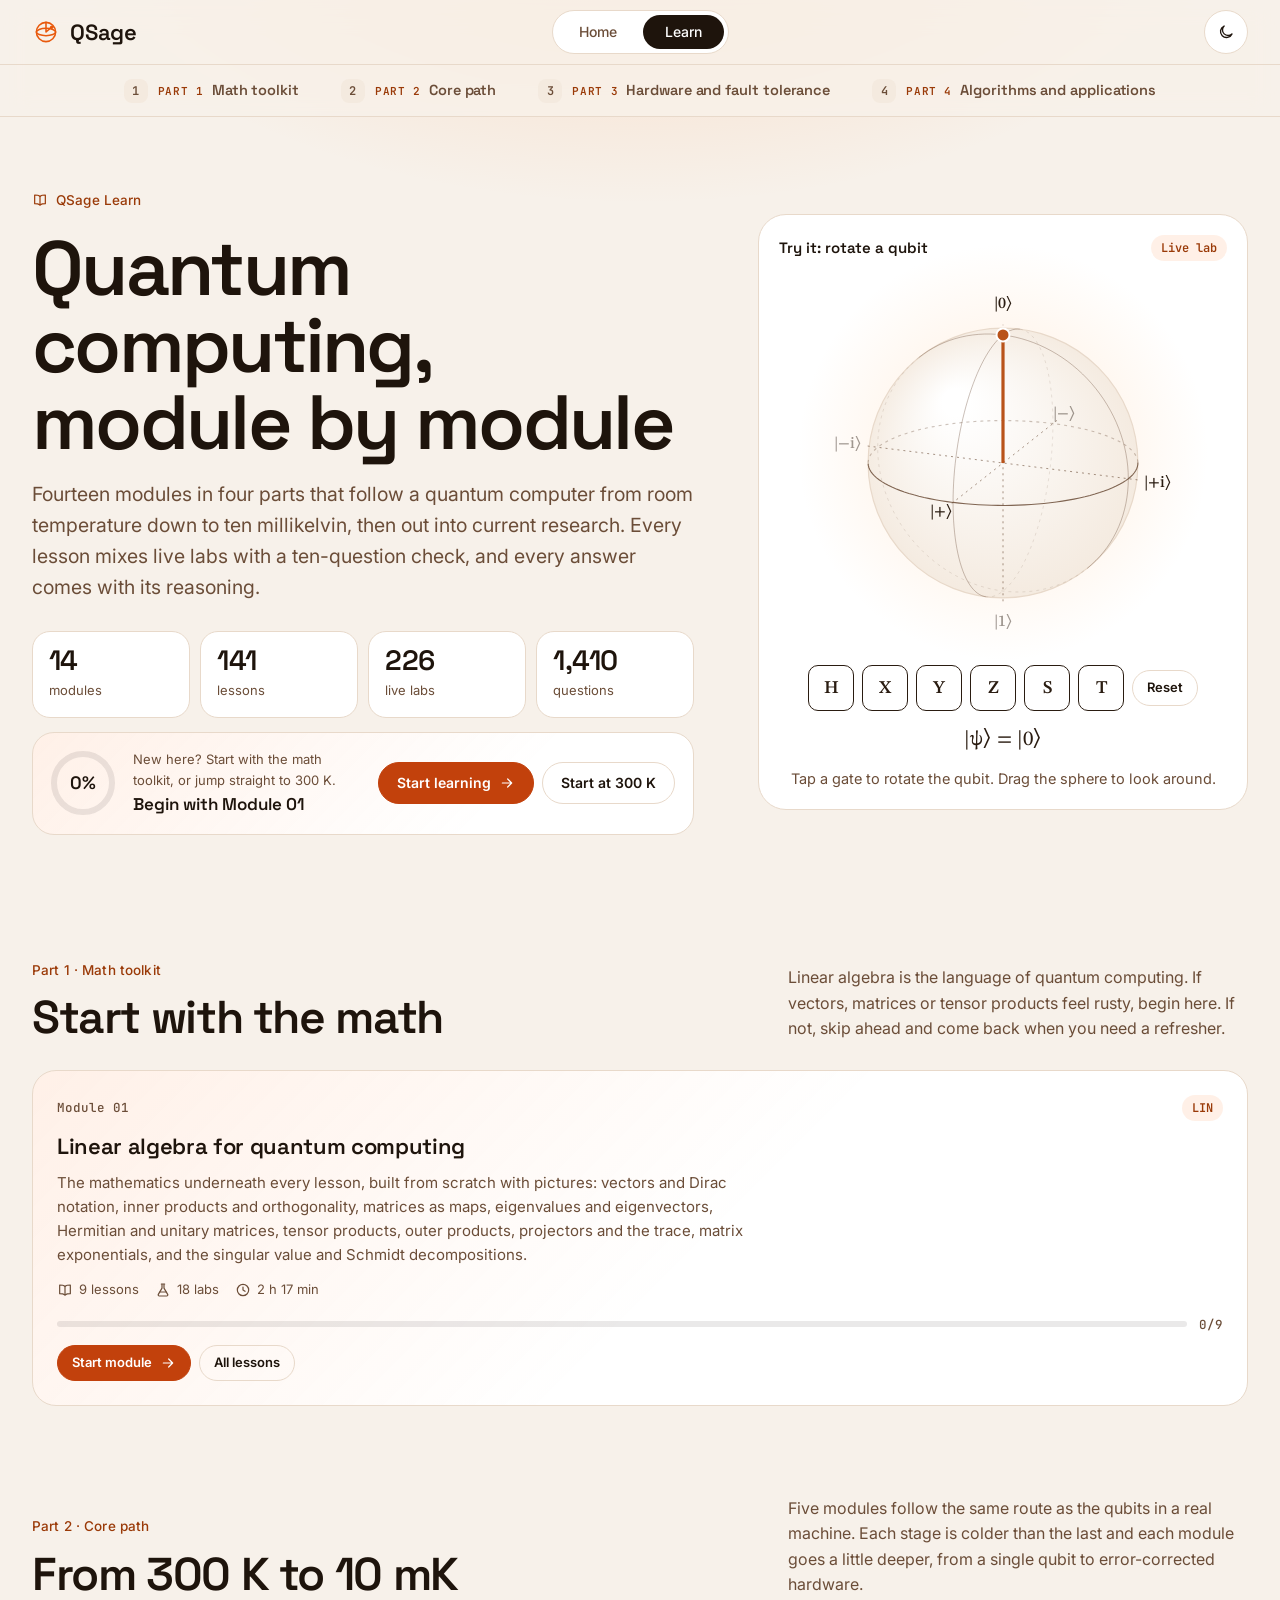
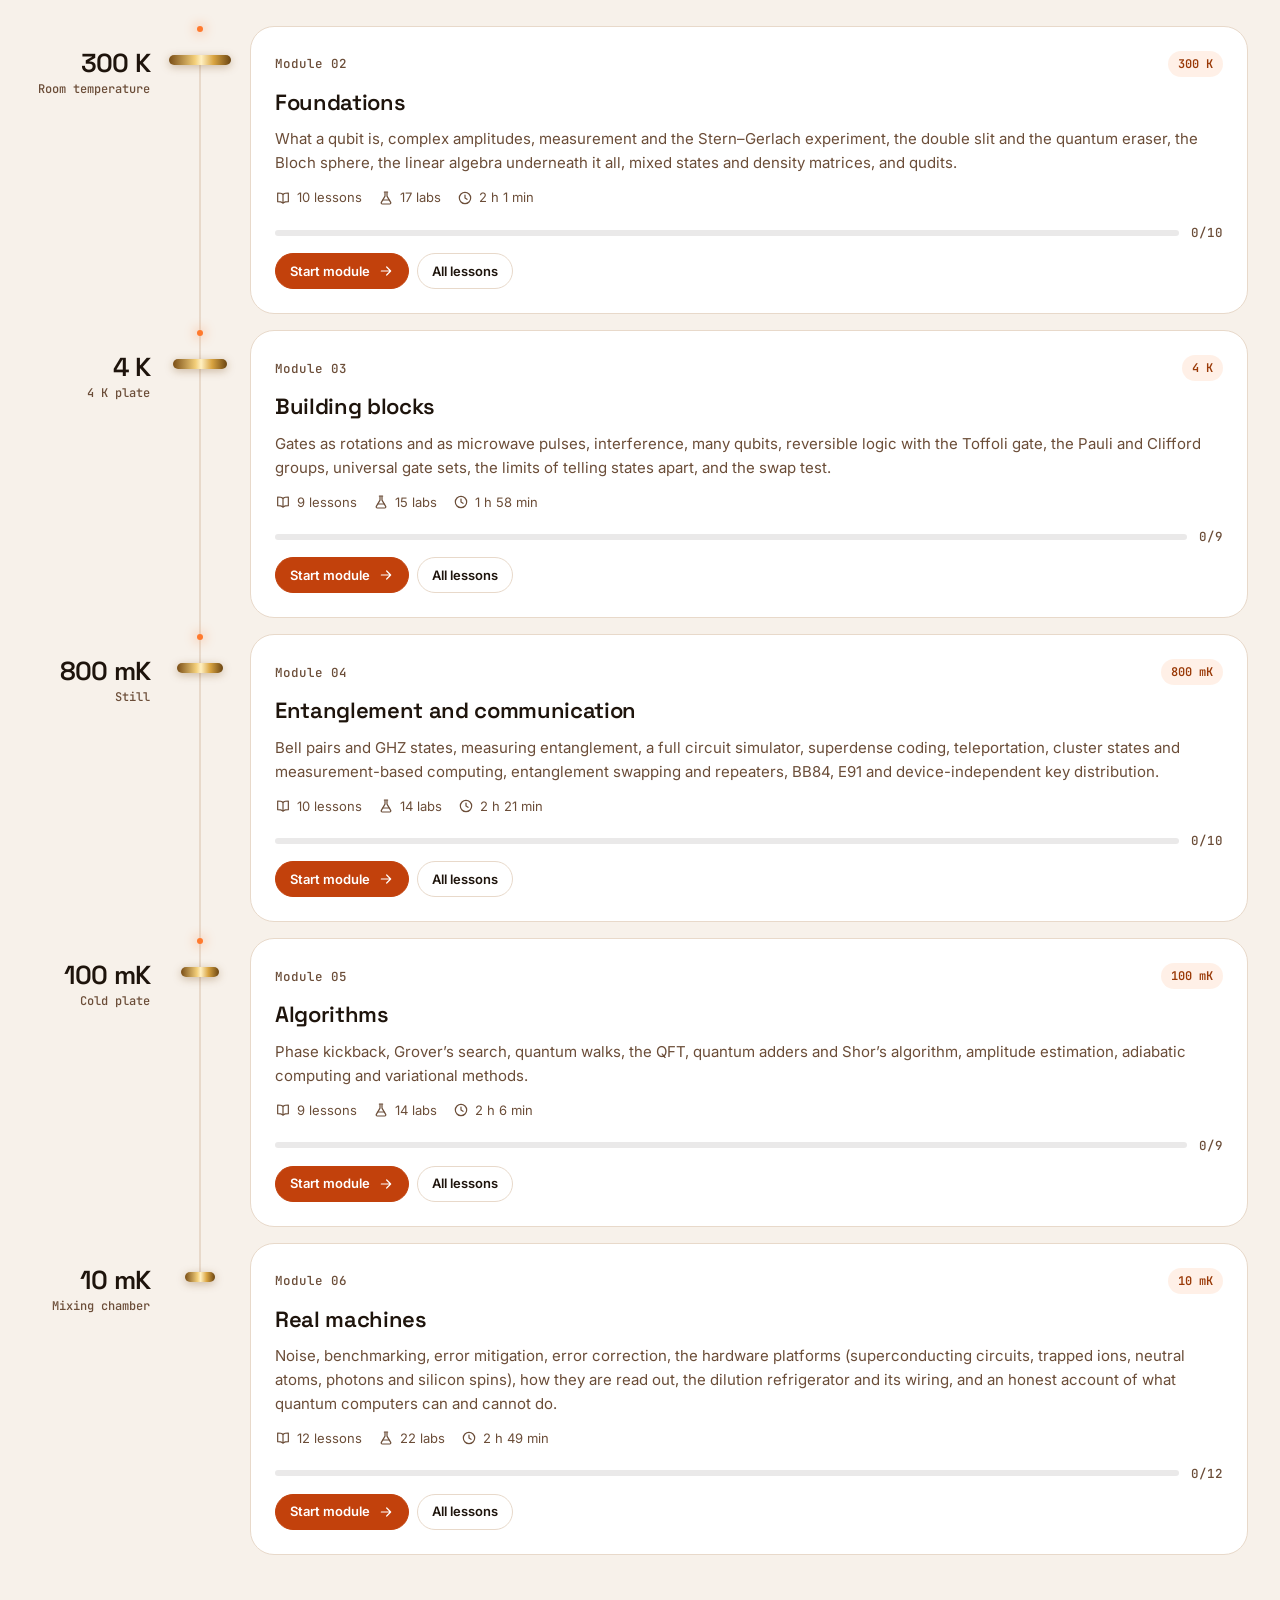
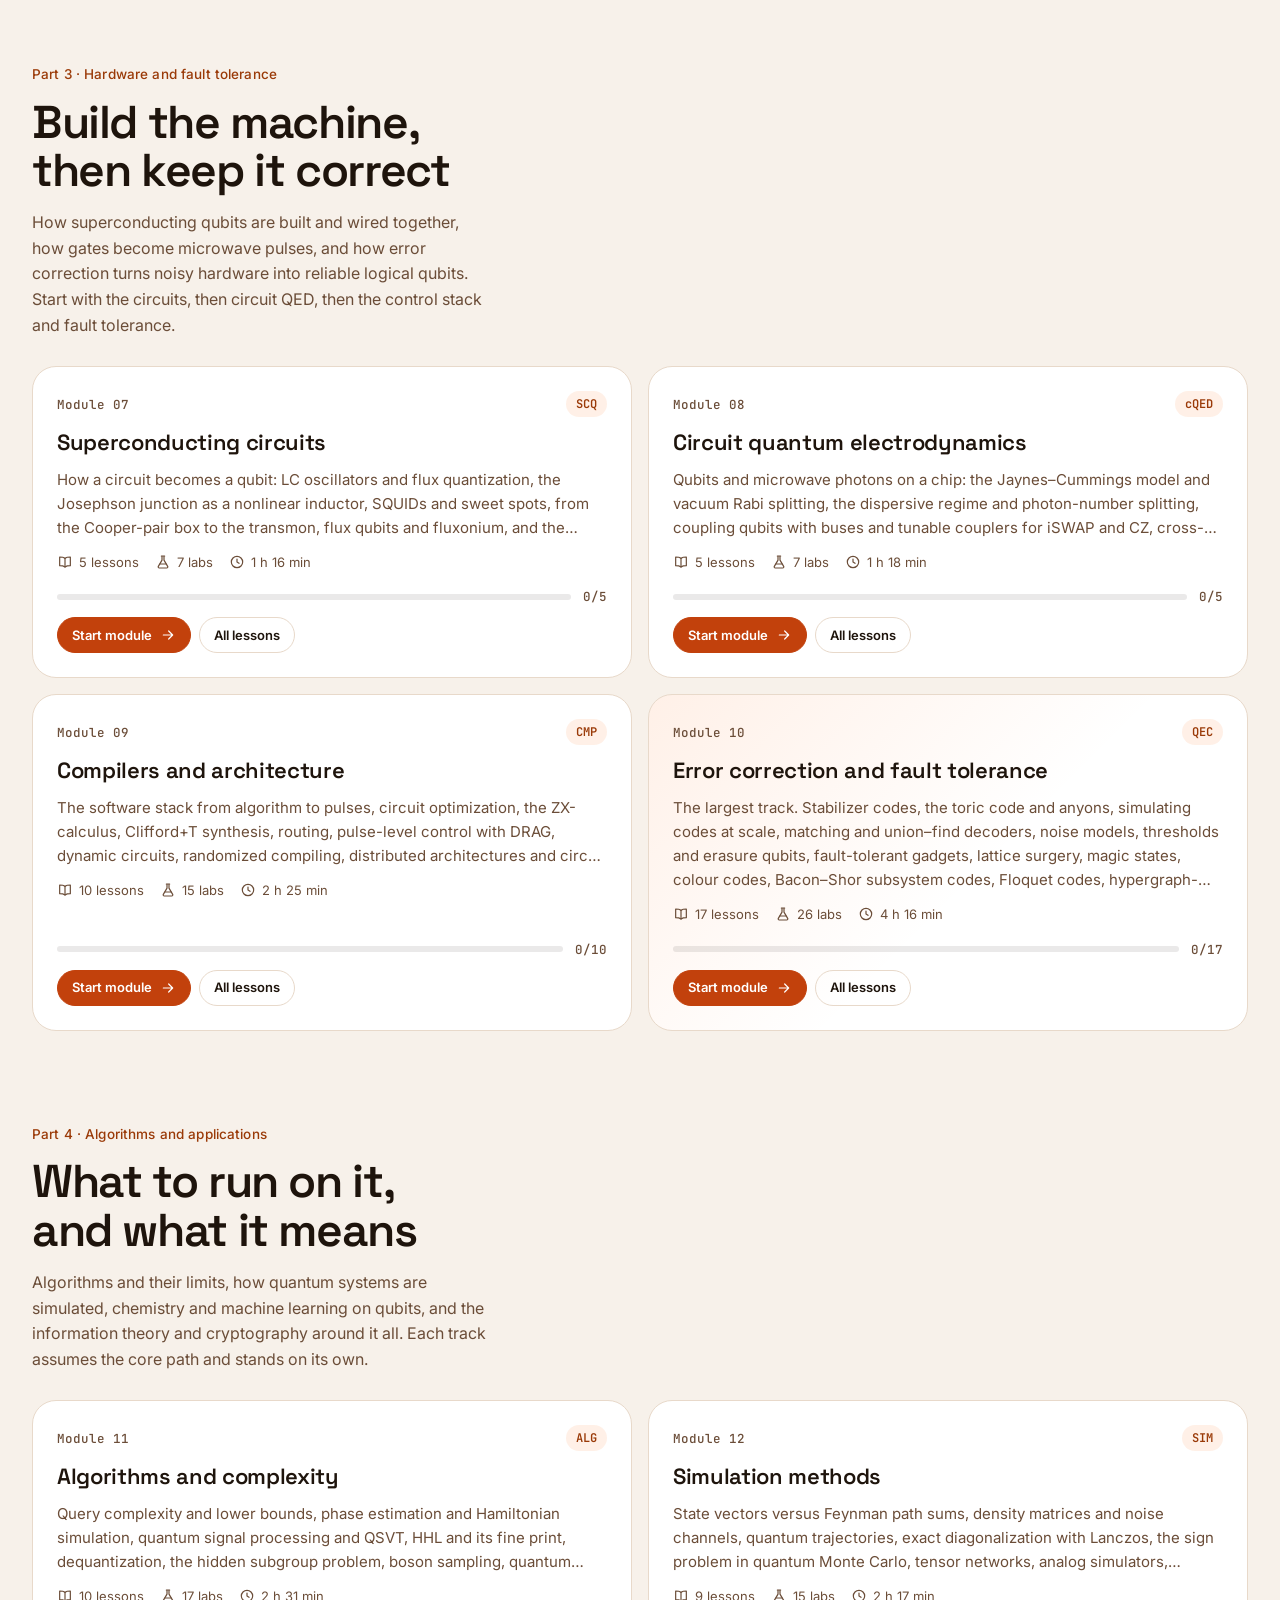
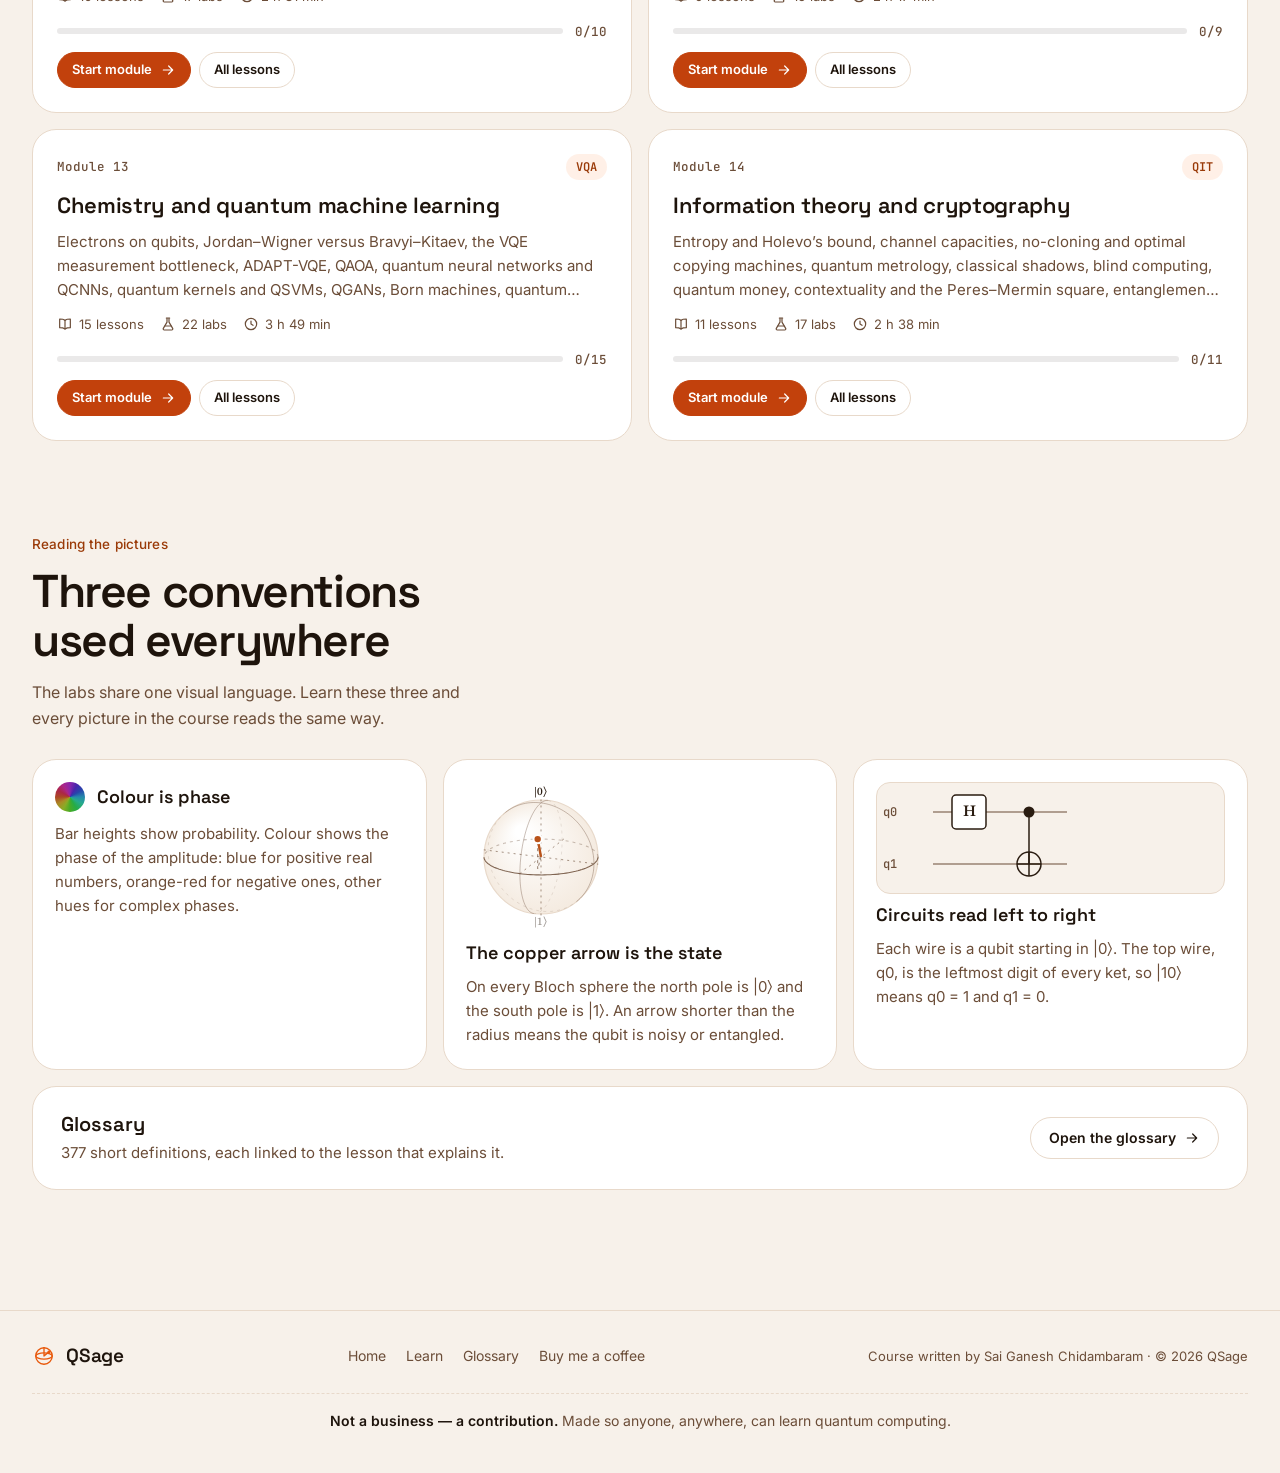
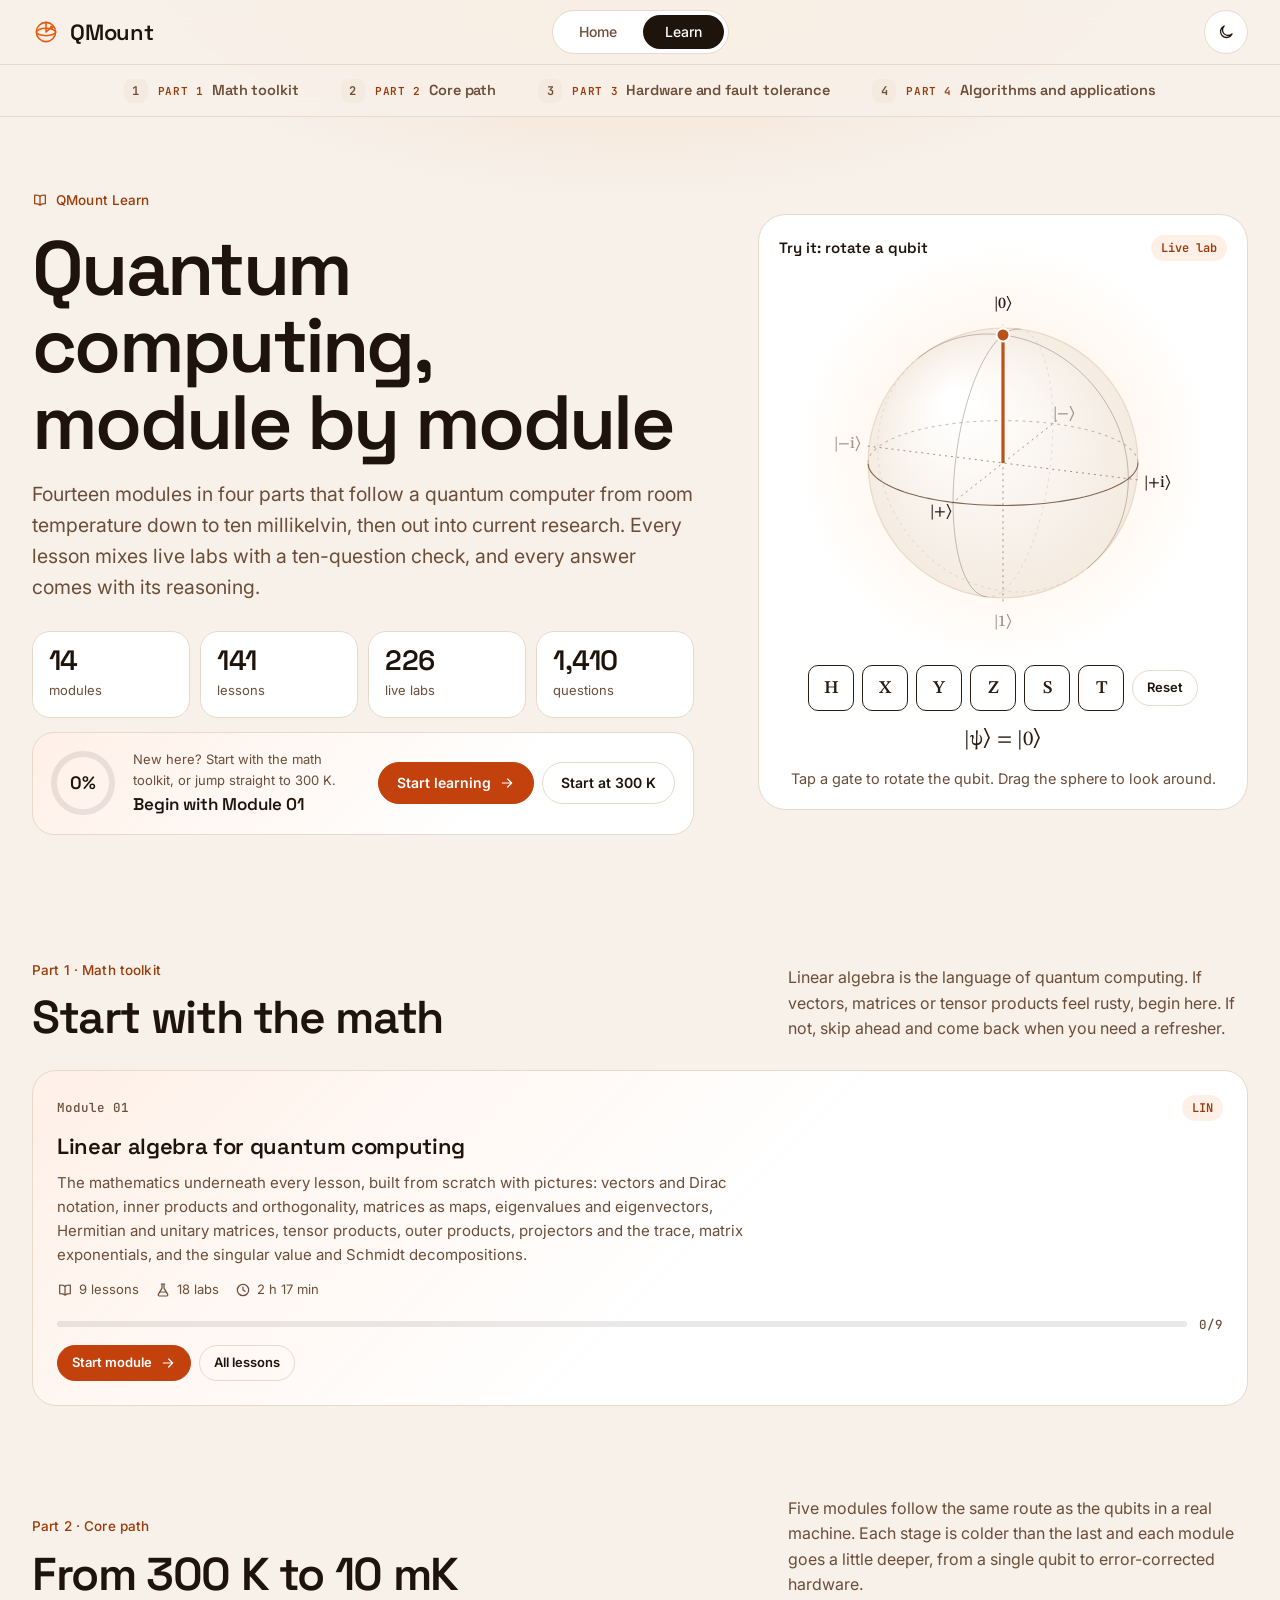
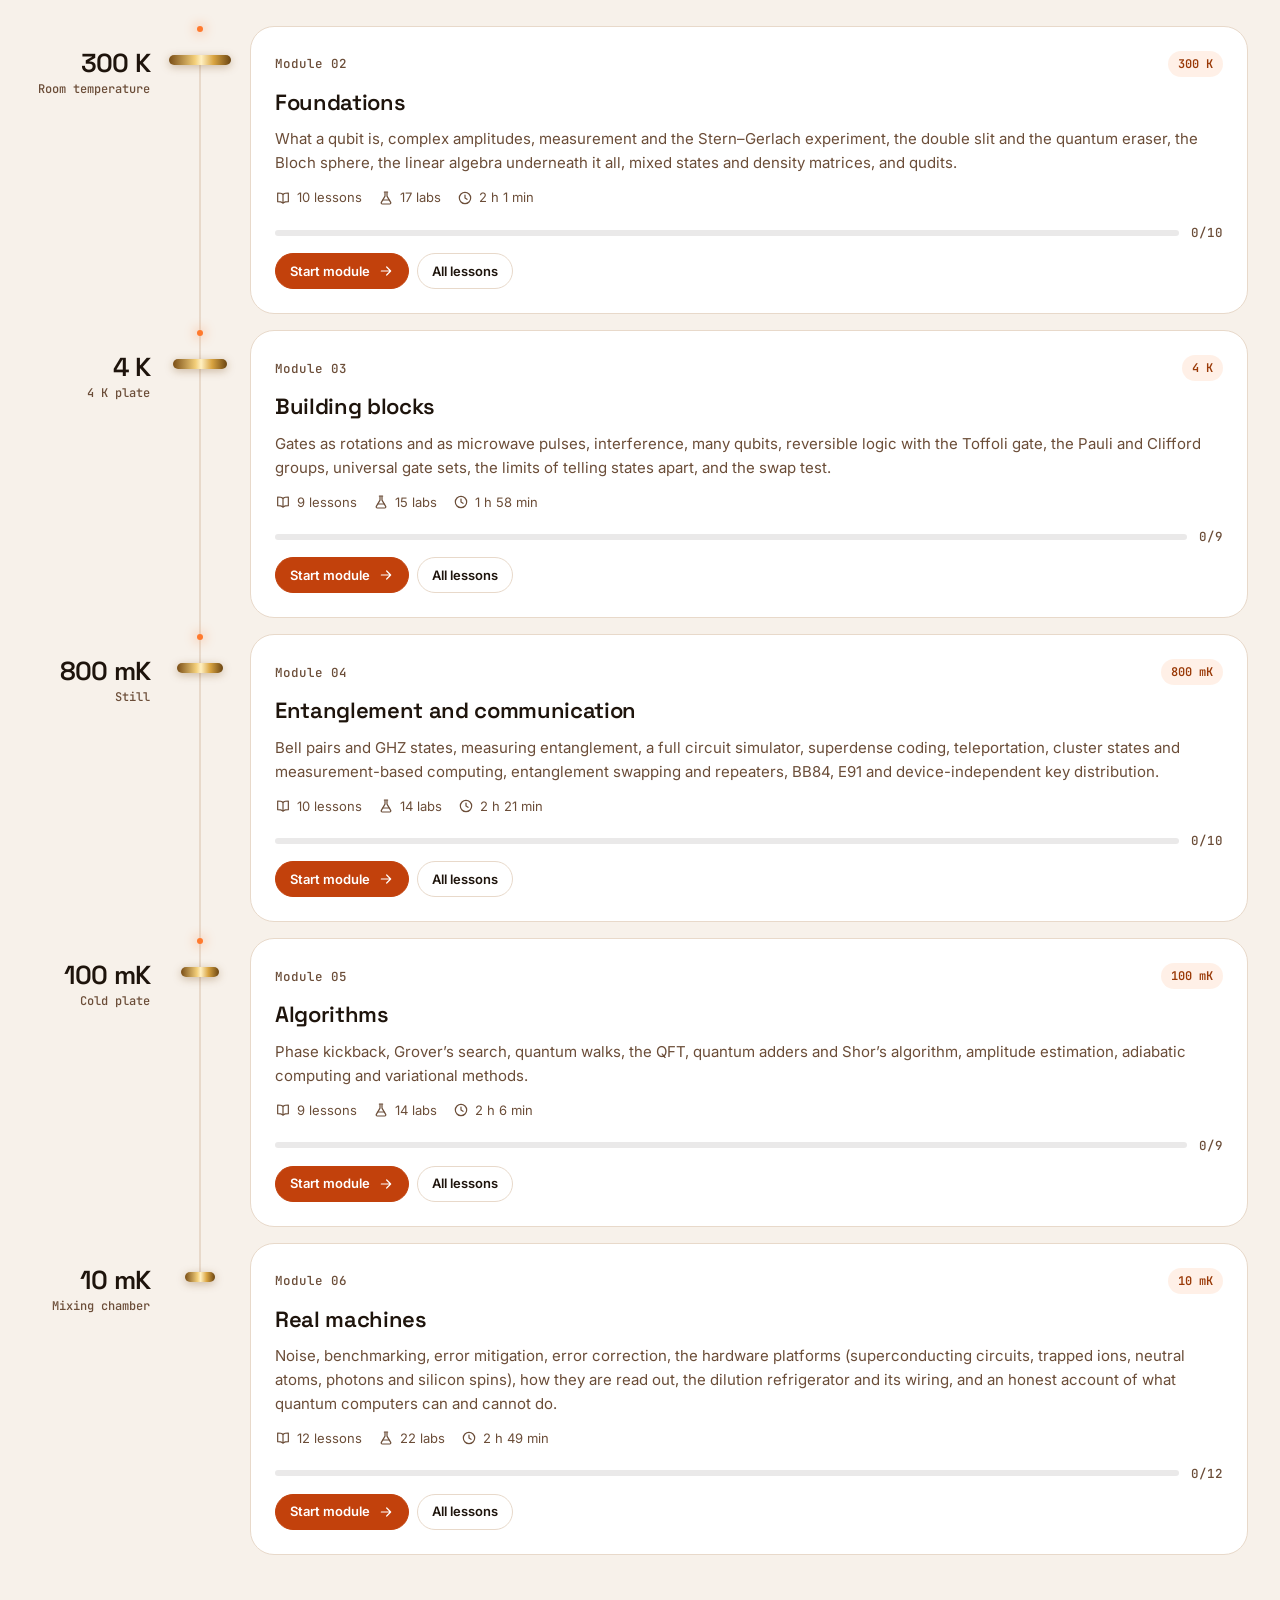
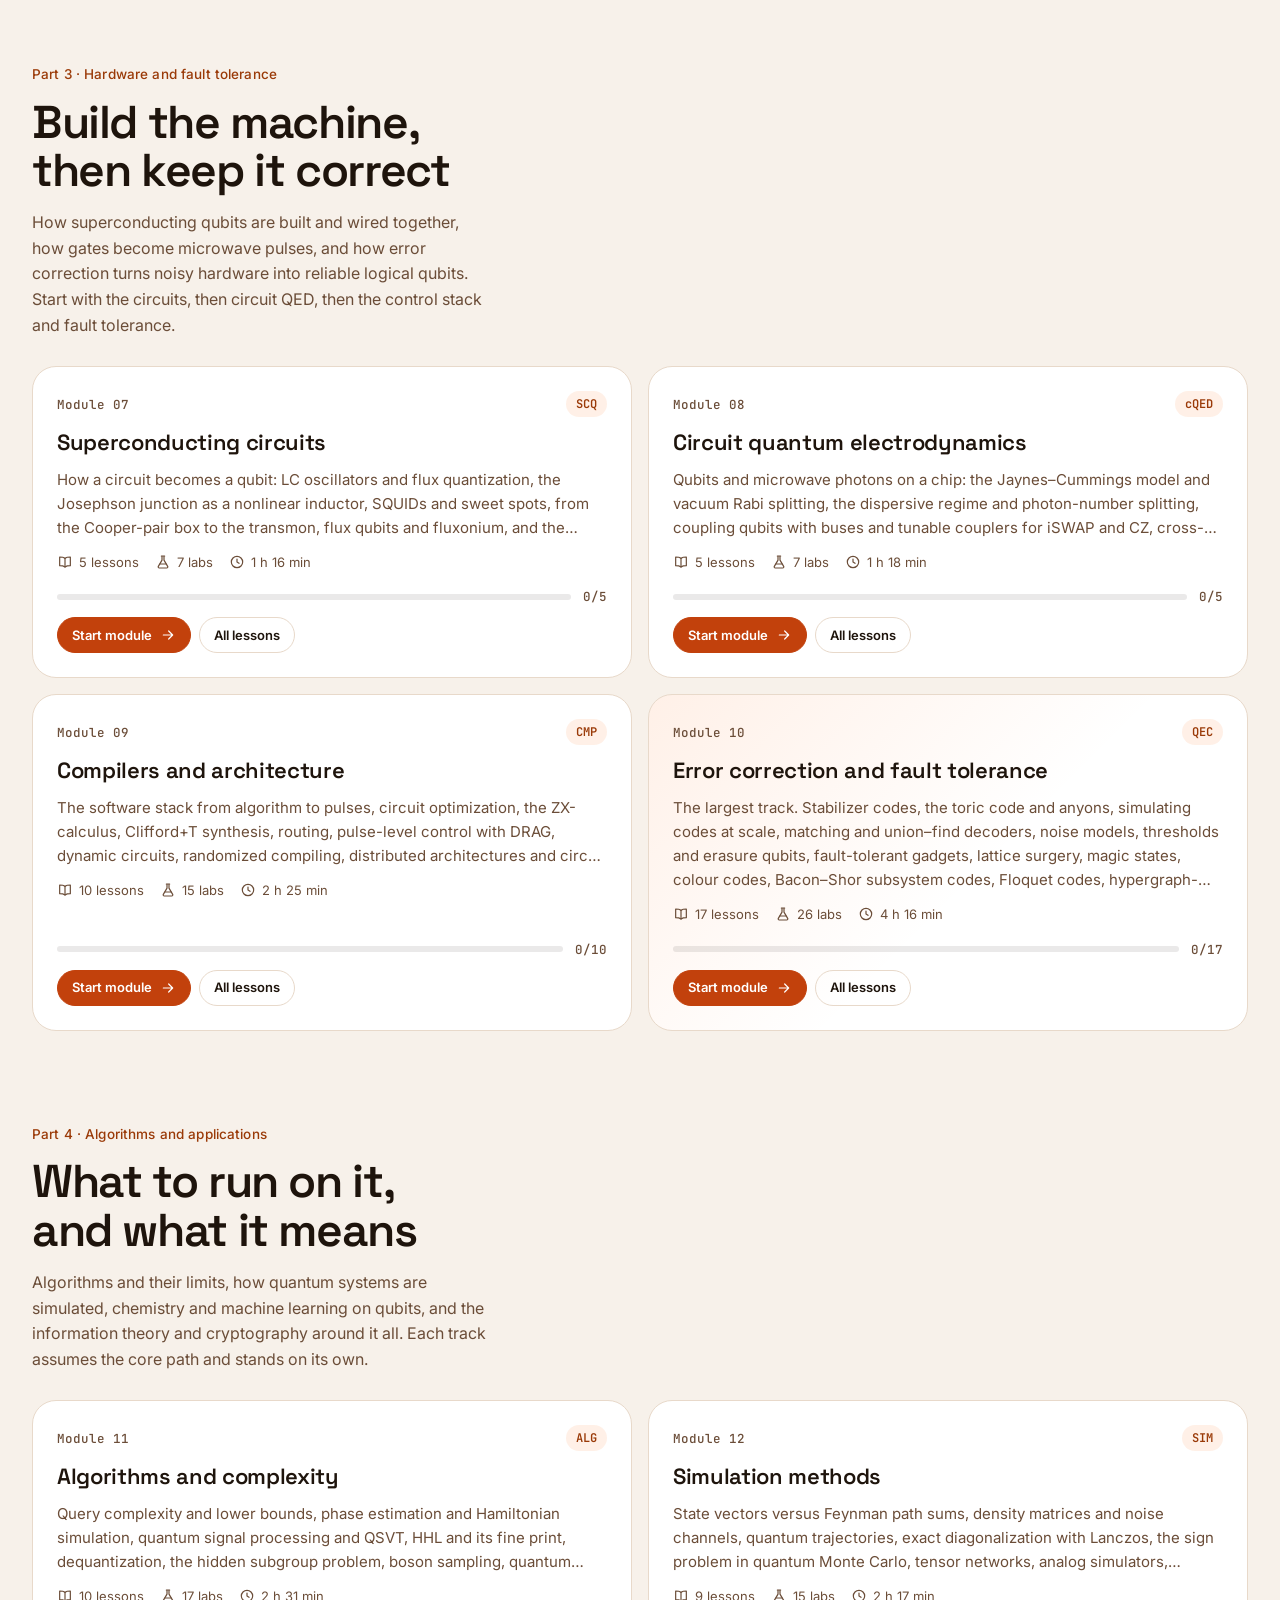
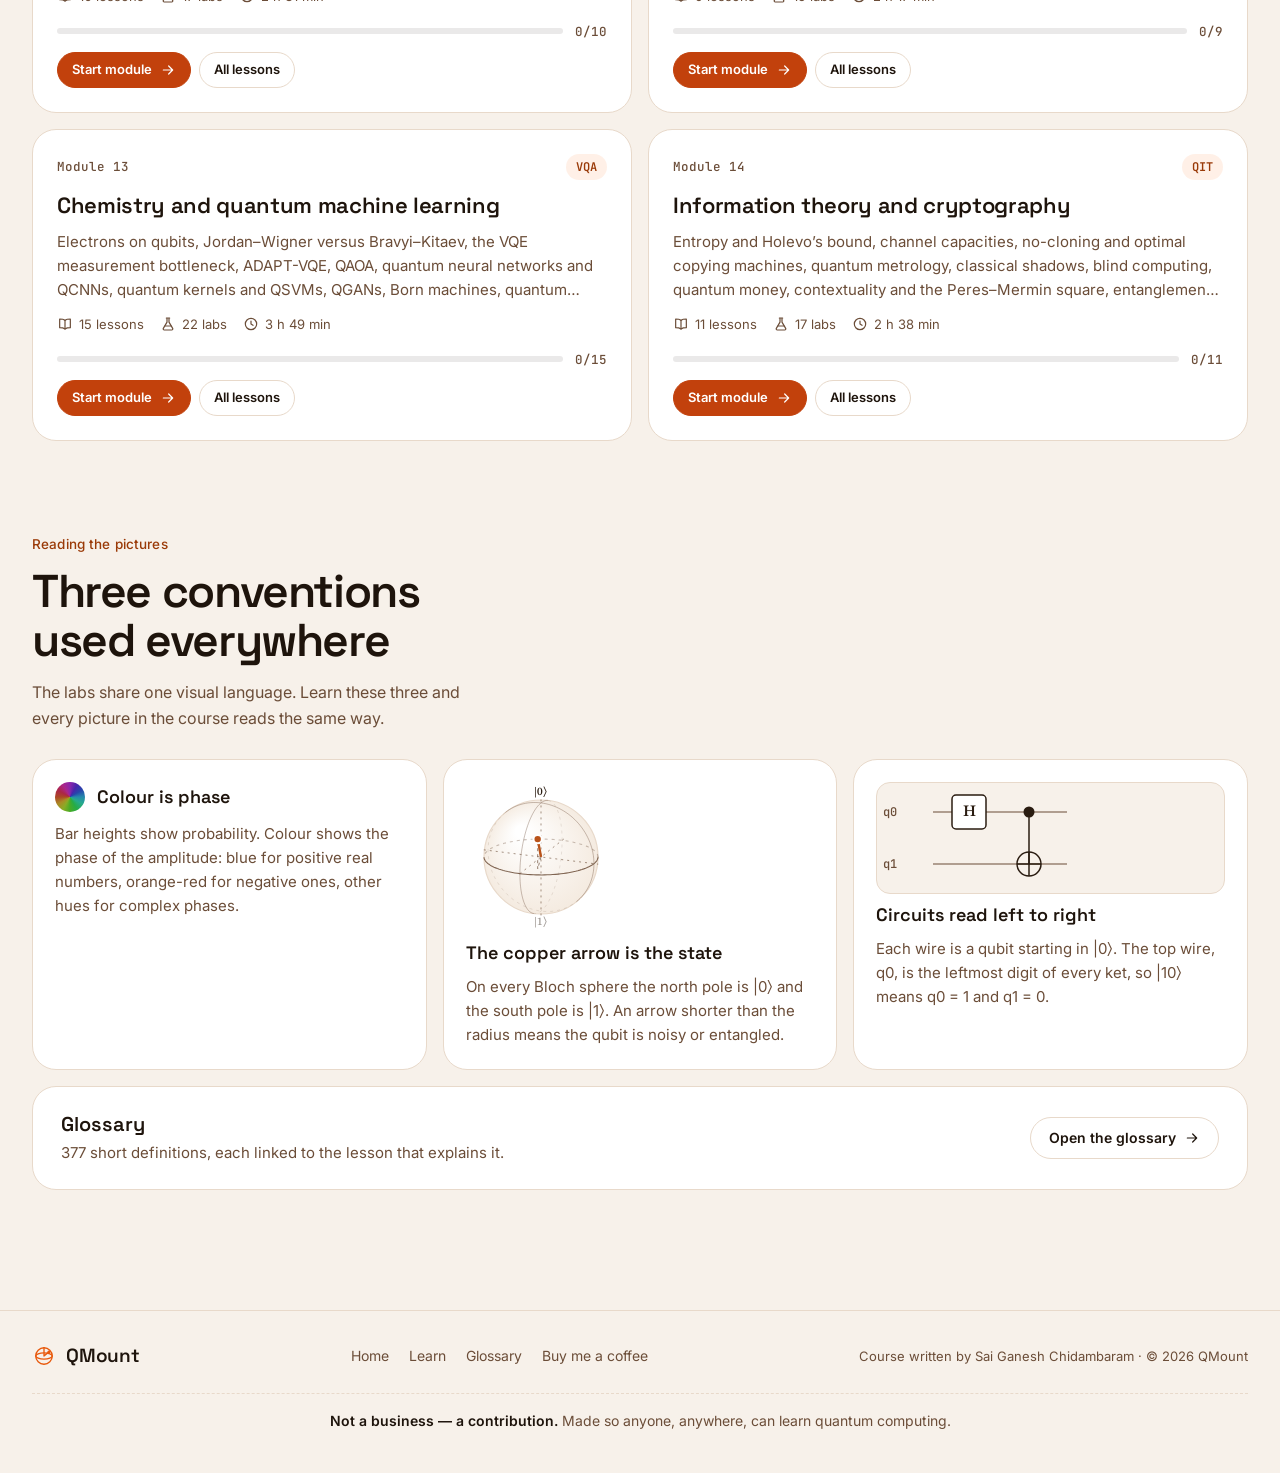
